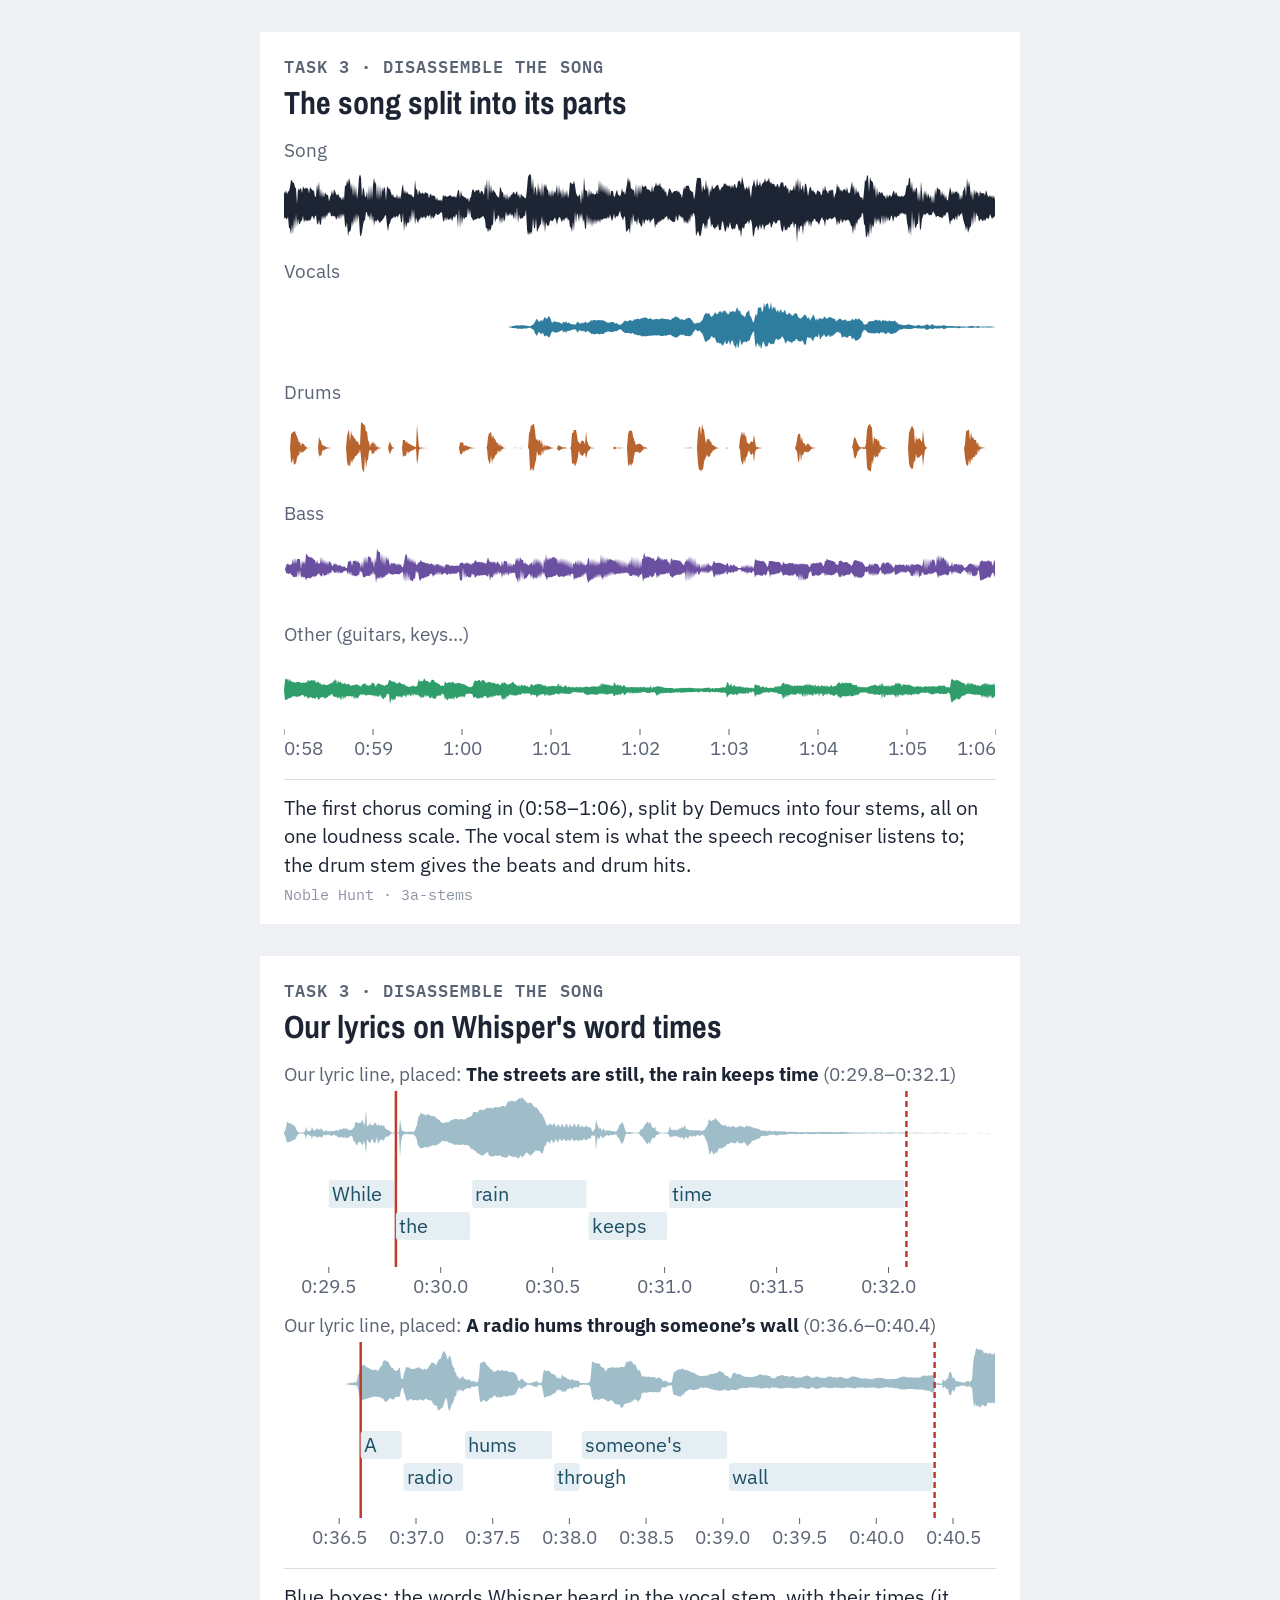
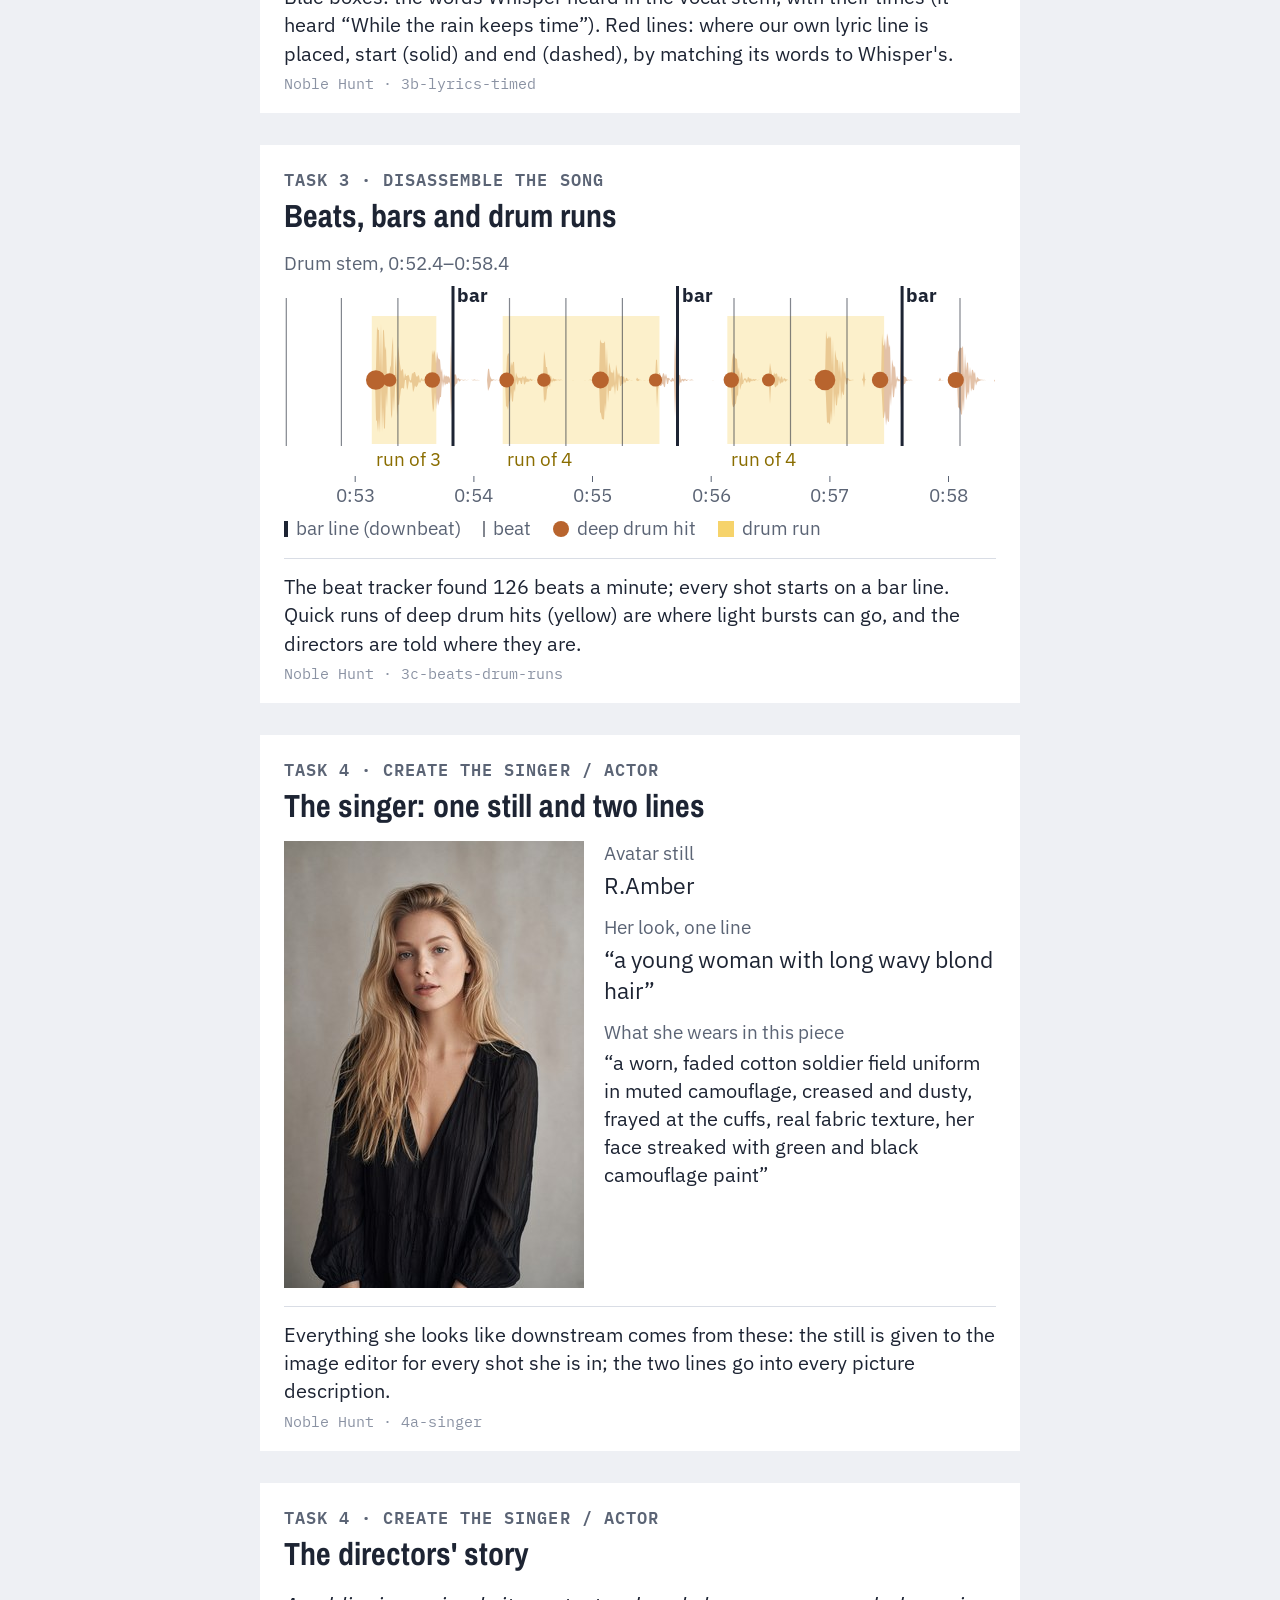
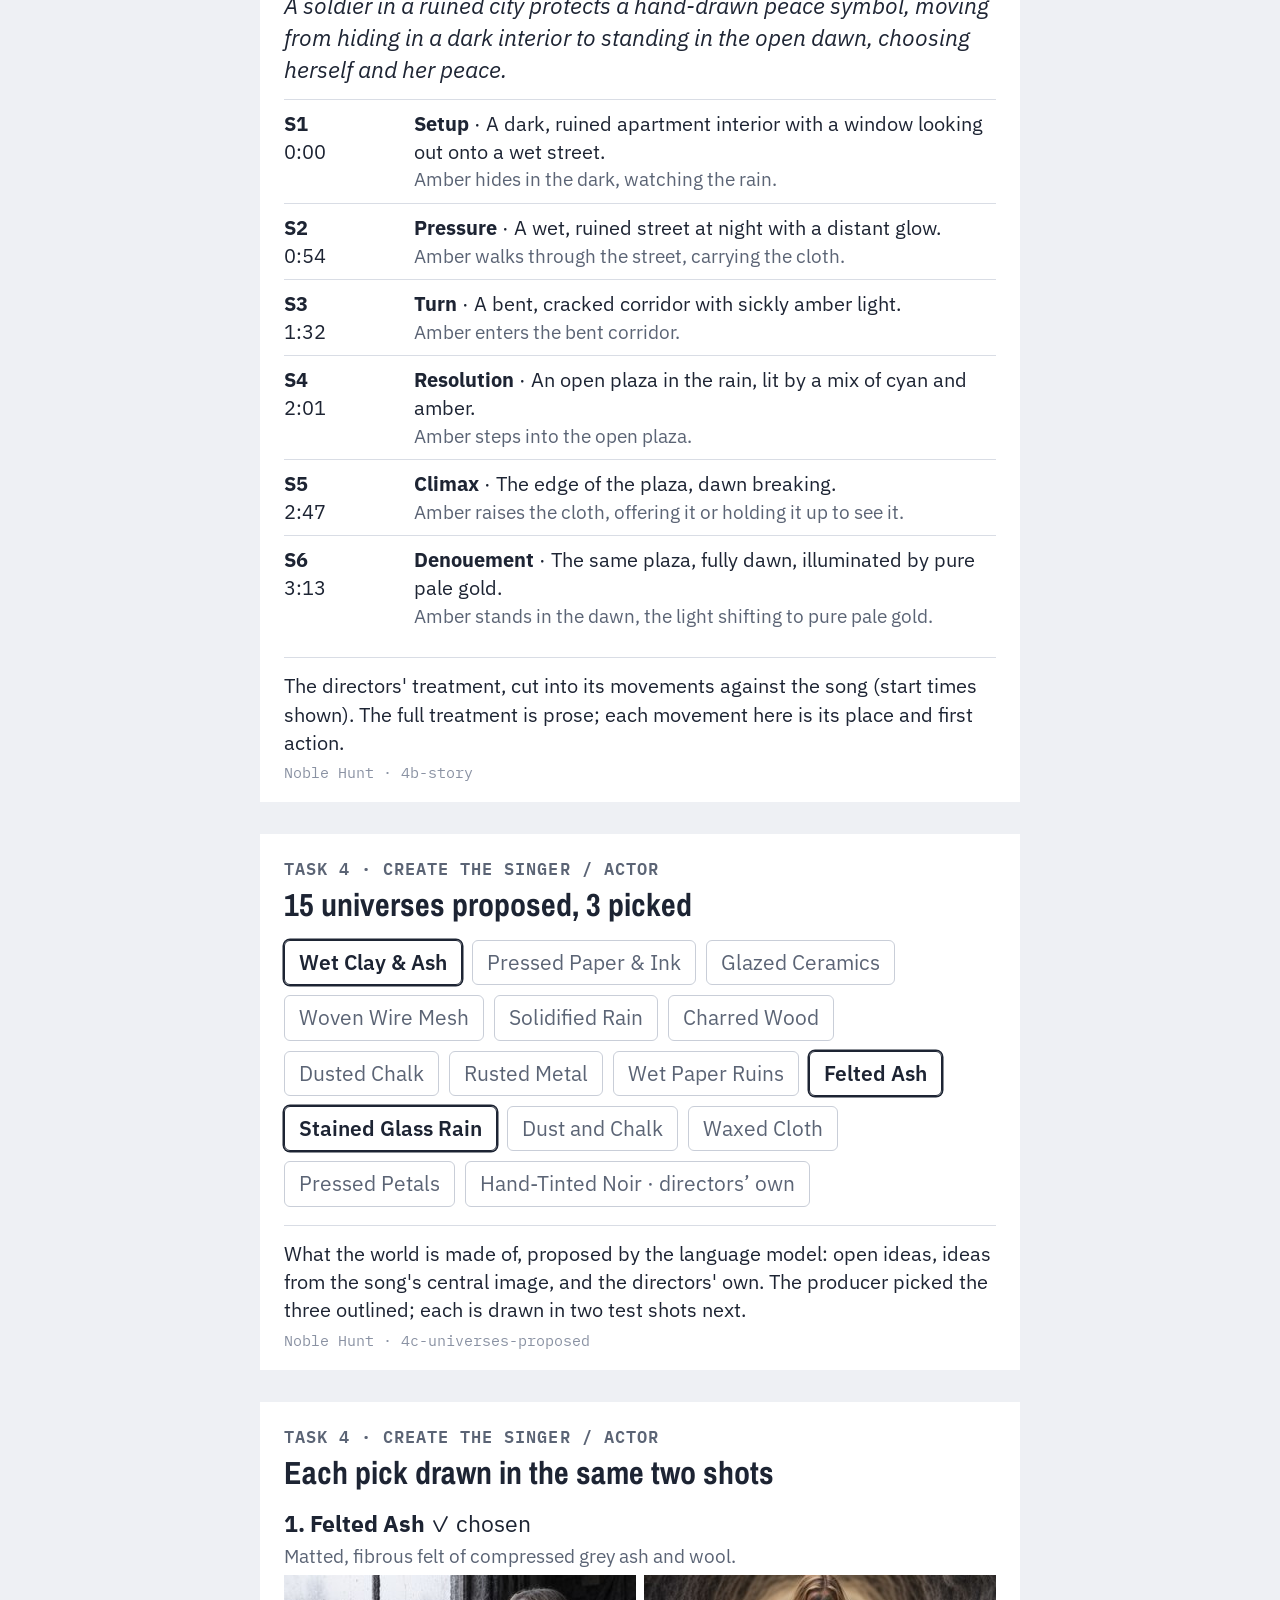
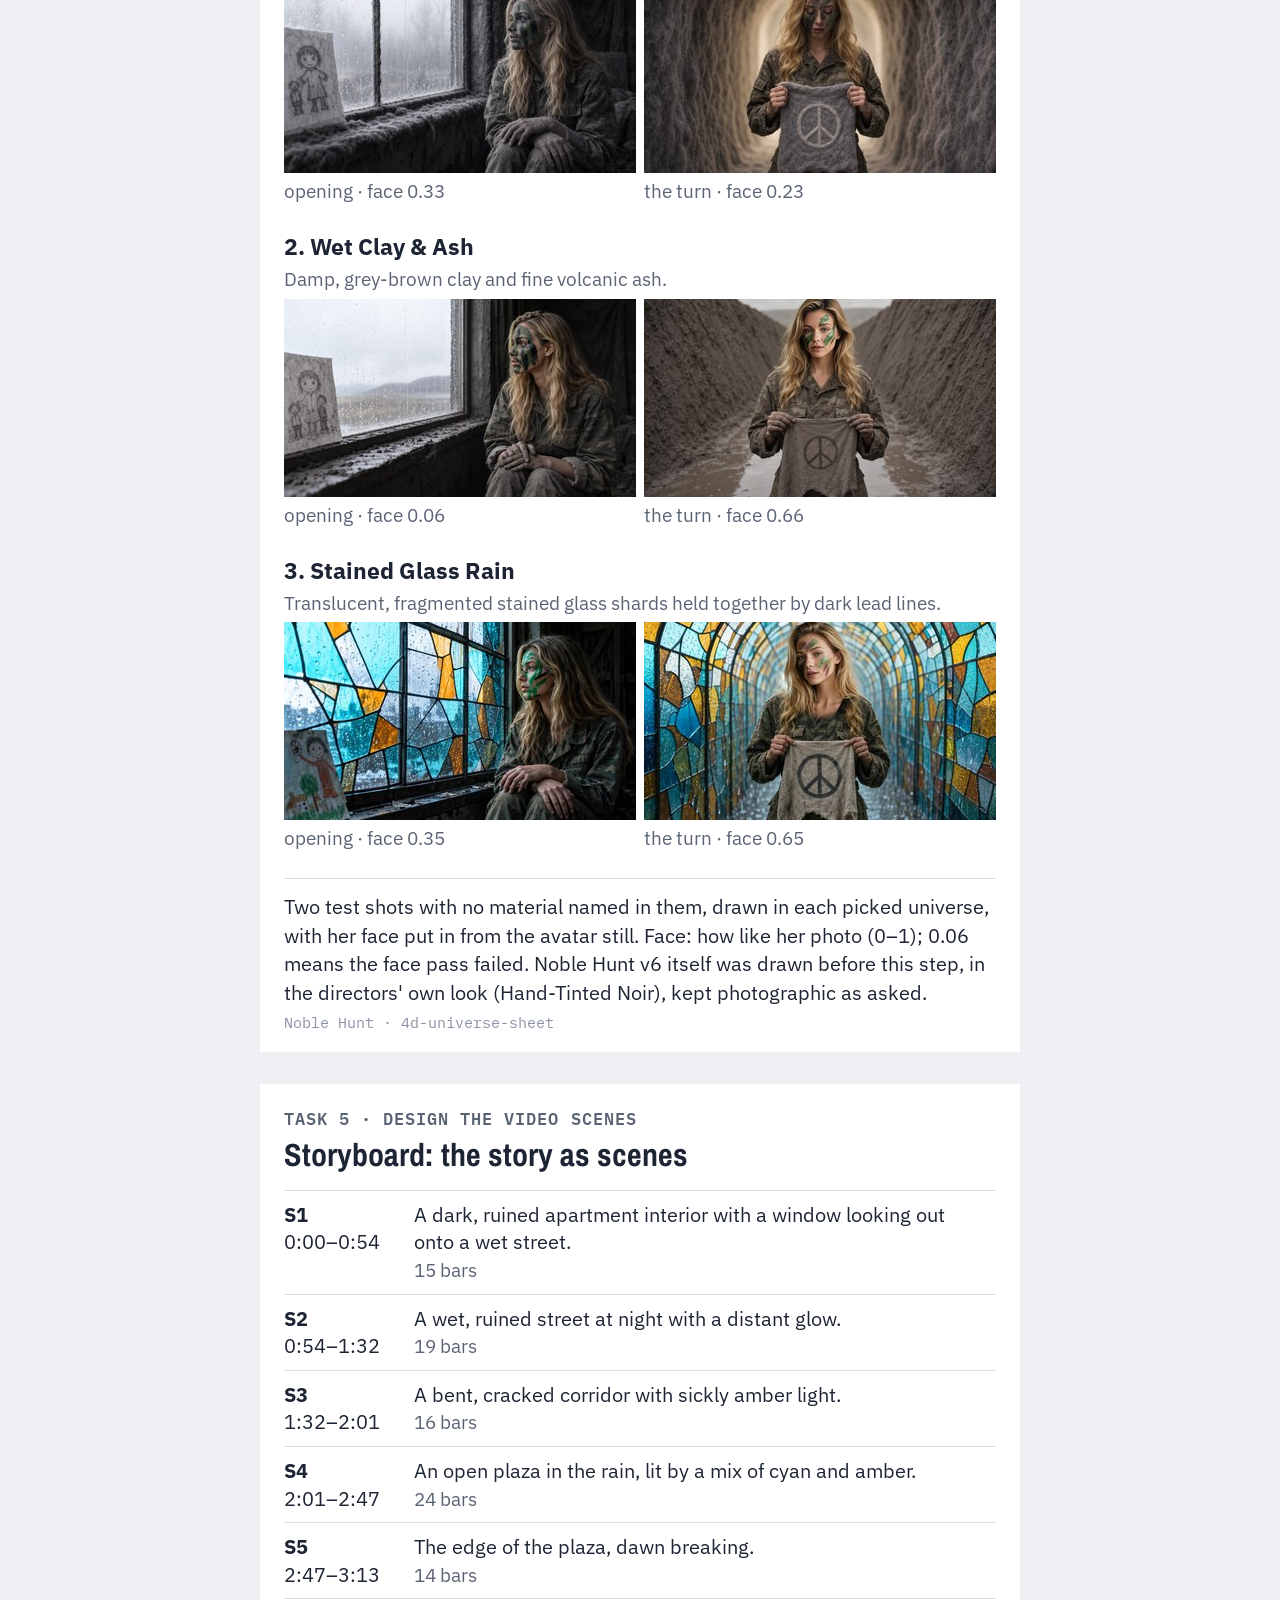
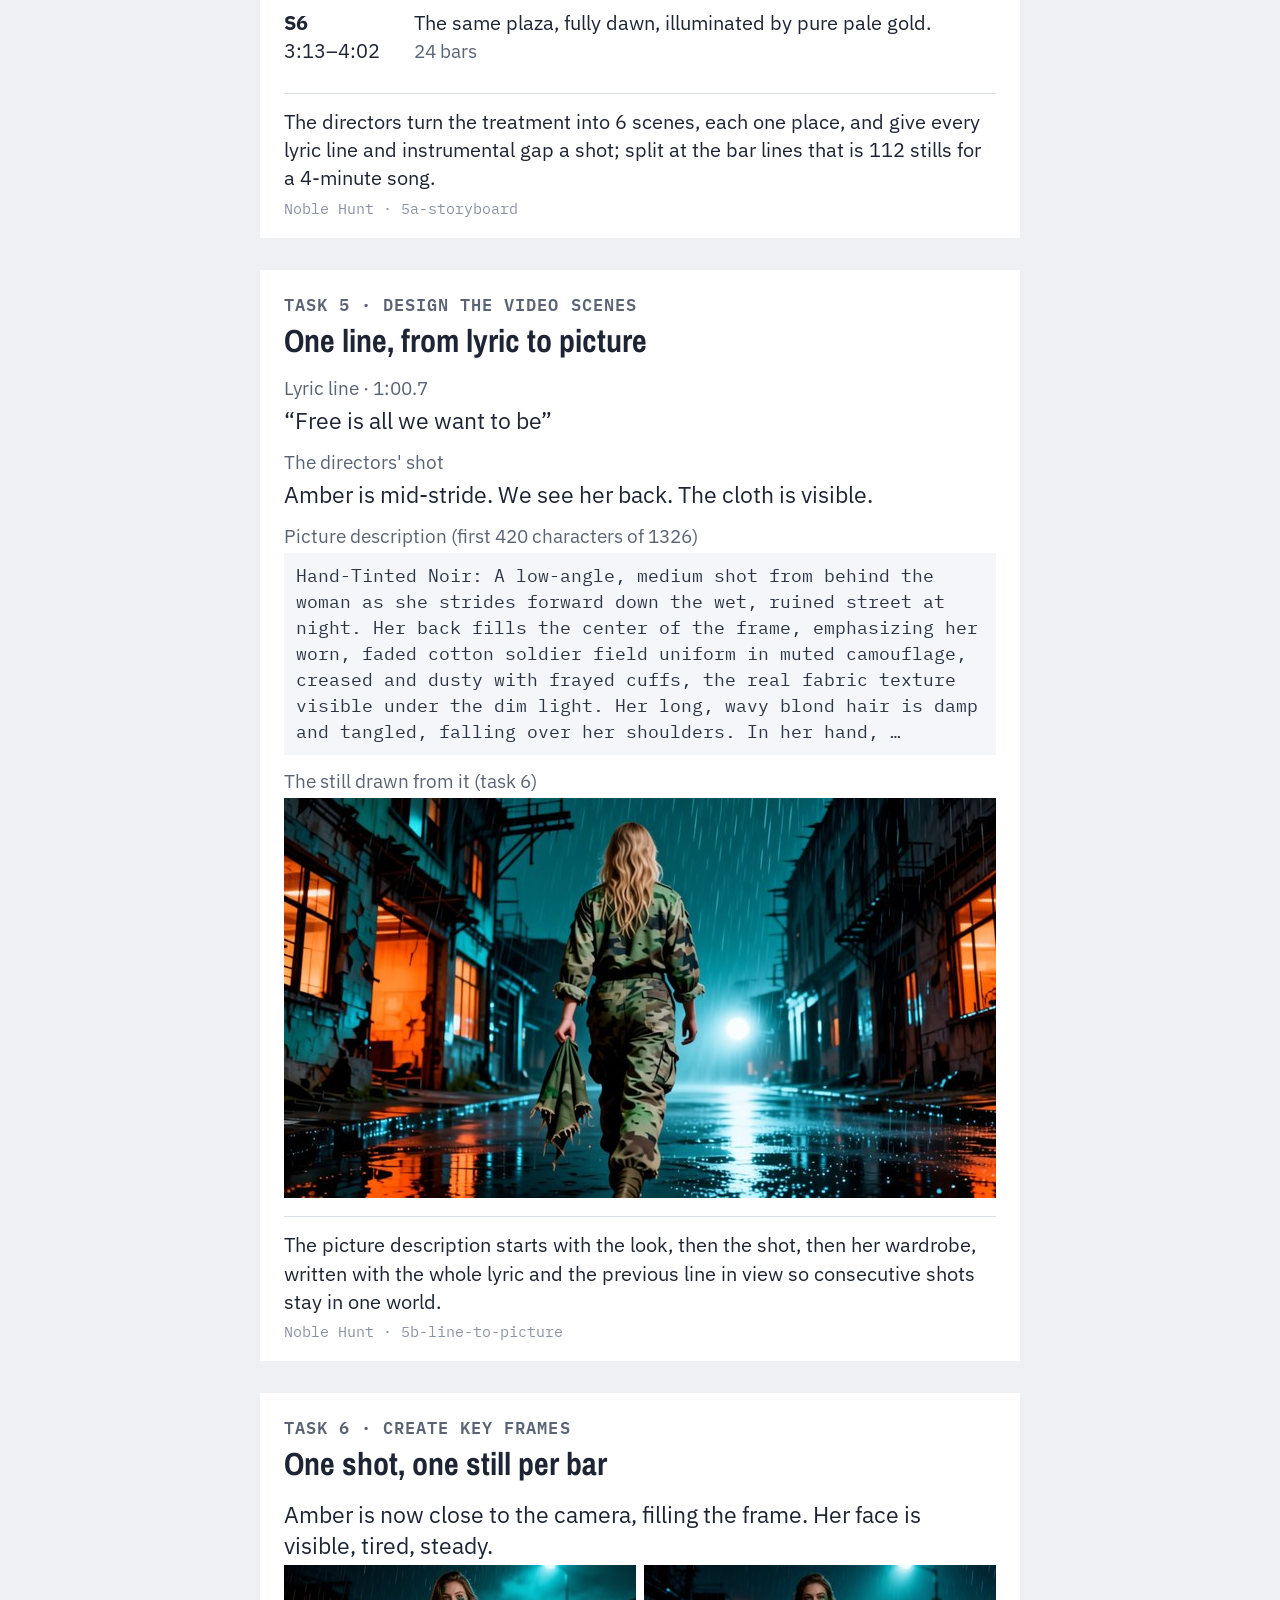
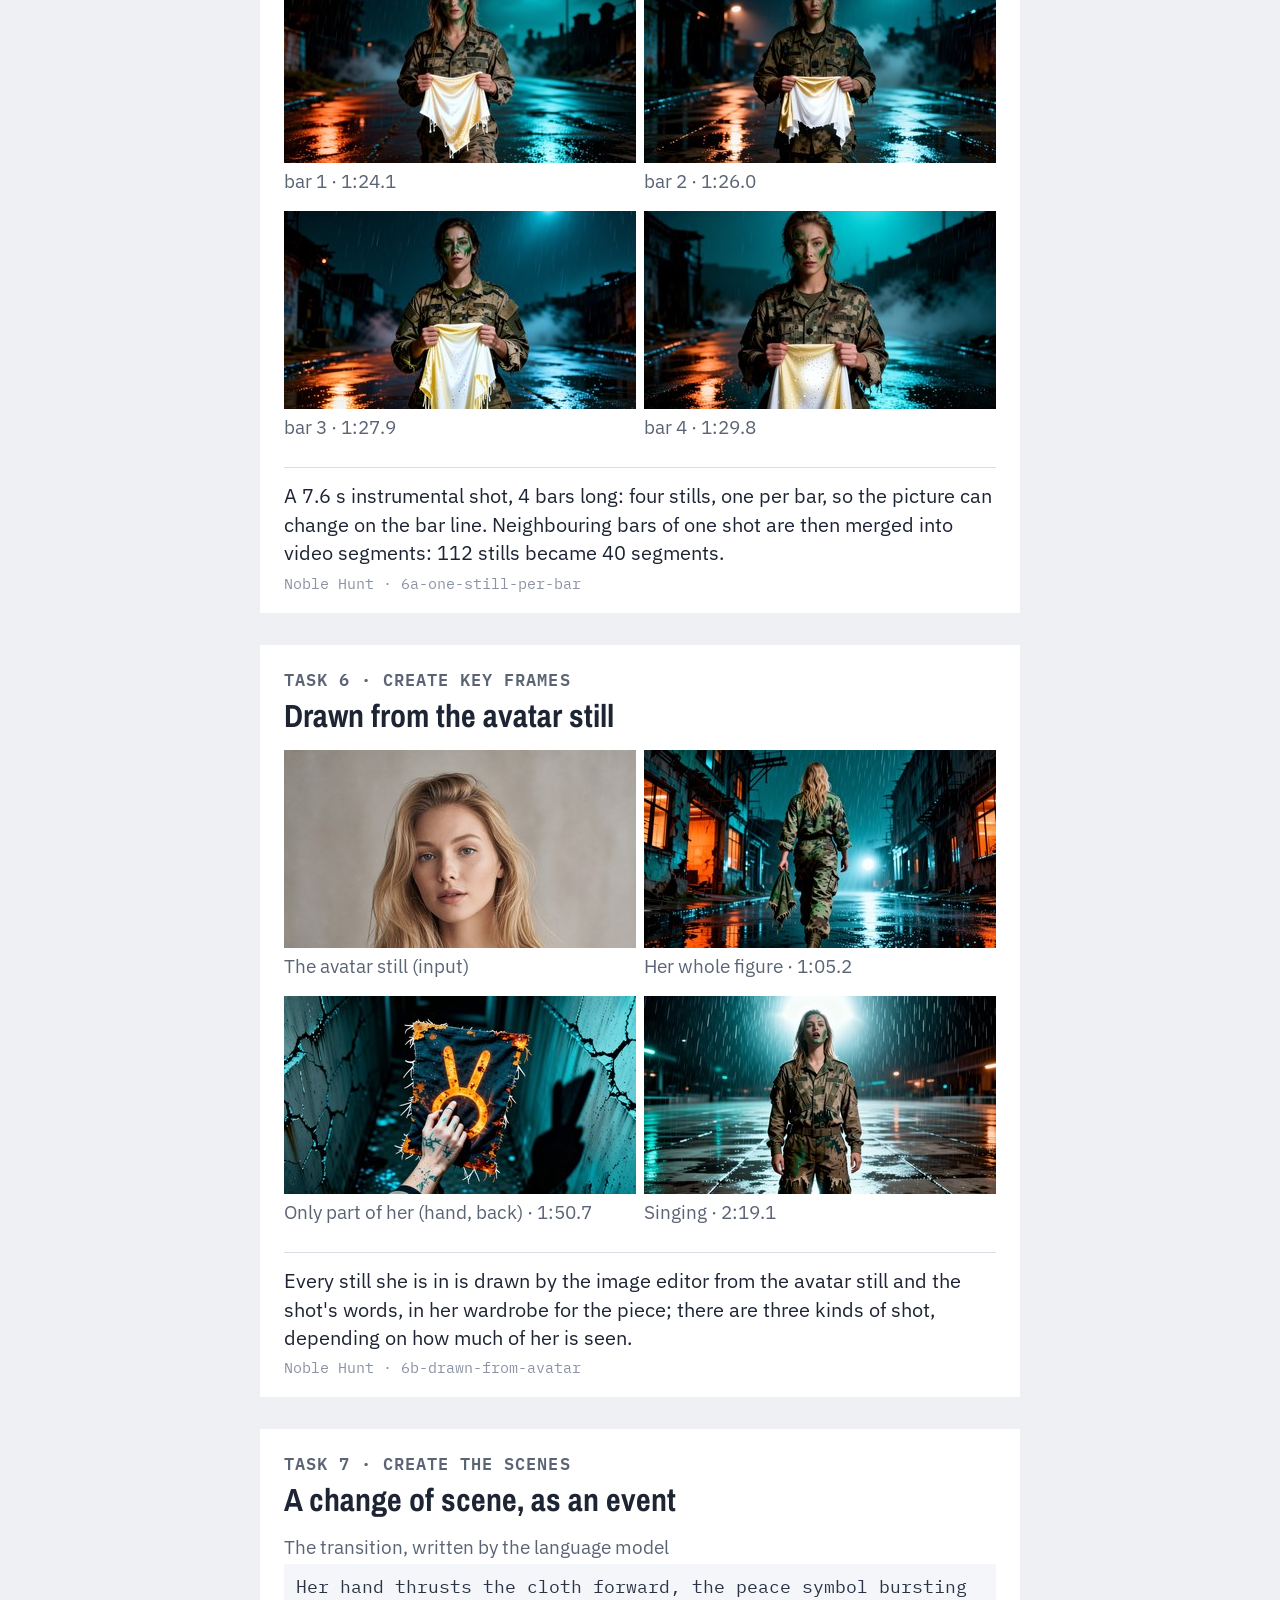
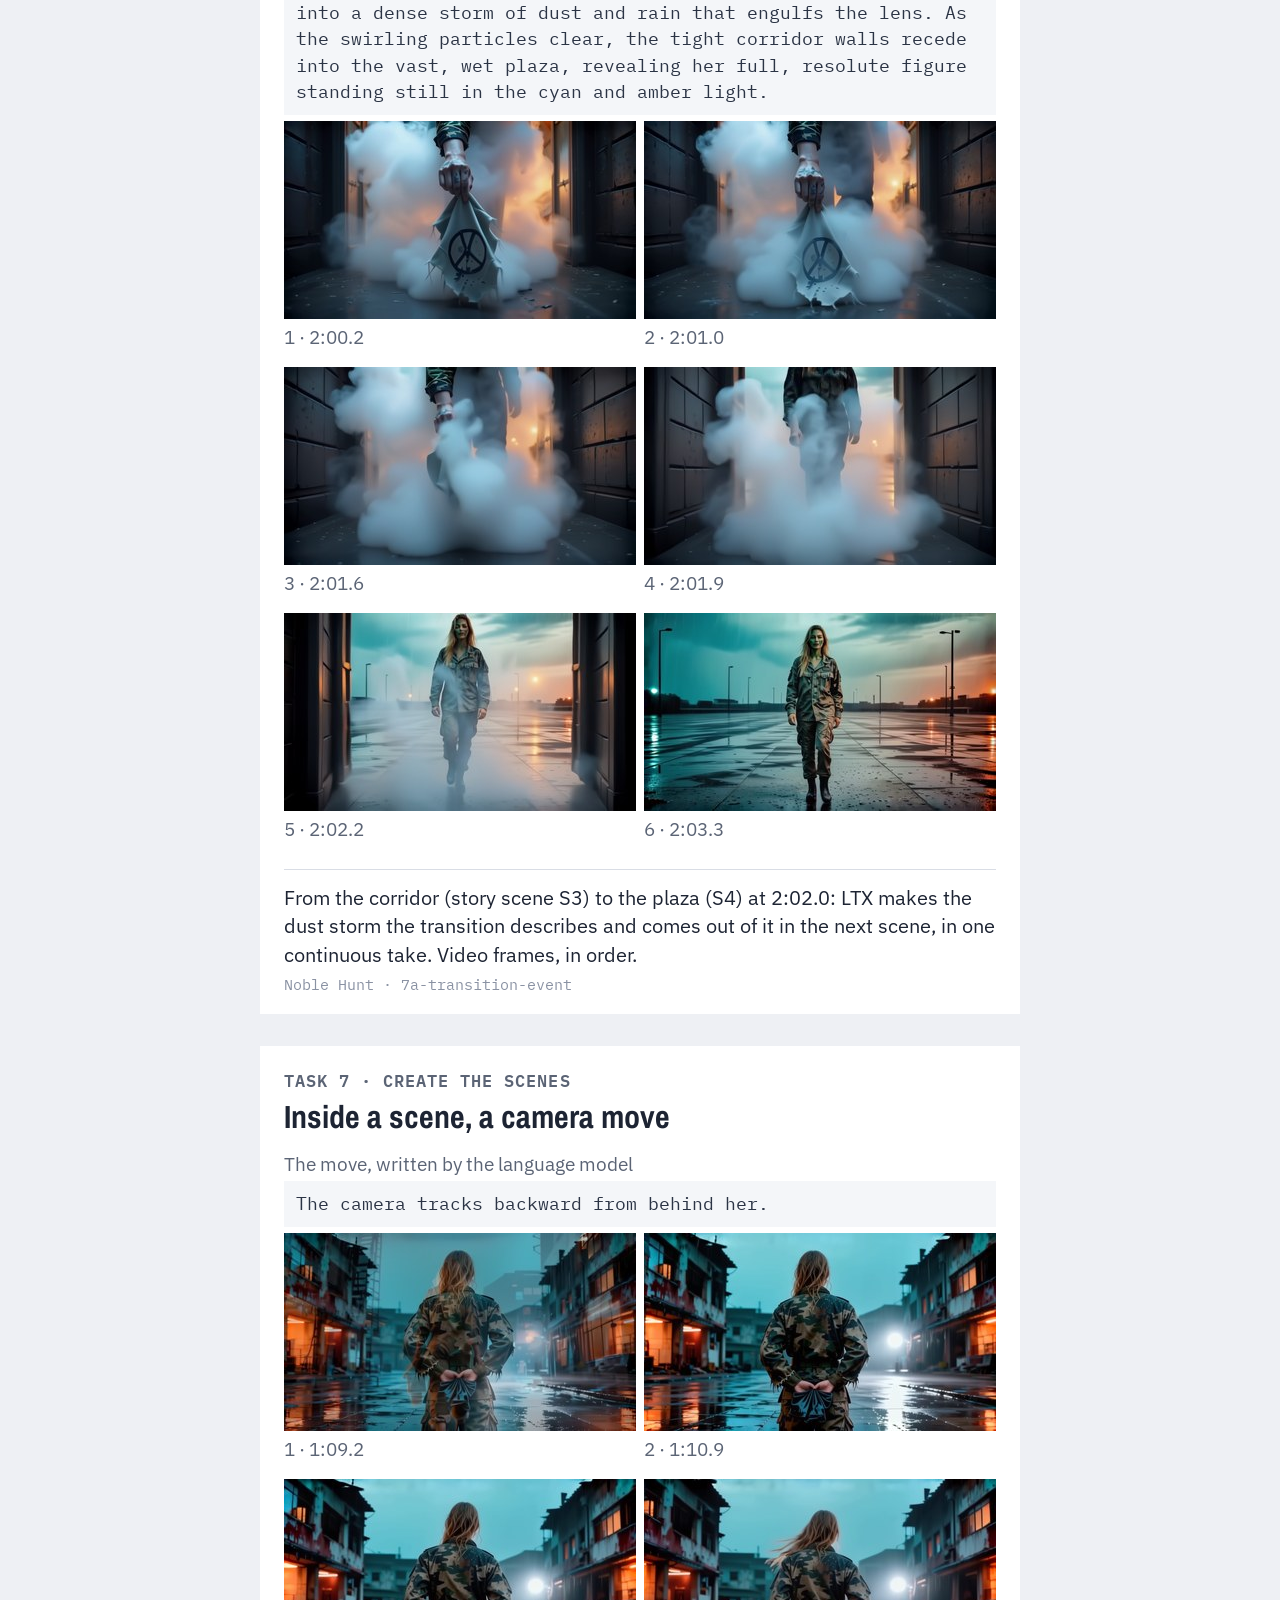
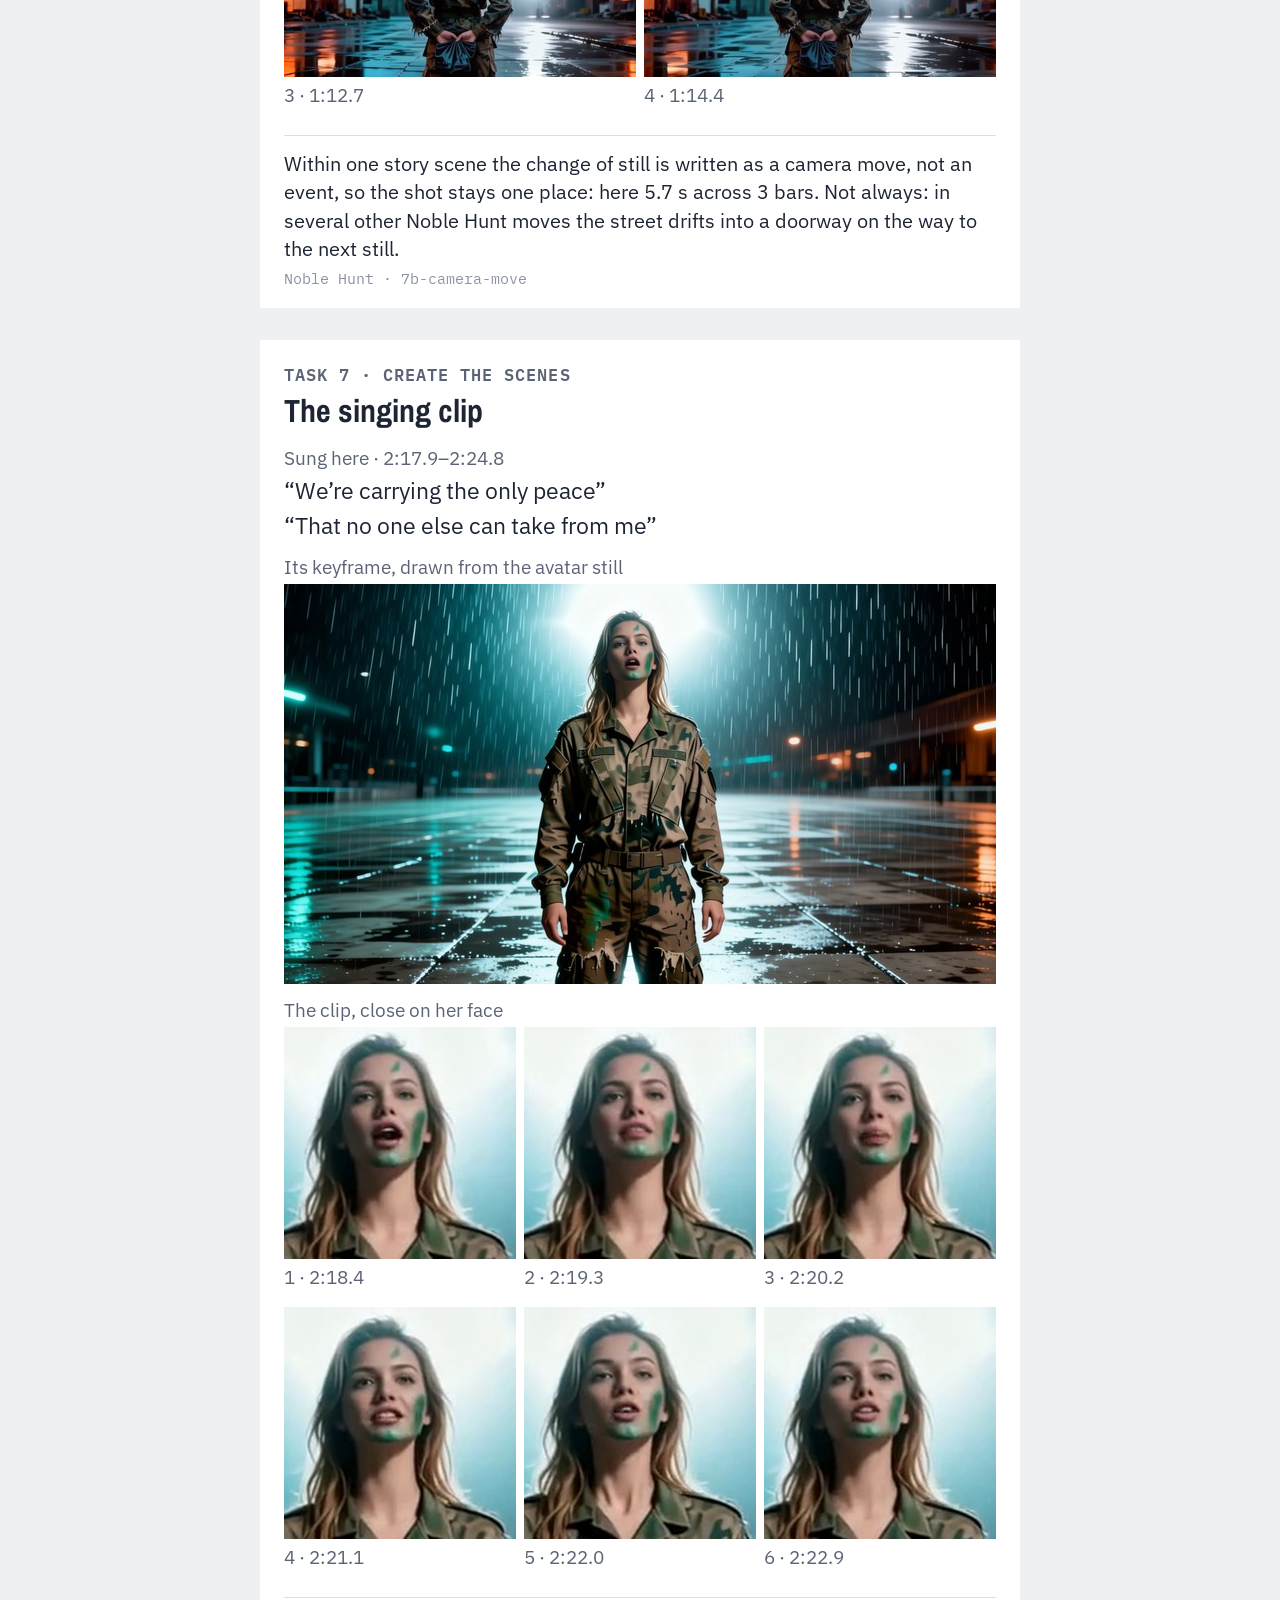
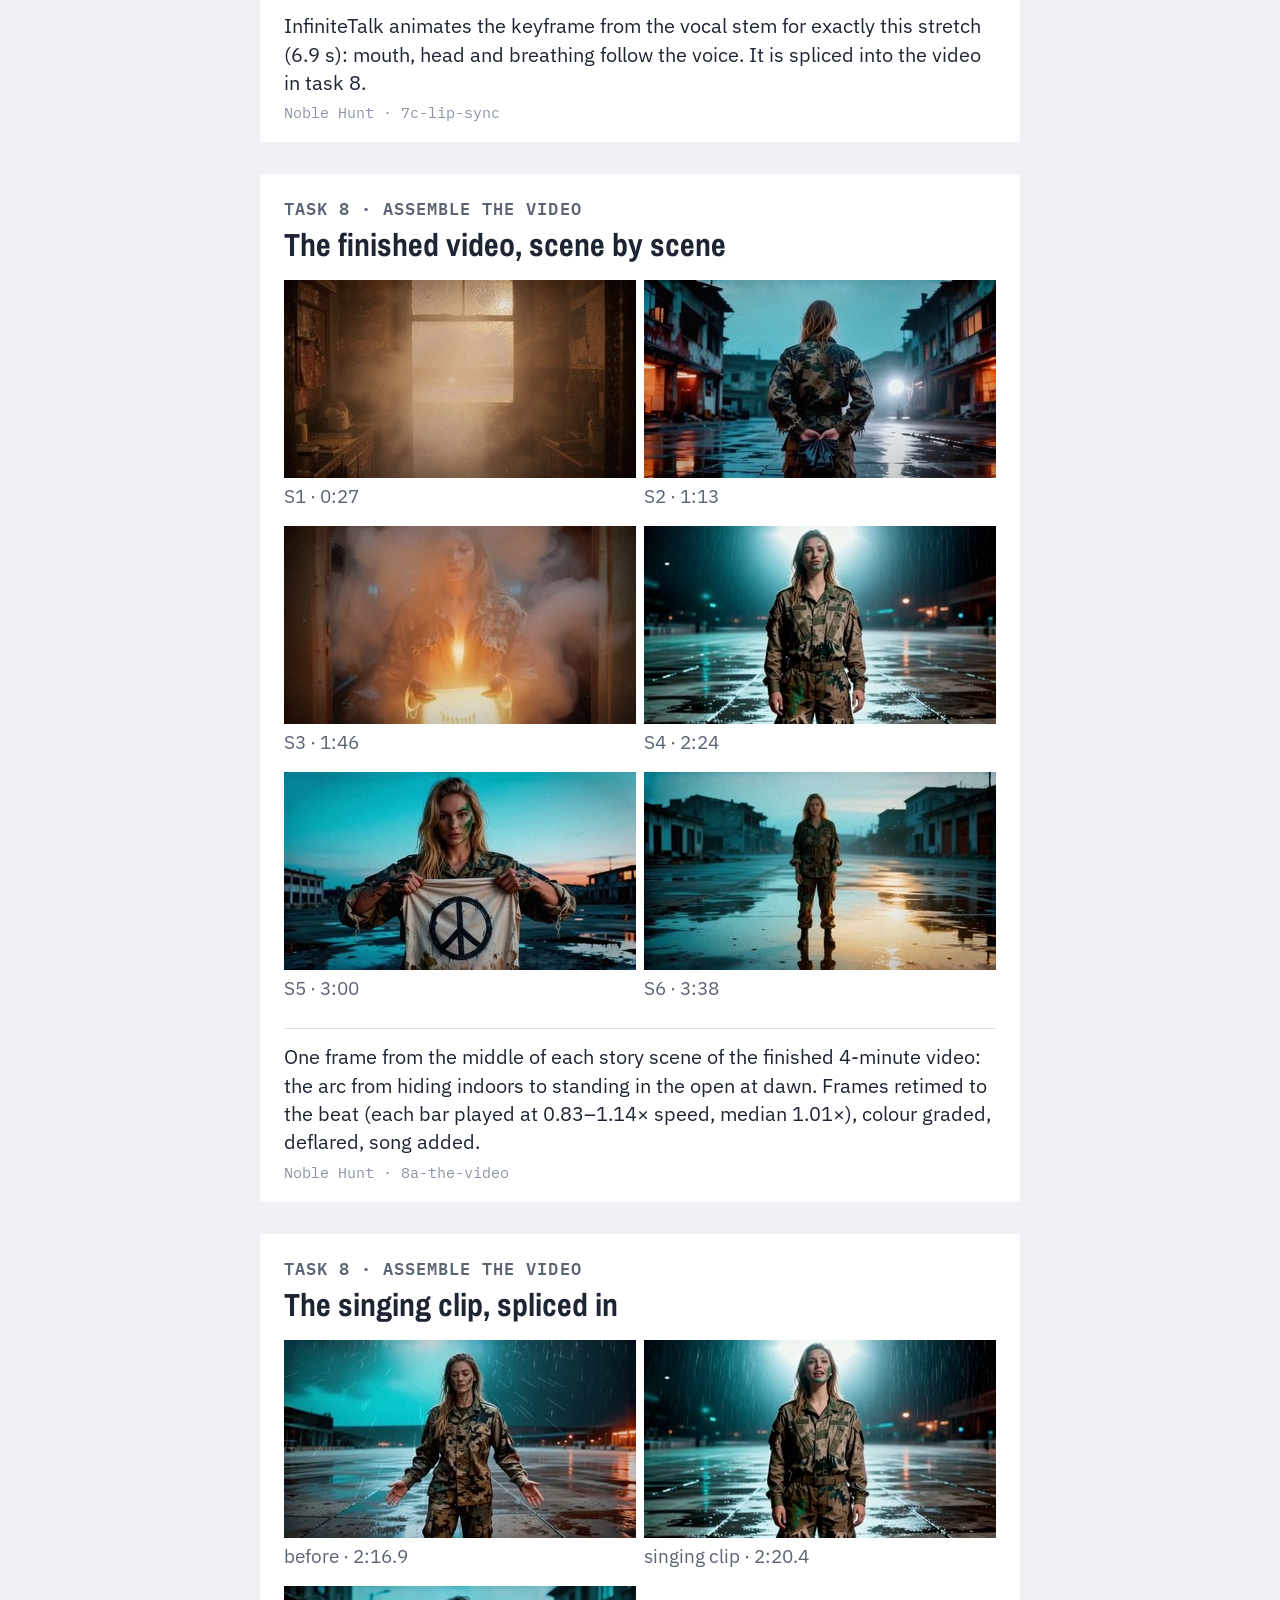
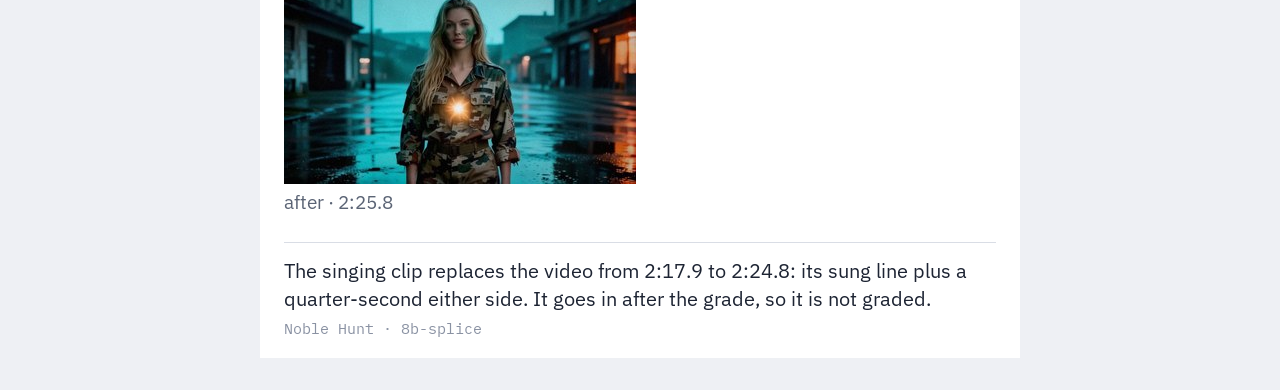
==== docs/design/20261107-pipeline-examples.html @ 33cb00a2 "docs/design/pipeline_examples.py: real Noble Hunt v6 example figures for tasks 3-8 (760 px, phone-re" ====
<!doctype html><html lang="en"><head><meta charset="utf-8"><meta name="viewport" content="width=device-width,initial-scale=1"><title>Pipeline examples</title><link rel="stylesheet" href="https://fonts.googleapis.com/css2?family=Archivo+Narrow:wght@500;600;700&family=IBM+Plex+Sans:ital,wght@0,400;0,600;1,400&family=IBM+Plex+Mono:wght@400;600&display=swap"><style>
body { margin: 0; background: #eef0f4; font-family: "IBM Plex Sans", system-ui, sans-serif; color: #1d2433; }
main { display: grid; gap: 32px; justify-content: center; padding: 32px 0; }
figure.ex { width: 760px; box-sizing: border-box; margin: 0; padding: 26px 24px 20px; background: #fff; }
.task { font: 600 17px/1 "IBM Plex Mono", monospace; letter-spacing: .06em; text-transform: uppercase; color: #5b6475; }
h2 { font: 700 32px/1.15 "Archivo Narrow", sans-serif; margin: 10px 0 16px; }
.lab { font-size: 19px; color: #5b6475; margin: 14px 0 5px; } .lab b { color: #1d2433; }
.big { font-size: 23px; line-height: 1.35; margin: 0 0 4px; }
p { font-size: 20px; line-height: 1.4; margin: 0 0 6px; }
.mono { font: 18px/1.45 "IBM Plex Mono", monospace; background: #f4f6f9; padding: 10px 12px; color: #2b3445; }
.dim { color: #5b6475; font-size: 19px; }
.cap { font-size: 20px; line-height: 1.42; margin-top: 18px; padding-top: 14px; border-top: 1.5px solid #d9dde5; }
.src { font: 15px "IBM Plex Mono", monospace; color: #8a92a3; margin: 6px 0 0; }
img { display: block; }
.two { display: grid; grid-template-columns: 352px 352px; gap: 8px; } .two .lab, .three .lab { margin: 6px 0 10px; }
.three { display: grid; grid-template-columns: repeat(3, 232px); gap: 8px; }
.side { display: grid; grid-template-columns: 300px 1fr; gap: 20px; align-items: start; }
.side .lab:first-child { margin-top: 0; }
.chips { display: flex; flex-wrap: wrap; gap: 10px; align-items: center; }
.chip { font-size: 21px; line-height: 1.3; padding: 8px 14px; border: 1.5px solid #c9ced8; border-radius: 6px; color: #5b6475; }
.chip.pick { border-color: #1d2433; box-shadow: 0 0 0 1.5px #1d2433; color: #1d2433; font-weight: 600; }
.pk { margin-bottom: 18px; } .pk .big { margin-top: 6px; }
.logline { font-size: 23px; font-style: italic; line-height: 1.4; margin-bottom: 14px; }
table.tl { border-collapse: collapse; width: 100%; } .tl td { font-size: 20px; line-height: 1.38; padding: 10px 8px 10px 0;
  border-top: 1px solid #d9dde5; vertical-align: top; } .tl td:first-child { width: 112px; padding-right: 18px; white-space: nowrap; }
.key { display: flex; flex-wrap: wrap; gap: 8px 22px; font-size: 19px; color: #5b6475; margin-top: 8px; }
.key i { display: inline-block; width: 16px; height: 16px; margin-right: 8px; vertical-align: -2px; }
svg { display: block; font-family: "IBM Plex Sans", sans-serif; } svg.axis { margin-bottom: 4px; }
</style></head><body><main><figure class="ex" id="3a-stems"><div class="task">Task 3 · Disassemble the song</div><h2>The song split into its parts</h2><div class="lab">Song</div><svg width="712" height="78"><path d="M0,39.0 L0,24.8 L1,26.4 L2,23.2 L3,27.3 L4,24.8 L5,24.1 L6,20.3 L7,13.1 L8,13.6 L9,15.9 L10,15.8 L11,20.3 L12,21.6 L13,36.9 L14,21.2 L15,23.5 L16,21.8 L17,21.1 L18,26.2 L19,19.2 L20,21.2 L21,22.1 L22,20.2 L23,21.9 L24,21.0 L25,26.6 L26,20.0 L27,21.8 L28,22.5 L29,23.7 L30,23.7 L31,30.3 L32,29.1 L33,16.7 L34,24.1 L35,14.0 L36,30.2 L37,21.3 L38,30.7 L39,24.4 L40,30.8 L41,25.3 L42,27.0 L43,28.2 L44,27.7 L45,34.5 L46,30.3 L47,27.7 L48,23.2 L49,28.6 L50,22.0 L51,24.3 L52,26.7 L53,28.8 L54,26.6 L55,28.7 L56,31.1 L57,30.6 L58,33.8 L59,29.0 L60,33.0 L61,17.9 L62,19.6 L63,12.8 L64,17.2 L65,11.0 L66,14.6 L67,23.1 L68,15.9 L69,29.4 L70,17.0 L71,29.4 L72,18.7 L73,31.9 L74,25.5 L75,10.6 L76,7.2 L77,10.5 L78,30.1 L79,20.1 L80,22.4 L81,29.4 L82,30.0 L83,23.8 L84,33.6 L85,18.6 L86,33.4 L87,17.4 L88,32.8 L89,18.0 L90,10.6 L91,16.9 L92,14.8 L93,32.5 L94,16.8 L95,33.2 L96,17.7 L97,31.2 L98,19.9 L99,24.8 L100,19.8 L101,21.7 L102,33.6 L103,19.0 L104,20.8 L105,21.7 L106,22.4 L107,25.4 L108,28.9 L109,27.0 L110,30.4 L111,29.7 L112,31.2 L113,27.1 L114,32.2 L115,28.5 L116,32.2 L117,28.5 L118,20.8 L119,16.9 L120,26.7 L121,22.8 L122,27.0 L123,24.2 L124,26.7 L125,27.1 L126,28.0 L127,27.3 L128,28.7 L129,29.8 L130,30.6 L131,12.7 L132,22.6 L133,22.3 L134,28.5 L135,23.0 L136,25.0 L137,26.9 L138,26.0 L139,25.5 L140,27.8 L141,25.0 L142,25.7 L143,26.3 L144,26.6 L145,31.4 L146,27.2 L147,27.0 L148,29.6 L149,27.8 L150,29.3 L151,29.0 L152,33.4 L153,30.3 L154,33.9 L155,32.2 L156,34.1 L157,32.2 L158,34.8 L159,27.6 L160,29.7 L161,28.4 L162,29.2 L163,30.1 L164,29.2 L165,29.0 L166,27.9 L167,28.7 L168,29.9 L169,29.3 L170,30.0 L171,28.9 L172,31.3 L173,27.8 L174,22.9 L175,23.3 L176,31.1 L177,23.6 L178,28.6 L179,29.3 L180,29.7 L181,30.6 L182,30.7 L183,32.8 L184,30.4 L185,35.3 L186,31.1 L187,30.0 L188,23.8 L189,22.0 L190,24.1 L191,25.6 L192,22.6 L193,24.0 L194,23.1 L195,22.5 L196,27.0 L197,24.1 L198,24.1 L199,25.5 L200,28.6 L201,17.1 L202,22.7 L203,11.2 L204,34.3 L205,11.5 L206,26.7 L207,17.5 L208,25.9 L209,22.4 L210,24.1 L211,25.2 L212,27.1 L213,29.3 L214,29.5 L215,31.0 L216,20.1 L217,21.3 L218,25.7 L219,25.1 L220,31.4 L221,26.4 L222,33.2 L223,26.1 L224,33.3 L225,28.6 L226,31.1 L227,27.5 L228,27.8 L229,25.5 L230,24.8 L231,27.7 L232,25.8 L233,24.1 L234,29.8 L235,26.6 L236,32.0 L237,26.5 L238,28.6 L239,29.5 L240,29.8 L241,31.4 L242,30.8 L243,21.5 L244,9.9 L245,8.1 L246,7.1 L247,8.4 L248,22.7 L249,10.5 L250,28.2 L251,18.7 L252,21.7 L253,29.5 L254,14.9 L255,26.0 L256,19.4 L257,30.3 L258,15.0 L259,30.0 L260,16.6 L261,21.0 L262,16.7 L263,22.5 L264,22.6 L265,29.4 L266,23.5 L267,30.5 L268,22.0 L269,30.0 L270,23.4 L271,26.8 L272,23.4 L273,17.7 L274,29.8 L275,17.8 L276,27.5 L277,21.9 L278,31.8 L279,20.8 L280,31.3 L281,23.5 L282,29.6 L283,22.5 L284,31.4 L285,26.2 L286,14.8 L287,16.4 L288,16.2 L289,17.4 L290,13.6 L291,18.4 L292,25.7 L293,28.2 L294,29.8 L295,28.6 L296,27.1 L297,37.3 L298,21.4 L299,33.3 L300,9.6 L301,22.6 L302,23.7 L303,23.7 L304,30.8 L305,21.4 L306,29.0 L307,23.4 L308,27.4 L309,25.4 L310,28.1 L311,26.7 L312,27.3 L313,22.4 L314,28.0 L315,12.7 L316,25.4 L317,13.7 L318,25.6 L319,16.5 L320,26.8 L321,17.8 L322,28.3 L323,18.6 L324,30.0 L325,20.2 L326,29.8 L327,24.1 L328,24.1 L329,24.2 L330,30.2 L331,29.1 L332,25.5 L333,22.5 L334,27.8 L335,28.0 L336,29.7 L337,26.7 L338,21.1 L339,25.8 L340,24.1 L341,27.9 L342,22.8 L343,17.0 L344,9.9 L345,15.7 L346,12.0 L347,21.9 L348,21.2 L349,23.7 L350,22.2 L351,29.8 L352,16.3 L353,31.8 L354,17.5 L355,27.5 L356,17.3 L357,27.7 L358,17.7 L359,19.7 L360,20.1 L361,19.0 L362,18.8 L363,22.7 L364,21.7 L365,23.3 L366,23.1 L367,25.7 L368,18.1 L369,25.4 L370,20.1 L371,19.4 L372,15.2 L373,19.5 L374,17.0 L375,19.3 L376,15.6 L377,20.6 L378,19.8 L379,23.6 L380,20.7 L381,25.7 L382,23.7 L383,29.8 L384,26.7 L385,21.4 L386,21.7 L387,23.7 L388,26.5 L389,25.2 L390,24.2 L391,24.1 L392,24.2 L393,23.1 L394,25.6 L395,24.1 L396,26.8 L397,27.4 L398,31.0 L399,24.6 L400,19.5 L401,22.4 L402,18.4 L403,18.9 L404,18.6 L405,19.3 L406,23.4 L407,23.6 L408,25.6 L409,24.2 L410,32.8 L411,27.8 L412,17.7 L413,11.0 L414,11.0 L415,11.1 L416,10.7 L417,11.7 L418,25.8 L419,17.9 L420,21.4 L421,23.3 L422,11.9 L423,22.8 L424,18.0 L425,30.4 L426,21.6 L427,25.6 L428,17.5 L429,21.7 L430,21.7 L431,20.5 L432,18.9 L433,18.3 L434,17.4 L435,21.3 L436,23.8 L437,21.4 L438,19.7 L439,19.7 L440,16.1 L441,17.5 L442,16.4 L443,19.2 L444,17.9 L445,19.8 L446,17.9 L447,21.6 L448,17.4 L449,21.3 L450,17.7 L451,16.8 L452,20.9 L453,20.5 L454,14.2 L455,14.2 L456,13.4 L457,17.9 L458,9.2 L459,13.9 L460,18.8 L461,23.3 L462,20.8 L463,20.1 L464,23.1 L465,18.1 L466,25.1 L467,30.9 L468,20.1 L469,17.6 L470,12.2 L471,17.3 L472,20.7 L473,11.0 L474,18.2 L475,18.2 L476,13.8 L477,20.1 L478,17.1 L479,15.8 L480,14.9 L481,10.9 L482,15.7 L483,13.5 L484,14.1 L485,10.5 L486,16.5 L487,14.5 L488,17.6 L489,16.4 L490,17.0 L491,18.8 L492,20.2 L493,17.0 L494,17.6 L495,21.0 L496,18.3 L497,15.0 L498,15.9 L499,14.8 L500,20.6 L501,18.8 L502,18.0 L503,22.3 L504,20.3 L505,26.9 L506,22.0 L507,23.4 L508,23.6 L509,22.2 L510,18.0 L511,24.3 L512,12.7 L513,20.4 L514,10.1 L515,25.0 L516,12.2 L517,23.4 L518,21.1 L519,17.4 L520,25.9 L521,16.8 L522,16.7 L523,22.1 L524,29.2 L525,24.1 L526,19.2 L527,20.9 L528,24.4 L529,22.9 L530,24.9 L531,25.5 L532,28.3 L533,24.2 L534,23.3 L535,24.8 L536,24.4 L537,28.5 L538,27.2 L539,20.6 L540,24.4 L541,18.3 L542,23.2 L543,24.1 L544,26.9 L545,22.8 L546,24.4 L547,22.5 L548,23.6 L549,22.4 L550,31.4 L551,27.6 L552,25.5 L553,16.6 L554,20.7 L555,19.3 L556,23.9 L557,22.3 L558,24.9 L559,22.8 L560,22.7 L561,21.4 L562,24.8 L563,19.9 L564,24.7 L565,26.6 L566,25.4 L567,19.2 L568,14.3 L569,22.4 L570,17.6 L571,28.6 L572,20.0 L573,26.6 L574,23.6 L575,26.2 L576,29.7 L577,30.8 L578,30.1 L579,33.5 L580,24.7 L581,12.5 L582,14.7 L583,8.2 L584,8.7 L585,25.2 L586,9.8 L587,13.5 L588,14.2 L589,15.8 L590,23.9 L591,17.3 L592,31.3 L593,20.1 L594,29.1 L595,24.4 L596,25.2 L597,26.8 L598,24.4 L599,27.6 L600,29.1 L601,28.9 L602,32.0 L603,27.1 L604,31.0 L605,28.2 L606,27.9 L607,30.0 L608,28.5 L609,24.8 L610,23.4 L611,28.1 L612,24.7 L613,27.3 L614,29.7 L615,28.6 L616,30.1 L617,29.2 L618,28.5 L619,30.3 L620,28.2 L621,28.2 L622,21.7 L623,17.4 L624,19.1 L625,11.3 L626,10.7 L627,22.6 L628,14.7 L629,25.9 L630,21.1 L631,25.8 L632,20.1 L633,21.8 L634,34.2 L635,24.3 L636,34.9 L637,14.0 L638,25.4 L639,35.3 L640,22.9 L641,28.9 L642,23.3 L643,31.5 L644,26.1 L645,28.9 L646,31.5 L647,27.5 L648,36.8 L649,27.8 L650,37.0 L651,21.4 L652,28.5 L653,20.0 L654,21.7 L655,22.7 L656,21.9 L657,29.4 L658,23.8 L659,29.2 L660,25.9 L661,31.9 L662,27.7 L663,33.5 L664,33.0 L665,26.0 L666,20.0 L667,23.6 L668,28.0 L669,23.5 L670,27.3 L671,24.3 L672,25.3 L673,23.9 L674,27.2 L675,25.3 L676,33.7 L677,27.5 L678,32.5 L679,24.2 L680,22.5 L681,18.8 L682,29.8 L683,10.6 L684,20.7 L685,13.9 L686,20.6 L687,30.3 L688,23.5 L689,33.9 L690,21.4 L691,28.2 L692,23.2 L693,26.5 L694,25.1 L695,30.2 L696,23.4 L697,26.8 L698,25.8 L699,26.5 L700,26.3 L701,28.8 L702,23.0 L703,26.2 L704,29.8 L705,29.5 L706,28.0 L707,30.7 L708,27.9 L709,31.4 L710,28.2 L711,33.3 L711,48.3 L710,50.7 L709,50.3 L708,52.2 L707,49.2 L706,47.0 L705,51.1 L704,52.2 L703,50.4 L702,51.7 L701,54.2 L700,52.1 L699,54.3 L698,53.8 L697,51.5 L696,53.1 L695,54.8 L694,48.9 L693,48.8 L692,45.6 L691,56.3 L690,43.4 L689,58.9 L688,49.3 L687,59.3 L686,59.9 L685,62.6 L684,65.9 L683,59.0 L682,63.7 L681,58.5 L680,55.5 L679,51.5 L678,45.7 L677,46.9 L676,48.1 L675,50.1 L674,46.8 L673,54.0 L672,48.4 L671,52.9 L670,52.3 L669,50.8 L668,54.0 L667,52.9 L666,58.0 L665,52.5 L664,45.7 L663,45.1 L662,46.8 L661,49.4 L660,47.5 L659,50.6 L658,51.1 L657,50.0 L656,50.5 L655,49.4 L654,48.9 L653,49.0 L652,50.6 L651,47.3 L650,46.1 L649,44.1 L648,47.4 L647,48.2 L646,47.7 L645,48.5 L644,46.3 L643,46.1 L642,47.1 L641,48.2 L640,46.6 L639,49.1 L638,52.3 L637,61.2 L636,63.6 L635,44.6 L634,56.7 L633,57.3 L632,60.8 L631,60.4 L630,50.6 L629,63.6 L628,43.4 L627,69.4 L626,58.2 L625,67.6 L624,60.2 L623,54.9 L622,46.2 L621,48.1 L620,46.3 L619,46.9 L618,45.3 L617,47.5 L616,45.9 L615,49.3 L614,48.5 L613,49.7 L612,51.1 L611,48.7 L610,51.0 L609,55.2 L608,49.0 L607,48.4 L606,53.5 L605,53.8 L604,49.4 L603,54.9 L602,48.6 L601,57.6 L600,48.0 L599,58.3 L598,47.9 L597,54.8 L596,57.9 L595,50.7 L594,55.5 L593,51.1 L592,57.5 L591,49.4 L590,57.8 L589,60.7 L588,56.7 L587,67.4 L586,54.9 L585,71.1 L584,64.2 L583,69.5 L582,70.2 L581,58.4 L580,56.9 L579,46.4 L578,45.9 L577,50.6 L576,50.3 L575,52.9 L574,52.0 L573,58.0 L572,54.6 L571,64.2 L570,57.5 L569,67.4 L568,59.4 L567,58.8 L566,55.4 L565,53.6 L564,52.8 L563,52.8 L562,54.2 L561,53.3 L560,52.4 L559,54.9 L558,55.6 L557,51.4 L556,54.9 L555,57.4 L554,53.1 L553,59.0 L552,52.7 L551,49.4 L550,50.6 L549,51.3 L548,52.3 L547,51.9 L546,50.8 L545,51.8 L544,52.7 L543,53.6 L542,51.2 L541,60.0 L540,53.5 L539,52.8 L538,50.1 L537,52.2 L536,54.4 L535,58.1 L534,55.8 L533,54.5 L532,54.7 L531,51.7 L530,51.9 L529,54.2 L528,54.9 L527,60.3 L526,53.7 L525,59.8 L524,52.5 L523,56.1 L522,53.7 L521,60.1 L520,54.9 L519,67.9 L518,58.6 L517,58.8 L516,60.0 L515,65.7 L514,58.1 L513,76.1 L512,57.3 L511,56.5 L510,61.5 L509,54.1 L508,57.5 L507,56.8 L506,59.7 L505,61.3 L504,59.2 L503,63.8 L502,61.9 L501,64.0 L500,57.8 L499,64.5 L498,64.4 L497,61.1 L496,53.2 L495,53.4 L494,52.9 L493,55.5 L492,56.7 L491,56.0 L490,53.7 L489,55.9 L488,58.9 L487,61.2 L486,55.3 L485,56.5 L484,58.3 L483,57.6 L482,58.6 L481,59.5 L480,63.7 L479,56.6 L478,59.3 L477,62.7 L476,56.9 L475,60.7 L474,63.9 L473,58.6 L472,60.0 L471,61.6 L470,68.2 L469,69.9 L468,57.3 L467,52.8 L466,52.9 L465,57.7 L464,53.5 L463,55.8 L462,56.7 L461,57.1 L460,62.5 L459,59.9 L458,61.6 L457,70.8 L456,61.9 L455,64.2 L454,59.8 L453,56.5 L452,57.8 L451,62.5 L450,60.9 L449,62.3 L448,62.5 L447,59.8 L446,55.1 L445,59.4 L444,62.0 L443,58.3 L442,63.8 L441,64.7 L440,59.9 L439,54.5 L438,54.5 L437,62.4 L436,63.2 L435,62.9 L434,56.6 L433,60.4 L432,59.5 L431,62.3 L430,61.1 L429,59.4 L428,56.3 L427,60.5 L426,48.4 L425,52.9 L424,51.4 L423,62.6 L422,57.1 L421,62.4 L420,56.9 L419,55.9 L418,61.6 L417,67.6 L416,70.0 L415,67.1 L414,63.8 L413,66.4 L412,69.3 L411,50.5 L410,46.2 L409,46.5 L408,50.7 L407,46.7 L406,55.5 L405,50.9 L404,57.4 L403,54.0 L402,56.7 L401,52.7 L400,56.5 L399,49.8 L398,51.7 L397,48.9 L396,50.0 L395,46.9 L394,53.9 L393,52.8 L392,48.0 L391,54.9 L390,54.4 L389,55.3 L388,54.3 L387,53.6 L386,52.8 L385,51.0 L384,53.9 L383,48.7 L382,50.1 L381,50.2 L380,52.2 L379,52.8 L378,52.1 L377,54.7 L376,53.3 L375,56.0 L374,54.2 L373,58.4 L372,56.4 L371,61.7 L370,51.6 L369,51.2 L368,53.5 L367,53.3 L366,56.7 L365,51.6 L364,54.1 L363,53.5 L362,52.0 L361,54.2 L360,57.8 L359,52.0 L358,59.5 L357,59.4 L356,56.4 L355,55.7 L354,50.3 L353,58.5 L352,53.1 L351,55.2 L350,53.1 L349,46.5 L348,59.8 L347,49.7 L346,67.2 L345,61.3 L344,62.5 L343,64.7 L342,64.3 L341,49.6 L340,49.8 L339,53.8 L338,50.7 L337,49.0 L336,43.8 L335,46.6 L334,49.6 L333,49.3 L332,49.5 L331,52.3 L330,46.5 L329,51.1 L328,54.5 L327,51.0 L326,47.2 L325,51.9 L324,49.4 L323,51.6 L322,51.6 L321,51.2 L320,51.8 L319,51.8 L318,53.6 L317,51.6 L316,55.9 L315,52.0 L314,55.5 L313,52.2 L312,57.4 L311,51.6 L310,58.2 L309,51.9 L308,60.2 L307,50.7 L306,58.7 L305,49.4 L304,58.7 L303,46.7 L302,62.0 L301,61.2 L300,51.4 L299,55.5 L298,46.0 L297,51.8 L296,46.0 L295,55.0 L294,48.6 L293,46.0 L292,56.7 L291,44.2 L290,64.3 L289,54.5 L288,65.4 L287,60.3 L286,60.4 L285,52.0 L284,53.8 L283,49.9 L282,51.8 L281,51.0 L280,54.2 L279,51.8 L278,55.2 L277,53.2 L276,50.1 L275,50.6 L274,52.6 L273,57.9 L272,53.2 L271,50.5 L270,51.9 L269,53.7 L268,54.3 L267,53.3 L266,54.0 L265,57.9 L264,58.9 L263,58.2 L262,54.9 L261,65.6 L260,52.5 L259,60.0 L258,48.8 L257,57.1 L256,57.9 L255,60.4 L254,62.6 L253,65.5 L252,51.0 L251,61.4 L250,61.0 L249,50.8 L248,66.7 L247,64.5 L246,68.1 L245,65.1 L244,68.5 L243,62.2 L242,42.6 L241,49.2 L240,48.6 L239,50.7 L238,51.5 L237,50.9 L236,52.4 L235,47.0 L234,56.6 L233,39.4 L232,53.6 L231,44.2 L230,52.3 L229,49.1 L228,46.9 L227,49.1 L226,45.5 L225,49.3 L224,46.9 L223,49.7 L222,44.3 L221,51.9 L220,55.0 L219,49.6 L218,56.8 L217,49.7 L216,57.1 L215,48.4 L214,48.6 L213,52.2 L212,51.7 L211,55.8 L210,41.6 L209,58.4 L208,57.3 L207,61.5 L206,64.2 L205,61.4 L204,65.7 L203,60.6 L202,62.0 L201,52.9 L200,50.5 L199,48.5 L198,50.3 L197,50.2 L196,51.4 L195,51.8 L194,50.8 L193,51.7 L192,52.4 L191,52.2 L190,53.2 L189,53.6 L188,51.1 L187,49.8 L186,42.2 L185,48.7 L184,40.5 L183,50.0 L182,50.0 L181,50.7 L180,52.6 L179,49.5 L178,58.0 L177,47.4 L176,61.3 L175,41.6 L174,61.2 L173,48.6 L172,47.0 L171,51.2 L170,48.8 L169,51.2 L168,54.4 L167,50.3 L166,52.8 L165,51.8 L164,53.6 L163,49.9 L162,53.9 L161,50.1 L160,54.8 L159,53.5 L158,45.7 L157,45.1 L156,46.6 L155,47.3 L154,48.1 L153,47.8 L152,46.2 L151,49.0 L150,50.2 L149,51.7 L148,48.5 L147,52.9 L146,46.9 L145,49.7 L144,49.2 L143,48.0 L142,51.5 L141,51.1 L140,49.0 L139,50.9 L138,50.9 L137,49.6 L136,52.8 L135,52.2 L134,56.3 L133,53.5 L132,50.5 L131,57.9 L130,42.3 L129,52.8 L128,41.7 L127,55.8 L126,48.3 L125,56.4 L124,55.0 L123,56.8 L122,60.7 L121,54.1 L120,64.8 L119,45.4 L118,55.5 L117,55.0 L116,47.0 L115,47.3 L114,50.8 L113,48.7 L112,49.4 L111,51.3 L110,49.0 L109,51.1 L108,51.2 L107,52.5 L106,56.3 L105,57.8 L104,64.5 L103,58.5 L102,48.2 L101,48.5 L100,50.9 L99,51.7 L98,54.0 L97,54.0 L96,55.7 L95,55.4 L94,52.5 L93,53.3 L92,54.9 L91,52.9 L90,59.0 L89,48.4 L88,55.0 L87,45.2 L86,53.5 L85,48.0 L84,50.6 L83,45.7 L82,44.7 L81,53.5 L80,53.6 L79,58.2 L78,65.0 L77,68.9 L76,68.6 L75,51.7 L74,47.2 L73,56.1 L72,45.9 L71,57.2 L70,48.9 L69,59.4 L68,53.6 L67,61.8 L66,65.1 L65,63.9 L64,69.6 L63,54.9 L62,60.8 L61,58.8 L60,46.4 L59,49.9 L58,46.2 L57,51.9 L56,46.4 L55,52.9 L54,48.4 L53,51.5 L52,52.8 L51,48.7 L50,49.8 L49,48.4 L48,49.2 L47,49.3 L46,44.5 L45,46.8 L44,45.6 L43,49.9 L42,47.7 L41,52.7 L40,47.9 L39,53.0 L38,48.6 L37,57.0 L36,58.3 L35,52.4 L34,57.7 L33,56.3 L32,48.4 L31,48.9 L30,52.7 L29,50.0 L28,48.7 L27,51.9 L26,53.9 L25,52.6 L24,54.4 L23,53.0 L22,54.6 L21,52.3 L20,55.8 L19,48.8 L18,53.6 L17,54.1 L16,56.5 L15,57.2 L14,51.4 L13,59.9 L12,46.8 L11,62.6 L10,50.7 L9,67.6 L8,56.9 L7,67.7 L6,61.6 L5,61.1 L4,49.8 L3,52.5 L2,51.4 L1,50.3 L0,51.8 Z" fill="#1d2433"/></svg><div class="lab">Vocals</div><svg width="712" height="78"><path d="M0,39.0 L0,39.0 L1,38.9 L2,38.9 L3,38.9 L4,38.9 L5,39.0 L6,39.0 L7,39.0 L8,39.0 L9,39.0 L10,39.0 L11,39.0 L12,39.0 L13,39.0 L14,39.0 L15,39.0 L16,39.0 L17,39.0 L18,39.0 L19,39.0 L20,39.0 L21,39.0 L22,39.0 L23,39.0 L24,39.0 L25,39.0 L26,39.0 L27,39.0 L28,39.0 L29,39.0 L30,39.0 L31,39.0 L32,39.0 L33,39.0 L34,39.0 L35,39.0 L36,39.0 L37,39.0 L38,39.0 L39,39.0 L40,39.0 L41,39.0 L42,39.0 L43,39.0 L44,39.0 L45,39.0 L46,39.0 L47,39.0 L48,39.0 L49,39.0 L50,39.0 L51,39.0 L52,39.0 L53,39.0 L54,39.0 L55,39.0 L56,39.0 L57,39.0 L58,39.0 L59,39.0 L60,39.0 L61,39.0 L62,39.0 L63,39.0 L64,39.0 L65,39.0 L66,39.0 L67,39.0 L68,39.0 L69,39.0 L70,39.0 L71,39.0 L72,39.0 L73,39.0 L74,39.0 L75,39.0 L76,39.0 L77,39.0 L78,39.0 L79,39.0 L80,39.0 L81,39.0 L82,39.0 L83,39.0 L84,39.0 L85,39.0 L86,39.0 L87,39.0 L88,39.0 L89,39.0 L90,39.0 L91,39.0 L92,39.0 L93,39.0 L94,39.0 L95,39.0 L96,39.0 L97,39.0 L98,39.0 L99,39.0 L100,39.0 L101,39.0 L102,39.0 L103,39.0 L104,39.0 L105,39.0 L106,39.0 L107,39.0 L108,39.0 L109,39.0 L110,39.0 L111,39.0 L112,39.0 L113,39.0 L114,39.0 L115,39.0 L116,39.0 L117,39.0 L118,39.0 L119,39.0 L120,39.0 L121,39.0 L122,39.0 L123,39.0 L124,39.0 L125,39.0 L126,39.0 L127,39.0 L128,39.0 L129,39.0 L130,39.0 L131,39.0 L132,39.0 L133,39.0 L134,39.0 L135,39.0 L136,39.0 L137,39.0 L138,39.0 L139,39.0 L140,39.0 L141,39.0 L142,39.0 L143,39.0 L144,39.0 L145,39.0 L146,39.0 L147,39.0 L148,39.0 L149,39.0 L150,39.0 L151,39.0 L152,39.0 L153,39.0 L154,39.0 L155,39.0 L156,39.0 L157,39.0 L158,39.0 L159,39.0 L160,39.0 L161,39.0 L162,39.0 L163,39.0 L164,39.0 L165,39.0 L166,39.0 L167,39.0 L168,39.0 L169,39.0 L170,39.0 L171,39.0 L172,39.0 L173,39.0 L174,39.0 L175,39.0 L176,39.0 L177,39.0 L178,39.0 L179,39.0 L180,39.0 L181,39.0 L182,39.0 L183,39.0 L184,39.0 L185,39.0 L186,39.0 L187,39.0 L188,39.0 L189,39.0 L190,39.0 L191,39.0 L192,39.0 L193,39.0 L194,39.0 L195,39.0 L196,39.0 L197,39.0 L198,39.0 L199,39.0 L200,39.0 L201,39.0 L202,39.0 L203,39.0 L204,39.0 L205,39.0 L206,39.0 L207,39.0 L208,39.0 L209,39.0 L210,39.0 L211,39.0 L212,39.0 L213,39.0 L214,39.0 L215,39.0 L216,39.0 L217,39.0 L218,39.0 L219,39.0 L220,39.0 L221,39.0 L222,39.0 L223,38.9 L224,38.9 L225,38.8 L226,38.7 L227,38.4 L228,38.2 L229,38.0 L230,38.0 L231,37.6 L232,37.6 L233,37.2 L234,37.6 L235,37.8 L236,37.1 L237,37.4 L238,37.3 L239,37.0 L240,37.5 L241,37.8 L242,37.5 L243,37.7 L244,38.0 L245,38.1 L246,38.2 L247,38.0 L248,37.1 L249,36.7 L250,35.5 L251,33.7 L252,31.9 L253,30.5 L254,32.7 L255,33.7 L256,33.4 L257,31.7 L258,33.1 L259,32.5 L260,29.9 L261,29.1 L262,30.4 L263,31.1 L264,29.3 L265,28.1 L266,29.5 L267,32.2 L268,34.8 L269,34.3 L270,33.5 L271,33.3 L272,34.0 L273,34.1 L274,34.3 L275,34.0 L276,34.9 L277,35.2 L278,36.0 L279,34.3 L280,33.4 L281,35.2 L282,32.8 L283,35.1 L284,35.0 L285,34.6 L286,35.4 L287,36.2 L288,36.1 L289,36.3 L290,36.8 L291,36.3 L292,36.6 L293,34.0 L294,33.7 L295,34.9 L296,35.7 L297,34.7 L298,35.8 L299,34.3 L300,35.2 L301,33.7 L302,33.7 L303,35.5 L304,34.5 L305,34.0 L306,33.7 L307,31.8 L308,32.9 L309,32.0 L310,32.0 L311,32.3 L312,32.3 L313,32.6 L314,32.1 L315,31.8 L316,32.4 L317,32.0 L318,32.3 L319,32.4 L320,32.4 L321,33.6 L322,33.4 L323,34.5 L324,34.8 L325,34.6 L326,34.8 L327,34.0 L328,34.0 L329,33.9 L330,34.4 L331,35.4 L332,35.5 L333,35.0 L334,36.3 L335,36.7 L336,36.7 L337,36.3 L338,35.9 L339,34.4 L340,33.5 L341,32.6 L342,33.0 L343,33.3 L344,33.4 L345,32.5 L346,32.0 L347,32.6 L348,32.7 L349,33.0 L350,31.3 L351,31.5 L352,31.3 L353,31.1 L354,30.3 L355,31.4 L356,30.7 L357,30.8 L358,29.8 L359,30.4 L360,29.6 L361,29.3 L362,29.8 L363,30.1 L364,31.1 L365,30.9 L366,30.3 L367,30.5 L368,31.4 L369,31.5 L370,31.5 L371,31.2 L372,30.9 L373,30.7 L374,31.4 L375,30.9 L376,31.3 L377,30.6 L378,30.2 L379,30.5 L380,30.9 L381,31.0 L382,30.7 L383,31.4 L384,31.1 L385,31.6 L386,31.7 L387,31.9 L388,30.4 L389,30.1 L390,30.2 L391,28.3 L392,28.5 L393,29.4 L394,29.0 L395,30.2 L396,31.4 L397,31.6 L398,30.7 L399,31.9 L400,31.7 L401,31.7 L402,30.8 L403,30.4 L404,29.7 L405,29.9 L406,29.9 L407,31.3 L408,32.2 L409,33.9 L410,35.4 L411,35.6 L412,35.5 L413,34.9 L414,34.4 L415,35.0 L416,34.4 L417,33.4 L418,32.5 L419,30.8 L420,27.6 L421,26.2 L422,24.7 L423,25.4 L424,26.2 L425,24.6 L426,26.9 L427,28.7 L428,28.5 L429,27.8 L430,26.2 L431,24.0 L432,25.8 L433,26.0 L434,26.1 L435,23.8 L436,23.3 L437,23.5 L438,25.2 L439,22.5 L440,23.7 L441,22.1 L442,24.0 L443,25.3 L444,26.4 L445,25.8 L446,23.2 L447,23.9 L448,23.6 L449,23.1 L450,23.5 L451,24.5 L452,22.1 L453,19.3 L454,20.9 L455,23.8 L456,22.0 L457,26.3 L458,26.5 L459,28.2 L460,27.5 L461,29.7 L462,25.8 L463,24.0 L464,23.4 L465,22.1 L466,28.0 L467,28.6 L468,31.3 L469,34.5 L470,33.5 L471,28.6 L472,25.6 L473,28.2 L474,19.6 L475,19.7 L476,19.3 L477,19.3 L478,24.3 L479,22.6 L480,14.5 L481,19.6 L482,15.9 L483,15.8 L484,15.1 L485,21.5 L486,19.5 L487,14.0 L488,22.5 L489,18.4 L490,20.6 L491,18.6 L492,23.2 L493,23.5 L494,21.3 L495,24.9 L496,22.5 L497,21.2 L498,24.2 L499,24.4 L500,23.2 L501,21.5 L502,25.7 L503,26.6 L504,26.6 L505,24.6 L506,25.4 L507,26.4 L508,27.8 L509,27.5 L510,26.1 L511,25.8 L512,24.7 L513,26.1 L514,28.6 L515,30.2 L516,29.7 L517,30.9 L518,28.9 L519,28.9 L520,26.5 L521,27.0 L522,27.3 L523,29.6 L524,30.7 L525,28.8 L526,33.0 L527,30.6 L528,29.6 L529,26.8 L530,27.5 L531,30.4 L532,32.6 L533,30.0 L534,32.7 L535,30.3 L536,30.2 L537,30.4 L538,31.1 L539,31.1 L540,28.6 L541,28.9 L542,30.3 L543,30.9 L544,29.5 L545,29.6 L546,29.1 L547,29.2 L548,30.3 L549,30.2 L550,30.7 L551,31.0 L552,34.0 L553,32.1 L554,32.4 L555,30.6 L556,30.9 L557,30.8 L558,32.2 L559,32.5 L560,31.9 L561,31.5 L562,31.8 L563,33.5 L564,32.5 L565,33.2 L566,32.4 L567,32.8 L568,30.5 L569,31.4 L570,32.6 L571,30.9 L572,30.4 L573,31.5 L574,31.6 L575,30.0 L576,31.7 L577,32.6 L578,33.1 L579,34.4 L580,36.7 L581,36.5 L582,36.1 L583,36.5 L584,34.0 L585,33.6 L586,33.2 L587,32.9 L588,33.2 L589,33.1 L590,32.8 L591,32.3 L592,31.6 L593,32.2 L594,32.6 L595,32.4 L596,31.5 L597,34.1 L598,32.8 L599,31.6 L600,33.2 L601,32.1 L602,33.0 L603,32.8 L604,33.9 L605,32.3 L606,32.8 L607,33.2 L608,33.1 L609,33.0 L610,33.5 L611,32.3 L612,33.9 L613,34.4 L614,35.7 L615,36.2 L616,36.8 L617,36.2 L618,37.0 L619,37.2 L620,36.9 L621,37.3 L622,36.9 L623,36.8 L624,36.7 L625,36.0 L626,37.1 L627,36.9 L628,37.2 L629,37.4 L630,37.7 L631,37.7 L632,37.8 L633,37.8 L634,36.8 L635,37.0 L636,37.6 L637,37.7 L638,38.0 L639,37.4 L640,37.7 L641,37.3 L642,36.5 L643,36.8 L644,36.0 L645,37.8 L646,37.7 L647,36.4 L648,36.9 L649,36.1 L650,37.7 L651,37.6 L652,38.0 L653,37.7 L654,37.7 L655,37.5 L656,38.0 L657,37.6 L658,38.0 L659,37.2 L660,37.1 L661,37.5 L662,37.9 L663,37.8 L664,38.2 L665,37.8 L666,38.3 L667,38.1 L668,38.1 L669,38.1 L670,38.2 L671,38.3 L672,38.4 L673,38.5 L674,38.2 L675,37.9 L676,38.4 L677,38.5 L678,38.5 L679,38.5 L680,38.4 L681,38.4 L682,38.7 L683,38.5 L684,38.5 L685,38.2 L686,38.2 L687,37.9 L688,37.8 L689,38.0 L690,38.4 L691,38.4 L692,38.4 L693,38.2 L694,38.0 L695,38.3 L696,38.5 L697,38.7 L698,38.7 L699,38.6 L700,38.6 L701,38.7 L702,38.3 L703,38.5 L704,38.5 L705,38.6 L706,38.5 L707,38.6 L708,38.8 L709,38.7 L710,38.7 L711,38.8 L711,39.2 L710,39.3 L709,39.3 L708,39.4 L707,39.5 L706,39.4 L705,39.4 L704,39.6 L703,39.6 L702,39.6 L701,39.3 L700,39.5 L699,39.4 L698,39.4 L697,39.3 L696,39.4 L695,39.6 L694,39.9 L693,39.7 L692,39.5 L691,39.6 L690,39.7 L689,39.8 L688,39.8 L687,40.0 L686,39.7 L685,40.0 L684,39.5 L683,39.4 L682,39.4 L681,39.8 L680,39.6 L679,39.7 L678,39.6 L677,39.7 L676,40.2 L675,40.1 L674,40.3 L673,39.8 L672,39.8 L671,40.0 L670,39.7 L669,39.7 L668,39.7 L667,39.7 L666,39.9 L665,39.8 L664,39.8 L663,40.0 L662,40.6 L661,40.8 L660,41.0 L659,40.9 L658,40.0 L657,40.1 L656,40.7 L655,40.2 L654,40.5 L653,40.8 L652,40.2 L651,40.3 L650,40.5 L649,41.2 L648,41.0 L647,40.8 L646,40.4 L645,40.7 L644,42.0 L643,41.8 L642,41.5 L641,41.0 L640,40.0 L639,40.8 L638,40.5 L637,40.5 L636,40.5 L635,40.3 L634,40.4 L633,40.4 L632,39.9 L631,39.9 L630,40.2 L629,40.5 L628,40.7 L627,40.9 L626,41.0 L625,41.1 L624,41.1 L623,40.9 L622,40.6 L621,41.0 L620,40.4 L619,41.1 L618,41.2 L617,41.4 L616,41.4 L615,42.1 L614,43.1 L613,43.8 L612,44.8 L611,45.1 L610,45.3 L609,45.4 L608,46.2 L607,45.7 L606,45.4 L605,45.2 L604,43.7 L603,45.8 L602,45.6 L601,46.1 L600,44.9 L599,43.9 L598,45.3 L597,43.7 L596,45.1 L595,45.9 L594,45.0 L593,44.8 L592,45.4 L591,44.8 L590,46.0 L589,45.2 L588,44.9 L587,45.4 L586,44.8 L585,45.2 L584,44.5 L583,43.9 L582,42.4 L581,42.3 L580,41.8 L579,43.4 L578,45.0 L577,49.4 L576,49.9 L575,51.0 L574,52.4 L573,51.7 L572,53.2 L571,52.1 L570,50.3 L569,50.2 L568,51.4 L567,48.0 L566,47.8 L565,47.9 L564,49.1 L563,50.0 L562,49.0 L561,49.1 L560,48.3 L559,49.0 L558,50.1 L557,46.2 L556,44.5 L555,45.0 L554,43.5 L553,44.4 L552,44.3 L551,46.0 L550,46.2 L549,48.0 L548,47.3 L547,48.8 L546,49.1 L545,46.8 L544,47.4 L543,48.7 L542,48.7 L541,48.2 L540,46.0 L539,48.3 L538,48.3 L537,50.5 L536,51.5 L535,45.6 L534,48.7 L533,49.2 L532,48.0 L531,49.2 L530,50.3 L529,53.4 L528,51.9 L527,49.9 L526,49.5 L525,50.5 L524,48.8 L523,50.1 L522,55.9 L521,57.0 L520,56.1 L519,53.4 L518,52.1 L517,53.7 L516,53.2 L515,53.4 L514,52.7 L513,51.6 L512,50.4 L511,53.0 L510,53.0 L509,53.3 L508,55.4 L507,54.1 L506,54.1 L505,53.7 L504,52.6 L503,53.1 L502,55.6 L501,54.5 L500,51.0 L499,49.5 L498,48.3 L497,50.0 L496,51.4 L495,51.0 L494,52.5 L493,51.0 L492,50.4 L491,52.9 L490,56.4 L489,55.7 L488,55.7 L487,56.5 L486,55.5 L485,53.9 L484,57.2 L483,58.2 L482,59.0 L481,57.8 L480,55.1 L479,53.1 L478,58.0 L477,61.2 L476,56.1 L475,59.6 L474,55.6 L473,55.2 L472,60.1 L471,55.2 L470,43.4 L469,44.0 L468,46.1 L467,48.0 L466,51.2 L465,53.2 L464,52.5 L463,54.1 L462,54.2 L461,53.2 L460,54.3 L459,53.9 L458,57.0 L457,55.9 L456,50.5 L455,58.1 L454,59.9 L453,54.7 L452,60.8 L451,57.9 L450,57.6 L449,53.3 L448,52.3 L447,54.6 L446,57.4 L445,52.3 L444,54.6 L443,56.0 L442,55.9 L441,52.6 L440,55.9 L439,57.5 L438,57.3 L437,55.3 L436,55.5 L435,55.3 L434,54.1 L433,55.5 L432,53.1 L431,49.7 L430,49.7 L429,49.8 L428,47.9 L427,48.7 L426,51.0 L425,51.4 L424,52.4 L423,53.1 L422,54.1 L421,53.4 L420,50.3 L419,47.3 L418,45.0 L417,44.5 L416,42.7 L415,42.4 L414,43.5 L413,42.8 L412,41.6 L411,41.9 L410,43.4 L409,44.8 L408,46.9 L407,47.3 L406,48.6 L405,48.1 L404,47.9 L403,47.8 L402,48.1 L401,47.7 L400,47.2 L399,46.3 L398,47.6 L397,46.4 L396,46.8 L395,48.1 L394,48.5 L393,49.5 L392,49.5 L391,49.4 L390,48.5 L389,48.4 L388,48.0 L387,47.1 L386,46.5 L385,47.1 L384,47.0 L383,47.3 L382,47.9 L381,47.4 L380,47.6 L379,48.0 L378,48.1 L377,48.3 L376,47.4 L375,47.6 L374,47.0 L373,47.8 L372,47.2 L371,47.5 L370,47.3 L369,47.4 L368,47.4 L367,47.9 L366,47.6 L365,47.8 L364,48.2 L363,48.0 L362,48.3 L361,48.6 L360,47.8 L359,48.6 L358,48.5 L357,47.5 L356,47.8 L355,47.0 L354,47.4 L353,46.9 L352,46.5 L351,46.5 L350,46.2 L349,45.1 L348,44.9 L347,46.1 L346,45.4 L345,44.7 L344,45.1 L343,44.9 L342,45.1 L341,45.0 L340,44.3 L339,43.7 L338,42.5 L337,41.5 L336,41.2 L335,41.8 L334,42.2 L333,42.9 L332,43.2 L331,43.0 L330,43.8 L329,43.8 L328,43.9 L327,44.2 L326,43.6 L325,43.7 L324,43.3 L323,43.8 L322,44.6 L321,44.0 L320,45.8 L319,45.9 L318,46.0 L317,45.7 L316,46.1 L315,46.4 L314,45.8 L313,45.5 L312,46.0 L311,46.2 L310,46.2 L309,46.3 L308,45.4 L307,45.9 L306,44.4 L305,43.8 L304,43.6 L303,42.5 L302,44.6 L301,43.9 L300,42.6 L299,43.6 L298,42.4 L297,43.3 L296,42.5 L295,42.1 L294,44.5 L293,44.1 L292,41.5 L291,41.8 L290,41.1 L289,41.8 L288,41.9 L287,42.0 L286,42.7 L285,43.1 L284,42.8 L283,43.2 L282,44.9 L281,42.8 L280,44.4 L279,43.7 L278,41.8 L277,42.9 L276,43.1 L275,44.1 L274,44.2 L273,44.2 L272,44.7 L271,44.5 L270,44.2 L269,43.5 L268,43.6 L267,45.5 L266,48.5 L265,49.5 L264,48.7 L263,47.9 L262,47.2 L261,48.5 L260,47.8 L259,44.8 L258,45.5 L257,46.2 L256,44.8 L255,43.9 L254,45.0 L253,48.2 L252,46.4 L251,45.5 L250,42.6 L249,41.2 L248,41.2 L247,40.1 L246,39.8 L245,39.8 L244,39.9 L243,40.5 L242,40.4 L241,40.4 L240,40.4 L239,40.6 L238,40.9 L237,40.8 L236,40.7 L235,40.5 L234,41.2 L233,40.2 L232,40.2 L231,40.3 L230,39.9 L229,40.1 L228,40.0 L227,39.6 L226,39.5 L225,39.2 L224,39.1 L223,39.1 L222,39.0 L221,39.0 L220,39.0 L219,39.0 L218,39.0 L217,39.0 L216,39.0 L215,39.0 L214,39.0 L213,39.0 L212,39.0 L211,39.0 L210,39.0 L209,39.0 L208,39.0 L207,39.0 L206,39.0 L205,39.0 L204,39.0 L203,39.0 L202,39.0 L201,39.0 L200,39.0 L199,39.0 L198,39.0 L197,39.0 L196,39.0 L195,39.0 L194,39.0 L193,39.0 L192,39.0 L191,39.0 L190,39.0 L189,39.0 L188,39.0 L187,39.0 L186,39.0 L185,39.0 L184,39.0 L183,39.0 L182,39.0 L181,39.0 L180,39.0 L179,39.0 L178,39.0 L177,39.0 L176,39.0 L175,39.0 L174,39.0 L173,39.0 L172,39.0 L171,39.0 L170,39.0 L169,39.0 L168,39.0 L167,39.0 L166,39.0 L165,39.0 L164,39.0 L163,39.0 L162,39.0 L161,39.0 L160,39.0 L159,39.0 L158,39.0 L157,39.0 L156,39.0 L155,39.0 L154,39.0 L153,39.0 L152,39.0 L151,39.0 L150,39.0 L149,39.0 L148,39.0 L147,39.0 L146,39.0 L145,39.0 L144,39.0 L143,39.0 L142,39.0 L141,39.0 L140,39.0 L139,39.0 L138,39.0 L137,39.0 L136,39.0 L135,39.0 L134,39.0 L133,39.0 L132,39.0 L131,39.0 L130,39.0 L129,39.0 L128,39.0 L127,39.0 L126,39.0 L125,39.0 L124,39.0 L123,39.0 L122,39.0 L121,39.0 L120,39.0 L119,39.0 L118,39.0 L117,39.0 L116,39.0 L115,39.0 L114,39.0 L113,39.0 L112,39.0 L111,39.0 L110,39.0 L109,39.0 L108,39.0 L107,39.0 L106,39.0 L105,39.0 L104,39.0 L103,39.0 L102,39.0 L101,39.0 L100,39.0 L99,39.0 L98,39.0 L97,39.0 L96,39.0 L95,39.0 L94,39.0 L93,39.0 L92,39.0 L91,39.0 L90,39.0 L89,39.0 L88,39.0 L87,39.0 L86,39.0 L85,39.0 L84,39.0 L83,39.0 L82,39.0 L81,39.0 L80,39.0 L79,39.0 L78,39.0 L77,39.0 L76,39.0 L75,39.0 L74,39.0 L73,39.0 L72,39.0 L71,39.0 L70,39.0 L69,39.0 L68,39.0 L67,39.0 L66,39.0 L65,39.0 L64,39.0 L63,39.0 L62,39.0 L61,39.0 L60,39.0 L59,39.0 L58,39.0 L57,39.0 L56,39.0 L55,39.0 L54,39.0 L53,39.1 L52,39.1 L51,39.0 L50,39.0 L49,39.0 L48,39.0 L47,39.0 L46,39.0 L45,39.0 L44,39.0 L43,39.0 L42,39.0 L41,39.0 L40,39.0 L39,39.0 L38,39.0 L37,39.0 L36,39.0 L35,39.0 L34,39.0 L33,39.0 L32,39.1 L31,39.1 L30,39.1 L29,39.0 L28,39.0 L27,39.0 L26,39.0 L25,39.0 L24,39.0 L23,39.0 L22,39.0 L21,39.0 L20,39.0 L19,39.0 L18,39.0 L17,39.1 L16,39.1 L15,39.1 L14,39.1 L13,39.0 L12,39.0 L11,39.0 L10,39.0 L9,39.0 L8,39.1 L7,39.1 L6,39.1 L5,39.1 L4,39.0 L3,39.1 L2,39.1 L1,39.1 L0,39.0 Z" fill="#2f7d9e"/></svg><div class="lab">Drums</div><svg width="712" height="78"><path d="M0,39.0 L0,39.0 L1,39.0 L2,39.0 L3,39.0 L4,39.0 L5,39.0 L6,39.0 L7,25.0 L8,24.2 L9,22.8 L10,22.8 L11,21.9 L12,25.6 L13,27.2 L14,30.3 L15,33.8 L16,32.4 L17,37.6 L18,33.8 L19,35.3 L20,34.7 L21,37.5 L22,37.6 L23,38.7 L24,39.0 L25,38.8 L26,38.9 L27,38.9 L28,38.9 L29,39.0 L30,39.0 L31,39.0 L32,39.0 L33,39.0 L34,39.0 L35,27.8 L36,30.6 L37,32.0 L38,35.7 L39,35.9 L40,37.2 L41,37.1 L42,38.3 L43,38.3 L44,38.6 L45,38.7 L46,38.8 L47,38.9 L48,38.9 L49,39.0 L50,38.9 L51,38.9 L52,39.0 L53,39.0 L54,39.0 L55,39.0 L56,39.0 L57,39.0 L58,39.0 L59,39.0 L60,39.0 L61,39.0 L62,39.0 L63,27.6 L64,23.3 L65,20.6 L66,32.4 L67,21.5 L68,26.7 L69,25.9 L70,29.1 L71,29.2 L72,31.5 L73,32.7 L74,32.5 L75,36.0 L76,35.2 L77,13.5 L78,13.7 L79,14.7 L80,16.1 L81,16.2 L82,23.1 L83,21.8 L84,31.3 L85,33.1 L86,38.3 L87,34.2 L88,34.7 L89,32.2 L90,35.4 L91,33.6 L92,38.6 L93,36.4 L94,38.6 L95,38.3 L96,38.9 L97,38.8 L98,39.0 L99,39.0 L100,39.0 L101,39.0 L102,39.0 L103,39.0 L104,39.0 L105,34.7 L106,32.6 L107,35.3 L108,37.6 L109,38.5 L110,38.8 L111,38.9 L112,38.9 L113,39.0 L114,39.0 L115,39.0 L116,39.0 L117,39.0 L118,38.9 L119,30.7 L120,31.0 L121,31.1 L122,34.0 L123,31.9 L124,35.0 L125,34.2 L126,35.5 L127,35.5 L128,36.6 L129,37.3 L130,36.8 L131,38.2 L132,37.8 L133,15.3 L134,27.5 L135,37.9 L136,38.4 L137,38.5 L138,38.6 L139,38.7 L140,39.0 L141,38.8 L142,39.0 L143,38.9 L144,38.9 L145,38.9 L146,39.0 L147,39.0 L148,39.0 L149,39.0 L150,39.0 L151,39.0 L152,39.0 L153,39.0 L154,39.0 L155,39.0 L156,39.0 L157,39.0 L158,39.0 L159,39.0 L160,39.0 L161,39.0 L162,39.0 L163,39.0 L164,39.0 L165,39.0 L166,39.0 L167,38.9 L168,39.0 L169,39.0 L170,39.0 L171,39.0 L172,39.0 L173,39.0 L174,39.0 L175,38.8 L176,33.9 L177,32.9 L178,33.9 L179,33.0 L180,37.5 L181,35.7 L182,36.8 L183,36.7 L184,37.6 L185,37.7 L186,38.1 L187,38.6 L188,38.5 L189,38.9 L190,38.7 L191,38.9 L192,38.9 L193,39.0 L194,39.0 L195,39.0 L196,39.0 L197,39.0 L198,39.0 L199,39.0 L200,39.0 L201,39.0 L202,39.0 L203,37.8 L204,28.6 L205,24.2 L206,24.2 L207,22.6 L208,29.6 L209,25.7 L210,29.6 L211,29.7 L212,32.2 L213,34.5 L214,33.4 L215,37.6 L216,34.4 L217,37.2 L218,36.7 L219,38.5 L220,38.5 L221,38.9 L222,38.9 L223,39.0 L224,39.0 L225,39.0 L226,39.0 L227,39.0 L228,39.0 L229,39.0 L230,39.0 L231,38.8 L232,38.8 L233,38.9 L234,39.0 L235,38.8 L236,38.9 L237,38.7 L238,38.9 L239,38.9 L240,39.0 L241,39.0 L242,39.0 L243,39.0 L244,39.0 L245,24.5 L246,22.1 L247,16.1 L248,17.0 L249,14.7 L250,15.1 L251,21.6 L252,30.9 L253,29.8 L254,31.9 L255,31.7 L256,30.2 L257,35.7 L258,30.9 L259,39.3 L260,34.4 L261,38.2 L262,36.1 L263,36.9 L264,36.7 L265,37.6 L266,37.6 L267,38.4 L268,38.8 L269,38.8 L270,38.9 L271,39.0 L272,39.0 L273,38.9 L274,36.5 L275,36.5 L276,36.7 L277,37.4 L278,38.1 L279,38.5 L280,38.3 L281,38.6 L282,38.6 L283,39.0 L284,39.0 L285,39.0 L286,39.0 L287,37.8 L288,23.9 L289,23.9 L290,21.1 L291,20.9 L292,20.9 L293,26.6 L294,33.1 L295,32.8 L296,35.5 L297,32.7 L298,31.2 L299,31.9 L300,32.6 L301,35.7 L302,22.1 L303,31.7 L304,34.5 L305,37.0 L306,37.5 L307,38.5 L308,38.7 L309,38.7 L310,39.0 L311,38.9 L312,39.0 L313,38.9 L314,39.0 L315,39.0 L316,38.9 L317,38.9 L318,39.0 L319,39.0 L320,39.0 L321,39.0 L322,39.0 L323,39.0 L324,39.0 L325,39.0 L326,39.0 L327,39.0 L328,39.0 L329,39.0 L330,37.8 L331,37.8 L332,38.4 L333,38.8 L334,38.8 L335,38.8 L336,38.6 L337,38.7 L338,38.9 L339,38.8 L340,38.9 L341,38.9 L342,38.9 L343,38.7 L344,25.9 L345,22.1 L346,21.5 L347,22.0 L348,21.5 L349,27.0 L350,30.6 L351,33.0 L352,36.3 L353,35.1 L354,34.8 L355,35.2 L356,34.2 L357,35.7 L358,36.0 L359,37.8 L360,37.7 L361,38.4 L362,38.3 L363,38.9 L364,38.9 L365,39.0 L366,39.0 L367,39.0 L368,39.0 L369,39.0 L370,39.0 L371,39.0 L372,39.0 L373,39.0 L374,39.0 L375,39.0 L376,39.0 L377,39.0 L378,39.0 L379,39.0 L380,39.0 L381,39.0 L382,39.0 L383,39.0 L384,39.0 L385,39.0 L386,39.0 L387,39.0 L388,39.0 L389,39.0 L390,39.0 L391,39.0 L392,39.0 L393,39.0 L394,39.0 L395,39.0 L396,39.0 L397,39.0 L398,39.0 L399,39.0 L400,39.0 L401,38.8 L402,39.0 L403,38.8 L404,39.0 L405,38.4 L406,38.8 L407,38.4 L408,39.0 L409,38.9 L410,39.0 L411,39.0 L412,38.9 L413,38.8 L414,23.2 L415,17.9 L416,17.4 L417,26.8 L418,14.8 L419,19.5 L420,20.8 L421,28.5 L422,34.6 L423,30.6 L424,30.0 L425,29.7 L426,32.4 L427,32.5 L428,35.8 L429,35.9 L430,37.1 L431,37.6 L432,37.9 L433,39.0 L434,38.6 L435,39.0 L436,39.0 L437,39.0 L438,39.0 L439,39.0 L440,39.0 L441,39.0 L442,38.9 L443,38.5 L444,38.9 L445,39.0 L446,39.0 L447,39.0 L448,38.9 L449,39.0 L450,38.9 L451,39.0 L452,39.0 L453,39.0 L454,39.0 L455,39.0 L456,30.1 L457,25.7 L458,22.5 L459,26.8 L460,22.6 L461,27.2 L462,26.5 L463,33.7 L464,34.1 L465,34.9 L466,34.4 L467,32.1 L468,32.8 L469,32.8 L470,25.6 L471,31.8 L472,37.8 L473,37.9 L474,38.3 L475,38.4 L476,38.7 L477,38.8 L478,38.9 L479,38.9 L480,39.0 L481,39.0 L482,39.0 L483,39.0 L484,39.0 L485,39.0 L486,39.0 L487,39.0 L488,39.0 L489,39.0 L490,39.0 L491,39.0 L492,39.0 L493,39.0 L494,39.0 L495,39.0 L496,39.0 L497,39.0 L498,39.0 L499,39.0 L500,39.0 L501,39.0 L502,39.0 L503,39.0 L504,39.0 L505,39.0 L506,39.0 L507,39.0 L508,39.0 L509,39.0 L510,39.0 L511,39.0 L512,36.7 L513,30.4 L514,25.0 L515,25.3 L516,24.2 L517,32.2 L518,27.8 L519,34.1 L520,34.0 L521,35.3 L522,37.5 L523,34.1 L524,35.5 L525,34.6 L526,37.2 L527,37.2 L528,38.4 L529,38.4 L530,38.8 L531,38.8 L532,39.0 L533,38.9 L534,39.0 L535,38.9 L536,39.0 L537,39.0 L538,39.0 L539,39.0 L540,39.0 L541,39.0 L542,39.0 L543,39.0 L544,39.0 L545,39.0 L546,39.0 L547,39.0 L548,39.0 L549,39.0 L550,39.0 L551,39.0 L552,39.0 L553,39.0 L554,39.0 L555,39.0 L556,39.0 L557,39.0 L558,39.0 L559,39.0 L560,39.0 L561,39.0 L562,39.0 L563,39.0 L564,39.0 L565,39.0 L566,39.0 L567,39.0 L568,39.0 L569,34.3 L570,28.7 L571,28.5 L572,30.1 L573,33.6 L574,34.9 L575,37.6 L576,37.8 L577,38.5 L578,38.6 L579,38.1 L580,38.6 L581,37.9 L582,34.7 L583,21.0 L584,16.8 L585,16.1 L586,14.4 L587,17.5 L588,18.7 L589,36.4 L590,26.9 L591,30.2 L592,29.9 L593,30.0 L594,32.4 L595,31.0 L596,37.3 L597,35.4 L598,38.4 L599,37.8 L600,38.3 L601,38.4 L602,38.9 L603,38.9 L604,38.9 L605,39.0 L606,39.0 L607,39.0 L608,39.0 L609,39.0 L610,39.0 L611,39.0 L612,39.0 L613,39.0 L614,39.0 L615,39.0 L616,39.0 L617,39.0 L618,39.0 L619,39.0 L620,39.0 L621,39.0 L622,39.0 L623,38.9 L624,38.9 L625,24.1 L626,21.5 L627,18.7 L628,16.8 L629,18.4 L630,20.7 L631,35.6 L632,27.1 L633,31.2 L634,29.6 L635,29.6 L636,29.7 L637,31.7 L638,33.3 L639,20.7 L640,31.8 L641,37.1 L642,37.9 L643,38.7 L644,38.9 L645,38.9 L646,39.0 L647,39.0 L648,39.0 L649,39.0 L650,39.0 L651,39.0 L652,39.0 L653,39.0 L654,39.0 L655,39.0 L656,39.0 L657,39.0 L658,39.0 L659,39.0 L660,39.0 L661,39.0 L662,39.0 L663,39.0 L664,39.0 L665,39.0 L666,39.0 L667,38.9 L668,39.0 L669,39.0 L670,39.0 L671,39.0 L672,39.0 L673,39.0 L674,39.0 L675,39.0 L676,39.0 L677,39.0 L678,39.0 L679,39.0 L680,38.9 L681,35.6 L682,22.4 L683,21.4 L684,21.5 L685,20.2 L686,31.8 L687,22.9 L688,28.7 L689,27.9 L690,30.5 L691,31.2 L692,30.9 L693,35.8 L694,32.8 L695,38.4 L696,36.3 L697,38.8 L698,38.1 L699,38.8 L700,38.5 L701,39.0 L702,38.9 L703,39.0 L704,39.0 L705,39.0 L706,39.0 L707,39.0 L708,39.0 L709,39.0 L710,38.9 L711,39.0 L711,39.0 L710,39.1 L709,39.0 L708,39.0 L707,39.0 L706,39.0 L705,39.0 L704,39.0 L703,39.1 L702,39.0 L701,39.2 L700,39.1 L699,39.5 L698,39.1 L697,40.5 L696,39.4 L695,43.8 L694,40.1 L693,46.4 L692,44.8 L691,47.5 L690,48.1 L689,48.1 L688,52.2 L687,48.9 L686,56.8 L685,50.0 L684,56.8 L683,56.4 L682,54.9 L681,48.5 L680,39.1 L679,39.0 L678,39.0 L677,39.0 L676,39.0 L675,39.0 L674,39.0 L673,39.0 L672,39.0 L671,39.0 L670,39.0 L669,39.0 L668,39.0 L667,39.1 L666,39.0 L665,39.0 L664,39.0 L663,39.0 L662,39.0 L661,39.0 L660,39.0 L659,39.0 L658,39.0 L657,39.0 L656,39.0 L655,39.0 L654,39.0 L653,39.0 L652,39.0 L651,39.0 L650,39.0 L649,39.0 L648,39.1 L647,39.1 L646,39.1 L645,39.1 L644,39.1 L643,39.3 L642,39.8 L641,41.2 L640,47.5 L639,57.2 L638,44.8 L637,46.6 L636,47.4 L635,48.6 L634,48.4 L633,49.3 L632,44.6 L631,53.8 L630,50.9 L629,59.2 L628,60.1 L627,59.2 L626,57.8 L625,54.4 L624,39.3 L623,39.1 L622,39.0 L621,39.0 L620,39.0 L619,39.0 L618,39.0 L617,39.0 L616,39.0 L615,39.0 L614,39.0 L613,39.0 L612,39.0 L611,39.1 L610,39.0 L609,39.0 L608,39.0 L607,39.0 L606,39.0 L605,39.0 L604,39.1 L603,39.2 L602,39.5 L601,39.5 L600,39.8 L599,39.7 L598,41.0 L597,39.7 L596,44.9 L595,42.9 L594,48.4 L593,47.1 L592,47.7 L591,49.0 L590,45.5 L589,55.6 L588,51.1 L587,62.2 L586,61.9 L585,61.3 L584,61.2 L583,58.2 L582,39.9 L581,39.5 L580,40.2 L579,39.5 L578,39.6 L577,39.4 L576,40.0 L575,41.6 L574,41.9 L573,45.4 L572,48.1 L571,49.7 L570,47.8 L569,40.1 L568,39.1 L567,39.1 L566,39.0 L565,39.0 L564,39.0 L563,39.0 L562,39.0 L561,39.0 L560,39.0 L559,39.0 L558,39.0 L557,39.0 L556,39.1 L555,39.0 L554,39.0 L553,39.0 L552,39.0 L551,39.0 L550,39.0 L549,39.0 L548,39.0 L547,39.0 L546,39.0 L545,39.0 L544,39.0 L543,39.0 L542,39.1 L541,39.1 L540,39.0 L539,39.1 L538,39.0 L537,39.1 L536,39.1 L535,39.1 L534,39.1 L533,39.1 L532,39.1 L531,39.0 L530,39.4 L529,39.3 L528,40.0 L527,39.9 L526,42.1 L525,41.9 L524,44.1 L523,42.2 L522,43.4 L521,42.4 L520,43.3 L519,46.6 L518,45.8 L517,52.4 L516,43.0 L515,54.0 L514,50.8 L513,42.5 L512,41.3 L511,39.1 L510,39.0 L509,39.0 L508,39.0 L507,39.0 L506,39.0 L505,39.0 L504,39.0 L503,39.0 L502,39.0 L501,39.1 L500,39.0 L499,39.1 L498,39.0 L497,39.0 L496,39.0 L495,39.0 L494,39.0 L493,39.0 L492,39.0 L491,39.0 L490,39.0 L489,39.0 L488,39.0 L487,39.0 L486,39.0 L485,39.0 L484,39.0 L483,39.0 L482,39.0 L481,39.0 L480,39.1 L479,39.0 L478,39.1 L477,39.2 L476,39.4 L475,39.5 L474,39.7 L473,40.0 L472,41.1 L471,43.7 L470,53.3 L469,43.6 L468,46.1 L467,45.5 L466,44.3 L465,41.2 L464,42.9 L463,47.7 L462,47.7 L461,54.6 L460,49.4 L459,55.9 L458,54.0 L457,51.4 L456,40.6 L455,39.0 L454,39.0 L453,39.1 L452,39.1 L451,39.1 L450,39.0 L449,39.1 L448,39.1 L447,39.1 L446,39.1 L445,39.1 L444,39.1 L443,39.5 L442,39.2 L441,39.0 L440,39.0 L439,39.0 L438,39.0 L437,39.0 L436,39.1 L435,39.3 L434,39.0 L433,39.7 L432,39.6 L431,40.4 L430,41.2 L429,41.2 L428,43.5 L427,43.8 L426,47.6 L425,47.6 L424,48.0 L423,45.4 L422,48.0 L421,49.9 L420,53.0 L419,61.0 L418,59.9 L417,62.4 L416,61.1 L415,60.6 L414,54.9 L413,39.2 L412,39.0 L411,39.0 L410,39.1 L409,39.0 L408,39.3 L407,39.1 L406,39.6 L405,39.0 L404,39.3 L403,39.0 L402,39.6 L401,39.0 L400,39.0 L399,39.0 L398,39.0 L397,39.0 L396,39.0 L395,39.0 L394,39.0 L393,39.0 L392,39.0 L391,39.0 L390,39.0 L389,39.0 L388,39.0 L387,39.0 L386,39.0 L385,39.0 L384,39.0 L383,39.0 L382,39.0 L381,39.0 L380,39.0 L379,39.0 L378,39.0 L377,39.0 L376,39.0 L375,39.0 L374,39.0 L373,39.1 L372,39.1 L371,39.0 L370,39.0 L369,39.0 L368,39.1 L367,39.0 L366,39.1 L365,39.1 L364,39.1 L363,39.4 L362,39.4 L361,40.0 L360,39.3 L359,41.2 L358,41.5 L357,43.4 L356,43.2 L355,44.3 L354,42.7 L353,42.6 L352,43.3 L351,43.0 L350,47.2 L349,53.9 L348,54.5 L347,57.2 L346,54.1 L345,56.9 L344,55.5 L343,39.1 L342,39.1 L341,39.1 L340,39.2 L339,39.1 L338,39.1 L337,39.3 L336,39.4 L335,39.3 L334,39.2 L333,39.2 L332,39.6 L331,40.3 L330,40.2 L329,39.0 L328,39.0 L327,39.0 L326,39.0 L325,39.0 L324,39.0 L323,39.0 L322,39.0 L321,39.0 L320,39.1 L319,39.0 L318,39.0 L317,39.0 L316,39.1 L315,39.0 L314,39.1 L313,39.1 L312,39.1 L311,39.1 L310,39.2 L309,39.2 L308,39.5 L307,39.3 L306,39.8 L305,42.0 L304,41.6 L303,45.4 L302,49.4 L301,43.9 L300,44.3 L299,47.1 L298,46.5 L297,46.1 L296,45.0 L295,41.2 L294,47.8 L293,52.5 L292,55.2 L291,57.5 L290,53.8 L289,55.5 L288,54.0 L287,40.5 L286,39.1 L285,39.0 L284,39.1 L283,39.2 L282,39.3 L281,39.5 L280,39.8 L279,39.6 L278,40.0 L277,40.6 L276,41.0 L275,42.1 L274,41.0 L273,39.2 L272,39.0 L271,39.0 L270,39.1 L269,39.2 L268,39.3 L267,39.8 L266,40.0 L265,40.6 L264,40.6 L263,41.4 L262,39.7 L261,43.1 L260,39.8 L259,46.0 L258,40.4 L257,47.9 L256,44.8 L255,46.8 L254,45.8 L253,41.8 L252,51.0 L251,54.8 L250,60.1 L249,62.4 L248,57.8 L247,61.9 L246,60.6 L245,40.1 L244,39.0 L243,39.0 L242,39.0 L241,39.0 L240,39.1 L239,39.0 L238,39.1 L237,39.2 L236,39.2 L235,39.1 L234,39.1 L233,39.0 L232,39.2 L231,39.0 L230,39.0 L229,39.0 L228,39.0 L227,39.0 L226,39.0 L225,39.0 L224,39.0 L223,39.1 L222,39.1 L221,39.3 L220,39.2 L219,40.1 L218,39.8 L217,42.8 L216,41.3 L215,44.2 L214,41.1 L213,45.0 L212,45.8 L211,46.8 L210,50.1 L209,49.5 L208,54.4 L207,46.2 L206,55.4 L205,52.9 L204,50.1 L203,39.4 L202,39.0 L201,39.0 L200,39.0 L199,39.0 L198,39.0 L197,39.0 L196,39.0 L195,39.0 L194,39.0 L193,39.1 L192,39.0 L191,39.2 L190,39.1 L189,39.4 L188,39.2 L187,39.7 L186,39.6 L185,39.9 L184,40.9 L183,41.0 L182,41.8 L181,41.4 L180,43.7 L179,41.6 L178,45.6 L177,45.0 L176,44.7 L175,39.1 L174,39.1 L173,39.0 L172,39.0 L171,39.0 L170,39.1 L169,39.0 L168,39.1 L167,39.0 L166,39.1 L165,39.0 L164,39.0 L163,39.0 L162,39.1 L161,39.0 L160,39.0 L159,39.0 L158,39.0 L157,39.0 L156,39.0 L155,39.0 L154,39.1 L153,39.0 L152,39.0 L151,39.0 L150,39.0 L149,39.0 L148,39.0 L147,39.0 L146,39.0 L145,39.0 L144,39.1 L143,39.0 L142,39.2 L141,39.1 L140,39.3 L139,39.2 L138,39.5 L137,39.5 L136,39.8 L135,40.7 L134,50.4 L133,55.5 L132,39.2 L131,40.6 L130,40.2 L129,41.2 L128,41.6 L127,41.8 L126,43.1 L125,42.8 L124,44.9 L123,41.7 L122,47.1 L121,46.5 L120,46.7 L119,48.2 L118,39.0 L117,39.0 L116,39.0 L115,39.0 L114,39.0 L113,39.0 L112,39.0 L111,39.1 L110,39.3 L109,39.6 L108,40.3 L107,42.3 L106,45.6 L105,42.7 L104,39.1 L103,39.0 L102,39.0 L101,39.0 L100,39.1 L99,39.0 L98,39.1 L97,39.0 L96,39.4 L95,39.2 L94,40.6 L93,39.9 L92,43.1 L91,40.9 L90,45.3 L89,43.5 L88,45.7 L87,41.1 L86,41.0 L85,42.6 L84,51.1 L83,51.4 L82,59.3 L81,47.1 L80,63.4 L79,62.0 L78,58.9 L77,47.6 L76,40.3 L75,44.5 L74,43.9 L73,45.9 L72,46.9 L71,47.5 L70,50.4 L69,50.3 L68,54.7 L67,50.2 L66,57.4 L65,55.8 L64,56.7 L63,52.6 L62,39.0 L61,39.0 L60,39.1 L59,39.0 L58,39.0 L57,39.1 L56,39.0 L55,39.0 L54,39.0 L53,39.1 L52,39.0 L51,39.1 L50,39.1 L49,39.1 L48,39.1 L47,39.1 L46,39.2 L45,39.2 L44,39.4 L43,39.5 L42,40.1 L41,40.2 L40,41.9 L39,40.5 L38,43.2 L37,47.6 L36,45.7 L35,48.1 L34,39.0 L33,39.0 L32,39.0 L31,39.0 L30,39.0 L29,39.0 L28,39.0 L27,39.1 L26,39.2 L25,39.1 L24,39.3 L23,39.5 L22,39.7 L21,41.8 L20,41.8 L19,44.1 L18,42.3 L17,44.8 L16,41.8 L15,46.6 L14,46.3 L13,49.1 L12,54.6 L11,54.7 L10,56.2 L9,49.1 L8,53.7 L7,52.7 L6,39.0 L5,39.0 L4,39.0 L3,39.0 L2,39.0 L1,39.0 L0,39.0 Z" fill="#b8642e"/></svg><div class="lab">Bass</div><svg width="712" height="78"><path d="M0,39.0 L0,39.0 L1,39.0 L2,36.2 L3,33.5 L4,34.1 L5,34.6 L6,35.1 L7,34.6 L8,33.5 L9,28.6 L10,34.4 L11,27.5 L12,33.8 L13,29.0 L14,28.9 L15,29.0 L16,29.2 L17,39.1 L18,29.9 L19,34.3 L20,30.5 L21,34.8 L22,23.8 L23,24.4 L24,26.5 L25,26.4 L26,27.4 L27,27.2 L28,27.8 L29,28.5 L30,29.7 L31,30.0 L32,33.9 L33,30.0 L34,33.6 L35,33.3 L36,33.6 L37,26.5 L38,33.9 L39,28.0 L40,34.2 L41,30.1 L42,35.0 L43,30.6 L44,35.8 L45,30.6 L46,32.4 L47,32.4 L48,36.0 L49,35.7 L50,33.1 L51,35.1 L52,33.1 L53,35.8 L54,34.5 L55,36.3 L56,34.4 L57,36.0 L58,36.6 L59,37.1 L60,35.7 L61,36.9 L62,38.1 L63,38.1 L64,32.0 L65,31.0 L66,31.6 L67,30.6 L68,36.2 L69,31.1 L70,30.8 L71,31.0 L72,30.5 L73,32.7 L74,30.3 L75,33.6 L76,32.7 L77,38.2 L78,30.7 L79,38.5 L80,26.5 L81,34.0 L82,26.1 L83,34.2 L84,25.9 L85,26.9 L86,26.8 L87,28.4 L88,33.4 L89,29.9 L90,37.9 L91,27.7 L92,33.3 L93,18.3 L94,21.7 L95,21.6 L96,22.6 L97,32.5 L98,22.9 L99,34.9 L100,24.7 L101,36.0 L102,25.2 L103,30.5 L104,27.4 L105,31.3 L106,36.1 L107,32.8 L108,33.4 L109,33.5 L110,33.3 L111,32.9 L112,35.5 L113,33.1 L114,35.8 L115,33.3 L116,34.9 L117,34.4 L118,37.3 L119,37.0 L120,32.8 L121,26.4 L122,23.8 L123,25.4 L124,31.3 L125,26.5 L126,32.8 L127,27.9 L128,33.0 L129,28.8 L130,33.9 L131,30.2 L132,34.4 L133,35.0 L134,33.0 L135,32.5 L136,31.4 L137,30.1 L138,32.0 L139,32.1 L140,32.5 L141,32.5 L142,33.6 L143,33.1 L144,33.3 L145,33.9 L146,34.2 L147,33.7 L148,32.9 L149,35.5 L150,33.9 L151,36.4 L152,33.8 L153,34.8 L154,34.3 L155,34.2 L156,36.6 L157,34.6 L158,37.4 L159,34.9 L160,38.3 L161,35.6 L162,34.6 L163,34.3 L164,34.9 L165,34.5 L166,36.2 L167,35.5 L168,35.6 L169,35.8 L170,35.9 L171,35.5 L172,36.0 L173,35.3 L174,36.1 L175,35.8 L176,33.3 L177,32.5 L178,32.9 L179,32.5 L180,34.6 L181,32.9 L182,33.4 L183,32.8 L184,32.5 L185,34.7 L186,32.8 L187,35.2 L188,33.3 L189,33.7 L190,32.2 L191,30.8 L192,30.3 L193,32.5 L194,31.8 L195,32.3 L196,31.8 L197,32.5 L198,32.3 L199,32.2 L200,33.4 L201,32.4 L202,34.6 L203,30.7 L204,27.1 L205,30.5 L206,32.1 L207,31.4 L208,33.0 L209,31.2 L210,32.9 L211,31.3 L212,34.6 L213,31.4 L214,32.2 L215,33.5 L216,34.8 L217,36.8 L218,30.3 L219,36.2 L220,30.6 L221,31.3 L222,31.6 L223,31.2 L224,37.0 L225,31.9 L226,37.3 L227,32.8 L228,37.0 L229,33.6 L230,34.8 L231,34.2 L232,28.1 L233,31.1 L234,27.2 L235,32.5 L236,26.7 L237,29.3 L238,30.0 L239,29.8 L240,34.4 L241,31.7 L242,34.2 L243,33.6 L244,35.7 L245,35.0 L246,33.8 L247,33.8 L248,31.4 L249,36.2 L250,27.9 L251,35.5 L252,27.6 L253,33.7 L254,28.4 L255,34.3 L256,29.1 L257,36.6 L258,31.2 L259,40.2 L260,28.3 L261,33.3 L262,24.0 L263,31.0 L264,27.2 L265,30.4 L266,27.3 L267,29.4 L268,27.3 L269,27.5 L270,27.4 L271,27.1 L272,29.4 L273,28.2 L274,34.2 L275,28.8 L276,34.6 L277,27.7 L278,34.6 L279,28.1 L280,35.4 L281,28.3 L282,36.5 L283,28.8 L284,37.4 L285,29.7 L286,38.5 L287,30.4 L288,39.5 L289,32.2 L290,34.5 L291,33.2 L292,30.6 L293,35.3 L294,29.3 L295,36.2 L296,29.4 L297,34.8 L298,30.8 L299,35.7 L300,32.4 L301,36.2 L302,34.3 L303,34.7 L304,28.3 L305,28.3 L306,35.9 L307,28.6 L308,35.9 L309,28.6 L310,36.2 L311,29.2 L312,37.0 L313,30.3 L314,35.9 L315,31.0 L316,35.2 L317,23.9 L318,33.8 L319,25.4 L320,34.8 L321,26.8 L322,34.1 L323,27.6 L324,31.2 L325,28.6 L326,29.6 L327,29.6 L328,29.8 L329,30.7 L330,30.2 L331,31.9 L332,28.8 L333,33.9 L334,28.4 L335,35.7 L336,29.1 L337,37.4 L338,29.6 L339,37.9 L340,29.9 L341,37.8 L342,31.1 L343,38.3 L344,32.1 L345,35.8 L346,29.2 L347,35.3 L348,25.8 L349,37.5 L350,26.5 L351,39.1 L352,27.1 L353,39.1 L354,27.1 L355,39.4 L356,29.5 L357,38.2 L358,29.0 L359,28.9 L360,22.6 L361,25.6 L362,28.1 L363,25.8 L364,27.2 L365,26.4 L366,27.5 L367,27.5 L368,29.2 L369,27.7 L370,28.7 L371,31.1 L372,30.2 L373,29.1 L374,25.2 L375,28.7 L376,27.1 L377,30.4 L378,27.9 L379,30.7 L380,29.0 L381,29.5 L382,29.5 L383,29.1 L384,32.6 L385,31.6 L386,35.2 L387,28.8 L388,28.5 L389,31.1 L390,29.6 L391,30.0 L392,29.9 L393,30.4 L394,30.5 L395,30.5 L396,30.9 L397,31.7 L398,33.3 L399,34.6 L400,35.3 L401,31.8 L402,31.4 L403,28.3 L404,32.6 L405,26.2 L406,33.6 L407,25.9 L408,35.5 L409,27.4 L410,36.9 L411,27.6 L412,38.3 L413,32.0 L414,37.9 L415,32.9 L416,36.1 L417,39.1 L418,33.4 L419,39.0 L420,33.1 L421,38.5 L422,33.1 L423,36.7 L424,32.4 L425,35.0 L426,35.3 L427,36.4 L428,36.0 L429,33.3 L430,30.8 L431,32.6 L432,33.5 L433,32.4 L434,32.9 L435,32.8 L436,32.8 L437,33.5 L438,33.2 L439,34.5 L440,34.2 L441,35.0 L442,35.2 L443,32.7 L444,33.7 L445,37.2 L446,35.2 L447,34.5 L448,36.3 L449,34.9 L450,34.5 L451,35.9 L452,36.4 L453,36.6 L454,37.9 L455,38.1 L456,37.9 L457,38.3 L458,35.5 L459,38.4 L460,35.1 L461,38.5 L462,34.5 L463,37.6 L464,33.9 L465,38.8 L466,35.1 L467,37.9 L468,35.2 L469,38.7 L470,36.2 L471,29.0 L472,29.7 L473,30.5 L474,30.4 L475,30.8 L476,30.8 L477,31.3 L478,31.2 L479,30.7 L480,31.7 L481,32.5 L482,33.9 L483,36.4 L484,36.6 L485,31.1 L486,30.9 L487,31.0 L488,31.1 L489,31.4 L490,31.5 L491,31.6 L492,32.2 L493,31.7 L494,31.9 L495,32.1 L496,32.6 L497,34.3 L498,35.8 L499,32.0 L500,32.8 L501,34.1 L502,33.7 L503,33.7 L504,33.7 L505,33.0 L506,33.1 L507,33.2 L508,33.3 L509,33.3 L510,33.6 L511,34.7 L512,33.5 L513,34.3 L514,34.8 L515,33.4 L516,34.8 L517,33.1 L518,34.8 L519,33.3 L520,34.5 L521,33.7 L522,34.4 L523,34.3 L524,34.7 L525,36.8 L526,37.3 L527,33.3 L528,34.6 L529,32.4 L530,33.4 L531,33.0 L532,33.5 L533,32.4 L534,33.4 L535,32.6 L536,32.3 L537,32.4 L538,32.9 L539,36.1 L540,35.5 L541,31.0 L542,31.0 L543,28.6 L544,30.1 L545,30.1 L546,30.2 L547,30.5 L548,30.9 L549,31.1 L550,31.8 L551,31.9 L552,34.4 L553,34.2 L554,35.6 L555,31.3 L556,30.8 L557,30.5 L558,31.4 L559,32.1 L560,32.7 L561,32.0 L562,32.1 L563,32.2 L564,32.7 L565,34.2 L566,33.7 L567,35.7 L568,35.7 L569,32.4 L570,30.6 L571,30.4 L572,29.8 L573,31.0 L574,30.5 L575,31.4 L576,31.2 L577,32.6 L578,31.5 L579,33.4 L580,34.3 L581,36.4 L582,37.3 L583,36.0 L584,37.1 L585,34.5 L586,33.6 L587,36.2 L588,33.2 L589,36.2 L590,33.2 L591,34.1 L592,33.6 L593,34.0 L594,34.6 L595,36.4 L596,38.2 L597,36.1 L598,33.3 L599,33.3 L600,32.1 L601,34.4 L602,32.7 L603,32.6 L604,32.3 L605,32.5 L606,35.1 L607,33.0 L608,36.4 L609,36.2 L610,38.4 L611,34.7 L612,34.4 L613,35.3 L614,34.9 L615,34.5 L616,34.4 L617,34.9 L618,34.6 L619,35.2 L620,33.8 L621,36.7 L622,34.8 L623,34.6 L624,35.9 L625,34.3 L626,37.6 L627,33.5 L628,35.6 L629,33.6 L630,35.5 L631,34.5 L632,34.8 L633,34.3 L634,34.0 L635,34.8 L636,34.7 L637,35.4 L638,36.4 L639,33.0 L640,28.1 L641,39.9 L642,27.5 L643,40.0 L644,28.3 L645,37.4 L646,28.7 L647,33.2 L648,29.8 L649,29.4 L650,29.9 L651,31.9 L652,37.0 L653,25.7 L654,31.1 L655,24.4 L656,32.6 L657,25.5 L658,29.7 L659,27.3 L660,28.1 L661,31.2 L662,28.9 L663,35.2 L664,30.5 L665,36.7 L666,35.3 L667,36.2 L668,31.5 L669,36.9 L670,33.7 L671,34.5 L672,34.1 L673,34.0 L674,35.5 L675,33.5 L676,35.9 L677,33.7 L678,35.6 L679,35.0 L680,37.5 L681,38.1 L682,36.9 L683,36.7 L684,34.8 L685,34.2 L686,33.5 L687,33.7 L688,33.8 L689,35.5 L690,33.4 L691,37.7 L692,33.6 L693,38.4 L694,34.6 L695,36.8 L696,32.1 L697,31.5 L698,30.0 L699,31.4 L700,31.3 L701,31.4 L702,31.3 L703,31.4 L704,30.6 L705,30.4 L706,32.1 L707,30.7 L708,33.4 L709,36.3 L710,29.7 L711,32.3 L711,47.2 L710,45.0 L709,42.4 L708,43.2 L707,46.1 L706,47.8 L705,47.7 L704,46.2 L703,48.0 L702,48.0 L701,48.8 L700,49.0 L699,50.1 L698,49.5 L697,51.0 L696,49.5 L695,41.2 L694,39.9 L693,45.6 L692,44.8 L691,46.4 L690,45.9 L689,45.7 L688,45.5 L687,41.2 L686,46.1 L685,40.4 L684,45.4 L683,41.4 L682,42.7 L681,40.2 L680,40.1 L679,42.0 L678,41.6 L677,44.1 L676,43.5 L675,43.3 L674,43.4 L673,41.5 L672,43.3 L671,40.8 L670,43.3 L669,41.2 L668,44.9 L667,41.8 L666,41.1 L665,44.0 L664,45.4 L663,45.3 L662,44.7 L661,43.8 L660,45.2 L659,44.3 L658,46.1 L657,44.7 L656,46.8 L655,45.0 L654,48.5 L653,44.0 L652,41.8 L651,41.9 L650,43.3 L649,42.7 L648,44.4 L647,43.1 L646,44.4 L645,42.9 L644,44.4 L643,44.6 L642,44.6 L641,45.1 L640,45.1 L639,42.6 L638,42.6 L637,46.6 L636,45.2 L635,48.2 L634,39.8 L633,46.9 L632,39.4 L631,46.7 L630,42.7 L629,46.4 L628,45.4 L627,46.1 L626,43.0 L625,42.1 L624,41.2 L623,41.6 L622,42.5 L621,43.1 L620,41.4 L619,42.8 L618,40.9 L617,43.3 L616,41.6 L615,43.6 L614,43.5 L613,44.0 L612,45.1 L611,44.4 L610,40.3 L609,43.0 L608,42.0 L607,44.3 L606,42.4 L605,45.0 L604,42.6 L603,45.1 L602,43.3 L601,45.0 L600,44.6 L599,42.5 L598,44.2 L597,40.2 L596,40.2 L595,43.4 L594,44.0 L593,45.5 L592,42.7 L591,46.3 L590,42.4 L589,46.2 L588,42.5 L587,45.7 L586,43.1 L585,45.0 L584,40.6 L583,42.4 L582,41.9 L581,41.5 L580,46.6 L579,46.0 L578,47.8 L577,47.7 L576,47.6 L575,48.1 L574,46.5 L573,48.1 L572,45.3 L571,48.1 L570,46.3 L569,44.2 L568,43.5 L567,42.3 L566,44.7 L565,44.9 L564,43.9 L563,45.1 L562,44.9 L561,45.5 L560,45.8 L559,46.8 L558,44.2 L557,47.6 L556,46.3 L555,47.6 L554,43.4 L553,42.0 L552,43.6 L551,43.3 L550,45.0 L549,44.6 L548,45.4 L547,45.3 L546,45.1 L545,45.2 L544,44.2 L543,45.7 L542,43.4 L541,46.6 L540,42.3 L539,43.9 L538,42.5 L537,44.6 L536,45.1 L535,45.4 L534,45.6 L533,45.7 L532,44.5 L531,45.5 L530,46.3 L529,45.5 L528,46.2 L527,40.6 L526,42.6 L525,42.5 L524,48.2 L523,48.2 L522,49.2 L521,50.1 L520,47.8 L519,50.9 L518,44.5 L517,51.4 L516,43.1 L515,51.0 L514,45.2 L513,47.5 L512,45.3 L511,43.2 L510,44.7 L509,45.6 L508,45.4 L507,45.2 L506,45.6 L505,45.7 L504,45.2 L503,44.7 L502,44.8 L501,44.7 L500,45.2 L499,45.7 L498,43.1 L497,41.0 L496,42.8 L495,42.8 L494,43.9 L493,43.1 L492,43.9 L491,43.8 L490,44.7 L489,43.9 L488,45.3 L487,43.8 L486,47.6 L485,42.0 L484,40.2 L483,43.2 L482,45.2 L481,45.6 L480,43.7 L479,45.6 L478,45.7 L477,45.4 L476,45.5 L475,44.9 L474,44.6 L473,45.4 L472,44.9 L471,47.7 L470,41.7 L469,40.5 L468,43.1 L467,43.1 L466,41.8 L465,43.0 L464,41.9 L463,44.3 L462,41.3 L461,43.0 L460,40.9 L459,41.5 L458,41.7 L457,40.1 L456,39.5 L455,39.6 L454,39.9 L453,41.8 L452,40.9 L451,41.5 L450,42.2 L449,42.7 L448,41.6 L447,42.9 L446,42.6 L445,41.7 L444,43.6 L443,45.0 L442,40.6 L441,43.4 L440,42.7 L439,44.3 L438,43.5 L437,44.8 L436,44.1 L435,45.8 L434,43.2 L433,46.3 L432,43.6 L431,46.2 L430,47.7 L429,43.6 L428,39.5 L427,41.8 L426,40.5 L425,43.2 L424,41.8 L423,43.5 L422,40.8 L421,43.4 L420,40.4 L419,43.5 L418,40.2 L417,42.5 L416,42.2 L415,45.4 L414,43.2 L413,40.9 L412,44.9 L411,42.2 L410,47.5 L409,41.3 L408,48.9 L407,41.0 L406,51.0 L405,39.7 L404,51.7 L403,38.6 L402,52.1 L401,41.5 L400,43.7 L399,42.2 L398,44.1 L397,44.6 L396,44.3 L395,44.9 L394,44.8 L393,44.6 L392,45.3 L391,45.5 L390,46.1 L389,47.4 L388,47.5 L387,46.2 L386,45.7 L385,42.0 L384,43.9 L383,43.1 L382,43.3 L381,44.2 L380,43.7 L379,44.4 L378,44.2 L377,44.6 L376,44.2 L375,46.7 L374,44.9 L373,48.8 L372,43.6 L371,42.4 L370,45.8 L369,46.2 L368,47.5 L367,46.8 L366,44.9 L365,47.8 L364,46.9 L363,47.9 L362,47.4 L361,48.9 L360,48.0 L359,52.0 L358,43.3 L357,45.0 L356,44.6 L355,47.1 L354,47.3 L353,45.0 L352,46.5 L351,44.4 L350,46.0 L349,44.0 L348,46.2 L347,45.8 L346,46.3 L345,44.4 L344,42.5 L343,43.5 L342,42.1 L341,43.5 L340,42.3 L339,44.0 L338,42.3 L337,43.9 L336,43.0 L335,44.4 L334,42.9 L333,44.0 L332,43.8 L331,45.2 L330,42.4 L329,45.4 L328,41.2 L327,46.0 L326,41.8 L325,46.8 L324,42.9 L323,47.9 L322,43.5 L321,48.5 L320,44.4 L319,49.9 L318,47.4 L317,46.9 L316,43.8 L315,47.7 L314,43.4 L313,48.6 L312,44.8 L311,49.1 L310,46.4 L309,49.8 L308,48.6 L307,50.3 L306,50.1 L305,51.9 L304,52.5 L303,48.4 L302,42.1 L301,45.0 L300,43.0 L299,47.3 L298,44.6 L297,47.5 L296,46.5 L295,47.7 L294,47.3 L293,48.1 L292,48.5 L291,48.1 L290,50.4 L289,43.3 L288,44.2 L287,43.7 L286,47.1 L285,43.8 L284,46.4 L283,44.6 L282,46.2 L281,45.7 L280,47.4 L279,45.9 L278,47.0 L277,45.8 L276,46.9 L275,46.7 L274,46.8 L273,44.1 L272,45.4 L271,46.1 L270,45.7 L269,46.4 L268,47.2 L267,47.2 L266,46.7 L265,47.8 L264,46.8 L263,50.6 L262,47.4 L261,46.0 L260,41.9 L259,45.0 L258,41.0 L257,47.9 L256,42.7 L255,48.4 L254,44.3 L253,49.5 L252,46.4 L251,49.1 L250,46.4 L249,49.9 L248,43.9 L247,48.2 L246,44.2 L245,43.7 L244,45.8 L243,47.0 L242,48.6 L241,47.9 L240,50.3 L239,41.3 L238,50.4 L237,39.1 L236,52.4 L235,46.5 L234,53.2 L233,48.5 L232,48.5 L231,43.1 L230,42.6 L229,43.2 L228,42.4 L227,44.0 L226,42.2 L225,44.3 L224,45.4 L223,41.8 L222,45.3 L221,42.3 L220,46.5 L219,42.4 L218,48.0 L217,43.3 L216,42.3 L215,44.4 L214,40.4 L213,45.5 L212,41.9 L211,45.7 L210,42.8 L209,47.6 L208,47.3 L207,46.6 L206,50.7 L205,43.2 L204,47.0 L203,45.8 L202,45.6 L201,44.7 L200,45.3 L199,44.9 L198,45.3 L197,45.6 L196,45.2 L195,46.1 L194,45.3 L193,45.5 L192,47.1 L191,47.8 L190,44.3 L189,45.0 L188,43.2 L187,47.0 L186,47.6 L185,47.2 L184,46.9 L183,45.6 L182,47.9 L181,42.1 L180,49.2 L179,37.3 L178,50.9 L177,50.1 L176,50.6 L175,42.3 L174,42.0 L173,43.8 L172,43.3 L171,43.7 L170,43.8 L169,43.5 L168,43.7 L167,43.7 L166,44.4 L165,43.0 L164,44.6 L163,45.1 L162,43.8 L161,42.9 L160,42.9 L159,44.4 L158,44.2 L157,44.7 L156,41.7 L155,45.2 L154,41.6 L153,45.5 L152,42.4 L151,45.6 L150,44.8 L149,47.1 L148,43.9 L147,43.4 L146,44.3 L145,45.9 L144,46.6 L143,46.4 L142,47.2 L141,47.3 L140,48.2 L139,48.2 L138,48.0 L137,49.3 L136,51.6 L135,48.2 L134,41.5 L133,43.6 L132,40.3 L131,49.1 L130,47.9 L129,50.9 L128,51.2 L127,49.5 L126,51.0 L125,44.0 L124,51.0 L123,41.0 L122,52.6 L121,42.2 L120,51.6 L119,41.8 L118,42.5 L117,42.8 L116,44.1 L115,44.3 L114,44.6 L113,44.1 L112,43.9 L111,44.3 L110,44.0 L109,44.9 L108,44.3 L107,44.1 L106,44.5 L105,42.4 L104,44.0 L103,44.9 L102,45.0 L101,46.4 L100,46.9 L99,47.3 L98,48.8 L97,46.1 L96,49.3 L95,46.8 L94,49.5 L93,47.1 L92,53.1 L91,43.0 L90,45.4 L89,40.9 L88,45.6 L87,43.3 L86,46.4 L85,45.6 L84,46.3 L83,45.4 L82,46.2 L81,47.2 L80,47.3 L79,46.9 L78,42.0 L77,42.5 L76,40.2 L75,45.3 L74,44.8 L73,45.8 L72,46.4 L71,45.6 L70,46.4 L69,44.2 L68,46.2 L67,41.8 L66,45.5 L65,41.2 L64,44.5 L63,42.0 L62,40.1 L61,41.4 L60,40.8 L59,42.4 L58,42.7 L57,42.8 L56,43.3 L55,41.2 L54,44.2 L53,41.1 L52,43.3 L51,42.0 L50,43.3 L49,40.3 L48,40.6 L47,43.6 L46,42.1 L45,45.0 L44,42.4 L43,45.3 L42,45.0 L41,45.2 L40,46.2 L39,42.9 L38,46.8 L37,46.1 L36,45.2 L35,43.2 L34,44.1 L33,44.9 L32,46.8 L31,45.8 L30,47.4 L29,45.9 L28,47.1 L27,48.1 L26,48.6 L25,47.8 L24,48.0 L23,48.1 L22,50.4 L21,47.4 L20,46.9 L19,47.7 L18,46.0 L17,47.9 L16,39.6 L15,47.5 L14,40.4 L13,46.9 L12,46.4 L11,47.2 L10,47.0 L9,46.7 L8,45.0 L7,44.7 L6,42.7 L5,44.2 L4,43.5 L3,43.5 L2,42.7 L1,39.1 L0,39.0 Z" fill="#6b4fa0"/></svg><div class="lab">Other (guitars, keys…)</div><svg width="712" height="78"><path d="M0,39.0 L0,39.0 L1,29.2 L2,26.9 L3,28.9 L4,27.7 L5,30.5 L6,27.8 L7,30.5 L8,30.5 L9,31.5 L10,30.7 L11,31.7 L12,31.4 L13,31.0 L14,31.0 L15,30.8 L16,31.3 L17,32.1 L18,32.1 L19,31.6 L20,31.7 L21,31.9 L22,30.7 L23,31.7 L24,28.4 L25,30.1 L26,29.8 L27,29.5 L28,28.8 L29,29.9 L30,29.0 L31,29.6 L32,31.7 L33,31.5 L34,30.2 L35,32.0 L36,32.3 L37,32.4 L38,34.4 L39,33.0 L40,33.6 L41,33.5 L42,34.2 L43,34.1 L44,33.4 L45,33.6 L46,32.2 L47,32.5 L48,31.8 L49,31.2 L50,28.9 L51,30.1 L52,27.8 L53,33.2 L54,29.1 L55,31.7 L56,30.4 L57,31.3 L58,32.9 L59,32.2 L60,32.9 L61,31.2 L62,33.7 L63,33.2 L64,33.0 L65,32.7 L66,34.5 L67,34.8 L68,34.4 L69,33.9 L70,33.9 L71,34.0 L72,32.9 L73,34.0 L74,33.4 L75,34.7 L76,34.9 L77,35.8 L78,33.7 L79,33.1 L80,33.2 L81,31.7 L82,33.7 L83,34.4 L84,34.3 L85,35.1 L86,34.0 L87,33.9 L88,31.2 L89,32.5 L90,31.7 L91,34.6 L92,35.7 L93,33.0 L94,32.2 L95,33.0 L96,32.5 L97,34.0 L98,33.6 L99,34.6 L100,34.2 L101,35.2 L102,33.0 L103,34.3 L104,32.4 L105,29.0 L106,28.8 L107,30.5 L108,29.6 L109,31.2 L110,30.8 L111,30.6 L112,32.7 L113,32.0 L114,32.8 L115,31.1 L116,31.4 L117,32.5 L118,33.1 L119,33.3 L120,33.6 L121,33.5 L122,35.2 L123,34.8 L124,35.9 L125,35.7 L126,35.4 L127,35.8 L128,35.1 L129,34.5 L130,35.1 L131,35.7 L132,34.9 L133,35.6 L134,31.4 L135,27.8 L136,31.3 L137,29.5 L138,30.3 L139,30.3 L140,27.2 L141,28.4 L142,30.0 L143,30.3 L144,29.7 L145,31.6 L146,31.8 L147,29.9 L148,28.4 L149,29.1 L150,29.1 L151,31.4 L152,31.2 L153,31.7 L154,32.8 L155,32.7 L156,34.0 L157,35.3 L158,34.2 L159,35.1 L160,34.8 L161,29.9 L162,31.8 L163,32.2 L164,31.7 L165,31.3 L166,31.2 L167,31.9 L168,30.7 L169,30.8 L170,32.3 L171,31.9 L172,33.0 L173,31.7 L174,32.2 L175,31.8 L176,32.2 L177,32.4 L178,33.2 L179,32.7 L180,33.4 L181,33.6 L182,34.6 L183,35.0 L184,35.2 L185,36.3 L186,35.9 L187,36.1 L188,35.8 L189,34.3 L190,30.9 L191,29.2 L192,29.9 L193,30.0 L194,29.5 L195,29.1 L196,29.2 L197,31.2 L198,28.9 L199,29.0 L200,29.4 L201,30.6 L202,31.8 L203,32.2 L204,30.2 L205,31.6 L206,30.8 L207,31.8 L208,31.4 L209,32.2 L210,31.4 L211,32.5 L212,32.9 L213,32.8 L214,32.3 L215,33.8 L216,34.3 L217,33.3 L218,31.0 L219,33.3 L220,30.5 L221,32.3 L222,32.3 L223,33.3 L224,33.9 L225,32.9 L226,32.8 L227,32.4 L228,31.4 L229,30.5 L230,32.3 L231,33.2 L232,33.8 L233,34.7 L234,35.3 L235,33.4 L236,36.1 L237,34.0 L238,33.6 L239,35.1 L240,34.4 L241,33.7 L242,35.6 L243,35.1 L244,35.2 L245,36.5 L246,35.6 L247,33.1 L248,33.4 L249,34.2 L250,34.8 L251,33.5 L252,33.6 L253,33.3 L254,33.1 L255,32.7 L256,33.5 L257,33.2 L258,33.6 L259,34.9 L260,34.0 L261,34.9 L262,34.2 L263,36.5 L264,34.7 L265,35.6 L266,35.6 L267,35.1 L268,34.7 L269,34.8 L270,35.2 L271,35.3 L272,35.1 L273,35.4 L274,32.8 L275,33.4 L276,35.9 L277,33.4 L278,36.3 L279,35.8 L280,35.9 L281,34.0 L282,34.8 L283,35.9 L284,36.4 L285,35.0 L286,36.6 L287,36.0 L288,36.4 L289,35.5 L290,36.8 L291,36.5 L292,35.8 L293,36.2 L294,36.0 L295,36.7 L296,35.6 L297,36.5 L298,35.9 L299,36.8 L300,35.4 L301,36.2 L302,35.4 L303,35.5 L304,36.3 L305,35.7 L306,36.2 L307,35.6 L308,35.3 L309,35.8 L310,35.1 L311,35.5 L312,35.3 L313,36.1 L314,35.4 L315,34.1 L316,35.9 L317,32.0 L318,34.2 L319,31.8 L320,33.9 L321,32.7 L322,33.9 L323,33.2 L324,34.4 L325,33.6 L326,34.5 L327,34.6 L328,34.8 L329,35.3 L330,31.5 L331,32.1 L332,34.5 L333,34.0 L334,33.2 L335,35.0 L336,33.9 L337,34.2 L338,36.1 L339,34.7 L340,33.8 L341,35.2 L342,36.3 L343,36.1 L344,36.8 L345,35.8 L346,36.6 L347,36.0 L348,35.9 L349,36.3 L350,36.2 L351,36.1 L352,36.5 L353,36.2 L354,36.0 L355,36.5 L356,36.2 L357,36.1 L358,35.9 L359,36.7 L360,35.4 L361,36.1 L362,36.9 L363,36.3 L364,36.4 L365,36.5 L366,36.3 L367,34.5 L368,37.7 L369,36.2 L370,35.7 L371,36.6 L372,35.2 L373,35.7 L374,35.0 L375,35.8 L376,35.2 L377,36.2 L378,35.5 L379,36.5 L380,36.6 L381,37.1 L382,36.7 L383,36.9 L384,37.0 L385,36.9 L386,37.1 L387,36.9 L388,36.9 L389,37.3 L390,37.7 L391,37.5 L392,37.4 L393,37.3 L394,37.6 L395,36.9 L396,37.5 L397,36.8 L398,37.3 L399,37.0 L400,36.8 L401,37.0 L402,36.7 L403,37.0 L404,36.9 L405,36.6 L406,37.1 L407,36.8 L408,36.9 L409,37.2 L410,37.1 L411,37.4 L412,37.3 L413,37.4 L414,37.2 L415,37.3 L416,37.8 L417,37.2 L418,37.5 L419,37.5 L420,36.8 L421,37.0 L422,37.0 L423,36.7 L424,36.7 L425,36.6 L426,37.0 L427,38.0 L428,37.0 L429,36.9 L430,38.0 L431,37.0 L432,36.9 L433,37.6 L434,36.8 L435,37.2 L436,36.9 L437,36.6 L438,36.8 L439,36.1 L440,36.6 L441,36.8 L442,35.5 L443,31.7 L444,31.1 L445,34.2 L446,34.8 L447,32.0 L448,35.6 L449,35.6 L450,33.7 L451,34.6 L452,36.2 L453,35.3 L454,35.6 L455,35.8 L456,35.3 L457,35.2 L458,36.8 L459,35.8 L460,36.5 L461,36.7 L462,36.3 L463,36.6 L464,36.7 L465,36.5 L466,37.3 L467,37.0 L468,36.6 L469,37.7 L470,36.7 L471,32.8 L472,33.9 L473,34.0 L474,34.6 L475,33.9 L476,35.6 L477,36.5 L478,35.8 L479,35.0 L480,36.6 L481,36.6 L482,36.1 L483,36.4 L484,37.3 L485,36.9 L486,36.7 L487,36.8 L488,36.7 L489,37.0 L490,36.5 L491,36.1 L492,35.0 L493,36.4 L494,34.8 L495,35.8 L496,35.3 L497,35.1 L498,33.0 L499,31.9 L500,31.6 L501,33.8 L502,32.9 L503,32.9 L504,33.2 L505,34.0 L506,33.3 L507,35.4 L508,33.8 L509,35.7 L510,34.8 L511,34.6 L512,35.3 L513,34.0 L514,34.9 L515,35.0 L516,34.1 L517,35.1 L518,34.9 L519,34.7 L520,34.2 L521,33.6 L522,34.5 L523,32.2 L524,35.3 L525,32.4 L526,34.0 L527,33.7 L528,35.0 L529,33.6 L530,35.7 L531,33.1 L532,35.5 L533,34.9 L534,35.4 L535,33.8 L536,36.4 L537,34.4 L538,34.0 L539,35.5 L540,34.7 L541,34.8 L542,36.1 L543,33.9 L544,35.7 L545,35.2 L546,36.3 L547,33.5 L548,34.8 L549,35.9 L550,34.9 L551,34.7 L552,35.2 L553,32.5 L554,32.7 L555,30.8 L556,32.1 L557,33.2 L558,31.4 L559,31.7 L560,32.5 L561,31.8 L562,31.4 L563,32.4 L564,31.6 L565,32.5 L566,31.6 L567,32.0 L568,33.2 L569,33.9 L570,33.5 L571,34.4 L572,33.4 L573,34.5 L574,36.6 L575,35.1 L576,36.4 L577,35.9 L578,36.1 L579,36.3 L580,36.2 L581,36.2 L582,36.3 L583,36.4 L584,35.9 L585,35.6 L586,35.2 L587,34.8 L588,34.4 L589,34.4 L590,33.9 L591,33.8 L592,33.7 L593,35.3 L594,34.4 L595,35.2 L596,32.6 L597,35.5 L598,31.6 L599,34.0 L600,35.4 L601,34.5 L602,35.5 L603,34.2 L604,35.8 L605,34.1 L606,36.0 L607,34.6 L608,34.5 L609,34.8 L610,34.2 L611,33.4 L612,31.6 L613,33.4 L614,31.5 L615,32.5 L616,32.8 L617,33.0 L618,35.7 L619,32.9 L620,33.8 L621,33.5 L622,34.0 L623,33.7 L624,34.1 L625,33.2 L626,34.6 L627,34.4 L628,35.0 L629,35.4 L630,35.7 L631,36.2 L632,35.1 L633,36.2 L634,34.5 L635,36.1 L636,35.3 L637,35.5 L638,36.4 L639,35.7 L640,36.0 L641,35.1 L642,35.8 L643,35.0 L644,36.2 L645,34.8 L646,36.0 L647,34.9 L648,35.5 L649,35.5 L650,35.1 L651,35.4 L652,35.9 L653,35.6 L654,35.1 L655,34.6 L656,34.7 L657,35.0 L658,34.5 L659,34.9 L660,34.3 L661,34.9 L662,36.2 L663,35.9 L664,36.6 L665,35.9 L666,36.9 L667,29.6 L668,27.4 L669,29.0 L670,29.0 L671,30.2 L672,28.6 L673,29.3 L674,29.3 L675,29.7 L676,30.5 L677,30.7 L678,32.1 L679,31.7 L680,32.2 L681,33.1 L682,34.7 L683,31.2 L684,33.7 L685,31.0 L686,34.2 L687,31.4 L688,33.0 L689,32.6 L690,33.9 L691,33.5 L692,33.8 L693,35.1 L694,34.1 L695,34.8 L696,34.7 L697,34.9 L698,32.9 L699,33.8 L700,32.2 L701,33.3 L702,31.5 L703,34.4 L704,31.7 L705,34.3 L706,33.6 L707,34.1 L708,33.2 L709,34.1 L710,31.8 L711,35.2 L711,44.8 L710,46.6 L709,46.3 L708,47.7 L707,43.8 L706,46.7 L705,43.9 L704,47.7 L703,45.0 L702,46.9 L701,44.5 L700,46.6 L699,44.1 L698,46.7 L697,44.5 L696,43.8 L695,43.9 L694,44.1 L693,43.0 L692,44.4 L691,43.2 L690,44.0 L689,43.7 L688,42.8 L687,43.4 L686,42.8 L685,42.7 L684,42.6 L683,42.9 L682,43.1 L681,44.5 L680,44.5 L679,44.4 L678,45.3 L677,46.0 L676,48.3 L675,48.3 L674,48.6 L673,46.9 L672,48.5 L671,48.5 L670,49.7 L669,50.1 L668,51.9 L667,50.0 L666,43.2 L665,42.1 L664,41.4 L663,42.4 L662,43.2 L661,42.7 L660,43.2 L659,42.9 L658,42.7 L657,42.8 L656,43.1 L655,42.8 L654,42.1 L653,42.3 L652,42.6 L651,42.5 L650,42.9 L649,43.6 L648,42.9 L647,43.9 L646,42.1 L645,42.7 L644,41.5 L643,41.5 L642,41.8 L641,42.3 L640,41.6 L639,41.4 L638,41.8 L637,41.8 L636,42.3 L635,43.5 L634,42.9 L633,43.5 L632,42.7 L631,42.4 L630,43.9 L629,42.7 L628,44.0 L627,44.5 L626,43.2 L625,43.5 L624,44.4 L623,43.3 L622,43.1 L621,44.1 L620,43.0 L619,45.0 L618,44.3 L617,43.5 L616,44.6 L615,42.9 L614,46.9 L613,43.0 L612,47.0 L611,44.5 L610,44.2 L609,43.4 L608,43.6 L607,43.7 L606,44.5 L605,43.6 L604,44.1 L603,44.5 L602,42.9 L601,45.9 L600,46.5 L599,42.0 L598,48.6 L597,42.7 L596,44.1 L595,43.9 L594,43.4 L593,43.4 L592,43.6 L591,43.4 L590,44.0 L589,42.5 L588,43.2 L587,42.5 L586,42.9 L585,42.4 L584,43.0 L583,41.3 L582,41.9 L581,41.1 L580,41.4 L579,41.4 L578,41.6 L577,41.8 L576,41.7 L575,42.9 L574,44.6 L573,42.8 L572,45.0 L571,43.5 L570,44.7 L569,44.9 L568,45.0 L567,45.7 L566,44.2 L565,44.7 L564,45.5 L563,44.7 L562,45.5 L561,45.4 L560,45.0 L559,45.3 L558,45.6 L557,46.4 L556,47.4 L555,45.3 L554,46.0 L553,43.0 L552,44.1 L551,44.1 L550,45.1 L549,44.7 L548,43.5 L547,43.9 L546,43.4 L545,43.0 L544,42.1 L543,44.6 L542,42.6 L541,43.6 L540,44.1 L539,45.8 L538,41.9 L537,43.8 L536,42.0 L535,45.5 L534,42.1 L533,42.9 L532,43.6 L531,43.4 L530,42.0 L529,45.4 L528,43.4 L527,44.4 L526,42.9 L525,44.6 L524,42.3 L523,45.7 L522,42.4 L521,46.2 L520,42.1 L519,46.0 L518,44.5 L517,42.1 L516,43.9 L515,42.3 L514,42.8 L513,42.5 L512,44.2 L511,43.1 L510,43.9 L509,43.5 L508,42.9 L507,43.3 L506,44.0 L505,44.2 L504,44.2 L503,46.5 L502,43.2 L501,47.0 L500,45.6 L499,48.7 L498,43.9 L497,43.0 L496,42.9 L495,42.6 L494,43.0 L493,42.0 L492,41.3 L491,41.8 L490,41.4 L489,41.3 L488,40.9 L487,40.7 L486,41.1 L485,41.8 L484,41.7 L483,40.7 L482,41.8 L481,41.3 L480,41.0 L479,42.5 L478,42.0 L477,43.1 L476,43.5 L475,43.5 L474,43.8 L473,43.5 L472,44.3 L471,46.3 L470,41.3 L469,40.6 L468,40.7 L467,41.9 L466,40.5 L465,41.7 L464,43.2 L463,41.5 L462,42.6 L461,42.9 L460,42.1 L459,43.0 L458,42.8 L457,41.7 L456,42.6 L455,42.6 L454,42.7 L453,44.8 L452,42.7 L451,43.6 L450,43.2 L449,43.9 L448,43.2 L447,42.4 L446,43.7 L445,43.4 L444,44.8 L443,46.9 L442,42.1 L441,42.0 L440,41.4 L439,41.3 L438,41.7 L437,41.9 L436,41.1 L435,41.4 L434,41.0 L433,41.0 L432,40.8 L431,41.6 L430,40.8 L429,41.3 L428,40.8 L427,40.5 L426,41.4 L425,41.4 L424,40.4 L423,41.1 L422,41.3 L421,40.7 L420,41.5 L419,40.8 L418,40.3 L417,40.8 L416,40.4 L415,41.6 L414,41.2 L413,40.9 L412,40.4 L411,41.1 L410,41.0 L409,41.1 L408,41.3 L407,41.0 L406,41.4 L405,41.1 L404,40.9 L403,41.3 L402,41.3 L401,41.2 L400,41.7 L399,41.3 L398,42.1 L397,41.5 L396,41.6 L395,41.1 L394,41.7 L393,41.3 L392,41.5 L391,41.1 L390,41.9 L389,41.7 L388,41.5 L387,42.2 L386,42.3 L385,41.6 L384,41.7 L383,41.8 L382,41.9 L381,42.1 L380,41.8 L379,42.5 L378,41.8 L377,42.8 L376,42.1 L375,44.0 L374,43.1 L373,45.1 L372,43.5 L371,41.6 L370,41.0 L369,41.6 L368,41.6 L367,41.0 L366,42.2 L365,41.9 L364,41.8 L363,42.2 L362,41.2 L361,41.3 L360,40.8 L359,40.9 L358,41.2 L357,41.5 L356,41.9 L355,41.6 L354,42.4 L353,41.5 L352,42.6 L351,41.3 L350,43.1 L349,41.5 L348,43.0 L347,40.8 L346,43.3 L345,41.1 L344,41.7 L343,41.8 L342,42.4 L341,44.0 L340,43.9 L339,41.4 L338,42.5 L337,43.1 L336,44.0 L335,42.9 L334,43.7 L333,44.4 L332,42.7 L331,45.1 L330,45.0 L329,43.4 L328,42.3 L327,42.8 L326,43.0 L325,42.4 L324,44.0 L323,43.0 L322,44.0 L321,42.3 L320,43.8 L319,42.0 L318,43.5 L317,42.3 L316,42.8 L315,42.5 L314,43.4 L313,43.9 L312,43.3 L311,43.8 L310,43.3 L309,43.4 L308,43.1 L307,43.6 L306,42.9 L305,44.5 L304,43.2 L303,44.6 L302,43.0 L301,43.3 L300,42.2 L299,41.0 L298,42.0 L297,41.8 L296,41.3 L295,41.8 L294,41.3 L293,41.7 L292,40.8 L291,41.4 L290,40.5 L289,41.7 L288,41.0 L287,43.0 L286,42.4 L285,42.9 L284,43.0 L283,42.7 L282,42.4 L281,43.3 L280,42.1 L279,43.0 L278,41.4 L277,42.9 L276,41.8 L275,44.1 L274,43.0 L273,42.7 L272,42.2 L271,43.2 L270,43.6 L269,44.0 L268,43.4 L267,44.6 L266,44.2 L265,45.0 L264,43.0 L263,44.9 L262,42.6 L261,45.6 L260,43.3 L259,43.3 L258,42.7 L257,44.4 L256,42.7 L255,45.2 L254,44.2 L253,47.3 L252,44.3 L251,43.9 L250,44.2 L249,43.4 L248,43.6 L247,44.7 L246,42.7 L245,42.6 L244,42.3 L243,42.7 L242,42.1 L241,43.6 L240,42.1 L239,43.1 L238,41.7 L237,44.1 L236,43.5 L235,43.2 L234,44.3 L233,44.0 L232,44.7 L231,44.7 L230,43.9 L229,44.7 L228,43.4 L227,44.4 L226,42.9 L225,44.6 L224,45.9 L223,44.3 L222,48.6 L221,46.3 L220,49.5 L219,46.8 L218,48.9 L217,44.6 L216,43.8 L215,45.4 L214,44.1 L213,44.7 L212,44.1 L211,45.8 L210,44.5 L209,45.8 L208,46.6 L207,44.6 L206,47.3 L205,45.4 L204,47.4 L203,46.8 L202,45.0 L201,45.6 L200,44.7 L199,47.0 L198,46.8 L197,46.4 L196,47.1 L195,47.2 L194,47.8 L193,47.3 L192,46.4 L191,45.4 L190,47.5 L189,45.2 L188,42.4 L187,43.0 L186,42.9 L185,42.3 L184,42.9 L183,43.0 L182,42.6 L181,45.5 L180,46.5 L179,44.8 L178,46.4 L177,44.9 L176,45.7 L175,46.3 L174,46.1 L173,47.7 L172,46.9 L171,45.3 L170,49.5 L169,46.3 L168,48.3 L167,47.2 L166,48.3 L165,46.7 L164,49.0 L163,49.2 L162,46.6 L161,48.9 L160,44.0 L159,42.9 L158,42.6 L157,44.2 L156,45.0 L155,44.0 L154,45.5 L153,44.5 L152,47.0 L151,48.5 L150,46.8 L149,48.2 L148,45.1 L147,47.4 L146,46.7 L145,46.4 L144,44.3 L143,45.1 L142,46.0 L141,43.2 L140,46.9 L139,46.1 L138,46.0 L137,47.8 L136,44.6 L135,46.3 L134,43.0 L133,44.6 L132,43.4 L131,43.9 L130,42.4 L129,45.3 L128,42.2 L127,45.8 L126,44.6 L125,42.7 L124,45.6 L123,42.7 L122,46.4 L121,45.1 L120,44.3 L119,44.5 L118,47.2 L117,45.1 L116,46.5 L115,44.4 L114,46.4 L113,44.5 L112,45.7 L111,49.3 L110,47.8 L109,50.1 L108,47.3 L107,49.6 L106,53.1 L105,43.3 L104,42.9 L103,43.0 L102,45.5 L101,46.4 L100,47.2 L99,48.7 L98,46.4 L97,45.4 L96,43.3 L95,46.2 L94,44.7 L93,46.0 L92,43.9 L91,45.8 L90,44.6 L89,44.5 L88,43.9 L87,44.4 L86,43.7 L85,43.7 L84,44.1 L83,44.1 L82,45.0 L81,43.6 L80,44.1 L79,42.8 L78,44.3 L77,43.1 L76,44.3 L75,44.7 L74,47.8 L73,46.2 L72,48.0 L71,45.6 L70,48.6 L69,44.7 L68,46.0 L67,45.3 L66,45.1 L65,45.2 L64,45.4 L63,44.9 L62,45.6 L61,47.9 L60,45.1 L59,48.9 L58,44.7 L57,49.4 L56,47.2 L55,45.5 L54,47.7 L53,46.4 L52,45.6 L51,45.9 L50,45.8 L49,45.0 L48,43.0 L47,43.2 L46,44.9 L45,44.3 L44,45.9 L43,46.4 L42,46.7 L41,47.6 L40,47.1 L39,45.6 L38,46.7 L37,46.2 L36,46.7 L35,49.0 L34,48.2 L33,45.8 L32,46.7 L31,48.3 L30,47.0 L29,47.0 L28,47.5 L27,45.5 L26,47.3 L25,45.9 L24,47.9 L23,46.2 L22,44.5 L21,46.6 L20,45.0 L19,43.9 L18,43.9 L17,44.2 L16,45.8 L15,44.8 L14,45.8 L13,45.7 L12,46.1 L11,45.1 L10,45.5 L9,45.3 L8,45.5 L7,47.0 L6,46.9 L5,47.1 L4,47.9 L3,48.5 L2,48.7 L1,48.9 L0,40.0 Z" fill="#2f9e6b"/></svg><svg width="712" height="32" class="axis"><line x1="0.0" y1="0" x2="0.0" y2="6" stroke="#5b6475"/><text x="0.0" y="26" font-size="19" text-anchor="start" fill="#5b6475">0:58</text><line x1="89.0" y1="0" x2="89.0" y2="6" stroke="#5b6475"/><text x="89.0" y="26" font-size="19" text-anchor="middle" fill="#5b6475">0:59</text><line x1="178.0" y1="0" x2="178.0" y2="6" stroke="#5b6475"/><text x="178.0" y="26" font-size="19" text-anchor="middle" fill="#5b6475">1:00</text><line x1="267.0" y1="0" x2="267.0" y2="6" stroke="#5b6475"/><text x="267.0" y="26" font-size="19" text-anchor="middle" fill="#5b6475">1:01</text><line x1="356.0" y1="0" x2="356.0" y2="6" stroke="#5b6475"/><text x="356.0" y="26" font-size="19" text-anchor="middle" fill="#5b6475">1:02</text><line x1="445.0" y1="0" x2="445.0" y2="6" stroke="#5b6475"/><text x="445.0" y="26" font-size="19" text-anchor="middle" fill="#5b6475">1:03</text><line x1="534.0" y1="0" x2="534.0" y2="6" stroke="#5b6475"/><text x="534.0" y="26" font-size="19" text-anchor="middle" fill="#5b6475">1:04</text><line x1="623.0" y1="0" x2="623.0" y2="6" stroke="#5b6475"/><text x="623.0" y="26" font-size="19" text-anchor="middle" fill="#5b6475">1:05</text><line x1="712.0" y1="0" x2="712.0" y2="6" stroke="#5b6475"/><text x="712.0" y="26" font-size="19" text-anchor="end" fill="#5b6475">1:06</text></svg><p class="cap">The first chorus coming in (0:58–1:06), split by Demucs into four stems, all on one loudness scale. The vocal stem is what the speech recogniser listens to; the drum stem gives the beats and drum hits.</p><p class="src">Noble Hunt · 3a-stems</p></figure><figure class="ex" id="3b-lyrics-timed"><div class="task">Task 3 · Disassemble the song</div><h2>Our lyrics on Whisper&#x27;s word times</h2><div class="lab">Our lyric line, placed: <b>The streets are still, the rain keeps time</b> (0:29.8–0:32.1)</div><svg width="712" height="176"><g transform="translate(0,4)"><path d="M0,38.0 L0,37.2 L1,36.0 L2,32.8 L3,26.8 L4,27.5 L5,27.7 L6,28.5 L7,28.6 L8,28.9 L9,30.5 L10,30.2 L11,30.9 L12,33.9 L13,35.8 L14,37.0 L15,37.4 L16,37.8 L17,37.4 L18,37.5 L19,37.5 L20,37.4 L21,36.1 L22,31.7 L23,35.6 L24,36.1 L25,36.2 L26,35.7 L27,35.7 L28,31.4 L29,34.6 L30,35.5 L31,35.5 L32,34.6 L33,33.2 L34,34.3 L35,34.2 L36,35.4 L37,32.7 L38,34.4 L39,35.4 L40,37.0 L41,35.6 L42,35.6 L43,35.8 L44,36.5 L45,36.1 L46,36.5 L47,35.8 L48,36.2 L49,36.0 L50,35.8 L51,36.3 L52,34.6 L53,35.5 L54,35.2 L55,35.7 L56,33.8 L57,34.3 L58,34.3 L59,34.1 L60,32.3 L61,34.7 L62,32.6 L63,34.3 L64,34.2 L65,35.2 L66,35.0 L67,34.7 L68,35.1 L69,33.2 L70,33.0 L71,28.3 L72,26.8 L73,26.9 L74,27.9 L75,27.9 L76,28.0 L77,27.4 L78,25.5 L79,25.2 L80,30.8 L81,26.9 L82,14.8 L83,32.1 L84,29.8 L85,30.7 L86,27.3 L87,30.0 L88,30.5 L89,30.0 L90,28.9 L91,27.6 L92,28.2 L93,30.9 L94,29.8 L95,29.2 L96,31.8 L97,29.4 L98,30.8 L99,31.1 L100,30.1 L101,32.9 L102,34.3 L103,34.6 L104,34.7 L105,35.6 L106,36.2 L107,37.1 L108,37.5 L109,37.8 L110,37.6 L111,37.6 L112,37.6 L113,37.7 L114,37.6 L115,36.5 L116,24.0 L117,31.1 L118,35.6 L119,36.2 L120,36.2 L121,36.7 L122,37.0 L123,36.8 L124,37.1 L125,36.6 L126,36.6 L127,36.7 L128,36.9 L129,36.7 L130,36.7 L131,35.3 L132,31.9 L133,30.3 L134,23.8 L135,20.8 L136,20.3 L137,17.2 L138,19.1 L139,19.0 L140,19.3 L141,20.0 L142,20.4 L143,19.8 L144,18.9 L145,19.8 L146,20.2 L147,20.9 L148,20.7 L149,21.1 L150,20.9 L151,21.6 L152,23.3 L153,23.0 L154,24.8 L155,24.5 L156,26.1 L157,27.0 L158,27.7 L159,28.3 L160,27.8 L161,27.3 L162,27.7 L163,27.1 L164,27.2 L165,27.0 L166,26.2 L167,25.3 L168,25.1 L169,24.8 L170,24.0 L171,23.8 L172,24.3 L173,23.8 L174,24.4 L175,24.6 L176,24.2 L177,24.0 L178,24.0 L179,24.4 L180,24.7 L181,24.3 L182,23.7 L183,23.1 L184,22.4 L185,22.0 L186,22.0 L187,21.3 L188,20.4 L189,17.3 L190,16.9 L191,17.2 L192,17.0 L193,17.4 L194,17.0 L195,15.3 L196,14.7 L197,14.7 L198,14.7 L199,15.5 L200,15.1 L201,13.9 L202,13.7 L203,12.8 L204,12.8 L205,13.4 L206,12.6 L207,13.2 L208,13.2 L209,13.2 L210,12.8 L211,11.8 L212,12.6 L213,12.6 L214,11.7 L215,12.5 L216,12.2 L217,11.2 L218,11.1 L219,11.0 L220,10.7 L221,11.9 L222,10.7 L223,8.1 L224,6.7 L225,6.4 L226,6.3 L227,5.9 L228,5.4 L229,6.3 L230,6.1 L231,7.0 L232,5.9 L233,4.7 L234,4.9 L235,3.0 L236,3.2 L237,3.8 L238,1.9 L239,3.5 L240,4.5 L241,5.6 L242,6.8 L243,7.7 L244,7.9 L245,8.3 L246,7.2 L247,7.9 L248,8.7 L249,10.5 L250,11.4 L251,12.6 L252,12.3 L253,12.7 L254,14.8 L255,15.2 L256,17.9 L257,18.3 L258,19.6 L259,21.2 L260,23.2 L261,25.4 L262,28.5 L263,30.5 L264,30.2 L265,29.6 L266,28.7 L267,29.1 L268,30.9 L269,29.5 L270,28.2 L271,29.8 L272,32.0 L273,31.0 L274,29.0 L275,30.0 L276,32.5 L277,31.3 L278,29.1 L279,29.8 L280,32.6 L281,31.6 L282,29.3 L283,28.6 L284,32.4 L285,32.1 L286,28.9 L287,30.5 L288,32.1 L289,31.0 L290,28.8 L291,29.0 L292,32.1 L293,31.6 L294,28.8 L295,29.1 L296,32.3 L297,32.0 L298,29.9 L299,32.0 L300,32.1 L301,32.3 L302,30.1 L303,31.5 L304,32.1 L305,32.4 L306,32.0 L307,33.3 L308,35.7 L309,37.0 L310,34.7 L311,34.5 L312,23.7 L313,29.2 L314,30.5 L315,34.5 L316,31.8 L317,34.3 L318,36.0 L319,33.8 L320,33.6 L321,36.5 L322,35.7 L323,35.1 L324,36.0 L325,35.8 L326,34.8 L327,36.5 L328,36.0 L329,36.1 L330,36.1 L331,36.8 L332,36.7 L333,35.3 L334,34.3 L335,31.1 L336,29.3 L337,28.9 L338,27.0 L339,27.7 L340,31.5 L341,34.1 L342,36.9 L343,37.2 L344,37.3 L345,36.9 L346,36.9 L347,37.5 L348,37.6 L349,37.4 L350,37.6 L351,37.8 L352,37.8 L353,37.6 L354,37.7 L355,37.6 L356,35.9 L357,34.0 L358,34.3 L359,33.5 L360,31.3 L361,29.2 L362,29.0 L363,26.8 L364,26.9 L365,28.9 L366,26.5 L367,29.1 L368,32.3 L369,33.0 L370,33.1 L371,31.6 L372,35.7 L373,36.3 L374,36.1 L375,37.4 L376,37.6 L377,37.7 L378,37.8 L379,37.8 L380,37.7 L381,37.7 L382,37.7 L383,37.5 L384,37.5 L385,34.9 L386,30.8 L387,34.6 L388,35.6 L389,35.0 L390,34.2 L391,35.2 L392,35.6 L393,35.1 L394,34.6 L395,34.4 L396,32.9 L397,33.7 L398,31.2 L399,33.8 L400,31.5 L401,30.1 L402,34.7 L403,33.7 L404,34.2 L405,35.1 L406,35.3 L407,35.6 L408,35.0 L409,35.1 L410,35.9 L411,35.3 L412,35.1 L413,35.8 L414,34.8 L415,35.7 L416,35.4 L417,35.6 L418,36.4 L419,35.4 L420,35.2 L421,34.5 L422,31.9 L423,31.4 L424,28.4 L425,23.7 L426,25.6 L427,25.9 L428,25.8 L429,24.7 L430,25.2 L431,22.8 L432,23.8 L433,25.1 L434,25.9 L435,27.1 L436,28.1 L437,29.6 L438,29.9 L439,30.0 L440,30.9 L441,29.9 L442,30.3 L443,31.5 L444,32.5 L445,30.2 L446,33.0 L447,31.6 L448,31.4 L449,31.2 L450,31.4 L451,32.1 L452,32.8 L453,32.1 L454,32.0 L455,31.4 L456,30.1 L457,32.1 L458,31.3 L459,31.4 L460,32.5 L461,32.2 L462,31.6 L463,30.0 L464,31.5 L465,31.4 L466,31.3 L467,31.7 L468,32.4 L469,32.3 L470,33.2 L471,33.6 L472,33.0 L473,33.5 L474,34.3 L475,33.5 L476,35.3 L477,35.5 L478,35.5 L479,35.4 L480,35.7 L481,35.7 L482,35.8 L483,36.2 L484,36.4 L485,35.3 L486,35.7 L487,36.0 L488,36.4 L489,36.4 L490,35.9 L491,35.7 L492,36.3 L493,36.4 L494,36.1 L495,36.4 L496,36.5 L497,36.1 L498,36.7 L499,36.8 L500,36.3 L501,36.3 L502,36.9 L503,36.8 L504,36.9 L505,36.9 L506,36.5 L507,36.9 L508,36.8 L509,36.9 L510,37.0 L511,36.6 L512,37.1 L513,37.2 L514,37.2 L515,37.3 L516,37.0 L517,37.1 L518,37.3 L519,36.9 L520,37.2 L521,37.3 L522,37.2 L523,37.1 L524,36.9 L525,37.2 L526,37.0 L527,37.3 L528,37.2 L529,37.1 L530,37.2 L531,37.0 L532,37.3 L533,36.9 L534,37.1 L535,37.0 L536,36.9 L537,36.9 L538,37.0 L539,36.9 L540,37.0 L541,37.0 L542,37.1 L543,36.9 L544,37.2 L545,37.0 L546,36.8 L547,37.1 L548,37.3 L549,37.1 L550,37.4 L551,37.2 L552,37.2 L553,37.2 L554,37.3 L555,37.3 L556,37.0 L557,37.1 L558,37.1 L559,37.0 L560,36.7 L561,37.2 L562,37.2 L563,37.1 L564,37.2 L565,37.5 L566,37.5 L567,37.5 L568,37.6 L569,37.5 L570,37.6 L571,37.6 L572,37.3 L573,37.4 L574,37.5 L575,37.4 L576,37.4 L577,37.6 L578,37.5 L579,37.4 L580,37.6 L581,37.5 L582,37.5 L583,37.5 L584,37.7 L585,37.5 L586,37.6 L587,37.7 L588,37.6 L589,37.7 L590,37.6 L591,37.6 L592,37.5 L593,37.6 L594,37.6 L595,37.7 L596,37.6 L597,37.6 L598,37.6 L599,37.8 L600,37.7 L601,37.8 L602,37.7 L603,37.6 L604,37.6 L605,37.5 L606,37.4 L607,37.4 L608,37.4 L609,37.5 L610,37.5 L611,37.6 L612,37.7 L613,37.8 L614,37.6 L615,37.6 L616,37.6 L617,37.6 L618,37.6 L619,37.6 L620,37.5 L621,37.6 L622,37.7 L623,37.7 L624,37.7 L625,37.8 L626,37.8 L627,37.9 L628,37.8 L629,37.8 L630,37.7 L631,37.7 L632,37.6 L633,37.6 L634,37.7 L635,37.7 L636,37.8 L637,37.8 L638,37.8 L639,37.8 L640,37.9 L641,37.9 L642,37.9 L643,37.9 L644,37.9 L645,37.9 L646,37.9 L647,37.9 L648,37.9 L649,37.8 L650,37.8 L651,37.7 L652,37.7 L653,37.8 L654,37.8 L655,37.8 L656,37.8 L657,37.9 L658,37.9 L659,37.9 L660,37.8 L661,37.8 L662,37.8 L663,37.8 L664,37.9 L665,37.9 L666,37.9 L667,37.9 L668,37.9 L669,37.9 L670,37.9 L671,37.9 L672,37.9 L673,37.9 L674,37.9 L675,37.9 L676,37.9 L677,37.9 L678,37.9 L679,37.9 L680,37.9 L681,37.8 L682,37.9 L683,37.9 L684,37.9 L685,37.9 L686,37.9 L687,37.9 L688,37.9 L689,37.9 L690,37.9 L691,37.9 L692,37.9 L693,37.9 L694,37.9 L695,37.9 L696,37.8 L697,37.9 L698,37.9 L699,37.9 L700,37.9 L701,37.9 L702,37.9 L703,37.9 L704,37.9 L705,37.9 L706,37.9 L707,37.9 L708,37.9 L709,37.9 L710,37.9 L711,38.0 L711,38.1 L710,38.1 L709,38.1 L708,38.1 L707,38.1 L706,38.1 L705,38.2 L704,38.2 L703,38.2 L702,38.2 L701,38.2 L700,38.1 L699,38.1 L698,38.1 L697,38.1 L696,38.2 L695,38.2 L694,38.2 L693,38.1 L692,38.1 L691,38.2 L690,38.1 L689,38.1 L688,38.1 L687,38.1 L686,38.1 L685,38.1 L684,38.1 L683,38.1 L682,38.2 L681,38.2 L680,38.2 L679,38.2 L678,38.2 L677,38.2 L676,38.3 L675,38.2 L674,38.2 L673,38.1 L672,38.2 L671,38.2 L670,38.1 L669,38.1 L668,38.1 L667,38.2 L666,38.2 L665,38.2 L664,38.2 L663,38.2 L662,38.2 L661,38.3 L660,38.2 L659,38.1 L658,38.2 L657,38.2 L656,38.2 L655,38.2 L654,38.1 L653,38.2 L652,38.2 L651,38.2 L650,38.2 L649,38.2 L648,38.2 L647,38.2 L646,38.2 L645,38.2 L644,38.2 L643,38.2 L642,38.2 L641,38.2 L640,38.2 L639,38.2 L638,38.2 L637,38.2 L636,38.2 L635,38.3 L634,38.3 L633,38.2 L632,38.3 L631,38.3 L630,38.2 L629,38.3 L628,38.3 L627,38.2 L626,38.2 L625,38.2 L624,38.3 L623,38.3 L622,38.4 L621,38.4 L620,38.5 L619,38.4 L618,38.4 L617,38.3 L616,38.4 L615,38.4 L614,38.3 L613,38.2 L612,38.3 L611,38.3 L610,38.3 L609,38.4 L608,38.4 L607,38.4 L606,38.4 L605,38.4 L604,38.3 L603,38.4 L602,38.2 L601,38.4 L600,38.4 L599,38.4 L598,38.5 L597,38.5 L596,38.4 L595,38.2 L594,38.3 L593,38.3 L592,38.4 L591,38.5 L590,38.4 L589,38.4 L588,38.4 L587,38.4 L586,38.3 L585,38.3 L584,38.3 L583,38.4 L582,38.4 L581,38.5 L580,38.5 L579,38.5 L578,38.6 L577,38.6 L576,38.5 L575,38.5 L574,38.6 L573,38.7 L572,38.4 L571,38.6 L570,38.4 L569,38.5 L568,38.6 L567,38.7 L566,38.6 L565,38.7 L564,38.7 L563,38.8 L562,38.8 L561,38.9 L560,38.6 L559,38.7 L558,38.9 L557,38.9 L556,38.9 L555,38.8 L554,38.9 L553,38.9 L552,38.8 L551,38.9 L550,39.0 L549,39.0 L548,39.0 L547,39.1 L546,39.0 L545,38.9 L544,39.1 L543,39.0 L542,39.0 L541,39.0 L540,38.9 L539,38.9 L538,38.8 L537,39.0 L536,38.7 L535,38.5 L534,38.8 L533,38.7 L532,38.7 L531,39.2 L530,38.8 L529,39.1 L528,39.4 L527,39.1 L526,39.0 L525,38.9 L524,39.0 L523,38.7 L522,38.7 L521,38.6 L520,39.1 L519,39.1 L518,39.2 L517,39.3 L516,39.0 L515,38.8 L514,39.3 L513,39.2 L512,39.2 L511,39.0 L510,38.8 L509,39.0 L508,38.8 L507,38.9 L506,39.0 L505,39.1 L504,38.9 L503,39.3 L502,39.7 L501,39.4 L500,39.7 L499,39.7 L498,39.4 L497,39.8 L496,39.7 L495,39.7 L494,39.9 L493,40.6 L492,40.4 L491,40.1 L490,39.5 L489,39.5 L488,39.7 L487,39.6 L486,39.9 L485,39.9 L484,40.7 L483,40.8 L482,40.7 L481,40.9 L480,40.7 L479,40.7 L478,41.1 L477,41.1 L476,42.9 L475,43.6 L474,43.4 L473,44.2 L472,44.2 L471,45.1 L470,45.9 L469,45.8 L468,45.3 L467,48.1 L466,48.6 L465,50.0 L464,50.3 L463,51.5 L462,49.1 L461,48.1 L460,47.1 L459,47.4 L458,49.0 L457,48.1 L456,47.9 L455,48.5 L454,47.3 L453,45.8 L452,48.5 L451,47.9 L450,48.2 L449,48.1 L448,47.2 L447,47.5 L446,48.0 L445,49.4 L444,48.8 L443,48.9 L442,50.8 L441,52.0 L440,51.3 L439,53.5 L438,53.0 L437,53.5 L436,53.2 L435,53.6 L434,55.3 L433,57.8 L432,57.6 L431,57.7 L430,59.2 L429,59.1 L428,56.1 L427,56.6 L426,60.2 L425,56.7 L424,51.0 L423,46.9 L422,44.9 L421,42.8 L420,40.8 L419,40.0 L418,39.2 L417,39.9 L416,41.1 L415,40.4 L414,40.2 L413,39.8 L412,41.7 L411,41.3 L410,40.5 L409,41.3 L408,42.0 L407,40.3 L406,41.7 L405,41.1 L404,44.3 L403,42.2 L402,41.9 L401,42.2 L400,45.2 L399,43.3 L398,41.8 L397,43.3 L396,42.3 L395,42.2 L394,41.5 L393,41.7 L392,41.0 L391,40.4 L390,41.8 L389,41.2 L388,42.0 L387,41.2 L386,43.1 L385,39.9 L384,39.1 L383,38.7 L382,38.5 L381,38.5 L380,38.4 L379,38.3 L378,38.3 L377,38.4 L376,38.6 L375,38.8 L374,39.8 L373,40.0 L372,39.9 L371,42.7 L370,42.9 L369,43.1 L368,43.8 L367,46.1 L366,49.5 L365,46.6 L364,48.3 L363,49.4 L362,47.2 L361,46.3 L360,44.4 L359,43.1 L358,41.3 L357,41.8 L356,39.7 L355,38.8 L354,38.4 L353,38.3 L352,38.3 L351,38.2 L350,38.2 L349,38.5 L348,38.5 L347,38.7 L346,38.9 L345,39.2 L344,38.6 L343,38.6 L342,39.2 L341,41.3 L340,45.0 L339,47.5 L338,49.0 L337,47.4 L336,45.9 L335,42.8 L334,43.0 L333,40.3 L332,39.8 L331,39.3 L330,39.8 L329,39.9 L328,40.2 L327,39.8 L326,40.1 L325,41.1 L324,40.4 L323,40.1 L322,40.8 L321,41.3 L320,41.9 L319,42.7 L318,42.9 L317,40.0 L316,42.5 L315,44.6 L314,42.0 L313,44.9 L312,55.8 L311,39.7 L310,41.3 L309,41.1 L308,39.5 L307,42.4 L306,43.9 L305,43.8 L304,43.0 L303,45.2 L302,44.9 L301,45.0 L300,42.7 L299,45.4 L298,44.8 L297,45.6 L296,44.7 L295,46.1 L294,45.8 L293,44.9 L292,44.4 L291,45.9 L290,45.9 L289,45.3 L288,43.0 L287,45.4 L286,45.3 L285,45.7 L284,44.4 L283,45.6 L282,46.1 L281,45.4 L280,43.7 L279,44.9 L278,46.0 L277,45.8 L276,43.2 L275,45.3 L274,46.7 L273,46.9 L272,43.2 L271,45.7 L270,47.5 L269,47.8 L268,44.9 L267,45.0 L266,48.4 L265,47.7 L264,46.6 L263,46.3 L262,50.3 L261,50.4 L260,53.1 L259,58.0 L258,58.4 L257,58.2 L256,55.9 L255,55.8 L254,56.0 L253,56.0 L252,55.0 L251,56.5 L250,57.0 L249,58.6 L248,59.5 L247,59.5 L246,61.3 L245,59.0 L244,58.7 L243,57.2 L242,57.7 L241,59.3 L240,60.7 L239,61.0 L238,63.3 L237,59.9 L236,61.3 L235,63.3 L234,63.3 L233,63.1 L232,61.5 L231,61.8 L230,62.2 L229,61.6 L228,61.9 L227,61.3 L226,60.7 L225,59.9 L224,61.8 L223,62.6 L222,62.3 L221,62.9 L220,62.2 L219,61.8 L218,62.2 L217,60.7 L216,60.2 L215,60.9 L214,60.8 L213,61.0 L212,60.2 L211,60.7 L210,61.2 L209,61.2 L208,61.6 L207,61.4 L206,61.1 L205,60.6 L204,57.4 L203,57.3 L202,58.3 L201,58.8 L200,59.8 L199,60.9 L198,60.2 L197,60.0 L196,59.9 L195,58.7 L194,58.2 L193,58.1 L192,56.4 L191,56.0 L190,55.0 L189,54.2 L188,54.3 L187,54.0 L186,51.9 L185,51.0 L184,50.5 L183,50.0 L182,50.1 L181,50.6 L180,49.7 L179,49.0 L178,50.1 L177,50.2 L176,49.6 L175,49.9 L174,49.7 L173,49.7 L172,49.6 L171,50.0 L170,49.8 L169,48.5 L168,48.8 L167,48.1 L166,48.0 L165,47.6 L164,46.9 L163,46.3 L162,46.5 L161,46.2 L160,46.5 L159,45.6 L158,46.0 L157,46.9 L156,47.9 L155,48.7 L154,49.2 L153,50.6 L152,49.7 L151,50.3 L150,50.8 L149,49.4 L148,51.0 L147,51.3 L146,50.7 L145,52.2 L144,52.2 L143,52.5 L142,52.3 L141,52.0 L140,51.7 L139,53.3 L138,52.9 L137,53.0 L136,53.4 L135,51.6 L134,50.2 L133,45.4 L132,41.9 L131,40.9 L130,39.8 L129,39.0 L128,39.5 L127,39.3 L126,39.3 L125,39.5 L124,39.0 L123,39.1 L122,39.3 L121,39.2 L120,39.0 L119,40.3 L118,42.2 L117,47.2 L116,62.5 L115,38.8 L114,38.4 L113,38.4 L112,38.6 L111,38.3 L110,38.5 L109,38.3 L108,38.6 L107,38.8 L106,39.7 L105,40.8 L104,41.8 L103,41.7 L102,41.6 L101,42.7 L100,45.7 L99,45.6 L98,44.2 L97,44.7 L96,45.0 L95,47.6 L94,48.5 L93,41.8 L92,45.8 L91,48.4 L90,48.0 L89,45.2 L88,43.9 L87,46.6 L86,48.7 L85,46.6 L84,46.7 L83,43.7 L82,59.3 L81,49.9 L80,45.9 L79,49.3 L78,50.3 L77,47.8 L76,46.7 L75,46.9 L74,47.7 L73,50.4 L72,49.6 L71,46.6 L70,46.5 L69,43.9 L68,40.7 L67,40.9 L66,41.1 L65,42.6 L64,43.1 L63,42.2 L62,44.0 L61,41.7 L60,42.6 L59,42.8 L58,41.8 L57,42.4 L56,42.0 L55,42.5 L54,42.5 L53,41.1 L52,40.6 L51,40.6 L50,39.7 L49,39.8 L48,40.7 L47,41.3 L46,39.5 L45,40.2 L44,39.2 L43,39.9 L42,40.1 L41,40.4 L40,39.6 L39,40.8 L38,43.1 L37,42.1 L36,41.4 L35,41.4 L34,43.0 L33,42.1 L32,41.4 L31,41.7 L30,40.7 L29,41.1 L28,44.1 L27,41.0 L26,40.6 L25,40.4 L24,39.5 L23,39.8 L22,44.1 L21,40.1 L20,38.9 L19,38.5 L18,38.5 L17,38.4 L16,38.5 L15,38.5 L14,39.6 L13,40.9 L12,42.5 L11,44.4 L10,44.9 L9,44.7 L8,46.0 L7,46.5 L6,46.5 L5,47.0 L4,47.5 L3,47.0 L2,44.5 L1,39.7 L0,40.1 Z" fill="#9fbcc9"/></g><line x1="111.9" y1="0" x2="111.9" y2="176" stroke="#c0392b" stroke-width="2.5"/><line x1="622.4" y1="0" x2="622.4" y2="176" stroke="#c0392b" stroke-width="2.5" stroke-dasharray="6 4"/><rect x="44.8" y="89" width="65.2" height="28" rx="3" fill="#e4eef3"/><text x="47.8" y="110" font-size="20" fill="#1d4f66">While</text><rect x="111.9" y="121" width="74.1" height="28" rx="3" fill="#e4eef3"/><text x="114.9" y="142" font-size="20" fill="#1d4f66">the</text><rect x="188.1" y="89" width="114.4" height="28" rx="3" fill="#e4eef3"/><text x="191.1" y="110" font-size="20" fill="#1d4f66">rain</text><rect x="304.5" y="121" width="78.6" height="28" rx="3" fill="#e4eef3"/><text x="307.5" y="142" font-size="20" fill="#1d4f66">keeps</text><rect x="385.1" y="89" width="235.3" height="28" rx="3" fill="#e4eef3"/><text x="388.1" y="110" font-size="20" fill="#1d4f66">time</text></svg><svg width="712" height="32" class="axis"><line x1="44.8" y1="0" x2="44.8" y2="6" stroke="#5b6475"/><text x="44.8" y="26" font-size="19" text-anchor="middle" fill="#5b6475">0:29.5</text><line x1="156.7" y1="0" x2="156.7" y2="6" stroke="#5b6475"/><text x="156.7" y="26" font-size="19" text-anchor="middle" fill="#5b6475">0:30.0</text><line x1="268.7" y1="0" x2="268.7" y2="6" stroke="#5b6475"/><text x="268.7" y="26" font-size="19" text-anchor="middle" fill="#5b6475">0:30.5</text><line x1="380.6" y1="0" x2="380.6" y2="6" stroke="#5b6475"/><text x="380.6" y="26" font-size="19" text-anchor="middle" fill="#5b6475">0:31.0</text><line x1="492.6" y1="0" x2="492.6" y2="6" stroke="#5b6475"/><text x="492.6" y="26" font-size="19" text-anchor="middle" fill="#5b6475">0:31.5</text><line x1="604.5" y1="0" x2="604.5" y2="6" stroke="#5b6475"/><text x="604.5" y="26" font-size="19" text-anchor="middle" fill="#5b6475">0:32.0</text></svg><div class="lab">Our lyric line, placed: <b>A radio hums through someone’s wall</b> (0:36.6–0:40.4)</div><svg width="712" height="176"><g transform="translate(0,4)"><path d="M0,38.0 L0,38.0 L1,38.0 L2,38.0 L3,38.0 L4,38.0 L5,38.0 L6,38.0 L7,38.0 L8,38.0 L9,38.0 L10,38.0 L11,38.0 L12,38.0 L13,38.0 L14,38.0 L15,38.0 L16,38.0 L17,38.0 L18,38.0 L19,38.0 L20,38.0 L21,38.0 L22,38.0 L23,38.0 L24,38.0 L25,38.0 L26,38.0 L27,38.0 L28,38.0 L29,38.0 L30,38.0 L31,38.0 L32,38.0 L33,38.0 L34,38.0 L35,38.0 L36,38.0 L37,38.0 L38,38.0 L39,38.0 L40,38.0 L41,38.0 L42,38.0 L43,38.0 L44,38.0 L45,38.0 L46,38.0 L47,38.0 L48,38.0 L49,38.0 L50,38.0 L51,38.0 L52,38.0 L53,38.0 L54,38.0 L55,38.0 L56,38.0 L57,38.0 L58,38.0 L59,38.0 L60,38.0 L61,37.9 L62,37.8 L63,37.7 L64,37.5 L65,37.4 L66,36.5 L67,36.9 L68,37.1 L69,36.9 L70,36.0 L71,36.3 L72,36.4 L73,35.1 L74,29.1 L75,27.4 L76,22.7 L77,21.0 L78,19.9 L79,18.9 L80,19.0 L81,19.4 L82,20.8 L83,21.2 L84,22.0 L85,22.1 L86,23.1 L87,23.2 L88,23.9 L89,24.2 L90,23.8 L91,23.8 L92,23.4 L93,24.6 L94,25.1 L95,23.4 L96,21.9 L97,19.8 L98,19.8 L99,15.4 L100,14.4 L101,14.0 L102,15.5 L103,14.9 L104,15.7 L105,16.7 L106,19.5 L107,21.0 L108,22.0 L109,22.0 L110,23.8 L111,24.6 L112,24.9 L113,24.4 L114,24.3 L115,21.5 L116,21.9 L117,31.5 L118,33.0 L119,32.9 L120,27.0 L121,25.0 L122,21.1 L123,21.3 L124,21.5 L125,21.5 L126,22.3 L127,22.9 L128,23.1 L129,22.7 L130,22.7 L131,22.8 L132,22.4 L133,21.6 L134,21.8 L135,21.2 L136,21.7 L137,23.0 L138,22.9 L139,23.9 L140,22.8 L141,22.8 L142,23.7 L143,22.8 L144,22.3 L145,19.9 L146,19.4 L147,17.1 L148,16.7 L149,16.7 L150,16.7 L151,18.0 L152,19.4 L153,17.3 L154,14.9 L155,13.2 L156,13.2 L157,11.9 L158,8.8 L159,6.1 L160,5.1 L161,6.4 L162,8.0 L163,12.1 L164,13.5 L165,10.1 L166,10.1 L167,12.5 L168,17.5 L169,20.9 L170,21.3 L171,26.6 L172,26.8 L173,30.9 L174,30.1 L175,32.8 L176,32.9 L177,31.2 L178,31.8 L179,29.5 L180,32.8 L181,32.5 L182,33.6 L183,34.4 L184,33.2 L185,33.5 L186,34.2 L187,35.0 L188,35.7 L189,34.8 L190,35.2 L191,35.6 L192,36.5 L193,36.0 L194,35.7 L195,30.2 L196,18.1 L197,16.4 L198,16.5 L199,16.0 L200,15.8 L201,15.6 L202,18.2 L203,18.9 L204,20.4 L205,21.1 L206,22.8 L207,22.9 L208,23.8 L209,24.9 L210,26.0 L211,25.5 L212,25.3 L213,24.3 L214,23.3 L215,25.6 L216,24.7 L217,24.2 L218,24.3 L219,24.2 L220,25.5 L221,24.6 L222,24.7 L223,24.6 L224,25.3 L225,26.2 L226,26.0 L227,26.0 L228,26.1 L229,26.3 L230,26.5 L231,26.9 L232,28.4 L233,29.7 L234,33.4 L235,35.1 L236,34.7 L237,32.9 L238,32.4 L239,34.1 L240,34.3 L241,35.8 L242,36.3 L243,36.9 L244,37.2 L245,37.2 L246,37.2 L247,36.9 L248,36.4 L249,36.4 L250,35.7 L251,35.9 L252,35.1 L253,35.3 L254,36.6 L255,37.0 L256,36.8 L257,37.3 L258,35.6 L259,27.9 L260,24.2 L261,24.2 L262,25.2 L263,25.0 L264,24.5 L265,24.7 L266,25.7 L267,26.9 L268,28.1 L269,28.0 L270,28.3 L271,28.8 L272,30.4 L273,31.8 L274,32.4 L275,31.4 L276,33.0 L277,32.3 L278,27.8 L279,30.5 L280,30.4 L281,30.9 L282,31.4 L283,32.4 L284,33.3 L285,33.1 L286,33.9 L287,34.5 L288,32.6 L289,34.0 L290,34.0 L291,34.7 L292,34.6 L293,35.0 L294,34.3 L295,35.2 L296,36.9 L297,37.0 L298,37.1 L299,37.1 L300,37.2 L301,36.9 L302,37.2 L303,37.1 L304,36.7 L305,36.5 L306,35.6 L307,28.1 L308,16.3 L309,15.4 L310,16.0 L311,17.5 L312,17.3 L313,17.2 L314,17.2 L315,17.8 L316,17.9 L317,21.1 L318,21.1 L319,22.1 L320,21.5 L321,24.4 L322,25.4 L323,22.8 L324,22.7 L325,21.8 L326,22.2 L327,20.9 L328,21.2 L329,21.5 L330,21.6 L331,21.9 L332,21.0 L333,21.7 L334,21.5 L335,21.9 L336,20.9 L337,20.7 L338,21.3 L339,21.0 L340,20.7 L341,20.3 L342,15.3 L343,16.9 L344,15.4 L345,15.0 L346,15.7 L347,14.7 L348,15.8 L349,17.6 L350,18.8 L351,17.8 L352,20.1 L353,23.0 L354,24.5 L355,24.2 L356,24.8 L357,27.6 L358,31.5 L359,29.4 L360,30.4 L361,30.9 L362,29.9 L363,31.2 L364,30.7 L365,30.6 L366,30.8 L367,31.2 L368,31.2 L369,31.1 L370,31.3 L371,31.1 L372,33.1 L373,31.9 L374,31.8 L375,31.5 L376,31.9 L377,32.7 L378,33.5 L379,35.2 L380,35.2 L381,34.7 L382,34.8 L383,35.7 L384,36.3 L385,36.7 L386,36.6 L387,36.6 L388,35.5 L389,30.0 L390,25.8 L391,25.7 L392,25.3 L393,24.0 L394,23.5 L395,23.6 L396,23.5 L397,23.2 L398,22.6 L399,22.7 L400,23.9 L401,23.5 L402,24.3 L403,24.3 L404,24.3 L405,25.2 L406,25.4 L407,26.1 L408,26.3 L409,27.0 L410,26.4 L411,27.4 L412,28.4 L413,28.7 L414,29.2 L415,29.8 L416,30.4 L417,29.6 L418,30.2 L419,29.9 L420,29.5 L421,29.8 L422,30.1 L423,29.5 L424,29.4 L425,28.7 L426,28.2 L427,28.1 L428,27.7 L429,28.0 L430,27.7 L431,27.2 L432,27.0 L433,26.9 L434,26.0 L435,25.2 L436,24.9 L437,25.8 L438,26.1 L439,26.8 L440,27.5 L441,28.9 L442,29.8 L443,30.1 L444,30.6 L445,31.3 L446,32.4 L447,32.5 L448,29.2 L449,27.3 L450,26.5 L451,27.1 L452,27.4 L453,28.2 L454,28.2 L455,28.3 L456,28.0 L457,28.8 L458,29.5 L459,30.2 L460,30.5 L461,30.7 L462,30.8 L463,30.8 L464,31.1 L465,31.1 L466,31.4 L467,31.1 L468,30.9 L469,30.7 L470,30.8 L471,30.3 L472,30.3 L473,30.0 L474,29.2 L475,29.1 L476,28.0 L477,28.5 L478,29.1 L479,29.6 L480,29.1 L481,29.2 L482,29.2 L483,29.5 L484,29.5 L485,30.1 L486,30.0 L487,31.6 L488,32.0 L489,32.0 L490,32.5 L491,32.3 L492,31.3 L493,30.6 L494,30.1 L495,29.9 L496,29.7 L497,29.3 L498,29.0 L499,29.4 L500,29.5 L501,30.2 L502,30.1 L503,30.1 L504,30.6 L505,30.6 L506,30.8 L507,30.6 L508,30.0 L509,29.8 L510,30.2 L511,31.4 L512,31.3 L513,31.7 L514,31.6 L515,31.4 L516,31.5 L517,31.5 L518,31.3 L519,30.7 L520,30.3 L521,30.0 L522,29.9 L523,29.5 L524,29.8 L525,29.8 L526,31.1 L527,31.2 L528,32.1 L529,32.0 L530,31.6 L531,31.3 L532,30.5 L533,30.5 L534,30.8 L535,31.1 L536,31.5 L537,32.1 L538,31.8 L539,31.8 L540,32.1 L541,32.1 L542,31.7 L543,31.2 L544,30.6 L545,30.4 L546,30.5 L547,30.6 L548,31.0 L549,31.6 L550,31.4 L551,31.1 L552,31.5 L553,31.7 L554,31.2 L555,31.2 L556,30.8 L557,30.7 L558,31.3 L559,31.8 L560,32.1 L561,32.5 L562,32.5 L563,32.5 L564,32.4 L565,32.0 L566,31.3 L567,31.1 L568,30.4 L569,30.4 L570,30.6 L571,30.6 L572,31.2 L573,30.9 L574,31.6 L575,31.7 L576,32.1 L577,32.4 L578,32.4 L579,32.4 L580,32.4 L581,32.5 L582,32.2 L583,32.5 L584,32.7 L585,32.8 L586,33.1 L587,33.1 L588,33.1 L589,33.2 L590,32.5 L591,32.3 L592,32.2 L593,32.0 L594,32.0 L595,31.8 L596,31.9 L597,31.8 L598,31.9 L599,32.3 L600,32.5 L601,32.6 L602,32.9 L603,33.2 L604,33.2 L605,33.2 L606,33.5 L607,33.1 L608,32.9 L609,32.9 L610,32.9 L611,33.0 L612,33.0 L613,32.4 L614,31.9 L615,31.7 L616,31.4 L617,31.0 L618,30.9 L619,30.6 L620,30.6 L621,30.8 L622,30.9 L623,31.3 L624,31.5 L625,31.5 L626,31.3 L627,31.3 L628,31.3 L629,31.5 L630,31.6 L631,31.9 L632,31.6 L633,31.6 L634,31.8 L635,31.7 L636,31.5 L637,30.8 L638,30.4 L639,29.5 L640,29.5 L641,29.8 L642,29.7 L643,29.7 L644,29.8 L645,29.4 L646,29.6 L647,29.6 L648,28.9 L649,29.2 L650,30.6 L651,35.5 L652,37.5 L653,37.1 L654,37.2 L655,37.2 L656,37.5 L657,37.5 L658,37.6 L659,32.7 L660,35.2 L661,35.1 L662,33.9 L663,32.5 L664,32.4 L665,27.4 L666,25.5 L667,26.6 L668,29.6 L669,32.9 L670,30.5 L671,34.0 L672,34.8 L673,35.4 L674,35.1 L675,35.7 L676,36.1 L677,36.1 L678,36.5 L679,36.5 L680,36.7 L681,36.5 L682,35.2 L683,35.6 L684,35.1 L685,35.2 L686,36.4 L687,34.2 L688,34.3 L689,19.1 L690,10.8 L691,8.6 L692,1.9 L693,3.0 L694,3.0 L695,4.1 L696,2.9 L697,4.1 L698,4.2 L699,4.4 L700,7.8 L701,6.4 L702,6.8 L703,7.5 L704,7.2 L705,7.9 L706,6.6 L707,7.3 L708,9.2 L709,7.7 L710,7.8 L711,7.4 L711,57.0 L710,57.4 L709,56.5 L708,56.6 L707,57.4 L706,56.7 L705,57.1 L704,56.0 L703,58.4 L702,60.3 L701,60.6 L700,59.8 L699,58.8 L698,58.9 L697,60.6 L696,61.4 L695,60.9 L694,58.7 L693,60.5 L692,59.8 L691,57.3 L690,61.4 L689,52.5 L688,41.6 L687,41.4 L686,40.5 L685,39.8 L684,41.3 L683,40.3 L682,40.8 L681,39.2 L680,40.0 L679,39.2 L678,39.9 L677,39.7 L676,39.6 L675,41.0 L674,40.6 L673,40.7 L672,40.5 L671,43.1 L670,46.1 L669,43.7 L668,45.1 L667,49.4 L666,48.7 L665,48.0 L664,43.6 L663,43.0 L662,42.7 L661,40.7 L660,40.8 L659,43.0 L658,38.8 L657,38.8 L656,38.9 L655,38.9 L654,38.8 L653,38.8 L652,38.7 L651,42.2 L650,45.7 L649,46.5 L648,46.3 L647,45.9 L646,45.3 L645,45.1 L644,44.4 L643,44.8 L642,44.5 L641,44.2 L640,44.1 L639,43.7 L638,43.8 L637,43.6 L636,43.5 L635,43.4 L634,43.5 L633,43.5 L632,43.4 L631,43.4 L630,42.9 L629,43.0 L628,43.0 L627,43.0 L626,42.9 L625,43.0 L624,42.8 L623,43.2 L622,43.3 L621,43.5 L620,43.5 L619,43.6 L618,43.6 L617,43.2 L616,43.2 L615,42.9 L614,42.3 L613,42.2 L612,42.2 L611,42.2 L610,41.9 L609,41.8 L608,41.6 L607,41.7 L606,41.7 L605,41.4 L604,41.3 L603,41.1 L602,41.3 L601,41.4 L600,41.4 L599,41.4 L598,41.7 L597,41.9 L596,42.3 L595,42.4 L594,42.5 L593,42.0 L592,42.0 L591,41.8 L590,41.4 L589,41.3 L588,41.4 L587,41.5 L586,41.7 L585,41.6 L584,41.8 L583,41.9 L582,41.7 L581,42.0 L580,41.4 L579,41.5 L578,41.2 L577,41.4 L576,41.6 L575,41.6 L574,41.8 L573,41.6 L572,42.3 L571,42.2 L570,42.4 L569,42.2 L568,41.9 L567,41.8 L566,41.6 L565,41.6 L564,41.4 L563,41.2 L562,41.5 L561,41.9 L560,42.2 L559,41.8 L558,42.1 L557,42.2 L556,41.8 L555,41.9 L554,41.8 L553,41.9 L552,41.4 L551,41.5 L550,41.6 L549,41.9 L548,41.9 L547,42.0 L546,42.2 L545,42.2 L544,42.1 L543,41.8 L542,41.4 L541,41.5 L540,41.3 L539,41.3 L538,41.4 L537,41.8 L536,41.9 L535,42.3 L534,42.8 L533,43.1 L532,43.0 L531,42.4 L530,42.0 L529,41.4 L528,41.0 L527,42.0 L526,42.5 L525,42.9 L524,43.1 L523,42.8 L522,42.7 L521,42.3 L520,42.0 L519,41.7 L518,41.5 L517,41.5 L516,41.6 L515,42.2 L514,42.2 L513,42.0 L512,42.6 L511,42.7 L510,42.4 L509,42.3 L508,42.2 L507,42.0 L506,41.6 L505,41.7 L504,41.7 L503,42.0 L502,41.7 L501,41.9 L500,41.9 L499,42.6 L498,42.6 L497,42.5 L496,42.6 L495,42.4 L494,42.2 L493,41.7 L492,41.4 L491,41.4 L490,41.7 L489,41.6 L488,41.4 L487,41.1 L486,43.0 L485,42.4 L484,41.9 L483,42.1 L482,41.8 L481,41.7 L480,42.2 L479,42.3 L478,42.4 L477,42.5 L476,42.4 L475,41.8 L474,41.8 L473,41.6 L472,41.7 L471,41.8 L470,41.6 L469,41.4 L468,41.4 L467,41.4 L466,41.2 L465,41.5 L464,41.8 L463,42.2 L462,42.1 L461,41.9 L460,41.9 L459,41.9 L458,41.7 L457,42.2 L456,42.7 L455,42.5 L454,43.4 L453,44.0 L452,44.1 L451,44.0 L450,44.0 L449,43.9 L448,43.3 L447,43.7 L446,44.5 L445,44.7 L444,44.5 L443,44.7 L442,43.9 L441,43.6 L440,43.7 L439,44.3 L438,44.3 L437,44.6 L436,45.0 L435,44.7 L434,44.4 L433,44.1 L432,44.3 L431,43.9 L430,43.7 L429,43.4 L428,43.5 L427,42.9 L426,42.7 L425,42.3 L424,41.8 L423,42.0 L422,41.6 L421,41.6 L420,41.9 L419,41.8 L418,41.7 L417,41.6 L416,41.5 L415,42.9 L414,43.1 L413,43.6 L412,43.6 L411,44.1 L410,44.3 L409,43.8 L408,44.1 L407,43.6 L406,43.5 L405,43.6 L404,44.6 L403,45.0 L402,45.4 L401,45.9 L400,48.4 L399,48.3 L398,49.3 L397,50.6 L396,50.7 L395,50.0 L394,50.5 L393,49.7 L392,49.3 L391,49.0 L390,48.9 L389,47.3 L388,40.6 L387,39.0 L386,39.6 L385,39.7 L384,39.5 L383,40.8 L382,41.0 L381,41.6 L380,41.8 L379,41.3 L378,41.1 L377,44.5 L376,46.1 L375,46.0 L374,46.2 L373,46.5 L372,45.8 L371,46.3 L370,45.9 L369,46.5 L368,46.3 L367,45.6 L366,46.3 L365,46.2 L364,46.2 L363,46.7 L362,46.8 L361,46.4 L360,46.2 L359,48.0 L358,45.9 L357,51.5 L356,53.4 L355,54.5 L354,56.3 L353,54.1 L352,53.7 L351,53.6 L350,53.2 L349,55.6 L348,54.5 L347,57.1 L346,55.8 L345,57.4 L344,56.4 L343,58.1 L342,56.7 L341,58.6 L340,58.0 L339,61.3 L338,61.4 L337,61.9 L336,59.4 L335,57.7 L334,59.2 L333,58.2 L332,58.2 L331,58.0 L330,56.8 L329,56.1 L328,54.2 L327,54.2 L326,54.7 L325,55.0 L324,55.7 L323,55.1 L322,54.2 L321,53.8 L320,52.9 L319,52.6 L318,52.6 L317,52.8 L316,53.4 L315,53.8 L314,54.5 L313,53.0 L312,53.1 L311,54.2 L310,54.2 L309,52.0 L308,50.2 L307,44.4 L306,40.1 L305,38.9 L304,38.9 L303,38.7 L302,38.8 L301,38.7 L300,38.7 L299,38.6 L298,38.9 L297,39.0 L296,39.1 L295,40.6 L294,42.1 L293,40.9 L292,40.8 L291,41.2 L290,41.5 L289,41.8 L288,43.9 L287,41.7 L286,42.0 L285,42.8 L284,42.8 L283,43.6 L282,45.4 L281,45.5 L280,45.7 L279,45.0 L278,46.4 L277,44.0 L276,44.1 L275,43.3 L274,44.4 L273,43.4 L272,45.9 L271,47.2 L270,47.4 L269,48.1 L268,48.6 L267,49.4 L266,49.5 L265,50.2 L264,50.1 L263,50.4 L262,50.8 L261,51.7 L260,51.1 L259,45.0 L258,40.8 L257,39.0 L256,39.1 L255,39.0 L254,39.3 L253,41.6 L252,40.2 L251,41.0 L250,40.2 L249,39.9 L248,39.6 L247,39.0 L246,38.7 L245,39.0 L244,38.7 L243,38.8 L242,39.8 L241,40.7 L240,41.4 L239,41.3 L238,43.2 L237,43.2 L236,41.4 L235,41.5 L234,42.7 L233,45.3 L232,46.9 L231,48.8 L230,48.8 L229,48.9 L228,49.6 L227,49.4 L226,49.8 L225,49.5 L224,50.1 L223,50.7 L222,50.6 L221,50.2 L220,49.8 L219,50.6 L218,50.9 L217,51.3 L216,51.4 L215,50.7 L214,51.1 L213,51.5 L212,50.8 L211,49.4 L210,49.7 L209,50.4 L208,51.9 L207,51.7 L206,52.1 L205,53.5 L204,54.7 L203,55.6 L202,55.4 L201,55.1 L200,53.7 L199,54.0 L198,55.7 L197,56.1 L196,55.2 L195,48.7 L194,40.1 L193,39.9 L192,40.2 L191,40.9 L190,40.5 L189,41.1 L188,40.6 L187,41.3 L186,42.8 L185,42.4 L184,41.9 L183,42.2 L182,42.7 L181,43.5 L180,43.9 L179,46.0 L178,43.6 L177,44.9 L176,44.2 L175,42.8 L174,46.9 L173,43.3 L172,50.9 L171,49.5 L170,53.7 L169,57.0 L168,58.1 L167,60.1 L166,64.6 L165,63.9 L164,61.8 L163,53.0 L162,51.9 L161,55.1 L160,57.0 L159,61.0 L158,61.6 L157,62.6 L156,63.4 L155,64.3 L154,64.2 L153,60.0 L152,59.6 L151,59.6 L150,59.0 L149,57.5 L148,55.5 L147,53.8 L146,55.0 L145,54.0 L144,54.0 L143,53.4 L142,52.5 L141,52.9 L140,54.3 L139,54.4 L138,53.9 L137,54.1 L136,52.8 L135,54.3 L134,54.4 L133,54.5 L132,54.1 L131,54.0 L130,54.1 L129,54.4 L128,53.4 L127,53.3 L126,53.0 L125,54.0 L124,55.2 L123,53.9 L122,53.5 L121,48.5 L120,46.7 L119,41.8 L118,42.3 L117,44.3 L116,50.0 L115,51.2 L114,50.5 L113,51.2 L112,51.0 L111,50.9 L110,53.6 L109,53.3 L108,53.4 L107,52.5 L106,51.9 L105,52.8 L104,54.8 L103,54.6 L102,56.2 L101,55.7 L100,53.9 L99,52.4 L98,52.6 L97,52.0 L96,51.1 L95,51.1 L94,50.9 L93,50.7 L92,50.7 L91,50.6 L90,50.4 L89,51.0 L88,51.1 L87,51.4 L86,51.4 L85,52.1 L84,52.3 L83,52.8 L82,53.0 L81,53.1 L80,53.8 L79,54.1 L78,53.7 L77,54.5 L76,53.2 L75,48.1 L74,42.8 L73,39.7 L72,39.4 L71,39.2 L70,39.3 L69,39.0 L68,39.0 L67,39.1 L66,39.3 L65,38.4 L64,38.6 L63,38.4 L62,38.2 L61,38.1 L60,38.1 L59,38.0 L58,38.0 L57,38.0 L56,38.0 L55,38.0 L54,38.0 L53,38.0 L52,38.0 L51,38.0 L50,38.0 L49,38.0 L48,38.0 L47,38.0 L46,38.0 L45,38.0 L44,38.0 L43,38.0 L42,38.0 L41,38.0 L40,38.0 L39,38.0 L38,38.0 L37,38.0 L36,38.0 L35,38.0 L34,38.0 L33,38.0 L32,38.0 L31,38.0 L30,38.0 L29,38.0 L28,38.0 L27,38.0 L26,38.0 L25,38.0 L24,38.0 L23,38.0 L22,38.0 L21,38.0 L20,38.0 L19,38.0 L18,38.0 L17,38.0 L16,38.0 L15,38.0 L14,38.0 L13,38.0 L12,38.0 L11,38.0 L10,38.0 L9,38.0 L8,38.0 L7,38.0 L6,38.0 L5,38.0 L4,38.0 L3,38.0 L2,38.0 L1,38.0 L0,38.0 Z" fill="#9fbcc9"/></g><line x1="76.7" y1="0" x2="76.7" y2="176" stroke="#c0392b" stroke-width="2.5"/><line x1="650.6" y1="0" x2="650.6" y2="176" stroke="#c0392b" stroke-width="2.5" stroke-dasharray="6 4"/><rect x="76.7" y="89" width="41.0" height="28" rx="3" fill="#e4eef3"/><text x="79.7" y="110" font-size="20" fill="#1d4f66">A</text><rect x="119.7" y="121" width="59.4" height="28" rx="3" fill="#e4eef3"/><text x="122.7" y="142" font-size="20" fill="#1d4f66">radio</text><rect x="181.1" y="89" width="87.0" height="28" rx="3" fill="#e4eef3"/><text x="184.1" y="110" font-size="20" fill="#1d4f66">hums</text><rect x="270.1" y="121" width="25.6" height="28" rx="3" fill="#e4eef3"/><text x="273.1" y="142" font-size="20" fill="#1d4f66">through</text><rect x="297.7" y="89" width="145.3" height="28" rx="3" fill="#e4eef3"/><text x="300.7" y="110" font-size="20" fill="#1d4f66">someone&#x27;s</text><rect x="445.0" y="121" width="203.6" height="28" rx="3" fill="#e4eef3"/><text x="448.0" y="142" font-size="20" fill="#1d4f66">wall</text></svg><svg width="712" height="32" class="axis"><line x1="55.2" y1="0" x2="55.2" y2="6" stroke="#5b6475"/><text x="55.2" y="26" font-size="19" text-anchor="middle" fill="#5b6475">0:36.5</text><line x1="132.0" y1="0" x2="132.0" y2="6" stroke="#5b6475"/><text x="132.0" y="26" font-size="19" text-anchor="middle" fill="#5b6475">0:37.0</text><line x1="208.7" y1="0" x2="208.7" y2="6" stroke="#5b6475"/><text x="208.7" y="26" font-size="19" text-anchor="middle" fill="#5b6475">0:37.5</text><line x1="285.4" y1="0" x2="285.4" y2="6" stroke="#5b6475"/><text x="285.4" y="26" font-size="19" text-anchor="middle" fill="#5b6475">0:38.0</text><line x1="362.1" y1="0" x2="362.1" y2="6" stroke="#5b6475"/><text x="362.1" y="26" font-size="19" text-anchor="middle" fill="#5b6475">0:38.5</text><line x1="438.9" y1="0" x2="438.9" y2="6" stroke="#5b6475"/><text x="438.9" y="26" font-size="19" text-anchor="middle" fill="#5b6475">0:39.0</text><line x1="515.6" y1="0" x2="515.6" y2="6" stroke="#5b6475"/><text x="515.6" y="26" font-size="19" text-anchor="middle" fill="#5b6475">0:39.5</text><line x1="592.3" y1="0" x2="592.3" y2="6" stroke="#5b6475"/><text x="592.3" y="26" font-size="19" text-anchor="middle" fill="#5b6475">0:40.0</text><line x1="669.0" y1="0" x2="669.0" y2="6" stroke="#5b6475"/><text x="669.0" y="26" font-size="19" text-anchor="middle" fill="#5b6475">0:40.5</text></svg><p class="cap">Blue boxes: the words Whisper heard in the vocal stem, with their times (it heard “While the rain keeps time”). Red lines: where our own lyric line is placed, start (solid) and end (dashed), by matching its words to Whisper's.</p><p class="src">Noble Hunt · 3b-lyrics-timed</p></figure><figure class="ex" id="3c-beats-drum-runs"><div class="task">Task 3 · Disassemble the song</div><h2>Beats, bars and drum runs</h2><div class="lab">Drum stem, 0:52.4–0:58.4</div><svg width="712" height="196"><g transform="translate(0,40)"><path d="M0,60.0 L0,60.0 L1,60.0 L2,60.0 L3,60.0 L4,60.0 L5,60.0 L6,60.0 L7,60.0 L8,60.0 L9,60.0 L10,60.0 L11,60.0 L12,60.0 L13,60.0 L14,60.0 L15,60.0 L16,60.0 L17,60.0 L18,60.0 L19,60.0 L20,60.0 L21,60.0 L22,60.0 L23,60.0 L24,60.0 L25,60.0 L26,60.0 L27,60.0 L28,60.0 L29,60.0 L30,60.0 L31,60.0 L32,60.0 L33,60.0 L34,60.0 L35,60.0 L36,60.0 L37,60.0 L38,60.0 L39,60.0 L40,60.0 L41,60.0 L42,60.0 L43,60.0 L44,60.0 L45,60.0 L46,60.0 L47,60.0 L48,60.0 L49,60.0 L50,60.0 L51,60.0 L52,60.0 L53,60.0 L54,60.0 L55,60.0 L56,60.0 L57,60.0 L58,60.0 L59,60.0 L60,60.0 L61,60.0 L62,60.0 L63,60.0 L64,60.0 L65,60.0 L66,60.0 L67,60.0 L68,60.0 L69,60.0 L70,60.0 L71,60.0 L72,60.0 L73,60.0 L74,60.0 L75,60.0 L76,60.0 L77,60.0 L78,60.0 L79,60.0 L80,60.0 L81,60.0 L82,60.0 L83,60.0 L84,60.0 L85,60.0 L86,60.0 L87,60.0 L88,59.9 L89,59.9 L90,60.0 L91,59.7 L92,47.0 L93,6.4 L94,10.1 L95,9.8 L96,48.3 L97,3.0 L98,55.6 L99,9.4 L100,10.7 L101,30.6 L102,26.1 L103,60.4 L104,54.8 L105,57.9 L106,47.9 L107,45.0 L108,25.7 L109,16.2 L110,68.6 L111,47.8 L112,34.5 L113,60.9 L114,25.6 L115,33.7 L116,43.7 L117,51.6 L118,49.4 L119,49.1 L120,58.9 L121,53.0 L122,56.0 L123,55.9 L124,54.8 L125,55.7 L126,60.6 L127,60.0 L128,53.1 L129,53.7 L130,52.1 L131,52.0 L132,55.8 L133,57.0 L134,55.4 L135,55.2 L136,61.3 L137,58.5 L138,58.3 L139,60.4 L140,59.1 L141,59.5 L142,60.0 L143,59.8 L144,59.7 L145,60.0 L146,60.0 L147,59.8 L148,29.8 L149,35.3 L150,30.0 L151,33.1 L152,43.6 L153,31.6 L154,37.4 L155,39.3 L156,39.5 L157,52.6 L158,48.4 L159,60.8 L160,54.1 L161,57.0 L162,55.2 L163,56.6 L164,56.6 L165,56.6 L166,59.1 L167,20.6 L168,58.1 L169,53.1 L170,54.6 L171,54.5 L172,54.6 L173,59.5 L174,57.8 L175,58.8 L176,59.6 L177,59.6 L178,59.7 L179,59.7 L180,59.9 L181,59.4 L182,59.9 L183,60.0 L184,59.7 L185,59.9 L186,59.9 L187,60.0 L188,59.7 L189,60.0 L190,59.4 L191,59.4 L192,60.2 L193,59.7 L194,59.9 L195,60.1 L196,60.0 L197,60.0 L198,60.0 L199,60.0 L200,60.0 L201,60.0 L202,60.0 L203,59.9 L204,49.2 L205,48.6 L206,55.7 L207,58.2 L208,59.6 L209,59.3 L210,59.6 L211,60.1 L212,59.8 L213,59.8 L214,60.0 L215,60.0 L216,60.0 L217,60.0 L218,60.0 L219,60.0 L220,60.0 L221,59.9 L222,58.5 L223,36.8 L224,33.4 L225,33.4 L226,50.4 L227,41.7 L228,45.9 L229,41.9 L230,41.8 L231,59.8 L232,52.4 L233,55.7 L234,57.8 L235,57.7 L236,57.8 L237,57.8 L238,57.7 L239,55.8 L240,58.4 L241,56.3 L242,56.4 L243,59.3 L244,58.3 L245,59.9 L246,58.4 L247,59.1 L248,59.8 L249,59.6 L250,59.9 L251,60.0 L252,59.9 L253,59.9 L254,59.9 L255,60.0 L256,59.9 L257,60.0 L258,59.9 L259,56.5 L260,31.0 L261,36.7 L262,47.0 L263,46.9 L264,55.0 L265,53.5 L266,56.8 L267,55.4 L268,60.6 L269,58.0 L270,59.0 L271,59.2 L272,59.2 L273,60.0 L274,59.6 L275,59.7 L276,59.7 L277,59.6 L278,60.0 L279,59.9 L280,59.9 L281,59.9 L282,59.9 L283,59.9 L284,59.9 L285,59.9 L286,60.0 L287,59.9 L288,59.9 L289,59.9 L290,59.9 L291,59.9 L292,60.0 L293,60.0 L294,59.9 L295,60.0 L296,60.0 L297,59.9 L298,59.9 L299,60.0 L300,60.0 L301,60.0 L302,59.9 L303,60.0 L304,60.0 L305,60.1 L306,59.5 L307,59.6 L308,60.0 L309,59.7 L310,59.7 L311,60.2 L312,59.8 L313,59.8 L314,60.0 L315,59.6 L316,19.2 L317,22.1 L318,23.2 L319,22.9 L320,22.9 L321,21.0 L322,49.4 L323,27.2 L324,62.7 L325,42.2 L326,46.2 L327,52.7 L328,52.0 L329,53.5 L330,49.1 L331,63.4 L332,44.2 L333,49.2 L334,55.8 L335,52.4 L336,56.8 L337,55.9 L338,55.7 L339,57.3 L340,56.1 L341,61.1 L342,57.7 L343,58.0 L344,60.1 L345,59.6 L346,59.9 L347,60.1 L348,60.0 L349,59.9 L350,60.0 L351,60.0 L352,59.9 L353,57.5 L354,58.8 L355,59.5 L356,59.7 L357,60.0 L358,59.9 L359,59.9 L360,60.0 L361,60.0 L362,59.9 L363,59.9 L364,60.0 L365,59.9 L366,60.0 L367,60.0 L368,60.0 L369,60.0 L370,60.0 L371,59.9 L372,39.9 L373,39.6 L374,59.6 L375,53.0 L376,53.3 L377,56.8 L378,57.6 L379,53.2 L380,53.6 L381,57.0 L382,53.6 L383,57.8 L384,58.3 L385,57.7 L386,59.4 L387,60.5 L388,57.9 L389,57.7 L390,60.1 L391,14.3 L392,39.5 L393,46.4 L394,47.6 L395,55.3 L396,54.7 L397,60.1 L398,58.7 L399,59.0 L400,59.4 L401,58.6 L402,59.8 L403,59.8 L404,59.5 L405,59.8 L406,60.1 L407,59.5 L408,59.5 L409,60.1 L410,59.9 L411,59.9 L412,60.0 L413,59.9 L414,60.0 L415,60.0 L416,60.0 L417,60.0 L418,60.0 L419,60.0 L420,60.0 L421,60.0 L422,60.0 L423,60.0 L424,60.0 L425,60.0 L426,60.0 L427,60.0 L428,59.9 L429,59.9 L430,59.9 L431,59.9 L432,59.9 L433,60.0 L434,59.9 L435,59.9 L436,60.0 L437,60.0 L438,60.0 L439,60.0 L440,60.0 L441,59.9 L442,60.0 L443,60.0 L444,59.9 L445,60.0 L446,59.9 L447,58.9 L448,39.9 L449,33.7 L450,33.3 L451,37.4 L452,38.8 L453,38.8 L454,52.2 L455,47.0 L456,59.5 L457,52.6 L458,52.8 L459,60.9 L460,58.6 L461,58.6 L462,58.4 L463,60.6 L464,56.8 L465,57.7 L466,58.9 L467,58.2 L468,60.3 L469,58.8 L470,59.6 L471,59.2 L472,59.3 L473,59.9 L474,60.1 L475,59.8 L476,59.9 L477,59.9 L478,59.9 L479,60.0 L480,59.9 L481,60.0 L482,60.0 L483,60.0 L484,60.0 L485,52.9 L486,42.7 L487,49.1 L488,54.1 L489,58.2 L490,52.2 L491,54.4 L492,53.6 L493,53.6 L494,57.8 L495,55.5 L496,59.7 L497,56.6 L498,56.7 L499,59.9 L500,57.9 L501,58.6 L502,59.4 L503,59.2 L504,59.9 L505,59.9 L506,59.9 L507,59.9 L508,60.0 L509,60.0 L510,59.9 L511,60.0 L512,60.0 L513,60.0 L514,59.9 L515,59.9 L516,59.9 L517,60.0 L518,60.0 L519,60.0 L520,59.9 L521,60.0 L522,60.0 L523,59.9 L524,60.0 L525,59.8 L526,59.7 L527,59.9 L528,59.8 L529,60.0 L530,60.0 L531,59.6 L532,59.6 L533,60.1 L534,59.7 L535,59.6 L536,60.0 L537,60.0 L538,59.9 L539,60.0 L540,59.9 L541,59.8 L542,10.5 L543,18.2 L544,18.5 L545,15.7 L546,18.7 L547,15.9 L548,47.4 L549,18.7 L550,61.9 L551,29.4 L552,36.0 L553,40.6 L554,39.5 L555,52.4 L556,39.6 L557,59.6 L558,41.1 L559,43.1 L560,54.1 L561,50.6 L562,58.1 L563,58.6 L564,57.7 L565,59.6 L566,59.8 L567,59.9 L568,59.7 L569,59.7 L570,59.9 L571,59.9 L572,60.0 L573,59.9 L574,59.9 L575,60.0 L576,60.0 L577,60.0 L578,60.0 L579,57.7 L580,51.3 L581,59.0 L582,59.9 L583,59.9 L584,60.0 L585,59.9 L586,60.0 L587,59.9 L588,59.9 L589,60.0 L590,59.9 L591,60.0 L592,59.9 L593,59.9 L594,60.0 L595,60.0 L596,59.9 L597,59.9 L598,13.4 L599,24.6 L600,25.9 L601,17.9 L602,30.3 L603,13.3 L604,17.1 L605,27.8 L606,24.3 L607,64.7 L608,39.3 L609,44.6 L610,47.8 L611,45.8 L612,59.9 L613,55.7 L614,58.7 L615,59.2 L616,59.7 L617,12.9 L618,16.7 L619,55.9 L620,55.8 L621,57.3 L622,57.1 L623,59.9 L624,59.5 L625,60.1 L626,59.7 L627,59.8 L628,60.0 L629,59.9 L630,60.0 L631,60.0 L632,60.0 L633,60.0 L634,59.9 L635,59.9 L636,60.0 L637,60.0 L638,60.0 L639,60.0 L640,60.0 L641,60.0 L642,59.9 L643,59.9 L644,59.9 L645,59.9 L646,60.0 L647,60.0 L648,60.0 L649,60.0 L650,60.0 L651,60.0 L652,60.0 L653,59.9 L654,60.0 L655,59.9 L656,57.4 L657,59.9 L658,59.9 L659,59.9 L660,59.9 L661,60.0 L662,60.0 L663,60.0 L664,60.0 L665,60.0 L666,60.0 L667,59.9 L668,60.0 L669,60.0 L670,60.0 L671,60.0 L672,60.0 L673,59.5 L674,31.9 L675,30.3 L676,27.5 L677,27.7 L678,27.9 L679,25.7 L680,57.2 L681,33.0 L682,50.7 L683,42.8 L684,42.6 L685,56.9 L686,46.8 L687,56.7 L688,49.6 L689,50.2 L690,54.0 L691,51.4 L692,61.0 L693,57.1 L694,57.7 L695,59.3 L696,59.3 L697,59.8 L698,59.6 L699,60.1 L700,59.8 L701,59.9 L702,59.9 L703,59.9 L704,60.0 L705,59.9 L706,59.9 L707,60.0 L708,60.0 L709,60.0 L710,60.0 L711,59.8 L711,62.3 L710,60.1 L709,60.1 L708,60.1 L707,60.1 L706,60.1 L705,60.1 L704,60.1 L703,60.0 L702,60.1 L701,60.2 L700,60.1 L699,60.4 L698,60.1 L697,60.6 L696,60.6 L695,61.3 L694,61.3 L693,62.5 L692,65.7 L691,60.8 L690,70.3 L689,69.9 L688,67.9 L687,71.7 L686,56.4 L685,75.3 L684,71.6 L683,76.2 L682,80.3 L681,56.1 L680,91.4 L679,79.1 L678,94.5 L677,94.5 L676,89.5 L675,87.6 L674,87.4 L673,60.2 L672,60.1 L671,60.1 L670,60.1 L669,60.1 L668,60.1 L667,60.1 L666,60.1 L665,60.1 L664,60.1 L663,60.1 L662,60.1 L661,60.1 L660,60.1 L659,60.2 L658,60.2 L657,60.2 L656,60.8 L655,60.8 L654,60.1 L653,60.1 L652,60.1 L651,60.0 L650,60.1 L649,60.1 L648,60.1 L647,60.0 L646,60.1 L645,60.1 L644,60.0 L643,60.1 L642,60.1 L641,60.1 L640,60.1 L639,60.1 L638,60.1 L637,60.1 L636,60.1 L635,60.1 L634,60.1 L633,60.1 L632,60.1 L631,60.1 L630,60.1 L629,60.0 L628,60.2 L627,60.2 L626,60.2 L625,60.5 L624,60.0 L623,61.2 L622,60.7 L621,64.0 L620,63.8 L619,66.6 L618,72.6 L617,88.3 L616,61.6 L615,60.5 L614,61.7 L613,59.7 L612,69.4 L611,65.8 L610,77.2 L609,77.3 L608,63.9 L607,86.2 L606,73.5 L605,101.8 L604,101.7 L603,97.8 L602,105.8 L601,90.7 L600,97.4 L599,98.3 L598,77.4 L597,60.1 L596,60.1 L595,60.1 L594,60.1 L593,60.1 L592,60.1 L591,60.1 L590,60.1 L589,60.1 L588,60.1 L587,60.1 L586,60.1 L585,60.0 L584,60.1 L583,60.1 L582,60.1 L581,60.2 L580,67.6 L579,60.9 L578,60.1 L577,60.1 L576,60.1 L575,60.1 L574,60.1 L573,60.0 L572,60.1 L571,60.1 L570,60.1 L569,60.2 L568,60.3 L567,60.5 L566,60.8 L565,61.1 L564,59.6 L563,64.2 L562,64.6 L561,57.8 L560,74.9 L559,74.6 L558,71.0 L557,80.3 L556,58.8 L555,78.9 L554,72.8 L553,85.0 L552,85.7 L551,73.6 L550,97.9 L549,60.1 L548,102.6 L547,90.6 L546,104.6 L545,103.2 L544,102.1 L543,103.6 L542,78.8 L541,60.2 L540,60.2 L539,60.2 L538,60.0 L537,60.2 L536,60.5 L535,60.0 L534,60.3 L533,60.7 L532,60.1 L531,60.1 L530,60.2 L529,60.1 L528,60.0 L527,60.8 L526,60.5 L525,60.1 L524,60.1 L523,60.1 L522,60.1 L521,60.1 L520,60.1 L519,60.1 L518,60.1 L517,60.1 L516,60.1 L515,60.1 L514,60.1 L513,60.1 L512,60.1 L511,60.1 L510,60.0 L509,60.1 L508,60.1 L507,60.1 L506,60.1 L505,60.1 L504,60.2 L503,59.9 L502,61.5 L501,61.5 L500,59.8 L499,62.6 L498,62.2 L497,62.7 L496,64.3 L495,59.6 L494,65.5 L493,65.2 L492,66.9 L491,67.4 L490,63.3 L489,65.2 L488,61.7 L487,66.1 L486,84.2 L485,64.2 L484,60.1 L483,60.0 L482,60.0 L481,60.1 L480,60.0 L479,60.1 L478,60.0 L477,60.1 L476,60.1 L475,60.1 L474,60.2 L473,60.3 L472,59.9 L471,60.8 L470,61.0 L469,60.2 L468,61.4 L467,60.4 L466,62.5 L465,62.5 L464,60.5 L463,63.1 L462,62.1 L461,59.8 L460,60.8 L459,64.3 L458,63.7 L457,66.5 L456,70.1 L455,59.1 L454,76.7 L453,74.5 L452,83.6 L451,84.5 L450,86.7 L449,87.2 L448,83.8 L447,64.7 L446,60.2 L445,60.1 L444,60.0 L443,60.1 L442,60.1 L441,60.0 L440,60.1 L439,60.1 L438,60.1 L437,60.1 L436,60.1 L435,60.1 L434,60.0 L433,60.1 L432,60.1 L431,60.1 L430,60.1 L429,60.2 L428,60.1 L427,60.1 L426,60.1 L425,60.1 L424,60.1 L423,60.1 L422,60.1 L421,60.1 L420,60.1 L419,60.1 L418,60.0 L417,60.1 L416,60.1 L415,60.1 L414,60.1 L413,60.1 L412,60.1 L411,60.1 L410,60.1 L409,60.3 L408,60.2 L407,60.3 L406,60.6 L405,60.1 L404,59.8 L403,60.9 L402,60.9 L401,59.8 L400,61.4 L399,61.3 L398,60.0 L397,63.3 L396,61.7 L395,66.8 L394,67.9 L393,78.1 L392,75.7 L391,96.9 L390,61.8 L389,60.8 L388,61.6 L387,61.9 L386,60.5 L385,59.4 L384,64.0 L383,64.0 L382,57.6 L381,67.3 L380,66.7 L379,63.6 L378,64.8 L377,66.0 L376,66.0 L375,64.7 L374,69.3 L373,88.5 L372,62.8 L371,60.2 L370,60.1 L369,60.1 L368,60.1 L367,60.1 L366,60.1 L365,60.1 L364,60.2 L363,60.1 L362,60.0 L361,60.2 L360,60.2 L359,60.0 L358,60.1 L357,60.2 L356,60.0 L355,60.4 L354,61.3 L353,60.7 L352,60.1 L351,60.1 L350,60.0 L349,60.0 L348,60.2 L347,60.2 L346,60.1 L345,60.1 L344,61.1 L343,60.8 L342,61.0 L341,63.5 L340,61.0 L339,64.2 L338,63.6 L337,65.9 L336,65.9 L335,56.6 L334,70.6 L333,70.8 L332,62.8 L331,75.3 L330,64.6 L329,67.9 L328,65.7 L327,70.5 L326,70.9 L325,70.8 L324,83.0 L323,61.6 L322,92.2 L321,82.5 L320,100.2 L319,98.7 L318,99.4 L317,93.7 L316,92.0 L315,61.0 L314,60.2 L313,60.0 L312,60.2 L311,60.2 L310,60.2 L309,60.0 L308,60.6 L307,60.6 L306,60.1 L305,60.3 L304,60.1 L303,60.1 L302,60.0 L301,60.2 L300,60.1 L299,60.1 L298,60.1 L297,60.1 L296,60.0 L295,60.1 L294,60.0 L293,60.0 L292,60.1 L291,60.1 L290,60.0 L289,60.2 L288,60.1 L287,60.0 L286,60.1 L285,60.1 L284,60.1 L283,60.1 L282,60.1 L281,60.0 L280,60.1 L279,60.1 L278,60.2 L277,60.0 L276,60.4 L275,60.4 L274,60.0 L273,60.6 L272,60.5 L271,61.1 L270,61.4 L269,60.6 L268,63.0 L267,60.5 L266,67.2 L265,64.9 L264,67.1 L263,69.8 L262,81.2 L261,78.7 L260,83.2 L259,60.6 L258,60.2 L257,60.2 L256,60.0 L255,60.2 L254,60.2 L253,59.9 L252,60.0 L251,60.2 L250,60.2 L249,59.8 L248,61.0 L247,61.0 L246,59.8 L245,62.1 L244,61.3 L243,62.2 L242,61.5 L241,64.2 L240,64.4 L239,58.3 L238,64.1 L237,64.0 L236,60.7 L235,60.6 L234,64.2 L233,64.5 L232,59.5 L231,72.4 L230,68.8 L229,81.4 L228,81.4 L227,70.9 L226,80.5 L225,82.2 L224,90.0 L223,86.3 L222,86.8 L221,60.1 L220,60.1 L219,60.0 L218,60.0 L217,60.1 L216,60.0 L215,60.2 L214,60.2 L213,60.0 L212,60.3 L211,60.5 L210,60.0 L209,60.4 L208,61.3 L207,61.3 L206,66.2 L205,68.7 L204,71.0 L203,60.1 L202,60.1 L201,60.1 L200,60.1 L199,60.1 L198,60.1 L197,60.1 L196,60.1 L195,60.2 L194,60.2 L193,60.2 L192,60.6 L191,60.3 L190,60.3 L189,60.5 L188,60.1 L187,60.1 L186,60.1 L185,60.1 L184,60.0 L183,60.3 L182,60.2 L181,59.9 L180,60.6 L179,60.5 L178,60.1 L177,60.1 L176,61.3 L175,61.4 L174,59.4 L173,63.9 L172,63.5 L171,66.1 L170,67.1 L169,61.6 L168,78.1 L167,95.4 L166,64.1 L165,61.8 L164,63.6 L163,64.3 L162,63.3 L161,65.7 L160,61.6 L159,68.1 L158,60.5 L157,77.2 L156,76.9 L155,82.2 L154,85.7 L153,77.9 L152,89.8 L151,72.0 L150,88.2 L149,92.4 L148,81.9 L147,60.1 L146,60.1 L145,60.1 L144,59.9 L143,60.4 L142,60.4 L141,60.0 L140,60.4 L139,61.4 L138,60.3 L137,61.2 L136,63.2 L135,61.5 L134,64.6 L133,66.6 L132,67.2 L131,65.2 L130,69.7 L129,72.3 L128,62.6 L127,62.5 L126,62.5 L125,60.3 L124,67.3 L123,70.3 L122,59.9 L121,59.9 L120,69.1 L119,67.9 L118,67.8 L117,69.1 L116,76.8 L115,85.2 L114,84.3 L113,96.4 L112,60.5 L111,68.2 L110,92.0 L109,75.6 L108,98.5 L107,94.7 L106,62.4 L105,61.2 L104,60.0 L103,88.0 L102,72.3 L101,107.7 L100,109.2 L99,86.7 L98,112.6 L97,65.4 L96,113.4 L95,98.0 L94,112.3 L93,101.1 L92,100.3 L91,60.3 L90,60.1 L89,60.1 L88,60.1 L87,60.0 L86,60.0 L85,60.0 L84,60.0 L83,60.0 L82,60.0 L81,60.0 L80,60.0 L79,60.0 L78,60.0 L77,60.0 L76,60.0 L75,60.0 L74,60.0 L73,60.0 L72,60.0 L71,60.0 L70,60.0 L69,60.0 L68,60.0 L67,60.0 L66,60.0 L65,60.0 L64,60.0 L63,60.0 L62,60.0 L61,60.0 L60,60.0 L59,60.0 L58,60.0 L57,60.0 L56,60.0 L55,60.0 L54,60.0 L53,60.0 L52,60.0 L51,60.0 L50,60.0 L49,60.0 L48,60.0 L47,60.0 L46,60.0 L45,60.0 L44,60.0 L43,60.0 L42,60.0 L41,60.0 L40,60.0 L39,60.0 L38,60.0 L37,60.0 L36,60.0 L35,60.0 L34,60.0 L33,60.0 L32,60.0 L31,60.0 L30,60.0 L29,60.0 L28,60.0 L27,60.0 L26,60.0 L25,60.0 L24,60.0 L23,60.0 L22,60.0 L21,60.0 L20,60.0 L19,60.0 L18,60.0 L17,60.0 L16,60.0 L15,60.0 L14,60.0 L13,60.0 L12,60.0 L11,60.0 L10,60.0 L9,60.0 L8,60.0 L7,60.0 L6,60.0 L5,60.0 L4,60.0 L3,60.0 L2,60.0 L1,60.0 L0,60.0 Z" fill="#e3c2a8"/></g><rect x="87.8" y="36" width="64.5" height="128" fill="#f6d36b" opacity=".35"/><text x="91.8" y="186" font-size="19" fill="#8a6d00">run of 3</text><rect x="218.7" y="36" width="156.8" height="128" fill="#f6d36b" opacity=".35"/><text x="222.7" y="186" font-size="19" fill="#8a6d00">run of 4</text><rect x="443.3" y="36" width="156.8" height="128" fill="#f6d36b" opacity=".35"/><text x="447.3" y="186" font-size="19" fill="#8a6d00">run of 4</text><line x1="2.3" y1="18" x2="2.3" y2="166" stroke="#1d2433" stroke-width="1.2" opacity="0.55"/><line x1="57.4" y1="18" x2="57.4" y2="166" stroke="#1d2433" stroke-width="1.2" opacity="0.55"/><line x1="113.9" y1="18" x2="113.9" y2="166" stroke="#1d2433" stroke-width="1.2" opacity="0.55"/><line x1="169.0" y1="6" x2="169.0" y2="166" stroke="#1d2433" stroke-width="3" opacity="1"/><text x="173.0" y="22" font-size="19" font-weight="700" fill="#1d2433">bar</text><line x1="225.5" y1="18" x2="225.5" y2="166" stroke="#1d2433" stroke-width="1.2" opacity="0.55"/><line x1="281.9" y1="18" x2="281.9" y2="166" stroke="#1d2433" stroke-width="1.2" opacity="0.55"/><line x1="338.4" y1="18" x2="338.4" y2="166" stroke="#1d2433" stroke-width="1.2" opacity="0.55"/><line x1="393.5" y1="6" x2="393.5" y2="166" stroke="#1d2433" stroke-width="3" opacity="1"/><text x="397.5" y="22" font-size="19" font-weight="700" fill="#1d2433">bar</text><line x1="450.0" y1="18" x2="450.0" y2="166" stroke="#1d2433" stroke-width="1.2" opacity="0.55"/><line x1="506.5" y1="18" x2="506.5" y2="166" stroke="#1d2433" stroke-width="1.2" opacity="0.55"/><line x1="563.0" y1="18" x2="563.0" y2="166" stroke="#1d2433" stroke-width="1.2" opacity="0.55"/><line x1="618.1" y1="6" x2="618.1" y2="166" stroke="#1d2433" stroke-width="3" opacity="1"/><text x="622.1" y="22" font-size="19" font-weight="700" fill="#1d2433">bar</text><line x1="676.0" y1="18" x2="676.0" y2="166" stroke="#1d2433" stroke-width="1.2" opacity="0.55"/><circle cx="91.8" cy="100" r="9.8" fill="#b8642e"/><circle cx="105.6" cy="100" r="6.8" fill="#b8642e"/><circle cx="148.3" cy="100" r="7.8" fill="#b8642e"/><circle cx="222.7" cy="100" r="7.4" fill="#b8642e"/><circle cx="259.9" cy="100" r="6.8" fill="#b8642e"/><circle cx="316.4" cy="100" r="8.5" fill="#b8642e"/><circle cx="371.5" cy="100" r="6.6" fill="#b8642e"/><circle cx="447.3" cy="100" r="7.7" fill="#b8642e"/><circle cx="484.5" cy="100" r="6.5" fill="#b8642e"/><circle cx="541.0" cy="100" r="10.3" fill="#b8642e"/><circle cx="596.1" cy="100" r="8.2" fill="#b8642e"/><circle cx="671.8" cy="100" r="8.1" fill="#b8642e"/></svg><svg width="712" height="32" class="axis"><line x1="71.2" y1="0" x2="71.2" y2="6" stroke="#5b6475"/><text x="71.2" y="26" font-size="19" text-anchor="middle" fill="#5b6475">0:53</text><line x1="189.9" y1="0" x2="189.9" y2="6" stroke="#5b6475"/><text x="189.9" y="26" font-size="19" text-anchor="middle" fill="#5b6475">0:54</text><line x1="308.5" y1="0" x2="308.5" y2="6" stroke="#5b6475"/><text x="308.5" y="26" font-size="19" text-anchor="middle" fill="#5b6475">0:55</text><line x1="427.2" y1="0" x2="427.2" y2="6" stroke="#5b6475"/><text x="427.2" y="26" font-size="19" text-anchor="middle" fill="#5b6475">0:56</text><line x1="545.9" y1="0" x2="545.9" y2="6" stroke="#5b6475"/><text x="545.9" y="26" font-size="19" text-anchor="middle" fill="#5b6475">0:57</text><line x1="664.5" y1="0" x2="664.5" y2="6" stroke="#5b6475"/><text x="664.5" y="26" font-size="19" text-anchor="middle" fill="#5b6475">0:58</text></svg><div class="key"><span><i style="background:#1d2433;width:4px"></i>bar line (downbeat)</span><span><i style="background:#1d2433;opacity:.55;width:2px"></i>beat</span><span><i style="background:#b8642e;border-radius:50%"></i>deep drum hit</span><span><i style="background:#f6d36b"></i>drum run</span></div><p class="cap">The beat tracker found 126 beats a minute; every shot starts on a bar line. Quick runs of deep drum hits (yellow) are where light bursts can go, and the directors are told where they are.</p><p class="src">Noble Hunt · 3c-beats-drum-runs</p></figure><figure class="ex" id="4a-singer"><div class="task">Task 4 · Create the singer / actor</div><h2>The singer: one still and two lines</h2><div class="side"><img src="20261107-pipeline-examples/src/4a-avatar.jpg" width="300"><div><div class="lab">Avatar still</div><p class="big">R.Amber</p><div class="lab">Her look, one line</div><p class="big">“a young woman with long wavy blond hair”</p><div class="lab">What she wears in this piece</div><p>“a worn, faded cotton soldier field uniform in muted camouflage, creased and dusty, frayed at the cuffs, real fabric texture, her face streaked with green and black camouflage paint”</p></div></div><p class="cap">Everything she looks like downstream comes from these: the still is given to the image editor for every shot she is in; the two lines go into every picture description.</p><p class="src">Noble Hunt · 4a-singer</p></figure><figure class="ex" id="4b-story"><div class="task">Task 4 · Create the singer / actor</div><h2>The directors&#x27; story</h2><p class="logline">A soldier in a ruined city protects a hand-drawn peace symbol, moving from hiding in a dark interior to standing in the open dawn, choosing herself and her peace.</p><table class="tl"><tr><td><b>S1</b><br>0:00</td><td><b>Setup</b> · A dark, ruined apartment interior with a window looking out onto a wet street.<br><span class="dim">Amber hides in the dark, watching the rain.</span></td></tr><tr><td><b>S2</b><br>0:54</td><td><b>Pressure</b> · A wet, ruined street at night with a distant glow.<br><span class="dim">Amber walks through the street, carrying the cloth.</span></td></tr><tr><td><b>S3</b><br>1:32</td><td><b>Turn</b> · A bent, cracked corridor with sickly amber light.<br><span class="dim">Amber enters the bent corridor.</span></td></tr><tr><td><b>S4</b><br>2:01</td><td><b>Resolution</b> · An open plaza in the rain, lit by a mix of cyan and amber.<br><span class="dim">Amber steps into the open plaza.</span></td></tr><tr><td><b>S5</b><br>2:47</td><td><b>Climax</b> · The edge of the plaza, dawn breaking.<br><span class="dim">Amber raises the cloth, offering it or holding it up to see it.</span></td></tr><tr><td><b>S6</b><br>3:13</td><td><b>Denouement</b> · The same plaza, fully dawn, illuminated by pure pale gold.<br><span class="dim">Amber stands in the dawn, the light shifting to pure pale gold.</span></td></tr></table><p class="cap">The directors' treatment, cut into its movements against the song (start times shown). The full treatment is prose; each movement here is its place and first action.</p><p class="src">Noble Hunt · 4b-story</p></figure><figure class="ex" id="4c-universes-proposed"><div class="task">Task 4 · Create the singer / actor</div><h2>15 universes proposed, 3 picked</h2><div class="chips"><span class="chip pick">Wet Clay &amp; Ash</span><span class="chip">Pressed Paper &amp; Ink</span><span class="chip">Glazed Ceramics</span><span class="chip">Woven Wire Mesh</span><span class="chip">Solidified Rain</span><span class="chip">Charred Wood</span><span class="chip">Dusted Chalk</span><span class="chip">Rusted Metal</span><span class="chip">Wet Paper Ruins</span><span class="chip pick">Felted Ash</span><span class="chip pick">Stained Glass Rain</span><span class="chip">Dust and Chalk</span><span class="chip">Waxed Cloth</span><span class="chip">Pressed Petals</span><span class="chip">Hand-Tinted Noir · directors’ own</span></div><p class="cap">What the world is made of, proposed by the language model: open ideas, ideas from the song's central image, and the directors' own. The producer picked the three outlined; each is drawn in two test shots next.</p><p class="src">Noble Hunt · 4c-universes-proposed</p></figure><figure class="ex" id="4d-universe-sheet"><div class="task">Task 4 · Create the singer / actor</div><h2>Each pick drawn in the same two shots</h2><div class="pk"><p class="big"><b>1. Felted Ash</b>  ✓ chosen</p><p class="dim">Matted, fibrous felt of compressed grey ash and wool.</p><div class="two"><div><img src="20261107-pipeline-examples/src/4d-pick1-opening.jpg" width="352"><div class="lab">opening · face 0.33</div></div><div><img src="20261107-pipeline-examples/src/4d-pick1-turn.jpg" width="352"><div class="lab">the turn · face 0.23</div></div></div></div><div class="pk"><p class="big"><b>2. Wet Clay &amp; Ash</b></p><p class="dim">Damp, grey-brown clay and fine volcanic ash.</p><div class="two"><div><img src="20261107-pipeline-examples/src/4d-pick2-opening.jpg" width="352"><div class="lab">opening · face 0.06</div></div><div><img src="20261107-pipeline-examples/src/4d-pick2-turn.jpg" width="352"><div class="lab">the turn · face 0.66</div></div></div></div><div class="pk"><p class="big"><b>3. Stained Glass Rain</b></p><p class="dim">Translucent, fragmented stained glass shards held together by dark lead lines.</p><div class="two"><div><img src="20261107-pipeline-examples/src/4d-pick3-opening.jpg" width="352"><div class="lab">opening · face 0.35</div></div><div><img src="20261107-pipeline-examples/src/4d-pick3-turn.jpg" width="352"><div class="lab">the turn · face 0.65</div></div></div></div><p class="cap">Two test shots with no material named in them, drawn in each picked universe, with her face put in from the avatar still. Face: how like her photo (0–1); 0.06 means the face pass failed. Noble Hunt v6 itself was drawn before this step, in the directors' own look (Hand-Tinted Noir), kept photographic as asked.</p><p class="src">Noble Hunt · 4d-universe-sheet</p></figure><figure class="ex" id="5a-storyboard"><div class="task">Task 5 · Design the video scenes</div><h2>Storyboard: the story as scenes</h2><table class="tl"><tr><td><b>S1</b><br>0:00–0:54</td><td>A dark, ruined apartment interior with a window looking out onto a wet street.<br><span class="dim">15 bars</span></td></tr><tr><td><b>S2</b><br>0:54–1:32</td><td>A wet, ruined street at night with a distant glow.<br><span class="dim">19 bars</span></td></tr><tr><td><b>S3</b><br>1:32–2:01</td><td>A bent, cracked corridor with sickly amber light.<br><span class="dim">16 bars</span></td></tr><tr><td><b>S4</b><br>2:01–2:47</td><td>An open plaza in the rain, lit by a mix of cyan and amber.<br><span class="dim">24 bars</span></td></tr><tr><td><b>S5</b><br>2:47–3:13</td><td>The edge of the plaza, dawn breaking.<br><span class="dim">14 bars</span></td></tr><tr><td><b>S6</b><br>3:13–4:02</td><td>The same plaza, fully dawn, illuminated by pure pale gold.<br><span class="dim">24 bars</span></td></tr></table><p class="cap">The directors turn the treatment into 6 scenes, each one place, and give every lyric line and instrumental gap a shot; split at the bar lines that is 112 stills for a 4-minute song.</p><p class="src">Noble Hunt · 5a-storyboard</p></figure><figure class="ex" id="5b-line-to-picture"><div class="task">Task 5 · Design the video scenes</div><h2>One line, from lyric to picture</h2><div class="lab">Lyric line · 1:00.7</div><p class="big">“Free is all we want to be”</p><div class="lab">The directors' shot</div><p class="big">Amber is mid-stride. We see her back. The cloth is visible.</p><div class="lab">Picture description (first 420 characters of 1326)</div><p class="mono">Hand-Tinted Noir: A low-angle, medium shot from behind the woman as she strides forward down the wet, ruined street at night. Her back fills the center of the frame, emphasizing her worn, faded cotton soldier field uniform in muted camouflage, creased and dusty with frayed cuffs, the real fabric texture visible under the dim light. Her long, wavy blond hair is damp and tangled, falling over her shoulders. In her hand, …</p><div class="lab">The still drawn from it (task 6)</div><img src="20261107-pipeline-examples/src/5b-still.jpg" width="712"><p class="cap">The picture description starts with the look, then the shot, then her wardrobe, written with the whole lyric and the previous line in view so consecutive shots stay in one world.</p><p class="src">Noble Hunt · 5b-line-to-picture</p></figure><figure class="ex" id="6a-one-still-per-bar"><div class="task">Task 6 · Create key frames</div><h2>One shot, one still per bar</h2><p class="big">Amber is now close to the camera, filling the frame. Her face is visible, tired, steady.</p><div class="two"><div><img src="20261107-pipeline-examples/src/6a-bar30.jpg" width="352"><div class="lab">bar 1 · 1:24.1</div></div><div><img src="20261107-pipeline-examples/src/6a-bar31.jpg" width="352"><div class="lab">bar 2 · 1:26.0</div></div><div><img src="20261107-pipeline-examples/src/6a-bar32.jpg" width="352"><div class="lab">bar 3 · 1:27.9</div></div><div><img src="20261107-pipeline-examples/src/6a-bar33.jpg" width="352"><div class="lab">bar 4 · 1:29.8</div></div></div><p class="cap">A 7.6 s instrumental shot, 4 bars long: four stills, one per bar, so the picture can change on the bar line. Neighbouring bars of one shot are then merged into video segments: 112 stills became 40 segments.</p><p class="src">Noble Hunt · 6a-one-still-per-bar</p></figure><figure class="ex" id="6b-drawn-from-avatar"><div class="task">Task 6 · Create key frames</div><h2>Drawn from the avatar still</h2><div class="two"><div><img src="20261107-pipeline-examples/src/6b-avatar.jpg" width="352"><div class="lab">The avatar still (input)</div></div><div><img src="20261107-pipeline-examples/src/6b-20.jpg" width="352"><div class="lab">Her whole figure · 1:05.2</div></div><div><img src="20261107-pipeline-examples/src/6b-44.jpg" width="352"><div class="lab">Only part of her (hand, back) · 1:50.7</div></div><div><img src="20261107-pipeline-examples/src/6b-59.jpg" width="352"><div class="lab">Singing · 2:19.1</div></div></div><p class="cap">Every still she is in is drawn by the image editor from the avatar still and the shot's words, in her wardrobe for the piece; there are three kinds of shot, depending on how much of her is seen.</p><p class="src">Noble Hunt · 6b-drawn-from-avatar</p></figure><figure class="ex" id="7a-transition-event"><div class="task">Task 7 · Create the scenes</div><h2>A change of scene, as an event</h2><div class="lab">The transition, written by the language model</div><p class="mono">Her hand thrusts the cloth forward, the peace symbol bursting into a dense storm of dust and rain that engulfs the lens. As the swirling particles clear, the tight corridor walls recede into the vast, wet plaza, revealing her full, resolute figure standing still in the cyan and amber light.</p><div class="two"><div><img src="20261107-pipeline-examples/src/7a-2885.jpg" width="352"><div class="lab">1 · 2:00.2</div></div><div><img src="20261107-pipeline-examples/src/7a-2905.jpg" width="352"><div class="lab">2 · 2:01.0</div></div><div><img src="20261107-pipeline-examples/src/7a-2918.jpg" width="352"><div class="lab">3 · 2:01.6</div></div><div><img src="20261107-pipeline-examples/src/7a-2926.jpg" width="352"><div class="lab">4 · 2:01.9</div></div><div><img src="20261107-pipeline-examples/src/7a-2934.jpg" width="352"><div class="lab">5 · 2:02.2</div></div><div><img src="20261107-pipeline-examples/src/7a-2960.jpg" width="352"><div class="lab">6 · 2:03.3</div></div></div><p class="cap">From the corridor (story scene S3) to the plaza (S4) at 2:02.0: LTX makes the dust storm the transition describes and comes out of it in the next scene, in one continuous take. Video frames, in order.</p><p class="src">Noble Hunt · 7a-transition-event</p></figure><figure class="ex" id="7b-camera-move"><div class="task">Task 7 · Create the scenes</div><h2>Inside a scene, a camera move</h2><div class="lab">The move, written by the language model</div><p class="mono">The camera tracks backward from behind her.</p><div class="two"><div><img src="20261107-pipeline-examples/src/7b-1661.jpg" width="352"><div class="lab">1 · 1:09.2</div></div><div><img src="20261107-pipeline-examples/src/7b-1702.jpg" width="352"><div class="lab">2 · 1:10.9</div></div><div><img src="20261107-pipeline-examples/src/7b-1744.jpg" width="352"><div class="lab">3 · 1:12.7</div></div><div><img src="20261107-pipeline-examples/src/7b-1786.jpg" width="352"><div class="lab">4 · 1:14.4</div></div></div><p class="cap">Within one story scene the change of still is written as a camera move, not an event, so the shot stays one place: here 5.7 s across 3 bars. Not always: in several other Noble Hunt moves the street drifts into a doorway on the way to the next still.</p><p class="src">Noble Hunt · 7b-camera-move</p></figure><figure class="ex" id="7c-lip-sync"><div class="task">Task 7 · Create the scenes</div><h2>The singing clip</h2><div class="lab">Sung here · 2:17.9–2:24.8</div><p class="big">“We’re carrying the only peace”</p><p class="big">“That no one else can take from me”</p><div class="lab">Its keyframe, drawn from the avatar still</div><img src="20261107-pipeline-examples/src/7c-key.jpg" width="712"><div class="lab">The clip, close on her face</div><div class="three"><div><img src="20261107-pipeline-examples/src/7c-0.jpg" width="232"><div class="lab">1 · 2:18.4</div></div><div><img src="20261107-pipeline-examples/src/7c-1.jpg" width="232"><div class="lab">2 · 2:19.3</div></div><div><img src="20261107-pipeline-examples/src/7c-2.jpg" width="232"><div class="lab">3 · 2:20.2</div></div><div><img src="20261107-pipeline-examples/src/7c-3.jpg" width="232"><div class="lab">4 · 2:21.1</div></div><div><img src="20261107-pipeline-examples/src/7c-4.jpg" width="232"><div class="lab">5 · 2:22.0</div></div><div><img src="20261107-pipeline-examples/src/7c-5.jpg" width="232"><div class="lab">6 · 2:22.9</div></div></div><p class="cap">InfiniteTalk animates the keyframe from the vocal stem for exactly this stretch (6.9 s): mouth, head and breathing follow the voice. It is spliced into the video in task 8.</p><p class="src">Noble Hunt · 7c-lip-sync</p></figure><figure class="ex" id="8a-the-video"><div class="task">Task 8 · Assemble the video</div><h2>The finished video, scene by scene</h2><div class="two"><div><img src="20261107-pipeline-examples/src/8a-0.jpg" width="352"><div class="lab">S1 · 0:27</div></div><div><img src="20261107-pipeline-examples/src/8a-1.jpg" width="352"><div class="lab">S2 · 1:13</div></div><div><img src="20261107-pipeline-examples/src/8a-2.jpg" width="352"><div class="lab">S3 · 1:46</div></div><div><img src="20261107-pipeline-examples/src/8a-3.jpg" width="352"><div class="lab">S4 · 2:24</div></div><div><img src="20261107-pipeline-examples/src/8a-4.jpg" width="352"><div class="lab">S5 · 3:00</div></div><div><img src="20261107-pipeline-examples/src/8a-5.jpg" width="352"><div class="lab">S6 · 3:38</div></div></div><p class="cap">One frame from the middle of each story scene of the finished 4-minute video: the arc from hiding indoors to standing in the open at dawn. Frames retimed to the beat (each bar played at 0.83–1.14× speed, median 1.01×), colour graded, deflared, song added.</p><p class="src">Noble Hunt · 8a-the-video</p></figure><figure class="ex" id="8b-splice"><div class="task">Task 8 · Assemble the video</div><h2>The singing clip, spliced in</h2><div class="two"><div><img src="20261107-pipeline-examples/src/8b-0.jpg" width="352"><div class="lab">before · 2:16.9</div></div><div><img src="20261107-pipeline-examples/src/8b-1.jpg" width="352"><div class="lab">singing clip · 2:20.4</div></div><div><img src="20261107-pipeline-examples/src/8b-2.jpg" width="352"><div class="lab">after · 2:25.8</div></div></div><p class="cap">The singing clip replaces the video from 2:17.9 to 2:24.8: its sung line plus a quarter-second either side. It goes in after the grade, so it is not graded.</p><p class="src">Noble Hunt · 8b-splice</p></figure></main></body></html>
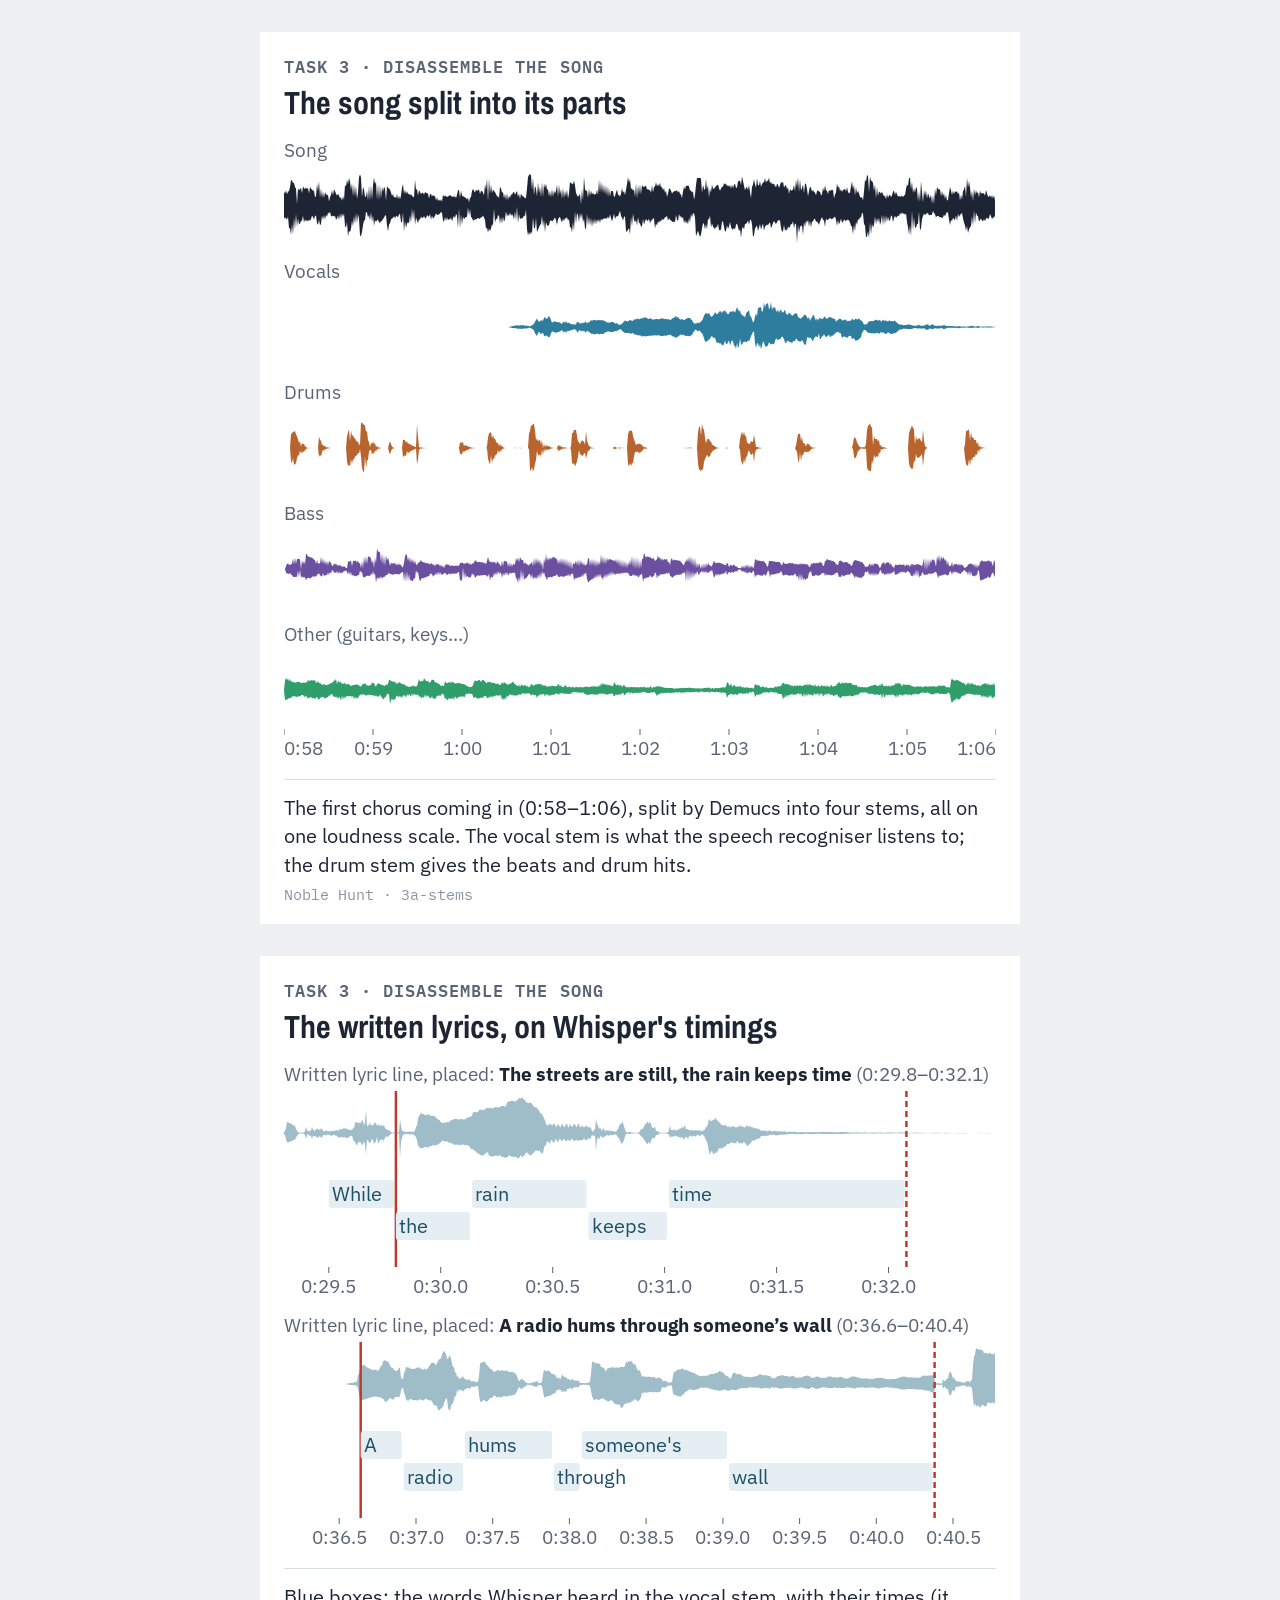
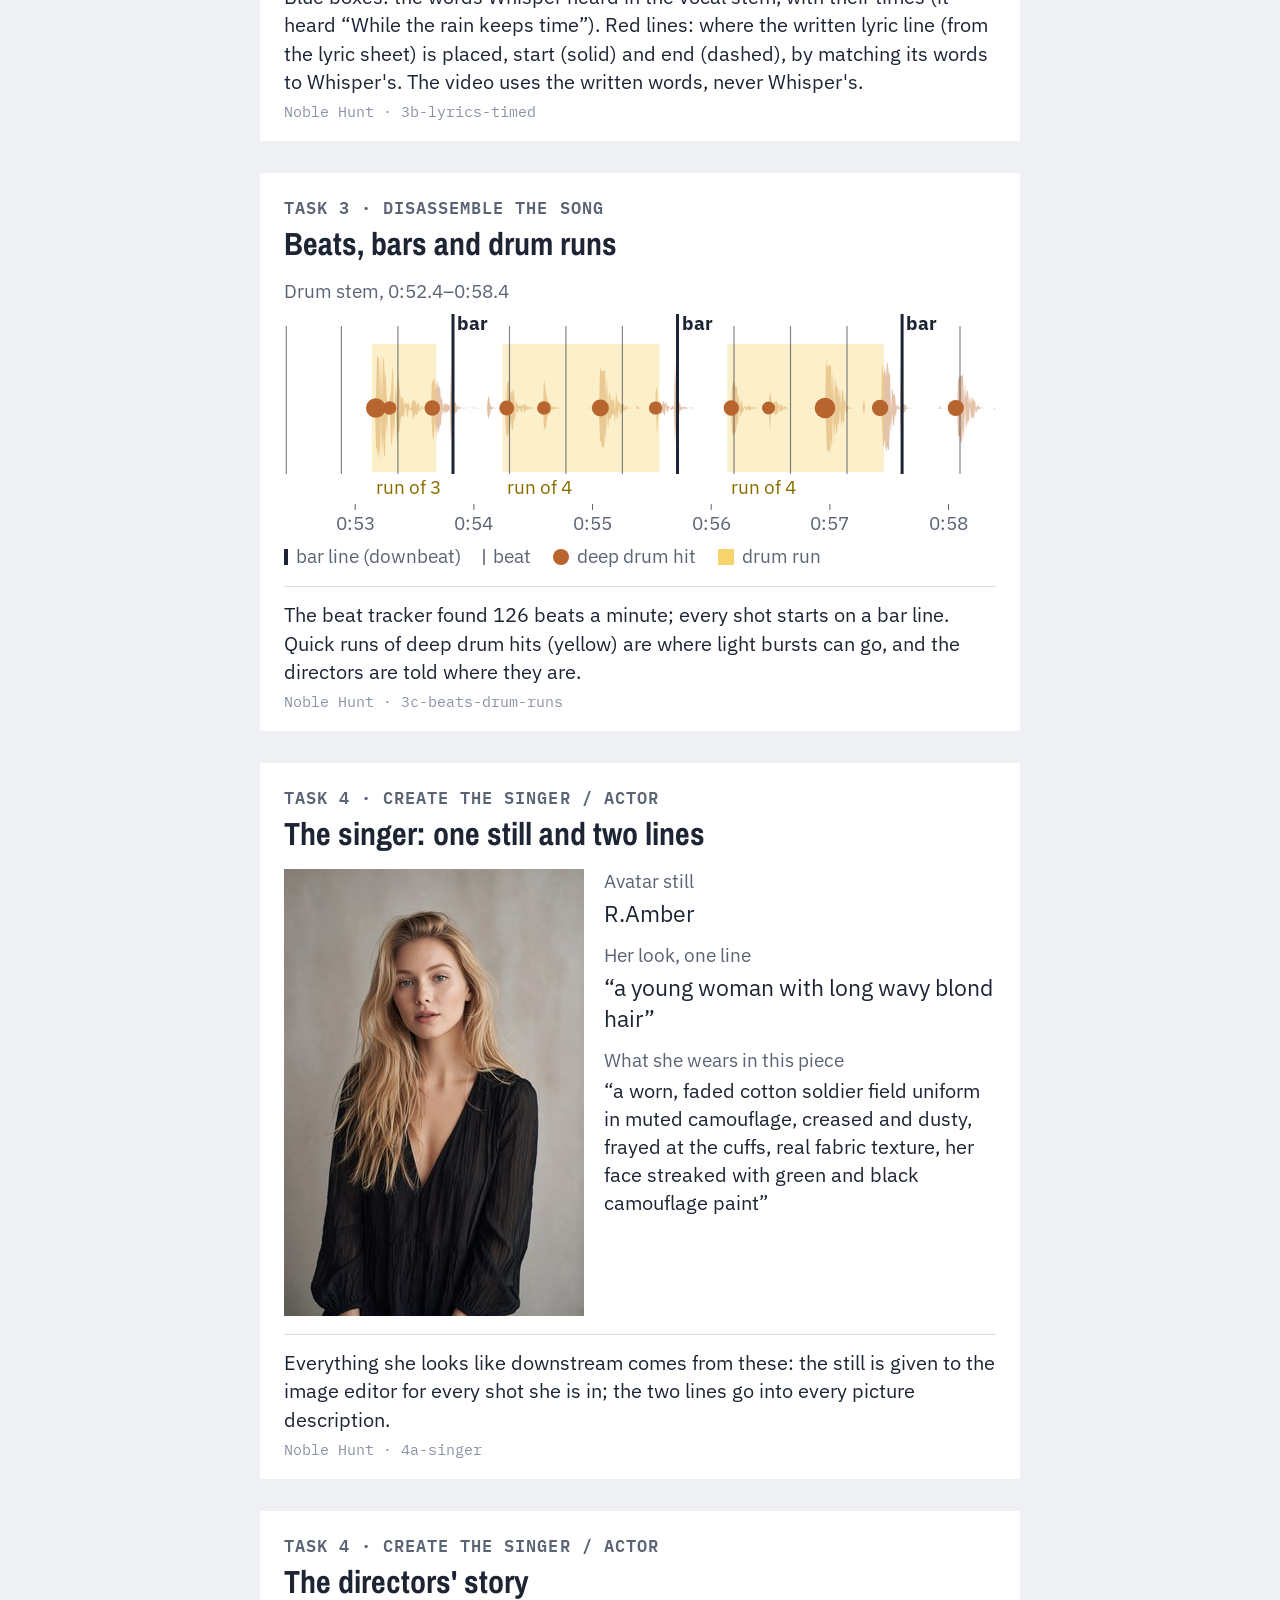
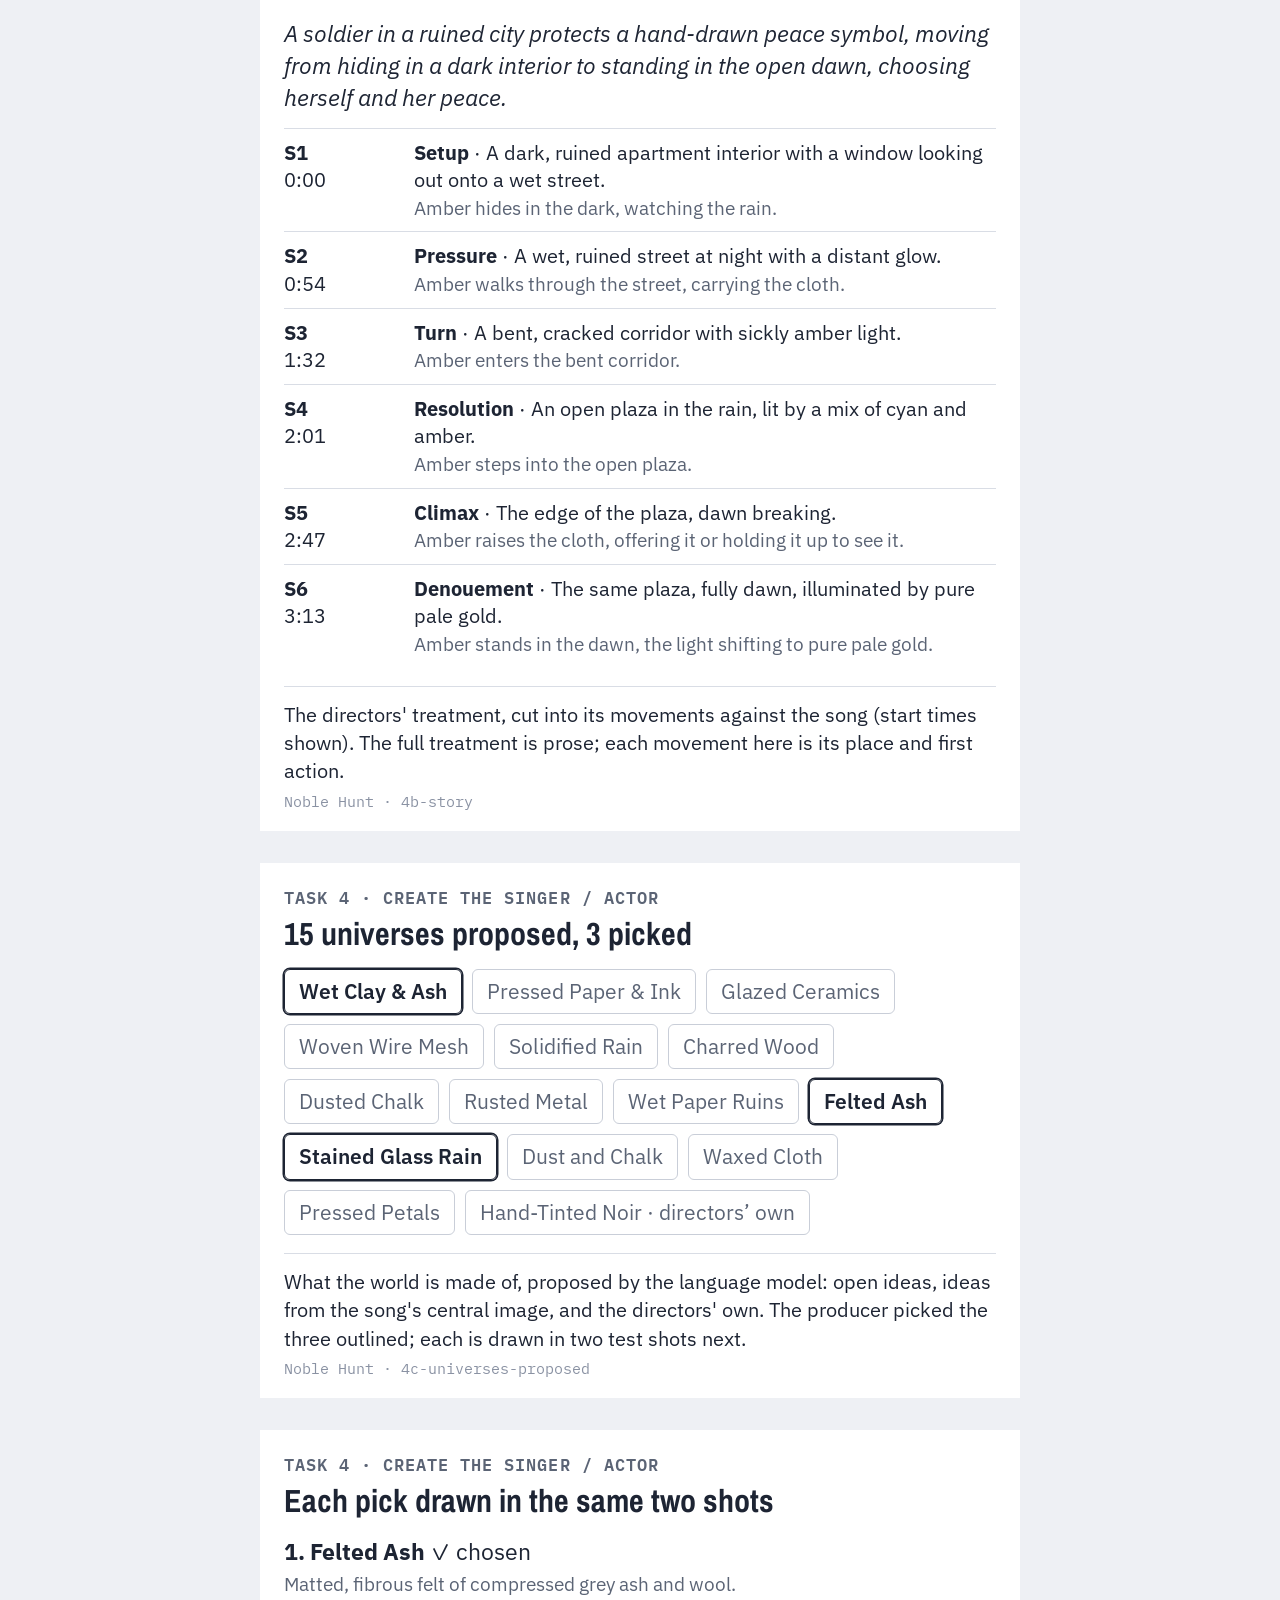
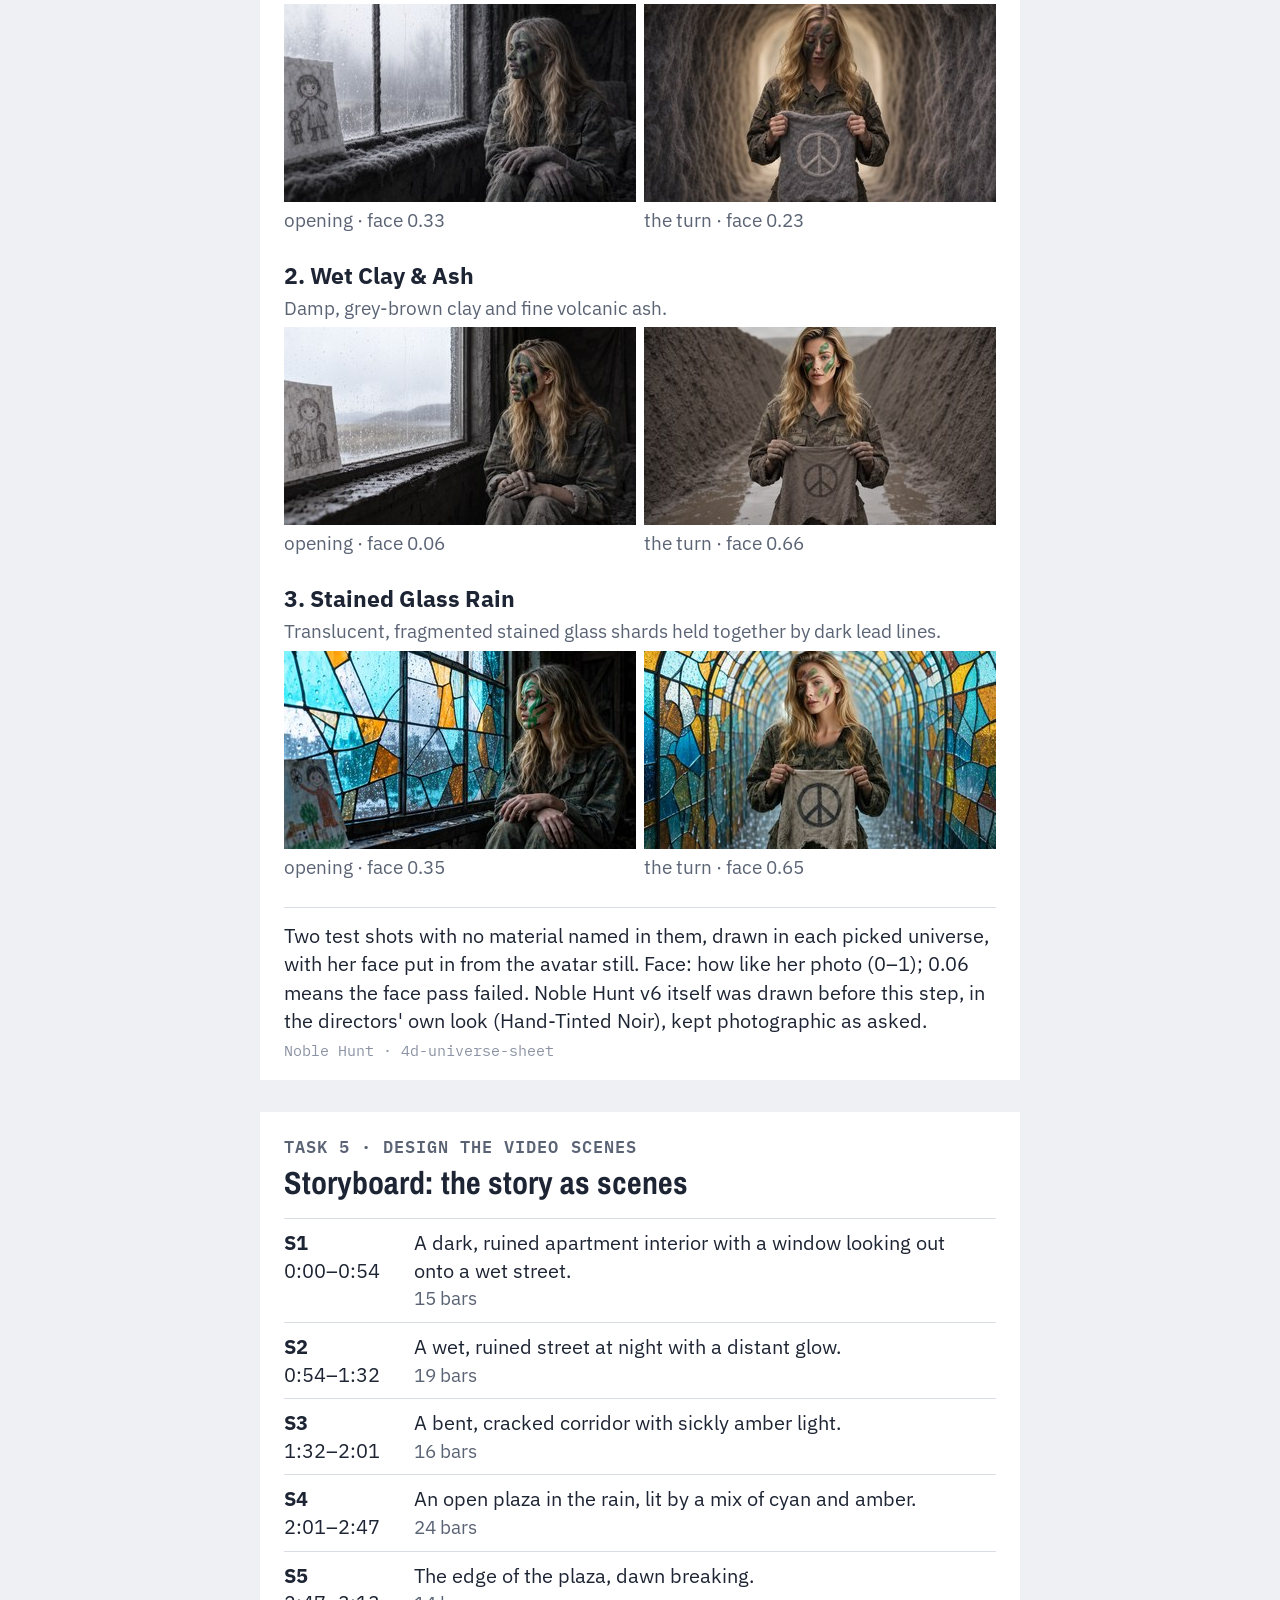
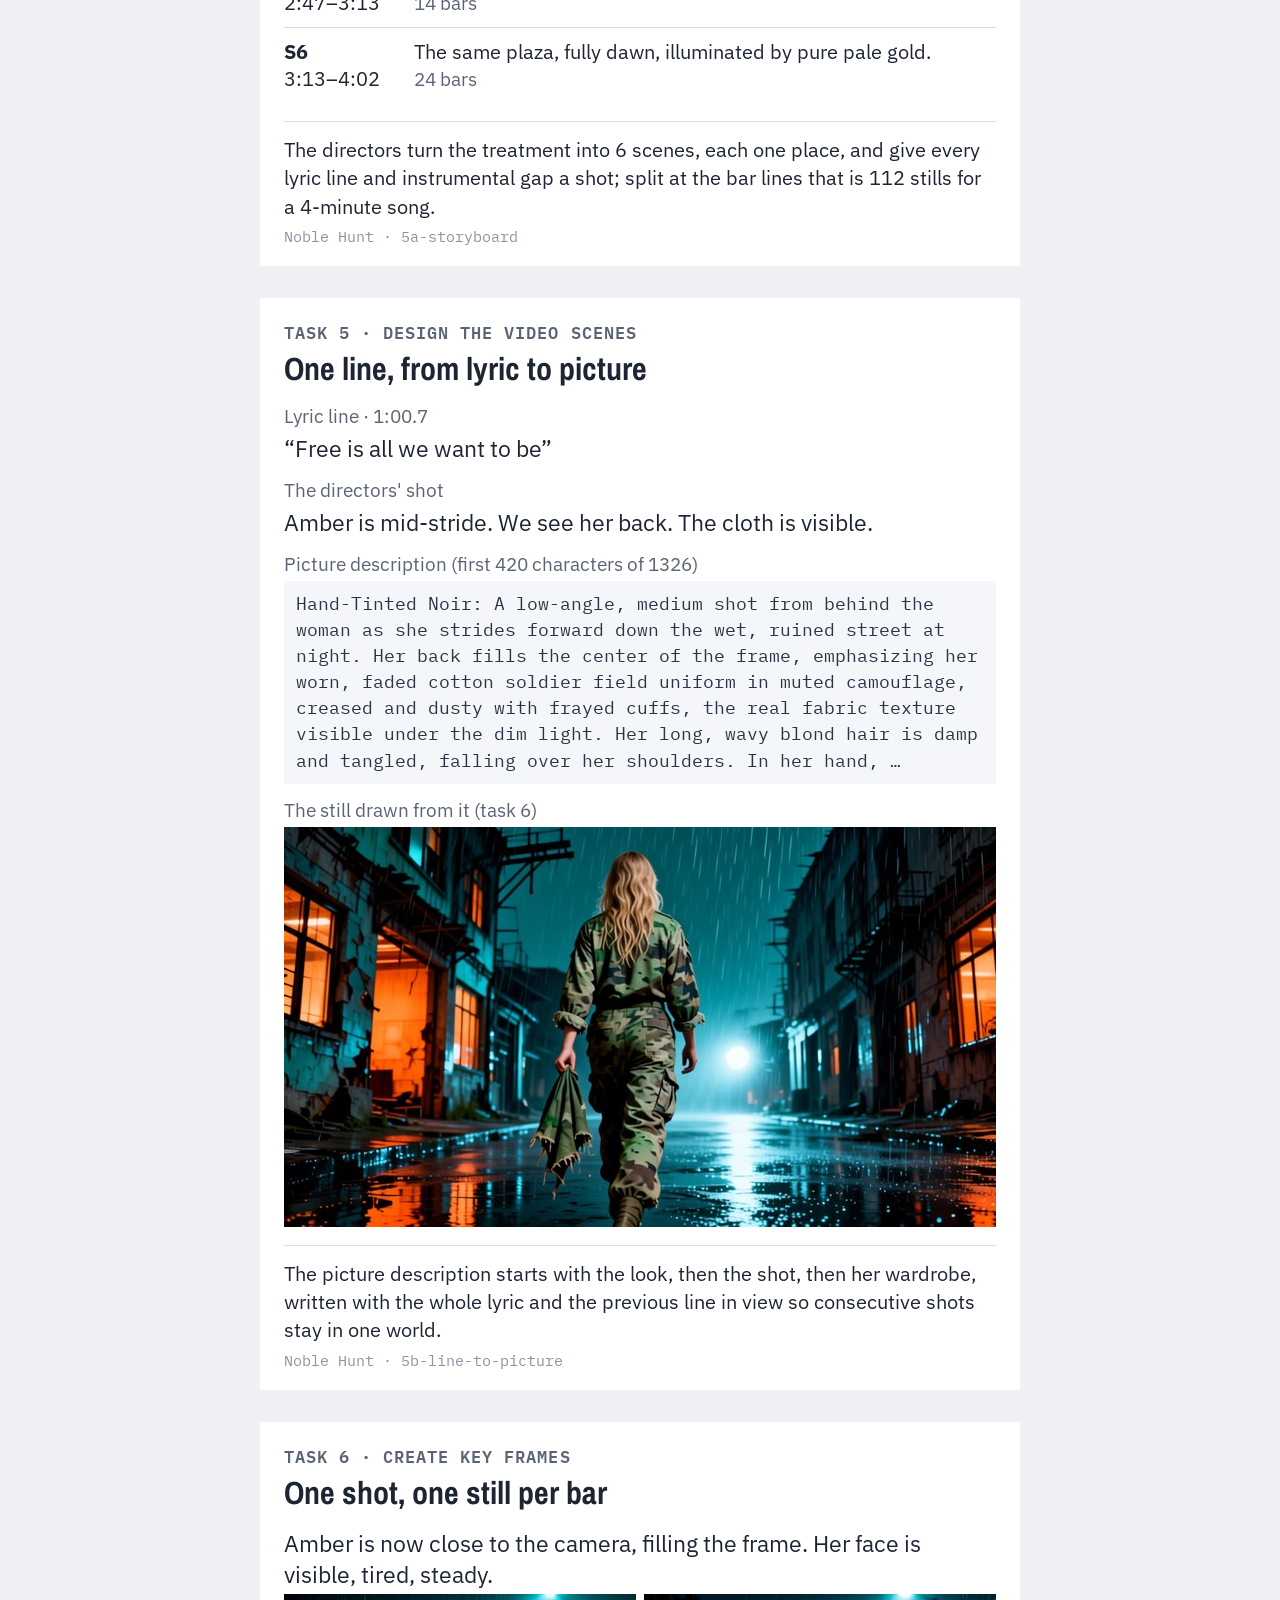
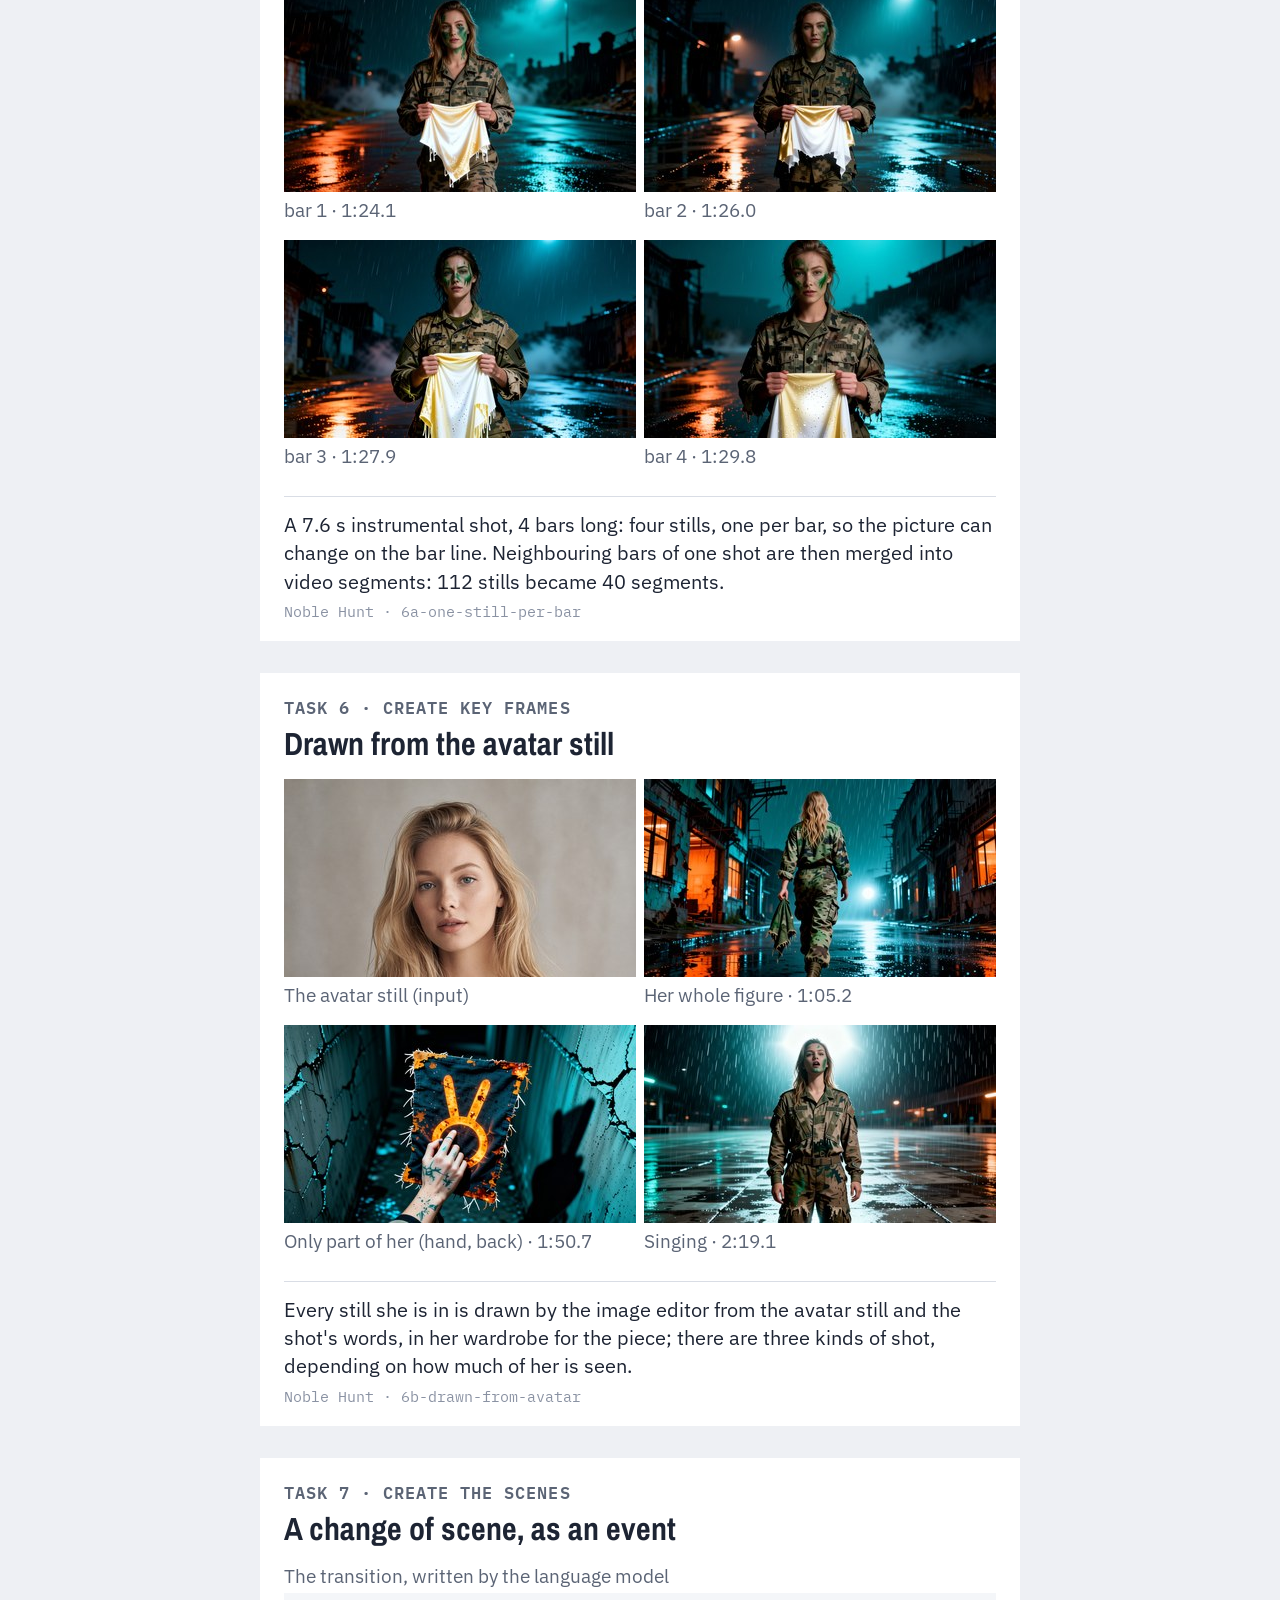
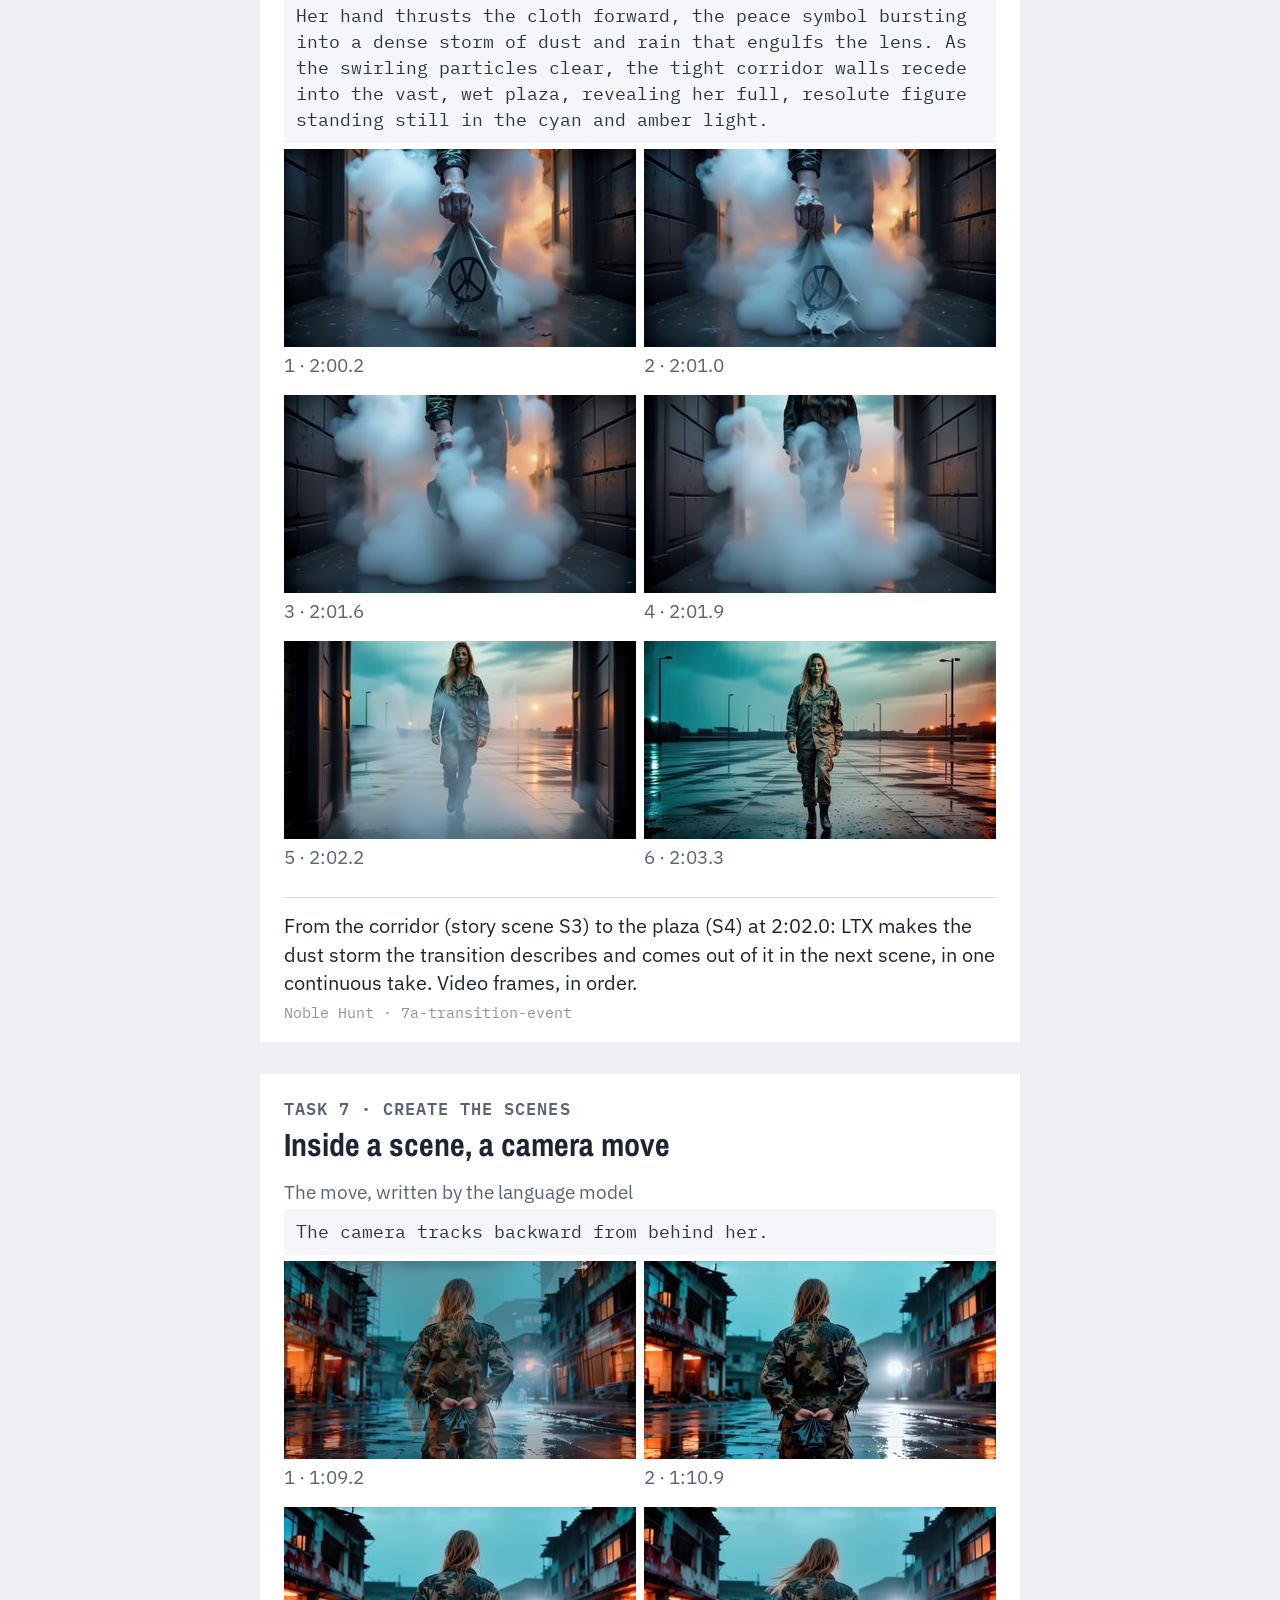
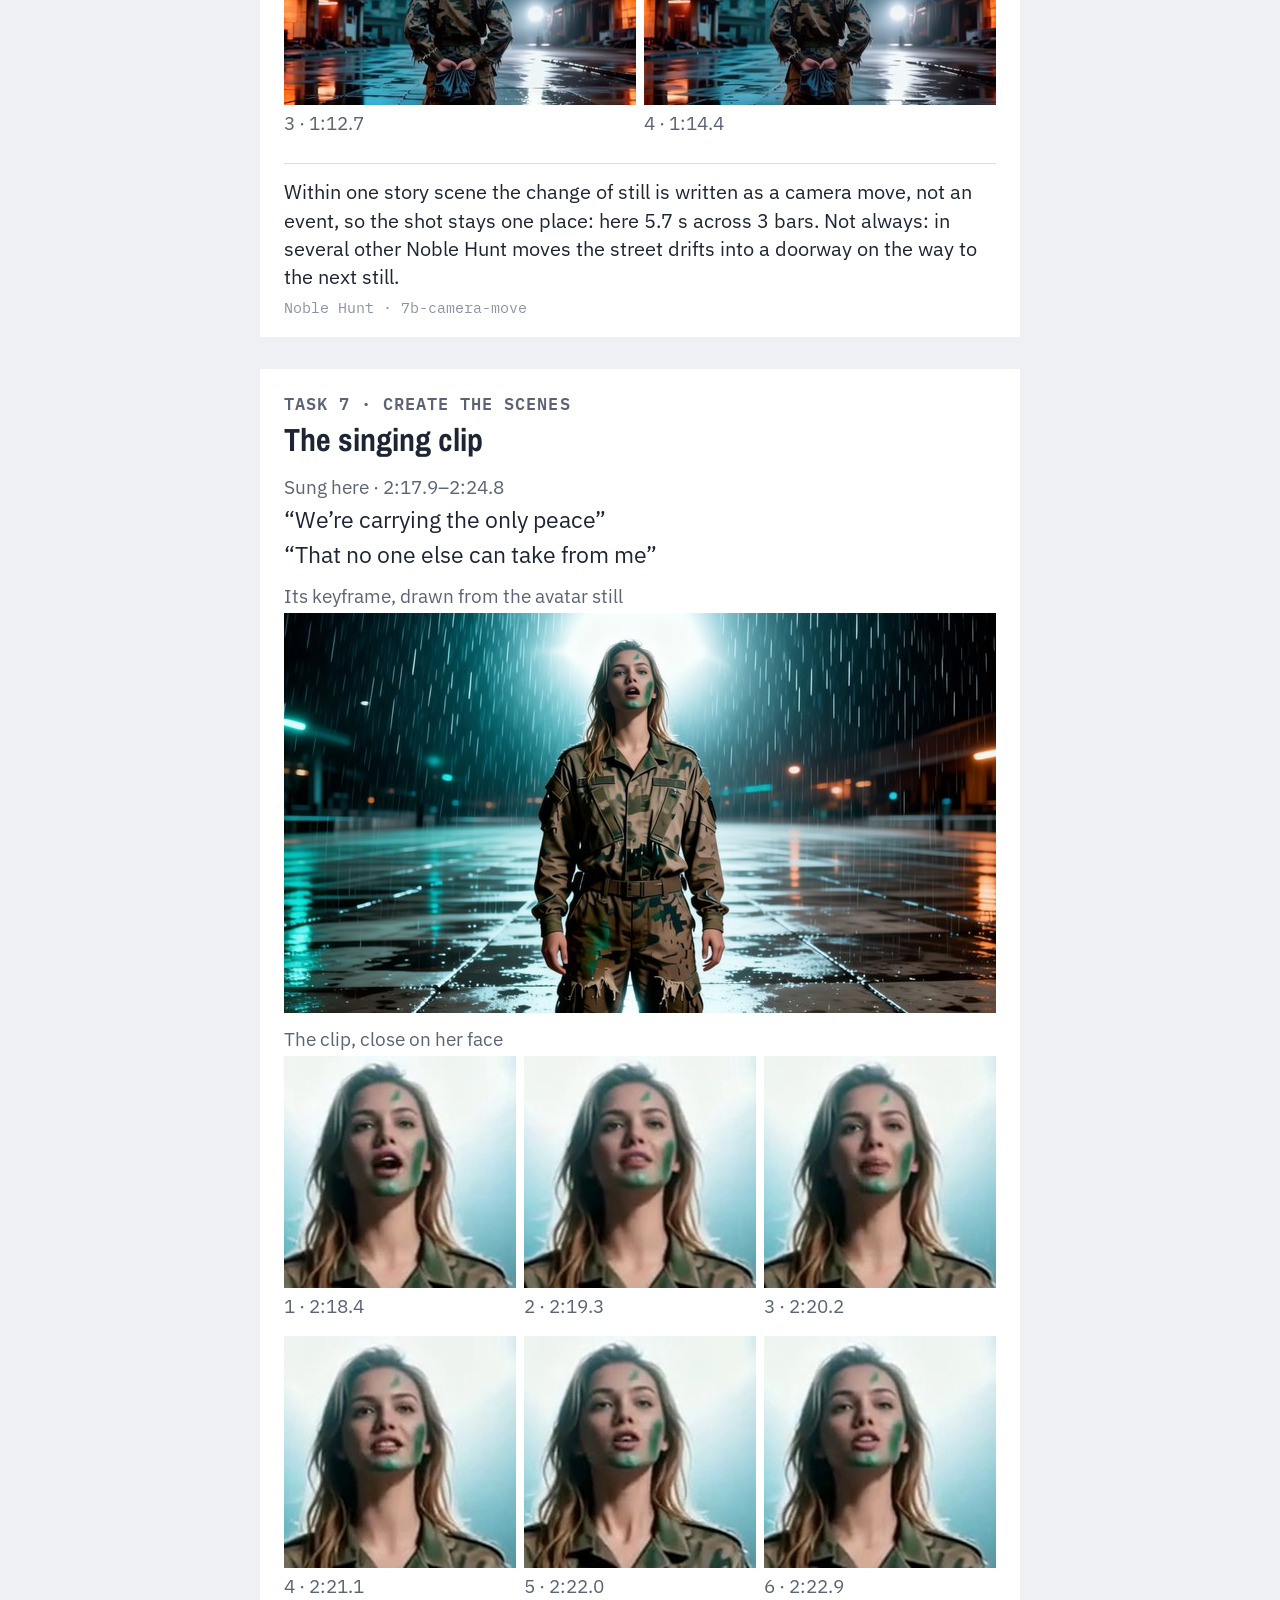
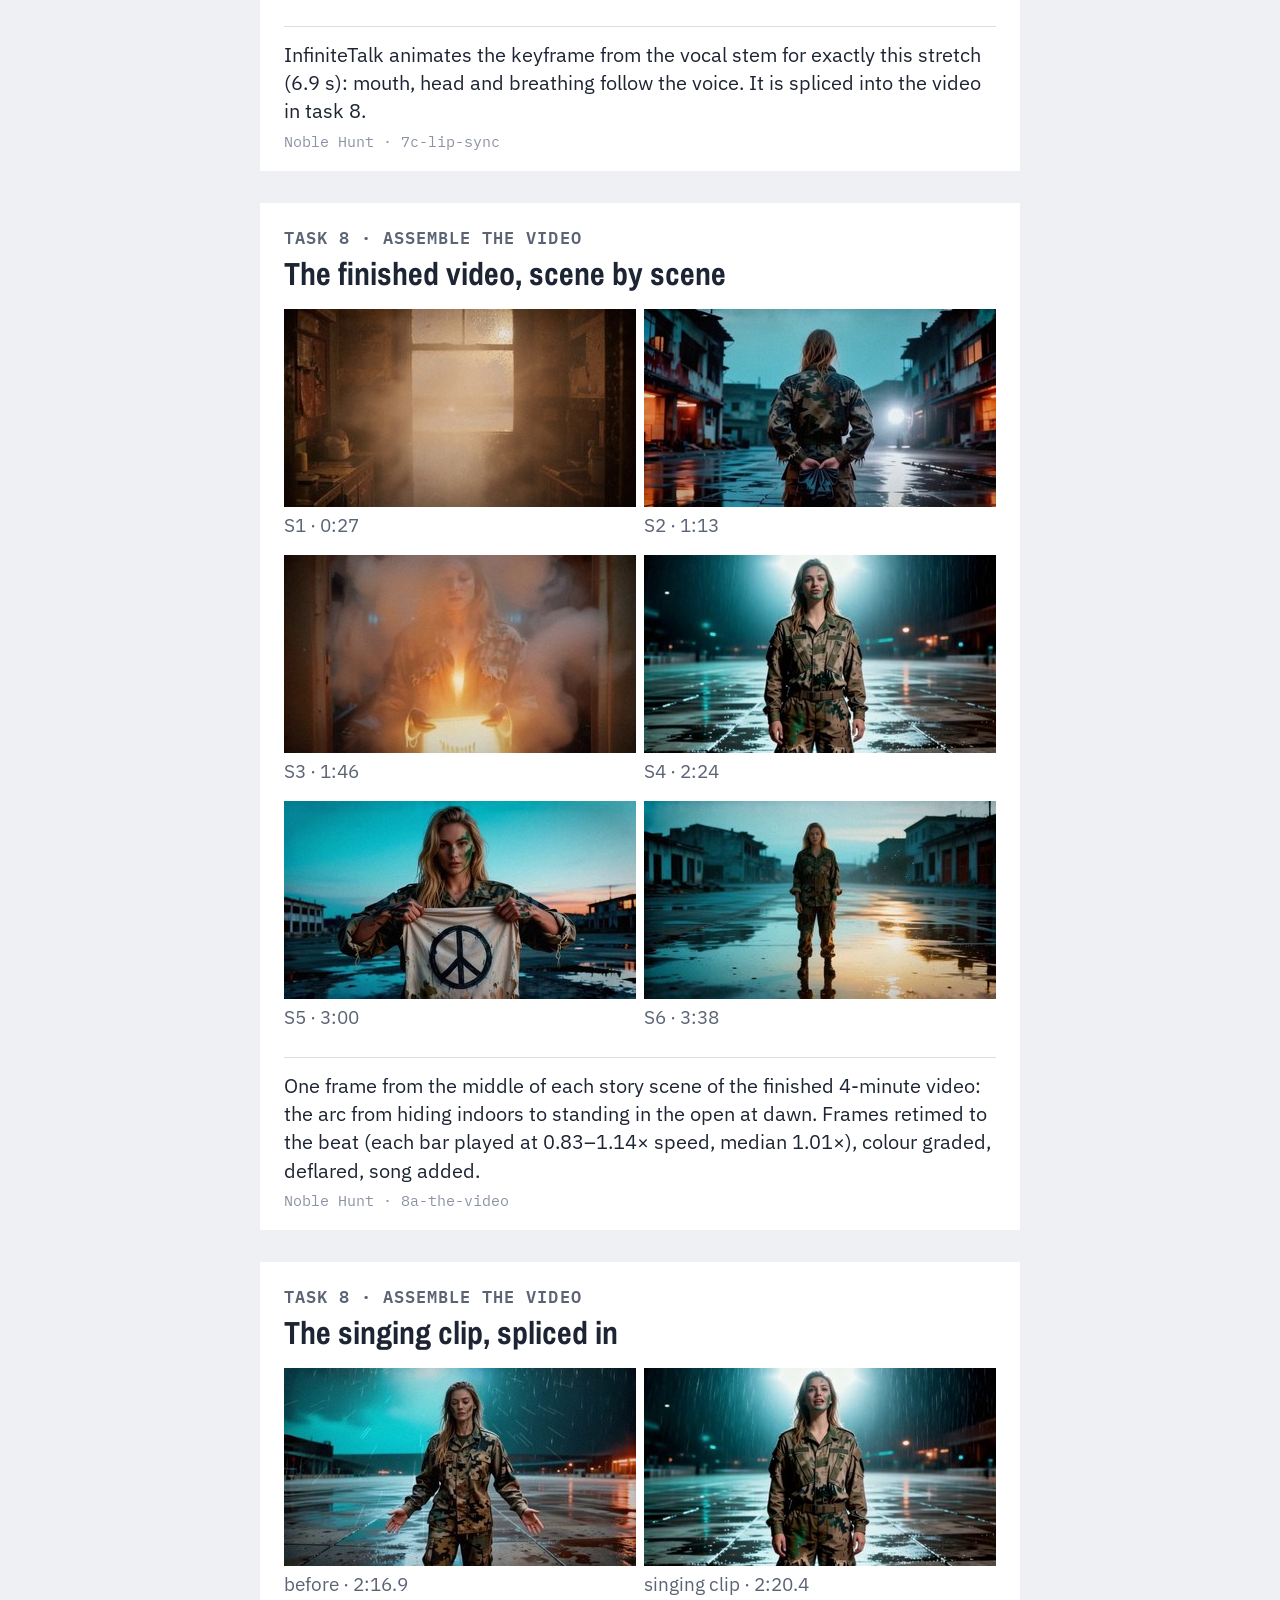
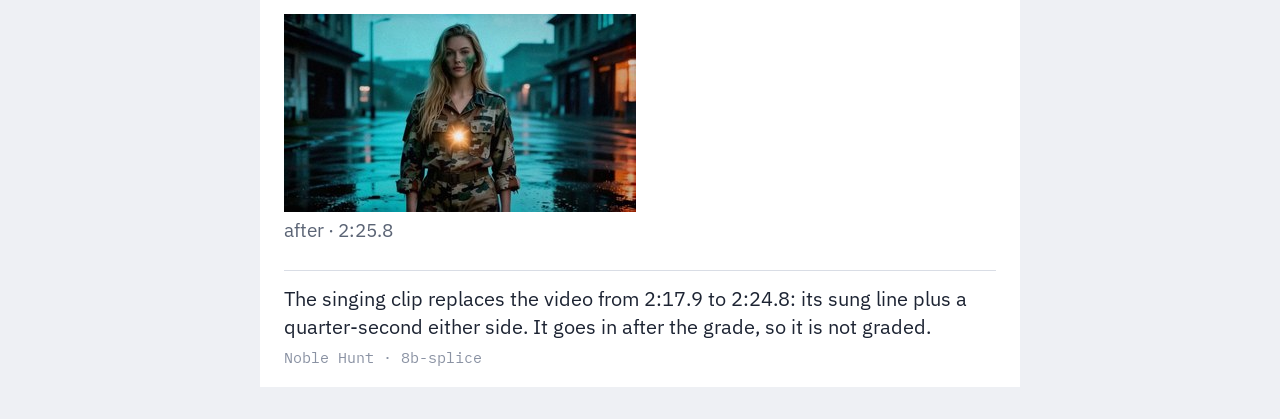
==== commit af88e681: "pipeline examples 3b: 'written lyrics' instead of 'our lyrics' Co-Authored-By: Claude Opus 5.5 <nore" ====
--- a/docs/design/20261107-pipeline-examples.html
+++ b/docs/design/20261107-pipeline-examples.html
@@ -26,4 +26,4 @@
 .key { display: flex; flex-wrap: wrap; gap: 8px 22px; font-size: 19px; color: #5b6475; margin-top: 8px; }
 .key i { display: inline-block; width: 16px; height: 16px; margin-right: 8px; vertical-align: -2px; }
 svg { display: block; font-family: "IBM Plex Sans", sans-serif; } svg.axis { margin-bottom: 4px; }
-</style></head><body><main><figure class="ex" id="3a-stems"><div class="task">Task 3 · Disassemble the song</div><h2>The song split into its parts</h2><div class="lab">Song</div><svg width="712" height="78"><path d="M0,39.0 L0,24.8 L1,26.4 L2,23.2 L3,27.3 L4,24.8 L5,24.1 L6,20.3 L7,13.1 L8,13.6 L9,15.9 L10,15.8 L11,20.3 L12,21.6 L13,36.9 L14,21.2 L15,23.5 L16,21.8 L17,21.1 L18,26.2 L19,19.2 L20,21.2 L21,22.1 L22,20.2 L23,21.9 L24,21.0 L25,26.6 L26,20.0 L27,21.8 L28,22.5 L29,23.7 L30,23.7 L31,30.3 L32,29.1 L33,16.7 L34,24.1 L35,14.0 L36,30.2 L37,21.3 L38,30.7 L39,24.4 L40,30.8 L41,25.3 L42,27.0 L43,28.2 L44,27.7 L45,34.5 L46,30.3 L47,27.7 L48,23.2 L49,28.6 L50,22.0 L51,24.3 L52,26.7 L53,28.8 L54,26.6 L55,28.7 L56,31.1 L57,30.6 L58,33.8 L59,29.0 L60,33.0 L61,17.9 L62,19.6 L63,12.8 L64,17.2 L65,11.0 L66,14.6 L67,23.1 L68,15.9 L69,29.4 L70,17.0 L71,29.4 L72,18.7 L73,31.9 L74,25.5 L75,10.6 L76,7.2 L77,10.5 L78,30.1 L79,20.1 L80,22.4 L81,29.4 L82,30.0 L83,23.8 L84,33.6 L85,18.6 L86,33.4 L87,17.4 L88,32.8 L89,18.0 L90,10.6 L91,16.9 L92,14.8 L93,32.5 L94,16.8 L95,33.2 L96,17.7 L97,31.2 L98,19.9 L99,24.8 L100,19.8 L101,21.7 L102,33.6 L103,19.0 L104,20.8 L105,21.7 L106,22.4 L107,25.4 L108,28.9 L109,27.0 L110,30.4 L111,29.7 L112,31.2 L113,27.1 L114,32.2 L115,28.5 L116,32.2 L117,28.5 L118,20.8 L119,16.9 L120,26.7 L121,22.8 L122,27.0 L123,24.2 L124,26.7 L125,27.1 L126,28.0 L127,27.3 L128,28.7 L129,29.8 L130,30.6 L131,12.7 L132,22.6 L133,22.3 L134,28.5 L135,23.0 L136,25.0 L137,26.9 L138,26.0 L139,25.5 L140,27.8 L141,25.0 L142,25.7 L143,26.3 L144,26.6 L145,31.4 L146,27.2 L147,27.0 L148,29.6 L149,27.8 L150,29.3 L151,29.0 L152,33.4 L153,30.3 L154,33.9 L155,32.2 L156,34.1 L157,32.2 L158,34.8 L159,27.6 L160,29.7 L161,28.4 L162,29.2 L163,30.1 L164,29.2 L165,29.0 L166,27.9 L167,28.7 L168,29.9 L169,29.3 L170,30.0 L171,28.9 L172,31.3 L173,27.8 L174,22.9 L175,23.3 L176,31.1 L177,23.6 L178,28.6 L179,29.3 L180,29.7 L181,30.6 L182,30.7 L183,32.8 L184,30.4 L185,35.3 L186,31.1 L187,30.0 L188,23.8 L189,22.0 L190,24.1 L191,25.6 L192,22.6 L193,24.0 L194,23.1 L195,22.5 L196,27.0 L197,24.1 L198,24.1 L199,25.5 L200,28.6 L201,17.1 L202,22.7 L203,11.2 L204,34.3 L205,11.5 L206,26.7 L207,17.5 L208,25.9 L209,22.4 L210,24.1 L211,25.2 L212,27.1 L213,29.3 L214,29.5 L215,31.0 L216,20.1 L217,21.3 L218,25.7 L219,25.1 L220,31.4 L221,26.4 L222,33.2 L223,26.1 L224,33.3 L225,28.6 L226,31.1 L227,27.5 L228,27.8 L229,25.5 L230,24.8 L231,27.7 L232,25.8 L233,24.1 L234,29.8 L235,26.6 L236,32.0 L237,26.5 L238,28.6 L239,29.5 L240,29.8 L241,31.4 L242,30.8 L243,21.5 L244,9.9 L245,8.1 L246,7.1 L247,8.4 L248,22.7 L249,10.5 L250,28.2 L251,18.7 L252,21.7 L253,29.5 L254,14.9 L255,26.0 L256,19.4 L257,30.3 L258,15.0 L259,30.0 L260,16.6 L261,21.0 L262,16.7 L263,22.5 L264,22.6 L265,29.4 L266,23.5 L267,30.5 L268,22.0 L269,30.0 L270,23.4 L271,26.8 L272,23.4 L273,17.7 L274,29.8 L275,17.8 L276,27.5 L277,21.9 L278,31.8 L279,20.8 L280,31.3 L281,23.5 L282,29.6 L283,22.5 L284,31.4 L285,26.2 L286,14.8 L287,16.4 L288,16.2 L289,17.4 L290,13.6 L291,18.4 L292,25.7 L293,28.2 L294,29.8 L295,28.6 L296,27.1 L297,37.3 L298,21.4 L299,33.3 L300,9.6 L301,22.6 L302,23.7 L303,23.7 L304,30.8 L305,21.4 L306,29.0 L307,23.4 L308,27.4 L309,25.4 L310,28.1 L311,26.7 L312,27.3 L313,22.4 L314,28.0 L315,12.7 L316,25.4 L317,13.7 L318,25.6 L319,16.5 L320,26.8 L321,17.8 L322,28.3 L323,18.6 L324,30.0 L325,20.2 L326,29.8 L327,24.1 L328,24.1 L329,24.2 L330,30.2 L331,29.1 L332,25.5 L333,22.5 L334,27.8 L335,28.0 L336,29.7 L337,26.7 L338,21.1 L339,25.8 L340,24.1 L341,27.9 L342,22.8 L343,17.0 L344,9.9 L345,15.7 L346,12.0 L347,21.9 L348,21.2 L349,23.7 L350,22.2 L351,29.8 L352,16.3 L353,31.8 L354,17.5 L355,27.5 L356,17.3 L357,27.7 L358,17.7 L359,19.7 L360,20.1 L361,19.0 L362,18.8 L363,22.7 L364,21.7 L365,23.3 L366,23.1 L367,25.7 L368,18.1 L369,25.4 L370,20.1 L371,19.4 L372,15.2 L373,19.5 L374,17.0 L375,19.3 L376,15.6 L377,20.6 L378,19.8 L379,23.6 L380,20.7 L381,25.7 L382,23.7 L383,29.8 L384,26.7 L385,21.4 L386,21.7 L387,23.7 L388,26.5 L389,25.2 L390,24.2 L391,24.1 L392,24.2 L393,23.1 L394,25.6 L395,24.1 L396,26.8 L397,27.4 L398,31.0 L399,24.6 L400,19.5 L401,22.4 L402,18.4 L403,18.9 L404,18.6 L405,19.3 L406,23.4 L407,23.6 L408,25.6 L409,24.2 L410,32.8 L411,27.8 L412,17.7 L413,11.0 L414,11.0 L415,11.1 L416,10.7 L417,11.7 L418,25.8 L419,17.9 L420,21.4 L421,23.3 L422,11.9 L423,22.8 L424,18.0 L425,30.4 L426,21.6 L427,25.6 L428,17.5 L429,21.7 L430,21.7 L431,20.5 L432,18.9 L433,18.3 L434,17.4 L435,21.3 L436,23.8 L437,21.4 L438,19.7 L439,19.7 L440,16.1 L441,17.5 L442,16.4 L443,19.2 L444,17.9 L445,19.8 L446,17.9 L447,21.6 L448,17.4 L449,21.3 L450,17.7 L451,16.8 L452,20.9 L453,20.5 L454,14.2 L455,14.2 L456,13.4 L457,17.9 L458,9.2 L459,13.9 L460,18.8 L461,23.3 L462,20.8 L463,20.1 L464,23.1 L465,18.1 L466,25.1 L467,30.9 L468,20.1 L469,17.6 L470,12.2 L471,17.3 L472,20.7 L473,11.0 L474,18.2 L475,18.2 L476,13.8 L477,20.1 L478,17.1 L479,15.8 L480,14.9 L481,10.9 L482,15.7 L483,13.5 L484,14.1 L485,10.5 L486,16.5 L487,14.5 L488,17.6 L489,16.4 L490,17.0 L491,18.8 L492,20.2 L493,17.0 L494,17.6 L495,21.0 L496,18.3 L497,15.0 L498,15.9 L499,14.8 L500,20.6 L501,18.8 L502,18.0 L503,22.3 L504,20.3 L505,26.9 L506,22.0 L507,23.4 L508,23.6 L509,22.2 L510,18.0 L511,24.3 L512,12.7 L513,20.4 L514,10.1 L515,25.0 L516,12.2 L517,23.4 L518,21.1 L519,17.4 L520,25.9 L521,16.8 L522,16.7 L523,22.1 L524,29.2 L525,24.1 L526,19.2 L527,20.9 L528,24.4 L529,22.9 L530,24.9 L531,25.5 L532,28.3 L533,24.2 L534,23.3 L535,24.8 L536,24.4 L537,28.5 L538,27.2 L539,20.6 L540,24.4 L541,18.3 L542,23.2 L543,24.1 L544,26.9 L545,22.8 L546,24.4 L547,22.5 L548,23.6 L549,22.4 L550,31.4 L551,27.6 L552,25.5 L553,16.6 L554,20.7 L555,19.3 L556,23.9 L557,22.3 L558,24.9 L559,22.8 L560,22.7 L561,21.4 L562,24.8 L563,19.9 L564,24.7 L565,26.6 L566,25.4 L567,19.2 L568,14.3 L569,22.4 L570,17.6 L571,28.6 L572,20.0 L573,26.6 L574,23.6 L575,26.2 L576,29.7 L577,30.8 L578,30.1 L579,33.5 L580,24.7 L581,12.5 L582,14.7 L583,8.2 L584,8.7 L585,25.2 L586,9.8 L587,13.5 L588,14.2 L589,15.8 L590,23.9 L591,17.3 L592,31.3 L593,20.1 L594,29.1 L595,24.4 L596,25.2 L597,26.8 L598,24.4 L599,27.6 L600,29.1 L601,28.9 L602,32.0 L603,27.1 L604,31.0 L605,28.2 L606,27.9 L607,30.0 L608,28.5 L609,24.8 L610,23.4 L611,28.1 L612,24.7 L613,27.3 L614,29.7 L615,28.6 L616,30.1 L617,29.2 L618,28.5 L619,30.3 L620,28.2 L621,28.2 L622,21.7 L623,17.4 L624,19.1 L625,11.3 L626,10.7 L627,22.6 L628,14.7 L629,25.9 L630,21.1 L631,25.8 L632,20.1 L633,21.8 L634,34.2 L635,24.3 L636,34.9 L637,14.0 L638,25.4 L639,35.3 L640,22.9 L641,28.9 L642,23.3 L643,31.5 L644,26.1 L645,28.9 L646,31.5 L647,27.5 L648,36.8 L649,27.8 L650,37.0 L651,21.4 L652,28.5 L653,20.0 L654,21.7 L655,22.7 L656,21.9 L657,29.4 L658,23.8 L659,29.2 L660,25.9 L661,31.9 L662,27.7 L663,33.5 L664,33.0 L665,26.0 L666,20.0 L667,23.6 L668,28.0 L669,23.5 L670,27.3 L671,24.3 L672,25.3 L673,23.9 L674,27.2 L675,25.3 L676,33.7 L677,27.5 L678,32.5 L679,24.2 L680,22.5 L681,18.8 L682,29.8 L683,10.6 L684,20.7 L685,13.9 L686,20.6 L687,30.3 L688,23.5 L689,33.9 L690,21.4 L691,28.2 L692,23.2 L693,26.5 L694,25.1 L695,30.2 L696,23.4 L697,26.8 L698,25.8 L699,26.5 L700,26.3 L701,28.8 L702,23.0 L703,26.2 L704,29.8 L705,29.5 L706,28.0 L707,30.7 L708,27.9 L709,31.4 L710,28.2 L711,33.3 L711,48.3 L710,50.7 L709,50.3 L708,52.2 L707,49.2 L706,47.0 L705,51.1 L704,52.2 L703,50.4 L702,51.7 L701,54.2 L700,52.1 L699,54.3 L698,53.8 L697,51.5 L696,53.1 L695,54.8 L694,48.9 L693,48.8 L692,45.6 L691,56.3 L690,43.4 L689,58.9 L688,49.3 L687,59.3 L686,59.9 L685,62.6 L684,65.9 L683,59.0 L682,63.7 L681,58.5 L680,55.5 L679,51.5 L678,45.7 L677,46.9 L676,48.1 L675,50.1 L674,46.8 L673,54.0 L672,48.4 L671,52.9 L670,52.3 L669,50.8 L668,54.0 L667,52.9 L666,58.0 L665,52.5 L664,45.7 L663,45.1 L662,46.8 L661,49.4 L660,47.5 L659,50.6 L658,51.1 L657,50.0 L656,50.5 L655,49.4 L654,48.9 L653,49.0 L652,50.6 L651,47.3 L650,46.1 L649,44.1 L648,47.4 L647,48.2 L646,47.7 L645,48.5 L644,46.3 L643,46.1 L642,47.1 L641,48.2 L640,46.6 L639,49.1 L638,52.3 L637,61.2 L636,63.6 L635,44.6 L634,56.7 L633,57.3 L632,60.8 L631,60.4 L630,50.6 L629,63.6 L628,43.4 L627,69.4 L626,58.2 L625,67.6 L624,60.2 L623,54.9 L622,46.2 L621,48.1 L620,46.3 L619,46.9 L618,45.3 L617,47.5 L616,45.9 L615,49.3 L614,48.5 L613,49.7 L612,51.1 L611,48.7 L610,51.0 L609,55.2 L608,49.0 L607,48.4 L606,53.5 L605,53.8 L604,49.4 L603,54.9 L602,48.6 L601,57.6 L600,48.0 L599,58.3 L598,47.9 L597,54.8 L596,57.9 L595,50.7 L594,55.5 L593,51.1 L592,57.5 L591,49.4 L590,57.8 L589,60.7 L588,56.7 L587,67.4 L586,54.9 L585,71.1 L584,64.2 L583,69.5 L582,70.2 L581,58.4 L580,56.9 L579,46.4 L578,45.9 L577,50.6 L576,50.3 L575,52.9 L574,52.0 L573,58.0 L572,54.6 L571,64.2 L570,57.5 L569,67.4 L568,59.4 L567,58.8 L566,55.4 L565,53.6 L564,52.8 L563,52.8 L562,54.2 L561,53.3 L560,52.4 L559,54.9 L558,55.6 L557,51.4 L556,54.9 L555,57.4 L554,53.1 L553,59.0 L552,52.7 L551,49.4 L550,50.6 L549,51.3 L548,52.3 L547,51.9 L546,50.8 L545,51.8 L544,52.7 L543,53.6 L542,51.2 L541,60.0 L540,53.5 L539,52.8 L538,50.1 L537,52.2 L536,54.4 L535,58.1 L534,55.8 L533,54.5 L532,54.7 L531,51.7 L530,51.9 L529,54.2 L528,54.9 L527,60.3 L526,53.7 L525,59.8 L524,52.5 L523,56.1 L522,53.7 L521,60.1 L520,54.9 L519,67.9 L518,58.6 L517,58.8 L516,60.0 L515,65.7 L514,58.1 L513,76.1 L512,57.3 L511,56.5 L510,61.5 L509,54.1 L508,57.5 L507,56.8 L506,59.7 L505,61.3 L504,59.2 L503,63.8 L502,61.9 L501,64.0 L500,57.8 L499,64.5 L498,64.4 L497,61.1 L496,53.2 L495,53.4 L494,52.9 L493,55.5 L492,56.7 L491,56.0 L490,53.7 L489,55.9 L488,58.9 L487,61.2 L486,55.3 L485,56.5 L484,58.3 L483,57.6 L482,58.6 L481,59.5 L480,63.7 L479,56.6 L478,59.3 L477,62.7 L476,56.9 L475,60.7 L474,63.9 L473,58.6 L472,60.0 L471,61.6 L470,68.2 L469,69.9 L468,57.3 L467,52.8 L466,52.9 L465,57.7 L464,53.5 L463,55.8 L462,56.7 L461,57.1 L460,62.5 L459,59.9 L458,61.6 L457,70.8 L456,61.9 L455,64.2 L454,59.8 L453,56.5 L452,57.8 L451,62.5 L450,60.9 L449,62.3 L448,62.5 L447,59.8 L446,55.1 L445,59.4 L444,62.0 L443,58.3 L442,63.8 L441,64.7 L440,59.9 L439,54.5 L438,54.5 L437,62.4 L436,63.2 L435,62.9 L434,56.6 L433,60.4 L432,59.5 L431,62.3 L430,61.1 L429,59.4 L428,56.3 L427,60.5 L426,48.4 L425,52.9 L424,51.4 L423,62.6 L422,57.1 L421,62.4 L420,56.9 L419,55.9 L418,61.6 L417,67.6 L416,70.0 L415,67.1 L414,63.8 L413,66.4 L412,69.3 L411,50.5 L410,46.2 L409,46.5 L408,50.7 L407,46.7 L406,55.5 L405,50.9 L404,57.4 L403,54.0 L402,56.7 L401,52.7 L400,56.5 L399,49.8 L398,51.7 L397,48.9 L396,50.0 L395,46.9 L394,53.9 L393,52.8 L392,48.0 L391,54.9 L390,54.4 L389,55.3 L388,54.3 L387,53.6 L386,52.8 L385,51.0 L384,53.9 L383,48.7 L382,50.1 L381,50.2 L380,52.2 L379,52.8 L378,52.1 L377,54.7 L376,53.3 L375,56.0 L374,54.2 L373,58.4 L372,56.4 L371,61.7 L370,51.6 L369,51.2 L368,53.5 L367,53.3 L366,56.7 L365,51.6 L364,54.1 L363,53.5 L362,52.0 L361,54.2 L360,57.8 L359,52.0 L358,59.5 L357,59.4 L356,56.4 L355,55.7 L354,50.3 L353,58.5 L352,53.1 L351,55.2 L350,53.1 L349,46.5 L348,59.8 L347,49.7 L346,67.2 L345,61.3 L344,62.5 L343,64.7 L342,64.3 L341,49.6 L340,49.8 L339,53.8 L338,50.7 L337,49.0 L336,43.8 L335,46.6 L334,49.6 L333,49.3 L332,49.5 L331,52.3 L330,46.5 L329,51.1 L328,54.5 L327,51.0 L326,47.2 L325,51.9 L324,49.4 L323,51.6 L322,51.6 L321,51.2 L320,51.8 L319,51.8 L318,53.6 L317,51.6 L316,55.9 L315,52.0 L314,55.5 L313,52.2 L312,57.4 L311,51.6 L310,58.2 L309,51.9 L308,60.2 L307,50.7 L306,58.7 L305,49.4 L304,58.7 L303,46.7 L302,62.0 L301,61.2 L300,51.4 L299,55.5 L298,46.0 L297,51.8 L296,46.0 L295,55.0 L294,48.6 L293,46.0 L292,56.7 L291,44.2 L290,64.3 L289,54.5 L288,65.4 L287,60.3 L286,60.4 L285,52.0 L284,53.8 L283,49.9 L282,51.8 L281,51.0 L280,54.2 L279,51.8 L278,55.2 L277,53.2 L276,50.1 L275,50.6 L274,52.6 L273,57.9 L272,53.2 L271,50.5 L270,51.9 L269,53.7 L268,54.3 L267,53.3 L266,54.0 L265,57.9 L264,58.9 L263,58.2 L262,54.9 L261,65.6 L260,52.5 L259,60.0 L258,48.8 L257,57.1 L256,57.9 L255,60.4 L254,62.6 L253,65.5 L252,51.0 L251,61.4 L250,61.0 L249,50.8 L248,66.7 L247,64.5 L246,68.1 L245,65.1 L244,68.5 L243,62.2 L242,42.6 L241,49.2 L240,48.6 L239,50.7 L238,51.5 L237,50.9 L236,52.4 L235,47.0 L234,56.6 L233,39.4 L232,53.6 L231,44.2 L230,52.3 L229,49.1 L228,46.9 L227,49.1 L226,45.5 L225,49.3 L224,46.9 L223,49.7 L222,44.3 L221,51.9 L220,55.0 L219,49.6 L218,56.8 L217,49.7 L216,57.1 L215,48.4 L214,48.6 L213,52.2 L212,51.7 L211,55.8 L210,41.6 L209,58.4 L208,57.3 L207,61.5 L206,64.2 L205,61.4 L204,65.7 L203,60.6 L202,62.0 L201,52.9 L200,50.5 L199,48.5 L198,50.3 L197,50.2 L196,51.4 L195,51.8 L194,50.8 L193,51.7 L192,52.4 L191,52.2 L190,53.2 L189,53.6 L188,51.1 L187,49.8 L186,42.2 L185,48.7 L184,40.5 L183,50.0 L182,50.0 L181,50.7 L180,52.6 L179,49.5 L178,58.0 L177,47.4 L176,61.3 L175,41.6 L174,61.2 L173,48.6 L172,47.0 L171,51.2 L170,48.8 L169,51.2 L168,54.4 L167,50.3 L166,52.8 L165,51.8 L164,53.6 L163,49.9 L162,53.9 L161,50.1 L160,54.8 L159,53.5 L158,45.7 L157,45.1 L156,46.6 L155,47.3 L154,48.1 L153,47.8 L152,46.2 L151,49.0 L150,50.2 L149,51.7 L148,48.5 L147,52.9 L146,46.9 L145,49.7 L144,49.2 L143,48.0 L142,51.5 L141,51.1 L140,49.0 L139,50.9 L138,50.9 L137,49.6 L136,52.8 L135,52.2 L134,56.3 L133,53.5 L132,50.5 L131,57.9 L130,42.3 L129,52.8 L128,41.7 L127,55.8 L126,48.3 L125,56.4 L124,55.0 L123,56.8 L122,60.7 L121,54.1 L120,64.8 L119,45.4 L118,55.5 L117,55.0 L116,47.0 L115,47.3 L114,50.8 L113,48.7 L112,49.4 L111,51.3 L110,49.0 L109,51.1 L108,51.2 L107,52.5 L106,56.3 L105,57.8 L104,64.5 L103,58.5 L102,48.2 L101,48.5 L100,50.9 L99,51.7 L98,54.0 L97,54.0 L96,55.7 L95,55.4 L94,52.5 L93,53.3 L92,54.9 L91,52.9 L90,59.0 L89,48.4 L88,55.0 L87,45.2 L86,53.5 L85,48.0 L84,50.6 L83,45.7 L82,44.7 L81,53.5 L80,53.6 L79,58.2 L78,65.0 L77,68.9 L76,68.6 L75,51.7 L74,47.2 L73,56.1 L72,45.9 L71,57.2 L70,48.9 L69,59.4 L68,53.6 L67,61.8 L66,65.1 L65,63.9 L64,69.6 L63,54.9 L62,60.8 L61,58.8 L60,46.4 L59,49.9 L58,46.2 L57,51.9 L56,46.4 L55,52.9 L54,48.4 L53,51.5 L52,52.8 L51,48.7 L50,49.8 L49,48.4 L48,49.2 L47,49.3 L46,44.5 L45,46.8 L44,45.6 L43,49.9 L42,47.7 L41,52.7 L40,47.9 L39,53.0 L38,48.6 L37,57.0 L36,58.3 L35,52.4 L34,57.7 L33,56.3 L32,48.4 L31,48.9 L30,52.7 L29,50.0 L28,48.7 L27,51.9 L26,53.9 L25,52.6 L24,54.4 L23,53.0 L22,54.6 L21,52.3 L20,55.8 L19,48.8 L18,53.6 L17,54.1 L16,56.5 L15,57.2 L14,51.4 L13,59.9 L12,46.8 L11,62.6 L10,50.7 L9,67.6 L8,56.9 L7,67.7 L6,61.6 L5,61.1 L4,49.8 L3,52.5 L2,51.4 L1,50.3 L0,51.8 Z" fill="#1d2433"/></svg><div class="lab">Vocals</div><svg width="712" height="78"><path d="M0,39.0 L0,39.0 L1,38.9 L2,38.9 L3,38.9 L4,38.9 L5,39.0 L6,39.0 L7,39.0 L8,39.0 L9,39.0 L10,39.0 L11,39.0 L12,39.0 L13,39.0 L14,39.0 L15,39.0 L16,39.0 L17,39.0 L18,39.0 L19,39.0 L20,39.0 L21,39.0 L22,39.0 L23,39.0 L24,39.0 L25,39.0 L26,39.0 L27,39.0 L28,39.0 L29,39.0 L30,39.0 L31,39.0 L32,39.0 L33,39.0 L34,39.0 L35,39.0 L36,39.0 L37,39.0 L38,39.0 L39,39.0 L40,39.0 L41,39.0 L42,39.0 L43,39.0 L44,39.0 L45,39.0 L46,39.0 L47,39.0 L48,39.0 L49,39.0 L50,39.0 L51,39.0 L52,39.0 L53,39.0 L54,39.0 L55,39.0 L56,39.0 L57,39.0 L58,39.0 L59,39.0 L60,39.0 L61,39.0 L62,39.0 L63,39.0 L64,39.0 L65,39.0 L66,39.0 L67,39.0 L68,39.0 L69,39.0 L70,39.0 L71,39.0 L72,39.0 L73,39.0 L74,39.0 L75,39.0 L76,39.0 L77,39.0 L78,39.0 L79,39.0 L80,39.0 L81,39.0 L82,39.0 L83,39.0 L84,39.0 L85,39.0 L86,39.0 L87,39.0 L88,39.0 L89,39.0 L90,39.0 L91,39.0 L92,39.0 L93,39.0 L94,39.0 L95,39.0 L96,39.0 L97,39.0 L98,39.0 L99,39.0 L100,39.0 L101,39.0 L102,39.0 L103,39.0 L104,39.0 L105,39.0 L106,39.0 L107,39.0 L108,39.0 L109,39.0 L110,39.0 L111,39.0 L112,39.0 L113,39.0 L114,39.0 L115,39.0 L116,39.0 L117,39.0 L118,39.0 L119,39.0 L120,39.0 L121,39.0 L122,39.0 L123,39.0 L124,39.0 L125,39.0 L126,39.0 L127,39.0 L128,39.0 L129,39.0 L130,39.0 L131,39.0 L132,39.0 L133,39.0 L134,39.0 L135,39.0 L136,39.0 L137,39.0 L138,39.0 L139,39.0 L140,39.0 L141,39.0 L142,39.0 L143,39.0 L144,39.0 L145,39.0 L146,39.0 L147,39.0 L148,39.0 L149,39.0 L150,39.0 L151,39.0 L152,39.0 L153,39.0 L154,39.0 L155,39.0 L156,39.0 L157,39.0 L158,39.0 L159,39.0 L160,39.0 L161,39.0 L162,39.0 L163,39.0 L164,39.0 L165,39.0 L166,39.0 L167,39.0 L168,39.0 L169,39.0 L170,39.0 L171,39.0 L172,39.0 L173,39.0 L174,39.0 L175,39.0 L176,39.0 L177,39.0 L178,39.0 L179,39.0 L180,39.0 L181,39.0 L182,39.0 L183,39.0 L184,39.0 L185,39.0 L186,39.0 L187,39.0 L188,39.0 L189,39.0 L190,39.0 L191,39.0 L192,39.0 L193,39.0 L194,39.0 L195,39.0 L196,39.0 L197,39.0 L198,39.0 L199,39.0 L200,39.0 L201,39.0 L202,39.0 L203,39.0 L204,39.0 L205,39.0 L206,39.0 L207,39.0 L208,39.0 L209,39.0 L210,39.0 L211,39.0 L212,39.0 L213,39.0 L214,39.0 L215,39.0 L216,39.0 L217,39.0 L218,39.0 L219,39.0 L220,39.0 L221,39.0 L222,39.0 L223,38.9 L224,38.9 L225,38.8 L226,38.7 L227,38.4 L228,38.2 L229,38.0 L230,38.0 L231,37.6 L232,37.6 L233,37.2 L234,37.6 L235,37.8 L236,37.1 L237,37.4 L238,37.3 L239,37.0 L240,37.5 L241,37.8 L242,37.5 L243,37.7 L244,38.0 L245,38.1 L246,38.2 L247,38.0 L248,37.1 L249,36.7 L250,35.5 L251,33.7 L252,31.9 L253,30.5 L254,32.7 L255,33.7 L256,33.4 L257,31.7 L258,33.1 L259,32.5 L260,29.9 L261,29.1 L262,30.4 L263,31.1 L264,29.3 L265,28.1 L266,29.5 L267,32.2 L268,34.8 L269,34.3 L270,33.5 L271,33.3 L272,34.0 L273,34.1 L274,34.3 L275,34.0 L276,34.9 L277,35.2 L278,36.0 L279,34.3 L280,33.4 L281,35.2 L282,32.8 L283,35.1 L284,35.0 L285,34.6 L286,35.4 L287,36.2 L288,36.1 L289,36.3 L290,36.8 L291,36.3 L292,36.6 L293,34.0 L294,33.7 L295,34.9 L296,35.7 L297,34.7 L298,35.8 L299,34.3 L300,35.2 L301,33.7 L302,33.7 L303,35.5 L304,34.5 L305,34.0 L306,33.7 L307,31.8 L308,32.9 L309,32.0 L310,32.0 L311,32.3 L312,32.3 L313,32.6 L314,32.1 L315,31.8 L316,32.4 L317,32.0 L318,32.3 L319,32.4 L320,32.4 L321,33.6 L322,33.4 L323,34.5 L324,34.8 L325,34.6 L326,34.8 L327,34.0 L328,34.0 L329,33.9 L330,34.4 L331,35.4 L332,35.5 L333,35.0 L334,36.3 L335,36.7 L336,36.7 L337,36.3 L338,35.9 L339,34.4 L340,33.5 L341,32.6 L342,33.0 L343,33.3 L344,33.4 L345,32.5 L346,32.0 L347,32.6 L348,32.7 L349,33.0 L350,31.3 L351,31.5 L352,31.3 L353,31.1 L354,30.3 L355,31.4 L356,30.7 L357,30.8 L358,29.8 L359,30.4 L360,29.6 L361,29.3 L362,29.8 L363,30.1 L364,31.1 L365,30.9 L366,30.3 L367,30.5 L368,31.4 L369,31.5 L370,31.5 L371,31.2 L372,30.9 L373,30.7 L374,31.4 L375,30.9 L376,31.3 L377,30.6 L378,30.2 L379,30.5 L380,30.9 L381,31.0 L382,30.7 L383,31.4 L384,31.1 L385,31.6 L386,31.7 L387,31.9 L388,30.4 L389,30.1 L390,30.2 L391,28.3 L392,28.5 L393,29.4 L394,29.0 L395,30.2 L396,31.4 L397,31.6 L398,30.7 L399,31.9 L400,31.7 L401,31.7 L402,30.8 L403,30.4 L404,29.7 L405,29.9 L406,29.9 L407,31.3 L408,32.2 L409,33.9 L410,35.4 L411,35.6 L412,35.5 L413,34.9 L414,34.4 L415,35.0 L416,34.4 L417,33.4 L418,32.5 L419,30.8 L420,27.6 L421,26.2 L422,24.7 L423,25.4 L424,26.2 L425,24.6 L426,26.9 L427,28.7 L428,28.5 L429,27.8 L430,26.2 L431,24.0 L432,25.8 L433,26.0 L434,26.1 L435,23.8 L436,23.3 L437,23.5 L438,25.2 L439,22.5 L440,23.7 L441,22.1 L442,24.0 L443,25.3 L444,26.4 L445,25.8 L446,23.2 L447,23.9 L448,23.6 L449,23.1 L450,23.5 L451,24.5 L452,22.1 L453,19.3 L454,20.9 L455,23.8 L456,22.0 L457,26.3 L458,26.5 L459,28.2 L460,27.5 L461,29.7 L462,25.8 L463,24.0 L464,23.4 L465,22.1 L466,28.0 L467,28.6 L468,31.3 L469,34.5 L470,33.5 L471,28.6 L472,25.6 L473,28.2 L474,19.6 L475,19.7 L476,19.3 L477,19.3 L478,24.3 L479,22.6 L480,14.5 L481,19.6 L482,15.9 L483,15.8 L484,15.1 L485,21.5 L486,19.5 L487,14.0 L488,22.5 L489,18.4 L490,20.6 L491,18.6 L492,23.2 L493,23.5 L494,21.3 L495,24.9 L496,22.5 L497,21.2 L498,24.2 L499,24.4 L500,23.2 L501,21.5 L502,25.7 L503,26.6 L504,26.6 L505,24.6 L506,25.4 L507,26.4 L508,27.8 L509,27.5 L510,26.1 L511,25.8 L512,24.7 L513,26.1 L514,28.6 L515,30.2 L516,29.7 L517,30.9 L518,28.9 L519,28.9 L520,26.5 L521,27.0 L522,27.3 L523,29.6 L524,30.7 L525,28.8 L526,33.0 L527,30.6 L528,29.6 L529,26.8 L530,27.5 L531,30.4 L532,32.6 L533,30.0 L534,32.7 L535,30.3 L536,30.2 L537,30.4 L538,31.1 L539,31.1 L540,28.6 L541,28.9 L542,30.3 L543,30.9 L544,29.5 L545,29.6 L546,29.1 L547,29.2 L548,30.3 L549,30.2 L550,30.7 L551,31.0 L552,34.0 L553,32.1 L554,32.4 L555,30.6 L556,30.9 L557,30.8 L558,32.2 L559,32.5 L560,31.9 L561,31.5 L562,31.8 L563,33.5 L564,32.5 L565,33.2 L566,32.4 L567,32.8 L568,30.5 L569,31.4 L570,32.6 L571,30.9 L572,30.4 L573,31.5 L574,31.6 L575,30.0 L576,31.7 L577,32.6 L578,33.1 L579,34.4 L580,36.7 L581,36.5 L582,36.1 L583,36.5 L584,34.0 L585,33.6 L586,33.2 L587,32.9 L588,33.2 L589,33.1 L590,32.8 L591,32.3 L592,31.6 L593,32.2 L594,32.6 L595,32.4 L596,31.5 L597,34.1 L598,32.8 L599,31.6 L600,33.2 L601,32.1 L602,33.0 L603,32.8 L604,33.9 L605,32.3 L606,32.8 L607,33.2 L608,33.1 L609,33.0 L610,33.5 L611,32.3 L612,33.9 L613,34.4 L614,35.7 L615,36.2 L616,36.8 L617,36.2 L618,37.0 L619,37.2 L620,36.9 L621,37.3 L622,36.9 L623,36.8 L624,36.7 L625,36.0 L626,37.1 L627,36.9 L628,37.2 L629,37.4 L630,37.7 L631,37.7 L632,37.8 L633,37.8 L634,36.8 L635,37.0 L636,37.6 L637,37.7 L638,38.0 L639,37.4 L640,37.7 L641,37.3 L642,36.5 L643,36.8 L644,36.0 L645,37.8 L646,37.7 L647,36.4 L648,36.9 L649,36.1 L650,37.7 L651,37.6 L652,38.0 L653,37.7 L654,37.7 L655,37.5 L656,38.0 L657,37.6 L658,38.0 L659,37.2 L660,37.1 L661,37.5 L662,37.9 L663,37.8 L664,38.2 L665,37.8 L666,38.3 L667,38.1 L668,38.1 L669,38.1 L670,38.2 L671,38.3 L672,38.4 L673,38.5 L674,38.2 L675,37.9 L676,38.4 L677,38.5 L678,38.5 L679,38.5 L680,38.4 L681,38.4 L682,38.7 L683,38.5 L684,38.5 L685,38.2 L686,38.2 L687,37.9 L688,37.8 L689,38.0 L690,38.4 L691,38.4 L692,38.4 L693,38.2 L694,38.0 L695,38.3 L696,38.5 L697,38.7 L698,38.7 L699,38.6 L700,38.6 L701,38.7 L702,38.3 L703,38.5 L704,38.5 L705,38.6 L706,38.5 L707,38.6 L708,38.8 L709,38.7 L710,38.7 L711,38.8 L711,39.2 L710,39.3 L709,39.3 L708,39.4 L707,39.5 L706,39.4 L705,39.4 L704,39.6 L703,39.6 L702,39.6 L701,39.3 L700,39.5 L699,39.4 L698,39.4 L697,39.3 L696,39.4 L695,39.6 L694,39.9 L693,39.7 L692,39.5 L691,39.6 L690,39.7 L689,39.8 L688,39.8 L687,40.0 L686,39.7 L685,40.0 L684,39.5 L683,39.4 L682,39.4 L681,39.8 L680,39.6 L679,39.7 L678,39.6 L677,39.7 L676,40.2 L675,40.1 L674,40.3 L673,39.8 L672,39.8 L671,40.0 L670,39.7 L669,39.7 L668,39.7 L667,39.7 L666,39.9 L665,39.8 L664,39.8 L663,40.0 L662,40.6 L661,40.8 L660,41.0 L659,40.9 L658,40.0 L657,40.1 L656,40.7 L655,40.2 L654,40.5 L653,40.8 L652,40.2 L651,40.3 L650,40.5 L649,41.2 L648,41.0 L647,40.8 L646,40.4 L645,40.7 L644,42.0 L643,41.8 L642,41.5 L641,41.0 L640,40.0 L639,40.8 L638,40.5 L637,40.5 L636,40.5 L635,40.3 L634,40.4 L633,40.4 L632,39.9 L631,39.9 L630,40.2 L629,40.5 L628,40.7 L627,40.9 L626,41.0 L625,41.1 L624,41.1 L623,40.9 L622,40.6 L621,41.0 L620,40.4 L619,41.1 L618,41.2 L617,41.4 L616,41.4 L615,42.1 L614,43.1 L613,43.8 L612,44.8 L611,45.1 L610,45.3 L609,45.4 L608,46.2 L607,45.7 L606,45.4 L605,45.2 L604,43.7 L603,45.8 L602,45.6 L601,46.1 L600,44.9 L599,43.9 L598,45.3 L597,43.7 L596,45.1 L595,45.9 L594,45.0 L593,44.8 L592,45.4 L591,44.8 L590,46.0 L589,45.2 L588,44.9 L587,45.4 L586,44.8 L585,45.2 L584,44.5 L583,43.9 L582,42.4 L581,42.3 L580,41.8 L579,43.4 L578,45.0 L577,49.4 L576,49.9 L575,51.0 L574,52.4 L573,51.7 L572,53.2 L571,52.1 L570,50.3 L569,50.2 L568,51.4 L567,48.0 L566,47.8 L565,47.9 L564,49.1 L563,50.0 L562,49.0 L561,49.1 L560,48.3 L559,49.0 L558,50.1 L557,46.2 L556,44.5 L555,45.0 L554,43.5 L553,44.4 L552,44.3 L551,46.0 L550,46.2 L549,48.0 L548,47.3 L547,48.8 L546,49.1 L545,46.8 L544,47.4 L543,48.7 L542,48.7 L541,48.2 L540,46.0 L539,48.3 L538,48.3 L537,50.5 L536,51.5 L535,45.6 L534,48.7 L533,49.2 L532,48.0 L531,49.2 L530,50.3 L529,53.4 L528,51.9 L527,49.9 L526,49.5 L525,50.5 L524,48.8 L523,50.1 L522,55.9 L521,57.0 L520,56.1 L519,53.4 L518,52.1 L517,53.7 L516,53.2 L515,53.4 L514,52.7 L513,51.6 L512,50.4 L511,53.0 L510,53.0 L509,53.3 L508,55.4 L507,54.1 L506,54.1 L505,53.7 L504,52.6 L503,53.1 L502,55.6 L501,54.5 L500,51.0 L499,49.5 L498,48.3 L497,50.0 L496,51.4 L495,51.0 L494,52.5 L493,51.0 L492,50.4 L491,52.9 L490,56.4 L489,55.7 L488,55.7 L487,56.5 L486,55.5 L485,53.9 L484,57.2 L483,58.2 L482,59.0 L481,57.8 L480,55.1 L479,53.1 L478,58.0 L477,61.2 L476,56.1 L475,59.6 L474,55.6 L473,55.2 L472,60.1 L471,55.2 L470,43.4 L469,44.0 L468,46.1 L467,48.0 L466,51.2 L465,53.2 L464,52.5 L463,54.1 L462,54.2 L461,53.2 L460,54.3 L459,53.9 L458,57.0 L457,55.9 L456,50.5 L455,58.1 L454,59.9 L453,54.7 L452,60.8 L451,57.9 L450,57.6 L449,53.3 L448,52.3 L447,54.6 L446,57.4 L445,52.3 L444,54.6 L443,56.0 L442,55.9 L441,52.6 L440,55.9 L439,57.5 L438,57.3 L437,55.3 L436,55.5 L435,55.3 L434,54.1 L433,55.5 L432,53.1 L431,49.7 L430,49.7 L429,49.8 L428,47.9 L427,48.7 L426,51.0 L425,51.4 L424,52.4 L423,53.1 L422,54.1 L421,53.4 L420,50.3 L419,47.3 L418,45.0 L417,44.5 L416,42.7 L415,42.4 L414,43.5 L413,42.8 L412,41.6 L411,41.9 L410,43.4 L409,44.8 L408,46.9 L407,47.3 L406,48.6 L405,48.1 L404,47.9 L403,47.8 L402,48.1 L401,47.7 L400,47.2 L399,46.3 L398,47.6 L397,46.4 L396,46.8 L395,48.1 L394,48.5 L393,49.5 L392,49.5 L391,49.4 L390,48.5 L389,48.4 L388,48.0 L387,47.1 L386,46.5 L385,47.1 L384,47.0 L383,47.3 L382,47.9 L381,47.4 L380,47.6 L379,48.0 L378,48.1 L377,48.3 L376,47.4 L375,47.6 L374,47.0 L373,47.8 L372,47.2 L371,47.5 L370,47.3 L369,47.4 L368,47.4 L367,47.9 L366,47.6 L365,47.8 L364,48.2 L363,48.0 L362,48.3 L361,48.6 L360,47.8 L359,48.6 L358,48.5 L357,47.5 L356,47.8 L355,47.0 L354,47.4 L353,46.9 L352,46.5 L351,46.5 L350,46.2 L349,45.1 L348,44.9 L347,46.1 L346,45.4 L345,44.7 L344,45.1 L343,44.9 L342,45.1 L341,45.0 L340,44.3 L339,43.7 L338,42.5 L337,41.5 L336,41.2 L335,41.8 L334,42.2 L333,42.9 L332,43.2 L331,43.0 L330,43.8 L329,43.8 L328,43.9 L327,44.2 L326,43.6 L325,43.7 L324,43.3 L323,43.8 L322,44.6 L321,44.0 L320,45.8 L319,45.9 L318,46.0 L317,45.7 L316,46.1 L315,46.4 L314,45.8 L313,45.5 L312,46.0 L311,46.2 L310,46.2 L309,46.3 L308,45.4 L307,45.9 L306,44.4 L305,43.8 L304,43.6 L303,42.5 L302,44.6 L301,43.9 L300,42.6 L299,43.6 L298,42.4 L297,43.3 L296,42.5 L295,42.1 L294,44.5 L293,44.1 L292,41.5 L291,41.8 L290,41.1 L289,41.8 L288,41.9 L287,42.0 L286,42.7 L285,43.1 L284,42.8 L283,43.2 L282,44.9 L281,42.8 L280,44.4 L279,43.7 L278,41.8 L277,42.9 L276,43.1 L275,44.1 L274,44.2 L273,44.2 L272,44.7 L271,44.5 L270,44.2 L269,43.5 L268,43.6 L267,45.5 L266,48.5 L265,49.5 L264,48.7 L263,47.9 L262,47.2 L261,48.5 L260,47.8 L259,44.8 L258,45.5 L257,46.2 L256,44.8 L255,43.9 L254,45.0 L253,48.2 L252,46.4 L251,45.5 L250,42.6 L249,41.2 L248,41.2 L247,40.1 L246,39.8 L245,39.8 L244,39.9 L243,40.5 L242,40.4 L241,40.4 L240,40.4 L239,40.6 L238,40.9 L237,40.8 L236,40.7 L235,40.5 L234,41.2 L233,40.2 L232,40.2 L231,40.3 L230,39.9 L229,40.1 L228,40.0 L227,39.6 L226,39.5 L225,39.2 L224,39.1 L223,39.1 L222,39.0 L221,39.0 L220,39.0 L219,39.0 L218,39.0 L217,39.0 L216,39.0 L215,39.0 L214,39.0 L213,39.0 L212,39.0 L211,39.0 L210,39.0 L209,39.0 L208,39.0 L207,39.0 L206,39.0 L205,39.0 L204,39.0 L203,39.0 L202,39.0 L201,39.0 L200,39.0 L199,39.0 L198,39.0 L197,39.0 L196,39.0 L195,39.0 L194,39.0 L193,39.0 L192,39.0 L191,39.0 L190,39.0 L189,39.0 L188,39.0 L187,39.0 L186,39.0 L185,39.0 L184,39.0 L183,39.0 L182,39.0 L181,39.0 L180,39.0 L179,39.0 L178,39.0 L177,39.0 L176,39.0 L175,39.0 L174,39.0 L173,39.0 L172,39.0 L171,39.0 L170,39.0 L169,39.0 L168,39.0 L167,39.0 L166,39.0 L165,39.0 L164,39.0 L163,39.0 L162,39.0 L161,39.0 L160,39.0 L159,39.0 L158,39.0 L157,39.0 L156,39.0 L155,39.0 L154,39.0 L153,39.0 L152,39.0 L151,39.0 L150,39.0 L149,39.0 L148,39.0 L147,39.0 L146,39.0 L145,39.0 L144,39.0 L143,39.0 L142,39.0 L141,39.0 L140,39.0 L139,39.0 L138,39.0 L137,39.0 L136,39.0 L135,39.0 L134,39.0 L133,39.0 L132,39.0 L131,39.0 L130,39.0 L129,39.0 L128,39.0 L127,39.0 L126,39.0 L125,39.0 L124,39.0 L123,39.0 L122,39.0 L121,39.0 L120,39.0 L119,39.0 L118,39.0 L117,39.0 L116,39.0 L115,39.0 L114,39.0 L113,39.0 L112,39.0 L111,39.0 L110,39.0 L109,39.0 L108,39.0 L107,39.0 L106,39.0 L105,39.0 L104,39.0 L103,39.0 L102,39.0 L101,39.0 L100,39.0 L99,39.0 L98,39.0 L97,39.0 L96,39.0 L95,39.0 L94,39.0 L93,39.0 L92,39.0 L91,39.0 L90,39.0 L89,39.0 L88,39.0 L87,39.0 L86,39.0 L85,39.0 L84,39.0 L83,39.0 L82,39.0 L81,39.0 L80,39.0 L79,39.0 L78,39.0 L77,39.0 L76,39.0 L75,39.0 L74,39.0 L73,39.0 L72,39.0 L71,39.0 L70,39.0 L69,39.0 L68,39.0 L67,39.0 L66,39.0 L65,39.0 L64,39.0 L63,39.0 L62,39.0 L61,39.0 L60,39.0 L59,39.0 L58,39.0 L57,39.0 L56,39.0 L55,39.0 L54,39.0 L53,39.1 L52,39.1 L51,39.0 L50,39.0 L49,39.0 L48,39.0 L47,39.0 L46,39.0 L45,39.0 L44,39.0 L43,39.0 L42,39.0 L41,39.0 L40,39.0 L39,39.0 L38,39.0 L37,39.0 L36,39.0 L35,39.0 L34,39.0 L33,39.0 L32,39.1 L31,39.1 L30,39.1 L29,39.0 L28,39.0 L27,39.0 L26,39.0 L25,39.0 L24,39.0 L23,39.0 L22,39.0 L21,39.0 L20,39.0 L19,39.0 L18,39.0 L17,39.1 L16,39.1 L15,39.1 L14,39.1 L13,39.0 L12,39.0 L11,39.0 L10,39.0 L9,39.0 L8,39.1 L7,39.1 L6,39.1 L5,39.1 L4,39.0 L3,39.1 L2,39.1 L1,39.1 L0,39.0 Z" fill="#2f7d9e"/></svg><div class="lab">Drums</div><svg width="712" height="78"><path d="M0,39.0 L0,39.0 L1,39.0 L2,39.0 L3,39.0 L4,39.0 L5,39.0 L6,39.0 L7,25.0 L8,24.2 L9,22.8 L10,22.8 L11,21.9 L12,25.6 L13,27.2 L14,30.3 L15,33.8 L16,32.4 L17,37.6 L18,33.8 L19,35.3 L20,34.7 L21,37.5 L22,37.6 L23,38.7 L24,39.0 L25,38.8 L26,38.9 L27,38.9 L28,38.9 L29,39.0 L30,39.0 L31,39.0 L32,39.0 L33,39.0 L34,39.0 L35,27.8 L36,30.6 L37,32.0 L38,35.7 L39,35.9 L40,37.2 L41,37.1 L42,38.3 L43,38.3 L44,38.6 L45,38.7 L46,38.8 L47,38.9 L48,38.9 L49,39.0 L50,38.9 L51,38.9 L52,39.0 L53,39.0 L54,39.0 L55,39.0 L56,39.0 L57,39.0 L58,39.0 L59,39.0 L60,39.0 L61,39.0 L62,39.0 L63,27.6 L64,23.3 L65,20.6 L66,32.4 L67,21.5 L68,26.7 L69,25.9 L70,29.1 L71,29.2 L72,31.5 L73,32.7 L74,32.5 L75,36.0 L76,35.2 L77,13.5 L78,13.7 L79,14.7 L80,16.1 L81,16.2 L82,23.1 L83,21.8 L84,31.3 L85,33.1 L86,38.3 L87,34.2 L88,34.7 L89,32.2 L90,35.4 L91,33.6 L92,38.6 L93,36.4 L94,38.6 L95,38.3 L96,38.9 L97,38.8 L98,39.0 L99,39.0 L100,39.0 L101,39.0 L102,39.0 L103,39.0 L104,39.0 L105,34.7 L106,32.6 L107,35.3 L108,37.6 L109,38.5 L110,38.8 L111,38.9 L112,38.9 L113,39.0 L114,39.0 L115,39.0 L116,39.0 L117,39.0 L118,38.9 L119,30.7 L120,31.0 L121,31.1 L122,34.0 L123,31.9 L124,35.0 L125,34.2 L126,35.5 L127,35.5 L128,36.6 L129,37.3 L130,36.8 L131,38.2 L132,37.8 L133,15.3 L134,27.5 L135,37.9 L136,38.4 L137,38.5 L138,38.6 L139,38.7 L140,39.0 L141,38.8 L142,39.0 L143,38.9 L144,38.9 L145,38.9 L146,39.0 L147,39.0 L148,39.0 L149,39.0 L150,39.0 L151,39.0 L152,39.0 L153,39.0 L154,39.0 L155,39.0 L156,39.0 L157,39.0 L158,39.0 L159,39.0 L160,39.0 L161,39.0 L162,39.0 L163,39.0 L164,39.0 L165,39.0 L166,39.0 L167,38.9 L168,39.0 L169,39.0 L170,39.0 L171,39.0 L172,39.0 L173,39.0 L174,39.0 L175,38.8 L176,33.9 L177,32.9 L178,33.9 L179,33.0 L180,37.5 L181,35.7 L182,36.8 L183,36.7 L184,37.6 L185,37.7 L186,38.1 L187,38.6 L188,38.5 L189,38.9 L190,38.7 L191,38.9 L192,38.9 L193,39.0 L194,39.0 L195,39.0 L196,39.0 L197,39.0 L198,39.0 L199,39.0 L200,39.0 L201,39.0 L202,39.0 L203,37.8 L204,28.6 L205,24.2 L206,24.2 L207,22.6 L208,29.6 L209,25.7 L210,29.6 L211,29.7 L212,32.2 L213,34.5 L214,33.4 L215,37.6 L216,34.4 L217,37.2 L218,36.7 L219,38.5 L220,38.5 L221,38.9 L222,38.9 L223,39.0 L224,39.0 L225,39.0 L226,39.0 L227,39.0 L228,39.0 L229,39.0 L230,39.0 L231,38.8 L232,38.8 L233,38.9 L234,39.0 L235,38.8 L236,38.9 L237,38.7 L238,38.9 L239,38.9 L240,39.0 L241,39.0 L242,39.0 L243,39.0 L244,39.0 L245,24.5 L246,22.1 L247,16.1 L248,17.0 L249,14.7 L250,15.1 L251,21.6 L252,30.9 L253,29.8 L254,31.9 L255,31.7 L256,30.2 L257,35.7 L258,30.9 L259,39.3 L260,34.4 L261,38.2 L262,36.1 L263,36.9 L264,36.7 L265,37.6 L266,37.6 L267,38.4 L268,38.8 L269,38.8 L270,38.9 L271,39.0 L272,39.0 L273,38.9 L274,36.5 L275,36.5 L276,36.7 L277,37.4 L278,38.1 L279,38.5 L280,38.3 L281,38.6 L282,38.6 L283,39.0 L284,39.0 L285,39.0 L286,39.0 L287,37.8 L288,23.9 L289,23.9 L290,21.1 L291,20.9 L292,20.9 L293,26.6 L294,33.1 L295,32.8 L296,35.5 L297,32.7 L298,31.2 L299,31.9 L300,32.6 L301,35.7 L302,22.1 L303,31.7 L304,34.5 L305,37.0 L306,37.5 L307,38.5 L308,38.7 L309,38.7 L310,39.0 L311,38.9 L312,39.0 L313,38.9 L314,39.0 L315,39.0 L316,38.9 L317,38.9 L318,39.0 L319,39.0 L320,39.0 L321,39.0 L322,39.0 L323,39.0 L324,39.0 L325,39.0 L326,39.0 L327,39.0 L328,39.0 L329,39.0 L330,37.8 L331,37.8 L332,38.4 L333,38.8 L334,38.8 L335,38.8 L336,38.6 L337,38.7 L338,38.9 L339,38.8 L340,38.9 L341,38.9 L342,38.9 L343,38.7 L344,25.9 L345,22.1 L346,21.5 L347,22.0 L348,21.5 L349,27.0 L350,30.6 L351,33.0 L352,36.3 L353,35.1 L354,34.8 L355,35.2 L356,34.2 L357,35.7 L358,36.0 L359,37.8 L360,37.7 L361,38.4 L362,38.3 L363,38.9 L364,38.9 L365,39.0 L366,39.0 L367,39.0 L368,39.0 L369,39.0 L370,39.0 L371,39.0 L372,39.0 L373,39.0 L374,39.0 L375,39.0 L376,39.0 L377,39.0 L378,39.0 L379,39.0 L380,39.0 L381,39.0 L382,39.0 L383,39.0 L384,39.0 L385,39.0 L386,39.0 L387,39.0 L388,39.0 L389,39.0 L390,39.0 L391,39.0 L392,39.0 L393,39.0 L394,39.0 L395,39.0 L396,39.0 L397,39.0 L398,39.0 L399,39.0 L400,39.0 L401,38.8 L402,39.0 L403,38.8 L404,39.0 L405,38.4 L406,38.8 L407,38.4 L408,39.0 L409,38.9 L410,39.0 L411,39.0 L412,38.9 L413,38.8 L414,23.2 L415,17.9 L416,17.4 L417,26.8 L418,14.8 L419,19.5 L420,20.8 L421,28.5 L422,34.6 L423,30.6 L424,30.0 L425,29.7 L426,32.4 L427,32.5 L428,35.8 L429,35.9 L430,37.1 L431,37.6 L432,37.9 L433,39.0 L434,38.6 L435,39.0 L436,39.0 L437,39.0 L438,39.0 L439,39.0 L440,39.0 L441,39.0 L442,38.9 L443,38.5 L444,38.9 L445,39.0 L446,39.0 L447,39.0 L448,38.9 L449,39.0 L450,38.9 L451,39.0 L452,39.0 L453,39.0 L454,39.0 L455,39.0 L456,30.1 L457,25.7 L458,22.5 L459,26.8 L460,22.6 L461,27.2 L462,26.5 L463,33.7 L464,34.1 L465,34.9 L466,34.4 L467,32.1 L468,32.8 L469,32.8 L470,25.6 L471,31.8 L472,37.8 L473,37.9 L474,38.3 L475,38.4 L476,38.7 L477,38.8 L478,38.9 L479,38.9 L480,39.0 L481,39.0 L482,39.0 L483,39.0 L484,39.0 L485,39.0 L486,39.0 L487,39.0 L488,39.0 L489,39.0 L490,39.0 L491,39.0 L492,39.0 L493,39.0 L494,39.0 L495,39.0 L496,39.0 L497,39.0 L498,39.0 L499,39.0 L500,39.0 L501,39.0 L502,39.0 L503,39.0 L504,39.0 L505,39.0 L506,39.0 L507,39.0 L508,39.0 L509,39.0 L510,39.0 L511,39.0 L512,36.7 L513,30.4 L514,25.0 L515,25.3 L516,24.2 L517,32.2 L518,27.8 L519,34.1 L520,34.0 L521,35.3 L522,37.5 L523,34.1 L524,35.5 L525,34.6 L526,37.2 L527,37.2 L528,38.4 L529,38.4 L530,38.8 L531,38.8 L532,39.0 L533,38.9 L534,39.0 L535,38.9 L536,39.0 L537,39.0 L538,39.0 L539,39.0 L540,39.0 L541,39.0 L542,39.0 L543,39.0 L544,39.0 L545,39.0 L546,39.0 L547,39.0 L548,39.0 L549,39.0 L550,39.0 L551,39.0 L552,39.0 L553,39.0 L554,39.0 L555,39.0 L556,39.0 L557,39.0 L558,39.0 L559,39.0 L560,39.0 L561,39.0 L562,39.0 L563,39.0 L564,39.0 L565,39.0 L566,39.0 L567,39.0 L568,39.0 L569,34.3 L570,28.7 L571,28.5 L572,30.1 L573,33.6 L574,34.9 L575,37.6 L576,37.8 L577,38.5 L578,38.6 L579,38.1 L580,38.6 L581,37.9 L582,34.7 L583,21.0 L584,16.8 L585,16.1 L586,14.4 L587,17.5 L588,18.7 L589,36.4 L590,26.9 L591,30.2 L592,29.9 L593,30.0 L594,32.4 L595,31.0 L596,37.3 L597,35.4 L598,38.4 L599,37.8 L600,38.3 L601,38.4 L602,38.9 L603,38.9 L604,38.9 L605,39.0 L606,39.0 L607,39.0 L608,39.0 L609,39.0 L610,39.0 L611,39.0 L612,39.0 L613,39.0 L614,39.0 L615,39.0 L616,39.0 L617,39.0 L618,39.0 L619,39.0 L620,39.0 L621,39.0 L622,39.0 L623,38.9 L624,38.9 L625,24.1 L626,21.5 L627,18.7 L628,16.8 L629,18.4 L630,20.7 L631,35.6 L632,27.1 L633,31.2 L634,29.6 L635,29.6 L636,29.7 L637,31.7 L638,33.3 L639,20.7 L640,31.8 L641,37.1 L642,37.9 L643,38.7 L644,38.9 L645,38.9 L646,39.0 L647,39.0 L648,39.0 L649,39.0 L650,39.0 L651,39.0 L652,39.0 L653,39.0 L654,39.0 L655,39.0 L656,39.0 L657,39.0 L658,39.0 L659,39.0 L660,39.0 L661,39.0 L662,39.0 L663,39.0 L664,39.0 L665,39.0 L666,39.0 L667,38.9 L668,39.0 L669,39.0 L670,39.0 L671,39.0 L672,39.0 L673,39.0 L674,39.0 L675,39.0 L676,39.0 L677,39.0 L678,39.0 L679,39.0 L680,38.9 L681,35.6 L682,22.4 L683,21.4 L684,21.5 L685,20.2 L686,31.8 L687,22.9 L688,28.7 L689,27.9 L690,30.5 L691,31.2 L692,30.9 L693,35.8 L694,32.8 L695,38.4 L696,36.3 L697,38.8 L698,38.1 L699,38.8 L700,38.5 L701,39.0 L702,38.9 L703,39.0 L704,39.0 L705,39.0 L706,39.0 L707,39.0 L708,39.0 L709,39.0 L710,38.9 L711,39.0 L711,39.0 L710,39.1 L709,39.0 L708,39.0 L707,39.0 L706,39.0 L705,39.0 L704,39.0 L703,39.1 L702,39.0 L701,39.2 L700,39.1 L699,39.5 L698,39.1 L697,40.5 L696,39.4 L695,43.8 L694,40.1 L693,46.4 L692,44.8 L691,47.5 L690,48.1 L689,48.1 L688,52.2 L687,48.9 L686,56.8 L685,50.0 L684,56.8 L683,56.4 L682,54.9 L681,48.5 L680,39.1 L679,39.0 L678,39.0 L677,39.0 L676,39.0 L675,39.0 L674,39.0 L673,39.0 L672,39.0 L671,39.0 L670,39.0 L669,39.0 L668,39.0 L667,39.1 L666,39.0 L665,39.0 L664,39.0 L663,39.0 L662,39.0 L661,39.0 L660,39.0 L659,39.0 L658,39.0 L657,39.0 L656,39.0 L655,39.0 L654,39.0 L653,39.0 L652,39.0 L651,39.0 L650,39.0 L649,39.0 L648,39.1 L647,39.1 L646,39.1 L645,39.1 L644,39.1 L643,39.3 L642,39.8 L641,41.2 L640,47.5 L639,57.2 L638,44.8 L637,46.6 L636,47.4 L635,48.6 L634,48.4 L633,49.3 L632,44.6 L631,53.8 L630,50.9 L629,59.2 L628,60.1 L627,59.2 L626,57.8 L625,54.4 L624,39.3 L623,39.1 L622,39.0 L621,39.0 L620,39.0 L619,39.0 L618,39.0 L617,39.0 L616,39.0 L615,39.0 L614,39.0 L613,39.0 L612,39.0 L611,39.1 L610,39.0 L609,39.0 L608,39.0 L607,39.0 L606,39.0 L605,39.0 L604,39.1 L603,39.2 L602,39.5 L601,39.5 L600,39.8 L599,39.7 L598,41.0 L597,39.7 L596,44.9 L595,42.9 L594,48.4 L593,47.1 L592,47.7 L591,49.0 L590,45.5 L589,55.6 L588,51.1 L587,62.2 L586,61.9 L585,61.3 L584,61.2 L583,58.2 L582,39.9 L581,39.5 L580,40.2 L579,39.5 L578,39.6 L577,39.4 L576,40.0 L575,41.6 L574,41.9 L573,45.4 L572,48.1 L571,49.7 L570,47.8 L569,40.1 L568,39.1 L567,39.1 L566,39.0 L565,39.0 L564,39.0 L563,39.0 L562,39.0 L561,39.0 L560,39.0 L559,39.0 L558,39.0 L557,39.0 L556,39.1 L555,39.0 L554,39.0 L553,39.0 L552,39.0 L551,39.0 L550,39.0 L549,39.0 L548,39.0 L547,39.0 L546,39.0 L545,39.0 L544,39.0 L543,39.0 L542,39.1 L541,39.1 L540,39.0 L539,39.1 L538,39.0 L537,39.1 L536,39.1 L535,39.1 L534,39.1 L533,39.1 L532,39.1 L531,39.0 L530,39.4 L529,39.3 L528,40.0 L527,39.9 L526,42.1 L525,41.9 L524,44.1 L523,42.2 L522,43.4 L521,42.4 L520,43.3 L519,46.6 L518,45.8 L517,52.4 L516,43.0 L515,54.0 L514,50.8 L513,42.5 L512,41.3 L511,39.1 L510,39.0 L509,39.0 L508,39.0 L507,39.0 L506,39.0 L505,39.0 L504,39.0 L503,39.0 L502,39.0 L501,39.1 L500,39.0 L499,39.1 L498,39.0 L497,39.0 L496,39.0 L495,39.0 L494,39.0 L493,39.0 L492,39.0 L491,39.0 L490,39.0 L489,39.0 L488,39.0 L487,39.0 L486,39.0 L485,39.0 L484,39.0 L483,39.0 L482,39.0 L481,39.0 L480,39.1 L479,39.0 L478,39.1 L477,39.2 L476,39.4 L475,39.5 L474,39.7 L473,40.0 L472,41.1 L471,43.7 L470,53.3 L469,43.6 L468,46.1 L467,45.5 L466,44.3 L465,41.2 L464,42.9 L463,47.7 L462,47.7 L461,54.6 L460,49.4 L459,55.9 L458,54.0 L457,51.4 L456,40.6 L455,39.0 L454,39.0 L453,39.1 L452,39.1 L451,39.1 L450,39.0 L449,39.1 L448,39.1 L447,39.1 L446,39.1 L445,39.1 L444,39.1 L443,39.5 L442,39.2 L441,39.0 L440,39.0 L439,39.0 L438,39.0 L437,39.0 L436,39.1 L435,39.3 L434,39.0 L433,39.7 L432,39.6 L431,40.4 L430,41.2 L429,41.2 L428,43.5 L427,43.8 L426,47.6 L425,47.6 L424,48.0 L423,45.4 L422,48.0 L421,49.9 L420,53.0 L419,61.0 L418,59.9 L417,62.4 L416,61.1 L415,60.6 L414,54.9 L413,39.2 L412,39.0 L411,39.0 L410,39.1 L409,39.0 L408,39.3 L407,39.1 L406,39.6 L405,39.0 L404,39.3 L403,39.0 L402,39.6 L401,39.0 L400,39.0 L399,39.0 L398,39.0 L397,39.0 L396,39.0 L395,39.0 L394,39.0 L393,39.0 L392,39.0 L391,39.0 L390,39.0 L389,39.0 L388,39.0 L387,39.0 L386,39.0 L385,39.0 L384,39.0 L383,39.0 L382,39.0 L381,39.0 L380,39.0 L379,39.0 L378,39.0 L377,39.0 L376,39.0 L375,39.0 L374,39.0 L373,39.1 L372,39.1 L371,39.0 L370,39.0 L369,39.0 L368,39.1 L367,39.0 L366,39.1 L365,39.1 L364,39.1 L363,39.4 L362,39.4 L361,40.0 L360,39.3 L359,41.2 L358,41.5 L357,43.4 L356,43.2 L355,44.3 L354,42.7 L353,42.6 L352,43.3 L351,43.0 L350,47.2 L349,53.9 L348,54.5 L347,57.2 L346,54.1 L345,56.9 L344,55.5 L343,39.1 L342,39.1 L341,39.1 L340,39.2 L339,39.1 L338,39.1 L337,39.3 L336,39.4 L335,39.3 L334,39.2 L333,39.2 L332,39.6 L331,40.3 L330,40.2 L329,39.0 L328,39.0 L327,39.0 L326,39.0 L325,39.0 L324,39.0 L323,39.0 L322,39.0 L321,39.0 L320,39.1 L319,39.0 L318,39.0 L317,39.0 L316,39.1 L315,39.0 L314,39.1 L313,39.1 L312,39.1 L311,39.1 L310,39.2 L309,39.2 L308,39.5 L307,39.3 L306,39.8 L305,42.0 L304,41.6 L303,45.4 L302,49.4 L301,43.9 L300,44.3 L299,47.1 L298,46.5 L297,46.1 L296,45.0 L295,41.2 L294,47.8 L293,52.5 L292,55.2 L291,57.5 L290,53.8 L289,55.5 L288,54.0 L287,40.5 L286,39.1 L285,39.0 L284,39.1 L283,39.2 L282,39.3 L281,39.5 L280,39.8 L279,39.6 L278,40.0 L277,40.6 L276,41.0 L275,42.1 L274,41.0 L273,39.2 L272,39.0 L271,39.0 L270,39.1 L269,39.2 L268,39.3 L267,39.8 L266,40.0 L265,40.6 L264,40.6 L263,41.4 L262,39.7 L261,43.1 L260,39.8 L259,46.0 L258,40.4 L257,47.9 L256,44.8 L255,46.8 L254,45.8 L253,41.8 L252,51.0 L251,54.8 L250,60.1 L249,62.4 L248,57.8 L247,61.9 L246,60.6 L245,40.1 L244,39.0 L243,39.0 L242,39.0 L241,39.0 L240,39.1 L239,39.0 L238,39.1 L237,39.2 L236,39.2 L235,39.1 L234,39.1 L233,39.0 L232,39.2 L231,39.0 L230,39.0 L229,39.0 L228,39.0 L227,39.0 L226,39.0 L225,39.0 L224,39.0 L223,39.1 L222,39.1 L221,39.3 L220,39.2 L219,40.1 L218,39.8 L217,42.8 L216,41.3 L215,44.2 L214,41.1 L213,45.0 L212,45.8 L211,46.8 L210,50.1 L209,49.5 L208,54.4 L207,46.2 L206,55.4 L205,52.9 L204,50.1 L203,39.4 L202,39.0 L201,39.0 L200,39.0 L199,39.0 L198,39.0 L197,39.0 L196,39.0 L195,39.0 L194,39.0 L193,39.1 L192,39.0 L191,39.2 L190,39.1 L189,39.4 L188,39.2 L187,39.7 L186,39.6 L185,39.9 L184,40.9 L183,41.0 L182,41.8 L181,41.4 L180,43.7 L179,41.6 L178,45.6 L177,45.0 L176,44.7 L175,39.1 L174,39.1 L173,39.0 L172,39.0 L171,39.0 L170,39.1 L169,39.0 L168,39.1 L167,39.0 L166,39.1 L165,39.0 L164,39.0 L163,39.0 L162,39.1 L161,39.0 L160,39.0 L159,39.0 L158,39.0 L157,39.0 L156,39.0 L155,39.0 L154,39.1 L153,39.0 L152,39.0 L151,39.0 L150,39.0 L149,39.0 L148,39.0 L147,39.0 L146,39.0 L145,39.0 L144,39.1 L143,39.0 L142,39.2 L141,39.1 L140,39.3 L139,39.2 L138,39.5 L137,39.5 L136,39.8 L135,40.7 L134,50.4 L133,55.5 L132,39.2 L131,40.6 L130,40.2 L129,41.2 L128,41.6 L127,41.8 L126,43.1 L125,42.8 L124,44.9 L123,41.7 L122,47.1 L121,46.5 L120,46.7 L119,48.2 L118,39.0 L117,39.0 L116,39.0 L115,39.0 L114,39.0 L113,39.0 L112,39.0 L111,39.1 L110,39.3 L109,39.6 L108,40.3 L107,42.3 L106,45.6 L105,42.7 L104,39.1 L103,39.0 L102,39.0 L101,39.0 L100,39.1 L99,39.0 L98,39.1 L97,39.0 L96,39.4 L95,39.2 L94,40.6 L93,39.9 L92,43.1 L91,40.9 L90,45.3 L89,43.5 L88,45.7 L87,41.1 L86,41.0 L85,42.6 L84,51.1 L83,51.4 L82,59.3 L81,47.1 L80,63.4 L79,62.0 L78,58.9 L77,47.6 L76,40.3 L75,44.5 L74,43.9 L73,45.9 L72,46.9 L71,47.5 L70,50.4 L69,50.3 L68,54.7 L67,50.2 L66,57.4 L65,55.8 L64,56.7 L63,52.6 L62,39.0 L61,39.0 L60,39.1 L59,39.0 L58,39.0 L57,39.1 L56,39.0 L55,39.0 L54,39.0 L53,39.1 L52,39.0 L51,39.1 L50,39.1 L49,39.1 L48,39.1 L47,39.1 L46,39.2 L45,39.2 L44,39.4 L43,39.5 L42,40.1 L41,40.2 L40,41.9 L39,40.5 L38,43.2 L37,47.6 L36,45.7 L35,48.1 L34,39.0 L33,39.0 L32,39.0 L31,39.0 L30,39.0 L29,39.0 L28,39.0 L27,39.1 L26,39.2 L25,39.1 L24,39.3 L23,39.5 L22,39.7 L21,41.8 L20,41.8 L19,44.1 L18,42.3 L17,44.8 L16,41.8 L15,46.6 L14,46.3 L13,49.1 L12,54.6 L11,54.7 L10,56.2 L9,49.1 L8,53.7 L7,52.7 L6,39.0 L5,39.0 L4,39.0 L3,39.0 L2,39.0 L1,39.0 L0,39.0 Z" fill="#b8642e"/></svg><div class="lab">Bass</div><svg width="712" height="78"><path d="M0,39.0 L0,39.0 L1,39.0 L2,36.2 L3,33.5 L4,34.1 L5,34.6 L6,35.1 L7,34.6 L8,33.5 L9,28.6 L10,34.4 L11,27.5 L12,33.8 L13,29.0 L14,28.9 L15,29.0 L16,29.2 L17,39.1 L18,29.9 L19,34.3 L20,30.5 L21,34.8 L22,23.8 L23,24.4 L24,26.5 L25,26.4 L26,27.4 L27,27.2 L28,27.8 L29,28.5 L30,29.7 L31,30.0 L32,33.9 L33,30.0 L34,33.6 L35,33.3 L36,33.6 L37,26.5 L38,33.9 L39,28.0 L40,34.2 L41,30.1 L42,35.0 L43,30.6 L44,35.8 L45,30.6 L46,32.4 L47,32.4 L48,36.0 L49,35.7 L50,33.1 L51,35.1 L52,33.1 L53,35.8 L54,34.5 L55,36.3 L56,34.4 L57,36.0 L58,36.6 L59,37.1 L60,35.7 L61,36.9 L62,38.1 L63,38.1 L64,32.0 L65,31.0 L66,31.6 L67,30.6 L68,36.2 L69,31.1 L70,30.8 L71,31.0 L72,30.5 L73,32.7 L74,30.3 L75,33.6 L76,32.7 L77,38.2 L78,30.7 L79,38.5 L80,26.5 L81,34.0 L82,26.1 L83,34.2 L84,25.9 L85,26.9 L86,26.8 L87,28.4 L88,33.4 L89,29.9 L90,37.9 L91,27.7 L92,33.3 L93,18.3 L94,21.7 L95,21.6 L96,22.6 L97,32.5 L98,22.9 L99,34.9 L100,24.7 L101,36.0 L102,25.2 L103,30.5 L104,27.4 L105,31.3 L106,36.1 L107,32.8 L108,33.4 L109,33.5 L110,33.3 L111,32.9 L112,35.5 L113,33.1 L114,35.8 L115,33.3 L116,34.9 L117,34.4 L118,37.3 L119,37.0 L120,32.8 L121,26.4 L122,23.8 L123,25.4 L124,31.3 L125,26.5 L126,32.8 L127,27.9 L128,33.0 L129,28.8 L130,33.9 L131,30.2 L132,34.4 L133,35.0 L134,33.0 L135,32.5 L136,31.4 L137,30.1 L138,32.0 L139,32.1 L140,32.5 L141,32.5 L142,33.6 L143,33.1 L144,33.3 L145,33.9 L146,34.2 L147,33.7 L148,32.9 L149,35.5 L150,33.9 L151,36.4 L152,33.8 L153,34.8 L154,34.3 L155,34.2 L156,36.6 L157,34.6 L158,37.4 L159,34.9 L160,38.3 L161,35.6 L162,34.6 L163,34.3 L164,34.9 L165,34.5 L166,36.2 L167,35.5 L168,35.6 L169,35.8 L170,35.9 L171,35.5 L172,36.0 L173,35.3 L174,36.1 L175,35.8 L176,33.3 L177,32.5 L178,32.9 L179,32.5 L180,34.6 L181,32.9 L182,33.4 L183,32.8 L184,32.5 L185,34.7 L186,32.8 L187,35.2 L188,33.3 L189,33.7 L190,32.2 L191,30.8 L192,30.3 L193,32.5 L194,31.8 L195,32.3 L196,31.8 L197,32.5 L198,32.3 L199,32.2 L200,33.4 L201,32.4 L202,34.6 L203,30.7 L204,27.1 L205,30.5 L206,32.1 L207,31.4 L208,33.0 L209,31.2 L210,32.9 L211,31.3 L212,34.6 L213,31.4 L214,32.2 L215,33.5 L216,34.8 L217,36.8 L218,30.3 L219,36.2 L220,30.6 L221,31.3 L222,31.6 L223,31.2 L224,37.0 L225,31.9 L226,37.3 L227,32.8 L228,37.0 L229,33.6 L230,34.8 L231,34.2 L232,28.1 L233,31.1 L234,27.2 L235,32.5 L236,26.7 L237,29.3 L238,30.0 L239,29.8 L240,34.4 L241,31.7 L242,34.2 L243,33.6 L244,35.7 L245,35.0 L246,33.8 L247,33.8 L248,31.4 L249,36.2 L250,27.9 L251,35.5 L252,27.6 L253,33.7 L254,28.4 L255,34.3 L256,29.1 L257,36.6 L258,31.2 L259,40.2 L260,28.3 L261,33.3 L262,24.0 L263,31.0 L264,27.2 L265,30.4 L266,27.3 L267,29.4 L268,27.3 L269,27.5 L270,27.4 L271,27.1 L272,29.4 L273,28.2 L274,34.2 L275,28.8 L276,34.6 L277,27.7 L278,34.6 L279,28.1 L280,35.4 L281,28.3 L282,36.5 L283,28.8 L284,37.4 L285,29.7 L286,38.5 L287,30.4 L288,39.5 L289,32.2 L290,34.5 L291,33.2 L292,30.6 L293,35.3 L294,29.3 L295,36.2 L296,29.4 L297,34.8 L298,30.8 L299,35.7 L300,32.4 L301,36.2 L302,34.3 L303,34.7 L304,28.3 L305,28.3 L306,35.9 L307,28.6 L308,35.9 L309,28.6 L310,36.2 L311,29.2 L312,37.0 L313,30.3 L314,35.9 L315,31.0 L316,35.2 L317,23.9 L318,33.8 L319,25.4 L320,34.8 L321,26.8 L322,34.1 L323,27.6 L324,31.2 L325,28.6 L326,29.6 L327,29.6 L328,29.8 L329,30.7 L330,30.2 L331,31.9 L332,28.8 L333,33.9 L334,28.4 L335,35.7 L336,29.1 L337,37.4 L338,29.6 L339,37.9 L340,29.9 L341,37.8 L342,31.1 L343,38.3 L344,32.1 L345,35.8 L346,29.2 L347,35.3 L348,25.8 L349,37.5 L350,26.5 L351,39.1 L352,27.1 L353,39.1 L354,27.1 L355,39.4 L356,29.5 L357,38.2 L358,29.0 L359,28.9 L360,22.6 L361,25.6 L362,28.1 L363,25.8 L364,27.2 L365,26.4 L366,27.5 L367,27.5 L368,29.2 L369,27.7 L370,28.7 L371,31.1 L372,30.2 L373,29.1 L374,25.2 L375,28.7 L376,27.1 L377,30.4 L378,27.9 L379,30.7 L380,29.0 L381,29.5 L382,29.5 L383,29.1 L384,32.6 L385,31.6 L386,35.2 L387,28.8 L388,28.5 L389,31.1 L390,29.6 L391,30.0 L392,29.9 L393,30.4 L394,30.5 L395,30.5 L396,30.9 L397,31.7 L398,33.3 L399,34.6 L400,35.3 L401,31.8 L402,31.4 L403,28.3 L404,32.6 L405,26.2 L406,33.6 L407,25.9 L408,35.5 L409,27.4 L410,36.9 L411,27.6 L412,38.3 L413,32.0 L414,37.9 L415,32.9 L416,36.1 L417,39.1 L418,33.4 L419,39.0 L420,33.1 L421,38.5 L422,33.1 L423,36.7 L424,32.4 L425,35.0 L426,35.3 L427,36.4 L428,36.0 L429,33.3 L430,30.8 L431,32.6 L432,33.5 L433,32.4 L434,32.9 L435,32.8 L436,32.8 L437,33.5 L438,33.2 L439,34.5 L440,34.2 L441,35.0 L442,35.2 L443,32.7 L444,33.7 L445,37.2 L446,35.2 L447,34.5 L448,36.3 L449,34.9 L450,34.5 L451,35.9 L452,36.4 L453,36.6 L454,37.9 L455,38.1 L456,37.9 L457,38.3 L458,35.5 L459,38.4 L460,35.1 L461,38.5 L462,34.5 L463,37.6 L464,33.9 L465,38.8 L466,35.1 L467,37.9 L468,35.2 L469,38.7 L470,36.2 L471,29.0 L472,29.7 L473,30.5 L474,30.4 L475,30.8 L476,30.8 L477,31.3 L478,31.2 L479,30.7 L480,31.7 L481,32.5 L482,33.9 L483,36.4 L484,36.6 L485,31.1 L486,30.9 L487,31.0 L488,31.1 L489,31.4 L490,31.5 L491,31.6 L492,32.2 L493,31.7 L494,31.9 L495,32.1 L496,32.6 L497,34.3 L498,35.8 L499,32.0 L500,32.8 L501,34.1 L502,33.7 L503,33.7 L504,33.7 L505,33.0 L506,33.1 L507,33.2 L508,33.3 L509,33.3 L510,33.6 L511,34.7 L512,33.5 L513,34.3 L514,34.8 L515,33.4 L516,34.8 L517,33.1 L518,34.8 L519,33.3 L520,34.5 L521,33.7 L522,34.4 L523,34.3 L524,34.7 L525,36.8 L526,37.3 L527,33.3 L528,34.6 L529,32.4 L530,33.4 L531,33.0 L532,33.5 L533,32.4 L534,33.4 L535,32.6 L536,32.3 L537,32.4 L538,32.9 L539,36.1 L540,35.5 L541,31.0 L542,31.0 L543,28.6 L544,30.1 L545,30.1 L546,30.2 L547,30.5 L548,30.9 L549,31.1 L550,31.8 L551,31.9 L552,34.4 L553,34.2 L554,35.6 L555,31.3 L556,30.8 L557,30.5 L558,31.4 L559,32.1 L560,32.7 L561,32.0 L562,32.1 L563,32.2 L564,32.7 L565,34.2 L566,33.7 L567,35.7 L568,35.7 L569,32.4 L570,30.6 L571,30.4 L572,29.8 L573,31.0 L574,30.5 L575,31.4 L576,31.2 L577,32.6 L578,31.5 L579,33.4 L580,34.3 L581,36.4 L582,37.3 L583,36.0 L584,37.1 L585,34.5 L586,33.6 L587,36.2 L588,33.2 L589,36.2 L590,33.2 L591,34.1 L592,33.6 L593,34.0 L594,34.6 L595,36.4 L596,38.2 L597,36.1 L598,33.3 L599,33.3 L600,32.1 L601,34.4 L602,32.7 L603,32.6 L604,32.3 L605,32.5 L606,35.1 L607,33.0 L608,36.4 L609,36.2 L610,38.4 L611,34.7 L612,34.4 L613,35.3 L614,34.9 L615,34.5 L616,34.4 L617,34.9 L618,34.6 L619,35.2 L620,33.8 L621,36.7 L622,34.8 L623,34.6 L624,35.9 L625,34.3 L626,37.6 L627,33.5 L628,35.6 L629,33.6 L630,35.5 L631,34.5 L632,34.8 L633,34.3 L634,34.0 L635,34.8 L636,34.7 L637,35.4 L638,36.4 L639,33.0 L640,28.1 L641,39.9 L642,27.5 L643,40.0 L644,28.3 L645,37.4 L646,28.7 L647,33.2 L648,29.8 L649,29.4 L650,29.9 L651,31.9 L652,37.0 L653,25.7 L654,31.1 L655,24.4 L656,32.6 L657,25.5 L658,29.7 L659,27.3 L660,28.1 L661,31.2 L662,28.9 L663,35.2 L664,30.5 L665,36.7 L666,35.3 L667,36.2 L668,31.5 L669,36.9 L670,33.7 L671,34.5 L672,34.1 L673,34.0 L674,35.5 L675,33.5 L676,35.9 L677,33.7 L678,35.6 L679,35.0 L680,37.5 L681,38.1 L682,36.9 L683,36.7 L684,34.8 L685,34.2 L686,33.5 L687,33.7 L688,33.8 L689,35.5 L690,33.4 L691,37.7 L692,33.6 L693,38.4 L694,34.6 L695,36.8 L696,32.1 L697,31.5 L698,30.0 L699,31.4 L700,31.3 L701,31.4 L702,31.3 L703,31.4 L704,30.6 L705,30.4 L706,32.1 L707,30.7 L708,33.4 L709,36.3 L710,29.7 L711,32.3 L711,47.2 L710,45.0 L709,42.4 L708,43.2 L707,46.1 L706,47.8 L705,47.7 L704,46.2 L703,48.0 L702,48.0 L701,48.8 L700,49.0 L699,50.1 L698,49.5 L697,51.0 L696,49.5 L695,41.2 L694,39.9 L693,45.6 L692,44.8 L691,46.4 L690,45.9 L689,45.7 L688,45.5 L687,41.2 L686,46.1 L685,40.4 L684,45.4 L683,41.4 L682,42.7 L681,40.2 L680,40.1 L679,42.0 L678,41.6 L677,44.1 L676,43.5 L675,43.3 L674,43.4 L673,41.5 L672,43.3 L671,40.8 L670,43.3 L669,41.2 L668,44.9 L667,41.8 L666,41.1 L665,44.0 L664,45.4 L663,45.3 L662,44.7 L661,43.8 L660,45.2 L659,44.3 L658,46.1 L657,44.7 L656,46.8 L655,45.0 L654,48.5 L653,44.0 L652,41.8 L651,41.9 L650,43.3 L649,42.7 L648,44.4 L647,43.1 L646,44.4 L645,42.9 L644,44.4 L643,44.6 L642,44.6 L641,45.1 L640,45.1 L639,42.6 L638,42.6 L637,46.6 L636,45.2 L635,48.2 L634,39.8 L633,46.9 L632,39.4 L631,46.7 L630,42.7 L629,46.4 L628,45.4 L627,46.1 L626,43.0 L625,42.1 L624,41.2 L623,41.6 L622,42.5 L621,43.1 L620,41.4 L619,42.8 L618,40.9 L617,43.3 L616,41.6 L615,43.6 L614,43.5 L613,44.0 L612,45.1 L611,44.4 L610,40.3 L609,43.0 L608,42.0 L607,44.3 L606,42.4 L605,45.0 L604,42.6 L603,45.1 L602,43.3 L601,45.0 L600,44.6 L599,42.5 L598,44.2 L597,40.2 L596,40.2 L595,43.4 L594,44.0 L593,45.5 L592,42.7 L591,46.3 L590,42.4 L589,46.2 L588,42.5 L587,45.7 L586,43.1 L585,45.0 L584,40.6 L583,42.4 L582,41.9 L581,41.5 L580,46.6 L579,46.0 L578,47.8 L577,47.7 L576,47.6 L575,48.1 L574,46.5 L573,48.1 L572,45.3 L571,48.1 L570,46.3 L569,44.2 L568,43.5 L567,42.3 L566,44.7 L565,44.9 L564,43.9 L563,45.1 L562,44.9 L561,45.5 L560,45.8 L559,46.8 L558,44.2 L557,47.6 L556,46.3 L555,47.6 L554,43.4 L553,42.0 L552,43.6 L551,43.3 L550,45.0 L549,44.6 L548,45.4 L547,45.3 L546,45.1 L545,45.2 L544,44.2 L543,45.7 L542,43.4 L541,46.6 L540,42.3 L539,43.9 L538,42.5 L537,44.6 L536,45.1 L535,45.4 L534,45.6 L533,45.7 L532,44.5 L531,45.5 L530,46.3 L529,45.5 L528,46.2 L527,40.6 L526,42.6 L525,42.5 L524,48.2 L523,48.2 L522,49.2 L521,50.1 L520,47.8 L519,50.9 L518,44.5 L517,51.4 L516,43.1 L515,51.0 L514,45.2 L513,47.5 L512,45.3 L511,43.2 L510,44.7 L509,45.6 L508,45.4 L507,45.2 L506,45.6 L505,45.7 L504,45.2 L503,44.7 L502,44.8 L501,44.7 L500,45.2 L499,45.7 L498,43.1 L497,41.0 L496,42.8 L495,42.8 L494,43.9 L493,43.1 L492,43.9 L491,43.8 L490,44.7 L489,43.9 L488,45.3 L487,43.8 L486,47.6 L485,42.0 L484,40.2 L483,43.2 L482,45.2 L481,45.6 L480,43.7 L479,45.6 L478,45.7 L477,45.4 L476,45.5 L475,44.9 L474,44.6 L473,45.4 L472,44.9 L471,47.7 L470,41.7 L469,40.5 L468,43.1 L467,43.1 L466,41.8 L465,43.0 L464,41.9 L463,44.3 L462,41.3 L461,43.0 L460,40.9 L459,41.5 L458,41.7 L457,40.1 L456,39.5 L455,39.6 L454,39.9 L453,41.8 L452,40.9 L451,41.5 L450,42.2 L449,42.7 L448,41.6 L447,42.9 L446,42.6 L445,41.7 L444,43.6 L443,45.0 L442,40.6 L441,43.4 L440,42.7 L439,44.3 L438,43.5 L437,44.8 L436,44.1 L435,45.8 L434,43.2 L433,46.3 L432,43.6 L431,46.2 L430,47.7 L429,43.6 L428,39.5 L427,41.8 L426,40.5 L425,43.2 L424,41.8 L423,43.5 L422,40.8 L421,43.4 L420,40.4 L419,43.5 L418,40.2 L417,42.5 L416,42.2 L415,45.4 L414,43.2 L413,40.9 L412,44.9 L411,42.2 L410,47.5 L409,41.3 L408,48.9 L407,41.0 L406,51.0 L405,39.7 L404,51.7 L403,38.6 L402,52.1 L401,41.5 L400,43.7 L399,42.2 L398,44.1 L397,44.6 L396,44.3 L395,44.9 L394,44.8 L393,44.6 L392,45.3 L391,45.5 L390,46.1 L389,47.4 L388,47.5 L387,46.2 L386,45.7 L385,42.0 L384,43.9 L383,43.1 L382,43.3 L381,44.2 L380,43.7 L379,44.4 L378,44.2 L377,44.6 L376,44.2 L375,46.7 L374,44.9 L373,48.8 L372,43.6 L371,42.4 L370,45.8 L369,46.2 L368,47.5 L367,46.8 L366,44.9 L365,47.8 L364,46.9 L363,47.9 L362,47.4 L361,48.9 L360,48.0 L359,52.0 L358,43.3 L357,45.0 L356,44.6 L355,47.1 L354,47.3 L353,45.0 L352,46.5 L351,44.4 L350,46.0 L349,44.0 L348,46.2 L347,45.8 L346,46.3 L345,44.4 L344,42.5 L343,43.5 L342,42.1 L341,43.5 L340,42.3 L339,44.0 L338,42.3 L337,43.9 L336,43.0 L335,44.4 L334,42.9 L333,44.0 L332,43.8 L331,45.2 L330,42.4 L329,45.4 L328,41.2 L327,46.0 L326,41.8 L325,46.8 L324,42.9 L323,47.9 L322,43.5 L321,48.5 L320,44.4 L319,49.9 L318,47.4 L317,46.9 L316,43.8 L315,47.7 L314,43.4 L313,48.6 L312,44.8 L311,49.1 L310,46.4 L309,49.8 L308,48.6 L307,50.3 L306,50.1 L305,51.9 L304,52.5 L303,48.4 L302,42.1 L301,45.0 L300,43.0 L299,47.3 L298,44.6 L297,47.5 L296,46.5 L295,47.7 L294,47.3 L293,48.1 L292,48.5 L291,48.1 L290,50.4 L289,43.3 L288,44.2 L287,43.7 L286,47.1 L285,43.8 L284,46.4 L283,44.6 L282,46.2 L281,45.7 L280,47.4 L279,45.9 L278,47.0 L277,45.8 L276,46.9 L275,46.7 L274,46.8 L273,44.1 L272,45.4 L271,46.1 L270,45.7 L269,46.4 L268,47.2 L267,47.2 L266,46.7 L265,47.8 L264,46.8 L263,50.6 L262,47.4 L261,46.0 L260,41.9 L259,45.0 L258,41.0 L257,47.9 L256,42.7 L255,48.4 L254,44.3 L253,49.5 L252,46.4 L251,49.1 L250,46.4 L249,49.9 L248,43.9 L247,48.2 L246,44.2 L245,43.7 L244,45.8 L243,47.0 L242,48.6 L241,47.9 L240,50.3 L239,41.3 L238,50.4 L237,39.1 L236,52.4 L235,46.5 L234,53.2 L233,48.5 L232,48.5 L231,43.1 L230,42.6 L229,43.2 L228,42.4 L227,44.0 L226,42.2 L225,44.3 L224,45.4 L223,41.8 L222,45.3 L221,42.3 L220,46.5 L219,42.4 L218,48.0 L217,43.3 L216,42.3 L215,44.4 L214,40.4 L213,45.5 L212,41.9 L211,45.7 L210,42.8 L209,47.6 L208,47.3 L207,46.6 L206,50.7 L205,43.2 L204,47.0 L203,45.8 L202,45.6 L201,44.7 L200,45.3 L199,44.9 L198,45.3 L197,45.6 L196,45.2 L195,46.1 L194,45.3 L193,45.5 L192,47.1 L191,47.8 L190,44.3 L189,45.0 L188,43.2 L187,47.0 L186,47.6 L185,47.2 L184,46.9 L183,45.6 L182,47.9 L181,42.1 L180,49.2 L179,37.3 L178,50.9 L177,50.1 L176,50.6 L175,42.3 L174,42.0 L173,43.8 L172,43.3 L171,43.7 L170,43.8 L169,43.5 L168,43.7 L167,43.7 L166,44.4 L165,43.0 L164,44.6 L163,45.1 L162,43.8 L161,42.9 L160,42.9 L159,44.4 L158,44.2 L157,44.7 L156,41.7 L155,45.2 L154,41.6 L153,45.5 L152,42.4 L151,45.6 L150,44.8 L149,47.1 L148,43.9 L147,43.4 L146,44.3 L145,45.9 L144,46.6 L143,46.4 L142,47.2 L141,47.3 L140,48.2 L139,48.2 L138,48.0 L137,49.3 L136,51.6 L135,48.2 L134,41.5 L133,43.6 L132,40.3 L131,49.1 L130,47.9 L129,50.9 L128,51.2 L127,49.5 L126,51.0 L125,44.0 L124,51.0 L123,41.0 L122,52.6 L121,42.2 L120,51.6 L119,41.8 L118,42.5 L117,42.8 L116,44.1 L115,44.3 L114,44.6 L113,44.1 L112,43.9 L111,44.3 L110,44.0 L109,44.9 L108,44.3 L107,44.1 L106,44.5 L105,42.4 L104,44.0 L103,44.9 L102,45.0 L101,46.4 L100,46.9 L99,47.3 L98,48.8 L97,46.1 L96,49.3 L95,46.8 L94,49.5 L93,47.1 L92,53.1 L91,43.0 L90,45.4 L89,40.9 L88,45.6 L87,43.3 L86,46.4 L85,45.6 L84,46.3 L83,45.4 L82,46.2 L81,47.2 L80,47.3 L79,46.9 L78,42.0 L77,42.5 L76,40.2 L75,45.3 L74,44.8 L73,45.8 L72,46.4 L71,45.6 L70,46.4 L69,44.2 L68,46.2 L67,41.8 L66,45.5 L65,41.2 L64,44.5 L63,42.0 L62,40.1 L61,41.4 L60,40.8 L59,42.4 L58,42.7 L57,42.8 L56,43.3 L55,41.2 L54,44.2 L53,41.1 L52,43.3 L51,42.0 L50,43.3 L49,40.3 L48,40.6 L47,43.6 L46,42.1 L45,45.0 L44,42.4 L43,45.3 L42,45.0 L41,45.2 L40,46.2 L39,42.9 L38,46.8 L37,46.1 L36,45.2 L35,43.2 L34,44.1 L33,44.9 L32,46.8 L31,45.8 L30,47.4 L29,45.9 L28,47.1 L27,48.1 L26,48.6 L25,47.8 L24,48.0 L23,48.1 L22,50.4 L21,47.4 L20,46.9 L19,47.7 L18,46.0 L17,47.9 L16,39.6 L15,47.5 L14,40.4 L13,46.9 L12,46.4 L11,47.2 L10,47.0 L9,46.7 L8,45.0 L7,44.7 L6,42.7 L5,44.2 L4,43.5 L3,43.5 L2,42.7 L1,39.1 L0,39.0 Z" fill="#6b4fa0"/></svg><div class="lab">Other (guitars, keys…)</div><svg width="712" height="78"><path d="M0,39.0 L0,39.0 L1,29.2 L2,26.9 L3,28.9 L4,27.7 L5,30.5 L6,27.8 L7,30.5 L8,30.5 L9,31.5 L10,30.7 L11,31.7 L12,31.4 L13,31.0 L14,31.0 L15,30.8 L16,31.3 L17,32.1 L18,32.1 L19,31.6 L20,31.7 L21,31.9 L22,30.7 L23,31.7 L24,28.4 L25,30.1 L26,29.8 L27,29.5 L28,28.8 L29,29.9 L30,29.0 L31,29.6 L32,31.7 L33,31.5 L34,30.2 L35,32.0 L36,32.3 L37,32.4 L38,34.4 L39,33.0 L40,33.6 L41,33.5 L42,34.2 L43,34.1 L44,33.4 L45,33.6 L46,32.2 L47,32.5 L48,31.8 L49,31.2 L50,28.9 L51,30.1 L52,27.8 L53,33.2 L54,29.1 L55,31.7 L56,30.4 L57,31.3 L58,32.9 L59,32.2 L60,32.9 L61,31.2 L62,33.7 L63,33.2 L64,33.0 L65,32.7 L66,34.5 L67,34.8 L68,34.4 L69,33.9 L70,33.9 L71,34.0 L72,32.9 L73,34.0 L74,33.4 L75,34.7 L76,34.9 L77,35.8 L78,33.7 L79,33.1 L80,33.2 L81,31.7 L82,33.7 L83,34.4 L84,34.3 L85,35.1 L86,34.0 L87,33.9 L88,31.2 L89,32.5 L90,31.7 L91,34.6 L92,35.7 L93,33.0 L94,32.2 L95,33.0 L96,32.5 L97,34.0 L98,33.6 L99,34.6 L100,34.2 L101,35.2 L102,33.0 L103,34.3 L104,32.4 L105,29.0 L106,28.8 L107,30.5 L108,29.6 L109,31.2 L110,30.8 L111,30.6 L112,32.7 L113,32.0 L114,32.8 L115,31.1 L116,31.4 L117,32.5 L118,33.1 L119,33.3 L120,33.6 L121,33.5 L122,35.2 L123,34.8 L124,35.9 L125,35.7 L126,35.4 L127,35.8 L128,35.1 L129,34.5 L130,35.1 L131,35.7 L132,34.9 L133,35.6 L134,31.4 L135,27.8 L136,31.3 L137,29.5 L138,30.3 L139,30.3 L140,27.2 L141,28.4 L142,30.0 L143,30.3 L144,29.7 L145,31.6 L146,31.8 L147,29.9 L148,28.4 L149,29.1 L150,29.1 L151,31.4 L152,31.2 L153,31.7 L154,32.8 L155,32.7 L156,34.0 L157,35.3 L158,34.2 L159,35.1 L160,34.8 L161,29.9 L162,31.8 L163,32.2 L164,31.7 L165,31.3 L166,31.2 L167,31.9 L168,30.7 L169,30.8 L170,32.3 L171,31.9 L172,33.0 L173,31.7 L174,32.2 L175,31.8 L176,32.2 L177,32.4 L178,33.2 L179,32.7 L180,33.4 L181,33.6 L182,34.6 L183,35.0 L184,35.2 L185,36.3 L186,35.9 L187,36.1 L188,35.8 L189,34.3 L190,30.9 L191,29.2 L192,29.9 L193,30.0 L194,29.5 L195,29.1 L196,29.2 L197,31.2 L198,28.9 L199,29.0 L200,29.4 L201,30.6 L202,31.8 L203,32.2 L204,30.2 L205,31.6 L206,30.8 L207,31.8 L208,31.4 L209,32.2 L210,31.4 L211,32.5 L212,32.9 L213,32.8 L214,32.3 L215,33.8 L216,34.3 L217,33.3 L218,31.0 L219,33.3 L220,30.5 L221,32.3 L222,32.3 L223,33.3 L224,33.9 L225,32.9 L226,32.8 L227,32.4 L228,31.4 L229,30.5 L230,32.3 L231,33.2 L232,33.8 L233,34.7 L234,35.3 L235,33.4 L236,36.1 L237,34.0 L238,33.6 L239,35.1 L240,34.4 L241,33.7 L242,35.6 L243,35.1 L244,35.2 L245,36.5 L246,35.6 L247,33.1 L248,33.4 L249,34.2 L250,34.8 L251,33.5 L252,33.6 L253,33.3 L254,33.1 L255,32.7 L256,33.5 L257,33.2 L258,33.6 L259,34.9 L260,34.0 L261,34.9 L262,34.2 L263,36.5 L264,34.7 L265,35.6 L266,35.6 L267,35.1 L268,34.7 L269,34.8 L270,35.2 L271,35.3 L272,35.1 L273,35.4 L274,32.8 L275,33.4 L276,35.9 L277,33.4 L278,36.3 L279,35.8 L280,35.9 L281,34.0 L282,34.8 L283,35.9 L284,36.4 L285,35.0 L286,36.6 L287,36.0 L288,36.4 L289,35.5 L290,36.8 L291,36.5 L292,35.8 L293,36.2 L294,36.0 L295,36.7 L296,35.6 L297,36.5 L298,35.9 L299,36.8 L300,35.4 L301,36.2 L302,35.4 L303,35.5 L304,36.3 L305,35.7 L306,36.2 L307,35.6 L308,35.3 L309,35.8 L310,35.1 L311,35.5 L312,35.3 L313,36.1 L314,35.4 L315,34.1 L316,35.9 L317,32.0 L318,34.2 L319,31.8 L320,33.9 L321,32.7 L322,33.9 L323,33.2 L324,34.4 L325,33.6 L326,34.5 L327,34.6 L328,34.8 L329,35.3 L330,31.5 L331,32.1 L332,34.5 L333,34.0 L334,33.2 L335,35.0 L336,33.9 L337,34.2 L338,36.1 L339,34.7 L340,33.8 L341,35.2 L342,36.3 L343,36.1 L344,36.8 L345,35.8 L346,36.6 L347,36.0 L348,35.9 L349,36.3 L350,36.2 L351,36.1 L352,36.5 L353,36.2 L354,36.0 L355,36.5 L356,36.2 L357,36.1 L358,35.9 L359,36.7 L360,35.4 L361,36.1 L362,36.9 L363,36.3 L364,36.4 L365,36.5 L366,36.3 L367,34.5 L368,37.7 L369,36.2 L370,35.7 L371,36.6 L372,35.2 L373,35.7 L374,35.0 L375,35.8 L376,35.2 L377,36.2 L378,35.5 L379,36.5 L380,36.6 L381,37.1 L382,36.7 L383,36.9 L384,37.0 L385,36.9 L386,37.1 L387,36.9 L388,36.9 L389,37.3 L390,37.7 L391,37.5 L392,37.4 L393,37.3 L394,37.6 L395,36.9 L396,37.5 L397,36.8 L398,37.3 L399,37.0 L400,36.8 L401,37.0 L402,36.7 L403,37.0 L404,36.9 L405,36.6 L406,37.1 L407,36.8 L408,36.9 L409,37.2 L410,37.1 L411,37.4 L412,37.3 L413,37.4 L414,37.2 L415,37.3 L416,37.8 L417,37.2 L418,37.5 L419,37.5 L420,36.8 L421,37.0 L422,37.0 L423,36.7 L424,36.7 L425,36.6 L426,37.0 L427,38.0 L428,37.0 L429,36.9 L430,38.0 L431,37.0 L432,36.9 L433,37.6 L434,36.8 L435,37.2 L436,36.9 L437,36.6 L438,36.8 L439,36.1 L440,36.6 L441,36.8 L442,35.5 L443,31.7 L444,31.1 L445,34.2 L446,34.8 L447,32.0 L448,35.6 L449,35.6 L450,33.7 L451,34.6 L452,36.2 L453,35.3 L454,35.6 L455,35.8 L456,35.3 L457,35.2 L458,36.8 L459,35.8 L460,36.5 L461,36.7 L462,36.3 L463,36.6 L464,36.7 L465,36.5 L466,37.3 L467,37.0 L468,36.6 L469,37.7 L470,36.7 L471,32.8 L472,33.9 L473,34.0 L474,34.6 L475,33.9 L476,35.6 L477,36.5 L478,35.8 L479,35.0 L480,36.6 L481,36.6 L482,36.1 L483,36.4 L484,37.3 L485,36.9 L486,36.7 L487,36.8 L488,36.7 L489,37.0 L490,36.5 L491,36.1 L492,35.0 L493,36.4 L494,34.8 L495,35.8 L496,35.3 L497,35.1 L498,33.0 L499,31.9 L500,31.6 L501,33.8 L502,32.9 L503,32.9 L504,33.2 L505,34.0 L506,33.3 L507,35.4 L508,33.8 L509,35.7 L510,34.8 L511,34.6 L512,35.3 L513,34.0 L514,34.9 L515,35.0 L516,34.1 L517,35.1 L518,34.9 L519,34.7 L520,34.2 L521,33.6 L522,34.5 L523,32.2 L524,35.3 L525,32.4 L526,34.0 L527,33.7 L528,35.0 L529,33.6 L530,35.7 L531,33.1 L532,35.5 L533,34.9 L534,35.4 L535,33.8 L536,36.4 L537,34.4 L538,34.0 L539,35.5 L540,34.7 L541,34.8 L542,36.1 L543,33.9 L544,35.7 L545,35.2 L546,36.3 L547,33.5 L548,34.8 L549,35.9 L550,34.9 L551,34.7 L552,35.2 L553,32.5 L554,32.7 L555,30.8 L556,32.1 L557,33.2 L558,31.4 L559,31.7 L560,32.5 L561,31.8 L562,31.4 L563,32.4 L564,31.6 L565,32.5 L566,31.6 L567,32.0 L568,33.2 L569,33.9 L570,33.5 L571,34.4 L572,33.4 L573,34.5 L574,36.6 L575,35.1 L576,36.4 L577,35.9 L578,36.1 L579,36.3 L580,36.2 L581,36.2 L582,36.3 L583,36.4 L584,35.9 L585,35.6 L586,35.2 L587,34.8 L588,34.4 L589,34.4 L590,33.9 L591,33.8 L592,33.7 L593,35.3 L594,34.4 L595,35.2 L596,32.6 L597,35.5 L598,31.6 L599,34.0 L600,35.4 L601,34.5 L602,35.5 L603,34.2 L604,35.8 L605,34.1 L606,36.0 L607,34.6 L608,34.5 L609,34.8 L610,34.2 L611,33.4 L612,31.6 L613,33.4 L614,31.5 L615,32.5 L616,32.8 L617,33.0 L618,35.7 L619,32.9 L620,33.8 L621,33.5 L622,34.0 L623,33.7 L624,34.1 L625,33.2 L626,34.6 L627,34.4 L628,35.0 L629,35.4 L630,35.7 L631,36.2 L632,35.1 L633,36.2 L634,34.5 L635,36.1 L636,35.3 L637,35.5 L638,36.4 L639,35.7 L640,36.0 L641,35.1 L642,35.8 L643,35.0 L644,36.2 L645,34.8 L646,36.0 L647,34.9 L648,35.5 L649,35.5 L650,35.1 L651,35.4 L652,35.9 L653,35.6 L654,35.1 L655,34.6 L656,34.7 L657,35.0 L658,34.5 L659,34.9 L660,34.3 L661,34.9 L662,36.2 L663,35.9 L664,36.6 L665,35.9 L666,36.9 L667,29.6 L668,27.4 L669,29.0 L670,29.0 L671,30.2 L672,28.6 L673,29.3 L674,29.3 L675,29.7 L676,30.5 L677,30.7 L678,32.1 L679,31.7 L680,32.2 L681,33.1 L682,34.7 L683,31.2 L684,33.7 L685,31.0 L686,34.2 L687,31.4 L688,33.0 L689,32.6 L690,33.9 L691,33.5 L692,33.8 L693,35.1 L694,34.1 L695,34.8 L696,34.7 L697,34.9 L698,32.9 L699,33.8 L700,32.2 L701,33.3 L702,31.5 L703,34.4 L704,31.7 L705,34.3 L706,33.6 L707,34.1 L708,33.2 L709,34.1 L710,31.8 L711,35.2 L711,44.8 L710,46.6 L709,46.3 L708,47.7 L707,43.8 L706,46.7 L705,43.9 L704,47.7 L703,45.0 L702,46.9 L701,44.5 L700,46.6 L699,44.1 L698,46.7 L697,44.5 L696,43.8 L695,43.9 L694,44.1 L693,43.0 L692,44.4 L691,43.2 L690,44.0 L689,43.7 L688,42.8 L687,43.4 L686,42.8 L685,42.7 L684,42.6 L683,42.9 L682,43.1 L681,44.5 L680,44.5 L679,44.4 L678,45.3 L677,46.0 L676,48.3 L675,48.3 L674,48.6 L673,46.9 L672,48.5 L671,48.5 L670,49.7 L669,50.1 L668,51.9 L667,50.0 L666,43.2 L665,42.1 L664,41.4 L663,42.4 L662,43.2 L661,42.7 L660,43.2 L659,42.9 L658,42.7 L657,42.8 L656,43.1 L655,42.8 L654,42.1 L653,42.3 L652,42.6 L651,42.5 L650,42.9 L649,43.6 L648,42.9 L647,43.9 L646,42.1 L645,42.7 L644,41.5 L643,41.5 L642,41.8 L641,42.3 L640,41.6 L639,41.4 L638,41.8 L637,41.8 L636,42.3 L635,43.5 L634,42.9 L633,43.5 L632,42.7 L631,42.4 L630,43.9 L629,42.7 L628,44.0 L627,44.5 L626,43.2 L625,43.5 L624,44.4 L623,43.3 L622,43.1 L621,44.1 L620,43.0 L619,45.0 L618,44.3 L617,43.5 L616,44.6 L615,42.9 L614,46.9 L613,43.0 L612,47.0 L611,44.5 L610,44.2 L609,43.4 L608,43.6 L607,43.7 L606,44.5 L605,43.6 L604,44.1 L603,44.5 L602,42.9 L601,45.9 L600,46.5 L599,42.0 L598,48.6 L597,42.7 L596,44.1 L595,43.9 L594,43.4 L593,43.4 L592,43.6 L591,43.4 L590,44.0 L589,42.5 L588,43.2 L587,42.5 L586,42.9 L585,42.4 L584,43.0 L583,41.3 L582,41.9 L581,41.1 L580,41.4 L579,41.4 L578,41.6 L577,41.8 L576,41.7 L575,42.9 L574,44.6 L573,42.8 L572,45.0 L571,43.5 L570,44.7 L569,44.9 L568,45.0 L567,45.7 L566,44.2 L565,44.7 L564,45.5 L563,44.7 L562,45.5 L561,45.4 L560,45.0 L559,45.3 L558,45.6 L557,46.4 L556,47.4 L555,45.3 L554,46.0 L553,43.0 L552,44.1 L551,44.1 L550,45.1 L549,44.7 L548,43.5 L547,43.9 L546,43.4 L545,43.0 L544,42.1 L543,44.6 L542,42.6 L541,43.6 L540,44.1 L539,45.8 L538,41.9 L537,43.8 L536,42.0 L535,45.5 L534,42.1 L533,42.9 L532,43.6 L531,43.4 L530,42.0 L529,45.4 L528,43.4 L527,44.4 L526,42.9 L525,44.6 L524,42.3 L523,45.7 L522,42.4 L521,46.2 L520,42.1 L519,46.0 L518,44.5 L517,42.1 L516,43.9 L515,42.3 L514,42.8 L513,42.5 L512,44.2 L511,43.1 L510,43.9 L509,43.5 L508,42.9 L507,43.3 L506,44.0 L505,44.2 L504,44.2 L503,46.5 L502,43.2 L501,47.0 L500,45.6 L499,48.7 L498,43.9 L497,43.0 L496,42.9 L495,42.6 L494,43.0 L493,42.0 L492,41.3 L491,41.8 L490,41.4 L489,41.3 L488,40.9 L487,40.7 L486,41.1 L485,41.8 L484,41.7 L483,40.7 L482,41.8 L481,41.3 L480,41.0 L479,42.5 L478,42.0 L477,43.1 L476,43.5 L475,43.5 L474,43.8 L473,43.5 L472,44.3 L471,46.3 L470,41.3 L469,40.6 L468,40.7 L467,41.9 L466,40.5 L465,41.7 L464,43.2 L463,41.5 L462,42.6 L461,42.9 L460,42.1 L459,43.0 L458,42.8 L457,41.7 L456,42.6 L455,42.6 L454,42.7 L453,44.8 L452,42.7 L451,43.6 L450,43.2 L449,43.9 L448,43.2 L447,42.4 L446,43.7 L445,43.4 L444,44.8 L443,46.9 L442,42.1 L441,42.0 L440,41.4 L439,41.3 L438,41.7 L437,41.9 L436,41.1 L435,41.4 L434,41.0 L433,41.0 L432,40.8 L431,41.6 L430,40.8 L429,41.3 L428,40.8 L427,40.5 L426,41.4 L425,41.4 L424,40.4 L423,41.1 L422,41.3 L421,40.7 L420,41.5 L419,40.8 L418,40.3 L417,40.8 L416,40.4 L415,41.6 L414,41.2 L413,40.9 L412,40.4 L411,41.1 L410,41.0 L409,41.1 L408,41.3 L407,41.0 L406,41.4 L405,41.1 L404,40.9 L403,41.3 L402,41.3 L401,41.2 L400,41.7 L399,41.3 L398,42.1 L397,41.5 L396,41.6 L395,41.1 L394,41.7 L393,41.3 L392,41.5 L391,41.1 L390,41.9 L389,41.7 L388,41.5 L387,42.2 L386,42.3 L385,41.6 L384,41.7 L383,41.8 L382,41.9 L381,42.1 L380,41.8 L379,42.5 L378,41.8 L377,42.8 L376,42.1 L375,44.0 L374,43.1 L373,45.1 L372,43.5 L371,41.6 L370,41.0 L369,41.6 L368,41.6 L367,41.0 L366,42.2 L365,41.9 L364,41.8 L363,42.2 L362,41.2 L361,41.3 L360,40.8 L359,40.9 L358,41.2 L357,41.5 L356,41.9 L355,41.6 L354,42.4 L353,41.5 L352,42.6 L351,41.3 L350,43.1 L349,41.5 L348,43.0 L347,40.8 L346,43.3 L345,41.1 L344,41.7 L343,41.8 L342,42.4 L341,44.0 L340,43.9 L339,41.4 L338,42.5 L337,43.1 L336,44.0 L335,42.9 L334,43.7 L333,44.4 L332,42.7 L331,45.1 L330,45.0 L329,43.4 L328,42.3 L327,42.8 L326,43.0 L325,42.4 L324,44.0 L323,43.0 L322,44.0 L321,42.3 L320,43.8 L319,42.0 L318,43.5 L317,42.3 L316,42.8 L315,42.5 L314,43.4 L313,43.9 L312,43.3 L311,43.8 L310,43.3 L309,43.4 L308,43.1 L307,43.6 L306,42.9 L305,44.5 L304,43.2 L303,44.6 L302,43.0 L301,43.3 L300,42.2 L299,41.0 L298,42.0 L297,41.8 L296,41.3 L295,41.8 L294,41.3 L293,41.7 L292,40.8 L291,41.4 L290,40.5 L289,41.7 L288,41.0 L287,43.0 L286,42.4 L285,42.9 L284,43.0 L283,42.7 L282,42.4 L281,43.3 L280,42.1 L279,43.0 L278,41.4 L277,42.9 L276,41.8 L275,44.1 L274,43.0 L273,42.7 L272,42.2 L271,43.2 L270,43.6 L269,44.0 L268,43.4 L267,44.6 L266,44.2 L265,45.0 L264,43.0 L263,44.9 L262,42.6 L261,45.6 L260,43.3 L259,43.3 L258,42.7 L257,44.4 L256,42.7 L255,45.2 L254,44.2 L253,47.3 L252,44.3 L251,43.9 L250,44.2 L249,43.4 L248,43.6 L247,44.7 L246,42.7 L245,42.6 L244,42.3 L243,42.7 L242,42.1 L241,43.6 L240,42.1 L239,43.1 L238,41.7 L237,44.1 L236,43.5 L235,43.2 L234,44.3 L233,44.0 L232,44.7 L231,44.7 L230,43.9 L229,44.7 L228,43.4 L227,44.4 L226,42.9 L225,44.6 L224,45.9 L223,44.3 L222,48.6 L221,46.3 L220,49.5 L219,46.8 L218,48.9 L217,44.6 L216,43.8 L215,45.4 L214,44.1 L213,44.7 L212,44.1 L211,45.8 L210,44.5 L209,45.8 L208,46.6 L207,44.6 L206,47.3 L205,45.4 L204,47.4 L203,46.8 L202,45.0 L201,45.6 L200,44.7 L199,47.0 L198,46.8 L197,46.4 L196,47.1 L195,47.2 L194,47.8 L193,47.3 L192,46.4 L191,45.4 L190,47.5 L189,45.2 L188,42.4 L187,43.0 L186,42.9 L185,42.3 L184,42.9 L183,43.0 L182,42.6 L181,45.5 L180,46.5 L179,44.8 L178,46.4 L177,44.9 L176,45.7 L175,46.3 L174,46.1 L173,47.7 L172,46.9 L171,45.3 L170,49.5 L169,46.3 L168,48.3 L167,47.2 L166,48.3 L165,46.7 L164,49.0 L163,49.2 L162,46.6 L161,48.9 L160,44.0 L159,42.9 L158,42.6 L157,44.2 L156,45.0 L155,44.0 L154,45.5 L153,44.5 L152,47.0 L151,48.5 L150,46.8 L149,48.2 L148,45.1 L147,47.4 L146,46.7 L145,46.4 L144,44.3 L143,45.1 L142,46.0 L141,43.2 L140,46.9 L139,46.1 L138,46.0 L137,47.8 L136,44.6 L135,46.3 L134,43.0 L133,44.6 L132,43.4 L131,43.9 L130,42.4 L129,45.3 L128,42.2 L127,45.8 L126,44.6 L125,42.7 L124,45.6 L123,42.7 L122,46.4 L121,45.1 L120,44.3 L119,44.5 L118,47.2 L117,45.1 L116,46.5 L115,44.4 L114,46.4 L113,44.5 L112,45.7 L111,49.3 L110,47.8 L109,50.1 L108,47.3 L107,49.6 L106,53.1 L105,43.3 L104,42.9 L103,43.0 L102,45.5 L101,46.4 L100,47.2 L99,48.7 L98,46.4 L97,45.4 L96,43.3 L95,46.2 L94,44.7 L93,46.0 L92,43.9 L91,45.8 L90,44.6 L89,44.5 L88,43.9 L87,44.4 L86,43.7 L85,43.7 L84,44.1 L83,44.1 L82,45.0 L81,43.6 L80,44.1 L79,42.8 L78,44.3 L77,43.1 L76,44.3 L75,44.7 L74,47.8 L73,46.2 L72,48.0 L71,45.6 L70,48.6 L69,44.7 L68,46.0 L67,45.3 L66,45.1 L65,45.2 L64,45.4 L63,44.9 L62,45.6 L61,47.9 L60,45.1 L59,48.9 L58,44.7 L57,49.4 L56,47.2 L55,45.5 L54,47.7 L53,46.4 L52,45.6 L51,45.9 L50,45.8 L49,45.0 L48,43.0 L47,43.2 L46,44.9 L45,44.3 L44,45.9 L43,46.4 L42,46.7 L41,47.6 L40,47.1 L39,45.6 L38,46.7 L37,46.2 L36,46.7 L35,49.0 L34,48.2 L33,45.8 L32,46.7 L31,48.3 L30,47.0 L29,47.0 L28,47.5 L27,45.5 L26,47.3 L25,45.9 L24,47.9 L23,46.2 L22,44.5 L21,46.6 L20,45.0 L19,43.9 L18,43.9 L17,44.2 L16,45.8 L15,44.8 L14,45.8 L13,45.7 L12,46.1 L11,45.1 L10,45.5 L9,45.3 L8,45.5 L7,47.0 L6,46.9 L5,47.1 L4,47.9 L3,48.5 L2,48.7 L1,48.9 L0,40.0 Z" fill="#2f9e6b"/></svg><svg width="712" height="32" class="axis"><line x1="0.0" y1="0" x2="0.0" y2="6" stroke="#5b6475"/><text x="0.0" y="26" font-size="19" text-anchor="start" fill="#5b6475">0:58</text><line x1="89.0" y1="0" x2="89.0" y2="6" stroke="#5b6475"/><text x="89.0" y="26" font-size="19" text-anchor="middle" fill="#5b6475">0:59</text><line x1="178.0" y1="0" x2="178.0" y2="6" stroke="#5b6475"/><text x="178.0" y="26" font-size="19" text-anchor="middle" fill="#5b6475">1:00</text><line x1="267.0" y1="0" x2="267.0" y2="6" stroke="#5b6475"/><text x="267.0" y="26" font-size="19" text-anchor="middle" fill="#5b6475">1:01</text><line x1="356.0" y1="0" x2="356.0" y2="6" stroke="#5b6475"/><text x="356.0" y="26" font-size="19" text-anchor="middle" fill="#5b6475">1:02</text><line x1="445.0" y1="0" x2="445.0" y2="6" stroke="#5b6475"/><text x="445.0" y="26" font-size="19" text-anchor="middle" fill="#5b6475">1:03</text><line x1="534.0" y1="0" x2="534.0" y2="6" stroke="#5b6475"/><text x="534.0" y="26" font-size="19" text-anchor="middle" fill="#5b6475">1:04</text><line x1="623.0" y1="0" x2="623.0" y2="6" stroke="#5b6475"/><text x="623.0" y="26" font-size="19" text-anchor="middle" fill="#5b6475">1:05</text><line x1="712.0" y1="0" x2="712.0" y2="6" stroke="#5b6475"/><text x="712.0" y="26" font-size="19" text-anchor="end" fill="#5b6475">1:06</text></svg><p class="cap">The first chorus coming in (0:58–1:06), split by Demucs into four stems, all on one loudness scale. The vocal stem is what the speech recogniser listens to; the drum stem gives the beats and drum hits.</p><p class="src">Noble Hunt · 3a-stems</p></figure><figure class="ex" id="3b-lyrics-timed"><div class="task">Task 3 · Disassemble the song</div><h2>Our lyrics on Whisper&#x27;s word times</h2><div class="lab">Our lyric line, placed: <b>The streets are still, the rain keeps time</b> (0:29.8–0:32.1)</div><svg width="712" height="176"><g transform="translate(0,4)"><path d="M0,38.0 L0,37.2 L1,36.0 L2,32.8 L3,26.8 L4,27.5 L5,27.7 L6,28.5 L7,28.6 L8,28.9 L9,30.5 L10,30.2 L11,30.9 L12,33.9 L13,35.8 L14,37.0 L15,37.4 L16,37.8 L17,37.4 L18,37.5 L19,37.5 L20,37.4 L21,36.1 L22,31.7 L23,35.6 L24,36.1 L25,36.2 L26,35.7 L27,35.7 L28,31.4 L29,34.6 L30,35.5 L31,35.5 L32,34.6 L33,33.2 L34,34.3 L35,34.2 L36,35.4 L37,32.7 L38,34.4 L39,35.4 L40,37.0 L41,35.6 L42,35.6 L43,35.8 L44,36.5 L45,36.1 L46,36.5 L47,35.8 L48,36.2 L49,36.0 L50,35.8 L51,36.3 L52,34.6 L53,35.5 L54,35.2 L55,35.7 L56,33.8 L57,34.3 L58,34.3 L59,34.1 L60,32.3 L61,34.7 L62,32.6 L63,34.3 L64,34.2 L65,35.2 L66,35.0 L67,34.7 L68,35.1 L69,33.2 L70,33.0 L71,28.3 L72,26.8 L73,26.9 L74,27.9 L75,27.9 L76,28.0 L77,27.4 L78,25.5 L79,25.2 L80,30.8 L81,26.9 L82,14.8 L83,32.1 L84,29.8 L85,30.7 L86,27.3 L87,30.0 L88,30.5 L89,30.0 L90,28.9 L91,27.6 L92,28.2 L93,30.9 L94,29.8 L95,29.2 L96,31.8 L97,29.4 L98,30.8 L99,31.1 L100,30.1 L101,32.9 L102,34.3 L103,34.6 L104,34.7 L105,35.6 L106,36.2 L107,37.1 L108,37.5 L109,37.8 L110,37.6 L111,37.6 L112,37.6 L113,37.7 L114,37.6 L115,36.5 L116,24.0 L117,31.1 L118,35.6 L119,36.2 L120,36.2 L121,36.7 L122,37.0 L123,36.8 L124,37.1 L125,36.6 L126,36.6 L127,36.7 L128,36.9 L129,36.7 L130,36.7 L131,35.3 L132,31.9 L133,30.3 L134,23.8 L135,20.8 L136,20.3 L137,17.2 L138,19.1 L139,19.0 L140,19.3 L141,20.0 L142,20.4 L143,19.8 L144,18.9 L145,19.8 L146,20.2 L147,20.9 L148,20.7 L149,21.1 L150,20.9 L151,21.6 L152,23.3 L153,23.0 L154,24.8 L155,24.5 L156,26.1 L157,27.0 L158,27.7 L159,28.3 L160,27.8 L161,27.3 L162,27.7 L163,27.1 L164,27.2 L165,27.0 L166,26.2 L167,25.3 L168,25.1 L169,24.8 L170,24.0 L171,23.8 L172,24.3 L173,23.8 L174,24.4 L175,24.6 L176,24.2 L177,24.0 L178,24.0 L179,24.4 L180,24.7 L181,24.3 L182,23.7 L183,23.1 L184,22.4 L185,22.0 L186,22.0 L187,21.3 L188,20.4 L189,17.3 L190,16.9 L191,17.2 L192,17.0 L193,17.4 L194,17.0 L195,15.3 L196,14.7 L197,14.7 L198,14.7 L199,15.5 L200,15.1 L201,13.9 L202,13.7 L203,12.8 L204,12.8 L205,13.4 L206,12.6 L207,13.2 L208,13.2 L209,13.2 L210,12.8 L211,11.8 L212,12.6 L213,12.6 L214,11.7 L215,12.5 L216,12.2 L217,11.2 L218,11.1 L219,11.0 L220,10.7 L221,11.9 L222,10.7 L223,8.1 L224,6.7 L225,6.4 L226,6.3 L227,5.9 L228,5.4 L229,6.3 L230,6.1 L231,7.0 L232,5.9 L233,4.7 L234,4.9 L235,3.0 L236,3.2 L237,3.8 L238,1.9 L239,3.5 L240,4.5 L241,5.6 L242,6.8 L243,7.7 L244,7.9 L245,8.3 L246,7.2 L247,7.9 L248,8.7 L249,10.5 L250,11.4 L251,12.6 L252,12.3 L253,12.7 L254,14.8 L255,15.2 L256,17.9 L257,18.3 L258,19.6 L259,21.2 L260,23.2 L261,25.4 L262,28.5 L263,30.5 L264,30.2 L265,29.6 L266,28.7 L267,29.1 L268,30.9 L269,29.5 L270,28.2 L271,29.8 L272,32.0 L273,31.0 L274,29.0 L275,30.0 L276,32.5 L277,31.3 L278,29.1 L279,29.8 L280,32.6 L281,31.6 L282,29.3 L283,28.6 L284,32.4 L285,32.1 L286,28.9 L287,30.5 L288,32.1 L289,31.0 L290,28.8 L291,29.0 L292,32.1 L293,31.6 L294,28.8 L295,29.1 L296,32.3 L297,32.0 L298,29.9 L299,32.0 L300,32.1 L301,32.3 L302,30.1 L303,31.5 L304,32.1 L305,32.4 L306,32.0 L307,33.3 L308,35.7 L309,37.0 L310,34.7 L311,34.5 L312,23.7 L313,29.2 L314,30.5 L315,34.5 L316,31.8 L317,34.3 L318,36.0 L319,33.8 L320,33.6 L321,36.5 L322,35.7 L323,35.1 L324,36.0 L325,35.8 L326,34.8 L327,36.5 L328,36.0 L329,36.1 L330,36.1 L331,36.8 L332,36.7 L333,35.3 L334,34.3 L335,31.1 L336,29.3 L337,28.9 L338,27.0 L339,27.7 L340,31.5 L341,34.1 L342,36.9 L343,37.2 L344,37.3 L345,36.9 L346,36.9 L347,37.5 L348,37.6 L349,37.4 L350,37.6 L351,37.8 L352,37.8 L353,37.6 L354,37.7 L355,37.6 L356,35.9 L357,34.0 L358,34.3 L359,33.5 L360,31.3 L361,29.2 L362,29.0 L363,26.8 L364,26.9 L365,28.9 L366,26.5 L367,29.1 L368,32.3 L369,33.0 L370,33.1 L371,31.6 L372,35.7 L373,36.3 L374,36.1 L375,37.4 L376,37.6 L377,37.7 L378,37.8 L379,37.8 L380,37.7 L381,37.7 L382,37.7 L383,37.5 L384,37.5 L385,34.9 L386,30.8 L387,34.6 L388,35.6 L389,35.0 L390,34.2 L391,35.2 L392,35.6 L393,35.1 L394,34.6 L395,34.4 L396,32.9 L397,33.7 L398,31.2 L399,33.8 L400,31.5 L401,30.1 L402,34.7 L403,33.7 L404,34.2 L405,35.1 L406,35.3 L407,35.6 L408,35.0 L409,35.1 L410,35.9 L411,35.3 L412,35.1 L413,35.8 L414,34.8 L415,35.7 L416,35.4 L417,35.6 L418,36.4 L419,35.4 L420,35.2 L421,34.5 L422,31.9 L423,31.4 L424,28.4 L425,23.7 L426,25.6 L427,25.9 L428,25.8 L429,24.7 L430,25.2 L431,22.8 L432,23.8 L433,25.1 L434,25.9 L435,27.1 L436,28.1 L437,29.6 L438,29.9 L439,30.0 L440,30.9 L441,29.9 L442,30.3 L443,31.5 L444,32.5 L445,30.2 L446,33.0 L447,31.6 L448,31.4 L449,31.2 L450,31.4 L451,32.1 L452,32.8 L453,32.1 L454,32.0 L455,31.4 L456,30.1 L457,32.1 L458,31.3 L459,31.4 L460,32.5 L461,32.2 L462,31.6 L463,30.0 L464,31.5 L465,31.4 L466,31.3 L467,31.7 L468,32.4 L469,32.3 L470,33.2 L471,33.6 L472,33.0 L473,33.5 L474,34.3 L475,33.5 L476,35.3 L477,35.5 L478,35.5 L479,35.4 L480,35.7 L481,35.7 L482,35.8 L483,36.2 L484,36.4 L485,35.3 L486,35.7 L487,36.0 L488,36.4 L489,36.4 L490,35.9 L491,35.7 L492,36.3 L493,36.4 L494,36.1 L495,36.4 L496,36.5 L497,36.1 L498,36.7 L499,36.8 L500,36.3 L501,36.3 L502,36.9 L503,36.8 L504,36.9 L505,36.9 L506,36.5 L507,36.9 L508,36.8 L509,36.9 L510,37.0 L511,36.6 L512,37.1 L513,37.2 L514,37.2 L515,37.3 L516,37.0 L517,37.1 L518,37.3 L519,36.9 L520,37.2 L521,37.3 L522,37.2 L523,37.1 L524,36.9 L525,37.2 L526,37.0 L527,37.3 L528,37.2 L529,37.1 L530,37.2 L531,37.0 L532,37.3 L533,36.9 L534,37.1 L535,37.0 L536,36.9 L537,36.9 L538,37.0 L539,36.9 L540,37.0 L541,37.0 L542,37.1 L543,36.9 L544,37.2 L545,37.0 L546,36.8 L547,37.1 L548,37.3 L549,37.1 L550,37.4 L551,37.2 L552,37.2 L553,37.2 L554,37.3 L555,37.3 L556,37.0 L557,37.1 L558,37.1 L559,37.0 L560,36.7 L561,37.2 L562,37.2 L563,37.1 L564,37.2 L565,37.5 L566,37.5 L567,37.5 L568,37.6 L569,37.5 L570,37.6 L571,37.6 L572,37.3 L573,37.4 L574,37.5 L575,37.4 L576,37.4 L577,37.6 L578,37.5 L579,37.4 L580,37.6 L581,37.5 L582,37.5 L583,37.5 L584,37.7 L585,37.5 L586,37.6 L587,37.7 L588,37.6 L589,37.7 L590,37.6 L591,37.6 L592,37.5 L593,37.6 L594,37.6 L595,37.7 L596,37.6 L597,37.6 L598,37.6 L599,37.8 L600,37.7 L601,37.8 L602,37.7 L603,37.6 L604,37.6 L605,37.5 L606,37.4 L607,37.4 L608,37.4 L609,37.5 L610,37.5 L611,37.6 L612,37.7 L613,37.8 L614,37.6 L615,37.6 L616,37.6 L617,37.6 L618,37.6 L619,37.6 L620,37.5 L621,37.6 L622,37.7 L623,37.7 L624,37.7 L625,37.8 L626,37.8 L627,37.9 L628,37.8 L629,37.8 L630,37.7 L631,37.7 L632,37.6 L633,37.6 L634,37.7 L635,37.7 L636,37.8 L637,37.8 L638,37.8 L639,37.8 L640,37.9 L641,37.9 L642,37.9 L643,37.9 L644,37.9 L645,37.9 L646,37.9 L647,37.9 L648,37.9 L649,37.8 L650,37.8 L651,37.7 L652,37.7 L653,37.8 L654,37.8 L655,37.8 L656,37.8 L657,37.9 L658,37.9 L659,37.9 L660,37.8 L661,37.8 L662,37.8 L663,37.8 L664,37.9 L665,37.9 L666,37.9 L667,37.9 L668,37.9 L669,37.9 L670,37.9 L671,37.9 L672,37.9 L673,37.9 L674,37.9 L675,37.9 L676,37.9 L677,37.9 L678,37.9 L679,37.9 L680,37.9 L681,37.8 L682,37.9 L683,37.9 L684,37.9 L685,37.9 L686,37.9 L687,37.9 L688,37.9 L689,37.9 L690,37.9 L691,37.9 L692,37.9 L693,37.9 L694,37.9 L695,37.9 L696,37.8 L697,37.9 L698,37.9 L699,37.9 L700,37.9 L701,37.9 L702,37.9 L703,37.9 L704,37.9 L705,37.9 L706,37.9 L707,37.9 L708,37.9 L709,37.9 L710,37.9 L711,38.0 L711,38.1 L710,38.1 L709,38.1 L708,38.1 L707,38.1 L706,38.1 L705,38.2 L704,38.2 L703,38.2 L702,38.2 L701,38.2 L700,38.1 L699,38.1 L698,38.1 L697,38.1 L696,38.2 L695,38.2 L694,38.2 L693,38.1 L692,38.1 L691,38.2 L690,38.1 L689,38.1 L688,38.1 L687,38.1 L686,38.1 L685,38.1 L684,38.1 L683,38.1 L682,38.2 L681,38.2 L680,38.2 L679,38.2 L678,38.2 L677,38.2 L676,38.3 L675,38.2 L674,38.2 L673,38.1 L672,38.2 L671,38.2 L670,38.1 L669,38.1 L668,38.1 L667,38.2 L666,38.2 L665,38.2 L664,38.2 L663,38.2 L662,38.2 L661,38.3 L660,38.2 L659,38.1 L658,38.2 L657,38.2 L656,38.2 L655,38.2 L654,38.1 L653,38.2 L652,38.2 L651,38.2 L650,38.2 L649,38.2 L648,38.2 L647,38.2 L646,38.2 L645,38.2 L644,38.2 L643,38.2 L642,38.2 L641,38.2 L640,38.2 L639,38.2 L638,38.2 L637,38.2 L636,38.2 L635,38.3 L634,38.3 L633,38.2 L632,38.3 L631,38.3 L630,38.2 L629,38.3 L628,38.3 L627,38.2 L626,38.2 L625,38.2 L624,38.3 L623,38.3 L622,38.4 L621,38.4 L620,38.5 L619,38.4 L618,38.4 L617,38.3 L616,38.4 L615,38.4 L614,38.3 L613,38.2 L612,38.3 L611,38.3 L610,38.3 L609,38.4 L608,38.4 L607,38.4 L606,38.4 L605,38.4 L604,38.3 L603,38.4 L602,38.2 L601,38.4 L600,38.4 L599,38.4 L598,38.5 L597,38.5 L596,38.4 L595,38.2 L594,38.3 L593,38.3 L592,38.4 L591,38.5 L590,38.4 L589,38.4 L588,38.4 L587,38.4 L586,38.3 L585,38.3 L584,38.3 L583,38.4 L582,38.4 L581,38.5 L580,38.5 L579,38.5 L578,38.6 L577,38.6 L576,38.5 L575,38.5 L574,38.6 L573,38.7 L572,38.4 L571,38.6 L570,38.4 L569,38.5 L568,38.6 L567,38.7 L566,38.6 L565,38.7 L564,38.7 L563,38.8 L562,38.8 L561,38.9 L560,38.6 L559,38.7 L558,38.9 L557,38.9 L556,38.9 L555,38.8 L554,38.9 L553,38.9 L552,38.8 L551,38.9 L550,39.0 L549,39.0 L548,39.0 L547,39.1 L546,39.0 L545,38.9 L544,39.1 L543,39.0 L542,39.0 L541,39.0 L540,38.9 L539,38.9 L538,38.8 L537,39.0 L536,38.7 L535,38.5 L534,38.8 L533,38.7 L532,38.7 L531,39.2 L530,38.8 L529,39.1 L528,39.4 L527,39.1 L526,39.0 L525,38.9 L524,39.0 L523,38.7 L522,38.7 L521,38.6 L520,39.1 L519,39.1 L518,39.2 L517,39.3 L516,39.0 L515,38.8 L514,39.3 L513,39.2 L512,39.2 L511,39.0 L510,38.8 L509,39.0 L508,38.8 L507,38.9 L506,39.0 L505,39.1 L504,38.9 L503,39.3 L502,39.7 L501,39.4 L500,39.7 L499,39.7 L498,39.4 L497,39.8 L496,39.7 L495,39.7 L494,39.9 L493,40.6 L492,40.4 L491,40.1 L490,39.5 L489,39.5 L488,39.7 L487,39.6 L486,39.9 L485,39.9 L484,40.7 L483,40.8 L482,40.7 L481,40.9 L480,40.7 L479,40.7 L478,41.1 L477,41.1 L476,42.9 L475,43.6 L474,43.4 L473,44.2 L472,44.2 L471,45.1 L470,45.9 L469,45.8 L468,45.3 L467,48.1 L466,48.6 L465,50.0 L464,50.3 L463,51.5 L462,49.1 L461,48.1 L460,47.1 L459,47.4 L458,49.0 L457,48.1 L456,47.9 L455,48.5 L454,47.3 L453,45.8 L452,48.5 L451,47.9 L450,48.2 L449,48.1 L448,47.2 L447,47.5 L446,48.0 L445,49.4 L444,48.8 L443,48.9 L442,50.8 L441,52.0 L440,51.3 L439,53.5 L438,53.0 L437,53.5 L436,53.2 L435,53.6 L434,55.3 L433,57.8 L432,57.6 L431,57.7 L430,59.2 L429,59.1 L428,56.1 L427,56.6 L426,60.2 L425,56.7 L424,51.0 L423,46.9 L422,44.9 L421,42.8 L420,40.8 L419,40.0 L418,39.2 L417,39.9 L416,41.1 L415,40.4 L414,40.2 L413,39.8 L412,41.7 L411,41.3 L410,40.5 L409,41.3 L408,42.0 L407,40.3 L406,41.7 L405,41.1 L404,44.3 L403,42.2 L402,41.9 L401,42.2 L400,45.2 L399,43.3 L398,41.8 L397,43.3 L396,42.3 L395,42.2 L394,41.5 L393,41.7 L392,41.0 L391,40.4 L390,41.8 L389,41.2 L388,42.0 L387,41.2 L386,43.1 L385,39.9 L384,39.1 L383,38.7 L382,38.5 L381,38.5 L380,38.4 L379,38.3 L378,38.3 L377,38.4 L376,38.6 L375,38.8 L374,39.8 L373,40.0 L372,39.9 L371,42.7 L370,42.9 L369,43.1 L368,43.8 L367,46.1 L366,49.5 L365,46.6 L364,48.3 L363,49.4 L362,47.2 L361,46.3 L360,44.4 L359,43.1 L358,41.3 L357,41.8 L356,39.7 L355,38.8 L354,38.4 L353,38.3 L352,38.3 L351,38.2 L350,38.2 L349,38.5 L348,38.5 L347,38.7 L346,38.9 L345,39.2 L344,38.6 L343,38.6 L342,39.2 L341,41.3 L340,45.0 L339,47.5 L338,49.0 L337,47.4 L336,45.9 L335,42.8 L334,43.0 L333,40.3 L332,39.8 L331,39.3 L330,39.8 L329,39.9 L328,40.2 L327,39.8 L326,40.1 L325,41.1 L324,40.4 L323,40.1 L322,40.8 L321,41.3 L320,41.9 L319,42.7 L318,42.9 L317,40.0 L316,42.5 L315,44.6 L314,42.0 L313,44.9 L312,55.8 L311,39.7 L310,41.3 L309,41.1 L308,39.5 L307,42.4 L306,43.9 L305,43.8 L304,43.0 L303,45.2 L302,44.9 L301,45.0 L300,42.7 L299,45.4 L298,44.8 L297,45.6 L296,44.7 L295,46.1 L294,45.8 L293,44.9 L292,44.4 L291,45.9 L290,45.9 L289,45.3 L288,43.0 L287,45.4 L286,45.3 L285,45.7 L284,44.4 L283,45.6 L282,46.1 L281,45.4 L280,43.7 L279,44.9 L278,46.0 L277,45.8 L276,43.2 L275,45.3 L274,46.7 L273,46.9 L272,43.2 L271,45.7 L270,47.5 L269,47.8 L268,44.9 L267,45.0 L266,48.4 L265,47.7 L264,46.6 L263,46.3 L262,50.3 L261,50.4 L260,53.1 L259,58.0 L258,58.4 L257,58.2 L256,55.9 L255,55.8 L254,56.0 L253,56.0 L252,55.0 L251,56.5 L250,57.0 L249,58.6 L248,59.5 L247,59.5 L246,61.3 L245,59.0 L244,58.7 L243,57.2 L242,57.7 L241,59.3 L240,60.7 L239,61.0 L238,63.3 L237,59.9 L236,61.3 L235,63.3 L234,63.3 L233,63.1 L232,61.5 L231,61.8 L230,62.2 L229,61.6 L228,61.9 L227,61.3 L226,60.7 L225,59.9 L224,61.8 L223,62.6 L222,62.3 L221,62.9 L220,62.2 L219,61.8 L218,62.2 L217,60.7 L216,60.2 L215,60.9 L214,60.8 L213,61.0 L212,60.2 L211,60.7 L210,61.2 L209,61.2 L208,61.6 L207,61.4 L206,61.1 L205,60.6 L204,57.4 L203,57.3 L202,58.3 L201,58.8 L200,59.8 L199,60.9 L198,60.2 L197,60.0 L196,59.9 L195,58.7 L194,58.2 L193,58.1 L192,56.4 L191,56.0 L190,55.0 L189,54.2 L188,54.3 L187,54.0 L186,51.9 L185,51.0 L184,50.5 L183,50.0 L182,50.1 L181,50.6 L180,49.7 L179,49.0 L178,50.1 L177,50.2 L176,49.6 L175,49.9 L174,49.7 L173,49.7 L172,49.6 L171,50.0 L170,49.8 L169,48.5 L168,48.8 L167,48.1 L166,48.0 L165,47.6 L164,46.9 L163,46.3 L162,46.5 L161,46.2 L160,46.5 L159,45.6 L158,46.0 L157,46.9 L156,47.9 L155,48.7 L154,49.2 L153,50.6 L152,49.7 L151,50.3 L150,50.8 L149,49.4 L148,51.0 L147,51.3 L146,50.7 L145,52.2 L144,52.2 L143,52.5 L142,52.3 L141,52.0 L140,51.7 L139,53.3 L138,52.9 L137,53.0 L136,53.4 L135,51.6 L134,50.2 L133,45.4 L132,41.9 L131,40.9 L130,39.8 L129,39.0 L128,39.5 L127,39.3 L126,39.3 L125,39.5 L124,39.0 L123,39.1 L122,39.3 L121,39.2 L120,39.0 L119,40.3 L118,42.2 L117,47.2 L116,62.5 L115,38.8 L114,38.4 L113,38.4 L112,38.6 L111,38.3 L110,38.5 L109,38.3 L108,38.6 L107,38.8 L106,39.7 L105,40.8 L104,41.8 L103,41.7 L102,41.6 L101,42.7 L100,45.7 L99,45.6 L98,44.2 L97,44.7 L96,45.0 L95,47.6 L94,48.5 L93,41.8 L92,45.8 L91,48.4 L90,48.0 L89,45.2 L88,43.9 L87,46.6 L86,48.7 L85,46.6 L84,46.7 L83,43.7 L82,59.3 L81,49.9 L80,45.9 L79,49.3 L78,50.3 L77,47.8 L76,46.7 L75,46.9 L74,47.7 L73,50.4 L72,49.6 L71,46.6 L70,46.5 L69,43.9 L68,40.7 L67,40.9 L66,41.1 L65,42.6 L64,43.1 L63,42.2 L62,44.0 L61,41.7 L60,42.6 L59,42.8 L58,41.8 L57,42.4 L56,42.0 L55,42.5 L54,42.5 L53,41.1 L52,40.6 L51,40.6 L50,39.7 L49,39.8 L48,40.7 L47,41.3 L46,39.5 L45,40.2 L44,39.2 L43,39.9 L42,40.1 L41,40.4 L40,39.6 L39,40.8 L38,43.1 L37,42.1 L36,41.4 L35,41.4 L34,43.0 L33,42.1 L32,41.4 L31,41.7 L30,40.7 L29,41.1 L28,44.1 L27,41.0 L26,40.6 L25,40.4 L24,39.5 L23,39.8 L22,44.1 L21,40.1 L20,38.9 L19,38.5 L18,38.5 L17,38.4 L16,38.5 L15,38.5 L14,39.6 L13,40.9 L12,42.5 L11,44.4 L10,44.9 L9,44.7 L8,46.0 L7,46.5 L6,46.5 L5,47.0 L4,47.5 L3,47.0 L2,44.5 L1,39.7 L0,40.1 Z" fill="#9fbcc9"/></g><line x1="111.9" y1="0" x2="111.9" y2="176" stroke="#c0392b" stroke-width="2.5"/><line x1="622.4" y1="0" x2="622.4" y2="176" stroke="#c0392b" stroke-width="2.5" stroke-dasharray="6 4"/><rect x="44.8" y="89" width="65.2" height="28" rx="3" fill="#e4eef3"/><text x="47.8" y="110" font-size="20" fill="#1d4f66">While</text><rect x="111.9" y="121" width="74.1" height="28" rx="3" fill="#e4eef3"/><text x="114.9" y="142" font-size="20" fill="#1d4f66">the</text><rect x="188.1" y="89" width="114.4" height="28" rx="3" fill="#e4eef3"/><text x="191.1" y="110" font-size="20" fill="#1d4f66">rain</text><rect x="304.5" y="121" width="78.6" height="28" rx="3" fill="#e4eef3"/><text x="307.5" y="142" font-size="20" fill="#1d4f66">keeps</text><rect x="385.1" y="89" width="235.3" height="28" rx="3" fill="#e4eef3"/><text x="388.1" y="110" font-size="20" fill="#1d4f66">time</text></svg><svg width="712" height="32" class="axis"><line x1="44.8" y1="0" x2="44.8" y2="6" stroke="#5b6475"/><text x="44.8" y="26" font-size="19" text-anchor="middle" fill="#5b6475">0:29.5</text><line x1="156.7" y1="0" x2="156.7" y2="6" stroke="#5b6475"/><text x="156.7" y="26" font-size="19" text-anchor="middle" fill="#5b6475">0:30.0</text><line x1="268.7" y1="0" x2="268.7" y2="6" stroke="#5b6475"/><text x="268.7" y="26" font-size="19" text-anchor="middle" fill="#5b6475">0:30.5</text><line x1="380.6" y1="0" x2="380.6" y2="6" stroke="#5b6475"/><text x="380.6" y="26" font-size="19" text-anchor="middle" fill="#5b6475">0:31.0</text><line x1="492.6" y1="0" x2="492.6" y2="6" stroke="#5b6475"/><text x="492.6" y="26" font-size="19" text-anchor="middle" fill="#5b6475">0:31.5</text><line x1="604.5" y1="0" x2="604.5" y2="6" stroke="#5b6475"/><text x="604.5" y="26" font-size="19" text-anchor="middle" fill="#5b6475">0:32.0</text></svg><div class="lab">Our lyric line, placed: <b>A radio hums through someone’s wall</b> (0:36.6–0:40.4)</div><svg width="712" height="176"><g transform="translate(0,4)"><path d="M0,38.0 L0,38.0 L1,38.0 L2,38.0 L3,38.0 L4,38.0 L5,38.0 L6,38.0 L7,38.0 L8,38.0 L9,38.0 L10,38.0 L11,38.0 L12,38.0 L13,38.0 L14,38.0 L15,38.0 L16,38.0 L17,38.0 L18,38.0 L19,38.0 L20,38.0 L21,38.0 L22,38.0 L23,38.0 L24,38.0 L25,38.0 L26,38.0 L27,38.0 L28,38.0 L29,38.0 L30,38.0 L31,38.0 L32,38.0 L33,38.0 L34,38.0 L35,38.0 L36,38.0 L37,38.0 L38,38.0 L39,38.0 L40,38.0 L41,38.0 L42,38.0 L43,38.0 L44,38.0 L45,38.0 L46,38.0 L47,38.0 L48,38.0 L49,38.0 L50,38.0 L51,38.0 L52,38.0 L53,38.0 L54,38.0 L55,38.0 L56,38.0 L57,38.0 L58,38.0 L59,38.0 L60,38.0 L61,37.9 L62,37.8 L63,37.7 L64,37.5 L65,37.4 L66,36.5 L67,36.9 L68,37.1 L69,36.9 L70,36.0 L71,36.3 L72,36.4 L73,35.1 L74,29.1 L75,27.4 L76,22.7 L77,21.0 L78,19.9 L79,18.9 L80,19.0 L81,19.4 L82,20.8 L83,21.2 L84,22.0 L85,22.1 L86,23.1 L87,23.2 L88,23.9 L89,24.2 L90,23.8 L91,23.8 L92,23.4 L93,24.6 L94,25.1 L95,23.4 L96,21.9 L97,19.8 L98,19.8 L99,15.4 L100,14.4 L101,14.0 L102,15.5 L103,14.9 L104,15.7 L105,16.7 L106,19.5 L107,21.0 L108,22.0 L109,22.0 L110,23.8 L111,24.6 L112,24.9 L113,24.4 L114,24.3 L115,21.5 L116,21.9 L117,31.5 L118,33.0 L119,32.9 L120,27.0 L121,25.0 L122,21.1 L123,21.3 L124,21.5 L125,21.5 L126,22.3 L127,22.9 L128,23.1 L129,22.7 L130,22.7 L131,22.8 L132,22.4 L133,21.6 L134,21.8 L135,21.2 L136,21.7 L137,23.0 L138,22.9 L139,23.9 L140,22.8 L141,22.8 L142,23.7 L143,22.8 L144,22.3 L145,19.9 L146,19.4 L147,17.1 L148,16.7 L149,16.7 L150,16.7 L151,18.0 L152,19.4 L153,17.3 L154,14.9 L155,13.2 L156,13.2 L157,11.9 L158,8.8 L159,6.1 L160,5.1 L161,6.4 L162,8.0 L163,12.1 L164,13.5 L165,10.1 L166,10.1 L167,12.5 L168,17.5 L169,20.9 L170,21.3 L171,26.6 L172,26.8 L173,30.9 L174,30.1 L175,32.8 L176,32.9 L177,31.2 L178,31.8 L179,29.5 L180,32.8 L181,32.5 L182,33.6 L183,34.4 L184,33.2 L185,33.5 L186,34.2 L187,35.0 L188,35.7 L189,34.8 L190,35.2 L191,35.6 L192,36.5 L193,36.0 L194,35.7 L195,30.2 L196,18.1 L197,16.4 L198,16.5 L199,16.0 L200,15.8 L201,15.6 L202,18.2 L203,18.9 L204,20.4 L205,21.1 L206,22.8 L207,22.9 L208,23.8 L209,24.9 L210,26.0 L211,25.5 L212,25.3 L213,24.3 L214,23.3 L215,25.6 L216,24.7 L217,24.2 L218,24.3 L219,24.2 L220,25.5 L221,24.6 L222,24.7 L223,24.6 L224,25.3 L225,26.2 L226,26.0 L227,26.0 L228,26.1 L229,26.3 L230,26.5 L231,26.9 L232,28.4 L233,29.7 L234,33.4 L235,35.1 L236,34.7 L237,32.9 L238,32.4 L239,34.1 L240,34.3 L241,35.8 L242,36.3 L243,36.9 L244,37.2 L245,37.2 L246,37.2 L247,36.9 L248,36.4 L249,36.4 L250,35.7 L251,35.9 L252,35.1 L253,35.3 L254,36.6 L255,37.0 L256,36.8 L257,37.3 L258,35.6 L259,27.9 L260,24.2 L261,24.2 L262,25.2 L263,25.0 L264,24.5 L265,24.7 L266,25.7 L267,26.9 L268,28.1 L269,28.0 L270,28.3 L271,28.8 L272,30.4 L273,31.8 L274,32.4 L275,31.4 L276,33.0 L277,32.3 L278,27.8 L279,30.5 L280,30.4 L281,30.9 L282,31.4 L283,32.4 L284,33.3 L285,33.1 L286,33.9 L287,34.5 L288,32.6 L289,34.0 L290,34.0 L291,34.7 L292,34.6 L293,35.0 L294,34.3 L295,35.2 L296,36.9 L297,37.0 L298,37.1 L299,37.1 L300,37.2 L301,36.9 L302,37.2 L303,37.1 L304,36.7 L305,36.5 L306,35.6 L307,28.1 L308,16.3 L309,15.4 L310,16.0 L311,17.5 L312,17.3 L313,17.2 L314,17.2 L315,17.8 L316,17.9 L317,21.1 L318,21.1 L319,22.1 L320,21.5 L321,24.4 L322,25.4 L323,22.8 L324,22.7 L325,21.8 L326,22.2 L327,20.9 L328,21.2 L329,21.5 L330,21.6 L331,21.9 L332,21.0 L333,21.7 L334,21.5 L335,21.9 L336,20.9 L337,20.7 L338,21.3 L339,21.0 L340,20.7 L341,20.3 L342,15.3 L343,16.9 L344,15.4 L345,15.0 L346,15.7 L347,14.7 L348,15.8 L349,17.6 L350,18.8 L351,17.8 L352,20.1 L353,23.0 L354,24.5 L355,24.2 L356,24.8 L357,27.6 L358,31.5 L359,29.4 L360,30.4 L361,30.9 L362,29.9 L363,31.2 L364,30.7 L365,30.6 L366,30.8 L367,31.2 L368,31.2 L369,31.1 L370,31.3 L371,31.1 L372,33.1 L373,31.9 L374,31.8 L375,31.5 L376,31.9 L377,32.7 L378,33.5 L379,35.2 L380,35.2 L381,34.7 L382,34.8 L383,35.7 L384,36.3 L385,36.7 L386,36.6 L387,36.6 L388,35.5 L389,30.0 L390,25.8 L391,25.7 L392,25.3 L393,24.0 L394,23.5 L395,23.6 L396,23.5 L397,23.2 L398,22.6 L399,22.7 L400,23.9 L401,23.5 L402,24.3 L403,24.3 L404,24.3 L405,25.2 L406,25.4 L407,26.1 L408,26.3 L409,27.0 L410,26.4 L411,27.4 L412,28.4 L413,28.7 L414,29.2 L415,29.8 L416,30.4 L417,29.6 L418,30.2 L419,29.9 L420,29.5 L421,29.8 L422,30.1 L423,29.5 L424,29.4 L425,28.7 L426,28.2 L427,28.1 L428,27.7 L429,28.0 L430,27.7 L431,27.2 L432,27.0 L433,26.9 L434,26.0 L435,25.2 L436,24.9 L437,25.8 L438,26.1 L439,26.8 L440,27.5 L441,28.9 L442,29.8 L443,30.1 L444,30.6 L445,31.3 L446,32.4 L447,32.5 L448,29.2 L449,27.3 L450,26.5 L451,27.1 L452,27.4 L453,28.2 L454,28.2 L455,28.3 L456,28.0 L457,28.8 L458,29.5 L459,30.2 L460,30.5 L461,30.7 L462,30.8 L463,30.8 L464,31.1 L465,31.1 L466,31.4 L467,31.1 L468,30.9 L469,30.7 L470,30.8 L471,30.3 L472,30.3 L473,30.0 L474,29.2 L475,29.1 L476,28.0 L477,28.5 L478,29.1 L479,29.6 L480,29.1 L481,29.2 L482,29.2 L483,29.5 L484,29.5 L485,30.1 L486,30.0 L487,31.6 L488,32.0 L489,32.0 L490,32.5 L491,32.3 L492,31.3 L493,30.6 L494,30.1 L495,29.9 L496,29.7 L497,29.3 L498,29.0 L499,29.4 L500,29.5 L501,30.2 L502,30.1 L503,30.1 L504,30.6 L505,30.6 L506,30.8 L507,30.6 L508,30.0 L509,29.8 L510,30.2 L511,31.4 L512,31.3 L513,31.7 L514,31.6 L515,31.4 L516,31.5 L517,31.5 L518,31.3 L519,30.7 L520,30.3 L521,30.0 L522,29.9 L523,29.5 L524,29.8 L525,29.8 L526,31.1 L527,31.2 L528,32.1 L529,32.0 L530,31.6 L531,31.3 L532,30.5 L533,30.5 L534,30.8 L535,31.1 L536,31.5 L537,32.1 L538,31.8 L539,31.8 L540,32.1 L541,32.1 L542,31.7 L543,31.2 L544,30.6 L545,30.4 L546,30.5 L547,30.6 L548,31.0 L549,31.6 L550,31.4 L551,31.1 L552,31.5 L553,31.7 L554,31.2 L555,31.2 L556,30.8 L557,30.7 L558,31.3 L559,31.8 L560,32.1 L561,32.5 L562,32.5 L563,32.5 L564,32.4 L565,32.0 L566,31.3 L567,31.1 L568,30.4 L569,30.4 L570,30.6 L571,30.6 L572,31.2 L573,30.9 L574,31.6 L575,31.7 L576,32.1 L577,32.4 L578,32.4 L579,32.4 L580,32.4 L581,32.5 L582,32.2 L583,32.5 L584,32.7 L585,32.8 L586,33.1 L587,33.1 L588,33.1 L589,33.2 L590,32.5 L591,32.3 L592,32.2 L593,32.0 L594,32.0 L595,31.8 L596,31.9 L597,31.8 L598,31.9 L599,32.3 L600,32.5 L601,32.6 L602,32.9 L603,33.2 L604,33.2 L605,33.2 L606,33.5 L607,33.1 L608,32.9 L609,32.9 L610,32.9 L611,33.0 L612,33.0 L613,32.4 L614,31.9 L615,31.7 L616,31.4 L617,31.0 L618,30.9 L619,30.6 L620,30.6 L621,30.8 L622,30.9 L623,31.3 L624,31.5 L625,31.5 L626,31.3 L627,31.3 L628,31.3 L629,31.5 L630,31.6 L631,31.9 L632,31.6 L633,31.6 L634,31.8 L635,31.7 L636,31.5 L637,30.8 L638,30.4 L639,29.5 L640,29.5 L641,29.8 L642,29.7 L643,29.7 L644,29.8 L645,29.4 L646,29.6 L647,29.6 L648,28.9 L649,29.2 L650,30.6 L651,35.5 L652,37.5 L653,37.1 L654,37.2 L655,37.2 L656,37.5 L657,37.5 L658,37.6 L659,32.7 L660,35.2 L661,35.1 L662,33.9 L663,32.5 L664,32.4 L665,27.4 L666,25.5 L667,26.6 L668,29.6 L669,32.9 L670,30.5 L671,34.0 L672,34.8 L673,35.4 L674,35.1 L675,35.7 L676,36.1 L677,36.1 L678,36.5 L679,36.5 L680,36.7 L681,36.5 L682,35.2 L683,35.6 L684,35.1 L685,35.2 L686,36.4 L687,34.2 L688,34.3 L689,19.1 L690,10.8 L691,8.6 L692,1.9 L693,3.0 L694,3.0 L695,4.1 L696,2.9 L697,4.1 L698,4.2 L699,4.4 L700,7.8 L701,6.4 L702,6.8 L703,7.5 L704,7.2 L705,7.9 L706,6.6 L707,7.3 L708,9.2 L709,7.7 L710,7.8 L711,7.4 L711,57.0 L710,57.4 L709,56.5 L708,56.6 L707,57.4 L706,56.7 L705,57.1 L704,56.0 L703,58.4 L702,60.3 L701,60.6 L700,59.8 L699,58.8 L698,58.9 L697,60.6 L696,61.4 L695,60.9 L694,58.7 L693,60.5 L692,59.8 L691,57.3 L690,61.4 L689,52.5 L688,41.6 L687,41.4 L686,40.5 L685,39.8 L684,41.3 L683,40.3 L682,40.8 L681,39.2 L680,40.0 L679,39.2 L678,39.9 L677,39.7 L676,39.6 L675,41.0 L674,40.6 L673,40.7 L672,40.5 L671,43.1 L670,46.1 L669,43.7 L668,45.1 L667,49.4 L666,48.7 L665,48.0 L664,43.6 L663,43.0 L662,42.7 L661,40.7 L660,40.8 L659,43.0 L658,38.8 L657,38.8 L656,38.9 L655,38.9 L654,38.8 L653,38.8 L652,38.7 L651,42.2 L650,45.7 L649,46.5 L648,46.3 L647,45.9 L646,45.3 L645,45.1 L644,44.4 L643,44.8 L642,44.5 L641,44.2 L640,44.1 L639,43.7 L638,43.8 L637,43.6 L636,43.5 L635,43.4 L634,43.5 L633,43.5 L632,43.4 L631,43.4 L630,42.9 L629,43.0 L628,43.0 L627,43.0 L626,42.9 L625,43.0 L624,42.8 L623,43.2 L622,43.3 L621,43.5 L620,43.5 L619,43.6 L618,43.6 L617,43.2 L616,43.2 L615,42.9 L614,42.3 L613,42.2 L612,42.2 L611,42.2 L610,41.9 L609,41.8 L608,41.6 L607,41.7 L606,41.7 L605,41.4 L604,41.3 L603,41.1 L602,41.3 L601,41.4 L600,41.4 L599,41.4 L598,41.7 L597,41.9 L596,42.3 L595,42.4 L594,42.5 L593,42.0 L592,42.0 L591,41.8 L590,41.4 L589,41.3 L588,41.4 L587,41.5 L586,41.7 L585,41.6 L584,41.8 L583,41.9 L582,41.7 L581,42.0 L580,41.4 L579,41.5 L578,41.2 L577,41.4 L576,41.6 L575,41.6 L574,41.8 L573,41.6 L572,42.3 L571,42.2 L570,42.4 L569,42.2 L568,41.9 L567,41.8 L566,41.6 L565,41.6 L564,41.4 L563,41.2 L562,41.5 L561,41.9 L560,42.2 L559,41.8 L558,42.1 L557,42.2 L556,41.8 L555,41.9 L554,41.8 L553,41.9 L552,41.4 L551,41.5 L550,41.6 L549,41.9 L548,41.9 L547,42.0 L546,42.2 L545,42.2 L544,42.1 L543,41.8 L542,41.4 L541,41.5 L540,41.3 L539,41.3 L538,41.4 L537,41.8 L536,41.9 L535,42.3 L534,42.8 L533,43.1 L532,43.0 L531,42.4 L530,42.0 L529,41.4 L528,41.0 L527,42.0 L526,42.5 L525,42.9 L524,43.1 L523,42.8 L522,42.7 L521,42.3 L520,42.0 L519,41.7 L518,41.5 L517,41.5 L516,41.6 L515,42.2 L514,42.2 L513,42.0 L512,42.6 L511,42.7 L510,42.4 L509,42.3 L508,42.2 L507,42.0 L506,41.6 L505,41.7 L504,41.7 L503,42.0 L502,41.7 L501,41.9 L500,41.9 L499,42.6 L498,42.6 L497,42.5 L496,42.6 L495,42.4 L494,42.2 L493,41.7 L492,41.4 L491,41.4 L490,41.7 L489,41.6 L488,41.4 L487,41.1 L486,43.0 L485,42.4 L484,41.9 L483,42.1 L482,41.8 L481,41.7 L480,42.2 L479,42.3 L478,42.4 L477,42.5 L476,42.4 L475,41.8 L474,41.8 L473,41.6 L472,41.7 L471,41.8 L470,41.6 L469,41.4 L468,41.4 L467,41.4 L466,41.2 L465,41.5 L464,41.8 L463,42.2 L462,42.1 L461,41.9 L460,41.9 L459,41.9 L458,41.7 L457,42.2 L456,42.7 L455,42.5 L454,43.4 L453,44.0 L452,44.1 L451,44.0 L450,44.0 L449,43.9 L448,43.3 L447,43.7 L446,44.5 L445,44.7 L444,44.5 L443,44.7 L442,43.9 L441,43.6 L440,43.7 L439,44.3 L438,44.3 L437,44.6 L436,45.0 L435,44.7 L434,44.4 L433,44.1 L432,44.3 L431,43.9 L430,43.7 L429,43.4 L428,43.5 L427,42.9 L426,42.7 L425,42.3 L424,41.8 L423,42.0 L422,41.6 L421,41.6 L420,41.9 L419,41.8 L418,41.7 L417,41.6 L416,41.5 L415,42.9 L414,43.1 L413,43.6 L412,43.6 L411,44.1 L410,44.3 L409,43.8 L408,44.1 L407,43.6 L406,43.5 L405,43.6 L404,44.6 L403,45.0 L402,45.4 L401,45.9 L400,48.4 L399,48.3 L398,49.3 L397,50.6 L396,50.7 L395,50.0 L394,50.5 L393,49.7 L392,49.3 L391,49.0 L390,48.9 L389,47.3 L388,40.6 L387,39.0 L386,39.6 L385,39.7 L384,39.5 L383,40.8 L382,41.0 L381,41.6 L380,41.8 L379,41.3 L378,41.1 L377,44.5 L376,46.1 L375,46.0 L374,46.2 L373,46.5 L372,45.8 L371,46.3 L370,45.9 L369,46.5 L368,46.3 L367,45.6 L366,46.3 L365,46.2 L364,46.2 L363,46.7 L362,46.8 L361,46.4 L360,46.2 L359,48.0 L358,45.9 L357,51.5 L356,53.4 L355,54.5 L354,56.3 L353,54.1 L352,53.7 L351,53.6 L350,53.2 L349,55.6 L348,54.5 L347,57.1 L346,55.8 L345,57.4 L344,56.4 L343,58.1 L342,56.7 L341,58.6 L340,58.0 L339,61.3 L338,61.4 L337,61.9 L336,59.4 L335,57.7 L334,59.2 L333,58.2 L332,58.2 L331,58.0 L330,56.8 L329,56.1 L328,54.2 L327,54.2 L326,54.7 L325,55.0 L324,55.7 L323,55.1 L322,54.2 L321,53.8 L320,52.9 L319,52.6 L318,52.6 L317,52.8 L316,53.4 L315,53.8 L314,54.5 L313,53.0 L312,53.1 L311,54.2 L310,54.2 L309,52.0 L308,50.2 L307,44.4 L306,40.1 L305,38.9 L304,38.9 L303,38.7 L302,38.8 L301,38.7 L300,38.7 L299,38.6 L298,38.9 L297,39.0 L296,39.1 L295,40.6 L294,42.1 L293,40.9 L292,40.8 L291,41.2 L290,41.5 L289,41.8 L288,43.9 L287,41.7 L286,42.0 L285,42.8 L284,42.8 L283,43.6 L282,45.4 L281,45.5 L280,45.7 L279,45.0 L278,46.4 L277,44.0 L276,44.1 L275,43.3 L274,44.4 L273,43.4 L272,45.9 L271,47.2 L270,47.4 L269,48.1 L268,48.6 L267,49.4 L266,49.5 L265,50.2 L264,50.1 L263,50.4 L262,50.8 L261,51.7 L260,51.1 L259,45.0 L258,40.8 L257,39.0 L256,39.1 L255,39.0 L254,39.3 L253,41.6 L252,40.2 L251,41.0 L250,40.2 L249,39.9 L248,39.6 L247,39.0 L246,38.7 L245,39.0 L244,38.7 L243,38.8 L242,39.8 L241,40.7 L240,41.4 L239,41.3 L238,43.2 L237,43.2 L236,41.4 L235,41.5 L234,42.7 L233,45.3 L232,46.9 L231,48.8 L230,48.8 L229,48.9 L228,49.6 L227,49.4 L226,49.8 L225,49.5 L224,50.1 L223,50.7 L222,50.6 L221,50.2 L220,49.8 L219,50.6 L218,50.9 L217,51.3 L216,51.4 L215,50.7 L214,51.1 L213,51.5 L212,50.8 L211,49.4 L210,49.7 L209,50.4 L208,51.9 L207,51.7 L206,52.1 L205,53.5 L204,54.7 L203,55.6 L202,55.4 L201,55.1 L200,53.7 L199,54.0 L198,55.7 L197,56.1 L196,55.2 L195,48.7 L194,40.1 L193,39.9 L192,40.2 L191,40.9 L190,40.5 L189,41.1 L188,40.6 L187,41.3 L186,42.8 L185,42.4 L184,41.9 L183,42.2 L182,42.7 L181,43.5 L180,43.9 L179,46.0 L178,43.6 L177,44.9 L176,44.2 L175,42.8 L174,46.9 L173,43.3 L172,50.9 L171,49.5 L170,53.7 L169,57.0 L168,58.1 L167,60.1 L166,64.6 L165,63.9 L164,61.8 L163,53.0 L162,51.9 L161,55.1 L160,57.0 L159,61.0 L158,61.6 L157,62.6 L156,63.4 L155,64.3 L154,64.2 L153,60.0 L152,59.6 L151,59.6 L150,59.0 L149,57.5 L148,55.5 L147,53.8 L146,55.0 L145,54.0 L144,54.0 L143,53.4 L142,52.5 L141,52.9 L140,54.3 L139,54.4 L138,53.9 L137,54.1 L136,52.8 L135,54.3 L134,54.4 L133,54.5 L132,54.1 L131,54.0 L130,54.1 L129,54.4 L128,53.4 L127,53.3 L126,53.0 L125,54.0 L124,55.2 L123,53.9 L122,53.5 L121,48.5 L120,46.7 L119,41.8 L118,42.3 L117,44.3 L116,50.0 L115,51.2 L114,50.5 L113,51.2 L112,51.0 L111,50.9 L110,53.6 L109,53.3 L108,53.4 L107,52.5 L106,51.9 L105,52.8 L104,54.8 L103,54.6 L102,56.2 L101,55.7 L100,53.9 L99,52.4 L98,52.6 L97,52.0 L96,51.1 L95,51.1 L94,50.9 L93,50.7 L92,50.7 L91,50.6 L90,50.4 L89,51.0 L88,51.1 L87,51.4 L86,51.4 L85,52.1 L84,52.3 L83,52.8 L82,53.0 L81,53.1 L80,53.8 L79,54.1 L78,53.7 L77,54.5 L76,53.2 L75,48.1 L74,42.8 L73,39.7 L72,39.4 L71,39.2 L70,39.3 L69,39.0 L68,39.0 L67,39.1 L66,39.3 L65,38.4 L64,38.6 L63,38.4 L62,38.2 L61,38.1 L60,38.1 L59,38.0 L58,38.0 L57,38.0 L56,38.0 L55,38.0 L54,38.0 L53,38.0 L52,38.0 L51,38.0 L50,38.0 L49,38.0 L48,38.0 L47,38.0 L46,38.0 L45,38.0 L44,38.0 L43,38.0 L42,38.0 L41,38.0 L40,38.0 L39,38.0 L38,38.0 L37,38.0 L36,38.0 L35,38.0 L34,38.0 L33,38.0 L32,38.0 L31,38.0 L30,38.0 L29,38.0 L28,38.0 L27,38.0 L26,38.0 L25,38.0 L24,38.0 L23,38.0 L22,38.0 L21,38.0 L20,38.0 L19,38.0 L18,38.0 L17,38.0 L16,38.0 L15,38.0 L14,38.0 L13,38.0 L12,38.0 L11,38.0 L10,38.0 L9,38.0 L8,38.0 L7,38.0 L6,38.0 L5,38.0 L4,38.0 L3,38.0 L2,38.0 L1,38.0 L0,38.0 Z" fill="#9fbcc9"/></g><line x1="76.7" y1="0" x2="76.7" y2="176" stroke="#c0392b" stroke-width="2.5"/><line x1="650.6" y1="0" x2="650.6" y2="176" stroke="#c0392b" stroke-width="2.5" stroke-dasharray="6 4"/><rect x="76.7" y="89" width="41.0" height="28" rx="3" fill="#e4eef3"/><text x="79.7" y="110" font-size="20" fill="#1d4f66">A</text><rect x="119.7" y="121" width="59.4" height="28" rx="3" fill="#e4eef3"/><text x="122.7" y="142" font-size="20" fill="#1d4f66">radio</text><rect x="181.1" y="89" width="87.0" height="28" rx="3" fill="#e4eef3"/><text x="184.1" y="110" font-size="20" fill="#1d4f66">hums</text><rect x="270.1" y="121" width="25.6" height="28" rx="3" fill="#e4eef3"/><text x="273.1" y="142" font-size="20" fill="#1d4f66">through</text><rect x="297.7" y="89" width="145.3" height="28" rx="3" fill="#e4eef3"/><text x="300.7" y="110" font-size="20" fill="#1d4f66">someone&#x27;s</text><rect x="445.0" y="121" width="203.6" height="28" rx="3" fill="#e4eef3"/><text x="448.0" y="142" font-size="20" fill="#1d4f66">wall</text></svg><svg width="712" height="32" class="axis"><line x1="55.2" y1="0" x2="55.2" y2="6" stroke="#5b6475"/><text x="55.2" y="26" font-size="19" text-anchor="middle" fill="#5b6475">0:36.5</text><line x1="132.0" y1="0" x2="132.0" y2="6" stroke="#5b6475"/><text x="132.0" y="26" font-size="19" text-anchor="middle" fill="#5b6475">0:37.0</text><line x1="208.7" y1="0" x2="208.7" y2="6" stroke="#5b6475"/><text x="208.7" y="26" font-size="19" text-anchor="middle" fill="#5b6475">0:37.5</text><line x1="285.4" y1="0" x2="285.4" y2="6" stroke="#5b6475"/><text x="285.4" y="26" font-size="19" text-anchor="middle" fill="#5b6475">0:38.0</text><line x1="362.1" y1="0" x2="362.1" y2="6" stroke="#5b6475"/><text x="362.1" y="26" font-size="19" text-anchor="middle" fill="#5b6475">0:38.5</text><line x1="438.9" y1="0" x2="438.9" y2="6" stroke="#5b6475"/><text x="438.9" y="26" font-size="19" text-anchor="middle" fill="#5b6475">0:39.0</text><line x1="515.6" y1="0" x2="515.6" y2="6" stroke="#5b6475"/><text x="515.6" y="26" font-size="19" text-anchor="middle" fill="#5b6475">0:39.5</text><line x1="592.3" y1="0" x2="592.3" y2="6" stroke="#5b6475"/><text x="592.3" y="26" font-size="19" text-anchor="middle" fill="#5b6475">0:40.0</text><line x1="669.0" y1="0" x2="669.0" y2="6" stroke="#5b6475"/><text x="669.0" y="26" font-size="19" text-anchor="middle" fill="#5b6475">0:40.5</text></svg><p class="cap">Blue boxes: the words Whisper heard in the vocal stem, with their times (it heard “While the rain keeps time”). Red lines: where our own lyric line is placed, start (solid) and end (dashed), by matching its words to Whisper's.</p><p class="src">Noble Hunt · 3b-lyrics-timed</p></figure><figure class="ex" id="3c-beats-drum-runs"><div class="task">Task 3 · Disassemble the song</div><h2>Beats, bars and drum runs</h2><div class="lab">Drum stem, 0:52.4–0:58.4</div><svg width="712" height="196"><g transform="translate(0,40)"><path d="M0,60.0 L0,60.0 L1,60.0 L2,60.0 L3,60.0 L4,60.0 L5,60.0 L6,60.0 L7,60.0 L8,60.0 L9,60.0 L10,60.0 L11,60.0 L12,60.0 L13,60.0 L14,60.0 L15,60.0 L16,60.0 L17,60.0 L18,60.0 L19,60.0 L20,60.0 L21,60.0 L22,60.0 L23,60.0 L24,60.0 L25,60.0 L26,60.0 L27,60.0 L28,60.0 L29,60.0 L30,60.0 L31,60.0 L32,60.0 L33,60.0 L34,60.0 L35,60.0 L36,60.0 L37,60.0 L38,60.0 L39,60.0 L40,60.0 L41,60.0 L42,60.0 L43,60.0 L44,60.0 L45,60.0 L46,60.0 L47,60.0 L48,60.0 L49,60.0 L50,60.0 L51,60.0 L52,60.0 L53,60.0 L54,60.0 L55,60.0 L56,60.0 L57,60.0 L58,60.0 L59,60.0 L60,60.0 L61,60.0 L62,60.0 L63,60.0 L64,60.0 L65,60.0 L66,60.0 L67,60.0 L68,60.0 L69,60.0 L70,60.0 L71,60.0 L72,60.0 L73,60.0 L74,60.0 L75,60.0 L76,60.0 L77,60.0 L78,60.0 L79,60.0 L80,60.0 L81,60.0 L82,60.0 L83,60.0 L84,60.0 L85,60.0 L86,60.0 L87,60.0 L88,59.9 L89,59.9 L90,60.0 L91,59.7 L92,47.0 L93,6.4 L94,10.1 L95,9.8 L96,48.3 L97,3.0 L98,55.6 L99,9.4 L100,10.7 L101,30.6 L102,26.1 L103,60.4 L104,54.8 L105,57.9 L106,47.9 L107,45.0 L108,25.7 L109,16.2 L110,68.6 L111,47.8 L112,34.5 L113,60.9 L114,25.6 L115,33.7 L116,43.7 L117,51.6 L118,49.4 L119,49.1 L120,58.9 L121,53.0 L122,56.0 L123,55.9 L124,54.8 L125,55.7 L126,60.6 L127,60.0 L128,53.1 L129,53.7 L130,52.1 L131,52.0 L132,55.8 L133,57.0 L134,55.4 L135,55.2 L136,61.3 L137,58.5 L138,58.3 L139,60.4 L140,59.1 L141,59.5 L142,60.0 L143,59.8 L144,59.7 L145,60.0 L146,60.0 L147,59.8 L148,29.8 L149,35.3 L150,30.0 L151,33.1 L152,43.6 L153,31.6 L154,37.4 L155,39.3 L156,39.5 L157,52.6 L158,48.4 L159,60.8 L160,54.1 L161,57.0 L162,55.2 L163,56.6 L164,56.6 L165,56.6 L166,59.1 L167,20.6 L168,58.1 L169,53.1 L170,54.6 L171,54.5 L172,54.6 L173,59.5 L174,57.8 L175,58.8 L176,59.6 L177,59.6 L178,59.7 L179,59.7 L180,59.9 L181,59.4 L182,59.9 L183,60.0 L184,59.7 L185,59.9 L186,59.9 L187,60.0 L188,59.7 L189,60.0 L190,59.4 L191,59.4 L192,60.2 L193,59.7 L194,59.9 L195,60.1 L196,60.0 L197,60.0 L198,60.0 L199,60.0 L200,60.0 L201,60.0 L202,60.0 L203,59.9 L204,49.2 L205,48.6 L206,55.7 L207,58.2 L208,59.6 L209,59.3 L210,59.6 L211,60.1 L212,59.8 L213,59.8 L214,60.0 L215,60.0 L216,60.0 L217,60.0 L218,60.0 L219,60.0 L220,60.0 L221,59.9 L222,58.5 L223,36.8 L224,33.4 L225,33.4 L226,50.4 L227,41.7 L228,45.9 L229,41.9 L230,41.8 L231,59.8 L232,52.4 L233,55.7 L234,57.8 L235,57.7 L236,57.8 L237,57.8 L238,57.7 L239,55.8 L240,58.4 L241,56.3 L242,56.4 L243,59.3 L244,58.3 L245,59.9 L246,58.4 L247,59.1 L248,59.8 L249,59.6 L250,59.9 L251,60.0 L252,59.9 L253,59.9 L254,59.9 L255,60.0 L256,59.9 L257,60.0 L258,59.9 L259,56.5 L260,31.0 L261,36.7 L262,47.0 L263,46.9 L264,55.0 L265,53.5 L266,56.8 L267,55.4 L268,60.6 L269,58.0 L270,59.0 L271,59.2 L272,59.2 L273,60.0 L274,59.6 L275,59.7 L276,59.7 L277,59.6 L278,60.0 L279,59.9 L280,59.9 L281,59.9 L282,59.9 L283,59.9 L284,59.9 L285,59.9 L286,60.0 L287,59.9 L288,59.9 L289,59.9 L290,59.9 L291,59.9 L292,60.0 L293,60.0 L294,59.9 L295,60.0 L296,60.0 L297,59.9 L298,59.9 L299,60.0 L300,60.0 L301,60.0 L302,59.9 L303,60.0 L304,60.0 L305,60.1 L306,59.5 L307,59.6 L308,60.0 L309,59.7 L310,59.7 L311,60.2 L312,59.8 L313,59.8 L314,60.0 L315,59.6 L316,19.2 L317,22.1 L318,23.2 L319,22.9 L320,22.9 L321,21.0 L322,49.4 L323,27.2 L324,62.7 L325,42.2 L326,46.2 L327,52.7 L328,52.0 L329,53.5 L330,49.1 L331,63.4 L332,44.2 L333,49.2 L334,55.8 L335,52.4 L336,56.8 L337,55.9 L338,55.7 L339,57.3 L340,56.1 L341,61.1 L342,57.7 L343,58.0 L344,60.1 L345,59.6 L346,59.9 L347,60.1 L348,60.0 L349,59.9 L350,60.0 L351,60.0 L352,59.9 L353,57.5 L354,58.8 L355,59.5 L356,59.7 L357,60.0 L358,59.9 L359,59.9 L360,60.0 L361,60.0 L362,59.9 L363,59.9 L364,60.0 L365,59.9 L366,60.0 L367,60.0 L368,60.0 L369,60.0 L370,60.0 L371,59.9 L372,39.9 L373,39.6 L374,59.6 L375,53.0 L376,53.3 L377,56.8 L378,57.6 L379,53.2 L380,53.6 L381,57.0 L382,53.6 L383,57.8 L384,58.3 L385,57.7 L386,59.4 L387,60.5 L388,57.9 L389,57.7 L390,60.1 L391,14.3 L392,39.5 L393,46.4 L394,47.6 L395,55.3 L396,54.7 L397,60.1 L398,58.7 L399,59.0 L400,59.4 L401,58.6 L402,59.8 L403,59.8 L404,59.5 L405,59.8 L406,60.1 L407,59.5 L408,59.5 L409,60.1 L410,59.9 L411,59.9 L412,60.0 L413,59.9 L414,60.0 L415,60.0 L416,60.0 L417,60.0 L418,60.0 L419,60.0 L420,60.0 L421,60.0 L422,60.0 L423,60.0 L424,60.0 L425,60.0 L426,60.0 L427,60.0 L428,59.9 L429,59.9 L430,59.9 L431,59.9 L432,59.9 L433,60.0 L434,59.9 L435,59.9 L436,60.0 L437,60.0 L438,60.0 L439,60.0 L440,60.0 L441,59.9 L442,60.0 L443,60.0 L444,59.9 L445,60.0 L446,59.9 L447,58.9 L448,39.9 L449,33.7 L450,33.3 L451,37.4 L452,38.8 L453,38.8 L454,52.2 L455,47.0 L456,59.5 L457,52.6 L458,52.8 L459,60.9 L460,58.6 L461,58.6 L462,58.4 L463,60.6 L464,56.8 L465,57.7 L466,58.9 L467,58.2 L468,60.3 L469,58.8 L470,59.6 L471,59.2 L472,59.3 L473,59.9 L474,60.1 L475,59.8 L476,59.9 L477,59.9 L478,59.9 L479,60.0 L480,59.9 L481,60.0 L482,60.0 L483,60.0 L484,60.0 L485,52.9 L486,42.7 L487,49.1 L488,54.1 L489,58.2 L490,52.2 L491,54.4 L492,53.6 L493,53.6 L494,57.8 L495,55.5 L496,59.7 L497,56.6 L498,56.7 L499,59.9 L500,57.9 L501,58.6 L502,59.4 L503,59.2 L504,59.9 L505,59.9 L506,59.9 L507,59.9 L508,60.0 L509,60.0 L510,59.9 L511,60.0 L512,60.0 L513,60.0 L514,59.9 L515,59.9 L516,59.9 L517,60.0 L518,60.0 L519,60.0 L520,59.9 L521,60.0 L522,60.0 L523,59.9 L524,60.0 L525,59.8 L526,59.7 L527,59.9 L528,59.8 L529,60.0 L530,60.0 L531,59.6 L532,59.6 L533,60.1 L534,59.7 L535,59.6 L536,60.0 L537,60.0 L538,59.9 L539,60.0 L540,59.9 L541,59.8 L542,10.5 L543,18.2 L544,18.5 L545,15.7 L546,18.7 L547,15.9 L548,47.4 L549,18.7 L550,61.9 L551,29.4 L552,36.0 L553,40.6 L554,39.5 L555,52.4 L556,39.6 L557,59.6 L558,41.1 L559,43.1 L560,54.1 L561,50.6 L562,58.1 L563,58.6 L564,57.7 L565,59.6 L566,59.8 L567,59.9 L568,59.7 L569,59.7 L570,59.9 L571,59.9 L572,60.0 L573,59.9 L574,59.9 L575,60.0 L576,60.0 L577,60.0 L578,60.0 L579,57.7 L580,51.3 L581,59.0 L582,59.9 L583,59.9 L584,60.0 L585,59.9 L586,60.0 L587,59.9 L588,59.9 L589,60.0 L590,59.9 L591,60.0 L592,59.9 L593,59.9 L594,60.0 L595,60.0 L596,59.9 L597,59.9 L598,13.4 L599,24.6 L600,25.9 L601,17.9 L602,30.3 L603,13.3 L604,17.1 L605,27.8 L606,24.3 L607,64.7 L608,39.3 L609,44.6 L610,47.8 L611,45.8 L612,59.9 L613,55.7 L614,58.7 L615,59.2 L616,59.7 L617,12.9 L618,16.7 L619,55.9 L620,55.8 L621,57.3 L622,57.1 L623,59.9 L624,59.5 L625,60.1 L626,59.7 L627,59.8 L628,60.0 L629,59.9 L630,60.0 L631,60.0 L632,60.0 L633,60.0 L634,59.9 L635,59.9 L636,60.0 L637,60.0 L638,60.0 L639,60.0 L640,60.0 L641,60.0 L642,59.9 L643,59.9 L644,59.9 L645,59.9 L646,60.0 L647,60.0 L648,60.0 L649,60.0 L650,60.0 L651,60.0 L652,60.0 L653,59.9 L654,60.0 L655,59.9 L656,57.4 L657,59.9 L658,59.9 L659,59.9 L660,59.9 L661,60.0 L662,60.0 L663,60.0 L664,60.0 L665,60.0 L666,60.0 L667,59.9 L668,60.0 L669,60.0 L670,60.0 L671,60.0 L672,60.0 L673,59.5 L674,31.9 L675,30.3 L676,27.5 L677,27.7 L678,27.9 L679,25.7 L680,57.2 L681,33.0 L682,50.7 L683,42.8 L684,42.6 L685,56.9 L686,46.8 L687,56.7 L688,49.6 L689,50.2 L690,54.0 L691,51.4 L692,61.0 L693,57.1 L694,57.7 L695,59.3 L696,59.3 L697,59.8 L698,59.6 L699,60.1 L700,59.8 L701,59.9 L702,59.9 L703,59.9 L704,60.0 L705,59.9 L706,59.9 L707,60.0 L708,60.0 L709,60.0 L710,60.0 L711,59.8 L711,62.3 L710,60.1 L709,60.1 L708,60.1 L707,60.1 L706,60.1 L705,60.1 L704,60.1 L703,60.0 L702,60.1 L701,60.2 L700,60.1 L699,60.4 L698,60.1 L697,60.6 L696,60.6 L695,61.3 L694,61.3 L693,62.5 L692,65.7 L691,60.8 L690,70.3 L689,69.9 L688,67.9 L687,71.7 L686,56.4 L685,75.3 L684,71.6 L683,76.2 L682,80.3 L681,56.1 L680,91.4 L679,79.1 L678,94.5 L677,94.5 L676,89.5 L675,87.6 L674,87.4 L673,60.2 L672,60.1 L671,60.1 L670,60.1 L669,60.1 L668,60.1 L667,60.1 L666,60.1 L665,60.1 L664,60.1 L663,60.1 L662,60.1 L661,60.1 L660,60.1 L659,60.2 L658,60.2 L657,60.2 L656,60.8 L655,60.8 L654,60.1 L653,60.1 L652,60.1 L651,60.0 L650,60.1 L649,60.1 L648,60.1 L647,60.0 L646,60.1 L645,60.1 L644,60.0 L643,60.1 L642,60.1 L641,60.1 L640,60.1 L639,60.1 L638,60.1 L637,60.1 L636,60.1 L635,60.1 L634,60.1 L633,60.1 L632,60.1 L631,60.1 L630,60.1 L629,60.0 L628,60.2 L627,60.2 L626,60.2 L625,60.5 L624,60.0 L623,61.2 L622,60.7 L621,64.0 L620,63.8 L619,66.6 L618,72.6 L617,88.3 L616,61.6 L615,60.5 L614,61.7 L613,59.7 L612,69.4 L611,65.8 L610,77.2 L609,77.3 L608,63.9 L607,86.2 L606,73.5 L605,101.8 L604,101.7 L603,97.8 L602,105.8 L601,90.7 L600,97.4 L599,98.3 L598,77.4 L597,60.1 L596,60.1 L595,60.1 L594,60.1 L593,60.1 L592,60.1 L591,60.1 L590,60.1 L589,60.1 L588,60.1 L587,60.1 L586,60.1 L585,60.0 L584,60.1 L583,60.1 L582,60.1 L581,60.2 L580,67.6 L579,60.9 L578,60.1 L577,60.1 L576,60.1 L575,60.1 L574,60.1 L573,60.0 L572,60.1 L571,60.1 L570,60.1 L569,60.2 L568,60.3 L567,60.5 L566,60.8 L565,61.1 L564,59.6 L563,64.2 L562,64.6 L561,57.8 L560,74.9 L559,74.6 L558,71.0 L557,80.3 L556,58.8 L555,78.9 L554,72.8 L553,85.0 L552,85.7 L551,73.6 L550,97.9 L549,60.1 L548,102.6 L547,90.6 L546,104.6 L545,103.2 L544,102.1 L543,103.6 L542,78.8 L541,60.2 L540,60.2 L539,60.2 L538,60.0 L537,60.2 L536,60.5 L535,60.0 L534,60.3 L533,60.7 L532,60.1 L531,60.1 L530,60.2 L529,60.1 L528,60.0 L527,60.8 L526,60.5 L525,60.1 L524,60.1 L523,60.1 L522,60.1 L521,60.1 L520,60.1 L519,60.1 L518,60.1 L517,60.1 L516,60.1 L515,60.1 L514,60.1 L513,60.1 L512,60.1 L511,60.1 L510,60.0 L509,60.1 L508,60.1 L507,60.1 L506,60.1 L505,60.1 L504,60.2 L503,59.9 L502,61.5 L501,61.5 L500,59.8 L499,62.6 L498,62.2 L497,62.7 L496,64.3 L495,59.6 L494,65.5 L493,65.2 L492,66.9 L491,67.4 L490,63.3 L489,65.2 L488,61.7 L487,66.1 L486,84.2 L485,64.2 L484,60.1 L483,60.0 L482,60.0 L481,60.1 L480,60.0 L479,60.1 L478,60.0 L477,60.1 L476,60.1 L475,60.1 L474,60.2 L473,60.3 L472,59.9 L471,60.8 L470,61.0 L469,60.2 L468,61.4 L467,60.4 L466,62.5 L465,62.5 L464,60.5 L463,63.1 L462,62.1 L461,59.8 L460,60.8 L459,64.3 L458,63.7 L457,66.5 L456,70.1 L455,59.1 L454,76.7 L453,74.5 L452,83.6 L451,84.5 L450,86.7 L449,87.2 L448,83.8 L447,64.7 L446,60.2 L445,60.1 L444,60.0 L443,60.1 L442,60.1 L441,60.0 L440,60.1 L439,60.1 L438,60.1 L437,60.1 L436,60.1 L435,60.1 L434,60.0 L433,60.1 L432,60.1 L431,60.1 L430,60.1 L429,60.2 L428,60.1 L427,60.1 L426,60.1 L425,60.1 L424,60.1 L423,60.1 L422,60.1 L421,60.1 L420,60.1 L419,60.1 L418,60.0 L417,60.1 L416,60.1 L415,60.1 L414,60.1 L413,60.1 L412,60.1 L411,60.1 L410,60.1 L409,60.3 L408,60.2 L407,60.3 L406,60.6 L405,60.1 L404,59.8 L403,60.9 L402,60.9 L401,59.8 L400,61.4 L399,61.3 L398,60.0 L397,63.3 L396,61.7 L395,66.8 L394,67.9 L393,78.1 L392,75.7 L391,96.9 L390,61.8 L389,60.8 L388,61.6 L387,61.9 L386,60.5 L385,59.4 L384,64.0 L383,64.0 L382,57.6 L381,67.3 L380,66.7 L379,63.6 L378,64.8 L377,66.0 L376,66.0 L375,64.7 L374,69.3 L373,88.5 L372,62.8 L371,60.2 L370,60.1 L369,60.1 L368,60.1 L367,60.1 L366,60.1 L365,60.1 L364,60.2 L363,60.1 L362,60.0 L361,60.2 L360,60.2 L359,60.0 L358,60.1 L357,60.2 L356,60.0 L355,60.4 L354,61.3 L353,60.7 L352,60.1 L351,60.1 L350,60.0 L349,60.0 L348,60.2 L347,60.2 L346,60.1 L345,60.1 L344,61.1 L343,60.8 L342,61.0 L341,63.5 L340,61.0 L339,64.2 L338,63.6 L337,65.9 L336,65.9 L335,56.6 L334,70.6 L333,70.8 L332,62.8 L331,75.3 L330,64.6 L329,67.9 L328,65.7 L327,70.5 L326,70.9 L325,70.8 L324,83.0 L323,61.6 L322,92.2 L321,82.5 L320,100.2 L319,98.7 L318,99.4 L317,93.7 L316,92.0 L315,61.0 L314,60.2 L313,60.0 L312,60.2 L311,60.2 L310,60.2 L309,60.0 L308,60.6 L307,60.6 L306,60.1 L305,60.3 L304,60.1 L303,60.1 L302,60.0 L301,60.2 L300,60.1 L299,60.1 L298,60.1 L297,60.1 L296,60.0 L295,60.1 L294,60.0 L293,60.0 L292,60.1 L291,60.1 L290,60.0 L289,60.2 L288,60.1 L287,60.0 L286,60.1 L285,60.1 L284,60.1 L283,60.1 L282,60.1 L281,60.0 L280,60.1 L279,60.1 L278,60.2 L277,60.0 L276,60.4 L275,60.4 L274,60.0 L273,60.6 L272,60.5 L271,61.1 L270,61.4 L269,60.6 L268,63.0 L267,60.5 L266,67.2 L265,64.9 L264,67.1 L263,69.8 L262,81.2 L261,78.7 L260,83.2 L259,60.6 L258,60.2 L257,60.2 L256,60.0 L255,60.2 L254,60.2 L253,59.9 L252,60.0 L251,60.2 L250,60.2 L249,59.8 L248,61.0 L247,61.0 L246,59.8 L245,62.1 L244,61.3 L243,62.2 L242,61.5 L241,64.2 L240,64.4 L239,58.3 L238,64.1 L237,64.0 L236,60.7 L235,60.6 L234,64.2 L233,64.5 L232,59.5 L231,72.4 L230,68.8 L229,81.4 L228,81.4 L227,70.9 L226,80.5 L225,82.2 L224,90.0 L223,86.3 L222,86.8 L221,60.1 L220,60.1 L219,60.0 L218,60.0 L217,60.1 L216,60.0 L215,60.2 L214,60.2 L213,60.0 L212,60.3 L211,60.5 L210,60.0 L209,60.4 L208,61.3 L207,61.3 L206,66.2 L205,68.7 L204,71.0 L203,60.1 L202,60.1 L201,60.1 L200,60.1 L199,60.1 L198,60.1 L197,60.1 L196,60.1 L195,60.2 L194,60.2 L193,60.2 L192,60.6 L191,60.3 L190,60.3 L189,60.5 L188,60.1 L187,60.1 L186,60.1 L185,60.1 L184,60.0 L183,60.3 L182,60.2 L181,59.9 L180,60.6 L179,60.5 L178,60.1 L177,60.1 L176,61.3 L175,61.4 L174,59.4 L173,63.9 L172,63.5 L171,66.1 L170,67.1 L169,61.6 L168,78.1 L167,95.4 L166,64.1 L165,61.8 L164,63.6 L163,64.3 L162,63.3 L161,65.7 L160,61.6 L159,68.1 L158,60.5 L157,77.2 L156,76.9 L155,82.2 L154,85.7 L153,77.9 L152,89.8 L151,72.0 L150,88.2 L149,92.4 L148,81.9 L147,60.1 L146,60.1 L145,60.1 L144,59.9 L143,60.4 L142,60.4 L141,60.0 L140,60.4 L139,61.4 L138,60.3 L137,61.2 L136,63.2 L135,61.5 L134,64.6 L133,66.6 L132,67.2 L131,65.2 L130,69.7 L129,72.3 L128,62.6 L127,62.5 L126,62.5 L125,60.3 L124,67.3 L123,70.3 L122,59.9 L121,59.9 L120,69.1 L119,67.9 L118,67.8 L117,69.1 L116,76.8 L115,85.2 L114,84.3 L113,96.4 L112,60.5 L111,68.2 L110,92.0 L109,75.6 L108,98.5 L107,94.7 L106,62.4 L105,61.2 L104,60.0 L103,88.0 L102,72.3 L101,107.7 L100,109.2 L99,86.7 L98,112.6 L97,65.4 L96,113.4 L95,98.0 L94,112.3 L93,101.1 L92,100.3 L91,60.3 L90,60.1 L89,60.1 L88,60.1 L87,60.0 L86,60.0 L85,60.0 L84,60.0 L83,60.0 L82,60.0 L81,60.0 L80,60.0 L79,60.0 L78,60.0 L77,60.0 L76,60.0 L75,60.0 L74,60.0 L73,60.0 L72,60.0 L71,60.0 L70,60.0 L69,60.0 L68,60.0 L67,60.0 L66,60.0 L65,60.0 L64,60.0 L63,60.0 L62,60.0 L61,60.0 L60,60.0 L59,60.0 L58,60.0 L57,60.0 L56,60.0 L55,60.0 L54,60.0 L53,60.0 L52,60.0 L51,60.0 L50,60.0 L49,60.0 L48,60.0 L47,60.0 L46,60.0 L45,60.0 L44,60.0 L43,60.0 L42,60.0 L41,60.0 L40,60.0 L39,60.0 L38,60.0 L37,60.0 L36,60.0 L35,60.0 L34,60.0 L33,60.0 L32,60.0 L31,60.0 L30,60.0 L29,60.0 L28,60.0 L27,60.0 L26,60.0 L25,60.0 L24,60.0 L23,60.0 L22,60.0 L21,60.0 L20,60.0 L19,60.0 L18,60.0 L17,60.0 L16,60.0 L15,60.0 L14,60.0 L13,60.0 L12,60.0 L11,60.0 L10,60.0 L9,60.0 L8,60.0 L7,60.0 L6,60.0 L5,60.0 L4,60.0 L3,60.0 L2,60.0 L1,60.0 L0,60.0 Z" fill="#e3c2a8"/></g><rect x="87.8" y="36" width="64.5" height="128" fill="#f6d36b" opacity=".35"/><text x="91.8" y="186" font-size="19" fill="#8a6d00">run of 3</text><rect x="218.7" y="36" width="156.8" height="128" fill="#f6d36b" opacity=".35"/><text x="222.7" y="186" font-size="19" fill="#8a6d00">run of 4</text><rect x="443.3" y="36" width="156.8" height="128" fill="#f6d36b" opacity=".35"/><text x="447.3" y="186" font-size="19" fill="#8a6d00">run of 4</text><line x1="2.3" y1="18" x2="2.3" y2="166" stroke="#1d2433" stroke-width="1.2" opacity="0.55"/><line x1="57.4" y1="18" x2="57.4" y2="166" stroke="#1d2433" stroke-width="1.2" opacity="0.55"/><line x1="113.9" y1="18" x2="113.9" y2="166" stroke="#1d2433" stroke-width="1.2" opacity="0.55"/><line x1="169.0" y1="6" x2="169.0" y2="166" stroke="#1d2433" stroke-width="3" opacity="1"/><text x="173.0" y="22" font-size="19" font-weight="700" fill="#1d2433">bar</text><line x1="225.5" y1="18" x2="225.5" y2="166" stroke="#1d2433" stroke-width="1.2" opacity="0.55"/><line x1="281.9" y1="18" x2="281.9" y2="166" stroke="#1d2433" stroke-width="1.2" opacity="0.55"/><line x1="338.4" y1="18" x2="338.4" y2="166" stroke="#1d2433" stroke-width="1.2" opacity="0.55"/><line x1="393.5" y1="6" x2="393.5" y2="166" stroke="#1d2433" stroke-width="3" opacity="1"/><text x="397.5" y="22" font-size="19" font-weight="700" fill="#1d2433">bar</text><line x1="450.0" y1="18" x2="450.0" y2="166" stroke="#1d2433" stroke-width="1.2" opacity="0.55"/><line x1="506.5" y1="18" x2="506.5" y2="166" stroke="#1d2433" stroke-width="1.2" opacity="0.55"/><line x1="563.0" y1="18" x2="563.0" y2="166" stroke="#1d2433" stroke-width="1.2" opacity="0.55"/><line x1="618.1" y1="6" x2="618.1" y2="166" stroke="#1d2433" stroke-width="3" opacity="1"/><text x="622.1" y="22" font-size="19" font-weight="700" fill="#1d2433">bar</text><line x1="676.0" y1="18" x2="676.0" y2="166" stroke="#1d2433" stroke-width="1.2" opacity="0.55"/><circle cx="91.8" cy="100" r="9.8" fill="#b8642e"/><circle cx="105.6" cy="100" r="6.8" fill="#b8642e"/><circle cx="148.3" cy="100" r="7.8" fill="#b8642e"/><circle cx="222.7" cy="100" r="7.4" fill="#b8642e"/><circle cx="259.9" cy="100" r="6.8" fill="#b8642e"/><circle cx="316.4" cy="100" r="8.5" fill="#b8642e"/><circle cx="371.5" cy="100" r="6.6" fill="#b8642e"/><circle cx="447.3" cy="100" r="7.7" fill="#b8642e"/><circle cx="484.5" cy="100" r="6.5" fill="#b8642e"/><circle cx="541.0" cy="100" r="10.3" fill="#b8642e"/><circle cx="596.1" cy="100" r="8.2" fill="#b8642e"/><circle cx="671.8" cy="100" r="8.1" fill="#b8642e"/></svg><svg width="712" height="32" class="axis"><line x1="71.2" y1="0" x2="71.2" y2="6" stroke="#5b6475"/><text x="71.2" y="26" font-size="19" text-anchor="middle" fill="#5b6475">0:53</text><line x1="189.9" y1="0" x2="189.9" y2="6" stroke="#5b6475"/><text x="189.9" y="26" font-size="19" text-anchor="middle" fill="#5b6475">0:54</text><line x1="308.5" y1="0" x2="308.5" y2="6" stroke="#5b6475"/><text x="308.5" y="26" font-size="19" text-anchor="middle" fill="#5b6475">0:55</text><line x1="427.2" y1="0" x2="427.2" y2="6" stroke="#5b6475"/><text x="427.2" y="26" font-size="19" text-anchor="middle" fill="#5b6475">0:56</text><line x1="545.9" y1="0" x2="545.9" y2="6" stroke="#5b6475"/><text x="545.9" y="26" font-size="19" text-anchor="middle" fill="#5b6475">0:57</text><line x1="664.5" y1="0" x2="664.5" y2="6" stroke="#5b6475"/><text x="664.5" y="26" font-size="19" text-anchor="middle" fill="#5b6475">0:58</text></svg><div class="key"><span><i style="background:#1d2433;width:4px"></i>bar line (downbeat)</span><span><i style="background:#1d2433;opacity:.55;width:2px"></i>beat</span><span><i style="background:#b8642e;border-radius:50%"></i>deep drum hit</span><span><i style="background:#f6d36b"></i>drum run</span></div><p class="cap">The beat tracker found 126 beats a minute; every shot starts on a bar line. Quick runs of deep drum hits (yellow) are where light bursts can go, and the directors are told where they are.</p><p class="src">Noble Hunt · 3c-beats-drum-runs</p></figure><figure class="ex" id="4a-singer"><div class="task">Task 4 · Create the singer / actor</div><h2>The singer: one still and two lines</h2><div class="side"><img src="20261107-pipeline-examples/src/4a-avatar.jpg" width="300"><div><div class="lab">Avatar still</div><p class="big">R.Amber</p><div class="lab">Her look, one line</div><p class="big">“a young woman with long wavy blond hair”</p><div class="lab">What she wears in this piece</div><p>“a worn, faded cotton soldier field uniform in muted camouflage, creased and dusty, frayed at the cuffs, real fabric texture, her face streaked with green and black camouflage paint”</p></div></div><p class="cap">Everything she looks like downstream comes from these: the still is given to the image editor for every shot she is in; the two lines go into every picture description.</p><p class="src">Noble Hunt · 4a-singer</p></figure><figure class="ex" id="4b-story"><div class="task">Task 4 · Create the singer / actor</div><h2>The directors&#x27; story</h2><p class="logline">A soldier in a ruined city protects a hand-drawn peace symbol, moving from hiding in a dark interior to standing in the open dawn, choosing herself and her peace.</p><table class="tl"><tr><td><b>S1</b><br>0:00</td><td><b>Setup</b> · A dark, ruined apartment interior with a window looking out onto a wet street.<br><span class="dim">Amber hides in the dark, watching the rain.</span></td></tr><tr><td><b>S2</b><br>0:54</td><td><b>Pressure</b> · A wet, ruined street at night with a distant glow.<br><span class="dim">Amber walks through the street, carrying the cloth.</span></td></tr><tr><td><b>S3</b><br>1:32</td><td><b>Turn</b> · A bent, cracked corridor with sickly amber light.<br><span class="dim">Amber enters the bent corridor.</span></td></tr><tr><td><b>S4</b><br>2:01</td><td><b>Resolution</b> · An open plaza in the rain, lit by a mix of cyan and amber.<br><span class="dim">Amber steps into the open plaza.</span></td></tr><tr><td><b>S5</b><br>2:47</td><td><b>Climax</b> · The edge of the plaza, dawn breaking.<br><span class="dim">Amber raises the cloth, offering it or holding it up to see it.</span></td></tr><tr><td><b>S6</b><br>3:13</td><td><b>Denouement</b> · The same plaza, fully dawn, illuminated by pure pale gold.<br><span class="dim">Amber stands in the dawn, the light shifting to pure pale gold.</span></td></tr></table><p class="cap">The directors' treatment, cut into its movements against the song (start times shown). The full treatment is prose; each movement here is its place and first action.</p><p class="src">Noble Hunt · 4b-story</p></figure><figure class="ex" id="4c-universes-proposed"><div class="task">Task 4 · Create the singer / actor</div><h2>15 universes proposed, 3 picked</h2><div class="chips"><span class="chip pick">Wet Clay &amp; Ash</span><span class="chip">Pressed Paper &amp; Ink</span><span class="chip">Glazed Ceramics</span><span class="chip">Woven Wire Mesh</span><span class="chip">Solidified Rain</span><span class="chip">Charred Wood</span><span class="chip">Dusted Chalk</span><span class="chip">Rusted Metal</span><span class="chip">Wet Paper Ruins</span><span class="chip pick">Felted Ash</span><span class="chip pick">Stained Glass Rain</span><span class="chip">Dust and Chalk</span><span class="chip">Waxed Cloth</span><span class="chip">Pressed Petals</span><span class="chip">Hand-Tinted Noir · directors’ own</span></div><p class="cap">What the world is made of, proposed by the language model: open ideas, ideas from the song's central image, and the directors' own. The producer picked the three outlined; each is drawn in two test shots next.</p><p class="src">Noble Hunt · 4c-universes-proposed</p></figure><figure class="ex" id="4d-universe-sheet"><div class="task">Task 4 · Create the singer / actor</div><h2>Each pick drawn in the same two shots</h2><div class="pk"><p class="big"><b>1. Felted Ash</b>  ✓ chosen</p><p class="dim">Matted, fibrous felt of compressed grey ash and wool.</p><div class="two"><div><img src="20261107-pipeline-examples/src/4d-pick1-opening.jpg" width="352"><div class="lab">opening · face 0.33</div></div><div><img src="20261107-pipeline-examples/src/4d-pick1-turn.jpg" width="352"><div class="lab">the turn · face 0.23</div></div></div></div><div class="pk"><p class="big"><b>2. Wet Clay &amp; Ash</b></p><p class="dim">Damp, grey-brown clay and fine volcanic ash.</p><div class="two"><div><img src="20261107-pipeline-examples/src/4d-pick2-opening.jpg" width="352"><div class="lab">opening · face 0.06</div></div><div><img src="20261107-pipeline-examples/src/4d-pick2-turn.jpg" width="352"><div class="lab">the turn · face 0.66</div></div></div></div><div class="pk"><p class="big"><b>3. Stained Glass Rain</b></p><p class="dim">Translucent, fragmented stained glass shards held together by dark lead lines.</p><div class="two"><div><img src="20261107-pipeline-examples/src/4d-pick3-opening.jpg" width="352"><div class="lab">opening · face 0.35</div></div><div><img src="20261107-pipeline-examples/src/4d-pick3-turn.jpg" width="352"><div class="lab">the turn · face 0.65</div></div></div></div><p class="cap">Two test shots with no material named in them, drawn in each picked universe, with her face put in from the avatar still. Face: how like her photo (0–1); 0.06 means the face pass failed. Noble Hunt v6 itself was drawn before this step, in the directors' own look (Hand-Tinted Noir), kept photographic as asked.</p><p class="src">Noble Hunt · 4d-universe-sheet</p></figure><figure class="ex" id="5a-storyboard"><div class="task">Task 5 · Design the video scenes</div><h2>Storyboard: the story as scenes</h2><table class="tl"><tr><td><b>S1</b><br>0:00–0:54</td><td>A dark, ruined apartment interior with a window looking out onto a wet street.<br><span class="dim">15 bars</span></td></tr><tr><td><b>S2</b><br>0:54–1:32</td><td>A wet, ruined street at night with a distant glow.<br><span class="dim">19 bars</span></td></tr><tr><td><b>S3</b><br>1:32–2:01</td><td>A bent, cracked corridor with sickly amber light.<br><span class="dim">16 bars</span></td></tr><tr><td><b>S4</b><br>2:01–2:47</td><td>An open plaza in the rain, lit by a mix of cyan and amber.<br><span class="dim">24 bars</span></td></tr><tr><td><b>S5</b><br>2:47–3:13</td><td>The edge of the plaza, dawn breaking.<br><span class="dim">14 bars</span></td></tr><tr><td><b>S6</b><br>3:13–4:02</td><td>The same plaza, fully dawn, illuminated by pure pale gold.<br><span class="dim">24 bars</span></td></tr></table><p class="cap">The directors turn the treatment into 6 scenes, each one place, and give every lyric line and instrumental gap a shot; split at the bar lines that is 112 stills for a 4-minute song.</p><p class="src">Noble Hunt · 5a-storyboard</p></figure><figure class="ex" id="5b-line-to-picture"><div class="task">Task 5 · Design the video scenes</div><h2>One line, from lyric to picture</h2><div class="lab">Lyric line · 1:00.7</div><p class="big">“Free is all we want to be”</p><div class="lab">The directors' shot</div><p class="big">Amber is mid-stride. We see her back. The cloth is visible.</p><div class="lab">Picture description (first 420 characters of 1326)</div><p class="mono">Hand-Tinted Noir: A low-angle, medium shot from behind the woman as she strides forward down the wet, ruined street at night. Her back fills the center of the frame, emphasizing her worn, faded cotton soldier field uniform in muted camouflage, creased and dusty with frayed cuffs, the real fabric texture visible under the dim light. Her long, wavy blond hair is damp and tangled, falling over her shoulders. In her hand, …</p><div class="lab">The still drawn from it (task 6)</div><img src="20261107-pipeline-examples/src/5b-still.jpg" width="712"><p class="cap">The picture description starts with the look, then the shot, then her wardrobe, written with the whole lyric and the previous line in view so consecutive shots stay in one world.</p><p class="src">Noble Hunt · 5b-line-to-picture</p></figure><figure class="ex" id="6a-one-still-per-bar"><div class="task">Task 6 · Create key frames</div><h2>One shot, one still per bar</h2><p class="big">Amber is now close to the camera, filling the frame. Her face is visible, tired, steady.</p><div class="two"><div><img src="20261107-pipeline-examples/src/6a-bar30.jpg" width="352"><div class="lab">bar 1 · 1:24.1</div></div><div><img src="20261107-pipeline-examples/src/6a-bar31.jpg" width="352"><div class="lab">bar 2 · 1:26.0</div></div><div><img src="20261107-pipeline-examples/src/6a-bar32.jpg" width="352"><div class="lab">bar 3 · 1:27.9</div></div><div><img src="20261107-pipeline-examples/src/6a-bar33.jpg" width="352"><div class="lab">bar 4 · 1:29.8</div></div></div><p class="cap">A 7.6 s instrumental shot, 4 bars long: four stills, one per bar, so the picture can change on the bar line. Neighbouring bars of one shot are then merged into video segments: 112 stills became 40 segments.</p><p class="src">Noble Hunt · 6a-one-still-per-bar</p></figure><figure class="ex" id="6b-drawn-from-avatar"><div class="task">Task 6 · Create key frames</div><h2>Drawn from the avatar still</h2><div class="two"><div><img src="20261107-pipeline-examples/src/6b-avatar.jpg" width="352"><div class="lab">The avatar still (input)</div></div><div><img src="20261107-pipeline-examples/src/6b-20.jpg" width="352"><div class="lab">Her whole figure · 1:05.2</div></div><div><img src="20261107-pipeline-examples/src/6b-44.jpg" width="352"><div class="lab">Only part of her (hand, back) · 1:50.7</div></div><div><img src="20261107-pipeline-examples/src/6b-59.jpg" width="352"><div class="lab">Singing · 2:19.1</div></div></div><p class="cap">Every still she is in is drawn by the image editor from the avatar still and the shot's words, in her wardrobe for the piece; there are three kinds of shot, depending on how much of her is seen.</p><p class="src">Noble Hunt · 6b-drawn-from-avatar</p></figure><figure class="ex" id="7a-transition-event"><div class="task">Task 7 · Create the scenes</div><h2>A change of scene, as an event</h2><div class="lab">The transition, written by the language model</div><p class="mono">Her hand thrusts the cloth forward, the peace symbol bursting into a dense storm of dust and rain that engulfs the lens. As the swirling particles clear, the tight corridor walls recede into the vast, wet plaza, revealing her full, resolute figure standing still in the cyan and amber light.</p><div class="two"><div><img src="20261107-pipeline-examples/src/7a-2885.jpg" width="352"><div class="lab">1 · 2:00.2</div></div><div><img src="20261107-pipeline-examples/src/7a-2905.jpg" width="352"><div class="lab">2 · 2:01.0</div></div><div><img src="20261107-pipeline-examples/src/7a-2918.jpg" width="352"><div class="lab">3 · 2:01.6</div></div><div><img src="20261107-pipeline-examples/src/7a-2926.jpg" width="352"><div class="lab">4 · 2:01.9</div></div><div><img src="20261107-pipeline-examples/src/7a-2934.jpg" width="352"><div class="lab">5 · 2:02.2</div></div><div><img src="20261107-pipeline-examples/src/7a-2960.jpg" width="352"><div class="lab">6 · 2:03.3</div></div></div><p class="cap">From the corridor (story scene S3) to the plaza (S4) at 2:02.0: LTX makes the dust storm the transition describes and comes out of it in the next scene, in one continuous take. Video frames, in order.</p><p class="src">Noble Hunt · 7a-transition-event</p></figure><figure class="ex" id="7b-camera-move"><div class="task">Task 7 · Create the scenes</div><h2>Inside a scene, a camera move</h2><div class="lab">The move, written by the language model</div><p class="mono">The camera tracks backward from behind her.</p><div class="two"><div><img src="20261107-pipeline-examples/src/7b-1661.jpg" width="352"><div class="lab">1 · 1:09.2</div></div><div><img src="20261107-pipeline-examples/src/7b-1702.jpg" width="352"><div class="lab">2 · 1:10.9</div></div><div><img src="20261107-pipeline-examples/src/7b-1744.jpg" width="352"><div class="lab">3 · 1:12.7</div></div><div><img src="20261107-pipeline-examples/src/7b-1786.jpg" width="352"><div class="lab">4 · 1:14.4</div></div></div><p class="cap">Within one story scene the change of still is written as a camera move, not an event, so the shot stays one place: here 5.7 s across 3 bars. Not always: in several other Noble Hunt moves the street drifts into a doorway on the way to the next still.</p><p class="src">Noble Hunt · 7b-camera-move</p></figure><figure class="ex" id="7c-lip-sync"><div class="task">Task 7 · Create the scenes</div><h2>The singing clip</h2><div class="lab">Sung here · 2:17.9–2:24.8</div><p class="big">“We’re carrying the only peace”</p><p class="big">“That no one else can take from me”</p><div class="lab">Its keyframe, drawn from the avatar still</div><img src="20261107-pipeline-examples/src/7c-key.jpg" width="712"><div class="lab">The clip, close on her face</div><div class="three"><div><img src="20261107-pipeline-examples/src/7c-0.jpg" width="232"><div class="lab">1 · 2:18.4</div></div><div><img src="20261107-pipeline-examples/src/7c-1.jpg" width="232"><div class="lab">2 · 2:19.3</div></div><div><img src="20261107-pipeline-examples/src/7c-2.jpg" width="232"><div class="lab">3 · 2:20.2</div></div><div><img src="20261107-pipeline-examples/src/7c-3.jpg" width="232"><div class="lab">4 · 2:21.1</div></div><div><img src="20261107-pipeline-examples/src/7c-4.jpg" width="232"><div class="lab">5 · 2:22.0</div></div><div><img src="20261107-pipeline-examples/src/7c-5.jpg" width="232"><div class="lab">6 · 2:22.9</div></div></div><p class="cap">InfiniteTalk animates the keyframe from the vocal stem for exactly this stretch (6.9 s): mouth, head and breathing follow the voice. It is spliced into the video in task 8.</p><p class="src">Noble Hunt · 7c-lip-sync</p></figure><figure class="ex" id="8a-the-video"><div class="task">Task 8 · Assemble the video</div><h2>The finished video, scene by scene</h2><div class="two"><div><img src="20261107-pipeline-examples/src/8a-0.jpg" width="352"><div class="lab">S1 · 0:27</div></div><div><img src="20261107-pipeline-examples/src/8a-1.jpg" width="352"><div class="lab">S2 · 1:13</div></div><div><img src="20261107-pipeline-examples/src/8a-2.jpg" width="352"><div class="lab">S3 · 1:46</div></div><div><img src="20261107-pipeline-examples/src/8a-3.jpg" width="352"><div class="lab">S4 · 2:24</div></div><div><img src="20261107-pipeline-examples/src/8a-4.jpg" width="352"><div class="lab">S5 · 3:00</div></div><div><img src="20261107-pipeline-examples/src/8a-5.jpg" width="352"><div class="lab">S6 · 3:38</div></div></div><p class="cap">One frame from the middle of each story scene of the finished 4-minute video: the arc from hiding indoors to standing in the open at dawn. Frames retimed to the beat (each bar played at 0.83–1.14× speed, median 1.01×), colour graded, deflared, song added.</p><p class="src">Noble Hunt · 8a-the-video</p></figure><figure class="ex" id="8b-splice"><div class="task">Task 8 · Assemble the video</div><h2>The singing clip, spliced in</h2><div class="two"><div><img src="20261107-pipeline-examples/src/8b-0.jpg" width="352"><div class="lab">before · 2:16.9</div></div><div><img src="20261107-pipeline-examples/src/8b-1.jpg" width="352"><div class="lab">singing clip · 2:20.4</div></div><div><img src="20261107-pipeline-examples/src/8b-2.jpg" width="352"><div class="lab">after · 2:25.8</div></div></div><p class="cap">The singing clip replaces the video from 2:17.9 to 2:24.8: its sung line plus a quarter-second either side. It goes in after the grade, so it is not graded.</p><p class="src">Noble Hunt · 8b-splice</p></figure></main></body></html>+</style></head><body><main><figure class="ex" id="3a-stems"><div class="task">Task 3 · Disassemble the song</div><h2>The song split into its parts</h2><div class="lab">Song</div><svg width="712" height="78"><path d="M0,39.0 L0,24.8 L1,26.4 L2,23.2 L3,27.3 L4,24.8 L5,24.1 L6,20.3 L7,13.1 L8,13.6 L9,15.9 L10,15.8 L11,20.3 L12,21.6 L13,36.9 L14,21.2 L15,23.5 L16,21.8 L17,21.1 L18,26.2 L19,19.2 L20,21.2 L21,22.1 L22,20.2 L23,21.9 L24,21.0 L25,26.6 L26,20.0 L27,21.8 L28,22.5 L29,23.7 L30,23.7 L31,30.3 L32,29.1 L33,16.7 L34,24.1 L35,14.0 L36,30.2 L37,21.3 L38,30.7 L39,24.4 L40,30.8 L41,25.3 L42,27.0 L43,28.2 L44,27.7 L45,34.5 L46,30.3 L47,27.7 L48,23.2 L49,28.6 L50,22.0 L51,24.3 L52,26.7 L53,28.8 L54,26.6 L55,28.7 L56,31.1 L57,30.6 L58,33.8 L59,29.0 L60,33.0 L61,17.9 L62,19.6 L63,12.8 L64,17.2 L65,11.0 L66,14.6 L67,23.1 L68,15.9 L69,29.4 L70,17.0 L71,29.4 L72,18.7 L73,31.9 L74,25.5 L75,10.6 L76,7.2 L77,10.5 L78,30.1 L79,20.1 L80,22.4 L81,29.4 L82,30.0 L83,23.8 L84,33.6 L85,18.6 L86,33.4 L87,17.4 L88,32.8 L89,18.0 L90,10.6 L91,16.9 L92,14.8 L93,32.5 L94,16.8 L95,33.2 L96,17.7 L97,31.2 L98,19.9 L99,24.8 L100,19.8 L101,21.7 L102,33.6 L103,19.0 L104,20.8 L105,21.7 L106,22.4 L107,25.4 L108,28.9 L109,27.0 L110,30.4 L111,29.7 L112,31.2 L113,27.1 L114,32.2 L115,28.5 L116,32.2 L117,28.5 L118,20.8 L119,16.9 L120,26.7 L121,22.8 L122,27.0 L123,24.2 L124,26.7 L125,27.1 L126,28.0 L127,27.3 L128,28.7 L129,29.8 L130,30.6 L131,12.7 L132,22.6 L133,22.3 L134,28.5 L135,23.0 L136,25.0 L137,26.9 L138,26.0 L139,25.5 L140,27.8 L141,25.0 L142,25.7 L143,26.3 L144,26.6 L145,31.4 L146,27.2 L147,27.0 L148,29.6 L149,27.8 L150,29.3 L151,29.0 L152,33.4 L153,30.3 L154,33.9 L155,32.2 L156,34.1 L157,32.2 L158,34.8 L159,27.6 L160,29.7 L161,28.4 L162,29.2 L163,30.1 L164,29.2 L165,29.0 L166,27.9 L167,28.7 L168,29.9 L169,29.3 L170,30.0 L171,28.9 L172,31.3 L173,27.8 L174,22.9 L175,23.3 L176,31.1 L177,23.6 L178,28.6 L179,29.3 L180,29.7 L181,30.6 L182,30.7 L183,32.8 L184,30.4 L185,35.3 L186,31.1 L187,30.0 L188,23.8 L189,22.0 L190,24.1 L191,25.6 L192,22.6 L193,24.0 L194,23.1 L195,22.5 L196,27.0 L197,24.1 L198,24.1 L199,25.5 L200,28.6 L201,17.1 L202,22.7 L203,11.2 L204,34.3 L205,11.5 L206,26.7 L207,17.5 L208,25.9 L209,22.4 L210,24.1 L211,25.2 L212,27.1 L213,29.3 L214,29.5 L215,31.0 L216,20.1 L217,21.3 L218,25.7 L219,25.1 L220,31.4 L221,26.4 L222,33.2 L223,26.1 L224,33.3 L225,28.6 L226,31.1 L227,27.5 L228,27.8 L229,25.5 L230,24.8 L231,27.7 L232,25.8 L233,24.1 L234,29.8 L235,26.6 L236,32.0 L237,26.5 L238,28.6 L239,29.5 L240,29.8 L241,31.4 L242,30.8 L243,21.5 L244,9.9 L245,8.1 L246,7.1 L247,8.4 L248,22.7 L249,10.5 L250,28.2 L251,18.7 L252,21.7 L253,29.5 L254,14.9 L255,26.0 L256,19.4 L257,30.3 L258,15.0 L259,30.0 L260,16.6 L261,21.0 L262,16.7 L263,22.5 L264,22.6 L265,29.4 L266,23.5 L267,30.5 L268,22.0 L269,30.0 L270,23.4 L271,26.8 L272,23.4 L273,17.7 L274,29.8 L275,17.8 L276,27.5 L277,21.9 L278,31.8 L279,20.8 L280,31.3 L281,23.5 L282,29.6 L283,22.5 L284,31.4 L285,26.2 L286,14.8 L287,16.4 L288,16.2 L289,17.4 L290,13.6 L291,18.4 L292,25.7 L293,28.2 L294,29.8 L295,28.6 L296,27.1 L297,37.3 L298,21.4 L299,33.3 L300,9.6 L301,22.6 L302,23.7 L303,23.7 L304,30.8 L305,21.4 L306,29.0 L307,23.4 L308,27.4 L309,25.4 L310,28.1 L311,26.7 L312,27.3 L313,22.4 L314,28.0 L315,12.7 L316,25.4 L317,13.7 L318,25.6 L319,16.5 L320,26.8 L321,17.8 L322,28.3 L323,18.6 L324,30.0 L325,20.2 L326,29.8 L327,24.1 L328,24.1 L329,24.2 L330,30.2 L331,29.1 L332,25.5 L333,22.5 L334,27.8 L335,28.0 L336,29.7 L337,26.7 L338,21.1 L339,25.8 L340,24.1 L341,27.9 L342,22.8 L343,17.0 L344,9.9 L345,15.7 L346,12.0 L347,21.9 L348,21.2 L349,23.7 L350,22.2 L351,29.8 L352,16.3 L353,31.8 L354,17.5 L355,27.5 L356,17.3 L357,27.7 L358,17.7 L359,19.7 L360,20.1 L361,19.0 L362,18.8 L363,22.7 L364,21.7 L365,23.3 L366,23.1 L367,25.7 L368,18.1 L369,25.4 L370,20.1 L371,19.4 L372,15.2 L373,19.5 L374,17.0 L375,19.3 L376,15.6 L377,20.6 L378,19.8 L379,23.6 L380,20.7 L381,25.7 L382,23.7 L383,29.8 L384,26.7 L385,21.4 L386,21.7 L387,23.7 L388,26.5 L389,25.2 L390,24.2 L391,24.1 L392,24.2 L393,23.1 L394,25.6 L395,24.1 L396,26.8 L397,27.4 L398,31.0 L399,24.6 L400,19.5 L401,22.4 L402,18.4 L403,18.9 L404,18.6 L405,19.3 L406,23.4 L407,23.6 L408,25.6 L409,24.2 L410,32.8 L411,27.8 L412,17.7 L413,11.0 L414,11.0 L415,11.1 L416,10.7 L417,11.7 L418,25.8 L419,17.9 L420,21.4 L421,23.3 L422,11.9 L423,22.8 L424,18.0 L425,30.4 L426,21.6 L427,25.6 L428,17.5 L429,21.7 L430,21.7 L431,20.5 L432,18.9 L433,18.3 L434,17.4 L435,21.3 L436,23.8 L437,21.4 L438,19.7 L439,19.7 L440,16.1 L441,17.5 L442,16.4 L443,19.2 L444,17.9 L445,19.8 L446,17.9 L447,21.6 L448,17.4 L449,21.3 L450,17.7 L451,16.8 L452,20.9 L453,20.5 L454,14.2 L455,14.2 L456,13.4 L457,17.9 L458,9.2 L459,13.9 L460,18.8 L461,23.3 L462,20.8 L463,20.1 L464,23.1 L465,18.1 L466,25.1 L467,30.9 L468,20.1 L469,17.6 L470,12.2 L471,17.3 L472,20.7 L473,11.0 L474,18.2 L475,18.2 L476,13.8 L477,20.1 L478,17.1 L479,15.8 L480,14.9 L481,10.9 L482,15.7 L483,13.5 L484,14.1 L485,10.5 L486,16.5 L487,14.5 L488,17.6 L489,16.4 L490,17.0 L491,18.8 L492,20.2 L493,17.0 L494,17.6 L495,21.0 L496,18.3 L497,15.0 L498,15.9 L499,14.8 L500,20.6 L501,18.8 L502,18.0 L503,22.3 L504,20.3 L505,26.9 L506,22.0 L507,23.4 L508,23.6 L509,22.2 L510,18.0 L511,24.3 L512,12.7 L513,20.4 L514,10.1 L515,25.0 L516,12.2 L517,23.4 L518,21.1 L519,17.4 L520,25.9 L521,16.8 L522,16.7 L523,22.1 L524,29.2 L525,24.1 L526,19.2 L527,20.9 L528,24.4 L529,22.9 L530,24.9 L531,25.5 L532,28.3 L533,24.2 L534,23.3 L535,24.8 L536,24.4 L537,28.5 L538,27.2 L539,20.6 L540,24.4 L541,18.3 L542,23.2 L543,24.1 L544,26.9 L545,22.8 L546,24.4 L547,22.5 L548,23.6 L549,22.4 L550,31.4 L551,27.6 L552,25.5 L553,16.6 L554,20.7 L555,19.3 L556,23.9 L557,22.3 L558,24.9 L559,22.8 L560,22.7 L561,21.4 L562,24.8 L563,19.9 L564,24.7 L565,26.6 L566,25.4 L567,19.2 L568,14.3 L569,22.4 L570,17.6 L571,28.6 L572,20.0 L573,26.6 L574,23.6 L575,26.2 L576,29.7 L577,30.8 L578,30.1 L579,33.5 L580,24.7 L581,12.5 L582,14.7 L583,8.2 L584,8.7 L585,25.2 L586,9.8 L587,13.5 L588,14.2 L589,15.8 L590,23.9 L591,17.3 L592,31.3 L593,20.1 L594,29.1 L595,24.4 L596,25.2 L597,26.8 L598,24.4 L599,27.6 L600,29.1 L601,28.9 L602,32.0 L603,27.1 L604,31.0 L605,28.2 L606,27.9 L607,30.0 L608,28.5 L609,24.8 L610,23.4 L611,28.1 L612,24.7 L613,27.3 L614,29.7 L615,28.6 L616,30.1 L617,29.2 L618,28.5 L619,30.3 L620,28.2 L621,28.2 L622,21.7 L623,17.4 L624,19.1 L625,11.3 L626,10.7 L627,22.6 L628,14.7 L629,25.9 L630,21.1 L631,25.8 L632,20.1 L633,21.8 L634,34.2 L635,24.3 L636,34.9 L637,14.0 L638,25.4 L639,35.3 L640,22.9 L641,28.9 L642,23.3 L643,31.5 L644,26.1 L645,28.9 L646,31.5 L647,27.5 L648,36.8 L649,27.8 L650,37.0 L651,21.4 L652,28.5 L653,20.0 L654,21.7 L655,22.7 L656,21.9 L657,29.4 L658,23.8 L659,29.2 L660,25.9 L661,31.9 L662,27.7 L663,33.5 L664,33.0 L665,26.0 L666,20.0 L667,23.6 L668,28.0 L669,23.5 L670,27.3 L671,24.3 L672,25.3 L673,23.9 L674,27.2 L675,25.3 L676,33.7 L677,27.5 L678,32.5 L679,24.2 L680,22.5 L681,18.8 L682,29.8 L683,10.6 L684,20.7 L685,13.9 L686,20.6 L687,30.3 L688,23.5 L689,33.9 L690,21.4 L691,28.2 L692,23.2 L693,26.5 L694,25.1 L695,30.2 L696,23.4 L697,26.8 L698,25.8 L699,26.5 L700,26.3 L701,28.8 L702,23.0 L703,26.2 L704,29.8 L705,29.5 L706,28.0 L707,30.7 L708,27.9 L709,31.4 L710,28.2 L711,33.3 L711,48.3 L710,50.7 L709,50.3 L708,52.2 L707,49.2 L706,47.0 L705,51.1 L704,52.2 L703,50.4 L702,51.7 L701,54.2 L700,52.1 L699,54.3 L698,53.8 L697,51.5 L696,53.1 L695,54.8 L694,48.9 L693,48.8 L692,45.6 L691,56.3 L690,43.4 L689,58.9 L688,49.3 L687,59.3 L686,59.9 L685,62.6 L684,65.9 L683,59.0 L682,63.7 L681,58.5 L680,55.5 L679,51.5 L678,45.7 L677,46.9 L676,48.1 L675,50.1 L674,46.8 L673,54.0 L672,48.4 L671,52.9 L670,52.3 L669,50.8 L668,54.0 L667,52.9 L666,58.0 L665,52.5 L664,45.7 L663,45.1 L662,46.8 L661,49.4 L660,47.5 L659,50.6 L658,51.1 L657,50.0 L656,50.5 L655,49.4 L654,48.9 L653,49.0 L652,50.6 L651,47.3 L650,46.1 L649,44.1 L648,47.4 L647,48.2 L646,47.7 L645,48.5 L644,46.3 L643,46.1 L642,47.1 L641,48.2 L640,46.6 L639,49.1 L638,52.3 L637,61.2 L636,63.6 L635,44.6 L634,56.7 L633,57.3 L632,60.8 L631,60.4 L630,50.6 L629,63.6 L628,43.4 L627,69.4 L626,58.2 L625,67.6 L624,60.2 L623,54.9 L622,46.2 L621,48.1 L620,46.3 L619,46.9 L618,45.3 L617,47.5 L616,45.9 L615,49.3 L614,48.5 L613,49.7 L612,51.1 L611,48.7 L610,51.0 L609,55.2 L608,49.0 L607,48.4 L606,53.5 L605,53.8 L604,49.4 L603,54.9 L602,48.6 L601,57.6 L600,48.0 L599,58.3 L598,47.9 L597,54.8 L596,57.9 L595,50.7 L594,55.5 L593,51.1 L592,57.5 L591,49.4 L590,57.8 L589,60.7 L588,56.7 L587,67.4 L586,54.9 L585,71.1 L584,64.2 L583,69.5 L582,70.2 L581,58.4 L580,56.9 L579,46.4 L578,45.9 L577,50.6 L576,50.3 L575,52.9 L574,52.0 L573,58.0 L572,54.6 L571,64.2 L570,57.5 L569,67.4 L568,59.4 L567,58.8 L566,55.4 L565,53.6 L564,52.8 L563,52.8 L562,54.2 L561,53.3 L560,52.4 L559,54.9 L558,55.6 L557,51.4 L556,54.9 L555,57.4 L554,53.1 L553,59.0 L552,52.7 L551,49.4 L550,50.6 L549,51.3 L548,52.3 L547,51.9 L546,50.8 L545,51.8 L544,52.7 L543,53.6 L542,51.2 L541,60.0 L540,53.5 L539,52.8 L538,50.1 L537,52.2 L536,54.4 L535,58.1 L534,55.8 L533,54.5 L532,54.7 L531,51.7 L530,51.9 L529,54.2 L528,54.9 L527,60.3 L526,53.7 L525,59.8 L524,52.5 L523,56.1 L522,53.7 L521,60.1 L520,54.9 L519,67.9 L518,58.6 L517,58.8 L516,60.0 L515,65.7 L514,58.1 L513,76.1 L512,57.3 L511,56.5 L510,61.5 L509,54.1 L508,57.5 L507,56.8 L506,59.7 L505,61.3 L504,59.2 L503,63.8 L502,61.9 L501,64.0 L500,57.8 L499,64.5 L498,64.4 L497,61.1 L496,53.2 L495,53.4 L494,52.9 L493,55.5 L492,56.7 L491,56.0 L490,53.7 L489,55.9 L488,58.9 L487,61.2 L486,55.3 L485,56.5 L484,58.3 L483,57.6 L482,58.6 L481,59.5 L480,63.7 L479,56.6 L478,59.3 L477,62.7 L476,56.9 L475,60.7 L474,63.9 L473,58.6 L472,60.0 L471,61.6 L470,68.2 L469,69.9 L468,57.3 L467,52.8 L466,52.9 L465,57.7 L464,53.5 L463,55.8 L462,56.7 L461,57.1 L460,62.5 L459,59.9 L458,61.6 L457,70.8 L456,61.9 L455,64.2 L454,59.8 L453,56.5 L452,57.8 L451,62.5 L450,60.9 L449,62.3 L448,62.5 L447,59.8 L446,55.1 L445,59.4 L444,62.0 L443,58.3 L442,63.8 L441,64.7 L440,59.9 L439,54.5 L438,54.5 L437,62.4 L436,63.2 L435,62.9 L434,56.6 L433,60.4 L432,59.5 L431,62.3 L430,61.1 L429,59.4 L428,56.3 L427,60.5 L426,48.4 L425,52.9 L424,51.4 L423,62.6 L422,57.1 L421,62.4 L420,56.9 L419,55.9 L418,61.6 L417,67.6 L416,70.0 L415,67.1 L414,63.8 L413,66.4 L412,69.3 L411,50.5 L410,46.2 L409,46.5 L408,50.7 L407,46.7 L406,55.5 L405,50.9 L404,57.4 L403,54.0 L402,56.7 L401,52.7 L400,56.5 L399,49.8 L398,51.7 L397,48.9 L396,50.0 L395,46.9 L394,53.9 L393,52.8 L392,48.0 L391,54.9 L390,54.4 L389,55.3 L388,54.3 L387,53.6 L386,52.8 L385,51.0 L384,53.9 L383,48.7 L382,50.1 L381,50.2 L380,52.2 L379,52.8 L378,52.1 L377,54.7 L376,53.3 L375,56.0 L374,54.2 L373,58.4 L372,56.4 L371,61.7 L370,51.6 L369,51.2 L368,53.5 L367,53.3 L366,56.7 L365,51.6 L364,54.1 L363,53.5 L362,52.0 L361,54.2 L360,57.8 L359,52.0 L358,59.5 L357,59.4 L356,56.4 L355,55.7 L354,50.3 L353,58.5 L352,53.1 L351,55.2 L350,53.1 L349,46.5 L348,59.8 L347,49.7 L346,67.2 L345,61.3 L344,62.5 L343,64.7 L342,64.3 L341,49.6 L340,49.8 L339,53.8 L338,50.7 L337,49.0 L336,43.8 L335,46.6 L334,49.6 L333,49.3 L332,49.5 L331,52.3 L330,46.5 L329,51.1 L328,54.5 L327,51.0 L326,47.2 L325,51.9 L324,49.4 L323,51.6 L322,51.6 L321,51.2 L320,51.8 L319,51.8 L318,53.6 L317,51.6 L316,55.9 L315,52.0 L314,55.5 L313,52.2 L312,57.4 L311,51.6 L310,58.2 L309,51.9 L308,60.2 L307,50.7 L306,58.7 L305,49.4 L304,58.7 L303,46.7 L302,62.0 L301,61.2 L300,51.4 L299,55.5 L298,46.0 L297,51.8 L296,46.0 L295,55.0 L294,48.6 L293,46.0 L292,56.7 L291,44.2 L290,64.3 L289,54.5 L288,65.4 L287,60.3 L286,60.4 L285,52.0 L284,53.8 L283,49.9 L282,51.8 L281,51.0 L280,54.2 L279,51.8 L278,55.2 L277,53.2 L276,50.1 L275,50.6 L274,52.6 L273,57.9 L272,53.2 L271,50.5 L270,51.9 L269,53.7 L268,54.3 L267,53.3 L266,54.0 L265,57.9 L264,58.9 L263,58.2 L262,54.9 L261,65.6 L260,52.5 L259,60.0 L258,48.8 L257,57.1 L256,57.9 L255,60.4 L254,62.6 L253,65.5 L252,51.0 L251,61.4 L250,61.0 L249,50.8 L248,66.7 L247,64.5 L246,68.1 L245,65.1 L244,68.5 L243,62.2 L242,42.6 L241,49.2 L240,48.6 L239,50.7 L238,51.5 L237,50.9 L236,52.4 L235,47.0 L234,56.6 L233,39.4 L232,53.6 L231,44.2 L230,52.3 L229,49.1 L228,46.9 L227,49.1 L226,45.5 L225,49.3 L224,46.9 L223,49.7 L222,44.3 L221,51.9 L220,55.0 L219,49.6 L218,56.8 L217,49.7 L216,57.1 L215,48.4 L214,48.6 L213,52.2 L212,51.7 L211,55.8 L210,41.6 L209,58.4 L208,57.3 L207,61.5 L206,64.2 L205,61.4 L204,65.7 L203,60.6 L202,62.0 L201,52.9 L200,50.5 L199,48.5 L198,50.3 L197,50.2 L196,51.4 L195,51.8 L194,50.8 L193,51.7 L192,52.4 L191,52.2 L190,53.2 L189,53.6 L188,51.1 L187,49.8 L186,42.2 L185,48.7 L184,40.5 L183,50.0 L182,50.0 L181,50.7 L180,52.6 L179,49.5 L178,58.0 L177,47.4 L176,61.3 L175,41.6 L174,61.2 L173,48.6 L172,47.0 L171,51.2 L170,48.8 L169,51.2 L168,54.4 L167,50.3 L166,52.8 L165,51.8 L164,53.6 L163,49.9 L162,53.9 L161,50.1 L160,54.8 L159,53.5 L158,45.7 L157,45.1 L156,46.6 L155,47.3 L154,48.1 L153,47.8 L152,46.2 L151,49.0 L150,50.2 L149,51.7 L148,48.5 L147,52.9 L146,46.9 L145,49.7 L144,49.2 L143,48.0 L142,51.5 L141,51.1 L140,49.0 L139,50.9 L138,50.9 L137,49.6 L136,52.8 L135,52.2 L134,56.3 L133,53.5 L132,50.5 L131,57.9 L130,42.3 L129,52.8 L128,41.7 L127,55.8 L126,48.3 L125,56.4 L124,55.0 L123,56.8 L122,60.7 L121,54.1 L120,64.8 L119,45.4 L118,55.5 L117,55.0 L116,47.0 L115,47.3 L114,50.8 L113,48.7 L112,49.4 L111,51.3 L110,49.0 L109,51.1 L108,51.2 L107,52.5 L106,56.3 L105,57.8 L104,64.5 L103,58.5 L102,48.2 L101,48.5 L100,50.9 L99,51.7 L98,54.0 L97,54.0 L96,55.7 L95,55.4 L94,52.5 L93,53.3 L92,54.9 L91,52.9 L90,59.0 L89,48.4 L88,55.0 L87,45.2 L86,53.5 L85,48.0 L84,50.6 L83,45.7 L82,44.7 L81,53.5 L80,53.6 L79,58.2 L78,65.0 L77,68.9 L76,68.6 L75,51.7 L74,47.2 L73,56.1 L72,45.9 L71,57.2 L70,48.9 L69,59.4 L68,53.6 L67,61.8 L66,65.1 L65,63.9 L64,69.6 L63,54.9 L62,60.8 L61,58.8 L60,46.4 L59,49.9 L58,46.2 L57,51.9 L56,46.4 L55,52.9 L54,48.4 L53,51.5 L52,52.8 L51,48.7 L50,49.8 L49,48.4 L48,49.2 L47,49.3 L46,44.5 L45,46.8 L44,45.6 L43,49.9 L42,47.7 L41,52.7 L40,47.9 L39,53.0 L38,48.6 L37,57.0 L36,58.3 L35,52.4 L34,57.7 L33,56.3 L32,48.4 L31,48.9 L30,52.7 L29,50.0 L28,48.7 L27,51.9 L26,53.9 L25,52.6 L24,54.4 L23,53.0 L22,54.6 L21,52.3 L20,55.8 L19,48.8 L18,53.6 L17,54.1 L16,56.5 L15,57.2 L14,51.4 L13,59.9 L12,46.8 L11,62.6 L10,50.7 L9,67.6 L8,56.9 L7,67.7 L6,61.6 L5,61.1 L4,49.8 L3,52.5 L2,51.4 L1,50.3 L0,51.8 Z" fill="#1d2433"/></svg><div class="lab">Vocals</div><svg width="712" height="78"><path d="M0,39.0 L0,39.0 L1,38.9 L2,38.9 L3,38.9 L4,38.9 L5,39.0 L6,39.0 L7,39.0 L8,39.0 L9,39.0 L10,39.0 L11,39.0 L12,39.0 L13,39.0 L14,39.0 L15,39.0 L16,39.0 L17,39.0 L18,39.0 L19,39.0 L20,39.0 L21,39.0 L22,39.0 L23,39.0 L24,39.0 L25,39.0 L26,39.0 L27,39.0 L28,39.0 L29,39.0 L30,39.0 L31,39.0 L32,39.0 L33,39.0 L34,39.0 L35,39.0 L36,39.0 L37,39.0 L38,39.0 L39,39.0 L40,39.0 L41,39.0 L42,39.0 L43,39.0 L44,39.0 L45,39.0 L46,39.0 L47,39.0 L48,39.0 L49,39.0 L50,39.0 L51,39.0 L52,39.0 L53,39.0 L54,39.0 L55,39.0 L56,39.0 L57,39.0 L58,39.0 L59,39.0 L60,39.0 L61,39.0 L62,39.0 L63,39.0 L64,39.0 L65,39.0 L66,39.0 L67,39.0 L68,39.0 L69,39.0 L70,39.0 L71,39.0 L72,39.0 L73,39.0 L74,39.0 L75,39.0 L76,39.0 L77,39.0 L78,39.0 L79,39.0 L80,39.0 L81,39.0 L82,39.0 L83,39.0 L84,39.0 L85,39.0 L86,39.0 L87,39.0 L88,39.0 L89,39.0 L90,39.0 L91,39.0 L92,39.0 L93,39.0 L94,39.0 L95,39.0 L96,39.0 L97,39.0 L98,39.0 L99,39.0 L100,39.0 L101,39.0 L102,39.0 L103,39.0 L104,39.0 L105,39.0 L106,39.0 L107,39.0 L108,39.0 L109,39.0 L110,39.0 L111,39.0 L112,39.0 L113,39.0 L114,39.0 L115,39.0 L116,39.0 L117,39.0 L118,39.0 L119,39.0 L120,39.0 L121,39.0 L122,39.0 L123,39.0 L124,39.0 L125,39.0 L126,39.0 L127,39.0 L128,39.0 L129,39.0 L130,39.0 L131,39.0 L132,39.0 L133,39.0 L134,39.0 L135,39.0 L136,39.0 L137,39.0 L138,39.0 L139,39.0 L140,39.0 L141,39.0 L142,39.0 L143,39.0 L144,39.0 L145,39.0 L146,39.0 L147,39.0 L148,39.0 L149,39.0 L150,39.0 L151,39.0 L152,39.0 L153,39.0 L154,39.0 L155,39.0 L156,39.0 L157,39.0 L158,39.0 L159,39.0 L160,39.0 L161,39.0 L162,39.0 L163,39.0 L164,39.0 L165,39.0 L166,39.0 L167,39.0 L168,39.0 L169,39.0 L170,39.0 L171,39.0 L172,39.0 L173,39.0 L174,39.0 L175,39.0 L176,39.0 L177,39.0 L178,39.0 L179,39.0 L180,39.0 L181,39.0 L182,39.0 L183,39.0 L184,39.0 L185,39.0 L186,39.0 L187,39.0 L188,39.0 L189,39.0 L190,39.0 L191,39.0 L192,39.0 L193,39.0 L194,39.0 L195,39.0 L196,39.0 L197,39.0 L198,39.0 L199,39.0 L200,39.0 L201,39.0 L202,39.0 L203,39.0 L204,39.0 L205,39.0 L206,39.0 L207,39.0 L208,39.0 L209,39.0 L210,39.0 L211,39.0 L212,39.0 L213,39.0 L214,39.0 L215,39.0 L216,39.0 L217,39.0 L218,39.0 L219,39.0 L220,39.0 L221,39.0 L222,39.0 L223,38.9 L224,38.9 L225,38.8 L226,38.7 L227,38.4 L228,38.2 L229,38.0 L230,38.0 L231,37.6 L232,37.6 L233,37.2 L234,37.6 L235,37.8 L236,37.1 L237,37.4 L238,37.3 L239,37.0 L240,37.5 L241,37.8 L242,37.5 L243,37.7 L244,38.0 L245,38.1 L246,38.2 L247,38.0 L248,37.1 L249,36.7 L250,35.5 L251,33.7 L252,31.9 L253,30.5 L254,32.7 L255,33.7 L256,33.4 L257,31.7 L258,33.1 L259,32.5 L260,29.9 L261,29.1 L262,30.4 L263,31.1 L264,29.3 L265,28.1 L266,29.5 L267,32.2 L268,34.8 L269,34.3 L270,33.5 L271,33.3 L272,34.0 L273,34.1 L274,34.3 L275,34.0 L276,34.9 L277,35.2 L278,36.0 L279,34.3 L280,33.4 L281,35.2 L282,32.8 L283,35.1 L284,35.0 L285,34.6 L286,35.4 L287,36.2 L288,36.1 L289,36.3 L290,36.8 L291,36.3 L292,36.6 L293,34.0 L294,33.7 L295,34.9 L296,35.7 L297,34.7 L298,35.8 L299,34.3 L300,35.2 L301,33.7 L302,33.7 L303,35.5 L304,34.5 L305,34.0 L306,33.7 L307,31.8 L308,32.9 L309,32.0 L310,32.0 L311,32.3 L312,32.3 L313,32.6 L314,32.1 L315,31.8 L316,32.4 L317,32.0 L318,32.3 L319,32.4 L320,32.4 L321,33.6 L322,33.4 L323,34.5 L324,34.8 L325,34.6 L326,34.8 L327,34.0 L328,34.0 L329,33.9 L330,34.4 L331,35.4 L332,35.5 L333,35.0 L334,36.3 L335,36.7 L336,36.7 L337,36.3 L338,35.9 L339,34.4 L340,33.5 L341,32.6 L342,33.0 L343,33.3 L344,33.4 L345,32.5 L346,32.0 L347,32.6 L348,32.7 L349,33.0 L350,31.3 L351,31.5 L352,31.3 L353,31.1 L354,30.3 L355,31.4 L356,30.7 L357,30.8 L358,29.8 L359,30.4 L360,29.6 L361,29.3 L362,29.8 L363,30.1 L364,31.1 L365,30.9 L366,30.3 L367,30.5 L368,31.4 L369,31.5 L370,31.5 L371,31.2 L372,30.9 L373,30.7 L374,31.4 L375,30.9 L376,31.3 L377,30.6 L378,30.2 L379,30.5 L380,30.9 L381,31.0 L382,30.7 L383,31.4 L384,31.1 L385,31.6 L386,31.7 L387,31.9 L388,30.4 L389,30.1 L390,30.2 L391,28.3 L392,28.5 L393,29.4 L394,29.0 L395,30.2 L396,31.4 L397,31.6 L398,30.7 L399,31.9 L400,31.7 L401,31.7 L402,30.8 L403,30.4 L404,29.7 L405,29.9 L406,29.9 L407,31.3 L408,32.2 L409,33.9 L410,35.4 L411,35.6 L412,35.5 L413,34.9 L414,34.4 L415,35.0 L416,34.4 L417,33.4 L418,32.5 L419,30.8 L420,27.6 L421,26.2 L422,24.7 L423,25.4 L424,26.2 L425,24.6 L426,26.9 L427,28.7 L428,28.5 L429,27.8 L430,26.2 L431,24.0 L432,25.8 L433,26.0 L434,26.1 L435,23.8 L436,23.3 L437,23.5 L438,25.2 L439,22.5 L440,23.7 L441,22.1 L442,24.0 L443,25.3 L444,26.4 L445,25.8 L446,23.2 L447,23.9 L448,23.6 L449,23.1 L450,23.5 L451,24.5 L452,22.1 L453,19.3 L454,20.9 L455,23.8 L456,22.0 L457,26.3 L458,26.5 L459,28.2 L460,27.5 L461,29.7 L462,25.8 L463,24.0 L464,23.4 L465,22.1 L466,28.0 L467,28.6 L468,31.3 L469,34.5 L470,33.5 L471,28.6 L472,25.6 L473,28.2 L474,19.6 L475,19.7 L476,19.3 L477,19.3 L478,24.3 L479,22.6 L480,14.5 L481,19.6 L482,15.9 L483,15.8 L484,15.1 L485,21.5 L486,19.5 L487,14.0 L488,22.5 L489,18.4 L490,20.6 L491,18.6 L492,23.2 L493,23.5 L494,21.3 L495,24.9 L496,22.5 L497,21.2 L498,24.2 L499,24.4 L500,23.2 L501,21.5 L502,25.7 L503,26.6 L504,26.6 L505,24.6 L506,25.4 L507,26.4 L508,27.8 L509,27.5 L510,26.1 L511,25.8 L512,24.7 L513,26.1 L514,28.6 L515,30.2 L516,29.7 L517,30.9 L518,28.9 L519,28.9 L520,26.5 L521,27.0 L522,27.3 L523,29.6 L524,30.7 L525,28.8 L526,33.0 L527,30.6 L528,29.6 L529,26.8 L530,27.5 L531,30.4 L532,32.6 L533,30.0 L534,32.7 L535,30.3 L536,30.2 L537,30.4 L538,31.1 L539,31.1 L540,28.6 L541,28.9 L542,30.3 L543,30.9 L544,29.5 L545,29.6 L546,29.1 L547,29.2 L548,30.3 L549,30.2 L550,30.7 L551,31.0 L552,34.0 L553,32.1 L554,32.4 L555,30.6 L556,30.9 L557,30.8 L558,32.2 L559,32.5 L560,31.9 L561,31.5 L562,31.8 L563,33.5 L564,32.5 L565,33.2 L566,32.4 L567,32.8 L568,30.5 L569,31.4 L570,32.6 L571,30.9 L572,30.4 L573,31.5 L574,31.6 L575,30.0 L576,31.7 L577,32.6 L578,33.1 L579,34.4 L580,36.7 L581,36.5 L582,36.1 L583,36.5 L584,34.0 L585,33.6 L586,33.2 L587,32.9 L588,33.2 L589,33.1 L590,32.8 L591,32.3 L592,31.6 L593,32.2 L594,32.6 L595,32.4 L596,31.5 L597,34.1 L598,32.8 L599,31.6 L600,33.2 L601,32.1 L602,33.0 L603,32.8 L604,33.9 L605,32.3 L606,32.8 L607,33.2 L608,33.1 L609,33.0 L610,33.5 L611,32.3 L612,33.9 L613,34.4 L614,35.7 L615,36.2 L616,36.8 L617,36.2 L618,37.0 L619,37.2 L620,36.9 L621,37.3 L622,36.9 L623,36.8 L624,36.7 L625,36.0 L626,37.1 L627,36.9 L628,37.2 L629,37.4 L630,37.7 L631,37.7 L632,37.8 L633,37.8 L634,36.8 L635,37.0 L636,37.6 L637,37.7 L638,38.0 L639,37.4 L640,37.7 L641,37.3 L642,36.5 L643,36.8 L644,36.0 L645,37.8 L646,37.7 L647,36.4 L648,36.9 L649,36.1 L650,37.7 L651,37.6 L652,38.0 L653,37.7 L654,37.7 L655,37.5 L656,38.0 L657,37.6 L658,38.0 L659,37.2 L660,37.1 L661,37.5 L662,37.9 L663,37.8 L664,38.2 L665,37.8 L666,38.3 L667,38.1 L668,38.1 L669,38.1 L670,38.2 L671,38.3 L672,38.4 L673,38.5 L674,38.2 L675,37.9 L676,38.4 L677,38.5 L678,38.5 L679,38.5 L680,38.4 L681,38.4 L682,38.7 L683,38.5 L684,38.5 L685,38.2 L686,38.2 L687,37.9 L688,37.8 L689,38.0 L690,38.4 L691,38.4 L692,38.4 L693,38.2 L694,38.0 L695,38.3 L696,38.5 L697,38.7 L698,38.7 L699,38.6 L700,38.6 L701,38.7 L702,38.3 L703,38.5 L704,38.5 L705,38.6 L706,38.5 L707,38.6 L708,38.8 L709,38.7 L710,38.7 L711,38.8 L711,39.2 L710,39.3 L709,39.3 L708,39.4 L707,39.5 L706,39.4 L705,39.4 L704,39.6 L703,39.6 L702,39.6 L701,39.3 L700,39.5 L699,39.4 L698,39.4 L697,39.3 L696,39.4 L695,39.6 L694,39.9 L693,39.7 L692,39.5 L691,39.6 L690,39.7 L689,39.8 L688,39.8 L687,40.0 L686,39.7 L685,40.0 L684,39.5 L683,39.4 L682,39.4 L681,39.8 L680,39.6 L679,39.7 L678,39.6 L677,39.7 L676,40.2 L675,40.1 L674,40.3 L673,39.8 L672,39.8 L671,40.0 L670,39.7 L669,39.7 L668,39.7 L667,39.7 L666,39.9 L665,39.8 L664,39.8 L663,40.0 L662,40.6 L661,40.8 L660,41.0 L659,40.9 L658,40.0 L657,40.1 L656,40.7 L655,40.2 L654,40.5 L653,40.8 L652,40.2 L651,40.3 L650,40.5 L649,41.2 L648,41.0 L647,40.8 L646,40.4 L645,40.7 L644,42.0 L643,41.8 L642,41.5 L641,41.0 L640,40.0 L639,40.8 L638,40.5 L637,40.5 L636,40.5 L635,40.3 L634,40.4 L633,40.4 L632,39.9 L631,39.9 L630,40.2 L629,40.5 L628,40.7 L627,40.9 L626,41.0 L625,41.1 L624,41.1 L623,40.9 L622,40.6 L621,41.0 L620,40.4 L619,41.1 L618,41.2 L617,41.4 L616,41.4 L615,42.1 L614,43.1 L613,43.8 L612,44.8 L611,45.1 L610,45.3 L609,45.4 L608,46.2 L607,45.7 L606,45.4 L605,45.2 L604,43.7 L603,45.8 L602,45.6 L601,46.1 L600,44.9 L599,43.9 L598,45.3 L597,43.7 L596,45.1 L595,45.9 L594,45.0 L593,44.8 L592,45.4 L591,44.8 L590,46.0 L589,45.2 L588,44.9 L587,45.4 L586,44.8 L585,45.2 L584,44.5 L583,43.9 L582,42.4 L581,42.3 L580,41.8 L579,43.4 L578,45.0 L577,49.4 L576,49.9 L575,51.0 L574,52.4 L573,51.7 L572,53.2 L571,52.1 L570,50.3 L569,50.2 L568,51.4 L567,48.0 L566,47.8 L565,47.9 L564,49.1 L563,50.0 L562,49.0 L561,49.1 L560,48.3 L559,49.0 L558,50.1 L557,46.2 L556,44.5 L555,45.0 L554,43.5 L553,44.4 L552,44.3 L551,46.0 L550,46.2 L549,48.0 L548,47.3 L547,48.8 L546,49.1 L545,46.8 L544,47.4 L543,48.7 L542,48.7 L541,48.2 L540,46.0 L539,48.3 L538,48.3 L537,50.5 L536,51.5 L535,45.6 L534,48.7 L533,49.2 L532,48.0 L531,49.2 L530,50.3 L529,53.4 L528,51.9 L527,49.9 L526,49.5 L525,50.5 L524,48.8 L523,50.1 L522,55.9 L521,57.0 L520,56.1 L519,53.4 L518,52.1 L517,53.7 L516,53.2 L515,53.4 L514,52.7 L513,51.6 L512,50.4 L511,53.0 L510,53.0 L509,53.3 L508,55.4 L507,54.1 L506,54.1 L505,53.7 L504,52.6 L503,53.1 L502,55.6 L501,54.5 L500,51.0 L499,49.5 L498,48.3 L497,50.0 L496,51.4 L495,51.0 L494,52.5 L493,51.0 L492,50.4 L491,52.9 L490,56.4 L489,55.7 L488,55.7 L487,56.5 L486,55.5 L485,53.9 L484,57.2 L483,58.2 L482,59.0 L481,57.8 L480,55.1 L479,53.1 L478,58.0 L477,61.2 L476,56.1 L475,59.6 L474,55.6 L473,55.2 L472,60.1 L471,55.2 L470,43.4 L469,44.0 L468,46.1 L467,48.0 L466,51.2 L465,53.2 L464,52.5 L463,54.1 L462,54.2 L461,53.2 L460,54.3 L459,53.9 L458,57.0 L457,55.9 L456,50.5 L455,58.1 L454,59.9 L453,54.7 L452,60.8 L451,57.9 L450,57.6 L449,53.3 L448,52.3 L447,54.6 L446,57.4 L445,52.3 L444,54.6 L443,56.0 L442,55.9 L441,52.6 L440,55.9 L439,57.5 L438,57.3 L437,55.3 L436,55.5 L435,55.3 L434,54.1 L433,55.5 L432,53.1 L431,49.7 L430,49.7 L429,49.8 L428,47.9 L427,48.7 L426,51.0 L425,51.4 L424,52.4 L423,53.1 L422,54.1 L421,53.4 L420,50.3 L419,47.3 L418,45.0 L417,44.5 L416,42.7 L415,42.4 L414,43.5 L413,42.8 L412,41.6 L411,41.9 L410,43.4 L409,44.8 L408,46.9 L407,47.3 L406,48.6 L405,48.1 L404,47.9 L403,47.8 L402,48.1 L401,47.7 L400,47.2 L399,46.3 L398,47.6 L397,46.4 L396,46.8 L395,48.1 L394,48.5 L393,49.5 L392,49.5 L391,49.4 L390,48.5 L389,48.4 L388,48.0 L387,47.1 L386,46.5 L385,47.1 L384,47.0 L383,47.3 L382,47.9 L381,47.4 L380,47.6 L379,48.0 L378,48.1 L377,48.3 L376,47.4 L375,47.6 L374,47.0 L373,47.8 L372,47.2 L371,47.5 L370,47.3 L369,47.4 L368,47.4 L367,47.9 L366,47.6 L365,47.8 L364,48.2 L363,48.0 L362,48.3 L361,48.6 L360,47.8 L359,48.6 L358,48.5 L357,47.5 L356,47.8 L355,47.0 L354,47.4 L353,46.9 L352,46.5 L351,46.5 L350,46.2 L349,45.1 L348,44.9 L347,46.1 L346,45.4 L345,44.7 L344,45.1 L343,44.9 L342,45.1 L341,45.0 L340,44.3 L339,43.7 L338,42.5 L337,41.5 L336,41.2 L335,41.8 L334,42.2 L333,42.9 L332,43.2 L331,43.0 L330,43.8 L329,43.8 L328,43.9 L327,44.2 L326,43.6 L325,43.7 L324,43.3 L323,43.8 L322,44.6 L321,44.0 L320,45.8 L319,45.9 L318,46.0 L317,45.7 L316,46.1 L315,46.4 L314,45.8 L313,45.5 L312,46.0 L311,46.2 L310,46.2 L309,46.3 L308,45.4 L307,45.9 L306,44.4 L305,43.8 L304,43.6 L303,42.5 L302,44.6 L301,43.9 L300,42.6 L299,43.6 L298,42.4 L297,43.3 L296,42.5 L295,42.1 L294,44.5 L293,44.1 L292,41.5 L291,41.8 L290,41.1 L289,41.8 L288,41.9 L287,42.0 L286,42.7 L285,43.1 L284,42.8 L283,43.2 L282,44.9 L281,42.8 L280,44.4 L279,43.7 L278,41.8 L277,42.9 L276,43.1 L275,44.1 L274,44.2 L273,44.2 L272,44.7 L271,44.5 L270,44.2 L269,43.5 L268,43.6 L267,45.5 L266,48.5 L265,49.5 L264,48.7 L263,47.9 L262,47.2 L261,48.5 L260,47.8 L259,44.8 L258,45.5 L257,46.2 L256,44.8 L255,43.9 L254,45.0 L253,48.2 L252,46.4 L251,45.5 L250,42.6 L249,41.2 L248,41.2 L247,40.1 L246,39.8 L245,39.8 L244,39.9 L243,40.5 L242,40.4 L241,40.4 L240,40.4 L239,40.6 L238,40.9 L237,40.8 L236,40.7 L235,40.5 L234,41.2 L233,40.2 L232,40.2 L231,40.3 L230,39.9 L229,40.1 L228,40.0 L227,39.6 L226,39.5 L225,39.2 L224,39.1 L223,39.1 L222,39.0 L221,39.0 L220,39.0 L219,39.0 L218,39.0 L217,39.0 L216,39.0 L215,39.0 L214,39.0 L213,39.0 L212,39.0 L211,39.0 L210,39.0 L209,39.0 L208,39.0 L207,39.0 L206,39.0 L205,39.0 L204,39.0 L203,39.0 L202,39.0 L201,39.0 L200,39.0 L199,39.0 L198,39.0 L197,39.0 L196,39.0 L195,39.0 L194,39.0 L193,39.0 L192,39.0 L191,39.0 L190,39.0 L189,39.0 L188,39.0 L187,39.0 L186,39.0 L185,39.0 L184,39.0 L183,39.0 L182,39.0 L181,39.0 L180,39.0 L179,39.0 L178,39.0 L177,39.0 L176,39.0 L175,39.0 L174,39.0 L173,39.0 L172,39.0 L171,39.0 L170,39.0 L169,39.0 L168,39.0 L167,39.0 L166,39.0 L165,39.0 L164,39.0 L163,39.0 L162,39.0 L161,39.0 L160,39.0 L159,39.0 L158,39.0 L157,39.0 L156,39.0 L155,39.0 L154,39.0 L153,39.0 L152,39.0 L151,39.0 L150,39.0 L149,39.0 L148,39.0 L147,39.0 L146,39.0 L145,39.0 L144,39.0 L143,39.0 L142,39.0 L141,39.0 L140,39.0 L139,39.0 L138,39.0 L137,39.0 L136,39.0 L135,39.0 L134,39.0 L133,39.0 L132,39.0 L131,39.0 L130,39.0 L129,39.0 L128,39.0 L127,39.0 L126,39.0 L125,39.0 L124,39.0 L123,39.0 L122,39.0 L121,39.0 L120,39.0 L119,39.0 L118,39.0 L117,39.0 L116,39.0 L115,39.0 L114,39.0 L113,39.0 L112,39.0 L111,39.0 L110,39.0 L109,39.0 L108,39.0 L107,39.0 L106,39.0 L105,39.0 L104,39.0 L103,39.0 L102,39.0 L101,39.0 L100,39.0 L99,39.0 L98,39.0 L97,39.0 L96,39.0 L95,39.0 L94,39.0 L93,39.0 L92,39.0 L91,39.0 L90,39.0 L89,39.0 L88,39.0 L87,39.0 L86,39.0 L85,39.0 L84,39.0 L83,39.0 L82,39.0 L81,39.0 L80,39.0 L79,39.0 L78,39.0 L77,39.0 L76,39.0 L75,39.0 L74,39.0 L73,39.0 L72,39.0 L71,39.0 L70,39.0 L69,39.0 L68,39.0 L67,39.0 L66,39.0 L65,39.0 L64,39.0 L63,39.0 L62,39.0 L61,39.0 L60,39.0 L59,39.0 L58,39.0 L57,39.0 L56,39.0 L55,39.0 L54,39.0 L53,39.1 L52,39.1 L51,39.0 L50,39.0 L49,39.0 L48,39.0 L47,39.0 L46,39.0 L45,39.0 L44,39.0 L43,39.0 L42,39.0 L41,39.0 L40,39.0 L39,39.0 L38,39.0 L37,39.0 L36,39.0 L35,39.0 L34,39.0 L33,39.0 L32,39.1 L31,39.1 L30,39.1 L29,39.0 L28,39.0 L27,39.0 L26,39.0 L25,39.0 L24,39.0 L23,39.0 L22,39.0 L21,39.0 L20,39.0 L19,39.0 L18,39.0 L17,39.1 L16,39.1 L15,39.1 L14,39.1 L13,39.0 L12,39.0 L11,39.0 L10,39.0 L9,39.0 L8,39.1 L7,39.1 L6,39.1 L5,39.1 L4,39.0 L3,39.1 L2,39.1 L1,39.1 L0,39.0 Z" fill="#2f7d9e"/></svg><div class="lab">Drums</div><svg width="712" height="78"><path d="M0,39.0 L0,39.0 L1,39.0 L2,39.0 L3,39.0 L4,39.0 L5,39.0 L6,39.0 L7,25.0 L8,24.2 L9,22.8 L10,22.8 L11,21.9 L12,25.6 L13,27.2 L14,30.3 L15,33.8 L16,32.4 L17,37.6 L18,33.8 L19,35.3 L20,34.7 L21,37.5 L22,37.6 L23,38.7 L24,39.0 L25,38.8 L26,38.9 L27,38.9 L28,38.9 L29,39.0 L30,39.0 L31,39.0 L32,39.0 L33,39.0 L34,39.0 L35,27.8 L36,30.6 L37,32.0 L38,35.7 L39,35.9 L40,37.2 L41,37.1 L42,38.3 L43,38.3 L44,38.6 L45,38.7 L46,38.8 L47,38.9 L48,38.9 L49,39.0 L50,38.9 L51,38.9 L52,39.0 L53,39.0 L54,39.0 L55,39.0 L56,39.0 L57,39.0 L58,39.0 L59,39.0 L60,39.0 L61,39.0 L62,39.0 L63,27.6 L64,23.3 L65,20.6 L66,32.4 L67,21.5 L68,26.7 L69,25.9 L70,29.1 L71,29.2 L72,31.5 L73,32.7 L74,32.5 L75,36.0 L76,35.2 L77,13.5 L78,13.7 L79,14.7 L80,16.1 L81,16.2 L82,23.1 L83,21.8 L84,31.3 L85,33.1 L86,38.3 L87,34.2 L88,34.7 L89,32.2 L90,35.4 L91,33.6 L92,38.6 L93,36.4 L94,38.6 L95,38.3 L96,38.9 L97,38.8 L98,39.0 L99,39.0 L100,39.0 L101,39.0 L102,39.0 L103,39.0 L104,39.0 L105,34.7 L106,32.6 L107,35.3 L108,37.6 L109,38.5 L110,38.8 L111,38.9 L112,38.9 L113,39.0 L114,39.0 L115,39.0 L116,39.0 L117,39.0 L118,38.9 L119,30.7 L120,31.0 L121,31.1 L122,34.0 L123,31.9 L124,35.0 L125,34.2 L126,35.5 L127,35.5 L128,36.6 L129,37.3 L130,36.8 L131,38.2 L132,37.8 L133,15.3 L134,27.5 L135,37.9 L136,38.4 L137,38.5 L138,38.6 L139,38.7 L140,39.0 L141,38.8 L142,39.0 L143,38.9 L144,38.9 L145,38.9 L146,39.0 L147,39.0 L148,39.0 L149,39.0 L150,39.0 L151,39.0 L152,39.0 L153,39.0 L154,39.0 L155,39.0 L156,39.0 L157,39.0 L158,39.0 L159,39.0 L160,39.0 L161,39.0 L162,39.0 L163,39.0 L164,39.0 L165,39.0 L166,39.0 L167,38.9 L168,39.0 L169,39.0 L170,39.0 L171,39.0 L172,39.0 L173,39.0 L174,39.0 L175,38.8 L176,33.9 L177,32.9 L178,33.9 L179,33.0 L180,37.5 L181,35.7 L182,36.8 L183,36.7 L184,37.6 L185,37.7 L186,38.1 L187,38.6 L188,38.5 L189,38.9 L190,38.7 L191,38.9 L192,38.9 L193,39.0 L194,39.0 L195,39.0 L196,39.0 L197,39.0 L198,39.0 L199,39.0 L200,39.0 L201,39.0 L202,39.0 L203,37.8 L204,28.6 L205,24.2 L206,24.2 L207,22.6 L208,29.6 L209,25.7 L210,29.6 L211,29.7 L212,32.2 L213,34.5 L214,33.4 L215,37.6 L216,34.4 L217,37.2 L218,36.7 L219,38.5 L220,38.5 L221,38.9 L222,38.9 L223,39.0 L224,39.0 L225,39.0 L226,39.0 L227,39.0 L228,39.0 L229,39.0 L230,39.0 L231,38.8 L232,38.8 L233,38.9 L234,39.0 L235,38.8 L236,38.9 L237,38.7 L238,38.9 L239,38.9 L240,39.0 L241,39.0 L242,39.0 L243,39.0 L244,39.0 L245,24.5 L246,22.1 L247,16.1 L248,17.0 L249,14.7 L250,15.1 L251,21.6 L252,30.9 L253,29.8 L254,31.9 L255,31.7 L256,30.2 L257,35.7 L258,30.9 L259,39.3 L260,34.4 L261,38.2 L262,36.1 L263,36.9 L264,36.7 L265,37.6 L266,37.6 L267,38.4 L268,38.8 L269,38.8 L270,38.9 L271,39.0 L272,39.0 L273,38.9 L274,36.5 L275,36.5 L276,36.7 L277,37.4 L278,38.1 L279,38.5 L280,38.3 L281,38.6 L282,38.6 L283,39.0 L284,39.0 L285,39.0 L286,39.0 L287,37.8 L288,23.9 L289,23.9 L290,21.1 L291,20.9 L292,20.9 L293,26.6 L294,33.1 L295,32.8 L296,35.5 L297,32.7 L298,31.2 L299,31.9 L300,32.6 L301,35.7 L302,22.1 L303,31.7 L304,34.5 L305,37.0 L306,37.5 L307,38.5 L308,38.7 L309,38.7 L310,39.0 L311,38.9 L312,39.0 L313,38.9 L314,39.0 L315,39.0 L316,38.9 L317,38.9 L318,39.0 L319,39.0 L320,39.0 L321,39.0 L322,39.0 L323,39.0 L324,39.0 L325,39.0 L326,39.0 L327,39.0 L328,39.0 L329,39.0 L330,37.8 L331,37.8 L332,38.4 L333,38.8 L334,38.8 L335,38.8 L336,38.6 L337,38.7 L338,38.9 L339,38.8 L340,38.9 L341,38.9 L342,38.9 L343,38.7 L344,25.9 L345,22.1 L346,21.5 L347,22.0 L348,21.5 L349,27.0 L350,30.6 L351,33.0 L352,36.3 L353,35.1 L354,34.8 L355,35.2 L356,34.2 L357,35.7 L358,36.0 L359,37.8 L360,37.7 L361,38.4 L362,38.3 L363,38.9 L364,38.9 L365,39.0 L366,39.0 L367,39.0 L368,39.0 L369,39.0 L370,39.0 L371,39.0 L372,39.0 L373,39.0 L374,39.0 L375,39.0 L376,39.0 L377,39.0 L378,39.0 L379,39.0 L380,39.0 L381,39.0 L382,39.0 L383,39.0 L384,39.0 L385,39.0 L386,39.0 L387,39.0 L388,39.0 L389,39.0 L390,39.0 L391,39.0 L392,39.0 L393,39.0 L394,39.0 L395,39.0 L396,39.0 L397,39.0 L398,39.0 L399,39.0 L400,39.0 L401,38.8 L402,39.0 L403,38.8 L404,39.0 L405,38.4 L406,38.8 L407,38.4 L408,39.0 L409,38.9 L410,39.0 L411,39.0 L412,38.9 L413,38.8 L414,23.2 L415,17.9 L416,17.4 L417,26.8 L418,14.8 L419,19.5 L420,20.8 L421,28.5 L422,34.6 L423,30.6 L424,30.0 L425,29.7 L426,32.4 L427,32.5 L428,35.8 L429,35.9 L430,37.1 L431,37.6 L432,37.9 L433,39.0 L434,38.6 L435,39.0 L436,39.0 L437,39.0 L438,39.0 L439,39.0 L440,39.0 L441,39.0 L442,38.9 L443,38.5 L444,38.9 L445,39.0 L446,39.0 L447,39.0 L448,38.9 L449,39.0 L450,38.9 L451,39.0 L452,39.0 L453,39.0 L454,39.0 L455,39.0 L456,30.1 L457,25.7 L458,22.5 L459,26.8 L460,22.6 L461,27.2 L462,26.5 L463,33.7 L464,34.1 L465,34.9 L466,34.4 L467,32.1 L468,32.8 L469,32.8 L470,25.6 L471,31.8 L472,37.8 L473,37.9 L474,38.3 L475,38.4 L476,38.7 L477,38.8 L478,38.9 L479,38.9 L480,39.0 L481,39.0 L482,39.0 L483,39.0 L484,39.0 L485,39.0 L486,39.0 L487,39.0 L488,39.0 L489,39.0 L490,39.0 L491,39.0 L492,39.0 L493,39.0 L494,39.0 L495,39.0 L496,39.0 L497,39.0 L498,39.0 L499,39.0 L500,39.0 L501,39.0 L502,39.0 L503,39.0 L504,39.0 L505,39.0 L506,39.0 L507,39.0 L508,39.0 L509,39.0 L510,39.0 L511,39.0 L512,36.7 L513,30.4 L514,25.0 L515,25.3 L516,24.2 L517,32.2 L518,27.8 L519,34.1 L520,34.0 L521,35.3 L522,37.5 L523,34.1 L524,35.5 L525,34.6 L526,37.2 L527,37.2 L528,38.4 L529,38.4 L530,38.8 L531,38.8 L532,39.0 L533,38.9 L534,39.0 L535,38.9 L536,39.0 L537,39.0 L538,39.0 L539,39.0 L540,39.0 L541,39.0 L542,39.0 L543,39.0 L544,39.0 L545,39.0 L546,39.0 L547,39.0 L548,39.0 L549,39.0 L550,39.0 L551,39.0 L552,39.0 L553,39.0 L554,39.0 L555,39.0 L556,39.0 L557,39.0 L558,39.0 L559,39.0 L560,39.0 L561,39.0 L562,39.0 L563,39.0 L564,39.0 L565,39.0 L566,39.0 L567,39.0 L568,39.0 L569,34.3 L570,28.7 L571,28.5 L572,30.1 L573,33.6 L574,34.9 L575,37.6 L576,37.8 L577,38.5 L578,38.6 L579,38.1 L580,38.6 L581,37.9 L582,34.7 L583,21.0 L584,16.8 L585,16.1 L586,14.4 L587,17.5 L588,18.7 L589,36.4 L590,26.9 L591,30.2 L592,29.9 L593,30.0 L594,32.4 L595,31.0 L596,37.3 L597,35.4 L598,38.4 L599,37.8 L600,38.3 L601,38.4 L602,38.9 L603,38.9 L604,38.9 L605,39.0 L606,39.0 L607,39.0 L608,39.0 L609,39.0 L610,39.0 L611,39.0 L612,39.0 L613,39.0 L614,39.0 L615,39.0 L616,39.0 L617,39.0 L618,39.0 L619,39.0 L620,39.0 L621,39.0 L622,39.0 L623,38.9 L624,38.9 L625,24.1 L626,21.5 L627,18.7 L628,16.8 L629,18.4 L630,20.7 L631,35.6 L632,27.1 L633,31.2 L634,29.6 L635,29.6 L636,29.7 L637,31.7 L638,33.3 L639,20.7 L640,31.8 L641,37.1 L642,37.9 L643,38.7 L644,38.9 L645,38.9 L646,39.0 L647,39.0 L648,39.0 L649,39.0 L650,39.0 L651,39.0 L652,39.0 L653,39.0 L654,39.0 L655,39.0 L656,39.0 L657,39.0 L658,39.0 L659,39.0 L660,39.0 L661,39.0 L662,39.0 L663,39.0 L664,39.0 L665,39.0 L666,39.0 L667,38.9 L668,39.0 L669,39.0 L670,39.0 L671,39.0 L672,39.0 L673,39.0 L674,39.0 L675,39.0 L676,39.0 L677,39.0 L678,39.0 L679,39.0 L680,38.9 L681,35.6 L682,22.4 L683,21.4 L684,21.5 L685,20.2 L686,31.8 L687,22.9 L688,28.7 L689,27.9 L690,30.5 L691,31.2 L692,30.9 L693,35.8 L694,32.8 L695,38.4 L696,36.3 L697,38.8 L698,38.1 L699,38.8 L700,38.5 L701,39.0 L702,38.9 L703,39.0 L704,39.0 L705,39.0 L706,39.0 L707,39.0 L708,39.0 L709,39.0 L710,38.9 L711,39.0 L711,39.0 L710,39.1 L709,39.0 L708,39.0 L707,39.0 L706,39.0 L705,39.0 L704,39.0 L703,39.1 L702,39.0 L701,39.2 L700,39.1 L699,39.5 L698,39.1 L697,40.5 L696,39.4 L695,43.8 L694,40.1 L693,46.4 L692,44.8 L691,47.5 L690,48.1 L689,48.1 L688,52.2 L687,48.9 L686,56.8 L685,50.0 L684,56.8 L683,56.4 L682,54.9 L681,48.5 L680,39.1 L679,39.0 L678,39.0 L677,39.0 L676,39.0 L675,39.0 L674,39.0 L673,39.0 L672,39.0 L671,39.0 L670,39.0 L669,39.0 L668,39.0 L667,39.1 L666,39.0 L665,39.0 L664,39.0 L663,39.0 L662,39.0 L661,39.0 L660,39.0 L659,39.0 L658,39.0 L657,39.0 L656,39.0 L655,39.0 L654,39.0 L653,39.0 L652,39.0 L651,39.0 L650,39.0 L649,39.0 L648,39.1 L647,39.1 L646,39.1 L645,39.1 L644,39.1 L643,39.3 L642,39.8 L641,41.2 L640,47.5 L639,57.2 L638,44.8 L637,46.6 L636,47.4 L635,48.6 L634,48.4 L633,49.3 L632,44.6 L631,53.8 L630,50.9 L629,59.2 L628,60.1 L627,59.2 L626,57.8 L625,54.4 L624,39.3 L623,39.1 L622,39.0 L621,39.0 L620,39.0 L619,39.0 L618,39.0 L617,39.0 L616,39.0 L615,39.0 L614,39.0 L613,39.0 L612,39.0 L611,39.1 L610,39.0 L609,39.0 L608,39.0 L607,39.0 L606,39.0 L605,39.0 L604,39.1 L603,39.2 L602,39.5 L601,39.5 L600,39.8 L599,39.7 L598,41.0 L597,39.7 L596,44.9 L595,42.9 L594,48.4 L593,47.1 L592,47.7 L591,49.0 L590,45.5 L589,55.6 L588,51.1 L587,62.2 L586,61.9 L585,61.3 L584,61.2 L583,58.2 L582,39.9 L581,39.5 L580,40.2 L579,39.5 L578,39.6 L577,39.4 L576,40.0 L575,41.6 L574,41.9 L573,45.4 L572,48.1 L571,49.7 L570,47.8 L569,40.1 L568,39.1 L567,39.1 L566,39.0 L565,39.0 L564,39.0 L563,39.0 L562,39.0 L561,39.0 L560,39.0 L559,39.0 L558,39.0 L557,39.0 L556,39.1 L555,39.0 L554,39.0 L553,39.0 L552,39.0 L551,39.0 L550,39.0 L549,39.0 L548,39.0 L547,39.0 L546,39.0 L545,39.0 L544,39.0 L543,39.0 L542,39.1 L541,39.1 L540,39.0 L539,39.1 L538,39.0 L537,39.1 L536,39.1 L535,39.1 L534,39.1 L533,39.1 L532,39.1 L531,39.0 L530,39.4 L529,39.3 L528,40.0 L527,39.9 L526,42.1 L525,41.9 L524,44.1 L523,42.2 L522,43.4 L521,42.4 L520,43.3 L519,46.6 L518,45.8 L517,52.4 L516,43.0 L515,54.0 L514,50.8 L513,42.5 L512,41.3 L511,39.1 L510,39.0 L509,39.0 L508,39.0 L507,39.0 L506,39.0 L505,39.0 L504,39.0 L503,39.0 L502,39.0 L501,39.1 L500,39.0 L499,39.1 L498,39.0 L497,39.0 L496,39.0 L495,39.0 L494,39.0 L493,39.0 L492,39.0 L491,39.0 L490,39.0 L489,39.0 L488,39.0 L487,39.0 L486,39.0 L485,39.0 L484,39.0 L483,39.0 L482,39.0 L481,39.0 L480,39.1 L479,39.0 L478,39.1 L477,39.2 L476,39.4 L475,39.5 L474,39.7 L473,40.0 L472,41.1 L471,43.7 L470,53.3 L469,43.6 L468,46.1 L467,45.5 L466,44.3 L465,41.2 L464,42.9 L463,47.7 L462,47.7 L461,54.6 L460,49.4 L459,55.9 L458,54.0 L457,51.4 L456,40.6 L455,39.0 L454,39.0 L453,39.1 L452,39.1 L451,39.1 L450,39.0 L449,39.1 L448,39.1 L447,39.1 L446,39.1 L445,39.1 L444,39.1 L443,39.5 L442,39.2 L441,39.0 L440,39.0 L439,39.0 L438,39.0 L437,39.0 L436,39.1 L435,39.3 L434,39.0 L433,39.7 L432,39.6 L431,40.4 L430,41.2 L429,41.2 L428,43.5 L427,43.8 L426,47.6 L425,47.6 L424,48.0 L423,45.4 L422,48.0 L421,49.9 L420,53.0 L419,61.0 L418,59.9 L417,62.4 L416,61.1 L415,60.6 L414,54.9 L413,39.2 L412,39.0 L411,39.0 L410,39.1 L409,39.0 L408,39.3 L407,39.1 L406,39.6 L405,39.0 L404,39.3 L403,39.0 L402,39.6 L401,39.0 L400,39.0 L399,39.0 L398,39.0 L397,39.0 L396,39.0 L395,39.0 L394,39.0 L393,39.0 L392,39.0 L391,39.0 L390,39.0 L389,39.0 L388,39.0 L387,39.0 L386,39.0 L385,39.0 L384,39.0 L383,39.0 L382,39.0 L381,39.0 L380,39.0 L379,39.0 L378,39.0 L377,39.0 L376,39.0 L375,39.0 L374,39.0 L373,39.1 L372,39.1 L371,39.0 L370,39.0 L369,39.0 L368,39.1 L367,39.0 L366,39.1 L365,39.1 L364,39.1 L363,39.4 L362,39.4 L361,40.0 L360,39.3 L359,41.2 L358,41.5 L357,43.4 L356,43.2 L355,44.3 L354,42.7 L353,42.6 L352,43.3 L351,43.0 L350,47.2 L349,53.9 L348,54.5 L347,57.2 L346,54.1 L345,56.9 L344,55.5 L343,39.1 L342,39.1 L341,39.1 L340,39.2 L339,39.1 L338,39.1 L337,39.3 L336,39.4 L335,39.3 L334,39.2 L333,39.2 L332,39.6 L331,40.3 L330,40.2 L329,39.0 L328,39.0 L327,39.0 L326,39.0 L325,39.0 L324,39.0 L323,39.0 L322,39.0 L321,39.0 L320,39.1 L319,39.0 L318,39.0 L317,39.0 L316,39.1 L315,39.0 L314,39.1 L313,39.1 L312,39.1 L311,39.1 L310,39.2 L309,39.2 L308,39.5 L307,39.3 L306,39.8 L305,42.0 L304,41.6 L303,45.4 L302,49.4 L301,43.9 L300,44.3 L299,47.1 L298,46.5 L297,46.1 L296,45.0 L295,41.2 L294,47.8 L293,52.5 L292,55.2 L291,57.5 L290,53.8 L289,55.5 L288,54.0 L287,40.5 L286,39.1 L285,39.0 L284,39.1 L283,39.2 L282,39.3 L281,39.5 L280,39.8 L279,39.6 L278,40.0 L277,40.6 L276,41.0 L275,42.1 L274,41.0 L273,39.2 L272,39.0 L271,39.0 L270,39.1 L269,39.2 L268,39.3 L267,39.8 L266,40.0 L265,40.6 L264,40.6 L263,41.4 L262,39.7 L261,43.1 L260,39.8 L259,46.0 L258,40.4 L257,47.9 L256,44.8 L255,46.8 L254,45.8 L253,41.8 L252,51.0 L251,54.8 L250,60.1 L249,62.4 L248,57.8 L247,61.9 L246,60.6 L245,40.1 L244,39.0 L243,39.0 L242,39.0 L241,39.0 L240,39.1 L239,39.0 L238,39.1 L237,39.2 L236,39.2 L235,39.1 L234,39.1 L233,39.0 L232,39.2 L231,39.0 L230,39.0 L229,39.0 L228,39.0 L227,39.0 L226,39.0 L225,39.0 L224,39.0 L223,39.1 L222,39.1 L221,39.3 L220,39.2 L219,40.1 L218,39.8 L217,42.8 L216,41.3 L215,44.2 L214,41.1 L213,45.0 L212,45.8 L211,46.8 L210,50.1 L209,49.5 L208,54.4 L207,46.2 L206,55.4 L205,52.9 L204,50.1 L203,39.4 L202,39.0 L201,39.0 L200,39.0 L199,39.0 L198,39.0 L197,39.0 L196,39.0 L195,39.0 L194,39.0 L193,39.1 L192,39.0 L191,39.2 L190,39.1 L189,39.4 L188,39.2 L187,39.7 L186,39.6 L185,39.9 L184,40.9 L183,41.0 L182,41.8 L181,41.4 L180,43.7 L179,41.6 L178,45.6 L177,45.0 L176,44.7 L175,39.1 L174,39.1 L173,39.0 L172,39.0 L171,39.0 L170,39.1 L169,39.0 L168,39.1 L167,39.0 L166,39.1 L165,39.0 L164,39.0 L163,39.0 L162,39.1 L161,39.0 L160,39.0 L159,39.0 L158,39.0 L157,39.0 L156,39.0 L155,39.0 L154,39.1 L153,39.0 L152,39.0 L151,39.0 L150,39.0 L149,39.0 L148,39.0 L147,39.0 L146,39.0 L145,39.0 L144,39.1 L143,39.0 L142,39.2 L141,39.1 L140,39.3 L139,39.2 L138,39.5 L137,39.5 L136,39.8 L135,40.7 L134,50.4 L133,55.5 L132,39.2 L131,40.6 L130,40.2 L129,41.2 L128,41.6 L127,41.8 L126,43.1 L125,42.8 L124,44.9 L123,41.7 L122,47.1 L121,46.5 L120,46.7 L119,48.2 L118,39.0 L117,39.0 L116,39.0 L115,39.0 L114,39.0 L113,39.0 L112,39.0 L111,39.1 L110,39.3 L109,39.6 L108,40.3 L107,42.3 L106,45.6 L105,42.7 L104,39.1 L103,39.0 L102,39.0 L101,39.0 L100,39.1 L99,39.0 L98,39.1 L97,39.0 L96,39.4 L95,39.2 L94,40.6 L93,39.9 L92,43.1 L91,40.9 L90,45.3 L89,43.5 L88,45.7 L87,41.1 L86,41.0 L85,42.6 L84,51.1 L83,51.4 L82,59.3 L81,47.1 L80,63.4 L79,62.0 L78,58.9 L77,47.6 L76,40.3 L75,44.5 L74,43.9 L73,45.9 L72,46.9 L71,47.5 L70,50.4 L69,50.3 L68,54.7 L67,50.2 L66,57.4 L65,55.8 L64,56.7 L63,52.6 L62,39.0 L61,39.0 L60,39.1 L59,39.0 L58,39.0 L57,39.1 L56,39.0 L55,39.0 L54,39.0 L53,39.1 L52,39.0 L51,39.1 L50,39.1 L49,39.1 L48,39.1 L47,39.1 L46,39.2 L45,39.2 L44,39.4 L43,39.5 L42,40.1 L41,40.2 L40,41.9 L39,40.5 L38,43.2 L37,47.6 L36,45.7 L35,48.1 L34,39.0 L33,39.0 L32,39.0 L31,39.0 L30,39.0 L29,39.0 L28,39.0 L27,39.1 L26,39.2 L25,39.1 L24,39.3 L23,39.5 L22,39.7 L21,41.8 L20,41.8 L19,44.1 L18,42.3 L17,44.8 L16,41.8 L15,46.6 L14,46.3 L13,49.1 L12,54.6 L11,54.7 L10,56.2 L9,49.1 L8,53.7 L7,52.7 L6,39.0 L5,39.0 L4,39.0 L3,39.0 L2,39.0 L1,39.0 L0,39.0 Z" fill="#b8642e"/></svg><div class="lab">Bass</div><svg width="712" height="78"><path d="M0,39.0 L0,39.0 L1,39.0 L2,36.2 L3,33.5 L4,34.1 L5,34.6 L6,35.1 L7,34.6 L8,33.5 L9,28.6 L10,34.4 L11,27.5 L12,33.8 L13,29.0 L14,28.9 L15,29.0 L16,29.2 L17,39.1 L18,29.9 L19,34.3 L20,30.5 L21,34.8 L22,23.8 L23,24.4 L24,26.5 L25,26.4 L26,27.4 L27,27.2 L28,27.8 L29,28.5 L30,29.7 L31,30.0 L32,33.9 L33,30.0 L34,33.6 L35,33.3 L36,33.6 L37,26.5 L38,33.9 L39,28.0 L40,34.2 L41,30.1 L42,35.0 L43,30.6 L44,35.8 L45,30.6 L46,32.4 L47,32.4 L48,36.0 L49,35.7 L50,33.1 L51,35.1 L52,33.1 L53,35.8 L54,34.5 L55,36.3 L56,34.4 L57,36.0 L58,36.6 L59,37.1 L60,35.7 L61,36.9 L62,38.1 L63,38.1 L64,32.0 L65,31.0 L66,31.6 L67,30.6 L68,36.2 L69,31.1 L70,30.8 L71,31.0 L72,30.5 L73,32.7 L74,30.3 L75,33.6 L76,32.7 L77,38.2 L78,30.7 L79,38.5 L80,26.5 L81,34.0 L82,26.1 L83,34.2 L84,25.9 L85,26.9 L86,26.8 L87,28.4 L88,33.4 L89,29.9 L90,37.9 L91,27.7 L92,33.3 L93,18.3 L94,21.7 L95,21.6 L96,22.6 L97,32.5 L98,22.9 L99,34.9 L100,24.7 L101,36.0 L102,25.2 L103,30.5 L104,27.4 L105,31.3 L106,36.1 L107,32.8 L108,33.4 L109,33.5 L110,33.3 L111,32.9 L112,35.5 L113,33.1 L114,35.8 L115,33.3 L116,34.9 L117,34.4 L118,37.3 L119,37.0 L120,32.8 L121,26.4 L122,23.8 L123,25.4 L124,31.3 L125,26.5 L126,32.8 L127,27.9 L128,33.0 L129,28.8 L130,33.9 L131,30.2 L132,34.4 L133,35.0 L134,33.0 L135,32.5 L136,31.4 L137,30.1 L138,32.0 L139,32.1 L140,32.5 L141,32.5 L142,33.6 L143,33.1 L144,33.3 L145,33.9 L146,34.2 L147,33.7 L148,32.9 L149,35.5 L150,33.9 L151,36.4 L152,33.8 L153,34.8 L154,34.3 L155,34.2 L156,36.6 L157,34.6 L158,37.4 L159,34.9 L160,38.3 L161,35.6 L162,34.6 L163,34.3 L164,34.9 L165,34.5 L166,36.2 L167,35.5 L168,35.6 L169,35.8 L170,35.9 L171,35.5 L172,36.0 L173,35.3 L174,36.1 L175,35.8 L176,33.3 L177,32.5 L178,32.9 L179,32.5 L180,34.6 L181,32.9 L182,33.4 L183,32.8 L184,32.5 L185,34.7 L186,32.8 L187,35.2 L188,33.3 L189,33.7 L190,32.2 L191,30.8 L192,30.3 L193,32.5 L194,31.8 L195,32.3 L196,31.8 L197,32.5 L198,32.3 L199,32.2 L200,33.4 L201,32.4 L202,34.6 L203,30.7 L204,27.1 L205,30.5 L206,32.1 L207,31.4 L208,33.0 L209,31.2 L210,32.9 L211,31.3 L212,34.6 L213,31.4 L214,32.2 L215,33.5 L216,34.8 L217,36.8 L218,30.3 L219,36.2 L220,30.6 L221,31.3 L222,31.6 L223,31.2 L224,37.0 L225,31.9 L226,37.3 L227,32.8 L228,37.0 L229,33.6 L230,34.8 L231,34.2 L232,28.1 L233,31.1 L234,27.2 L235,32.5 L236,26.7 L237,29.3 L238,30.0 L239,29.8 L240,34.4 L241,31.7 L242,34.2 L243,33.6 L244,35.7 L245,35.0 L246,33.8 L247,33.8 L248,31.4 L249,36.2 L250,27.9 L251,35.5 L252,27.6 L253,33.7 L254,28.4 L255,34.3 L256,29.1 L257,36.6 L258,31.2 L259,40.2 L260,28.3 L261,33.3 L262,24.0 L263,31.0 L264,27.2 L265,30.4 L266,27.3 L267,29.4 L268,27.3 L269,27.5 L270,27.4 L271,27.1 L272,29.4 L273,28.2 L274,34.2 L275,28.8 L276,34.6 L277,27.7 L278,34.6 L279,28.1 L280,35.4 L281,28.3 L282,36.5 L283,28.8 L284,37.4 L285,29.7 L286,38.5 L287,30.4 L288,39.5 L289,32.2 L290,34.5 L291,33.2 L292,30.6 L293,35.3 L294,29.3 L295,36.2 L296,29.4 L297,34.8 L298,30.8 L299,35.7 L300,32.4 L301,36.2 L302,34.3 L303,34.7 L304,28.3 L305,28.3 L306,35.9 L307,28.6 L308,35.9 L309,28.6 L310,36.2 L311,29.2 L312,37.0 L313,30.3 L314,35.9 L315,31.0 L316,35.2 L317,23.9 L318,33.8 L319,25.4 L320,34.8 L321,26.8 L322,34.1 L323,27.6 L324,31.2 L325,28.6 L326,29.6 L327,29.6 L328,29.8 L329,30.7 L330,30.2 L331,31.9 L332,28.8 L333,33.9 L334,28.4 L335,35.7 L336,29.1 L337,37.4 L338,29.6 L339,37.9 L340,29.9 L341,37.8 L342,31.1 L343,38.3 L344,32.1 L345,35.8 L346,29.2 L347,35.3 L348,25.8 L349,37.5 L350,26.5 L351,39.1 L352,27.1 L353,39.1 L354,27.1 L355,39.4 L356,29.5 L357,38.2 L358,29.0 L359,28.9 L360,22.6 L361,25.6 L362,28.1 L363,25.8 L364,27.2 L365,26.4 L366,27.5 L367,27.5 L368,29.2 L369,27.7 L370,28.7 L371,31.1 L372,30.2 L373,29.1 L374,25.2 L375,28.7 L376,27.1 L377,30.4 L378,27.9 L379,30.7 L380,29.0 L381,29.5 L382,29.5 L383,29.1 L384,32.6 L385,31.6 L386,35.2 L387,28.8 L388,28.5 L389,31.1 L390,29.6 L391,30.0 L392,29.9 L393,30.4 L394,30.5 L395,30.5 L396,30.9 L397,31.7 L398,33.3 L399,34.6 L400,35.3 L401,31.8 L402,31.4 L403,28.3 L404,32.6 L405,26.2 L406,33.6 L407,25.9 L408,35.5 L409,27.4 L410,36.9 L411,27.6 L412,38.3 L413,32.0 L414,37.9 L415,32.9 L416,36.1 L417,39.1 L418,33.4 L419,39.0 L420,33.1 L421,38.5 L422,33.1 L423,36.7 L424,32.4 L425,35.0 L426,35.3 L427,36.4 L428,36.0 L429,33.3 L430,30.8 L431,32.6 L432,33.5 L433,32.4 L434,32.9 L435,32.8 L436,32.8 L437,33.5 L438,33.2 L439,34.5 L440,34.2 L441,35.0 L442,35.2 L443,32.7 L444,33.7 L445,37.2 L446,35.2 L447,34.5 L448,36.3 L449,34.9 L450,34.5 L451,35.9 L452,36.4 L453,36.6 L454,37.9 L455,38.1 L456,37.9 L457,38.3 L458,35.5 L459,38.4 L460,35.1 L461,38.5 L462,34.5 L463,37.6 L464,33.9 L465,38.8 L466,35.1 L467,37.9 L468,35.2 L469,38.7 L470,36.2 L471,29.0 L472,29.7 L473,30.5 L474,30.4 L475,30.8 L476,30.8 L477,31.3 L478,31.2 L479,30.7 L480,31.7 L481,32.5 L482,33.9 L483,36.4 L484,36.6 L485,31.1 L486,30.9 L487,31.0 L488,31.1 L489,31.4 L490,31.5 L491,31.6 L492,32.2 L493,31.7 L494,31.9 L495,32.1 L496,32.6 L497,34.3 L498,35.8 L499,32.0 L500,32.8 L501,34.1 L502,33.7 L503,33.7 L504,33.7 L505,33.0 L506,33.1 L507,33.2 L508,33.3 L509,33.3 L510,33.6 L511,34.7 L512,33.5 L513,34.3 L514,34.8 L515,33.4 L516,34.8 L517,33.1 L518,34.8 L519,33.3 L520,34.5 L521,33.7 L522,34.4 L523,34.3 L524,34.7 L525,36.8 L526,37.3 L527,33.3 L528,34.6 L529,32.4 L530,33.4 L531,33.0 L532,33.5 L533,32.4 L534,33.4 L535,32.6 L536,32.3 L537,32.4 L538,32.9 L539,36.1 L540,35.5 L541,31.0 L542,31.0 L543,28.6 L544,30.1 L545,30.1 L546,30.2 L547,30.5 L548,30.9 L549,31.1 L550,31.8 L551,31.9 L552,34.4 L553,34.2 L554,35.6 L555,31.3 L556,30.8 L557,30.5 L558,31.4 L559,32.1 L560,32.7 L561,32.0 L562,32.1 L563,32.2 L564,32.7 L565,34.2 L566,33.7 L567,35.7 L568,35.7 L569,32.4 L570,30.6 L571,30.4 L572,29.8 L573,31.0 L574,30.5 L575,31.4 L576,31.2 L577,32.6 L578,31.5 L579,33.4 L580,34.3 L581,36.4 L582,37.3 L583,36.0 L584,37.1 L585,34.5 L586,33.6 L587,36.2 L588,33.2 L589,36.2 L590,33.2 L591,34.1 L592,33.6 L593,34.0 L594,34.6 L595,36.4 L596,38.2 L597,36.1 L598,33.3 L599,33.3 L600,32.1 L601,34.4 L602,32.7 L603,32.6 L604,32.3 L605,32.5 L606,35.1 L607,33.0 L608,36.4 L609,36.2 L610,38.4 L611,34.7 L612,34.4 L613,35.3 L614,34.9 L615,34.5 L616,34.4 L617,34.9 L618,34.6 L619,35.2 L620,33.8 L621,36.7 L622,34.8 L623,34.6 L624,35.9 L625,34.3 L626,37.6 L627,33.5 L628,35.6 L629,33.6 L630,35.5 L631,34.5 L632,34.8 L633,34.3 L634,34.0 L635,34.8 L636,34.7 L637,35.4 L638,36.4 L639,33.0 L640,28.1 L641,39.9 L642,27.5 L643,40.0 L644,28.3 L645,37.4 L646,28.7 L647,33.2 L648,29.8 L649,29.4 L650,29.9 L651,31.9 L652,37.0 L653,25.7 L654,31.1 L655,24.4 L656,32.6 L657,25.5 L658,29.7 L659,27.3 L660,28.1 L661,31.2 L662,28.9 L663,35.2 L664,30.5 L665,36.7 L666,35.3 L667,36.2 L668,31.5 L669,36.9 L670,33.7 L671,34.5 L672,34.1 L673,34.0 L674,35.5 L675,33.5 L676,35.9 L677,33.7 L678,35.6 L679,35.0 L680,37.5 L681,38.1 L682,36.9 L683,36.7 L684,34.8 L685,34.2 L686,33.5 L687,33.7 L688,33.8 L689,35.5 L690,33.4 L691,37.7 L692,33.6 L693,38.4 L694,34.6 L695,36.8 L696,32.1 L697,31.5 L698,30.0 L699,31.4 L700,31.3 L701,31.4 L702,31.3 L703,31.4 L704,30.6 L705,30.4 L706,32.1 L707,30.7 L708,33.4 L709,36.3 L710,29.7 L711,32.3 L711,47.2 L710,45.0 L709,42.4 L708,43.2 L707,46.1 L706,47.8 L705,47.7 L704,46.2 L703,48.0 L702,48.0 L701,48.8 L700,49.0 L699,50.1 L698,49.5 L697,51.0 L696,49.5 L695,41.2 L694,39.9 L693,45.6 L692,44.8 L691,46.4 L690,45.9 L689,45.7 L688,45.5 L687,41.2 L686,46.1 L685,40.4 L684,45.4 L683,41.4 L682,42.7 L681,40.2 L680,40.1 L679,42.0 L678,41.6 L677,44.1 L676,43.5 L675,43.3 L674,43.4 L673,41.5 L672,43.3 L671,40.8 L670,43.3 L669,41.2 L668,44.9 L667,41.8 L666,41.1 L665,44.0 L664,45.4 L663,45.3 L662,44.7 L661,43.8 L660,45.2 L659,44.3 L658,46.1 L657,44.7 L656,46.8 L655,45.0 L654,48.5 L653,44.0 L652,41.8 L651,41.9 L650,43.3 L649,42.7 L648,44.4 L647,43.1 L646,44.4 L645,42.9 L644,44.4 L643,44.6 L642,44.6 L641,45.1 L640,45.1 L639,42.6 L638,42.6 L637,46.6 L636,45.2 L635,48.2 L634,39.8 L633,46.9 L632,39.4 L631,46.7 L630,42.7 L629,46.4 L628,45.4 L627,46.1 L626,43.0 L625,42.1 L624,41.2 L623,41.6 L622,42.5 L621,43.1 L620,41.4 L619,42.8 L618,40.9 L617,43.3 L616,41.6 L615,43.6 L614,43.5 L613,44.0 L612,45.1 L611,44.4 L610,40.3 L609,43.0 L608,42.0 L607,44.3 L606,42.4 L605,45.0 L604,42.6 L603,45.1 L602,43.3 L601,45.0 L600,44.6 L599,42.5 L598,44.2 L597,40.2 L596,40.2 L595,43.4 L594,44.0 L593,45.5 L592,42.7 L591,46.3 L590,42.4 L589,46.2 L588,42.5 L587,45.7 L586,43.1 L585,45.0 L584,40.6 L583,42.4 L582,41.9 L581,41.5 L580,46.6 L579,46.0 L578,47.8 L577,47.7 L576,47.6 L575,48.1 L574,46.5 L573,48.1 L572,45.3 L571,48.1 L570,46.3 L569,44.2 L568,43.5 L567,42.3 L566,44.7 L565,44.9 L564,43.9 L563,45.1 L562,44.9 L561,45.5 L560,45.8 L559,46.8 L558,44.2 L557,47.6 L556,46.3 L555,47.6 L554,43.4 L553,42.0 L552,43.6 L551,43.3 L550,45.0 L549,44.6 L548,45.4 L547,45.3 L546,45.1 L545,45.2 L544,44.2 L543,45.7 L542,43.4 L541,46.6 L540,42.3 L539,43.9 L538,42.5 L537,44.6 L536,45.1 L535,45.4 L534,45.6 L533,45.7 L532,44.5 L531,45.5 L530,46.3 L529,45.5 L528,46.2 L527,40.6 L526,42.6 L525,42.5 L524,48.2 L523,48.2 L522,49.2 L521,50.1 L520,47.8 L519,50.9 L518,44.5 L517,51.4 L516,43.1 L515,51.0 L514,45.2 L513,47.5 L512,45.3 L511,43.2 L510,44.7 L509,45.6 L508,45.4 L507,45.2 L506,45.6 L505,45.7 L504,45.2 L503,44.7 L502,44.8 L501,44.7 L500,45.2 L499,45.7 L498,43.1 L497,41.0 L496,42.8 L495,42.8 L494,43.9 L493,43.1 L492,43.9 L491,43.8 L490,44.7 L489,43.9 L488,45.3 L487,43.8 L486,47.6 L485,42.0 L484,40.2 L483,43.2 L482,45.2 L481,45.6 L480,43.7 L479,45.6 L478,45.7 L477,45.4 L476,45.5 L475,44.9 L474,44.6 L473,45.4 L472,44.9 L471,47.7 L470,41.7 L469,40.5 L468,43.1 L467,43.1 L466,41.8 L465,43.0 L464,41.9 L463,44.3 L462,41.3 L461,43.0 L460,40.9 L459,41.5 L458,41.7 L457,40.1 L456,39.5 L455,39.6 L454,39.9 L453,41.8 L452,40.9 L451,41.5 L450,42.2 L449,42.7 L448,41.6 L447,42.9 L446,42.6 L445,41.7 L444,43.6 L443,45.0 L442,40.6 L441,43.4 L440,42.7 L439,44.3 L438,43.5 L437,44.8 L436,44.1 L435,45.8 L434,43.2 L433,46.3 L432,43.6 L431,46.2 L430,47.7 L429,43.6 L428,39.5 L427,41.8 L426,40.5 L425,43.2 L424,41.8 L423,43.5 L422,40.8 L421,43.4 L420,40.4 L419,43.5 L418,40.2 L417,42.5 L416,42.2 L415,45.4 L414,43.2 L413,40.9 L412,44.9 L411,42.2 L410,47.5 L409,41.3 L408,48.9 L407,41.0 L406,51.0 L405,39.7 L404,51.7 L403,38.6 L402,52.1 L401,41.5 L400,43.7 L399,42.2 L398,44.1 L397,44.6 L396,44.3 L395,44.9 L394,44.8 L393,44.6 L392,45.3 L391,45.5 L390,46.1 L389,47.4 L388,47.5 L387,46.2 L386,45.7 L385,42.0 L384,43.9 L383,43.1 L382,43.3 L381,44.2 L380,43.7 L379,44.4 L378,44.2 L377,44.6 L376,44.2 L375,46.7 L374,44.9 L373,48.8 L372,43.6 L371,42.4 L370,45.8 L369,46.2 L368,47.5 L367,46.8 L366,44.9 L365,47.8 L364,46.9 L363,47.9 L362,47.4 L361,48.9 L360,48.0 L359,52.0 L358,43.3 L357,45.0 L356,44.6 L355,47.1 L354,47.3 L353,45.0 L352,46.5 L351,44.4 L350,46.0 L349,44.0 L348,46.2 L347,45.8 L346,46.3 L345,44.4 L344,42.5 L343,43.5 L342,42.1 L341,43.5 L340,42.3 L339,44.0 L338,42.3 L337,43.9 L336,43.0 L335,44.4 L334,42.9 L333,44.0 L332,43.8 L331,45.2 L330,42.4 L329,45.4 L328,41.2 L327,46.0 L326,41.8 L325,46.8 L324,42.9 L323,47.9 L322,43.5 L321,48.5 L320,44.4 L319,49.9 L318,47.4 L317,46.9 L316,43.8 L315,47.7 L314,43.4 L313,48.6 L312,44.8 L311,49.1 L310,46.4 L309,49.8 L308,48.6 L307,50.3 L306,50.1 L305,51.9 L304,52.5 L303,48.4 L302,42.1 L301,45.0 L300,43.0 L299,47.3 L298,44.6 L297,47.5 L296,46.5 L295,47.7 L294,47.3 L293,48.1 L292,48.5 L291,48.1 L290,50.4 L289,43.3 L288,44.2 L287,43.7 L286,47.1 L285,43.8 L284,46.4 L283,44.6 L282,46.2 L281,45.7 L280,47.4 L279,45.9 L278,47.0 L277,45.8 L276,46.9 L275,46.7 L274,46.8 L273,44.1 L272,45.4 L271,46.1 L270,45.7 L269,46.4 L268,47.2 L267,47.2 L266,46.7 L265,47.8 L264,46.8 L263,50.6 L262,47.4 L261,46.0 L260,41.9 L259,45.0 L258,41.0 L257,47.9 L256,42.7 L255,48.4 L254,44.3 L253,49.5 L252,46.4 L251,49.1 L250,46.4 L249,49.9 L248,43.9 L247,48.2 L246,44.2 L245,43.7 L244,45.8 L243,47.0 L242,48.6 L241,47.9 L240,50.3 L239,41.3 L238,50.4 L237,39.1 L236,52.4 L235,46.5 L234,53.2 L233,48.5 L232,48.5 L231,43.1 L230,42.6 L229,43.2 L228,42.4 L227,44.0 L226,42.2 L225,44.3 L224,45.4 L223,41.8 L222,45.3 L221,42.3 L220,46.5 L219,42.4 L218,48.0 L217,43.3 L216,42.3 L215,44.4 L214,40.4 L213,45.5 L212,41.9 L211,45.7 L210,42.8 L209,47.6 L208,47.3 L207,46.6 L206,50.7 L205,43.2 L204,47.0 L203,45.8 L202,45.6 L201,44.7 L200,45.3 L199,44.9 L198,45.3 L197,45.6 L196,45.2 L195,46.1 L194,45.3 L193,45.5 L192,47.1 L191,47.8 L190,44.3 L189,45.0 L188,43.2 L187,47.0 L186,47.6 L185,47.2 L184,46.9 L183,45.6 L182,47.9 L181,42.1 L180,49.2 L179,37.3 L178,50.9 L177,50.1 L176,50.6 L175,42.3 L174,42.0 L173,43.8 L172,43.3 L171,43.7 L170,43.8 L169,43.5 L168,43.7 L167,43.7 L166,44.4 L165,43.0 L164,44.6 L163,45.1 L162,43.8 L161,42.9 L160,42.9 L159,44.4 L158,44.2 L157,44.7 L156,41.7 L155,45.2 L154,41.6 L153,45.5 L152,42.4 L151,45.6 L150,44.8 L149,47.1 L148,43.9 L147,43.4 L146,44.3 L145,45.9 L144,46.6 L143,46.4 L142,47.2 L141,47.3 L140,48.2 L139,48.2 L138,48.0 L137,49.3 L136,51.6 L135,48.2 L134,41.5 L133,43.6 L132,40.3 L131,49.1 L130,47.9 L129,50.9 L128,51.2 L127,49.5 L126,51.0 L125,44.0 L124,51.0 L123,41.0 L122,52.6 L121,42.2 L120,51.6 L119,41.8 L118,42.5 L117,42.8 L116,44.1 L115,44.3 L114,44.6 L113,44.1 L112,43.9 L111,44.3 L110,44.0 L109,44.9 L108,44.3 L107,44.1 L106,44.5 L105,42.4 L104,44.0 L103,44.9 L102,45.0 L101,46.4 L100,46.9 L99,47.3 L98,48.8 L97,46.1 L96,49.3 L95,46.8 L94,49.5 L93,47.1 L92,53.1 L91,43.0 L90,45.4 L89,40.9 L88,45.6 L87,43.3 L86,46.4 L85,45.6 L84,46.3 L83,45.4 L82,46.2 L81,47.2 L80,47.3 L79,46.9 L78,42.0 L77,42.5 L76,40.2 L75,45.3 L74,44.8 L73,45.8 L72,46.4 L71,45.6 L70,46.4 L69,44.2 L68,46.2 L67,41.8 L66,45.5 L65,41.2 L64,44.5 L63,42.0 L62,40.1 L61,41.4 L60,40.8 L59,42.4 L58,42.7 L57,42.8 L56,43.3 L55,41.2 L54,44.2 L53,41.1 L52,43.3 L51,42.0 L50,43.3 L49,40.3 L48,40.6 L47,43.6 L46,42.1 L45,45.0 L44,42.4 L43,45.3 L42,45.0 L41,45.2 L40,46.2 L39,42.9 L38,46.8 L37,46.1 L36,45.2 L35,43.2 L34,44.1 L33,44.9 L32,46.8 L31,45.8 L30,47.4 L29,45.9 L28,47.1 L27,48.1 L26,48.6 L25,47.8 L24,48.0 L23,48.1 L22,50.4 L21,47.4 L20,46.9 L19,47.7 L18,46.0 L17,47.9 L16,39.6 L15,47.5 L14,40.4 L13,46.9 L12,46.4 L11,47.2 L10,47.0 L9,46.7 L8,45.0 L7,44.7 L6,42.7 L5,44.2 L4,43.5 L3,43.5 L2,42.7 L1,39.1 L0,39.0 Z" fill="#6b4fa0"/></svg><div class="lab">Other (guitars, keys…)</div><svg width="712" height="78"><path d="M0,39.0 L0,39.0 L1,29.2 L2,26.9 L3,28.9 L4,27.7 L5,30.5 L6,27.8 L7,30.5 L8,30.5 L9,31.5 L10,30.7 L11,31.7 L12,31.4 L13,31.0 L14,31.0 L15,30.8 L16,31.3 L17,32.1 L18,32.1 L19,31.6 L20,31.7 L21,31.9 L22,30.7 L23,31.7 L24,28.4 L25,30.1 L26,29.8 L27,29.5 L28,28.8 L29,29.9 L30,29.0 L31,29.6 L32,31.7 L33,31.5 L34,30.2 L35,32.0 L36,32.3 L37,32.4 L38,34.4 L39,33.0 L40,33.6 L41,33.5 L42,34.2 L43,34.1 L44,33.4 L45,33.6 L46,32.2 L47,32.5 L48,31.8 L49,31.2 L50,28.9 L51,30.1 L52,27.8 L53,33.2 L54,29.1 L55,31.7 L56,30.4 L57,31.3 L58,32.9 L59,32.2 L60,32.9 L61,31.2 L62,33.7 L63,33.2 L64,33.0 L65,32.7 L66,34.5 L67,34.8 L68,34.4 L69,33.9 L70,33.9 L71,34.0 L72,32.9 L73,34.0 L74,33.4 L75,34.7 L76,34.9 L77,35.8 L78,33.7 L79,33.1 L80,33.2 L81,31.7 L82,33.7 L83,34.4 L84,34.3 L85,35.1 L86,34.0 L87,33.9 L88,31.2 L89,32.5 L90,31.7 L91,34.6 L92,35.7 L93,33.0 L94,32.2 L95,33.0 L96,32.5 L97,34.0 L98,33.6 L99,34.6 L100,34.2 L101,35.2 L102,33.0 L103,34.3 L104,32.4 L105,29.0 L106,28.8 L107,30.5 L108,29.6 L109,31.2 L110,30.8 L111,30.6 L112,32.7 L113,32.0 L114,32.8 L115,31.1 L116,31.4 L117,32.5 L118,33.1 L119,33.3 L120,33.6 L121,33.5 L122,35.2 L123,34.8 L124,35.9 L125,35.7 L126,35.4 L127,35.8 L128,35.1 L129,34.5 L130,35.1 L131,35.7 L132,34.9 L133,35.6 L134,31.4 L135,27.8 L136,31.3 L137,29.5 L138,30.3 L139,30.3 L140,27.2 L141,28.4 L142,30.0 L143,30.3 L144,29.7 L145,31.6 L146,31.8 L147,29.9 L148,28.4 L149,29.1 L150,29.1 L151,31.4 L152,31.2 L153,31.7 L154,32.8 L155,32.7 L156,34.0 L157,35.3 L158,34.2 L159,35.1 L160,34.8 L161,29.9 L162,31.8 L163,32.2 L164,31.7 L165,31.3 L166,31.2 L167,31.9 L168,30.7 L169,30.8 L170,32.3 L171,31.9 L172,33.0 L173,31.7 L174,32.2 L175,31.8 L176,32.2 L177,32.4 L178,33.2 L179,32.7 L180,33.4 L181,33.6 L182,34.6 L183,35.0 L184,35.2 L185,36.3 L186,35.9 L187,36.1 L188,35.8 L189,34.3 L190,30.9 L191,29.2 L192,29.9 L193,30.0 L194,29.5 L195,29.1 L196,29.2 L197,31.2 L198,28.9 L199,29.0 L200,29.4 L201,30.6 L202,31.8 L203,32.2 L204,30.2 L205,31.6 L206,30.8 L207,31.8 L208,31.4 L209,32.2 L210,31.4 L211,32.5 L212,32.9 L213,32.8 L214,32.3 L215,33.8 L216,34.3 L217,33.3 L218,31.0 L219,33.3 L220,30.5 L221,32.3 L222,32.3 L223,33.3 L224,33.9 L225,32.9 L226,32.8 L227,32.4 L228,31.4 L229,30.5 L230,32.3 L231,33.2 L232,33.8 L233,34.7 L234,35.3 L235,33.4 L236,36.1 L237,34.0 L238,33.6 L239,35.1 L240,34.4 L241,33.7 L242,35.6 L243,35.1 L244,35.2 L245,36.5 L246,35.6 L247,33.1 L248,33.4 L249,34.2 L250,34.8 L251,33.5 L252,33.6 L253,33.3 L254,33.1 L255,32.7 L256,33.5 L257,33.2 L258,33.6 L259,34.9 L260,34.0 L261,34.9 L262,34.2 L263,36.5 L264,34.7 L265,35.6 L266,35.6 L267,35.1 L268,34.7 L269,34.8 L270,35.2 L271,35.3 L272,35.1 L273,35.4 L274,32.8 L275,33.4 L276,35.9 L277,33.4 L278,36.3 L279,35.8 L280,35.9 L281,34.0 L282,34.8 L283,35.9 L284,36.4 L285,35.0 L286,36.6 L287,36.0 L288,36.4 L289,35.5 L290,36.8 L291,36.5 L292,35.8 L293,36.2 L294,36.0 L295,36.7 L296,35.6 L297,36.5 L298,35.9 L299,36.8 L300,35.4 L301,36.2 L302,35.4 L303,35.5 L304,36.3 L305,35.7 L306,36.2 L307,35.6 L308,35.3 L309,35.8 L310,35.1 L311,35.5 L312,35.3 L313,36.1 L314,35.4 L315,34.1 L316,35.9 L317,32.0 L318,34.2 L319,31.8 L320,33.9 L321,32.7 L322,33.9 L323,33.2 L324,34.4 L325,33.6 L326,34.5 L327,34.6 L328,34.8 L329,35.3 L330,31.5 L331,32.1 L332,34.5 L333,34.0 L334,33.2 L335,35.0 L336,33.9 L337,34.2 L338,36.1 L339,34.7 L340,33.8 L341,35.2 L342,36.3 L343,36.1 L344,36.8 L345,35.8 L346,36.6 L347,36.0 L348,35.9 L349,36.3 L350,36.2 L351,36.1 L352,36.5 L353,36.2 L354,36.0 L355,36.5 L356,36.2 L357,36.1 L358,35.9 L359,36.7 L360,35.4 L361,36.1 L362,36.9 L363,36.3 L364,36.4 L365,36.5 L366,36.3 L367,34.5 L368,37.7 L369,36.2 L370,35.7 L371,36.6 L372,35.2 L373,35.7 L374,35.0 L375,35.8 L376,35.2 L377,36.2 L378,35.5 L379,36.5 L380,36.6 L381,37.1 L382,36.7 L383,36.9 L384,37.0 L385,36.9 L386,37.1 L387,36.9 L388,36.9 L389,37.3 L390,37.7 L391,37.5 L392,37.4 L393,37.3 L394,37.6 L395,36.9 L396,37.5 L397,36.8 L398,37.3 L399,37.0 L400,36.8 L401,37.0 L402,36.7 L403,37.0 L404,36.9 L405,36.6 L406,37.1 L407,36.8 L408,36.9 L409,37.2 L410,37.1 L411,37.4 L412,37.3 L413,37.4 L414,37.2 L415,37.3 L416,37.8 L417,37.2 L418,37.5 L419,37.5 L420,36.8 L421,37.0 L422,37.0 L423,36.7 L424,36.7 L425,36.6 L426,37.0 L427,38.0 L428,37.0 L429,36.9 L430,38.0 L431,37.0 L432,36.9 L433,37.6 L434,36.8 L435,37.2 L436,36.9 L437,36.6 L438,36.8 L439,36.1 L440,36.6 L441,36.8 L442,35.5 L443,31.7 L444,31.1 L445,34.2 L446,34.8 L447,32.0 L448,35.6 L449,35.6 L450,33.7 L451,34.6 L452,36.2 L453,35.3 L454,35.6 L455,35.8 L456,35.3 L457,35.2 L458,36.8 L459,35.8 L460,36.5 L461,36.7 L462,36.3 L463,36.6 L464,36.7 L465,36.5 L466,37.3 L467,37.0 L468,36.6 L469,37.7 L470,36.7 L471,32.8 L472,33.9 L473,34.0 L474,34.6 L475,33.9 L476,35.6 L477,36.5 L478,35.8 L479,35.0 L480,36.6 L481,36.6 L482,36.1 L483,36.4 L484,37.3 L485,36.9 L486,36.7 L487,36.8 L488,36.7 L489,37.0 L490,36.5 L491,36.1 L492,35.0 L493,36.4 L494,34.8 L495,35.8 L496,35.3 L497,35.1 L498,33.0 L499,31.9 L500,31.6 L501,33.8 L502,32.9 L503,32.9 L504,33.2 L505,34.0 L506,33.3 L507,35.4 L508,33.8 L509,35.7 L510,34.8 L511,34.6 L512,35.3 L513,34.0 L514,34.9 L515,35.0 L516,34.1 L517,35.1 L518,34.9 L519,34.7 L520,34.2 L521,33.6 L522,34.5 L523,32.2 L524,35.3 L525,32.4 L526,34.0 L527,33.7 L528,35.0 L529,33.6 L530,35.7 L531,33.1 L532,35.5 L533,34.9 L534,35.4 L535,33.8 L536,36.4 L537,34.4 L538,34.0 L539,35.5 L540,34.7 L541,34.8 L542,36.1 L543,33.9 L544,35.7 L545,35.2 L546,36.3 L547,33.5 L548,34.8 L549,35.9 L550,34.9 L551,34.7 L552,35.2 L553,32.5 L554,32.7 L555,30.8 L556,32.1 L557,33.2 L558,31.4 L559,31.7 L560,32.5 L561,31.8 L562,31.4 L563,32.4 L564,31.6 L565,32.5 L566,31.6 L567,32.0 L568,33.2 L569,33.9 L570,33.5 L571,34.4 L572,33.4 L573,34.5 L574,36.6 L575,35.1 L576,36.4 L577,35.9 L578,36.1 L579,36.3 L580,36.2 L581,36.2 L582,36.3 L583,36.4 L584,35.9 L585,35.6 L586,35.2 L587,34.8 L588,34.4 L589,34.4 L590,33.9 L591,33.8 L592,33.7 L593,35.3 L594,34.4 L595,35.2 L596,32.6 L597,35.5 L598,31.6 L599,34.0 L600,35.4 L601,34.5 L602,35.5 L603,34.2 L604,35.8 L605,34.1 L606,36.0 L607,34.6 L608,34.5 L609,34.8 L610,34.2 L611,33.4 L612,31.6 L613,33.4 L614,31.5 L615,32.5 L616,32.8 L617,33.0 L618,35.7 L619,32.9 L620,33.8 L621,33.5 L622,34.0 L623,33.7 L624,34.1 L625,33.2 L626,34.6 L627,34.4 L628,35.0 L629,35.4 L630,35.7 L631,36.2 L632,35.1 L633,36.2 L634,34.5 L635,36.1 L636,35.3 L637,35.5 L638,36.4 L639,35.7 L640,36.0 L641,35.1 L642,35.8 L643,35.0 L644,36.2 L645,34.8 L646,36.0 L647,34.9 L648,35.5 L649,35.5 L650,35.1 L651,35.4 L652,35.9 L653,35.6 L654,35.1 L655,34.6 L656,34.7 L657,35.0 L658,34.5 L659,34.9 L660,34.3 L661,34.9 L662,36.2 L663,35.9 L664,36.6 L665,35.9 L666,36.9 L667,29.6 L668,27.4 L669,29.0 L670,29.0 L671,30.2 L672,28.6 L673,29.3 L674,29.3 L675,29.7 L676,30.5 L677,30.7 L678,32.1 L679,31.7 L680,32.2 L681,33.1 L682,34.7 L683,31.2 L684,33.7 L685,31.0 L686,34.2 L687,31.4 L688,33.0 L689,32.6 L690,33.9 L691,33.5 L692,33.8 L693,35.1 L694,34.1 L695,34.8 L696,34.7 L697,34.9 L698,32.9 L699,33.8 L700,32.2 L701,33.3 L702,31.5 L703,34.4 L704,31.7 L705,34.3 L706,33.6 L707,34.1 L708,33.2 L709,34.1 L710,31.8 L711,35.2 L711,44.8 L710,46.6 L709,46.3 L708,47.7 L707,43.8 L706,46.7 L705,43.9 L704,47.7 L703,45.0 L702,46.9 L701,44.5 L700,46.6 L699,44.1 L698,46.7 L697,44.5 L696,43.8 L695,43.9 L694,44.1 L693,43.0 L692,44.4 L691,43.2 L690,44.0 L689,43.7 L688,42.8 L687,43.4 L686,42.8 L685,42.7 L684,42.6 L683,42.9 L682,43.1 L681,44.5 L680,44.5 L679,44.4 L678,45.3 L677,46.0 L676,48.3 L675,48.3 L674,48.6 L673,46.9 L672,48.5 L671,48.5 L670,49.7 L669,50.1 L668,51.9 L667,50.0 L666,43.2 L665,42.1 L664,41.4 L663,42.4 L662,43.2 L661,42.7 L660,43.2 L659,42.9 L658,42.7 L657,42.8 L656,43.1 L655,42.8 L654,42.1 L653,42.3 L652,42.6 L651,42.5 L650,42.9 L649,43.6 L648,42.9 L647,43.9 L646,42.1 L645,42.7 L644,41.5 L643,41.5 L642,41.8 L641,42.3 L640,41.6 L639,41.4 L638,41.8 L637,41.8 L636,42.3 L635,43.5 L634,42.9 L633,43.5 L632,42.7 L631,42.4 L630,43.9 L629,42.7 L628,44.0 L627,44.5 L626,43.2 L625,43.5 L624,44.4 L623,43.3 L622,43.1 L621,44.1 L620,43.0 L619,45.0 L618,44.3 L617,43.5 L616,44.6 L615,42.9 L614,46.9 L613,43.0 L612,47.0 L611,44.5 L610,44.2 L609,43.4 L608,43.6 L607,43.7 L606,44.5 L605,43.6 L604,44.1 L603,44.5 L602,42.9 L601,45.9 L600,46.5 L599,42.0 L598,48.6 L597,42.7 L596,44.1 L595,43.9 L594,43.4 L593,43.4 L592,43.6 L591,43.4 L590,44.0 L589,42.5 L588,43.2 L587,42.5 L586,42.9 L585,42.4 L584,43.0 L583,41.3 L582,41.9 L581,41.1 L580,41.4 L579,41.4 L578,41.6 L577,41.8 L576,41.7 L575,42.9 L574,44.6 L573,42.8 L572,45.0 L571,43.5 L570,44.7 L569,44.9 L568,45.0 L567,45.7 L566,44.2 L565,44.7 L564,45.5 L563,44.7 L562,45.5 L561,45.4 L560,45.0 L559,45.3 L558,45.6 L557,46.4 L556,47.4 L555,45.3 L554,46.0 L553,43.0 L552,44.1 L551,44.1 L550,45.1 L549,44.7 L548,43.5 L547,43.9 L546,43.4 L545,43.0 L544,42.1 L543,44.6 L542,42.6 L541,43.6 L540,44.1 L539,45.8 L538,41.9 L537,43.8 L536,42.0 L535,45.5 L534,42.1 L533,42.9 L532,43.6 L531,43.4 L530,42.0 L529,45.4 L528,43.4 L527,44.4 L526,42.9 L525,44.6 L524,42.3 L523,45.7 L522,42.4 L521,46.2 L520,42.1 L519,46.0 L518,44.5 L517,42.1 L516,43.9 L515,42.3 L514,42.8 L513,42.5 L512,44.2 L511,43.1 L510,43.9 L509,43.5 L508,42.9 L507,43.3 L506,44.0 L505,44.2 L504,44.2 L503,46.5 L502,43.2 L501,47.0 L500,45.6 L499,48.7 L498,43.9 L497,43.0 L496,42.9 L495,42.6 L494,43.0 L493,42.0 L492,41.3 L491,41.8 L490,41.4 L489,41.3 L488,40.9 L487,40.7 L486,41.1 L485,41.8 L484,41.7 L483,40.7 L482,41.8 L481,41.3 L480,41.0 L479,42.5 L478,42.0 L477,43.1 L476,43.5 L475,43.5 L474,43.8 L473,43.5 L472,44.3 L471,46.3 L470,41.3 L469,40.6 L468,40.7 L467,41.9 L466,40.5 L465,41.7 L464,43.2 L463,41.5 L462,42.6 L461,42.9 L460,42.1 L459,43.0 L458,42.8 L457,41.7 L456,42.6 L455,42.6 L454,42.7 L453,44.8 L452,42.7 L451,43.6 L450,43.2 L449,43.9 L448,43.2 L447,42.4 L446,43.7 L445,43.4 L444,44.8 L443,46.9 L442,42.1 L441,42.0 L440,41.4 L439,41.3 L438,41.7 L437,41.9 L436,41.1 L435,41.4 L434,41.0 L433,41.0 L432,40.8 L431,41.6 L430,40.8 L429,41.3 L428,40.8 L427,40.5 L426,41.4 L425,41.4 L424,40.4 L423,41.1 L422,41.3 L421,40.7 L420,41.5 L419,40.8 L418,40.3 L417,40.8 L416,40.4 L415,41.6 L414,41.2 L413,40.9 L412,40.4 L411,41.1 L410,41.0 L409,41.1 L408,41.3 L407,41.0 L406,41.4 L405,41.1 L404,40.9 L403,41.3 L402,41.3 L401,41.2 L400,41.7 L399,41.3 L398,42.1 L397,41.5 L396,41.6 L395,41.1 L394,41.7 L393,41.3 L392,41.5 L391,41.1 L390,41.9 L389,41.7 L388,41.5 L387,42.2 L386,42.3 L385,41.6 L384,41.7 L383,41.8 L382,41.9 L381,42.1 L380,41.8 L379,42.5 L378,41.8 L377,42.8 L376,42.1 L375,44.0 L374,43.1 L373,45.1 L372,43.5 L371,41.6 L370,41.0 L369,41.6 L368,41.6 L367,41.0 L366,42.2 L365,41.9 L364,41.8 L363,42.2 L362,41.2 L361,41.3 L360,40.8 L359,40.9 L358,41.2 L357,41.5 L356,41.9 L355,41.6 L354,42.4 L353,41.5 L352,42.6 L351,41.3 L350,43.1 L349,41.5 L348,43.0 L347,40.8 L346,43.3 L345,41.1 L344,41.7 L343,41.8 L342,42.4 L341,44.0 L340,43.9 L339,41.4 L338,42.5 L337,43.1 L336,44.0 L335,42.9 L334,43.7 L333,44.4 L332,42.7 L331,45.1 L330,45.0 L329,43.4 L328,42.3 L327,42.8 L326,43.0 L325,42.4 L324,44.0 L323,43.0 L322,44.0 L321,42.3 L320,43.8 L319,42.0 L318,43.5 L317,42.3 L316,42.8 L315,42.5 L314,43.4 L313,43.9 L312,43.3 L311,43.8 L310,43.3 L309,43.4 L308,43.1 L307,43.6 L306,42.9 L305,44.5 L304,43.2 L303,44.6 L302,43.0 L301,43.3 L300,42.2 L299,41.0 L298,42.0 L297,41.8 L296,41.3 L295,41.8 L294,41.3 L293,41.7 L292,40.8 L291,41.4 L290,40.5 L289,41.7 L288,41.0 L287,43.0 L286,42.4 L285,42.9 L284,43.0 L283,42.7 L282,42.4 L281,43.3 L280,42.1 L279,43.0 L278,41.4 L277,42.9 L276,41.8 L275,44.1 L274,43.0 L273,42.7 L272,42.2 L271,43.2 L270,43.6 L269,44.0 L268,43.4 L267,44.6 L266,44.2 L265,45.0 L264,43.0 L263,44.9 L262,42.6 L261,45.6 L260,43.3 L259,43.3 L258,42.7 L257,44.4 L256,42.7 L255,45.2 L254,44.2 L253,47.3 L252,44.3 L251,43.9 L250,44.2 L249,43.4 L248,43.6 L247,44.7 L246,42.7 L245,42.6 L244,42.3 L243,42.7 L242,42.1 L241,43.6 L240,42.1 L239,43.1 L238,41.7 L237,44.1 L236,43.5 L235,43.2 L234,44.3 L233,44.0 L232,44.7 L231,44.7 L230,43.9 L229,44.7 L228,43.4 L227,44.4 L226,42.9 L225,44.6 L224,45.9 L223,44.3 L222,48.6 L221,46.3 L220,49.5 L219,46.8 L218,48.9 L217,44.6 L216,43.8 L215,45.4 L214,44.1 L213,44.7 L212,44.1 L211,45.8 L210,44.5 L209,45.8 L208,46.6 L207,44.6 L206,47.3 L205,45.4 L204,47.4 L203,46.8 L202,45.0 L201,45.6 L200,44.7 L199,47.0 L198,46.8 L197,46.4 L196,47.1 L195,47.2 L194,47.8 L193,47.3 L192,46.4 L191,45.4 L190,47.5 L189,45.2 L188,42.4 L187,43.0 L186,42.9 L185,42.3 L184,42.9 L183,43.0 L182,42.6 L181,45.5 L180,46.5 L179,44.8 L178,46.4 L177,44.9 L176,45.7 L175,46.3 L174,46.1 L173,47.7 L172,46.9 L171,45.3 L170,49.5 L169,46.3 L168,48.3 L167,47.2 L166,48.3 L165,46.7 L164,49.0 L163,49.2 L162,46.6 L161,48.9 L160,44.0 L159,42.9 L158,42.6 L157,44.2 L156,45.0 L155,44.0 L154,45.5 L153,44.5 L152,47.0 L151,48.5 L150,46.8 L149,48.2 L148,45.1 L147,47.4 L146,46.7 L145,46.4 L144,44.3 L143,45.1 L142,46.0 L141,43.2 L140,46.9 L139,46.1 L138,46.0 L137,47.8 L136,44.6 L135,46.3 L134,43.0 L133,44.6 L132,43.4 L131,43.9 L130,42.4 L129,45.3 L128,42.2 L127,45.8 L126,44.6 L125,42.7 L124,45.6 L123,42.7 L122,46.4 L121,45.1 L120,44.3 L119,44.5 L118,47.2 L117,45.1 L116,46.5 L115,44.4 L114,46.4 L113,44.5 L112,45.7 L111,49.3 L110,47.8 L109,50.1 L108,47.3 L107,49.6 L106,53.1 L105,43.3 L104,42.9 L103,43.0 L102,45.5 L101,46.4 L100,47.2 L99,48.7 L98,46.4 L97,45.4 L96,43.3 L95,46.2 L94,44.7 L93,46.0 L92,43.9 L91,45.8 L90,44.6 L89,44.5 L88,43.9 L87,44.4 L86,43.7 L85,43.7 L84,44.1 L83,44.1 L82,45.0 L81,43.6 L80,44.1 L79,42.8 L78,44.3 L77,43.1 L76,44.3 L75,44.7 L74,47.8 L73,46.2 L72,48.0 L71,45.6 L70,48.6 L69,44.7 L68,46.0 L67,45.3 L66,45.1 L65,45.2 L64,45.4 L63,44.9 L62,45.6 L61,47.9 L60,45.1 L59,48.9 L58,44.7 L57,49.4 L56,47.2 L55,45.5 L54,47.7 L53,46.4 L52,45.6 L51,45.9 L50,45.8 L49,45.0 L48,43.0 L47,43.2 L46,44.9 L45,44.3 L44,45.9 L43,46.4 L42,46.7 L41,47.6 L40,47.1 L39,45.6 L38,46.7 L37,46.2 L36,46.7 L35,49.0 L34,48.2 L33,45.8 L32,46.7 L31,48.3 L30,47.0 L29,47.0 L28,47.5 L27,45.5 L26,47.3 L25,45.9 L24,47.9 L23,46.2 L22,44.5 L21,46.6 L20,45.0 L19,43.9 L18,43.9 L17,44.2 L16,45.8 L15,44.8 L14,45.8 L13,45.7 L12,46.1 L11,45.1 L10,45.5 L9,45.3 L8,45.5 L7,47.0 L6,46.9 L5,47.1 L4,47.9 L3,48.5 L2,48.7 L1,48.9 L0,40.0 Z" fill="#2f9e6b"/></svg><svg width="712" height="32" class="axis"><line x1="0.0" y1="0" x2="0.0" y2="6" stroke="#5b6475"/><text x="0.0" y="26" font-size="19" text-anchor="start" fill="#5b6475">0:58</text><line x1="89.0" y1="0" x2="89.0" y2="6" stroke="#5b6475"/><text x="89.0" y="26" font-size="19" text-anchor="middle" fill="#5b6475">0:59</text><line x1="178.0" y1="0" x2="178.0" y2="6" stroke="#5b6475"/><text x="178.0" y="26" font-size="19" text-anchor="middle" fill="#5b6475">1:00</text><line x1="267.0" y1="0" x2="267.0" y2="6" stroke="#5b6475"/><text x="267.0" y="26" font-size="19" text-anchor="middle" fill="#5b6475">1:01</text><line x1="356.0" y1="0" x2="356.0" y2="6" stroke="#5b6475"/><text x="356.0" y="26" font-size="19" text-anchor="middle" fill="#5b6475">1:02</text><line x1="445.0" y1="0" x2="445.0" y2="6" stroke="#5b6475"/><text x="445.0" y="26" font-size="19" text-anchor="middle" fill="#5b6475">1:03</text><line x1="534.0" y1="0" x2="534.0" y2="6" stroke="#5b6475"/><text x="534.0" y="26" font-size="19" text-anchor="middle" fill="#5b6475">1:04</text><line x1="623.0" y1="0" x2="623.0" y2="6" stroke="#5b6475"/><text x="623.0" y="26" font-size="19" text-anchor="middle" fill="#5b6475">1:05</text><line x1="712.0" y1="0" x2="712.0" y2="6" stroke="#5b6475"/><text x="712.0" y="26" font-size="19" text-anchor="end" fill="#5b6475">1:06</text></svg><p class="cap">The first chorus coming in (0:58–1:06), split by Demucs into four stems, all on one loudness scale. The vocal stem is what the speech recogniser listens to; the drum stem gives the beats and drum hits.</p><p class="src">Noble Hunt · 3a-stems</p></figure><figure class="ex" id="3b-lyrics-timed"><div class="task">Task 3 · Disassemble the song</div><h2>The written lyrics, on Whisper&#x27;s timings</h2><div class="lab">Written lyric line, placed: <b>The streets are still, the rain keeps time</b> (0:29.8–0:32.1)</div><svg width="712" height="176"><g transform="translate(0,4)"><path d="M0,38.0 L0,37.2 L1,36.0 L2,32.8 L3,26.8 L4,27.5 L5,27.7 L6,28.5 L7,28.6 L8,28.9 L9,30.5 L10,30.2 L11,30.9 L12,33.9 L13,35.8 L14,37.0 L15,37.4 L16,37.8 L17,37.4 L18,37.5 L19,37.5 L20,37.4 L21,36.1 L22,31.7 L23,35.6 L24,36.1 L25,36.2 L26,35.7 L27,35.7 L28,31.4 L29,34.6 L30,35.5 L31,35.5 L32,34.6 L33,33.2 L34,34.3 L35,34.2 L36,35.4 L37,32.7 L38,34.4 L39,35.4 L40,37.0 L41,35.6 L42,35.6 L43,35.8 L44,36.5 L45,36.1 L46,36.5 L47,35.8 L48,36.2 L49,36.0 L50,35.8 L51,36.3 L52,34.6 L53,35.5 L54,35.2 L55,35.7 L56,33.8 L57,34.3 L58,34.3 L59,34.1 L60,32.3 L61,34.7 L62,32.6 L63,34.3 L64,34.2 L65,35.2 L66,35.0 L67,34.7 L68,35.1 L69,33.2 L70,33.0 L71,28.3 L72,26.8 L73,26.9 L74,27.9 L75,27.9 L76,28.0 L77,27.4 L78,25.5 L79,25.2 L80,30.8 L81,26.9 L82,14.8 L83,32.1 L84,29.8 L85,30.7 L86,27.3 L87,30.0 L88,30.5 L89,30.0 L90,28.9 L91,27.6 L92,28.2 L93,30.9 L94,29.8 L95,29.2 L96,31.8 L97,29.4 L98,30.8 L99,31.1 L100,30.1 L101,32.9 L102,34.3 L103,34.6 L104,34.7 L105,35.6 L106,36.2 L107,37.1 L108,37.5 L109,37.8 L110,37.6 L111,37.6 L112,37.6 L113,37.7 L114,37.6 L115,36.5 L116,24.0 L117,31.1 L118,35.6 L119,36.2 L120,36.2 L121,36.7 L122,37.0 L123,36.8 L124,37.1 L125,36.6 L126,36.6 L127,36.7 L128,36.9 L129,36.7 L130,36.7 L131,35.3 L132,31.9 L133,30.3 L134,23.8 L135,20.8 L136,20.3 L137,17.2 L138,19.1 L139,19.0 L140,19.3 L141,20.0 L142,20.4 L143,19.8 L144,18.9 L145,19.8 L146,20.2 L147,20.9 L148,20.7 L149,21.1 L150,20.9 L151,21.6 L152,23.3 L153,23.0 L154,24.8 L155,24.5 L156,26.1 L157,27.0 L158,27.7 L159,28.3 L160,27.8 L161,27.3 L162,27.7 L163,27.1 L164,27.2 L165,27.0 L166,26.2 L167,25.3 L168,25.1 L169,24.8 L170,24.0 L171,23.8 L172,24.3 L173,23.8 L174,24.4 L175,24.6 L176,24.2 L177,24.0 L178,24.0 L179,24.4 L180,24.7 L181,24.3 L182,23.7 L183,23.1 L184,22.4 L185,22.0 L186,22.0 L187,21.3 L188,20.4 L189,17.3 L190,16.9 L191,17.2 L192,17.0 L193,17.4 L194,17.0 L195,15.3 L196,14.7 L197,14.7 L198,14.7 L199,15.5 L200,15.1 L201,13.9 L202,13.7 L203,12.8 L204,12.8 L205,13.4 L206,12.6 L207,13.2 L208,13.2 L209,13.2 L210,12.8 L211,11.8 L212,12.6 L213,12.6 L214,11.7 L215,12.5 L216,12.2 L217,11.2 L218,11.1 L219,11.0 L220,10.7 L221,11.9 L222,10.7 L223,8.1 L224,6.7 L225,6.4 L226,6.3 L227,5.9 L228,5.4 L229,6.3 L230,6.1 L231,7.0 L232,5.9 L233,4.7 L234,4.9 L235,3.0 L236,3.2 L237,3.8 L238,1.9 L239,3.5 L240,4.5 L241,5.6 L242,6.8 L243,7.7 L244,7.9 L245,8.3 L246,7.2 L247,7.9 L248,8.7 L249,10.5 L250,11.4 L251,12.6 L252,12.3 L253,12.7 L254,14.8 L255,15.2 L256,17.9 L257,18.3 L258,19.6 L259,21.2 L260,23.2 L261,25.4 L262,28.5 L263,30.5 L264,30.2 L265,29.6 L266,28.7 L267,29.1 L268,30.9 L269,29.5 L270,28.2 L271,29.8 L272,32.0 L273,31.0 L274,29.0 L275,30.0 L276,32.5 L277,31.3 L278,29.1 L279,29.8 L280,32.6 L281,31.6 L282,29.3 L283,28.6 L284,32.4 L285,32.1 L286,28.9 L287,30.5 L288,32.1 L289,31.0 L290,28.8 L291,29.0 L292,32.1 L293,31.6 L294,28.8 L295,29.1 L296,32.3 L297,32.0 L298,29.9 L299,32.0 L300,32.1 L301,32.3 L302,30.1 L303,31.5 L304,32.1 L305,32.4 L306,32.0 L307,33.3 L308,35.7 L309,37.0 L310,34.7 L311,34.5 L312,23.7 L313,29.2 L314,30.5 L315,34.5 L316,31.8 L317,34.3 L318,36.0 L319,33.8 L320,33.6 L321,36.5 L322,35.7 L323,35.1 L324,36.0 L325,35.8 L326,34.8 L327,36.5 L328,36.0 L329,36.1 L330,36.1 L331,36.8 L332,36.7 L333,35.3 L334,34.3 L335,31.1 L336,29.3 L337,28.9 L338,27.0 L339,27.7 L340,31.5 L341,34.1 L342,36.9 L343,37.2 L344,37.3 L345,36.9 L346,36.9 L347,37.5 L348,37.6 L349,37.4 L350,37.6 L351,37.8 L352,37.8 L353,37.6 L354,37.7 L355,37.6 L356,35.9 L357,34.0 L358,34.3 L359,33.5 L360,31.3 L361,29.2 L362,29.0 L363,26.8 L364,26.9 L365,28.9 L366,26.5 L367,29.1 L368,32.3 L369,33.0 L370,33.1 L371,31.6 L372,35.7 L373,36.3 L374,36.1 L375,37.4 L376,37.6 L377,37.7 L378,37.8 L379,37.8 L380,37.7 L381,37.7 L382,37.7 L383,37.5 L384,37.5 L385,34.9 L386,30.8 L387,34.6 L388,35.6 L389,35.0 L390,34.2 L391,35.2 L392,35.6 L393,35.1 L394,34.6 L395,34.4 L396,32.9 L397,33.7 L398,31.2 L399,33.8 L400,31.5 L401,30.1 L402,34.7 L403,33.7 L404,34.2 L405,35.1 L406,35.3 L407,35.6 L408,35.0 L409,35.1 L410,35.9 L411,35.3 L412,35.1 L413,35.8 L414,34.8 L415,35.7 L416,35.4 L417,35.6 L418,36.4 L419,35.4 L420,35.2 L421,34.5 L422,31.9 L423,31.4 L424,28.4 L425,23.7 L426,25.6 L427,25.9 L428,25.8 L429,24.7 L430,25.2 L431,22.8 L432,23.8 L433,25.1 L434,25.9 L435,27.1 L436,28.1 L437,29.6 L438,29.9 L439,30.0 L440,30.9 L441,29.9 L442,30.3 L443,31.5 L444,32.5 L445,30.2 L446,33.0 L447,31.6 L448,31.4 L449,31.2 L450,31.4 L451,32.1 L452,32.8 L453,32.1 L454,32.0 L455,31.4 L456,30.1 L457,32.1 L458,31.3 L459,31.4 L460,32.5 L461,32.2 L462,31.6 L463,30.0 L464,31.5 L465,31.4 L466,31.3 L467,31.7 L468,32.4 L469,32.3 L470,33.2 L471,33.6 L472,33.0 L473,33.5 L474,34.3 L475,33.5 L476,35.3 L477,35.5 L478,35.5 L479,35.4 L480,35.7 L481,35.7 L482,35.8 L483,36.2 L484,36.4 L485,35.3 L486,35.7 L487,36.0 L488,36.4 L489,36.4 L490,35.9 L491,35.7 L492,36.3 L493,36.4 L494,36.1 L495,36.4 L496,36.5 L497,36.1 L498,36.7 L499,36.8 L500,36.3 L501,36.3 L502,36.9 L503,36.8 L504,36.9 L505,36.9 L506,36.5 L507,36.9 L508,36.8 L509,36.9 L510,37.0 L511,36.6 L512,37.1 L513,37.2 L514,37.2 L515,37.3 L516,37.0 L517,37.1 L518,37.3 L519,36.9 L520,37.2 L521,37.3 L522,37.2 L523,37.1 L524,36.9 L525,37.2 L526,37.0 L527,37.3 L528,37.2 L529,37.1 L530,37.2 L531,37.0 L532,37.3 L533,36.9 L534,37.1 L535,37.0 L536,36.9 L537,36.9 L538,37.0 L539,36.9 L540,37.0 L541,37.0 L542,37.1 L543,36.9 L544,37.2 L545,37.0 L546,36.8 L547,37.1 L548,37.3 L549,37.1 L550,37.4 L551,37.2 L552,37.2 L553,37.2 L554,37.3 L555,37.3 L556,37.0 L557,37.1 L558,37.1 L559,37.0 L560,36.7 L561,37.2 L562,37.2 L563,37.1 L564,37.2 L565,37.5 L566,37.5 L567,37.5 L568,37.6 L569,37.5 L570,37.6 L571,37.6 L572,37.3 L573,37.4 L574,37.5 L575,37.4 L576,37.4 L577,37.6 L578,37.5 L579,37.4 L580,37.6 L581,37.5 L582,37.5 L583,37.5 L584,37.7 L585,37.5 L586,37.6 L587,37.7 L588,37.6 L589,37.7 L590,37.6 L591,37.6 L592,37.5 L593,37.6 L594,37.6 L595,37.7 L596,37.6 L597,37.6 L598,37.6 L599,37.8 L600,37.7 L601,37.8 L602,37.7 L603,37.6 L604,37.6 L605,37.5 L606,37.4 L607,37.4 L608,37.4 L609,37.5 L610,37.5 L611,37.6 L612,37.7 L613,37.8 L614,37.6 L615,37.6 L616,37.6 L617,37.6 L618,37.6 L619,37.6 L620,37.5 L621,37.6 L622,37.7 L623,37.7 L624,37.7 L625,37.8 L626,37.8 L627,37.9 L628,37.8 L629,37.8 L630,37.7 L631,37.7 L632,37.6 L633,37.6 L634,37.7 L635,37.7 L636,37.8 L637,37.8 L638,37.8 L639,37.8 L640,37.9 L641,37.9 L642,37.9 L643,37.9 L644,37.9 L645,37.9 L646,37.9 L647,37.9 L648,37.9 L649,37.8 L650,37.8 L651,37.7 L652,37.7 L653,37.8 L654,37.8 L655,37.8 L656,37.8 L657,37.9 L658,37.9 L659,37.9 L660,37.8 L661,37.8 L662,37.8 L663,37.8 L664,37.9 L665,37.9 L666,37.9 L667,37.9 L668,37.9 L669,37.9 L670,37.9 L671,37.9 L672,37.9 L673,37.9 L674,37.9 L675,37.9 L676,37.9 L677,37.9 L678,37.9 L679,37.9 L680,37.9 L681,37.8 L682,37.9 L683,37.9 L684,37.9 L685,37.9 L686,37.9 L687,37.9 L688,37.9 L689,37.9 L690,37.9 L691,37.9 L692,37.9 L693,37.9 L694,37.9 L695,37.9 L696,37.8 L697,37.9 L698,37.9 L699,37.9 L700,37.9 L701,37.9 L702,37.9 L703,37.9 L704,37.9 L705,37.9 L706,37.9 L707,37.9 L708,37.9 L709,37.9 L710,37.9 L711,38.0 L711,38.1 L710,38.1 L709,38.1 L708,38.1 L707,38.1 L706,38.1 L705,38.2 L704,38.2 L703,38.2 L702,38.2 L701,38.2 L700,38.1 L699,38.1 L698,38.1 L697,38.1 L696,38.2 L695,38.2 L694,38.2 L693,38.1 L692,38.1 L691,38.2 L690,38.1 L689,38.1 L688,38.1 L687,38.1 L686,38.1 L685,38.1 L684,38.1 L683,38.1 L682,38.2 L681,38.2 L680,38.2 L679,38.2 L678,38.2 L677,38.2 L676,38.3 L675,38.2 L674,38.2 L673,38.1 L672,38.2 L671,38.2 L670,38.1 L669,38.1 L668,38.1 L667,38.2 L666,38.2 L665,38.2 L664,38.2 L663,38.2 L662,38.2 L661,38.3 L660,38.2 L659,38.1 L658,38.2 L657,38.2 L656,38.2 L655,38.2 L654,38.1 L653,38.2 L652,38.2 L651,38.2 L650,38.2 L649,38.2 L648,38.2 L647,38.2 L646,38.2 L645,38.2 L644,38.2 L643,38.2 L642,38.2 L641,38.2 L640,38.2 L639,38.2 L638,38.2 L637,38.2 L636,38.2 L635,38.3 L634,38.3 L633,38.2 L632,38.3 L631,38.3 L630,38.2 L629,38.3 L628,38.3 L627,38.2 L626,38.2 L625,38.2 L624,38.3 L623,38.3 L622,38.4 L621,38.4 L620,38.5 L619,38.4 L618,38.4 L617,38.3 L616,38.4 L615,38.4 L614,38.3 L613,38.2 L612,38.3 L611,38.3 L610,38.3 L609,38.4 L608,38.4 L607,38.4 L606,38.4 L605,38.4 L604,38.3 L603,38.4 L602,38.2 L601,38.4 L600,38.4 L599,38.4 L598,38.5 L597,38.5 L596,38.4 L595,38.2 L594,38.3 L593,38.3 L592,38.4 L591,38.5 L590,38.4 L589,38.4 L588,38.4 L587,38.4 L586,38.3 L585,38.3 L584,38.3 L583,38.4 L582,38.4 L581,38.5 L580,38.5 L579,38.5 L578,38.6 L577,38.6 L576,38.5 L575,38.5 L574,38.6 L573,38.7 L572,38.4 L571,38.6 L570,38.4 L569,38.5 L568,38.6 L567,38.7 L566,38.6 L565,38.7 L564,38.7 L563,38.8 L562,38.8 L561,38.9 L560,38.6 L559,38.7 L558,38.9 L557,38.9 L556,38.9 L555,38.8 L554,38.9 L553,38.9 L552,38.8 L551,38.9 L550,39.0 L549,39.0 L548,39.0 L547,39.1 L546,39.0 L545,38.9 L544,39.1 L543,39.0 L542,39.0 L541,39.0 L540,38.9 L539,38.9 L538,38.8 L537,39.0 L536,38.7 L535,38.5 L534,38.8 L533,38.7 L532,38.7 L531,39.2 L530,38.8 L529,39.1 L528,39.4 L527,39.1 L526,39.0 L525,38.9 L524,39.0 L523,38.7 L522,38.7 L521,38.6 L520,39.1 L519,39.1 L518,39.2 L517,39.3 L516,39.0 L515,38.8 L514,39.3 L513,39.2 L512,39.2 L511,39.0 L510,38.8 L509,39.0 L508,38.8 L507,38.9 L506,39.0 L505,39.1 L504,38.9 L503,39.3 L502,39.7 L501,39.4 L500,39.7 L499,39.7 L498,39.4 L497,39.8 L496,39.7 L495,39.7 L494,39.9 L493,40.6 L492,40.4 L491,40.1 L490,39.5 L489,39.5 L488,39.7 L487,39.6 L486,39.9 L485,39.9 L484,40.7 L483,40.8 L482,40.7 L481,40.9 L480,40.7 L479,40.7 L478,41.1 L477,41.1 L476,42.9 L475,43.6 L474,43.4 L473,44.2 L472,44.2 L471,45.1 L470,45.9 L469,45.8 L468,45.3 L467,48.1 L466,48.6 L465,50.0 L464,50.3 L463,51.5 L462,49.1 L461,48.1 L460,47.1 L459,47.4 L458,49.0 L457,48.1 L456,47.9 L455,48.5 L454,47.3 L453,45.8 L452,48.5 L451,47.9 L450,48.2 L449,48.1 L448,47.2 L447,47.5 L446,48.0 L445,49.4 L444,48.8 L443,48.9 L442,50.8 L441,52.0 L440,51.3 L439,53.5 L438,53.0 L437,53.5 L436,53.2 L435,53.6 L434,55.3 L433,57.8 L432,57.6 L431,57.7 L430,59.2 L429,59.1 L428,56.1 L427,56.6 L426,60.2 L425,56.7 L424,51.0 L423,46.9 L422,44.9 L421,42.8 L420,40.8 L419,40.0 L418,39.2 L417,39.9 L416,41.1 L415,40.4 L414,40.2 L413,39.8 L412,41.7 L411,41.3 L410,40.5 L409,41.3 L408,42.0 L407,40.3 L406,41.7 L405,41.1 L404,44.3 L403,42.2 L402,41.9 L401,42.2 L400,45.2 L399,43.3 L398,41.8 L397,43.3 L396,42.3 L395,42.2 L394,41.5 L393,41.7 L392,41.0 L391,40.4 L390,41.8 L389,41.2 L388,42.0 L387,41.2 L386,43.1 L385,39.9 L384,39.1 L383,38.7 L382,38.5 L381,38.5 L380,38.4 L379,38.3 L378,38.3 L377,38.4 L376,38.6 L375,38.8 L374,39.8 L373,40.0 L372,39.9 L371,42.7 L370,42.9 L369,43.1 L368,43.8 L367,46.1 L366,49.5 L365,46.6 L364,48.3 L363,49.4 L362,47.2 L361,46.3 L360,44.4 L359,43.1 L358,41.3 L357,41.8 L356,39.7 L355,38.8 L354,38.4 L353,38.3 L352,38.3 L351,38.2 L350,38.2 L349,38.5 L348,38.5 L347,38.7 L346,38.9 L345,39.2 L344,38.6 L343,38.6 L342,39.2 L341,41.3 L340,45.0 L339,47.5 L338,49.0 L337,47.4 L336,45.9 L335,42.8 L334,43.0 L333,40.3 L332,39.8 L331,39.3 L330,39.8 L329,39.9 L328,40.2 L327,39.8 L326,40.1 L325,41.1 L324,40.4 L323,40.1 L322,40.8 L321,41.3 L320,41.9 L319,42.7 L318,42.9 L317,40.0 L316,42.5 L315,44.6 L314,42.0 L313,44.9 L312,55.8 L311,39.7 L310,41.3 L309,41.1 L308,39.5 L307,42.4 L306,43.9 L305,43.8 L304,43.0 L303,45.2 L302,44.9 L301,45.0 L300,42.7 L299,45.4 L298,44.8 L297,45.6 L296,44.7 L295,46.1 L294,45.8 L293,44.9 L292,44.4 L291,45.9 L290,45.9 L289,45.3 L288,43.0 L287,45.4 L286,45.3 L285,45.7 L284,44.4 L283,45.6 L282,46.1 L281,45.4 L280,43.7 L279,44.9 L278,46.0 L277,45.8 L276,43.2 L275,45.3 L274,46.7 L273,46.9 L272,43.2 L271,45.7 L270,47.5 L269,47.8 L268,44.9 L267,45.0 L266,48.4 L265,47.7 L264,46.6 L263,46.3 L262,50.3 L261,50.4 L260,53.1 L259,58.0 L258,58.4 L257,58.2 L256,55.9 L255,55.8 L254,56.0 L253,56.0 L252,55.0 L251,56.5 L250,57.0 L249,58.6 L248,59.5 L247,59.5 L246,61.3 L245,59.0 L244,58.7 L243,57.2 L242,57.7 L241,59.3 L240,60.7 L239,61.0 L238,63.3 L237,59.9 L236,61.3 L235,63.3 L234,63.3 L233,63.1 L232,61.5 L231,61.8 L230,62.2 L229,61.6 L228,61.9 L227,61.3 L226,60.7 L225,59.9 L224,61.8 L223,62.6 L222,62.3 L221,62.9 L220,62.2 L219,61.8 L218,62.2 L217,60.7 L216,60.2 L215,60.9 L214,60.8 L213,61.0 L212,60.2 L211,60.7 L210,61.2 L209,61.2 L208,61.6 L207,61.4 L206,61.1 L205,60.6 L204,57.4 L203,57.3 L202,58.3 L201,58.8 L200,59.8 L199,60.9 L198,60.2 L197,60.0 L196,59.9 L195,58.7 L194,58.2 L193,58.1 L192,56.4 L191,56.0 L190,55.0 L189,54.2 L188,54.3 L187,54.0 L186,51.9 L185,51.0 L184,50.5 L183,50.0 L182,50.1 L181,50.6 L180,49.7 L179,49.0 L178,50.1 L177,50.2 L176,49.6 L175,49.9 L174,49.7 L173,49.7 L172,49.6 L171,50.0 L170,49.8 L169,48.5 L168,48.8 L167,48.1 L166,48.0 L165,47.6 L164,46.9 L163,46.3 L162,46.5 L161,46.2 L160,46.5 L159,45.6 L158,46.0 L157,46.9 L156,47.9 L155,48.7 L154,49.2 L153,50.6 L152,49.7 L151,50.3 L150,50.8 L149,49.4 L148,51.0 L147,51.3 L146,50.7 L145,52.2 L144,52.2 L143,52.5 L142,52.3 L141,52.0 L140,51.7 L139,53.3 L138,52.9 L137,53.0 L136,53.4 L135,51.6 L134,50.2 L133,45.4 L132,41.9 L131,40.9 L130,39.8 L129,39.0 L128,39.5 L127,39.3 L126,39.3 L125,39.5 L124,39.0 L123,39.1 L122,39.3 L121,39.2 L120,39.0 L119,40.3 L118,42.2 L117,47.2 L116,62.5 L115,38.8 L114,38.4 L113,38.4 L112,38.6 L111,38.3 L110,38.5 L109,38.3 L108,38.6 L107,38.8 L106,39.7 L105,40.8 L104,41.8 L103,41.7 L102,41.6 L101,42.7 L100,45.7 L99,45.6 L98,44.2 L97,44.7 L96,45.0 L95,47.6 L94,48.5 L93,41.8 L92,45.8 L91,48.4 L90,48.0 L89,45.2 L88,43.9 L87,46.6 L86,48.7 L85,46.6 L84,46.7 L83,43.7 L82,59.3 L81,49.9 L80,45.9 L79,49.3 L78,50.3 L77,47.8 L76,46.7 L75,46.9 L74,47.7 L73,50.4 L72,49.6 L71,46.6 L70,46.5 L69,43.9 L68,40.7 L67,40.9 L66,41.1 L65,42.6 L64,43.1 L63,42.2 L62,44.0 L61,41.7 L60,42.6 L59,42.8 L58,41.8 L57,42.4 L56,42.0 L55,42.5 L54,42.5 L53,41.1 L52,40.6 L51,40.6 L50,39.7 L49,39.8 L48,40.7 L47,41.3 L46,39.5 L45,40.2 L44,39.2 L43,39.9 L42,40.1 L41,40.4 L40,39.6 L39,40.8 L38,43.1 L37,42.1 L36,41.4 L35,41.4 L34,43.0 L33,42.1 L32,41.4 L31,41.7 L30,40.7 L29,41.1 L28,44.1 L27,41.0 L26,40.6 L25,40.4 L24,39.5 L23,39.8 L22,44.1 L21,40.1 L20,38.9 L19,38.5 L18,38.5 L17,38.4 L16,38.5 L15,38.5 L14,39.6 L13,40.9 L12,42.5 L11,44.4 L10,44.9 L9,44.7 L8,46.0 L7,46.5 L6,46.5 L5,47.0 L4,47.5 L3,47.0 L2,44.5 L1,39.7 L0,40.1 Z" fill="#9fbcc9"/></g><line x1="111.9" y1="0" x2="111.9" y2="176" stroke="#c0392b" stroke-width="2.5"/><line x1="622.4" y1="0" x2="622.4" y2="176" stroke="#c0392b" stroke-width="2.5" stroke-dasharray="6 4"/><rect x="44.8" y="89" width="65.2" height="28" rx="3" fill="#e4eef3"/><text x="47.8" y="110" font-size="20" fill="#1d4f66">While</text><rect x="111.9" y="121" width="74.1" height="28" rx="3" fill="#e4eef3"/><text x="114.9" y="142" font-size="20" fill="#1d4f66">the</text><rect x="188.1" y="89" width="114.4" height="28" rx="3" fill="#e4eef3"/><text x="191.1" y="110" font-size="20" fill="#1d4f66">rain</text><rect x="304.5" y="121" width="78.6" height="28" rx="3" fill="#e4eef3"/><text x="307.5" y="142" font-size="20" fill="#1d4f66">keeps</text><rect x="385.1" y="89" width="235.3" height="28" rx="3" fill="#e4eef3"/><text x="388.1" y="110" font-size="20" fill="#1d4f66">time</text></svg><svg width="712" height="32" class="axis"><line x1="44.8" y1="0" x2="44.8" y2="6" stroke="#5b6475"/><text x="44.8" y="26" font-size="19" text-anchor="middle" fill="#5b6475">0:29.5</text><line x1="156.7" y1="0" x2="156.7" y2="6" stroke="#5b6475"/><text x="156.7" y="26" font-size="19" text-anchor="middle" fill="#5b6475">0:30.0</text><line x1="268.7" y1="0" x2="268.7" y2="6" stroke="#5b6475"/><text x="268.7" y="26" font-size="19" text-anchor="middle" fill="#5b6475">0:30.5</text><line x1="380.6" y1="0" x2="380.6" y2="6" stroke="#5b6475"/><text x="380.6" y="26" font-size="19" text-anchor="middle" fill="#5b6475">0:31.0</text><line x1="492.6" y1="0" x2="492.6" y2="6" stroke="#5b6475"/><text x="492.6" y="26" font-size="19" text-anchor="middle" fill="#5b6475">0:31.5</text><line x1="604.5" y1="0" x2="604.5" y2="6" stroke="#5b6475"/><text x="604.5" y="26" font-size="19" text-anchor="middle" fill="#5b6475">0:32.0</text></svg><div class="lab">Written lyric line, placed: <b>A radio hums through someone’s wall</b> (0:36.6–0:40.4)</div><svg width="712" height="176"><g transform="translate(0,4)"><path d="M0,38.0 L0,38.0 L1,38.0 L2,38.0 L3,38.0 L4,38.0 L5,38.0 L6,38.0 L7,38.0 L8,38.0 L9,38.0 L10,38.0 L11,38.0 L12,38.0 L13,38.0 L14,38.0 L15,38.0 L16,38.0 L17,38.0 L18,38.0 L19,38.0 L20,38.0 L21,38.0 L22,38.0 L23,38.0 L24,38.0 L25,38.0 L26,38.0 L27,38.0 L28,38.0 L29,38.0 L30,38.0 L31,38.0 L32,38.0 L33,38.0 L34,38.0 L35,38.0 L36,38.0 L37,38.0 L38,38.0 L39,38.0 L40,38.0 L41,38.0 L42,38.0 L43,38.0 L44,38.0 L45,38.0 L46,38.0 L47,38.0 L48,38.0 L49,38.0 L50,38.0 L51,38.0 L52,38.0 L53,38.0 L54,38.0 L55,38.0 L56,38.0 L57,38.0 L58,38.0 L59,38.0 L60,38.0 L61,37.9 L62,37.8 L63,37.7 L64,37.5 L65,37.4 L66,36.5 L67,36.9 L68,37.1 L69,36.9 L70,36.0 L71,36.3 L72,36.4 L73,35.1 L74,29.1 L75,27.4 L76,22.7 L77,21.0 L78,19.9 L79,18.9 L80,19.0 L81,19.4 L82,20.8 L83,21.2 L84,22.0 L85,22.1 L86,23.1 L87,23.2 L88,23.9 L89,24.2 L90,23.8 L91,23.8 L92,23.4 L93,24.6 L94,25.1 L95,23.4 L96,21.9 L97,19.8 L98,19.8 L99,15.4 L100,14.4 L101,14.0 L102,15.5 L103,14.9 L104,15.7 L105,16.7 L106,19.5 L107,21.0 L108,22.0 L109,22.0 L110,23.8 L111,24.6 L112,24.9 L113,24.4 L114,24.3 L115,21.5 L116,21.9 L117,31.5 L118,33.0 L119,32.9 L120,27.0 L121,25.0 L122,21.1 L123,21.3 L124,21.5 L125,21.5 L126,22.3 L127,22.9 L128,23.1 L129,22.7 L130,22.7 L131,22.8 L132,22.4 L133,21.6 L134,21.8 L135,21.2 L136,21.7 L137,23.0 L138,22.9 L139,23.9 L140,22.8 L141,22.8 L142,23.7 L143,22.8 L144,22.3 L145,19.9 L146,19.4 L147,17.1 L148,16.7 L149,16.7 L150,16.7 L151,18.0 L152,19.4 L153,17.3 L154,14.9 L155,13.2 L156,13.2 L157,11.9 L158,8.8 L159,6.1 L160,5.1 L161,6.4 L162,8.0 L163,12.1 L164,13.5 L165,10.1 L166,10.1 L167,12.5 L168,17.5 L169,20.9 L170,21.3 L171,26.6 L172,26.8 L173,30.9 L174,30.1 L175,32.8 L176,32.9 L177,31.2 L178,31.8 L179,29.5 L180,32.8 L181,32.5 L182,33.6 L183,34.4 L184,33.2 L185,33.5 L186,34.2 L187,35.0 L188,35.7 L189,34.8 L190,35.2 L191,35.6 L192,36.5 L193,36.0 L194,35.7 L195,30.2 L196,18.1 L197,16.4 L198,16.5 L199,16.0 L200,15.8 L201,15.6 L202,18.2 L203,18.9 L204,20.4 L205,21.1 L206,22.8 L207,22.9 L208,23.8 L209,24.9 L210,26.0 L211,25.5 L212,25.3 L213,24.3 L214,23.3 L215,25.6 L216,24.7 L217,24.2 L218,24.3 L219,24.2 L220,25.5 L221,24.6 L222,24.7 L223,24.6 L224,25.3 L225,26.2 L226,26.0 L227,26.0 L228,26.1 L229,26.3 L230,26.5 L231,26.9 L232,28.4 L233,29.7 L234,33.4 L235,35.1 L236,34.7 L237,32.9 L238,32.4 L239,34.1 L240,34.3 L241,35.8 L242,36.3 L243,36.9 L244,37.2 L245,37.2 L246,37.2 L247,36.9 L248,36.4 L249,36.4 L250,35.7 L251,35.9 L252,35.1 L253,35.3 L254,36.6 L255,37.0 L256,36.8 L257,37.3 L258,35.6 L259,27.9 L260,24.2 L261,24.2 L262,25.2 L263,25.0 L264,24.5 L265,24.7 L266,25.7 L267,26.9 L268,28.1 L269,28.0 L270,28.3 L271,28.8 L272,30.4 L273,31.8 L274,32.4 L275,31.4 L276,33.0 L277,32.3 L278,27.8 L279,30.5 L280,30.4 L281,30.9 L282,31.4 L283,32.4 L284,33.3 L285,33.1 L286,33.9 L287,34.5 L288,32.6 L289,34.0 L290,34.0 L291,34.7 L292,34.6 L293,35.0 L294,34.3 L295,35.2 L296,36.9 L297,37.0 L298,37.1 L299,37.1 L300,37.2 L301,36.9 L302,37.2 L303,37.1 L304,36.7 L305,36.5 L306,35.6 L307,28.1 L308,16.3 L309,15.4 L310,16.0 L311,17.5 L312,17.3 L313,17.2 L314,17.2 L315,17.8 L316,17.9 L317,21.1 L318,21.1 L319,22.1 L320,21.5 L321,24.4 L322,25.4 L323,22.8 L324,22.7 L325,21.8 L326,22.2 L327,20.9 L328,21.2 L329,21.5 L330,21.6 L331,21.9 L332,21.0 L333,21.7 L334,21.5 L335,21.9 L336,20.9 L337,20.7 L338,21.3 L339,21.0 L340,20.7 L341,20.3 L342,15.3 L343,16.9 L344,15.4 L345,15.0 L346,15.7 L347,14.7 L348,15.8 L349,17.6 L350,18.8 L351,17.8 L352,20.1 L353,23.0 L354,24.5 L355,24.2 L356,24.8 L357,27.6 L358,31.5 L359,29.4 L360,30.4 L361,30.9 L362,29.9 L363,31.2 L364,30.7 L365,30.6 L366,30.8 L367,31.2 L368,31.2 L369,31.1 L370,31.3 L371,31.1 L372,33.1 L373,31.9 L374,31.8 L375,31.5 L376,31.9 L377,32.7 L378,33.5 L379,35.2 L380,35.2 L381,34.7 L382,34.8 L383,35.7 L384,36.3 L385,36.7 L386,36.6 L387,36.6 L388,35.5 L389,30.0 L390,25.8 L391,25.7 L392,25.3 L393,24.0 L394,23.5 L395,23.6 L396,23.5 L397,23.2 L398,22.6 L399,22.7 L400,23.9 L401,23.5 L402,24.3 L403,24.3 L404,24.3 L405,25.2 L406,25.4 L407,26.1 L408,26.3 L409,27.0 L410,26.4 L411,27.4 L412,28.4 L413,28.7 L414,29.2 L415,29.8 L416,30.4 L417,29.6 L418,30.2 L419,29.9 L420,29.5 L421,29.8 L422,30.1 L423,29.5 L424,29.4 L425,28.7 L426,28.2 L427,28.1 L428,27.7 L429,28.0 L430,27.7 L431,27.2 L432,27.0 L433,26.9 L434,26.0 L435,25.2 L436,24.9 L437,25.8 L438,26.1 L439,26.8 L440,27.5 L441,28.9 L442,29.8 L443,30.1 L444,30.6 L445,31.3 L446,32.4 L447,32.5 L448,29.2 L449,27.3 L450,26.5 L451,27.1 L452,27.4 L453,28.2 L454,28.2 L455,28.3 L456,28.0 L457,28.8 L458,29.5 L459,30.2 L460,30.5 L461,30.7 L462,30.8 L463,30.8 L464,31.1 L465,31.1 L466,31.4 L467,31.1 L468,30.9 L469,30.7 L470,30.8 L471,30.3 L472,30.3 L473,30.0 L474,29.2 L475,29.1 L476,28.0 L477,28.5 L478,29.1 L479,29.6 L480,29.1 L481,29.2 L482,29.2 L483,29.5 L484,29.5 L485,30.1 L486,30.0 L487,31.6 L488,32.0 L489,32.0 L490,32.5 L491,32.3 L492,31.3 L493,30.6 L494,30.1 L495,29.9 L496,29.7 L497,29.3 L498,29.0 L499,29.4 L500,29.5 L501,30.2 L502,30.1 L503,30.1 L504,30.6 L505,30.6 L506,30.8 L507,30.6 L508,30.0 L509,29.8 L510,30.2 L511,31.4 L512,31.3 L513,31.7 L514,31.6 L515,31.4 L516,31.5 L517,31.5 L518,31.3 L519,30.7 L520,30.3 L521,30.0 L522,29.9 L523,29.5 L524,29.8 L525,29.8 L526,31.1 L527,31.2 L528,32.1 L529,32.0 L530,31.6 L531,31.3 L532,30.5 L533,30.5 L534,30.8 L535,31.1 L536,31.5 L537,32.1 L538,31.8 L539,31.8 L540,32.1 L541,32.1 L542,31.7 L543,31.2 L544,30.6 L545,30.4 L546,30.5 L547,30.6 L548,31.0 L549,31.6 L550,31.4 L551,31.1 L552,31.5 L553,31.7 L554,31.2 L555,31.2 L556,30.8 L557,30.7 L558,31.3 L559,31.8 L560,32.1 L561,32.5 L562,32.5 L563,32.5 L564,32.4 L565,32.0 L566,31.3 L567,31.1 L568,30.4 L569,30.4 L570,30.6 L571,30.6 L572,31.2 L573,30.9 L574,31.6 L575,31.7 L576,32.1 L577,32.4 L578,32.4 L579,32.4 L580,32.4 L581,32.5 L582,32.2 L583,32.5 L584,32.7 L585,32.8 L586,33.1 L587,33.1 L588,33.1 L589,33.2 L590,32.5 L591,32.3 L592,32.2 L593,32.0 L594,32.0 L595,31.8 L596,31.9 L597,31.8 L598,31.9 L599,32.3 L600,32.5 L601,32.6 L602,32.9 L603,33.2 L604,33.2 L605,33.2 L606,33.5 L607,33.1 L608,32.9 L609,32.9 L610,32.9 L611,33.0 L612,33.0 L613,32.4 L614,31.9 L615,31.7 L616,31.4 L617,31.0 L618,30.9 L619,30.6 L620,30.6 L621,30.8 L622,30.9 L623,31.3 L624,31.5 L625,31.5 L626,31.3 L627,31.3 L628,31.3 L629,31.5 L630,31.6 L631,31.9 L632,31.6 L633,31.6 L634,31.8 L635,31.7 L636,31.5 L637,30.8 L638,30.4 L639,29.5 L640,29.5 L641,29.8 L642,29.7 L643,29.7 L644,29.8 L645,29.4 L646,29.6 L647,29.6 L648,28.9 L649,29.2 L650,30.6 L651,35.5 L652,37.5 L653,37.1 L654,37.2 L655,37.2 L656,37.5 L657,37.5 L658,37.6 L659,32.7 L660,35.2 L661,35.1 L662,33.9 L663,32.5 L664,32.4 L665,27.4 L666,25.5 L667,26.6 L668,29.6 L669,32.9 L670,30.5 L671,34.0 L672,34.8 L673,35.4 L674,35.1 L675,35.7 L676,36.1 L677,36.1 L678,36.5 L679,36.5 L680,36.7 L681,36.5 L682,35.2 L683,35.6 L684,35.1 L685,35.2 L686,36.4 L687,34.2 L688,34.3 L689,19.1 L690,10.8 L691,8.6 L692,1.9 L693,3.0 L694,3.0 L695,4.1 L696,2.9 L697,4.1 L698,4.2 L699,4.4 L700,7.8 L701,6.4 L702,6.8 L703,7.5 L704,7.2 L705,7.9 L706,6.6 L707,7.3 L708,9.2 L709,7.7 L710,7.8 L711,7.4 L711,57.0 L710,57.4 L709,56.5 L708,56.6 L707,57.4 L706,56.7 L705,57.1 L704,56.0 L703,58.4 L702,60.3 L701,60.6 L700,59.8 L699,58.8 L698,58.9 L697,60.6 L696,61.4 L695,60.9 L694,58.7 L693,60.5 L692,59.8 L691,57.3 L690,61.4 L689,52.5 L688,41.6 L687,41.4 L686,40.5 L685,39.8 L684,41.3 L683,40.3 L682,40.8 L681,39.2 L680,40.0 L679,39.2 L678,39.9 L677,39.7 L676,39.6 L675,41.0 L674,40.6 L673,40.7 L672,40.5 L671,43.1 L670,46.1 L669,43.7 L668,45.1 L667,49.4 L666,48.7 L665,48.0 L664,43.6 L663,43.0 L662,42.7 L661,40.7 L660,40.8 L659,43.0 L658,38.8 L657,38.8 L656,38.9 L655,38.9 L654,38.8 L653,38.8 L652,38.7 L651,42.2 L650,45.7 L649,46.5 L648,46.3 L647,45.9 L646,45.3 L645,45.1 L644,44.4 L643,44.8 L642,44.5 L641,44.2 L640,44.1 L639,43.7 L638,43.8 L637,43.6 L636,43.5 L635,43.4 L634,43.5 L633,43.5 L632,43.4 L631,43.4 L630,42.9 L629,43.0 L628,43.0 L627,43.0 L626,42.9 L625,43.0 L624,42.8 L623,43.2 L622,43.3 L621,43.5 L620,43.5 L619,43.6 L618,43.6 L617,43.2 L616,43.2 L615,42.9 L614,42.3 L613,42.2 L612,42.2 L611,42.2 L610,41.9 L609,41.8 L608,41.6 L607,41.7 L606,41.7 L605,41.4 L604,41.3 L603,41.1 L602,41.3 L601,41.4 L600,41.4 L599,41.4 L598,41.7 L597,41.9 L596,42.3 L595,42.4 L594,42.5 L593,42.0 L592,42.0 L591,41.8 L590,41.4 L589,41.3 L588,41.4 L587,41.5 L586,41.7 L585,41.6 L584,41.8 L583,41.9 L582,41.7 L581,42.0 L580,41.4 L579,41.5 L578,41.2 L577,41.4 L576,41.6 L575,41.6 L574,41.8 L573,41.6 L572,42.3 L571,42.2 L570,42.4 L569,42.2 L568,41.9 L567,41.8 L566,41.6 L565,41.6 L564,41.4 L563,41.2 L562,41.5 L561,41.9 L560,42.2 L559,41.8 L558,42.1 L557,42.2 L556,41.8 L555,41.9 L554,41.8 L553,41.9 L552,41.4 L551,41.5 L550,41.6 L549,41.9 L548,41.9 L547,42.0 L546,42.2 L545,42.2 L544,42.1 L543,41.8 L542,41.4 L541,41.5 L540,41.3 L539,41.3 L538,41.4 L537,41.8 L536,41.9 L535,42.3 L534,42.8 L533,43.1 L532,43.0 L531,42.4 L530,42.0 L529,41.4 L528,41.0 L527,42.0 L526,42.5 L525,42.9 L524,43.1 L523,42.8 L522,42.7 L521,42.3 L520,42.0 L519,41.7 L518,41.5 L517,41.5 L516,41.6 L515,42.2 L514,42.2 L513,42.0 L512,42.6 L511,42.7 L510,42.4 L509,42.3 L508,42.2 L507,42.0 L506,41.6 L505,41.7 L504,41.7 L503,42.0 L502,41.7 L501,41.9 L500,41.9 L499,42.6 L498,42.6 L497,42.5 L496,42.6 L495,42.4 L494,42.2 L493,41.7 L492,41.4 L491,41.4 L490,41.7 L489,41.6 L488,41.4 L487,41.1 L486,43.0 L485,42.4 L484,41.9 L483,42.1 L482,41.8 L481,41.7 L480,42.2 L479,42.3 L478,42.4 L477,42.5 L476,42.4 L475,41.8 L474,41.8 L473,41.6 L472,41.7 L471,41.8 L470,41.6 L469,41.4 L468,41.4 L467,41.4 L466,41.2 L465,41.5 L464,41.8 L463,42.2 L462,42.1 L461,41.9 L460,41.9 L459,41.9 L458,41.7 L457,42.2 L456,42.7 L455,42.5 L454,43.4 L453,44.0 L452,44.1 L451,44.0 L450,44.0 L449,43.9 L448,43.3 L447,43.7 L446,44.5 L445,44.7 L444,44.5 L443,44.7 L442,43.9 L441,43.6 L440,43.7 L439,44.3 L438,44.3 L437,44.6 L436,45.0 L435,44.7 L434,44.4 L433,44.1 L432,44.3 L431,43.9 L430,43.7 L429,43.4 L428,43.5 L427,42.9 L426,42.7 L425,42.3 L424,41.8 L423,42.0 L422,41.6 L421,41.6 L420,41.9 L419,41.8 L418,41.7 L417,41.6 L416,41.5 L415,42.9 L414,43.1 L413,43.6 L412,43.6 L411,44.1 L410,44.3 L409,43.8 L408,44.1 L407,43.6 L406,43.5 L405,43.6 L404,44.6 L403,45.0 L402,45.4 L401,45.9 L400,48.4 L399,48.3 L398,49.3 L397,50.6 L396,50.7 L395,50.0 L394,50.5 L393,49.7 L392,49.3 L391,49.0 L390,48.9 L389,47.3 L388,40.6 L387,39.0 L386,39.6 L385,39.7 L384,39.5 L383,40.8 L382,41.0 L381,41.6 L380,41.8 L379,41.3 L378,41.1 L377,44.5 L376,46.1 L375,46.0 L374,46.2 L373,46.5 L372,45.8 L371,46.3 L370,45.9 L369,46.5 L368,46.3 L367,45.6 L366,46.3 L365,46.2 L364,46.2 L363,46.7 L362,46.8 L361,46.4 L360,46.2 L359,48.0 L358,45.9 L357,51.5 L356,53.4 L355,54.5 L354,56.3 L353,54.1 L352,53.7 L351,53.6 L350,53.2 L349,55.6 L348,54.5 L347,57.1 L346,55.8 L345,57.4 L344,56.4 L343,58.1 L342,56.7 L341,58.6 L340,58.0 L339,61.3 L338,61.4 L337,61.9 L336,59.4 L335,57.7 L334,59.2 L333,58.2 L332,58.2 L331,58.0 L330,56.8 L329,56.1 L328,54.2 L327,54.2 L326,54.7 L325,55.0 L324,55.7 L323,55.1 L322,54.2 L321,53.8 L320,52.9 L319,52.6 L318,52.6 L317,52.8 L316,53.4 L315,53.8 L314,54.5 L313,53.0 L312,53.1 L311,54.2 L310,54.2 L309,52.0 L308,50.2 L307,44.4 L306,40.1 L305,38.9 L304,38.9 L303,38.7 L302,38.8 L301,38.7 L300,38.7 L299,38.6 L298,38.9 L297,39.0 L296,39.1 L295,40.6 L294,42.1 L293,40.9 L292,40.8 L291,41.2 L290,41.5 L289,41.8 L288,43.9 L287,41.7 L286,42.0 L285,42.8 L284,42.8 L283,43.6 L282,45.4 L281,45.5 L280,45.7 L279,45.0 L278,46.4 L277,44.0 L276,44.1 L275,43.3 L274,44.4 L273,43.4 L272,45.9 L271,47.2 L270,47.4 L269,48.1 L268,48.6 L267,49.4 L266,49.5 L265,50.2 L264,50.1 L263,50.4 L262,50.8 L261,51.7 L260,51.1 L259,45.0 L258,40.8 L257,39.0 L256,39.1 L255,39.0 L254,39.3 L253,41.6 L252,40.2 L251,41.0 L250,40.2 L249,39.9 L248,39.6 L247,39.0 L246,38.7 L245,39.0 L244,38.7 L243,38.8 L242,39.8 L241,40.7 L240,41.4 L239,41.3 L238,43.2 L237,43.2 L236,41.4 L235,41.5 L234,42.7 L233,45.3 L232,46.9 L231,48.8 L230,48.8 L229,48.9 L228,49.6 L227,49.4 L226,49.8 L225,49.5 L224,50.1 L223,50.7 L222,50.6 L221,50.2 L220,49.8 L219,50.6 L218,50.9 L217,51.3 L216,51.4 L215,50.7 L214,51.1 L213,51.5 L212,50.8 L211,49.4 L210,49.7 L209,50.4 L208,51.9 L207,51.7 L206,52.1 L205,53.5 L204,54.7 L203,55.6 L202,55.4 L201,55.1 L200,53.7 L199,54.0 L198,55.7 L197,56.1 L196,55.2 L195,48.7 L194,40.1 L193,39.9 L192,40.2 L191,40.9 L190,40.5 L189,41.1 L188,40.6 L187,41.3 L186,42.8 L185,42.4 L184,41.9 L183,42.2 L182,42.7 L181,43.5 L180,43.9 L179,46.0 L178,43.6 L177,44.9 L176,44.2 L175,42.8 L174,46.9 L173,43.3 L172,50.9 L171,49.5 L170,53.7 L169,57.0 L168,58.1 L167,60.1 L166,64.6 L165,63.9 L164,61.8 L163,53.0 L162,51.9 L161,55.1 L160,57.0 L159,61.0 L158,61.6 L157,62.6 L156,63.4 L155,64.3 L154,64.2 L153,60.0 L152,59.6 L151,59.6 L150,59.0 L149,57.5 L148,55.5 L147,53.8 L146,55.0 L145,54.0 L144,54.0 L143,53.4 L142,52.5 L141,52.9 L140,54.3 L139,54.4 L138,53.9 L137,54.1 L136,52.8 L135,54.3 L134,54.4 L133,54.5 L132,54.1 L131,54.0 L130,54.1 L129,54.4 L128,53.4 L127,53.3 L126,53.0 L125,54.0 L124,55.2 L123,53.9 L122,53.5 L121,48.5 L120,46.7 L119,41.8 L118,42.3 L117,44.3 L116,50.0 L115,51.2 L114,50.5 L113,51.2 L112,51.0 L111,50.9 L110,53.6 L109,53.3 L108,53.4 L107,52.5 L106,51.9 L105,52.8 L104,54.8 L103,54.6 L102,56.2 L101,55.7 L100,53.9 L99,52.4 L98,52.6 L97,52.0 L96,51.1 L95,51.1 L94,50.9 L93,50.7 L92,50.7 L91,50.6 L90,50.4 L89,51.0 L88,51.1 L87,51.4 L86,51.4 L85,52.1 L84,52.3 L83,52.8 L82,53.0 L81,53.1 L80,53.8 L79,54.1 L78,53.7 L77,54.5 L76,53.2 L75,48.1 L74,42.8 L73,39.7 L72,39.4 L71,39.2 L70,39.3 L69,39.0 L68,39.0 L67,39.1 L66,39.3 L65,38.4 L64,38.6 L63,38.4 L62,38.2 L61,38.1 L60,38.1 L59,38.0 L58,38.0 L57,38.0 L56,38.0 L55,38.0 L54,38.0 L53,38.0 L52,38.0 L51,38.0 L50,38.0 L49,38.0 L48,38.0 L47,38.0 L46,38.0 L45,38.0 L44,38.0 L43,38.0 L42,38.0 L41,38.0 L40,38.0 L39,38.0 L38,38.0 L37,38.0 L36,38.0 L35,38.0 L34,38.0 L33,38.0 L32,38.0 L31,38.0 L30,38.0 L29,38.0 L28,38.0 L27,38.0 L26,38.0 L25,38.0 L24,38.0 L23,38.0 L22,38.0 L21,38.0 L20,38.0 L19,38.0 L18,38.0 L17,38.0 L16,38.0 L15,38.0 L14,38.0 L13,38.0 L12,38.0 L11,38.0 L10,38.0 L9,38.0 L8,38.0 L7,38.0 L6,38.0 L5,38.0 L4,38.0 L3,38.0 L2,38.0 L1,38.0 L0,38.0 Z" fill="#9fbcc9"/></g><line x1="76.7" y1="0" x2="76.7" y2="176" stroke="#c0392b" stroke-width="2.5"/><line x1="650.6" y1="0" x2="650.6" y2="176" stroke="#c0392b" stroke-width="2.5" stroke-dasharray="6 4"/><rect x="76.7" y="89" width="41.0" height="28" rx="3" fill="#e4eef3"/><text x="79.7" y="110" font-size="20" fill="#1d4f66">A</text><rect x="119.7" y="121" width="59.4" height="28" rx="3" fill="#e4eef3"/><text x="122.7" y="142" font-size="20" fill="#1d4f66">radio</text><rect x="181.1" y="89" width="87.0" height="28" rx="3" fill="#e4eef3"/><text x="184.1" y="110" font-size="20" fill="#1d4f66">hums</text><rect x="270.1" y="121" width="25.6" height="28" rx="3" fill="#e4eef3"/><text x="273.1" y="142" font-size="20" fill="#1d4f66">through</text><rect x="297.7" y="89" width="145.3" height="28" rx="3" fill="#e4eef3"/><text x="300.7" y="110" font-size="20" fill="#1d4f66">someone&#x27;s</text><rect x="445.0" y="121" width="203.6" height="28" rx="3" fill="#e4eef3"/><text x="448.0" y="142" font-size="20" fill="#1d4f66">wall</text></svg><svg width="712" height="32" class="axis"><line x1="55.2" y1="0" x2="55.2" y2="6" stroke="#5b6475"/><text x="55.2" y="26" font-size="19" text-anchor="middle" fill="#5b6475">0:36.5</text><line x1="132.0" y1="0" x2="132.0" y2="6" stroke="#5b6475"/><text x="132.0" y="26" font-size="19" text-anchor="middle" fill="#5b6475">0:37.0</text><line x1="208.7" y1="0" x2="208.7" y2="6" stroke="#5b6475"/><text x="208.7" y="26" font-size="19" text-anchor="middle" fill="#5b6475">0:37.5</text><line x1="285.4" y1="0" x2="285.4" y2="6" stroke="#5b6475"/><text x="285.4" y="26" font-size="19" text-anchor="middle" fill="#5b6475">0:38.0</text><line x1="362.1" y1="0" x2="362.1" y2="6" stroke="#5b6475"/><text x="362.1" y="26" font-size="19" text-anchor="middle" fill="#5b6475">0:38.5</text><line x1="438.9" y1="0" x2="438.9" y2="6" stroke="#5b6475"/><text x="438.9" y="26" font-size="19" text-anchor="middle" fill="#5b6475">0:39.0</text><line x1="515.6" y1="0" x2="515.6" y2="6" stroke="#5b6475"/><text x="515.6" y="26" font-size="19" text-anchor="middle" fill="#5b6475">0:39.5</text><line x1="592.3" y1="0" x2="592.3" y2="6" stroke="#5b6475"/><text x="592.3" y="26" font-size="19" text-anchor="middle" fill="#5b6475">0:40.0</text><line x1="669.0" y1="0" x2="669.0" y2="6" stroke="#5b6475"/><text x="669.0" y="26" font-size="19" text-anchor="middle" fill="#5b6475">0:40.5</text></svg><p class="cap">Blue boxes: the words Whisper heard in the vocal stem, with their times (it heard “While the rain keeps time”). Red lines: where the written lyric line (from the lyric sheet) is placed, start (solid) and end (dashed), by matching its words to Whisper's. The video uses the written words, never Whisper's.</p><p class="src">Noble Hunt · 3b-lyrics-timed</p></figure><figure class="ex" id="3c-beats-drum-runs"><div class="task">Task 3 · Disassemble the song</div><h2>Beats, bars and drum runs</h2><div class="lab">Drum stem, 0:52.4–0:58.4</div><svg width="712" height="196"><g transform="translate(0,40)"><path d="M0,60.0 L0,60.0 L1,60.0 L2,60.0 L3,60.0 L4,60.0 L5,60.0 L6,60.0 L7,60.0 L8,60.0 L9,60.0 L10,60.0 L11,60.0 L12,60.0 L13,60.0 L14,60.0 L15,60.0 L16,60.0 L17,60.0 L18,60.0 L19,60.0 L20,60.0 L21,60.0 L22,60.0 L23,60.0 L24,60.0 L25,60.0 L26,60.0 L27,60.0 L28,60.0 L29,60.0 L30,60.0 L31,60.0 L32,60.0 L33,60.0 L34,60.0 L35,60.0 L36,60.0 L37,60.0 L38,60.0 L39,60.0 L40,60.0 L41,60.0 L42,60.0 L43,60.0 L44,60.0 L45,60.0 L46,60.0 L47,60.0 L48,60.0 L49,60.0 L50,60.0 L51,60.0 L52,60.0 L53,60.0 L54,60.0 L55,60.0 L56,60.0 L57,60.0 L58,60.0 L59,60.0 L60,60.0 L61,60.0 L62,60.0 L63,60.0 L64,60.0 L65,60.0 L66,60.0 L67,60.0 L68,60.0 L69,60.0 L70,60.0 L71,60.0 L72,60.0 L73,60.0 L74,60.0 L75,60.0 L76,60.0 L77,60.0 L78,60.0 L79,60.0 L80,60.0 L81,60.0 L82,60.0 L83,60.0 L84,60.0 L85,60.0 L86,60.0 L87,60.0 L88,59.9 L89,59.9 L90,60.0 L91,59.7 L92,47.0 L93,6.4 L94,10.1 L95,9.8 L96,48.3 L97,3.0 L98,55.6 L99,9.4 L100,10.7 L101,30.6 L102,26.1 L103,60.4 L104,54.8 L105,57.9 L106,47.9 L107,45.0 L108,25.7 L109,16.2 L110,68.6 L111,47.8 L112,34.5 L113,60.9 L114,25.6 L115,33.7 L116,43.7 L117,51.6 L118,49.4 L119,49.1 L120,58.9 L121,53.0 L122,56.0 L123,55.9 L124,54.8 L125,55.7 L126,60.6 L127,60.0 L128,53.1 L129,53.7 L130,52.1 L131,52.0 L132,55.8 L133,57.0 L134,55.4 L135,55.2 L136,61.3 L137,58.5 L138,58.3 L139,60.4 L140,59.1 L141,59.5 L142,60.0 L143,59.8 L144,59.7 L145,60.0 L146,60.0 L147,59.8 L148,29.8 L149,35.3 L150,30.0 L151,33.1 L152,43.6 L153,31.6 L154,37.4 L155,39.3 L156,39.5 L157,52.6 L158,48.4 L159,60.8 L160,54.1 L161,57.0 L162,55.2 L163,56.6 L164,56.6 L165,56.6 L166,59.1 L167,20.6 L168,58.1 L169,53.1 L170,54.6 L171,54.5 L172,54.6 L173,59.5 L174,57.8 L175,58.8 L176,59.6 L177,59.6 L178,59.7 L179,59.7 L180,59.9 L181,59.4 L182,59.9 L183,60.0 L184,59.7 L185,59.9 L186,59.9 L187,60.0 L188,59.7 L189,60.0 L190,59.4 L191,59.4 L192,60.2 L193,59.7 L194,59.9 L195,60.1 L196,60.0 L197,60.0 L198,60.0 L199,60.0 L200,60.0 L201,60.0 L202,60.0 L203,59.9 L204,49.2 L205,48.6 L206,55.7 L207,58.2 L208,59.6 L209,59.3 L210,59.6 L211,60.1 L212,59.8 L213,59.8 L214,60.0 L215,60.0 L216,60.0 L217,60.0 L218,60.0 L219,60.0 L220,60.0 L221,59.9 L222,58.5 L223,36.8 L224,33.4 L225,33.4 L226,50.4 L227,41.7 L228,45.9 L229,41.9 L230,41.8 L231,59.8 L232,52.4 L233,55.7 L234,57.8 L235,57.7 L236,57.8 L237,57.8 L238,57.7 L239,55.8 L240,58.4 L241,56.3 L242,56.4 L243,59.3 L244,58.3 L245,59.9 L246,58.4 L247,59.1 L248,59.8 L249,59.6 L250,59.9 L251,60.0 L252,59.9 L253,59.9 L254,59.9 L255,60.0 L256,59.9 L257,60.0 L258,59.9 L259,56.5 L260,31.0 L261,36.7 L262,47.0 L263,46.9 L264,55.0 L265,53.5 L266,56.8 L267,55.4 L268,60.6 L269,58.0 L270,59.0 L271,59.2 L272,59.2 L273,60.0 L274,59.6 L275,59.7 L276,59.7 L277,59.6 L278,60.0 L279,59.9 L280,59.9 L281,59.9 L282,59.9 L283,59.9 L284,59.9 L285,59.9 L286,60.0 L287,59.9 L288,59.9 L289,59.9 L290,59.9 L291,59.9 L292,60.0 L293,60.0 L294,59.9 L295,60.0 L296,60.0 L297,59.9 L298,59.9 L299,60.0 L300,60.0 L301,60.0 L302,59.9 L303,60.0 L304,60.0 L305,60.1 L306,59.5 L307,59.6 L308,60.0 L309,59.7 L310,59.7 L311,60.2 L312,59.8 L313,59.8 L314,60.0 L315,59.6 L316,19.2 L317,22.1 L318,23.2 L319,22.9 L320,22.9 L321,21.0 L322,49.4 L323,27.2 L324,62.7 L325,42.2 L326,46.2 L327,52.7 L328,52.0 L329,53.5 L330,49.1 L331,63.4 L332,44.2 L333,49.2 L334,55.8 L335,52.4 L336,56.8 L337,55.9 L338,55.7 L339,57.3 L340,56.1 L341,61.1 L342,57.7 L343,58.0 L344,60.1 L345,59.6 L346,59.9 L347,60.1 L348,60.0 L349,59.9 L350,60.0 L351,60.0 L352,59.9 L353,57.5 L354,58.8 L355,59.5 L356,59.7 L357,60.0 L358,59.9 L359,59.9 L360,60.0 L361,60.0 L362,59.9 L363,59.9 L364,60.0 L365,59.9 L366,60.0 L367,60.0 L368,60.0 L369,60.0 L370,60.0 L371,59.9 L372,39.9 L373,39.6 L374,59.6 L375,53.0 L376,53.3 L377,56.8 L378,57.6 L379,53.2 L380,53.6 L381,57.0 L382,53.6 L383,57.8 L384,58.3 L385,57.7 L386,59.4 L387,60.5 L388,57.9 L389,57.7 L390,60.1 L391,14.3 L392,39.5 L393,46.4 L394,47.6 L395,55.3 L396,54.7 L397,60.1 L398,58.7 L399,59.0 L400,59.4 L401,58.6 L402,59.8 L403,59.8 L404,59.5 L405,59.8 L406,60.1 L407,59.5 L408,59.5 L409,60.1 L410,59.9 L411,59.9 L412,60.0 L413,59.9 L414,60.0 L415,60.0 L416,60.0 L417,60.0 L418,60.0 L419,60.0 L420,60.0 L421,60.0 L422,60.0 L423,60.0 L424,60.0 L425,60.0 L426,60.0 L427,60.0 L428,59.9 L429,59.9 L430,59.9 L431,59.9 L432,59.9 L433,60.0 L434,59.9 L435,59.9 L436,60.0 L437,60.0 L438,60.0 L439,60.0 L440,60.0 L441,59.9 L442,60.0 L443,60.0 L444,59.9 L445,60.0 L446,59.9 L447,58.9 L448,39.9 L449,33.7 L450,33.3 L451,37.4 L452,38.8 L453,38.8 L454,52.2 L455,47.0 L456,59.5 L457,52.6 L458,52.8 L459,60.9 L460,58.6 L461,58.6 L462,58.4 L463,60.6 L464,56.8 L465,57.7 L466,58.9 L467,58.2 L468,60.3 L469,58.8 L470,59.6 L471,59.2 L472,59.3 L473,59.9 L474,60.1 L475,59.8 L476,59.9 L477,59.9 L478,59.9 L479,60.0 L480,59.9 L481,60.0 L482,60.0 L483,60.0 L484,60.0 L485,52.9 L486,42.7 L487,49.1 L488,54.1 L489,58.2 L490,52.2 L491,54.4 L492,53.6 L493,53.6 L494,57.8 L495,55.5 L496,59.7 L497,56.6 L498,56.7 L499,59.9 L500,57.9 L501,58.6 L502,59.4 L503,59.2 L504,59.9 L505,59.9 L506,59.9 L507,59.9 L508,60.0 L509,60.0 L510,59.9 L511,60.0 L512,60.0 L513,60.0 L514,59.9 L515,59.9 L516,59.9 L517,60.0 L518,60.0 L519,60.0 L520,59.9 L521,60.0 L522,60.0 L523,59.9 L524,60.0 L525,59.8 L526,59.7 L527,59.9 L528,59.8 L529,60.0 L530,60.0 L531,59.6 L532,59.6 L533,60.1 L534,59.7 L535,59.6 L536,60.0 L537,60.0 L538,59.9 L539,60.0 L540,59.9 L541,59.8 L542,10.5 L543,18.2 L544,18.5 L545,15.7 L546,18.7 L547,15.9 L548,47.4 L549,18.7 L550,61.9 L551,29.4 L552,36.0 L553,40.6 L554,39.5 L555,52.4 L556,39.6 L557,59.6 L558,41.1 L559,43.1 L560,54.1 L561,50.6 L562,58.1 L563,58.6 L564,57.7 L565,59.6 L566,59.8 L567,59.9 L568,59.7 L569,59.7 L570,59.9 L571,59.9 L572,60.0 L573,59.9 L574,59.9 L575,60.0 L576,60.0 L577,60.0 L578,60.0 L579,57.7 L580,51.3 L581,59.0 L582,59.9 L583,59.9 L584,60.0 L585,59.9 L586,60.0 L587,59.9 L588,59.9 L589,60.0 L590,59.9 L591,60.0 L592,59.9 L593,59.9 L594,60.0 L595,60.0 L596,59.9 L597,59.9 L598,13.4 L599,24.6 L600,25.9 L601,17.9 L602,30.3 L603,13.3 L604,17.1 L605,27.8 L606,24.3 L607,64.7 L608,39.3 L609,44.6 L610,47.8 L611,45.8 L612,59.9 L613,55.7 L614,58.7 L615,59.2 L616,59.7 L617,12.9 L618,16.7 L619,55.9 L620,55.8 L621,57.3 L622,57.1 L623,59.9 L624,59.5 L625,60.1 L626,59.7 L627,59.8 L628,60.0 L629,59.9 L630,60.0 L631,60.0 L632,60.0 L633,60.0 L634,59.9 L635,59.9 L636,60.0 L637,60.0 L638,60.0 L639,60.0 L640,60.0 L641,60.0 L642,59.9 L643,59.9 L644,59.9 L645,59.9 L646,60.0 L647,60.0 L648,60.0 L649,60.0 L650,60.0 L651,60.0 L652,60.0 L653,59.9 L654,60.0 L655,59.9 L656,57.4 L657,59.9 L658,59.9 L659,59.9 L660,59.9 L661,60.0 L662,60.0 L663,60.0 L664,60.0 L665,60.0 L666,60.0 L667,59.9 L668,60.0 L669,60.0 L670,60.0 L671,60.0 L672,60.0 L673,59.5 L674,31.9 L675,30.3 L676,27.5 L677,27.7 L678,27.9 L679,25.7 L680,57.2 L681,33.0 L682,50.7 L683,42.8 L684,42.6 L685,56.9 L686,46.8 L687,56.7 L688,49.6 L689,50.2 L690,54.0 L691,51.4 L692,61.0 L693,57.1 L694,57.7 L695,59.3 L696,59.3 L697,59.8 L698,59.6 L699,60.1 L700,59.8 L701,59.9 L702,59.9 L703,59.9 L704,60.0 L705,59.9 L706,59.9 L707,60.0 L708,60.0 L709,60.0 L710,60.0 L711,59.8 L711,62.3 L710,60.1 L709,60.1 L708,60.1 L707,60.1 L706,60.1 L705,60.1 L704,60.1 L703,60.0 L702,60.1 L701,60.2 L700,60.1 L699,60.4 L698,60.1 L697,60.6 L696,60.6 L695,61.3 L694,61.3 L693,62.5 L692,65.7 L691,60.8 L690,70.3 L689,69.9 L688,67.9 L687,71.7 L686,56.4 L685,75.3 L684,71.6 L683,76.2 L682,80.3 L681,56.1 L680,91.4 L679,79.1 L678,94.5 L677,94.5 L676,89.5 L675,87.6 L674,87.4 L673,60.2 L672,60.1 L671,60.1 L670,60.1 L669,60.1 L668,60.1 L667,60.1 L666,60.1 L665,60.1 L664,60.1 L663,60.1 L662,60.1 L661,60.1 L660,60.1 L659,60.2 L658,60.2 L657,60.2 L656,60.8 L655,60.8 L654,60.1 L653,60.1 L652,60.1 L651,60.0 L650,60.1 L649,60.1 L648,60.1 L647,60.0 L646,60.1 L645,60.1 L644,60.0 L643,60.1 L642,60.1 L641,60.1 L640,60.1 L639,60.1 L638,60.1 L637,60.1 L636,60.1 L635,60.1 L634,60.1 L633,60.1 L632,60.1 L631,60.1 L630,60.1 L629,60.0 L628,60.2 L627,60.2 L626,60.2 L625,60.5 L624,60.0 L623,61.2 L622,60.7 L621,64.0 L620,63.8 L619,66.6 L618,72.6 L617,88.3 L616,61.6 L615,60.5 L614,61.7 L613,59.7 L612,69.4 L611,65.8 L610,77.2 L609,77.3 L608,63.9 L607,86.2 L606,73.5 L605,101.8 L604,101.7 L603,97.8 L602,105.8 L601,90.7 L600,97.4 L599,98.3 L598,77.4 L597,60.1 L596,60.1 L595,60.1 L594,60.1 L593,60.1 L592,60.1 L591,60.1 L590,60.1 L589,60.1 L588,60.1 L587,60.1 L586,60.1 L585,60.0 L584,60.1 L583,60.1 L582,60.1 L581,60.2 L580,67.6 L579,60.9 L578,60.1 L577,60.1 L576,60.1 L575,60.1 L574,60.1 L573,60.0 L572,60.1 L571,60.1 L570,60.1 L569,60.2 L568,60.3 L567,60.5 L566,60.8 L565,61.1 L564,59.6 L563,64.2 L562,64.6 L561,57.8 L560,74.9 L559,74.6 L558,71.0 L557,80.3 L556,58.8 L555,78.9 L554,72.8 L553,85.0 L552,85.7 L551,73.6 L550,97.9 L549,60.1 L548,102.6 L547,90.6 L546,104.6 L545,103.2 L544,102.1 L543,103.6 L542,78.8 L541,60.2 L540,60.2 L539,60.2 L538,60.0 L537,60.2 L536,60.5 L535,60.0 L534,60.3 L533,60.7 L532,60.1 L531,60.1 L530,60.2 L529,60.1 L528,60.0 L527,60.8 L526,60.5 L525,60.1 L524,60.1 L523,60.1 L522,60.1 L521,60.1 L520,60.1 L519,60.1 L518,60.1 L517,60.1 L516,60.1 L515,60.1 L514,60.1 L513,60.1 L512,60.1 L511,60.1 L510,60.0 L509,60.1 L508,60.1 L507,60.1 L506,60.1 L505,60.1 L504,60.2 L503,59.9 L502,61.5 L501,61.5 L500,59.8 L499,62.6 L498,62.2 L497,62.7 L496,64.3 L495,59.6 L494,65.5 L493,65.2 L492,66.9 L491,67.4 L490,63.3 L489,65.2 L488,61.7 L487,66.1 L486,84.2 L485,64.2 L484,60.1 L483,60.0 L482,60.0 L481,60.1 L480,60.0 L479,60.1 L478,60.0 L477,60.1 L476,60.1 L475,60.1 L474,60.2 L473,60.3 L472,59.9 L471,60.8 L470,61.0 L469,60.2 L468,61.4 L467,60.4 L466,62.5 L465,62.5 L464,60.5 L463,63.1 L462,62.1 L461,59.8 L460,60.8 L459,64.3 L458,63.7 L457,66.5 L456,70.1 L455,59.1 L454,76.7 L453,74.5 L452,83.6 L451,84.5 L450,86.7 L449,87.2 L448,83.8 L447,64.7 L446,60.2 L445,60.1 L444,60.0 L443,60.1 L442,60.1 L441,60.0 L440,60.1 L439,60.1 L438,60.1 L437,60.1 L436,60.1 L435,60.1 L434,60.0 L433,60.1 L432,60.1 L431,60.1 L430,60.1 L429,60.2 L428,60.1 L427,60.1 L426,60.1 L425,60.1 L424,60.1 L423,60.1 L422,60.1 L421,60.1 L420,60.1 L419,60.1 L418,60.0 L417,60.1 L416,60.1 L415,60.1 L414,60.1 L413,60.1 L412,60.1 L411,60.1 L410,60.1 L409,60.3 L408,60.2 L407,60.3 L406,60.6 L405,60.1 L404,59.8 L403,60.9 L402,60.9 L401,59.8 L400,61.4 L399,61.3 L398,60.0 L397,63.3 L396,61.7 L395,66.8 L394,67.9 L393,78.1 L392,75.7 L391,96.9 L390,61.8 L389,60.8 L388,61.6 L387,61.9 L386,60.5 L385,59.4 L384,64.0 L383,64.0 L382,57.6 L381,67.3 L380,66.7 L379,63.6 L378,64.8 L377,66.0 L376,66.0 L375,64.7 L374,69.3 L373,88.5 L372,62.8 L371,60.2 L370,60.1 L369,60.1 L368,60.1 L367,60.1 L366,60.1 L365,60.1 L364,60.2 L363,60.1 L362,60.0 L361,60.2 L360,60.2 L359,60.0 L358,60.1 L357,60.2 L356,60.0 L355,60.4 L354,61.3 L353,60.7 L352,60.1 L351,60.1 L350,60.0 L349,60.0 L348,60.2 L347,60.2 L346,60.1 L345,60.1 L344,61.1 L343,60.8 L342,61.0 L341,63.5 L340,61.0 L339,64.2 L338,63.6 L337,65.9 L336,65.9 L335,56.6 L334,70.6 L333,70.8 L332,62.8 L331,75.3 L330,64.6 L329,67.9 L328,65.7 L327,70.5 L326,70.9 L325,70.8 L324,83.0 L323,61.6 L322,92.2 L321,82.5 L320,100.2 L319,98.7 L318,99.4 L317,93.7 L316,92.0 L315,61.0 L314,60.2 L313,60.0 L312,60.2 L311,60.2 L310,60.2 L309,60.0 L308,60.6 L307,60.6 L306,60.1 L305,60.3 L304,60.1 L303,60.1 L302,60.0 L301,60.2 L300,60.1 L299,60.1 L298,60.1 L297,60.1 L296,60.0 L295,60.1 L294,60.0 L293,60.0 L292,60.1 L291,60.1 L290,60.0 L289,60.2 L288,60.1 L287,60.0 L286,60.1 L285,60.1 L284,60.1 L283,60.1 L282,60.1 L281,60.0 L280,60.1 L279,60.1 L278,60.2 L277,60.0 L276,60.4 L275,60.4 L274,60.0 L273,60.6 L272,60.5 L271,61.1 L270,61.4 L269,60.6 L268,63.0 L267,60.5 L266,67.2 L265,64.9 L264,67.1 L263,69.8 L262,81.2 L261,78.7 L260,83.2 L259,60.6 L258,60.2 L257,60.2 L256,60.0 L255,60.2 L254,60.2 L253,59.9 L252,60.0 L251,60.2 L250,60.2 L249,59.8 L248,61.0 L247,61.0 L246,59.8 L245,62.1 L244,61.3 L243,62.2 L242,61.5 L241,64.2 L240,64.4 L239,58.3 L238,64.1 L237,64.0 L236,60.7 L235,60.6 L234,64.2 L233,64.5 L232,59.5 L231,72.4 L230,68.8 L229,81.4 L228,81.4 L227,70.9 L226,80.5 L225,82.2 L224,90.0 L223,86.3 L222,86.8 L221,60.1 L220,60.1 L219,60.0 L218,60.0 L217,60.1 L216,60.0 L215,60.2 L214,60.2 L213,60.0 L212,60.3 L211,60.5 L210,60.0 L209,60.4 L208,61.3 L207,61.3 L206,66.2 L205,68.7 L204,71.0 L203,60.1 L202,60.1 L201,60.1 L200,60.1 L199,60.1 L198,60.1 L197,60.1 L196,60.1 L195,60.2 L194,60.2 L193,60.2 L192,60.6 L191,60.3 L190,60.3 L189,60.5 L188,60.1 L187,60.1 L186,60.1 L185,60.1 L184,60.0 L183,60.3 L182,60.2 L181,59.9 L180,60.6 L179,60.5 L178,60.1 L177,60.1 L176,61.3 L175,61.4 L174,59.4 L173,63.9 L172,63.5 L171,66.1 L170,67.1 L169,61.6 L168,78.1 L167,95.4 L166,64.1 L165,61.8 L164,63.6 L163,64.3 L162,63.3 L161,65.7 L160,61.6 L159,68.1 L158,60.5 L157,77.2 L156,76.9 L155,82.2 L154,85.7 L153,77.9 L152,89.8 L151,72.0 L150,88.2 L149,92.4 L148,81.9 L147,60.1 L146,60.1 L145,60.1 L144,59.9 L143,60.4 L142,60.4 L141,60.0 L140,60.4 L139,61.4 L138,60.3 L137,61.2 L136,63.2 L135,61.5 L134,64.6 L133,66.6 L132,67.2 L131,65.2 L130,69.7 L129,72.3 L128,62.6 L127,62.5 L126,62.5 L125,60.3 L124,67.3 L123,70.3 L122,59.9 L121,59.9 L120,69.1 L119,67.9 L118,67.8 L117,69.1 L116,76.8 L115,85.2 L114,84.3 L113,96.4 L112,60.5 L111,68.2 L110,92.0 L109,75.6 L108,98.5 L107,94.7 L106,62.4 L105,61.2 L104,60.0 L103,88.0 L102,72.3 L101,107.7 L100,109.2 L99,86.7 L98,112.6 L97,65.4 L96,113.4 L95,98.0 L94,112.3 L93,101.1 L92,100.3 L91,60.3 L90,60.1 L89,60.1 L88,60.1 L87,60.0 L86,60.0 L85,60.0 L84,60.0 L83,60.0 L82,60.0 L81,60.0 L80,60.0 L79,60.0 L78,60.0 L77,60.0 L76,60.0 L75,60.0 L74,60.0 L73,60.0 L72,60.0 L71,60.0 L70,60.0 L69,60.0 L68,60.0 L67,60.0 L66,60.0 L65,60.0 L64,60.0 L63,60.0 L62,60.0 L61,60.0 L60,60.0 L59,60.0 L58,60.0 L57,60.0 L56,60.0 L55,60.0 L54,60.0 L53,60.0 L52,60.0 L51,60.0 L50,60.0 L49,60.0 L48,60.0 L47,60.0 L46,60.0 L45,60.0 L44,60.0 L43,60.0 L42,60.0 L41,60.0 L40,60.0 L39,60.0 L38,60.0 L37,60.0 L36,60.0 L35,60.0 L34,60.0 L33,60.0 L32,60.0 L31,60.0 L30,60.0 L29,60.0 L28,60.0 L27,60.0 L26,60.0 L25,60.0 L24,60.0 L23,60.0 L22,60.0 L21,60.0 L20,60.0 L19,60.0 L18,60.0 L17,60.0 L16,60.0 L15,60.0 L14,60.0 L13,60.0 L12,60.0 L11,60.0 L10,60.0 L9,60.0 L8,60.0 L7,60.0 L6,60.0 L5,60.0 L4,60.0 L3,60.0 L2,60.0 L1,60.0 L0,60.0 Z" fill="#e3c2a8"/></g><rect x="87.8" y="36" width="64.5" height="128" fill="#f6d36b" opacity=".35"/><text x="91.8" y="186" font-size="19" fill="#8a6d00">run of 3</text><rect x="218.7" y="36" width="156.8" height="128" fill="#f6d36b" opacity=".35"/><text x="222.7" y="186" font-size="19" fill="#8a6d00">run of 4</text><rect x="443.3" y="36" width="156.8" height="128" fill="#f6d36b" opacity=".35"/><text x="447.3" y="186" font-size="19" fill="#8a6d00">run of 4</text><line x1="2.3" y1="18" x2="2.3" y2="166" stroke="#1d2433" stroke-width="1.2" opacity="0.55"/><line x1="57.4" y1="18" x2="57.4" y2="166" stroke="#1d2433" stroke-width="1.2" opacity="0.55"/><line x1="113.9" y1="18" x2="113.9" y2="166" stroke="#1d2433" stroke-width="1.2" opacity="0.55"/><line x1="169.0" y1="6" x2="169.0" y2="166" stroke="#1d2433" stroke-width="3" opacity="1"/><text x="173.0" y="22" font-size="19" font-weight="700" fill="#1d2433">bar</text><line x1="225.5" y1="18" x2="225.5" y2="166" stroke="#1d2433" stroke-width="1.2" opacity="0.55"/><line x1="281.9" y1="18" x2="281.9" y2="166" stroke="#1d2433" stroke-width="1.2" opacity="0.55"/><line x1="338.4" y1="18" x2="338.4" y2="166" stroke="#1d2433" stroke-width="1.2" opacity="0.55"/><line x1="393.5" y1="6" x2="393.5" y2="166" stroke="#1d2433" stroke-width="3" opacity="1"/><text x="397.5" y="22" font-size="19" font-weight="700" fill="#1d2433">bar</text><line x1="450.0" y1="18" x2="450.0" y2="166" stroke="#1d2433" stroke-width="1.2" opacity="0.55"/><line x1="506.5" y1="18" x2="506.5" y2="166" stroke="#1d2433" stroke-width="1.2" opacity="0.55"/><line x1="563.0" y1="18" x2="563.0" y2="166" stroke="#1d2433" stroke-width="1.2" opacity="0.55"/><line x1="618.1" y1="6" x2="618.1" y2="166" stroke="#1d2433" stroke-width="3" opacity="1"/><text x="622.1" y="22" font-size="19" font-weight="700" fill="#1d2433">bar</text><line x1="676.0" y1="18" x2="676.0" y2="166" stroke="#1d2433" stroke-width="1.2" opacity="0.55"/><circle cx="91.8" cy="100" r="9.8" fill="#b8642e"/><circle cx="105.6" cy="100" r="6.8" fill="#b8642e"/><circle cx="148.3" cy="100" r="7.8" fill="#b8642e"/><circle cx="222.7" cy="100" r="7.4" fill="#b8642e"/><circle cx="259.9" cy="100" r="6.8" fill="#b8642e"/><circle cx="316.4" cy="100" r="8.5" fill="#b8642e"/><circle cx="371.5" cy="100" r="6.6" fill="#b8642e"/><circle cx="447.3" cy="100" r="7.7" fill="#b8642e"/><circle cx="484.5" cy="100" r="6.5" fill="#b8642e"/><circle cx="541.0" cy="100" r="10.3" fill="#b8642e"/><circle cx="596.1" cy="100" r="8.2" fill="#b8642e"/><circle cx="671.8" cy="100" r="8.1" fill="#b8642e"/></svg><svg width="712" height="32" class="axis"><line x1="71.2" y1="0" x2="71.2" y2="6" stroke="#5b6475"/><text x="71.2" y="26" font-size="19" text-anchor="middle" fill="#5b6475">0:53</text><line x1="189.9" y1="0" x2="189.9" y2="6" stroke="#5b6475"/><text x="189.9" y="26" font-size="19" text-anchor="middle" fill="#5b6475">0:54</text><line x1="308.5" y1="0" x2="308.5" y2="6" stroke="#5b6475"/><text x="308.5" y="26" font-size="19" text-anchor="middle" fill="#5b6475">0:55</text><line x1="427.2" y1="0" x2="427.2" y2="6" stroke="#5b6475"/><text x="427.2" y="26" font-size="19" text-anchor="middle" fill="#5b6475">0:56</text><line x1="545.9" y1="0" x2="545.9" y2="6" stroke="#5b6475"/><text x="545.9" y="26" font-size="19" text-anchor="middle" fill="#5b6475">0:57</text><line x1="664.5" y1="0" x2="664.5" y2="6" stroke="#5b6475"/><text x="664.5" y="26" font-size="19" text-anchor="middle" fill="#5b6475">0:58</text></svg><div class="key"><span><i style="background:#1d2433;width:4px"></i>bar line (downbeat)</span><span><i style="background:#1d2433;opacity:.55;width:2px"></i>beat</span><span><i style="background:#b8642e;border-radius:50%"></i>deep drum hit</span><span><i style="background:#f6d36b"></i>drum run</span></div><p class="cap">The beat tracker found 126 beats a minute; every shot starts on a bar line. Quick runs of deep drum hits (yellow) are where light bursts can go, and the directors are told where they are.</p><p class="src">Noble Hunt · 3c-beats-drum-runs</p></figure><figure class="ex" id="4a-singer"><div class="task">Task 4 · Create the singer / actor</div><h2>The singer: one still and two lines</h2><div class="side"><img src="20261107-pipeline-examples/src/4a-avatar.jpg" width="300"><div><div class="lab">Avatar still</div><p class="big">R.Amber</p><div class="lab">Her look, one line</div><p class="big">“a young woman with long wavy blond hair”</p><div class="lab">What she wears in this piece</div><p>“a worn, faded cotton soldier field uniform in muted camouflage, creased and dusty, frayed at the cuffs, real fabric texture, her face streaked with green and black camouflage paint”</p></div></div><p class="cap">Everything she looks like downstream comes from these: the still is given to the image editor for every shot she is in; the two lines go into every picture description.</p><p class="src">Noble Hunt · 4a-singer</p></figure><figure class="ex" id="4b-story"><div class="task">Task 4 · Create the singer / actor</div><h2>The directors&#x27; story</h2><p class="logline">A soldier in a ruined city protects a hand-drawn peace symbol, moving from hiding in a dark interior to standing in the open dawn, choosing herself and her peace.</p><table class="tl"><tr><td><b>S1</b><br>0:00</td><td><b>Setup</b> · A dark, ruined apartment interior with a window looking out onto a wet street.<br><span class="dim">Amber hides in the dark, watching the rain.</span></td></tr><tr><td><b>S2</b><br>0:54</td><td><b>Pressure</b> · A wet, ruined street at night with a distant glow.<br><span class="dim">Amber walks through the street, carrying the cloth.</span></td></tr><tr><td><b>S3</b><br>1:32</td><td><b>Turn</b> · A bent, cracked corridor with sickly amber light.<br><span class="dim">Amber enters the bent corridor.</span></td></tr><tr><td><b>S4</b><br>2:01</td><td><b>Resolution</b> · An open plaza in the rain, lit by a mix of cyan and amber.<br><span class="dim">Amber steps into the open plaza.</span></td></tr><tr><td><b>S5</b><br>2:47</td><td><b>Climax</b> · The edge of the plaza, dawn breaking.<br><span class="dim">Amber raises the cloth, offering it or holding it up to see it.</span></td></tr><tr><td><b>S6</b><br>3:13</td><td><b>Denouement</b> · The same plaza, fully dawn, illuminated by pure pale gold.<br><span class="dim">Amber stands in the dawn, the light shifting to pure pale gold.</span></td></tr></table><p class="cap">The directors' treatment, cut into its movements against the song (start times shown). The full treatment is prose; each movement here is its place and first action.</p><p class="src">Noble Hunt · 4b-story</p></figure><figure class="ex" id="4c-universes-proposed"><div class="task">Task 4 · Create the singer / actor</div><h2>15 universes proposed, 3 picked</h2><div class="chips"><span class="chip pick">Wet Clay &amp; Ash</span><span class="chip">Pressed Paper &amp; Ink</span><span class="chip">Glazed Ceramics</span><span class="chip">Woven Wire Mesh</span><span class="chip">Solidified Rain</span><span class="chip">Charred Wood</span><span class="chip">Dusted Chalk</span><span class="chip">Rusted Metal</span><span class="chip">Wet Paper Ruins</span><span class="chip pick">Felted Ash</span><span class="chip pick">Stained Glass Rain</span><span class="chip">Dust and Chalk</span><span class="chip">Waxed Cloth</span><span class="chip">Pressed Petals</span><span class="chip">Hand-Tinted Noir · directors’ own</span></div><p class="cap">What the world is made of, proposed by the language model: open ideas, ideas from the song's central image, and the directors' own. The producer picked the three outlined; each is drawn in two test shots next.</p><p class="src">Noble Hunt · 4c-universes-proposed</p></figure><figure class="ex" id="4d-universe-sheet"><div class="task">Task 4 · Create the singer / actor</div><h2>Each pick drawn in the same two shots</h2><div class="pk"><p class="big"><b>1. Felted Ash</b>  ✓ chosen</p><p class="dim">Matted, fibrous felt of compressed grey ash and wool.</p><div class="two"><div><img src="20261107-pipeline-examples/src/4d-pick1-opening.jpg" width="352"><div class="lab">opening · face 0.33</div></div><div><img src="20261107-pipeline-examples/src/4d-pick1-turn.jpg" width="352"><div class="lab">the turn · face 0.23</div></div></div></div><div class="pk"><p class="big"><b>2. Wet Clay &amp; Ash</b></p><p class="dim">Damp, grey-brown clay and fine volcanic ash.</p><div class="two"><div><img src="20261107-pipeline-examples/src/4d-pick2-opening.jpg" width="352"><div class="lab">opening · face 0.06</div></div><div><img src="20261107-pipeline-examples/src/4d-pick2-turn.jpg" width="352"><div class="lab">the turn · face 0.66</div></div></div></div><div class="pk"><p class="big"><b>3. Stained Glass Rain</b></p><p class="dim">Translucent, fragmented stained glass shards held together by dark lead lines.</p><div class="two"><div><img src="20261107-pipeline-examples/src/4d-pick3-opening.jpg" width="352"><div class="lab">opening · face 0.35</div></div><div><img src="20261107-pipeline-examples/src/4d-pick3-turn.jpg" width="352"><div class="lab">the turn · face 0.65</div></div></div></div><p class="cap">Two test shots with no material named in them, drawn in each picked universe, with her face put in from the avatar still. Face: how like her photo (0–1); 0.06 means the face pass failed. Noble Hunt v6 itself was drawn before this step, in the directors' own look (Hand-Tinted Noir), kept photographic as asked.</p><p class="src">Noble Hunt · 4d-universe-sheet</p></figure><figure class="ex" id="5a-storyboard"><div class="task">Task 5 · Design the video scenes</div><h2>Storyboard: the story as scenes</h2><table class="tl"><tr><td><b>S1</b><br>0:00–0:54</td><td>A dark, ruined apartment interior with a window looking out onto a wet street.<br><span class="dim">15 bars</span></td></tr><tr><td><b>S2</b><br>0:54–1:32</td><td>A wet, ruined street at night with a distant glow.<br><span class="dim">19 bars</span></td></tr><tr><td><b>S3</b><br>1:32–2:01</td><td>A bent, cracked corridor with sickly amber light.<br><span class="dim">16 bars</span></td></tr><tr><td><b>S4</b><br>2:01–2:47</td><td>An open plaza in the rain, lit by a mix of cyan and amber.<br><span class="dim">24 bars</span></td></tr><tr><td><b>S5</b><br>2:47–3:13</td><td>The edge of the plaza, dawn breaking.<br><span class="dim">14 bars</span></td></tr><tr><td><b>S6</b><br>3:13–4:02</td><td>The same plaza, fully dawn, illuminated by pure pale gold.<br><span class="dim">24 bars</span></td></tr></table><p class="cap">The directors turn the treatment into 6 scenes, each one place, and give every lyric line and instrumental gap a shot; split at the bar lines that is 112 stills for a 4-minute song.</p><p class="src">Noble Hunt · 5a-storyboard</p></figure><figure class="ex" id="5b-line-to-picture"><div class="task">Task 5 · Design the video scenes</div><h2>One line, from lyric to picture</h2><div class="lab">Lyric line · 1:00.7</div><p class="big">“Free is all we want to be”</p><div class="lab">The directors' shot</div><p class="big">Amber is mid-stride. We see her back. The cloth is visible.</p><div class="lab">Picture description (first 420 characters of 1326)</div><p class="mono">Hand-Tinted Noir: A low-angle, medium shot from behind the woman as she strides forward down the wet, ruined street at night. Her back fills the center of the frame, emphasizing her worn, faded cotton soldier field uniform in muted camouflage, creased and dusty with frayed cuffs, the real fabric texture visible under the dim light. Her long, wavy blond hair is damp and tangled, falling over her shoulders. In her hand, …</p><div class="lab">The still drawn from it (task 6)</div><img src="20261107-pipeline-examples/src/5b-still.jpg" width="712"><p class="cap">The picture description starts with the look, then the shot, then her wardrobe, written with the whole lyric and the previous line in view so consecutive shots stay in one world.</p><p class="src">Noble Hunt · 5b-line-to-picture</p></figure><figure class="ex" id="6a-one-still-per-bar"><div class="task">Task 6 · Create key frames</div><h2>One shot, one still per bar</h2><p class="big">Amber is now close to the camera, filling the frame. Her face is visible, tired, steady.</p><div class="two"><div><img src="20261107-pipeline-examples/src/6a-bar30.jpg" width="352"><div class="lab">bar 1 · 1:24.1</div></div><div><img src="20261107-pipeline-examples/src/6a-bar31.jpg" width="352"><div class="lab">bar 2 · 1:26.0</div></div><div><img src="20261107-pipeline-examples/src/6a-bar32.jpg" width="352"><div class="lab">bar 3 · 1:27.9</div></div><div><img src="20261107-pipeline-examples/src/6a-bar33.jpg" width="352"><div class="lab">bar 4 · 1:29.8</div></div></div><p class="cap">A 7.6 s instrumental shot, 4 bars long: four stills, one per bar, so the picture can change on the bar line. Neighbouring bars of one shot are then merged into video segments: 112 stills became 40 segments.</p><p class="src">Noble Hunt · 6a-one-still-per-bar</p></figure><figure class="ex" id="6b-drawn-from-avatar"><div class="task">Task 6 · Create key frames</div><h2>Drawn from the avatar still</h2><div class="two"><div><img src="20261107-pipeline-examples/src/6b-avatar.jpg" width="352"><div class="lab">The avatar still (input)</div></div><div><img src="20261107-pipeline-examples/src/6b-20.jpg" width="352"><div class="lab">Her whole figure · 1:05.2</div></div><div><img src="20261107-pipeline-examples/src/6b-44.jpg" width="352"><div class="lab">Only part of her (hand, back) · 1:50.7</div></div><div><img src="20261107-pipeline-examples/src/6b-59.jpg" width="352"><div class="lab">Singing · 2:19.1</div></div></div><p class="cap">Every still she is in is drawn by the image editor from the avatar still and the shot's words, in her wardrobe for the piece; there are three kinds of shot, depending on how much of her is seen.</p><p class="src">Noble Hunt · 6b-drawn-from-avatar</p></figure><figure class="ex" id="7a-transition-event"><div class="task">Task 7 · Create the scenes</div><h2>A change of scene, as an event</h2><div class="lab">The transition, written by the language model</div><p class="mono">Her hand thrusts the cloth forward, the peace symbol bursting into a dense storm of dust and rain that engulfs the lens. As the swirling particles clear, the tight corridor walls recede into the vast, wet plaza, revealing her full, resolute figure standing still in the cyan and amber light.</p><div class="two"><div><img src="20261107-pipeline-examples/src/7a-2885.jpg" width="352"><div class="lab">1 · 2:00.2</div></div><div><img src="20261107-pipeline-examples/src/7a-2905.jpg" width="352"><div class="lab">2 · 2:01.0</div></div><div><img src="20261107-pipeline-examples/src/7a-2918.jpg" width="352"><div class="lab">3 · 2:01.6</div></div><div><img src="20261107-pipeline-examples/src/7a-2926.jpg" width="352"><div class="lab">4 · 2:01.9</div></div><div><img src="20261107-pipeline-examples/src/7a-2934.jpg" width="352"><div class="lab">5 · 2:02.2</div></div><div><img src="20261107-pipeline-examples/src/7a-2960.jpg" width="352"><div class="lab">6 · 2:03.3</div></div></div><p class="cap">From the corridor (story scene S3) to the plaza (S4) at 2:02.0: LTX makes the dust storm the transition describes and comes out of it in the next scene, in one continuous take. Video frames, in order.</p><p class="src">Noble Hunt · 7a-transition-event</p></figure><figure class="ex" id="7b-camera-move"><div class="task">Task 7 · Create the scenes</div><h2>Inside a scene, a camera move</h2><div class="lab">The move, written by the language model</div><p class="mono">The camera tracks backward from behind her.</p><div class="two"><div><img src="20261107-pipeline-examples/src/7b-1661.jpg" width="352"><div class="lab">1 · 1:09.2</div></div><div><img src="20261107-pipeline-examples/src/7b-1702.jpg" width="352"><div class="lab">2 · 1:10.9</div></div><div><img src="20261107-pipeline-examples/src/7b-1744.jpg" width="352"><div class="lab">3 · 1:12.7</div></div><div><img src="20261107-pipeline-examples/src/7b-1786.jpg" width="352"><div class="lab">4 · 1:14.4</div></div></div><p class="cap">Within one story scene the change of still is written as a camera move, not an event, so the shot stays one place: here 5.7 s across 3 bars. Not always: in several other Noble Hunt moves the street drifts into a doorway on the way to the next still.</p><p class="src">Noble Hunt · 7b-camera-move</p></figure><figure class="ex" id="7c-lip-sync"><div class="task">Task 7 · Create the scenes</div><h2>The singing clip</h2><div class="lab">Sung here · 2:17.9–2:24.8</div><p class="big">“We’re carrying the only peace”</p><p class="big">“That no one else can take from me”</p><div class="lab">Its keyframe, drawn from the avatar still</div><img src="20261107-pipeline-examples/src/7c-key.jpg" width="712"><div class="lab">The clip, close on her face</div><div class="three"><div><img src="20261107-pipeline-examples/src/7c-0.jpg" width="232"><div class="lab">1 · 2:18.4</div></div><div><img src="20261107-pipeline-examples/src/7c-1.jpg" width="232"><div class="lab">2 · 2:19.3</div></div><div><img src="20261107-pipeline-examples/src/7c-2.jpg" width="232"><div class="lab">3 · 2:20.2</div></div><div><img src="20261107-pipeline-examples/src/7c-3.jpg" width="232"><div class="lab">4 · 2:21.1</div></div><div><img src="20261107-pipeline-examples/src/7c-4.jpg" width="232"><div class="lab">5 · 2:22.0</div></div><div><img src="20261107-pipeline-examples/src/7c-5.jpg" width="232"><div class="lab">6 · 2:22.9</div></div></div><p class="cap">InfiniteTalk animates the keyframe from the vocal stem for exactly this stretch (6.9 s): mouth, head and breathing follow the voice. It is spliced into the video in task 8.</p><p class="src">Noble Hunt · 7c-lip-sync</p></figure><figure class="ex" id="8a-the-video"><div class="task">Task 8 · Assemble the video</div><h2>The finished video, scene by scene</h2><div class="two"><div><img src="20261107-pipeline-examples/src/8a-0.jpg" width="352"><div class="lab">S1 · 0:27</div></div><div><img src="20261107-pipeline-examples/src/8a-1.jpg" width="352"><div class="lab">S2 · 1:13</div></div><div><img src="20261107-pipeline-examples/src/8a-2.jpg" width="352"><div class="lab">S3 · 1:46</div></div><div><img src="20261107-pipeline-examples/src/8a-3.jpg" width="352"><div class="lab">S4 · 2:24</div></div><div><img src="20261107-pipeline-examples/src/8a-4.jpg" width="352"><div class="lab">S5 · 3:00</div></div><div><img src="20261107-pipeline-examples/src/8a-5.jpg" width="352"><div class="lab">S6 · 3:38</div></div></div><p class="cap">One frame from the middle of each story scene of the finished 4-minute video: the arc from hiding indoors to standing in the open at dawn. Frames retimed to the beat (each bar played at 0.83–1.14× speed, median 1.01×), colour graded, deflared, song added.</p><p class="src">Noble Hunt · 8a-the-video</p></figure><figure class="ex" id="8b-splice"><div class="task">Task 8 · Assemble the video</div><h2>The singing clip, spliced in</h2><div class="two"><div><img src="20261107-pipeline-examples/src/8b-0.jpg" width="352"><div class="lab">before · 2:16.9</div></div><div><img src="20261107-pipeline-examples/src/8b-1.jpg" width="352"><div class="lab">singing clip · 2:20.4</div></div><div><img src="20261107-pipeline-examples/src/8b-2.jpg" width="352"><div class="lab">after · 2:25.8</div></div></div><p class="cap">The singing clip replaces the video from 2:17.9 to 2:24.8: its sung line plus a quarter-second either side. It goes in after the grade, so it is not graded.</p><p class="src">Noble Hunt · 8b-splice</p></figure></main></body></html>
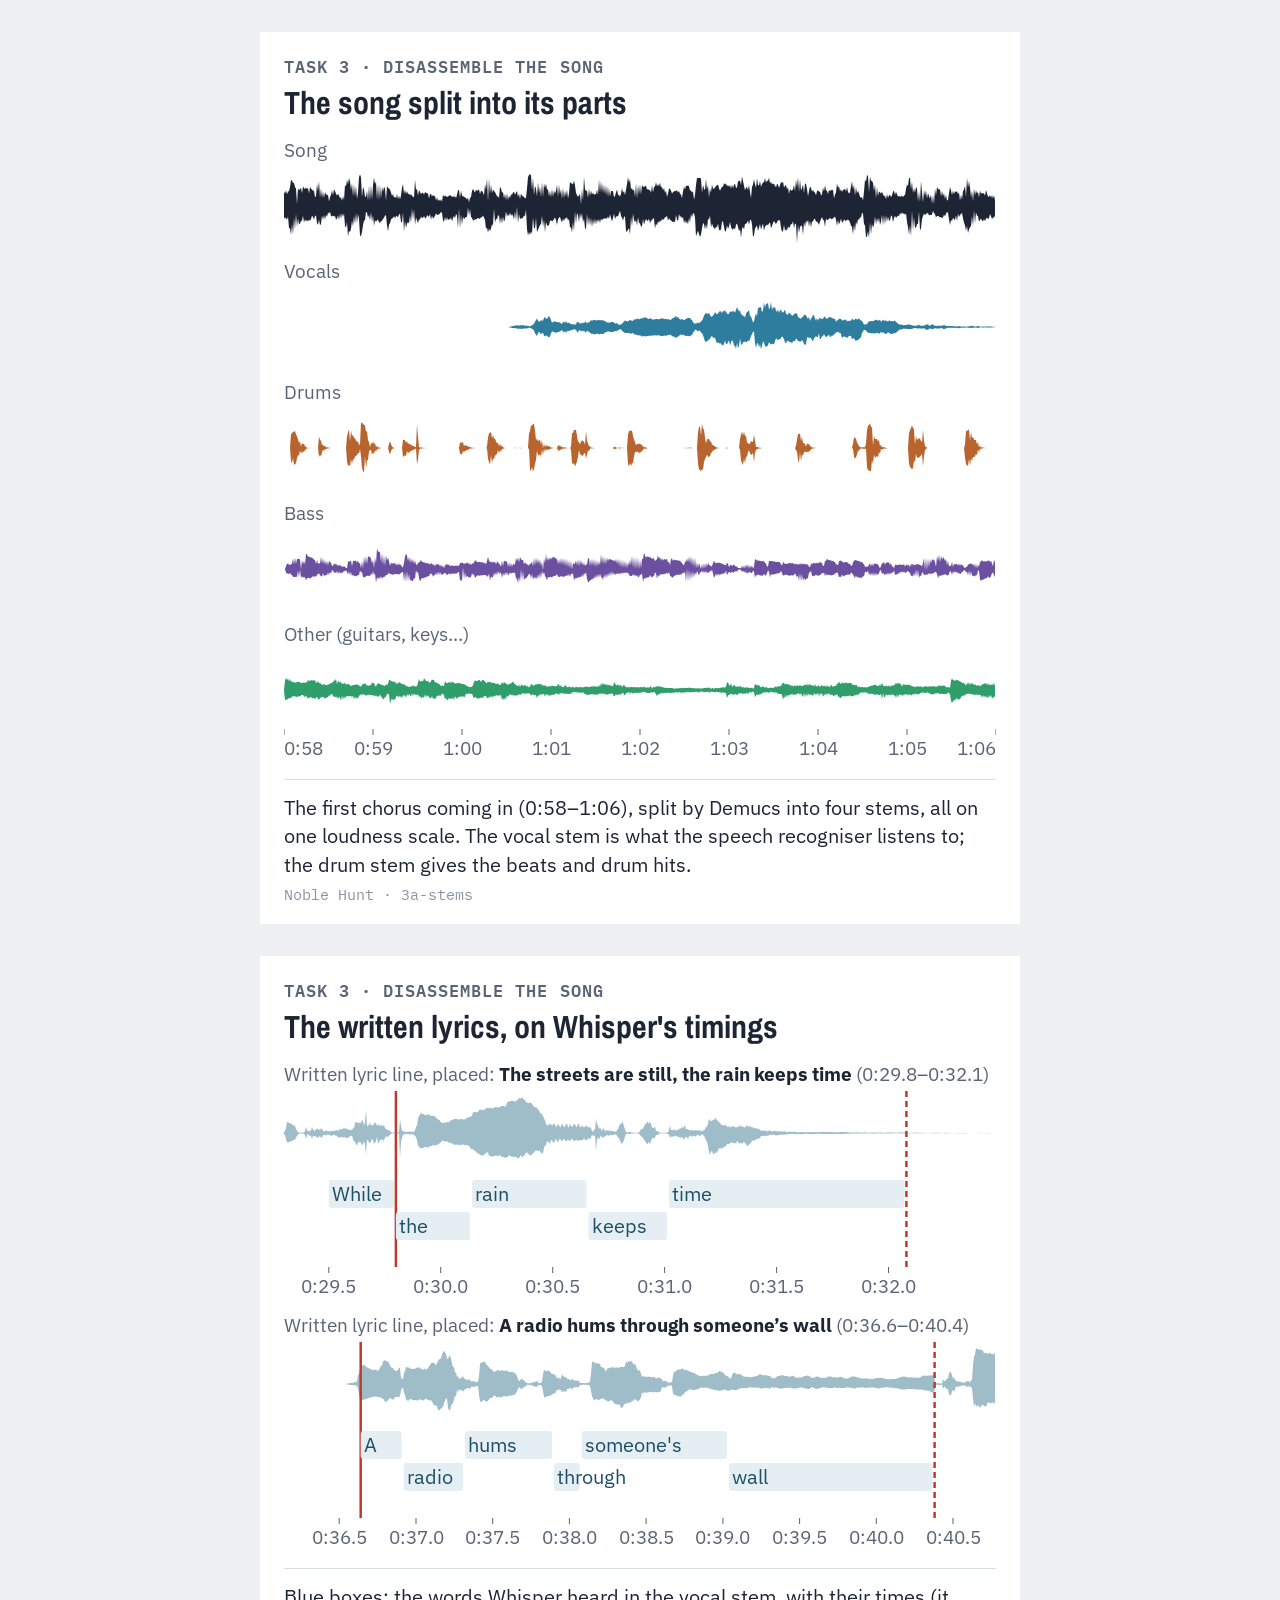
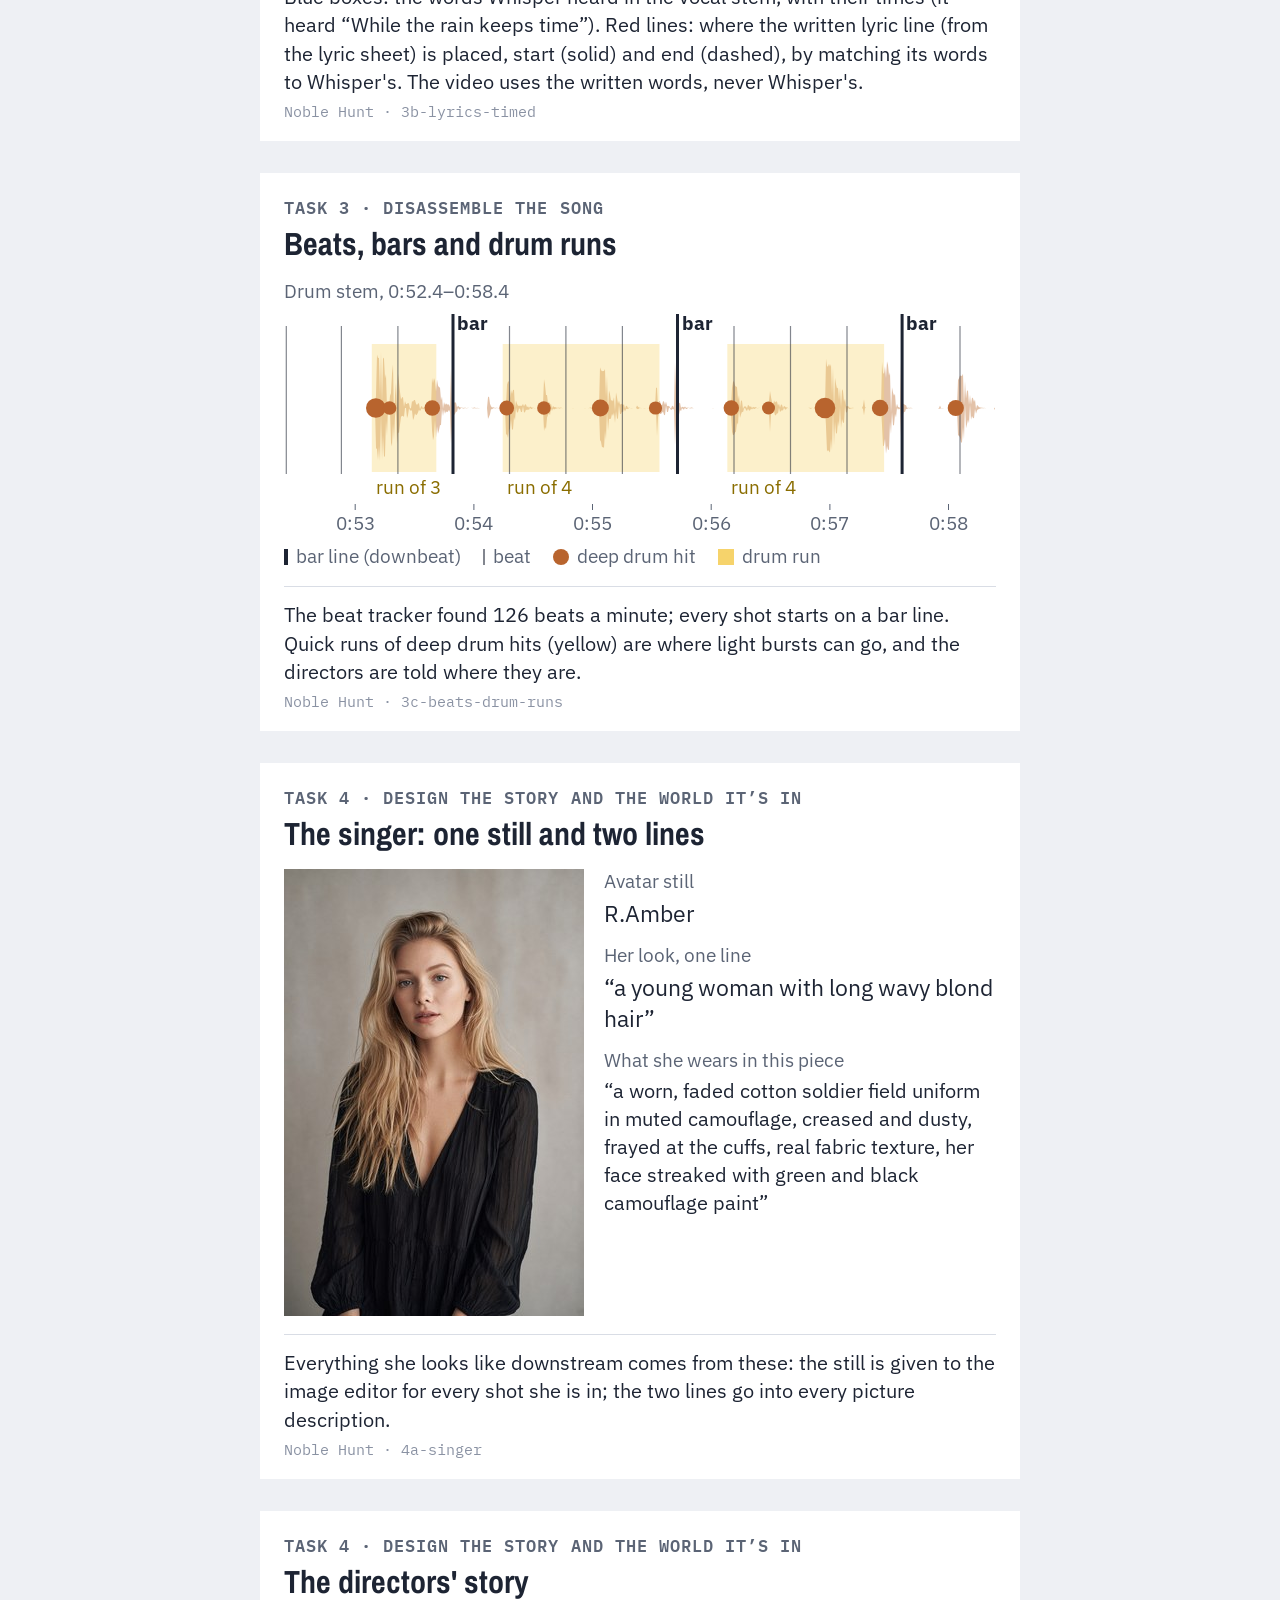
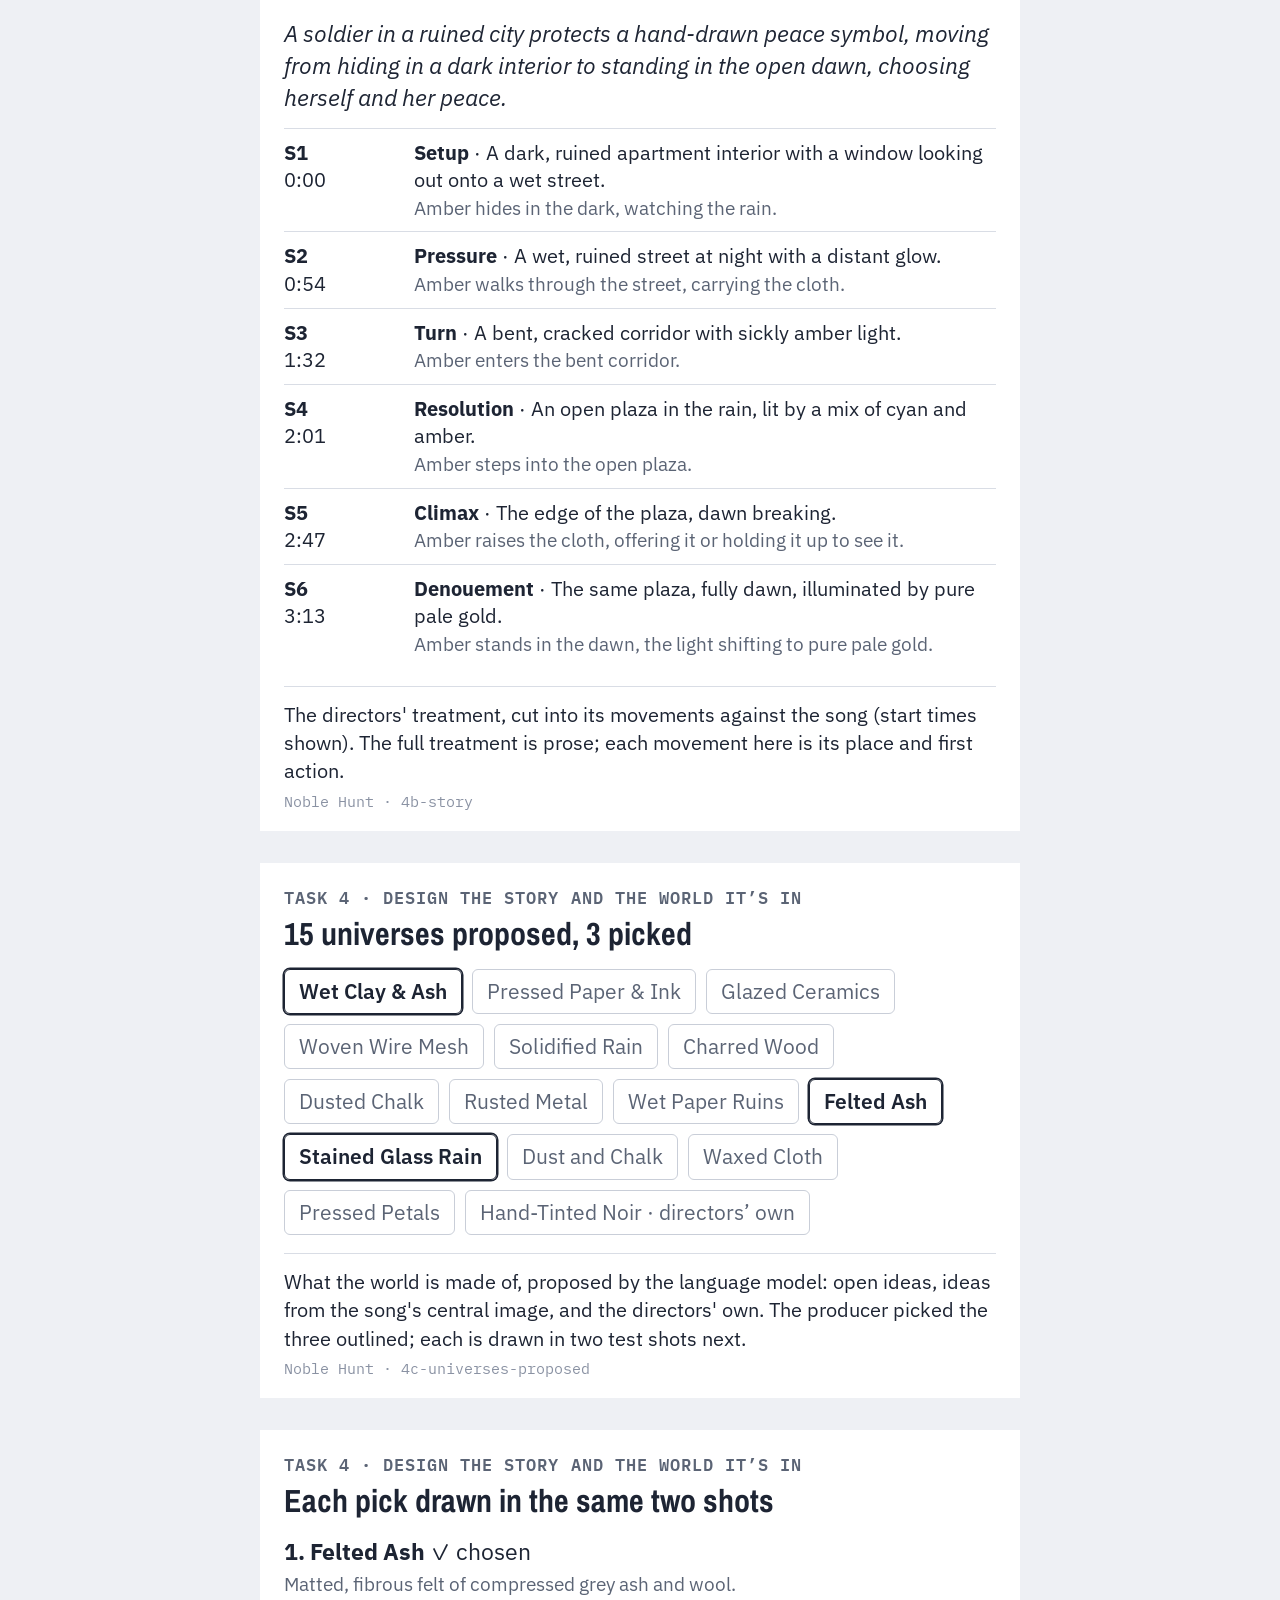
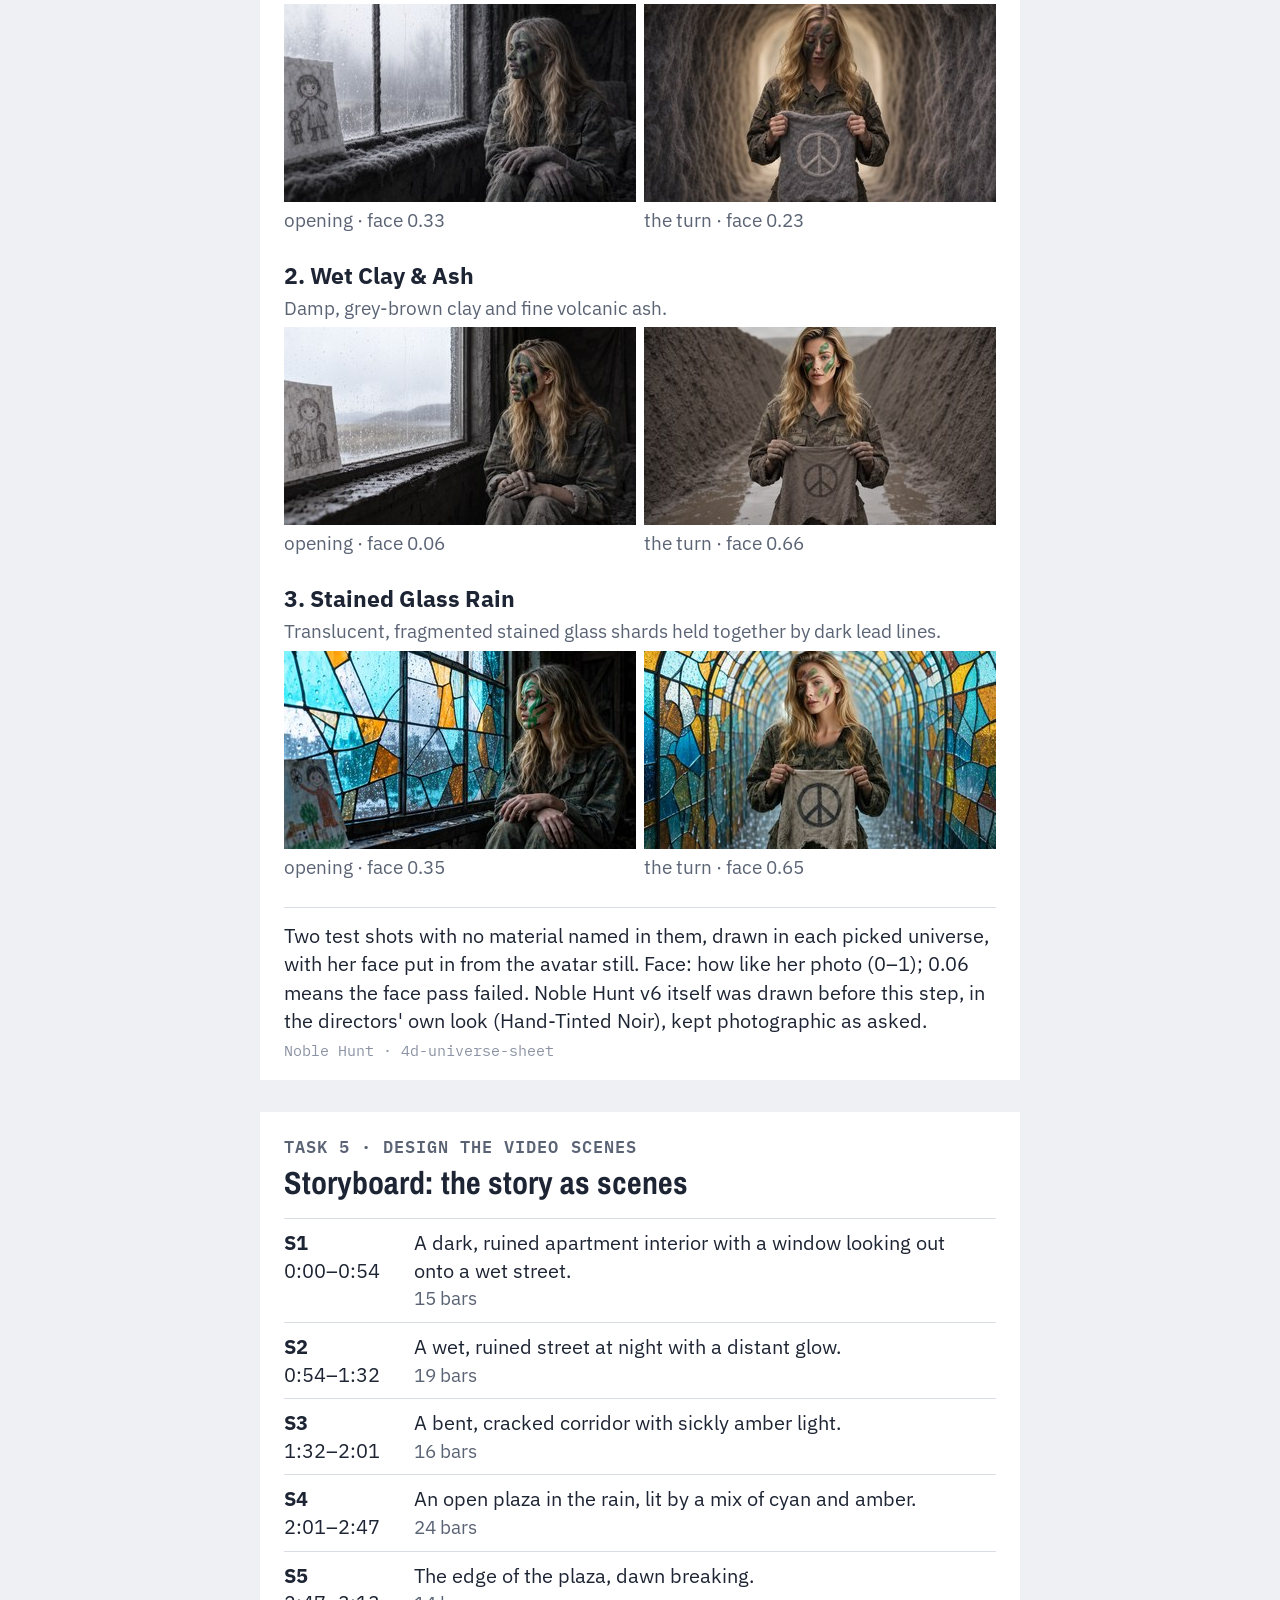
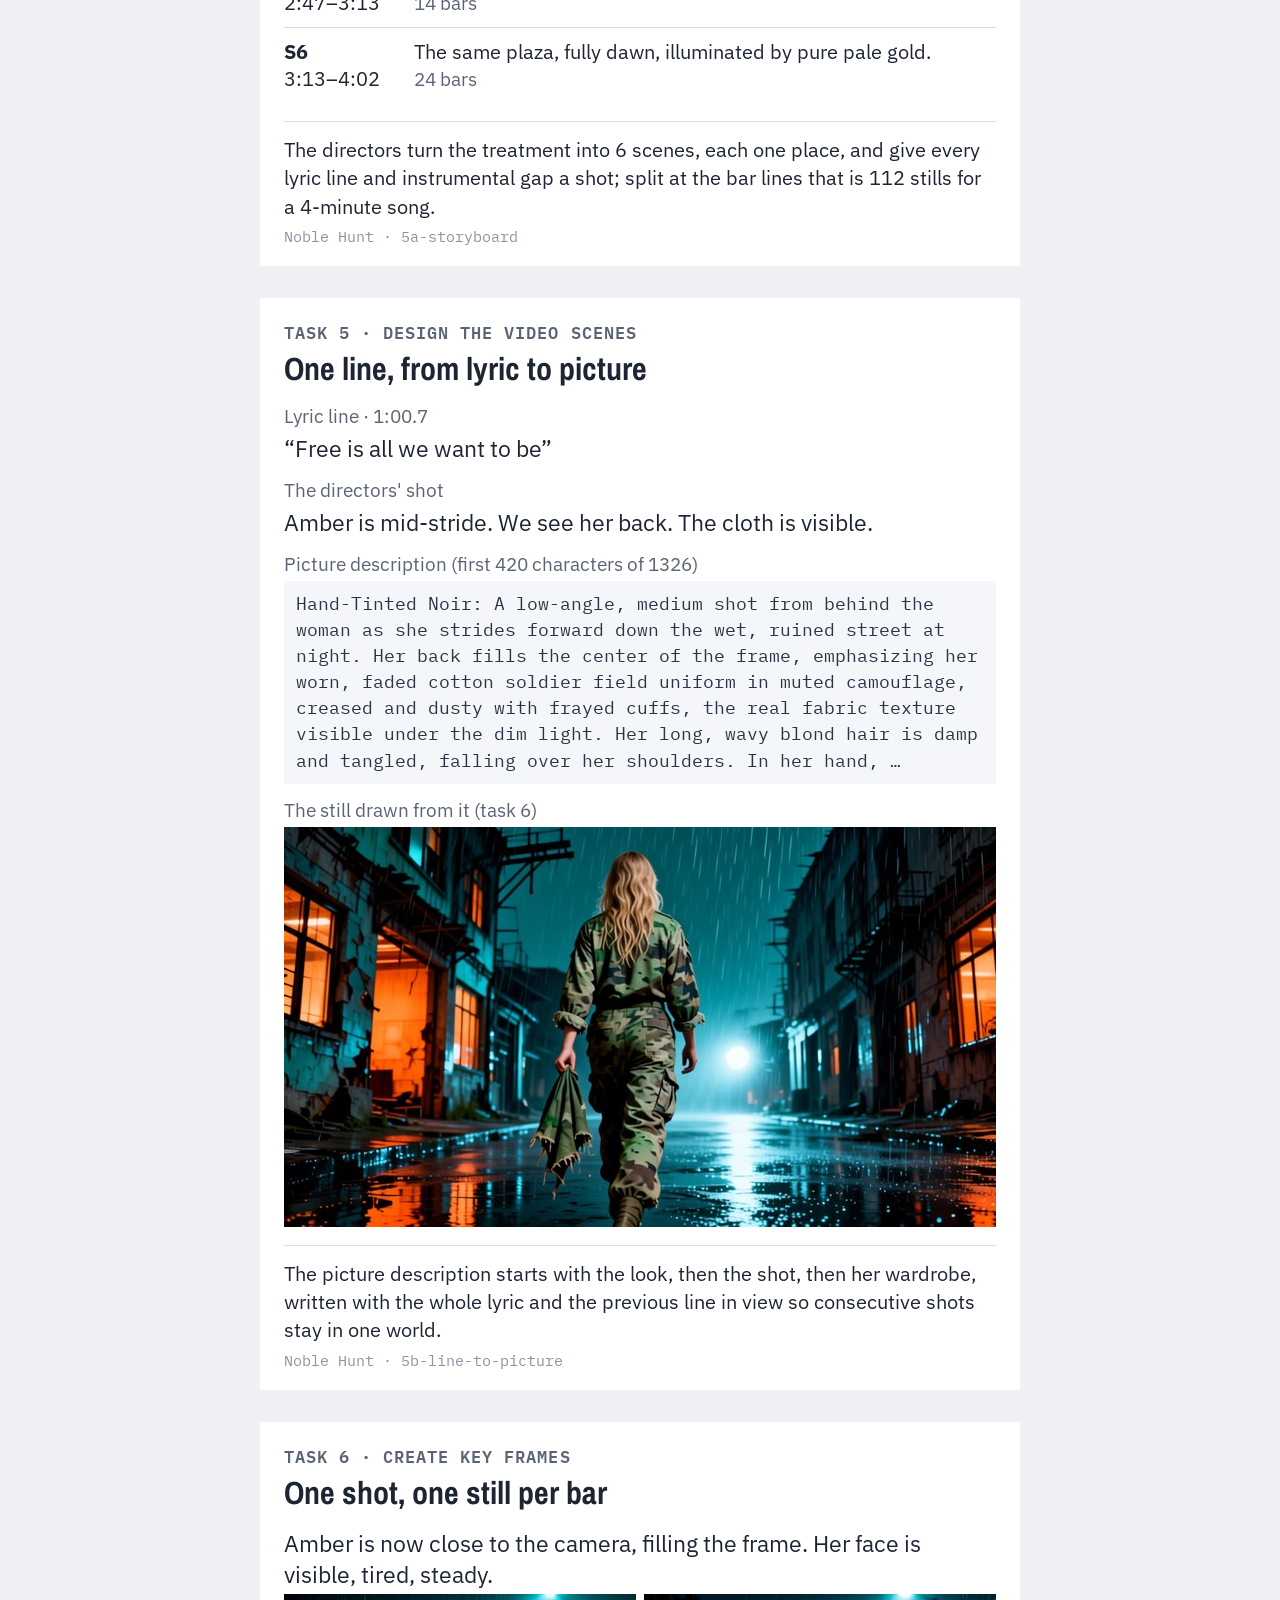
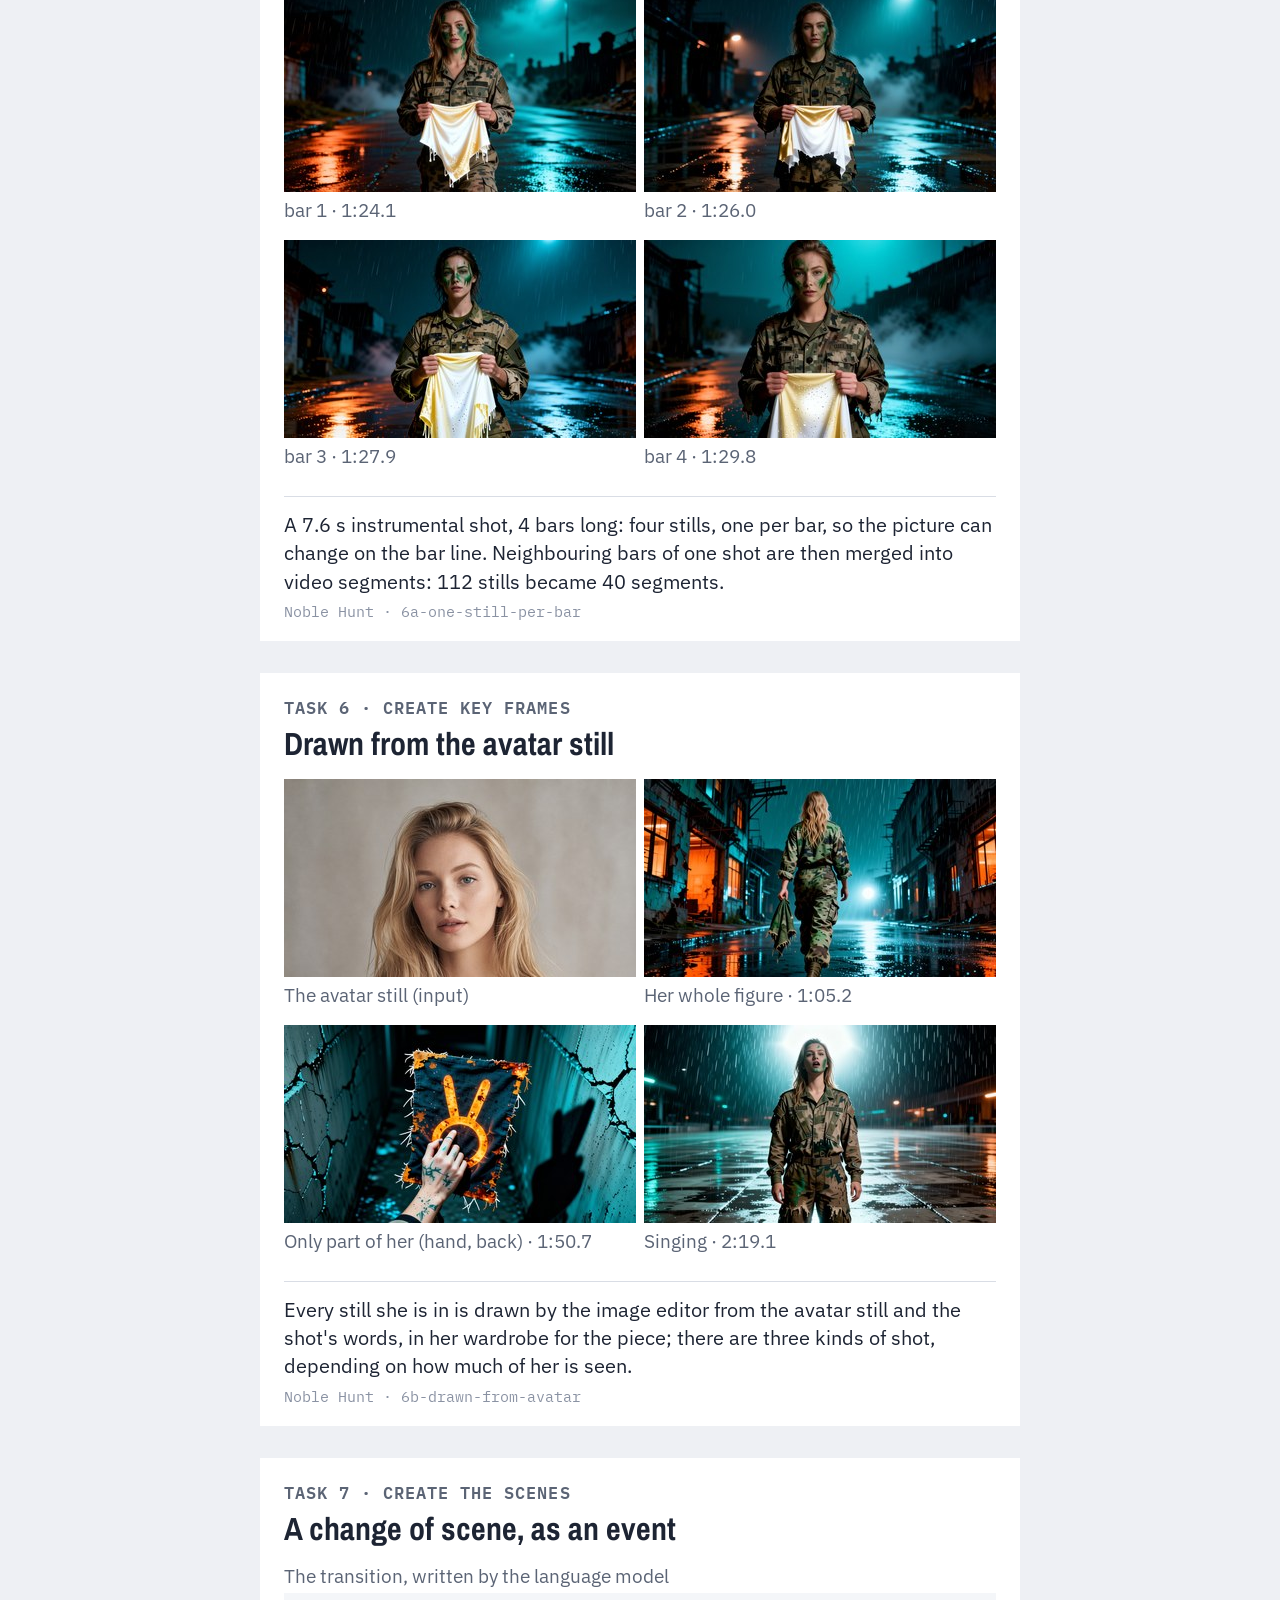
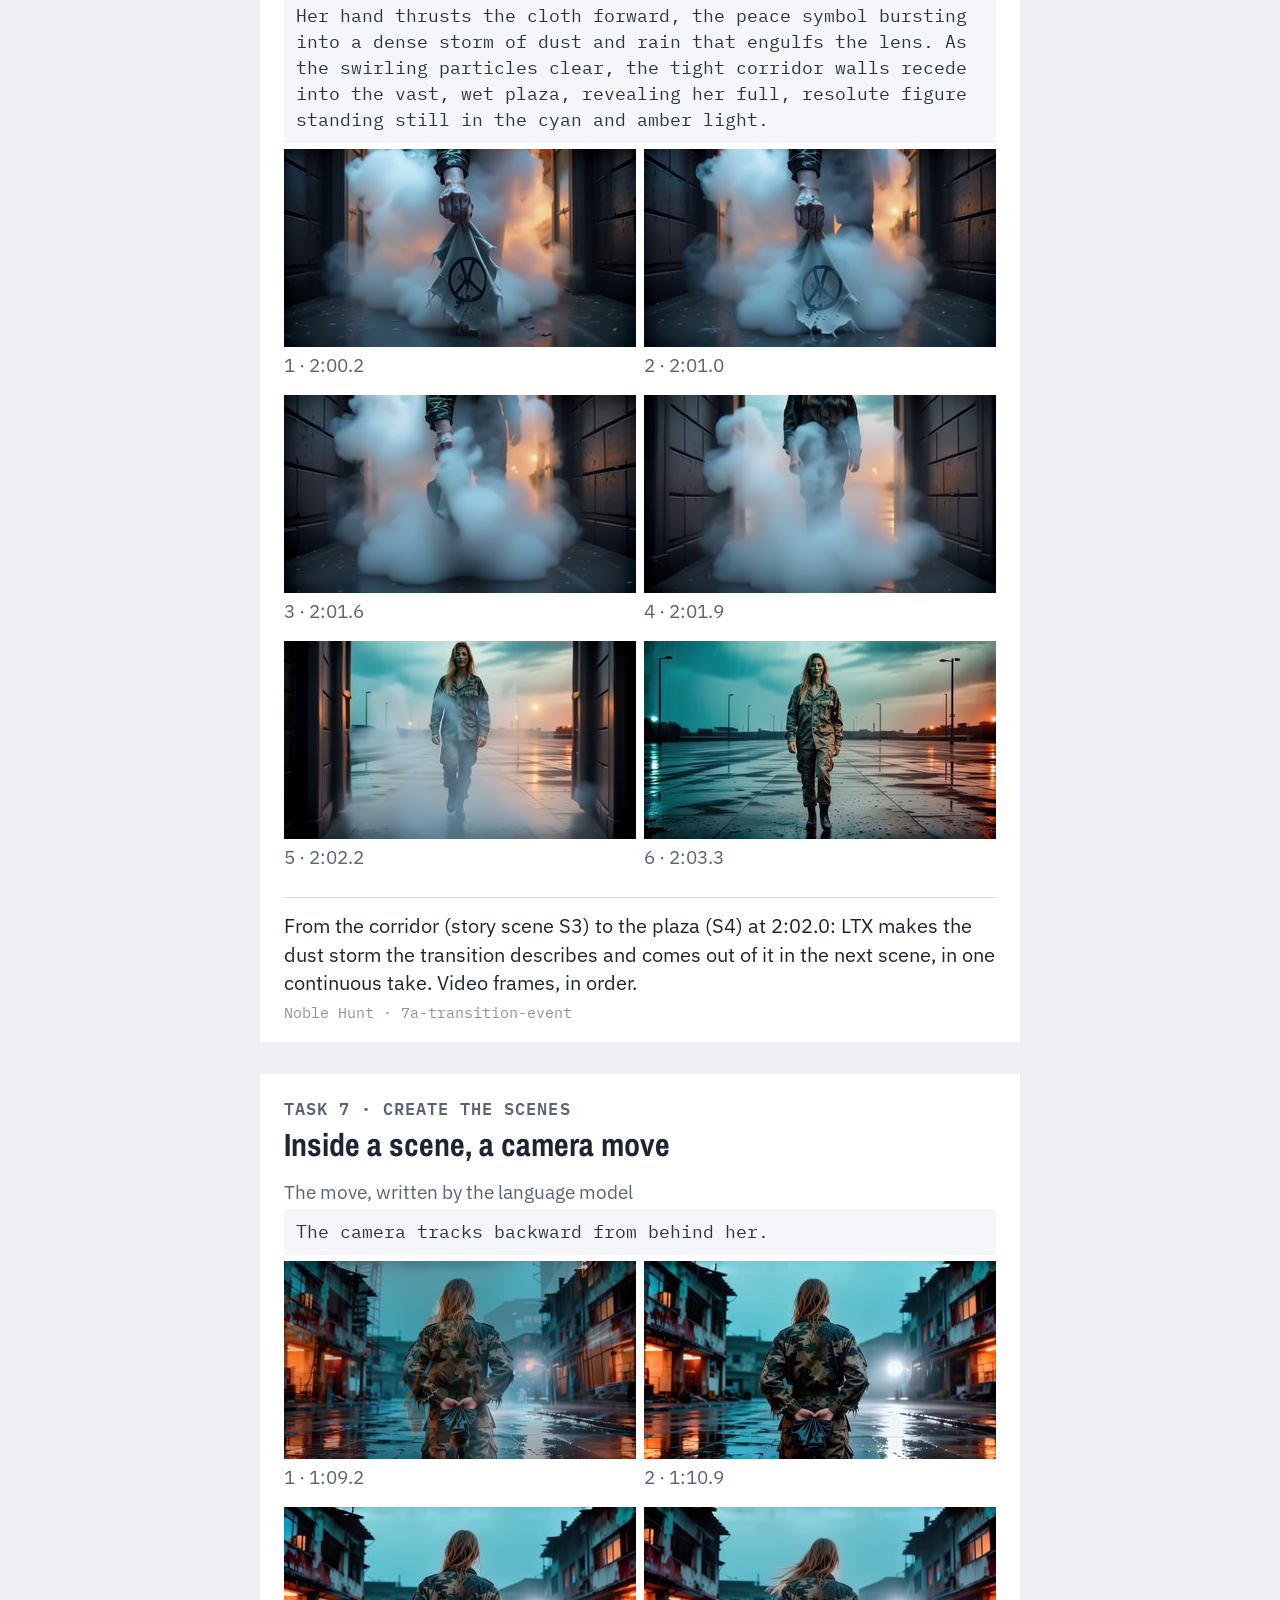
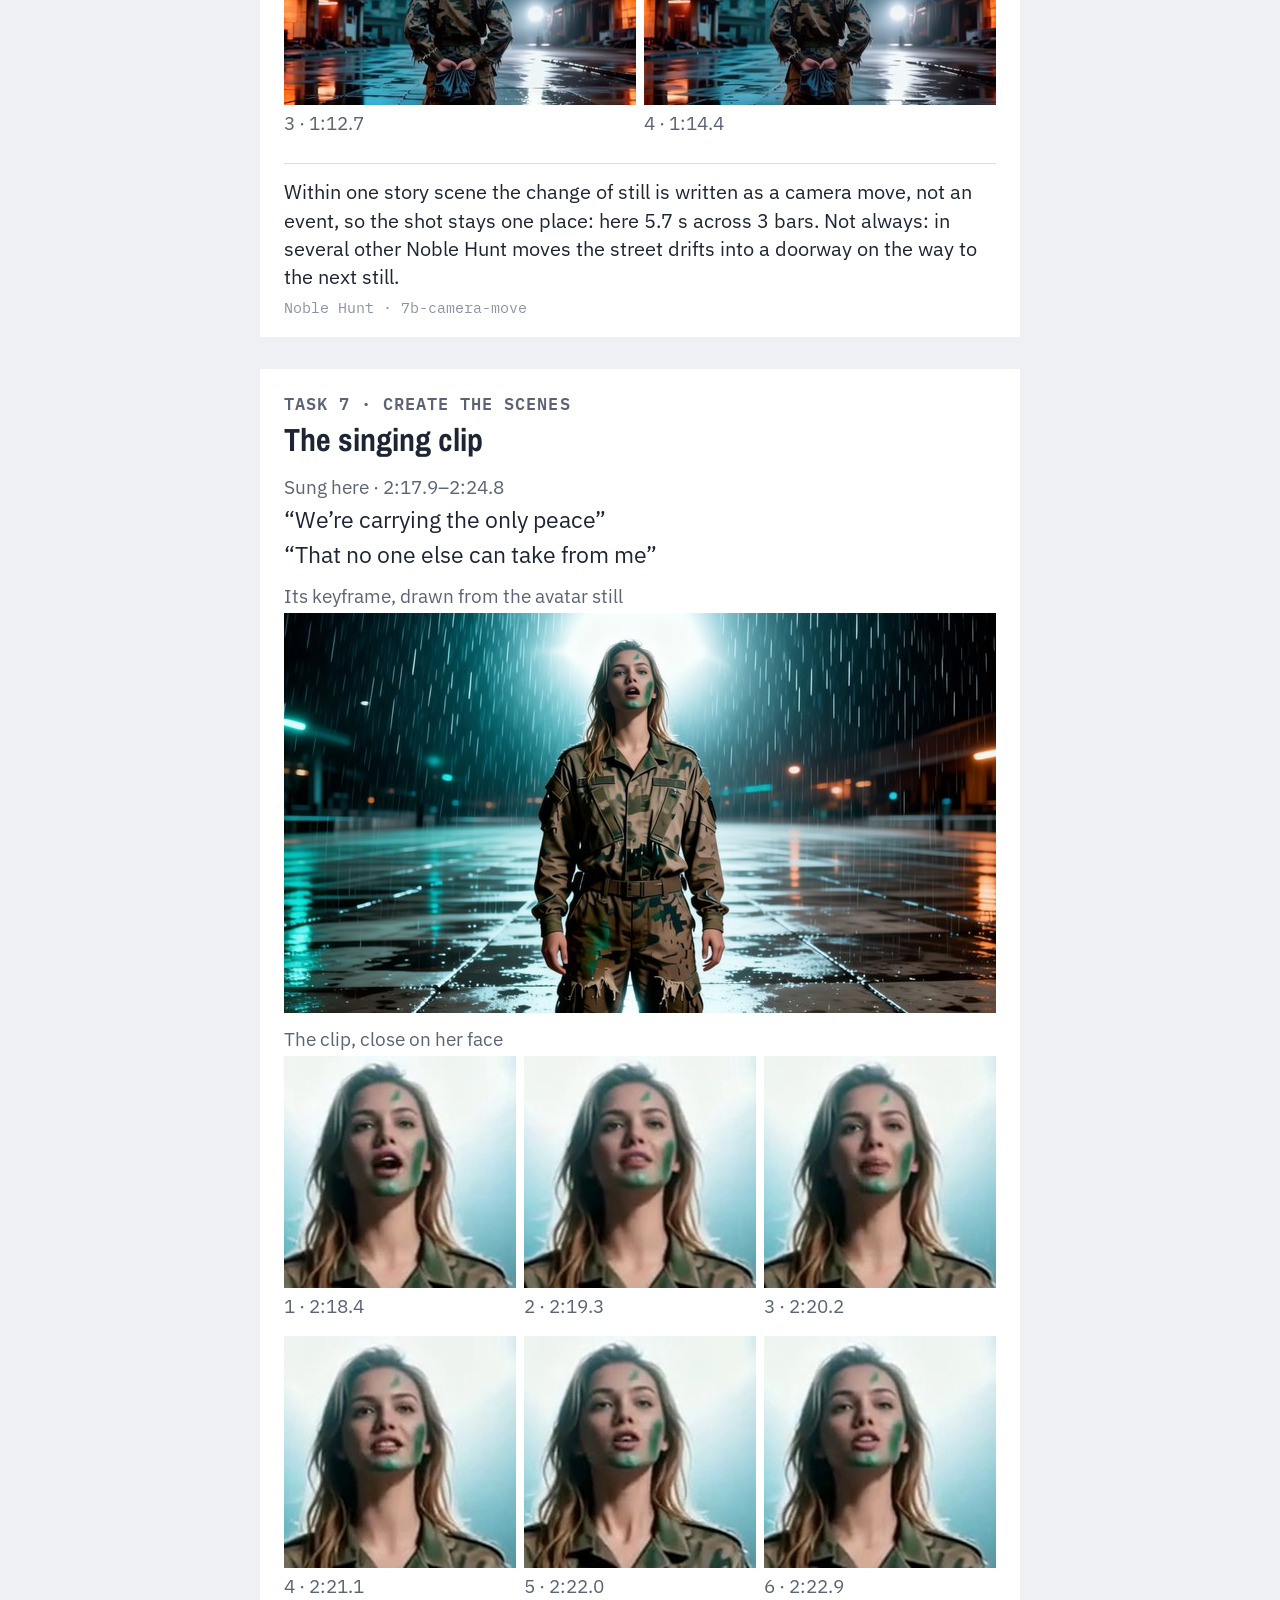
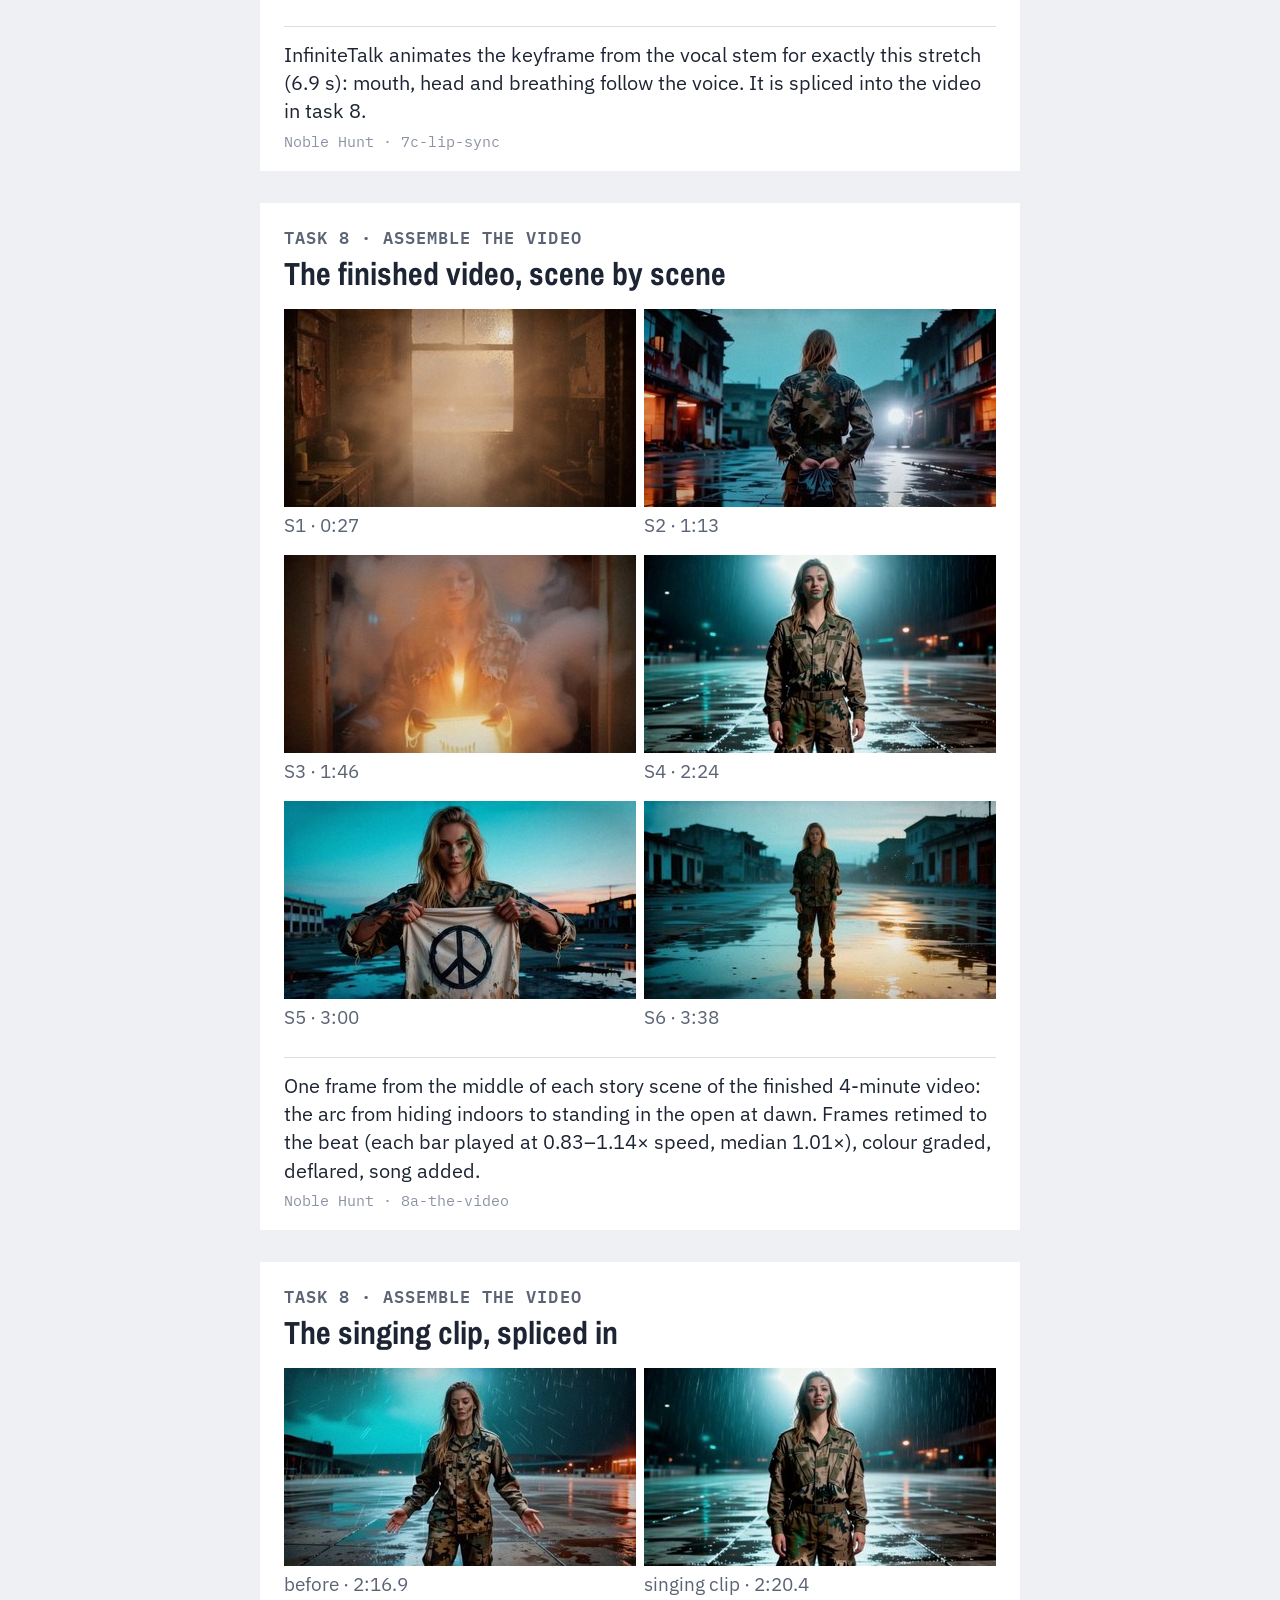
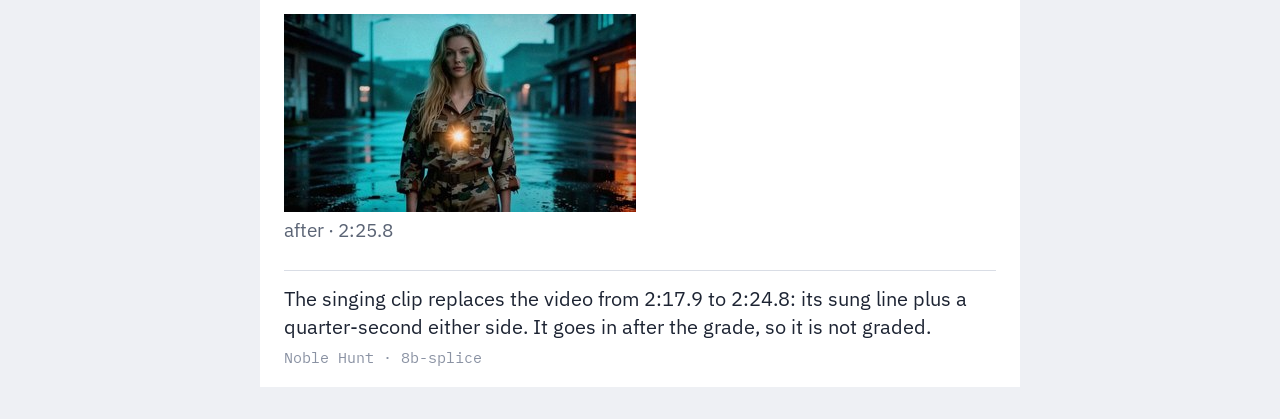
==== commit 4764813d: "Task 4 renamed: Design the story and the world it's in (page, cards, example figures) Co-Authored-By" ====
--- a/docs/design/20261107-pipeline-examples.html
+++ b/docs/design/20261107-pipeline-examples.html
@@ -26,4 +26,4 @@
 .key { display: flex; flex-wrap: wrap; gap: 8px 22px; font-size: 19px; color: #5b6475; margin-top: 8px; }
 .key i { display: inline-block; width: 16px; height: 16px; margin-right: 8px; vertical-align: -2px; }
 svg { display: block; font-family: "IBM Plex Sans", sans-serif; } svg.axis { margin-bottom: 4px; }
-</style></head><body><main><figure class="ex" id="3a-stems"><div class="task">Task 3 · Disassemble the song</div><h2>The song split into its parts</h2><div class="lab">Song</div><svg width="712" height="78"><path d="M0,39.0 L0,24.8 L1,26.4 L2,23.2 L3,27.3 L4,24.8 L5,24.1 L6,20.3 L7,13.1 L8,13.6 L9,15.9 L10,15.8 L11,20.3 L12,21.6 L13,36.9 L14,21.2 L15,23.5 L16,21.8 L17,21.1 L18,26.2 L19,19.2 L20,21.2 L21,22.1 L22,20.2 L23,21.9 L24,21.0 L25,26.6 L26,20.0 L27,21.8 L28,22.5 L29,23.7 L30,23.7 L31,30.3 L32,29.1 L33,16.7 L34,24.1 L35,14.0 L36,30.2 L37,21.3 L38,30.7 L39,24.4 L40,30.8 L41,25.3 L42,27.0 L43,28.2 L44,27.7 L45,34.5 L46,30.3 L47,27.7 L48,23.2 L49,28.6 L50,22.0 L51,24.3 L52,26.7 L53,28.8 L54,26.6 L55,28.7 L56,31.1 L57,30.6 L58,33.8 L59,29.0 L60,33.0 L61,17.9 L62,19.6 L63,12.8 L64,17.2 L65,11.0 L66,14.6 L67,23.1 L68,15.9 L69,29.4 L70,17.0 L71,29.4 L72,18.7 L73,31.9 L74,25.5 L75,10.6 L76,7.2 L77,10.5 L78,30.1 L79,20.1 L80,22.4 L81,29.4 L82,30.0 L83,23.8 L84,33.6 L85,18.6 L86,33.4 L87,17.4 L88,32.8 L89,18.0 L90,10.6 L91,16.9 L92,14.8 L93,32.5 L94,16.8 L95,33.2 L96,17.7 L97,31.2 L98,19.9 L99,24.8 L100,19.8 L101,21.7 L102,33.6 L103,19.0 L104,20.8 L105,21.7 L106,22.4 L107,25.4 L108,28.9 L109,27.0 L110,30.4 L111,29.7 L112,31.2 L113,27.1 L114,32.2 L115,28.5 L116,32.2 L117,28.5 L118,20.8 L119,16.9 L120,26.7 L121,22.8 L122,27.0 L123,24.2 L124,26.7 L125,27.1 L126,28.0 L127,27.3 L128,28.7 L129,29.8 L130,30.6 L131,12.7 L132,22.6 L133,22.3 L134,28.5 L135,23.0 L136,25.0 L137,26.9 L138,26.0 L139,25.5 L140,27.8 L141,25.0 L142,25.7 L143,26.3 L144,26.6 L145,31.4 L146,27.2 L147,27.0 L148,29.6 L149,27.8 L150,29.3 L151,29.0 L152,33.4 L153,30.3 L154,33.9 L155,32.2 L156,34.1 L157,32.2 L158,34.8 L159,27.6 L160,29.7 L161,28.4 L162,29.2 L163,30.1 L164,29.2 L165,29.0 L166,27.9 L167,28.7 L168,29.9 L169,29.3 L170,30.0 L171,28.9 L172,31.3 L173,27.8 L174,22.9 L175,23.3 L176,31.1 L177,23.6 L178,28.6 L179,29.3 L180,29.7 L181,30.6 L182,30.7 L183,32.8 L184,30.4 L185,35.3 L186,31.1 L187,30.0 L188,23.8 L189,22.0 L190,24.1 L191,25.6 L192,22.6 L193,24.0 L194,23.1 L195,22.5 L196,27.0 L197,24.1 L198,24.1 L199,25.5 L200,28.6 L201,17.1 L202,22.7 L203,11.2 L204,34.3 L205,11.5 L206,26.7 L207,17.5 L208,25.9 L209,22.4 L210,24.1 L211,25.2 L212,27.1 L213,29.3 L214,29.5 L215,31.0 L216,20.1 L217,21.3 L218,25.7 L219,25.1 L220,31.4 L221,26.4 L222,33.2 L223,26.1 L224,33.3 L225,28.6 L226,31.1 L227,27.5 L228,27.8 L229,25.5 L230,24.8 L231,27.7 L232,25.8 L233,24.1 L234,29.8 L235,26.6 L236,32.0 L237,26.5 L238,28.6 L239,29.5 L240,29.8 L241,31.4 L242,30.8 L243,21.5 L244,9.9 L245,8.1 L246,7.1 L247,8.4 L248,22.7 L249,10.5 L250,28.2 L251,18.7 L252,21.7 L253,29.5 L254,14.9 L255,26.0 L256,19.4 L257,30.3 L258,15.0 L259,30.0 L260,16.6 L261,21.0 L262,16.7 L263,22.5 L264,22.6 L265,29.4 L266,23.5 L267,30.5 L268,22.0 L269,30.0 L270,23.4 L271,26.8 L272,23.4 L273,17.7 L274,29.8 L275,17.8 L276,27.5 L277,21.9 L278,31.8 L279,20.8 L280,31.3 L281,23.5 L282,29.6 L283,22.5 L284,31.4 L285,26.2 L286,14.8 L287,16.4 L288,16.2 L289,17.4 L290,13.6 L291,18.4 L292,25.7 L293,28.2 L294,29.8 L295,28.6 L296,27.1 L297,37.3 L298,21.4 L299,33.3 L300,9.6 L301,22.6 L302,23.7 L303,23.7 L304,30.8 L305,21.4 L306,29.0 L307,23.4 L308,27.4 L309,25.4 L310,28.1 L311,26.7 L312,27.3 L313,22.4 L314,28.0 L315,12.7 L316,25.4 L317,13.7 L318,25.6 L319,16.5 L320,26.8 L321,17.8 L322,28.3 L323,18.6 L324,30.0 L325,20.2 L326,29.8 L327,24.1 L328,24.1 L329,24.2 L330,30.2 L331,29.1 L332,25.5 L333,22.5 L334,27.8 L335,28.0 L336,29.7 L337,26.7 L338,21.1 L339,25.8 L340,24.1 L341,27.9 L342,22.8 L343,17.0 L344,9.9 L345,15.7 L346,12.0 L347,21.9 L348,21.2 L349,23.7 L350,22.2 L351,29.8 L352,16.3 L353,31.8 L354,17.5 L355,27.5 L356,17.3 L357,27.7 L358,17.7 L359,19.7 L360,20.1 L361,19.0 L362,18.8 L363,22.7 L364,21.7 L365,23.3 L366,23.1 L367,25.7 L368,18.1 L369,25.4 L370,20.1 L371,19.4 L372,15.2 L373,19.5 L374,17.0 L375,19.3 L376,15.6 L377,20.6 L378,19.8 L379,23.6 L380,20.7 L381,25.7 L382,23.7 L383,29.8 L384,26.7 L385,21.4 L386,21.7 L387,23.7 L388,26.5 L389,25.2 L390,24.2 L391,24.1 L392,24.2 L393,23.1 L394,25.6 L395,24.1 L396,26.8 L397,27.4 L398,31.0 L399,24.6 L400,19.5 L401,22.4 L402,18.4 L403,18.9 L404,18.6 L405,19.3 L406,23.4 L407,23.6 L408,25.6 L409,24.2 L410,32.8 L411,27.8 L412,17.7 L413,11.0 L414,11.0 L415,11.1 L416,10.7 L417,11.7 L418,25.8 L419,17.9 L420,21.4 L421,23.3 L422,11.9 L423,22.8 L424,18.0 L425,30.4 L426,21.6 L427,25.6 L428,17.5 L429,21.7 L430,21.7 L431,20.5 L432,18.9 L433,18.3 L434,17.4 L435,21.3 L436,23.8 L437,21.4 L438,19.7 L439,19.7 L440,16.1 L441,17.5 L442,16.4 L443,19.2 L444,17.9 L445,19.8 L446,17.9 L447,21.6 L448,17.4 L449,21.3 L450,17.7 L451,16.8 L452,20.9 L453,20.5 L454,14.2 L455,14.2 L456,13.4 L457,17.9 L458,9.2 L459,13.9 L460,18.8 L461,23.3 L462,20.8 L463,20.1 L464,23.1 L465,18.1 L466,25.1 L467,30.9 L468,20.1 L469,17.6 L470,12.2 L471,17.3 L472,20.7 L473,11.0 L474,18.2 L475,18.2 L476,13.8 L477,20.1 L478,17.1 L479,15.8 L480,14.9 L481,10.9 L482,15.7 L483,13.5 L484,14.1 L485,10.5 L486,16.5 L487,14.5 L488,17.6 L489,16.4 L490,17.0 L491,18.8 L492,20.2 L493,17.0 L494,17.6 L495,21.0 L496,18.3 L497,15.0 L498,15.9 L499,14.8 L500,20.6 L501,18.8 L502,18.0 L503,22.3 L504,20.3 L505,26.9 L506,22.0 L507,23.4 L508,23.6 L509,22.2 L510,18.0 L511,24.3 L512,12.7 L513,20.4 L514,10.1 L515,25.0 L516,12.2 L517,23.4 L518,21.1 L519,17.4 L520,25.9 L521,16.8 L522,16.7 L523,22.1 L524,29.2 L525,24.1 L526,19.2 L527,20.9 L528,24.4 L529,22.9 L530,24.9 L531,25.5 L532,28.3 L533,24.2 L534,23.3 L535,24.8 L536,24.4 L537,28.5 L538,27.2 L539,20.6 L540,24.4 L541,18.3 L542,23.2 L543,24.1 L544,26.9 L545,22.8 L546,24.4 L547,22.5 L548,23.6 L549,22.4 L550,31.4 L551,27.6 L552,25.5 L553,16.6 L554,20.7 L555,19.3 L556,23.9 L557,22.3 L558,24.9 L559,22.8 L560,22.7 L561,21.4 L562,24.8 L563,19.9 L564,24.7 L565,26.6 L566,25.4 L567,19.2 L568,14.3 L569,22.4 L570,17.6 L571,28.6 L572,20.0 L573,26.6 L574,23.6 L575,26.2 L576,29.7 L577,30.8 L578,30.1 L579,33.5 L580,24.7 L581,12.5 L582,14.7 L583,8.2 L584,8.7 L585,25.2 L586,9.8 L587,13.5 L588,14.2 L589,15.8 L590,23.9 L591,17.3 L592,31.3 L593,20.1 L594,29.1 L595,24.4 L596,25.2 L597,26.8 L598,24.4 L599,27.6 L600,29.1 L601,28.9 L602,32.0 L603,27.1 L604,31.0 L605,28.2 L606,27.9 L607,30.0 L608,28.5 L609,24.8 L610,23.4 L611,28.1 L612,24.7 L613,27.3 L614,29.7 L615,28.6 L616,30.1 L617,29.2 L618,28.5 L619,30.3 L620,28.2 L621,28.2 L622,21.7 L623,17.4 L624,19.1 L625,11.3 L626,10.7 L627,22.6 L628,14.7 L629,25.9 L630,21.1 L631,25.8 L632,20.1 L633,21.8 L634,34.2 L635,24.3 L636,34.9 L637,14.0 L638,25.4 L639,35.3 L640,22.9 L641,28.9 L642,23.3 L643,31.5 L644,26.1 L645,28.9 L646,31.5 L647,27.5 L648,36.8 L649,27.8 L650,37.0 L651,21.4 L652,28.5 L653,20.0 L654,21.7 L655,22.7 L656,21.9 L657,29.4 L658,23.8 L659,29.2 L660,25.9 L661,31.9 L662,27.7 L663,33.5 L664,33.0 L665,26.0 L666,20.0 L667,23.6 L668,28.0 L669,23.5 L670,27.3 L671,24.3 L672,25.3 L673,23.9 L674,27.2 L675,25.3 L676,33.7 L677,27.5 L678,32.5 L679,24.2 L680,22.5 L681,18.8 L682,29.8 L683,10.6 L684,20.7 L685,13.9 L686,20.6 L687,30.3 L688,23.5 L689,33.9 L690,21.4 L691,28.2 L692,23.2 L693,26.5 L694,25.1 L695,30.2 L696,23.4 L697,26.8 L698,25.8 L699,26.5 L700,26.3 L701,28.8 L702,23.0 L703,26.2 L704,29.8 L705,29.5 L706,28.0 L707,30.7 L708,27.9 L709,31.4 L710,28.2 L711,33.3 L711,48.3 L710,50.7 L709,50.3 L708,52.2 L707,49.2 L706,47.0 L705,51.1 L704,52.2 L703,50.4 L702,51.7 L701,54.2 L700,52.1 L699,54.3 L698,53.8 L697,51.5 L696,53.1 L695,54.8 L694,48.9 L693,48.8 L692,45.6 L691,56.3 L690,43.4 L689,58.9 L688,49.3 L687,59.3 L686,59.9 L685,62.6 L684,65.9 L683,59.0 L682,63.7 L681,58.5 L680,55.5 L679,51.5 L678,45.7 L677,46.9 L676,48.1 L675,50.1 L674,46.8 L673,54.0 L672,48.4 L671,52.9 L670,52.3 L669,50.8 L668,54.0 L667,52.9 L666,58.0 L665,52.5 L664,45.7 L663,45.1 L662,46.8 L661,49.4 L660,47.5 L659,50.6 L658,51.1 L657,50.0 L656,50.5 L655,49.4 L654,48.9 L653,49.0 L652,50.6 L651,47.3 L650,46.1 L649,44.1 L648,47.4 L647,48.2 L646,47.7 L645,48.5 L644,46.3 L643,46.1 L642,47.1 L641,48.2 L640,46.6 L639,49.1 L638,52.3 L637,61.2 L636,63.6 L635,44.6 L634,56.7 L633,57.3 L632,60.8 L631,60.4 L630,50.6 L629,63.6 L628,43.4 L627,69.4 L626,58.2 L625,67.6 L624,60.2 L623,54.9 L622,46.2 L621,48.1 L620,46.3 L619,46.9 L618,45.3 L617,47.5 L616,45.9 L615,49.3 L614,48.5 L613,49.7 L612,51.1 L611,48.7 L610,51.0 L609,55.2 L608,49.0 L607,48.4 L606,53.5 L605,53.8 L604,49.4 L603,54.9 L602,48.6 L601,57.6 L600,48.0 L599,58.3 L598,47.9 L597,54.8 L596,57.9 L595,50.7 L594,55.5 L593,51.1 L592,57.5 L591,49.4 L590,57.8 L589,60.7 L588,56.7 L587,67.4 L586,54.9 L585,71.1 L584,64.2 L583,69.5 L582,70.2 L581,58.4 L580,56.9 L579,46.4 L578,45.9 L577,50.6 L576,50.3 L575,52.9 L574,52.0 L573,58.0 L572,54.6 L571,64.2 L570,57.5 L569,67.4 L568,59.4 L567,58.8 L566,55.4 L565,53.6 L564,52.8 L563,52.8 L562,54.2 L561,53.3 L560,52.4 L559,54.9 L558,55.6 L557,51.4 L556,54.9 L555,57.4 L554,53.1 L553,59.0 L552,52.7 L551,49.4 L550,50.6 L549,51.3 L548,52.3 L547,51.9 L546,50.8 L545,51.8 L544,52.7 L543,53.6 L542,51.2 L541,60.0 L540,53.5 L539,52.8 L538,50.1 L537,52.2 L536,54.4 L535,58.1 L534,55.8 L533,54.5 L532,54.7 L531,51.7 L530,51.9 L529,54.2 L528,54.9 L527,60.3 L526,53.7 L525,59.8 L524,52.5 L523,56.1 L522,53.7 L521,60.1 L520,54.9 L519,67.9 L518,58.6 L517,58.8 L516,60.0 L515,65.7 L514,58.1 L513,76.1 L512,57.3 L511,56.5 L510,61.5 L509,54.1 L508,57.5 L507,56.8 L506,59.7 L505,61.3 L504,59.2 L503,63.8 L502,61.9 L501,64.0 L500,57.8 L499,64.5 L498,64.4 L497,61.1 L496,53.2 L495,53.4 L494,52.9 L493,55.5 L492,56.7 L491,56.0 L490,53.7 L489,55.9 L488,58.9 L487,61.2 L486,55.3 L485,56.5 L484,58.3 L483,57.6 L482,58.6 L481,59.5 L480,63.7 L479,56.6 L478,59.3 L477,62.7 L476,56.9 L475,60.7 L474,63.9 L473,58.6 L472,60.0 L471,61.6 L470,68.2 L469,69.9 L468,57.3 L467,52.8 L466,52.9 L465,57.7 L464,53.5 L463,55.8 L462,56.7 L461,57.1 L460,62.5 L459,59.9 L458,61.6 L457,70.8 L456,61.9 L455,64.2 L454,59.8 L453,56.5 L452,57.8 L451,62.5 L450,60.9 L449,62.3 L448,62.5 L447,59.8 L446,55.1 L445,59.4 L444,62.0 L443,58.3 L442,63.8 L441,64.7 L440,59.9 L439,54.5 L438,54.5 L437,62.4 L436,63.2 L435,62.9 L434,56.6 L433,60.4 L432,59.5 L431,62.3 L430,61.1 L429,59.4 L428,56.3 L427,60.5 L426,48.4 L425,52.9 L424,51.4 L423,62.6 L422,57.1 L421,62.4 L420,56.9 L419,55.9 L418,61.6 L417,67.6 L416,70.0 L415,67.1 L414,63.8 L413,66.4 L412,69.3 L411,50.5 L410,46.2 L409,46.5 L408,50.7 L407,46.7 L406,55.5 L405,50.9 L404,57.4 L403,54.0 L402,56.7 L401,52.7 L400,56.5 L399,49.8 L398,51.7 L397,48.9 L396,50.0 L395,46.9 L394,53.9 L393,52.8 L392,48.0 L391,54.9 L390,54.4 L389,55.3 L388,54.3 L387,53.6 L386,52.8 L385,51.0 L384,53.9 L383,48.7 L382,50.1 L381,50.2 L380,52.2 L379,52.8 L378,52.1 L377,54.7 L376,53.3 L375,56.0 L374,54.2 L373,58.4 L372,56.4 L371,61.7 L370,51.6 L369,51.2 L368,53.5 L367,53.3 L366,56.7 L365,51.6 L364,54.1 L363,53.5 L362,52.0 L361,54.2 L360,57.8 L359,52.0 L358,59.5 L357,59.4 L356,56.4 L355,55.7 L354,50.3 L353,58.5 L352,53.1 L351,55.2 L350,53.1 L349,46.5 L348,59.8 L347,49.7 L346,67.2 L345,61.3 L344,62.5 L343,64.7 L342,64.3 L341,49.6 L340,49.8 L339,53.8 L338,50.7 L337,49.0 L336,43.8 L335,46.6 L334,49.6 L333,49.3 L332,49.5 L331,52.3 L330,46.5 L329,51.1 L328,54.5 L327,51.0 L326,47.2 L325,51.9 L324,49.4 L323,51.6 L322,51.6 L321,51.2 L320,51.8 L319,51.8 L318,53.6 L317,51.6 L316,55.9 L315,52.0 L314,55.5 L313,52.2 L312,57.4 L311,51.6 L310,58.2 L309,51.9 L308,60.2 L307,50.7 L306,58.7 L305,49.4 L304,58.7 L303,46.7 L302,62.0 L301,61.2 L300,51.4 L299,55.5 L298,46.0 L297,51.8 L296,46.0 L295,55.0 L294,48.6 L293,46.0 L292,56.7 L291,44.2 L290,64.3 L289,54.5 L288,65.4 L287,60.3 L286,60.4 L285,52.0 L284,53.8 L283,49.9 L282,51.8 L281,51.0 L280,54.2 L279,51.8 L278,55.2 L277,53.2 L276,50.1 L275,50.6 L274,52.6 L273,57.9 L272,53.2 L271,50.5 L270,51.9 L269,53.7 L268,54.3 L267,53.3 L266,54.0 L265,57.9 L264,58.9 L263,58.2 L262,54.9 L261,65.6 L260,52.5 L259,60.0 L258,48.8 L257,57.1 L256,57.9 L255,60.4 L254,62.6 L253,65.5 L252,51.0 L251,61.4 L250,61.0 L249,50.8 L248,66.7 L247,64.5 L246,68.1 L245,65.1 L244,68.5 L243,62.2 L242,42.6 L241,49.2 L240,48.6 L239,50.7 L238,51.5 L237,50.9 L236,52.4 L235,47.0 L234,56.6 L233,39.4 L232,53.6 L231,44.2 L230,52.3 L229,49.1 L228,46.9 L227,49.1 L226,45.5 L225,49.3 L224,46.9 L223,49.7 L222,44.3 L221,51.9 L220,55.0 L219,49.6 L218,56.8 L217,49.7 L216,57.1 L215,48.4 L214,48.6 L213,52.2 L212,51.7 L211,55.8 L210,41.6 L209,58.4 L208,57.3 L207,61.5 L206,64.2 L205,61.4 L204,65.7 L203,60.6 L202,62.0 L201,52.9 L200,50.5 L199,48.5 L198,50.3 L197,50.2 L196,51.4 L195,51.8 L194,50.8 L193,51.7 L192,52.4 L191,52.2 L190,53.2 L189,53.6 L188,51.1 L187,49.8 L186,42.2 L185,48.7 L184,40.5 L183,50.0 L182,50.0 L181,50.7 L180,52.6 L179,49.5 L178,58.0 L177,47.4 L176,61.3 L175,41.6 L174,61.2 L173,48.6 L172,47.0 L171,51.2 L170,48.8 L169,51.2 L168,54.4 L167,50.3 L166,52.8 L165,51.8 L164,53.6 L163,49.9 L162,53.9 L161,50.1 L160,54.8 L159,53.5 L158,45.7 L157,45.1 L156,46.6 L155,47.3 L154,48.1 L153,47.8 L152,46.2 L151,49.0 L150,50.2 L149,51.7 L148,48.5 L147,52.9 L146,46.9 L145,49.7 L144,49.2 L143,48.0 L142,51.5 L141,51.1 L140,49.0 L139,50.9 L138,50.9 L137,49.6 L136,52.8 L135,52.2 L134,56.3 L133,53.5 L132,50.5 L131,57.9 L130,42.3 L129,52.8 L128,41.7 L127,55.8 L126,48.3 L125,56.4 L124,55.0 L123,56.8 L122,60.7 L121,54.1 L120,64.8 L119,45.4 L118,55.5 L117,55.0 L116,47.0 L115,47.3 L114,50.8 L113,48.7 L112,49.4 L111,51.3 L110,49.0 L109,51.1 L108,51.2 L107,52.5 L106,56.3 L105,57.8 L104,64.5 L103,58.5 L102,48.2 L101,48.5 L100,50.9 L99,51.7 L98,54.0 L97,54.0 L96,55.7 L95,55.4 L94,52.5 L93,53.3 L92,54.9 L91,52.9 L90,59.0 L89,48.4 L88,55.0 L87,45.2 L86,53.5 L85,48.0 L84,50.6 L83,45.7 L82,44.7 L81,53.5 L80,53.6 L79,58.2 L78,65.0 L77,68.9 L76,68.6 L75,51.7 L74,47.2 L73,56.1 L72,45.9 L71,57.2 L70,48.9 L69,59.4 L68,53.6 L67,61.8 L66,65.1 L65,63.9 L64,69.6 L63,54.9 L62,60.8 L61,58.8 L60,46.4 L59,49.9 L58,46.2 L57,51.9 L56,46.4 L55,52.9 L54,48.4 L53,51.5 L52,52.8 L51,48.7 L50,49.8 L49,48.4 L48,49.2 L47,49.3 L46,44.5 L45,46.8 L44,45.6 L43,49.9 L42,47.7 L41,52.7 L40,47.9 L39,53.0 L38,48.6 L37,57.0 L36,58.3 L35,52.4 L34,57.7 L33,56.3 L32,48.4 L31,48.9 L30,52.7 L29,50.0 L28,48.7 L27,51.9 L26,53.9 L25,52.6 L24,54.4 L23,53.0 L22,54.6 L21,52.3 L20,55.8 L19,48.8 L18,53.6 L17,54.1 L16,56.5 L15,57.2 L14,51.4 L13,59.9 L12,46.8 L11,62.6 L10,50.7 L9,67.6 L8,56.9 L7,67.7 L6,61.6 L5,61.1 L4,49.8 L3,52.5 L2,51.4 L1,50.3 L0,51.8 Z" fill="#1d2433"/></svg><div class="lab">Vocals</div><svg width="712" height="78"><path d="M0,39.0 L0,39.0 L1,38.9 L2,38.9 L3,38.9 L4,38.9 L5,39.0 L6,39.0 L7,39.0 L8,39.0 L9,39.0 L10,39.0 L11,39.0 L12,39.0 L13,39.0 L14,39.0 L15,39.0 L16,39.0 L17,39.0 L18,39.0 L19,39.0 L20,39.0 L21,39.0 L22,39.0 L23,39.0 L24,39.0 L25,39.0 L26,39.0 L27,39.0 L28,39.0 L29,39.0 L30,39.0 L31,39.0 L32,39.0 L33,39.0 L34,39.0 L35,39.0 L36,39.0 L37,39.0 L38,39.0 L39,39.0 L40,39.0 L41,39.0 L42,39.0 L43,39.0 L44,39.0 L45,39.0 L46,39.0 L47,39.0 L48,39.0 L49,39.0 L50,39.0 L51,39.0 L52,39.0 L53,39.0 L54,39.0 L55,39.0 L56,39.0 L57,39.0 L58,39.0 L59,39.0 L60,39.0 L61,39.0 L62,39.0 L63,39.0 L64,39.0 L65,39.0 L66,39.0 L67,39.0 L68,39.0 L69,39.0 L70,39.0 L71,39.0 L72,39.0 L73,39.0 L74,39.0 L75,39.0 L76,39.0 L77,39.0 L78,39.0 L79,39.0 L80,39.0 L81,39.0 L82,39.0 L83,39.0 L84,39.0 L85,39.0 L86,39.0 L87,39.0 L88,39.0 L89,39.0 L90,39.0 L91,39.0 L92,39.0 L93,39.0 L94,39.0 L95,39.0 L96,39.0 L97,39.0 L98,39.0 L99,39.0 L100,39.0 L101,39.0 L102,39.0 L103,39.0 L104,39.0 L105,39.0 L106,39.0 L107,39.0 L108,39.0 L109,39.0 L110,39.0 L111,39.0 L112,39.0 L113,39.0 L114,39.0 L115,39.0 L116,39.0 L117,39.0 L118,39.0 L119,39.0 L120,39.0 L121,39.0 L122,39.0 L123,39.0 L124,39.0 L125,39.0 L126,39.0 L127,39.0 L128,39.0 L129,39.0 L130,39.0 L131,39.0 L132,39.0 L133,39.0 L134,39.0 L135,39.0 L136,39.0 L137,39.0 L138,39.0 L139,39.0 L140,39.0 L141,39.0 L142,39.0 L143,39.0 L144,39.0 L145,39.0 L146,39.0 L147,39.0 L148,39.0 L149,39.0 L150,39.0 L151,39.0 L152,39.0 L153,39.0 L154,39.0 L155,39.0 L156,39.0 L157,39.0 L158,39.0 L159,39.0 L160,39.0 L161,39.0 L162,39.0 L163,39.0 L164,39.0 L165,39.0 L166,39.0 L167,39.0 L168,39.0 L169,39.0 L170,39.0 L171,39.0 L172,39.0 L173,39.0 L174,39.0 L175,39.0 L176,39.0 L177,39.0 L178,39.0 L179,39.0 L180,39.0 L181,39.0 L182,39.0 L183,39.0 L184,39.0 L185,39.0 L186,39.0 L187,39.0 L188,39.0 L189,39.0 L190,39.0 L191,39.0 L192,39.0 L193,39.0 L194,39.0 L195,39.0 L196,39.0 L197,39.0 L198,39.0 L199,39.0 L200,39.0 L201,39.0 L202,39.0 L203,39.0 L204,39.0 L205,39.0 L206,39.0 L207,39.0 L208,39.0 L209,39.0 L210,39.0 L211,39.0 L212,39.0 L213,39.0 L214,39.0 L215,39.0 L216,39.0 L217,39.0 L218,39.0 L219,39.0 L220,39.0 L221,39.0 L222,39.0 L223,38.9 L224,38.9 L225,38.8 L226,38.7 L227,38.4 L228,38.2 L229,38.0 L230,38.0 L231,37.6 L232,37.6 L233,37.2 L234,37.6 L235,37.8 L236,37.1 L237,37.4 L238,37.3 L239,37.0 L240,37.5 L241,37.8 L242,37.5 L243,37.7 L244,38.0 L245,38.1 L246,38.2 L247,38.0 L248,37.1 L249,36.7 L250,35.5 L251,33.7 L252,31.9 L253,30.5 L254,32.7 L255,33.7 L256,33.4 L257,31.7 L258,33.1 L259,32.5 L260,29.9 L261,29.1 L262,30.4 L263,31.1 L264,29.3 L265,28.1 L266,29.5 L267,32.2 L268,34.8 L269,34.3 L270,33.5 L271,33.3 L272,34.0 L273,34.1 L274,34.3 L275,34.0 L276,34.9 L277,35.2 L278,36.0 L279,34.3 L280,33.4 L281,35.2 L282,32.8 L283,35.1 L284,35.0 L285,34.6 L286,35.4 L287,36.2 L288,36.1 L289,36.3 L290,36.8 L291,36.3 L292,36.6 L293,34.0 L294,33.7 L295,34.9 L296,35.7 L297,34.7 L298,35.8 L299,34.3 L300,35.2 L301,33.7 L302,33.7 L303,35.5 L304,34.5 L305,34.0 L306,33.7 L307,31.8 L308,32.9 L309,32.0 L310,32.0 L311,32.3 L312,32.3 L313,32.6 L314,32.1 L315,31.8 L316,32.4 L317,32.0 L318,32.3 L319,32.4 L320,32.4 L321,33.6 L322,33.4 L323,34.5 L324,34.8 L325,34.6 L326,34.8 L327,34.0 L328,34.0 L329,33.9 L330,34.4 L331,35.4 L332,35.5 L333,35.0 L334,36.3 L335,36.7 L336,36.7 L337,36.3 L338,35.9 L339,34.4 L340,33.5 L341,32.6 L342,33.0 L343,33.3 L344,33.4 L345,32.5 L346,32.0 L347,32.6 L348,32.7 L349,33.0 L350,31.3 L351,31.5 L352,31.3 L353,31.1 L354,30.3 L355,31.4 L356,30.7 L357,30.8 L358,29.8 L359,30.4 L360,29.6 L361,29.3 L362,29.8 L363,30.1 L364,31.1 L365,30.9 L366,30.3 L367,30.5 L368,31.4 L369,31.5 L370,31.5 L371,31.2 L372,30.9 L373,30.7 L374,31.4 L375,30.9 L376,31.3 L377,30.6 L378,30.2 L379,30.5 L380,30.9 L381,31.0 L382,30.7 L383,31.4 L384,31.1 L385,31.6 L386,31.7 L387,31.9 L388,30.4 L389,30.1 L390,30.2 L391,28.3 L392,28.5 L393,29.4 L394,29.0 L395,30.2 L396,31.4 L397,31.6 L398,30.7 L399,31.9 L400,31.7 L401,31.7 L402,30.8 L403,30.4 L404,29.7 L405,29.9 L406,29.9 L407,31.3 L408,32.2 L409,33.9 L410,35.4 L411,35.6 L412,35.5 L413,34.9 L414,34.4 L415,35.0 L416,34.4 L417,33.4 L418,32.5 L419,30.8 L420,27.6 L421,26.2 L422,24.7 L423,25.4 L424,26.2 L425,24.6 L426,26.9 L427,28.7 L428,28.5 L429,27.8 L430,26.2 L431,24.0 L432,25.8 L433,26.0 L434,26.1 L435,23.8 L436,23.3 L437,23.5 L438,25.2 L439,22.5 L440,23.7 L441,22.1 L442,24.0 L443,25.3 L444,26.4 L445,25.8 L446,23.2 L447,23.9 L448,23.6 L449,23.1 L450,23.5 L451,24.5 L452,22.1 L453,19.3 L454,20.9 L455,23.8 L456,22.0 L457,26.3 L458,26.5 L459,28.2 L460,27.5 L461,29.7 L462,25.8 L463,24.0 L464,23.4 L465,22.1 L466,28.0 L467,28.6 L468,31.3 L469,34.5 L470,33.5 L471,28.6 L472,25.6 L473,28.2 L474,19.6 L475,19.7 L476,19.3 L477,19.3 L478,24.3 L479,22.6 L480,14.5 L481,19.6 L482,15.9 L483,15.8 L484,15.1 L485,21.5 L486,19.5 L487,14.0 L488,22.5 L489,18.4 L490,20.6 L491,18.6 L492,23.2 L493,23.5 L494,21.3 L495,24.9 L496,22.5 L497,21.2 L498,24.2 L499,24.4 L500,23.2 L501,21.5 L502,25.7 L503,26.6 L504,26.6 L505,24.6 L506,25.4 L507,26.4 L508,27.8 L509,27.5 L510,26.1 L511,25.8 L512,24.7 L513,26.1 L514,28.6 L515,30.2 L516,29.7 L517,30.9 L518,28.9 L519,28.9 L520,26.5 L521,27.0 L522,27.3 L523,29.6 L524,30.7 L525,28.8 L526,33.0 L527,30.6 L528,29.6 L529,26.8 L530,27.5 L531,30.4 L532,32.6 L533,30.0 L534,32.7 L535,30.3 L536,30.2 L537,30.4 L538,31.1 L539,31.1 L540,28.6 L541,28.9 L542,30.3 L543,30.9 L544,29.5 L545,29.6 L546,29.1 L547,29.2 L548,30.3 L549,30.2 L550,30.7 L551,31.0 L552,34.0 L553,32.1 L554,32.4 L555,30.6 L556,30.9 L557,30.8 L558,32.2 L559,32.5 L560,31.9 L561,31.5 L562,31.8 L563,33.5 L564,32.5 L565,33.2 L566,32.4 L567,32.8 L568,30.5 L569,31.4 L570,32.6 L571,30.9 L572,30.4 L573,31.5 L574,31.6 L575,30.0 L576,31.7 L577,32.6 L578,33.1 L579,34.4 L580,36.7 L581,36.5 L582,36.1 L583,36.5 L584,34.0 L585,33.6 L586,33.2 L587,32.9 L588,33.2 L589,33.1 L590,32.8 L591,32.3 L592,31.6 L593,32.2 L594,32.6 L595,32.4 L596,31.5 L597,34.1 L598,32.8 L599,31.6 L600,33.2 L601,32.1 L602,33.0 L603,32.8 L604,33.9 L605,32.3 L606,32.8 L607,33.2 L608,33.1 L609,33.0 L610,33.5 L611,32.3 L612,33.9 L613,34.4 L614,35.7 L615,36.2 L616,36.8 L617,36.2 L618,37.0 L619,37.2 L620,36.9 L621,37.3 L622,36.9 L623,36.8 L624,36.7 L625,36.0 L626,37.1 L627,36.9 L628,37.2 L629,37.4 L630,37.7 L631,37.7 L632,37.8 L633,37.8 L634,36.8 L635,37.0 L636,37.6 L637,37.7 L638,38.0 L639,37.4 L640,37.7 L641,37.3 L642,36.5 L643,36.8 L644,36.0 L645,37.8 L646,37.7 L647,36.4 L648,36.9 L649,36.1 L650,37.7 L651,37.6 L652,38.0 L653,37.7 L654,37.7 L655,37.5 L656,38.0 L657,37.6 L658,38.0 L659,37.2 L660,37.1 L661,37.5 L662,37.9 L663,37.8 L664,38.2 L665,37.8 L666,38.3 L667,38.1 L668,38.1 L669,38.1 L670,38.2 L671,38.3 L672,38.4 L673,38.5 L674,38.2 L675,37.9 L676,38.4 L677,38.5 L678,38.5 L679,38.5 L680,38.4 L681,38.4 L682,38.7 L683,38.5 L684,38.5 L685,38.2 L686,38.2 L687,37.9 L688,37.8 L689,38.0 L690,38.4 L691,38.4 L692,38.4 L693,38.2 L694,38.0 L695,38.3 L696,38.5 L697,38.7 L698,38.7 L699,38.6 L700,38.6 L701,38.7 L702,38.3 L703,38.5 L704,38.5 L705,38.6 L706,38.5 L707,38.6 L708,38.8 L709,38.7 L710,38.7 L711,38.8 L711,39.2 L710,39.3 L709,39.3 L708,39.4 L707,39.5 L706,39.4 L705,39.4 L704,39.6 L703,39.6 L702,39.6 L701,39.3 L700,39.5 L699,39.4 L698,39.4 L697,39.3 L696,39.4 L695,39.6 L694,39.9 L693,39.7 L692,39.5 L691,39.6 L690,39.7 L689,39.8 L688,39.8 L687,40.0 L686,39.7 L685,40.0 L684,39.5 L683,39.4 L682,39.4 L681,39.8 L680,39.6 L679,39.7 L678,39.6 L677,39.7 L676,40.2 L675,40.1 L674,40.3 L673,39.8 L672,39.8 L671,40.0 L670,39.7 L669,39.7 L668,39.7 L667,39.7 L666,39.9 L665,39.8 L664,39.8 L663,40.0 L662,40.6 L661,40.8 L660,41.0 L659,40.9 L658,40.0 L657,40.1 L656,40.7 L655,40.2 L654,40.5 L653,40.8 L652,40.2 L651,40.3 L650,40.5 L649,41.2 L648,41.0 L647,40.8 L646,40.4 L645,40.7 L644,42.0 L643,41.8 L642,41.5 L641,41.0 L640,40.0 L639,40.8 L638,40.5 L637,40.5 L636,40.5 L635,40.3 L634,40.4 L633,40.4 L632,39.9 L631,39.9 L630,40.2 L629,40.5 L628,40.7 L627,40.9 L626,41.0 L625,41.1 L624,41.1 L623,40.9 L622,40.6 L621,41.0 L620,40.4 L619,41.1 L618,41.2 L617,41.4 L616,41.4 L615,42.1 L614,43.1 L613,43.8 L612,44.8 L611,45.1 L610,45.3 L609,45.4 L608,46.2 L607,45.7 L606,45.4 L605,45.2 L604,43.7 L603,45.8 L602,45.6 L601,46.1 L600,44.9 L599,43.9 L598,45.3 L597,43.7 L596,45.1 L595,45.9 L594,45.0 L593,44.8 L592,45.4 L591,44.8 L590,46.0 L589,45.2 L588,44.9 L587,45.4 L586,44.8 L585,45.2 L584,44.5 L583,43.9 L582,42.4 L581,42.3 L580,41.8 L579,43.4 L578,45.0 L577,49.4 L576,49.9 L575,51.0 L574,52.4 L573,51.7 L572,53.2 L571,52.1 L570,50.3 L569,50.2 L568,51.4 L567,48.0 L566,47.8 L565,47.9 L564,49.1 L563,50.0 L562,49.0 L561,49.1 L560,48.3 L559,49.0 L558,50.1 L557,46.2 L556,44.5 L555,45.0 L554,43.5 L553,44.4 L552,44.3 L551,46.0 L550,46.2 L549,48.0 L548,47.3 L547,48.8 L546,49.1 L545,46.8 L544,47.4 L543,48.7 L542,48.7 L541,48.2 L540,46.0 L539,48.3 L538,48.3 L537,50.5 L536,51.5 L535,45.6 L534,48.7 L533,49.2 L532,48.0 L531,49.2 L530,50.3 L529,53.4 L528,51.9 L527,49.9 L526,49.5 L525,50.5 L524,48.8 L523,50.1 L522,55.9 L521,57.0 L520,56.1 L519,53.4 L518,52.1 L517,53.7 L516,53.2 L515,53.4 L514,52.7 L513,51.6 L512,50.4 L511,53.0 L510,53.0 L509,53.3 L508,55.4 L507,54.1 L506,54.1 L505,53.7 L504,52.6 L503,53.1 L502,55.6 L501,54.5 L500,51.0 L499,49.5 L498,48.3 L497,50.0 L496,51.4 L495,51.0 L494,52.5 L493,51.0 L492,50.4 L491,52.9 L490,56.4 L489,55.7 L488,55.7 L487,56.5 L486,55.5 L485,53.9 L484,57.2 L483,58.2 L482,59.0 L481,57.8 L480,55.1 L479,53.1 L478,58.0 L477,61.2 L476,56.1 L475,59.6 L474,55.6 L473,55.2 L472,60.1 L471,55.2 L470,43.4 L469,44.0 L468,46.1 L467,48.0 L466,51.2 L465,53.2 L464,52.5 L463,54.1 L462,54.2 L461,53.2 L460,54.3 L459,53.9 L458,57.0 L457,55.9 L456,50.5 L455,58.1 L454,59.9 L453,54.7 L452,60.8 L451,57.9 L450,57.6 L449,53.3 L448,52.3 L447,54.6 L446,57.4 L445,52.3 L444,54.6 L443,56.0 L442,55.9 L441,52.6 L440,55.9 L439,57.5 L438,57.3 L437,55.3 L436,55.5 L435,55.3 L434,54.1 L433,55.5 L432,53.1 L431,49.7 L430,49.7 L429,49.8 L428,47.9 L427,48.7 L426,51.0 L425,51.4 L424,52.4 L423,53.1 L422,54.1 L421,53.4 L420,50.3 L419,47.3 L418,45.0 L417,44.5 L416,42.7 L415,42.4 L414,43.5 L413,42.8 L412,41.6 L411,41.9 L410,43.4 L409,44.8 L408,46.9 L407,47.3 L406,48.6 L405,48.1 L404,47.9 L403,47.8 L402,48.1 L401,47.7 L400,47.2 L399,46.3 L398,47.6 L397,46.4 L396,46.8 L395,48.1 L394,48.5 L393,49.5 L392,49.5 L391,49.4 L390,48.5 L389,48.4 L388,48.0 L387,47.1 L386,46.5 L385,47.1 L384,47.0 L383,47.3 L382,47.9 L381,47.4 L380,47.6 L379,48.0 L378,48.1 L377,48.3 L376,47.4 L375,47.6 L374,47.0 L373,47.8 L372,47.2 L371,47.5 L370,47.3 L369,47.4 L368,47.4 L367,47.9 L366,47.6 L365,47.8 L364,48.2 L363,48.0 L362,48.3 L361,48.6 L360,47.8 L359,48.6 L358,48.5 L357,47.5 L356,47.8 L355,47.0 L354,47.4 L353,46.9 L352,46.5 L351,46.5 L350,46.2 L349,45.1 L348,44.9 L347,46.1 L346,45.4 L345,44.7 L344,45.1 L343,44.9 L342,45.1 L341,45.0 L340,44.3 L339,43.7 L338,42.5 L337,41.5 L336,41.2 L335,41.8 L334,42.2 L333,42.9 L332,43.2 L331,43.0 L330,43.8 L329,43.8 L328,43.9 L327,44.2 L326,43.6 L325,43.7 L324,43.3 L323,43.8 L322,44.6 L321,44.0 L320,45.8 L319,45.9 L318,46.0 L317,45.7 L316,46.1 L315,46.4 L314,45.8 L313,45.5 L312,46.0 L311,46.2 L310,46.2 L309,46.3 L308,45.4 L307,45.9 L306,44.4 L305,43.8 L304,43.6 L303,42.5 L302,44.6 L301,43.9 L300,42.6 L299,43.6 L298,42.4 L297,43.3 L296,42.5 L295,42.1 L294,44.5 L293,44.1 L292,41.5 L291,41.8 L290,41.1 L289,41.8 L288,41.9 L287,42.0 L286,42.7 L285,43.1 L284,42.8 L283,43.2 L282,44.9 L281,42.8 L280,44.4 L279,43.7 L278,41.8 L277,42.9 L276,43.1 L275,44.1 L274,44.2 L273,44.2 L272,44.7 L271,44.5 L270,44.2 L269,43.5 L268,43.6 L267,45.5 L266,48.5 L265,49.5 L264,48.7 L263,47.9 L262,47.2 L261,48.5 L260,47.8 L259,44.8 L258,45.5 L257,46.2 L256,44.8 L255,43.9 L254,45.0 L253,48.2 L252,46.4 L251,45.5 L250,42.6 L249,41.2 L248,41.2 L247,40.1 L246,39.8 L245,39.8 L244,39.9 L243,40.5 L242,40.4 L241,40.4 L240,40.4 L239,40.6 L238,40.9 L237,40.8 L236,40.7 L235,40.5 L234,41.2 L233,40.2 L232,40.2 L231,40.3 L230,39.9 L229,40.1 L228,40.0 L227,39.6 L226,39.5 L225,39.2 L224,39.1 L223,39.1 L222,39.0 L221,39.0 L220,39.0 L219,39.0 L218,39.0 L217,39.0 L216,39.0 L215,39.0 L214,39.0 L213,39.0 L212,39.0 L211,39.0 L210,39.0 L209,39.0 L208,39.0 L207,39.0 L206,39.0 L205,39.0 L204,39.0 L203,39.0 L202,39.0 L201,39.0 L200,39.0 L199,39.0 L198,39.0 L197,39.0 L196,39.0 L195,39.0 L194,39.0 L193,39.0 L192,39.0 L191,39.0 L190,39.0 L189,39.0 L188,39.0 L187,39.0 L186,39.0 L185,39.0 L184,39.0 L183,39.0 L182,39.0 L181,39.0 L180,39.0 L179,39.0 L178,39.0 L177,39.0 L176,39.0 L175,39.0 L174,39.0 L173,39.0 L172,39.0 L171,39.0 L170,39.0 L169,39.0 L168,39.0 L167,39.0 L166,39.0 L165,39.0 L164,39.0 L163,39.0 L162,39.0 L161,39.0 L160,39.0 L159,39.0 L158,39.0 L157,39.0 L156,39.0 L155,39.0 L154,39.0 L153,39.0 L152,39.0 L151,39.0 L150,39.0 L149,39.0 L148,39.0 L147,39.0 L146,39.0 L145,39.0 L144,39.0 L143,39.0 L142,39.0 L141,39.0 L140,39.0 L139,39.0 L138,39.0 L137,39.0 L136,39.0 L135,39.0 L134,39.0 L133,39.0 L132,39.0 L131,39.0 L130,39.0 L129,39.0 L128,39.0 L127,39.0 L126,39.0 L125,39.0 L124,39.0 L123,39.0 L122,39.0 L121,39.0 L120,39.0 L119,39.0 L118,39.0 L117,39.0 L116,39.0 L115,39.0 L114,39.0 L113,39.0 L112,39.0 L111,39.0 L110,39.0 L109,39.0 L108,39.0 L107,39.0 L106,39.0 L105,39.0 L104,39.0 L103,39.0 L102,39.0 L101,39.0 L100,39.0 L99,39.0 L98,39.0 L97,39.0 L96,39.0 L95,39.0 L94,39.0 L93,39.0 L92,39.0 L91,39.0 L90,39.0 L89,39.0 L88,39.0 L87,39.0 L86,39.0 L85,39.0 L84,39.0 L83,39.0 L82,39.0 L81,39.0 L80,39.0 L79,39.0 L78,39.0 L77,39.0 L76,39.0 L75,39.0 L74,39.0 L73,39.0 L72,39.0 L71,39.0 L70,39.0 L69,39.0 L68,39.0 L67,39.0 L66,39.0 L65,39.0 L64,39.0 L63,39.0 L62,39.0 L61,39.0 L60,39.0 L59,39.0 L58,39.0 L57,39.0 L56,39.0 L55,39.0 L54,39.0 L53,39.1 L52,39.1 L51,39.0 L50,39.0 L49,39.0 L48,39.0 L47,39.0 L46,39.0 L45,39.0 L44,39.0 L43,39.0 L42,39.0 L41,39.0 L40,39.0 L39,39.0 L38,39.0 L37,39.0 L36,39.0 L35,39.0 L34,39.0 L33,39.0 L32,39.1 L31,39.1 L30,39.1 L29,39.0 L28,39.0 L27,39.0 L26,39.0 L25,39.0 L24,39.0 L23,39.0 L22,39.0 L21,39.0 L20,39.0 L19,39.0 L18,39.0 L17,39.1 L16,39.1 L15,39.1 L14,39.1 L13,39.0 L12,39.0 L11,39.0 L10,39.0 L9,39.0 L8,39.1 L7,39.1 L6,39.1 L5,39.1 L4,39.0 L3,39.1 L2,39.1 L1,39.1 L0,39.0 Z" fill="#2f7d9e"/></svg><div class="lab">Drums</div><svg width="712" height="78"><path d="M0,39.0 L0,39.0 L1,39.0 L2,39.0 L3,39.0 L4,39.0 L5,39.0 L6,39.0 L7,25.0 L8,24.2 L9,22.8 L10,22.8 L11,21.9 L12,25.6 L13,27.2 L14,30.3 L15,33.8 L16,32.4 L17,37.6 L18,33.8 L19,35.3 L20,34.7 L21,37.5 L22,37.6 L23,38.7 L24,39.0 L25,38.8 L26,38.9 L27,38.9 L28,38.9 L29,39.0 L30,39.0 L31,39.0 L32,39.0 L33,39.0 L34,39.0 L35,27.8 L36,30.6 L37,32.0 L38,35.7 L39,35.9 L40,37.2 L41,37.1 L42,38.3 L43,38.3 L44,38.6 L45,38.7 L46,38.8 L47,38.9 L48,38.9 L49,39.0 L50,38.9 L51,38.9 L52,39.0 L53,39.0 L54,39.0 L55,39.0 L56,39.0 L57,39.0 L58,39.0 L59,39.0 L60,39.0 L61,39.0 L62,39.0 L63,27.6 L64,23.3 L65,20.6 L66,32.4 L67,21.5 L68,26.7 L69,25.9 L70,29.1 L71,29.2 L72,31.5 L73,32.7 L74,32.5 L75,36.0 L76,35.2 L77,13.5 L78,13.7 L79,14.7 L80,16.1 L81,16.2 L82,23.1 L83,21.8 L84,31.3 L85,33.1 L86,38.3 L87,34.2 L88,34.7 L89,32.2 L90,35.4 L91,33.6 L92,38.6 L93,36.4 L94,38.6 L95,38.3 L96,38.9 L97,38.8 L98,39.0 L99,39.0 L100,39.0 L101,39.0 L102,39.0 L103,39.0 L104,39.0 L105,34.7 L106,32.6 L107,35.3 L108,37.6 L109,38.5 L110,38.8 L111,38.9 L112,38.9 L113,39.0 L114,39.0 L115,39.0 L116,39.0 L117,39.0 L118,38.9 L119,30.7 L120,31.0 L121,31.1 L122,34.0 L123,31.9 L124,35.0 L125,34.2 L126,35.5 L127,35.5 L128,36.6 L129,37.3 L130,36.8 L131,38.2 L132,37.8 L133,15.3 L134,27.5 L135,37.9 L136,38.4 L137,38.5 L138,38.6 L139,38.7 L140,39.0 L141,38.8 L142,39.0 L143,38.9 L144,38.9 L145,38.9 L146,39.0 L147,39.0 L148,39.0 L149,39.0 L150,39.0 L151,39.0 L152,39.0 L153,39.0 L154,39.0 L155,39.0 L156,39.0 L157,39.0 L158,39.0 L159,39.0 L160,39.0 L161,39.0 L162,39.0 L163,39.0 L164,39.0 L165,39.0 L166,39.0 L167,38.9 L168,39.0 L169,39.0 L170,39.0 L171,39.0 L172,39.0 L173,39.0 L174,39.0 L175,38.8 L176,33.9 L177,32.9 L178,33.9 L179,33.0 L180,37.5 L181,35.7 L182,36.8 L183,36.7 L184,37.6 L185,37.7 L186,38.1 L187,38.6 L188,38.5 L189,38.9 L190,38.7 L191,38.9 L192,38.9 L193,39.0 L194,39.0 L195,39.0 L196,39.0 L197,39.0 L198,39.0 L199,39.0 L200,39.0 L201,39.0 L202,39.0 L203,37.8 L204,28.6 L205,24.2 L206,24.2 L207,22.6 L208,29.6 L209,25.7 L210,29.6 L211,29.7 L212,32.2 L213,34.5 L214,33.4 L215,37.6 L216,34.4 L217,37.2 L218,36.7 L219,38.5 L220,38.5 L221,38.9 L222,38.9 L223,39.0 L224,39.0 L225,39.0 L226,39.0 L227,39.0 L228,39.0 L229,39.0 L230,39.0 L231,38.8 L232,38.8 L233,38.9 L234,39.0 L235,38.8 L236,38.9 L237,38.7 L238,38.9 L239,38.9 L240,39.0 L241,39.0 L242,39.0 L243,39.0 L244,39.0 L245,24.5 L246,22.1 L247,16.1 L248,17.0 L249,14.7 L250,15.1 L251,21.6 L252,30.9 L253,29.8 L254,31.9 L255,31.7 L256,30.2 L257,35.7 L258,30.9 L259,39.3 L260,34.4 L261,38.2 L262,36.1 L263,36.9 L264,36.7 L265,37.6 L266,37.6 L267,38.4 L268,38.8 L269,38.8 L270,38.9 L271,39.0 L272,39.0 L273,38.9 L274,36.5 L275,36.5 L276,36.7 L277,37.4 L278,38.1 L279,38.5 L280,38.3 L281,38.6 L282,38.6 L283,39.0 L284,39.0 L285,39.0 L286,39.0 L287,37.8 L288,23.9 L289,23.9 L290,21.1 L291,20.9 L292,20.9 L293,26.6 L294,33.1 L295,32.8 L296,35.5 L297,32.7 L298,31.2 L299,31.9 L300,32.6 L301,35.7 L302,22.1 L303,31.7 L304,34.5 L305,37.0 L306,37.5 L307,38.5 L308,38.7 L309,38.7 L310,39.0 L311,38.9 L312,39.0 L313,38.9 L314,39.0 L315,39.0 L316,38.9 L317,38.9 L318,39.0 L319,39.0 L320,39.0 L321,39.0 L322,39.0 L323,39.0 L324,39.0 L325,39.0 L326,39.0 L327,39.0 L328,39.0 L329,39.0 L330,37.8 L331,37.8 L332,38.4 L333,38.8 L334,38.8 L335,38.8 L336,38.6 L337,38.7 L338,38.9 L339,38.8 L340,38.9 L341,38.9 L342,38.9 L343,38.7 L344,25.9 L345,22.1 L346,21.5 L347,22.0 L348,21.5 L349,27.0 L350,30.6 L351,33.0 L352,36.3 L353,35.1 L354,34.8 L355,35.2 L356,34.2 L357,35.7 L358,36.0 L359,37.8 L360,37.7 L361,38.4 L362,38.3 L363,38.9 L364,38.9 L365,39.0 L366,39.0 L367,39.0 L368,39.0 L369,39.0 L370,39.0 L371,39.0 L372,39.0 L373,39.0 L374,39.0 L375,39.0 L376,39.0 L377,39.0 L378,39.0 L379,39.0 L380,39.0 L381,39.0 L382,39.0 L383,39.0 L384,39.0 L385,39.0 L386,39.0 L387,39.0 L388,39.0 L389,39.0 L390,39.0 L391,39.0 L392,39.0 L393,39.0 L394,39.0 L395,39.0 L396,39.0 L397,39.0 L398,39.0 L399,39.0 L400,39.0 L401,38.8 L402,39.0 L403,38.8 L404,39.0 L405,38.4 L406,38.8 L407,38.4 L408,39.0 L409,38.9 L410,39.0 L411,39.0 L412,38.9 L413,38.8 L414,23.2 L415,17.9 L416,17.4 L417,26.8 L418,14.8 L419,19.5 L420,20.8 L421,28.5 L422,34.6 L423,30.6 L424,30.0 L425,29.7 L426,32.4 L427,32.5 L428,35.8 L429,35.9 L430,37.1 L431,37.6 L432,37.9 L433,39.0 L434,38.6 L435,39.0 L436,39.0 L437,39.0 L438,39.0 L439,39.0 L440,39.0 L441,39.0 L442,38.9 L443,38.5 L444,38.9 L445,39.0 L446,39.0 L447,39.0 L448,38.9 L449,39.0 L450,38.9 L451,39.0 L452,39.0 L453,39.0 L454,39.0 L455,39.0 L456,30.1 L457,25.7 L458,22.5 L459,26.8 L460,22.6 L461,27.2 L462,26.5 L463,33.7 L464,34.1 L465,34.9 L466,34.4 L467,32.1 L468,32.8 L469,32.8 L470,25.6 L471,31.8 L472,37.8 L473,37.9 L474,38.3 L475,38.4 L476,38.7 L477,38.8 L478,38.9 L479,38.9 L480,39.0 L481,39.0 L482,39.0 L483,39.0 L484,39.0 L485,39.0 L486,39.0 L487,39.0 L488,39.0 L489,39.0 L490,39.0 L491,39.0 L492,39.0 L493,39.0 L494,39.0 L495,39.0 L496,39.0 L497,39.0 L498,39.0 L499,39.0 L500,39.0 L501,39.0 L502,39.0 L503,39.0 L504,39.0 L505,39.0 L506,39.0 L507,39.0 L508,39.0 L509,39.0 L510,39.0 L511,39.0 L512,36.7 L513,30.4 L514,25.0 L515,25.3 L516,24.2 L517,32.2 L518,27.8 L519,34.1 L520,34.0 L521,35.3 L522,37.5 L523,34.1 L524,35.5 L525,34.6 L526,37.2 L527,37.2 L528,38.4 L529,38.4 L530,38.8 L531,38.8 L532,39.0 L533,38.9 L534,39.0 L535,38.9 L536,39.0 L537,39.0 L538,39.0 L539,39.0 L540,39.0 L541,39.0 L542,39.0 L543,39.0 L544,39.0 L545,39.0 L546,39.0 L547,39.0 L548,39.0 L549,39.0 L550,39.0 L551,39.0 L552,39.0 L553,39.0 L554,39.0 L555,39.0 L556,39.0 L557,39.0 L558,39.0 L559,39.0 L560,39.0 L561,39.0 L562,39.0 L563,39.0 L564,39.0 L565,39.0 L566,39.0 L567,39.0 L568,39.0 L569,34.3 L570,28.7 L571,28.5 L572,30.1 L573,33.6 L574,34.9 L575,37.6 L576,37.8 L577,38.5 L578,38.6 L579,38.1 L580,38.6 L581,37.9 L582,34.7 L583,21.0 L584,16.8 L585,16.1 L586,14.4 L587,17.5 L588,18.7 L589,36.4 L590,26.9 L591,30.2 L592,29.9 L593,30.0 L594,32.4 L595,31.0 L596,37.3 L597,35.4 L598,38.4 L599,37.8 L600,38.3 L601,38.4 L602,38.9 L603,38.9 L604,38.9 L605,39.0 L606,39.0 L607,39.0 L608,39.0 L609,39.0 L610,39.0 L611,39.0 L612,39.0 L613,39.0 L614,39.0 L615,39.0 L616,39.0 L617,39.0 L618,39.0 L619,39.0 L620,39.0 L621,39.0 L622,39.0 L623,38.9 L624,38.9 L625,24.1 L626,21.5 L627,18.7 L628,16.8 L629,18.4 L630,20.7 L631,35.6 L632,27.1 L633,31.2 L634,29.6 L635,29.6 L636,29.7 L637,31.7 L638,33.3 L639,20.7 L640,31.8 L641,37.1 L642,37.9 L643,38.7 L644,38.9 L645,38.9 L646,39.0 L647,39.0 L648,39.0 L649,39.0 L650,39.0 L651,39.0 L652,39.0 L653,39.0 L654,39.0 L655,39.0 L656,39.0 L657,39.0 L658,39.0 L659,39.0 L660,39.0 L661,39.0 L662,39.0 L663,39.0 L664,39.0 L665,39.0 L666,39.0 L667,38.9 L668,39.0 L669,39.0 L670,39.0 L671,39.0 L672,39.0 L673,39.0 L674,39.0 L675,39.0 L676,39.0 L677,39.0 L678,39.0 L679,39.0 L680,38.9 L681,35.6 L682,22.4 L683,21.4 L684,21.5 L685,20.2 L686,31.8 L687,22.9 L688,28.7 L689,27.9 L690,30.5 L691,31.2 L692,30.9 L693,35.8 L694,32.8 L695,38.4 L696,36.3 L697,38.8 L698,38.1 L699,38.8 L700,38.5 L701,39.0 L702,38.9 L703,39.0 L704,39.0 L705,39.0 L706,39.0 L707,39.0 L708,39.0 L709,39.0 L710,38.9 L711,39.0 L711,39.0 L710,39.1 L709,39.0 L708,39.0 L707,39.0 L706,39.0 L705,39.0 L704,39.0 L703,39.1 L702,39.0 L701,39.2 L700,39.1 L699,39.5 L698,39.1 L697,40.5 L696,39.4 L695,43.8 L694,40.1 L693,46.4 L692,44.8 L691,47.5 L690,48.1 L689,48.1 L688,52.2 L687,48.9 L686,56.8 L685,50.0 L684,56.8 L683,56.4 L682,54.9 L681,48.5 L680,39.1 L679,39.0 L678,39.0 L677,39.0 L676,39.0 L675,39.0 L674,39.0 L673,39.0 L672,39.0 L671,39.0 L670,39.0 L669,39.0 L668,39.0 L667,39.1 L666,39.0 L665,39.0 L664,39.0 L663,39.0 L662,39.0 L661,39.0 L660,39.0 L659,39.0 L658,39.0 L657,39.0 L656,39.0 L655,39.0 L654,39.0 L653,39.0 L652,39.0 L651,39.0 L650,39.0 L649,39.0 L648,39.1 L647,39.1 L646,39.1 L645,39.1 L644,39.1 L643,39.3 L642,39.8 L641,41.2 L640,47.5 L639,57.2 L638,44.8 L637,46.6 L636,47.4 L635,48.6 L634,48.4 L633,49.3 L632,44.6 L631,53.8 L630,50.9 L629,59.2 L628,60.1 L627,59.2 L626,57.8 L625,54.4 L624,39.3 L623,39.1 L622,39.0 L621,39.0 L620,39.0 L619,39.0 L618,39.0 L617,39.0 L616,39.0 L615,39.0 L614,39.0 L613,39.0 L612,39.0 L611,39.1 L610,39.0 L609,39.0 L608,39.0 L607,39.0 L606,39.0 L605,39.0 L604,39.1 L603,39.2 L602,39.5 L601,39.5 L600,39.8 L599,39.7 L598,41.0 L597,39.7 L596,44.9 L595,42.9 L594,48.4 L593,47.1 L592,47.7 L591,49.0 L590,45.5 L589,55.6 L588,51.1 L587,62.2 L586,61.9 L585,61.3 L584,61.2 L583,58.2 L582,39.9 L581,39.5 L580,40.2 L579,39.5 L578,39.6 L577,39.4 L576,40.0 L575,41.6 L574,41.9 L573,45.4 L572,48.1 L571,49.7 L570,47.8 L569,40.1 L568,39.1 L567,39.1 L566,39.0 L565,39.0 L564,39.0 L563,39.0 L562,39.0 L561,39.0 L560,39.0 L559,39.0 L558,39.0 L557,39.0 L556,39.1 L555,39.0 L554,39.0 L553,39.0 L552,39.0 L551,39.0 L550,39.0 L549,39.0 L548,39.0 L547,39.0 L546,39.0 L545,39.0 L544,39.0 L543,39.0 L542,39.1 L541,39.1 L540,39.0 L539,39.1 L538,39.0 L537,39.1 L536,39.1 L535,39.1 L534,39.1 L533,39.1 L532,39.1 L531,39.0 L530,39.4 L529,39.3 L528,40.0 L527,39.9 L526,42.1 L525,41.9 L524,44.1 L523,42.2 L522,43.4 L521,42.4 L520,43.3 L519,46.6 L518,45.8 L517,52.4 L516,43.0 L515,54.0 L514,50.8 L513,42.5 L512,41.3 L511,39.1 L510,39.0 L509,39.0 L508,39.0 L507,39.0 L506,39.0 L505,39.0 L504,39.0 L503,39.0 L502,39.0 L501,39.1 L500,39.0 L499,39.1 L498,39.0 L497,39.0 L496,39.0 L495,39.0 L494,39.0 L493,39.0 L492,39.0 L491,39.0 L490,39.0 L489,39.0 L488,39.0 L487,39.0 L486,39.0 L485,39.0 L484,39.0 L483,39.0 L482,39.0 L481,39.0 L480,39.1 L479,39.0 L478,39.1 L477,39.2 L476,39.4 L475,39.5 L474,39.7 L473,40.0 L472,41.1 L471,43.7 L470,53.3 L469,43.6 L468,46.1 L467,45.5 L466,44.3 L465,41.2 L464,42.9 L463,47.7 L462,47.7 L461,54.6 L460,49.4 L459,55.9 L458,54.0 L457,51.4 L456,40.6 L455,39.0 L454,39.0 L453,39.1 L452,39.1 L451,39.1 L450,39.0 L449,39.1 L448,39.1 L447,39.1 L446,39.1 L445,39.1 L444,39.1 L443,39.5 L442,39.2 L441,39.0 L440,39.0 L439,39.0 L438,39.0 L437,39.0 L436,39.1 L435,39.3 L434,39.0 L433,39.7 L432,39.6 L431,40.4 L430,41.2 L429,41.2 L428,43.5 L427,43.8 L426,47.6 L425,47.6 L424,48.0 L423,45.4 L422,48.0 L421,49.9 L420,53.0 L419,61.0 L418,59.9 L417,62.4 L416,61.1 L415,60.6 L414,54.9 L413,39.2 L412,39.0 L411,39.0 L410,39.1 L409,39.0 L408,39.3 L407,39.1 L406,39.6 L405,39.0 L404,39.3 L403,39.0 L402,39.6 L401,39.0 L400,39.0 L399,39.0 L398,39.0 L397,39.0 L396,39.0 L395,39.0 L394,39.0 L393,39.0 L392,39.0 L391,39.0 L390,39.0 L389,39.0 L388,39.0 L387,39.0 L386,39.0 L385,39.0 L384,39.0 L383,39.0 L382,39.0 L381,39.0 L380,39.0 L379,39.0 L378,39.0 L377,39.0 L376,39.0 L375,39.0 L374,39.0 L373,39.1 L372,39.1 L371,39.0 L370,39.0 L369,39.0 L368,39.1 L367,39.0 L366,39.1 L365,39.1 L364,39.1 L363,39.4 L362,39.4 L361,40.0 L360,39.3 L359,41.2 L358,41.5 L357,43.4 L356,43.2 L355,44.3 L354,42.7 L353,42.6 L352,43.3 L351,43.0 L350,47.2 L349,53.9 L348,54.5 L347,57.2 L346,54.1 L345,56.9 L344,55.5 L343,39.1 L342,39.1 L341,39.1 L340,39.2 L339,39.1 L338,39.1 L337,39.3 L336,39.4 L335,39.3 L334,39.2 L333,39.2 L332,39.6 L331,40.3 L330,40.2 L329,39.0 L328,39.0 L327,39.0 L326,39.0 L325,39.0 L324,39.0 L323,39.0 L322,39.0 L321,39.0 L320,39.1 L319,39.0 L318,39.0 L317,39.0 L316,39.1 L315,39.0 L314,39.1 L313,39.1 L312,39.1 L311,39.1 L310,39.2 L309,39.2 L308,39.5 L307,39.3 L306,39.8 L305,42.0 L304,41.6 L303,45.4 L302,49.4 L301,43.9 L300,44.3 L299,47.1 L298,46.5 L297,46.1 L296,45.0 L295,41.2 L294,47.8 L293,52.5 L292,55.2 L291,57.5 L290,53.8 L289,55.5 L288,54.0 L287,40.5 L286,39.1 L285,39.0 L284,39.1 L283,39.2 L282,39.3 L281,39.5 L280,39.8 L279,39.6 L278,40.0 L277,40.6 L276,41.0 L275,42.1 L274,41.0 L273,39.2 L272,39.0 L271,39.0 L270,39.1 L269,39.2 L268,39.3 L267,39.8 L266,40.0 L265,40.6 L264,40.6 L263,41.4 L262,39.7 L261,43.1 L260,39.8 L259,46.0 L258,40.4 L257,47.9 L256,44.8 L255,46.8 L254,45.8 L253,41.8 L252,51.0 L251,54.8 L250,60.1 L249,62.4 L248,57.8 L247,61.9 L246,60.6 L245,40.1 L244,39.0 L243,39.0 L242,39.0 L241,39.0 L240,39.1 L239,39.0 L238,39.1 L237,39.2 L236,39.2 L235,39.1 L234,39.1 L233,39.0 L232,39.2 L231,39.0 L230,39.0 L229,39.0 L228,39.0 L227,39.0 L226,39.0 L225,39.0 L224,39.0 L223,39.1 L222,39.1 L221,39.3 L220,39.2 L219,40.1 L218,39.8 L217,42.8 L216,41.3 L215,44.2 L214,41.1 L213,45.0 L212,45.8 L211,46.8 L210,50.1 L209,49.5 L208,54.4 L207,46.2 L206,55.4 L205,52.9 L204,50.1 L203,39.4 L202,39.0 L201,39.0 L200,39.0 L199,39.0 L198,39.0 L197,39.0 L196,39.0 L195,39.0 L194,39.0 L193,39.1 L192,39.0 L191,39.2 L190,39.1 L189,39.4 L188,39.2 L187,39.7 L186,39.6 L185,39.9 L184,40.9 L183,41.0 L182,41.8 L181,41.4 L180,43.7 L179,41.6 L178,45.6 L177,45.0 L176,44.7 L175,39.1 L174,39.1 L173,39.0 L172,39.0 L171,39.0 L170,39.1 L169,39.0 L168,39.1 L167,39.0 L166,39.1 L165,39.0 L164,39.0 L163,39.0 L162,39.1 L161,39.0 L160,39.0 L159,39.0 L158,39.0 L157,39.0 L156,39.0 L155,39.0 L154,39.1 L153,39.0 L152,39.0 L151,39.0 L150,39.0 L149,39.0 L148,39.0 L147,39.0 L146,39.0 L145,39.0 L144,39.1 L143,39.0 L142,39.2 L141,39.1 L140,39.3 L139,39.2 L138,39.5 L137,39.5 L136,39.8 L135,40.7 L134,50.4 L133,55.5 L132,39.2 L131,40.6 L130,40.2 L129,41.2 L128,41.6 L127,41.8 L126,43.1 L125,42.8 L124,44.9 L123,41.7 L122,47.1 L121,46.5 L120,46.7 L119,48.2 L118,39.0 L117,39.0 L116,39.0 L115,39.0 L114,39.0 L113,39.0 L112,39.0 L111,39.1 L110,39.3 L109,39.6 L108,40.3 L107,42.3 L106,45.6 L105,42.7 L104,39.1 L103,39.0 L102,39.0 L101,39.0 L100,39.1 L99,39.0 L98,39.1 L97,39.0 L96,39.4 L95,39.2 L94,40.6 L93,39.9 L92,43.1 L91,40.9 L90,45.3 L89,43.5 L88,45.7 L87,41.1 L86,41.0 L85,42.6 L84,51.1 L83,51.4 L82,59.3 L81,47.1 L80,63.4 L79,62.0 L78,58.9 L77,47.6 L76,40.3 L75,44.5 L74,43.9 L73,45.9 L72,46.9 L71,47.5 L70,50.4 L69,50.3 L68,54.7 L67,50.2 L66,57.4 L65,55.8 L64,56.7 L63,52.6 L62,39.0 L61,39.0 L60,39.1 L59,39.0 L58,39.0 L57,39.1 L56,39.0 L55,39.0 L54,39.0 L53,39.1 L52,39.0 L51,39.1 L50,39.1 L49,39.1 L48,39.1 L47,39.1 L46,39.2 L45,39.2 L44,39.4 L43,39.5 L42,40.1 L41,40.2 L40,41.9 L39,40.5 L38,43.2 L37,47.6 L36,45.7 L35,48.1 L34,39.0 L33,39.0 L32,39.0 L31,39.0 L30,39.0 L29,39.0 L28,39.0 L27,39.1 L26,39.2 L25,39.1 L24,39.3 L23,39.5 L22,39.7 L21,41.8 L20,41.8 L19,44.1 L18,42.3 L17,44.8 L16,41.8 L15,46.6 L14,46.3 L13,49.1 L12,54.6 L11,54.7 L10,56.2 L9,49.1 L8,53.7 L7,52.7 L6,39.0 L5,39.0 L4,39.0 L3,39.0 L2,39.0 L1,39.0 L0,39.0 Z" fill="#b8642e"/></svg><div class="lab">Bass</div><svg width="712" height="78"><path d="M0,39.0 L0,39.0 L1,39.0 L2,36.2 L3,33.5 L4,34.1 L5,34.6 L6,35.1 L7,34.6 L8,33.5 L9,28.6 L10,34.4 L11,27.5 L12,33.8 L13,29.0 L14,28.9 L15,29.0 L16,29.2 L17,39.1 L18,29.9 L19,34.3 L20,30.5 L21,34.8 L22,23.8 L23,24.4 L24,26.5 L25,26.4 L26,27.4 L27,27.2 L28,27.8 L29,28.5 L30,29.7 L31,30.0 L32,33.9 L33,30.0 L34,33.6 L35,33.3 L36,33.6 L37,26.5 L38,33.9 L39,28.0 L40,34.2 L41,30.1 L42,35.0 L43,30.6 L44,35.8 L45,30.6 L46,32.4 L47,32.4 L48,36.0 L49,35.7 L50,33.1 L51,35.1 L52,33.1 L53,35.8 L54,34.5 L55,36.3 L56,34.4 L57,36.0 L58,36.6 L59,37.1 L60,35.7 L61,36.9 L62,38.1 L63,38.1 L64,32.0 L65,31.0 L66,31.6 L67,30.6 L68,36.2 L69,31.1 L70,30.8 L71,31.0 L72,30.5 L73,32.7 L74,30.3 L75,33.6 L76,32.7 L77,38.2 L78,30.7 L79,38.5 L80,26.5 L81,34.0 L82,26.1 L83,34.2 L84,25.9 L85,26.9 L86,26.8 L87,28.4 L88,33.4 L89,29.9 L90,37.9 L91,27.7 L92,33.3 L93,18.3 L94,21.7 L95,21.6 L96,22.6 L97,32.5 L98,22.9 L99,34.9 L100,24.7 L101,36.0 L102,25.2 L103,30.5 L104,27.4 L105,31.3 L106,36.1 L107,32.8 L108,33.4 L109,33.5 L110,33.3 L111,32.9 L112,35.5 L113,33.1 L114,35.8 L115,33.3 L116,34.9 L117,34.4 L118,37.3 L119,37.0 L120,32.8 L121,26.4 L122,23.8 L123,25.4 L124,31.3 L125,26.5 L126,32.8 L127,27.9 L128,33.0 L129,28.8 L130,33.9 L131,30.2 L132,34.4 L133,35.0 L134,33.0 L135,32.5 L136,31.4 L137,30.1 L138,32.0 L139,32.1 L140,32.5 L141,32.5 L142,33.6 L143,33.1 L144,33.3 L145,33.9 L146,34.2 L147,33.7 L148,32.9 L149,35.5 L150,33.9 L151,36.4 L152,33.8 L153,34.8 L154,34.3 L155,34.2 L156,36.6 L157,34.6 L158,37.4 L159,34.9 L160,38.3 L161,35.6 L162,34.6 L163,34.3 L164,34.9 L165,34.5 L166,36.2 L167,35.5 L168,35.6 L169,35.8 L170,35.9 L171,35.5 L172,36.0 L173,35.3 L174,36.1 L175,35.8 L176,33.3 L177,32.5 L178,32.9 L179,32.5 L180,34.6 L181,32.9 L182,33.4 L183,32.8 L184,32.5 L185,34.7 L186,32.8 L187,35.2 L188,33.3 L189,33.7 L190,32.2 L191,30.8 L192,30.3 L193,32.5 L194,31.8 L195,32.3 L196,31.8 L197,32.5 L198,32.3 L199,32.2 L200,33.4 L201,32.4 L202,34.6 L203,30.7 L204,27.1 L205,30.5 L206,32.1 L207,31.4 L208,33.0 L209,31.2 L210,32.9 L211,31.3 L212,34.6 L213,31.4 L214,32.2 L215,33.5 L216,34.8 L217,36.8 L218,30.3 L219,36.2 L220,30.6 L221,31.3 L222,31.6 L223,31.2 L224,37.0 L225,31.9 L226,37.3 L227,32.8 L228,37.0 L229,33.6 L230,34.8 L231,34.2 L232,28.1 L233,31.1 L234,27.2 L235,32.5 L236,26.7 L237,29.3 L238,30.0 L239,29.8 L240,34.4 L241,31.7 L242,34.2 L243,33.6 L244,35.7 L245,35.0 L246,33.8 L247,33.8 L248,31.4 L249,36.2 L250,27.9 L251,35.5 L252,27.6 L253,33.7 L254,28.4 L255,34.3 L256,29.1 L257,36.6 L258,31.2 L259,40.2 L260,28.3 L261,33.3 L262,24.0 L263,31.0 L264,27.2 L265,30.4 L266,27.3 L267,29.4 L268,27.3 L269,27.5 L270,27.4 L271,27.1 L272,29.4 L273,28.2 L274,34.2 L275,28.8 L276,34.6 L277,27.7 L278,34.6 L279,28.1 L280,35.4 L281,28.3 L282,36.5 L283,28.8 L284,37.4 L285,29.7 L286,38.5 L287,30.4 L288,39.5 L289,32.2 L290,34.5 L291,33.2 L292,30.6 L293,35.3 L294,29.3 L295,36.2 L296,29.4 L297,34.8 L298,30.8 L299,35.7 L300,32.4 L301,36.2 L302,34.3 L303,34.7 L304,28.3 L305,28.3 L306,35.9 L307,28.6 L308,35.9 L309,28.6 L310,36.2 L311,29.2 L312,37.0 L313,30.3 L314,35.9 L315,31.0 L316,35.2 L317,23.9 L318,33.8 L319,25.4 L320,34.8 L321,26.8 L322,34.1 L323,27.6 L324,31.2 L325,28.6 L326,29.6 L327,29.6 L328,29.8 L329,30.7 L330,30.2 L331,31.9 L332,28.8 L333,33.9 L334,28.4 L335,35.7 L336,29.1 L337,37.4 L338,29.6 L339,37.9 L340,29.9 L341,37.8 L342,31.1 L343,38.3 L344,32.1 L345,35.8 L346,29.2 L347,35.3 L348,25.8 L349,37.5 L350,26.5 L351,39.1 L352,27.1 L353,39.1 L354,27.1 L355,39.4 L356,29.5 L357,38.2 L358,29.0 L359,28.9 L360,22.6 L361,25.6 L362,28.1 L363,25.8 L364,27.2 L365,26.4 L366,27.5 L367,27.5 L368,29.2 L369,27.7 L370,28.7 L371,31.1 L372,30.2 L373,29.1 L374,25.2 L375,28.7 L376,27.1 L377,30.4 L378,27.9 L379,30.7 L380,29.0 L381,29.5 L382,29.5 L383,29.1 L384,32.6 L385,31.6 L386,35.2 L387,28.8 L388,28.5 L389,31.1 L390,29.6 L391,30.0 L392,29.9 L393,30.4 L394,30.5 L395,30.5 L396,30.9 L397,31.7 L398,33.3 L399,34.6 L400,35.3 L401,31.8 L402,31.4 L403,28.3 L404,32.6 L405,26.2 L406,33.6 L407,25.9 L408,35.5 L409,27.4 L410,36.9 L411,27.6 L412,38.3 L413,32.0 L414,37.9 L415,32.9 L416,36.1 L417,39.1 L418,33.4 L419,39.0 L420,33.1 L421,38.5 L422,33.1 L423,36.7 L424,32.4 L425,35.0 L426,35.3 L427,36.4 L428,36.0 L429,33.3 L430,30.8 L431,32.6 L432,33.5 L433,32.4 L434,32.9 L435,32.8 L436,32.8 L437,33.5 L438,33.2 L439,34.5 L440,34.2 L441,35.0 L442,35.2 L443,32.7 L444,33.7 L445,37.2 L446,35.2 L447,34.5 L448,36.3 L449,34.9 L450,34.5 L451,35.9 L452,36.4 L453,36.6 L454,37.9 L455,38.1 L456,37.9 L457,38.3 L458,35.5 L459,38.4 L460,35.1 L461,38.5 L462,34.5 L463,37.6 L464,33.9 L465,38.8 L466,35.1 L467,37.9 L468,35.2 L469,38.7 L470,36.2 L471,29.0 L472,29.7 L473,30.5 L474,30.4 L475,30.8 L476,30.8 L477,31.3 L478,31.2 L479,30.7 L480,31.7 L481,32.5 L482,33.9 L483,36.4 L484,36.6 L485,31.1 L486,30.9 L487,31.0 L488,31.1 L489,31.4 L490,31.5 L491,31.6 L492,32.2 L493,31.7 L494,31.9 L495,32.1 L496,32.6 L497,34.3 L498,35.8 L499,32.0 L500,32.8 L501,34.1 L502,33.7 L503,33.7 L504,33.7 L505,33.0 L506,33.1 L507,33.2 L508,33.3 L509,33.3 L510,33.6 L511,34.7 L512,33.5 L513,34.3 L514,34.8 L515,33.4 L516,34.8 L517,33.1 L518,34.8 L519,33.3 L520,34.5 L521,33.7 L522,34.4 L523,34.3 L524,34.7 L525,36.8 L526,37.3 L527,33.3 L528,34.6 L529,32.4 L530,33.4 L531,33.0 L532,33.5 L533,32.4 L534,33.4 L535,32.6 L536,32.3 L537,32.4 L538,32.9 L539,36.1 L540,35.5 L541,31.0 L542,31.0 L543,28.6 L544,30.1 L545,30.1 L546,30.2 L547,30.5 L548,30.9 L549,31.1 L550,31.8 L551,31.9 L552,34.4 L553,34.2 L554,35.6 L555,31.3 L556,30.8 L557,30.5 L558,31.4 L559,32.1 L560,32.7 L561,32.0 L562,32.1 L563,32.2 L564,32.7 L565,34.2 L566,33.7 L567,35.7 L568,35.7 L569,32.4 L570,30.6 L571,30.4 L572,29.8 L573,31.0 L574,30.5 L575,31.4 L576,31.2 L577,32.6 L578,31.5 L579,33.4 L580,34.3 L581,36.4 L582,37.3 L583,36.0 L584,37.1 L585,34.5 L586,33.6 L587,36.2 L588,33.2 L589,36.2 L590,33.2 L591,34.1 L592,33.6 L593,34.0 L594,34.6 L595,36.4 L596,38.2 L597,36.1 L598,33.3 L599,33.3 L600,32.1 L601,34.4 L602,32.7 L603,32.6 L604,32.3 L605,32.5 L606,35.1 L607,33.0 L608,36.4 L609,36.2 L610,38.4 L611,34.7 L612,34.4 L613,35.3 L614,34.9 L615,34.5 L616,34.4 L617,34.9 L618,34.6 L619,35.2 L620,33.8 L621,36.7 L622,34.8 L623,34.6 L624,35.9 L625,34.3 L626,37.6 L627,33.5 L628,35.6 L629,33.6 L630,35.5 L631,34.5 L632,34.8 L633,34.3 L634,34.0 L635,34.8 L636,34.7 L637,35.4 L638,36.4 L639,33.0 L640,28.1 L641,39.9 L642,27.5 L643,40.0 L644,28.3 L645,37.4 L646,28.7 L647,33.2 L648,29.8 L649,29.4 L650,29.9 L651,31.9 L652,37.0 L653,25.7 L654,31.1 L655,24.4 L656,32.6 L657,25.5 L658,29.7 L659,27.3 L660,28.1 L661,31.2 L662,28.9 L663,35.2 L664,30.5 L665,36.7 L666,35.3 L667,36.2 L668,31.5 L669,36.9 L670,33.7 L671,34.5 L672,34.1 L673,34.0 L674,35.5 L675,33.5 L676,35.9 L677,33.7 L678,35.6 L679,35.0 L680,37.5 L681,38.1 L682,36.9 L683,36.7 L684,34.8 L685,34.2 L686,33.5 L687,33.7 L688,33.8 L689,35.5 L690,33.4 L691,37.7 L692,33.6 L693,38.4 L694,34.6 L695,36.8 L696,32.1 L697,31.5 L698,30.0 L699,31.4 L700,31.3 L701,31.4 L702,31.3 L703,31.4 L704,30.6 L705,30.4 L706,32.1 L707,30.7 L708,33.4 L709,36.3 L710,29.7 L711,32.3 L711,47.2 L710,45.0 L709,42.4 L708,43.2 L707,46.1 L706,47.8 L705,47.7 L704,46.2 L703,48.0 L702,48.0 L701,48.8 L700,49.0 L699,50.1 L698,49.5 L697,51.0 L696,49.5 L695,41.2 L694,39.9 L693,45.6 L692,44.8 L691,46.4 L690,45.9 L689,45.7 L688,45.5 L687,41.2 L686,46.1 L685,40.4 L684,45.4 L683,41.4 L682,42.7 L681,40.2 L680,40.1 L679,42.0 L678,41.6 L677,44.1 L676,43.5 L675,43.3 L674,43.4 L673,41.5 L672,43.3 L671,40.8 L670,43.3 L669,41.2 L668,44.9 L667,41.8 L666,41.1 L665,44.0 L664,45.4 L663,45.3 L662,44.7 L661,43.8 L660,45.2 L659,44.3 L658,46.1 L657,44.7 L656,46.8 L655,45.0 L654,48.5 L653,44.0 L652,41.8 L651,41.9 L650,43.3 L649,42.7 L648,44.4 L647,43.1 L646,44.4 L645,42.9 L644,44.4 L643,44.6 L642,44.6 L641,45.1 L640,45.1 L639,42.6 L638,42.6 L637,46.6 L636,45.2 L635,48.2 L634,39.8 L633,46.9 L632,39.4 L631,46.7 L630,42.7 L629,46.4 L628,45.4 L627,46.1 L626,43.0 L625,42.1 L624,41.2 L623,41.6 L622,42.5 L621,43.1 L620,41.4 L619,42.8 L618,40.9 L617,43.3 L616,41.6 L615,43.6 L614,43.5 L613,44.0 L612,45.1 L611,44.4 L610,40.3 L609,43.0 L608,42.0 L607,44.3 L606,42.4 L605,45.0 L604,42.6 L603,45.1 L602,43.3 L601,45.0 L600,44.6 L599,42.5 L598,44.2 L597,40.2 L596,40.2 L595,43.4 L594,44.0 L593,45.5 L592,42.7 L591,46.3 L590,42.4 L589,46.2 L588,42.5 L587,45.7 L586,43.1 L585,45.0 L584,40.6 L583,42.4 L582,41.9 L581,41.5 L580,46.6 L579,46.0 L578,47.8 L577,47.7 L576,47.6 L575,48.1 L574,46.5 L573,48.1 L572,45.3 L571,48.1 L570,46.3 L569,44.2 L568,43.5 L567,42.3 L566,44.7 L565,44.9 L564,43.9 L563,45.1 L562,44.9 L561,45.5 L560,45.8 L559,46.8 L558,44.2 L557,47.6 L556,46.3 L555,47.6 L554,43.4 L553,42.0 L552,43.6 L551,43.3 L550,45.0 L549,44.6 L548,45.4 L547,45.3 L546,45.1 L545,45.2 L544,44.2 L543,45.7 L542,43.4 L541,46.6 L540,42.3 L539,43.9 L538,42.5 L537,44.6 L536,45.1 L535,45.4 L534,45.6 L533,45.7 L532,44.5 L531,45.5 L530,46.3 L529,45.5 L528,46.2 L527,40.6 L526,42.6 L525,42.5 L524,48.2 L523,48.2 L522,49.2 L521,50.1 L520,47.8 L519,50.9 L518,44.5 L517,51.4 L516,43.1 L515,51.0 L514,45.2 L513,47.5 L512,45.3 L511,43.2 L510,44.7 L509,45.6 L508,45.4 L507,45.2 L506,45.6 L505,45.7 L504,45.2 L503,44.7 L502,44.8 L501,44.7 L500,45.2 L499,45.7 L498,43.1 L497,41.0 L496,42.8 L495,42.8 L494,43.9 L493,43.1 L492,43.9 L491,43.8 L490,44.7 L489,43.9 L488,45.3 L487,43.8 L486,47.6 L485,42.0 L484,40.2 L483,43.2 L482,45.2 L481,45.6 L480,43.7 L479,45.6 L478,45.7 L477,45.4 L476,45.5 L475,44.9 L474,44.6 L473,45.4 L472,44.9 L471,47.7 L470,41.7 L469,40.5 L468,43.1 L467,43.1 L466,41.8 L465,43.0 L464,41.9 L463,44.3 L462,41.3 L461,43.0 L460,40.9 L459,41.5 L458,41.7 L457,40.1 L456,39.5 L455,39.6 L454,39.9 L453,41.8 L452,40.9 L451,41.5 L450,42.2 L449,42.7 L448,41.6 L447,42.9 L446,42.6 L445,41.7 L444,43.6 L443,45.0 L442,40.6 L441,43.4 L440,42.7 L439,44.3 L438,43.5 L437,44.8 L436,44.1 L435,45.8 L434,43.2 L433,46.3 L432,43.6 L431,46.2 L430,47.7 L429,43.6 L428,39.5 L427,41.8 L426,40.5 L425,43.2 L424,41.8 L423,43.5 L422,40.8 L421,43.4 L420,40.4 L419,43.5 L418,40.2 L417,42.5 L416,42.2 L415,45.4 L414,43.2 L413,40.9 L412,44.9 L411,42.2 L410,47.5 L409,41.3 L408,48.9 L407,41.0 L406,51.0 L405,39.7 L404,51.7 L403,38.6 L402,52.1 L401,41.5 L400,43.7 L399,42.2 L398,44.1 L397,44.6 L396,44.3 L395,44.9 L394,44.8 L393,44.6 L392,45.3 L391,45.5 L390,46.1 L389,47.4 L388,47.5 L387,46.2 L386,45.7 L385,42.0 L384,43.9 L383,43.1 L382,43.3 L381,44.2 L380,43.7 L379,44.4 L378,44.2 L377,44.6 L376,44.2 L375,46.7 L374,44.9 L373,48.8 L372,43.6 L371,42.4 L370,45.8 L369,46.2 L368,47.5 L367,46.8 L366,44.9 L365,47.8 L364,46.9 L363,47.9 L362,47.4 L361,48.9 L360,48.0 L359,52.0 L358,43.3 L357,45.0 L356,44.6 L355,47.1 L354,47.3 L353,45.0 L352,46.5 L351,44.4 L350,46.0 L349,44.0 L348,46.2 L347,45.8 L346,46.3 L345,44.4 L344,42.5 L343,43.5 L342,42.1 L341,43.5 L340,42.3 L339,44.0 L338,42.3 L337,43.9 L336,43.0 L335,44.4 L334,42.9 L333,44.0 L332,43.8 L331,45.2 L330,42.4 L329,45.4 L328,41.2 L327,46.0 L326,41.8 L325,46.8 L324,42.9 L323,47.9 L322,43.5 L321,48.5 L320,44.4 L319,49.9 L318,47.4 L317,46.9 L316,43.8 L315,47.7 L314,43.4 L313,48.6 L312,44.8 L311,49.1 L310,46.4 L309,49.8 L308,48.6 L307,50.3 L306,50.1 L305,51.9 L304,52.5 L303,48.4 L302,42.1 L301,45.0 L300,43.0 L299,47.3 L298,44.6 L297,47.5 L296,46.5 L295,47.7 L294,47.3 L293,48.1 L292,48.5 L291,48.1 L290,50.4 L289,43.3 L288,44.2 L287,43.7 L286,47.1 L285,43.8 L284,46.4 L283,44.6 L282,46.2 L281,45.7 L280,47.4 L279,45.9 L278,47.0 L277,45.8 L276,46.9 L275,46.7 L274,46.8 L273,44.1 L272,45.4 L271,46.1 L270,45.7 L269,46.4 L268,47.2 L267,47.2 L266,46.7 L265,47.8 L264,46.8 L263,50.6 L262,47.4 L261,46.0 L260,41.9 L259,45.0 L258,41.0 L257,47.9 L256,42.7 L255,48.4 L254,44.3 L253,49.5 L252,46.4 L251,49.1 L250,46.4 L249,49.9 L248,43.9 L247,48.2 L246,44.2 L245,43.7 L244,45.8 L243,47.0 L242,48.6 L241,47.9 L240,50.3 L239,41.3 L238,50.4 L237,39.1 L236,52.4 L235,46.5 L234,53.2 L233,48.5 L232,48.5 L231,43.1 L230,42.6 L229,43.2 L228,42.4 L227,44.0 L226,42.2 L225,44.3 L224,45.4 L223,41.8 L222,45.3 L221,42.3 L220,46.5 L219,42.4 L218,48.0 L217,43.3 L216,42.3 L215,44.4 L214,40.4 L213,45.5 L212,41.9 L211,45.7 L210,42.8 L209,47.6 L208,47.3 L207,46.6 L206,50.7 L205,43.2 L204,47.0 L203,45.8 L202,45.6 L201,44.7 L200,45.3 L199,44.9 L198,45.3 L197,45.6 L196,45.2 L195,46.1 L194,45.3 L193,45.5 L192,47.1 L191,47.8 L190,44.3 L189,45.0 L188,43.2 L187,47.0 L186,47.6 L185,47.2 L184,46.9 L183,45.6 L182,47.9 L181,42.1 L180,49.2 L179,37.3 L178,50.9 L177,50.1 L176,50.6 L175,42.3 L174,42.0 L173,43.8 L172,43.3 L171,43.7 L170,43.8 L169,43.5 L168,43.7 L167,43.7 L166,44.4 L165,43.0 L164,44.6 L163,45.1 L162,43.8 L161,42.9 L160,42.9 L159,44.4 L158,44.2 L157,44.7 L156,41.7 L155,45.2 L154,41.6 L153,45.5 L152,42.4 L151,45.6 L150,44.8 L149,47.1 L148,43.9 L147,43.4 L146,44.3 L145,45.9 L144,46.6 L143,46.4 L142,47.2 L141,47.3 L140,48.2 L139,48.2 L138,48.0 L137,49.3 L136,51.6 L135,48.2 L134,41.5 L133,43.6 L132,40.3 L131,49.1 L130,47.9 L129,50.9 L128,51.2 L127,49.5 L126,51.0 L125,44.0 L124,51.0 L123,41.0 L122,52.6 L121,42.2 L120,51.6 L119,41.8 L118,42.5 L117,42.8 L116,44.1 L115,44.3 L114,44.6 L113,44.1 L112,43.9 L111,44.3 L110,44.0 L109,44.9 L108,44.3 L107,44.1 L106,44.5 L105,42.4 L104,44.0 L103,44.9 L102,45.0 L101,46.4 L100,46.9 L99,47.3 L98,48.8 L97,46.1 L96,49.3 L95,46.8 L94,49.5 L93,47.1 L92,53.1 L91,43.0 L90,45.4 L89,40.9 L88,45.6 L87,43.3 L86,46.4 L85,45.6 L84,46.3 L83,45.4 L82,46.2 L81,47.2 L80,47.3 L79,46.9 L78,42.0 L77,42.5 L76,40.2 L75,45.3 L74,44.8 L73,45.8 L72,46.4 L71,45.6 L70,46.4 L69,44.2 L68,46.2 L67,41.8 L66,45.5 L65,41.2 L64,44.5 L63,42.0 L62,40.1 L61,41.4 L60,40.8 L59,42.4 L58,42.7 L57,42.8 L56,43.3 L55,41.2 L54,44.2 L53,41.1 L52,43.3 L51,42.0 L50,43.3 L49,40.3 L48,40.6 L47,43.6 L46,42.1 L45,45.0 L44,42.4 L43,45.3 L42,45.0 L41,45.2 L40,46.2 L39,42.9 L38,46.8 L37,46.1 L36,45.2 L35,43.2 L34,44.1 L33,44.9 L32,46.8 L31,45.8 L30,47.4 L29,45.9 L28,47.1 L27,48.1 L26,48.6 L25,47.8 L24,48.0 L23,48.1 L22,50.4 L21,47.4 L20,46.9 L19,47.7 L18,46.0 L17,47.9 L16,39.6 L15,47.5 L14,40.4 L13,46.9 L12,46.4 L11,47.2 L10,47.0 L9,46.7 L8,45.0 L7,44.7 L6,42.7 L5,44.2 L4,43.5 L3,43.5 L2,42.7 L1,39.1 L0,39.0 Z" fill="#6b4fa0"/></svg><div class="lab">Other (guitars, keys…)</div><svg width="712" height="78"><path d="M0,39.0 L0,39.0 L1,29.2 L2,26.9 L3,28.9 L4,27.7 L5,30.5 L6,27.8 L7,30.5 L8,30.5 L9,31.5 L10,30.7 L11,31.7 L12,31.4 L13,31.0 L14,31.0 L15,30.8 L16,31.3 L17,32.1 L18,32.1 L19,31.6 L20,31.7 L21,31.9 L22,30.7 L23,31.7 L24,28.4 L25,30.1 L26,29.8 L27,29.5 L28,28.8 L29,29.9 L30,29.0 L31,29.6 L32,31.7 L33,31.5 L34,30.2 L35,32.0 L36,32.3 L37,32.4 L38,34.4 L39,33.0 L40,33.6 L41,33.5 L42,34.2 L43,34.1 L44,33.4 L45,33.6 L46,32.2 L47,32.5 L48,31.8 L49,31.2 L50,28.9 L51,30.1 L52,27.8 L53,33.2 L54,29.1 L55,31.7 L56,30.4 L57,31.3 L58,32.9 L59,32.2 L60,32.9 L61,31.2 L62,33.7 L63,33.2 L64,33.0 L65,32.7 L66,34.5 L67,34.8 L68,34.4 L69,33.9 L70,33.9 L71,34.0 L72,32.9 L73,34.0 L74,33.4 L75,34.7 L76,34.9 L77,35.8 L78,33.7 L79,33.1 L80,33.2 L81,31.7 L82,33.7 L83,34.4 L84,34.3 L85,35.1 L86,34.0 L87,33.9 L88,31.2 L89,32.5 L90,31.7 L91,34.6 L92,35.7 L93,33.0 L94,32.2 L95,33.0 L96,32.5 L97,34.0 L98,33.6 L99,34.6 L100,34.2 L101,35.2 L102,33.0 L103,34.3 L104,32.4 L105,29.0 L106,28.8 L107,30.5 L108,29.6 L109,31.2 L110,30.8 L111,30.6 L112,32.7 L113,32.0 L114,32.8 L115,31.1 L116,31.4 L117,32.5 L118,33.1 L119,33.3 L120,33.6 L121,33.5 L122,35.2 L123,34.8 L124,35.9 L125,35.7 L126,35.4 L127,35.8 L128,35.1 L129,34.5 L130,35.1 L131,35.7 L132,34.9 L133,35.6 L134,31.4 L135,27.8 L136,31.3 L137,29.5 L138,30.3 L139,30.3 L140,27.2 L141,28.4 L142,30.0 L143,30.3 L144,29.7 L145,31.6 L146,31.8 L147,29.9 L148,28.4 L149,29.1 L150,29.1 L151,31.4 L152,31.2 L153,31.7 L154,32.8 L155,32.7 L156,34.0 L157,35.3 L158,34.2 L159,35.1 L160,34.8 L161,29.9 L162,31.8 L163,32.2 L164,31.7 L165,31.3 L166,31.2 L167,31.9 L168,30.7 L169,30.8 L170,32.3 L171,31.9 L172,33.0 L173,31.7 L174,32.2 L175,31.8 L176,32.2 L177,32.4 L178,33.2 L179,32.7 L180,33.4 L181,33.6 L182,34.6 L183,35.0 L184,35.2 L185,36.3 L186,35.9 L187,36.1 L188,35.8 L189,34.3 L190,30.9 L191,29.2 L192,29.9 L193,30.0 L194,29.5 L195,29.1 L196,29.2 L197,31.2 L198,28.9 L199,29.0 L200,29.4 L201,30.6 L202,31.8 L203,32.2 L204,30.2 L205,31.6 L206,30.8 L207,31.8 L208,31.4 L209,32.2 L210,31.4 L211,32.5 L212,32.9 L213,32.8 L214,32.3 L215,33.8 L216,34.3 L217,33.3 L218,31.0 L219,33.3 L220,30.5 L221,32.3 L222,32.3 L223,33.3 L224,33.9 L225,32.9 L226,32.8 L227,32.4 L228,31.4 L229,30.5 L230,32.3 L231,33.2 L232,33.8 L233,34.7 L234,35.3 L235,33.4 L236,36.1 L237,34.0 L238,33.6 L239,35.1 L240,34.4 L241,33.7 L242,35.6 L243,35.1 L244,35.2 L245,36.5 L246,35.6 L247,33.1 L248,33.4 L249,34.2 L250,34.8 L251,33.5 L252,33.6 L253,33.3 L254,33.1 L255,32.7 L256,33.5 L257,33.2 L258,33.6 L259,34.9 L260,34.0 L261,34.9 L262,34.2 L263,36.5 L264,34.7 L265,35.6 L266,35.6 L267,35.1 L268,34.7 L269,34.8 L270,35.2 L271,35.3 L272,35.1 L273,35.4 L274,32.8 L275,33.4 L276,35.9 L277,33.4 L278,36.3 L279,35.8 L280,35.9 L281,34.0 L282,34.8 L283,35.9 L284,36.4 L285,35.0 L286,36.6 L287,36.0 L288,36.4 L289,35.5 L290,36.8 L291,36.5 L292,35.8 L293,36.2 L294,36.0 L295,36.7 L296,35.6 L297,36.5 L298,35.9 L299,36.8 L300,35.4 L301,36.2 L302,35.4 L303,35.5 L304,36.3 L305,35.7 L306,36.2 L307,35.6 L308,35.3 L309,35.8 L310,35.1 L311,35.5 L312,35.3 L313,36.1 L314,35.4 L315,34.1 L316,35.9 L317,32.0 L318,34.2 L319,31.8 L320,33.9 L321,32.7 L322,33.9 L323,33.2 L324,34.4 L325,33.6 L326,34.5 L327,34.6 L328,34.8 L329,35.3 L330,31.5 L331,32.1 L332,34.5 L333,34.0 L334,33.2 L335,35.0 L336,33.9 L337,34.2 L338,36.1 L339,34.7 L340,33.8 L341,35.2 L342,36.3 L343,36.1 L344,36.8 L345,35.8 L346,36.6 L347,36.0 L348,35.9 L349,36.3 L350,36.2 L351,36.1 L352,36.5 L353,36.2 L354,36.0 L355,36.5 L356,36.2 L357,36.1 L358,35.9 L359,36.7 L360,35.4 L361,36.1 L362,36.9 L363,36.3 L364,36.4 L365,36.5 L366,36.3 L367,34.5 L368,37.7 L369,36.2 L370,35.7 L371,36.6 L372,35.2 L373,35.7 L374,35.0 L375,35.8 L376,35.2 L377,36.2 L378,35.5 L379,36.5 L380,36.6 L381,37.1 L382,36.7 L383,36.9 L384,37.0 L385,36.9 L386,37.1 L387,36.9 L388,36.9 L389,37.3 L390,37.7 L391,37.5 L392,37.4 L393,37.3 L394,37.6 L395,36.9 L396,37.5 L397,36.8 L398,37.3 L399,37.0 L400,36.8 L401,37.0 L402,36.7 L403,37.0 L404,36.9 L405,36.6 L406,37.1 L407,36.8 L408,36.9 L409,37.2 L410,37.1 L411,37.4 L412,37.3 L413,37.4 L414,37.2 L415,37.3 L416,37.8 L417,37.2 L418,37.5 L419,37.5 L420,36.8 L421,37.0 L422,37.0 L423,36.7 L424,36.7 L425,36.6 L426,37.0 L427,38.0 L428,37.0 L429,36.9 L430,38.0 L431,37.0 L432,36.9 L433,37.6 L434,36.8 L435,37.2 L436,36.9 L437,36.6 L438,36.8 L439,36.1 L440,36.6 L441,36.8 L442,35.5 L443,31.7 L444,31.1 L445,34.2 L446,34.8 L447,32.0 L448,35.6 L449,35.6 L450,33.7 L451,34.6 L452,36.2 L453,35.3 L454,35.6 L455,35.8 L456,35.3 L457,35.2 L458,36.8 L459,35.8 L460,36.5 L461,36.7 L462,36.3 L463,36.6 L464,36.7 L465,36.5 L466,37.3 L467,37.0 L468,36.6 L469,37.7 L470,36.7 L471,32.8 L472,33.9 L473,34.0 L474,34.6 L475,33.9 L476,35.6 L477,36.5 L478,35.8 L479,35.0 L480,36.6 L481,36.6 L482,36.1 L483,36.4 L484,37.3 L485,36.9 L486,36.7 L487,36.8 L488,36.7 L489,37.0 L490,36.5 L491,36.1 L492,35.0 L493,36.4 L494,34.8 L495,35.8 L496,35.3 L497,35.1 L498,33.0 L499,31.9 L500,31.6 L501,33.8 L502,32.9 L503,32.9 L504,33.2 L505,34.0 L506,33.3 L507,35.4 L508,33.8 L509,35.7 L510,34.8 L511,34.6 L512,35.3 L513,34.0 L514,34.9 L515,35.0 L516,34.1 L517,35.1 L518,34.9 L519,34.7 L520,34.2 L521,33.6 L522,34.5 L523,32.2 L524,35.3 L525,32.4 L526,34.0 L527,33.7 L528,35.0 L529,33.6 L530,35.7 L531,33.1 L532,35.5 L533,34.9 L534,35.4 L535,33.8 L536,36.4 L537,34.4 L538,34.0 L539,35.5 L540,34.7 L541,34.8 L542,36.1 L543,33.9 L544,35.7 L545,35.2 L546,36.3 L547,33.5 L548,34.8 L549,35.9 L550,34.9 L551,34.7 L552,35.2 L553,32.5 L554,32.7 L555,30.8 L556,32.1 L557,33.2 L558,31.4 L559,31.7 L560,32.5 L561,31.8 L562,31.4 L563,32.4 L564,31.6 L565,32.5 L566,31.6 L567,32.0 L568,33.2 L569,33.9 L570,33.5 L571,34.4 L572,33.4 L573,34.5 L574,36.6 L575,35.1 L576,36.4 L577,35.9 L578,36.1 L579,36.3 L580,36.2 L581,36.2 L582,36.3 L583,36.4 L584,35.9 L585,35.6 L586,35.2 L587,34.8 L588,34.4 L589,34.4 L590,33.9 L591,33.8 L592,33.7 L593,35.3 L594,34.4 L595,35.2 L596,32.6 L597,35.5 L598,31.6 L599,34.0 L600,35.4 L601,34.5 L602,35.5 L603,34.2 L604,35.8 L605,34.1 L606,36.0 L607,34.6 L608,34.5 L609,34.8 L610,34.2 L611,33.4 L612,31.6 L613,33.4 L614,31.5 L615,32.5 L616,32.8 L617,33.0 L618,35.7 L619,32.9 L620,33.8 L621,33.5 L622,34.0 L623,33.7 L624,34.1 L625,33.2 L626,34.6 L627,34.4 L628,35.0 L629,35.4 L630,35.7 L631,36.2 L632,35.1 L633,36.2 L634,34.5 L635,36.1 L636,35.3 L637,35.5 L638,36.4 L639,35.7 L640,36.0 L641,35.1 L642,35.8 L643,35.0 L644,36.2 L645,34.8 L646,36.0 L647,34.9 L648,35.5 L649,35.5 L650,35.1 L651,35.4 L652,35.9 L653,35.6 L654,35.1 L655,34.6 L656,34.7 L657,35.0 L658,34.5 L659,34.9 L660,34.3 L661,34.9 L662,36.2 L663,35.9 L664,36.6 L665,35.9 L666,36.9 L667,29.6 L668,27.4 L669,29.0 L670,29.0 L671,30.2 L672,28.6 L673,29.3 L674,29.3 L675,29.7 L676,30.5 L677,30.7 L678,32.1 L679,31.7 L680,32.2 L681,33.1 L682,34.7 L683,31.2 L684,33.7 L685,31.0 L686,34.2 L687,31.4 L688,33.0 L689,32.6 L690,33.9 L691,33.5 L692,33.8 L693,35.1 L694,34.1 L695,34.8 L696,34.7 L697,34.9 L698,32.9 L699,33.8 L700,32.2 L701,33.3 L702,31.5 L703,34.4 L704,31.7 L705,34.3 L706,33.6 L707,34.1 L708,33.2 L709,34.1 L710,31.8 L711,35.2 L711,44.8 L710,46.6 L709,46.3 L708,47.7 L707,43.8 L706,46.7 L705,43.9 L704,47.7 L703,45.0 L702,46.9 L701,44.5 L700,46.6 L699,44.1 L698,46.7 L697,44.5 L696,43.8 L695,43.9 L694,44.1 L693,43.0 L692,44.4 L691,43.2 L690,44.0 L689,43.7 L688,42.8 L687,43.4 L686,42.8 L685,42.7 L684,42.6 L683,42.9 L682,43.1 L681,44.5 L680,44.5 L679,44.4 L678,45.3 L677,46.0 L676,48.3 L675,48.3 L674,48.6 L673,46.9 L672,48.5 L671,48.5 L670,49.7 L669,50.1 L668,51.9 L667,50.0 L666,43.2 L665,42.1 L664,41.4 L663,42.4 L662,43.2 L661,42.7 L660,43.2 L659,42.9 L658,42.7 L657,42.8 L656,43.1 L655,42.8 L654,42.1 L653,42.3 L652,42.6 L651,42.5 L650,42.9 L649,43.6 L648,42.9 L647,43.9 L646,42.1 L645,42.7 L644,41.5 L643,41.5 L642,41.8 L641,42.3 L640,41.6 L639,41.4 L638,41.8 L637,41.8 L636,42.3 L635,43.5 L634,42.9 L633,43.5 L632,42.7 L631,42.4 L630,43.9 L629,42.7 L628,44.0 L627,44.5 L626,43.2 L625,43.5 L624,44.4 L623,43.3 L622,43.1 L621,44.1 L620,43.0 L619,45.0 L618,44.3 L617,43.5 L616,44.6 L615,42.9 L614,46.9 L613,43.0 L612,47.0 L611,44.5 L610,44.2 L609,43.4 L608,43.6 L607,43.7 L606,44.5 L605,43.6 L604,44.1 L603,44.5 L602,42.9 L601,45.9 L600,46.5 L599,42.0 L598,48.6 L597,42.7 L596,44.1 L595,43.9 L594,43.4 L593,43.4 L592,43.6 L591,43.4 L590,44.0 L589,42.5 L588,43.2 L587,42.5 L586,42.9 L585,42.4 L584,43.0 L583,41.3 L582,41.9 L581,41.1 L580,41.4 L579,41.4 L578,41.6 L577,41.8 L576,41.7 L575,42.9 L574,44.6 L573,42.8 L572,45.0 L571,43.5 L570,44.7 L569,44.9 L568,45.0 L567,45.7 L566,44.2 L565,44.7 L564,45.5 L563,44.7 L562,45.5 L561,45.4 L560,45.0 L559,45.3 L558,45.6 L557,46.4 L556,47.4 L555,45.3 L554,46.0 L553,43.0 L552,44.1 L551,44.1 L550,45.1 L549,44.7 L548,43.5 L547,43.9 L546,43.4 L545,43.0 L544,42.1 L543,44.6 L542,42.6 L541,43.6 L540,44.1 L539,45.8 L538,41.9 L537,43.8 L536,42.0 L535,45.5 L534,42.1 L533,42.9 L532,43.6 L531,43.4 L530,42.0 L529,45.4 L528,43.4 L527,44.4 L526,42.9 L525,44.6 L524,42.3 L523,45.7 L522,42.4 L521,46.2 L520,42.1 L519,46.0 L518,44.5 L517,42.1 L516,43.9 L515,42.3 L514,42.8 L513,42.5 L512,44.2 L511,43.1 L510,43.9 L509,43.5 L508,42.9 L507,43.3 L506,44.0 L505,44.2 L504,44.2 L503,46.5 L502,43.2 L501,47.0 L500,45.6 L499,48.7 L498,43.9 L497,43.0 L496,42.9 L495,42.6 L494,43.0 L493,42.0 L492,41.3 L491,41.8 L490,41.4 L489,41.3 L488,40.9 L487,40.7 L486,41.1 L485,41.8 L484,41.7 L483,40.7 L482,41.8 L481,41.3 L480,41.0 L479,42.5 L478,42.0 L477,43.1 L476,43.5 L475,43.5 L474,43.8 L473,43.5 L472,44.3 L471,46.3 L470,41.3 L469,40.6 L468,40.7 L467,41.9 L466,40.5 L465,41.7 L464,43.2 L463,41.5 L462,42.6 L461,42.9 L460,42.1 L459,43.0 L458,42.8 L457,41.7 L456,42.6 L455,42.6 L454,42.7 L453,44.8 L452,42.7 L451,43.6 L450,43.2 L449,43.9 L448,43.2 L447,42.4 L446,43.7 L445,43.4 L444,44.8 L443,46.9 L442,42.1 L441,42.0 L440,41.4 L439,41.3 L438,41.7 L437,41.9 L436,41.1 L435,41.4 L434,41.0 L433,41.0 L432,40.8 L431,41.6 L430,40.8 L429,41.3 L428,40.8 L427,40.5 L426,41.4 L425,41.4 L424,40.4 L423,41.1 L422,41.3 L421,40.7 L420,41.5 L419,40.8 L418,40.3 L417,40.8 L416,40.4 L415,41.6 L414,41.2 L413,40.9 L412,40.4 L411,41.1 L410,41.0 L409,41.1 L408,41.3 L407,41.0 L406,41.4 L405,41.1 L404,40.9 L403,41.3 L402,41.3 L401,41.2 L400,41.7 L399,41.3 L398,42.1 L397,41.5 L396,41.6 L395,41.1 L394,41.7 L393,41.3 L392,41.5 L391,41.1 L390,41.9 L389,41.7 L388,41.5 L387,42.2 L386,42.3 L385,41.6 L384,41.7 L383,41.8 L382,41.9 L381,42.1 L380,41.8 L379,42.5 L378,41.8 L377,42.8 L376,42.1 L375,44.0 L374,43.1 L373,45.1 L372,43.5 L371,41.6 L370,41.0 L369,41.6 L368,41.6 L367,41.0 L366,42.2 L365,41.9 L364,41.8 L363,42.2 L362,41.2 L361,41.3 L360,40.8 L359,40.9 L358,41.2 L357,41.5 L356,41.9 L355,41.6 L354,42.4 L353,41.5 L352,42.6 L351,41.3 L350,43.1 L349,41.5 L348,43.0 L347,40.8 L346,43.3 L345,41.1 L344,41.7 L343,41.8 L342,42.4 L341,44.0 L340,43.9 L339,41.4 L338,42.5 L337,43.1 L336,44.0 L335,42.9 L334,43.7 L333,44.4 L332,42.7 L331,45.1 L330,45.0 L329,43.4 L328,42.3 L327,42.8 L326,43.0 L325,42.4 L324,44.0 L323,43.0 L322,44.0 L321,42.3 L320,43.8 L319,42.0 L318,43.5 L317,42.3 L316,42.8 L315,42.5 L314,43.4 L313,43.9 L312,43.3 L311,43.8 L310,43.3 L309,43.4 L308,43.1 L307,43.6 L306,42.9 L305,44.5 L304,43.2 L303,44.6 L302,43.0 L301,43.3 L300,42.2 L299,41.0 L298,42.0 L297,41.8 L296,41.3 L295,41.8 L294,41.3 L293,41.7 L292,40.8 L291,41.4 L290,40.5 L289,41.7 L288,41.0 L287,43.0 L286,42.4 L285,42.9 L284,43.0 L283,42.7 L282,42.4 L281,43.3 L280,42.1 L279,43.0 L278,41.4 L277,42.9 L276,41.8 L275,44.1 L274,43.0 L273,42.7 L272,42.2 L271,43.2 L270,43.6 L269,44.0 L268,43.4 L267,44.6 L266,44.2 L265,45.0 L264,43.0 L263,44.9 L262,42.6 L261,45.6 L260,43.3 L259,43.3 L258,42.7 L257,44.4 L256,42.7 L255,45.2 L254,44.2 L253,47.3 L252,44.3 L251,43.9 L250,44.2 L249,43.4 L248,43.6 L247,44.7 L246,42.7 L245,42.6 L244,42.3 L243,42.7 L242,42.1 L241,43.6 L240,42.1 L239,43.1 L238,41.7 L237,44.1 L236,43.5 L235,43.2 L234,44.3 L233,44.0 L232,44.7 L231,44.7 L230,43.9 L229,44.7 L228,43.4 L227,44.4 L226,42.9 L225,44.6 L224,45.9 L223,44.3 L222,48.6 L221,46.3 L220,49.5 L219,46.8 L218,48.9 L217,44.6 L216,43.8 L215,45.4 L214,44.1 L213,44.7 L212,44.1 L211,45.8 L210,44.5 L209,45.8 L208,46.6 L207,44.6 L206,47.3 L205,45.4 L204,47.4 L203,46.8 L202,45.0 L201,45.6 L200,44.7 L199,47.0 L198,46.8 L197,46.4 L196,47.1 L195,47.2 L194,47.8 L193,47.3 L192,46.4 L191,45.4 L190,47.5 L189,45.2 L188,42.4 L187,43.0 L186,42.9 L185,42.3 L184,42.9 L183,43.0 L182,42.6 L181,45.5 L180,46.5 L179,44.8 L178,46.4 L177,44.9 L176,45.7 L175,46.3 L174,46.1 L173,47.7 L172,46.9 L171,45.3 L170,49.5 L169,46.3 L168,48.3 L167,47.2 L166,48.3 L165,46.7 L164,49.0 L163,49.2 L162,46.6 L161,48.9 L160,44.0 L159,42.9 L158,42.6 L157,44.2 L156,45.0 L155,44.0 L154,45.5 L153,44.5 L152,47.0 L151,48.5 L150,46.8 L149,48.2 L148,45.1 L147,47.4 L146,46.7 L145,46.4 L144,44.3 L143,45.1 L142,46.0 L141,43.2 L140,46.9 L139,46.1 L138,46.0 L137,47.8 L136,44.6 L135,46.3 L134,43.0 L133,44.6 L132,43.4 L131,43.9 L130,42.4 L129,45.3 L128,42.2 L127,45.8 L126,44.6 L125,42.7 L124,45.6 L123,42.7 L122,46.4 L121,45.1 L120,44.3 L119,44.5 L118,47.2 L117,45.1 L116,46.5 L115,44.4 L114,46.4 L113,44.5 L112,45.7 L111,49.3 L110,47.8 L109,50.1 L108,47.3 L107,49.6 L106,53.1 L105,43.3 L104,42.9 L103,43.0 L102,45.5 L101,46.4 L100,47.2 L99,48.7 L98,46.4 L97,45.4 L96,43.3 L95,46.2 L94,44.7 L93,46.0 L92,43.9 L91,45.8 L90,44.6 L89,44.5 L88,43.9 L87,44.4 L86,43.7 L85,43.7 L84,44.1 L83,44.1 L82,45.0 L81,43.6 L80,44.1 L79,42.8 L78,44.3 L77,43.1 L76,44.3 L75,44.7 L74,47.8 L73,46.2 L72,48.0 L71,45.6 L70,48.6 L69,44.7 L68,46.0 L67,45.3 L66,45.1 L65,45.2 L64,45.4 L63,44.9 L62,45.6 L61,47.9 L60,45.1 L59,48.9 L58,44.7 L57,49.4 L56,47.2 L55,45.5 L54,47.7 L53,46.4 L52,45.6 L51,45.9 L50,45.8 L49,45.0 L48,43.0 L47,43.2 L46,44.9 L45,44.3 L44,45.9 L43,46.4 L42,46.7 L41,47.6 L40,47.1 L39,45.6 L38,46.7 L37,46.2 L36,46.7 L35,49.0 L34,48.2 L33,45.8 L32,46.7 L31,48.3 L30,47.0 L29,47.0 L28,47.5 L27,45.5 L26,47.3 L25,45.9 L24,47.9 L23,46.2 L22,44.5 L21,46.6 L20,45.0 L19,43.9 L18,43.9 L17,44.2 L16,45.8 L15,44.8 L14,45.8 L13,45.7 L12,46.1 L11,45.1 L10,45.5 L9,45.3 L8,45.5 L7,47.0 L6,46.9 L5,47.1 L4,47.9 L3,48.5 L2,48.7 L1,48.9 L0,40.0 Z" fill="#2f9e6b"/></svg><svg width="712" height="32" class="axis"><line x1="0.0" y1="0" x2="0.0" y2="6" stroke="#5b6475"/><text x="0.0" y="26" font-size="19" text-anchor="start" fill="#5b6475">0:58</text><line x1="89.0" y1="0" x2="89.0" y2="6" stroke="#5b6475"/><text x="89.0" y="26" font-size="19" text-anchor="middle" fill="#5b6475">0:59</text><line x1="178.0" y1="0" x2="178.0" y2="6" stroke="#5b6475"/><text x="178.0" y="26" font-size="19" text-anchor="middle" fill="#5b6475">1:00</text><line x1="267.0" y1="0" x2="267.0" y2="6" stroke="#5b6475"/><text x="267.0" y="26" font-size="19" text-anchor="middle" fill="#5b6475">1:01</text><line x1="356.0" y1="0" x2="356.0" y2="6" stroke="#5b6475"/><text x="356.0" y="26" font-size="19" text-anchor="middle" fill="#5b6475">1:02</text><line x1="445.0" y1="0" x2="445.0" y2="6" stroke="#5b6475"/><text x="445.0" y="26" font-size="19" text-anchor="middle" fill="#5b6475">1:03</text><line x1="534.0" y1="0" x2="534.0" y2="6" stroke="#5b6475"/><text x="534.0" y="26" font-size="19" text-anchor="middle" fill="#5b6475">1:04</text><line x1="623.0" y1="0" x2="623.0" y2="6" stroke="#5b6475"/><text x="623.0" y="26" font-size="19" text-anchor="middle" fill="#5b6475">1:05</text><line x1="712.0" y1="0" x2="712.0" y2="6" stroke="#5b6475"/><text x="712.0" y="26" font-size="19" text-anchor="end" fill="#5b6475">1:06</text></svg><p class="cap">The first chorus coming in (0:58–1:06), split by Demucs into four stems, all on one loudness scale. The vocal stem is what the speech recogniser listens to; the drum stem gives the beats and drum hits.</p><p class="src">Noble Hunt · 3a-stems</p></figure><figure class="ex" id="3b-lyrics-timed"><div class="task">Task 3 · Disassemble the song</div><h2>The written lyrics, on Whisper&#x27;s timings</h2><div class="lab">Written lyric line, placed: <b>The streets are still, the rain keeps time</b> (0:29.8–0:32.1)</div><svg width="712" height="176"><g transform="translate(0,4)"><path d="M0,38.0 L0,37.2 L1,36.0 L2,32.8 L3,26.8 L4,27.5 L5,27.7 L6,28.5 L7,28.6 L8,28.9 L9,30.5 L10,30.2 L11,30.9 L12,33.9 L13,35.8 L14,37.0 L15,37.4 L16,37.8 L17,37.4 L18,37.5 L19,37.5 L20,37.4 L21,36.1 L22,31.7 L23,35.6 L24,36.1 L25,36.2 L26,35.7 L27,35.7 L28,31.4 L29,34.6 L30,35.5 L31,35.5 L32,34.6 L33,33.2 L34,34.3 L35,34.2 L36,35.4 L37,32.7 L38,34.4 L39,35.4 L40,37.0 L41,35.6 L42,35.6 L43,35.8 L44,36.5 L45,36.1 L46,36.5 L47,35.8 L48,36.2 L49,36.0 L50,35.8 L51,36.3 L52,34.6 L53,35.5 L54,35.2 L55,35.7 L56,33.8 L57,34.3 L58,34.3 L59,34.1 L60,32.3 L61,34.7 L62,32.6 L63,34.3 L64,34.2 L65,35.2 L66,35.0 L67,34.7 L68,35.1 L69,33.2 L70,33.0 L71,28.3 L72,26.8 L73,26.9 L74,27.9 L75,27.9 L76,28.0 L77,27.4 L78,25.5 L79,25.2 L80,30.8 L81,26.9 L82,14.8 L83,32.1 L84,29.8 L85,30.7 L86,27.3 L87,30.0 L88,30.5 L89,30.0 L90,28.9 L91,27.6 L92,28.2 L93,30.9 L94,29.8 L95,29.2 L96,31.8 L97,29.4 L98,30.8 L99,31.1 L100,30.1 L101,32.9 L102,34.3 L103,34.6 L104,34.7 L105,35.6 L106,36.2 L107,37.1 L108,37.5 L109,37.8 L110,37.6 L111,37.6 L112,37.6 L113,37.7 L114,37.6 L115,36.5 L116,24.0 L117,31.1 L118,35.6 L119,36.2 L120,36.2 L121,36.7 L122,37.0 L123,36.8 L124,37.1 L125,36.6 L126,36.6 L127,36.7 L128,36.9 L129,36.7 L130,36.7 L131,35.3 L132,31.9 L133,30.3 L134,23.8 L135,20.8 L136,20.3 L137,17.2 L138,19.1 L139,19.0 L140,19.3 L141,20.0 L142,20.4 L143,19.8 L144,18.9 L145,19.8 L146,20.2 L147,20.9 L148,20.7 L149,21.1 L150,20.9 L151,21.6 L152,23.3 L153,23.0 L154,24.8 L155,24.5 L156,26.1 L157,27.0 L158,27.7 L159,28.3 L160,27.8 L161,27.3 L162,27.7 L163,27.1 L164,27.2 L165,27.0 L166,26.2 L167,25.3 L168,25.1 L169,24.8 L170,24.0 L171,23.8 L172,24.3 L173,23.8 L174,24.4 L175,24.6 L176,24.2 L177,24.0 L178,24.0 L179,24.4 L180,24.7 L181,24.3 L182,23.7 L183,23.1 L184,22.4 L185,22.0 L186,22.0 L187,21.3 L188,20.4 L189,17.3 L190,16.9 L191,17.2 L192,17.0 L193,17.4 L194,17.0 L195,15.3 L196,14.7 L197,14.7 L198,14.7 L199,15.5 L200,15.1 L201,13.9 L202,13.7 L203,12.8 L204,12.8 L205,13.4 L206,12.6 L207,13.2 L208,13.2 L209,13.2 L210,12.8 L211,11.8 L212,12.6 L213,12.6 L214,11.7 L215,12.5 L216,12.2 L217,11.2 L218,11.1 L219,11.0 L220,10.7 L221,11.9 L222,10.7 L223,8.1 L224,6.7 L225,6.4 L226,6.3 L227,5.9 L228,5.4 L229,6.3 L230,6.1 L231,7.0 L232,5.9 L233,4.7 L234,4.9 L235,3.0 L236,3.2 L237,3.8 L238,1.9 L239,3.5 L240,4.5 L241,5.6 L242,6.8 L243,7.7 L244,7.9 L245,8.3 L246,7.2 L247,7.9 L248,8.7 L249,10.5 L250,11.4 L251,12.6 L252,12.3 L253,12.7 L254,14.8 L255,15.2 L256,17.9 L257,18.3 L258,19.6 L259,21.2 L260,23.2 L261,25.4 L262,28.5 L263,30.5 L264,30.2 L265,29.6 L266,28.7 L267,29.1 L268,30.9 L269,29.5 L270,28.2 L271,29.8 L272,32.0 L273,31.0 L274,29.0 L275,30.0 L276,32.5 L277,31.3 L278,29.1 L279,29.8 L280,32.6 L281,31.6 L282,29.3 L283,28.6 L284,32.4 L285,32.1 L286,28.9 L287,30.5 L288,32.1 L289,31.0 L290,28.8 L291,29.0 L292,32.1 L293,31.6 L294,28.8 L295,29.1 L296,32.3 L297,32.0 L298,29.9 L299,32.0 L300,32.1 L301,32.3 L302,30.1 L303,31.5 L304,32.1 L305,32.4 L306,32.0 L307,33.3 L308,35.7 L309,37.0 L310,34.7 L311,34.5 L312,23.7 L313,29.2 L314,30.5 L315,34.5 L316,31.8 L317,34.3 L318,36.0 L319,33.8 L320,33.6 L321,36.5 L322,35.7 L323,35.1 L324,36.0 L325,35.8 L326,34.8 L327,36.5 L328,36.0 L329,36.1 L330,36.1 L331,36.8 L332,36.7 L333,35.3 L334,34.3 L335,31.1 L336,29.3 L337,28.9 L338,27.0 L339,27.7 L340,31.5 L341,34.1 L342,36.9 L343,37.2 L344,37.3 L345,36.9 L346,36.9 L347,37.5 L348,37.6 L349,37.4 L350,37.6 L351,37.8 L352,37.8 L353,37.6 L354,37.7 L355,37.6 L356,35.9 L357,34.0 L358,34.3 L359,33.5 L360,31.3 L361,29.2 L362,29.0 L363,26.8 L364,26.9 L365,28.9 L366,26.5 L367,29.1 L368,32.3 L369,33.0 L370,33.1 L371,31.6 L372,35.7 L373,36.3 L374,36.1 L375,37.4 L376,37.6 L377,37.7 L378,37.8 L379,37.8 L380,37.7 L381,37.7 L382,37.7 L383,37.5 L384,37.5 L385,34.9 L386,30.8 L387,34.6 L388,35.6 L389,35.0 L390,34.2 L391,35.2 L392,35.6 L393,35.1 L394,34.6 L395,34.4 L396,32.9 L397,33.7 L398,31.2 L399,33.8 L400,31.5 L401,30.1 L402,34.7 L403,33.7 L404,34.2 L405,35.1 L406,35.3 L407,35.6 L408,35.0 L409,35.1 L410,35.9 L411,35.3 L412,35.1 L413,35.8 L414,34.8 L415,35.7 L416,35.4 L417,35.6 L418,36.4 L419,35.4 L420,35.2 L421,34.5 L422,31.9 L423,31.4 L424,28.4 L425,23.7 L426,25.6 L427,25.9 L428,25.8 L429,24.7 L430,25.2 L431,22.8 L432,23.8 L433,25.1 L434,25.9 L435,27.1 L436,28.1 L437,29.6 L438,29.9 L439,30.0 L440,30.9 L441,29.9 L442,30.3 L443,31.5 L444,32.5 L445,30.2 L446,33.0 L447,31.6 L448,31.4 L449,31.2 L450,31.4 L451,32.1 L452,32.8 L453,32.1 L454,32.0 L455,31.4 L456,30.1 L457,32.1 L458,31.3 L459,31.4 L460,32.5 L461,32.2 L462,31.6 L463,30.0 L464,31.5 L465,31.4 L466,31.3 L467,31.7 L468,32.4 L469,32.3 L470,33.2 L471,33.6 L472,33.0 L473,33.5 L474,34.3 L475,33.5 L476,35.3 L477,35.5 L478,35.5 L479,35.4 L480,35.7 L481,35.7 L482,35.8 L483,36.2 L484,36.4 L485,35.3 L486,35.7 L487,36.0 L488,36.4 L489,36.4 L490,35.9 L491,35.7 L492,36.3 L493,36.4 L494,36.1 L495,36.4 L496,36.5 L497,36.1 L498,36.7 L499,36.8 L500,36.3 L501,36.3 L502,36.9 L503,36.8 L504,36.9 L505,36.9 L506,36.5 L507,36.9 L508,36.8 L509,36.9 L510,37.0 L511,36.6 L512,37.1 L513,37.2 L514,37.2 L515,37.3 L516,37.0 L517,37.1 L518,37.3 L519,36.9 L520,37.2 L521,37.3 L522,37.2 L523,37.1 L524,36.9 L525,37.2 L526,37.0 L527,37.3 L528,37.2 L529,37.1 L530,37.2 L531,37.0 L532,37.3 L533,36.9 L534,37.1 L535,37.0 L536,36.9 L537,36.9 L538,37.0 L539,36.9 L540,37.0 L541,37.0 L542,37.1 L543,36.9 L544,37.2 L545,37.0 L546,36.8 L547,37.1 L548,37.3 L549,37.1 L550,37.4 L551,37.2 L552,37.2 L553,37.2 L554,37.3 L555,37.3 L556,37.0 L557,37.1 L558,37.1 L559,37.0 L560,36.7 L561,37.2 L562,37.2 L563,37.1 L564,37.2 L565,37.5 L566,37.5 L567,37.5 L568,37.6 L569,37.5 L570,37.6 L571,37.6 L572,37.3 L573,37.4 L574,37.5 L575,37.4 L576,37.4 L577,37.6 L578,37.5 L579,37.4 L580,37.6 L581,37.5 L582,37.5 L583,37.5 L584,37.7 L585,37.5 L586,37.6 L587,37.7 L588,37.6 L589,37.7 L590,37.6 L591,37.6 L592,37.5 L593,37.6 L594,37.6 L595,37.7 L596,37.6 L597,37.6 L598,37.6 L599,37.8 L600,37.7 L601,37.8 L602,37.7 L603,37.6 L604,37.6 L605,37.5 L606,37.4 L607,37.4 L608,37.4 L609,37.5 L610,37.5 L611,37.6 L612,37.7 L613,37.8 L614,37.6 L615,37.6 L616,37.6 L617,37.6 L618,37.6 L619,37.6 L620,37.5 L621,37.6 L622,37.7 L623,37.7 L624,37.7 L625,37.8 L626,37.8 L627,37.9 L628,37.8 L629,37.8 L630,37.7 L631,37.7 L632,37.6 L633,37.6 L634,37.7 L635,37.7 L636,37.8 L637,37.8 L638,37.8 L639,37.8 L640,37.9 L641,37.9 L642,37.9 L643,37.9 L644,37.9 L645,37.9 L646,37.9 L647,37.9 L648,37.9 L649,37.8 L650,37.8 L651,37.7 L652,37.7 L653,37.8 L654,37.8 L655,37.8 L656,37.8 L657,37.9 L658,37.9 L659,37.9 L660,37.8 L661,37.8 L662,37.8 L663,37.8 L664,37.9 L665,37.9 L666,37.9 L667,37.9 L668,37.9 L669,37.9 L670,37.9 L671,37.9 L672,37.9 L673,37.9 L674,37.9 L675,37.9 L676,37.9 L677,37.9 L678,37.9 L679,37.9 L680,37.9 L681,37.8 L682,37.9 L683,37.9 L684,37.9 L685,37.9 L686,37.9 L687,37.9 L688,37.9 L689,37.9 L690,37.9 L691,37.9 L692,37.9 L693,37.9 L694,37.9 L695,37.9 L696,37.8 L697,37.9 L698,37.9 L699,37.9 L700,37.9 L701,37.9 L702,37.9 L703,37.9 L704,37.9 L705,37.9 L706,37.9 L707,37.9 L708,37.9 L709,37.9 L710,37.9 L711,38.0 L711,38.1 L710,38.1 L709,38.1 L708,38.1 L707,38.1 L706,38.1 L705,38.2 L704,38.2 L703,38.2 L702,38.2 L701,38.2 L700,38.1 L699,38.1 L698,38.1 L697,38.1 L696,38.2 L695,38.2 L694,38.2 L693,38.1 L692,38.1 L691,38.2 L690,38.1 L689,38.1 L688,38.1 L687,38.1 L686,38.1 L685,38.1 L684,38.1 L683,38.1 L682,38.2 L681,38.2 L680,38.2 L679,38.2 L678,38.2 L677,38.2 L676,38.3 L675,38.2 L674,38.2 L673,38.1 L672,38.2 L671,38.2 L670,38.1 L669,38.1 L668,38.1 L667,38.2 L666,38.2 L665,38.2 L664,38.2 L663,38.2 L662,38.2 L661,38.3 L660,38.2 L659,38.1 L658,38.2 L657,38.2 L656,38.2 L655,38.2 L654,38.1 L653,38.2 L652,38.2 L651,38.2 L650,38.2 L649,38.2 L648,38.2 L647,38.2 L646,38.2 L645,38.2 L644,38.2 L643,38.2 L642,38.2 L641,38.2 L640,38.2 L639,38.2 L638,38.2 L637,38.2 L636,38.2 L635,38.3 L634,38.3 L633,38.2 L632,38.3 L631,38.3 L630,38.2 L629,38.3 L628,38.3 L627,38.2 L626,38.2 L625,38.2 L624,38.3 L623,38.3 L622,38.4 L621,38.4 L620,38.5 L619,38.4 L618,38.4 L617,38.3 L616,38.4 L615,38.4 L614,38.3 L613,38.2 L612,38.3 L611,38.3 L610,38.3 L609,38.4 L608,38.4 L607,38.4 L606,38.4 L605,38.4 L604,38.3 L603,38.4 L602,38.2 L601,38.4 L600,38.4 L599,38.4 L598,38.5 L597,38.5 L596,38.4 L595,38.2 L594,38.3 L593,38.3 L592,38.4 L591,38.5 L590,38.4 L589,38.4 L588,38.4 L587,38.4 L586,38.3 L585,38.3 L584,38.3 L583,38.4 L582,38.4 L581,38.5 L580,38.5 L579,38.5 L578,38.6 L577,38.6 L576,38.5 L575,38.5 L574,38.6 L573,38.7 L572,38.4 L571,38.6 L570,38.4 L569,38.5 L568,38.6 L567,38.7 L566,38.6 L565,38.7 L564,38.7 L563,38.8 L562,38.8 L561,38.9 L560,38.6 L559,38.7 L558,38.9 L557,38.9 L556,38.9 L555,38.8 L554,38.9 L553,38.9 L552,38.8 L551,38.9 L550,39.0 L549,39.0 L548,39.0 L547,39.1 L546,39.0 L545,38.9 L544,39.1 L543,39.0 L542,39.0 L541,39.0 L540,38.9 L539,38.9 L538,38.8 L537,39.0 L536,38.7 L535,38.5 L534,38.8 L533,38.7 L532,38.7 L531,39.2 L530,38.8 L529,39.1 L528,39.4 L527,39.1 L526,39.0 L525,38.9 L524,39.0 L523,38.7 L522,38.7 L521,38.6 L520,39.1 L519,39.1 L518,39.2 L517,39.3 L516,39.0 L515,38.8 L514,39.3 L513,39.2 L512,39.2 L511,39.0 L510,38.8 L509,39.0 L508,38.8 L507,38.9 L506,39.0 L505,39.1 L504,38.9 L503,39.3 L502,39.7 L501,39.4 L500,39.7 L499,39.7 L498,39.4 L497,39.8 L496,39.7 L495,39.7 L494,39.9 L493,40.6 L492,40.4 L491,40.1 L490,39.5 L489,39.5 L488,39.7 L487,39.6 L486,39.9 L485,39.9 L484,40.7 L483,40.8 L482,40.7 L481,40.9 L480,40.7 L479,40.7 L478,41.1 L477,41.1 L476,42.9 L475,43.6 L474,43.4 L473,44.2 L472,44.2 L471,45.1 L470,45.9 L469,45.8 L468,45.3 L467,48.1 L466,48.6 L465,50.0 L464,50.3 L463,51.5 L462,49.1 L461,48.1 L460,47.1 L459,47.4 L458,49.0 L457,48.1 L456,47.9 L455,48.5 L454,47.3 L453,45.8 L452,48.5 L451,47.9 L450,48.2 L449,48.1 L448,47.2 L447,47.5 L446,48.0 L445,49.4 L444,48.8 L443,48.9 L442,50.8 L441,52.0 L440,51.3 L439,53.5 L438,53.0 L437,53.5 L436,53.2 L435,53.6 L434,55.3 L433,57.8 L432,57.6 L431,57.7 L430,59.2 L429,59.1 L428,56.1 L427,56.6 L426,60.2 L425,56.7 L424,51.0 L423,46.9 L422,44.9 L421,42.8 L420,40.8 L419,40.0 L418,39.2 L417,39.9 L416,41.1 L415,40.4 L414,40.2 L413,39.8 L412,41.7 L411,41.3 L410,40.5 L409,41.3 L408,42.0 L407,40.3 L406,41.7 L405,41.1 L404,44.3 L403,42.2 L402,41.9 L401,42.2 L400,45.2 L399,43.3 L398,41.8 L397,43.3 L396,42.3 L395,42.2 L394,41.5 L393,41.7 L392,41.0 L391,40.4 L390,41.8 L389,41.2 L388,42.0 L387,41.2 L386,43.1 L385,39.9 L384,39.1 L383,38.7 L382,38.5 L381,38.5 L380,38.4 L379,38.3 L378,38.3 L377,38.4 L376,38.6 L375,38.8 L374,39.8 L373,40.0 L372,39.9 L371,42.7 L370,42.9 L369,43.1 L368,43.8 L367,46.1 L366,49.5 L365,46.6 L364,48.3 L363,49.4 L362,47.2 L361,46.3 L360,44.4 L359,43.1 L358,41.3 L357,41.8 L356,39.7 L355,38.8 L354,38.4 L353,38.3 L352,38.3 L351,38.2 L350,38.2 L349,38.5 L348,38.5 L347,38.7 L346,38.9 L345,39.2 L344,38.6 L343,38.6 L342,39.2 L341,41.3 L340,45.0 L339,47.5 L338,49.0 L337,47.4 L336,45.9 L335,42.8 L334,43.0 L333,40.3 L332,39.8 L331,39.3 L330,39.8 L329,39.9 L328,40.2 L327,39.8 L326,40.1 L325,41.1 L324,40.4 L323,40.1 L322,40.8 L321,41.3 L320,41.9 L319,42.7 L318,42.9 L317,40.0 L316,42.5 L315,44.6 L314,42.0 L313,44.9 L312,55.8 L311,39.7 L310,41.3 L309,41.1 L308,39.5 L307,42.4 L306,43.9 L305,43.8 L304,43.0 L303,45.2 L302,44.9 L301,45.0 L300,42.7 L299,45.4 L298,44.8 L297,45.6 L296,44.7 L295,46.1 L294,45.8 L293,44.9 L292,44.4 L291,45.9 L290,45.9 L289,45.3 L288,43.0 L287,45.4 L286,45.3 L285,45.7 L284,44.4 L283,45.6 L282,46.1 L281,45.4 L280,43.7 L279,44.9 L278,46.0 L277,45.8 L276,43.2 L275,45.3 L274,46.7 L273,46.9 L272,43.2 L271,45.7 L270,47.5 L269,47.8 L268,44.9 L267,45.0 L266,48.4 L265,47.7 L264,46.6 L263,46.3 L262,50.3 L261,50.4 L260,53.1 L259,58.0 L258,58.4 L257,58.2 L256,55.9 L255,55.8 L254,56.0 L253,56.0 L252,55.0 L251,56.5 L250,57.0 L249,58.6 L248,59.5 L247,59.5 L246,61.3 L245,59.0 L244,58.7 L243,57.2 L242,57.7 L241,59.3 L240,60.7 L239,61.0 L238,63.3 L237,59.9 L236,61.3 L235,63.3 L234,63.3 L233,63.1 L232,61.5 L231,61.8 L230,62.2 L229,61.6 L228,61.9 L227,61.3 L226,60.7 L225,59.9 L224,61.8 L223,62.6 L222,62.3 L221,62.9 L220,62.2 L219,61.8 L218,62.2 L217,60.7 L216,60.2 L215,60.9 L214,60.8 L213,61.0 L212,60.2 L211,60.7 L210,61.2 L209,61.2 L208,61.6 L207,61.4 L206,61.1 L205,60.6 L204,57.4 L203,57.3 L202,58.3 L201,58.8 L200,59.8 L199,60.9 L198,60.2 L197,60.0 L196,59.9 L195,58.7 L194,58.2 L193,58.1 L192,56.4 L191,56.0 L190,55.0 L189,54.2 L188,54.3 L187,54.0 L186,51.9 L185,51.0 L184,50.5 L183,50.0 L182,50.1 L181,50.6 L180,49.7 L179,49.0 L178,50.1 L177,50.2 L176,49.6 L175,49.9 L174,49.7 L173,49.7 L172,49.6 L171,50.0 L170,49.8 L169,48.5 L168,48.8 L167,48.1 L166,48.0 L165,47.6 L164,46.9 L163,46.3 L162,46.5 L161,46.2 L160,46.5 L159,45.6 L158,46.0 L157,46.9 L156,47.9 L155,48.7 L154,49.2 L153,50.6 L152,49.7 L151,50.3 L150,50.8 L149,49.4 L148,51.0 L147,51.3 L146,50.7 L145,52.2 L144,52.2 L143,52.5 L142,52.3 L141,52.0 L140,51.7 L139,53.3 L138,52.9 L137,53.0 L136,53.4 L135,51.6 L134,50.2 L133,45.4 L132,41.9 L131,40.9 L130,39.8 L129,39.0 L128,39.5 L127,39.3 L126,39.3 L125,39.5 L124,39.0 L123,39.1 L122,39.3 L121,39.2 L120,39.0 L119,40.3 L118,42.2 L117,47.2 L116,62.5 L115,38.8 L114,38.4 L113,38.4 L112,38.6 L111,38.3 L110,38.5 L109,38.3 L108,38.6 L107,38.8 L106,39.7 L105,40.8 L104,41.8 L103,41.7 L102,41.6 L101,42.7 L100,45.7 L99,45.6 L98,44.2 L97,44.7 L96,45.0 L95,47.6 L94,48.5 L93,41.8 L92,45.8 L91,48.4 L90,48.0 L89,45.2 L88,43.9 L87,46.6 L86,48.7 L85,46.6 L84,46.7 L83,43.7 L82,59.3 L81,49.9 L80,45.9 L79,49.3 L78,50.3 L77,47.8 L76,46.7 L75,46.9 L74,47.7 L73,50.4 L72,49.6 L71,46.6 L70,46.5 L69,43.9 L68,40.7 L67,40.9 L66,41.1 L65,42.6 L64,43.1 L63,42.2 L62,44.0 L61,41.7 L60,42.6 L59,42.8 L58,41.8 L57,42.4 L56,42.0 L55,42.5 L54,42.5 L53,41.1 L52,40.6 L51,40.6 L50,39.7 L49,39.8 L48,40.7 L47,41.3 L46,39.5 L45,40.2 L44,39.2 L43,39.9 L42,40.1 L41,40.4 L40,39.6 L39,40.8 L38,43.1 L37,42.1 L36,41.4 L35,41.4 L34,43.0 L33,42.1 L32,41.4 L31,41.7 L30,40.7 L29,41.1 L28,44.1 L27,41.0 L26,40.6 L25,40.4 L24,39.5 L23,39.8 L22,44.1 L21,40.1 L20,38.9 L19,38.5 L18,38.5 L17,38.4 L16,38.5 L15,38.5 L14,39.6 L13,40.9 L12,42.5 L11,44.4 L10,44.9 L9,44.7 L8,46.0 L7,46.5 L6,46.5 L5,47.0 L4,47.5 L3,47.0 L2,44.5 L1,39.7 L0,40.1 Z" fill="#9fbcc9"/></g><line x1="111.9" y1="0" x2="111.9" y2="176" stroke="#c0392b" stroke-width="2.5"/><line x1="622.4" y1="0" x2="622.4" y2="176" stroke="#c0392b" stroke-width="2.5" stroke-dasharray="6 4"/><rect x="44.8" y="89" width="65.2" height="28" rx="3" fill="#e4eef3"/><text x="47.8" y="110" font-size="20" fill="#1d4f66">While</text><rect x="111.9" y="121" width="74.1" height="28" rx="3" fill="#e4eef3"/><text x="114.9" y="142" font-size="20" fill="#1d4f66">the</text><rect x="188.1" y="89" width="114.4" height="28" rx="3" fill="#e4eef3"/><text x="191.1" y="110" font-size="20" fill="#1d4f66">rain</text><rect x="304.5" y="121" width="78.6" height="28" rx="3" fill="#e4eef3"/><text x="307.5" y="142" font-size="20" fill="#1d4f66">keeps</text><rect x="385.1" y="89" width="235.3" height="28" rx="3" fill="#e4eef3"/><text x="388.1" y="110" font-size="20" fill="#1d4f66">time</text></svg><svg width="712" height="32" class="axis"><line x1="44.8" y1="0" x2="44.8" y2="6" stroke="#5b6475"/><text x="44.8" y="26" font-size="19" text-anchor="middle" fill="#5b6475">0:29.5</text><line x1="156.7" y1="0" x2="156.7" y2="6" stroke="#5b6475"/><text x="156.7" y="26" font-size="19" text-anchor="middle" fill="#5b6475">0:30.0</text><line x1="268.7" y1="0" x2="268.7" y2="6" stroke="#5b6475"/><text x="268.7" y="26" font-size="19" text-anchor="middle" fill="#5b6475">0:30.5</text><line x1="380.6" y1="0" x2="380.6" y2="6" stroke="#5b6475"/><text x="380.6" y="26" font-size="19" text-anchor="middle" fill="#5b6475">0:31.0</text><line x1="492.6" y1="0" x2="492.6" y2="6" stroke="#5b6475"/><text x="492.6" y="26" font-size="19" text-anchor="middle" fill="#5b6475">0:31.5</text><line x1="604.5" y1="0" x2="604.5" y2="6" stroke="#5b6475"/><text x="604.5" y="26" font-size="19" text-anchor="middle" fill="#5b6475">0:32.0</text></svg><div class="lab">Written lyric line, placed: <b>A radio hums through someone’s wall</b> (0:36.6–0:40.4)</div><svg width="712" height="176"><g transform="translate(0,4)"><path d="M0,38.0 L0,38.0 L1,38.0 L2,38.0 L3,38.0 L4,38.0 L5,38.0 L6,38.0 L7,38.0 L8,38.0 L9,38.0 L10,38.0 L11,38.0 L12,38.0 L13,38.0 L14,38.0 L15,38.0 L16,38.0 L17,38.0 L18,38.0 L19,38.0 L20,38.0 L21,38.0 L22,38.0 L23,38.0 L24,38.0 L25,38.0 L26,38.0 L27,38.0 L28,38.0 L29,38.0 L30,38.0 L31,38.0 L32,38.0 L33,38.0 L34,38.0 L35,38.0 L36,38.0 L37,38.0 L38,38.0 L39,38.0 L40,38.0 L41,38.0 L42,38.0 L43,38.0 L44,38.0 L45,38.0 L46,38.0 L47,38.0 L48,38.0 L49,38.0 L50,38.0 L51,38.0 L52,38.0 L53,38.0 L54,38.0 L55,38.0 L56,38.0 L57,38.0 L58,38.0 L59,38.0 L60,38.0 L61,37.9 L62,37.8 L63,37.7 L64,37.5 L65,37.4 L66,36.5 L67,36.9 L68,37.1 L69,36.9 L70,36.0 L71,36.3 L72,36.4 L73,35.1 L74,29.1 L75,27.4 L76,22.7 L77,21.0 L78,19.9 L79,18.9 L80,19.0 L81,19.4 L82,20.8 L83,21.2 L84,22.0 L85,22.1 L86,23.1 L87,23.2 L88,23.9 L89,24.2 L90,23.8 L91,23.8 L92,23.4 L93,24.6 L94,25.1 L95,23.4 L96,21.9 L97,19.8 L98,19.8 L99,15.4 L100,14.4 L101,14.0 L102,15.5 L103,14.9 L104,15.7 L105,16.7 L106,19.5 L107,21.0 L108,22.0 L109,22.0 L110,23.8 L111,24.6 L112,24.9 L113,24.4 L114,24.3 L115,21.5 L116,21.9 L117,31.5 L118,33.0 L119,32.9 L120,27.0 L121,25.0 L122,21.1 L123,21.3 L124,21.5 L125,21.5 L126,22.3 L127,22.9 L128,23.1 L129,22.7 L130,22.7 L131,22.8 L132,22.4 L133,21.6 L134,21.8 L135,21.2 L136,21.7 L137,23.0 L138,22.9 L139,23.9 L140,22.8 L141,22.8 L142,23.7 L143,22.8 L144,22.3 L145,19.9 L146,19.4 L147,17.1 L148,16.7 L149,16.7 L150,16.7 L151,18.0 L152,19.4 L153,17.3 L154,14.9 L155,13.2 L156,13.2 L157,11.9 L158,8.8 L159,6.1 L160,5.1 L161,6.4 L162,8.0 L163,12.1 L164,13.5 L165,10.1 L166,10.1 L167,12.5 L168,17.5 L169,20.9 L170,21.3 L171,26.6 L172,26.8 L173,30.9 L174,30.1 L175,32.8 L176,32.9 L177,31.2 L178,31.8 L179,29.5 L180,32.8 L181,32.5 L182,33.6 L183,34.4 L184,33.2 L185,33.5 L186,34.2 L187,35.0 L188,35.7 L189,34.8 L190,35.2 L191,35.6 L192,36.5 L193,36.0 L194,35.7 L195,30.2 L196,18.1 L197,16.4 L198,16.5 L199,16.0 L200,15.8 L201,15.6 L202,18.2 L203,18.9 L204,20.4 L205,21.1 L206,22.8 L207,22.9 L208,23.8 L209,24.9 L210,26.0 L211,25.5 L212,25.3 L213,24.3 L214,23.3 L215,25.6 L216,24.7 L217,24.2 L218,24.3 L219,24.2 L220,25.5 L221,24.6 L222,24.7 L223,24.6 L224,25.3 L225,26.2 L226,26.0 L227,26.0 L228,26.1 L229,26.3 L230,26.5 L231,26.9 L232,28.4 L233,29.7 L234,33.4 L235,35.1 L236,34.7 L237,32.9 L238,32.4 L239,34.1 L240,34.3 L241,35.8 L242,36.3 L243,36.9 L244,37.2 L245,37.2 L246,37.2 L247,36.9 L248,36.4 L249,36.4 L250,35.7 L251,35.9 L252,35.1 L253,35.3 L254,36.6 L255,37.0 L256,36.8 L257,37.3 L258,35.6 L259,27.9 L260,24.2 L261,24.2 L262,25.2 L263,25.0 L264,24.5 L265,24.7 L266,25.7 L267,26.9 L268,28.1 L269,28.0 L270,28.3 L271,28.8 L272,30.4 L273,31.8 L274,32.4 L275,31.4 L276,33.0 L277,32.3 L278,27.8 L279,30.5 L280,30.4 L281,30.9 L282,31.4 L283,32.4 L284,33.3 L285,33.1 L286,33.9 L287,34.5 L288,32.6 L289,34.0 L290,34.0 L291,34.7 L292,34.6 L293,35.0 L294,34.3 L295,35.2 L296,36.9 L297,37.0 L298,37.1 L299,37.1 L300,37.2 L301,36.9 L302,37.2 L303,37.1 L304,36.7 L305,36.5 L306,35.6 L307,28.1 L308,16.3 L309,15.4 L310,16.0 L311,17.5 L312,17.3 L313,17.2 L314,17.2 L315,17.8 L316,17.9 L317,21.1 L318,21.1 L319,22.1 L320,21.5 L321,24.4 L322,25.4 L323,22.8 L324,22.7 L325,21.8 L326,22.2 L327,20.9 L328,21.2 L329,21.5 L330,21.6 L331,21.9 L332,21.0 L333,21.7 L334,21.5 L335,21.9 L336,20.9 L337,20.7 L338,21.3 L339,21.0 L340,20.7 L341,20.3 L342,15.3 L343,16.9 L344,15.4 L345,15.0 L346,15.7 L347,14.7 L348,15.8 L349,17.6 L350,18.8 L351,17.8 L352,20.1 L353,23.0 L354,24.5 L355,24.2 L356,24.8 L357,27.6 L358,31.5 L359,29.4 L360,30.4 L361,30.9 L362,29.9 L363,31.2 L364,30.7 L365,30.6 L366,30.8 L367,31.2 L368,31.2 L369,31.1 L370,31.3 L371,31.1 L372,33.1 L373,31.9 L374,31.8 L375,31.5 L376,31.9 L377,32.7 L378,33.5 L379,35.2 L380,35.2 L381,34.7 L382,34.8 L383,35.7 L384,36.3 L385,36.7 L386,36.6 L387,36.6 L388,35.5 L389,30.0 L390,25.8 L391,25.7 L392,25.3 L393,24.0 L394,23.5 L395,23.6 L396,23.5 L397,23.2 L398,22.6 L399,22.7 L400,23.9 L401,23.5 L402,24.3 L403,24.3 L404,24.3 L405,25.2 L406,25.4 L407,26.1 L408,26.3 L409,27.0 L410,26.4 L411,27.4 L412,28.4 L413,28.7 L414,29.2 L415,29.8 L416,30.4 L417,29.6 L418,30.2 L419,29.9 L420,29.5 L421,29.8 L422,30.1 L423,29.5 L424,29.4 L425,28.7 L426,28.2 L427,28.1 L428,27.7 L429,28.0 L430,27.7 L431,27.2 L432,27.0 L433,26.9 L434,26.0 L435,25.2 L436,24.9 L437,25.8 L438,26.1 L439,26.8 L440,27.5 L441,28.9 L442,29.8 L443,30.1 L444,30.6 L445,31.3 L446,32.4 L447,32.5 L448,29.2 L449,27.3 L450,26.5 L451,27.1 L452,27.4 L453,28.2 L454,28.2 L455,28.3 L456,28.0 L457,28.8 L458,29.5 L459,30.2 L460,30.5 L461,30.7 L462,30.8 L463,30.8 L464,31.1 L465,31.1 L466,31.4 L467,31.1 L468,30.9 L469,30.7 L470,30.8 L471,30.3 L472,30.3 L473,30.0 L474,29.2 L475,29.1 L476,28.0 L477,28.5 L478,29.1 L479,29.6 L480,29.1 L481,29.2 L482,29.2 L483,29.5 L484,29.5 L485,30.1 L486,30.0 L487,31.6 L488,32.0 L489,32.0 L490,32.5 L491,32.3 L492,31.3 L493,30.6 L494,30.1 L495,29.9 L496,29.7 L497,29.3 L498,29.0 L499,29.4 L500,29.5 L501,30.2 L502,30.1 L503,30.1 L504,30.6 L505,30.6 L506,30.8 L507,30.6 L508,30.0 L509,29.8 L510,30.2 L511,31.4 L512,31.3 L513,31.7 L514,31.6 L515,31.4 L516,31.5 L517,31.5 L518,31.3 L519,30.7 L520,30.3 L521,30.0 L522,29.9 L523,29.5 L524,29.8 L525,29.8 L526,31.1 L527,31.2 L528,32.1 L529,32.0 L530,31.6 L531,31.3 L532,30.5 L533,30.5 L534,30.8 L535,31.1 L536,31.5 L537,32.1 L538,31.8 L539,31.8 L540,32.1 L541,32.1 L542,31.7 L543,31.2 L544,30.6 L545,30.4 L546,30.5 L547,30.6 L548,31.0 L549,31.6 L550,31.4 L551,31.1 L552,31.5 L553,31.7 L554,31.2 L555,31.2 L556,30.8 L557,30.7 L558,31.3 L559,31.8 L560,32.1 L561,32.5 L562,32.5 L563,32.5 L564,32.4 L565,32.0 L566,31.3 L567,31.1 L568,30.4 L569,30.4 L570,30.6 L571,30.6 L572,31.2 L573,30.9 L574,31.6 L575,31.7 L576,32.1 L577,32.4 L578,32.4 L579,32.4 L580,32.4 L581,32.5 L582,32.2 L583,32.5 L584,32.7 L585,32.8 L586,33.1 L587,33.1 L588,33.1 L589,33.2 L590,32.5 L591,32.3 L592,32.2 L593,32.0 L594,32.0 L595,31.8 L596,31.9 L597,31.8 L598,31.9 L599,32.3 L600,32.5 L601,32.6 L602,32.9 L603,33.2 L604,33.2 L605,33.2 L606,33.5 L607,33.1 L608,32.9 L609,32.9 L610,32.9 L611,33.0 L612,33.0 L613,32.4 L614,31.9 L615,31.7 L616,31.4 L617,31.0 L618,30.9 L619,30.6 L620,30.6 L621,30.8 L622,30.9 L623,31.3 L624,31.5 L625,31.5 L626,31.3 L627,31.3 L628,31.3 L629,31.5 L630,31.6 L631,31.9 L632,31.6 L633,31.6 L634,31.8 L635,31.7 L636,31.5 L637,30.8 L638,30.4 L639,29.5 L640,29.5 L641,29.8 L642,29.7 L643,29.7 L644,29.8 L645,29.4 L646,29.6 L647,29.6 L648,28.9 L649,29.2 L650,30.6 L651,35.5 L652,37.5 L653,37.1 L654,37.2 L655,37.2 L656,37.5 L657,37.5 L658,37.6 L659,32.7 L660,35.2 L661,35.1 L662,33.9 L663,32.5 L664,32.4 L665,27.4 L666,25.5 L667,26.6 L668,29.6 L669,32.9 L670,30.5 L671,34.0 L672,34.8 L673,35.4 L674,35.1 L675,35.7 L676,36.1 L677,36.1 L678,36.5 L679,36.5 L680,36.7 L681,36.5 L682,35.2 L683,35.6 L684,35.1 L685,35.2 L686,36.4 L687,34.2 L688,34.3 L689,19.1 L690,10.8 L691,8.6 L692,1.9 L693,3.0 L694,3.0 L695,4.1 L696,2.9 L697,4.1 L698,4.2 L699,4.4 L700,7.8 L701,6.4 L702,6.8 L703,7.5 L704,7.2 L705,7.9 L706,6.6 L707,7.3 L708,9.2 L709,7.7 L710,7.8 L711,7.4 L711,57.0 L710,57.4 L709,56.5 L708,56.6 L707,57.4 L706,56.7 L705,57.1 L704,56.0 L703,58.4 L702,60.3 L701,60.6 L700,59.8 L699,58.8 L698,58.9 L697,60.6 L696,61.4 L695,60.9 L694,58.7 L693,60.5 L692,59.8 L691,57.3 L690,61.4 L689,52.5 L688,41.6 L687,41.4 L686,40.5 L685,39.8 L684,41.3 L683,40.3 L682,40.8 L681,39.2 L680,40.0 L679,39.2 L678,39.9 L677,39.7 L676,39.6 L675,41.0 L674,40.6 L673,40.7 L672,40.5 L671,43.1 L670,46.1 L669,43.7 L668,45.1 L667,49.4 L666,48.7 L665,48.0 L664,43.6 L663,43.0 L662,42.7 L661,40.7 L660,40.8 L659,43.0 L658,38.8 L657,38.8 L656,38.9 L655,38.9 L654,38.8 L653,38.8 L652,38.7 L651,42.2 L650,45.7 L649,46.5 L648,46.3 L647,45.9 L646,45.3 L645,45.1 L644,44.4 L643,44.8 L642,44.5 L641,44.2 L640,44.1 L639,43.7 L638,43.8 L637,43.6 L636,43.5 L635,43.4 L634,43.5 L633,43.5 L632,43.4 L631,43.4 L630,42.9 L629,43.0 L628,43.0 L627,43.0 L626,42.9 L625,43.0 L624,42.8 L623,43.2 L622,43.3 L621,43.5 L620,43.5 L619,43.6 L618,43.6 L617,43.2 L616,43.2 L615,42.9 L614,42.3 L613,42.2 L612,42.2 L611,42.2 L610,41.9 L609,41.8 L608,41.6 L607,41.7 L606,41.7 L605,41.4 L604,41.3 L603,41.1 L602,41.3 L601,41.4 L600,41.4 L599,41.4 L598,41.7 L597,41.9 L596,42.3 L595,42.4 L594,42.5 L593,42.0 L592,42.0 L591,41.8 L590,41.4 L589,41.3 L588,41.4 L587,41.5 L586,41.7 L585,41.6 L584,41.8 L583,41.9 L582,41.7 L581,42.0 L580,41.4 L579,41.5 L578,41.2 L577,41.4 L576,41.6 L575,41.6 L574,41.8 L573,41.6 L572,42.3 L571,42.2 L570,42.4 L569,42.2 L568,41.9 L567,41.8 L566,41.6 L565,41.6 L564,41.4 L563,41.2 L562,41.5 L561,41.9 L560,42.2 L559,41.8 L558,42.1 L557,42.2 L556,41.8 L555,41.9 L554,41.8 L553,41.9 L552,41.4 L551,41.5 L550,41.6 L549,41.9 L548,41.9 L547,42.0 L546,42.2 L545,42.2 L544,42.1 L543,41.8 L542,41.4 L541,41.5 L540,41.3 L539,41.3 L538,41.4 L537,41.8 L536,41.9 L535,42.3 L534,42.8 L533,43.1 L532,43.0 L531,42.4 L530,42.0 L529,41.4 L528,41.0 L527,42.0 L526,42.5 L525,42.9 L524,43.1 L523,42.8 L522,42.7 L521,42.3 L520,42.0 L519,41.7 L518,41.5 L517,41.5 L516,41.6 L515,42.2 L514,42.2 L513,42.0 L512,42.6 L511,42.7 L510,42.4 L509,42.3 L508,42.2 L507,42.0 L506,41.6 L505,41.7 L504,41.7 L503,42.0 L502,41.7 L501,41.9 L500,41.9 L499,42.6 L498,42.6 L497,42.5 L496,42.6 L495,42.4 L494,42.2 L493,41.7 L492,41.4 L491,41.4 L490,41.7 L489,41.6 L488,41.4 L487,41.1 L486,43.0 L485,42.4 L484,41.9 L483,42.1 L482,41.8 L481,41.7 L480,42.2 L479,42.3 L478,42.4 L477,42.5 L476,42.4 L475,41.8 L474,41.8 L473,41.6 L472,41.7 L471,41.8 L470,41.6 L469,41.4 L468,41.4 L467,41.4 L466,41.2 L465,41.5 L464,41.8 L463,42.2 L462,42.1 L461,41.9 L460,41.9 L459,41.9 L458,41.7 L457,42.2 L456,42.7 L455,42.5 L454,43.4 L453,44.0 L452,44.1 L451,44.0 L450,44.0 L449,43.9 L448,43.3 L447,43.7 L446,44.5 L445,44.7 L444,44.5 L443,44.7 L442,43.9 L441,43.6 L440,43.7 L439,44.3 L438,44.3 L437,44.6 L436,45.0 L435,44.7 L434,44.4 L433,44.1 L432,44.3 L431,43.9 L430,43.7 L429,43.4 L428,43.5 L427,42.9 L426,42.7 L425,42.3 L424,41.8 L423,42.0 L422,41.6 L421,41.6 L420,41.9 L419,41.8 L418,41.7 L417,41.6 L416,41.5 L415,42.9 L414,43.1 L413,43.6 L412,43.6 L411,44.1 L410,44.3 L409,43.8 L408,44.1 L407,43.6 L406,43.5 L405,43.6 L404,44.6 L403,45.0 L402,45.4 L401,45.9 L400,48.4 L399,48.3 L398,49.3 L397,50.6 L396,50.7 L395,50.0 L394,50.5 L393,49.7 L392,49.3 L391,49.0 L390,48.9 L389,47.3 L388,40.6 L387,39.0 L386,39.6 L385,39.7 L384,39.5 L383,40.8 L382,41.0 L381,41.6 L380,41.8 L379,41.3 L378,41.1 L377,44.5 L376,46.1 L375,46.0 L374,46.2 L373,46.5 L372,45.8 L371,46.3 L370,45.9 L369,46.5 L368,46.3 L367,45.6 L366,46.3 L365,46.2 L364,46.2 L363,46.7 L362,46.8 L361,46.4 L360,46.2 L359,48.0 L358,45.9 L357,51.5 L356,53.4 L355,54.5 L354,56.3 L353,54.1 L352,53.7 L351,53.6 L350,53.2 L349,55.6 L348,54.5 L347,57.1 L346,55.8 L345,57.4 L344,56.4 L343,58.1 L342,56.7 L341,58.6 L340,58.0 L339,61.3 L338,61.4 L337,61.9 L336,59.4 L335,57.7 L334,59.2 L333,58.2 L332,58.2 L331,58.0 L330,56.8 L329,56.1 L328,54.2 L327,54.2 L326,54.7 L325,55.0 L324,55.7 L323,55.1 L322,54.2 L321,53.8 L320,52.9 L319,52.6 L318,52.6 L317,52.8 L316,53.4 L315,53.8 L314,54.5 L313,53.0 L312,53.1 L311,54.2 L310,54.2 L309,52.0 L308,50.2 L307,44.4 L306,40.1 L305,38.9 L304,38.9 L303,38.7 L302,38.8 L301,38.7 L300,38.7 L299,38.6 L298,38.9 L297,39.0 L296,39.1 L295,40.6 L294,42.1 L293,40.9 L292,40.8 L291,41.2 L290,41.5 L289,41.8 L288,43.9 L287,41.7 L286,42.0 L285,42.8 L284,42.8 L283,43.6 L282,45.4 L281,45.5 L280,45.7 L279,45.0 L278,46.4 L277,44.0 L276,44.1 L275,43.3 L274,44.4 L273,43.4 L272,45.9 L271,47.2 L270,47.4 L269,48.1 L268,48.6 L267,49.4 L266,49.5 L265,50.2 L264,50.1 L263,50.4 L262,50.8 L261,51.7 L260,51.1 L259,45.0 L258,40.8 L257,39.0 L256,39.1 L255,39.0 L254,39.3 L253,41.6 L252,40.2 L251,41.0 L250,40.2 L249,39.9 L248,39.6 L247,39.0 L246,38.7 L245,39.0 L244,38.7 L243,38.8 L242,39.8 L241,40.7 L240,41.4 L239,41.3 L238,43.2 L237,43.2 L236,41.4 L235,41.5 L234,42.7 L233,45.3 L232,46.9 L231,48.8 L230,48.8 L229,48.9 L228,49.6 L227,49.4 L226,49.8 L225,49.5 L224,50.1 L223,50.7 L222,50.6 L221,50.2 L220,49.8 L219,50.6 L218,50.9 L217,51.3 L216,51.4 L215,50.7 L214,51.1 L213,51.5 L212,50.8 L211,49.4 L210,49.7 L209,50.4 L208,51.9 L207,51.7 L206,52.1 L205,53.5 L204,54.7 L203,55.6 L202,55.4 L201,55.1 L200,53.7 L199,54.0 L198,55.7 L197,56.1 L196,55.2 L195,48.7 L194,40.1 L193,39.9 L192,40.2 L191,40.9 L190,40.5 L189,41.1 L188,40.6 L187,41.3 L186,42.8 L185,42.4 L184,41.9 L183,42.2 L182,42.7 L181,43.5 L180,43.9 L179,46.0 L178,43.6 L177,44.9 L176,44.2 L175,42.8 L174,46.9 L173,43.3 L172,50.9 L171,49.5 L170,53.7 L169,57.0 L168,58.1 L167,60.1 L166,64.6 L165,63.9 L164,61.8 L163,53.0 L162,51.9 L161,55.1 L160,57.0 L159,61.0 L158,61.6 L157,62.6 L156,63.4 L155,64.3 L154,64.2 L153,60.0 L152,59.6 L151,59.6 L150,59.0 L149,57.5 L148,55.5 L147,53.8 L146,55.0 L145,54.0 L144,54.0 L143,53.4 L142,52.5 L141,52.9 L140,54.3 L139,54.4 L138,53.9 L137,54.1 L136,52.8 L135,54.3 L134,54.4 L133,54.5 L132,54.1 L131,54.0 L130,54.1 L129,54.4 L128,53.4 L127,53.3 L126,53.0 L125,54.0 L124,55.2 L123,53.9 L122,53.5 L121,48.5 L120,46.7 L119,41.8 L118,42.3 L117,44.3 L116,50.0 L115,51.2 L114,50.5 L113,51.2 L112,51.0 L111,50.9 L110,53.6 L109,53.3 L108,53.4 L107,52.5 L106,51.9 L105,52.8 L104,54.8 L103,54.6 L102,56.2 L101,55.7 L100,53.9 L99,52.4 L98,52.6 L97,52.0 L96,51.1 L95,51.1 L94,50.9 L93,50.7 L92,50.7 L91,50.6 L90,50.4 L89,51.0 L88,51.1 L87,51.4 L86,51.4 L85,52.1 L84,52.3 L83,52.8 L82,53.0 L81,53.1 L80,53.8 L79,54.1 L78,53.7 L77,54.5 L76,53.2 L75,48.1 L74,42.8 L73,39.7 L72,39.4 L71,39.2 L70,39.3 L69,39.0 L68,39.0 L67,39.1 L66,39.3 L65,38.4 L64,38.6 L63,38.4 L62,38.2 L61,38.1 L60,38.1 L59,38.0 L58,38.0 L57,38.0 L56,38.0 L55,38.0 L54,38.0 L53,38.0 L52,38.0 L51,38.0 L50,38.0 L49,38.0 L48,38.0 L47,38.0 L46,38.0 L45,38.0 L44,38.0 L43,38.0 L42,38.0 L41,38.0 L40,38.0 L39,38.0 L38,38.0 L37,38.0 L36,38.0 L35,38.0 L34,38.0 L33,38.0 L32,38.0 L31,38.0 L30,38.0 L29,38.0 L28,38.0 L27,38.0 L26,38.0 L25,38.0 L24,38.0 L23,38.0 L22,38.0 L21,38.0 L20,38.0 L19,38.0 L18,38.0 L17,38.0 L16,38.0 L15,38.0 L14,38.0 L13,38.0 L12,38.0 L11,38.0 L10,38.0 L9,38.0 L8,38.0 L7,38.0 L6,38.0 L5,38.0 L4,38.0 L3,38.0 L2,38.0 L1,38.0 L0,38.0 Z" fill="#9fbcc9"/></g><line x1="76.7" y1="0" x2="76.7" y2="176" stroke="#c0392b" stroke-width="2.5"/><line x1="650.6" y1="0" x2="650.6" y2="176" stroke="#c0392b" stroke-width="2.5" stroke-dasharray="6 4"/><rect x="76.7" y="89" width="41.0" height="28" rx="3" fill="#e4eef3"/><text x="79.7" y="110" font-size="20" fill="#1d4f66">A</text><rect x="119.7" y="121" width="59.4" height="28" rx="3" fill="#e4eef3"/><text x="122.7" y="142" font-size="20" fill="#1d4f66">radio</text><rect x="181.1" y="89" width="87.0" height="28" rx="3" fill="#e4eef3"/><text x="184.1" y="110" font-size="20" fill="#1d4f66">hums</text><rect x="270.1" y="121" width="25.6" height="28" rx="3" fill="#e4eef3"/><text x="273.1" y="142" font-size="20" fill="#1d4f66">through</text><rect x="297.7" y="89" width="145.3" height="28" rx="3" fill="#e4eef3"/><text x="300.7" y="110" font-size="20" fill="#1d4f66">someone&#x27;s</text><rect x="445.0" y="121" width="203.6" height="28" rx="3" fill="#e4eef3"/><text x="448.0" y="142" font-size="20" fill="#1d4f66">wall</text></svg><svg width="712" height="32" class="axis"><line x1="55.2" y1="0" x2="55.2" y2="6" stroke="#5b6475"/><text x="55.2" y="26" font-size="19" text-anchor="middle" fill="#5b6475">0:36.5</text><line x1="132.0" y1="0" x2="132.0" y2="6" stroke="#5b6475"/><text x="132.0" y="26" font-size="19" text-anchor="middle" fill="#5b6475">0:37.0</text><line x1="208.7" y1="0" x2="208.7" y2="6" stroke="#5b6475"/><text x="208.7" y="26" font-size="19" text-anchor="middle" fill="#5b6475">0:37.5</text><line x1="285.4" y1="0" x2="285.4" y2="6" stroke="#5b6475"/><text x="285.4" y="26" font-size="19" text-anchor="middle" fill="#5b6475">0:38.0</text><line x1="362.1" y1="0" x2="362.1" y2="6" stroke="#5b6475"/><text x="362.1" y="26" font-size="19" text-anchor="middle" fill="#5b6475">0:38.5</text><line x1="438.9" y1="0" x2="438.9" y2="6" stroke="#5b6475"/><text x="438.9" y="26" font-size="19" text-anchor="middle" fill="#5b6475">0:39.0</text><line x1="515.6" y1="0" x2="515.6" y2="6" stroke="#5b6475"/><text x="515.6" y="26" font-size="19" text-anchor="middle" fill="#5b6475">0:39.5</text><line x1="592.3" y1="0" x2="592.3" y2="6" stroke="#5b6475"/><text x="592.3" y="26" font-size="19" text-anchor="middle" fill="#5b6475">0:40.0</text><line x1="669.0" y1="0" x2="669.0" y2="6" stroke="#5b6475"/><text x="669.0" y="26" font-size="19" text-anchor="middle" fill="#5b6475">0:40.5</text></svg><p class="cap">Blue boxes: the words Whisper heard in the vocal stem, with their times (it heard “While the rain keeps time”). Red lines: where the written lyric line (from the lyric sheet) is placed, start (solid) and end (dashed), by matching its words to Whisper's. The video uses the written words, never Whisper's.</p><p class="src">Noble Hunt · 3b-lyrics-timed</p></figure><figure class="ex" id="3c-beats-drum-runs"><div class="task">Task 3 · Disassemble the song</div><h2>Beats, bars and drum runs</h2><div class="lab">Drum stem, 0:52.4–0:58.4</div><svg width="712" height="196"><g transform="translate(0,40)"><path d="M0,60.0 L0,60.0 L1,60.0 L2,60.0 L3,60.0 L4,60.0 L5,60.0 L6,60.0 L7,60.0 L8,60.0 L9,60.0 L10,60.0 L11,60.0 L12,60.0 L13,60.0 L14,60.0 L15,60.0 L16,60.0 L17,60.0 L18,60.0 L19,60.0 L20,60.0 L21,60.0 L22,60.0 L23,60.0 L24,60.0 L25,60.0 L26,60.0 L27,60.0 L28,60.0 L29,60.0 L30,60.0 L31,60.0 L32,60.0 L33,60.0 L34,60.0 L35,60.0 L36,60.0 L37,60.0 L38,60.0 L39,60.0 L40,60.0 L41,60.0 L42,60.0 L43,60.0 L44,60.0 L45,60.0 L46,60.0 L47,60.0 L48,60.0 L49,60.0 L50,60.0 L51,60.0 L52,60.0 L53,60.0 L54,60.0 L55,60.0 L56,60.0 L57,60.0 L58,60.0 L59,60.0 L60,60.0 L61,60.0 L62,60.0 L63,60.0 L64,60.0 L65,60.0 L66,60.0 L67,60.0 L68,60.0 L69,60.0 L70,60.0 L71,60.0 L72,60.0 L73,60.0 L74,60.0 L75,60.0 L76,60.0 L77,60.0 L78,60.0 L79,60.0 L80,60.0 L81,60.0 L82,60.0 L83,60.0 L84,60.0 L85,60.0 L86,60.0 L87,60.0 L88,59.9 L89,59.9 L90,60.0 L91,59.7 L92,47.0 L93,6.4 L94,10.1 L95,9.8 L96,48.3 L97,3.0 L98,55.6 L99,9.4 L100,10.7 L101,30.6 L102,26.1 L103,60.4 L104,54.8 L105,57.9 L106,47.9 L107,45.0 L108,25.7 L109,16.2 L110,68.6 L111,47.8 L112,34.5 L113,60.9 L114,25.6 L115,33.7 L116,43.7 L117,51.6 L118,49.4 L119,49.1 L120,58.9 L121,53.0 L122,56.0 L123,55.9 L124,54.8 L125,55.7 L126,60.6 L127,60.0 L128,53.1 L129,53.7 L130,52.1 L131,52.0 L132,55.8 L133,57.0 L134,55.4 L135,55.2 L136,61.3 L137,58.5 L138,58.3 L139,60.4 L140,59.1 L141,59.5 L142,60.0 L143,59.8 L144,59.7 L145,60.0 L146,60.0 L147,59.8 L148,29.8 L149,35.3 L150,30.0 L151,33.1 L152,43.6 L153,31.6 L154,37.4 L155,39.3 L156,39.5 L157,52.6 L158,48.4 L159,60.8 L160,54.1 L161,57.0 L162,55.2 L163,56.6 L164,56.6 L165,56.6 L166,59.1 L167,20.6 L168,58.1 L169,53.1 L170,54.6 L171,54.5 L172,54.6 L173,59.5 L174,57.8 L175,58.8 L176,59.6 L177,59.6 L178,59.7 L179,59.7 L180,59.9 L181,59.4 L182,59.9 L183,60.0 L184,59.7 L185,59.9 L186,59.9 L187,60.0 L188,59.7 L189,60.0 L190,59.4 L191,59.4 L192,60.2 L193,59.7 L194,59.9 L195,60.1 L196,60.0 L197,60.0 L198,60.0 L199,60.0 L200,60.0 L201,60.0 L202,60.0 L203,59.9 L204,49.2 L205,48.6 L206,55.7 L207,58.2 L208,59.6 L209,59.3 L210,59.6 L211,60.1 L212,59.8 L213,59.8 L214,60.0 L215,60.0 L216,60.0 L217,60.0 L218,60.0 L219,60.0 L220,60.0 L221,59.9 L222,58.5 L223,36.8 L224,33.4 L225,33.4 L226,50.4 L227,41.7 L228,45.9 L229,41.9 L230,41.8 L231,59.8 L232,52.4 L233,55.7 L234,57.8 L235,57.7 L236,57.8 L237,57.8 L238,57.7 L239,55.8 L240,58.4 L241,56.3 L242,56.4 L243,59.3 L244,58.3 L245,59.9 L246,58.4 L247,59.1 L248,59.8 L249,59.6 L250,59.9 L251,60.0 L252,59.9 L253,59.9 L254,59.9 L255,60.0 L256,59.9 L257,60.0 L258,59.9 L259,56.5 L260,31.0 L261,36.7 L262,47.0 L263,46.9 L264,55.0 L265,53.5 L266,56.8 L267,55.4 L268,60.6 L269,58.0 L270,59.0 L271,59.2 L272,59.2 L273,60.0 L274,59.6 L275,59.7 L276,59.7 L277,59.6 L278,60.0 L279,59.9 L280,59.9 L281,59.9 L282,59.9 L283,59.9 L284,59.9 L285,59.9 L286,60.0 L287,59.9 L288,59.9 L289,59.9 L290,59.9 L291,59.9 L292,60.0 L293,60.0 L294,59.9 L295,60.0 L296,60.0 L297,59.9 L298,59.9 L299,60.0 L300,60.0 L301,60.0 L302,59.9 L303,60.0 L304,60.0 L305,60.1 L306,59.5 L307,59.6 L308,60.0 L309,59.7 L310,59.7 L311,60.2 L312,59.8 L313,59.8 L314,60.0 L315,59.6 L316,19.2 L317,22.1 L318,23.2 L319,22.9 L320,22.9 L321,21.0 L322,49.4 L323,27.2 L324,62.7 L325,42.2 L326,46.2 L327,52.7 L328,52.0 L329,53.5 L330,49.1 L331,63.4 L332,44.2 L333,49.2 L334,55.8 L335,52.4 L336,56.8 L337,55.9 L338,55.7 L339,57.3 L340,56.1 L341,61.1 L342,57.7 L343,58.0 L344,60.1 L345,59.6 L346,59.9 L347,60.1 L348,60.0 L349,59.9 L350,60.0 L351,60.0 L352,59.9 L353,57.5 L354,58.8 L355,59.5 L356,59.7 L357,60.0 L358,59.9 L359,59.9 L360,60.0 L361,60.0 L362,59.9 L363,59.9 L364,60.0 L365,59.9 L366,60.0 L367,60.0 L368,60.0 L369,60.0 L370,60.0 L371,59.9 L372,39.9 L373,39.6 L374,59.6 L375,53.0 L376,53.3 L377,56.8 L378,57.6 L379,53.2 L380,53.6 L381,57.0 L382,53.6 L383,57.8 L384,58.3 L385,57.7 L386,59.4 L387,60.5 L388,57.9 L389,57.7 L390,60.1 L391,14.3 L392,39.5 L393,46.4 L394,47.6 L395,55.3 L396,54.7 L397,60.1 L398,58.7 L399,59.0 L400,59.4 L401,58.6 L402,59.8 L403,59.8 L404,59.5 L405,59.8 L406,60.1 L407,59.5 L408,59.5 L409,60.1 L410,59.9 L411,59.9 L412,60.0 L413,59.9 L414,60.0 L415,60.0 L416,60.0 L417,60.0 L418,60.0 L419,60.0 L420,60.0 L421,60.0 L422,60.0 L423,60.0 L424,60.0 L425,60.0 L426,60.0 L427,60.0 L428,59.9 L429,59.9 L430,59.9 L431,59.9 L432,59.9 L433,60.0 L434,59.9 L435,59.9 L436,60.0 L437,60.0 L438,60.0 L439,60.0 L440,60.0 L441,59.9 L442,60.0 L443,60.0 L444,59.9 L445,60.0 L446,59.9 L447,58.9 L448,39.9 L449,33.7 L450,33.3 L451,37.4 L452,38.8 L453,38.8 L454,52.2 L455,47.0 L456,59.5 L457,52.6 L458,52.8 L459,60.9 L460,58.6 L461,58.6 L462,58.4 L463,60.6 L464,56.8 L465,57.7 L466,58.9 L467,58.2 L468,60.3 L469,58.8 L470,59.6 L471,59.2 L472,59.3 L473,59.9 L474,60.1 L475,59.8 L476,59.9 L477,59.9 L478,59.9 L479,60.0 L480,59.9 L481,60.0 L482,60.0 L483,60.0 L484,60.0 L485,52.9 L486,42.7 L487,49.1 L488,54.1 L489,58.2 L490,52.2 L491,54.4 L492,53.6 L493,53.6 L494,57.8 L495,55.5 L496,59.7 L497,56.6 L498,56.7 L499,59.9 L500,57.9 L501,58.6 L502,59.4 L503,59.2 L504,59.9 L505,59.9 L506,59.9 L507,59.9 L508,60.0 L509,60.0 L510,59.9 L511,60.0 L512,60.0 L513,60.0 L514,59.9 L515,59.9 L516,59.9 L517,60.0 L518,60.0 L519,60.0 L520,59.9 L521,60.0 L522,60.0 L523,59.9 L524,60.0 L525,59.8 L526,59.7 L527,59.9 L528,59.8 L529,60.0 L530,60.0 L531,59.6 L532,59.6 L533,60.1 L534,59.7 L535,59.6 L536,60.0 L537,60.0 L538,59.9 L539,60.0 L540,59.9 L541,59.8 L542,10.5 L543,18.2 L544,18.5 L545,15.7 L546,18.7 L547,15.9 L548,47.4 L549,18.7 L550,61.9 L551,29.4 L552,36.0 L553,40.6 L554,39.5 L555,52.4 L556,39.6 L557,59.6 L558,41.1 L559,43.1 L560,54.1 L561,50.6 L562,58.1 L563,58.6 L564,57.7 L565,59.6 L566,59.8 L567,59.9 L568,59.7 L569,59.7 L570,59.9 L571,59.9 L572,60.0 L573,59.9 L574,59.9 L575,60.0 L576,60.0 L577,60.0 L578,60.0 L579,57.7 L580,51.3 L581,59.0 L582,59.9 L583,59.9 L584,60.0 L585,59.9 L586,60.0 L587,59.9 L588,59.9 L589,60.0 L590,59.9 L591,60.0 L592,59.9 L593,59.9 L594,60.0 L595,60.0 L596,59.9 L597,59.9 L598,13.4 L599,24.6 L600,25.9 L601,17.9 L602,30.3 L603,13.3 L604,17.1 L605,27.8 L606,24.3 L607,64.7 L608,39.3 L609,44.6 L610,47.8 L611,45.8 L612,59.9 L613,55.7 L614,58.7 L615,59.2 L616,59.7 L617,12.9 L618,16.7 L619,55.9 L620,55.8 L621,57.3 L622,57.1 L623,59.9 L624,59.5 L625,60.1 L626,59.7 L627,59.8 L628,60.0 L629,59.9 L630,60.0 L631,60.0 L632,60.0 L633,60.0 L634,59.9 L635,59.9 L636,60.0 L637,60.0 L638,60.0 L639,60.0 L640,60.0 L641,60.0 L642,59.9 L643,59.9 L644,59.9 L645,59.9 L646,60.0 L647,60.0 L648,60.0 L649,60.0 L650,60.0 L651,60.0 L652,60.0 L653,59.9 L654,60.0 L655,59.9 L656,57.4 L657,59.9 L658,59.9 L659,59.9 L660,59.9 L661,60.0 L662,60.0 L663,60.0 L664,60.0 L665,60.0 L666,60.0 L667,59.9 L668,60.0 L669,60.0 L670,60.0 L671,60.0 L672,60.0 L673,59.5 L674,31.9 L675,30.3 L676,27.5 L677,27.7 L678,27.9 L679,25.7 L680,57.2 L681,33.0 L682,50.7 L683,42.8 L684,42.6 L685,56.9 L686,46.8 L687,56.7 L688,49.6 L689,50.2 L690,54.0 L691,51.4 L692,61.0 L693,57.1 L694,57.7 L695,59.3 L696,59.3 L697,59.8 L698,59.6 L699,60.1 L700,59.8 L701,59.9 L702,59.9 L703,59.9 L704,60.0 L705,59.9 L706,59.9 L707,60.0 L708,60.0 L709,60.0 L710,60.0 L711,59.8 L711,62.3 L710,60.1 L709,60.1 L708,60.1 L707,60.1 L706,60.1 L705,60.1 L704,60.1 L703,60.0 L702,60.1 L701,60.2 L700,60.1 L699,60.4 L698,60.1 L697,60.6 L696,60.6 L695,61.3 L694,61.3 L693,62.5 L692,65.7 L691,60.8 L690,70.3 L689,69.9 L688,67.9 L687,71.7 L686,56.4 L685,75.3 L684,71.6 L683,76.2 L682,80.3 L681,56.1 L680,91.4 L679,79.1 L678,94.5 L677,94.5 L676,89.5 L675,87.6 L674,87.4 L673,60.2 L672,60.1 L671,60.1 L670,60.1 L669,60.1 L668,60.1 L667,60.1 L666,60.1 L665,60.1 L664,60.1 L663,60.1 L662,60.1 L661,60.1 L660,60.1 L659,60.2 L658,60.2 L657,60.2 L656,60.8 L655,60.8 L654,60.1 L653,60.1 L652,60.1 L651,60.0 L650,60.1 L649,60.1 L648,60.1 L647,60.0 L646,60.1 L645,60.1 L644,60.0 L643,60.1 L642,60.1 L641,60.1 L640,60.1 L639,60.1 L638,60.1 L637,60.1 L636,60.1 L635,60.1 L634,60.1 L633,60.1 L632,60.1 L631,60.1 L630,60.1 L629,60.0 L628,60.2 L627,60.2 L626,60.2 L625,60.5 L624,60.0 L623,61.2 L622,60.7 L621,64.0 L620,63.8 L619,66.6 L618,72.6 L617,88.3 L616,61.6 L615,60.5 L614,61.7 L613,59.7 L612,69.4 L611,65.8 L610,77.2 L609,77.3 L608,63.9 L607,86.2 L606,73.5 L605,101.8 L604,101.7 L603,97.8 L602,105.8 L601,90.7 L600,97.4 L599,98.3 L598,77.4 L597,60.1 L596,60.1 L595,60.1 L594,60.1 L593,60.1 L592,60.1 L591,60.1 L590,60.1 L589,60.1 L588,60.1 L587,60.1 L586,60.1 L585,60.0 L584,60.1 L583,60.1 L582,60.1 L581,60.2 L580,67.6 L579,60.9 L578,60.1 L577,60.1 L576,60.1 L575,60.1 L574,60.1 L573,60.0 L572,60.1 L571,60.1 L570,60.1 L569,60.2 L568,60.3 L567,60.5 L566,60.8 L565,61.1 L564,59.6 L563,64.2 L562,64.6 L561,57.8 L560,74.9 L559,74.6 L558,71.0 L557,80.3 L556,58.8 L555,78.9 L554,72.8 L553,85.0 L552,85.7 L551,73.6 L550,97.9 L549,60.1 L548,102.6 L547,90.6 L546,104.6 L545,103.2 L544,102.1 L543,103.6 L542,78.8 L541,60.2 L540,60.2 L539,60.2 L538,60.0 L537,60.2 L536,60.5 L535,60.0 L534,60.3 L533,60.7 L532,60.1 L531,60.1 L530,60.2 L529,60.1 L528,60.0 L527,60.8 L526,60.5 L525,60.1 L524,60.1 L523,60.1 L522,60.1 L521,60.1 L520,60.1 L519,60.1 L518,60.1 L517,60.1 L516,60.1 L515,60.1 L514,60.1 L513,60.1 L512,60.1 L511,60.1 L510,60.0 L509,60.1 L508,60.1 L507,60.1 L506,60.1 L505,60.1 L504,60.2 L503,59.9 L502,61.5 L501,61.5 L500,59.8 L499,62.6 L498,62.2 L497,62.7 L496,64.3 L495,59.6 L494,65.5 L493,65.2 L492,66.9 L491,67.4 L490,63.3 L489,65.2 L488,61.7 L487,66.1 L486,84.2 L485,64.2 L484,60.1 L483,60.0 L482,60.0 L481,60.1 L480,60.0 L479,60.1 L478,60.0 L477,60.1 L476,60.1 L475,60.1 L474,60.2 L473,60.3 L472,59.9 L471,60.8 L470,61.0 L469,60.2 L468,61.4 L467,60.4 L466,62.5 L465,62.5 L464,60.5 L463,63.1 L462,62.1 L461,59.8 L460,60.8 L459,64.3 L458,63.7 L457,66.5 L456,70.1 L455,59.1 L454,76.7 L453,74.5 L452,83.6 L451,84.5 L450,86.7 L449,87.2 L448,83.8 L447,64.7 L446,60.2 L445,60.1 L444,60.0 L443,60.1 L442,60.1 L441,60.0 L440,60.1 L439,60.1 L438,60.1 L437,60.1 L436,60.1 L435,60.1 L434,60.0 L433,60.1 L432,60.1 L431,60.1 L430,60.1 L429,60.2 L428,60.1 L427,60.1 L426,60.1 L425,60.1 L424,60.1 L423,60.1 L422,60.1 L421,60.1 L420,60.1 L419,60.1 L418,60.0 L417,60.1 L416,60.1 L415,60.1 L414,60.1 L413,60.1 L412,60.1 L411,60.1 L410,60.1 L409,60.3 L408,60.2 L407,60.3 L406,60.6 L405,60.1 L404,59.8 L403,60.9 L402,60.9 L401,59.8 L400,61.4 L399,61.3 L398,60.0 L397,63.3 L396,61.7 L395,66.8 L394,67.9 L393,78.1 L392,75.7 L391,96.9 L390,61.8 L389,60.8 L388,61.6 L387,61.9 L386,60.5 L385,59.4 L384,64.0 L383,64.0 L382,57.6 L381,67.3 L380,66.7 L379,63.6 L378,64.8 L377,66.0 L376,66.0 L375,64.7 L374,69.3 L373,88.5 L372,62.8 L371,60.2 L370,60.1 L369,60.1 L368,60.1 L367,60.1 L366,60.1 L365,60.1 L364,60.2 L363,60.1 L362,60.0 L361,60.2 L360,60.2 L359,60.0 L358,60.1 L357,60.2 L356,60.0 L355,60.4 L354,61.3 L353,60.7 L352,60.1 L351,60.1 L350,60.0 L349,60.0 L348,60.2 L347,60.2 L346,60.1 L345,60.1 L344,61.1 L343,60.8 L342,61.0 L341,63.5 L340,61.0 L339,64.2 L338,63.6 L337,65.9 L336,65.9 L335,56.6 L334,70.6 L333,70.8 L332,62.8 L331,75.3 L330,64.6 L329,67.9 L328,65.7 L327,70.5 L326,70.9 L325,70.8 L324,83.0 L323,61.6 L322,92.2 L321,82.5 L320,100.2 L319,98.7 L318,99.4 L317,93.7 L316,92.0 L315,61.0 L314,60.2 L313,60.0 L312,60.2 L311,60.2 L310,60.2 L309,60.0 L308,60.6 L307,60.6 L306,60.1 L305,60.3 L304,60.1 L303,60.1 L302,60.0 L301,60.2 L300,60.1 L299,60.1 L298,60.1 L297,60.1 L296,60.0 L295,60.1 L294,60.0 L293,60.0 L292,60.1 L291,60.1 L290,60.0 L289,60.2 L288,60.1 L287,60.0 L286,60.1 L285,60.1 L284,60.1 L283,60.1 L282,60.1 L281,60.0 L280,60.1 L279,60.1 L278,60.2 L277,60.0 L276,60.4 L275,60.4 L274,60.0 L273,60.6 L272,60.5 L271,61.1 L270,61.4 L269,60.6 L268,63.0 L267,60.5 L266,67.2 L265,64.9 L264,67.1 L263,69.8 L262,81.2 L261,78.7 L260,83.2 L259,60.6 L258,60.2 L257,60.2 L256,60.0 L255,60.2 L254,60.2 L253,59.9 L252,60.0 L251,60.2 L250,60.2 L249,59.8 L248,61.0 L247,61.0 L246,59.8 L245,62.1 L244,61.3 L243,62.2 L242,61.5 L241,64.2 L240,64.4 L239,58.3 L238,64.1 L237,64.0 L236,60.7 L235,60.6 L234,64.2 L233,64.5 L232,59.5 L231,72.4 L230,68.8 L229,81.4 L228,81.4 L227,70.9 L226,80.5 L225,82.2 L224,90.0 L223,86.3 L222,86.8 L221,60.1 L220,60.1 L219,60.0 L218,60.0 L217,60.1 L216,60.0 L215,60.2 L214,60.2 L213,60.0 L212,60.3 L211,60.5 L210,60.0 L209,60.4 L208,61.3 L207,61.3 L206,66.2 L205,68.7 L204,71.0 L203,60.1 L202,60.1 L201,60.1 L200,60.1 L199,60.1 L198,60.1 L197,60.1 L196,60.1 L195,60.2 L194,60.2 L193,60.2 L192,60.6 L191,60.3 L190,60.3 L189,60.5 L188,60.1 L187,60.1 L186,60.1 L185,60.1 L184,60.0 L183,60.3 L182,60.2 L181,59.9 L180,60.6 L179,60.5 L178,60.1 L177,60.1 L176,61.3 L175,61.4 L174,59.4 L173,63.9 L172,63.5 L171,66.1 L170,67.1 L169,61.6 L168,78.1 L167,95.4 L166,64.1 L165,61.8 L164,63.6 L163,64.3 L162,63.3 L161,65.7 L160,61.6 L159,68.1 L158,60.5 L157,77.2 L156,76.9 L155,82.2 L154,85.7 L153,77.9 L152,89.8 L151,72.0 L150,88.2 L149,92.4 L148,81.9 L147,60.1 L146,60.1 L145,60.1 L144,59.9 L143,60.4 L142,60.4 L141,60.0 L140,60.4 L139,61.4 L138,60.3 L137,61.2 L136,63.2 L135,61.5 L134,64.6 L133,66.6 L132,67.2 L131,65.2 L130,69.7 L129,72.3 L128,62.6 L127,62.5 L126,62.5 L125,60.3 L124,67.3 L123,70.3 L122,59.9 L121,59.9 L120,69.1 L119,67.9 L118,67.8 L117,69.1 L116,76.8 L115,85.2 L114,84.3 L113,96.4 L112,60.5 L111,68.2 L110,92.0 L109,75.6 L108,98.5 L107,94.7 L106,62.4 L105,61.2 L104,60.0 L103,88.0 L102,72.3 L101,107.7 L100,109.2 L99,86.7 L98,112.6 L97,65.4 L96,113.4 L95,98.0 L94,112.3 L93,101.1 L92,100.3 L91,60.3 L90,60.1 L89,60.1 L88,60.1 L87,60.0 L86,60.0 L85,60.0 L84,60.0 L83,60.0 L82,60.0 L81,60.0 L80,60.0 L79,60.0 L78,60.0 L77,60.0 L76,60.0 L75,60.0 L74,60.0 L73,60.0 L72,60.0 L71,60.0 L70,60.0 L69,60.0 L68,60.0 L67,60.0 L66,60.0 L65,60.0 L64,60.0 L63,60.0 L62,60.0 L61,60.0 L60,60.0 L59,60.0 L58,60.0 L57,60.0 L56,60.0 L55,60.0 L54,60.0 L53,60.0 L52,60.0 L51,60.0 L50,60.0 L49,60.0 L48,60.0 L47,60.0 L46,60.0 L45,60.0 L44,60.0 L43,60.0 L42,60.0 L41,60.0 L40,60.0 L39,60.0 L38,60.0 L37,60.0 L36,60.0 L35,60.0 L34,60.0 L33,60.0 L32,60.0 L31,60.0 L30,60.0 L29,60.0 L28,60.0 L27,60.0 L26,60.0 L25,60.0 L24,60.0 L23,60.0 L22,60.0 L21,60.0 L20,60.0 L19,60.0 L18,60.0 L17,60.0 L16,60.0 L15,60.0 L14,60.0 L13,60.0 L12,60.0 L11,60.0 L10,60.0 L9,60.0 L8,60.0 L7,60.0 L6,60.0 L5,60.0 L4,60.0 L3,60.0 L2,60.0 L1,60.0 L0,60.0 Z" fill="#e3c2a8"/></g><rect x="87.8" y="36" width="64.5" height="128" fill="#f6d36b" opacity=".35"/><text x="91.8" y="186" font-size="19" fill="#8a6d00">run of 3</text><rect x="218.7" y="36" width="156.8" height="128" fill="#f6d36b" opacity=".35"/><text x="222.7" y="186" font-size="19" fill="#8a6d00">run of 4</text><rect x="443.3" y="36" width="156.8" height="128" fill="#f6d36b" opacity=".35"/><text x="447.3" y="186" font-size="19" fill="#8a6d00">run of 4</text><line x1="2.3" y1="18" x2="2.3" y2="166" stroke="#1d2433" stroke-width="1.2" opacity="0.55"/><line x1="57.4" y1="18" x2="57.4" y2="166" stroke="#1d2433" stroke-width="1.2" opacity="0.55"/><line x1="113.9" y1="18" x2="113.9" y2="166" stroke="#1d2433" stroke-width="1.2" opacity="0.55"/><line x1="169.0" y1="6" x2="169.0" y2="166" stroke="#1d2433" stroke-width="3" opacity="1"/><text x="173.0" y="22" font-size="19" font-weight="700" fill="#1d2433">bar</text><line x1="225.5" y1="18" x2="225.5" y2="166" stroke="#1d2433" stroke-width="1.2" opacity="0.55"/><line x1="281.9" y1="18" x2="281.9" y2="166" stroke="#1d2433" stroke-width="1.2" opacity="0.55"/><line x1="338.4" y1="18" x2="338.4" y2="166" stroke="#1d2433" stroke-width="1.2" opacity="0.55"/><line x1="393.5" y1="6" x2="393.5" y2="166" stroke="#1d2433" stroke-width="3" opacity="1"/><text x="397.5" y="22" font-size="19" font-weight="700" fill="#1d2433">bar</text><line x1="450.0" y1="18" x2="450.0" y2="166" stroke="#1d2433" stroke-width="1.2" opacity="0.55"/><line x1="506.5" y1="18" x2="506.5" y2="166" stroke="#1d2433" stroke-width="1.2" opacity="0.55"/><line x1="563.0" y1="18" x2="563.0" y2="166" stroke="#1d2433" stroke-width="1.2" opacity="0.55"/><line x1="618.1" y1="6" x2="618.1" y2="166" stroke="#1d2433" stroke-width="3" opacity="1"/><text x="622.1" y="22" font-size="19" font-weight="700" fill="#1d2433">bar</text><line x1="676.0" y1="18" x2="676.0" y2="166" stroke="#1d2433" stroke-width="1.2" opacity="0.55"/><circle cx="91.8" cy="100" r="9.8" fill="#b8642e"/><circle cx="105.6" cy="100" r="6.8" fill="#b8642e"/><circle cx="148.3" cy="100" r="7.8" fill="#b8642e"/><circle cx="222.7" cy="100" r="7.4" fill="#b8642e"/><circle cx="259.9" cy="100" r="6.8" fill="#b8642e"/><circle cx="316.4" cy="100" r="8.5" fill="#b8642e"/><circle cx="371.5" cy="100" r="6.6" fill="#b8642e"/><circle cx="447.3" cy="100" r="7.7" fill="#b8642e"/><circle cx="484.5" cy="100" r="6.5" fill="#b8642e"/><circle cx="541.0" cy="100" r="10.3" fill="#b8642e"/><circle cx="596.1" cy="100" r="8.2" fill="#b8642e"/><circle cx="671.8" cy="100" r="8.1" fill="#b8642e"/></svg><svg width="712" height="32" class="axis"><line x1="71.2" y1="0" x2="71.2" y2="6" stroke="#5b6475"/><text x="71.2" y="26" font-size="19" text-anchor="middle" fill="#5b6475">0:53</text><line x1="189.9" y1="0" x2="189.9" y2="6" stroke="#5b6475"/><text x="189.9" y="26" font-size="19" text-anchor="middle" fill="#5b6475">0:54</text><line x1="308.5" y1="0" x2="308.5" y2="6" stroke="#5b6475"/><text x="308.5" y="26" font-size="19" text-anchor="middle" fill="#5b6475">0:55</text><line x1="427.2" y1="0" x2="427.2" y2="6" stroke="#5b6475"/><text x="427.2" y="26" font-size="19" text-anchor="middle" fill="#5b6475">0:56</text><line x1="545.9" y1="0" x2="545.9" y2="6" stroke="#5b6475"/><text x="545.9" y="26" font-size="19" text-anchor="middle" fill="#5b6475">0:57</text><line x1="664.5" y1="0" x2="664.5" y2="6" stroke="#5b6475"/><text x="664.5" y="26" font-size="19" text-anchor="middle" fill="#5b6475">0:58</text></svg><div class="key"><span><i style="background:#1d2433;width:4px"></i>bar line (downbeat)</span><span><i style="background:#1d2433;opacity:.55;width:2px"></i>beat</span><span><i style="background:#b8642e;border-radius:50%"></i>deep drum hit</span><span><i style="background:#f6d36b"></i>drum run</span></div><p class="cap">The beat tracker found 126 beats a minute; every shot starts on a bar line. Quick runs of deep drum hits (yellow) are where light bursts can go, and the directors are told where they are.</p><p class="src">Noble Hunt · 3c-beats-drum-runs</p></figure><figure class="ex" id="4a-singer"><div class="task">Task 4 · Create the singer / actor</div><h2>The singer: one still and two lines</h2><div class="side"><img src="20261107-pipeline-examples/src/4a-avatar.jpg" width="300"><div><div class="lab">Avatar still</div><p class="big">R.Amber</p><div class="lab">Her look, one line</div><p class="big">“a young woman with long wavy blond hair”</p><div class="lab">What she wears in this piece</div><p>“a worn, faded cotton soldier field uniform in muted camouflage, creased and dusty, frayed at the cuffs, real fabric texture, her face streaked with green and black camouflage paint”</p></div></div><p class="cap">Everything she looks like downstream comes from these: the still is given to the image editor for every shot she is in; the two lines go into every picture description.</p><p class="src">Noble Hunt · 4a-singer</p></figure><figure class="ex" id="4b-story"><div class="task">Task 4 · Create the singer / actor</div><h2>The directors&#x27; story</h2><p class="logline">A soldier in a ruined city protects a hand-drawn peace symbol, moving from hiding in a dark interior to standing in the open dawn, choosing herself and her peace.</p><table class="tl"><tr><td><b>S1</b><br>0:00</td><td><b>Setup</b> · A dark, ruined apartment interior with a window looking out onto a wet street.<br><span class="dim">Amber hides in the dark, watching the rain.</span></td></tr><tr><td><b>S2</b><br>0:54</td><td><b>Pressure</b> · A wet, ruined street at night with a distant glow.<br><span class="dim">Amber walks through the street, carrying the cloth.</span></td></tr><tr><td><b>S3</b><br>1:32</td><td><b>Turn</b> · A bent, cracked corridor with sickly amber light.<br><span class="dim">Amber enters the bent corridor.</span></td></tr><tr><td><b>S4</b><br>2:01</td><td><b>Resolution</b> · An open plaza in the rain, lit by a mix of cyan and amber.<br><span class="dim">Amber steps into the open plaza.</span></td></tr><tr><td><b>S5</b><br>2:47</td><td><b>Climax</b> · The edge of the plaza, dawn breaking.<br><span class="dim">Amber raises the cloth, offering it or holding it up to see it.</span></td></tr><tr><td><b>S6</b><br>3:13</td><td><b>Denouement</b> · The same plaza, fully dawn, illuminated by pure pale gold.<br><span class="dim">Amber stands in the dawn, the light shifting to pure pale gold.</span></td></tr></table><p class="cap">The directors' treatment, cut into its movements against the song (start times shown). The full treatment is prose; each movement here is its place and first action.</p><p class="src">Noble Hunt · 4b-story</p></figure><figure class="ex" id="4c-universes-proposed"><div class="task">Task 4 · Create the singer / actor</div><h2>15 universes proposed, 3 picked</h2><div class="chips"><span class="chip pick">Wet Clay &amp; Ash</span><span class="chip">Pressed Paper &amp; Ink</span><span class="chip">Glazed Ceramics</span><span class="chip">Woven Wire Mesh</span><span class="chip">Solidified Rain</span><span class="chip">Charred Wood</span><span class="chip">Dusted Chalk</span><span class="chip">Rusted Metal</span><span class="chip">Wet Paper Ruins</span><span class="chip pick">Felted Ash</span><span class="chip pick">Stained Glass Rain</span><span class="chip">Dust and Chalk</span><span class="chip">Waxed Cloth</span><span class="chip">Pressed Petals</span><span class="chip">Hand-Tinted Noir · directors’ own</span></div><p class="cap">What the world is made of, proposed by the language model: open ideas, ideas from the song's central image, and the directors' own. The producer picked the three outlined; each is drawn in two test shots next.</p><p class="src">Noble Hunt · 4c-universes-proposed</p></figure><figure class="ex" id="4d-universe-sheet"><div class="task">Task 4 · Create the singer / actor</div><h2>Each pick drawn in the same two shots</h2><div class="pk"><p class="big"><b>1. Felted Ash</b>  ✓ chosen</p><p class="dim">Matted, fibrous felt of compressed grey ash and wool.</p><div class="two"><div><img src="20261107-pipeline-examples/src/4d-pick1-opening.jpg" width="352"><div class="lab">opening · face 0.33</div></div><div><img src="20261107-pipeline-examples/src/4d-pick1-turn.jpg" width="352"><div class="lab">the turn · face 0.23</div></div></div></div><div class="pk"><p class="big"><b>2. Wet Clay &amp; Ash</b></p><p class="dim">Damp, grey-brown clay and fine volcanic ash.</p><div class="two"><div><img src="20261107-pipeline-examples/src/4d-pick2-opening.jpg" width="352"><div class="lab">opening · face 0.06</div></div><div><img src="20261107-pipeline-examples/src/4d-pick2-turn.jpg" width="352"><div class="lab">the turn · face 0.66</div></div></div></div><div class="pk"><p class="big"><b>3. Stained Glass Rain</b></p><p class="dim">Translucent, fragmented stained glass shards held together by dark lead lines.</p><div class="two"><div><img src="20261107-pipeline-examples/src/4d-pick3-opening.jpg" width="352"><div class="lab">opening · face 0.35</div></div><div><img src="20261107-pipeline-examples/src/4d-pick3-turn.jpg" width="352"><div class="lab">the turn · face 0.65</div></div></div></div><p class="cap">Two test shots with no material named in them, drawn in each picked universe, with her face put in from the avatar still. Face: how like her photo (0–1); 0.06 means the face pass failed. Noble Hunt v6 itself was drawn before this step, in the directors' own look (Hand-Tinted Noir), kept photographic as asked.</p><p class="src">Noble Hunt · 4d-universe-sheet</p></figure><figure class="ex" id="5a-storyboard"><div class="task">Task 5 · Design the video scenes</div><h2>Storyboard: the story as scenes</h2><table class="tl"><tr><td><b>S1</b><br>0:00–0:54</td><td>A dark, ruined apartment interior with a window looking out onto a wet street.<br><span class="dim">15 bars</span></td></tr><tr><td><b>S2</b><br>0:54–1:32</td><td>A wet, ruined street at night with a distant glow.<br><span class="dim">19 bars</span></td></tr><tr><td><b>S3</b><br>1:32–2:01</td><td>A bent, cracked corridor with sickly amber light.<br><span class="dim">16 bars</span></td></tr><tr><td><b>S4</b><br>2:01–2:47</td><td>An open plaza in the rain, lit by a mix of cyan and amber.<br><span class="dim">24 bars</span></td></tr><tr><td><b>S5</b><br>2:47–3:13</td><td>The edge of the plaza, dawn breaking.<br><span class="dim">14 bars</span></td></tr><tr><td><b>S6</b><br>3:13–4:02</td><td>The same plaza, fully dawn, illuminated by pure pale gold.<br><span class="dim">24 bars</span></td></tr></table><p class="cap">The directors turn the treatment into 6 scenes, each one place, and give every lyric line and instrumental gap a shot; split at the bar lines that is 112 stills for a 4-minute song.</p><p class="src">Noble Hunt · 5a-storyboard</p></figure><figure class="ex" id="5b-line-to-picture"><div class="task">Task 5 · Design the video scenes</div><h2>One line, from lyric to picture</h2><div class="lab">Lyric line · 1:00.7</div><p class="big">“Free is all we want to be”</p><div class="lab">The directors' shot</div><p class="big">Amber is mid-stride. We see her back. The cloth is visible.</p><div class="lab">Picture description (first 420 characters of 1326)</div><p class="mono">Hand-Tinted Noir: A low-angle, medium shot from behind the woman as she strides forward down the wet, ruined street at night. Her back fills the center of the frame, emphasizing her worn, faded cotton soldier field uniform in muted camouflage, creased and dusty with frayed cuffs, the real fabric texture visible under the dim light. Her long, wavy blond hair is damp and tangled, falling over her shoulders. In her hand, …</p><div class="lab">The still drawn from it (task 6)</div><img src="20261107-pipeline-examples/src/5b-still.jpg" width="712"><p class="cap">The picture description starts with the look, then the shot, then her wardrobe, written with the whole lyric and the previous line in view so consecutive shots stay in one world.</p><p class="src">Noble Hunt · 5b-line-to-picture</p></figure><figure class="ex" id="6a-one-still-per-bar"><div class="task">Task 6 · Create key frames</div><h2>One shot, one still per bar</h2><p class="big">Amber is now close to the camera, filling the frame. Her face is visible, tired, steady.</p><div class="two"><div><img src="20261107-pipeline-examples/src/6a-bar30.jpg" width="352"><div class="lab">bar 1 · 1:24.1</div></div><div><img src="20261107-pipeline-examples/src/6a-bar31.jpg" width="352"><div class="lab">bar 2 · 1:26.0</div></div><div><img src="20261107-pipeline-examples/src/6a-bar32.jpg" width="352"><div class="lab">bar 3 · 1:27.9</div></div><div><img src="20261107-pipeline-examples/src/6a-bar33.jpg" width="352"><div class="lab">bar 4 · 1:29.8</div></div></div><p class="cap">A 7.6 s instrumental shot, 4 bars long: four stills, one per bar, so the picture can change on the bar line. Neighbouring bars of one shot are then merged into video segments: 112 stills became 40 segments.</p><p class="src">Noble Hunt · 6a-one-still-per-bar</p></figure><figure class="ex" id="6b-drawn-from-avatar"><div class="task">Task 6 · Create key frames</div><h2>Drawn from the avatar still</h2><div class="two"><div><img src="20261107-pipeline-examples/src/6b-avatar.jpg" width="352"><div class="lab">The avatar still (input)</div></div><div><img src="20261107-pipeline-examples/src/6b-20.jpg" width="352"><div class="lab">Her whole figure · 1:05.2</div></div><div><img src="20261107-pipeline-examples/src/6b-44.jpg" width="352"><div class="lab">Only part of her (hand, back) · 1:50.7</div></div><div><img src="20261107-pipeline-examples/src/6b-59.jpg" width="352"><div class="lab">Singing · 2:19.1</div></div></div><p class="cap">Every still she is in is drawn by the image editor from the avatar still and the shot's words, in her wardrobe for the piece; there are three kinds of shot, depending on how much of her is seen.</p><p class="src">Noble Hunt · 6b-drawn-from-avatar</p></figure><figure class="ex" id="7a-transition-event"><div class="task">Task 7 · Create the scenes</div><h2>A change of scene, as an event</h2><div class="lab">The transition, written by the language model</div><p class="mono">Her hand thrusts the cloth forward, the peace symbol bursting into a dense storm of dust and rain that engulfs the lens. As the swirling particles clear, the tight corridor walls recede into the vast, wet plaza, revealing her full, resolute figure standing still in the cyan and amber light.</p><div class="two"><div><img src="20261107-pipeline-examples/src/7a-2885.jpg" width="352"><div class="lab">1 · 2:00.2</div></div><div><img src="20261107-pipeline-examples/src/7a-2905.jpg" width="352"><div class="lab">2 · 2:01.0</div></div><div><img src="20261107-pipeline-examples/src/7a-2918.jpg" width="352"><div class="lab">3 · 2:01.6</div></div><div><img src="20261107-pipeline-examples/src/7a-2926.jpg" width="352"><div class="lab">4 · 2:01.9</div></div><div><img src="20261107-pipeline-examples/src/7a-2934.jpg" width="352"><div class="lab">5 · 2:02.2</div></div><div><img src="20261107-pipeline-examples/src/7a-2960.jpg" width="352"><div class="lab">6 · 2:03.3</div></div></div><p class="cap">From the corridor (story scene S3) to the plaza (S4) at 2:02.0: LTX makes the dust storm the transition describes and comes out of it in the next scene, in one continuous take. Video frames, in order.</p><p class="src">Noble Hunt · 7a-transition-event</p></figure><figure class="ex" id="7b-camera-move"><div class="task">Task 7 · Create the scenes</div><h2>Inside a scene, a camera move</h2><div class="lab">The move, written by the language model</div><p class="mono">The camera tracks backward from behind her.</p><div class="two"><div><img src="20261107-pipeline-examples/src/7b-1661.jpg" width="352"><div class="lab">1 · 1:09.2</div></div><div><img src="20261107-pipeline-examples/src/7b-1702.jpg" width="352"><div class="lab">2 · 1:10.9</div></div><div><img src="20261107-pipeline-examples/src/7b-1744.jpg" width="352"><div class="lab">3 · 1:12.7</div></div><div><img src="20261107-pipeline-examples/src/7b-1786.jpg" width="352"><div class="lab">4 · 1:14.4</div></div></div><p class="cap">Within one story scene the change of still is written as a camera move, not an event, so the shot stays one place: here 5.7 s across 3 bars. Not always: in several other Noble Hunt moves the street drifts into a doorway on the way to the next still.</p><p class="src">Noble Hunt · 7b-camera-move</p></figure><figure class="ex" id="7c-lip-sync"><div class="task">Task 7 · Create the scenes</div><h2>The singing clip</h2><div class="lab">Sung here · 2:17.9–2:24.8</div><p class="big">“We’re carrying the only peace”</p><p class="big">“That no one else can take from me”</p><div class="lab">Its keyframe, drawn from the avatar still</div><img src="20261107-pipeline-examples/src/7c-key.jpg" width="712"><div class="lab">The clip, close on her face</div><div class="three"><div><img src="20261107-pipeline-examples/src/7c-0.jpg" width="232"><div class="lab">1 · 2:18.4</div></div><div><img src="20261107-pipeline-examples/src/7c-1.jpg" width="232"><div class="lab">2 · 2:19.3</div></div><div><img src="20261107-pipeline-examples/src/7c-2.jpg" width="232"><div class="lab">3 · 2:20.2</div></div><div><img src="20261107-pipeline-examples/src/7c-3.jpg" width="232"><div class="lab">4 · 2:21.1</div></div><div><img src="20261107-pipeline-examples/src/7c-4.jpg" width="232"><div class="lab">5 · 2:22.0</div></div><div><img src="20261107-pipeline-examples/src/7c-5.jpg" width="232"><div class="lab">6 · 2:22.9</div></div></div><p class="cap">InfiniteTalk animates the keyframe from the vocal stem for exactly this stretch (6.9 s): mouth, head and breathing follow the voice. It is spliced into the video in task 8.</p><p class="src">Noble Hunt · 7c-lip-sync</p></figure><figure class="ex" id="8a-the-video"><div class="task">Task 8 · Assemble the video</div><h2>The finished video, scene by scene</h2><div class="two"><div><img src="20261107-pipeline-examples/src/8a-0.jpg" width="352"><div class="lab">S1 · 0:27</div></div><div><img src="20261107-pipeline-examples/src/8a-1.jpg" width="352"><div class="lab">S2 · 1:13</div></div><div><img src="20261107-pipeline-examples/src/8a-2.jpg" width="352"><div class="lab">S3 · 1:46</div></div><div><img src="20261107-pipeline-examples/src/8a-3.jpg" width="352"><div class="lab">S4 · 2:24</div></div><div><img src="20261107-pipeline-examples/src/8a-4.jpg" width="352"><div class="lab">S5 · 3:00</div></div><div><img src="20261107-pipeline-examples/src/8a-5.jpg" width="352"><div class="lab">S6 · 3:38</div></div></div><p class="cap">One frame from the middle of each story scene of the finished 4-minute video: the arc from hiding indoors to standing in the open at dawn. Frames retimed to the beat (each bar played at 0.83–1.14× speed, median 1.01×), colour graded, deflared, song added.</p><p class="src">Noble Hunt · 8a-the-video</p></figure><figure class="ex" id="8b-splice"><div class="task">Task 8 · Assemble the video</div><h2>The singing clip, spliced in</h2><div class="two"><div><img src="20261107-pipeline-examples/src/8b-0.jpg" width="352"><div class="lab">before · 2:16.9</div></div><div><img src="20261107-pipeline-examples/src/8b-1.jpg" width="352"><div class="lab">singing clip · 2:20.4</div></div><div><img src="20261107-pipeline-examples/src/8b-2.jpg" width="352"><div class="lab">after · 2:25.8</div></div></div><p class="cap">The singing clip replaces the video from 2:17.9 to 2:24.8: its sung line plus a quarter-second either side. It goes in after the grade, so it is not graded.</p><p class="src">Noble Hunt · 8b-splice</p></figure></main></body></html>+</style></head><body><main><figure class="ex" id="3a-stems"><div class="task">Task 3 · Disassemble the song</div><h2>The song split into its parts</h2><div class="lab">Song</div><svg width="712" height="78"><path d="M0,39.0 L0,24.8 L1,26.4 L2,23.2 L3,27.3 L4,24.8 L5,24.1 L6,20.3 L7,13.1 L8,13.6 L9,15.9 L10,15.8 L11,20.3 L12,21.6 L13,36.9 L14,21.2 L15,23.5 L16,21.8 L17,21.1 L18,26.2 L19,19.2 L20,21.2 L21,22.1 L22,20.2 L23,21.9 L24,21.0 L25,26.6 L26,20.0 L27,21.8 L28,22.5 L29,23.7 L30,23.7 L31,30.3 L32,29.1 L33,16.7 L34,24.1 L35,14.0 L36,30.2 L37,21.3 L38,30.7 L39,24.4 L40,30.8 L41,25.3 L42,27.0 L43,28.2 L44,27.7 L45,34.5 L46,30.3 L47,27.7 L48,23.2 L49,28.6 L50,22.0 L51,24.3 L52,26.7 L53,28.8 L54,26.6 L55,28.7 L56,31.1 L57,30.6 L58,33.8 L59,29.0 L60,33.0 L61,17.9 L62,19.6 L63,12.8 L64,17.2 L65,11.0 L66,14.6 L67,23.1 L68,15.9 L69,29.4 L70,17.0 L71,29.4 L72,18.7 L73,31.9 L74,25.5 L75,10.6 L76,7.2 L77,10.5 L78,30.1 L79,20.1 L80,22.4 L81,29.4 L82,30.0 L83,23.8 L84,33.6 L85,18.6 L86,33.4 L87,17.4 L88,32.8 L89,18.0 L90,10.6 L91,16.9 L92,14.8 L93,32.5 L94,16.8 L95,33.2 L96,17.7 L97,31.2 L98,19.9 L99,24.8 L100,19.8 L101,21.7 L102,33.6 L103,19.0 L104,20.8 L105,21.7 L106,22.4 L107,25.4 L108,28.9 L109,27.0 L110,30.4 L111,29.7 L112,31.2 L113,27.1 L114,32.2 L115,28.5 L116,32.2 L117,28.5 L118,20.8 L119,16.9 L120,26.7 L121,22.8 L122,27.0 L123,24.2 L124,26.7 L125,27.1 L126,28.0 L127,27.3 L128,28.7 L129,29.8 L130,30.6 L131,12.7 L132,22.6 L133,22.3 L134,28.5 L135,23.0 L136,25.0 L137,26.9 L138,26.0 L139,25.5 L140,27.8 L141,25.0 L142,25.7 L143,26.3 L144,26.6 L145,31.4 L146,27.2 L147,27.0 L148,29.6 L149,27.8 L150,29.3 L151,29.0 L152,33.4 L153,30.3 L154,33.9 L155,32.2 L156,34.1 L157,32.2 L158,34.8 L159,27.6 L160,29.7 L161,28.4 L162,29.2 L163,30.1 L164,29.2 L165,29.0 L166,27.9 L167,28.7 L168,29.9 L169,29.3 L170,30.0 L171,28.9 L172,31.3 L173,27.8 L174,22.9 L175,23.3 L176,31.1 L177,23.6 L178,28.6 L179,29.3 L180,29.7 L181,30.6 L182,30.7 L183,32.8 L184,30.4 L185,35.3 L186,31.1 L187,30.0 L188,23.8 L189,22.0 L190,24.1 L191,25.6 L192,22.6 L193,24.0 L194,23.1 L195,22.5 L196,27.0 L197,24.1 L198,24.1 L199,25.5 L200,28.6 L201,17.1 L202,22.7 L203,11.2 L204,34.3 L205,11.5 L206,26.7 L207,17.5 L208,25.9 L209,22.4 L210,24.1 L211,25.2 L212,27.1 L213,29.3 L214,29.5 L215,31.0 L216,20.1 L217,21.3 L218,25.7 L219,25.1 L220,31.4 L221,26.4 L222,33.2 L223,26.1 L224,33.3 L225,28.6 L226,31.1 L227,27.5 L228,27.8 L229,25.5 L230,24.8 L231,27.7 L232,25.8 L233,24.1 L234,29.8 L235,26.6 L236,32.0 L237,26.5 L238,28.6 L239,29.5 L240,29.8 L241,31.4 L242,30.8 L243,21.5 L244,9.9 L245,8.1 L246,7.1 L247,8.4 L248,22.7 L249,10.5 L250,28.2 L251,18.7 L252,21.7 L253,29.5 L254,14.9 L255,26.0 L256,19.4 L257,30.3 L258,15.0 L259,30.0 L260,16.6 L261,21.0 L262,16.7 L263,22.5 L264,22.6 L265,29.4 L266,23.5 L267,30.5 L268,22.0 L269,30.0 L270,23.4 L271,26.8 L272,23.4 L273,17.7 L274,29.8 L275,17.8 L276,27.5 L277,21.9 L278,31.8 L279,20.8 L280,31.3 L281,23.5 L282,29.6 L283,22.5 L284,31.4 L285,26.2 L286,14.8 L287,16.4 L288,16.2 L289,17.4 L290,13.6 L291,18.4 L292,25.7 L293,28.2 L294,29.8 L295,28.6 L296,27.1 L297,37.3 L298,21.4 L299,33.3 L300,9.6 L301,22.6 L302,23.7 L303,23.7 L304,30.8 L305,21.4 L306,29.0 L307,23.4 L308,27.4 L309,25.4 L310,28.1 L311,26.7 L312,27.3 L313,22.4 L314,28.0 L315,12.7 L316,25.4 L317,13.7 L318,25.6 L319,16.5 L320,26.8 L321,17.8 L322,28.3 L323,18.6 L324,30.0 L325,20.2 L326,29.8 L327,24.1 L328,24.1 L329,24.2 L330,30.2 L331,29.1 L332,25.5 L333,22.5 L334,27.8 L335,28.0 L336,29.7 L337,26.7 L338,21.1 L339,25.8 L340,24.1 L341,27.9 L342,22.8 L343,17.0 L344,9.9 L345,15.7 L346,12.0 L347,21.9 L348,21.2 L349,23.7 L350,22.2 L351,29.8 L352,16.3 L353,31.8 L354,17.5 L355,27.5 L356,17.3 L357,27.7 L358,17.7 L359,19.7 L360,20.1 L361,19.0 L362,18.8 L363,22.7 L364,21.7 L365,23.3 L366,23.1 L367,25.7 L368,18.1 L369,25.4 L370,20.1 L371,19.4 L372,15.2 L373,19.5 L374,17.0 L375,19.3 L376,15.6 L377,20.6 L378,19.8 L379,23.6 L380,20.7 L381,25.7 L382,23.7 L383,29.8 L384,26.7 L385,21.4 L386,21.7 L387,23.7 L388,26.5 L389,25.2 L390,24.2 L391,24.1 L392,24.2 L393,23.1 L394,25.6 L395,24.1 L396,26.8 L397,27.4 L398,31.0 L399,24.6 L400,19.5 L401,22.4 L402,18.4 L403,18.9 L404,18.6 L405,19.3 L406,23.4 L407,23.6 L408,25.6 L409,24.2 L410,32.8 L411,27.8 L412,17.7 L413,11.0 L414,11.0 L415,11.1 L416,10.7 L417,11.7 L418,25.8 L419,17.9 L420,21.4 L421,23.3 L422,11.9 L423,22.8 L424,18.0 L425,30.4 L426,21.6 L427,25.6 L428,17.5 L429,21.7 L430,21.7 L431,20.5 L432,18.9 L433,18.3 L434,17.4 L435,21.3 L436,23.8 L437,21.4 L438,19.7 L439,19.7 L440,16.1 L441,17.5 L442,16.4 L443,19.2 L444,17.9 L445,19.8 L446,17.9 L447,21.6 L448,17.4 L449,21.3 L450,17.7 L451,16.8 L452,20.9 L453,20.5 L454,14.2 L455,14.2 L456,13.4 L457,17.9 L458,9.2 L459,13.9 L460,18.8 L461,23.3 L462,20.8 L463,20.1 L464,23.1 L465,18.1 L466,25.1 L467,30.9 L468,20.1 L469,17.6 L470,12.2 L471,17.3 L472,20.7 L473,11.0 L474,18.2 L475,18.2 L476,13.8 L477,20.1 L478,17.1 L479,15.8 L480,14.9 L481,10.9 L482,15.7 L483,13.5 L484,14.1 L485,10.5 L486,16.5 L487,14.5 L488,17.6 L489,16.4 L490,17.0 L491,18.8 L492,20.2 L493,17.0 L494,17.6 L495,21.0 L496,18.3 L497,15.0 L498,15.9 L499,14.8 L500,20.6 L501,18.8 L502,18.0 L503,22.3 L504,20.3 L505,26.9 L506,22.0 L507,23.4 L508,23.6 L509,22.2 L510,18.0 L511,24.3 L512,12.7 L513,20.4 L514,10.1 L515,25.0 L516,12.2 L517,23.4 L518,21.1 L519,17.4 L520,25.9 L521,16.8 L522,16.7 L523,22.1 L524,29.2 L525,24.1 L526,19.2 L527,20.9 L528,24.4 L529,22.9 L530,24.9 L531,25.5 L532,28.3 L533,24.2 L534,23.3 L535,24.8 L536,24.4 L537,28.5 L538,27.2 L539,20.6 L540,24.4 L541,18.3 L542,23.2 L543,24.1 L544,26.9 L545,22.8 L546,24.4 L547,22.5 L548,23.6 L549,22.4 L550,31.4 L551,27.6 L552,25.5 L553,16.6 L554,20.7 L555,19.3 L556,23.9 L557,22.3 L558,24.9 L559,22.8 L560,22.7 L561,21.4 L562,24.8 L563,19.9 L564,24.7 L565,26.6 L566,25.4 L567,19.2 L568,14.3 L569,22.4 L570,17.6 L571,28.6 L572,20.0 L573,26.6 L574,23.6 L575,26.2 L576,29.7 L577,30.8 L578,30.1 L579,33.5 L580,24.7 L581,12.5 L582,14.7 L583,8.2 L584,8.7 L585,25.2 L586,9.8 L587,13.5 L588,14.2 L589,15.8 L590,23.9 L591,17.3 L592,31.3 L593,20.1 L594,29.1 L595,24.4 L596,25.2 L597,26.8 L598,24.4 L599,27.6 L600,29.1 L601,28.9 L602,32.0 L603,27.1 L604,31.0 L605,28.2 L606,27.9 L607,30.0 L608,28.5 L609,24.8 L610,23.4 L611,28.1 L612,24.7 L613,27.3 L614,29.7 L615,28.6 L616,30.1 L617,29.2 L618,28.5 L619,30.3 L620,28.2 L621,28.2 L622,21.7 L623,17.4 L624,19.1 L625,11.3 L626,10.7 L627,22.6 L628,14.7 L629,25.9 L630,21.1 L631,25.8 L632,20.1 L633,21.8 L634,34.2 L635,24.3 L636,34.9 L637,14.0 L638,25.4 L639,35.3 L640,22.9 L641,28.9 L642,23.3 L643,31.5 L644,26.1 L645,28.9 L646,31.5 L647,27.5 L648,36.8 L649,27.8 L650,37.0 L651,21.4 L652,28.5 L653,20.0 L654,21.7 L655,22.7 L656,21.9 L657,29.4 L658,23.8 L659,29.2 L660,25.9 L661,31.9 L662,27.7 L663,33.5 L664,33.0 L665,26.0 L666,20.0 L667,23.6 L668,28.0 L669,23.5 L670,27.3 L671,24.3 L672,25.3 L673,23.9 L674,27.2 L675,25.3 L676,33.7 L677,27.5 L678,32.5 L679,24.2 L680,22.5 L681,18.8 L682,29.8 L683,10.6 L684,20.7 L685,13.9 L686,20.6 L687,30.3 L688,23.5 L689,33.9 L690,21.4 L691,28.2 L692,23.2 L693,26.5 L694,25.1 L695,30.2 L696,23.4 L697,26.8 L698,25.8 L699,26.5 L700,26.3 L701,28.8 L702,23.0 L703,26.2 L704,29.8 L705,29.5 L706,28.0 L707,30.7 L708,27.9 L709,31.4 L710,28.2 L711,33.3 L711,48.3 L710,50.7 L709,50.3 L708,52.2 L707,49.2 L706,47.0 L705,51.1 L704,52.2 L703,50.4 L702,51.7 L701,54.2 L700,52.1 L699,54.3 L698,53.8 L697,51.5 L696,53.1 L695,54.8 L694,48.9 L693,48.8 L692,45.6 L691,56.3 L690,43.4 L689,58.9 L688,49.3 L687,59.3 L686,59.9 L685,62.6 L684,65.9 L683,59.0 L682,63.7 L681,58.5 L680,55.5 L679,51.5 L678,45.7 L677,46.9 L676,48.1 L675,50.1 L674,46.8 L673,54.0 L672,48.4 L671,52.9 L670,52.3 L669,50.8 L668,54.0 L667,52.9 L666,58.0 L665,52.5 L664,45.7 L663,45.1 L662,46.8 L661,49.4 L660,47.5 L659,50.6 L658,51.1 L657,50.0 L656,50.5 L655,49.4 L654,48.9 L653,49.0 L652,50.6 L651,47.3 L650,46.1 L649,44.1 L648,47.4 L647,48.2 L646,47.7 L645,48.5 L644,46.3 L643,46.1 L642,47.1 L641,48.2 L640,46.6 L639,49.1 L638,52.3 L637,61.2 L636,63.6 L635,44.6 L634,56.7 L633,57.3 L632,60.8 L631,60.4 L630,50.6 L629,63.6 L628,43.4 L627,69.4 L626,58.2 L625,67.6 L624,60.2 L623,54.9 L622,46.2 L621,48.1 L620,46.3 L619,46.9 L618,45.3 L617,47.5 L616,45.9 L615,49.3 L614,48.5 L613,49.7 L612,51.1 L611,48.7 L610,51.0 L609,55.2 L608,49.0 L607,48.4 L606,53.5 L605,53.8 L604,49.4 L603,54.9 L602,48.6 L601,57.6 L600,48.0 L599,58.3 L598,47.9 L597,54.8 L596,57.9 L595,50.7 L594,55.5 L593,51.1 L592,57.5 L591,49.4 L590,57.8 L589,60.7 L588,56.7 L587,67.4 L586,54.9 L585,71.1 L584,64.2 L583,69.5 L582,70.2 L581,58.4 L580,56.9 L579,46.4 L578,45.9 L577,50.6 L576,50.3 L575,52.9 L574,52.0 L573,58.0 L572,54.6 L571,64.2 L570,57.5 L569,67.4 L568,59.4 L567,58.8 L566,55.4 L565,53.6 L564,52.8 L563,52.8 L562,54.2 L561,53.3 L560,52.4 L559,54.9 L558,55.6 L557,51.4 L556,54.9 L555,57.4 L554,53.1 L553,59.0 L552,52.7 L551,49.4 L550,50.6 L549,51.3 L548,52.3 L547,51.9 L546,50.8 L545,51.8 L544,52.7 L543,53.6 L542,51.2 L541,60.0 L540,53.5 L539,52.8 L538,50.1 L537,52.2 L536,54.4 L535,58.1 L534,55.8 L533,54.5 L532,54.7 L531,51.7 L530,51.9 L529,54.2 L528,54.9 L527,60.3 L526,53.7 L525,59.8 L524,52.5 L523,56.1 L522,53.7 L521,60.1 L520,54.9 L519,67.9 L518,58.6 L517,58.8 L516,60.0 L515,65.7 L514,58.1 L513,76.1 L512,57.3 L511,56.5 L510,61.5 L509,54.1 L508,57.5 L507,56.8 L506,59.7 L505,61.3 L504,59.2 L503,63.8 L502,61.9 L501,64.0 L500,57.8 L499,64.5 L498,64.4 L497,61.1 L496,53.2 L495,53.4 L494,52.9 L493,55.5 L492,56.7 L491,56.0 L490,53.7 L489,55.9 L488,58.9 L487,61.2 L486,55.3 L485,56.5 L484,58.3 L483,57.6 L482,58.6 L481,59.5 L480,63.7 L479,56.6 L478,59.3 L477,62.7 L476,56.9 L475,60.7 L474,63.9 L473,58.6 L472,60.0 L471,61.6 L470,68.2 L469,69.9 L468,57.3 L467,52.8 L466,52.9 L465,57.7 L464,53.5 L463,55.8 L462,56.7 L461,57.1 L460,62.5 L459,59.9 L458,61.6 L457,70.8 L456,61.9 L455,64.2 L454,59.8 L453,56.5 L452,57.8 L451,62.5 L450,60.9 L449,62.3 L448,62.5 L447,59.8 L446,55.1 L445,59.4 L444,62.0 L443,58.3 L442,63.8 L441,64.7 L440,59.9 L439,54.5 L438,54.5 L437,62.4 L436,63.2 L435,62.9 L434,56.6 L433,60.4 L432,59.5 L431,62.3 L430,61.1 L429,59.4 L428,56.3 L427,60.5 L426,48.4 L425,52.9 L424,51.4 L423,62.6 L422,57.1 L421,62.4 L420,56.9 L419,55.9 L418,61.6 L417,67.6 L416,70.0 L415,67.1 L414,63.8 L413,66.4 L412,69.3 L411,50.5 L410,46.2 L409,46.5 L408,50.7 L407,46.7 L406,55.5 L405,50.9 L404,57.4 L403,54.0 L402,56.7 L401,52.7 L400,56.5 L399,49.8 L398,51.7 L397,48.9 L396,50.0 L395,46.9 L394,53.9 L393,52.8 L392,48.0 L391,54.9 L390,54.4 L389,55.3 L388,54.3 L387,53.6 L386,52.8 L385,51.0 L384,53.9 L383,48.7 L382,50.1 L381,50.2 L380,52.2 L379,52.8 L378,52.1 L377,54.7 L376,53.3 L375,56.0 L374,54.2 L373,58.4 L372,56.4 L371,61.7 L370,51.6 L369,51.2 L368,53.5 L367,53.3 L366,56.7 L365,51.6 L364,54.1 L363,53.5 L362,52.0 L361,54.2 L360,57.8 L359,52.0 L358,59.5 L357,59.4 L356,56.4 L355,55.7 L354,50.3 L353,58.5 L352,53.1 L351,55.2 L350,53.1 L349,46.5 L348,59.8 L347,49.7 L346,67.2 L345,61.3 L344,62.5 L343,64.7 L342,64.3 L341,49.6 L340,49.8 L339,53.8 L338,50.7 L337,49.0 L336,43.8 L335,46.6 L334,49.6 L333,49.3 L332,49.5 L331,52.3 L330,46.5 L329,51.1 L328,54.5 L327,51.0 L326,47.2 L325,51.9 L324,49.4 L323,51.6 L322,51.6 L321,51.2 L320,51.8 L319,51.8 L318,53.6 L317,51.6 L316,55.9 L315,52.0 L314,55.5 L313,52.2 L312,57.4 L311,51.6 L310,58.2 L309,51.9 L308,60.2 L307,50.7 L306,58.7 L305,49.4 L304,58.7 L303,46.7 L302,62.0 L301,61.2 L300,51.4 L299,55.5 L298,46.0 L297,51.8 L296,46.0 L295,55.0 L294,48.6 L293,46.0 L292,56.7 L291,44.2 L290,64.3 L289,54.5 L288,65.4 L287,60.3 L286,60.4 L285,52.0 L284,53.8 L283,49.9 L282,51.8 L281,51.0 L280,54.2 L279,51.8 L278,55.2 L277,53.2 L276,50.1 L275,50.6 L274,52.6 L273,57.9 L272,53.2 L271,50.5 L270,51.9 L269,53.7 L268,54.3 L267,53.3 L266,54.0 L265,57.9 L264,58.9 L263,58.2 L262,54.9 L261,65.6 L260,52.5 L259,60.0 L258,48.8 L257,57.1 L256,57.9 L255,60.4 L254,62.6 L253,65.5 L252,51.0 L251,61.4 L250,61.0 L249,50.8 L248,66.7 L247,64.5 L246,68.1 L245,65.1 L244,68.5 L243,62.2 L242,42.6 L241,49.2 L240,48.6 L239,50.7 L238,51.5 L237,50.9 L236,52.4 L235,47.0 L234,56.6 L233,39.4 L232,53.6 L231,44.2 L230,52.3 L229,49.1 L228,46.9 L227,49.1 L226,45.5 L225,49.3 L224,46.9 L223,49.7 L222,44.3 L221,51.9 L220,55.0 L219,49.6 L218,56.8 L217,49.7 L216,57.1 L215,48.4 L214,48.6 L213,52.2 L212,51.7 L211,55.8 L210,41.6 L209,58.4 L208,57.3 L207,61.5 L206,64.2 L205,61.4 L204,65.7 L203,60.6 L202,62.0 L201,52.9 L200,50.5 L199,48.5 L198,50.3 L197,50.2 L196,51.4 L195,51.8 L194,50.8 L193,51.7 L192,52.4 L191,52.2 L190,53.2 L189,53.6 L188,51.1 L187,49.8 L186,42.2 L185,48.7 L184,40.5 L183,50.0 L182,50.0 L181,50.7 L180,52.6 L179,49.5 L178,58.0 L177,47.4 L176,61.3 L175,41.6 L174,61.2 L173,48.6 L172,47.0 L171,51.2 L170,48.8 L169,51.2 L168,54.4 L167,50.3 L166,52.8 L165,51.8 L164,53.6 L163,49.9 L162,53.9 L161,50.1 L160,54.8 L159,53.5 L158,45.7 L157,45.1 L156,46.6 L155,47.3 L154,48.1 L153,47.8 L152,46.2 L151,49.0 L150,50.2 L149,51.7 L148,48.5 L147,52.9 L146,46.9 L145,49.7 L144,49.2 L143,48.0 L142,51.5 L141,51.1 L140,49.0 L139,50.9 L138,50.9 L137,49.6 L136,52.8 L135,52.2 L134,56.3 L133,53.5 L132,50.5 L131,57.9 L130,42.3 L129,52.8 L128,41.7 L127,55.8 L126,48.3 L125,56.4 L124,55.0 L123,56.8 L122,60.7 L121,54.1 L120,64.8 L119,45.4 L118,55.5 L117,55.0 L116,47.0 L115,47.3 L114,50.8 L113,48.7 L112,49.4 L111,51.3 L110,49.0 L109,51.1 L108,51.2 L107,52.5 L106,56.3 L105,57.8 L104,64.5 L103,58.5 L102,48.2 L101,48.5 L100,50.9 L99,51.7 L98,54.0 L97,54.0 L96,55.7 L95,55.4 L94,52.5 L93,53.3 L92,54.9 L91,52.9 L90,59.0 L89,48.4 L88,55.0 L87,45.2 L86,53.5 L85,48.0 L84,50.6 L83,45.7 L82,44.7 L81,53.5 L80,53.6 L79,58.2 L78,65.0 L77,68.9 L76,68.6 L75,51.7 L74,47.2 L73,56.1 L72,45.9 L71,57.2 L70,48.9 L69,59.4 L68,53.6 L67,61.8 L66,65.1 L65,63.9 L64,69.6 L63,54.9 L62,60.8 L61,58.8 L60,46.4 L59,49.9 L58,46.2 L57,51.9 L56,46.4 L55,52.9 L54,48.4 L53,51.5 L52,52.8 L51,48.7 L50,49.8 L49,48.4 L48,49.2 L47,49.3 L46,44.5 L45,46.8 L44,45.6 L43,49.9 L42,47.7 L41,52.7 L40,47.9 L39,53.0 L38,48.6 L37,57.0 L36,58.3 L35,52.4 L34,57.7 L33,56.3 L32,48.4 L31,48.9 L30,52.7 L29,50.0 L28,48.7 L27,51.9 L26,53.9 L25,52.6 L24,54.4 L23,53.0 L22,54.6 L21,52.3 L20,55.8 L19,48.8 L18,53.6 L17,54.1 L16,56.5 L15,57.2 L14,51.4 L13,59.9 L12,46.8 L11,62.6 L10,50.7 L9,67.6 L8,56.9 L7,67.7 L6,61.6 L5,61.1 L4,49.8 L3,52.5 L2,51.4 L1,50.3 L0,51.8 Z" fill="#1d2433"/></svg><div class="lab">Vocals</div><svg width="712" height="78"><path d="M0,39.0 L0,39.0 L1,38.9 L2,38.9 L3,38.9 L4,38.9 L5,39.0 L6,39.0 L7,39.0 L8,39.0 L9,39.0 L10,39.0 L11,39.0 L12,39.0 L13,39.0 L14,39.0 L15,39.0 L16,39.0 L17,39.0 L18,39.0 L19,39.0 L20,39.0 L21,39.0 L22,39.0 L23,39.0 L24,39.0 L25,39.0 L26,39.0 L27,39.0 L28,39.0 L29,39.0 L30,39.0 L31,39.0 L32,39.0 L33,39.0 L34,39.0 L35,39.0 L36,39.0 L37,39.0 L38,39.0 L39,39.0 L40,39.0 L41,39.0 L42,39.0 L43,39.0 L44,39.0 L45,39.0 L46,39.0 L47,39.0 L48,39.0 L49,39.0 L50,39.0 L51,39.0 L52,39.0 L53,39.0 L54,39.0 L55,39.0 L56,39.0 L57,39.0 L58,39.0 L59,39.0 L60,39.0 L61,39.0 L62,39.0 L63,39.0 L64,39.0 L65,39.0 L66,39.0 L67,39.0 L68,39.0 L69,39.0 L70,39.0 L71,39.0 L72,39.0 L73,39.0 L74,39.0 L75,39.0 L76,39.0 L77,39.0 L78,39.0 L79,39.0 L80,39.0 L81,39.0 L82,39.0 L83,39.0 L84,39.0 L85,39.0 L86,39.0 L87,39.0 L88,39.0 L89,39.0 L90,39.0 L91,39.0 L92,39.0 L93,39.0 L94,39.0 L95,39.0 L96,39.0 L97,39.0 L98,39.0 L99,39.0 L100,39.0 L101,39.0 L102,39.0 L103,39.0 L104,39.0 L105,39.0 L106,39.0 L107,39.0 L108,39.0 L109,39.0 L110,39.0 L111,39.0 L112,39.0 L113,39.0 L114,39.0 L115,39.0 L116,39.0 L117,39.0 L118,39.0 L119,39.0 L120,39.0 L121,39.0 L122,39.0 L123,39.0 L124,39.0 L125,39.0 L126,39.0 L127,39.0 L128,39.0 L129,39.0 L130,39.0 L131,39.0 L132,39.0 L133,39.0 L134,39.0 L135,39.0 L136,39.0 L137,39.0 L138,39.0 L139,39.0 L140,39.0 L141,39.0 L142,39.0 L143,39.0 L144,39.0 L145,39.0 L146,39.0 L147,39.0 L148,39.0 L149,39.0 L150,39.0 L151,39.0 L152,39.0 L153,39.0 L154,39.0 L155,39.0 L156,39.0 L157,39.0 L158,39.0 L159,39.0 L160,39.0 L161,39.0 L162,39.0 L163,39.0 L164,39.0 L165,39.0 L166,39.0 L167,39.0 L168,39.0 L169,39.0 L170,39.0 L171,39.0 L172,39.0 L173,39.0 L174,39.0 L175,39.0 L176,39.0 L177,39.0 L178,39.0 L179,39.0 L180,39.0 L181,39.0 L182,39.0 L183,39.0 L184,39.0 L185,39.0 L186,39.0 L187,39.0 L188,39.0 L189,39.0 L190,39.0 L191,39.0 L192,39.0 L193,39.0 L194,39.0 L195,39.0 L196,39.0 L197,39.0 L198,39.0 L199,39.0 L200,39.0 L201,39.0 L202,39.0 L203,39.0 L204,39.0 L205,39.0 L206,39.0 L207,39.0 L208,39.0 L209,39.0 L210,39.0 L211,39.0 L212,39.0 L213,39.0 L214,39.0 L215,39.0 L216,39.0 L217,39.0 L218,39.0 L219,39.0 L220,39.0 L221,39.0 L222,39.0 L223,38.9 L224,38.9 L225,38.8 L226,38.7 L227,38.4 L228,38.2 L229,38.0 L230,38.0 L231,37.6 L232,37.6 L233,37.2 L234,37.6 L235,37.8 L236,37.1 L237,37.4 L238,37.3 L239,37.0 L240,37.5 L241,37.8 L242,37.5 L243,37.7 L244,38.0 L245,38.1 L246,38.2 L247,38.0 L248,37.1 L249,36.7 L250,35.5 L251,33.7 L252,31.9 L253,30.5 L254,32.7 L255,33.7 L256,33.4 L257,31.7 L258,33.1 L259,32.5 L260,29.9 L261,29.1 L262,30.4 L263,31.1 L264,29.3 L265,28.1 L266,29.5 L267,32.2 L268,34.8 L269,34.3 L270,33.5 L271,33.3 L272,34.0 L273,34.1 L274,34.3 L275,34.0 L276,34.9 L277,35.2 L278,36.0 L279,34.3 L280,33.4 L281,35.2 L282,32.8 L283,35.1 L284,35.0 L285,34.6 L286,35.4 L287,36.2 L288,36.1 L289,36.3 L290,36.8 L291,36.3 L292,36.6 L293,34.0 L294,33.7 L295,34.9 L296,35.7 L297,34.7 L298,35.8 L299,34.3 L300,35.2 L301,33.7 L302,33.7 L303,35.5 L304,34.5 L305,34.0 L306,33.7 L307,31.8 L308,32.9 L309,32.0 L310,32.0 L311,32.3 L312,32.3 L313,32.6 L314,32.1 L315,31.8 L316,32.4 L317,32.0 L318,32.3 L319,32.4 L320,32.4 L321,33.6 L322,33.4 L323,34.5 L324,34.8 L325,34.6 L326,34.8 L327,34.0 L328,34.0 L329,33.9 L330,34.4 L331,35.4 L332,35.5 L333,35.0 L334,36.3 L335,36.7 L336,36.7 L337,36.3 L338,35.9 L339,34.4 L340,33.5 L341,32.6 L342,33.0 L343,33.3 L344,33.4 L345,32.5 L346,32.0 L347,32.6 L348,32.7 L349,33.0 L350,31.3 L351,31.5 L352,31.3 L353,31.1 L354,30.3 L355,31.4 L356,30.7 L357,30.8 L358,29.8 L359,30.4 L360,29.6 L361,29.3 L362,29.8 L363,30.1 L364,31.1 L365,30.9 L366,30.3 L367,30.5 L368,31.4 L369,31.5 L370,31.5 L371,31.2 L372,30.9 L373,30.7 L374,31.4 L375,30.9 L376,31.3 L377,30.6 L378,30.2 L379,30.5 L380,30.9 L381,31.0 L382,30.7 L383,31.4 L384,31.1 L385,31.6 L386,31.7 L387,31.9 L388,30.4 L389,30.1 L390,30.2 L391,28.3 L392,28.5 L393,29.4 L394,29.0 L395,30.2 L396,31.4 L397,31.6 L398,30.7 L399,31.9 L400,31.7 L401,31.7 L402,30.8 L403,30.4 L404,29.7 L405,29.9 L406,29.9 L407,31.3 L408,32.2 L409,33.9 L410,35.4 L411,35.6 L412,35.5 L413,34.9 L414,34.4 L415,35.0 L416,34.4 L417,33.4 L418,32.5 L419,30.8 L420,27.6 L421,26.2 L422,24.7 L423,25.4 L424,26.2 L425,24.6 L426,26.9 L427,28.7 L428,28.5 L429,27.8 L430,26.2 L431,24.0 L432,25.8 L433,26.0 L434,26.1 L435,23.8 L436,23.3 L437,23.5 L438,25.2 L439,22.5 L440,23.7 L441,22.1 L442,24.0 L443,25.3 L444,26.4 L445,25.8 L446,23.2 L447,23.9 L448,23.6 L449,23.1 L450,23.5 L451,24.5 L452,22.1 L453,19.3 L454,20.9 L455,23.8 L456,22.0 L457,26.3 L458,26.5 L459,28.2 L460,27.5 L461,29.7 L462,25.8 L463,24.0 L464,23.4 L465,22.1 L466,28.0 L467,28.6 L468,31.3 L469,34.5 L470,33.5 L471,28.6 L472,25.6 L473,28.2 L474,19.6 L475,19.7 L476,19.3 L477,19.3 L478,24.3 L479,22.6 L480,14.5 L481,19.6 L482,15.9 L483,15.8 L484,15.1 L485,21.5 L486,19.5 L487,14.0 L488,22.5 L489,18.4 L490,20.6 L491,18.6 L492,23.2 L493,23.5 L494,21.3 L495,24.9 L496,22.5 L497,21.2 L498,24.2 L499,24.4 L500,23.2 L501,21.5 L502,25.7 L503,26.6 L504,26.6 L505,24.6 L506,25.4 L507,26.4 L508,27.8 L509,27.5 L510,26.1 L511,25.8 L512,24.7 L513,26.1 L514,28.6 L515,30.2 L516,29.7 L517,30.9 L518,28.9 L519,28.9 L520,26.5 L521,27.0 L522,27.3 L523,29.6 L524,30.7 L525,28.8 L526,33.0 L527,30.6 L528,29.6 L529,26.8 L530,27.5 L531,30.4 L532,32.6 L533,30.0 L534,32.7 L535,30.3 L536,30.2 L537,30.4 L538,31.1 L539,31.1 L540,28.6 L541,28.9 L542,30.3 L543,30.9 L544,29.5 L545,29.6 L546,29.1 L547,29.2 L548,30.3 L549,30.2 L550,30.7 L551,31.0 L552,34.0 L553,32.1 L554,32.4 L555,30.6 L556,30.9 L557,30.8 L558,32.2 L559,32.5 L560,31.9 L561,31.5 L562,31.8 L563,33.5 L564,32.5 L565,33.2 L566,32.4 L567,32.8 L568,30.5 L569,31.4 L570,32.6 L571,30.9 L572,30.4 L573,31.5 L574,31.6 L575,30.0 L576,31.7 L577,32.6 L578,33.1 L579,34.4 L580,36.7 L581,36.5 L582,36.1 L583,36.5 L584,34.0 L585,33.6 L586,33.2 L587,32.9 L588,33.2 L589,33.1 L590,32.8 L591,32.3 L592,31.6 L593,32.2 L594,32.6 L595,32.4 L596,31.5 L597,34.1 L598,32.8 L599,31.6 L600,33.2 L601,32.1 L602,33.0 L603,32.8 L604,33.9 L605,32.3 L606,32.8 L607,33.2 L608,33.1 L609,33.0 L610,33.5 L611,32.3 L612,33.9 L613,34.4 L614,35.7 L615,36.2 L616,36.8 L617,36.2 L618,37.0 L619,37.2 L620,36.9 L621,37.3 L622,36.9 L623,36.8 L624,36.7 L625,36.0 L626,37.1 L627,36.9 L628,37.2 L629,37.4 L630,37.7 L631,37.7 L632,37.8 L633,37.8 L634,36.8 L635,37.0 L636,37.6 L637,37.7 L638,38.0 L639,37.4 L640,37.7 L641,37.3 L642,36.5 L643,36.8 L644,36.0 L645,37.8 L646,37.7 L647,36.4 L648,36.9 L649,36.1 L650,37.7 L651,37.6 L652,38.0 L653,37.7 L654,37.7 L655,37.5 L656,38.0 L657,37.6 L658,38.0 L659,37.2 L660,37.1 L661,37.5 L662,37.9 L663,37.8 L664,38.2 L665,37.8 L666,38.3 L667,38.1 L668,38.1 L669,38.1 L670,38.2 L671,38.3 L672,38.4 L673,38.5 L674,38.2 L675,37.9 L676,38.4 L677,38.5 L678,38.5 L679,38.5 L680,38.4 L681,38.4 L682,38.7 L683,38.5 L684,38.5 L685,38.2 L686,38.2 L687,37.9 L688,37.8 L689,38.0 L690,38.4 L691,38.4 L692,38.4 L693,38.2 L694,38.0 L695,38.3 L696,38.5 L697,38.7 L698,38.7 L699,38.6 L700,38.6 L701,38.7 L702,38.3 L703,38.5 L704,38.5 L705,38.6 L706,38.5 L707,38.6 L708,38.8 L709,38.7 L710,38.7 L711,38.8 L711,39.2 L710,39.3 L709,39.3 L708,39.4 L707,39.5 L706,39.4 L705,39.4 L704,39.6 L703,39.6 L702,39.6 L701,39.3 L700,39.5 L699,39.4 L698,39.4 L697,39.3 L696,39.4 L695,39.6 L694,39.9 L693,39.7 L692,39.5 L691,39.6 L690,39.7 L689,39.8 L688,39.8 L687,40.0 L686,39.7 L685,40.0 L684,39.5 L683,39.4 L682,39.4 L681,39.8 L680,39.6 L679,39.7 L678,39.6 L677,39.7 L676,40.2 L675,40.1 L674,40.3 L673,39.8 L672,39.8 L671,40.0 L670,39.7 L669,39.7 L668,39.7 L667,39.7 L666,39.9 L665,39.8 L664,39.8 L663,40.0 L662,40.6 L661,40.8 L660,41.0 L659,40.9 L658,40.0 L657,40.1 L656,40.7 L655,40.2 L654,40.5 L653,40.8 L652,40.2 L651,40.3 L650,40.5 L649,41.2 L648,41.0 L647,40.8 L646,40.4 L645,40.7 L644,42.0 L643,41.8 L642,41.5 L641,41.0 L640,40.0 L639,40.8 L638,40.5 L637,40.5 L636,40.5 L635,40.3 L634,40.4 L633,40.4 L632,39.9 L631,39.9 L630,40.2 L629,40.5 L628,40.7 L627,40.9 L626,41.0 L625,41.1 L624,41.1 L623,40.9 L622,40.6 L621,41.0 L620,40.4 L619,41.1 L618,41.2 L617,41.4 L616,41.4 L615,42.1 L614,43.1 L613,43.8 L612,44.8 L611,45.1 L610,45.3 L609,45.4 L608,46.2 L607,45.7 L606,45.4 L605,45.2 L604,43.7 L603,45.8 L602,45.6 L601,46.1 L600,44.9 L599,43.9 L598,45.3 L597,43.7 L596,45.1 L595,45.9 L594,45.0 L593,44.8 L592,45.4 L591,44.8 L590,46.0 L589,45.2 L588,44.9 L587,45.4 L586,44.8 L585,45.2 L584,44.5 L583,43.9 L582,42.4 L581,42.3 L580,41.8 L579,43.4 L578,45.0 L577,49.4 L576,49.9 L575,51.0 L574,52.4 L573,51.7 L572,53.2 L571,52.1 L570,50.3 L569,50.2 L568,51.4 L567,48.0 L566,47.8 L565,47.9 L564,49.1 L563,50.0 L562,49.0 L561,49.1 L560,48.3 L559,49.0 L558,50.1 L557,46.2 L556,44.5 L555,45.0 L554,43.5 L553,44.4 L552,44.3 L551,46.0 L550,46.2 L549,48.0 L548,47.3 L547,48.8 L546,49.1 L545,46.8 L544,47.4 L543,48.7 L542,48.7 L541,48.2 L540,46.0 L539,48.3 L538,48.3 L537,50.5 L536,51.5 L535,45.6 L534,48.7 L533,49.2 L532,48.0 L531,49.2 L530,50.3 L529,53.4 L528,51.9 L527,49.9 L526,49.5 L525,50.5 L524,48.8 L523,50.1 L522,55.9 L521,57.0 L520,56.1 L519,53.4 L518,52.1 L517,53.7 L516,53.2 L515,53.4 L514,52.7 L513,51.6 L512,50.4 L511,53.0 L510,53.0 L509,53.3 L508,55.4 L507,54.1 L506,54.1 L505,53.7 L504,52.6 L503,53.1 L502,55.6 L501,54.5 L500,51.0 L499,49.5 L498,48.3 L497,50.0 L496,51.4 L495,51.0 L494,52.5 L493,51.0 L492,50.4 L491,52.9 L490,56.4 L489,55.7 L488,55.7 L487,56.5 L486,55.5 L485,53.9 L484,57.2 L483,58.2 L482,59.0 L481,57.8 L480,55.1 L479,53.1 L478,58.0 L477,61.2 L476,56.1 L475,59.6 L474,55.6 L473,55.2 L472,60.1 L471,55.2 L470,43.4 L469,44.0 L468,46.1 L467,48.0 L466,51.2 L465,53.2 L464,52.5 L463,54.1 L462,54.2 L461,53.2 L460,54.3 L459,53.9 L458,57.0 L457,55.9 L456,50.5 L455,58.1 L454,59.9 L453,54.7 L452,60.8 L451,57.9 L450,57.6 L449,53.3 L448,52.3 L447,54.6 L446,57.4 L445,52.3 L444,54.6 L443,56.0 L442,55.9 L441,52.6 L440,55.9 L439,57.5 L438,57.3 L437,55.3 L436,55.5 L435,55.3 L434,54.1 L433,55.5 L432,53.1 L431,49.7 L430,49.7 L429,49.8 L428,47.9 L427,48.7 L426,51.0 L425,51.4 L424,52.4 L423,53.1 L422,54.1 L421,53.4 L420,50.3 L419,47.3 L418,45.0 L417,44.5 L416,42.7 L415,42.4 L414,43.5 L413,42.8 L412,41.6 L411,41.9 L410,43.4 L409,44.8 L408,46.9 L407,47.3 L406,48.6 L405,48.1 L404,47.9 L403,47.8 L402,48.1 L401,47.7 L400,47.2 L399,46.3 L398,47.6 L397,46.4 L396,46.8 L395,48.1 L394,48.5 L393,49.5 L392,49.5 L391,49.4 L390,48.5 L389,48.4 L388,48.0 L387,47.1 L386,46.5 L385,47.1 L384,47.0 L383,47.3 L382,47.9 L381,47.4 L380,47.6 L379,48.0 L378,48.1 L377,48.3 L376,47.4 L375,47.6 L374,47.0 L373,47.8 L372,47.2 L371,47.5 L370,47.3 L369,47.4 L368,47.4 L367,47.9 L366,47.6 L365,47.8 L364,48.2 L363,48.0 L362,48.3 L361,48.6 L360,47.8 L359,48.6 L358,48.5 L357,47.5 L356,47.8 L355,47.0 L354,47.4 L353,46.9 L352,46.5 L351,46.5 L350,46.2 L349,45.1 L348,44.9 L347,46.1 L346,45.4 L345,44.7 L344,45.1 L343,44.9 L342,45.1 L341,45.0 L340,44.3 L339,43.7 L338,42.5 L337,41.5 L336,41.2 L335,41.8 L334,42.2 L333,42.9 L332,43.2 L331,43.0 L330,43.8 L329,43.8 L328,43.9 L327,44.2 L326,43.6 L325,43.7 L324,43.3 L323,43.8 L322,44.6 L321,44.0 L320,45.8 L319,45.9 L318,46.0 L317,45.7 L316,46.1 L315,46.4 L314,45.8 L313,45.5 L312,46.0 L311,46.2 L310,46.2 L309,46.3 L308,45.4 L307,45.9 L306,44.4 L305,43.8 L304,43.6 L303,42.5 L302,44.6 L301,43.9 L300,42.6 L299,43.6 L298,42.4 L297,43.3 L296,42.5 L295,42.1 L294,44.5 L293,44.1 L292,41.5 L291,41.8 L290,41.1 L289,41.8 L288,41.9 L287,42.0 L286,42.7 L285,43.1 L284,42.8 L283,43.2 L282,44.9 L281,42.8 L280,44.4 L279,43.7 L278,41.8 L277,42.9 L276,43.1 L275,44.1 L274,44.2 L273,44.2 L272,44.7 L271,44.5 L270,44.2 L269,43.5 L268,43.6 L267,45.5 L266,48.5 L265,49.5 L264,48.7 L263,47.9 L262,47.2 L261,48.5 L260,47.8 L259,44.8 L258,45.5 L257,46.2 L256,44.8 L255,43.9 L254,45.0 L253,48.2 L252,46.4 L251,45.5 L250,42.6 L249,41.2 L248,41.2 L247,40.1 L246,39.8 L245,39.8 L244,39.9 L243,40.5 L242,40.4 L241,40.4 L240,40.4 L239,40.6 L238,40.9 L237,40.8 L236,40.7 L235,40.5 L234,41.2 L233,40.2 L232,40.2 L231,40.3 L230,39.9 L229,40.1 L228,40.0 L227,39.6 L226,39.5 L225,39.2 L224,39.1 L223,39.1 L222,39.0 L221,39.0 L220,39.0 L219,39.0 L218,39.0 L217,39.0 L216,39.0 L215,39.0 L214,39.0 L213,39.0 L212,39.0 L211,39.0 L210,39.0 L209,39.0 L208,39.0 L207,39.0 L206,39.0 L205,39.0 L204,39.0 L203,39.0 L202,39.0 L201,39.0 L200,39.0 L199,39.0 L198,39.0 L197,39.0 L196,39.0 L195,39.0 L194,39.0 L193,39.0 L192,39.0 L191,39.0 L190,39.0 L189,39.0 L188,39.0 L187,39.0 L186,39.0 L185,39.0 L184,39.0 L183,39.0 L182,39.0 L181,39.0 L180,39.0 L179,39.0 L178,39.0 L177,39.0 L176,39.0 L175,39.0 L174,39.0 L173,39.0 L172,39.0 L171,39.0 L170,39.0 L169,39.0 L168,39.0 L167,39.0 L166,39.0 L165,39.0 L164,39.0 L163,39.0 L162,39.0 L161,39.0 L160,39.0 L159,39.0 L158,39.0 L157,39.0 L156,39.0 L155,39.0 L154,39.0 L153,39.0 L152,39.0 L151,39.0 L150,39.0 L149,39.0 L148,39.0 L147,39.0 L146,39.0 L145,39.0 L144,39.0 L143,39.0 L142,39.0 L141,39.0 L140,39.0 L139,39.0 L138,39.0 L137,39.0 L136,39.0 L135,39.0 L134,39.0 L133,39.0 L132,39.0 L131,39.0 L130,39.0 L129,39.0 L128,39.0 L127,39.0 L126,39.0 L125,39.0 L124,39.0 L123,39.0 L122,39.0 L121,39.0 L120,39.0 L119,39.0 L118,39.0 L117,39.0 L116,39.0 L115,39.0 L114,39.0 L113,39.0 L112,39.0 L111,39.0 L110,39.0 L109,39.0 L108,39.0 L107,39.0 L106,39.0 L105,39.0 L104,39.0 L103,39.0 L102,39.0 L101,39.0 L100,39.0 L99,39.0 L98,39.0 L97,39.0 L96,39.0 L95,39.0 L94,39.0 L93,39.0 L92,39.0 L91,39.0 L90,39.0 L89,39.0 L88,39.0 L87,39.0 L86,39.0 L85,39.0 L84,39.0 L83,39.0 L82,39.0 L81,39.0 L80,39.0 L79,39.0 L78,39.0 L77,39.0 L76,39.0 L75,39.0 L74,39.0 L73,39.0 L72,39.0 L71,39.0 L70,39.0 L69,39.0 L68,39.0 L67,39.0 L66,39.0 L65,39.0 L64,39.0 L63,39.0 L62,39.0 L61,39.0 L60,39.0 L59,39.0 L58,39.0 L57,39.0 L56,39.0 L55,39.0 L54,39.0 L53,39.1 L52,39.1 L51,39.0 L50,39.0 L49,39.0 L48,39.0 L47,39.0 L46,39.0 L45,39.0 L44,39.0 L43,39.0 L42,39.0 L41,39.0 L40,39.0 L39,39.0 L38,39.0 L37,39.0 L36,39.0 L35,39.0 L34,39.0 L33,39.0 L32,39.1 L31,39.1 L30,39.1 L29,39.0 L28,39.0 L27,39.0 L26,39.0 L25,39.0 L24,39.0 L23,39.0 L22,39.0 L21,39.0 L20,39.0 L19,39.0 L18,39.0 L17,39.1 L16,39.1 L15,39.1 L14,39.1 L13,39.0 L12,39.0 L11,39.0 L10,39.0 L9,39.0 L8,39.1 L7,39.1 L6,39.1 L5,39.1 L4,39.0 L3,39.1 L2,39.1 L1,39.1 L0,39.0 Z" fill="#2f7d9e"/></svg><div class="lab">Drums</div><svg width="712" height="78"><path d="M0,39.0 L0,39.0 L1,39.0 L2,39.0 L3,39.0 L4,39.0 L5,39.0 L6,39.0 L7,25.0 L8,24.2 L9,22.8 L10,22.8 L11,21.9 L12,25.6 L13,27.2 L14,30.3 L15,33.8 L16,32.4 L17,37.6 L18,33.8 L19,35.3 L20,34.7 L21,37.5 L22,37.6 L23,38.7 L24,39.0 L25,38.8 L26,38.9 L27,38.9 L28,38.9 L29,39.0 L30,39.0 L31,39.0 L32,39.0 L33,39.0 L34,39.0 L35,27.8 L36,30.6 L37,32.0 L38,35.7 L39,35.9 L40,37.2 L41,37.1 L42,38.3 L43,38.3 L44,38.6 L45,38.7 L46,38.8 L47,38.9 L48,38.9 L49,39.0 L50,38.9 L51,38.9 L52,39.0 L53,39.0 L54,39.0 L55,39.0 L56,39.0 L57,39.0 L58,39.0 L59,39.0 L60,39.0 L61,39.0 L62,39.0 L63,27.6 L64,23.3 L65,20.6 L66,32.4 L67,21.5 L68,26.7 L69,25.9 L70,29.1 L71,29.2 L72,31.5 L73,32.7 L74,32.5 L75,36.0 L76,35.2 L77,13.5 L78,13.7 L79,14.7 L80,16.1 L81,16.2 L82,23.1 L83,21.8 L84,31.3 L85,33.1 L86,38.3 L87,34.2 L88,34.7 L89,32.2 L90,35.4 L91,33.6 L92,38.6 L93,36.4 L94,38.6 L95,38.3 L96,38.9 L97,38.8 L98,39.0 L99,39.0 L100,39.0 L101,39.0 L102,39.0 L103,39.0 L104,39.0 L105,34.7 L106,32.6 L107,35.3 L108,37.6 L109,38.5 L110,38.8 L111,38.9 L112,38.9 L113,39.0 L114,39.0 L115,39.0 L116,39.0 L117,39.0 L118,38.9 L119,30.7 L120,31.0 L121,31.1 L122,34.0 L123,31.9 L124,35.0 L125,34.2 L126,35.5 L127,35.5 L128,36.6 L129,37.3 L130,36.8 L131,38.2 L132,37.8 L133,15.3 L134,27.5 L135,37.9 L136,38.4 L137,38.5 L138,38.6 L139,38.7 L140,39.0 L141,38.8 L142,39.0 L143,38.9 L144,38.9 L145,38.9 L146,39.0 L147,39.0 L148,39.0 L149,39.0 L150,39.0 L151,39.0 L152,39.0 L153,39.0 L154,39.0 L155,39.0 L156,39.0 L157,39.0 L158,39.0 L159,39.0 L160,39.0 L161,39.0 L162,39.0 L163,39.0 L164,39.0 L165,39.0 L166,39.0 L167,38.9 L168,39.0 L169,39.0 L170,39.0 L171,39.0 L172,39.0 L173,39.0 L174,39.0 L175,38.8 L176,33.9 L177,32.9 L178,33.9 L179,33.0 L180,37.5 L181,35.7 L182,36.8 L183,36.7 L184,37.6 L185,37.7 L186,38.1 L187,38.6 L188,38.5 L189,38.9 L190,38.7 L191,38.9 L192,38.9 L193,39.0 L194,39.0 L195,39.0 L196,39.0 L197,39.0 L198,39.0 L199,39.0 L200,39.0 L201,39.0 L202,39.0 L203,37.8 L204,28.6 L205,24.2 L206,24.2 L207,22.6 L208,29.6 L209,25.7 L210,29.6 L211,29.7 L212,32.2 L213,34.5 L214,33.4 L215,37.6 L216,34.4 L217,37.2 L218,36.7 L219,38.5 L220,38.5 L221,38.9 L222,38.9 L223,39.0 L224,39.0 L225,39.0 L226,39.0 L227,39.0 L228,39.0 L229,39.0 L230,39.0 L231,38.8 L232,38.8 L233,38.9 L234,39.0 L235,38.8 L236,38.9 L237,38.7 L238,38.9 L239,38.9 L240,39.0 L241,39.0 L242,39.0 L243,39.0 L244,39.0 L245,24.5 L246,22.1 L247,16.1 L248,17.0 L249,14.7 L250,15.1 L251,21.6 L252,30.9 L253,29.8 L254,31.9 L255,31.7 L256,30.2 L257,35.7 L258,30.9 L259,39.3 L260,34.4 L261,38.2 L262,36.1 L263,36.9 L264,36.7 L265,37.6 L266,37.6 L267,38.4 L268,38.8 L269,38.8 L270,38.9 L271,39.0 L272,39.0 L273,38.9 L274,36.5 L275,36.5 L276,36.7 L277,37.4 L278,38.1 L279,38.5 L280,38.3 L281,38.6 L282,38.6 L283,39.0 L284,39.0 L285,39.0 L286,39.0 L287,37.8 L288,23.9 L289,23.9 L290,21.1 L291,20.9 L292,20.9 L293,26.6 L294,33.1 L295,32.8 L296,35.5 L297,32.7 L298,31.2 L299,31.9 L300,32.6 L301,35.7 L302,22.1 L303,31.7 L304,34.5 L305,37.0 L306,37.5 L307,38.5 L308,38.7 L309,38.7 L310,39.0 L311,38.9 L312,39.0 L313,38.9 L314,39.0 L315,39.0 L316,38.9 L317,38.9 L318,39.0 L319,39.0 L320,39.0 L321,39.0 L322,39.0 L323,39.0 L324,39.0 L325,39.0 L326,39.0 L327,39.0 L328,39.0 L329,39.0 L330,37.8 L331,37.8 L332,38.4 L333,38.8 L334,38.8 L335,38.8 L336,38.6 L337,38.7 L338,38.9 L339,38.8 L340,38.9 L341,38.9 L342,38.9 L343,38.7 L344,25.9 L345,22.1 L346,21.5 L347,22.0 L348,21.5 L349,27.0 L350,30.6 L351,33.0 L352,36.3 L353,35.1 L354,34.8 L355,35.2 L356,34.2 L357,35.7 L358,36.0 L359,37.8 L360,37.7 L361,38.4 L362,38.3 L363,38.9 L364,38.9 L365,39.0 L366,39.0 L367,39.0 L368,39.0 L369,39.0 L370,39.0 L371,39.0 L372,39.0 L373,39.0 L374,39.0 L375,39.0 L376,39.0 L377,39.0 L378,39.0 L379,39.0 L380,39.0 L381,39.0 L382,39.0 L383,39.0 L384,39.0 L385,39.0 L386,39.0 L387,39.0 L388,39.0 L389,39.0 L390,39.0 L391,39.0 L392,39.0 L393,39.0 L394,39.0 L395,39.0 L396,39.0 L397,39.0 L398,39.0 L399,39.0 L400,39.0 L401,38.8 L402,39.0 L403,38.8 L404,39.0 L405,38.4 L406,38.8 L407,38.4 L408,39.0 L409,38.9 L410,39.0 L411,39.0 L412,38.9 L413,38.8 L414,23.2 L415,17.9 L416,17.4 L417,26.8 L418,14.8 L419,19.5 L420,20.8 L421,28.5 L422,34.6 L423,30.6 L424,30.0 L425,29.7 L426,32.4 L427,32.5 L428,35.8 L429,35.9 L430,37.1 L431,37.6 L432,37.9 L433,39.0 L434,38.6 L435,39.0 L436,39.0 L437,39.0 L438,39.0 L439,39.0 L440,39.0 L441,39.0 L442,38.9 L443,38.5 L444,38.9 L445,39.0 L446,39.0 L447,39.0 L448,38.9 L449,39.0 L450,38.9 L451,39.0 L452,39.0 L453,39.0 L454,39.0 L455,39.0 L456,30.1 L457,25.7 L458,22.5 L459,26.8 L460,22.6 L461,27.2 L462,26.5 L463,33.7 L464,34.1 L465,34.9 L466,34.4 L467,32.1 L468,32.8 L469,32.8 L470,25.6 L471,31.8 L472,37.8 L473,37.9 L474,38.3 L475,38.4 L476,38.7 L477,38.8 L478,38.9 L479,38.9 L480,39.0 L481,39.0 L482,39.0 L483,39.0 L484,39.0 L485,39.0 L486,39.0 L487,39.0 L488,39.0 L489,39.0 L490,39.0 L491,39.0 L492,39.0 L493,39.0 L494,39.0 L495,39.0 L496,39.0 L497,39.0 L498,39.0 L499,39.0 L500,39.0 L501,39.0 L502,39.0 L503,39.0 L504,39.0 L505,39.0 L506,39.0 L507,39.0 L508,39.0 L509,39.0 L510,39.0 L511,39.0 L512,36.7 L513,30.4 L514,25.0 L515,25.3 L516,24.2 L517,32.2 L518,27.8 L519,34.1 L520,34.0 L521,35.3 L522,37.5 L523,34.1 L524,35.5 L525,34.6 L526,37.2 L527,37.2 L528,38.4 L529,38.4 L530,38.8 L531,38.8 L532,39.0 L533,38.9 L534,39.0 L535,38.9 L536,39.0 L537,39.0 L538,39.0 L539,39.0 L540,39.0 L541,39.0 L542,39.0 L543,39.0 L544,39.0 L545,39.0 L546,39.0 L547,39.0 L548,39.0 L549,39.0 L550,39.0 L551,39.0 L552,39.0 L553,39.0 L554,39.0 L555,39.0 L556,39.0 L557,39.0 L558,39.0 L559,39.0 L560,39.0 L561,39.0 L562,39.0 L563,39.0 L564,39.0 L565,39.0 L566,39.0 L567,39.0 L568,39.0 L569,34.3 L570,28.7 L571,28.5 L572,30.1 L573,33.6 L574,34.9 L575,37.6 L576,37.8 L577,38.5 L578,38.6 L579,38.1 L580,38.6 L581,37.9 L582,34.7 L583,21.0 L584,16.8 L585,16.1 L586,14.4 L587,17.5 L588,18.7 L589,36.4 L590,26.9 L591,30.2 L592,29.9 L593,30.0 L594,32.4 L595,31.0 L596,37.3 L597,35.4 L598,38.4 L599,37.8 L600,38.3 L601,38.4 L602,38.9 L603,38.9 L604,38.9 L605,39.0 L606,39.0 L607,39.0 L608,39.0 L609,39.0 L610,39.0 L611,39.0 L612,39.0 L613,39.0 L614,39.0 L615,39.0 L616,39.0 L617,39.0 L618,39.0 L619,39.0 L620,39.0 L621,39.0 L622,39.0 L623,38.9 L624,38.9 L625,24.1 L626,21.5 L627,18.7 L628,16.8 L629,18.4 L630,20.7 L631,35.6 L632,27.1 L633,31.2 L634,29.6 L635,29.6 L636,29.7 L637,31.7 L638,33.3 L639,20.7 L640,31.8 L641,37.1 L642,37.9 L643,38.7 L644,38.9 L645,38.9 L646,39.0 L647,39.0 L648,39.0 L649,39.0 L650,39.0 L651,39.0 L652,39.0 L653,39.0 L654,39.0 L655,39.0 L656,39.0 L657,39.0 L658,39.0 L659,39.0 L660,39.0 L661,39.0 L662,39.0 L663,39.0 L664,39.0 L665,39.0 L666,39.0 L667,38.9 L668,39.0 L669,39.0 L670,39.0 L671,39.0 L672,39.0 L673,39.0 L674,39.0 L675,39.0 L676,39.0 L677,39.0 L678,39.0 L679,39.0 L680,38.9 L681,35.6 L682,22.4 L683,21.4 L684,21.5 L685,20.2 L686,31.8 L687,22.9 L688,28.7 L689,27.9 L690,30.5 L691,31.2 L692,30.9 L693,35.8 L694,32.8 L695,38.4 L696,36.3 L697,38.8 L698,38.1 L699,38.8 L700,38.5 L701,39.0 L702,38.9 L703,39.0 L704,39.0 L705,39.0 L706,39.0 L707,39.0 L708,39.0 L709,39.0 L710,38.9 L711,39.0 L711,39.0 L710,39.1 L709,39.0 L708,39.0 L707,39.0 L706,39.0 L705,39.0 L704,39.0 L703,39.1 L702,39.0 L701,39.2 L700,39.1 L699,39.5 L698,39.1 L697,40.5 L696,39.4 L695,43.8 L694,40.1 L693,46.4 L692,44.8 L691,47.5 L690,48.1 L689,48.1 L688,52.2 L687,48.9 L686,56.8 L685,50.0 L684,56.8 L683,56.4 L682,54.9 L681,48.5 L680,39.1 L679,39.0 L678,39.0 L677,39.0 L676,39.0 L675,39.0 L674,39.0 L673,39.0 L672,39.0 L671,39.0 L670,39.0 L669,39.0 L668,39.0 L667,39.1 L666,39.0 L665,39.0 L664,39.0 L663,39.0 L662,39.0 L661,39.0 L660,39.0 L659,39.0 L658,39.0 L657,39.0 L656,39.0 L655,39.0 L654,39.0 L653,39.0 L652,39.0 L651,39.0 L650,39.0 L649,39.0 L648,39.1 L647,39.1 L646,39.1 L645,39.1 L644,39.1 L643,39.3 L642,39.8 L641,41.2 L640,47.5 L639,57.2 L638,44.8 L637,46.6 L636,47.4 L635,48.6 L634,48.4 L633,49.3 L632,44.6 L631,53.8 L630,50.9 L629,59.2 L628,60.1 L627,59.2 L626,57.8 L625,54.4 L624,39.3 L623,39.1 L622,39.0 L621,39.0 L620,39.0 L619,39.0 L618,39.0 L617,39.0 L616,39.0 L615,39.0 L614,39.0 L613,39.0 L612,39.0 L611,39.1 L610,39.0 L609,39.0 L608,39.0 L607,39.0 L606,39.0 L605,39.0 L604,39.1 L603,39.2 L602,39.5 L601,39.5 L600,39.8 L599,39.7 L598,41.0 L597,39.7 L596,44.9 L595,42.9 L594,48.4 L593,47.1 L592,47.7 L591,49.0 L590,45.5 L589,55.6 L588,51.1 L587,62.2 L586,61.9 L585,61.3 L584,61.2 L583,58.2 L582,39.9 L581,39.5 L580,40.2 L579,39.5 L578,39.6 L577,39.4 L576,40.0 L575,41.6 L574,41.9 L573,45.4 L572,48.1 L571,49.7 L570,47.8 L569,40.1 L568,39.1 L567,39.1 L566,39.0 L565,39.0 L564,39.0 L563,39.0 L562,39.0 L561,39.0 L560,39.0 L559,39.0 L558,39.0 L557,39.0 L556,39.1 L555,39.0 L554,39.0 L553,39.0 L552,39.0 L551,39.0 L550,39.0 L549,39.0 L548,39.0 L547,39.0 L546,39.0 L545,39.0 L544,39.0 L543,39.0 L542,39.1 L541,39.1 L540,39.0 L539,39.1 L538,39.0 L537,39.1 L536,39.1 L535,39.1 L534,39.1 L533,39.1 L532,39.1 L531,39.0 L530,39.4 L529,39.3 L528,40.0 L527,39.9 L526,42.1 L525,41.9 L524,44.1 L523,42.2 L522,43.4 L521,42.4 L520,43.3 L519,46.6 L518,45.8 L517,52.4 L516,43.0 L515,54.0 L514,50.8 L513,42.5 L512,41.3 L511,39.1 L510,39.0 L509,39.0 L508,39.0 L507,39.0 L506,39.0 L505,39.0 L504,39.0 L503,39.0 L502,39.0 L501,39.1 L500,39.0 L499,39.1 L498,39.0 L497,39.0 L496,39.0 L495,39.0 L494,39.0 L493,39.0 L492,39.0 L491,39.0 L490,39.0 L489,39.0 L488,39.0 L487,39.0 L486,39.0 L485,39.0 L484,39.0 L483,39.0 L482,39.0 L481,39.0 L480,39.1 L479,39.0 L478,39.1 L477,39.2 L476,39.4 L475,39.5 L474,39.7 L473,40.0 L472,41.1 L471,43.7 L470,53.3 L469,43.6 L468,46.1 L467,45.5 L466,44.3 L465,41.2 L464,42.9 L463,47.7 L462,47.7 L461,54.6 L460,49.4 L459,55.9 L458,54.0 L457,51.4 L456,40.6 L455,39.0 L454,39.0 L453,39.1 L452,39.1 L451,39.1 L450,39.0 L449,39.1 L448,39.1 L447,39.1 L446,39.1 L445,39.1 L444,39.1 L443,39.5 L442,39.2 L441,39.0 L440,39.0 L439,39.0 L438,39.0 L437,39.0 L436,39.1 L435,39.3 L434,39.0 L433,39.7 L432,39.6 L431,40.4 L430,41.2 L429,41.2 L428,43.5 L427,43.8 L426,47.6 L425,47.6 L424,48.0 L423,45.4 L422,48.0 L421,49.9 L420,53.0 L419,61.0 L418,59.9 L417,62.4 L416,61.1 L415,60.6 L414,54.9 L413,39.2 L412,39.0 L411,39.0 L410,39.1 L409,39.0 L408,39.3 L407,39.1 L406,39.6 L405,39.0 L404,39.3 L403,39.0 L402,39.6 L401,39.0 L400,39.0 L399,39.0 L398,39.0 L397,39.0 L396,39.0 L395,39.0 L394,39.0 L393,39.0 L392,39.0 L391,39.0 L390,39.0 L389,39.0 L388,39.0 L387,39.0 L386,39.0 L385,39.0 L384,39.0 L383,39.0 L382,39.0 L381,39.0 L380,39.0 L379,39.0 L378,39.0 L377,39.0 L376,39.0 L375,39.0 L374,39.0 L373,39.1 L372,39.1 L371,39.0 L370,39.0 L369,39.0 L368,39.1 L367,39.0 L366,39.1 L365,39.1 L364,39.1 L363,39.4 L362,39.4 L361,40.0 L360,39.3 L359,41.2 L358,41.5 L357,43.4 L356,43.2 L355,44.3 L354,42.7 L353,42.6 L352,43.3 L351,43.0 L350,47.2 L349,53.9 L348,54.5 L347,57.2 L346,54.1 L345,56.9 L344,55.5 L343,39.1 L342,39.1 L341,39.1 L340,39.2 L339,39.1 L338,39.1 L337,39.3 L336,39.4 L335,39.3 L334,39.2 L333,39.2 L332,39.6 L331,40.3 L330,40.2 L329,39.0 L328,39.0 L327,39.0 L326,39.0 L325,39.0 L324,39.0 L323,39.0 L322,39.0 L321,39.0 L320,39.1 L319,39.0 L318,39.0 L317,39.0 L316,39.1 L315,39.0 L314,39.1 L313,39.1 L312,39.1 L311,39.1 L310,39.2 L309,39.2 L308,39.5 L307,39.3 L306,39.8 L305,42.0 L304,41.6 L303,45.4 L302,49.4 L301,43.9 L300,44.3 L299,47.1 L298,46.5 L297,46.1 L296,45.0 L295,41.2 L294,47.8 L293,52.5 L292,55.2 L291,57.5 L290,53.8 L289,55.5 L288,54.0 L287,40.5 L286,39.1 L285,39.0 L284,39.1 L283,39.2 L282,39.3 L281,39.5 L280,39.8 L279,39.6 L278,40.0 L277,40.6 L276,41.0 L275,42.1 L274,41.0 L273,39.2 L272,39.0 L271,39.0 L270,39.1 L269,39.2 L268,39.3 L267,39.8 L266,40.0 L265,40.6 L264,40.6 L263,41.4 L262,39.7 L261,43.1 L260,39.8 L259,46.0 L258,40.4 L257,47.9 L256,44.8 L255,46.8 L254,45.8 L253,41.8 L252,51.0 L251,54.8 L250,60.1 L249,62.4 L248,57.8 L247,61.9 L246,60.6 L245,40.1 L244,39.0 L243,39.0 L242,39.0 L241,39.0 L240,39.1 L239,39.0 L238,39.1 L237,39.2 L236,39.2 L235,39.1 L234,39.1 L233,39.0 L232,39.2 L231,39.0 L230,39.0 L229,39.0 L228,39.0 L227,39.0 L226,39.0 L225,39.0 L224,39.0 L223,39.1 L222,39.1 L221,39.3 L220,39.2 L219,40.1 L218,39.8 L217,42.8 L216,41.3 L215,44.2 L214,41.1 L213,45.0 L212,45.8 L211,46.8 L210,50.1 L209,49.5 L208,54.4 L207,46.2 L206,55.4 L205,52.9 L204,50.1 L203,39.4 L202,39.0 L201,39.0 L200,39.0 L199,39.0 L198,39.0 L197,39.0 L196,39.0 L195,39.0 L194,39.0 L193,39.1 L192,39.0 L191,39.2 L190,39.1 L189,39.4 L188,39.2 L187,39.7 L186,39.6 L185,39.9 L184,40.9 L183,41.0 L182,41.8 L181,41.4 L180,43.7 L179,41.6 L178,45.6 L177,45.0 L176,44.7 L175,39.1 L174,39.1 L173,39.0 L172,39.0 L171,39.0 L170,39.1 L169,39.0 L168,39.1 L167,39.0 L166,39.1 L165,39.0 L164,39.0 L163,39.0 L162,39.1 L161,39.0 L160,39.0 L159,39.0 L158,39.0 L157,39.0 L156,39.0 L155,39.0 L154,39.1 L153,39.0 L152,39.0 L151,39.0 L150,39.0 L149,39.0 L148,39.0 L147,39.0 L146,39.0 L145,39.0 L144,39.1 L143,39.0 L142,39.2 L141,39.1 L140,39.3 L139,39.2 L138,39.5 L137,39.5 L136,39.8 L135,40.7 L134,50.4 L133,55.5 L132,39.2 L131,40.6 L130,40.2 L129,41.2 L128,41.6 L127,41.8 L126,43.1 L125,42.8 L124,44.9 L123,41.7 L122,47.1 L121,46.5 L120,46.7 L119,48.2 L118,39.0 L117,39.0 L116,39.0 L115,39.0 L114,39.0 L113,39.0 L112,39.0 L111,39.1 L110,39.3 L109,39.6 L108,40.3 L107,42.3 L106,45.6 L105,42.7 L104,39.1 L103,39.0 L102,39.0 L101,39.0 L100,39.1 L99,39.0 L98,39.1 L97,39.0 L96,39.4 L95,39.2 L94,40.6 L93,39.9 L92,43.1 L91,40.9 L90,45.3 L89,43.5 L88,45.7 L87,41.1 L86,41.0 L85,42.6 L84,51.1 L83,51.4 L82,59.3 L81,47.1 L80,63.4 L79,62.0 L78,58.9 L77,47.6 L76,40.3 L75,44.5 L74,43.9 L73,45.9 L72,46.9 L71,47.5 L70,50.4 L69,50.3 L68,54.7 L67,50.2 L66,57.4 L65,55.8 L64,56.7 L63,52.6 L62,39.0 L61,39.0 L60,39.1 L59,39.0 L58,39.0 L57,39.1 L56,39.0 L55,39.0 L54,39.0 L53,39.1 L52,39.0 L51,39.1 L50,39.1 L49,39.1 L48,39.1 L47,39.1 L46,39.2 L45,39.2 L44,39.4 L43,39.5 L42,40.1 L41,40.2 L40,41.9 L39,40.5 L38,43.2 L37,47.6 L36,45.7 L35,48.1 L34,39.0 L33,39.0 L32,39.0 L31,39.0 L30,39.0 L29,39.0 L28,39.0 L27,39.1 L26,39.2 L25,39.1 L24,39.3 L23,39.5 L22,39.7 L21,41.8 L20,41.8 L19,44.1 L18,42.3 L17,44.8 L16,41.8 L15,46.6 L14,46.3 L13,49.1 L12,54.6 L11,54.7 L10,56.2 L9,49.1 L8,53.7 L7,52.7 L6,39.0 L5,39.0 L4,39.0 L3,39.0 L2,39.0 L1,39.0 L0,39.0 Z" fill="#b8642e"/></svg><div class="lab">Bass</div><svg width="712" height="78"><path d="M0,39.0 L0,39.0 L1,39.0 L2,36.2 L3,33.5 L4,34.1 L5,34.6 L6,35.1 L7,34.6 L8,33.5 L9,28.6 L10,34.4 L11,27.5 L12,33.8 L13,29.0 L14,28.9 L15,29.0 L16,29.2 L17,39.1 L18,29.9 L19,34.3 L20,30.5 L21,34.8 L22,23.8 L23,24.4 L24,26.5 L25,26.4 L26,27.4 L27,27.2 L28,27.8 L29,28.5 L30,29.7 L31,30.0 L32,33.9 L33,30.0 L34,33.6 L35,33.3 L36,33.6 L37,26.5 L38,33.9 L39,28.0 L40,34.2 L41,30.1 L42,35.0 L43,30.6 L44,35.8 L45,30.6 L46,32.4 L47,32.4 L48,36.0 L49,35.7 L50,33.1 L51,35.1 L52,33.1 L53,35.8 L54,34.5 L55,36.3 L56,34.4 L57,36.0 L58,36.6 L59,37.1 L60,35.7 L61,36.9 L62,38.1 L63,38.1 L64,32.0 L65,31.0 L66,31.6 L67,30.6 L68,36.2 L69,31.1 L70,30.8 L71,31.0 L72,30.5 L73,32.7 L74,30.3 L75,33.6 L76,32.7 L77,38.2 L78,30.7 L79,38.5 L80,26.5 L81,34.0 L82,26.1 L83,34.2 L84,25.9 L85,26.9 L86,26.8 L87,28.4 L88,33.4 L89,29.9 L90,37.9 L91,27.7 L92,33.3 L93,18.3 L94,21.7 L95,21.6 L96,22.6 L97,32.5 L98,22.9 L99,34.9 L100,24.7 L101,36.0 L102,25.2 L103,30.5 L104,27.4 L105,31.3 L106,36.1 L107,32.8 L108,33.4 L109,33.5 L110,33.3 L111,32.9 L112,35.5 L113,33.1 L114,35.8 L115,33.3 L116,34.9 L117,34.4 L118,37.3 L119,37.0 L120,32.8 L121,26.4 L122,23.8 L123,25.4 L124,31.3 L125,26.5 L126,32.8 L127,27.9 L128,33.0 L129,28.8 L130,33.9 L131,30.2 L132,34.4 L133,35.0 L134,33.0 L135,32.5 L136,31.4 L137,30.1 L138,32.0 L139,32.1 L140,32.5 L141,32.5 L142,33.6 L143,33.1 L144,33.3 L145,33.9 L146,34.2 L147,33.7 L148,32.9 L149,35.5 L150,33.9 L151,36.4 L152,33.8 L153,34.8 L154,34.3 L155,34.2 L156,36.6 L157,34.6 L158,37.4 L159,34.9 L160,38.3 L161,35.6 L162,34.6 L163,34.3 L164,34.9 L165,34.5 L166,36.2 L167,35.5 L168,35.6 L169,35.8 L170,35.9 L171,35.5 L172,36.0 L173,35.3 L174,36.1 L175,35.8 L176,33.3 L177,32.5 L178,32.9 L179,32.5 L180,34.6 L181,32.9 L182,33.4 L183,32.8 L184,32.5 L185,34.7 L186,32.8 L187,35.2 L188,33.3 L189,33.7 L190,32.2 L191,30.8 L192,30.3 L193,32.5 L194,31.8 L195,32.3 L196,31.8 L197,32.5 L198,32.3 L199,32.2 L200,33.4 L201,32.4 L202,34.6 L203,30.7 L204,27.1 L205,30.5 L206,32.1 L207,31.4 L208,33.0 L209,31.2 L210,32.9 L211,31.3 L212,34.6 L213,31.4 L214,32.2 L215,33.5 L216,34.8 L217,36.8 L218,30.3 L219,36.2 L220,30.6 L221,31.3 L222,31.6 L223,31.2 L224,37.0 L225,31.9 L226,37.3 L227,32.8 L228,37.0 L229,33.6 L230,34.8 L231,34.2 L232,28.1 L233,31.1 L234,27.2 L235,32.5 L236,26.7 L237,29.3 L238,30.0 L239,29.8 L240,34.4 L241,31.7 L242,34.2 L243,33.6 L244,35.7 L245,35.0 L246,33.8 L247,33.8 L248,31.4 L249,36.2 L250,27.9 L251,35.5 L252,27.6 L253,33.7 L254,28.4 L255,34.3 L256,29.1 L257,36.6 L258,31.2 L259,40.2 L260,28.3 L261,33.3 L262,24.0 L263,31.0 L264,27.2 L265,30.4 L266,27.3 L267,29.4 L268,27.3 L269,27.5 L270,27.4 L271,27.1 L272,29.4 L273,28.2 L274,34.2 L275,28.8 L276,34.6 L277,27.7 L278,34.6 L279,28.1 L280,35.4 L281,28.3 L282,36.5 L283,28.8 L284,37.4 L285,29.7 L286,38.5 L287,30.4 L288,39.5 L289,32.2 L290,34.5 L291,33.2 L292,30.6 L293,35.3 L294,29.3 L295,36.2 L296,29.4 L297,34.8 L298,30.8 L299,35.7 L300,32.4 L301,36.2 L302,34.3 L303,34.7 L304,28.3 L305,28.3 L306,35.9 L307,28.6 L308,35.9 L309,28.6 L310,36.2 L311,29.2 L312,37.0 L313,30.3 L314,35.9 L315,31.0 L316,35.2 L317,23.9 L318,33.8 L319,25.4 L320,34.8 L321,26.8 L322,34.1 L323,27.6 L324,31.2 L325,28.6 L326,29.6 L327,29.6 L328,29.8 L329,30.7 L330,30.2 L331,31.9 L332,28.8 L333,33.9 L334,28.4 L335,35.7 L336,29.1 L337,37.4 L338,29.6 L339,37.9 L340,29.9 L341,37.8 L342,31.1 L343,38.3 L344,32.1 L345,35.8 L346,29.2 L347,35.3 L348,25.8 L349,37.5 L350,26.5 L351,39.1 L352,27.1 L353,39.1 L354,27.1 L355,39.4 L356,29.5 L357,38.2 L358,29.0 L359,28.9 L360,22.6 L361,25.6 L362,28.1 L363,25.8 L364,27.2 L365,26.4 L366,27.5 L367,27.5 L368,29.2 L369,27.7 L370,28.7 L371,31.1 L372,30.2 L373,29.1 L374,25.2 L375,28.7 L376,27.1 L377,30.4 L378,27.9 L379,30.7 L380,29.0 L381,29.5 L382,29.5 L383,29.1 L384,32.6 L385,31.6 L386,35.2 L387,28.8 L388,28.5 L389,31.1 L390,29.6 L391,30.0 L392,29.9 L393,30.4 L394,30.5 L395,30.5 L396,30.9 L397,31.7 L398,33.3 L399,34.6 L400,35.3 L401,31.8 L402,31.4 L403,28.3 L404,32.6 L405,26.2 L406,33.6 L407,25.9 L408,35.5 L409,27.4 L410,36.9 L411,27.6 L412,38.3 L413,32.0 L414,37.9 L415,32.9 L416,36.1 L417,39.1 L418,33.4 L419,39.0 L420,33.1 L421,38.5 L422,33.1 L423,36.7 L424,32.4 L425,35.0 L426,35.3 L427,36.4 L428,36.0 L429,33.3 L430,30.8 L431,32.6 L432,33.5 L433,32.4 L434,32.9 L435,32.8 L436,32.8 L437,33.5 L438,33.2 L439,34.5 L440,34.2 L441,35.0 L442,35.2 L443,32.7 L444,33.7 L445,37.2 L446,35.2 L447,34.5 L448,36.3 L449,34.9 L450,34.5 L451,35.9 L452,36.4 L453,36.6 L454,37.9 L455,38.1 L456,37.9 L457,38.3 L458,35.5 L459,38.4 L460,35.1 L461,38.5 L462,34.5 L463,37.6 L464,33.9 L465,38.8 L466,35.1 L467,37.9 L468,35.2 L469,38.7 L470,36.2 L471,29.0 L472,29.7 L473,30.5 L474,30.4 L475,30.8 L476,30.8 L477,31.3 L478,31.2 L479,30.7 L480,31.7 L481,32.5 L482,33.9 L483,36.4 L484,36.6 L485,31.1 L486,30.9 L487,31.0 L488,31.1 L489,31.4 L490,31.5 L491,31.6 L492,32.2 L493,31.7 L494,31.9 L495,32.1 L496,32.6 L497,34.3 L498,35.8 L499,32.0 L500,32.8 L501,34.1 L502,33.7 L503,33.7 L504,33.7 L505,33.0 L506,33.1 L507,33.2 L508,33.3 L509,33.3 L510,33.6 L511,34.7 L512,33.5 L513,34.3 L514,34.8 L515,33.4 L516,34.8 L517,33.1 L518,34.8 L519,33.3 L520,34.5 L521,33.7 L522,34.4 L523,34.3 L524,34.7 L525,36.8 L526,37.3 L527,33.3 L528,34.6 L529,32.4 L530,33.4 L531,33.0 L532,33.5 L533,32.4 L534,33.4 L535,32.6 L536,32.3 L537,32.4 L538,32.9 L539,36.1 L540,35.5 L541,31.0 L542,31.0 L543,28.6 L544,30.1 L545,30.1 L546,30.2 L547,30.5 L548,30.9 L549,31.1 L550,31.8 L551,31.9 L552,34.4 L553,34.2 L554,35.6 L555,31.3 L556,30.8 L557,30.5 L558,31.4 L559,32.1 L560,32.7 L561,32.0 L562,32.1 L563,32.2 L564,32.7 L565,34.2 L566,33.7 L567,35.7 L568,35.7 L569,32.4 L570,30.6 L571,30.4 L572,29.8 L573,31.0 L574,30.5 L575,31.4 L576,31.2 L577,32.6 L578,31.5 L579,33.4 L580,34.3 L581,36.4 L582,37.3 L583,36.0 L584,37.1 L585,34.5 L586,33.6 L587,36.2 L588,33.2 L589,36.2 L590,33.2 L591,34.1 L592,33.6 L593,34.0 L594,34.6 L595,36.4 L596,38.2 L597,36.1 L598,33.3 L599,33.3 L600,32.1 L601,34.4 L602,32.7 L603,32.6 L604,32.3 L605,32.5 L606,35.1 L607,33.0 L608,36.4 L609,36.2 L610,38.4 L611,34.7 L612,34.4 L613,35.3 L614,34.9 L615,34.5 L616,34.4 L617,34.9 L618,34.6 L619,35.2 L620,33.8 L621,36.7 L622,34.8 L623,34.6 L624,35.9 L625,34.3 L626,37.6 L627,33.5 L628,35.6 L629,33.6 L630,35.5 L631,34.5 L632,34.8 L633,34.3 L634,34.0 L635,34.8 L636,34.7 L637,35.4 L638,36.4 L639,33.0 L640,28.1 L641,39.9 L642,27.5 L643,40.0 L644,28.3 L645,37.4 L646,28.7 L647,33.2 L648,29.8 L649,29.4 L650,29.9 L651,31.9 L652,37.0 L653,25.7 L654,31.1 L655,24.4 L656,32.6 L657,25.5 L658,29.7 L659,27.3 L660,28.1 L661,31.2 L662,28.9 L663,35.2 L664,30.5 L665,36.7 L666,35.3 L667,36.2 L668,31.5 L669,36.9 L670,33.7 L671,34.5 L672,34.1 L673,34.0 L674,35.5 L675,33.5 L676,35.9 L677,33.7 L678,35.6 L679,35.0 L680,37.5 L681,38.1 L682,36.9 L683,36.7 L684,34.8 L685,34.2 L686,33.5 L687,33.7 L688,33.8 L689,35.5 L690,33.4 L691,37.7 L692,33.6 L693,38.4 L694,34.6 L695,36.8 L696,32.1 L697,31.5 L698,30.0 L699,31.4 L700,31.3 L701,31.4 L702,31.3 L703,31.4 L704,30.6 L705,30.4 L706,32.1 L707,30.7 L708,33.4 L709,36.3 L710,29.7 L711,32.3 L711,47.2 L710,45.0 L709,42.4 L708,43.2 L707,46.1 L706,47.8 L705,47.7 L704,46.2 L703,48.0 L702,48.0 L701,48.8 L700,49.0 L699,50.1 L698,49.5 L697,51.0 L696,49.5 L695,41.2 L694,39.9 L693,45.6 L692,44.8 L691,46.4 L690,45.9 L689,45.7 L688,45.5 L687,41.2 L686,46.1 L685,40.4 L684,45.4 L683,41.4 L682,42.7 L681,40.2 L680,40.1 L679,42.0 L678,41.6 L677,44.1 L676,43.5 L675,43.3 L674,43.4 L673,41.5 L672,43.3 L671,40.8 L670,43.3 L669,41.2 L668,44.9 L667,41.8 L666,41.1 L665,44.0 L664,45.4 L663,45.3 L662,44.7 L661,43.8 L660,45.2 L659,44.3 L658,46.1 L657,44.7 L656,46.8 L655,45.0 L654,48.5 L653,44.0 L652,41.8 L651,41.9 L650,43.3 L649,42.7 L648,44.4 L647,43.1 L646,44.4 L645,42.9 L644,44.4 L643,44.6 L642,44.6 L641,45.1 L640,45.1 L639,42.6 L638,42.6 L637,46.6 L636,45.2 L635,48.2 L634,39.8 L633,46.9 L632,39.4 L631,46.7 L630,42.7 L629,46.4 L628,45.4 L627,46.1 L626,43.0 L625,42.1 L624,41.2 L623,41.6 L622,42.5 L621,43.1 L620,41.4 L619,42.8 L618,40.9 L617,43.3 L616,41.6 L615,43.6 L614,43.5 L613,44.0 L612,45.1 L611,44.4 L610,40.3 L609,43.0 L608,42.0 L607,44.3 L606,42.4 L605,45.0 L604,42.6 L603,45.1 L602,43.3 L601,45.0 L600,44.6 L599,42.5 L598,44.2 L597,40.2 L596,40.2 L595,43.4 L594,44.0 L593,45.5 L592,42.7 L591,46.3 L590,42.4 L589,46.2 L588,42.5 L587,45.7 L586,43.1 L585,45.0 L584,40.6 L583,42.4 L582,41.9 L581,41.5 L580,46.6 L579,46.0 L578,47.8 L577,47.7 L576,47.6 L575,48.1 L574,46.5 L573,48.1 L572,45.3 L571,48.1 L570,46.3 L569,44.2 L568,43.5 L567,42.3 L566,44.7 L565,44.9 L564,43.9 L563,45.1 L562,44.9 L561,45.5 L560,45.8 L559,46.8 L558,44.2 L557,47.6 L556,46.3 L555,47.6 L554,43.4 L553,42.0 L552,43.6 L551,43.3 L550,45.0 L549,44.6 L548,45.4 L547,45.3 L546,45.1 L545,45.2 L544,44.2 L543,45.7 L542,43.4 L541,46.6 L540,42.3 L539,43.9 L538,42.5 L537,44.6 L536,45.1 L535,45.4 L534,45.6 L533,45.7 L532,44.5 L531,45.5 L530,46.3 L529,45.5 L528,46.2 L527,40.6 L526,42.6 L525,42.5 L524,48.2 L523,48.2 L522,49.2 L521,50.1 L520,47.8 L519,50.9 L518,44.5 L517,51.4 L516,43.1 L515,51.0 L514,45.2 L513,47.5 L512,45.3 L511,43.2 L510,44.7 L509,45.6 L508,45.4 L507,45.2 L506,45.6 L505,45.7 L504,45.2 L503,44.7 L502,44.8 L501,44.7 L500,45.2 L499,45.7 L498,43.1 L497,41.0 L496,42.8 L495,42.8 L494,43.9 L493,43.1 L492,43.9 L491,43.8 L490,44.7 L489,43.9 L488,45.3 L487,43.8 L486,47.6 L485,42.0 L484,40.2 L483,43.2 L482,45.2 L481,45.6 L480,43.7 L479,45.6 L478,45.7 L477,45.4 L476,45.5 L475,44.9 L474,44.6 L473,45.4 L472,44.9 L471,47.7 L470,41.7 L469,40.5 L468,43.1 L467,43.1 L466,41.8 L465,43.0 L464,41.9 L463,44.3 L462,41.3 L461,43.0 L460,40.9 L459,41.5 L458,41.7 L457,40.1 L456,39.5 L455,39.6 L454,39.9 L453,41.8 L452,40.9 L451,41.5 L450,42.2 L449,42.7 L448,41.6 L447,42.9 L446,42.6 L445,41.7 L444,43.6 L443,45.0 L442,40.6 L441,43.4 L440,42.7 L439,44.3 L438,43.5 L437,44.8 L436,44.1 L435,45.8 L434,43.2 L433,46.3 L432,43.6 L431,46.2 L430,47.7 L429,43.6 L428,39.5 L427,41.8 L426,40.5 L425,43.2 L424,41.8 L423,43.5 L422,40.8 L421,43.4 L420,40.4 L419,43.5 L418,40.2 L417,42.5 L416,42.2 L415,45.4 L414,43.2 L413,40.9 L412,44.9 L411,42.2 L410,47.5 L409,41.3 L408,48.9 L407,41.0 L406,51.0 L405,39.7 L404,51.7 L403,38.6 L402,52.1 L401,41.5 L400,43.7 L399,42.2 L398,44.1 L397,44.6 L396,44.3 L395,44.9 L394,44.8 L393,44.6 L392,45.3 L391,45.5 L390,46.1 L389,47.4 L388,47.5 L387,46.2 L386,45.7 L385,42.0 L384,43.9 L383,43.1 L382,43.3 L381,44.2 L380,43.7 L379,44.4 L378,44.2 L377,44.6 L376,44.2 L375,46.7 L374,44.9 L373,48.8 L372,43.6 L371,42.4 L370,45.8 L369,46.2 L368,47.5 L367,46.8 L366,44.9 L365,47.8 L364,46.9 L363,47.9 L362,47.4 L361,48.9 L360,48.0 L359,52.0 L358,43.3 L357,45.0 L356,44.6 L355,47.1 L354,47.3 L353,45.0 L352,46.5 L351,44.4 L350,46.0 L349,44.0 L348,46.2 L347,45.8 L346,46.3 L345,44.4 L344,42.5 L343,43.5 L342,42.1 L341,43.5 L340,42.3 L339,44.0 L338,42.3 L337,43.9 L336,43.0 L335,44.4 L334,42.9 L333,44.0 L332,43.8 L331,45.2 L330,42.4 L329,45.4 L328,41.2 L327,46.0 L326,41.8 L325,46.8 L324,42.9 L323,47.9 L322,43.5 L321,48.5 L320,44.4 L319,49.9 L318,47.4 L317,46.9 L316,43.8 L315,47.7 L314,43.4 L313,48.6 L312,44.8 L311,49.1 L310,46.4 L309,49.8 L308,48.6 L307,50.3 L306,50.1 L305,51.9 L304,52.5 L303,48.4 L302,42.1 L301,45.0 L300,43.0 L299,47.3 L298,44.6 L297,47.5 L296,46.5 L295,47.7 L294,47.3 L293,48.1 L292,48.5 L291,48.1 L290,50.4 L289,43.3 L288,44.2 L287,43.7 L286,47.1 L285,43.8 L284,46.4 L283,44.6 L282,46.2 L281,45.7 L280,47.4 L279,45.9 L278,47.0 L277,45.8 L276,46.9 L275,46.7 L274,46.8 L273,44.1 L272,45.4 L271,46.1 L270,45.7 L269,46.4 L268,47.2 L267,47.2 L266,46.7 L265,47.8 L264,46.8 L263,50.6 L262,47.4 L261,46.0 L260,41.9 L259,45.0 L258,41.0 L257,47.9 L256,42.7 L255,48.4 L254,44.3 L253,49.5 L252,46.4 L251,49.1 L250,46.4 L249,49.9 L248,43.9 L247,48.2 L246,44.2 L245,43.7 L244,45.8 L243,47.0 L242,48.6 L241,47.9 L240,50.3 L239,41.3 L238,50.4 L237,39.1 L236,52.4 L235,46.5 L234,53.2 L233,48.5 L232,48.5 L231,43.1 L230,42.6 L229,43.2 L228,42.4 L227,44.0 L226,42.2 L225,44.3 L224,45.4 L223,41.8 L222,45.3 L221,42.3 L220,46.5 L219,42.4 L218,48.0 L217,43.3 L216,42.3 L215,44.4 L214,40.4 L213,45.5 L212,41.9 L211,45.7 L210,42.8 L209,47.6 L208,47.3 L207,46.6 L206,50.7 L205,43.2 L204,47.0 L203,45.8 L202,45.6 L201,44.7 L200,45.3 L199,44.9 L198,45.3 L197,45.6 L196,45.2 L195,46.1 L194,45.3 L193,45.5 L192,47.1 L191,47.8 L190,44.3 L189,45.0 L188,43.2 L187,47.0 L186,47.6 L185,47.2 L184,46.9 L183,45.6 L182,47.9 L181,42.1 L180,49.2 L179,37.3 L178,50.9 L177,50.1 L176,50.6 L175,42.3 L174,42.0 L173,43.8 L172,43.3 L171,43.7 L170,43.8 L169,43.5 L168,43.7 L167,43.7 L166,44.4 L165,43.0 L164,44.6 L163,45.1 L162,43.8 L161,42.9 L160,42.9 L159,44.4 L158,44.2 L157,44.7 L156,41.7 L155,45.2 L154,41.6 L153,45.5 L152,42.4 L151,45.6 L150,44.8 L149,47.1 L148,43.9 L147,43.4 L146,44.3 L145,45.9 L144,46.6 L143,46.4 L142,47.2 L141,47.3 L140,48.2 L139,48.2 L138,48.0 L137,49.3 L136,51.6 L135,48.2 L134,41.5 L133,43.6 L132,40.3 L131,49.1 L130,47.9 L129,50.9 L128,51.2 L127,49.5 L126,51.0 L125,44.0 L124,51.0 L123,41.0 L122,52.6 L121,42.2 L120,51.6 L119,41.8 L118,42.5 L117,42.8 L116,44.1 L115,44.3 L114,44.6 L113,44.1 L112,43.9 L111,44.3 L110,44.0 L109,44.9 L108,44.3 L107,44.1 L106,44.5 L105,42.4 L104,44.0 L103,44.9 L102,45.0 L101,46.4 L100,46.9 L99,47.3 L98,48.8 L97,46.1 L96,49.3 L95,46.8 L94,49.5 L93,47.1 L92,53.1 L91,43.0 L90,45.4 L89,40.9 L88,45.6 L87,43.3 L86,46.4 L85,45.6 L84,46.3 L83,45.4 L82,46.2 L81,47.2 L80,47.3 L79,46.9 L78,42.0 L77,42.5 L76,40.2 L75,45.3 L74,44.8 L73,45.8 L72,46.4 L71,45.6 L70,46.4 L69,44.2 L68,46.2 L67,41.8 L66,45.5 L65,41.2 L64,44.5 L63,42.0 L62,40.1 L61,41.4 L60,40.8 L59,42.4 L58,42.7 L57,42.8 L56,43.3 L55,41.2 L54,44.2 L53,41.1 L52,43.3 L51,42.0 L50,43.3 L49,40.3 L48,40.6 L47,43.6 L46,42.1 L45,45.0 L44,42.4 L43,45.3 L42,45.0 L41,45.2 L40,46.2 L39,42.9 L38,46.8 L37,46.1 L36,45.2 L35,43.2 L34,44.1 L33,44.9 L32,46.8 L31,45.8 L30,47.4 L29,45.9 L28,47.1 L27,48.1 L26,48.6 L25,47.8 L24,48.0 L23,48.1 L22,50.4 L21,47.4 L20,46.9 L19,47.7 L18,46.0 L17,47.9 L16,39.6 L15,47.5 L14,40.4 L13,46.9 L12,46.4 L11,47.2 L10,47.0 L9,46.7 L8,45.0 L7,44.7 L6,42.7 L5,44.2 L4,43.5 L3,43.5 L2,42.7 L1,39.1 L0,39.0 Z" fill="#6b4fa0"/></svg><div class="lab">Other (guitars, keys…)</div><svg width="712" height="78"><path d="M0,39.0 L0,39.0 L1,29.2 L2,26.9 L3,28.9 L4,27.7 L5,30.5 L6,27.8 L7,30.5 L8,30.5 L9,31.5 L10,30.7 L11,31.7 L12,31.4 L13,31.0 L14,31.0 L15,30.8 L16,31.3 L17,32.1 L18,32.1 L19,31.6 L20,31.7 L21,31.9 L22,30.7 L23,31.7 L24,28.4 L25,30.1 L26,29.8 L27,29.5 L28,28.8 L29,29.9 L30,29.0 L31,29.6 L32,31.7 L33,31.5 L34,30.2 L35,32.0 L36,32.3 L37,32.4 L38,34.4 L39,33.0 L40,33.6 L41,33.5 L42,34.2 L43,34.1 L44,33.4 L45,33.6 L46,32.2 L47,32.5 L48,31.8 L49,31.2 L50,28.9 L51,30.1 L52,27.8 L53,33.2 L54,29.1 L55,31.7 L56,30.4 L57,31.3 L58,32.9 L59,32.2 L60,32.9 L61,31.2 L62,33.7 L63,33.2 L64,33.0 L65,32.7 L66,34.5 L67,34.8 L68,34.4 L69,33.9 L70,33.9 L71,34.0 L72,32.9 L73,34.0 L74,33.4 L75,34.7 L76,34.9 L77,35.8 L78,33.7 L79,33.1 L80,33.2 L81,31.7 L82,33.7 L83,34.4 L84,34.3 L85,35.1 L86,34.0 L87,33.9 L88,31.2 L89,32.5 L90,31.7 L91,34.6 L92,35.7 L93,33.0 L94,32.2 L95,33.0 L96,32.5 L97,34.0 L98,33.6 L99,34.6 L100,34.2 L101,35.2 L102,33.0 L103,34.3 L104,32.4 L105,29.0 L106,28.8 L107,30.5 L108,29.6 L109,31.2 L110,30.8 L111,30.6 L112,32.7 L113,32.0 L114,32.8 L115,31.1 L116,31.4 L117,32.5 L118,33.1 L119,33.3 L120,33.6 L121,33.5 L122,35.2 L123,34.8 L124,35.9 L125,35.7 L126,35.4 L127,35.8 L128,35.1 L129,34.5 L130,35.1 L131,35.7 L132,34.9 L133,35.6 L134,31.4 L135,27.8 L136,31.3 L137,29.5 L138,30.3 L139,30.3 L140,27.2 L141,28.4 L142,30.0 L143,30.3 L144,29.7 L145,31.6 L146,31.8 L147,29.9 L148,28.4 L149,29.1 L150,29.1 L151,31.4 L152,31.2 L153,31.7 L154,32.8 L155,32.7 L156,34.0 L157,35.3 L158,34.2 L159,35.1 L160,34.8 L161,29.9 L162,31.8 L163,32.2 L164,31.7 L165,31.3 L166,31.2 L167,31.9 L168,30.7 L169,30.8 L170,32.3 L171,31.9 L172,33.0 L173,31.7 L174,32.2 L175,31.8 L176,32.2 L177,32.4 L178,33.2 L179,32.7 L180,33.4 L181,33.6 L182,34.6 L183,35.0 L184,35.2 L185,36.3 L186,35.9 L187,36.1 L188,35.8 L189,34.3 L190,30.9 L191,29.2 L192,29.9 L193,30.0 L194,29.5 L195,29.1 L196,29.2 L197,31.2 L198,28.9 L199,29.0 L200,29.4 L201,30.6 L202,31.8 L203,32.2 L204,30.2 L205,31.6 L206,30.8 L207,31.8 L208,31.4 L209,32.2 L210,31.4 L211,32.5 L212,32.9 L213,32.8 L214,32.3 L215,33.8 L216,34.3 L217,33.3 L218,31.0 L219,33.3 L220,30.5 L221,32.3 L222,32.3 L223,33.3 L224,33.9 L225,32.9 L226,32.8 L227,32.4 L228,31.4 L229,30.5 L230,32.3 L231,33.2 L232,33.8 L233,34.7 L234,35.3 L235,33.4 L236,36.1 L237,34.0 L238,33.6 L239,35.1 L240,34.4 L241,33.7 L242,35.6 L243,35.1 L244,35.2 L245,36.5 L246,35.6 L247,33.1 L248,33.4 L249,34.2 L250,34.8 L251,33.5 L252,33.6 L253,33.3 L254,33.1 L255,32.7 L256,33.5 L257,33.2 L258,33.6 L259,34.9 L260,34.0 L261,34.9 L262,34.2 L263,36.5 L264,34.7 L265,35.6 L266,35.6 L267,35.1 L268,34.7 L269,34.8 L270,35.2 L271,35.3 L272,35.1 L273,35.4 L274,32.8 L275,33.4 L276,35.9 L277,33.4 L278,36.3 L279,35.8 L280,35.9 L281,34.0 L282,34.8 L283,35.9 L284,36.4 L285,35.0 L286,36.6 L287,36.0 L288,36.4 L289,35.5 L290,36.8 L291,36.5 L292,35.8 L293,36.2 L294,36.0 L295,36.7 L296,35.6 L297,36.5 L298,35.9 L299,36.8 L300,35.4 L301,36.2 L302,35.4 L303,35.5 L304,36.3 L305,35.7 L306,36.2 L307,35.6 L308,35.3 L309,35.8 L310,35.1 L311,35.5 L312,35.3 L313,36.1 L314,35.4 L315,34.1 L316,35.9 L317,32.0 L318,34.2 L319,31.8 L320,33.9 L321,32.7 L322,33.9 L323,33.2 L324,34.4 L325,33.6 L326,34.5 L327,34.6 L328,34.8 L329,35.3 L330,31.5 L331,32.1 L332,34.5 L333,34.0 L334,33.2 L335,35.0 L336,33.9 L337,34.2 L338,36.1 L339,34.7 L340,33.8 L341,35.2 L342,36.3 L343,36.1 L344,36.8 L345,35.8 L346,36.6 L347,36.0 L348,35.9 L349,36.3 L350,36.2 L351,36.1 L352,36.5 L353,36.2 L354,36.0 L355,36.5 L356,36.2 L357,36.1 L358,35.9 L359,36.7 L360,35.4 L361,36.1 L362,36.9 L363,36.3 L364,36.4 L365,36.5 L366,36.3 L367,34.5 L368,37.7 L369,36.2 L370,35.7 L371,36.6 L372,35.2 L373,35.7 L374,35.0 L375,35.8 L376,35.2 L377,36.2 L378,35.5 L379,36.5 L380,36.6 L381,37.1 L382,36.7 L383,36.9 L384,37.0 L385,36.9 L386,37.1 L387,36.9 L388,36.9 L389,37.3 L390,37.7 L391,37.5 L392,37.4 L393,37.3 L394,37.6 L395,36.9 L396,37.5 L397,36.8 L398,37.3 L399,37.0 L400,36.8 L401,37.0 L402,36.7 L403,37.0 L404,36.9 L405,36.6 L406,37.1 L407,36.8 L408,36.9 L409,37.2 L410,37.1 L411,37.4 L412,37.3 L413,37.4 L414,37.2 L415,37.3 L416,37.8 L417,37.2 L418,37.5 L419,37.5 L420,36.8 L421,37.0 L422,37.0 L423,36.7 L424,36.7 L425,36.6 L426,37.0 L427,38.0 L428,37.0 L429,36.9 L430,38.0 L431,37.0 L432,36.9 L433,37.6 L434,36.8 L435,37.2 L436,36.9 L437,36.6 L438,36.8 L439,36.1 L440,36.6 L441,36.8 L442,35.5 L443,31.7 L444,31.1 L445,34.2 L446,34.8 L447,32.0 L448,35.6 L449,35.6 L450,33.7 L451,34.6 L452,36.2 L453,35.3 L454,35.6 L455,35.8 L456,35.3 L457,35.2 L458,36.8 L459,35.8 L460,36.5 L461,36.7 L462,36.3 L463,36.6 L464,36.7 L465,36.5 L466,37.3 L467,37.0 L468,36.6 L469,37.7 L470,36.7 L471,32.8 L472,33.9 L473,34.0 L474,34.6 L475,33.9 L476,35.6 L477,36.5 L478,35.8 L479,35.0 L480,36.6 L481,36.6 L482,36.1 L483,36.4 L484,37.3 L485,36.9 L486,36.7 L487,36.8 L488,36.7 L489,37.0 L490,36.5 L491,36.1 L492,35.0 L493,36.4 L494,34.8 L495,35.8 L496,35.3 L497,35.1 L498,33.0 L499,31.9 L500,31.6 L501,33.8 L502,32.9 L503,32.9 L504,33.2 L505,34.0 L506,33.3 L507,35.4 L508,33.8 L509,35.7 L510,34.8 L511,34.6 L512,35.3 L513,34.0 L514,34.9 L515,35.0 L516,34.1 L517,35.1 L518,34.9 L519,34.7 L520,34.2 L521,33.6 L522,34.5 L523,32.2 L524,35.3 L525,32.4 L526,34.0 L527,33.7 L528,35.0 L529,33.6 L530,35.7 L531,33.1 L532,35.5 L533,34.9 L534,35.4 L535,33.8 L536,36.4 L537,34.4 L538,34.0 L539,35.5 L540,34.7 L541,34.8 L542,36.1 L543,33.9 L544,35.7 L545,35.2 L546,36.3 L547,33.5 L548,34.8 L549,35.9 L550,34.9 L551,34.7 L552,35.2 L553,32.5 L554,32.7 L555,30.8 L556,32.1 L557,33.2 L558,31.4 L559,31.7 L560,32.5 L561,31.8 L562,31.4 L563,32.4 L564,31.6 L565,32.5 L566,31.6 L567,32.0 L568,33.2 L569,33.9 L570,33.5 L571,34.4 L572,33.4 L573,34.5 L574,36.6 L575,35.1 L576,36.4 L577,35.9 L578,36.1 L579,36.3 L580,36.2 L581,36.2 L582,36.3 L583,36.4 L584,35.9 L585,35.6 L586,35.2 L587,34.8 L588,34.4 L589,34.4 L590,33.9 L591,33.8 L592,33.7 L593,35.3 L594,34.4 L595,35.2 L596,32.6 L597,35.5 L598,31.6 L599,34.0 L600,35.4 L601,34.5 L602,35.5 L603,34.2 L604,35.8 L605,34.1 L606,36.0 L607,34.6 L608,34.5 L609,34.8 L610,34.2 L611,33.4 L612,31.6 L613,33.4 L614,31.5 L615,32.5 L616,32.8 L617,33.0 L618,35.7 L619,32.9 L620,33.8 L621,33.5 L622,34.0 L623,33.7 L624,34.1 L625,33.2 L626,34.6 L627,34.4 L628,35.0 L629,35.4 L630,35.7 L631,36.2 L632,35.1 L633,36.2 L634,34.5 L635,36.1 L636,35.3 L637,35.5 L638,36.4 L639,35.7 L640,36.0 L641,35.1 L642,35.8 L643,35.0 L644,36.2 L645,34.8 L646,36.0 L647,34.9 L648,35.5 L649,35.5 L650,35.1 L651,35.4 L652,35.9 L653,35.6 L654,35.1 L655,34.6 L656,34.7 L657,35.0 L658,34.5 L659,34.9 L660,34.3 L661,34.9 L662,36.2 L663,35.9 L664,36.6 L665,35.9 L666,36.9 L667,29.6 L668,27.4 L669,29.0 L670,29.0 L671,30.2 L672,28.6 L673,29.3 L674,29.3 L675,29.7 L676,30.5 L677,30.7 L678,32.1 L679,31.7 L680,32.2 L681,33.1 L682,34.7 L683,31.2 L684,33.7 L685,31.0 L686,34.2 L687,31.4 L688,33.0 L689,32.6 L690,33.9 L691,33.5 L692,33.8 L693,35.1 L694,34.1 L695,34.8 L696,34.7 L697,34.9 L698,32.9 L699,33.8 L700,32.2 L701,33.3 L702,31.5 L703,34.4 L704,31.7 L705,34.3 L706,33.6 L707,34.1 L708,33.2 L709,34.1 L710,31.8 L711,35.2 L711,44.8 L710,46.6 L709,46.3 L708,47.7 L707,43.8 L706,46.7 L705,43.9 L704,47.7 L703,45.0 L702,46.9 L701,44.5 L700,46.6 L699,44.1 L698,46.7 L697,44.5 L696,43.8 L695,43.9 L694,44.1 L693,43.0 L692,44.4 L691,43.2 L690,44.0 L689,43.7 L688,42.8 L687,43.4 L686,42.8 L685,42.7 L684,42.6 L683,42.9 L682,43.1 L681,44.5 L680,44.5 L679,44.4 L678,45.3 L677,46.0 L676,48.3 L675,48.3 L674,48.6 L673,46.9 L672,48.5 L671,48.5 L670,49.7 L669,50.1 L668,51.9 L667,50.0 L666,43.2 L665,42.1 L664,41.4 L663,42.4 L662,43.2 L661,42.7 L660,43.2 L659,42.9 L658,42.7 L657,42.8 L656,43.1 L655,42.8 L654,42.1 L653,42.3 L652,42.6 L651,42.5 L650,42.9 L649,43.6 L648,42.9 L647,43.9 L646,42.1 L645,42.7 L644,41.5 L643,41.5 L642,41.8 L641,42.3 L640,41.6 L639,41.4 L638,41.8 L637,41.8 L636,42.3 L635,43.5 L634,42.9 L633,43.5 L632,42.7 L631,42.4 L630,43.9 L629,42.7 L628,44.0 L627,44.5 L626,43.2 L625,43.5 L624,44.4 L623,43.3 L622,43.1 L621,44.1 L620,43.0 L619,45.0 L618,44.3 L617,43.5 L616,44.6 L615,42.9 L614,46.9 L613,43.0 L612,47.0 L611,44.5 L610,44.2 L609,43.4 L608,43.6 L607,43.7 L606,44.5 L605,43.6 L604,44.1 L603,44.5 L602,42.9 L601,45.9 L600,46.5 L599,42.0 L598,48.6 L597,42.7 L596,44.1 L595,43.9 L594,43.4 L593,43.4 L592,43.6 L591,43.4 L590,44.0 L589,42.5 L588,43.2 L587,42.5 L586,42.9 L585,42.4 L584,43.0 L583,41.3 L582,41.9 L581,41.1 L580,41.4 L579,41.4 L578,41.6 L577,41.8 L576,41.7 L575,42.9 L574,44.6 L573,42.8 L572,45.0 L571,43.5 L570,44.7 L569,44.9 L568,45.0 L567,45.7 L566,44.2 L565,44.7 L564,45.5 L563,44.7 L562,45.5 L561,45.4 L560,45.0 L559,45.3 L558,45.6 L557,46.4 L556,47.4 L555,45.3 L554,46.0 L553,43.0 L552,44.1 L551,44.1 L550,45.1 L549,44.7 L548,43.5 L547,43.9 L546,43.4 L545,43.0 L544,42.1 L543,44.6 L542,42.6 L541,43.6 L540,44.1 L539,45.8 L538,41.9 L537,43.8 L536,42.0 L535,45.5 L534,42.1 L533,42.9 L532,43.6 L531,43.4 L530,42.0 L529,45.4 L528,43.4 L527,44.4 L526,42.9 L525,44.6 L524,42.3 L523,45.7 L522,42.4 L521,46.2 L520,42.1 L519,46.0 L518,44.5 L517,42.1 L516,43.9 L515,42.3 L514,42.8 L513,42.5 L512,44.2 L511,43.1 L510,43.9 L509,43.5 L508,42.9 L507,43.3 L506,44.0 L505,44.2 L504,44.2 L503,46.5 L502,43.2 L501,47.0 L500,45.6 L499,48.7 L498,43.9 L497,43.0 L496,42.9 L495,42.6 L494,43.0 L493,42.0 L492,41.3 L491,41.8 L490,41.4 L489,41.3 L488,40.9 L487,40.7 L486,41.1 L485,41.8 L484,41.7 L483,40.7 L482,41.8 L481,41.3 L480,41.0 L479,42.5 L478,42.0 L477,43.1 L476,43.5 L475,43.5 L474,43.8 L473,43.5 L472,44.3 L471,46.3 L470,41.3 L469,40.6 L468,40.7 L467,41.9 L466,40.5 L465,41.7 L464,43.2 L463,41.5 L462,42.6 L461,42.9 L460,42.1 L459,43.0 L458,42.8 L457,41.7 L456,42.6 L455,42.6 L454,42.7 L453,44.8 L452,42.7 L451,43.6 L450,43.2 L449,43.9 L448,43.2 L447,42.4 L446,43.7 L445,43.4 L444,44.8 L443,46.9 L442,42.1 L441,42.0 L440,41.4 L439,41.3 L438,41.7 L437,41.9 L436,41.1 L435,41.4 L434,41.0 L433,41.0 L432,40.8 L431,41.6 L430,40.8 L429,41.3 L428,40.8 L427,40.5 L426,41.4 L425,41.4 L424,40.4 L423,41.1 L422,41.3 L421,40.7 L420,41.5 L419,40.8 L418,40.3 L417,40.8 L416,40.4 L415,41.6 L414,41.2 L413,40.9 L412,40.4 L411,41.1 L410,41.0 L409,41.1 L408,41.3 L407,41.0 L406,41.4 L405,41.1 L404,40.9 L403,41.3 L402,41.3 L401,41.2 L400,41.7 L399,41.3 L398,42.1 L397,41.5 L396,41.6 L395,41.1 L394,41.7 L393,41.3 L392,41.5 L391,41.1 L390,41.9 L389,41.7 L388,41.5 L387,42.2 L386,42.3 L385,41.6 L384,41.7 L383,41.8 L382,41.9 L381,42.1 L380,41.8 L379,42.5 L378,41.8 L377,42.8 L376,42.1 L375,44.0 L374,43.1 L373,45.1 L372,43.5 L371,41.6 L370,41.0 L369,41.6 L368,41.6 L367,41.0 L366,42.2 L365,41.9 L364,41.8 L363,42.2 L362,41.2 L361,41.3 L360,40.8 L359,40.9 L358,41.2 L357,41.5 L356,41.9 L355,41.6 L354,42.4 L353,41.5 L352,42.6 L351,41.3 L350,43.1 L349,41.5 L348,43.0 L347,40.8 L346,43.3 L345,41.1 L344,41.7 L343,41.8 L342,42.4 L341,44.0 L340,43.9 L339,41.4 L338,42.5 L337,43.1 L336,44.0 L335,42.9 L334,43.7 L333,44.4 L332,42.7 L331,45.1 L330,45.0 L329,43.4 L328,42.3 L327,42.8 L326,43.0 L325,42.4 L324,44.0 L323,43.0 L322,44.0 L321,42.3 L320,43.8 L319,42.0 L318,43.5 L317,42.3 L316,42.8 L315,42.5 L314,43.4 L313,43.9 L312,43.3 L311,43.8 L310,43.3 L309,43.4 L308,43.1 L307,43.6 L306,42.9 L305,44.5 L304,43.2 L303,44.6 L302,43.0 L301,43.3 L300,42.2 L299,41.0 L298,42.0 L297,41.8 L296,41.3 L295,41.8 L294,41.3 L293,41.7 L292,40.8 L291,41.4 L290,40.5 L289,41.7 L288,41.0 L287,43.0 L286,42.4 L285,42.9 L284,43.0 L283,42.7 L282,42.4 L281,43.3 L280,42.1 L279,43.0 L278,41.4 L277,42.9 L276,41.8 L275,44.1 L274,43.0 L273,42.7 L272,42.2 L271,43.2 L270,43.6 L269,44.0 L268,43.4 L267,44.6 L266,44.2 L265,45.0 L264,43.0 L263,44.9 L262,42.6 L261,45.6 L260,43.3 L259,43.3 L258,42.7 L257,44.4 L256,42.7 L255,45.2 L254,44.2 L253,47.3 L252,44.3 L251,43.9 L250,44.2 L249,43.4 L248,43.6 L247,44.7 L246,42.7 L245,42.6 L244,42.3 L243,42.7 L242,42.1 L241,43.6 L240,42.1 L239,43.1 L238,41.7 L237,44.1 L236,43.5 L235,43.2 L234,44.3 L233,44.0 L232,44.7 L231,44.7 L230,43.9 L229,44.7 L228,43.4 L227,44.4 L226,42.9 L225,44.6 L224,45.9 L223,44.3 L222,48.6 L221,46.3 L220,49.5 L219,46.8 L218,48.9 L217,44.6 L216,43.8 L215,45.4 L214,44.1 L213,44.7 L212,44.1 L211,45.8 L210,44.5 L209,45.8 L208,46.6 L207,44.6 L206,47.3 L205,45.4 L204,47.4 L203,46.8 L202,45.0 L201,45.6 L200,44.7 L199,47.0 L198,46.8 L197,46.4 L196,47.1 L195,47.2 L194,47.8 L193,47.3 L192,46.4 L191,45.4 L190,47.5 L189,45.2 L188,42.4 L187,43.0 L186,42.9 L185,42.3 L184,42.9 L183,43.0 L182,42.6 L181,45.5 L180,46.5 L179,44.8 L178,46.4 L177,44.9 L176,45.7 L175,46.3 L174,46.1 L173,47.7 L172,46.9 L171,45.3 L170,49.5 L169,46.3 L168,48.3 L167,47.2 L166,48.3 L165,46.7 L164,49.0 L163,49.2 L162,46.6 L161,48.9 L160,44.0 L159,42.9 L158,42.6 L157,44.2 L156,45.0 L155,44.0 L154,45.5 L153,44.5 L152,47.0 L151,48.5 L150,46.8 L149,48.2 L148,45.1 L147,47.4 L146,46.7 L145,46.4 L144,44.3 L143,45.1 L142,46.0 L141,43.2 L140,46.9 L139,46.1 L138,46.0 L137,47.8 L136,44.6 L135,46.3 L134,43.0 L133,44.6 L132,43.4 L131,43.9 L130,42.4 L129,45.3 L128,42.2 L127,45.8 L126,44.6 L125,42.7 L124,45.6 L123,42.7 L122,46.4 L121,45.1 L120,44.3 L119,44.5 L118,47.2 L117,45.1 L116,46.5 L115,44.4 L114,46.4 L113,44.5 L112,45.7 L111,49.3 L110,47.8 L109,50.1 L108,47.3 L107,49.6 L106,53.1 L105,43.3 L104,42.9 L103,43.0 L102,45.5 L101,46.4 L100,47.2 L99,48.7 L98,46.4 L97,45.4 L96,43.3 L95,46.2 L94,44.7 L93,46.0 L92,43.9 L91,45.8 L90,44.6 L89,44.5 L88,43.9 L87,44.4 L86,43.7 L85,43.7 L84,44.1 L83,44.1 L82,45.0 L81,43.6 L80,44.1 L79,42.8 L78,44.3 L77,43.1 L76,44.3 L75,44.7 L74,47.8 L73,46.2 L72,48.0 L71,45.6 L70,48.6 L69,44.7 L68,46.0 L67,45.3 L66,45.1 L65,45.2 L64,45.4 L63,44.9 L62,45.6 L61,47.9 L60,45.1 L59,48.9 L58,44.7 L57,49.4 L56,47.2 L55,45.5 L54,47.7 L53,46.4 L52,45.6 L51,45.9 L50,45.8 L49,45.0 L48,43.0 L47,43.2 L46,44.9 L45,44.3 L44,45.9 L43,46.4 L42,46.7 L41,47.6 L40,47.1 L39,45.6 L38,46.7 L37,46.2 L36,46.7 L35,49.0 L34,48.2 L33,45.8 L32,46.7 L31,48.3 L30,47.0 L29,47.0 L28,47.5 L27,45.5 L26,47.3 L25,45.9 L24,47.9 L23,46.2 L22,44.5 L21,46.6 L20,45.0 L19,43.9 L18,43.9 L17,44.2 L16,45.8 L15,44.8 L14,45.8 L13,45.7 L12,46.1 L11,45.1 L10,45.5 L9,45.3 L8,45.5 L7,47.0 L6,46.9 L5,47.1 L4,47.9 L3,48.5 L2,48.7 L1,48.9 L0,40.0 Z" fill="#2f9e6b"/></svg><svg width="712" height="32" class="axis"><line x1="0.0" y1="0" x2="0.0" y2="6" stroke="#5b6475"/><text x="0.0" y="26" font-size="19" text-anchor="start" fill="#5b6475">0:58</text><line x1="89.0" y1="0" x2="89.0" y2="6" stroke="#5b6475"/><text x="89.0" y="26" font-size="19" text-anchor="middle" fill="#5b6475">0:59</text><line x1="178.0" y1="0" x2="178.0" y2="6" stroke="#5b6475"/><text x="178.0" y="26" font-size="19" text-anchor="middle" fill="#5b6475">1:00</text><line x1="267.0" y1="0" x2="267.0" y2="6" stroke="#5b6475"/><text x="267.0" y="26" font-size="19" text-anchor="middle" fill="#5b6475">1:01</text><line x1="356.0" y1="0" x2="356.0" y2="6" stroke="#5b6475"/><text x="356.0" y="26" font-size="19" text-anchor="middle" fill="#5b6475">1:02</text><line x1="445.0" y1="0" x2="445.0" y2="6" stroke="#5b6475"/><text x="445.0" y="26" font-size="19" text-anchor="middle" fill="#5b6475">1:03</text><line x1="534.0" y1="0" x2="534.0" y2="6" stroke="#5b6475"/><text x="534.0" y="26" font-size="19" text-anchor="middle" fill="#5b6475">1:04</text><line x1="623.0" y1="0" x2="623.0" y2="6" stroke="#5b6475"/><text x="623.0" y="26" font-size="19" text-anchor="middle" fill="#5b6475">1:05</text><line x1="712.0" y1="0" x2="712.0" y2="6" stroke="#5b6475"/><text x="712.0" y="26" font-size="19" text-anchor="end" fill="#5b6475">1:06</text></svg><p class="cap">The first chorus coming in (0:58–1:06), split by Demucs into four stems, all on one loudness scale. The vocal stem is what the speech recogniser listens to; the drum stem gives the beats and drum hits.</p><p class="src">Noble Hunt · 3a-stems</p></figure><figure class="ex" id="3b-lyrics-timed"><div class="task">Task 3 · Disassemble the song</div><h2>The written lyrics, on Whisper&#x27;s timings</h2><div class="lab">Written lyric line, placed: <b>The streets are still, the rain keeps time</b> (0:29.8–0:32.1)</div><svg width="712" height="176"><g transform="translate(0,4)"><path d="M0,38.0 L0,37.2 L1,36.0 L2,32.8 L3,26.8 L4,27.5 L5,27.7 L6,28.5 L7,28.6 L8,28.9 L9,30.5 L10,30.2 L11,30.9 L12,33.9 L13,35.8 L14,37.0 L15,37.4 L16,37.8 L17,37.4 L18,37.5 L19,37.5 L20,37.4 L21,36.1 L22,31.7 L23,35.6 L24,36.1 L25,36.2 L26,35.7 L27,35.7 L28,31.4 L29,34.6 L30,35.5 L31,35.5 L32,34.6 L33,33.2 L34,34.3 L35,34.2 L36,35.4 L37,32.7 L38,34.4 L39,35.4 L40,37.0 L41,35.6 L42,35.6 L43,35.8 L44,36.5 L45,36.1 L46,36.5 L47,35.8 L48,36.2 L49,36.0 L50,35.8 L51,36.3 L52,34.6 L53,35.5 L54,35.2 L55,35.7 L56,33.8 L57,34.3 L58,34.3 L59,34.1 L60,32.3 L61,34.7 L62,32.6 L63,34.3 L64,34.2 L65,35.2 L66,35.0 L67,34.7 L68,35.1 L69,33.2 L70,33.0 L71,28.3 L72,26.8 L73,26.9 L74,27.9 L75,27.9 L76,28.0 L77,27.4 L78,25.5 L79,25.2 L80,30.8 L81,26.9 L82,14.8 L83,32.1 L84,29.8 L85,30.7 L86,27.3 L87,30.0 L88,30.5 L89,30.0 L90,28.9 L91,27.6 L92,28.2 L93,30.9 L94,29.8 L95,29.2 L96,31.8 L97,29.4 L98,30.8 L99,31.1 L100,30.1 L101,32.9 L102,34.3 L103,34.6 L104,34.7 L105,35.6 L106,36.2 L107,37.1 L108,37.5 L109,37.8 L110,37.6 L111,37.6 L112,37.6 L113,37.7 L114,37.6 L115,36.5 L116,24.0 L117,31.1 L118,35.6 L119,36.2 L120,36.2 L121,36.7 L122,37.0 L123,36.8 L124,37.1 L125,36.6 L126,36.6 L127,36.7 L128,36.9 L129,36.7 L130,36.7 L131,35.3 L132,31.9 L133,30.3 L134,23.8 L135,20.8 L136,20.3 L137,17.2 L138,19.1 L139,19.0 L140,19.3 L141,20.0 L142,20.4 L143,19.8 L144,18.9 L145,19.8 L146,20.2 L147,20.9 L148,20.7 L149,21.1 L150,20.9 L151,21.6 L152,23.3 L153,23.0 L154,24.8 L155,24.5 L156,26.1 L157,27.0 L158,27.7 L159,28.3 L160,27.8 L161,27.3 L162,27.7 L163,27.1 L164,27.2 L165,27.0 L166,26.2 L167,25.3 L168,25.1 L169,24.8 L170,24.0 L171,23.8 L172,24.3 L173,23.8 L174,24.4 L175,24.6 L176,24.2 L177,24.0 L178,24.0 L179,24.4 L180,24.7 L181,24.3 L182,23.7 L183,23.1 L184,22.4 L185,22.0 L186,22.0 L187,21.3 L188,20.4 L189,17.3 L190,16.9 L191,17.2 L192,17.0 L193,17.4 L194,17.0 L195,15.3 L196,14.7 L197,14.7 L198,14.7 L199,15.5 L200,15.1 L201,13.9 L202,13.7 L203,12.8 L204,12.8 L205,13.4 L206,12.6 L207,13.2 L208,13.2 L209,13.2 L210,12.8 L211,11.8 L212,12.6 L213,12.6 L214,11.7 L215,12.5 L216,12.2 L217,11.2 L218,11.1 L219,11.0 L220,10.7 L221,11.9 L222,10.7 L223,8.1 L224,6.7 L225,6.4 L226,6.3 L227,5.9 L228,5.4 L229,6.3 L230,6.1 L231,7.0 L232,5.9 L233,4.7 L234,4.9 L235,3.0 L236,3.2 L237,3.8 L238,1.9 L239,3.5 L240,4.5 L241,5.6 L242,6.8 L243,7.7 L244,7.9 L245,8.3 L246,7.2 L247,7.9 L248,8.7 L249,10.5 L250,11.4 L251,12.6 L252,12.3 L253,12.7 L254,14.8 L255,15.2 L256,17.9 L257,18.3 L258,19.6 L259,21.2 L260,23.2 L261,25.4 L262,28.5 L263,30.5 L264,30.2 L265,29.6 L266,28.7 L267,29.1 L268,30.9 L269,29.5 L270,28.2 L271,29.8 L272,32.0 L273,31.0 L274,29.0 L275,30.0 L276,32.5 L277,31.3 L278,29.1 L279,29.8 L280,32.6 L281,31.6 L282,29.3 L283,28.6 L284,32.4 L285,32.1 L286,28.9 L287,30.5 L288,32.1 L289,31.0 L290,28.8 L291,29.0 L292,32.1 L293,31.6 L294,28.8 L295,29.1 L296,32.3 L297,32.0 L298,29.9 L299,32.0 L300,32.1 L301,32.3 L302,30.1 L303,31.5 L304,32.1 L305,32.4 L306,32.0 L307,33.3 L308,35.7 L309,37.0 L310,34.7 L311,34.5 L312,23.7 L313,29.2 L314,30.5 L315,34.5 L316,31.8 L317,34.3 L318,36.0 L319,33.8 L320,33.6 L321,36.5 L322,35.7 L323,35.1 L324,36.0 L325,35.8 L326,34.8 L327,36.5 L328,36.0 L329,36.1 L330,36.1 L331,36.8 L332,36.7 L333,35.3 L334,34.3 L335,31.1 L336,29.3 L337,28.9 L338,27.0 L339,27.7 L340,31.5 L341,34.1 L342,36.9 L343,37.2 L344,37.3 L345,36.9 L346,36.9 L347,37.5 L348,37.6 L349,37.4 L350,37.6 L351,37.8 L352,37.8 L353,37.6 L354,37.7 L355,37.6 L356,35.9 L357,34.0 L358,34.3 L359,33.5 L360,31.3 L361,29.2 L362,29.0 L363,26.8 L364,26.9 L365,28.9 L366,26.5 L367,29.1 L368,32.3 L369,33.0 L370,33.1 L371,31.6 L372,35.7 L373,36.3 L374,36.1 L375,37.4 L376,37.6 L377,37.7 L378,37.8 L379,37.8 L380,37.7 L381,37.7 L382,37.7 L383,37.5 L384,37.5 L385,34.9 L386,30.8 L387,34.6 L388,35.6 L389,35.0 L390,34.2 L391,35.2 L392,35.6 L393,35.1 L394,34.6 L395,34.4 L396,32.9 L397,33.7 L398,31.2 L399,33.8 L400,31.5 L401,30.1 L402,34.7 L403,33.7 L404,34.2 L405,35.1 L406,35.3 L407,35.6 L408,35.0 L409,35.1 L410,35.9 L411,35.3 L412,35.1 L413,35.8 L414,34.8 L415,35.7 L416,35.4 L417,35.6 L418,36.4 L419,35.4 L420,35.2 L421,34.5 L422,31.9 L423,31.4 L424,28.4 L425,23.7 L426,25.6 L427,25.9 L428,25.8 L429,24.7 L430,25.2 L431,22.8 L432,23.8 L433,25.1 L434,25.9 L435,27.1 L436,28.1 L437,29.6 L438,29.9 L439,30.0 L440,30.9 L441,29.9 L442,30.3 L443,31.5 L444,32.5 L445,30.2 L446,33.0 L447,31.6 L448,31.4 L449,31.2 L450,31.4 L451,32.1 L452,32.8 L453,32.1 L454,32.0 L455,31.4 L456,30.1 L457,32.1 L458,31.3 L459,31.4 L460,32.5 L461,32.2 L462,31.6 L463,30.0 L464,31.5 L465,31.4 L466,31.3 L467,31.7 L468,32.4 L469,32.3 L470,33.2 L471,33.6 L472,33.0 L473,33.5 L474,34.3 L475,33.5 L476,35.3 L477,35.5 L478,35.5 L479,35.4 L480,35.7 L481,35.7 L482,35.8 L483,36.2 L484,36.4 L485,35.3 L486,35.7 L487,36.0 L488,36.4 L489,36.4 L490,35.9 L491,35.7 L492,36.3 L493,36.4 L494,36.1 L495,36.4 L496,36.5 L497,36.1 L498,36.7 L499,36.8 L500,36.3 L501,36.3 L502,36.9 L503,36.8 L504,36.9 L505,36.9 L506,36.5 L507,36.9 L508,36.8 L509,36.9 L510,37.0 L511,36.6 L512,37.1 L513,37.2 L514,37.2 L515,37.3 L516,37.0 L517,37.1 L518,37.3 L519,36.9 L520,37.2 L521,37.3 L522,37.2 L523,37.1 L524,36.9 L525,37.2 L526,37.0 L527,37.3 L528,37.2 L529,37.1 L530,37.2 L531,37.0 L532,37.3 L533,36.9 L534,37.1 L535,37.0 L536,36.9 L537,36.9 L538,37.0 L539,36.9 L540,37.0 L541,37.0 L542,37.1 L543,36.9 L544,37.2 L545,37.0 L546,36.8 L547,37.1 L548,37.3 L549,37.1 L550,37.4 L551,37.2 L552,37.2 L553,37.2 L554,37.3 L555,37.3 L556,37.0 L557,37.1 L558,37.1 L559,37.0 L560,36.7 L561,37.2 L562,37.2 L563,37.1 L564,37.2 L565,37.5 L566,37.5 L567,37.5 L568,37.6 L569,37.5 L570,37.6 L571,37.6 L572,37.3 L573,37.4 L574,37.5 L575,37.4 L576,37.4 L577,37.6 L578,37.5 L579,37.4 L580,37.6 L581,37.5 L582,37.5 L583,37.5 L584,37.7 L585,37.5 L586,37.6 L587,37.7 L588,37.6 L589,37.7 L590,37.6 L591,37.6 L592,37.5 L593,37.6 L594,37.6 L595,37.7 L596,37.6 L597,37.6 L598,37.6 L599,37.8 L600,37.7 L601,37.8 L602,37.7 L603,37.6 L604,37.6 L605,37.5 L606,37.4 L607,37.4 L608,37.4 L609,37.5 L610,37.5 L611,37.6 L612,37.7 L613,37.8 L614,37.6 L615,37.6 L616,37.6 L617,37.6 L618,37.6 L619,37.6 L620,37.5 L621,37.6 L622,37.7 L623,37.7 L624,37.7 L625,37.8 L626,37.8 L627,37.9 L628,37.8 L629,37.8 L630,37.7 L631,37.7 L632,37.6 L633,37.6 L634,37.7 L635,37.7 L636,37.8 L637,37.8 L638,37.8 L639,37.8 L640,37.9 L641,37.9 L642,37.9 L643,37.9 L644,37.9 L645,37.9 L646,37.9 L647,37.9 L648,37.9 L649,37.8 L650,37.8 L651,37.7 L652,37.7 L653,37.8 L654,37.8 L655,37.8 L656,37.8 L657,37.9 L658,37.9 L659,37.9 L660,37.8 L661,37.8 L662,37.8 L663,37.8 L664,37.9 L665,37.9 L666,37.9 L667,37.9 L668,37.9 L669,37.9 L670,37.9 L671,37.9 L672,37.9 L673,37.9 L674,37.9 L675,37.9 L676,37.9 L677,37.9 L678,37.9 L679,37.9 L680,37.9 L681,37.8 L682,37.9 L683,37.9 L684,37.9 L685,37.9 L686,37.9 L687,37.9 L688,37.9 L689,37.9 L690,37.9 L691,37.9 L692,37.9 L693,37.9 L694,37.9 L695,37.9 L696,37.8 L697,37.9 L698,37.9 L699,37.9 L700,37.9 L701,37.9 L702,37.9 L703,37.9 L704,37.9 L705,37.9 L706,37.9 L707,37.9 L708,37.9 L709,37.9 L710,37.9 L711,38.0 L711,38.1 L710,38.1 L709,38.1 L708,38.1 L707,38.1 L706,38.1 L705,38.2 L704,38.2 L703,38.2 L702,38.2 L701,38.2 L700,38.1 L699,38.1 L698,38.1 L697,38.1 L696,38.2 L695,38.2 L694,38.2 L693,38.1 L692,38.1 L691,38.2 L690,38.1 L689,38.1 L688,38.1 L687,38.1 L686,38.1 L685,38.1 L684,38.1 L683,38.1 L682,38.2 L681,38.2 L680,38.2 L679,38.2 L678,38.2 L677,38.2 L676,38.3 L675,38.2 L674,38.2 L673,38.1 L672,38.2 L671,38.2 L670,38.1 L669,38.1 L668,38.1 L667,38.2 L666,38.2 L665,38.2 L664,38.2 L663,38.2 L662,38.2 L661,38.3 L660,38.2 L659,38.1 L658,38.2 L657,38.2 L656,38.2 L655,38.2 L654,38.1 L653,38.2 L652,38.2 L651,38.2 L650,38.2 L649,38.2 L648,38.2 L647,38.2 L646,38.2 L645,38.2 L644,38.2 L643,38.2 L642,38.2 L641,38.2 L640,38.2 L639,38.2 L638,38.2 L637,38.2 L636,38.2 L635,38.3 L634,38.3 L633,38.2 L632,38.3 L631,38.3 L630,38.2 L629,38.3 L628,38.3 L627,38.2 L626,38.2 L625,38.2 L624,38.3 L623,38.3 L622,38.4 L621,38.4 L620,38.5 L619,38.4 L618,38.4 L617,38.3 L616,38.4 L615,38.4 L614,38.3 L613,38.2 L612,38.3 L611,38.3 L610,38.3 L609,38.4 L608,38.4 L607,38.4 L606,38.4 L605,38.4 L604,38.3 L603,38.4 L602,38.2 L601,38.4 L600,38.4 L599,38.4 L598,38.5 L597,38.5 L596,38.4 L595,38.2 L594,38.3 L593,38.3 L592,38.4 L591,38.5 L590,38.4 L589,38.4 L588,38.4 L587,38.4 L586,38.3 L585,38.3 L584,38.3 L583,38.4 L582,38.4 L581,38.5 L580,38.5 L579,38.5 L578,38.6 L577,38.6 L576,38.5 L575,38.5 L574,38.6 L573,38.7 L572,38.4 L571,38.6 L570,38.4 L569,38.5 L568,38.6 L567,38.7 L566,38.6 L565,38.7 L564,38.7 L563,38.8 L562,38.8 L561,38.9 L560,38.6 L559,38.7 L558,38.9 L557,38.9 L556,38.9 L555,38.8 L554,38.9 L553,38.9 L552,38.8 L551,38.9 L550,39.0 L549,39.0 L548,39.0 L547,39.1 L546,39.0 L545,38.9 L544,39.1 L543,39.0 L542,39.0 L541,39.0 L540,38.9 L539,38.9 L538,38.8 L537,39.0 L536,38.7 L535,38.5 L534,38.8 L533,38.7 L532,38.7 L531,39.2 L530,38.8 L529,39.1 L528,39.4 L527,39.1 L526,39.0 L525,38.9 L524,39.0 L523,38.7 L522,38.7 L521,38.6 L520,39.1 L519,39.1 L518,39.2 L517,39.3 L516,39.0 L515,38.8 L514,39.3 L513,39.2 L512,39.2 L511,39.0 L510,38.8 L509,39.0 L508,38.8 L507,38.9 L506,39.0 L505,39.1 L504,38.9 L503,39.3 L502,39.7 L501,39.4 L500,39.7 L499,39.7 L498,39.4 L497,39.8 L496,39.7 L495,39.7 L494,39.9 L493,40.6 L492,40.4 L491,40.1 L490,39.5 L489,39.5 L488,39.7 L487,39.6 L486,39.9 L485,39.9 L484,40.7 L483,40.8 L482,40.7 L481,40.9 L480,40.7 L479,40.7 L478,41.1 L477,41.1 L476,42.9 L475,43.6 L474,43.4 L473,44.2 L472,44.2 L471,45.1 L470,45.9 L469,45.8 L468,45.3 L467,48.1 L466,48.6 L465,50.0 L464,50.3 L463,51.5 L462,49.1 L461,48.1 L460,47.1 L459,47.4 L458,49.0 L457,48.1 L456,47.9 L455,48.5 L454,47.3 L453,45.8 L452,48.5 L451,47.9 L450,48.2 L449,48.1 L448,47.2 L447,47.5 L446,48.0 L445,49.4 L444,48.8 L443,48.9 L442,50.8 L441,52.0 L440,51.3 L439,53.5 L438,53.0 L437,53.5 L436,53.2 L435,53.6 L434,55.3 L433,57.8 L432,57.6 L431,57.7 L430,59.2 L429,59.1 L428,56.1 L427,56.6 L426,60.2 L425,56.7 L424,51.0 L423,46.9 L422,44.9 L421,42.8 L420,40.8 L419,40.0 L418,39.2 L417,39.9 L416,41.1 L415,40.4 L414,40.2 L413,39.8 L412,41.7 L411,41.3 L410,40.5 L409,41.3 L408,42.0 L407,40.3 L406,41.7 L405,41.1 L404,44.3 L403,42.2 L402,41.9 L401,42.2 L400,45.2 L399,43.3 L398,41.8 L397,43.3 L396,42.3 L395,42.2 L394,41.5 L393,41.7 L392,41.0 L391,40.4 L390,41.8 L389,41.2 L388,42.0 L387,41.2 L386,43.1 L385,39.9 L384,39.1 L383,38.7 L382,38.5 L381,38.5 L380,38.4 L379,38.3 L378,38.3 L377,38.4 L376,38.6 L375,38.8 L374,39.8 L373,40.0 L372,39.9 L371,42.7 L370,42.9 L369,43.1 L368,43.8 L367,46.1 L366,49.5 L365,46.6 L364,48.3 L363,49.4 L362,47.2 L361,46.3 L360,44.4 L359,43.1 L358,41.3 L357,41.8 L356,39.7 L355,38.8 L354,38.4 L353,38.3 L352,38.3 L351,38.2 L350,38.2 L349,38.5 L348,38.5 L347,38.7 L346,38.9 L345,39.2 L344,38.6 L343,38.6 L342,39.2 L341,41.3 L340,45.0 L339,47.5 L338,49.0 L337,47.4 L336,45.9 L335,42.8 L334,43.0 L333,40.3 L332,39.8 L331,39.3 L330,39.8 L329,39.9 L328,40.2 L327,39.8 L326,40.1 L325,41.1 L324,40.4 L323,40.1 L322,40.8 L321,41.3 L320,41.9 L319,42.7 L318,42.9 L317,40.0 L316,42.5 L315,44.6 L314,42.0 L313,44.9 L312,55.8 L311,39.7 L310,41.3 L309,41.1 L308,39.5 L307,42.4 L306,43.9 L305,43.8 L304,43.0 L303,45.2 L302,44.9 L301,45.0 L300,42.7 L299,45.4 L298,44.8 L297,45.6 L296,44.7 L295,46.1 L294,45.8 L293,44.9 L292,44.4 L291,45.9 L290,45.9 L289,45.3 L288,43.0 L287,45.4 L286,45.3 L285,45.7 L284,44.4 L283,45.6 L282,46.1 L281,45.4 L280,43.7 L279,44.9 L278,46.0 L277,45.8 L276,43.2 L275,45.3 L274,46.7 L273,46.9 L272,43.2 L271,45.7 L270,47.5 L269,47.8 L268,44.9 L267,45.0 L266,48.4 L265,47.7 L264,46.6 L263,46.3 L262,50.3 L261,50.4 L260,53.1 L259,58.0 L258,58.4 L257,58.2 L256,55.9 L255,55.8 L254,56.0 L253,56.0 L252,55.0 L251,56.5 L250,57.0 L249,58.6 L248,59.5 L247,59.5 L246,61.3 L245,59.0 L244,58.7 L243,57.2 L242,57.7 L241,59.3 L240,60.7 L239,61.0 L238,63.3 L237,59.9 L236,61.3 L235,63.3 L234,63.3 L233,63.1 L232,61.5 L231,61.8 L230,62.2 L229,61.6 L228,61.9 L227,61.3 L226,60.7 L225,59.9 L224,61.8 L223,62.6 L222,62.3 L221,62.9 L220,62.2 L219,61.8 L218,62.2 L217,60.7 L216,60.2 L215,60.9 L214,60.8 L213,61.0 L212,60.2 L211,60.7 L210,61.2 L209,61.2 L208,61.6 L207,61.4 L206,61.1 L205,60.6 L204,57.4 L203,57.3 L202,58.3 L201,58.8 L200,59.8 L199,60.9 L198,60.2 L197,60.0 L196,59.9 L195,58.7 L194,58.2 L193,58.1 L192,56.4 L191,56.0 L190,55.0 L189,54.2 L188,54.3 L187,54.0 L186,51.9 L185,51.0 L184,50.5 L183,50.0 L182,50.1 L181,50.6 L180,49.7 L179,49.0 L178,50.1 L177,50.2 L176,49.6 L175,49.9 L174,49.7 L173,49.7 L172,49.6 L171,50.0 L170,49.8 L169,48.5 L168,48.8 L167,48.1 L166,48.0 L165,47.6 L164,46.9 L163,46.3 L162,46.5 L161,46.2 L160,46.5 L159,45.6 L158,46.0 L157,46.9 L156,47.9 L155,48.7 L154,49.2 L153,50.6 L152,49.7 L151,50.3 L150,50.8 L149,49.4 L148,51.0 L147,51.3 L146,50.7 L145,52.2 L144,52.2 L143,52.5 L142,52.3 L141,52.0 L140,51.7 L139,53.3 L138,52.9 L137,53.0 L136,53.4 L135,51.6 L134,50.2 L133,45.4 L132,41.9 L131,40.9 L130,39.8 L129,39.0 L128,39.5 L127,39.3 L126,39.3 L125,39.5 L124,39.0 L123,39.1 L122,39.3 L121,39.2 L120,39.0 L119,40.3 L118,42.2 L117,47.2 L116,62.5 L115,38.8 L114,38.4 L113,38.4 L112,38.6 L111,38.3 L110,38.5 L109,38.3 L108,38.6 L107,38.8 L106,39.7 L105,40.8 L104,41.8 L103,41.7 L102,41.6 L101,42.7 L100,45.7 L99,45.6 L98,44.2 L97,44.7 L96,45.0 L95,47.6 L94,48.5 L93,41.8 L92,45.8 L91,48.4 L90,48.0 L89,45.2 L88,43.9 L87,46.6 L86,48.7 L85,46.6 L84,46.7 L83,43.7 L82,59.3 L81,49.9 L80,45.9 L79,49.3 L78,50.3 L77,47.8 L76,46.7 L75,46.9 L74,47.7 L73,50.4 L72,49.6 L71,46.6 L70,46.5 L69,43.9 L68,40.7 L67,40.9 L66,41.1 L65,42.6 L64,43.1 L63,42.2 L62,44.0 L61,41.7 L60,42.6 L59,42.8 L58,41.8 L57,42.4 L56,42.0 L55,42.5 L54,42.5 L53,41.1 L52,40.6 L51,40.6 L50,39.7 L49,39.8 L48,40.7 L47,41.3 L46,39.5 L45,40.2 L44,39.2 L43,39.9 L42,40.1 L41,40.4 L40,39.6 L39,40.8 L38,43.1 L37,42.1 L36,41.4 L35,41.4 L34,43.0 L33,42.1 L32,41.4 L31,41.7 L30,40.7 L29,41.1 L28,44.1 L27,41.0 L26,40.6 L25,40.4 L24,39.5 L23,39.8 L22,44.1 L21,40.1 L20,38.9 L19,38.5 L18,38.5 L17,38.4 L16,38.5 L15,38.5 L14,39.6 L13,40.9 L12,42.5 L11,44.4 L10,44.9 L9,44.7 L8,46.0 L7,46.5 L6,46.5 L5,47.0 L4,47.5 L3,47.0 L2,44.5 L1,39.7 L0,40.1 Z" fill="#9fbcc9"/></g><line x1="111.9" y1="0" x2="111.9" y2="176" stroke="#c0392b" stroke-width="2.5"/><line x1="622.4" y1="0" x2="622.4" y2="176" stroke="#c0392b" stroke-width="2.5" stroke-dasharray="6 4"/><rect x="44.8" y="89" width="65.2" height="28" rx="3" fill="#e4eef3"/><text x="47.8" y="110" font-size="20" fill="#1d4f66">While</text><rect x="111.9" y="121" width="74.1" height="28" rx="3" fill="#e4eef3"/><text x="114.9" y="142" font-size="20" fill="#1d4f66">the</text><rect x="188.1" y="89" width="114.4" height="28" rx="3" fill="#e4eef3"/><text x="191.1" y="110" font-size="20" fill="#1d4f66">rain</text><rect x="304.5" y="121" width="78.6" height="28" rx="3" fill="#e4eef3"/><text x="307.5" y="142" font-size="20" fill="#1d4f66">keeps</text><rect x="385.1" y="89" width="235.3" height="28" rx="3" fill="#e4eef3"/><text x="388.1" y="110" font-size="20" fill="#1d4f66">time</text></svg><svg width="712" height="32" class="axis"><line x1="44.8" y1="0" x2="44.8" y2="6" stroke="#5b6475"/><text x="44.8" y="26" font-size="19" text-anchor="middle" fill="#5b6475">0:29.5</text><line x1="156.7" y1="0" x2="156.7" y2="6" stroke="#5b6475"/><text x="156.7" y="26" font-size="19" text-anchor="middle" fill="#5b6475">0:30.0</text><line x1="268.7" y1="0" x2="268.7" y2="6" stroke="#5b6475"/><text x="268.7" y="26" font-size="19" text-anchor="middle" fill="#5b6475">0:30.5</text><line x1="380.6" y1="0" x2="380.6" y2="6" stroke="#5b6475"/><text x="380.6" y="26" font-size="19" text-anchor="middle" fill="#5b6475">0:31.0</text><line x1="492.6" y1="0" x2="492.6" y2="6" stroke="#5b6475"/><text x="492.6" y="26" font-size="19" text-anchor="middle" fill="#5b6475">0:31.5</text><line x1="604.5" y1="0" x2="604.5" y2="6" stroke="#5b6475"/><text x="604.5" y="26" font-size="19" text-anchor="middle" fill="#5b6475">0:32.0</text></svg><div class="lab">Written lyric line, placed: <b>A radio hums through someone’s wall</b> (0:36.6–0:40.4)</div><svg width="712" height="176"><g transform="translate(0,4)"><path d="M0,38.0 L0,38.0 L1,38.0 L2,38.0 L3,38.0 L4,38.0 L5,38.0 L6,38.0 L7,38.0 L8,38.0 L9,38.0 L10,38.0 L11,38.0 L12,38.0 L13,38.0 L14,38.0 L15,38.0 L16,38.0 L17,38.0 L18,38.0 L19,38.0 L20,38.0 L21,38.0 L22,38.0 L23,38.0 L24,38.0 L25,38.0 L26,38.0 L27,38.0 L28,38.0 L29,38.0 L30,38.0 L31,38.0 L32,38.0 L33,38.0 L34,38.0 L35,38.0 L36,38.0 L37,38.0 L38,38.0 L39,38.0 L40,38.0 L41,38.0 L42,38.0 L43,38.0 L44,38.0 L45,38.0 L46,38.0 L47,38.0 L48,38.0 L49,38.0 L50,38.0 L51,38.0 L52,38.0 L53,38.0 L54,38.0 L55,38.0 L56,38.0 L57,38.0 L58,38.0 L59,38.0 L60,38.0 L61,37.9 L62,37.8 L63,37.7 L64,37.5 L65,37.4 L66,36.5 L67,36.9 L68,37.1 L69,36.9 L70,36.0 L71,36.3 L72,36.4 L73,35.1 L74,29.1 L75,27.4 L76,22.7 L77,21.0 L78,19.9 L79,18.9 L80,19.0 L81,19.4 L82,20.8 L83,21.2 L84,22.0 L85,22.1 L86,23.1 L87,23.2 L88,23.9 L89,24.2 L90,23.8 L91,23.8 L92,23.4 L93,24.6 L94,25.1 L95,23.4 L96,21.9 L97,19.8 L98,19.8 L99,15.4 L100,14.4 L101,14.0 L102,15.5 L103,14.9 L104,15.7 L105,16.7 L106,19.5 L107,21.0 L108,22.0 L109,22.0 L110,23.8 L111,24.6 L112,24.9 L113,24.4 L114,24.3 L115,21.5 L116,21.9 L117,31.5 L118,33.0 L119,32.9 L120,27.0 L121,25.0 L122,21.1 L123,21.3 L124,21.5 L125,21.5 L126,22.3 L127,22.9 L128,23.1 L129,22.7 L130,22.7 L131,22.8 L132,22.4 L133,21.6 L134,21.8 L135,21.2 L136,21.7 L137,23.0 L138,22.9 L139,23.9 L140,22.8 L141,22.8 L142,23.7 L143,22.8 L144,22.3 L145,19.9 L146,19.4 L147,17.1 L148,16.7 L149,16.7 L150,16.7 L151,18.0 L152,19.4 L153,17.3 L154,14.9 L155,13.2 L156,13.2 L157,11.9 L158,8.8 L159,6.1 L160,5.1 L161,6.4 L162,8.0 L163,12.1 L164,13.5 L165,10.1 L166,10.1 L167,12.5 L168,17.5 L169,20.9 L170,21.3 L171,26.6 L172,26.8 L173,30.9 L174,30.1 L175,32.8 L176,32.9 L177,31.2 L178,31.8 L179,29.5 L180,32.8 L181,32.5 L182,33.6 L183,34.4 L184,33.2 L185,33.5 L186,34.2 L187,35.0 L188,35.7 L189,34.8 L190,35.2 L191,35.6 L192,36.5 L193,36.0 L194,35.7 L195,30.2 L196,18.1 L197,16.4 L198,16.5 L199,16.0 L200,15.8 L201,15.6 L202,18.2 L203,18.9 L204,20.4 L205,21.1 L206,22.8 L207,22.9 L208,23.8 L209,24.9 L210,26.0 L211,25.5 L212,25.3 L213,24.3 L214,23.3 L215,25.6 L216,24.7 L217,24.2 L218,24.3 L219,24.2 L220,25.5 L221,24.6 L222,24.7 L223,24.6 L224,25.3 L225,26.2 L226,26.0 L227,26.0 L228,26.1 L229,26.3 L230,26.5 L231,26.9 L232,28.4 L233,29.7 L234,33.4 L235,35.1 L236,34.7 L237,32.9 L238,32.4 L239,34.1 L240,34.3 L241,35.8 L242,36.3 L243,36.9 L244,37.2 L245,37.2 L246,37.2 L247,36.9 L248,36.4 L249,36.4 L250,35.7 L251,35.9 L252,35.1 L253,35.3 L254,36.6 L255,37.0 L256,36.8 L257,37.3 L258,35.6 L259,27.9 L260,24.2 L261,24.2 L262,25.2 L263,25.0 L264,24.5 L265,24.7 L266,25.7 L267,26.9 L268,28.1 L269,28.0 L270,28.3 L271,28.8 L272,30.4 L273,31.8 L274,32.4 L275,31.4 L276,33.0 L277,32.3 L278,27.8 L279,30.5 L280,30.4 L281,30.9 L282,31.4 L283,32.4 L284,33.3 L285,33.1 L286,33.9 L287,34.5 L288,32.6 L289,34.0 L290,34.0 L291,34.7 L292,34.6 L293,35.0 L294,34.3 L295,35.2 L296,36.9 L297,37.0 L298,37.1 L299,37.1 L300,37.2 L301,36.9 L302,37.2 L303,37.1 L304,36.7 L305,36.5 L306,35.6 L307,28.1 L308,16.3 L309,15.4 L310,16.0 L311,17.5 L312,17.3 L313,17.2 L314,17.2 L315,17.8 L316,17.9 L317,21.1 L318,21.1 L319,22.1 L320,21.5 L321,24.4 L322,25.4 L323,22.8 L324,22.7 L325,21.8 L326,22.2 L327,20.9 L328,21.2 L329,21.5 L330,21.6 L331,21.9 L332,21.0 L333,21.7 L334,21.5 L335,21.9 L336,20.9 L337,20.7 L338,21.3 L339,21.0 L340,20.7 L341,20.3 L342,15.3 L343,16.9 L344,15.4 L345,15.0 L346,15.7 L347,14.7 L348,15.8 L349,17.6 L350,18.8 L351,17.8 L352,20.1 L353,23.0 L354,24.5 L355,24.2 L356,24.8 L357,27.6 L358,31.5 L359,29.4 L360,30.4 L361,30.9 L362,29.9 L363,31.2 L364,30.7 L365,30.6 L366,30.8 L367,31.2 L368,31.2 L369,31.1 L370,31.3 L371,31.1 L372,33.1 L373,31.9 L374,31.8 L375,31.5 L376,31.9 L377,32.7 L378,33.5 L379,35.2 L380,35.2 L381,34.7 L382,34.8 L383,35.7 L384,36.3 L385,36.7 L386,36.6 L387,36.6 L388,35.5 L389,30.0 L390,25.8 L391,25.7 L392,25.3 L393,24.0 L394,23.5 L395,23.6 L396,23.5 L397,23.2 L398,22.6 L399,22.7 L400,23.9 L401,23.5 L402,24.3 L403,24.3 L404,24.3 L405,25.2 L406,25.4 L407,26.1 L408,26.3 L409,27.0 L410,26.4 L411,27.4 L412,28.4 L413,28.7 L414,29.2 L415,29.8 L416,30.4 L417,29.6 L418,30.2 L419,29.9 L420,29.5 L421,29.8 L422,30.1 L423,29.5 L424,29.4 L425,28.7 L426,28.2 L427,28.1 L428,27.7 L429,28.0 L430,27.7 L431,27.2 L432,27.0 L433,26.9 L434,26.0 L435,25.2 L436,24.9 L437,25.8 L438,26.1 L439,26.8 L440,27.5 L441,28.9 L442,29.8 L443,30.1 L444,30.6 L445,31.3 L446,32.4 L447,32.5 L448,29.2 L449,27.3 L450,26.5 L451,27.1 L452,27.4 L453,28.2 L454,28.2 L455,28.3 L456,28.0 L457,28.8 L458,29.5 L459,30.2 L460,30.5 L461,30.7 L462,30.8 L463,30.8 L464,31.1 L465,31.1 L466,31.4 L467,31.1 L468,30.9 L469,30.7 L470,30.8 L471,30.3 L472,30.3 L473,30.0 L474,29.2 L475,29.1 L476,28.0 L477,28.5 L478,29.1 L479,29.6 L480,29.1 L481,29.2 L482,29.2 L483,29.5 L484,29.5 L485,30.1 L486,30.0 L487,31.6 L488,32.0 L489,32.0 L490,32.5 L491,32.3 L492,31.3 L493,30.6 L494,30.1 L495,29.9 L496,29.7 L497,29.3 L498,29.0 L499,29.4 L500,29.5 L501,30.2 L502,30.1 L503,30.1 L504,30.6 L505,30.6 L506,30.8 L507,30.6 L508,30.0 L509,29.8 L510,30.2 L511,31.4 L512,31.3 L513,31.7 L514,31.6 L515,31.4 L516,31.5 L517,31.5 L518,31.3 L519,30.7 L520,30.3 L521,30.0 L522,29.9 L523,29.5 L524,29.8 L525,29.8 L526,31.1 L527,31.2 L528,32.1 L529,32.0 L530,31.6 L531,31.3 L532,30.5 L533,30.5 L534,30.8 L535,31.1 L536,31.5 L537,32.1 L538,31.8 L539,31.8 L540,32.1 L541,32.1 L542,31.7 L543,31.2 L544,30.6 L545,30.4 L546,30.5 L547,30.6 L548,31.0 L549,31.6 L550,31.4 L551,31.1 L552,31.5 L553,31.7 L554,31.2 L555,31.2 L556,30.8 L557,30.7 L558,31.3 L559,31.8 L560,32.1 L561,32.5 L562,32.5 L563,32.5 L564,32.4 L565,32.0 L566,31.3 L567,31.1 L568,30.4 L569,30.4 L570,30.6 L571,30.6 L572,31.2 L573,30.9 L574,31.6 L575,31.7 L576,32.1 L577,32.4 L578,32.4 L579,32.4 L580,32.4 L581,32.5 L582,32.2 L583,32.5 L584,32.7 L585,32.8 L586,33.1 L587,33.1 L588,33.1 L589,33.2 L590,32.5 L591,32.3 L592,32.2 L593,32.0 L594,32.0 L595,31.8 L596,31.9 L597,31.8 L598,31.9 L599,32.3 L600,32.5 L601,32.6 L602,32.9 L603,33.2 L604,33.2 L605,33.2 L606,33.5 L607,33.1 L608,32.9 L609,32.9 L610,32.9 L611,33.0 L612,33.0 L613,32.4 L614,31.9 L615,31.7 L616,31.4 L617,31.0 L618,30.9 L619,30.6 L620,30.6 L621,30.8 L622,30.9 L623,31.3 L624,31.5 L625,31.5 L626,31.3 L627,31.3 L628,31.3 L629,31.5 L630,31.6 L631,31.9 L632,31.6 L633,31.6 L634,31.8 L635,31.7 L636,31.5 L637,30.8 L638,30.4 L639,29.5 L640,29.5 L641,29.8 L642,29.7 L643,29.7 L644,29.8 L645,29.4 L646,29.6 L647,29.6 L648,28.9 L649,29.2 L650,30.6 L651,35.5 L652,37.5 L653,37.1 L654,37.2 L655,37.2 L656,37.5 L657,37.5 L658,37.6 L659,32.7 L660,35.2 L661,35.1 L662,33.9 L663,32.5 L664,32.4 L665,27.4 L666,25.5 L667,26.6 L668,29.6 L669,32.9 L670,30.5 L671,34.0 L672,34.8 L673,35.4 L674,35.1 L675,35.7 L676,36.1 L677,36.1 L678,36.5 L679,36.5 L680,36.7 L681,36.5 L682,35.2 L683,35.6 L684,35.1 L685,35.2 L686,36.4 L687,34.2 L688,34.3 L689,19.1 L690,10.8 L691,8.6 L692,1.9 L693,3.0 L694,3.0 L695,4.1 L696,2.9 L697,4.1 L698,4.2 L699,4.4 L700,7.8 L701,6.4 L702,6.8 L703,7.5 L704,7.2 L705,7.9 L706,6.6 L707,7.3 L708,9.2 L709,7.7 L710,7.8 L711,7.4 L711,57.0 L710,57.4 L709,56.5 L708,56.6 L707,57.4 L706,56.7 L705,57.1 L704,56.0 L703,58.4 L702,60.3 L701,60.6 L700,59.8 L699,58.8 L698,58.9 L697,60.6 L696,61.4 L695,60.9 L694,58.7 L693,60.5 L692,59.8 L691,57.3 L690,61.4 L689,52.5 L688,41.6 L687,41.4 L686,40.5 L685,39.8 L684,41.3 L683,40.3 L682,40.8 L681,39.2 L680,40.0 L679,39.2 L678,39.9 L677,39.7 L676,39.6 L675,41.0 L674,40.6 L673,40.7 L672,40.5 L671,43.1 L670,46.1 L669,43.7 L668,45.1 L667,49.4 L666,48.7 L665,48.0 L664,43.6 L663,43.0 L662,42.7 L661,40.7 L660,40.8 L659,43.0 L658,38.8 L657,38.8 L656,38.9 L655,38.9 L654,38.8 L653,38.8 L652,38.7 L651,42.2 L650,45.7 L649,46.5 L648,46.3 L647,45.9 L646,45.3 L645,45.1 L644,44.4 L643,44.8 L642,44.5 L641,44.2 L640,44.1 L639,43.7 L638,43.8 L637,43.6 L636,43.5 L635,43.4 L634,43.5 L633,43.5 L632,43.4 L631,43.4 L630,42.9 L629,43.0 L628,43.0 L627,43.0 L626,42.9 L625,43.0 L624,42.8 L623,43.2 L622,43.3 L621,43.5 L620,43.5 L619,43.6 L618,43.6 L617,43.2 L616,43.2 L615,42.9 L614,42.3 L613,42.2 L612,42.2 L611,42.2 L610,41.9 L609,41.8 L608,41.6 L607,41.7 L606,41.7 L605,41.4 L604,41.3 L603,41.1 L602,41.3 L601,41.4 L600,41.4 L599,41.4 L598,41.7 L597,41.9 L596,42.3 L595,42.4 L594,42.5 L593,42.0 L592,42.0 L591,41.8 L590,41.4 L589,41.3 L588,41.4 L587,41.5 L586,41.7 L585,41.6 L584,41.8 L583,41.9 L582,41.7 L581,42.0 L580,41.4 L579,41.5 L578,41.2 L577,41.4 L576,41.6 L575,41.6 L574,41.8 L573,41.6 L572,42.3 L571,42.2 L570,42.4 L569,42.2 L568,41.9 L567,41.8 L566,41.6 L565,41.6 L564,41.4 L563,41.2 L562,41.5 L561,41.9 L560,42.2 L559,41.8 L558,42.1 L557,42.2 L556,41.8 L555,41.9 L554,41.8 L553,41.9 L552,41.4 L551,41.5 L550,41.6 L549,41.9 L548,41.9 L547,42.0 L546,42.2 L545,42.2 L544,42.1 L543,41.8 L542,41.4 L541,41.5 L540,41.3 L539,41.3 L538,41.4 L537,41.8 L536,41.9 L535,42.3 L534,42.8 L533,43.1 L532,43.0 L531,42.4 L530,42.0 L529,41.4 L528,41.0 L527,42.0 L526,42.5 L525,42.9 L524,43.1 L523,42.8 L522,42.7 L521,42.3 L520,42.0 L519,41.7 L518,41.5 L517,41.5 L516,41.6 L515,42.2 L514,42.2 L513,42.0 L512,42.6 L511,42.7 L510,42.4 L509,42.3 L508,42.2 L507,42.0 L506,41.6 L505,41.7 L504,41.7 L503,42.0 L502,41.7 L501,41.9 L500,41.9 L499,42.6 L498,42.6 L497,42.5 L496,42.6 L495,42.4 L494,42.2 L493,41.7 L492,41.4 L491,41.4 L490,41.7 L489,41.6 L488,41.4 L487,41.1 L486,43.0 L485,42.4 L484,41.9 L483,42.1 L482,41.8 L481,41.7 L480,42.2 L479,42.3 L478,42.4 L477,42.5 L476,42.4 L475,41.8 L474,41.8 L473,41.6 L472,41.7 L471,41.8 L470,41.6 L469,41.4 L468,41.4 L467,41.4 L466,41.2 L465,41.5 L464,41.8 L463,42.2 L462,42.1 L461,41.9 L460,41.9 L459,41.9 L458,41.7 L457,42.2 L456,42.7 L455,42.5 L454,43.4 L453,44.0 L452,44.1 L451,44.0 L450,44.0 L449,43.9 L448,43.3 L447,43.7 L446,44.5 L445,44.7 L444,44.5 L443,44.7 L442,43.9 L441,43.6 L440,43.7 L439,44.3 L438,44.3 L437,44.6 L436,45.0 L435,44.7 L434,44.4 L433,44.1 L432,44.3 L431,43.9 L430,43.7 L429,43.4 L428,43.5 L427,42.9 L426,42.7 L425,42.3 L424,41.8 L423,42.0 L422,41.6 L421,41.6 L420,41.9 L419,41.8 L418,41.7 L417,41.6 L416,41.5 L415,42.9 L414,43.1 L413,43.6 L412,43.6 L411,44.1 L410,44.3 L409,43.8 L408,44.1 L407,43.6 L406,43.5 L405,43.6 L404,44.6 L403,45.0 L402,45.4 L401,45.9 L400,48.4 L399,48.3 L398,49.3 L397,50.6 L396,50.7 L395,50.0 L394,50.5 L393,49.7 L392,49.3 L391,49.0 L390,48.9 L389,47.3 L388,40.6 L387,39.0 L386,39.6 L385,39.7 L384,39.5 L383,40.8 L382,41.0 L381,41.6 L380,41.8 L379,41.3 L378,41.1 L377,44.5 L376,46.1 L375,46.0 L374,46.2 L373,46.5 L372,45.8 L371,46.3 L370,45.9 L369,46.5 L368,46.3 L367,45.6 L366,46.3 L365,46.2 L364,46.2 L363,46.7 L362,46.8 L361,46.4 L360,46.2 L359,48.0 L358,45.9 L357,51.5 L356,53.4 L355,54.5 L354,56.3 L353,54.1 L352,53.7 L351,53.6 L350,53.2 L349,55.6 L348,54.5 L347,57.1 L346,55.8 L345,57.4 L344,56.4 L343,58.1 L342,56.7 L341,58.6 L340,58.0 L339,61.3 L338,61.4 L337,61.9 L336,59.4 L335,57.7 L334,59.2 L333,58.2 L332,58.2 L331,58.0 L330,56.8 L329,56.1 L328,54.2 L327,54.2 L326,54.7 L325,55.0 L324,55.7 L323,55.1 L322,54.2 L321,53.8 L320,52.9 L319,52.6 L318,52.6 L317,52.8 L316,53.4 L315,53.8 L314,54.5 L313,53.0 L312,53.1 L311,54.2 L310,54.2 L309,52.0 L308,50.2 L307,44.4 L306,40.1 L305,38.9 L304,38.9 L303,38.7 L302,38.8 L301,38.7 L300,38.7 L299,38.6 L298,38.9 L297,39.0 L296,39.1 L295,40.6 L294,42.1 L293,40.9 L292,40.8 L291,41.2 L290,41.5 L289,41.8 L288,43.9 L287,41.7 L286,42.0 L285,42.8 L284,42.8 L283,43.6 L282,45.4 L281,45.5 L280,45.7 L279,45.0 L278,46.4 L277,44.0 L276,44.1 L275,43.3 L274,44.4 L273,43.4 L272,45.9 L271,47.2 L270,47.4 L269,48.1 L268,48.6 L267,49.4 L266,49.5 L265,50.2 L264,50.1 L263,50.4 L262,50.8 L261,51.7 L260,51.1 L259,45.0 L258,40.8 L257,39.0 L256,39.1 L255,39.0 L254,39.3 L253,41.6 L252,40.2 L251,41.0 L250,40.2 L249,39.9 L248,39.6 L247,39.0 L246,38.7 L245,39.0 L244,38.7 L243,38.8 L242,39.8 L241,40.7 L240,41.4 L239,41.3 L238,43.2 L237,43.2 L236,41.4 L235,41.5 L234,42.7 L233,45.3 L232,46.9 L231,48.8 L230,48.8 L229,48.9 L228,49.6 L227,49.4 L226,49.8 L225,49.5 L224,50.1 L223,50.7 L222,50.6 L221,50.2 L220,49.8 L219,50.6 L218,50.9 L217,51.3 L216,51.4 L215,50.7 L214,51.1 L213,51.5 L212,50.8 L211,49.4 L210,49.7 L209,50.4 L208,51.9 L207,51.7 L206,52.1 L205,53.5 L204,54.7 L203,55.6 L202,55.4 L201,55.1 L200,53.7 L199,54.0 L198,55.7 L197,56.1 L196,55.2 L195,48.7 L194,40.1 L193,39.9 L192,40.2 L191,40.9 L190,40.5 L189,41.1 L188,40.6 L187,41.3 L186,42.8 L185,42.4 L184,41.9 L183,42.2 L182,42.7 L181,43.5 L180,43.9 L179,46.0 L178,43.6 L177,44.9 L176,44.2 L175,42.8 L174,46.9 L173,43.3 L172,50.9 L171,49.5 L170,53.7 L169,57.0 L168,58.1 L167,60.1 L166,64.6 L165,63.9 L164,61.8 L163,53.0 L162,51.9 L161,55.1 L160,57.0 L159,61.0 L158,61.6 L157,62.6 L156,63.4 L155,64.3 L154,64.2 L153,60.0 L152,59.6 L151,59.6 L150,59.0 L149,57.5 L148,55.5 L147,53.8 L146,55.0 L145,54.0 L144,54.0 L143,53.4 L142,52.5 L141,52.9 L140,54.3 L139,54.4 L138,53.9 L137,54.1 L136,52.8 L135,54.3 L134,54.4 L133,54.5 L132,54.1 L131,54.0 L130,54.1 L129,54.4 L128,53.4 L127,53.3 L126,53.0 L125,54.0 L124,55.2 L123,53.9 L122,53.5 L121,48.5 L120,46.7 L119,41.8 L118,42.3 L117,44.3 L116,50.0 L115,51.2 L114,50.5 L113,51.2 L112,51.0 L111,50.9 L110,53.6 L109,53.3 L108,53.4 L107,52.5 L106,51.9 L105,52.8 L104,54.8 L103,54.6 L102,56.2 L101,55.7 L100,53.9 L99,52.4 L98,52.6 L97,52.0 L96,51.1 L95,51.1 L94,50.9 L93,50.7 L92,50.7 L91,50.6 L90,50.4 L89,51.0 L88,51.1 L87,51.4 L86,51.4 L85,52.1 L84,52.3 L83,52.8 L82,53.0 L81,53.1 L80,53.8 L79,54.1 L78,53.7 L77,54.5 L76,53.2 L75,48.1 L74,42.8 L73,39.7 L72,39.4 L71,39.2 L70,39.3 L69,39.0 L68,39.0 L67,39.1 L66,39.3 L65,38.4 L64,38.6 L63,38.4 L62,38.2 L61,38.1 L60,38.1 L59,38.0 L58,38.0 L57,38.0 L56,38.0 L55,38.0 L54,38.0 L53,38.0 L52,38.0 L51,38.0 L50,38.0 L49,38.0 L48,38.0 L47,38.0 L46,38.0 L45,38.0 L44,38.0 L43,38.0 L42,38.0 L41,38.0 L40,38.0 L39,38.0 L38,38.0 L37,38.0 L36,38.0 L35,38.0 L34,38.0 L33,38.0 L32,38.0 L31,38.0 L30,38.0 L29,38.0 L28,38.0 L27,38.0 L26,38.0 L25,38.0 L24,38.0 L23,38.0 L22,38.0 L21,38.0 L20,38.0 L19,38.0 L18,38.0 L17,38.0 L16,38.0 L15,38.0 L14,38.0 L13,38.0 L12,38.0 L11,38.0 L10,38.0 L9,38.0 L8,38.0 L7,38.0 L6,38.0 L5,38.0 L4,38.0 L3,38.0 L2,38.0 L1,38.0 L0,38.0 Z" fill="#9fbcc9"/></g><line x1="76.7" y1="0" x2="76.7" y2="176" stroke="#c0392b" stroke-width="2.5"/><line x1="650.6" y1="0" x2="650.6" y2="176" stroke="#c0392b" stroke-width="2.5" stroke-dasharray="6 4"/><rect x="76.7" y="89" width="41.0" height="28" rx="3" fill="#e4eef3"/><text x="79.7" y="110" font-size="20" fill="#1d4f66">A</text><rect x="119.7" y="121" width="59.4" height="28" rx="3" fill="#e4eef3"/><text x="122.7" y="142" font-size="20" fill="#1d4f66">radio</text><rect x="181.1" y="89" width="87.0" height="28" rx="3" fill="#e4eef3"/><text x="184.1" y="110" font-size="20" fill="#1d4f66">hums</text><rect x="270.1" y="121" width="25.6" height="28" rx="3" fill="#e4eef3"/><text x="273.1" y="142" font-size="20" fill="#1d4f66">through</text><rect x="297.7" y="89" width="145.3" height="28" rx="3" fill="#e4eef3"/><text x="300.7" y="110" font-size="20" fill="#1d4f66">someone&#x27;s</text><rect x="445.0" y="121" width="203.6" height="28" rx="3" fill="#e4eef3"/><text x="448.0" y="142" font-size="20" fill="#1d4f66">wall</text></svg><svg width="712" height="32" class="axis"><line x1="55.2" y1="0" x2="55.2" y2="6" stroke="#5b6475"/><text x="55.2" y="26" font-size="19" text-anchor="middle" fill="#5b6475">0:36.5</text><line x1="132.0" y1="0" x2="132.0" y2="6" stroke="#5b6475"/><text x="132.0" y="26" font-size="19" text-anchor="middle" fill="#5b6475">0:37.0</text><line x1="208.7" y1="0" x2="208.7" y2="6" stroke="#5b6475"/><text x="208.7" y="26" font-size="19" text-anchor="middle" fill="#5b6475">0:37.5</text><line x1="285.4" y1="0" x2="285.4" y2="6" stroke="#5b6475"/><text x="285.4" y="26" font-size="19" text-anchor="middle" fill="#5b6475">0:38.0</text><line x1="362.1" y1="0" x2="362.1" y2="6" stroke="#5b6475"/><text x="362.1" y="26" font-size="19" text-anchor="middle" fill="#5b6475">0:38.5</text><line x1="438.9" y1="0" x2="438.9" y2="6" stroke="#5b6475"/><text x="438.9" y="26" font-size="19" text-anchor="middle" fill="#5b6475">0:39.0</text><line x1="515.6" y1="0" x2="515.6" y2="6" stroke="#5b6475"/><text x="515.6" y="26" font-size="19" text-anchor="middle" fill="#5b6475">0:39.5</text><line x1="592.3" y1="0" x2="592.3" y2="6" stroke="#5b6475"/><text x="592.3" y="26" font-size="19" text-anchor="middle" fill="#5b6475">0:40.0</text><line x1="669.0" y1="0" x2="669.0" y2="6" stroke="#5b6475"/><text x="669.0" y="26" font-size="19" text-anchor="middle" fill="#5b6475">0:40.5</text></svg><p class="cap">Blue boxes: the words Whisper heard in the vocal stem, with their times (it heard “While the rain keeps time”). Red lines: where the written lyric line (from the lyric sheet) is placed, start (solid) and end (dashed), by matching its words to Whisper's. The video uses the written words, never Whisper's.</p><p class="src">Noble Hunt · 3b-lyrics-timed</p></figure><figure class="ex" id="3c-beats-drum-runs"><div class="task">Task 3 · Disassemble the song</div><h2>Beats, bars and drum runs</h2><div class="lab">Drum stem, 0:52.4–0:58.4</div><svg width="712" height="196"><g transform="translate(0,40)"><path d="M0,60.0 L0,60.0 L1,60.0 L2,60.0 L3,60.0 L4,60.0 L5,60.0 L6,60.0 L7,60.0 L8,60.0 L9,60.0 L10,60.0 L11,60.0 L12,60.0 L13,60.0 L14,60.0 L15,60.0 L16,60.0 L17,60.0 L18,60.0 L19,60.0 L20,60.0 L21,60.0 L22,60.0 L23,60.0 L24,60.0 L25,60.0 L26,60.0 L27,60.0 L28,60.0 L29,60.0 L30,60.0 L31,60.0 L32,60.0 L33,60.0 L34,60.0 L35,60.0 L36,60.0 L37,60.0 L38,60.0 L39,60.0 L40,60.0 L41,60.0 L42,60.0 L43,60.0 L44,60.0 L45,60.0 L46,60.0 L47,60.0 L48,60.0 L49,60.0 L50,60.0 L51,60.0 L52,60.0 L53,60.0 L54,60.0 L55,60.0 L56,60.0 L57,60.0 L58,60.0 L59,60.0 L60,60.0 L61,60.0 L62,60.0 L63,60.0 L64,60.0 L65,60.0 L66,60.0 L67,60.0 L68,60.0 L69,60.0 L70,60.0 L71,60.0 L72,60.0 L73,60.0 L74,60.0 L75,60.0 L76,60.0 L77,60.0 L78,60.0 L79,60.0 L80,60.0 L81,60.0 L82,60.0 L83,60.0 L84,60.0 L85,60.0 L86,60.0 L87,60.0 L88,59.9 L89,59.9 L90,60.0 L91,59.7 L92,47.0 L93,6.4 L94,10.1 L95,9.8 L96,48.3 L97,3.0 L98,55.6 L99,9.4 L100,10.7 L101,30.6 L102,26.1 L103,60.4 L104,54.8 L105,57.9 L106,47.9 L107,45.0 L108,25.7 L109,16.2 L110,68.6 L111,47.8 L112,34.5 L113,60.9 L114,25.6 L115,33.7 L116,43.7 L117,51.6 L118,49.4 L119,49.1 L120,58.9 L121,53.0 L122,56.0 L123,55.9 L124,54.8 L125,55.7 L126,60.6 L127,60.0 L128,53.1 L129,53.7 L130,52.1 L131,52.0 L132,55.8 L133,57.0 L134,55.4 L135,55.2 L136,61.3 L137,58.5 L138,58.3 L139,60.4 L140,59.1 L141,59.5 L142,60.0 L143,59.8 L144,59.7 L145,60.0 L146,60.0 L147,59.8 L148,29.8 L149,35.3 L150,30.0 L151,33.1 L152,43.6 L153,31.6 L154,37.4 L155,39.3 L156,39.5 L157,52.6 L158,48.4 L159,60.8 L160,54.1 L161,57.0 L162,55.2 L163,56.6 L164,56.6 L165,56.6 L166,59.1 L167,20.6 L168,58.1 L169,53.1 L170,54.6 L171,54.5 L172,54.6 L173,59.5 L174,57.8 L175,58.8 L176,59.6 L177,59.6 L178,59.7 L179,59.7 L180,59.9 L181,59.4 L182,59.9 L183,60.0 L184,59.7 L185,59.9 L186,59.9 L187,60.0 L188,59.7 L189,60.0 L190,59.4 L191,59.4 L192,60.2 L193,59.7 L194,59.9 L195,60.1 L196,60.0 L197,60.0 L198,60.0 L199,60.0 L200,60.0 L201,60.0 L202,60.0 L203,59.9 L204,49.2 L205,48.6 L206,55.7 L207,58.2 L208,59.6 L209,59.3 L210,59.6 L211,60.1 L212,59.8 L213,59.8 L214,60.0 L215,60.0 L216,60.0 L217,60.0 L218,60.0 L219,60.0 L220,60.0 L221,59.9 L222,58.5 L223,36.8 L224,33.4 L225,33.4 L226,50.4 L227,41.7 L228,45.9 L229,41.9 L230,41.8 L231,59.8 L232,52.4 L233,55.7 L234,57.8 L235,57.7 L236,57.8 L237,57.8 L238,57.7 L239,55.8 L240,58.4 L241,56.3 L242,56.4 L243,59.3 L244,58.3 L245,59.9 L246,58.4 L247,59.1 L248,59.8 L249,59.6 L250,59.9 L251,60.0 L252,59.9 L253,59.9 L254,59.9 L255,60.0 L256,59.9 L257,60.0 L258,59.9 L259,56.5 L260,31.0 L261,36.7 L262,47.0 L263,46.9 L264,55.0 L265,53.5 L266,56.8 L267,55.4 L268,60.6 L269,58.0 L270,59.0 L271,59.2 L272,59.2 L273,60.0 L274,59.6 L275,59.7 L276,59.7 L277,59.6 L278,60.0 L279,59.9 L280,59.9 L281,59.9 L282,59.9 L283,59.9 L284,59.9 L285,59.9 L286,60.0 L287,59.9 L288,59.9 L289,59.9 L290,59.9 L291,59.9 L292,60.0 L293,60.0 L294,59.9 L295,60.0 L296,60.0 L297,59.9 L298,59.9 L299,60.0 L300,60.0 L301,60.0 L302,59.9 L303,60.0 L304,60.0 L305,60.1 L306,59.5 L307,59.6 L308,60.0 L309,59.7 L310,59.7 L311,60.2 L312,59.8 L313,59.8 L314,60.0 L315,59.6 L316,19.2 L317,22.1 L318,23.2 L319,22.9 L320,22.9 L321,21.0 L322,49.4 L323,27.2 L324,62.7 L325,42.2 L326,46.2 L327,52.7 L328,52.0 L329,53.5 L330,49.1 L331,63.4 L332,44.2 L333,49.2 L334,55.8 L335,52.4 L336,56.8 L337,55.9 L338,55.7 L339,57.3 L340,56.1 L341,61.1 L342,57.7 L343,58.0 L344,60.1 L345,59.6 L346,59.9 L347,60.1 L348,60.0 L349,59.9 L350,60.0 L351,60.0 L352,59.9 L353,57.5 L354,58.8 L355,59.5 L356,59.7 L357,60.0 L358,59.9 L359,59.9 L360,60.0 L361,60.0 L362,59.9 L363,59.9 L364,60.0 L365,59.9 L366,60.0 L367,60.0 L368,60.0 L369,60.0 L370,60.0 L371,59.9 L372,39.9 L373,39.6 L374,59.6 L375,53.0 L376,53.3 L377,56.8 L378,57.6 L379,53.2 L380,53.6 L381,57.0 L382,53.6 L383,57.8 L384,58.3 L385,57.7 L386,59.4 L387,60.5 L388,57.9 L389,57.7 L390,60.1 L391,14.3 L392,39.5 L393,46.4 L394,47.6 L395,55.3 L396,54.7 L397,60.1 L398,58.7 L399,59.0 L400,59.4 L401,58.6 L402,59.8 L403,59.8 L404,59.5 L405,59.8 L406,60.1 L407,59.5 L408,59.5 L409,60.1 L410,59.9 L411,59.9 L412,60.0 L413,59.9 L414,60.0 L415,60.0 L416,60.0 L417,60.0 L418,60.0 L419,60.0 L420,60.0 L421,60.0 L422,60.0 L423,60.0 L424,60.0 L425,60.0 L426,60.0 L427,60.0 L428,59.9 L429,59.9 L430,59.9 L431,59.9 L432,59.9 L433,60.0 L434,59.9 L435,59.9 L436,60.0 L437,60.0 L438,60.0 L439,60.0 L440,60.0 L441,59.9 L442,60.0 L443,60.0 L444,59.9 L445,60.0 L446,59.9 L447,58.9 L448,39.9 L449,33.7 L450,33.3 L451,37.4 L452,38.8 L453,38.8 L454,52.2 L455,47.0 L456,59.5 L457,52.6 L458,52.8 L459,60.9 L460,58.6 L461,58.6 L462,58.4 L463,60.6 L464,56.8 L465,57.7 L466,58.9 L467,58.2 L468,60.3 L469,58.8 L470,59.6 L471,59.2 L472,59.3 L473,59.9 L474,60.1 L475,59.8 L476,59.9 L477,59.9 L478,59.9 L479,60.0 L480,59.9 L481,60.0 L482,60.0 L483,60.0 L484,60.0 L485,52.9 L486,42.7 L487,49.1 L488,54.1 L489,58.2 L490,52.2 L491,54.4 L492,53.6 L493,53.6 L494,57.8 L495,55.5 L496,59.7 L497,56.6 L498,56.7 L499,59.9 L500,57.9 L501,58.6 L502,59.4 L503,59.2 L504,59.9 L505,59.9 L506,59.9 L507,59.9 L508,60.0 L509,60.0 L510,59.9 L511,60.0 L512,60.0 L513,60.0 L514,59.9 L515,59.9 L516,59.9 L517,60.0 L518,60.0 L519,60.0 L520,59.9 L521,60.0 L522,60.0 L523,59.9 L524,60.0 L525,59.8 L526,59.7 L527,59.9 L528,59.8 L529,60.0 L530,60.0 L531,59.6 L532,59.6 L533,60.1 L534,59.7 L535,59.6 L536,60.0 L537,60.0 L538,59.9 L539,60.0 L540,59.9 L541,59.8 L542,10.5 L543,18.2 L544,18.5 L545,15.7 L546,18.7 L547,15.9 L548,47.4 L549,18.7 L550,61.9 L551,29.4 L552,36.0 L553,40.6 L554,39.5 L555,52.4 L556,39.6 L557,59.6 L558,41.1 L559,43.1 L560,54.1 L561,50.6 L562,58.1 L563,58.6 L564,57.7 L565,59.6 L566,59.8 L567,59.9 L568,59.7 L569,59.7 L570,59.9 L571,59.9 L572,60.0 L573,59.9 L574,59.9 L575,60.0 L576,60.0 L577,60.0 L578,60.0 L579,57.7 L580,51.3 L581,59.0 L582,59.9 L583,59.9 L584,60.0 L585,59.9 L586,60.0 L587,59.9 L588,59.9 L589,60.0 L590,59.9 L591,60.0 L592,59.9 L593,59.9 L594,60.0 L595,60.0 L596,59.9 L597,59.9 L598,13.4 L599,24.6 L600,25.9 L601,17.9 L602,30.3 L603,13.3 L604,17.1 L605,27.8 L606,24.3 L607,64.7 L608,39.3 L609,44.6 L610,47.8 L611,45.8 L612,59.9 L613,55.7 L614,58.7 L615,59.2 L616,59.7 L617,12.9 L618,16.7 L619,55.9 L620,55.8 L621,57.3 L622,57.1 L623,59.9 L624,59.5 L625,60.1 L626,59.7 L627,59.8 L628,60.0 L629,59.9 L630,60.0 L631,60.0 L632,60.0 L633,60.0 L634,59.9 L635,59.9 L636,60.0 L637,60.0 L638,60.0 L639,60.0 L640,60.0 L641,60.0 L642,59.9 L643,59.9 L644,59.9 L645,59.9 L646,60.0 L647,60.0 L648,60.0 L649,60.0 L650,60.0 L651,60.0 L652,60.0 L653,59.9 L654,60.0 L655,59.9 L656,57.4 L657,59.9 L658,59.9 L659,59.9 L660,59.9 L661,60.0 L662,60.0 L663,60.0 L664,60.0 L665,60.0 L666,60.0 L667,59.9 L668,60.0 L669,60.0 L670,60.0 L671,60.0 L672,60.0 L673,59.5 L674,31.9 L675,30.3 L676,27.5 L677,27.7 L678,27.9 L679,25.7 L680,57.2 L681,33.0 L682,50.7 L683,42.8 L684,42.6 L685,56.9 L686,46.8 L687,56.7 L688,49.6 L689,50.2 L690,54.0 L691,51.4 L692,61.0 L693,57.1 L694,57.7 L695,59.3 L696,59.3 L697,59.8 L698,59.6 L699,60.1 L700,59.8 L701,59.9 L702,59.9 L703,59.9 L704,60.0 L705,59.9 L706,59.9 L707,60.0 L708,60.0 L709,60.0 L710,60.0 L711,59.8 L711,62.3 L710,60.1 L709,60.1 L708,60.1 L707,60.1 L706,60.1 L705,60.1 L704,60.1 L703,60.0 L702,60.1 L701,60.2 L700,60.1 L699,60.4 L698,60.1 L697,60.6 L696,60.6 L695,61.3 L694,61.3 L693,62.5 L692,65.7 L691,60.8 L690,70.3 L689,69.9 L688,67.9 L687,71.7 L686,56.4 L685,75.3 L684,71.6 L683,76.2 L682,80.3 L681,56.1 L680,91.4 L679,79.1 L678,94.5 L677,94.5 L676,89.5 L675,87.6 L674,87.4 L673,60.2 L672,60.1 L671,60.1 L670,60.1 L669,60.1 L668,60.1 L667,60.1 L666,60.1 L665,60.1 L664,60.1 L663,60.1 L662,60.1 L661,60.1 L660,60.1 L659,60.2 L658,60.2 L657,60.2 L656,60.8 L655,60.8 L654,60.1 L653,60.1 L652,60.1 L651,60.0 L650,60.1 L649,60.1 L648,60.1 L647,60.0 L646,60.1 L645,60.1 L644,60.0 L643,60.1 L642,60.1 L641,60.1 L640,60.1 L639,60.1 L638,60.1 L637,60.1 L636,60.1 L635,60.1 L634,60.1 L633,60.1 L632,60.1 L631,60.1 L630,60.1 L629,60.0 L628,60.2 L627,60.2 L626,60.2 L625,60.5 L624,60.0 L623,61.2 L622,60.7 L621,64.0 L620,63.8 L619,66.6 L618,72.6 L617,88.3 L616,61.6 L615,60.5 L614,61.7 L613,59.7 L612,69.4 L611,65.8 L610,77.2 L609,77.3 L608,63.9 L607,86.2 L606,73.5 L605,101.8 L604,101.7 L603,97.8 L602,105.8 L601,90.7 L600,97.4 L599,98.3 L598,77.4 L597,60.1 L596,60.1 L595,60.1 L594,60.1 L593,60.1 L592,60.1 L591,60.1 L590,60.1 L589,60.1 L588,60.1 L587,60.1 L586,60.1 L585,60.0 L584,60.1 L583,60.1 L582,60.1 L581,60.2 L580,67.6 L579,60.9 L578,60.1 L577,60.1 L576,60.1 L575,60.1 L574,60.1 L573,60.0 L572,60.1 L571,60.1 L570,60.1 L569,60.2 L568,60.3 L567,60.5 L566,60.8 L565,61.1 L564,59.6 L563,64.2 L562,64.6 L561,57.8 L560,74.9 L559,74.6 L558,71.0 L557,80.3 L556,58.8 L555,78.9 L554,72.8 L553,85.0 L552,85.7 L551,73.6 L550,97.9 L549,60.1 L548,102.6 L547,90.6 L546,104.6 L545,103.2 L544,102.1 L543,103.6 L542,78.8 L541,60.2 L540,60.2 L539,60.2 L538,60.0 L537,60.2 L536,60.5 L535,60.0 L534,60.3 L533,60.7 L532,60.1 L531,60.1 L530,60.2 L529,60.1 L528,60.0 L527,60.8 L526,60.5 L525,60.1 L524,60.1 L523,60.1 L522,60.1 L521,60.1 L520,60.1 L519,60.1 L518,60.1 L517,60.1 L516,60.1 L515,60.1 L514,60.1 L513,60.1 L512,60.1 L511,60.1 L510,60.0 L509,60.1 L508,60.1 L507,60.1 L506,60.1 L505,60.1 L504,60.2 L503,59.9 L502,61.5 L501,61.5 L500,59.8 L499,62.6 L498,62.2 L497,62.7 L496,64.3 L495,59.6 L494,65.5 L493,65.2 L492,66.9 L491,67.4 L490,63.3 L489,65.2 L488,61.7 L487,66.1 L486,84.2 L485,64.2 L484,60.1 L483,60.0 L482,60.0 L481,60.1 L480,60.0 L479,60.1 L478,60.0 L477,60.1 L476,60.1 L475,60.1 L474,60.2 L473,60.3 L472,59.9 L471,60.8 L470,61.0 L469,60.2 L468,61.4 L467,60.4 L466,62.5 L465,62.5 L464,60.5 L463,63.1 L462,62.1 L461,59.8 L460,60.8 L459,64.3 L458,63.7 L457,66.5 L456,70.1 L455,59.1 L454,76.7 L453,74.5 L452,83.6 L451,84.5 L450,86.7 L449,87.2 L448,83.8 L447,64.7 L446,60.2 L445,60.1 L444,60.0 L443,60.1 L442,60.1 L441,60.0 L440,60.1 L439,60.1 L438,60.1 L437,60.1 L436,60.1 L435,60.1 L434,60.0 L433,60.1 L432,60.1 L431,60.1 L430,60.1 L429,60.2 L428,60.1 L427,60.1 L426,60.1 L425,60.1 L424,60.1 L423,60.1 L422,60.1 L421,60.1 L420,60.1 L419,60.1 L418,60.0 L417,60.1 L416,60.1 L415,60.1 L414,60.1 L413,60.1 L412,60.1 L411,60.1 L410,60.1 L409,60.3 L408,60.2 L407,60.3 L406,60.6 L405,60.1 L404,59.8 L403,60.9 L402,60.9 L401,59.8 L400,61.4 L399,61.3 L398,60.0 L397,63.3 L396,61.7 L395,66.8 L394,67.9 L393,78.1 L392,75.7 L391,96.9 L390,61.8 L389,60.8 L388,61.6 L387,61.9 L386,60.5 L385,59.4 L384,64.0 L383,64.0 L382,57.6 L381,67.3 L380,66.7 L379,63.6 L378,64.8 L377,66.0 L376,66.0 L375,64.7 L374,69.3 L373,88.5 L372,62.8 L371,60.2 L370,60.1 L369,60.1 L368,60.1 L367,60.1 L366,60.1 L365,60.1 L364,60.2 L363,60.1 L362,60.0 L361,60.2 L360,60.2 L359,60.0 L358,60.1 L357,60.2 L356,60.0 L355,60.4 L354,61.3 L353,60.7 L352,60.1 L351,60.1 L350,60.0 L349,60.0 L348,60.2 L347,60.2 L346,60.1 L345,60.1 L344,61.1 L343,60.8 L342,61.0 L341,63.5 L340,61.0 L339,64.2 L338,63.6 L337,65.9 L336,65.9 L335,56.6 L334,70.6 L333,70.8 L332,62.8 L331,75.3 L330,64.6 L329,67.9 L328,65.7 L327,70.5 L326,70.9 L325,70.8 L324,83.0 L323,61.6 L322,92.2 L321,82.5 L320,100.2 L319,98.7 L318,99.4 L317,93.7 L316,92.0 L315,61.0 L314,60.2 L313,60.0 L312,60.2 L311,60.2 L310,60.2 L309,60.0 L308,60.6 L307,60.6 L306,60.1 L305,60.3 L304,60.1 L303,60.1 L302,60.0 L301,60.2 L300,60.1 L299,60.1 L298,60.1 L297,60.1 L296,60.0 L295,60.1 L294,60.0 L293,60.0 L292,60.1 L291,60.1 L290,60.0 L289,60.2 L288,60.1 L287,60.0 L286,60.1 L285,60.1 L284,60.1 L283,60.1 L282,60.1 L281,60.0 L280,60.1 L279,60.1 L278,60.2 L277,60.0 L276,60.4 L275,60.4 L274,60.0 L273,60.6 L272,60.5 L271,61.1 L270,61.4 L269,60.6 L268,63.0 L267,60.5 L266,67.2 L265,64.9 L264,67.1 L263,69.8 L262,81.2 L261,78.7 L260,83.2 L259,60.6 L258,60.2 L257,60.2 L256,60.0 L255,60.2 L254,60.2 L253,59.9 L252,60.0 L251,60.2 L250,60.2 L249,59.8 L248,61.0 L247,61.0 L246,59.8 L245,62.1 L244,61.3 L243,62.2 L242,61.5 L241,64.2 L240,64.4 L239,58.3 L238,64.1 L237,64.0 L236,60.7 L235,60.6 L234,64.2 L233,64.5 L232,59.5 L231,72.4 L230,68.8 L229,81.4 L228,81.4 L227,70.9 L226,80.5 L225,82.2 L224,90.0 L223,86.3 L222,86.8 L221,60.1 L220,60.1 L219,60.0 L218,60.0 L217,60.1 L216,60.0 L215,60.2 L214,60.2 L213,60.0 L212,60.3 L211,60.5 L210,60.0 L209,60.4 L208,61.3 L207,61.3 L206,66.2 L205,68.7 L204,71.0 L203,60.1 L202,60.1 L201,60.1 L200,60.1 L199,60.1 L198,60.1 L197,60.1 L196,60.1 L195,60.2 L194,60.2 L193,60.2 L192,60.6 L191,60.3 L190,60.3 L189,60.5 L188,60.1 L187,60.1 L186,60.1 L185,60.1 L184,60.0 L183,60.3 L182,60.2 L181,59.9 L180,60.6 L179,60.5 L178,60.1 L177,60.1 L176,61.3 L175,61.4 L174,59.4 L173,63.9 L172,63.5 L171,66.1 L170,67.1 L169,61.6 L168,78.1 L167,95.4 L166,64.1 L165,61.8 L164,63.6 L163,64.3 L162,63.3 L161,65.7 L160,61.6 L159,68.1 L158,60.5 L157,77.2 L156,76.9 L155,82.2 L154,85.7 L153,77.9 L152,89.8 L151,72.0 L150,88.2 L149,92.4 L148,81.9 L147,60.1 L146,60.1 L145,60.1 L144,59.9 L143,60.4 L142,60.4 L141,60.0 L140,60.4 L139,61.4 L138,60.3 L137,61.2 L136,63.2 L135,61.5 L134,64.6 L133,66.6 L132,67.2 L131,65.2 L130,69.7 L129,72.3 L128,62.6 L127,62.5 L126,62.5 L125,60.3 L124,67.3 L123,70.3 L122,59.9 L121,59.9 L120,69.1 L119,67.9 L118,67.8 L117,69.1 L116,76.8 L115,85.2 L114,84.3 L113,96.4 L112,60.5 L111,68.2 L110,92.0 L109,75.6 L108,98.5 L107,94.7 L106,62.4 L105,61.2 L104,60.0 L103,88.0 L102,72.3 L101,107.7 L100,109.2 L99,86.7 L98,112.6 L97,65.4 L96,113.4 L95,98.0 L94,112.3 L93,101.1 L92,100.3 L91,60.3 L90,60.1 L89,60.1 L88,60.1 L87,60.0 L86,60.0 L85,60.0 L84,60.0 L83,60.0 L82,60.0 L81,60.0 L80,60.0 L79,60.0 L78,60.0 L77,60.0 L76,60.0 L75,60.0 L74,60.0 L73,60.0 L72,60.0 L71,60.0 L70,60.0 L69,60.0 L68,60.0 L67,60.0 L66,60.0 L65,60.0 L64,60.0 L63,60.0 L62,60.0 L61,60.0 L60,60.0 L59,60.0 L58,60.0 L57,60.0 L56,60.0 L55,60.0 L54,60.0 L53,60.0 L52,60.0 L51,60.0 L50,60.0 L49,60.0 L48,60.0 L47,60.0 L46,60.0 L45,60.0 L44,60.0 L43,60.0 L42,60.0 L41,60.0 L40,60.0 L39,60.0 L38,60.0 L37,60.0 L36,60.0 L35,60.0 L34,60.0 L33,60.0 L32,60.0 L31,60.0 L30,60.0 L29,60.0 L28,60.0 L27,60.0 L26,60.0 L25,60.0 L24,60.0 L23,60.0 L22,60.0 L21,60.0 L20,60.0 L19,60.0 L18,60.0 L17,60.0 L16,60.0 L15,60.0 L14,60.0 L13,60.0 L12,60.0 L11,60.0 L10,60.0 L9,60.0 L8,60.0 L7,60.0 L6,60.0 L5,60.0 L4,60.0 L3,60.0 L2,60.0 L1,60.0 L0,60.0 Z" fill="#e3c2a8"/></g><rect x="87.8" y="36" width="64.5" height="128" fill="#f6d36b" opacity=".35"/><text x="91.8" y="186" font-size="19" fill="#8a6d00">run of 3</text><rect x="218.7" y="36" width="156.8" height="128" fill="#f6d36b" opacity=".35"/><text x="222.7" y="186" font-size="19" fill="#8a6d00">run of 4</text><rect x="443.3" y="36" width="156.8" height="128" fill="#f6d36b" opacity=".35"/><text x="447.3" y="186" font-size="19" fill="#8a6d00">run of 4</text><line x1="2.3" y1="18" x2="2.3" y2="166" stroke="#1d2433" stroke-width="1.2" opacity="0.55"/><line x1="57.4" y1="18" x2="57.4" y2="166" stroke="#1d2433" stroke-width="1.2" opacity="0.55"/><line x1="113.9" y1="18" x2="113.9" y2="166" stroke="#1d2433" stroke-width="1.2" opacity="0.55"/><line x1="169.0" y1="6" x2="169.0" y2="166" stroke="#1d2433" stroke-width="3" opacity="1"/><text x="173.0" y="22" font-size="19" font-weight="700" fill="#1d2433">bar</text><line x1="225.5" y1="18" x2="225.5" y2="166" stroke="#1d2433" stroke-width="1.2" opacity="0.55"/><line x1="281.9" y1="18" x2="281.9" y2="166" stroke="#1d2433" stroke-width="1.2" opacity="0.55"/><line x1="338.4" y1="18" x2="338.4" y2="166" stroke="#1d2433" stroke-width="1.2" opacity="0.55"/><line x1="393.5" y1="6" x2="393.5" y2="166" stroke="#1d2433" stroke-width="3" opacity="1"/><text x="397.5" y="22" font-size="19" font-weight="700" fill="#1d2433">bar</text><line x1="450.0" y1="18" x2="450.0" y2="166" stroke="#1d2433" stroke-width="1.2" opacity="0.55"/><line x1="506.5" y1="18" x2="506.5" y2="166" stroke="#1d2433" stroke-width="1.2" opacity="0.55"/><line x1="563.0" y1="18" x2="563.0" y2="166" stroke="#1d2433" stroke-width="1.2" opacity="0.55"/><line x1="618.1" y1="6" x2="618.1" y2="166" stroke="#1d2433" stroke-width="3" opacity="1"/><text x="622.1" y="22" font-size="19" font-weight="700" fill="#1d2433">bar</text><line x1="676.0" y1="18" x2="676.0" y2="166" stroke="#1d2433" stroke-width="1.2" opacity="0.55"/><circle cx="91.8" cy="100" r="9.8" fill="#b8642e"/><circle cx="105.6" cy="100" r="6.8" fill="#b8642e"/><circle cx="148.3" cy="100" r="7.8" fill="#b8642e"/><circle cx="222.7" cy="100" r="7.4" fill="#b8642e"/><circle cx="259.9" cy="100" r="6.8" fill="#b8642e"/><circle cx="316.4" cy="100" r="8.5" fill="#b8642e"/><circle cx="371.5" cy="100" r="6.6" fill="#b8642e"/><circle cx="447.3" cy="100" r="7.7" fill="#b8642e"/><circle cx="484.5" cy="100" r="6.5" fill="#b8642e"/><circle cx="541.0" cy="100" r="10.3" fill="#b8642e"/><circle cx="596.1" cy="100" r="8.2" fill="#b8642e"/><circle cx="671.8" cy="100" r="8.1" fill="#b8642e"/></svg><svg width="712" height="32" class="axis"><line x1="71.2" y1="0" x2="71.2" y2="6" stroke="#5b6475"/><text x="71.2" y="26" font-size="19" text-anchor="middle" fill="#5b6475">0:53</text><line x1="189.9" y1="0" x2="189.9" y2="6" stroke="#5b6475"/><text x="189.9" y="26" font-size="19" text-anchor="middle" fill="#5b6475">0:54</text><line x1="308.5" y1="0" x2="308.5" y2="6" stroke="#5b6475"/><text x="308.5" y="26" font-size="19" text-anchor="middle" fill="#5b6475">0:55</text><line x1="427.2" y1="0" x2="427.2" y2="6" stroke="#5b6475"/><text x="427.2" y="26" font-size="19" text-anchor="middle" fill="#5b6475">0:56</text><line x1="545.9" y1="0" x2="545.9" y2="6" stroke="#5b6475"/><text x="545.9" y="26" font-size="19" text-anchor="middle" fill="#5b6475">0:57</text><line x1="664.5" y1="0" x2="664.5" y2="6" stroke="#5b6475"/><text x="664.5" y="26" font-size="19" text-anchor="middle" fill="#5b6475">0:58</text></svg><div class="key"><span><i style="background:#1d2433;width:4px"></i>bar line (downbeat)</span><span><i style="background:#1d2433;opacity:.55;width:2px"></i>beat</span><span><i style="background:#b8642e;border-radius:50%"></i>deep drum hit</span><span><i style="background:#f6d36b"></i>drum run</span></div><p class="cap">The beat tracker found 126 beats a minute; every shot starts on a bar line. Quick runs of deep drum hits (yellow) are where light bursts can go, and the directors are told where they are.</p><p class="src">Noble Hunt · 3c-beats-drum-runs</p></figure><figure class="ex" id="4a-singer"><div class="task">Task 4 · Design the story and the world it’s in</div><h2>The singer: one still and two lines</h2><div class="side"><img src="20261107-pipeline-examples/src/4a-avatar.jpg" width="300"><div><div class="lab">Avatar still</div><p class="big">R.Amber</p><div class="lab">Her look, one line</div><p class="big">“a young woman with long wavy blond hair”</p><div class="lab">What she wears in this piece</div><p>“a worn, faded cotton soldier field uniform in muted camouflage, creased and dusty, frayed at the cuffs, real fabric texture, her face streaked with green and black camouflage paint”</p></div></div><p class="cap">Everything she looks like downstream comes from these: the still is given to the image editor for every shot she is in; the two lines go into every picture description.</p><p class="src">Noble Hunt · 4a-singer</p></figure><figure class="ex" id="4b-story"><div class="task">Task 4 · Design the story and the world it’s in</div><h2>The directors&#x27; story</h2><p class="logline">A soldier in a ruined city protects a hand-drawn peace symbol, moving from hiding in a dark interior to standing in the open dawn, choosing herself and her peace.</p><table class="tl"><tr><td><b>S1</b><br>0:00</td><td><b>Setup</b> · A dark, ruined apartment interior with a window looking out onto a wet street.<br><span class="dim">Amber hides in the dark, watching the rain.</span></td></tr><tr><td><b>S2</b><br>0:54</td><td><b>Pressure</b> · A wet, ruined street at night with a distant glow.<br><span class="dim">Amber walks through the street, carrying the cloth.</span></td></tr><tr><td><b>S3</b><br>1:32</td><td><b>Turn</b> · A bent, cracked corridor with sickly amber light.<br><span class="dim">Amber enters the bent corridor.</span></td></tr><tr><td><b>S4</b><br>2:01</td><td><b>Resolution</b> · An open plaza in the rain, lit by a mix of cyan and amber.<br><span class="dim">Amber steps into the open plaza.</span></td></tr><tr><td><b>S5</b><br>2:47</td><td><b>Climax</b> · The edge of the plaza, dawn breaking.<br><span class="dim">Amber raises the cloth, offering it or holding it up to see it.</span></td></tr><tr><td><b>S6</b><br>3:13</td><td><b>Denouement</b> · The same plaza, fully dawn, illuminated by pure pale gold.<br><span class="dim">Amber stands in the dawn, the light shifting to pure pale gold.</span></td></tr></table><p class="cap">The directors' treatment, cut into its movements against the song (start times shown). The full treatment is prose; each movement here is its place and first action.</p><p class="src">Noble Hunt · 4b-story</p></figure><figure class="ex" id="4c-universes-proposed"><div class="task">Task 4 · Design the story and the world it’s in</div><h2>15 universes proposed, 3 picked</h2><div class="chips"><span class="chip pick">Wet Clay &amp; Ash</span><span class="chip">Pressed Paper &amp; Ink</span><span class="chip">Glazed Ceramics</span><span class="chip">Woven Wire Mesh</span><span class="chip">Solidified Rain</span><span class="chip">Charred Wood</span><span class="chip">Dusted Chalk</span><span class="chip">Rusted Metal</span><span class="chip">Wet Paper Ruins</span><span class="chip pick">Felted Ash</span><span class="chip pick">Stained Glass Rain</span><span class="chip">Dust and Chalk</span><span class="chip">Waxed Cloth</span><span class="chip">Pressed Petals</span><span class="chip">Hand-Tinted Noir · directors’ own</span></div><p class="cap">What the world is made of, proposed by the language model: open ideas, ideas from the song's central image, and the directors' own. The producer picked the three outlined; each is drawn in two test shots next.</p><p class="src">Noble Hunt · 4c-universes-proposed</p></figure><figure class="ex" id="4d-universe-sheet"><div class="task">Task 4 · Design the story and the world it’s in</div><h2>Each pick drawn in the same two shots</h2><div class="pk"><p class="big"><b>1. Felted Ash</b>  ✓ chosen</p><p class="dim">Matted, fibrous felt of compressed grey ash and wool.</p><div class="two"><div><img src="20261107-pipeline-examples/src/4d-pick1-opening.jpg" width="352"><div class="lab">opening · face 0.33</div></div><div><img src="20261107-pipeline-examples/src/4d-pick1-turn.jpg" width="352"><div class="lab">the turn · face 0.23</div></div></div></div><div class="pk"><p class="big"><b>2. Wet Clay &amp; Ash</b></p><p class="dim">Damp, grey-brown clay and fine volcanic ash.</p><div class="two"><div><img src="20261107-pipeline-examples/src/4d-pick2-opening.jpg" width="352"><div class="lab">opening · face 0.06</div></div><div><img src="20261107-pipeline-examples/src/4d-pick2-turn.jpg" width="352"><div class="lab">the turn · face 0.66</div></div></div></div><div class="pk"><p class="big"><b>3. Stained Glass Rain</b></p><p class="dim">Translucent, fragmented stained glass shards held together by dark lead lines.</p><div class="two"><div><img src="20261107-pipeline-examples/src/4d-pick3-opening.jpg" width="352"><div class="lab">opening · face 0.35</div></div><div><img src="20261107-pipeline-examples/src/4d-pick3-turn.jpg" width="352"><div class="lab">the turn · face 0.65</div></div></div></div><p class="cap">Two test shots with no material named in them, drawn in each picked universe, with her face put in from the avatar still. Face: how like her photo (0–1); 0.06 means the face pass failed. Noble Hunt v6 itself was drawn before this step, in the directors' own look (Hand-Tinted Noir), kept photographic as asked.</p><p class="src">Noble Hunt · 4d-universe-sheet</p></figure><figure class="ex" id="5a-storyboard"><div class="task">Task 5 · Design the video scenes</div><h2>Storyboard: the story as scenes</h2><table class="tl"><tr><td><b>S1</b><br>0:00–0:54</td><td>A dark, ruined apartment interior with a window looking out onto a wet street.<br><span class="dim">15 bars</span></td></tr><tr><td><b>S2</b><br>0:54–1:32</td><td>A wet, ruined street at night with a distant glow.<br><span class="dim">19 bars</span></td></tr><tr><td><b>S3</b><br>1:32–2:01</td><td>A bent, cracked corridor with sickly amber light.<br><span class="dim">16 bars</span></td></tr><tr><td><b>S4</b><br>2:01–2:47</td><td>An open plaza in the rain, lit by a mix of cyan and amber.<br><span class="dim">24 bars</span></td></tr><tr><td><b>S5</b><br>2:47–3:13</td><td>The edge of the plaza, dawn breaking.<br><span class="dim">14 bars</span></td></tr><tr><td><b>S6</b><br>3:13–4:02</td><td>The same plaza, fully dawn, illuminated by pure pale gold.<br><span class="dim">24 bars</span></td></tr></table><p class="cap">The directors turn the treatment into 6 scenes, each one place, and give every lyric line and instrumental gap a shot; split at the bar lines that is 112 stills for a 4-minute song.</p><p class="src">Noble Hunt · 5a-storyboard</p></figure><figure class="ex" id="5b-line-to-picture"><div class="task">Task 5 · Design the video scenes</div><h2>One line, from lyric to picture</h2><div class="lab">Lyric line · 1:00.7</div><p class="big">“Free is all we want to be”</p><div class="lab">The directors' shot</div><p class="big">Amber is mid-stride. We see her back. The cloth is visible.</p><div class="lab">Picture description (first 420 characters of 1326)</div><p class="mono">Hand-Tinted Noir: A low-angle, medium shot from behind the woman as she strides forward down the wet, ruined street at night. Her back fills the center of the frame, emphasizing her worn, faded cotton soldier field uniform in muted camouflage, creased and dusty with frayed cuffs, the real fabric texture visible under the dim light. Her long, wavy blond hair is damp and tangled, falling over her shoulders. In her hand, …</p><div class="lab">The still drawn from it (task 6)</div><img src="20261107-pipeline-examples/src/5b-still.jpg" width="712"><p class="cap">The picture description starts with the look, then the shot, then her wardrobe, written with the whole lyric and the previous line in view so consecutive shots stay in one world.</p><p class="src">Noble Hunt · 5b-line-to-picture</p></figure><figure class="ex" id="6a-one-still-per-bar"><div class="task">Task 6 · Create key frames</div><h2>One shot, one still per bar</h2><p class="big">Amber is now close to the camera, filling the frame. Her face is visible, tired, steady.</p><div class="two"><div><img src="20261107-pipeline-examples/src/6a-bar30.jpg" width="352"><div class="lab">bar 1 · 1:24.1</div></div><div><img src="20261107-pipeline-examples/src/6a-bar31.jpg" width="352"><div class="lab">bar 2 · 1:26.0</div></div><div><img src="20261107-pipeline-examples/src/6a-bar32.jpg" width="352"><div class="lab">bar 3 · 1:27.9</div></div><div><img src="20261107-pipeline-examples/src/6a-bar33.jpg" width="352"><div class="lab">bar 4 · 1:29.8</div></div></div><p class="cap">A 7.6 s instrumental shot, 4 bars long: four stills, one per bar, so the picture can change on the bar line. Neighbouring bars of one shot are then merged into video segments: 112 stills became 40 segments.</p><p class="src">Noble Hunt · 6a-one-still-per-bar</p></figure><figure class="ex" id="6b-drawn-from-avatar"><div class="task">Task 6 · Create key frames</div><h2>Drawn from the avatar still</h2><div class="two"><div><img src="20261107-pipeline-examples/src/6b-avatar.jpg" width="352"><div class="lab">The avatar still (input)</div></div><div><img src="20261107-pipeline-examples/src/6b-20.jpg" width="352"><div class="lab">Her whole figure · 1:05.2</div></div><div><img src="20261107-pipeline-examples/src/6b-44.jpg" width="352"><div class="lab">Only part of her (hand, back) · 1:50.7</div></div><div><img src="20261107-pipeline-examples/src/6b-59.jpg" width="352"><div class="lab">Singing · 2:19.1</div></div></div><p class="cap">Every still she is in is drawn by the image editor from the avatar still and the shot's words, in her wardrobe for the piece; there are three kinds of shot, depending on how much of her is seen.</p><p class="src">Noble Hunt · 6b-drawn-from-avatar</p></figure><figure class="ex" id="7a-transition-event"><div class="task">Task 7 · Create the scenes</div><h2>A change of scene, as an event</h2><div class="lab">The transition, written by the language model</div><p class="mono">Her hand thrusts the cloth forward, the peace symbol bursting into a dense storm of dust and rain that engulfs the lens. As the swirling particles clear, the tight corridor walls recede into the vast, wet plaza, revealing her full, resolute figure standing still in the cyan and amber light.</p><div class="two"><div><img src="20261107-pipeline-examples/src/7a-2885.jpg" width="352"><div class="lab">1 · 2:00.2</div></div><div><img src="20261107-pipeline-examples/src/7a-2905.jpg" width="352"><div class="lab">2 · 2:01.0</div></div><div><img src="20261107-pipeline-examples/src/7a-2918.jpg" width="352"><div class="lab">3 · 2:01.6</div></div><div><img src="20261107-pipeline-examples/src/7a-2926.jpg" width="352"><div class="lab">4 · 2:01.9</div></div><div><img src="20261107-pipeline-examples/src/7a-2934.jpg" width="352"><div class="lab">5 · 2:02.2</div></div><div><img src="20261107-pipeline-examples/src/7a-2960.jpg" width="352"><div class="lab">6 · 2:03.3</div></div></div><p class="cap">From the corridor (story scene S3) to the plaza (S4) at 2:02.0: LTX makes the dust storm the transition describes and comes out of it in the next scene, in one continuous take. Video frames, in order.</p><p class="src">Noble Hunt · 7a-transition-event</p></figure><figure class="ex" id="7b-camera-move"><div class="task">Task 7 · Create the scenes</div><h2>Inside a scene, a camera move</h2><div class="lab">The move, written by the language model</div><p class="mono">The camera tracks backward from behind her.</p><div class="two"><div><img src="20261107-pipeline-examples/src/7b-1661.jpg" width="352"><div class="lab">1 · 1:09.2</div></div><div><img src="20261107-pipeline-examples/src/7b-1702.jpg" width="352"><div class="lab">2 · 1:10.9</div></div><div><img src="20261107-pipeline-examples/src/7b-1744.jpg" width="352"><div class="lab">3 · 1:12.7</div></div><div><img src="20261107-pipeline-examples/src/7b-1786.jpg" width="352"><div class="lab">4 · 1:14.4</div></div></div><p class="cap">Within one story scene the change of still is written as a camera move, not an event, so the shot stays one place: here 5.7 s across 3 bars. Not always: in several other Noble Hunt moves the street drifts into a doorway on the way to the next still.</p><p class="src">Noble Hunt · 7b-camera-move</p></figure><figure class="ex" id="7c-lip-sync"><div class="task">Task 7 · Create the scenes</div><h2>The singing clip</h2><div class="lab">Sung here · 2:17.9–2:24.8</div><p class="big">“We’re carrying the only peace”</p><p class="big">“That no one else can take from me”</p><div class="lab">Its keyframe, drawn from the avatar still</div><img src="20261107-pipeline-examples/src/7c-key.jpg" width="712"><div class="lab">The clip, close on her face</div><div class="three"><div><img src="20261107-pipeline-examples/src/7c-0.jpg" width="232"><div class="lab">1 · 2:18.4</div></div><div><img src="20261107-pipeline-examples/src/7c-1.jpg" width="232"><div class="lab">2 · 2:19.3</div></div><div><img src="20261107-pipeline-examples/src/7c-2.jpg" width="232"><div class="lab">3 · 2:20.2</div></div><div><img src="20261107-pipeline-examples/src/7c-3.jpg" width="232"><div class="lab">4 · 2:21.1</div></div><div><img src="20261107-pipeline-examples/src/7c-4.jpg" width="232"><div class="lab">5 · 2:22.0</div></div><div><img src="20261107-pipeline-examples/src/7c-5.jpg" width="232"><div class="lab">6 · 2:22.9</div></div></div><p class="cap">InfiniteTalk animates the keyframe from the vocal stem for exactly this stretch (6.9 s): mouth, head and breathing follow the voice. It is spliced into the video in task 8.</p><p class="src">Noble Hunt · 7c-lip-sync</p></figure><figure class="ex" id="8a-the-video"><div class="task">Task 8 · Assemble the video</div><h2>The finished video, scene by scene</h2><div class="two"><div><img src="20261107-pipeline-examples/src/8a-0.jpg" width="352"><div class="lab">S1 · 0:27</div></div><div><img src="20261107-pipeline-examples/src/8a-1.jpg" width="352"><div class="lab">S2 · 1:13</div></div><div><img src="20261107-pipeline-examples/src/8a-2.jpg" width="352"><div class="lab">S3 · 1:46</div></div><div><img src="20261107-pipeline-examples/src/8a-3.jpg" width="352"><div class="lab">S4 · 2:24</div></div><div><img src="20261107-pipeline-examples/src/8a-4.jpg" width="352"><div class="lab">S5 · 3:00</div></div><div><img src="20261107-pipeline-examples/src/8a-5.jpg" width="352"><div class="lab">S6 · 3:38</div></div></div><p class="cap">One frame from the middle of each story scene of the finished 4-minute video: the arc from hiding indoors to standing in the open at dawn. Frames retimed to the beat (each bar played at 0.83–1.14× speed, median 1.01×), colour graded, deflared, song added.</p><p class="src">Noble Hunt · 8a-the-video</p></figure><figure class="ex" id="8b-splice"><div class="task">Task 8 · Assemble the video</div><h2>The singing clip, spliced in</h2><div class="two"><div><img src="20261107-pipeline-examples/src/8b-0.jpg" width="352"><div class="lab">before · 2:16.9</div></div><div><img src="20261107-pipeline-examples/src/8b-1.jpg" width="352"><div class="lab">singing clip · 2:20.4</div></div><div><img src="20261107-pipeline-examples/src/8b-2.jpg" width="352"><div class="lab">after · 2:25.8</div></div></div><p class="cap">The singing clip replaces the video from 2:17.9 to 2:24.8: its sung line plus a quarter-second either side. It goes in after the grade, so it is not graded.</p><p class="src">Noble Hunt · 8b-splice</p></figure></main></body></html>
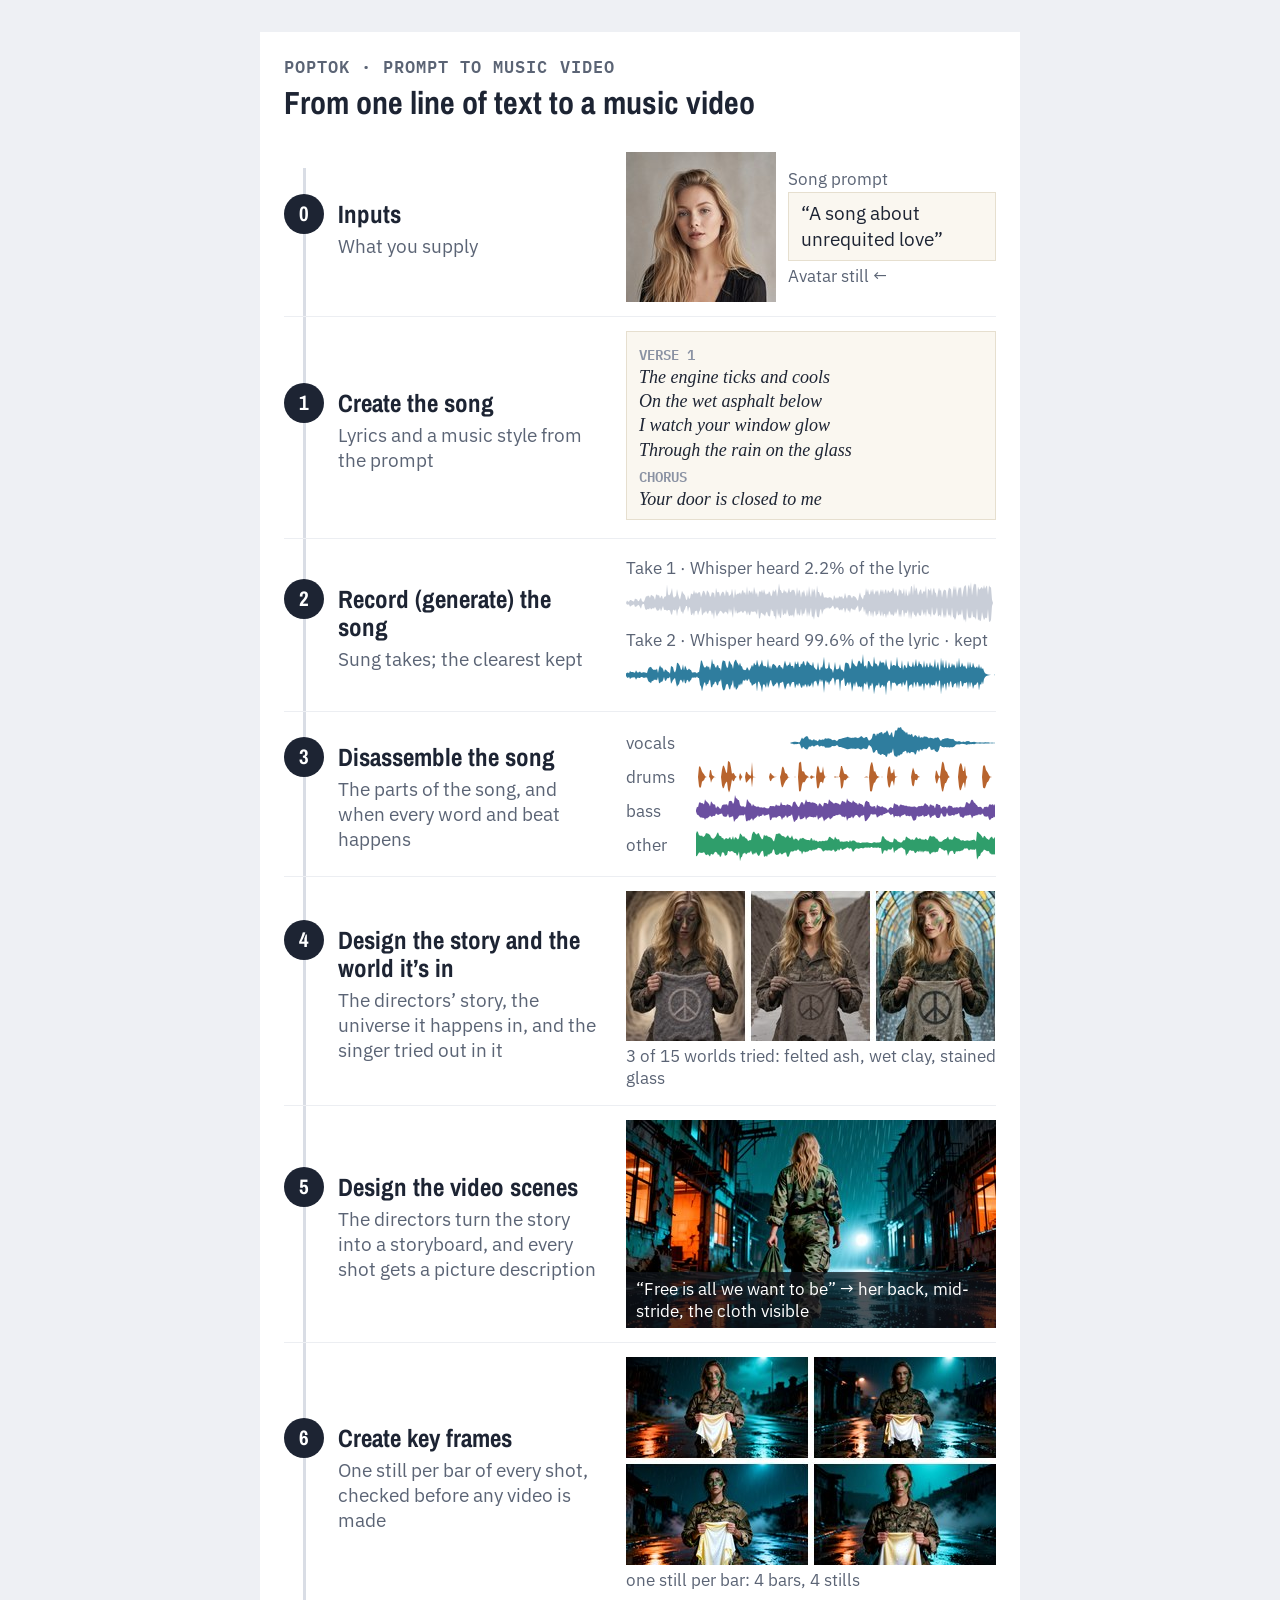
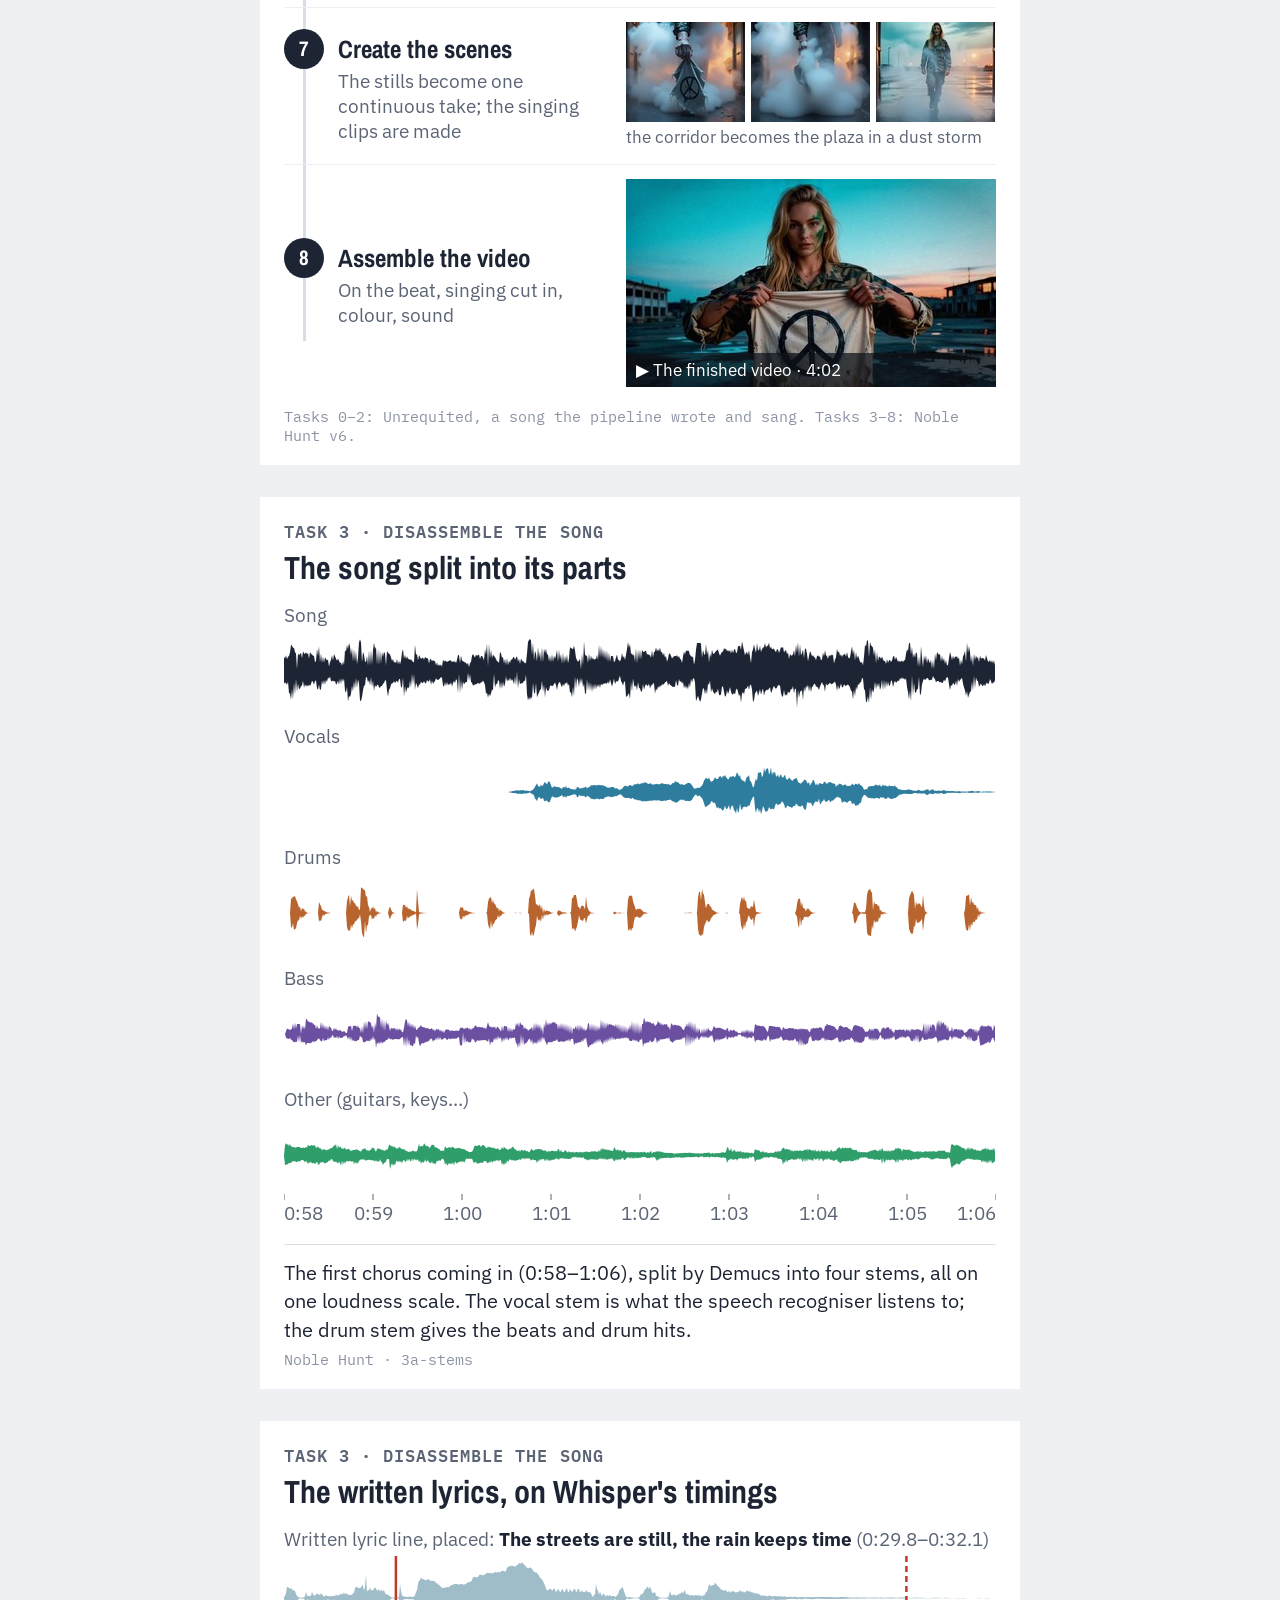
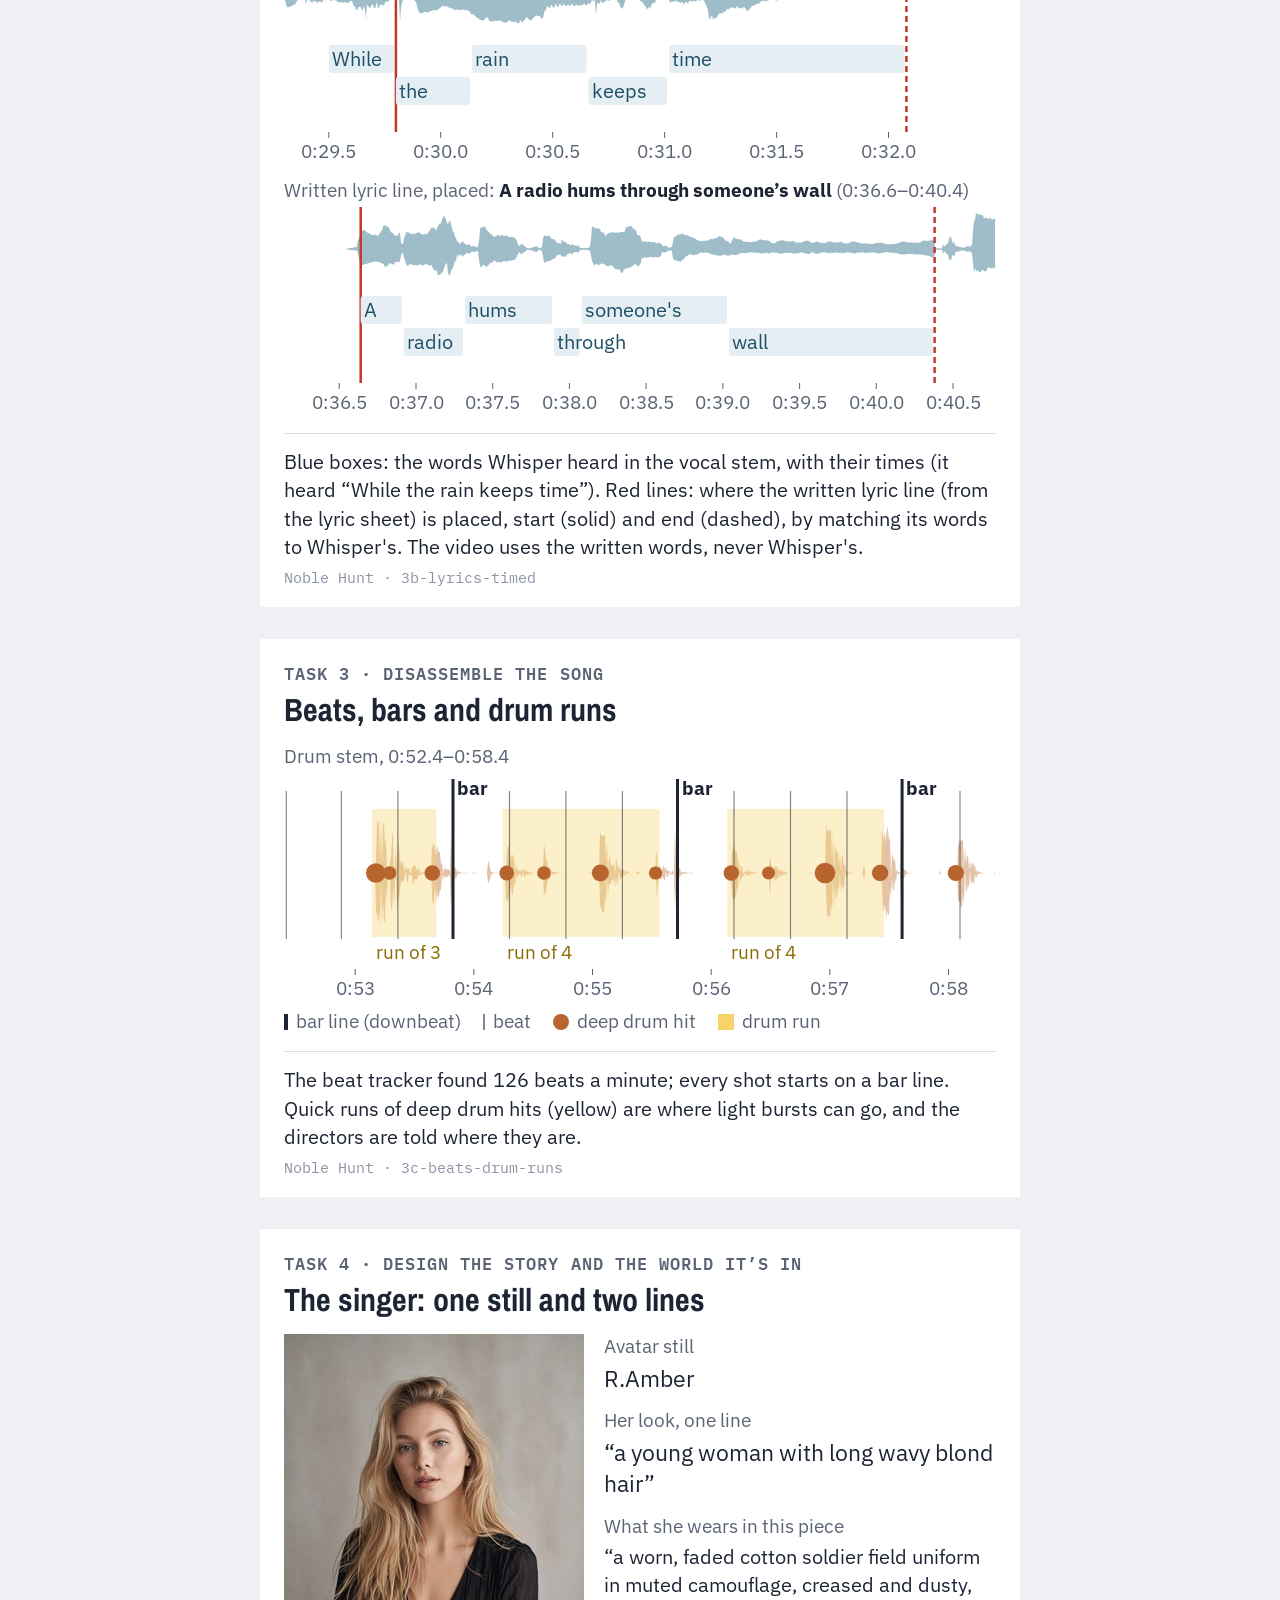
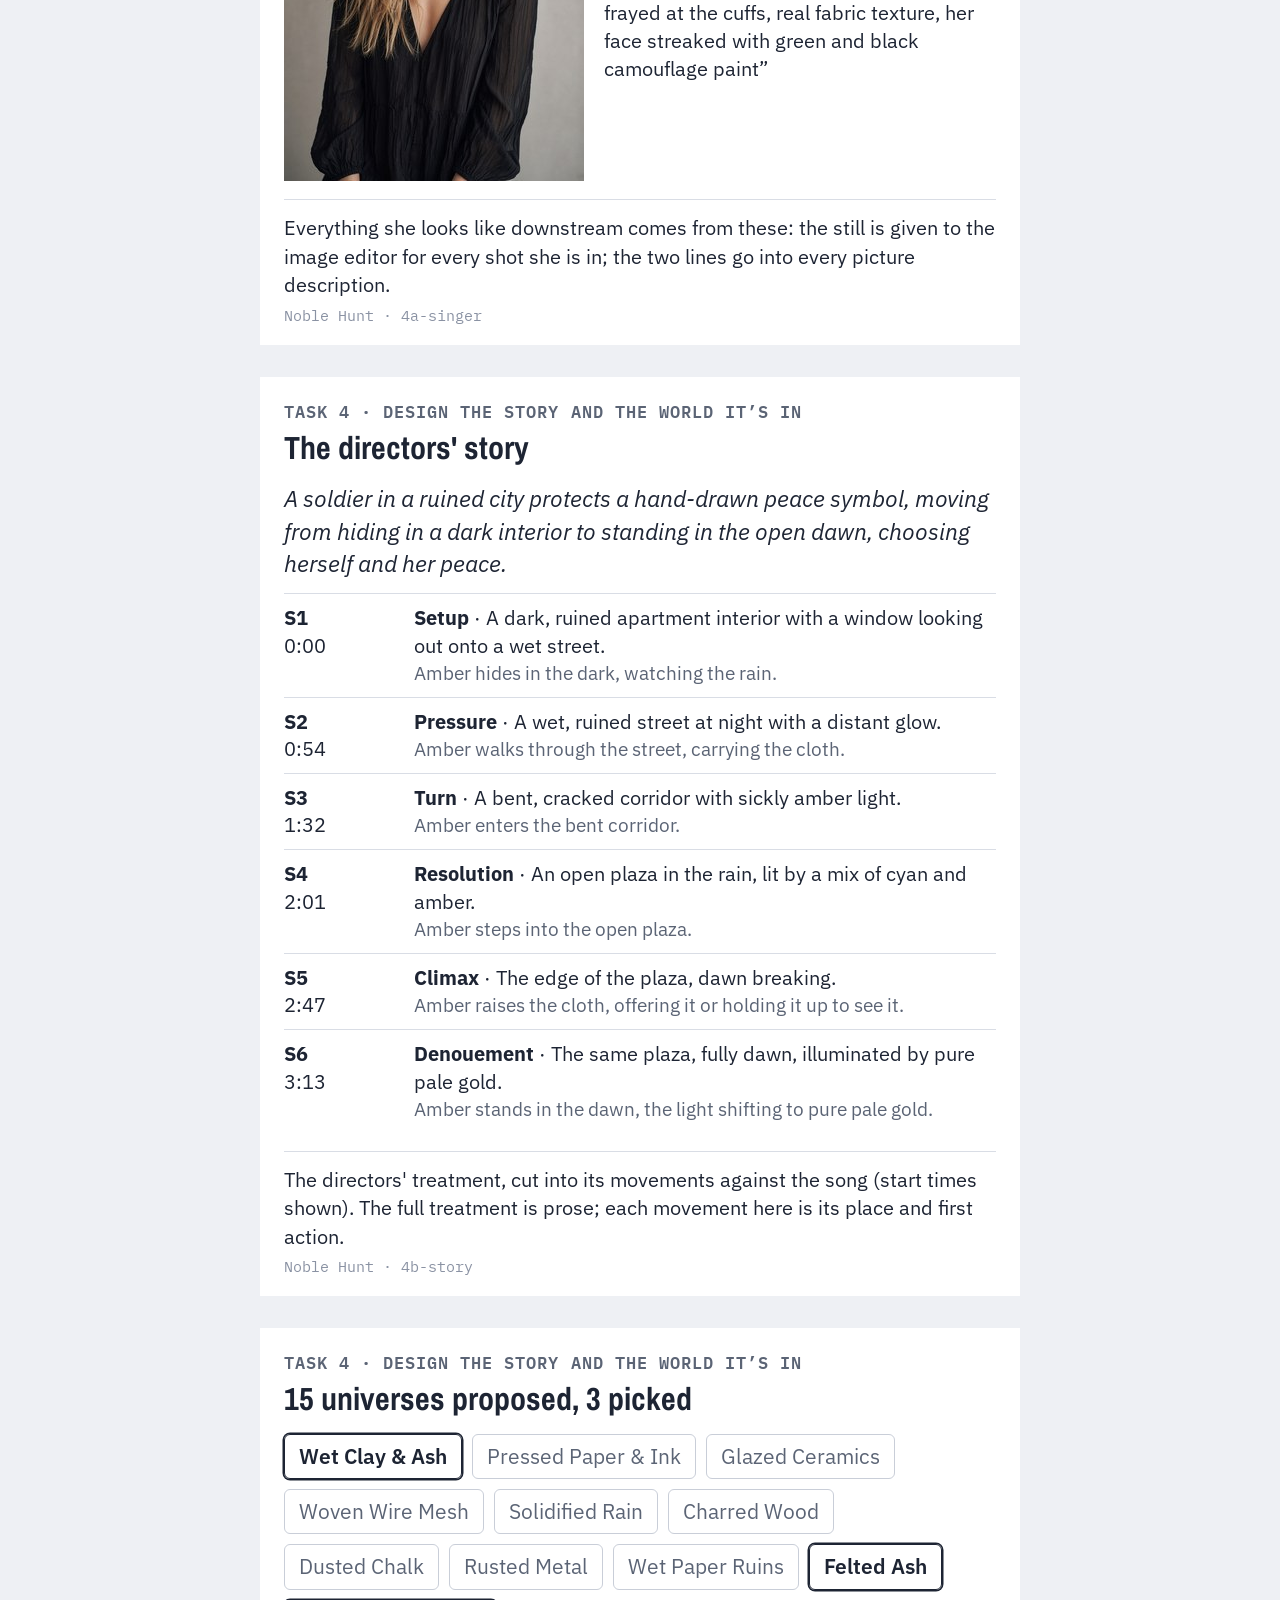
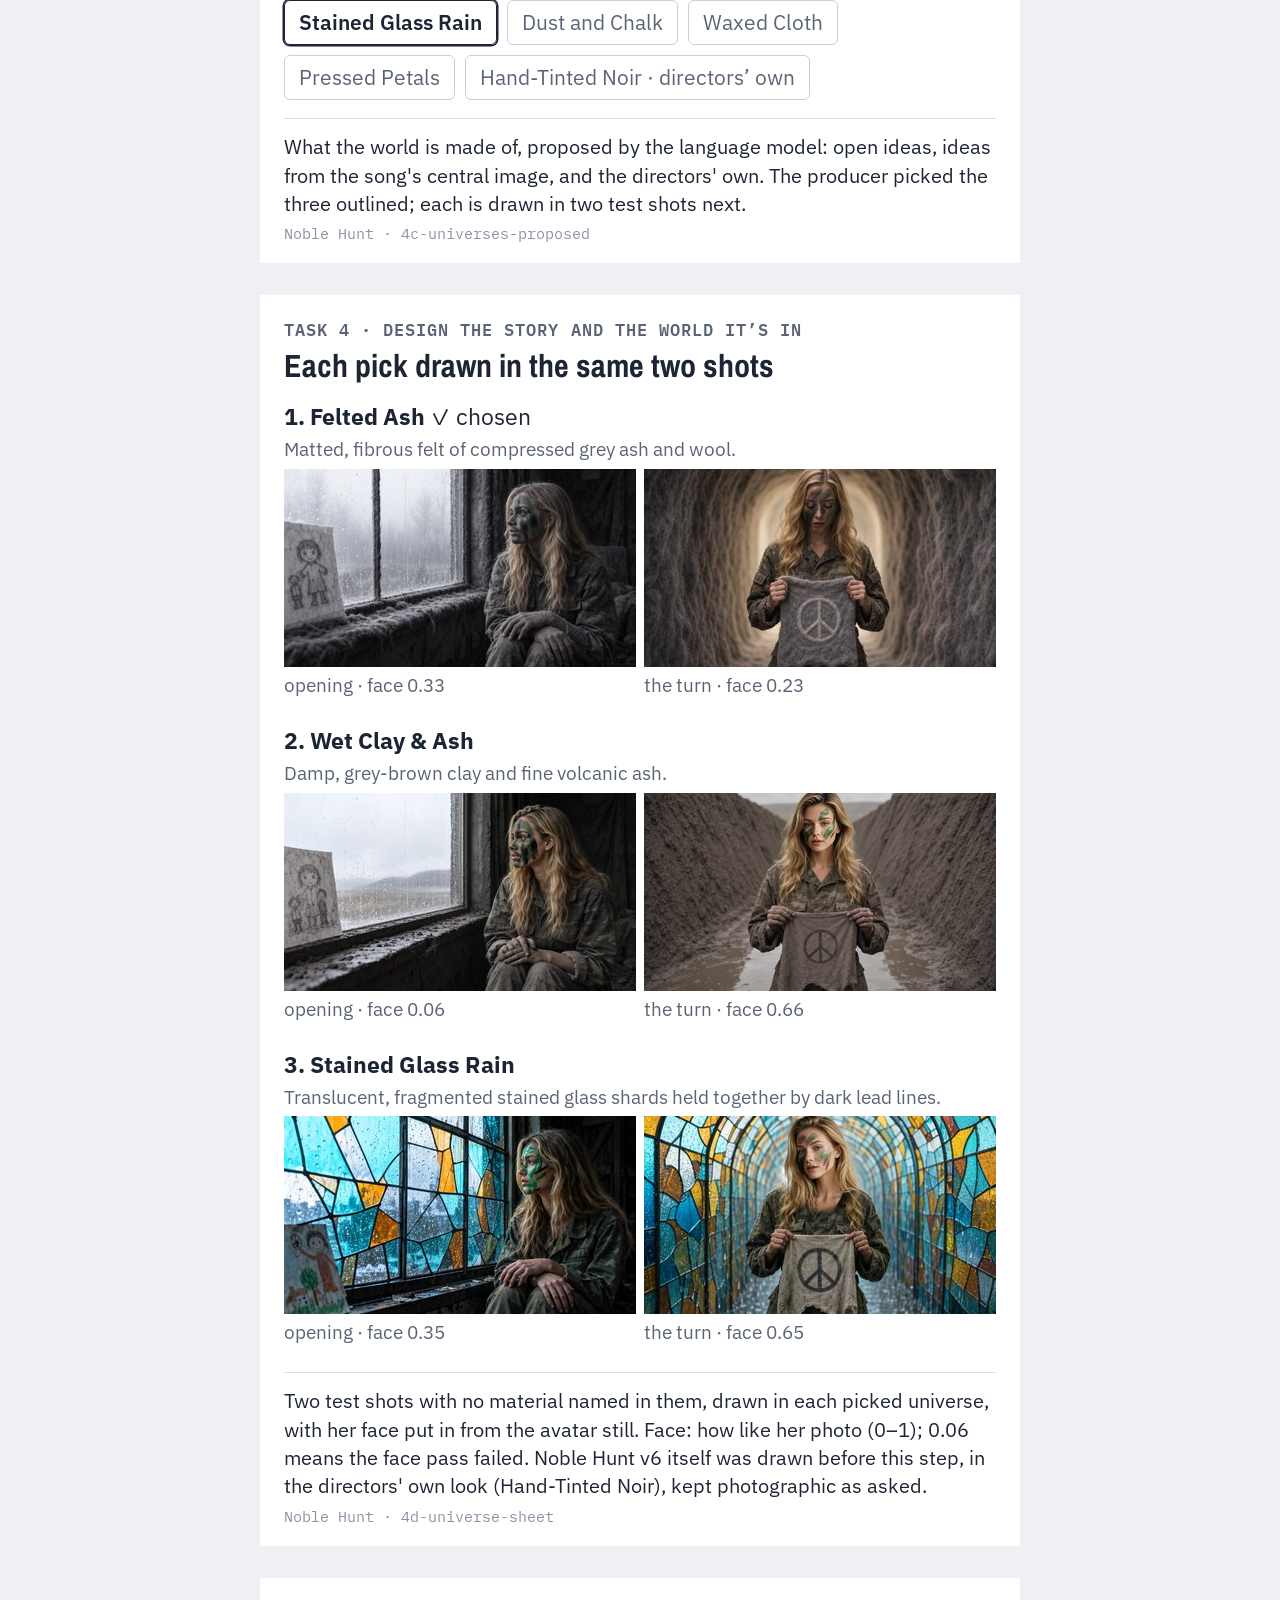
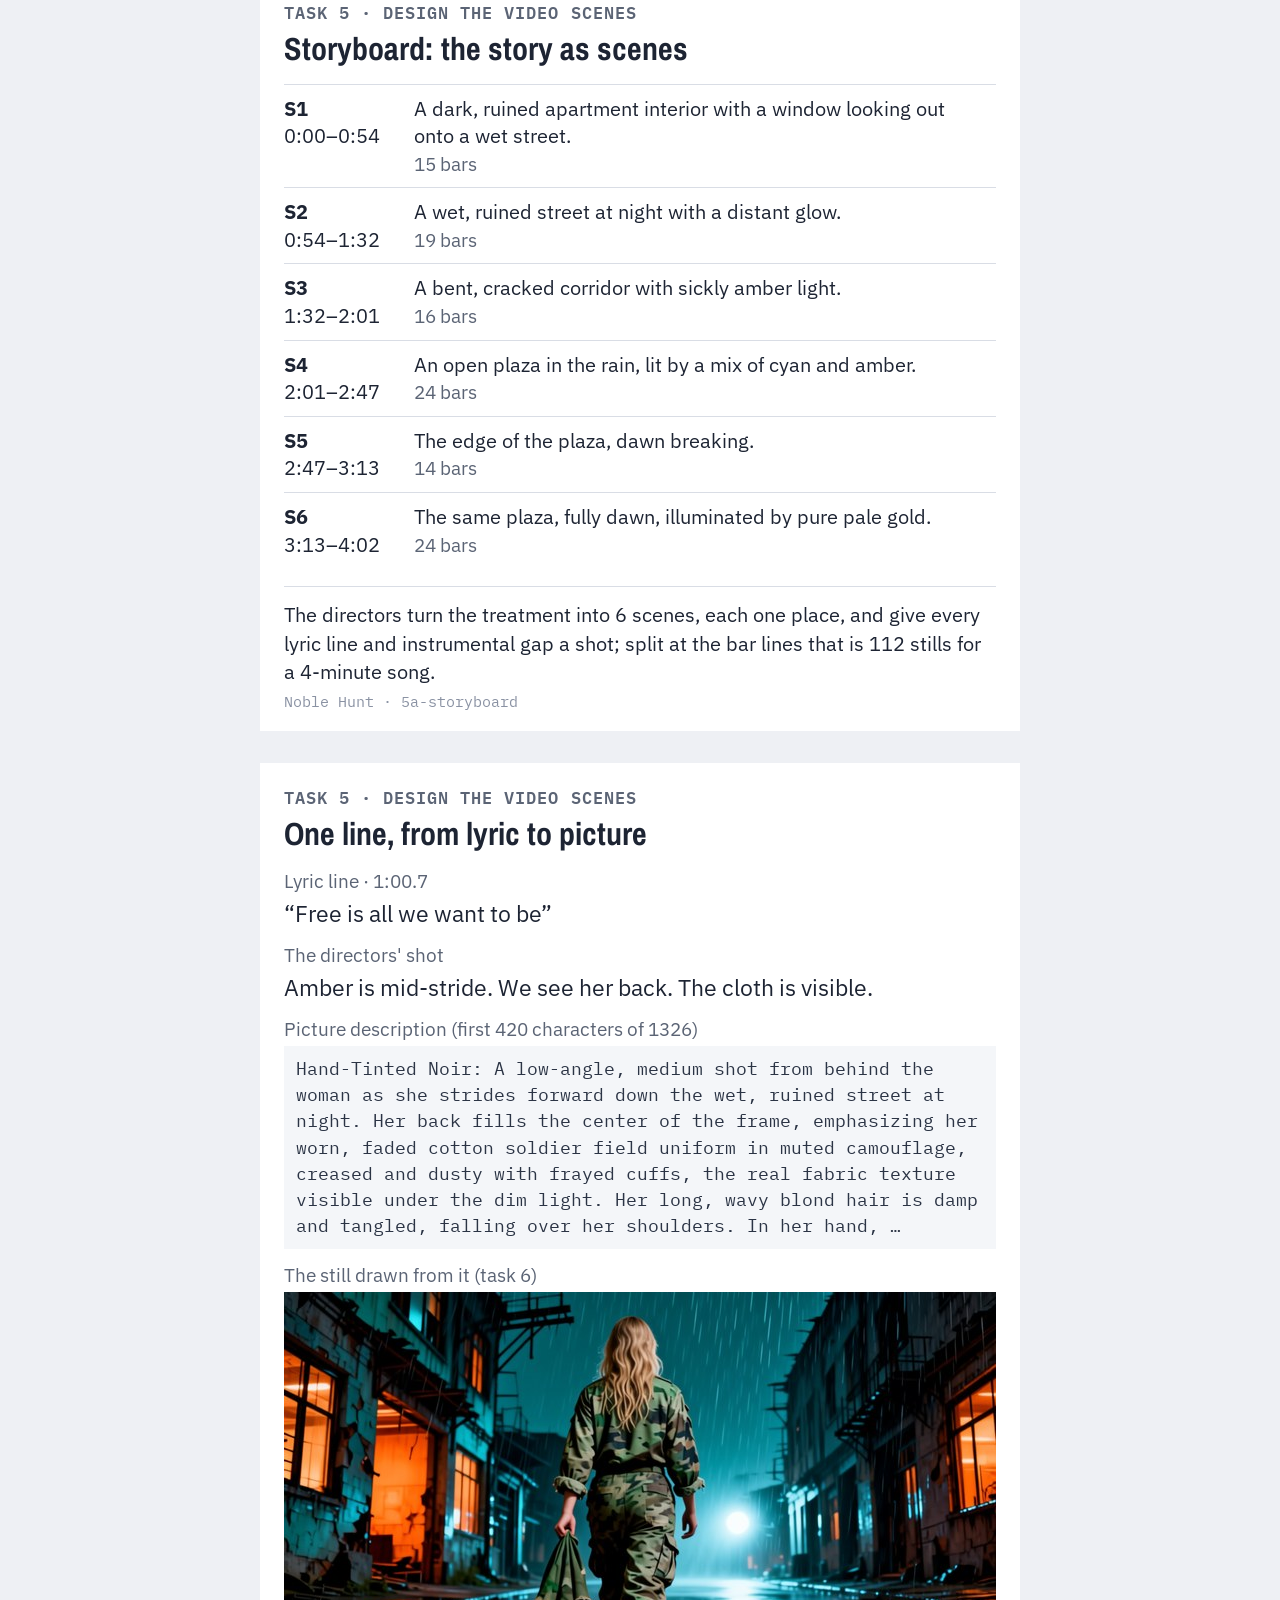
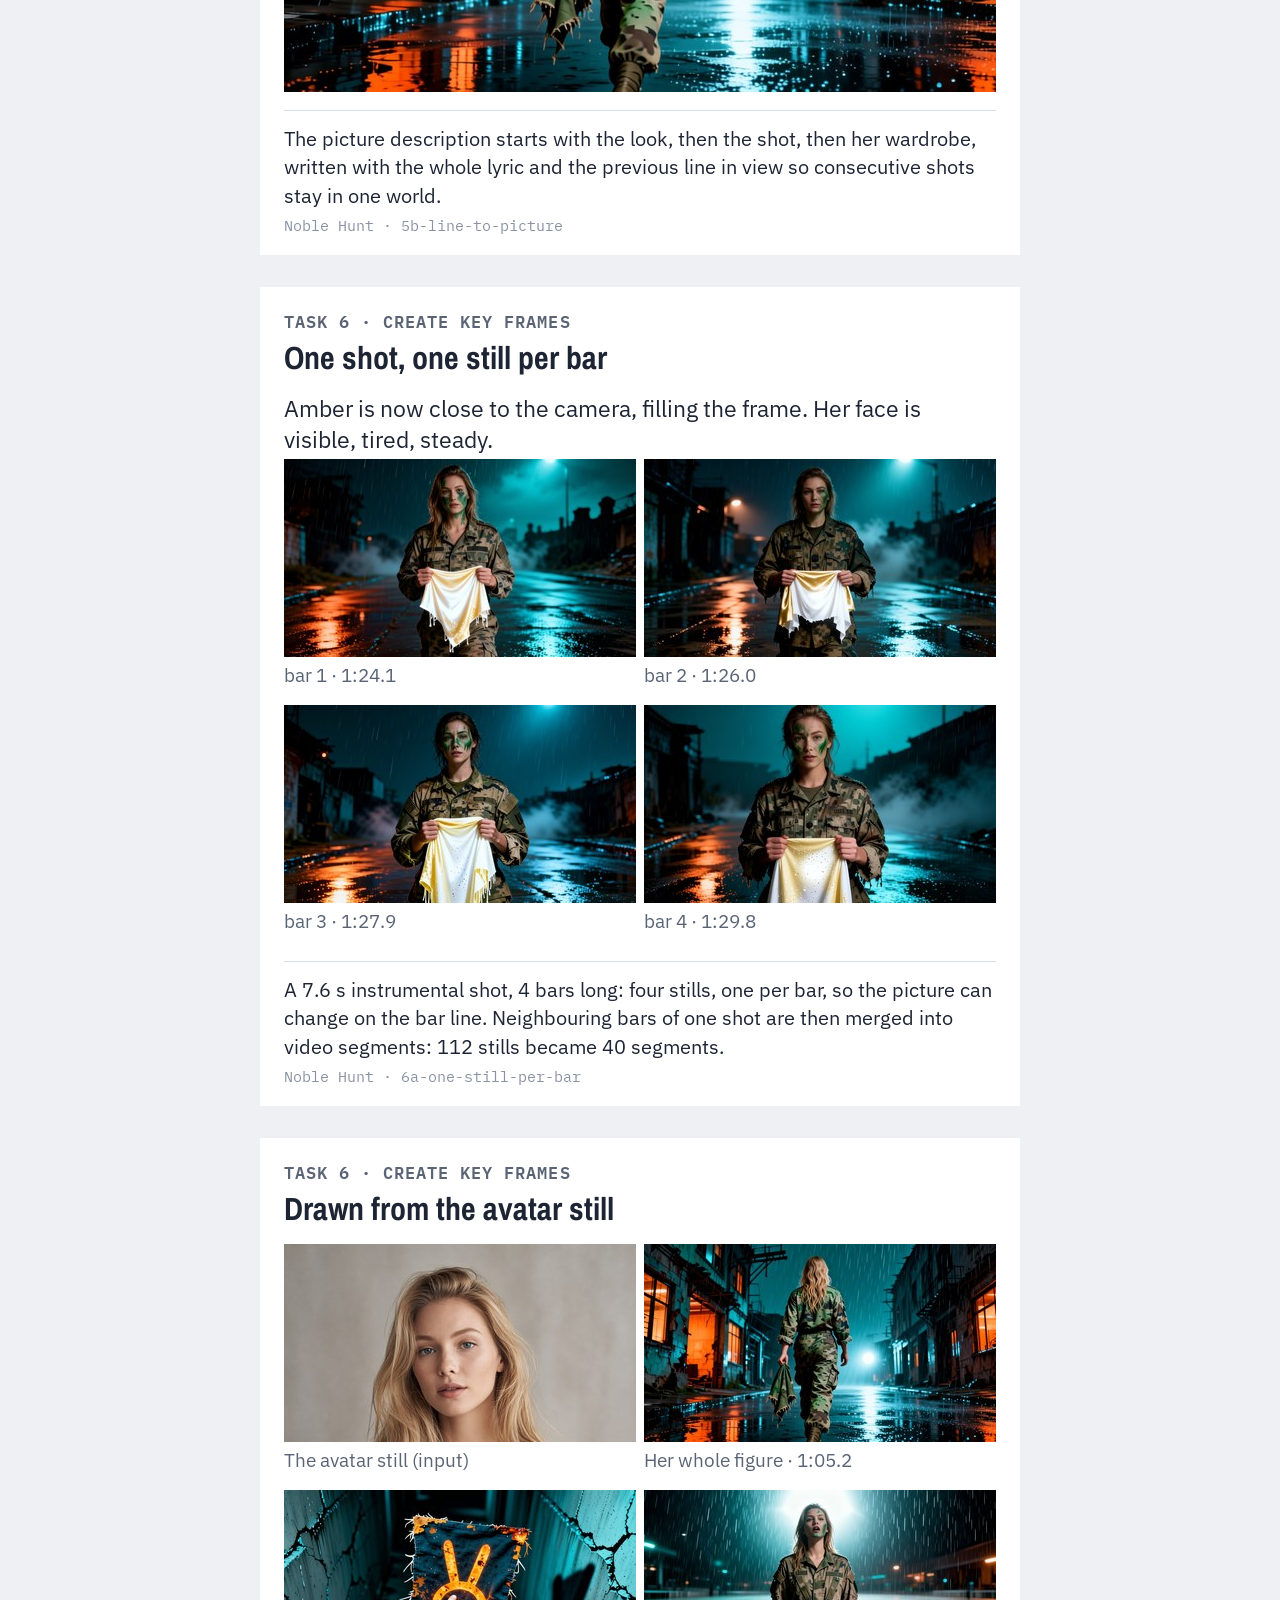
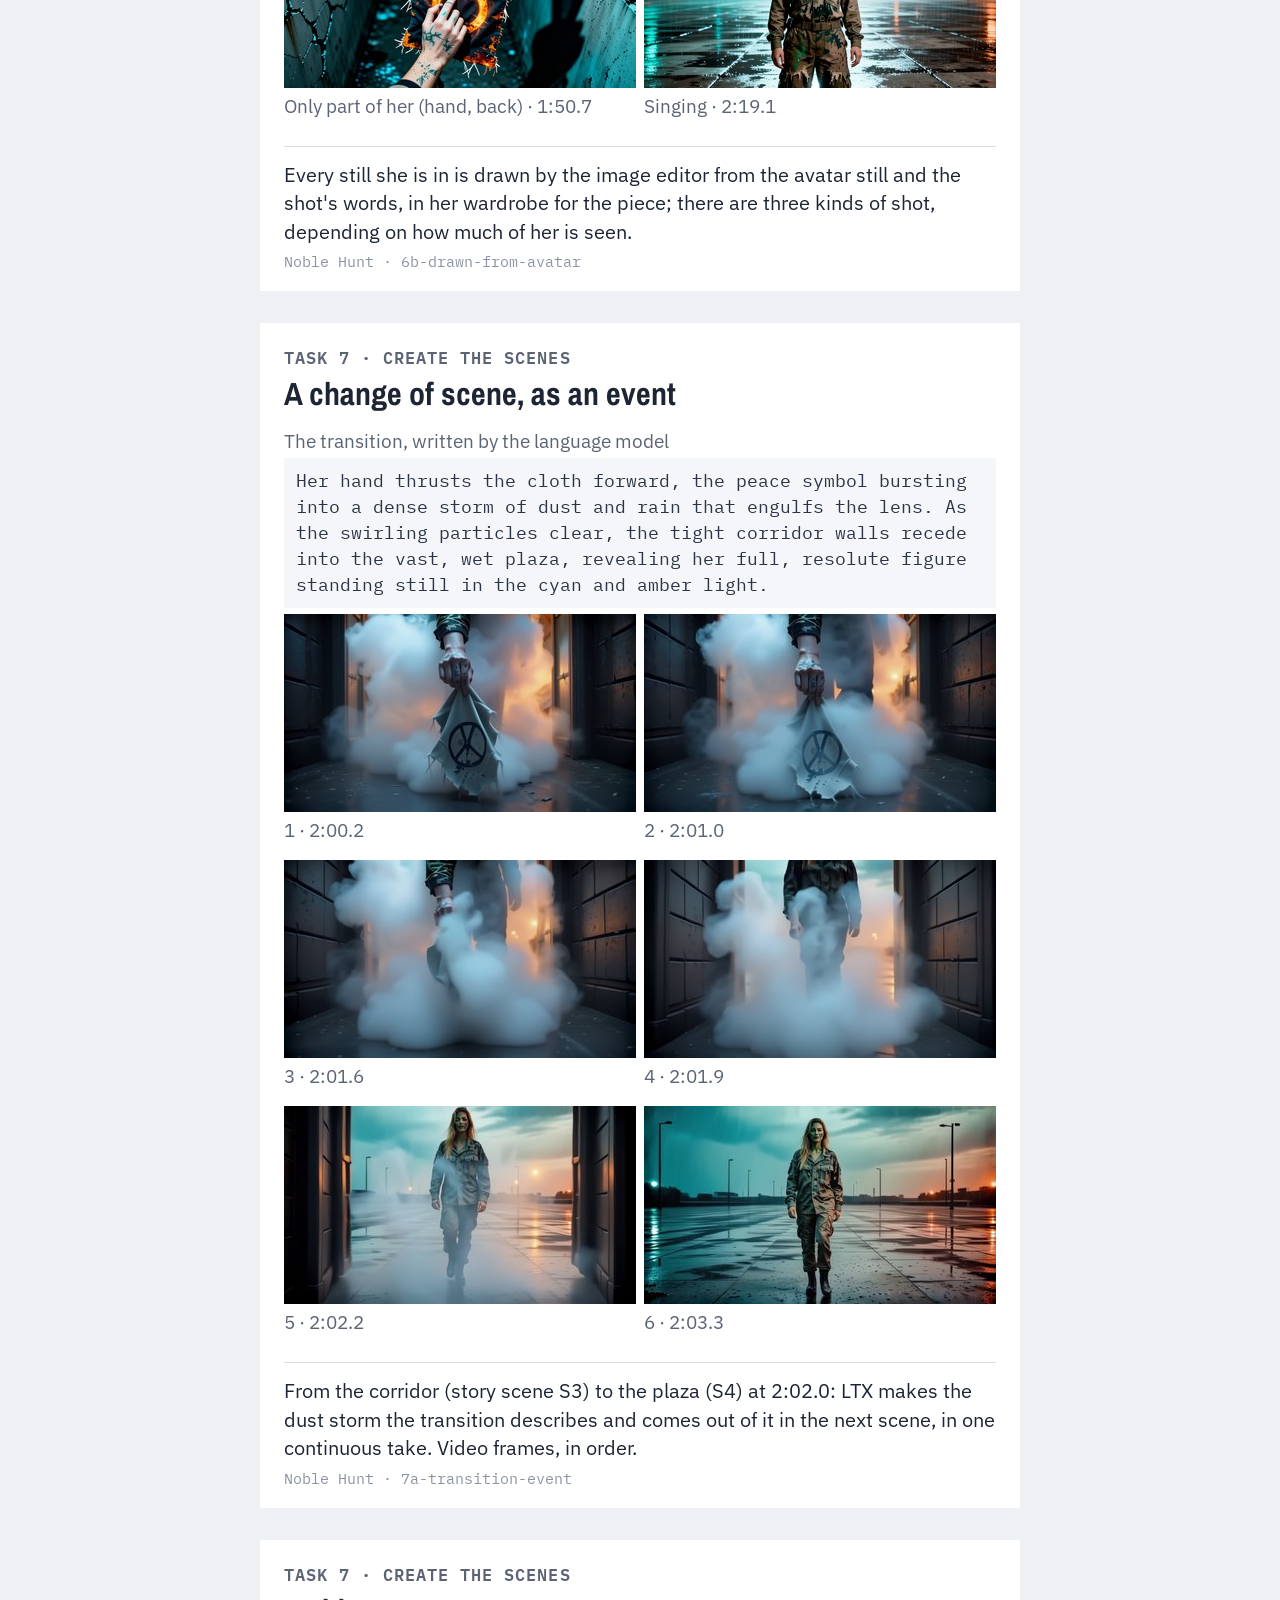
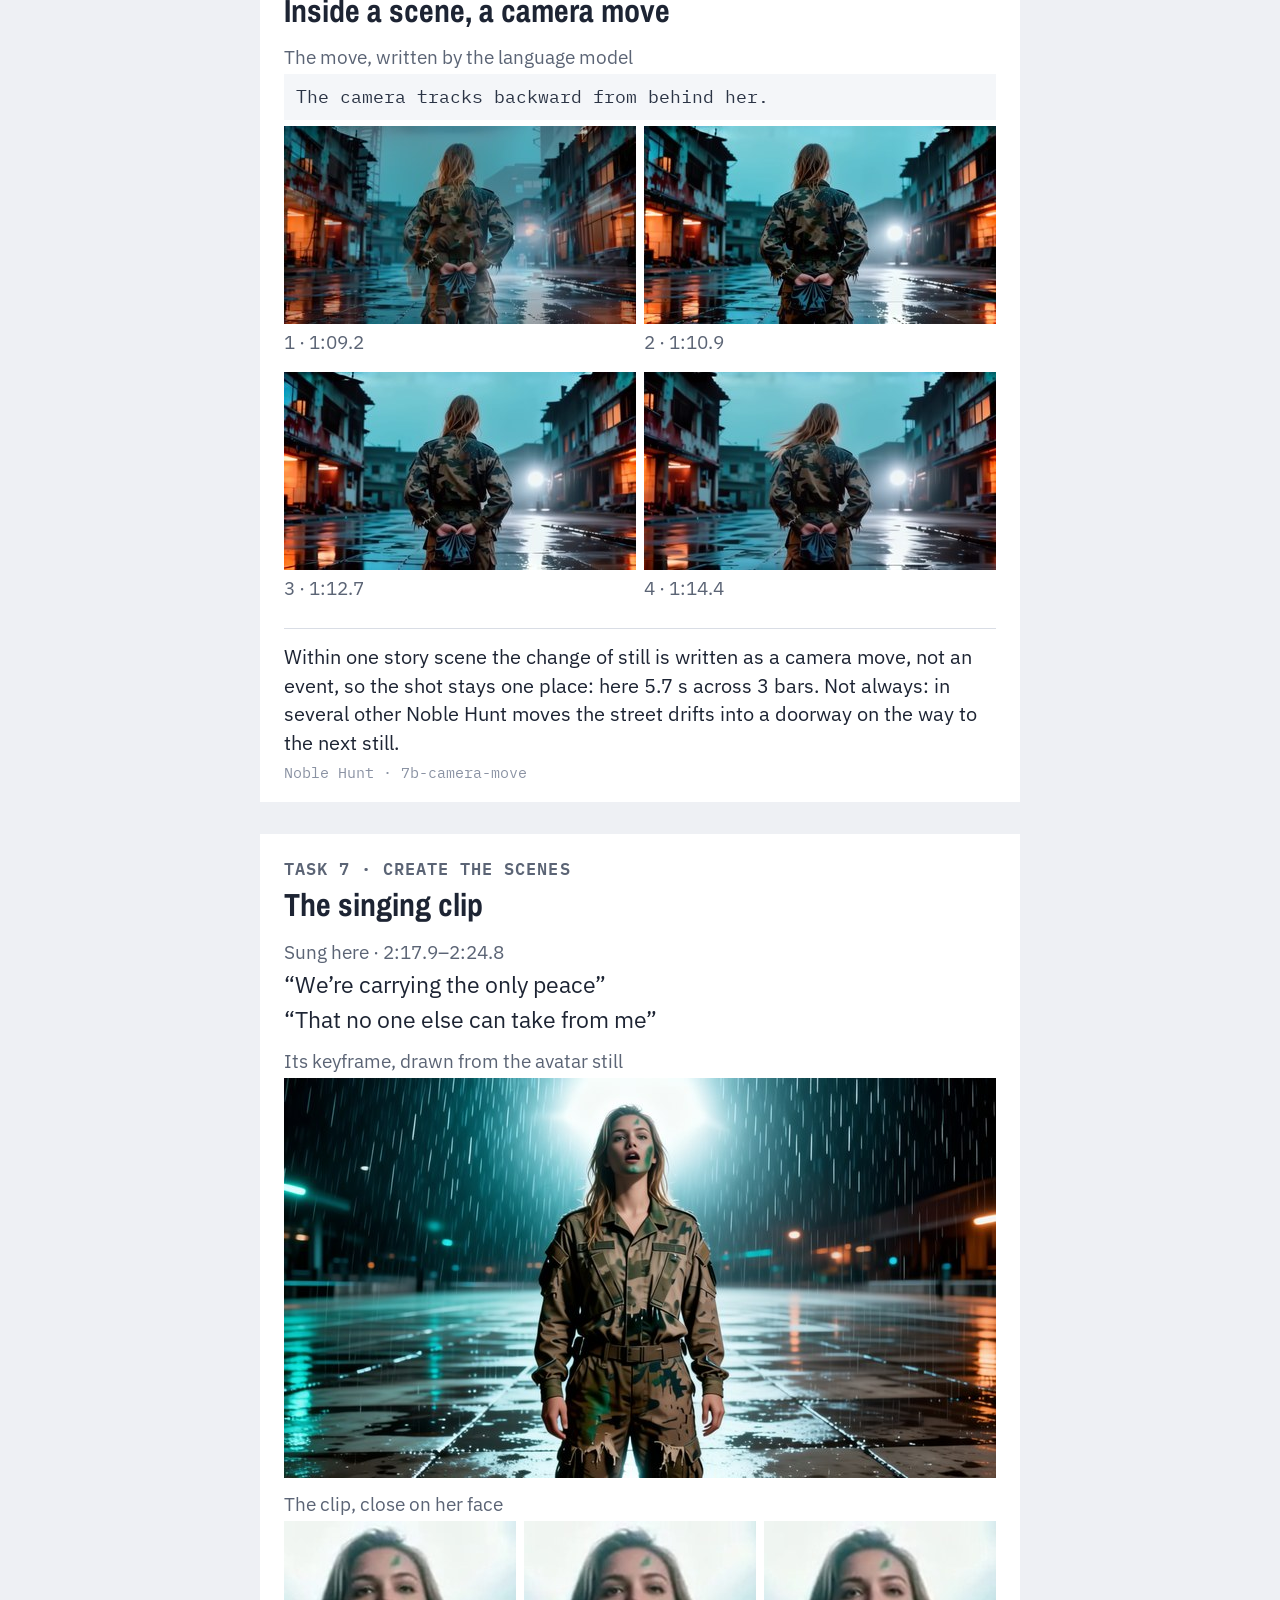
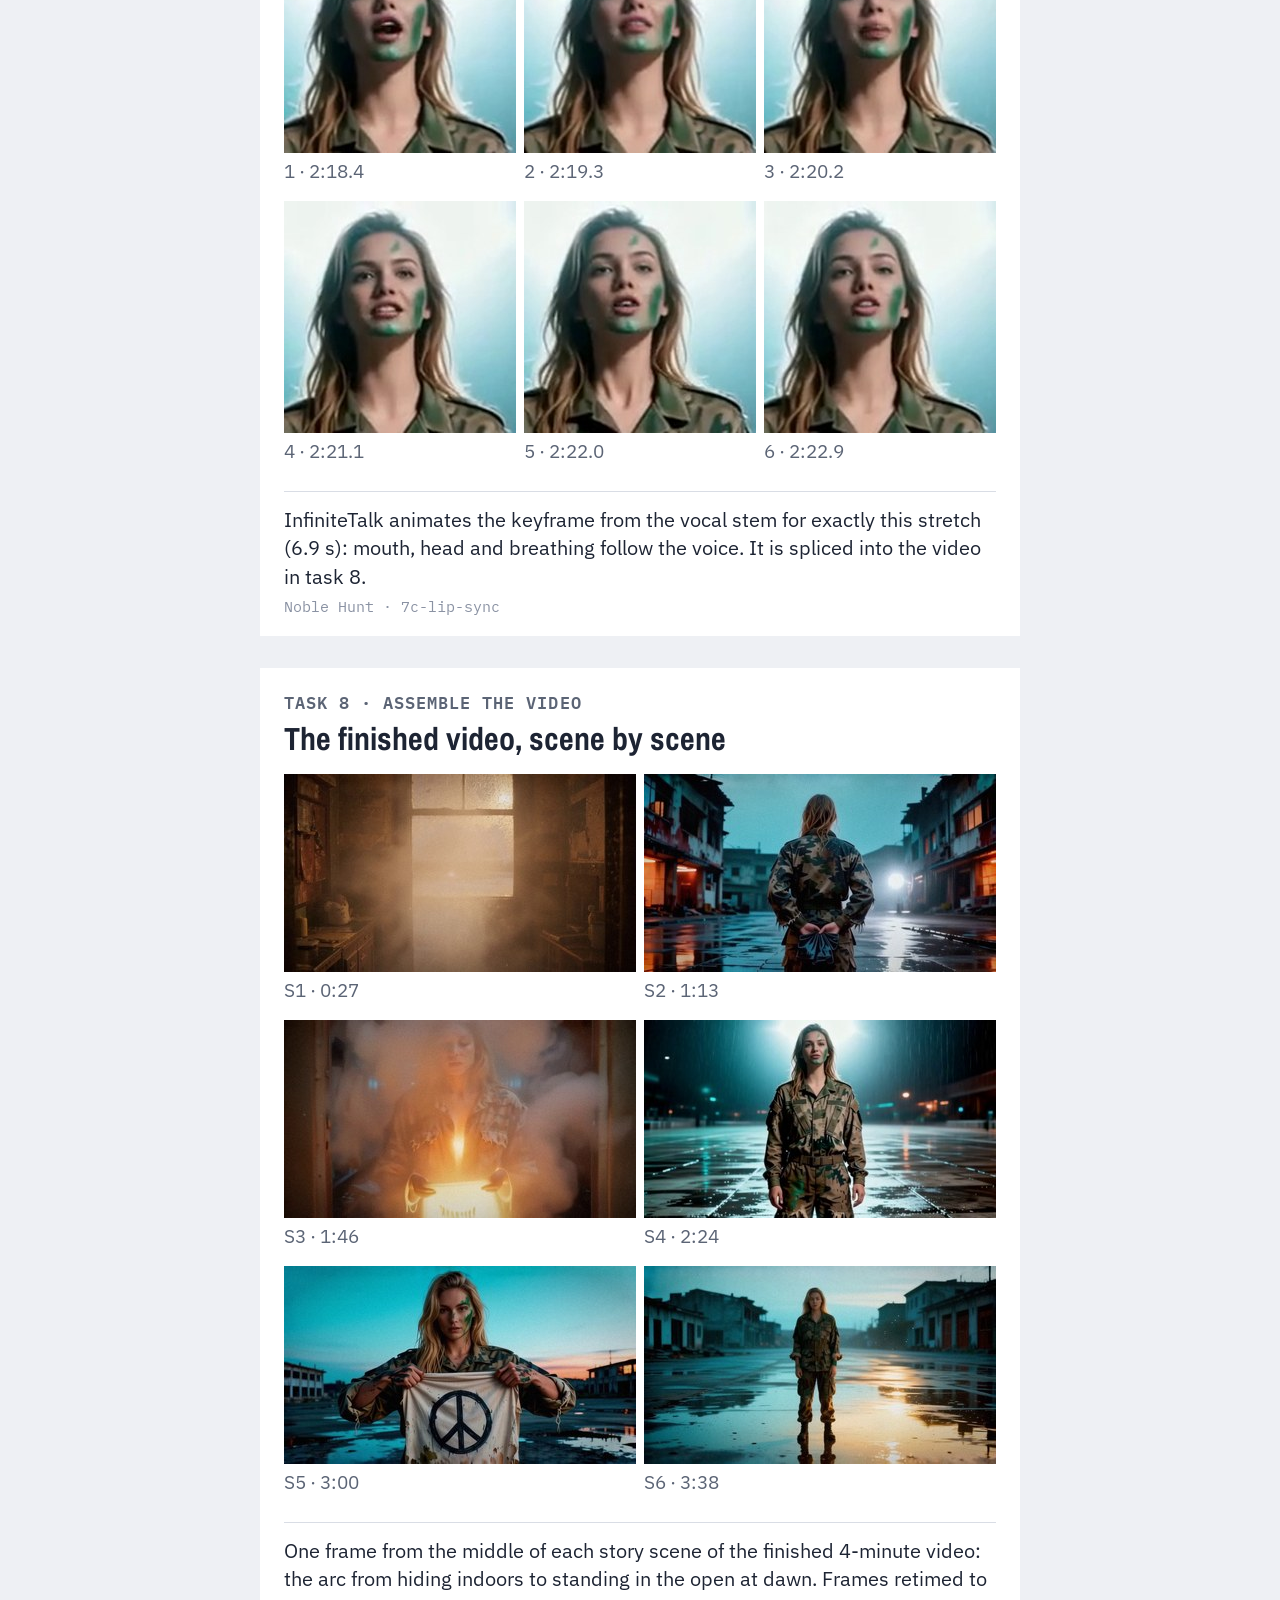
==== commit ba8b28b5: "pipeline examples: 0-overview, one row per task with a real illustration (Unrequited for 0-2, Noble " ====
--- a/docs/design/20261107-pipeline-examples.html
+++ b/docs/design/20261107-pipeline-examples.html
@@ -25,5 +25,18 @@
   border-top: 1px solid #d9dde5; vertical-align: top; } .tl td:first-child { width: 112px; padding-right: 18px; white-space: nowrap; }
 .key { display: flex; flex-wrap: wrap; gap: 8px 22px; font-size: 19px; color: #5b6475; margin-top: 8px; }
 .key i { display: inline-block; width: 16px; height: 16px; margin-right: 8px; vertical-align: -2px; }
+.ovs { position: relative; } .ovs::before { content: ""; position: absolute; left: 19px; top: 30px; bottom: 60px; width: 3px; background: #d9dde5; }
+.ovr { display: grid; grid-template-columns: 318px 370px; gap: 24px; align-items: center; padding: 14px 0; border-top: 1.5px solid #eceef2; position: relative; }
+.ovr:first-child { border-top: 0; }
+.ovt { display: grid; grid-template-columns: 42px 1fr; gap: 12px; align-items: start; }
+.ovt i { font: 700 21px/40px "Archivo Narrow", sans-serif; font-style: normal; width: 40px; height: 40px; border-radius: 50%; background: #1d2433; color: #fff; text-align: center; position: relative; }
+.ovt h3 { font: 700 25px/1.12 "Archivo Narrow", sans-serif; margin: 6px 0 6px; }
+.ovt p { font-size: 18.5px; line-height: 1.35; color: #5b6475; margin: 0; }
+.chiplab { font-size: 17px; color: #5b6475; margin: 4px 0 2px; }
+.paper { background: #faf7f0; border: 1px solid #e6dfcf; padding: 8px 12px; font-size: 19px; line-height: 1.35; margin: 0 0 4px; }
+.lyr { font-family: Georgia, serif; font-style: italic; font-size: 18px; } .lyr .hd { font-style: normal; font: 600 14px "IBM Plex Mono", monospace; color: #8a92a3; text-transform: uppercase; margin-top: 2px; }
+.in0 { display: grid; grid-template-columns: 150px 1fr; gap: 12px; align-items: center; }
+.stem { display: grid; grid-template-columns: 64px 1fr; gap: 6px; align-items: center; } .stem span { font-size: 17px; color: #5b6475; }
+.ovl { position: relative; } .ovl span { position: absolute; left: 0; right: 0; bottom: 0; padding: 6px 10px; font-size: 17px; line-height: 1.3; color: #fff; background: rgba(15, 18, 26, .72); }
 svg { display: block; font-family: "IBM Plex Sans", sans-serif; } svg.axis { margin-bottom: 4px; }
-</style></head><body><main><figure class="ex" id="3a-stems"><div class="task">Task 3 · Disassemble the song</div><h2>The song split into its parts</h2><div class="lab">Song</div><svg width="712" height="78"><path d="M0,39.0 L0,24.8 L1,26.4 L2,23.2 L3,27.3 L4,24.8 L5,24.1 L6,20.3 L7,13.1 L8,13.6 L9,15.9 L10,15.8 L11,20.3 L12,21.6 L13,36.9 L14,21.2 L15,23.5 L16,21.8 L17,21.1 L18,26.2 L19,19.2 L20,21.2 L21,22.1 L22,20.2 L23,21.9 L24,21.0 L25,26.6 L26,20.0 L27,21.8 L28,22.5 L29,23.7 L30,23.7 L31,30.3 L32,29.1 L33,16.7 L34,24.1 L35,14.0 L36,30.2 L37,21.3 L38,30.7 L39,24.4 L40,30.8 L41,25.3 L42,27.0 L43,28.2 L44,27.7 L45,34.5 L46,30.3 L47,27.7 L48,23.2 L49,28.6 L50,22.0 L51,24.3 L52,26.7 L53,28.8 L54,26.6 L55,28.7 L56,31.1 L57,30.6 L58,33.8 L59,29.0 L60,33.0 L61,17.9 L62,19.6 L63,12.8 L64,17.2 L65,11.0 L66,14.6 L67,23.1 L68,15.9 L69,29.4 L70,17.0 L71,29.4 L72,18.7 L73,31.9 L74,25.5 L75,10.6 L76,7.2 L77,10.5 L78,30.1 L79,20.1 L80,22.4 L81,29.4 L82,30.0 L83,23.8 L84,33.6 L85,18.6 L86,33.4 L87,17.4 L88,32.8 L89,18.0 L90,10.6 L91,16.9 L92,14.8 L93,32.5 L94,16.8 L95,33.2 L96,17.7 L97,31.2 L98,19.9 L99,24.8 L100,19.8 L101,21.7 L102,33.6 L103,19.0 L104,20.8 L105,21.7 L106,22.4 L107,25.4 L108,28.9 L109,27.0 L110,30.4 L111,29.7 L112,31.2 L113,27.1 L114,32.2 L115,28.5 L116,32.2 L117,28.5 L118,20.8 L119,16.9 L120,26.7 L121,22.8 L122,27.0 L123,24.2 L124,26.7 L125,27.1 L126,28.0 L127,27.3 L128,28.7 L129,29.8 L130,30.6 L131,12.7 L132,22.6 L133,22.3 L134,28.5 L135,23.0 L136,25.0 L137,26.9 L138,26.0 L139,25.5 L140,27.8 L141,25.0 L142,25.7 L143,26.3 L144,26.6 L145,31.4 L146,27.2 L147,27.0 L148,29.6 L149,27.8 L150,29.3 L151,29.0 L152,33.4 L153,30.3 L154,33.9 L155,32.2 L156,34.1 L157,32.2 L158,34.8 L159,27.6 L160,29.7 L161,28.4 L162,29.2 L163,30.1 L164,29.2 L165,29.0 L166,27.9 L167,28.7 L168,29.9 L169,29.3 L170,30.0 L171,28.9 L172,31.3 L173,27.8 L174,22.9 L175,23.3 L176,31.1 L177,23.6 L178,28.6 L179,29.3 L180,29.7 L181,30.6 L182,30.7 L183,32.8 L184,30.4 L185,35.3 L186,31.1 L187,30.0 L188,23.8 L189,22.0 L190,24.1 L191,25.6 L192,22.6 L193,24.0 L194,23.1 L195,22.5 L196,27.0 L197,24.1 L198,24.1 L199,25.5 L200,28.6 L201,17.1 L202,22.7 L203,11.2 L204,34.3 L205,11.5 L206,26.7 L207,17.5 L208,25.9 L209,22.4 L210,24.1 L211,25.2 L212,27.1 L213,29.3 L214,29.5 L215,31.0 L216,20.1 L217,21.3 L218,25.7 L219,25.1 L220,31.4 L221,26.4 L222,33.2 L223,26.1 L224,33.3 L225,28.6 L226,31.1 L227,27.5 L228,27.8 L229,25.5 L230,24.8 L231,27.7 L232,25.8 L233,24.1 L234,29.8 L235,26.6 L236,32.0 L237,26.5 L238,28.6 L239,29.5 L240,29.8 L241,31.4 L242,30.8 L243,21.5 L244,9.9 L245,8.1 L246,7.1 L247,8.4 L248,22.7 L249,10.5 L250,28.2 L251,18.7 L252,21.7 L253,29.5 L254,14.9 L255,26.0 L256,19.4 L257,30.3 L258,15.0 L259,30.0 L260,16.6 L261,21.0 L262,16.7 L263,22.5 L264,22.6 L265,29.4 L266,23.5 L267,30.5 L268,22.0 L269,30.0 L270,23.4 L271,26.8 L272,23.4 L273,17.7 L274,29.8 L275,17.8 L276,27.5 L277,21.9 L278,31.8 L279,20.8 L280,31.3 L281,23.5 L282,29.6 L283,22.5 L284,31.4 L285,26.2 L286,14.8 L287,16.4 L288,16.2 L289,17.4 L290,13.6 L291,18.4 L292,25.7 L293,28.2 L294,29.8 L295,28.6 L296,27.1 L297,37.3 L298,21.4 L299,33.3 L300,9.6 L301,22.6 L302,23.7 L303,23.7 L304,30.8 L305,21.4 L306,29.0 L307,23.4 L308,27.4 L309,25.4 L310,28.1 L311,26.7 L312,27.3 L313,22.4 L314,28.0 L315,12.7 L316,25.4 L317,13.7 L318,25.6 L319,16.5 L320,26.8 L321,17.8 L322,28.3 L323,18.6 L324,30.0 L325,20.2 L326,29.8 L327,24.1 L328,24.1 L329,24.2 L330,30.2 L331,29.1 L332,25.5 L333,22.5 L334,27.8 L335,28.0 L336,29.7 L337,26.7 L338,21.1 L339,25.8 L340,24.1 L341,27.9 L342,22.8 L343,17.0 L344,9.9 L345,15.7 L346,12.0 L347,21.9 L348,21.2 L349,23.7 L350,22.2 L351,29.8 L352,16.3 L353,31.8 L354,17.5 L355,27.5 L356,17.3 L357,27.7 L358,17.7 L359,19.7 L360,20.1 L361,19.0 L362,18.8 L363,22.7 L364,21.7 L365,23.3 L366,23.1 L367,25.7 L368,18.1 L369,25.4 L370,20.1 L371,19.4 L372,15.2 L373,19.5 L374,17.0 L375,19.3 L376,15.6 L377,20.6 L378,19.8 L379,23.6 L380,20.7 L381,25.7 L382,23.7 L383,29.8 L384,26.7 L385,21.4 L386,21.7 L387,23.7 L388,26.5 L389,25.2 L390,24.2 L391,24.1 L392,24.2 L393,23.1 L394,25.6 L395,24.1 L396,26.8 L397,27.4 L398,31.0 L399,24.6 L400,19.5 L401,22.4 L402,18.4 L403,18.9 L404,18.6 L405,19.3 L406,23.4 L407,23.6 L408,25.6 L409,24.2 L410,32.8 L411,27.8 L412,17.7 L413,11.0 L414,11.0 L415,11.1 L416,10.7 L417,11.7 L418,25.8 L419,17.9 L420,21.4 L421,23.3 L422,11.9 L423,22.8 L424,18.0 L425,30.4 L426,21.6 L427,25.6 L428,17.5 L429,21.7 L430,21.7 L431,20.5 L432,18.9 L433,18.3 L434,17.4 L435,21.3 L436,23.8 L437,21.4 L438,19.7 L439,19.7 L440,16.1 L441,17.5 L442,16.4 L443,19.2 L444,17.9 L445,19.8 L446,17.9 L447,21.6 L448,17.4 L449,21.3 L450,17.7 L451,16.8 L452,20.9 L453,20.5 L454,14.2 L455,14.2 L456,13.4 L457,17.9 L458,9.2 L459,13.9 L460,18.8 L461,23.3 L462,20.8 L463,20.1 L464,23.1 L465,18.1 L466,25.1 L467,30.9 L468,20.1 L469,17.6 L470,12.2 L471,17.3 L472,20.7 L473,11.0 L474,18.2 L475,18.2 L476,13.8 L477,20.1 L478,17.1 L479,15.8 L480,14.9 L481,10.9 L482,15.7 L483,13.5 L484,14.1 L485,10.5 L486,16.5 L487,14.5 L488,17.6 L489,16.4 L490,17.0 L491,18.8 L492,20.2 L493,17.0 L494,17.6 L495,21.0 L496,18.3 L497,15.0 L498,15.9 L499,14.8 L500,20.6 L501,18.8 L502,18.0 L503,22.3 L504,20.3 L505,26.9 L506,22.0 L507,23.4 L508,23.6 L509,22.2 L510,18.0 L511,24.3 L512,12.7 L513,20.4 L514,10.1 L515,25.0 L516,12.2 L517,23.4 L518,21.1 L519,17.4 L520,25.9 L521,16.8 L522,16.7 L523,22.1 L524,29.2 L525,24.1 L526,19.2 L527,20.9 L528,24.4 L529,22.9 L530,24.9 L531,25.5 L532,28.3 L533,24.2 L534,23.3 L535,24.8 L536,24.4 L537,28.5 L538,27.2 L539,20.6 L540,24.4 L541,18.3 L542,23.2 L543,24.1 L544,26.9 L545,22.8 L546,24.4 L547,22.5 L548,23.6 L549,22.4 L550,31.4 L551,27.6 L552,25.5 L553,16.6 L554,20.7 L555,19.3 L556,23.9 L557,22.3 L558,24.9 L559,22.8 L560,22.7 L561,21.4 L562,24.8 L563,19.9 L564,24.7 L565,26.6 L566,25.4 L567,19.2 L568,14.3 L569,22.4 L570,17.6 L571,28.6 L572,20.0 L573,26.6 L574,23.6 L575,26.2 L576,29.7 L577,30.8 L578,30.1 L579,33.5 L580,24.7 L581,12.5 L582,14.7 L583,8.2 L584,8.7 L585,25.2 L586,9.8 L587,13.5 L588,14.2 L589,15.8 L590,23.9 L591,17.3 L592,31.3 L593,20.1 L594,29.1 L595,24.4 L596,25.2 L597,26.8 L598,24.4 L599,27.6 L600,29.1 L601,28.9 L602,32.0 L603,27.1 L604,31.0 L605,28.2 L606,27.9 L607,30.0 L608,28.5 L609,24.8 L610,23.4 L611,28.1 L612,24.7 L613,27.3 L614,29.7 L615,28.6 L616,30.1 L617,29.2 L618,28.5 L619,30.3 L620,28.2 L621,28.2 L622,21.7 L623,17.4 L624,19.1 L625,11.3 L626,10.7 L627,22.6 L628,14.7 L629,25.9 L630,21.1 L631,25.8 L632,20.1 L633,21.8 L634,34.2 L635,24.3 L636,34.9 L637,14.0 L638,25.4 L639,35.3 L640,22.9 L641,28.9 L642,23.3 L643,31.5 L644,26.1 L645,28.9 L646,31.5 L647,27.5 L648,36.8 L649,27.8 L650,37.0 L651,21.4 L652,28.5 L653,20.0 L654,21.7 L655,22.7 L656,21.9 L657,29.4 L658,23.8 L659,29.2 L660,25.9 L661,31.9 L662,27.7 L663,33.5 L664,33.0 L665,26.0 L666,20.0 L667,23.6 L668,28.0 L669,23.5 L670,27.3 L671,24.3 L672,25.3 L673,23.9 L674,27.2 L675,25.3 L676,33.7 L677,27.5 L678,32.5 L679,24.2 L680,22.5 L681,18.8 L682,29.8 L683,10.6 L684,20.7 L685,13.9 L686,20.6 L687,30.3 L688,23.5 L689,33.9 L690,21.4 L691,28.2 L692,23.2 L693,26.5 L694,25.1 L695,30.2 L696,23.4 L697,26.8 L698,25.8 L699,26.5 L700,26.3 L701,28.8 L702,23.0 L703,26.2 L704,29.8 L705,29.5 L706,28.0 L707,30.7 L708,27.9 L709,31.4 L710,28.2 L711,33.3 L711,48.3 L710,50.7 L709,50.3 L708,52.2 L707,49.2 L706,47.0 L705,51.1 L704,52.2 L703,50.4 L702,51.7 L701,54.2 L700,52.1 L699,54.3 L698,53.8 L697,51.5 L696,53.1 L695,54.8 L694,48.9 L693,48.8 L692,45.6 L691,56.3 L690,43.4 L689,58.9 L688,49.3 L687,59.3 L686,59.9 L685,62.6 L684,65.9 L683,59.0 L682,63.7 L681,58.5 L680,55.5 L679,51.5 L678,45.7 L677,46.9 L676,48.1 L675,50.1 L674,46.8 L673,54.0 L672,48.4 L671,52.9 L670,52.3 L669,50.8 L668,54.0 L667,52.9 L666,58.0 L665,52.5 L664,45.7 L663,45.1 L662,46.8 L661,49.4 L660,47.5 L659,50.6 L658,51.1 L657,50.0 L656,50.5 L655,49.4 L654,48.9 L653,49.0 L652,50.6 L651,47.3 L650,46.1 L649,44.1 L648,47.4 L647,48.2 L646,47.7 L645,48.5 L644,46.3 L643,46.1 L642,47.1 L641,48.2 L640,46.6 L639,49.1 L638,52.3 L637,61.2 L636,63.6 L635,44.6 L634,56.7 L633,57.3 L632,60.8 L631,60.4 L630,50.6 L629,63.6 L628,43.4 L627,69.4 L626,58.2 L625,67.6 L624,60.2 L623,54.9 L622,46.2 L621,48.1 L620,46.3 L619,46.9 L618,45.3 L617,47.5 L616,45.9 L615,49.3 L614,48.5 L613,49.7 L612,51.1 L611,48.7 L610,51.0 L609,55.2 L608,49.0 L607,48.4 L606,53.5 L605,53.8 L604,49.4 L603,54.9 L602,48.6 L601,57.6 L600,48.0 L599,58.3 L598,47.9 L597,54.8 L596,57.9 L595,50.7 L594,55.5 L593,51.1 L592,57.5 L591,49.4 L590,57.8 L589,60.7 L588,56.7 L587,67.4 L586,54.9 L585,71.1 L584,64.2 L583,69.5 L582,70.2 L581,58.4 L580,56.9 L579,46.4 L578,45.9 L577,50.6 L576,50.3 L575,52.9 L574,52.0 L573,58.0 L572,54.6 L571,64.2 L570,57.5 L569,67.4 L568,59.4 L567,58.8 L566,55.4 L565,53.6 L564,52.8 L563,52.8 L562,54.2 L561,53.3 L560,52.4 L559,54.9 L558,55.6 L557,51.4 L556,54.9 L555,57.4 L554,53.1 L553,59.0 L552,52.7 L551,49.4 L550,50.6 L549,51.3 L548,52.3 L547,51.9 L546,50.8 L545,51.8 L544,52.7 L543,53.6 L542,51.2 L541,60.0 L540,53.5 L539,52.8 L538,50.1 L537,52.2 L536,54.4 L535,58.1 L534,55.8 L533,54.5 L532,54.7 L531,51.7 L530,51.9 L529,54.2 L528,54.9 L527,60.3 L526,53.7 L525,59.8 L524,52.5 L523,56.1 L522,53.7 L521,60.1 L520,54.9 L519,67.9 L518,58.6 L517,58.8 L516,60.0 L515,65.7 L514,58.1 L513,76.1 L512,57.3 L511,56.5 L510,61.5 L509,54.1 L508,57.5 L507,56.8 L506,59.7 L505,61.3 L504,59.2 L503,63.8 L502,61.9 L501,64.0 L500,57.8 L499,64.5 L498,64.4 L497,61.1 L496,53.2 L495,53.4 L494,52.9 L493,55.5 L492,56.7 L491,56.0 L490,53.7 L489,55.9 L488,58.9 L487,61.2 L486,55.3 L485,56.5 L484,58.3 L483,57.6 L482,58.6 L481,59.5 L480,63.7 L479,56.6 L478,59.3 L477,62.7 L476,56.9 L475,60.7 L474,63.9 L473,58.6 L472,60.0 L471,61.6 L470,68.2 L469,69.9 L468,57.3 L467,52.8 L466,52.9 L465,57.7 L464,53.5 L463,55.8 L462,56.7 L461,57.1 L460,62.5 L459,59.9 L458,61.6 L457,70.8 L456,61.9 L455,64.2 L454,59.8 L453,56.5 L452,57.8 L451,62.5 L450,60.9 L449,62.3 L448,62.5 L447,59.8 L446,55.1 L445,59.4 L444,62.0 L443,58.3 L442,63.8 L441,64.7 L440,59.9 L439,54.5 L438,54.5 L437,62.4 L436,63.2 L435,62.9 L434,56.6 L433,60.4 L432,59.5 L431,62.3 L430,61.1 L429,59.4 L428,56.3 L427,60.5 L426,48.4 L425,52.9 L424,51.4 L423,62.6 L422,57.1 L421,62.4 L420,56.9 L419,55.9 L418,61.6 L417,67.6 L416,70.0 L415,67.1 L414,63.8 L413,66.4 L412,69.3 L411,50.5 L410,46.2 L409,46.5 L408,50.7 L407,46.7 L406,55.5 L405,50.9 L404,57.4 L403,54.0 L402,56.7 L401,52.7 L400,56.5 L399,49.8 L398,51.7 L397,48.9 L396,50.0 L395,46.9 L394,53.9 L393,52.8 L392,48.0 L391,54.9 L390,54.4 L389,55.3 L388,54.3 L387,53.6 L386,52.8 L385,51.0 L384,53.9 L383,48.7 L382,50.1 L381,50.2 L380,52.2 L379,52.8 L378,52.1 L377,54.7 L376,53.3 L375,56.0 L374,54.2 L373,58.4 L372,56.4 L371,61.7 L370,51.6 L369,51.2 L368,53.5 L367,53.3 L366,56.7 L365,51.6 L364,54.1 L363,53.5 L362,52.0 L361,54.2 L360,57.8 L359,52.0 L358,59.5 L357,59.4 L356,56.4 L355,55.7 L354,50.3 L353,58.5 L352,53.1 L351,55.2 L350,53.1 L349,46.5 L348,59.8 L347,49.7 L346,67.2 L345,61.3 L344,62.5 L343,64.7 L342,64.3 L341,49.6 L340,49.8 L339,53.8 L338,50.7 L337,49.0 L336,43.8 L335,46.6 L334,49.6 L333,49.3 L332,49.5 L331,52.3 L330,46.5 L329,51.1 L328,54.5 L327,51.0 L326,47.2 L325,51.9 L324,49.4 L323,51.6 L322,51.6 L321,51.2 L320,51.8 L319,51.8 L318,53.6 L317,51.6 L316,55.9 L315,52.0 L314,55.5 L313,52.2 L312,57.4 L311,51.6 L310,58.2 L309,51.9 L308,60.2 L307,50.7 L306,58.7 L305,49.4 L304,58.7 L303,46.7 L302,62.0 L301,61.2 L300,51.4 L299,55.5 L298,46.0 L297,51.8 L296,46.0 L295,55.0 L294,48.6 L293,46.0 L292,56.7 L291,44.2 L290,64.3 L289,54.5 L288,65.4 L287,60.3 L286,60.4 L285,52.0 L284,53.8 L283,49.9 L282,51.8 L281,51.0 L280,54.2 L279,51.8 L278,55.2 L277,53.2 L276,50.1 L275,50.6 L274,52.6 L273,57.9 L272,53.2 L271,50.5 L270,51.9 L269,53.7 L268,54.3 L267,53.3 L266,54.0 L265,57.9 L264,58.9 L263,58.2 L262,54.9 L261,65.6 L260,52.5 L259,60.0 L258,48.8 L257,57.1 L256,57.9 L255,60.4 L254,62.6 L253,65.5 L252,51.0 L251,61.4 L250,61.0 L249,50.8 L248,66.7 L247,64.5 L246,68.1 L245,65.1 L244,68.5 L243,62.2 L242,42.6 L241,49.2 L240,48.6 L239,50.7 L238,51.5 L237,50.9 L236,52.4 L235,47.0 L234,56.6 L233,39.4 L232,53.6 L231,44.2 L230,52.3 L229,49.1 L228,46.9 L227,49.1 L226,45.5 L225,49.3 L224,46.9 L223,49.7 L222,44.3 L221,51.9 L220,55.0 L219,49.6 L218,56.8 L217,49.7 L216,57.1 L215,48.4 L214,48.6 L213,52.2 L212,51.7 L211,55.8 L210,41.6 L209,58.4 L208,57.3 L207,61.5 L206,64.2 L205,61.4 L204,65.7 L203,60.6 L202,62.0 L201,52.9 L200,50.5 L199,48.5 L198,50.3 L197,50.2 L196,51.4 L195,51.8 L194,50.8 L193,51.7 L192,52.4 L191,52.2 L190,53.2 L189,53.6 L188,51.1 L187,49.8 L186,42.2 L185,48.7 L184,40.5 L183,50.0 L182,50.0 L181,50.7 L180,52.6 L179,49.5 L178,58.0 L177,47.4 L176,61.3 L175,41.6 L174,61.2 L173,48.6 L172,47.0 L171,51.2 L170,48.8 L169,51.2 L168,54.4 L167,50.3 L166,52.8 L165,51.8 L164,53.6 L163,49.9 L162,53.9 L161,50.1 L160,54.8 L159,53.5 L158,45.7 L157,45.1 L156,46.6 L155,47.3 L154,48.1 L153,47.8 L152,46.2 L151,49.0 L150,50.2 L149,51.7 L148,48.5 L147,52.9 L146,46.9 L145,49.7 L144,49.2 L143,48.0 L142,51.5 L141,51.1 L140,49.0 L139,50.9 L138,50.9 L137,49.6 L136,52.8 L135,52.2 L134,56.3 L133,53.5 L132,50.5 L131,57.9 L130,42.3 L129,52.8 L128,41.7 L127,55.8 L126,48.3 L125,56.4 L124,55.0 L123,56.8 L122,60.7 L121,54.1 L120,64.8 L119,45.4 L118,55.5 L117,55.0 L116,47.0 L115,47.3 L114,50.8 L113,48.7 L112,49.4 L111,51.3 L110,49.0 L109,51.1 L108,51.2 L107,52.5 L106,56.3 L105,57.8 L104,64.5 L103,58.5 L102,48.2 L101,48.5 L100,50.9 L99,51.7 L98,54.0 L97,54.0 L96,55.7 L95,55.4 L94,52.5 L93,53.3 L92,54.9 L91,52.9 L90,59.0 L89,48.4 L88,55.0 L87,45.2 L86,53.5 L85,48.0 L84,50.6 L83,45.7 L82,44.7 L81,53.5 L80,53.6 L79,58.2 L78,65.0 L77,68.9 L76,68.6 L75,51.7 L74,47.2 L73,56.1 L72,45.9 L71,57.2 L70,48.9 L69,59.4 L68,53.6 L67,61.8 L66,65.1 L65,63.9 L64,69.6 L63,54.9 L62,60.8 L61,58.8 L60,46.4 L59,49.9 L58,46.2 L57,51.9 L56,46.4 L55,52.9 L54,48.4 L53,51.5 L52,52.8 L51,48.7 L50,49.8 L49,48.4 L48,49.2 L47,49.3 L46,44.5 L45,46.8 L44,45.6 L43,49.9 L42,47.7 L41,52.7 L40,47.9 L39,53.0 L38,48.6 L37,57.0 L36,58.3 L35,52.4 L34,57.7 L33,56.3 L32,48.4 L31,48.9 L30,52.7 L29,50.0 L28,48.7 L27,51.9 L26,53.9 L25,52.6 L24,54.4 L23,53.0 L22,54.6 L21,52.3 L20,55.8 L19,48.8 L18,53.6 L17,54.1 L16,56.5 L15,57.2 L14,51.4 L13,59.9 L12,46.8 L11,62.6 L10,50.7 L9,67.6 L8,56.9 L7,67.7 L6,61.6 L5,61.1 L4,49.8 L3,52.5 L2,51.4 L1,50.3 L0,51.8 Z" fill="#1d2433"/></svg><div class="lab">Vocals</div><svg width="712" height="78"><path d="M0,39.0 L0,39.0 L1,38.9 L2,38.9 L3,38.9 L4,38.9 L5,39.0 L6,39.0 L7,39.0 L8,39.0 L9,39.0 L10,39.0 L11,39.0 L12,39.0 L13,39.0 L14,39.0 L15,39.0 L16,39.0 L17,39.0 L18,39.0 L19,39.0 L20,39.0 L21,39.0 L22,39.0 L23,39.0 L24,39.0 L25,39.0 L26,39.0 L27,39.0 L28,39.0 L29,39.0 L30,39.0 L31,39.0 L32,39.0 L33,39.0 L34,39.0 L35,39.0 L36,39.0 L37,39.0 L38,39.0 L39,39.0 L40,39.0 L41,39.0 L42,39.0 L43,39.0 L44,39.0 L45,39.0 L46,39.0 L47,39.0 L48,39.0 L49,39.0 L50,39.0 L51,39.0 L52,39.0 L53,39.0 L54,39.0 L55,39.0 L56,39.0 L57,39.0 L58,39.0 L59,39.0 L60,39.0 L61,39.0 L62,39.0 L63,39.0 L64,39.0 L65,39.0 L66,39.0 L67,39.0 L68,39.0 L69,39.0 L70,39.0 L71,39.0 L72,39.0 L73,39.0 L74,39.0 L75,39.0 L76,39.0 L77,39.0 L78,39.0 L79,39.0 L80,39.0 L81,39.0 L82,39.0 L83,39.0 L84,39.0 L85,39.0 L86,39.0 L87,39.0 L88,39.0 L89,39.0 L90,39.0 L91,39.0 L92,39.0 L93,39.0 L94,39.0 L95,39.0 L96,39.0 L97,39.0 L98,39.0 L99,39.0 L100,39.0 L101,39.0 L102,39.0 L103,39.0 L104,39.0 L105,39.0 L106,39.0 L107,39.0 L108,39.0 L109,39.0 L110,39.0 L111,39.0 L112,39.0 L113,39.0 L114,39.0 L115,39.0 L116,39.0 L117,39.0 L118,39.0 L119,39.0 L120,39.0 L121,39.0 L122,39.0 L123,39.0 L124,39.0 L125,39.0 L126,39.0 L127,39.0 L128,39.0 L129,39.0 L130,39.0 L131,39.0 L132,39.0 L133,39.0 L134,39.0 L135,39.0 L136,39.0 L137,39.0 L138,39.0 L139,39.0 L140,39.0 L141,39.0 L142,39.0 L143,39.0 L144,39.0 L145,39.0 L146,39.0 L147,39.0 L148,39.0 L149,39.0 L150,39.0 L151,39.0 L152,39.0 L153,39.0 L154,39.0 L155,39.0 L156,39.0 L157,39.0 L158,39.0 L159,39.0 L160,39.0 L161,39.0 L162,39.0 L163,39.0 L164,39.0 L165,39.0 L166,39.0 L167,39.0 L168,39.0 L169,39.0 L170,39.0 L171,39.0 L172,39.0 L173,39.0 L174,39.0 L175,39.0 L176,39.0 L177,39.0 L178,39.0 L179,39.0 L180,39.0 L181,39.0 L182,39.0 L183,39.0 L184,39.0 L185,39.0 L186,39.0 L187,39.0 L188,39.0 L189,39.0 L190,39.0 L191,39.0 L192,39.0 L193,39.0 L194,39.0 L195,39.0 L196,39.0 L197,39.0 L198,39.0 L199,39.0 L200,39.0 L201,39.0 L202,39.0 L203,39.0 L204,39.0 L205,39.0 L206,39.0 L207,39.0 L208,39.0 L209,39.0 L210,39.0 L211,39.0 L212,39.0 L213,39.0 L214,39.0 L215,39.0 L216,39.0 L217,39.0 L218,39.0 L219,39.0 L220,39.0 L221,39.0 L222,39.0 L223,38.9 L224,38.9 L225,38.8 L226,38.7 L227,38.4 L228,38.2 L229,38.0 L230,38.0 L231,37.6 L232,37.6 L233,37.2 L234,37.6 L235,37.8 L236,37.1 L237,37.4 L238,37.3 L239,37.0 L240,37.5 L241,37.8 L242,37.5 L243,37.7 L244,38.0 L245,38.1 L246,38.2 L247,38.0 L248,37.1 L249,36.7 L250,35.5 L251,33.7 L252,31.9 L253,30.5 L254,32.7 L255,33.7 L256,33.4 L257,31.7 L258,33.1 L259,32.5 L260,29.9 L261,29.1 L262,30.4 L263,31.1 L264,29.3 L265,28.1 L266,29.5 L267,32.2 L268,34.8 L269,34.3 L270,33.5 L271,33.3 L272,34.0 L273,34.1 L274,34.3 L275,34.0 L276,34.9 L277,35.2 L278,36.0 L279,34.3 L280,33.4 L281,35.2 L282,32.8 L283,35.1 L284,35.0 L285,34.6 L286,35.4 L287,36.2 L288,36.1 L289,36.3 L290,36.8 L291,36.3 L292,36.6 L293,34.0 L294,33.7 L295,34.9 L296,35.7 L297,34.7 L298,35.8 L299,34.3 L300,35.2 L301,33.7 L302,33.7 L303,35.5 L304,34.5 L305,34.0 L306,33.7 L307,31.8 L308,32.9 L309,32.0 L310,32.0 L311,32.3 L312,32.3 L313,32.6 L314,32.1 L315,31.8 L316,32.4 L317,32.0 L318,32.3 L319,32.4 L320,32.4 L321,33.6 L322,33.4 L323,34.5 L324,34.8 L325,34.6 L326,34.8 L327,34.0 L328,34.0 L329,33.9 L330,34.4 L331,35.4 L332,35.5 L333,35.0 L334,36.3 L335,36.7 L336,36.7 L337,36.3 L338,35.9 L339,34.4 L340,33.5 L341,32.6 L342,33.0 L343,33.3 L344,33.4 L345,32.5 L346,32.0 L347,32.6 L348,32.7 L349,33.0 L350,31.3 L351,31.5 L352,31.3 L353,31.1 L354,30.3 L355,31.4 L356,30.7 L357,30.8 L358,29.8 L359,30.4 L360,29.6 L361,29.3 L362,29.8 L363,30.1 L364,31.1 L365,30.9 L366,30.3 L367,30.5 L368,31.4 L369,31.5 L370,31.5 L371,31.2 L372,30.9 L373,30.7 L374,31.4 L375,30.9 L376,31.3 L377,30.6 L378,30.2 L379,30.5 L380,30.9 L381,31.0 L382,30.7 L383,31.4 L384,31.1 L385,31.6 L386,31.7 L387,31.9 L388,30.4 L389,30.1 L390,30.2 L391,28.3 L392,28.5 L393,29.4 L394,29.0 L395,30.2 L396,31.4 L397,31.6 L398,30.7 L399,31.9 L400,31.7 L401,31.7 L402,30.8 L403,30.4 L404,29.7 L405,29.9 L406,29.9 L407,31.3 L408,32.2 L409,33.9 L410,35.4 L411,35.6 L412,35.5 L413,34.9 L414,34.4 L415,35.0 L416,34.4 L417,33.4 L418,32.5 L419,30.8 L420,27.6 L421,26.2 L422,24.7 L423,25.4 L424,26.2 L425,24.6 L426,26.9 L427,28.7 L428,28.5 L429,27.8 L430,26.2 L431,24.0 L432,25.8 L433,26.0 L434,26.1 L435,23.8 L436,23.3 L437,23.5 L438,25.2 L439,22.5 L440,23.7 L441,22.1 L442,24.0 L443,25.3 L444,26.4 L445,25.8 L446,23.2 L447,23.9 L448,23.6 L449,23.1 L450,23.5 L451,24.5 L452,22.1 L453,19.3 L454,20.9 L455,23.8 L456,22.0 L457,26.3 L458,26.5 L459,28.2 L460,27.5 L461,29.7 L462,25.8 L463,24.0 L464,23.4 L465,22.1 L466,28.0 L467,28.6 L468,31.3 L469,34.5 L470,33.5 L471,28.6 L472,25.6 L473,28.2 L474,19.6 L475,19.7 L476,19.3 L477,19.3 L478,24.3 L479,22.6 L480,14.5 L481,19.6 L482,15.9 L483,15.8 L484,15.1 L485,21.5 L486,19.5 L487,14.0 L488,22.5 L489,18.4 L490,20.6 L491,18.6 L492,23.2 L493,23.5 L494,21.3 L495,24.9 L496,22.5 L497,21.2 L498,24.2 L499,24.4 L500,23.2 L501,21.5 L502,25.7 L503,26.6 L504,26.6 L505,24.6 L506,25.4 L507,26.4 L508,27.8 L509,27.5 L510,26.1 L511,25.8 L512,24.7 L513,26.1 L514,28.6 L515,30.2 L516,29.7 L517,30.9 L518,28.9 L519,28.9 L520,26.5 L521,27.0 L522,27.3 L523,29.6 L524,30.7 L525,28.8 L526,33.0 L527,30.6 L528,29.6 L529,26.8 L530,27.5 L531,30.4 L532,32.6 L533,30.0 L534,32.7 L535,30.3 L536,30.2 L537,30.4 L538,31.1 L539,31.1 L540,28.6 L541,28.9 L542,30.3 L543,30.9 L544,29.5 L545,29.6 L546,29.1 L547,29.2 L548,30.3 L549,30.2 L550,30.7 L551,31.0 L552,34.0 L553,32.1 L554,32.4 L555,30.6 L556,30.9 L557,30.8 L558,32.2 L559,32.5 L560,31.9 L561,31.5 L562,31.8 L563,33.5 L564,32.5 L565,33.2 L566,32.4 L567,32.8 L568,30.5 L569,31.4 L570,32.6 L571,30.9 L572,30.4 L573,31.5 L574,31.6 L575,30.0 L576,31.7 L577,32.6 L578,33.1 L579,34.4 L580,36.7 L581,36.5 L582,36.1 L583,36.5 L584,34.0 L585,33.6 L586,33.2 L587,32.9 L588,33.2 L589,33.1 L590,32.8 L591,32.3 L592,31.6 L593,32.2 L594,32.6 L595,32.4 L596,31.5 L597,34.1 L598,32.8 L599,31.6 L600,33.2 L601,32.1 L602,33.0 L603,32.8 L604,33.9 L605,32.3 L606,32.8 L607,33.2 L608,33.1 L609,33.0 L610,33.5 L611,32.3 L612,33.9 L613,34.4 L614,35.7 L615,36.2 L616,36.8 L617,36.2 L618,37.0 L619,37.2 L620,36.9 L621,37.3 L622,36.9 L623,36.8 L624,36.7 L625,36.0 L626,37.1 L627,36.9 L628,37.2 L629,37.4 L630,37.7 L631,37.7 L632,37.8 L633,37.8 L634,36.8 L635,37.0 L636,37.6 L637,37.7 L638,38.0 L639,37.4 L640,37.7 L641,37.3 L642,36.5 L643,36.8 L644,36.0 L645,37.8 L646,37.7 L647,36.4 L648,36.9 L649,36.1 L650,37.7 L651,37.6 L652,38.0 L653,37.7 L654,37.7 L655,37.5 L656,38.0 L657,37.6 L658,38.0 L659,37.2 L660,37.1 L661,37.5 L662,37.9 L663,37.8 L664,38.2 L665,37.8 L666,38.3 L667,38.1 L668,38.1 L669,38.1 L670,38.2 L671,38.3 L672,38.4 L673,38.5 L674,38.2 L675,37.9 L676,38.4 L677,38.5 L678,38.5 L679,38.5 L680,38.4 L681,38.4 L682,38.7 L683,38.5 L684,38.5 L685,38.2 L686,38.2 L687,37.9 L688,37.8 L689,38.0 L690,38.4 L691,38.4 L692,38.4 L693,38.2 L694,38.0 L695,38.3 L696,38.5 L697,38.7 L698,38.7 L699,38.6 L700,38.6 L701,38.7 L702,38.3 L703,38.5 L704,38.5 L705,38.6 L706,38.5 L707,38.6 L708,38.8 L709,38.7 L710,38.7 L711,38.8 L711,39.2 L710,39.3 L709,39.3 L708,39.4 L707,39.5 L706,39.4 L705,39.4 L704,39.6 L703,39.6 L702,39.6 L701,39.3 L700,39.5 L699,39.4 L698,39.4 L697,39.3 L696,39.4 L695,39.6 L694,39.9 L693,39.7 L692,39.5 L691,39.6 L690,39.7 L689,39.8 L688,39.8 L687,40.0 L686,39.7 L685,40.0 L684,39.5 L683,39.4 L682,39.4 L681,39.8 L680,39.6 L679,39.7 L678,39.6 L677,39.7 L676,40.2 L675,40.1 L674,40.3 L673,39.8 L672,39.8 L671,40.0 L670,39.7 L669,39.7 L668,39.7 L667,39.7 L666,39.9 L665,39.8 L664,39.8 L663,40.0 L662,40.6 L661,40.8 L660,41.0 L659,40.9 L658,40.0 L657,40.1 L656,40.7 L655,40.2 L654,40.5 L653,40.8 L652,40.2 L651,40.3 L650,40.5 L649,41.2 L648,41.0 L647,40.8 L646,40.4 L645,40.7 L644,42.0 L643,41.8 L642,41.5 L641,41.0 L640,40.0 L639,40.8 L638,40.5 L637,40.5 L636,40.5 L635,40.3 L634,40.4 L633,40.4 L632,39.9 L631,39.9 L630,40.2 L629,40.5 L628,40.7 L627,40.9 L626,41.0 L625,41.1 L624,41.1 L623,40.9 L622,40.6 L621,41.0 L620,40.4 L619,41.1 L618,41.2 L617,41.4 L616,41.4 L615,42.1 L614,43.1 L613,43.8 L612,44.8 L611,45.1 L610,45.3 L609,45.4 L608,46.2 L607,45.7 L606,45.4 L605,45.2 L604,43.7 L603,45.8 L602,45.6 L601,46.1 L600,44.9 L599,43.9 L598,45.3 L597,43.7 L596,45.1 L595,45.9 L594,45.0 L593,44.8 L592,45.4 L591,44.8 L590,46.0 L589,45.2 L588,44.9 L587,45.4 L586,44.8 L585,45.2 L584,44.5 L583,43.9 L582,42.4 L581,42.3 L580,41.8 L579,43.4 L578,45.0 L577,49.4 L576,49.9 L575,51.0 L574,52.4 L573,51.7 L572,53.2 L571,52.1 L570,50.3 L569,50.2 L568,51.4 L567,48.0 L566,47.8 L565,47.9 L564,49.1 L563,50.0 L562,49.0 L561,49.1 L560,48.3 L559,49.0 L558,50.1 L557,46.2 L556,44.5 L555,45.0 L554,43.5 L553,44.4 L552,44.3 L551,46.0 L550,46.2 L549,48.0 L548,47.3 L547,48.8 L546,49.1 L545,46.8 L544,47.4 L543,48.7 L542,48.7 L541,48.2 L540,46.0 L539,48.3 L538,48.3 L537,50.5 L536,51.5 L535,45.6 L534,48.7 L533,49.2 L532,48.0 L531,49.2 L530,50.3 L529,53.4 L528,51.9 L527,49.9 L526,49.5 L525,50.5 L524,48.8 L523,50.1 L522,55.9 L521,57.0 L520,56.1 L519,53.4 L518,52.1 L517,53.7 L516,53.2 L515,53.4 L514,52.7 L513,51.6 L512,50.4 L511,53.0 L510,53.0 L509,53.3 L508,55.4 L507,54.1 L506,54.1 L505,53.7 L504,52.6 L503,53.1 L502,55.6 L501,54.5 L500,51.0 L499,49.5 L498,48.3 L497,50.0 L496,51.4 L495,51.0 L494,52.5 L493,51.0 L492,50.4 L491,52.9 L490,56.4 L489,55.7 L488,55.7 L487,56.5 L486,55.5 L485,53.9 L484,57.2 L483,58.2 L482,59.0 L481,57.8 L480,55.1 L479,53.1 L478,58.0 L477,61.2 L476,56.1 L475,59.6 L474,55.6 L473,55.2 L472,60.1 L471,55.2 L470,43.4 L469,44.0 L468,46.1 L467,48.0 L466,51.2 L465,53.2 L464,52.5 L463,54.1 L462,54.2 L461,53.2 L460,54.3 L459,53.9 L458,57.0 L457,55.9 L456,50.5 L455,58.1 L454,59.9 L453,54.7 L452,60.8 L451,57.9 L450,57.6 L449,53.3 L448,52.3 L447,54.6 L446,57.4 L445,52.3 L444,54.6 L443,56.0 L442,55.9 L441,52.6 L440,55.9 L439,57.5 L438,57.3 L437,55.3 L436,55.5 L435,55.3 L434,54.1 L433,55.5 L432,53.1 L431,49.7 L430,49.7 L429,49.8 L428,47.9 L427,48.7 L426,51.0 L425,51.4 L424,52.4 L423,53.1 L422,54.1 L421,53.4 L420,50.3 L419,47.3 L418,45.0 L417,44.5 L416,42.7 L415,42.4 L414,43.5 L413,42.8 L412,41.6 L411,41.9 L410,43.4 L409,44.8 L408,46.9 L407,47.3 L406,48.6 L405,48.1 L404,47.9 L403,47.8 L402,48.1 L401,47.7 L400,47.2 L399,46.3 L398,47.6 L397,46.4 L396,46.8 L395,48.1 L394,48.5 L393,49.5 L392,49.5 L391,49.4 L390,48.5 L389,48.4 L388,48.0 L387,47.1 L386,46.5 L385,47.1 L384,47.0 L383,47.3 L382,47.9 L381,47.4 L380,47.6 L379,48.0 L378,48.1 L377,48.3 L376,47.4 L375,47.6 L374,47.0 L373,47.8 L372,47.2 L371,47.5 L370,47.3 L369,47.4 L368,47.4 L367,47.9 L366,47.6 L365,47.8 L364,48.2 L363,48.0 L362,48.3 L361,48.6 L360,47.8 L359,48.6 L358,48.5 L357,47.5 L356,47.8 L355,47.0 L354,47.4 L353,46.9 L352,46.5 L351,46.5 L350,46.2 L349,45.1 L348,44.9 L347,46.1 L346,45.4 L345,44.7 L344,45.1 L343,44.9 L342,45.1 L341,45.0 L340,44.3 L339,43.7 L338,42.5 L337,41.5 L336,41.2 L335,41.8 L334,42.2 L333,42.9 L332,43.2 L331,43.0 L330,43.8 L329,43.8 L328,43.9 L327,44.2 L326,43.6 L325,43.7 L324,43.3 L323,43.8 L322,44.6 L321,44.0 L320,45.8 L319,45.9 L318,46.0 L317,45.7 L316,46.1 L315,46.4 L314,45.8 L313,45.5 L312,46.0 L311,46.2 L310,46.2 L309,46.3 L308,45.4 L307,45.9 L306,44.4 L305,43.8 L304,43.6 L303,42.5 L302,44.6 L301,43.9 L300,42.6 L299,43.6 L298,42.4 L297,43.3 L296,42.5 L295,42.1 L294,44.5 L293,44.1 L292,41.5 L291,41.8 L290,41.1 L289,41.8 L288,41.9 L287,42.0 L286,42.7 L285,43.1 L284,42.8 L283,43.2 L282,44.9 L281,42.8 L280,44.4 L279,43.7 L278,41.8 L277,42.9 L276,43.1 L275,44.1 L274,44.2 L273,44.2 L272,44.7 L271,44.5 L270,44.2 L269,43.5 L268,43.6 L267,45.5 L266,48.5 L265,49.5 L264,48.7 L263,47.9 L262,47.2 L261,48.5 L260,47.8 L259,44.8 L258,45.5 L257,46.2 L256,44.8 L255,43.9 L254,45.0 L253,48.2 L252,46.4 L251,45.5 L250,42.6 L249,41.2 L248,41.2 L247,40.1 L246,39.8 L245,39.8 L244,39.9 L243,40.5 L242,40.4 L241,40.4 L240,40.4 L239,40.6 L238,40.9 L237,40.8 L236,40.7 L235,40.5 L234,41.2 L233,40.2 L232,40.2 L231,40.3 L230,39.9 L229,40.1 L228,40.0 L227,39.6 L226,39.5 L225,39.2 L224,39.1 L223,39.1 L222,39.0 L221,39.0 L220,39.0 L219,39.0 L218,39.0 L217,39.0 L216,39.0 L215,39.0 L214,39.0 L213,39.0 L212,39.0 L211,39.0 L210,39.0 L209,39.0 L208,39.0 L207,39.0 L206,39.0 L205,39.0 L204,39.0 L203,39.0 L202,39.0 L201,39.0 L200,39.0 L199,39.0 L198,39.0 L197,39.0 L196,39.0 L195,39.0 L194,39.0 L193,39.0 L192,39.0 L191,39.0 L190,39.0 L189,39.0 L188,39.0 L187,39.0 L186,39.0 L185,39.0 L184,39.0 L183,39.0 L182,39.0 L181,39.0 L180,39.0 L179,39.0 L178,39.0 L177,39.0 L176,39.0 L175,39.0 L174,39.0 L173,39.0 L172,39.0 L171,39.0 L170,39.0 L169,39.0 L168,39.0 L167,39.0 L166,39.0 L165,39.0 L164,39.0 L163,39.0 L162,39.0 L161,39.0 L160,39.0 L159,39.0 L158,39.0 L157,39.0 L156,39.0 L155,39.0 L154,39.0 L153,39.0 L152,39.0 L151,39.0 L150,39.0 L149,39.0 L148,39.0 L147,39.0 L146,39.0 L145,39.0 L144,39.0 L143,39.0 L142,39.0 L141,39.0 L140,39.0 L139,39.0 L138,39.0 L137,39.0 L136,39.0 L135,39.0 L134,39.0 L133,39.0 L132,39.0 L131,39.0 L130,39.0 L129,39.0 L128,39.0 L127,39.0 L126,39.0 L125,39.0 L124,39.0 L123,39.0 L122,39.0 L121,39.0 L120,39.0 L119,39.0 L118,39.0 L117,39.0 L116,39.0 L115,39.0 L114,39.0 L113,39.0 L112,39.0 L111,39.0 L110,39.0 L109,39.0 L108,39.0 L107,39.0 L106,39.0 L105,39.0 L104,39.0 L103,39.0 L102,39.0 L101,39.0 L100,39.0 L99,39.0 L98,39.0 L97,39.0 L96,39.0 L95,39.0 L94,39.0 L93,39.0 L92,39.0 L91,39.0 L90,39.0 L89,39.0 L88,39.0 L87,39.0 L86,39.0 L85,39.0 L84,39.0 L83,39.0 L82,39.0 L81,39.0 L80,39.0 L79,39.0 L78,39.0 L77,39.0 L76,39.0 L75,39.0 L74,39.0 L73,39.0 L72,39.0 L71,39.0 L70,39.0 L69,39.0 L68,39.0 L67,39.0 L66,39.0 L65,39.0 L64,39.0 L63,39.0 L62,39.0 L61,39.0 L60,39.0 L59,39.0 L58,39.0 L57,39.0 L56,39.0 L55,39.0 L54,39.0 L53,39.1 L52,39.1 L51,39.0 L50,39.0 L49,39.0 L48,39.0 L47,39.0 L46,39.0 L45,39.0 L44,39.0 L43,39.0 L42,39.0 L41,39.0 L40,39.0 L39,39.0 L38,39.0 L37,39.0 L36,39.0 L35,39.0 L34,39.0 L33,39.0 L32,39.1 L31,39.1 L30,39.1 L29,39.0 L28,39.0 L27,39.0 L26,39.0 L25,39.0 L24,39.0 L23,39.0 L22,39.0 L21,39.0 L20,39.0 L19,39.0 L18,39.0 L17,39.1 L16,39.1 L15,39.1 L14,39.1 L13,39.0 L12,39.0 L11,39.0 L10,39.0 L9,39.0 L8,39.1 L7,39.1 L6,39.1 L5,39.1 L4,39.0 L3,39.1 L2,39.1 L1,39.1 L0,39.0 Z" fill="#2f7d9e"/></svg><div class="lab">Drums</div><svg width="712" height="78"><path d="M0,39.0 L0,39.0 L1,39.0 L2,39.0 L3,39.0 L4,39.0 L5,39.0 L6,39.0 L7,25.0 L8,24.2 L9,22.8 L10,22.8 L11,21.9 L12,25.6 L13,27.2 L14,30.3 L15,33.8 L16,32.4 L17,37.6 L18,33.8 L19,35.3 L20,34.7 L21,37.5 L22,37.6 L23,38.7 L24,39.0 L25,38.8 L26,38.9 L27,38.9 L28,38.9 L29,39.0 L30,39.0 L31,39.0 L32,39.0 L33,39.0 L34,39.0 L35,27.8 L36,30.6 L37,32.0 L38,35.7 L39,35.9 L40,37.2 L41,37.1 L42,38.3 L43,38.3 L44,38.6 L45,38.7 L46,38.8 L47,38.9 L48,38.9 L49,39.0 L50,38.9 L51,38.9 L52,39.0 L53,39.0 L54,39.0 L55,39.0 L56,39.0 L57,39.0 L58,39.0 L59,39.0 L60,39.0 L61,39.0 L62,39.0 L63,27.6 L64,23.3 L65,20.6 L66,32.4 L67,21.5 L68,26.7 L69,25.9 L70,29.1 L71,29.2 L72,31.5 L73,32.7 L74,32.5 L75,36.0 L76,35.2 L77,13.5 L78,13.7 L79,14.7 L80,16.1 L81,16.2 L82,23.1 L83,21.8 L84,31.3 L85,33.1 L86,38.3 L87,34.2 L88,34.7 L89,32.2 L90,35.4 L91,33.6 L92,38.6 L93,36.4 L94,38.6 L95,38.3 L96,38.9 L97,38.8 L98,39.0 L99,39.0 L100,39.0 L101,39.0 L102,39.0 L103,39.0 L104,39.0 L105,34.7 L106,32.6 L107,35.3 L108,37.6 L109,38.5 L110,38.8 L111,38.9 L112,38.9 L113,39.0 L114,39.0 L115,39.0 L116,39.0 L117,39.0 L118,38.9 L119,30.7 L120,31.0 L121,31.1 L122,34.0 L123,31.9 L124,35.0 L125,34.2 L126,35.5 L127,35.5 L128,36.6 L129,37.3 L130,36.8 L131,38.2 L132,37.8 L133,15.3 L134,27.5 L135,37.9 L136,38.4 L137,38.5 L138,38.6 L139,38.7 L140,39.0 L141,38.8 L142,39.0 L143,38.9 L144,38.9 L145,38.9 L146,39.0 L147,39.0 L148,39.0 L149,39.0 L150,39.0 L151,39.0 L152,39.0 L153,39.0 L154,39.0 L155,39.0 L156,39.0 L157,39.0 L158,39.0 L159,39.0 L160,39.0 L161,39.0 L162,39.0 L163,39.0 L164,39.0 L165,39.0 L166,39.0 L167,38.9 L168,39.0 L169,39.0 L170,39.0 L171,39.0 L172,39.0 L173,39.0 L174,39.0 L175,38.8 L176,33.9 L177,32.9 L178,33.9 L179,33.0 L180,37.5 L181,35.7 L182,36.8 L183,36.7 L184,37.6 L185,37.7 L186,38.1 L187,38.6 L188,38.5 L189,38.9 L190,38.7 L191,38.9 L192,38.9 L193,39.0 L194,39.0 L195,39.0 L196,39.0 L197,39.0 L198,39.0 L199,39.0 L200,39.0 L201,39.0 L202,39.0 L203,37.8 L204,28.6 L205,24.2 L206,24.2 L207,22.6 L208,29.6 L209,25.7 L210,29.6 L211,29.7 L212,32.2 L213,34.5 L214,33.4 L215,37.6 L216,34.4 L217,37.2 L218,36.7 L219,38.5 L220,38.5 L221,38.9 L222,38.9 L223,39.0 L224,39.0 L225,39.0 L226,39.0 L227,39.0 L228,39.0 L229,39.0 L230,39.0 L231,38.8 L232,38.8 L233,38.9 L234,39.0 L235,38.8 L236,38.9 L237,38.7 L238,38.9 L239,38.9 L240,39.0 L241,39.0 L242,39.0 L243,39.0 L244,39.0 L245,24.5 L246,22.1 L247,16.1 L248,17.0 L249,14.7 L250,15.1 L251,21.6 L252,30.9 L253,29.8 L254,31.9 L255,31.7 L256,30.2 L257,35.7 L258,30.9 L259,39.3 L260,34.4 L261,38.2 L262,36.1 L263,36.9 L264,36.7 L265,37.6 L266,37.6 L267,38.4 L268,38.8 L269,38.8 L270,38.9 L271,39.0 L272,39.0 L273,38.9 L274,36.5 L275,36.5 L276,36.7 L277,37.4 L278,38.1 L279,38.5 L280,38.3 L281,38.6 L282,38.6 L283,39.0 L284,39.0 L285,39.0 L286,39.0 L287,37.8 L288,23.9 L289,23.9 L290,21.1 L291,20.9 L292,20.9 L293,26.6 L294,33.1 L295,32.8 L296,35.5 L297,32.7 L298,31.2 L299,31.9 L300,32.6 L301,35.7 L302,22.1 L303,31.7 L304,34.5 L305,37.0 L306,37.5 L307,38.5 L308,38.7 L309,38.7 L310,39.0 L311,38.9 L312,39.0 L313,38.9 L314,39.0 L315,39.0 L316,38.9 L317,38.9 L318,39.0 L319,39.0 L320,39.0 L321,39.0 L322,39.0 L323,39.0 L324,39.0 L325,39.0 L326,39.0 L327,39.0 L328,39.0 L329,39.0 L330,37.8 L331,37.8 L332,38.4 L333,38.8 L334,38.8 L335,38.8 L336,38.6 L337,38.7 L338,38.9 L339,38.8 L340,38.9 L341,38.9 L342,38.9 L343,38.7 L344,25.9 L345,22.1 L346,21.5 L347,22.0 L348,21.5 L349,27.0 L350,30.6 L351,33.0 L352,36.3 L353,35.1 L354,34.8 L355,35.2 L356,34.2 L357,35.7 L358,36.0 L359,37.8 L360,37.7 L361,38.4 L362,38.3 L363,38.9 L364,38.9 L365,39.0 L366,39.0 L367,39.0 L368,39.0 L369,39.0 L370,39.0 L371,39.0 L372,39.0 L373,39.0 L374,39.0 L375,39.0 L376,39.0 L377,39.0 L378,39.0 L379,39.0 L380,39.0 L381,39.0 L382,39.0 L383,39.0 L384,39.0 L385,39.0 L386,39.0 L387,39.0 L388,39.0 L389,39.0 L390,39.0 L391,39.0 L392,39.0 L393,39.0 L394,39.0 L395,39.0 L396,39.0 L397,39.0 L398,39.0 L399,39.0 L400,39.0 L401,38.8 L402,39.0 L403,38.8 L404,39.0 L405,38.4 L406,38.8 L407,38.4 L408,39.0 L409,38.9 L410,39.0 L411,39.0 L412,38.9 L413,38.8 L414,23.2 L415,17.9 L416,17.4 L417,26.8 L418,14.8 L419,19.5 L420,20.8 L421,28.5 L422,34.6 L423,30.6 L424,30.0 L425,29.7 L426,32.4 L427,32.5 L428,35.8 L429,35.9 L430,37.1 L431,37.6 L432,37.9 L433,39.0 L434,38.6 L435,39.0 L436,39.0 L437,39.0 L438,39.0 L439,39.0 L440,39.0 L441,39.0 L442,38.9 L443,38.5 L444,38.9 L445,39.0 L446,39.0 L447,39.0 L448,38.9 L449,39.0 L450,38.9 L451,39.0 L452,39.0 L453,39.0 L454,39.0 L455,39.0 L456,30.1 L457,25.7 L458,22.5 L459,26.8 L460,22.6 L461,27.2 L462,26.5 L463,33.7 L464,34.1 L465,34.9 L466,34.4 L467,32.1 L468,32.8 L469,32.8 L470,25.6 L471,31.8 L472,37.8 L473,37.9 L474,38.3 L475,38.4 L476,38.7 L477,38.8 L478,38.9 L479,38.9 L480,39.0 L481,39.0 L482,39.0 L483,39.0 L484,39.0 L485,39.0 L486,39.0 L487,39.0 L488,39.0 L489,39.0 L490,39.0 L491,39.0 L492,39.0 L493,39.0 L494,39.0 L495,39.0 L496,39.0 L497,39.0 L498,39.0 L499,39.0 L500,39.0 L501,39.0 L502,39.0 L503,39.0 L504,39.0 L505,39.0 L506,39.0 L507,39.0 L508,39.0 L509,39.0 L510,39.0 L511,39.0 L512,36.7 L513,30.4 L514,25.0 L515,25.3 L516,24.2 L517,32.2 L518,27.8 L519,34.1 L520,34.0 L521,35.3 L522,37.5 L523,34.1 L524,35.5 L525,34.6 L526,37.2 L527,37.2 L528,38.4 L529,38.4 L530,38.8 L531,38.8 L532,39.0 L533,38.9 L534,39.0 L535,38.9 L536,39.0 L537,39.0 L538,39.0 L539,39.0 L540,39.0 L541,39.0 L542,39.0 L543,39.0 L544,39.0 L545,39.0 L546,39.0 L547,39.0 L548,39.0 L549,39.0 L550,39.0 L551,39.0 L552,39.0 L553,39.0 L554,39.0 L555,39.0 L556,39.0 L557,39.0 L558,39.0 L559,39.0 L560,39.0 L561,39.0 L562,39.0 L563,39.0 L564,39.0 L565,39.0 L566,39.0 L567,39.0 L568,39.0 L569,34.3 L570,28.7 L571,28.5 L572,30.1 L573,33.6 L574,34.9 L575,37.6 L576,37.8 L577,38.5 L578,38.6 L579,38.1 L580,38.6 L581,37.9 L582,34.7 L583,21.0 L584,16.8 L585,16.1 L586,14.4 L587,17.5 L588,18.7 L589,36.4 L590,26.9 L591,30.2 L592,29.9 L593,30.0 L594,32.4 L595,31.0 L596,37.3 L597,35.4 L598,38.4 L599,37.8 L600,38.3 L601,38.4 L602,38.9 L603,38.9 L604,38.9 L605,39.0 L606,39.0 L607,39.0 L608,39.0 L609,39.0 L610,39.0 L611,39.0 L612,39.0 L613,39.0 L614,39.0 L615,39.0 L616,39.0 L617,39.0 L618,39.0 L619,39.0 L620,39.0 L621,39.0 L622,39.0 L623,38.9 L624,38.9 L625,24.1 L626,21.5 L627,18.7 L628,16.8 L629,18.4 L630,20.7 L631,35.6 L632,27.1 L633,31.2 L634,29.6 L635,29.6 L636,29.7 L637,31.7 L638,33.3 L639,20.7 L640,31.8 L641,37.1 L642,37.9 L643,38.7 L644,38.9 L645,38.9 L646,39.0 L647,39.0 L648,39.0 L649,39.0 L650,39.0 L651,39.0 L652,39.0 L653,39.0 L654,39.0 L655,39.0 L656,39.0 L657,39.0 L658,39.0 L659,39.0 L660,39.0 L661,39.0 L662,39.0 L663,39.0 L664,39.0 L665,39.0 L666,39.0 L667,38.9 L668,39.0 L669,39.0 L670,39.0 L671,39.0 L672,39.0 L673,39.0 L674,39.0 L675,39.0 L676,39.0 L677,39.0 L678,39.0 L679,39.0 L680,38.9 L681,35.6 L682,22.4 L683,21.4 L684,21.5 L685,20.2 L686,31.8 L687,22.9 L688,28.7 L689,27.9 L690,30.5 L691,31.2 L692,30.9 L693,35.8 L694,32.8 L695,38.4 L696,36.3 L697,38.8 L698,38.1 L699,38.8 L700,38.5 L701,39.0 L702,38.9 L703,39.0 L704,39.0 L705,39.0 L706,39.0 L707,39.0 L708,39.0 L709,39.0 L710,38.9 L711,39.0 L711,39.0 L710,39.1 L709,39.0 L708,39.0 L707,39.0 L706,39.0 L705,39.0 L704,39.0 L703,39.1 L702,39.0 L701,39.2 L700,39.1 L699,39.5 L698,39.1 L697,40.5 L696,39.4 L695,43.8 L694,40.1 L693,46.4 L692,44.8 L691,47.5 L690,48.1 L689,48.1 L688,52.2 L687,48.9 L686,56.8 L685,50.0 L684,56.8 L683,56.4 L682,54.9 L681,48.5 L680,39.1 L679,39.0 L678,39.0 L677,39.0 L676,39.0 L675,39.0 L674,39.0 L673,39.0 L672,39.0 L671,39.0 L670,39.0 L669,39.0 L668,39.0 L667,39.1 L666,39.0 L665,39.0 L664,39.0 L663,39.0 L662,39.0 L661,39.0 L660,39.0 L659,39.0 L658,39.0 L657,39.0 L656,39.0 L655,39.0 L654,39.0 L653,39.0 L652,39.0 L651,39.0 L650,39.0 L649,39.0 L648,39.1 L647,39.1 L646,39.1 L645,39.1 L644,39.1 L643,39.3 L642,39.8 L641,41.2 L640,47.5 L639,57.2 L638,44.8 L637,46.6 L636,47.4 L635,48.6 L634,48.4 L633,49.3 L632,44.6 L631,53.8 L630,50.9 L629,59.2 L628,60.1 L627,59.2 L626,57.8 L625,54.4 L624,39.3 L623,39.1 L622,39.0 L621,39.0 L620,39.0 L619,39.0 L618,39.0 L617,39.0 L616,39.0 L615,39.0 L614,39.0 L613,39.0 L612,39.0 L611,39.1 L610,39.0 L609,39.0 L608,39.0 L607,39.0 L606,39.0 L605,39.0 L604,39.1 L603,39.2 L602,39.5 L601,39.5 L600,39.8 L599,39.7 L598,41.0 L597,39.7 L596,44.9 L595,42.9 L594,48.4 L593,47.1 L592,47.7 L591,49.0 L590,45.5 L589,55.6 L588,51.1 L587,62.2 L586,61.9 L585,61.3 L584,61.2 L583,58.2 L582,39.9 L581,39.5 L580,40.2 L579,39.5 L578,39.6 L577,39.4 L576,40.0 L575,41.6 L574,41.9 L573,45.4 L572,48.1 L571,49.7 L570,47.8 L569,40.1 L568,39.1 L567,39.1 L566,39.0 L565,39.0 L564,39.0 L563,39.0 L562,39.0 L561,39.0 L560,39.0 L559,39.0 L558,39.0 L557,39.0 L556,39.1 L555,39.0 L554,39.0 L553,39.0 L552,39.0 L551,39.0 L550,39.0 L549,39.0 L548,39.0 L547,39.0 L546,39.0 L545,39.0 L544,39.0 L543,39.0 L542,39.1 L541,39.1 L540,39.0 L539,39.1 L538,39.0 L537,39.1 L536,39.1 L535,39.1 L534,39.1 L533,39.1 L532,39.1 L531,39.0 L530,39.4 L529,39.3 L528,40.0 L527,39.9 L526,42.1 L525,41.9 L524,44.1 L523,42.2 L522,43.4 L521,42.4 L520,43.3 L519,46.6 L518,45.8 L517,52.4 L516,43.0 L515,54.0 L514,50.8 L513,42.5 L512,41.3 L511,39.1 L510,39.0 L509,39.0 L508,39.0 L507,39.0 L506,39.0 L505,39.0 L504,39.0 L503,39.0 L502,39.0 L501,39.1 L500,39.0 L499,39.1 L498,39.0 L497,39.0 L496,39.0 L495,39.0 L494,39.0 L493,39.0 L492,39.0 L491,39.0 L490,39.0 L489,39.0 L488,39.0 L487,39.0 L486,39.0 L485,39.0 L484,39.0 L483,39.0 L482,39.0 L481,39.0 L480,39.1 L479,39.0 L478,39.1 L477,39.2 L476,39.4 L475,39.5 L474,39.7 L473,40.0 L472,41.1 L471,43.7 L470,53.3 L469,43.6 L468,46.1 L467,45.5 L466,44.3 L465,41.2 L464,42.9 L463,47.7 L462,47.7 L461,54.6 L460,49.4 L459,55.9 L458,54.0 L457,51.4 L456,40.6 L455,39.0 L454,39.0 L453,39.1 L452,39.1 L451,39.1 L450,39.0 L449,39.1 L448,39.1 L447,39.1 L446,39.1 L445,39.1 L444,39.1 L443,39.5 L442,39.2 L441,39.0 L440,39.0 L439,39.0 L438,39.0 L437,39.0 L436,39.1 L435,39.3 L434,39.0 L433,39.7 L432,39.6 L431,40.4 L430,41.2 L429,41.2 L428,43.5 L427,43.8 L426,47.6 L425,47.6 L424,48.0 L423,45.4 L422,48.0 L421,49.9 L420,53.0 L419,61.0 L418,59.9 L417,62.4 L416,61.1 L415,60.6 L414,54.9 L413,39.2 L412,39.0 L411,39.0 L410,39.1 L409,39.0 L408,39.3 L407,39.1 L406,39.6 L405,39.0 L404,39.3 L403,39.0 L402,39.6 L401,39.0 L400,39.0 L399,39.0 L398,39.0 L397,39.0 L396,39.0 L395,39.0 L394,39.0 L393,39.0 L392,39.0 L391,39.0 L390,39.0 L389,39.0 L388,39.0 L387,39.0 L386,39.0 L385,39.0 L384,39.0 L383,39.0 L382,39.0 L381,39.0 L380,39.0 L379,39.0 L378,39.0 L377,39.0 L376,39.0 L375,39.0 L374,39.0 L373,39.1 L372,39.1 L371,39.0 L370,39.0 L369,39.0 L368,39.1 L367,39.0 L366,39.1 L365,39.1 L364,39.1 L363,39.4 L362,39.4 L361,40.0 L360,39.3 L359,41.2 L358,41.5 L357,43.4 L356,43.2 L355,44.3 L354,42.7 L353,42.6 L352,43.3 L351,43.0 L350,47.2 L349,53.9 L348,54.5 L347,57.2 L346,54.1 L345,56.9 L344,55.5 L343,39.1 L342,39.1 L341,39.1 L340,39.2 L339,39.1 L338,39.1 L337,39.3 L336,39.4 L335,39.3 L334,39.2 L333,39.2 L332,39.6 L331,40.3 L330,40.2 L329,39.0 L328,39.0 L327,39.0 L326,39.0 L325,39.0 L324,39.0 L323,39.0 L322,39.0 L321,39.0 L320,39.1 L319,39.0 L318,39.0 L317,39.0 L316,39.1 L315,39.0 L314,39.1 L313,39.1 L312,39.1 L311,39.1 L310,39.2 L309,39.2 L308,39.5 L307,39.3 L306,39.8 L305,42.0 L304,41.6 L303,45.4 L302,49.4 L301,43.9 L300,44.3 L299,47.1 L298,46.5 L297,46.1 L296,45.0 L295,41.2 L294,47.8 L293,52.5 L292,55.2 L291,57.5 L290,53.8 L289,55.5 L288,54.0 L287,40.5 L286,39.1 L285,39.0 L284,39.1 L283,39.2 L282,39.3 L281,39.5 L280,39.8 L279,39.6 L278,40.0 L277,40.6 L276,41.0 L275,42.1 L274,41.0 L273,39.2 L272,39.0 L271,39.0 L270,39.1 L269,39.2 L268,39.3 L267,39.8 L266,40.0 L265,40.6 L264,40.6 L263,41.4 L262,39.7 L261,43.1 L260,39.8 L259,46.0 L258,40.4 L257,47.9 L256,44.8 L255,46.8 L254,45.8 L253,41.8 L252,51.0 L251,54.8 L250,60.1 L249,62.4 L248,57.8 L247,61.9 L246,60.6 L245,40.1 L244,39.0 L243,39.0 L242,39.0 L241,39.0 L240,39.1 L239,39.0 L238,39.1 L237,39.2 L236,39.2 L235,39.1 L234,39.1 L233,39.0 L232,39.2 L231,39.0 L230,39.0 L229,39.0 L228,39.0 L227,39.0 L226,39.0 L225,39.0 L224,39.0 L223,39.1 L222,39.1 L221,39.3 L220,39.2 L219,40.1 L218,39.8 L217,42.8 L216,41.3 L215,44.2 L214,41.1 L213,45.0 L212,45.8 L211,46.8 L210,50.1 L209,49.5 L208,54.4 L207,46.2 L206,55.4 L205,52.9 L204,50.1 L203,39.4 L202,39.0 L201,39.0 L200,39.0 L199,39.0 L198,39.0 L197,39.0 L196,39.0 L195,39.0 L194,39.0 L193,39.1 L192,39.0 L191,39.2 L190,39.1 L189,39.4 L188,39.2 L187,39.7 L186,39.6 L185,39.9 L184,40.9 L183,41.0 L182,41.8 L181,41.4 L180,43.7 L179,41.6 L178,45.6 L177,45.0 L176,44.7 L175,39.1 L174,39.1 L173,39.0 L172,39.0 L171,39.0 L170,39.1 L169,39.0 L168,39.1 L167,39.0 L166,39.1 L165,39.0 L164,39.0 L163,39.0 L162,39.1 L161,39.0 L160,39.0 L159,39.0 L158,39.0 L157,39.0 L156,39.0 L155,39.0 L154,39.1 L153,39.0 L152,39.0 L151,39.0 L150,39.0 L149,39.0 L148,39.0 L147,39.0 L146,39.0 L145,39.0 L144,39.1 L143,39.0 L142,39.2 L141,39.1 L140,39.3 L139,39.2 L138,39.5 L137,39.5 L136,39.8 L135,40.7 L134,50.4 L133,55.5 L132,39.2 L131,40.6 L130,40.2 L129,41.2 L128,41.6 L127,41.8 L126,43.1 L125,42.8 L124,44.9 L123,41.7 L122,47.1 L121,46.5 L120,46.7 L119,48.2 L118,39.0 L117,39.0 L116,39.0 L115,39.0 L114,39.0 L113,39.0 L112,39.0 L111,39.1 L110,39.3 L109,39.6 L108,40.3 L107,42.3 L106,45.6 L105,42.7 L104,39.1 L103,39.0 L102,39.0 L101,39.0 L100,39.1 L99,39.0 L98,39.1 L97,39.0 L96,39.4 L95,39.2 L94,40.6 L93,39.9 L92,43.1 L91,40.9 L90,45.3 L89,43.5 L88,45.7 L87,41.1 L86,41.0 L85,42.6 L84,51.1 L83,51.4 L82,59.3 L81,47.1 L80,63.4 L79,62.0 L78,58.9 L77,47.6 L76,40.3 L75,44.5 L74,43.9 L73,45.9 L72,46.9 L71,47.5 L70,50.4 L69,50.3 L68,54.7 L67,50.2 L66,57.4 L65,55.8 L64,56.7 L63,52.6 L62,39.0 L61,39.0 L60,39.1 L59,39.0 L58,39.0 L57,39.1 L56,39.0 L55,39.0 L54,39.0 L53,39.1 L52,39.0 L51,39.1 L50,39.1 L49,39.1 L48,39.1 L47,39.1 L46,39.2 L45,39.2 L44,39.4 L43,39.5 L42,40.1 L41,40.2 L40,41.9 L39,40.5 L38,43.2 L37,47.6 L36,45.7 L35,48.1 L34,39.0 L33,39.0 L32,39.0 L31,39.0 L30,39.0 L29,39.0 L28,39.0 L27,39.1 L26,39.2 L25,39.1 L24,39.3 L23,39.5 L22,39.7 L21,41.8 L20,41.8 L19,44.1 L18,42.3 L17,44.8 L16,41.8 L15,46.6 L14,46.3 L13,49.1 L12,54.6 L11,54.7 L10,56.2 L9,49.1 L8,53.7 L7,52.7 L6,39.0 L5,39.0 L4,39.0 L3,39.0 L2,39.0 L1,39.0 L0,39.0 Z" fill="#b8642e"/></svg><div class="lab">Bass</div><svg width="712" height="78"><path d="M0,39.0 L0,39.0 L1,39.0 L2,36.2 L3,33.5 L4,34.1 L5,34.6 L6,35.1 L7,34.6 L8,33.5 L9,28.6 L10,34.4 L11,27.5 L12,33.8 L13,29.0 L14,28.9 L15,29.0 L16,29.2 L17,39.1 L18,29.9 L19,34.3 L20,30.5 L21,34.8 L22,23.8 L23,24.4 L24,26.5 L25,26.4 L26,27.4 L27,27.2 L28,27.8 L29,28.5 L30,29.7 L31,30.0 L32,33.9 L33,30.0 L34,33.6 L35,33.3 L36,33.6 L37,26.5 L38,33.9 L39,28.0 L40,34.2 L41,30.1 L42,35.0 L43,30.6 L44,35.8 L45,30.6 L46,32.4 L47,32.4 L48,36.0 L49,35.7 L50,33.1 L51,35.1 L52,33.1 L53,35.8 L54,34.5 L55,36.3 L56,34.4 L57,36.0 L58,36.6 L59,37.1 L60,35.7 L61,36.9 L62,38.1 L63,38.1 L64,32.0 L65,31.0 L66,31.6 L67,30.6 L68,36.2 L69,31.1 L70,30.8 L71,31.0 L72,30.5 L73,32.7 L74,30.3 L75,33.6 L76,32.7 L77,38.2 L78,30.7 L79,38.5 L80,26.5 L81,34.0 L82,26.1 L83,34.2 L84,25.9 L85,26.9 L86,26.8 L87,28.4 L88,33.4 L89,29.9 L90,37.9 L91,27.7 L92,33.3 L93,18.3 L94,21.7 L95,21.6 L96,22.6 L97,32.5 L98,22.9 L99,34.9 L100,24.7 L101,36.0 L102,25.2 L103,30.5 L104,27.4 L105,31.3 L106,36.1 L107,32.8 L108,33.4 L109,33.5 L110,33.3 L111,32.9 L112,35.5 L113,33.1 L114,35.8 L115,33.3 L116,34.9 L117,34.4 L118,37.3 L119,37.0 L120,32.8 L121,26.4 L122,23.8 L123,25.4 L124,31.3 L125,26.5 L126,32.8 L127,27.9 L128,33.0 L129,28.8 L130,33.9 L131,30.2 L132,34.4 L133,35.0 L134,33.0 L135,32.5 L136,31.4 L137,30.1 L138,32.0 L139,32.1 L140,32.5 L141,32.5 L142,33.6 L143,33.1 L144,33.3 L145,33.9 L146,34.2 L147,33.7 L148,32.9 L149,35.5 L150,33.9 L151,36.4 L152,33.8 L153,34.8 L154,34.3 L155,34.2 L156,36.6 L157,34.6 L158,37.4 L159,34.9 L160,38.3 L161,35.6 L162,34.6 L163,34.3 L164,34.9 L165,34.5 L166,36.2 L167,35.5 L168,35.6 L169,35.8 L170,35.9 L171,35.5 L172,36.0 L173,35.3 L174,36.1 L175,35.8 L176,33.3 L177,32.5 L178,32.9 L179,32.5 L180,34.6 L181,32.9 L182,33.4 L183,32.8 L184,32.5 L185,34.7 L186,32.8 L187,35.2 L188,33.3 L189,33.7 L190,32.2 L191,30.8 L192,30.3 L193,32.5 L194,31.8 L195,32.3 L196,31.8 L197,32.5 L198,32.3 L199,32.2 L200,33.4 L201,32.4 L202,34.6 L203,30.7 L204,27.1 L205,30.5 L206,32.1 L207,31.4 L208,33.0 L209,31.2 L210,32.9 L211,31.3 L212,34.6 L213,31.4 L214,32.2 L215,33.5 L216,34.8 L217,36.8 L218,30.3 L219,36.2 L220,30.6 L221,31.3 L222,31.6 L223,31.2 L224,37.0 L225,31.9 L226,37.3 L227,32.8 L228,37.0 L229,33.6 L230,34.8 L231,34.2 L232,28.1 L233,31.1 L234,27.2 L235,32.5 L236,26.7 L237,29.3 L238,30.0 L239,29.8 L240,34.4 L241,31.7 L242,34.2 L243,33.6 L244,35.7 L245,35.0 L246,33.8 L247,33.8 L248,31.4 L249,36.2 L250,27.9 L251,35.5 L252,27.6 L253,33.7 L254,28.4 L255,34.3 L256,29.1 L257,36.6 L258,31.2 L259,40.2 L260,28.3 L261,33.3 L262,24.0 L263,31.0 L264,27.2 L265,30.4 L266,27.3 L267,29.4 L268,27.3 L269,27.5 L270,27.4 L271,27.1 L272,29.4 L273,28.2 L274,34.2 L275,28.8 L276,34.6 L277,27.7 L278,34.6 L279,28.1 L280,35.4 L281,28.3 L282,36.5 L283,28.8 L284,37.4 L285,29.7 L286,38.5 L287,30.4 L288,39.5 L289,32.2 L290,34.5 L291,33.2 L292,30.6 L293,35.3 L294,29.3 L295,36.2 L296,29.4 L297,34.8 L298,30.8 L299,35.7 L300,32.4 L301,36.2 L302,34.3 L303,34.7 L304,28.3 L305,28.3 L306,35.9 L307,28.6 L308,35.9 L309,28.6 L310,36.2 L311,29.2 L312,37.0 L313,30.3 L314,35.9 L315,31.0 L316,35.2 L317,23.9 L318,33.8 L319,25.4 L320,34.8 L321,26.8 L322,34.1 L323,27.6 L324,31.2 L325,28.6 L326,29.6 L327,29.6 L328,29.8 L329,30.7 L330,30.2 L331,31.9 L332,28.8 L333,33.9 L334,28.4 L335,35.7 L336,29.1 L337,37.4 L338,29.6 L339,37.9 L340,29.9 L341,37.8 L342,31.1 L343,38.3 L344,32.1 L345,35.8 L346,29.2 L347,35.3 L348,25.8 L349,37.5 L350,26.5 L351,39.1 L352,27.1 L353,39.1 L354,27.1 L355,39.4 L356,29.5 L357,38.2 L358,29.0 L359,28.9 L360,22.6 L361,25.6 L362,28.1 L363,25.8 L364,27.2 L365,26.4 L366,27.5 L367,27.5 L368,29.2 L369,27.7 L370,28.7 L371,31.1 L372,30.2 L373,29.1 L374,25.2 L375,28.7 L376,27.1 L377,30.4 L378,27.9 L379,30.7 L380,29.0 L381,29.5 L382,29.5 L383,29.1 L384,32.6 L385,31.6 L386,35.2 L387,28.8 L388,28.5 L389,31.1 L390,29.6 L391,30.0 L392,29.9 L393,30.4 L394,30.5 L395,30.5 L396,30.9 L397,31.7 L398,33.3 L399,34.6 L400,35.3 L401,31.8 L402,31.4 L403,28.3 L404,32.6 L405,26.2 L406,33.6 L407,25.9 L408,35.5 L409,27.4 L410,36.9 L411,27.6 L412,38.3 L413,32.0 L414,37.9 L415,32.9 L416,36.1 L417,39.1 L418,33.4 L419,39.0 L420,33.1 L421,38.5 L422,33.1 L423,36.7 L424,32.4 L425,35.0 L426,35.3 L427,36.4 L428,36.0 L429,33.3 L430,30.8 L431,32.6 L432,33.5 L433,32.4 L434,32.9 L435,32.8 L436,32.8 L437,33.5 L438,33.2 L439,34.5 L440,34.2 L441,35.0 L442,35.2 L443,32.7 L444,33.7 L445,37.2 L446,35.2 L447,34.5 L448,36.3 L449,34.9 L450,34.5 L451,35.9 L452,36.4 L453,36.6 L454,37.9 L455,38.1 L456,37.9 L457,38.3 L458,35.5 L459,38.4 L460,35.1 L461,38.5 L462,34.5 L463,37.6 L464,33.9 L465,38.8 L466,35.1 L467,37.9 L468,35.2 L469,38.7 L470,36.2 L471,29.0 L472,29.7 L473,30.5 L474,30.4 L475,30.8 L476,30.8 L477,31.3 L478,31.2 L479,30.7 L480,31.7 L481,32.5 L482,33.9 L483,36.4 L484,36.6 L485,31.1 L486,30.9 L487,31.0 L488,31.1 L489,31.4 L490,31.5 L491,31.6 L492,32.2 L493,31.7 L494,31.9 L495,32.1 L496,32.6 L497,34.3 L498,35.8 L499,32.0 L500,32.8 L501,34.1 L502,33.7 L503,33.7 L504,33.7 L505,33.0 L506,33.1 L507,33.2 L508,33.3 L509,33.3 L510,33.6 L511,34.7 L512,33.5 L513,34.3 L514,34.8 L515,33.4 L516,34.8 L517,33.1 L518,34.8 L519,33.3 L520,34.5 L521,33.7 L522,34.4 L523,34.3 L524,34.7 L525,36.8 L526,37.3 L527,33.3 L528,34.6 L529,32.4 L530,33.4 L531,33.0 L532,33.5 L533,32.4 L534,33.4 L535,32.6 L536,32.3 L537,32.4 L538,32.9 L539,36.1 L540,35.5 L541,31.0 L542,31.0 L543,28.6 L544,30.1 L545,30.1 L546,30.2 L547,30.5 L548,30.9 L549,31.1 L550,31.8 L551,31.9 L552,34.4 L553,34.2 L554,35.6 L555,31.3 L556,30.8 L557,30.5 L558,31.4 L559,32.1 L560,32.7 L561,32.0 L562,32.1 L563,32.2 L564,32.7 L565,34.2 L566,33.7 L567,35.7 L568,35.7 L569,32.4 L570,30.6 L571,30.4 L572,29.8 L573,31.0 L574,30.5 L575,31.4 L576,31.2 L577,32.6 L578,31.5 L579,33.4 L580,34.3 L581,36.4 L582,37.3 L583,36.0 L584,37.1 L585,34.5 L586,33.6 L587,36.2 L588,33.2 L589,36.2 L590,33.2 L591,34.1 L592,33.6 L593,34.0 L594,34.6 L595,36.4 L596,38.2 L597,36.1 L598,33.3 L599,33.3 L600,32.1 L601,34.4 L602,32.7 L603,32.6 L604,32.3 L605,32.5 L606,35.1 L607,33.0 L608,36.4 L609,36.2 L610,38.4 L611,34.7 L612,34.4 L613,35.3 L614,34.9 L615,34.5 L616,34.4 L617,34.9 L618,34.6 L619,35.2 L620,33.8 L621,36.7 L622,34.8 L623,34.6 L624,35.9 L625,34.3 L626,37.6 L627,33.5 L628,35.6 L629,33.6 L630,35.5 L631,34.5 L632,34.8 L633,34.3 L634,34.0 L635,34.8 L636,34.7 L637,35.4 L638,36.4 L639,33.0 L640,28.1 L641,39.9 L642,27.5 L643,40.0 L644,28.3 L645,37.4 L646,28.7 L647,33.2 L648,29.8 L649,29.4 L650,29.9 L651,31.9 L652,37.0 L653,25.7 L654,31.1 L655,24.4 L656,32.6 L657,25.5 L658,29.7 L659,27.3 L660,28.1 L661,31.2 L662,28.9 L663,35.2 L664,30.5 L665,36.7 L666,35.3 L667,36.2 L668,31.5 L669,36.9 L670,33.7 L671,34.5 L672,34.1 L673,34.0 L674,35.5 L675,33.5 L676,35.9 L677,33.7 L678,35.6 L679,35.0 L680,37.5 L681,38.1 L682,36.9 L683,36.7 L684,34.8 L685,34.2 L686,33.5 L687,33.7 L688,33.8 L689,35.5 L690,33.4 L691,37.7 L692,33.6 L693,38.4 L694,34.6 L695,36.8 L696,32.1 L697,31.5 L698,30.0 L699,31.4 L700,31.3 L701,31.4 L702,31.3 L703,31.4 L704,30.6 L705,30.4 L706,32.1 L707,30.7 L708,33.4 L709,36.3 L710,29.7 L711,32.3 L711,47.2 L710,45.0 L709,42.4 L708,43.2 L707,46.1 L706,47.8 L705,47.7 L704,46.2 L703,48.0 L702,48.0 L701,48.8 L700,49.0 L699,50.1 L698,49.5 L697,51.0 L696,49.5 L695,41.2 L694,39.9 L693,45.6 L692,44.8 L691,46.4 L690,45.9 L689,45.7 L688,45.5 L687,41.2 L686,46.1 L685,40.4 L684,45.4 L683,41.4 L682,42.7 L681,40.2 L680,40.1 L679,42.0 L678,41.6 L677,44.1 L676,43.5 L675,43.3 L674,43.4 L673,41.5 L672,43.3 L671,40.8 L670,43.3 L669,41.2 L668,44.9 L667,41.8 L666,41.1 L665,44.0 L664,45.4 L663,45.3 L662,44.7 L661,43.8 L660,45.2 L659,44.3 L658,46.1 L657,44.7 L656,46.8 L655,45.0 L654,48.5 L653,44.0 L652,41.8 L651,41.9 L650,43.3 L649,42.7 L648,44.4 L647,43.1 L646,44.4 L645,42.9 L644,44.4 L643,44.6 L642,44.6 L641,45.1 L640,45.1 L639,42.6 L638,42.6 L637,46.6 L636,45.2 L635,48.2 L634,39.8 L633,46.9 L632,39.4 L631,46.7 L630,42.7 L629,46.4 L628,45.4 L627,46.1 L626,43.0 L625,42.1 L624,41.2 L623,41.6 L622,42.5 L621,43.1 L620,41.4 L619,42.8 L618,40.9 L617,43.3 L616,41.6 L615,43.6 L614,43.5 L613,44.0 L612,45.1 L611,44.4 L610,40.3 L609,43.0 L608,42.0 L607,44.3 L606,42.4 L605,45.0 L604,42.6 L603,45.1 L602,43.3 L601,45.0 L600,44.6 L599,42.5 L598,44.2 L597,40.2 L596,40.2 L595,43.4 L594,44.0 L593,45.5 L592,42.7 L591,46.3 L590,42.4 L589,46.2 L588,42.5 L587,45.7 L586,43.1 L585,45.0 L584,40.6 L583,42.4 L582,41.9 L581,41.5 L580,46.6 L579,46.0 L578,47.8 L577,47.7 L576,47.6 L575,48.1 L574,46.5 L573,48.1 L572,45.3 L571,48.1 L570,46.3 L569,44.2 L568,43.5 L567,42.3 L566,44.7 L565,44.9 L564,43.9 L563,45.1 L562,44.9 L561,45.5 L560,45.8 L559,46.8 L558,44.2 L557,47.6 L556,46.3 L555,47.6 L554,43.4 L553,42.0 L552,43.6 L551,43.3 L550,45.0 L549,44.6 L548,45.4 L547,45.3 L546,45.1 L545,45.2 L544,44.2 L543,45.7 L542,43.4 L541,46.6 L540,42.3 L539,43.9 L538,42.5 L537,44.6 L536,45.1 L535,45.4 L534,45.6 L533,45.7 L532,44.5 L531,45.5 L530,46.3 L529,45.5 L528,46.2 L527,40.6 L526,42.6 L525,42.5 L524,48.2 L523,48.2 L522,49.2 L521,50.1 L520,47.8 L519,50.9 L518,44.5 L517,51.4 L516,43.1 L515,51.0 L514,45.2 L513,47.5 L512,45.3 L511,43.2 L510,44.7 L509,45.6 L508,45.4 L507,45.2 L506,45.6 L505,45.7 L504,45.2 L503,44.7 L502,44.8 L501,44.7 L500,45.2 L499,45.7 L498,43.1 L497,41.0 L496,42.8 L495,42.8 L494,43.9 L493,43.1 L492,43.9 L491,43.8 L490,44.7 L489,43.9 L488,45.3 L487,43.8 L486,47.6 L485,42.0 L484,40.2 L483,43.2 L482,45.2 L481,45.6 L480,43.7 L479,45.6 L478,45.7 L477,45.4 L476,45.5 L475,44.9 L474,44.6 L473,45.4 L472,44.9 L471,47.7 L470,41.7 L469,40.5 L468,43.1 L467,43.1 L466,41.8 L465,43.0 L464,41.9 L463,44.3 L462,41.3 L461,43.0 L460,40.9 L459,41.5 L458,41.7 L457,40.1 L456,39.5 L455,39.6 L454,39.9 L453,41.8 L452,40.9 L451,41.5 L450,42.2 L449,42.7 L448,41.6 L447,42.9 L446,42.6 L445,41.7 L444,43.6 L443,45.0 L442,40.6 L441,43.4 L440,42.7 L439,44.3 L438,43.5 L437,44.8 L436,44.1 L435,45.8 L434,43.2 L433,46.3 L432,43.6 L431,46.2 L430,47.7 L429,43.6 L428,39.5 L427,41.8 L426,40.5 L425,43.2 L424,41.8 L423,43.5 L422,40.8 L421,43.4 L420,40.4 L419,43.5 L418,40.2 L417,42.5 L416,42.2 L415,45.4 L414,43.2 L413,40.9 L412,44.9 L411,42.2 L410,47.5 L409,41.3 L408,48.9 L407,41.0 L406,51.0 L405,39.7 L404,51.7 L403,38.6 L402,52.1 L401,41.5 L400,43.7 L399,42.2 L398,44.1 L397,44.6 L396,44.3 L395,44.9 L394,44.8 L393,44.6 L392,45.3 L391,45.5 L390,46.1 L389,47.4 L388,47.5 L387,46.2 L386,45.7 L385,42.0 L384,43.9 L383,43.1 L382,43.3 L381,44.2 L380,43.7 L379,44.4 L378,44.2 L377,44.6 L376,44.2 L375,46.7 L374,44.9 L373,48.8 L372,43.6 L371,42.4 L370,45.8 L369,46.2 L368,47.5 L367,46.8 L366,44.9 L365,47.8 L364,46.9 L363,47.9 L362,47.4 L361,48.9 L360,48.0 L359,52.0 L358,43.3 L357,45.0 L356,44.6 L355,47.1 L354,47.3 L353,45.0 L352,46.5 L351,44.4 L350,46.0 L349,44.0 L348,46.2 L347,45.8 L346,46.3 L345,44.4 L344,42.5 L343,43.5 L342,42.1 L341,43.5 L340,42.3 L339,44.0 L338,42.3 L337,43.9 L336,43.0 L335,44.4 L334,42.9 L333,44.0 L332,43.8 L331,45.2 L330,42.4 L329,45.4 L328,41.2 L327,46.0 L326,41.8 L325,46.8 L324,42.9 L323,47.9 L322,43.5 L321,48.5 L320,44.4 L319,49.9 L318,47.4 L317,46.9 L316,43.8 L315,47.7 L314,43.4 L313,48.6 L312,44.8 L311,49.1 L310,46.4 L309,49.8 L308,48.6 L307,50.3 L306,50.1 L305,51.9 L304,52.5 L303,48.4 L302,42.1 L301,45.0 L300,43.0 L299,47.3 L298,44.6 L297,47.5 L296,46.5 L295,47.7 L294,47.3 L293,48.1 L292,48.5 L291,48.1 L290,50.4 L289,43.3 L288,44.2 L287,43.7 L286,47.1 L285,43.8 L284,46.4 L283,44.6 L282,46.2 L281,45.7 L280,47.4 L279,45.9 L278,47.0 L277,45.8 L276,46.9 L275,46.7 L274,46.8 L273,44.1 L272,45.4 L271,46.1 L270,45.7 L269,46.4 L268,47.2 L267,47.2 L266,46.7 L265,47.8 L264,46.8 L263,50.6 L262,47.4 L261,46.0 L260,41.9 L259,45.0 L258,41.0 L257,47.9 L256,42.7 L255,48.4 L254,44.3 L253,49.5 L252,46.4 L251,49.1 L250,46.4 L249,49.9 L248,43.9 L247,48.2 L246,44.2 L245,43.7 L244,45.8 L243,47.0 L242,48.6 L241,47.9 L240,50.3 L239,41.3 L238,50.4 L237,39.1 L236,52.4 L235,46.5 L234,53.2 L233,48.5 L232,48.5 L231,43.1 L230,42.6 L229,43.2 L228,42.4 L227,44.0 L226,42.2 L225,44.3 L224,45.4 L223,41.8 L222,45.3 L221,42.3 L220,46.5 L219,42.4 L218,48.0 L217,43.3 L216,42.3 L215,44.4 L214,40.4 L213,45.5 L212,41.9 L211,45.7 L210,42.8 L209,47.6 L208,47.3 L207,46.6 L206,50.7 L205,43.2 L204,47.0 L203,45.8 L202,45.6 L201,44.7 L200,45.3 L199,44.9 L198,45.3 L197,45.6 L196,45.2 L195,46.1 L194,45.3 L193,45.5 L192,47.1 L191,47.8 L190,44.3 L189,45.0 L188,43.2 L187,47.0 L186,47.6 L185,47.2 L184,46.9 L183,45.6 L182,47.9 L181,42.1 L180,49.2 L179,37.3 L178,50.9 L177,50.1 L176,50.6 L175,42.3 L174,42.0 L173,43.8 L172,43.3 L171,43.7 L170,43.8 L169,43.5 L168,43.7 L167,43.7 L166,44.4 L165,43.0 L164,44.6 L163,45.1 L162,43.8 L161,42.9 L160,42.9 L159,44.4 L158,44.2 L157,44.7 L156,41.7 L155,45.2 L154,41.6 L153,45.5 L152,42.4 L151,45.6 L150,44.8 L149,47.1 L148,43.9 L147,43.4 L146,44.3 L145,45.9 L144,46.6 L143,46.4 L142,47.2 L141,47.3 L140,48.2 L139,48.2 L138,48.0 L137,49.3 L136,51.6 L135,48.2 L134,41.5 L133,43.6 L132,40.3 L131,49.1 L130,47.9 L129,50.9 L128,51.2 L127,49.5 L126,51.0 L125,44.0 L124,51.0 L123,41.0 L122,52.6 L121,42.2 L120,51.6 L119,41.8 L118,42.5 L117,42.8 L116,44.1 L115,44.3 L114,44.6 L113,44.1 L112,43.9 L111,44.3 L110,44.0 L109,44.9 L108,44.3 L107,44.1 L106,44.5 L105,42.4 L104,44.0 L103,44.9 L102,45.0 L101,46.4 L100,46.9 L99,47.3 L98,48.8 L97,46.1 L96,49.3 L95,46.8 L94,49.5 L93,47.1 L92,53.1 L91,43.0 L90,45.4 L89,40.9 L88,45.6 L87,43.3 L86,46.4 L85,45.6 L84,46.3 L83,45.4 L82,46.2 L81,47.2 L80,47.3 L79,46.9 L78,42.0 L77,42.5 L76,40.2 L75,45.3 L74,44.8 L73,45.8 L72,46.4 L71,45.6 L70,46.4 L69,44.2 L68,46.2 L67,41.8 L66,45.5 L65,41.2 L64,44.5 L63,42.0 L62,40.1 L61,41.4 L60,40.8 L59,42.4 L58,42.7 L57,42.8 L56,43.3 L55,41.2 L54,44.2 L53,41.1 L52,43.3 L51,42.0 L50,43.3 L49,40.3 L48,40.6 L47,43.6 L46,42.1 L45,45.0 L44,42.4 L43,45.3 L42,45.0 L41,45.2 L40,46.2 L39,42.9 L38,46.8 L37,46.1 L36,45.2 L35,43.2 L34,44.1 L33,44.9 L32,46.8 L31,45.8 L30,47.4 L29,45.9 L28,47.1 L27,48.1 L26,48.6 L25,47.8 L24,48.0 L23,48.1 L22,50.4 L21,47.4 L20,46.9 L19,47.7 L18,46.0 L17,47.9 L16,39.6 L15,47.5 L14,40.4 L13,46.9 L12,46.4 L11,47.2 L10,47.0 L9,46.7 L8,45.0 L7,44.7 L6,42.7 L5,44.2 L4,43.5 L3,43.5 L2,42.7 L1,39.1 L0,39.0 Z" fill="#6b4fa0"/></svg><div class="lab">Other (guitars, keys…)</div><svg width="712" height="78"><path d="M0,39.0 L0,39.0 L1,29.2 L2,26.9 L3,28.9 L4,27.7 L5,30.5 L6,27.8 L7,30.5 L8,30.5 L9,31.5 L10,30.7 L11,31.7 L12,31.4 L13,31.0 L14,31.0 L15,30.8 L16,31.3 L17,32.1 L18,32.1 L19,31.6 L20,31.7 L21,31.9 L22,30.7 L23,31.7 L24,28.4 L25,30.1 L26,29.8 L27,29.5 L28,28.8 L29,29.9 L30,29.0 L31,29.6 L32,31.7 L33,31.5 L34,30.2 L35,32.0 L36,32.3 L37,32.4 L38,34.4 L39,33.0 L40,33.6 L41,33.5 L42,34.2 L43,34.1 L44,33.4 L45,33.6 L46,32.2 L47,32.5 L48,31.8 L49,31.2 L50,28.9 L51,30.1 L52,27.8 L53,33.2 L54,29.1 L55,31.7 L56,30.4 L57,31.3 L58,32.9 L59,32.2 L60,32.9 L61,31.2 L62,33.7 L63,33.2 L64,33.0 L65,32.7 L66,34.5 L67,34.8 L68,34.4 L69,33.9 L70,33.9 L71,34.0 L72,32.9 L73,34.0 L74,33.4 L75,34.7 L76,34.9 L77,35.8 L78,33.7 L79,33.1 L80,33.2 L81,31.7 L82,33.7 L83,34.4 L84,34.3 L85,35.1 L86,34.0 L87,33.9 L88,31.2 L89,32.5 L90,31.7 L91,34.6 L92,35.7 L93,33.0 L94,32.2 L95,33.0 L96,32.5 L97,34.0 L98,33.6 L99,34.6 L100,34.2 L101,35.2 L102,33.0 L103,34.3 L104,32.4 L105,29.0 L106,28.8 L107,30.5 L108,29.6 L109,31.2 L110,30.8 L111,30.6 L112,32.7 L113,32.0 L114,32.8 L115,31.1 L116,31.4 L117,32.5 L118,33.1 L119,33.3 L120,33.6 L121,33.5 L122,35.2 L123,34.8 L124,35.9 L125,35.7 L126,35.4 L127,35.8 L128,35.1 L129,34.5 L130,35.1 L131,35.7 L132,34.9 L133,35.6 L134,31.4 L135,27.8 L136,31.3 L137,29.5 L138,30.3 L139,30.3 L140,27.2 L141,28.4 L142,30.0 L143,30.3 L144,29.7 L145,31.6 L146,31.8 L147,29.9 L148,28.4 L149,29.1 L150,29.1 L151,31.4 L152,31.2 L153,31.7 L154,32.8 L155,32.7 L156,34.0 L157,35.3 L158,34.2 L159,35.1 L160,34.8 L161,29.9 L162,31.8 L163,32.2 L164,31.7 L165,31.3 L166,31.2 L167,31.9 L168,30.7 L169,30.8 L170,32.3 L171,31.9 L172,33.0 L173,31.7 L174,32.2 L175,31.8 L176,32.2 L177,32.4 L178,33.2 L179,32.7 L180,33.4 L181,33.6 L182,34.6 L183,35.0 L184,35.2 L185,36.3 L186,35.9 L187,36.1 L188,35.8 L189,34.3 L190,30.9 L191,29.2 L192,29.9 L193,30.0 L194,29.5 L195,29.1 L196,29.2 L197,31.2 L198,28.9 L199,29.0 L200,29.4 L201,30.6 L202,31.8 L203,32.2 L204,30.2 L205,31.6 L206,30.8 L207,31.8 L208,31.4 L209,32.2 L210,31.4 L211,32.5 L212,32.9 L213,32.8 L214,32.3 L215,33.8 L216,34.3 L217,33.3 L218,31.0 L219,33.3 L220,30.5 L221,32.3 L222,32.3 L223,33.3 L224,33.9 L225,32.9 L226,32.8 L227,32.4 L228,31.4 L229,30.5 L230,32.3 L231,33.2 L232,33.8 L233,34.7 L234,35.3 L235,33.4 L236,36.1 L237,34.0 L238,33.6 L239,35.1 L240,34.4 L241,33.7 L242,35.6 L243,35.1 L244,35.2 L245,36.5 L246,35.6 L247,33.1 L248,33.4 L249,34.2 L250,34.8 L251,33.5 L252,33.6 L253,33.3 L254,33.1 L255,32.7 L256,33.5 L257,33.2 L258,33.6 L259,34.9 L260,34.0 L261,34.9 L262,34.2 L263,36.5 L264,34.7 L265,35.6 L266,35.6 L267,35.1 L268,34.7 L269,34.8 L270,35.2 L271,35.3 L272,35.1 L273,35.4 L274,32.8 L275,33.4 L276,35.9 L277,33.4 L278,36.3 L279,35.8 L280,35.9 L281,34.0 L282,34.8 L283,35.9 L284,36.4 L285,35.0 L286,36.6 L287,36.0 L288,36.4 L289,35.5 L290,36.8 L291,36.5 L292,35.8 L293,36.2 L294,36.0 L295,36.7 L296,35.6 L297,36.5 L298,35.9 L299,36.8 L300,35.4 L301,36.2 L302,35.4 L303,35.5 L304,36.3 L305,35.7 L306,36.2 L307,35.6 L308,35.3 L309,35.8 L310,35.1 L311,35.5 L312,35.3 L313,36.1 L314,35.4 L315,34.1 L316,35.9 L317,32.0 L318,34.2 L319,31.8 L320,33.9 L321,32.7 L322,33.9 L323,33.2 L324,34.4 L325,33.6 L326,34.5 L327,34.6 L328,34.8 L329,35.3 L330,31.5 L331,32.1 L332,34.5 L333,34.0 L334,33.2 L335,35.0 L336,33.9 L337,34.2 L338,36.1 L339,34.7 L340,33.8 L341,35.2 L342,36.3 L343,36.1 L344,36.8 L345,35.8 L346,36.6 L347,36.0 L348,35.9 L349,36.3 L350,36.2 L351,36.1 L352,36.5 L353,36.2 L354,36.0 L355,36.5 L356,36.2 L357,36.1 L358,35.9 L359,36.7 L360,35.4 L361,36.1 L362,36.9 L363,36.3 L364,36.4 L365,36.5 L366,36.3 L367,34.5 L368,37.7 L369,36.2 L370,35.7 L371,36.6 L372,35.2 L373,35.7 L374,35.0 L375,35.8 L376,35.2 L377,36.2 L378,35.5 L379,36.5 L380,36.6 L381,37.1 L382,36.7 L383,36.9 L384,37.0 L385,36.9 L386,37.1 L387,36.9 L388,36.9 L389,37.3 L390,37.7 L391,37.5 L392,37.4 L393,37.3 L394,37.6 L395,36.9 L396,37.5 L397,36.8 L398,37.3 L399,37.0 L400,36.8 L401,37.0 L402,36.7 L403,37.0 L404,36.9 L405,36.6 L406,37.1 L407,36.8 L408,36.9 L409,37.2 L410,37.1 L411,37.4 L412,37.3 L413,37.4 L414,37.2 L415,37.3 L416,37.8 L417,37.2 L418,37.5 L419,37.5 L420,36.8 L421,37.0 L422,37.0 L423,36.7 L424,36.7 L425,36.6 L426,37.0 L427,38.0 L428,37.0 L429,36.9 L430,38.0 L431,37.0 L432,36.9 L433,37.6 L434,36.8 L435,37.2 L436,36.9 L437,36.6 L438,36.8 L439,36.1 L440,36.6 L441,36.8 L442,35.5 L443,31.7 L444,31.1 L445,34.2 L446,34.8 L447,32.0 L448,35.6 L449,35.6 L450,33.7 L451,34.6 L452,36.2 L453,35.3 L454,35.6 L455,35.8 L456,35.3 L457,35.2 L458,36.8 L459,35.8 L460,36.5 L461,36.7 L462,36.3 L463,36.6 L464,36.7 L465,36.5 L466,37.3 L467,37.0 L468,36.6 L469,37.7 L470,36.7 L471,32.8 L472,33.9 L473,34.0 L474,34.6 L475,33.9 L476,35.6 L477,36.5 L478,35.8 L479,35.0 L480,36.6 L481,36.6 L482,36.1 L483,36.4 L484,37.3 L485,36.9 L486,36.7 L487,36.8 L488,36.7 L489,37.0 L490,36.5 L491,36.1 L492,35.0 L493,36.4 L494,34.8 L495,35.8 L496,35.3 L497,35.1 L498,33.0 L499,31.9 L500,31.6 L501,33.8 L502,32.9 L503,32.9 L504,33.2 L505,34.0 L506,33.3 L507,35.4 L508,33.8 L509,35.7 L510,34.8 L511,34.6 L512,35.3 L513,34.0 L514,34.9 L515,35.0 L516,34.1 L517,35.1 L518,34.9 L519,34.7 L520,34.2 L521,33.6 L522,34.5 L523,32.2 L524,35.3 L525,32.4 L526,34.0 L527,33.7 L528,35.0 L529,33.6 L530,35.7 L531,33.1 L532,35.5 L533,34.9 L534,35.4 L535,33.8 L536,36.4 L537,34.4 L538,34.0 L539,35.5 L540,34.7 L541,34.8 L542,36.1 L543,33.9 L544,35.7 L545,35.2 L546,36.3 L547,33.5 L548,34.8 L549,35.9 L550,34.9 L551,34.7 L552,35.2 L553,32.5 L554,32.7 L555,30.8 L556,32.1 L557,33.2 L558,31.4 L559,31.7 L560,32.5 L561,31.8 L562,31.4 L563,32.4 L564,31.6 L565,32.5 L566,31.6 L567,32.0 L568,33.2 L569,33.9 L570,33.5 L571,34.4 L572,33.4 L573,34.5 L574,36.6 L575,35.1 L576,36.4 L577,35.9 L578,36.1 L579,36.3 L580,36.2 L581,36.2 L582,36.3 L583,36.4 L584,35.9 L585,35.6 L586,35.2 L587,34.8 L588,34.4 L589,34.4 L590,33.9 L591,33.8 L592,33.7 L593,35.3 L594,34.4 L595,35.2 L596,32.6 L597,35.5 L598,31.6 L599,34.0 L600,35.4 L601,34.5 L602,35.5 L603,34.2 L604,35.8 L605,34.1 L606,36.0 L607,34.6 L608,34.5 L609,34.8 L610,34.2 L611,33.4 L612,31.6 L613,33.4 L614,31.5 L615,32.5 L616,32.8 L617,33.0 L618,35.7 L619,32.9 L620,33.8 L621,33.5 L622,34.0 L623,33.7 L624,34.1 L625,33.2 L626,34.6 L627,34.4 L628,35.0 L629,35.4 L630,35.7 L631,36.2 L632,35.1 L633,36.2 L634,34.5 L635,36.1 L636,35.3 L637,35.5 L638,36.4 L639,35.7 L640,36.0 L641,35.1 L642,35.8 L643,35.0 L644,36.2 L645,34.8 L646,36.0 L647,34.9 L648,35.5 L649,35.5 L650,35.1 L651,35.4 L652,35.9 L653,35.6 L654,35.1 L655,34.6 L656,34.7 L657,35.0 L658,34.5 L659,34.9 L660,34.3 L661,34.9 L662,36.2 L663,35.9 L664,36.6 L665,35.9 L666,36.9 L667,29.6 L668,27.4 L669,29.0 L670,29.0 L671,30.2 L672,28.6 L673,29.3 L674,29.3 L675,29.7 L676,30.5 L677,30.7 L678,32.1 L679,31.7 L680,32.2 L681,33.1 L682,34.7 L683,31.2 L684,33.7 L685,31.0 L686,34.2 L687,31.4 L688,33.0 L689,32.6 L690,33.9 L691,33.5 L692,33.8 L693,35.1 L694,34.1 L695,34.8 L696,34.7 L697,34.9 L698,32.9 L699,33.8 L700,32.2 L701,33.3 L702,31.5 L703,34.4 L704,31.7 L705,34.3 L706,33.6 L707,34.1 L708,33.2 L709,34.1 L710,31.8 L711,35.2 L711,44.8 L710,46.6 L709,46.3 L708,47.7 L707,43.8 L706,46.7 L705,43.9 L704,47.7 L703,45.0 L702,46.9 L701,44.5 L700,46.6 L699,44.1 L698,46.7 L697,44.5 L696,43.8 L695,43.9 L694,44.1 L693,43.0 L692,44.4 L691,43.2 L690,44.0 L689,43.7 L688,42.8 L687,43.4 L686,42.8 L685,42.7 L684,42.6 L683,42.9 L682,43.1 L681,44.5 L680,44.5 L679,44.4 L678,45.3 L677,46.0 L676,48.3 L675,48.3 L674,48.6 L673,46.9 L672,48.5 L671,48.5 L670,49.7 L669,50.1 L668,51.9 L667,50.0 L666,43.2 L665,42.1 L664,41.4 L663,42.4 L662,43.2 L661,42.7 L660,43.2 L659,42.9 L658,42.7 L657,42.8 L656,43.1 L655,42.8 L654,42.1 L653,42.3 L652,42.6 L651,42.5 L650,42.9 L649,43.6 L648,42.9 L647,43.9 L646,42.1 L645,42.7 L644,41.5 L643,41.5 L642,41.8 L641,42.3 L640,41.6 L639,41.4 L638,41.8 L637,41.8 L636,42.3 L635,43.5 L634,42.9 L633,43.5 L632,42.7 L631,42.4 L630,43.9 L629,42.7 L628,44.0 L627,44.5 L626,43.2 L625,43.5 L624,44.4 L623,43.3 L622,43.1 L621,44.1 L620,43.0 L619,45.0 L618,44.3 L617,43.5 L616,44.6 L615,42.9 L614,46.9 L613,43.0 L612,47.0 L611,44.5 L610,44.2 L609,43.4 L608,43.6 L607,43.7 L606,44.5 L605,43.6 L604,44.1 L603,44.5 L602,42.9 L601,45.9 L600,46.5 L599,42.0 L598,48.6 L597,42.7 L596,44.1 L595,43.9 L594,43.4 L593,43.4 L592,43.6 L591,43.4 L590,44.0 L589,42.5 L588,43.2 L587,42.5 L586,42.9 L585,42.4 L584,43.0 L583,41.3 L582,41.9 L581,41.1 L580,41.4 L579,41.4 L578,41.6 L577,41.8 L576,41.7 L575,42.9 L574,44.6 L573,42.8 L572,45.0 L571,43.5 L570,44.7 L569,44.9 L568,45.0 L567,45.7 L566,44.2 L565,44.7 L564,45.5 L563,44.7 L562,45.5 L561,45.4 L560,45.0 L559,45.3 L558,45.6 L557,46.4 L556,47.4 L555,45.3 L554,46.0 L553,43.0 L552,44.1 L551,44.1 L550,45.1 L549,44.7 L548,43.5 L547,43.9 L546,43.4 L545,43.0 L544,42.1 L543,44.6 L542,42.6 L541,43.6 L540,44.1 L539,45.8 L538,41.9 L537,43.8 L536,42.0 L535,45.5 L534,42.1 L533,42.9 L532,43.6 L531,43.4 L530,42.0 L529,45.4 L528,43.4 L527,44.4 L526,42.9 L525,44.6 L524,42.3 L523,45.7 L522,42.4 L521,46.2 L520,42.1 L519,46.0 L518,44.5 L517,42.1 L516,43.9 L515,42.3 L514,42.8 L513,42.5 L512,44.2 L511,43.1 L510,43.9 L509,43.5 L508,42.9 L507,43.3 L506,44.0 L505,44.2 L504,44.2 L503,46.5 L502,43.2 L501,47.0 L500,45.6 L499,48.7 L498,43.9 L497,43.0 L496,42.9 L495,42.6 L494,43.0 L493,42.0 L492,41.3 L491,41.8 L490,41.4 L489,41.3 L488,40.9 L487,40.7 L486,41.1 L485,41.8 L484,41.7 L483,40.7 L482,41.8 L481,41.3 L480,41.0 L479,42.5 L478,42.0 L477,43.1 L476,43.5 L475,43.5 L474,43.8 L473,43.5 L472,44.3 L471,46.3 L470,41.3 L469,40.6 L468,40.7 L467,41.9 L466,40.5 L465,41.7 L464,43.2 L463,41.5 L462,42.6 L461,42.9 L460,42.1 L459,43.0 L458,42.8 L457,41.7 L456,42.6 L455,42.6 L454,42.7 L453,44.8 L452,42.7 L451,43.6 L450,43.2 L449,43.9 L448,43.2 L447,42.4 L446,43.7 L445,43.4 L444,44.8 L443,46.9 L442,42.1 L441,42.0 L440,41.4 L439,41.3 L438,41.7 L437,41.9 L436,41.1 L435,41.4 L434,41.0 L433,41.0 L432,40.8 L431,41.6 L430,40.8 L429,41.3 L428,40.8 L427,40.5 L426,41.4 L425,41.4 L424,40.4 L423,41.1 L422,41.3 L421,40.7 L420,41.5 L419,40.8 L418,40.3 L417,40.8 L416,40.4 L415,41.6 L414,41.2 L413,40.9 L412,40.4 L411,41.1 L410,41.0 L409,41.1 L408,41.3 L407,41.0 L406,41.4 L405,41.1 L404,40.9 L403,41.3 L402,41.3 L401,41.2 L400,41.7 L399,41.3 L398,42.1 L397,41.5 L396,41.6 L395,41.1 L394,41.7 L393,41.3 L392,41.5 L391,41.1 L390,41.9 L389,41.7 L388,41.5 L387,42.2 L386,42.3 L385,41.6 L384,41.7 L383,41.8 L382,41.9 L381,42.1 L380,41.8 L379,42.5 L378,41.8 L377,42.8 L376,42.1 L375,44.0 L374,43.1 L373,45.1 L372,43.5 L371,41.6 L370,41.0 L369,41.6 L368,41.6 L367,41.0 L366,42.2 L365,41.9 L364,41.8 L363,42.2 L362,41.2 L361,41.3 L360,40.8 L359,40.9 L358,41.2 L357,41.5 L356,41.9 L355,41.6 L354,42.4 L353,41.5 L352,42.6 L351,41.3 L350,43.1 L349,41.5 L348,43.0 L347,40.8 L346,43.3 L345,41.1 L344,41.7 L343,41.8 L342,42.4 L341,44.0 L340,43.9 L339,41.4 L338,42.5 L337,43.1 L336,44.0 L335,42.9 L334,43.7 L333,44.4 L332,42.7 L331,45.1 L330,45.0 L329,43.4 L328,42.3 L327,42.8 L326,43.0 L325,42.4 L324,44.0 L323,43.0 L322,44.0 L321,42.3 L320,43.8 L319,42.0 L318,43.5 L317,42.3 L316,42.8 L315,42.5 L314,43.4 L313,43.9 L312,43.3 L311,43.8 L310,43.3 L309,43.4 L308,43.1 L307,43.6 L306,42.9 L305,44.5 L304,43.2 L303,44.6 L302,43.0 L301,43.3 L300,42.2 L299,41.0 L298,42.0 L297,41.8 L296,41.3 L295,41.8 L294,41.3 L293,41.7 L292,40.8 L291,41.4 L290,40.5 L289,41.7 L288,41.0 L287,43.0 L286,42.4 L285,42.9 L284,43.0 L283,42.7 L282,42.4 L281,43.3 L280,42.1 L279,43.0 L278,41.4 L277,42.9 L276,41.8 L275,44.1 L274,43.0 L273,42.7 L272,42.2 L271,43.2 L270,43.6 L269,44.0 L268,43.4 L267,44.6 L266,44.2 L265,45.0 L264,43.0 L263,44.9 L262,42.6 L261,45.6 L260,43.3 L259,43.3 L258,42.7 L257,44.4 L256,42.7 L255,45.2 L254,44.2 L253,47.3 L252,44.3 L251,43.9 L250,44.2 L249,43.4 L248,43.6 L247,44.7 L246,42.7 L245,42.6 L244,42.3 L243,42.7 L242,42.1 L241,43.6 L240,42.1 L239,43.1 L238,41.7 L237,44.1 L236,43.5 L235,43.2 L234,44.3 L233,44.0 L232,44.7 L231,44.7 L230,43.9 L229,44.7 L228,43.4 L227,44.4 L226,42.9 L225,44.6 L224,45.9 L223,44.3 L222,48.6 L221,46.3 L220,49.5 L219,46.8 L218,48.9 L217,44.6 L216,43.8 L215,45.4 L214,44.1 L213,44.7 L212,44.1 L211,45.8 L210,44.5 L209,45.8 L208,46.6 L207,44.6 L206,47.3 L205,45.4 L204,47.4 L203,46.8 L202,45.0 L201,45.6 L200,44.7 L199,47.0 L198,46.8 L197,46.4 L196,47.1 L195,47.2 L194,47.8 L193,47.3 L192,46.4 L191,45.4 L190,47.5 L189,45.2 L188,42.4 L187,43.0 L186,42.9 L185,42.3 L184,42.9 L183,43.0 L182,42.6 L181,45.5 L180,46.5 L179,44.8 L178,46.4 L177,44.9 L176,45.7 L175,46.3 L174,46.1 L173,47.7 L172,46.9 L171,45.3 L170,49.5 L169,46.3 L168,48.3 L167,47.2 L166,48.3 L165,46.7 L164,49.0 L163,49.2 L162,46.6 L161,48.9 L160,44.0 L159,42.9 L158,42.6 L157,44.2 L156,45.0 L155,44.0 L154,45.5 L153,44.5 L152,47.0 L151,48.5 L150,46.8 L149,48.2 L148,45.1 L147,47.4 L146,46.7 L145,46.4 L144,44.3 L143,45.1 L142,46.0 L141,43.2 L140,46.9 L139,46.1 L138,46.0 L137,47.8 L136,44.6 L135,46.3 L134,43.0 L133,44.6 L132,43.4 L131,43.9 L130,42.4 L129,45.3 L128,42.2 L127,45.8 L126,44.6 L125,42.7 L124,45.6 L123,42.7 L122,46.4 L121,45.1 L120,44.3 L119,44.5 L118,47.2 L117,45.1 L116,46.5 L115,44.4 L114,46.4 L113,44.5 L112,45.7 L111,49.3 L110,47.8 L109,50.1 L108,47.3 L107,49.6 L106,53.1 L105,43.3 L104,42.9 L103,43.0 L102,45.5 L101,46.4 L100,47.2 L99,48.7 L98,46.4 L97,45.4 L96,43.3 L95,46.2 L94,44.7 L93,46.0 L92,43.9 L91,45.8 L90,44.6 L89,44.5 L88,43.9 L87,44.4 L86,43.7 L85,43.7 L84,44.1 L83,44.1 L82,45.0 L81,43.6 L80,44.1 L79,42.8 L78,44.3 L77,43.1 L76,44.3 L75,44.7 L74,47.8 L73,46.2 L72,48.0 L71,45.6 L70,48.6 L69,44.7 L68,46.0 L67,45.3 L66,45.1 L65,45.2 L64,45.4 L63,44.9 L62,45.6 L61,47.9 L60,45.1 L59,48.9 L58,44.7 L57,49.4 L56,47.2 L55,45.5 L54,47.7 L53,46.4 L52,45.6 L51,45.9 L50,45.8 L49,45.0 L48,43.0 L47,43.2 L46,44.9 L45,44.3 L44,45.9 L43,46.4 L42,46.7 L41,47.6 L40,47.1 L39,45.6 L38,46.7 L37,46.2 L36,46.7 L35,49.0 L34,48.2 L33,45.8 L32,46.7 L31,48.3 L30,47.0 L29,47.0 L28,47.5 L27,45.5 L26,47.3 L25,45.9 L24,47.9 L23,46.2 L22,44.5 L21,46.6 L20,45.0 L19,43.9 L18,43.9 L17,44.2 L16,45.8 L15,44.8 L14,45.8 L13,45.7 L12,46.1 L11,45.1 L10,45.5 L9,45.3 L8,45.5 L7,47.0 L6,46.9 L5,47.1 L4,47.9 L3,48.5 L2,48.7 L1,48.9 L0,40.0 Z" fill="#2f9e6b"/></svg><svg width="712" height="32" class="axis"><line x1="0.0" y1="0" x2="0.0" y2="6" stroke="#5b6475"/><text x="0.0" y="26" font-size="19" text-anchor="start" fill="#5b6475">0:58</text><line x1="89.0" y1="0" x2="89.0" y2="6" stroke="#5b6475"/><text x="89.0" y="26" font-size="19" text-anchor="middle" fill="#5b6475">0:59</text><line x1="178.0" y1="0" x2="178.0" y2="6" stroke="#5b6475"/><text x="178.0" y="26" font-size="19" text-anchor="middle" fill="#5b6475">1:00</text><line x1="267.0" y1="0" x2="267.0" y2="6" stroke="#5b6475"/><text x="267.0" y="26" font-size="19" text-anchor="middle" fill="#5b6475">1:01</text><line x1="356.0" y1="0" x2="356.0" y2="6" stroke="#5b6475"/><text x="356.0" y="26" font-size="19" text-anchor="middle" fill="#5b6475">1:02</text><line x1="445.0" y1="0" x2="445.0" y2="6" stroke="#5b6475"/><text x="445.0" y="26" font-size="19" text-anchor="middle" fill="#5b6475">1:03</text><line x1="534.0" y1="0" x2="534.0" y2="6" stroke="#5b6475"/><text x="534.0" y="26" font-size="19" text-anchor="middle" fill="#5b6475">1:04</text><line x1="623.0" y1="0" x2="623.0" y2="6" stroke="#5b6475"/><text x="623.0" y="26" font-size="19" text-anchor="middle" fill="#5b6475">1:05</text><line x1="712.0" y1="0" x2="712.0" y2="6" stroke="#5b6475"/><text x="712.0" y="26" font-size="19" text-anchor="end" fill="#5b6475">1:06</text></svg><p class="cap">The first chorus coming in (0:58–1:06), split by Demucs into four stems, all on one loudness scale. The vocal stem is what the speech recogniser listens to; the drum stem gives the beats and drum hits.</p><p class="src">Noble Hunt · 3a-stems</p></figure><figure class="ex" id="3b-lyrics-timed"><div class="task">Task 3 · Disassemble the song</div><h2>The written lyrics, on Whisper&#x27;s timings</h2><div class="lab">Written lyric line, placed: <b>The streets are still, the rain keeps time</b> (0:29.8–0:32.1)</div><svg width="712" height="176"><g transform="translate(0,4)"><path d="M0,38.0 L0,37.2 L1,36.0 L2,32.8 L3,26.8 L4,27.5 L5,27.7 L6,28.5 L7,28.6 L8,28.9 L9,30.5 L10,30.2 L11,30.9 L12,33.9 L13,35.8 L14,37.0 L15,37.4 L16,37.8 L17,37.4 L18,37.5 L19,37.5 L20,37.4 L21,36.1 L22,31.7 L23,35.6 L24,36.1 L25,36.2 L26,35.7 L27,35.7 L28,31.4 L29,34.6 L30,35.5 L31,35.5 L32,34.6 L33,33.2 L34,34.3 L35,34.2 L36,35.4 L37,32.7 L38,34.4 L39,35.4 L40,37.0 L41,35.6 L42,35.6 L43,35.8 L44,36.5 L45,36.1 L46,36.5 L47,35.8 L48,36.2 L49,36.0 L50,35.8 L51,36.3 L52,34.6 L53,35.5 L54,35.2 L55,35.7 L56,33.8 L57,34.3 L58,34.3 L59,34.1 L60,32.3 L61,34.7 L62,32.6 L63,34.3 L64,34.2 L65,35.2 L66,35.0 L67,34.7 L68,35.1 L69,33.2 L70,33.0 L71,28.3 L72,26.8 L73,26.9 L74,27.9 L75,27.9 L76,28.0 L77,27.4 L78,25.5 L79,25.2 L80,30.8 L81,26.9 L82,14.8 L83,32.1 L84,29.8 L85,30.7 L86,27.3 L87,30.0 L88,30.5 L89,30.0 L90,28.9 L91,27.6 L92,28.2 L93,30.9 L94,29.8 L95,29.2 L96,31.8 L97,29.4 L98,30.8 L99,31.1 L100,30.1 L101,32.9 L102,34.3 L103,34.6 L104,34.7 L105,35.6 L106,36.2 L107,37.1 L108,37.5 L109,37.8 L110,37.6 L111,37.6 L112,37.6 L113,37.7 L114,37.6 L115,36.5 L116,24.0 L117,31.1 L118,35.6 L119,36.2 L120,36.2 L121,36.7 L122,37.0 L123,36.8 L124,37.1 L125,36.6 L126,36.6 L127,36.7 L128,36.9 L129,36.7 L130,36.7 L131,35.3 L132,31.9 L133,30.3 L134,23.8 L135,20.8 L136,20.3 L137,17.2 L138,19.1 L139,19.0 L140,19.3 L141,20.0 L142,20.4 L143,19.8 L144,18.9 L145,19.8 L146,20.2 L147,20.9 L148,20.7 L149,21.1 L150,20.9 L151,21.6 L152,23.3 L153,23.0 L154,24.8 L155,24.5 L156,26.1 L157,27.0 L158,27.7 L159,28.3 L160,27.8 L161,27.3 L162,27.7 L163,27.1 L164,27.2 L165,27.0 L166,26.2 L167,25.3 L168,25.1 L169,24.8 L170,24.0 L171,23.8 L172,24.3 L173,23.8 L174,24.4 L175,24.6 L176,24.2 L177,24.0 L178,24.0 L179,24.4 L180,24.7 L181,24.3 L182,23.7 L183,23.1 L184,22.4 L185,22.0 L186,22.0 L187,21.3 L188,20.4 L189,17.3 L190,16.9 L191,17.2 L192,17.0 L193,17.4 L194,17.0 L195,15.3 L196,14.7 L197,14.7 L198,14.7 L199,15.5 L200,15.1 L201,13.9 L202,13.7 L203,12.8 L204,12.8 L205,13.4 L206,12.6 L207,13.2 L208,13.2 L209,13.2 L210,12.8 L211,11.8 L212,12.6 L213,12.6 L214,11.7 L215,12.5 L216,12.2 L217,11.2 L218,11.1 L219,11.0 L220,10.7 L221,11.9 L222,10.7 L223,8.1 L224,6.7 L225,6.4 L226,6.3 L227,5.9 L228,5.4 L229,6.3 L230,6.1 L231,7.0 L232,5.9 L233,4.7 L234,4.9 L235,3.0 L236,3.2 L237,3.8 L238,1.9 L239,3.5 L240,4.5 L241,5.6 L242,6.8 L243,7.7 L244,7.9 L245,8.3 L246,7.2 L247,7.9 L248,8.7 L249,10.5 L250,11.4 L251,12.6 L252,12.3 L253,12.7 L254,14.8 L255,15.2 L256,17.9 L257,18.3 L258,19.6 L259,21.2 L260,23.2 L261,25.4 L262,28.5 L263,30.5 L264,30.2 L265,29.6 L266,28.7 L267,29.1 L268,30.9 L269,29.5 L270,28.2 L271,29.8 L272,32.0 L273,31.0 L274,29.0 L275,30.0 L276,32.5 L277,31.3 L278,29.1 L279,29.8 L280,32.6 L281,31.6 L282,29.3 L283,28.6 L284,32.4 L285,32.1 L286,28.9 L287,30.5 L288,32.1 L289,31.0 L290,28.8 L291,29.0 L292,32.1 L293,31.6 L294,28.8 L295,29.1 L296,32.3 L297,32.0 L298,29.9 L299,32.0 L300,32.1 L301,32.3 L302,30.1 L303,31.5 L304,32.1 L305,32.4 L306,32.0 L307,33.3 L308,35.7 L309,37.0 L310,34.7 L311,34.5 L312,23.7 L313,29.2 L314,30.5 L315,34.5 L316,31.8 L317,34.3 L318,36.0 L319,33.8 L320,33.6 L321,36.5 L322,35.7 L323,35.1 L324,36.0 L325,35.8 L326,34.8 L327,36.5 L328,36.0 L329,36.1 L330,36.1 L331,36.8 L332,36.7 L333,35.3 L334,34.3 L335,31.1 L336,29.3 L337,28.9 L338,27.0 L339,27.7 L340,31.5 L341,34.1 L342,36.9 L343,37.2 L344,37.3 L345,36.9 L346,36.9 L347,37.5 L348,37.6 L349,37.4 L350,37.6 L351,37.8 L352,37.8 L353,37.6 L354,37.7 L355,37.6 L356,35.9 L357,34.0 L358,34.3 L359,33.5 L360,31.3 L361,29.2 L362,29.0 L363,26.8 L364,26.9 L365,28.9 L366,26.5 L367,29.1 L368,32.3 L369,33.0 L370,33.1 L371,31.6 L372,35.7 L373,36.3 L374,36.1 L375,37.4 L376,37.6 L377,37.7 L378,37.8 L379,37.8 L380,37.7 L381,37.7 L382,37.7 L383,37.5 L384,37.5 L385,34.9 L386,30.8 L387,34.6 L388,35.6 L389,35.0 L390,34.2 L391,35.2 L392,35.6 L393,35.1 L394,34.6 L395,34.4 L396,32.9 L397,33.7 L398,31.2 L399,33.8 L400,31.5 L401,30.1 L402,34.7 L403,33.7 L404,34.2 L405,35.1 L406,35.3 L407,35.6 L408,35.0 L409,35.1 L410,35.9 L411,35.3 L412,35.1 L413,35.8 L414,34.8 L415,35.7 L416,35.4 L417,35.6 L418,36.4 L419,35.4 L420,35.2 L421,34.5 L422,31.9 L423,31.4 L424,28.4 L425,23.7 L426,25.6 L427,25.9 L428,25.8 L429,24.7 L430,25.2 L431,22.8 L432,23.8 L433,25.1 L434,25.9 L435,27.1 L436,28.1 L437,29.6 L438,29.9 L439,30.0 L440,30.9 L441,29.9 L442,30.3 L443,31.5 L444,32.5 L445,30.2 L446,33.0 L447,31.6 L448,31.4 L449,31.2 L450,31.4 L451,32.1 L452,32.8 L453,32.1 L454,32.0 L455,31.4 L456,30.1 L457,32.1 L458,31.3 L459,31.4 L460,32.5 L461,32.2 L462,31.6 L463,30.0 L464,31.5 L465,31.4 L466,31.3 L467,31.7 L468,32.4 L469,32.3 L470,33.2 L471,33.6 L472,33.0 L473,33.5 L474,34.3 L475,33.5 L476,35.3 L477,35.5 L478,35.5 L479,35.4 L480,35.7 L481,35.7 L482,35.8 L483,36.2 L484,36.4 L485,35.3 L486,35.7 L487,36.0 L488,36.4 L489,36.4 L490,35.9 L491,35.7 L492,36.3 L493,36.4 L494,36.1 L495,36.4 L496,36.5 L497,36.1 L498,36.7 L499,36.8 L500,36.3 L501,36.3 L502,36.9 L503,36.8 L504,36.9 L505,36.9 L506,36.5 L507,36.9 L508,36.8 L509,36.9 L510,37.0 L511,36.6 L512,37.1 L513,37.2 L514,37.2 L515,37.3 L516,37.0 L517,37.1 L518,37.3 L519,36.9 L520,37.2 L521,37.3 L522,37.2 L523,37.1 L524,36.9 L525,37.2 L526,37.0 L527,37.3 L528,37.2 L529,37.1 L530,37.2 L531,37.0 L532,37.3 L533,36.9 L534,37.1 L535,37.0 L536,36.9 L537,36.9 L538,37.0 L539,36.9 L540,37.0 L541,37.0 L542,37.1 L543,36.9 L544,37.2 L545,37.0 L546,36.8 L547,37.1 L548,37.3 L549,37.1 L550,37.4 L551,37.2 L552,37.2 L553,37.2 L554,37.3 L555,37.3 L556,37.0 L557,37.1 L558,37.1 L559,37.0 L560,36.7 L561,37.2 L562,37.2 L563,37.1 L564,37.2 L565,37.5 L566,37.5 L567,37.5 L568,37.6 L569,37.5 L570,37.6 L571,37.6 L572,37.3 L573,37.4 L574,37.5 L575,37.4 L576,37.4 L577,37.6 L578,37.5 L579,37.4 L580,37.6 L581,37.5 L582,37.5 L583,37.5 L584,37.7 L585,37.5 L586,37.6 L587,37.7 L588,37.6 L589,37.7 L590,37.6 L591,37.6 L592,37.5 L593,37.6 L594,37.6 L595,37.7 L596,37.6 L597,37.6 L598,37.6 L599,37.8 L600,37.7 L601,37.8 L602,37.7 L603,37.6 L604,37.6 L605,37.5 L606,37.4 L607,37.4 L608,37.4 L609,37.5 L610,37.5 L611,37.6 L612,37.7 L613,37.8 L614,37.6 L615,37.6 L616,37.6 L617,37.6 L618,37.6 L619,37.6 L620,37.5 L621,37.6 L622,37.7 L623,37.7 L624,37.7 L625,37.8 L626,37.8 L627,37.9 L628,37.8 L629,37.8 L630,37.7 L631,37.7 L632,37.6 L633,37.6 L634,37.7 L635,37.7 L636,37.8 L637,37.8 L638,37.8 L639,37.8 L640,37.9 L641,37.9 L642,37.9 L643,37.9 L644,37.9 L645,37.9 L646,37.9 L647,37.9 L648,37.9 L649,37.8 L650,37.8 L651,37.7 L652,37.7 L653,37.8 L654,37.8 L655,37.8 L656,37.8 L657,37.9 L658,37.9 L659,37.9 L660,37.8 L661,37.8 L662,37.8 L663,37.8 L664,37.9 L665,37.9 L666,37.9 L667,37.9 L668,37.9 L669,37.9 L670,37.9 L671,37.9 L672,37.9 L673,37.9 L674,37.9 L675,37.9 L676,37.9 L677,37.9 L678,37.9 L679,37.9 L680,37.9 L681,37.8 L682,37.9 L683,37.9 L684,37.9 L685,37.9 L686,37.9 L687,37.9 L688,37.9 L689,37.9 L690,37.9 L691,37.9 L692,37.9 L693,37.9 L694,37.9 L695,37.9 L696,37.8 L697,37.9 L698,37.9 L699,37.9 L700,37.9 L701,37.9 L702,37.9 L703,37.9 L704,37.9 L705,37.9 L706,37.9 L707,37.9 L708,37.9 L709,37.9 L710,37.9 L711,38.0 L711,38.1 L710,38.1 L709,38.1 L708,38.1 L707,38.1 L706,38.1 L705,38.2 L704,38.2 L703,38.2 L702,38.2 L701,38.2 L700,38.1 L699,38.1 L698,38.1 L697,38.1 L696,38.2 L695,38.2 L694,38.2 L693,38.1 L692,38.1 L691,38.2 L690,38.1 L689,38.1 L688,38.1 L687,38.1 L686,38.1 L685,38.1 L684,38.1 L683,38.1 L682,38.2 L681,38.2 L680,38.2 L679,38.2 L678,38.2 L677,38.2 L676,38.3 L675,38.2 L674,38.2 L673,38.1 L672,38.2 L671,38.2 L670,38.1 L669,38.1 L668,38.1 L667,38.2 L666,38.2 L665,38.2 L664,38.2 L663,38.2 L662,38.2 L661,38.3 L660,38.2 L659,38.1 L658,38.2 L657,38.2 L656,38.2 L655,38.2 L654,38.1 L653,38.2 L652,38.2 L651,38.2 L650,38.2 L649,38.2 L648,38.2 L647,38.2 L646,38.2 L645,38.2 L644,38.2 L643,38.2 L642,38.2 L641,38.2 L640,38.2 L639,38.2 L638,38.2 L637,38.2 L636,38.2 L635,38.3 L634,38.3 L633,38.2 L632,38.3 L631,38.3 L630,38.2 L629,38.3 L628,38.3 L627,38.2 L626,38.2 L625,38.2 L624,38.3 L623,38.3 L622,38.4 L621,38.4 L620,38.5 L619,38.4 L618,38.4 L617,38.3 L616,38.4 L615,38.4 L614,38.3 L613,38.2 L612,38.3 L611,38.3 L610,38.3 L609,38.4 L608,38.4 L607,38.4 L606,38.4 L605,38.4 L604,38.3 L603,38.4 L602,38.2 L601,38.4 L600,38.4 L599,38.4 L598,38.5 L597,38.5 L596,38.4 L595,38.2 L594,38.3 L593,38.3 L592,38.4 L591,38.5 L590,38.4 L589,38.4 L588,38.4 L587,38.4 L586,38.3 L585,38.3 L584,38.3 L583,38.4 L582,38.4 L581,38.5 L580,38.5 L579,38.5 L578,38.6 L577,38.6 L576,38.5 L575,38.5 L574,38.6 L573,38.7 L572,38.4 L571,38.6 L570,38.4 L569,38.5 L568,38.6 L567,38.7 L566,38.6 L565,38.7 L564,38.7 L563,38.8 L562,38.8 L561,38.9 L560,38.6 L559,38.7 L558,38.9 L557,38.9 L556,38.9 L555,38.8 L554,38.9 L553,38.9 L552,38.8 L551,38.9 L550,39.0 L549,39.0 L548,39.0 L547,39.1 L546,39.0 L545,38.9 L544,39.1 L543,39.0 L542,39.0 L541,39.0 L540,38.9 L539,38.9 L538,38.8 L537,39.0 L536,38.7 L535,38.5 L534,38.8 L533,38.7 L532,38.7 L531,39.2 L530,38.8 L529,39.1 L528,39.4 L527,39.1 L526,39.0 L525,38.9 L524,39.0 L523,38.7 L522,38.7 L521,38.6 L520,39.1 L519,39.1 L518,39.2 L517,39.3 L516,39.0 L515,38.8 L514,39.3 L513,39.2 L512,39.2 L511,39.0 L510,38.8 L509,39.0 L508,38.8 L507,38.9 L506,39.0 L505,39.1 L504,38.9 L503,39.3 L502,39.7 L501,39.4 L500,39.7 L499,39.7 L498,39.4 L497,39.8 L496,39.7 L495,39.7 L494,39.9 L493,40.6 L492,40.4 L491,40.1 L490,39.5 L489,39.5 L488,39.7 L487,39.6 L486,39.9 L485,39.9 L484,40.7 L483,40.8 L482,40.7 L481,40.9 L480,40.7 L479,40.7 L478,41.1 L477,41.1 L476,42.9 L475,43.6 L474,43.4 L473,44.2 L472,44.2 L471,45.1 L470,45.9 L469,45.8 L468,45.3 L467,48.1 L466,48.6 L465,50.0 L464,50.3 L463,51.5 L462,49.1 L461,48.1 L460,47.1 L459,47.4 L458,49.0 L457,48.1 L456,47.9 L455,48.5 L454,47.3 L453,45.8 L452,48.5 L451,47.9 L450,48.2 L449,48.1 L448,47.2 L447,47.5 L446,48.0 L445,49.4 L444,48.8 L443,48.9 L442,50.8 L441,52.0 L440,51.3 L439,53.5 L438,53.0 L437,53.5 L436,53.2 L435,53.6 L434,55.3 L433,57.8 L432,57.6 L431,57.7 L430,59.2 L429,59.1 L428,56.1 L427,56.6 L426,60.2 L425,56.7 L424,51.0 L423,46.9 L422,44.9 L421,42.8 L420,40.8 L419,40.0 L418,39.2 L417,39.9 L416,41.1 L415,40.4 L414,40.2 L413,39.8 L412,41.7 L411,41.3 L410,40.5 L409,41.3 L408,42.0 L407,40.3 L406,41.7 L405,41.1 L404,44.3 L403,42.2 L402,41.9 L401,42.2 L400,45.2 L399,43.3 L398,41.8 L397,43.3 L396,42.3 L395,42.2 L394,41.5 L393,41.7 L392,41.0 L391,40.4 L390,41.8 L389,41.2 L388,42.0 L387,41.2 L386,43.1 L385,39.9 L384,39.1 L383,38.7 L382,38.5 L381,38.5 L380,38.4 L379,38.3 L378,38.3 L377,38.4 L376,38.6 L375,38.8 L374,39.8 L373,40.0 L372,39.9 L371,42.7 L370,42.9 L369,43.1 L368,43.8 L367,46.1 L366,49.5 L365,46.6 L364,48.3 L363,49.4 L362,47.2 L361,46.3 L360,44.4 L359,43.1 L358,41.3 L357,41.8 L356,39.7 L355,38.8 L354,38.4 L353,38.3 L352,38.3 L351,38.2 L350,38.2 L349,38.5 L348,38.5 L347,38.7 L346,38.9 L345,39.2 L344,38.6 L343,38.6 L342,39.2 L341,41.3 L340,45.0 L339,47.5 L338,49.0 L337,47.4 L336,45.9 L335,42.8 L334,43.0 L333,40.3 L332,39.8 L331,39.3 L330,39.8 L329,39.9 L328,40.2 L327,39.8 L326,40.1 L325,41.1 L324,40.4 L323,40.1 L322,40.8 L321,41.3 L320,41.9 L319,42.7 L318,42.9 L317,40.0 L316,42.5 L315,44.6 L314,42.0 L313,44.9 L312,55.8 L311,39.7 L310,41.3 L309,41.1 L308,39.5 L307,42.4 L306,43.9 L305,43.8 L304,43.0 L303,45.2 L302,44.9 L301,45.0 L300,42.7 L299,45.4 L298,44.8 L297,45.6 L296,44.7 L295,46.1 L294,45.8 L293,44.9 L292,44.4 L291,45.9 L290,45.9 L289,45.3 L288,43.0 L287,45.4 L286,45.3 L285,45.7 L284,44.4 L283,45.6 L282,46.1 L281,45.4 L280,43.7 L279,44.9 L278,46.0 L277,45.8 L276,43.2 L275,45.3 L274,46.7 L273,46.9 L272,43.2 L271,45.7 L270,47.5 L269,47.8 L268,44.9 L267,45.0 L266,48.4 L265,47.7 L264,46.6 L263,46.3 L262,50.3 L261,50.4 L260,53.1 L259,58.0 L258,58.4 L257,58.2 L256,55.9 L255,55.8 L254,56.0 L253,56.0 L252,55.0 L251,56.5 L250,57.0 L249,58.6 L248,59.5 L247,59.5 L246,61.3 L245,59.0 L244,58.7 L243,57.2 L242,57.7 L241,59.3 L240,60.7 L239,61.0 L238,63.3 L237,59.9 L236,61.3 L235,63.3 L234,63.3 L233,63.1 L232,61.5 L231,61.8 L230,62.2 L229,61.6 L228,61.9 L227,61.3 L226,60.7 L225,59.9 L224,61.8 L223,62.6 L222,62.3 L221,62.9 L220,62.2 L219,61.8 L218,62.2 L217,60.7 L216,60.2 L215,60.9 L214,60.8 L213,61.0 L212,60.2 L211,60.7 L210,61.2 L209,61.2 L208,61.6 L207,61.4 L206,61.1 L205,60.6 L204,57.4 L203,57.3 L202,58.3 L201,58.8 L200,59.8 L199,60.9 L198,60.2 L197,60.0 L196,59.9 L195,58.7 L194,58.2 L193,58.1 L192,56.4 L191,56.0 L190,55.0 L189,54.2 L188,54.3 L187,54.0 L186,51.9 L185,51.0 L184,50.5 L183,50.0 L182,50.1 L181,50.6 L180,49.7 L179,49.0 L178,50.1 L177,50.2 L176,49.6 L175,49.9 L174,49.7 L173,49.7 L172,49.6 L171,50.0 L170,49.8 L169,48.5 L168,48.8 L167,48.1 L166,48.0 L165,47.6 L164,46.9 L163,46.3 L162,46.5 L161,46.2 L160,46.5 L159,45.6 L158,46.0 L157,46.9 L156,47.9 L155,48.7 L154,49.2 L153,50.6 L152,49.7 L151,50.3 L150,50.8 L149,49.4 L148,51.0 L147,51.3 L146,50.7 L145,52.2 L144,52.2 L143,52.5 L142,52.3 L141,52.0 L140,51.7 L139,53.3 L138,52.9 L137,53.0 L136,53.4 L135,51.6 L134,50.2 L133,45.4 L132,41.9 L131,40.9 L130,39.8 L129,39.0 L128,39.5 L127,39.3 L126,39.3 L125,39.5 L124,39.0 L123,39.1 L122,39.3 L121,39.2 L120,39.0 L119,40.3 L118,42.2 L117,47.2 L116,62.5 L115,38.8 L114,38.4 L113,38.4 L112,38.6 L111,38.3 L110,38.5 L109,38.3 L108,38.6 L107,38.8 L106,39.7 L105,40.8 L104,41.8 L103,41.7 L102,41.6 L101,42.7 L100,45.7 L99,45.6 L98,44.2 L97,44.7 L96,45.0 L95,47.6 L94,48.5 L93,41.8 L92,45.8 L91,48.4 L90,48.0 L89,45.2 L88,43.9 L87,46.6 L86,48.7 L85,46.6 L84,46.7 L83,43.7 L82,59.3 L81,49.9 L80,45.9 L79,49.3 L78,50.3 L77,47.8 L76,46.7 L75,46.9 L74,47.7 L73,50.4 L72,49.6 L71,46.6 L70,46.5 L69,43.9 L68,40.7 L67,40.9 L66,41.1 L65,42.6 L64,43.1 L63,42.2 L62,44.0 L61,41.7 L60,42.6 L59,42.8 L58,41.8 L57,42.4 L56,42.0 L55,42.5 L54,42.5 L53,41.1 L52,40.6 L51,40.6 L50,39.7 L49,39.8 L48,40.7 L47,41.3 L46,39.5 L45,40.2 L44,39.2 L43,39.9 L42,40.1 L41,40.4 L40,39.6 L39,40.8 L38,43.1 L37,42.1 L36,41.4 L35,41.4 L34,43.0 L33,42.1 L32,41.4 L31,41.7 L30,40.7 L29,41.1 L28,44.1 L27,41.0 L26,40.6 L25,40.4 L24,39.5 L23,39.8 L22,44.1 L21,40.1 L20,38.9 L19,38.5 L18,38.5 L17,38.4 L16,38.5 L15,38.5 L14,39.6 L13,40.9 L12,42.5 L11,44.4 L10,44.9 L9,44.7 L8,46.0 L7,46.5 L6,46.5 L5,47.0 L4,47.5 L3,47.0 L2,44.5 L1,39.7 L0,40.1 Z" fill="#9fbcc9"/></g><line x1="111.9" y1="0" x2="111.9" y2="176" stroke="#c0392b" stroke-width="2.5"/><line x1="622.4" y1="0" x2="622.4" y2="176" stroke="#c0392b" stroke-width="2.5" stroke-dasharray="6 4"/><rect x="44.8" y="89" width="65.2" height="28" rx="3" fill="#e4eef3"/><text x="47.8" y="110" font-size="20" fill="#1d4f66">While</text><rect x="111.9" y="121" width="74.1" height="28" rx="3" fill="#e4eef3"/><text x="114.9" y="142" font-size="20" fill="#1d4f66">the</text><rect x="188.1" y="89" width="114.4" height="28" rx="3" fill="#e4eef3"/><text x="191.1" y="110" font-size="20" fill="#1d4f66">rain</text><rect x="304.5" y="121" width="78.6" height="28" rx="3" fill="#e4eef3"/><text x="307.5" y="142" font-size="20" fill="#1d4f66">keeps</text><rect x="385.1" y="89" width="235.3" height="28" rx="3" fill="#e4eef3"/><text x="388.1" y="110" font-size="20" fill="#1d4f66">time</text></svg><svg width="712" height="32" class="axis"><line x1="44.8" y1="0" x2="44.8" y2="6" stroke="#5b6475"/><text x="44.8" y="26" font-size="19" text-anchor="middle" fill="#5b6475">0:29.5</text><line x1="156.7" y1="0" x2="156.7" y2="6" stroke="#5b6475"/><text x="156.7" y="26" font-size="19" text-anchor="middle" fill="#5b6475">0:30.0</text><line x1="268.7" y1="0" x2="268.7" y2="6" stroke="#5b6475"/><text x="268.7" y="26" font-size="19" text-anchor="middle" fill="#5b6475">0:30.5</text><line x1="380.6" y1="0" x2="380.6" y2="6" stroke="#5b6475"/><text x="380.6" y="26" font-size="19" text-anchor="middle" fill="#5b6475">0:31.0</text><line x1="492.6" y1="0" x2="492.6" y2="6" stroke="#5b6475"/><text x="492.6" y="26" font-size="19" text-anchor="middle" fill="#5b6475">0:31.5</text><line x1="604.5" y1="0" x2="604.5" y2="6" stroke="#5b6475"/><text x="604.5" y="26" font-size="19" text-anchor="middle" fill="#5b6475">0:32.0</text></svg><div class="lab">Written lyric line, placed: <b>A radio hums through someone’s wall</b> (0:36.6–0:40.4)</div><svg width="712" height="176"><g transform="translate(0,4)"><path d="M0,38.0 L0,38.0 L1,38.0 L2,38.0 L3,38.0 L4,38.0 L5,38.0 L6,38.0 L7,38.0 L8,38.0 L9,38.0 L10,38.0 L11,38.0 L12,38.0 L13,38.0 L14,38.0 L15,38.0 L16,38.0 L17,38.0 L18,38.0 L19,38.0 L20,38.0 L21,38.0 L22,38.0 L23,38.0 L24,38.0 L25,38.0 L26,38.0 L27,38.0 L28,38.0 L29,38.0 L30,38.0 L31,38.0 L32,38.0 L33,38.0 L34,38.0 L35,38.0 L36,38.0 L37,38.0 L38,38.0 L39,38.0 L40,38.0 L41,38.0 L42,38.0 L43,38.0 L44,38.0 L45,38.0 L46,38.0 L47,38.0 L48,38.0 L49,38.0 L50,38.0 L51,38.0 L52,38.0 L53,38.0 L54,38.0 L55,38.0 L56,38.0 L57,38.0 L58,38.0 L59,38.0 L60,38.0 L61,37.9 L62,37.8 L63,37.7 L64,37.5 L65,37.4 L66,36.5 L67,36.9 L68,37.1 L69,36.9 L70,36.0 L71,36.3 L72,36.4 L73,35.1 L74,29.1 L75,27.4 L76,22.7 L77,21.0 L78,19.9 L79,18.9 L80,19.0 L81,19.4 L82,20.8 L83,21.2 L84,22.0 L85,22.1 L86,23.1 L87,23.2 L88,23.9 L89,24.2 L90,23.8 L91,23.8 L92,23.4 L93,24.6 L94,25.1 L95,23.4 L96,21.9 L97,19.8 L98,19.8 L99,15.4 L100,14.4 L101,14.0 L102,15.5 L103,14.9 L104,15.7 L105,16.7 L106,19.5 L107,21.0 L108,22.0 L109,22.0 L110,23.8 L111,24.6 L112,24.9 L113,24.4 L114,24.3 L115,21.5 L116,21.9 L117,31.5 L118,33.0 L119,32.9 L120,27.0 L121,25.0 L122,21.1 L123,21.3 L124,21.5 L125,21.5 L126,22.3 L127,22.9 L128,23.1 L129,22.7 L130,22.7 L131,22.8 L132,22.4 L133,21.6 L134,21.8 L135,21.2 L136,21.7 L137,23.0 L138,22.9 L139,23.9 L140,22.8 L141,22.8 L142,23.7 L143,22.8 L144,22.3 L145,19.9 L146,19.4 L147,17.1 L148,16.7 L149,16.7 L150,16.7 L151,18.0 L152,19.4 L153,17.3 L154,14.9 L155,13.2 L156,13.2 L157,11.9 L158,8.8 L159,6.1 L160,5.1 L161,6.4 L162,8.0 L163,12.1 L164,13.5 L165,10.1 L166,10.1 L167,12.5 L168,17.5 L169,20.9 L170,21.3 L171,26.6 L172,26.8 L173,30.9 L174,30.1 L175,32.8 L176,32.9 L177,31.2 L178,31.8 L179,29.5 L180,32.8 L181,32.5 L182,33.6 L183,34.4 L184,33.2 L185,33.5 L186,34.2 L187,35.0 L188,35.7 L189,34.8 L190,35.2 L191,35.6 L192,36.5 L193,36.0 L194,35.7 L195,30.2 L196,18.1 L197,16.4 L198,16.5 L199,16.0 L200,15.8 L201,15.6 L202,18.2 L203,18.9 L204,20.4 L205,21.1 L206,22.8 L207,22.9 L208,23.8 L209,24.9 L210,26.0 L211,25.5 L212,25.3 L213,24.3 L214,23.3 L215,25.6 L216,24.7 L217,24.2 L218,24.3 L219,24.2 L220,25.5 L221,24.6 L222,24.7 L223,24.6 L224,25.3 L225,26.2 L226,26.0 L227,26.0 L228,26.1 L229,26.3 L230,26.5 L231,26.9 L232,28.4 L233,29.7 L234,33.4 L235,35.1 L236,34.7 L237,32.9 L238,32.4 L239,34.1 L240,34.3 L241,35.8 L242,36.3 L243,36.9 L244,37.2 L245,37.2 L246,37.2 L247,36.9 L248,36.4 L249,36.4 L250,35.7 L251,35.9 L252,35.1 L253,35.3 L254,36.6 L255,37.0 L256,36.8 L257,37.3 L258,35.6 L259,27.9 L260,24.2 L261,24.2 L262,25.2 L263,25.0 L264,24.5 L265,24.7 L266,25.7 L267,26.9 L268,28.1 L269,28.0 L270,28.3 L271,28.8 L272,30.4 L273,31.8 L274,32.4 L275,31.4 L276,33.0 L277,32.3 L278,27.8 L279,30.5 L280,30.4 L281,30.9 L282,31.4 L283,32.4 L284,33.3 L285,33.1 L286,33.9 L287,34.5 L288,32.6 L289,34.0 L290,34.0 L291,34.7 L292,34.6 L293,35.0 L294,34.3 L295,35.2 L296,36.9 L297,37.0 L298,37.1 L299,37.1 L300,37.2 L301,36.9 L302,37.2 L303,37.1 L304,36.7 L305,36.5 L306,35.6 L307,28.1 L308,16.3 L309,15.4 L310,16.0 L311,17.5 L312,17.3 L313,17.2 L314,17.2 L315,17.8 L316,17.9 L317,21.1 L318,21.1 L319,22.1 L320,21.5 L321,24.4 L322,25.4 L323,22.8 L324,22.7 L325,21.8 L326,22.2 L327,20.9 L328,21.2 L329,21.5 L330,21.6 L331,21.9 L332,21.0 L333,21.7 L334,21.5 L335,21.9 L336,20.9 L337,20.7 L338,21.3 L339,21.0 L340,20.7 L341,20.3 L342,15.3 L343,16.9 L344,15.4 L345,15.0 L346,15.7 L347,14.7 L348,15.8 L349,17.6 L350,18.8 L351,17.8 L352,20.1 L353,23.0 L354,24.5 L355,24.2 L356,24.8 L357,27.6 L358,31.5 L359,29.4 L360,30.4 L361,30.9 L362,29.9 L363,31.2 L364,30.7 L365,30.6 L366,30.8 L367,31.2 L368,31.2 L369,31.1 L370,31.3 L371,31.1 L372,33.1 L373,31.9 L374,31.8 L375,31.5 L376,31.9 L377,32.7 L378,33.5 L379,35.2 L380,35.2 L381,34.7 L382,34.8 L383,35.7 L384,36.3 L385,36.7 L386,36.6 L387,36.6 L388,35.5 L389,30.0 L390,25.8 L391,25.7 L392,25.3 L393,24.0 L394,23.5 L395,23.6 L396,23.5 L397,23.2 L398,22.6 L399,22.7 L400,23.9 L401,23.5 L402,24.3 L403,24.3 L404,24.3 L405,25.2 L406,25.4 L407,26.1 L408,26.3 L409,27.0 L410,26.4 L411,27.4 L412,28.4 L413,28.7 L414,29.2 L415,29.8 L416,30.4 L417,29.6 L418,30.2 L419,29.9 L420,29.5 L421,29.8 L422,30.1 L423,29.5 L424,29.4 L425,28.7 L426,28.2 L427,28.1 L428,27.7 L429,28.0 L430,27.7 L431,27.2 L432,27.0 L433,26.9 L434,26.0 L435,25.2 L436,24.9 L437,25.8 L438,26.1 L439,26.8 L440,27.5 L441,28.9 L442,29.8 L443,30.1 L444,30.6 L445,31.3 L446,32.4 L447,32.5 L448,29.2 L449,27.3 L450,26.5 L451,27.1 L452,27.4 L453,28.2 L454,28.2 L455,28.3 L456,28.0 L457,28.8 L458,29.5 L459,30.2 L460,30.5 L461,30.7 L462,30.8 L463,30.8 L464,31.1 L465,31.1 L466,31.4 L467,31.1 L468,30.9 L469,30.7 L470,30.8 L471,30.3 L472,30.3 L473,30.0 L474,29.2 L475,29.1 L476,28.0 L477,28.5 L478,29.1 L479,29.6 L480,29.1 L481,29.2 L482,29.2 L483,29.5 L484,29.5 L485,30.1 L486,30.0 L487,31.6 L488,32.0 L489,32.0 L490,32.5 L491,32.3 L492,31.3 L493,30.6 L494,30.1 L495,29.9 L496,29.7 L497,29.3 L498,29.0 L499,29.4 L500,29.5 L501,30.2 L502,30.1 L503,30.1 L504,30.6 L505,30.6 L506,30.8 L507,30.6 L508,30.0 L509,29.8 L510,30.2 L511,31.4 L512,31.3 L513,31.7 L514,31.6 L515,31.4 L516,31.5 L517,31.5 L518,31.3 L519,30.7 L520,30.3 L521,30.0 L522,29.9 L523,29.5 L524,29.8 L525,29.8 L526,31.1 L527,31.2 L528,32.1 L529,32.0 L530,31.6 L531,31.3 L532,30.5 L533,30.5 L534,30.8 L535,31.1 L536,31.5 L537,32.1 L538,31.8 L539,31.8 L540,32.1 L541,32.1 L542,31.7 L543,31.2 L544,30.6 L545,30.4 L546,30.5 L547,30.6 L548,31.0 L549,31.6 L550,31.4 L551,31.1 L552,31.5 L553,31.7 L554,31.2 L555,31.2 L556,30.8 L557,30.7 L558,31.3 L559,31.8 L560,32.1 L561,32.5 L562,32.5 L563,32.5 L564,32.4 L565,32.0 L566,31.3 L567,31.1 L568,30.4 L569,30.4 L570,30.6 L571,30.6 L572,31.2 L573,30.9 L574,31.6 L575,31.7 L576,32.1 L577,32.4 L578,32.4 L579,32.4 L580,32.4 L581,32.5 L582,32.2 L583,32.5 L584,32.7 L585,32.8 L586,33.1 L587,33.1 L588,33.1 L589,33.2 L590,32.5 L591,32.3 L592,32.2 L593,32.0 L594,32.0 L595,31.8 L596,31.9 L597,31.8 L598,31.9 L599,32.3 L600,32.5 L601,32.6 L602,32.9 L603,33.2 L604,33.2 L605,33.2 L606,33.5 L607,33.1 L608,32.9 L609,32.9 L610,32.9 L611,33.0 L612,33.0 L613,32.4 L614,31.9 L615,31.7 L616,31.4 L617,31.0 L618,30.9 L619,30.6 L620,30.6 L621,30.8 L622,30.9 L623,31.3 L624,31.5 L625,31.5 L626,31.3 L627,31.3 L628,31.3 L629,31.5 L630,31.6 L631,31.9 L632,31.6 L633,31.6 L634,31.8 L635,31.7 L636,31.5 L637,30.8 L638,30.4 L639,29.5 L640,29.5 L641,29.8 L642,29.7 L643,29.7 L644,29.8 L645,29.4 L646,29.6 L647,29.6 L648,28.9 L649,29.2 L650,30.6 L651,35.5 L652,37.5 L653,37.1 L654,37.2 L655,37.2 L656,37.5 L657,37.5 L658,37.6 L659,32.7 L660,35.2 L661,35.1 L662,33.9 L663,32.5 L664,32.4 L665,27.4 L666,25.5 L667,26.6 L668,29.6 L669,32.9 L670,30.5 L671,34.0 L672,34.8 L673,35.4 L674,35.1 L675,35.7 L676,36.1 L677,36.1 L678,36.5 L679,36.5 L680,36.7 L681,36.5 L682,35.2 L683,35.6 L684,35.1 L685,35.2 L686,36.4 L687,34.2 L688,34.3 L689,19.1 L690,10.8 L691,8.6 L692,1.9 L693,3.0 L694,3.0 L695,4.1 L696,2.9 L697,4.1 L698,4.2 L699,4.4 L700,7.8 L701,6.4 L702,6.8 L703,7.5 L704,7.2 L705,7.9 L706,6.6 L707,7.3 L708,9.2 L709,7.7 L710,7.8 L711,7.4 L711,57.0 L710,57.4 L709,56.5 L708,56.6 L707,57.4 L706,56.7 L705,57.1 L704,56.0 L703,58.4 L702,60.3 L701,60.6 L700,59.8 L699,58.8 L698,58.9 L697,60.6 L696,61.4 L695,60.9 L694,58.7 L693,60.5 L692,59.8 L691,57.3 L690,61.4 L689,52.5 L688,41.6 L687,41.4 L686,40.5 L685,39.8 L684,41.3 L683,40.3 L682,40.8 L681,39.2 L680,40.0 L679,39.2 L678,39.9 L677,39.7 L676,39.6 L675,41.0 L674,40.6 L673,40.7 L672,40.5 L671,43.1 L670,46.1 L669,43.7 L668,45.1 L667,49.4 L666,48.7 L665,48.0 L664,43.6 L663,43.0 L662,42.7 L661,40.7 L660,40.8 L659,43.0 L658,38.8 L657,38.8 L656,38.9 L655,38.9 L654,38.8 L653,38.8 L652,38.7 L651,42.2 L650,45.7 L649,46.5 L648,46.3 L647,45.9 L646,45.3 L645,45.1 L644,44.4 L643,44.8 L642,44.5 L641,44.2 L640,44.1 L639,43.7 L638,43.8 L637,43.6 L636,43.5 L635,43.4 L634,43.5 L633,43.5 L632,43.4 L631,43.4 L630,42.9 L629,43.0 L628,43.0 L627,43.0 L626,42.9 L625,43.0 L624,42.8 L623,43.2 L622,43.3 L621,43.5 L620,43.5 L619,43.6 L618,43.6 L617,43.2 L616,43.2 L615,42.9 L614,42.3 L613,42.2 L612,42.2 L611,42.2 L610,41.9 L609,41.8 L608,41.6 L607,41.7 L606,41.7 L605,41.4 L604,41.3 L603,41.1 L602,41.3 L601,41.4 L600,41.4 L599,41.4 L598,41.7 L597,41.9 L596,42.3 L595,42.4 L594,42.5 L593,42.0 L592,42.0 L591,41.8 L590,41.4 L589,41.3 L588,41.4 L587,41.5 L586,41.7 L585,41.6 L584,41.8 L583,41.9 L582,41.7 L581,42.0 L580,41.4 L579,41.5 L578,41.2 L577,41.4 L576,41.6 L575,41.6 L574,41.8 L573,41.6 L572,42.3 L571,42.2 L570,42.4 L569,42.2 L568,41.9 L567,41.8 L566,41.6 L565,41.6 L564,41.4 L563,41.2 L562,41.5 L561,41.9 L560,42.2 L559,41.8 L558,42.1 L557,42.2 L556,41.8 L555,41.9 L554,41.8 L553,41.9 L552,41.4 L551,41.5 L550,41.6 L549,41.9 L548,41.9 L547,42.0 L546,42.2 L545,42.2 L544,42.1 L543,41.8 L542,41.4 L541,41.5 L540,41.3 L539,41.3 L538,41.4 L537,41.8 L536,41.9 L535,42.3 L534,42.8 L533,43.1 L532,43.0 L531,42.4 L530,42.0 L529,41.4 L528,41.0 L527,42.0 L526,42.5 L525,42.9 L524,43.1 L523,42.8 L522,42.7 L521,42.3 L520,42.0 L519,41.7 L518,41.5 L517,41.5 L516,41.6 L515,42.2 L514,42.2 L513,42.0 L512,42.6 L511,42.7 L510,42.4 L509,42.3 L508,42.2 L507,42.0 L506,41.6 L505,41.7 L504,41.7 L503,42.0 L502,41.7 L501,41.9 L500,41.9 L499,42.6 L498,42.6 L497,42.5 L496,42.6 L495,42.4 L494,42.2 L493,41.7 L492,41.4 L491,41.4 L490,41.7 L489,41.6 L488,41.4 L487,41.1 L486,43.0 L485,42.4 L484,41.9 L483,42.1 L482,41.8 L481,41.7 L480,42.2 L479,42.3 L478,42.4 L477,42.5 L476,42.4 L475,41.8 L474,41.8 L473,41.6 L472,41.7 L471,41.8 L470,41.6 L469,41.4 L468,41.4 L467,41.4 L466,41.2 L465,41.5 L464,41.8 L463,42.2 L462,42.1 L461,41.9 L460,41.9 L459,41.9 L458,41.7 L457,42.2 L456,42.7 L455,42.5 L454,43.4 L453,44.0 L452,44.1 L451,44.0 L450,44.0 L449,43.9 L448,43.3 L447,43.7 L446,44.5 L445,44.7 L444,44.5 L443,44.7 L442,43.9 L441,43.6 L440,43.7 L439,44.3 L438,44.3 L437,44.6 L436,45.0 L435,44.7 L434,44.4 L433,44.1 L432,44.3 L431,43.9 L430,43.7 L429,43.4 L428,43.5 L427,42.9 L426,42.7 L425,42.3 L424,41.8 L423,42.0 L422,41.6 L421,41.6 L420,41.9 L419,41.8 L418,41.7 L417,41.6 L416,41.5 L415,42.9 L414,43.1 L413,43.6 L412,43.6 L411,44.1 L410,44.3 L409,43.8 L408,44.1 L407,43.6 L406,43.5 L405,43.6 L404,44.6 L403,45.0 L402,45.4 L401,45.9 L400,48.4 L399,48.3 L398,49.3 L397,50.6 L396,50.7 L395,50.0 L394,50.5 L393,49.7 L392,49.3 L391,49.0 L390,48.9 L389,47.3 L388,40.6 L387,39.0 L386,39.6 L385,39.7 L384,39.5 L383,40.8 L382,41.0 L381,41.6 L380,41.8 L379,41.3 L378,41.1 L377,44.5 L376,46.1 L375,46.0 L374,46.2 L373,46.5 L372,45.8 L371,46.3 L370,45.9 L369,46.5 L368,46.3 L367,45.6 L366,46.3 L365,46.2 L364,46.2 L363,46.7 L362,46.8 L361,46.4 L360,46.2 L359,48.0 L358,45.9 L357,51.5 L356,53.4 L355,54.5 L354,56.3 L353,54.1 L352,53.7 L351,53.6 L350,53.2 L349,55.6 L348,54.5 L347,57.1 L346,55.8 L345,57.4 L344,56.4 L343,58.1 L342,56.7 L341,58.6 L340,58.0 L339,61.3 L338,61.4 L337,61.9 L336,59.4 L335,57.7 L334,59.2 L333,58.2 L332,58.2 L331,58.0 L330,56.8 L329,56.1 L328,54.2 L327,54.2 L326,54.7 L325,55.0 L324,55.7 L323,55.1 L322,54.2 L321,53.8 L320,52.9 L319,52.6 L318,52.6 L317,52.8 L316,53.4 L315,53.8 L314,54.5 L313,53.0 L312,53.1 L311,54.2 L310,54.2 L309,52.0 L308,50.2 L307,44.4 L306,40.1 L305,38.9 L304,38.9 L303,38.7 L302,38.8 L301,38.7 L300,38.7 L299,38.6 L298,38.9 L297,39.0 L296,39.1 L295,40.6 L294,42.1 L293,40.9 L292,40.8 L291,41.2 L290,41.5 L289,41.8 L288,43.9 L287,41.7 L286,42.0 L285,42.8 L284,42.8 L283,43.6 L282,45.4 L281,45.5 L280,45.7 L279,45.0 L278,46.4 L277,44.0 L276,44.1 L275,43.3 L274,44.4 L273,43.4 L272,45.9 L271,47.2 L270,47.4 L269,48.1 L268,48.6 L267,49.4 L266,49.5 L265,50.2 L264,50.1 L263,50.4 L262,50.8 L261,51.7 L260,51.1 L259,45.0 L258,40.8 L257,39.0 L256,39.1 L255,39.0 L254,39.3 L253,41.6 L252,40.2 L251,41.0 L250,40.2 L249,39.9 L248,39.6 L247,39.0 L246,38.7 L245,39.0 L244,38.7 L243,38.8 L242,39.8 L241,40.7 L240,41.4 L239,41.3 L238,43.2 L237,43.2 L236,41.4 L235,41.5 L234,42.7 L233,45.3 L232,46.9 L231,48.8 L230,48.8 L229,48.9 L228,49.6 L227,49.4 L226,49.8 L225,49.5 L224,50.1 L223,50.7 L222,50.6 L221,50.2 L220,49.8 L219,50.6 L218,50.9 L217,51.3 L216,51.4 L215,50.7 L214,51.1 L213,51.5 L212,50.8 L211,49.4 L210,49.7 L209,50.4 L208,51.9 L207,51.7 L206,52.1 L205,53.5 L204,54.7 L203,55.6 L202,55.4 L201,55.1 L200,53.7 L199,54.0 L198,55.7 L197,56.1 L196,55.2 L195,48.7 L194,40.1 L193,39.9 L192,40.2 L191,40.9 L190,40.5 L189,41.1 L188,40.6 L187,41.3 L186,42.8 L185,42.4 L184,41.9 L183,42.2 L182,42.7 L181,43.5 L180,43.9 L179,46.0 L178,43.6 L177,44.9 L176,44.2 L175,42.8 L174,46.9 L173,43.3 L172,50.9 L171,49.5 L170,53.7 L169,57.0 L168,58.1 L167,60.1 L166,64.6 L165,63.9 L164,61.8 L163,53.0 L162,51.9 L161,55.1 L160,57.0 L159,61.0 L158,61.6 L157,62.6 L156,63.4 L155,64.3 L154,64.2 L153,60.0 L152,59.6 L151,59.6 L150,59.0 L149,57.5 L148,55.5 L147,53.8 L146,55.0 L145,54.0 L144,54.0 L143,53.4 L142,52.5 L141,52.9 L140,54.3 L139,54.4 L138,53.9 L137,54.1 L136,52.8 L135,54.3 L134,54.4 L133,54.5 L132,54.1 L131,54.0 L130,54.1 L129,54.4 L128,53.4 L127,53.3 L126,53.0 L125,54.0 L124,55.2 L123,53.9 L122,53.5 L121,48.5 L120,46.7 L119,41.8 L118,42.3 L117,44.3 L116,50.0 L115,51.2 L114,50.5 L113,51.2 L112,51.0 L111,50.9 L110,53.6 L109,53.3 L108,53.4 L107,52.5 L106,51.9 L105,52.8 L104,54.8 L103,54.6 L102,56.2 L101,55.7 L100,53.9 L99,52.4 L98,52.6 L97,52.0 L96,51.1 L95,51.1 L94,50.9 L93,50.7 L92,50.7 L91,50.6 L90,50.4 L89,51.0 L88,51.1 L87,51.4 L86,51.4 L85,52.1 L84,52.3 L83,52.8 L82,53.0 L81,53.1 L80,53.8 L79,54.1 L78,53.7 L77,54.5 L76,53.2 L75,48.1 L74,42.8 L73,39.7 L72,39.4 L71,39.2 L70,39.3 L69,39.0 L68,39.0 L67,39.1 L66,39.3 L65,38.4 L64,38.6 L63,38.4 L62,38.2 L61,38.1 L60,38.1 L59,38.0 L58,38.0 L57,38.0 L56,38.0 L55,38.0 L54,38.0 L53,38.0 L52,38.0 L51,38.0 L50,38.0 L49,38.0 L48,38.0 L47,38.0 L46,38.0 L45,38.0 L44,38.0 L43,38.0 L42,38.0 L41,38.0 L40,38.0 L39,38.0 L38,38.0 L37,38.0 L36,38.0 L35,38.0 L34,38.0 L33,38.0 L32,38.0 L31,38.0 L30,38.0 L29,38.0 L28,38.0 L27,38.0 L26,38.0 L25,38.0 L24,38.0 L23,38.0 L22,38.0 L21,38.0 L20,38.0 L19,38.0 L18,38.0 L17,38.0 L16,38.0 L15,38.0 L14,38.0 L13,38.0 L12,38.0 L11,38.0 L10,38.0 L9,38.0 L8,38.0 L7,38.0 L6,38.0 L5,38.0 L4,38.0 L3,38.0 L2,38.0 L1,38.0 L0,38.0 Z" fill="#9fbcc9"/></g><line x1="76.7" y1="0" x2="76.7" y2="176" stroke="#c0392b" stroke-width="2.5"/><line x1="650.6" y1="0" x2="650.6" y2="176" stroke="#c0392b" stroke-width="2.5" stroke-dasharray="6 4"/><rect x="76.7" y="89" width="41.0" height="28" rx="3" fill="#e4eef3"/><text x="79.7" y="110" font-size="20" fill="#1d4f66">A</text><rect x="119.7" y="121" width="59.4" height="28" rx="3" fill="#e4eef3"/><text x="122.7" y="142" font-size="20" fill="#1d4f66">radio</text><rect x="181.1" y="89" width="87.0" height="28" rx="3" fill="#e4eef3"/><text x="184.1" y="110" font-size="20" fill="#1d4f66">hums</text><rect x="270.1" y="121" width="25.6" height="28" rx="3" fill="#e4eef3"/><text x="273.1" y="142" font-size="20" fill="#1d4f66">through</text><rect x="297.7" y="89" width="145.3" height="28" rx="3" fill="#e4eef3"/><text x="300.7" y="110" font-size="20" fill="#1d4f66">someone&#x27;s</text><rect x="445.0" y="121" width="203.6" height="28" rx="3" fill="#e4eef3"/><text x="448.0" y="142" font-size="20" fill="#1d4f66">wall</text></svg><svg width="712" height="32" class="axis"><line x1="55.2" y1="0" x2="55.2" y2="6" stroke="#5b6475"/><text x="55.2" y="26" font-size="19" text-anchor="middle" fill="#5b6475">0:36.5</text><line x1="132.0" y1="0" x2="132.0" y2="6" stroke="#5b6475"/><text x="132.0" y="26" font-size="19" text-anchor="middle" fill="#5b6475">0:37.0</text><line x1="208.7" y1="0" x2="208.7" y2="6" stroke="#5b6475"/><text x="208.7" y="26" font-size="19" text-anchor="middle" fill="#5b6475">0:37.5</text><line x1="285.4" y1="0" x2="285.4" y2="6" stroke="#5b6475"/><text x="285.4" y="26" font-size="19" text-anchor="middle" fill="#5b6475">0:38.0</text><line x1="362.1" y1="0" x2="362.1" y2="6" stroke="#5b6475"/><text x="362.1" y="26" font-size="19" text-anchor="middle" fill="#5b6475">0:38.5</text><line x1="438.9" y1="0" x2="438.9" y2="6" stroke="#5b6475"/><text x="438.9" y="26" font-size="19" text-anchor="middle" fill="#5b6475">0:39.0</text><line x1="515.6" y1="0" x2="515.6" y2="6" stroke="#5b6475"/><text x="515.6" y="26" font-size="19" text-anchor="middle" fill="#5b6475">0:39.5</text><line x1="592.3" y1="0" x2="592.3" y2="6" stroke="#5b6475"/><text x="592.3" y="26" font-size="19" text-anchor="middle" fill="#5b6475">0:40.0</text><line x1="669.0" y1="0" x2="669.0" y2="6" stroke="#5b6475"/><text x="669.0" y="26" font-size="19" text-anchor="middle" fill="#5b6475">0:40.5</text></svg><p class="cap">Blue boxes: the words Whisper heard in the vocal stem, with their times (it heard “While the rain keeps time”). Red lines: where the written lyric line (from the lyric sheet) is placed, start (solid) and end (dashed), by matching its words to Whisper's. The video uses the written words, never Whisper's.</p><p class="src">Noble Hunt · 3b-lyrics-timed</p></figure><figure class="ex" id="3c-beats-drum-runs"><div class="task">Task 3 · Disassemble the song</div><h2>Beats, bars and drum runs</h2><div class="lab">Drum stem, 0:52.4–0:58.4</div><svg width="712" height="196"><g transform="translate(0,40)"><path d="M0,60.0 L0,60.0 L1,60.0 L2,60.0 L3,60.0 L4,60.0 L5,60.0 L6,60.0 L7,60.0 L8,60.0 L9,60.0 L10,60.0 L11,60.0 L12,60.0 L13,60.0 L14,60.0 L15,60.0 L16,60.0 L17,60.0 L18,60.0 L19,60.0 L20,60.0 L21,60.0 L22,60.0 L23,60.0 L24,60.0 L25,60.0 L26,60.0 L27,60.0 L28,60.0 L29,60.0 L30,60.0 L31,60.0 L32,60.0 L33,60.0 L34,60.0 L35,60.0 L36,60.0 L37,60.0 L38,60.0 L39,60.0 L40,60.0 L41,60.0 L42,60.0 L43,60.0 L44,60.0 L45,60.0 L46,60.0 L47,60.0 L48,60.0 L49,60.0 L50,60.0 L51,60.0 L52,60.0 L53,60.0 L54,60.0 L55,60.0 L56,60.0 L57,60.0 L58,60.0 L59,60.0 L60,60.0 L61,60.0 L62,60.0 L63,60.0 L64,60.0 L65,60.0 L66,60.0 L67,60.0 L68,60.0 L69,60.0 L70,60.0 L71,60.0 L72,60.0 L73,60.0 L74,60.0 L75,60.0 L76,60.0 L77,60.0 L78,60.0 L79,60.0 L80,60.0 L81,60.0 L82,60.0 L83,60.0 L84,60.0 L85,60.0 L86,60.0 L87,60.0 L88,59.9 L89,59.9 L90,60.0 L91,59.7 L92,47.0 L93,6.4 L94,10.1 L95,9.8 L96,48.3 L97,3.0 L98,55.6 L99,9.4 L100,10.7 L101,30.6 L102,26.1 L103,60.4 L104,54.8 L105,57.9 L106,47.9 L107,45.0 L108,25.7 L109,16.2 L110,68.6 L111,47.8 L112,34.5 L113,60.9 L114,25.6 L115,33.7 L116,43.7 L117,51.6 L118,49.4 L119,49.1 L120,58.9 L121,53.0 L122,56.0 L123,55.9 L124,54.8 L125,55.7 L126,60.6 L127,60.0 L128,53.1 L129,53.7 L130,52.1 L131,52.0 L132,55.8 L133,57.0 L134,55.4 L135,55.2 L136,61.3 L137,58.5 L138,58.3 L139,60.4 L140,59.1 L141,59.5 L142,60.0 L143,59.8 L144,59.7 L145,60.0 L146,60.0 L147,59.8 L148,29.8 L149,35.3 L150,30.0 L151,33.1 L152,43.6 L153,31.6 L154,37.4 L155,39.3 L156,39.5 L157,52.6 L158,48.4 L159,60.8 L160,54.1 L161,57.0 L162,55.2 L163,56.6 L164,56.6 L165,56.6 L166,59.1 L167,20.6 L168,58.1 L169,53.1 L170,54.6 L171,54.5 L172,54.6 L173,59.5 L174,57.8 L175,58.8 L176,59.6 L177,59.6 L178,59.7 L179,59.7 L180,59.9 L181,59.4 L182,59.9 L183,60.0 L184,59.7 L185,59.9 L186,59.9 L187,60.0 L188,59.7 L189,60.0 L190,59.4 L191,59.4 L192,60.2 L193,59.7 L194,59.9 L195,60.1 L196,60.0 L197,60.0 L198,60.0 L199,60.0 L200,60.0 L201,60.0 L202,60.0 L203,59.9 L204,49.2 L205,48.6 L206,55.7 L207,58.2 L208,59.6 L209,59.3 L210,59.6 L211,60.1 L212,59.8 L213,59.8 L214,60.0 L215,60.0 L216,60.0 L217,60.0 L218,60.0 L219,60.0 L220,60.0 L221,59.9 L222,58.5 L223,36.8 L224,33.4 L225,33.4 L226,50.4 L227,41.7 L228,45.9 L229,41.9 L230,41.8 L231,59.8 L232,52.4 L233,55.7 L234,57.8 L235,57.7 L236,57.8 L237,57.8 L238,57.7 L239,55.8 L240,58.4 L241,56.3 L242,56.4 L243,59.3 L244,58.3 L245,59.9 L246,58.4 L247,59.1 L248,59.8 L249,59.6 L250,59.9 L251,60.0 L252,59.9 L253,59.9 L254,59.9 L255,60.0 L256,59.9 L257,60.0 L258,59.9 L259,56.5 L260,31.0 L261,36.7 L262,47.0 L263,46.9 L264,55.0 L265,53.5 L266,56.8 L267,55.4 L268,60.6 L269,58.0 L270,59.0 L271,59.2 L272,59.2 L273,60.0 L274,59.6 L275,59.7 L276,59.7 L277,59.6 L278,60.0 L279,59.9 L280,59.9 L281,59.9 L282,59.9 L283,59.9 L284,59.9 L285,59.9 L286,60.0 L287,59.9 L288,59.9 L289,59.9 L290,59.9 L291,59.9 L292,60.0 L293,60.0 L294,59.9 L295,60.0 L296,60.0 L297,59.9 L298,59.9 L299,60.0 L300,60.0 L301,60.0 L302,59.9 L303,60.0 L304,60.0 L305,60.1 L306,59.5 L307,59.6 L308,60.0 L309,59.7 L310,59.7 L311,60.2 L312,59.8 L313,59.8 L314,60.0 L315,59.6 L316,19.2 L317,22.1 L318,23.2 L319,22.9 L320,22.9 L321,21.0 L322,49.4 L323,27.2 L324,62.7 L325,42.2 L326,46.2 L327,52.7 L328,52.0 L329,53.5 L330,49.1 L331,63.4 L332,44.2 L333,49.2 L334,55.8 L335,52.4 L336,56.8 L337,55.9 L338,55.7 L339,57.3 L340,56.1 L341,61.1 L342,57.7 L343,58.0 L344,60.1 L345,59.6 L346,59.9 L347,60.1 L348,60.0 L349,59.9 L350,60.0 L351,60.0 L352,59.9 L353,57.5 L354,58.8 L355,59.5 L356,59.7 L357,60.0 L358,59.9 L359,59.9 L360,60.0 L361,60.0 L362,59.9 L363,59.9 L364,60.0 L365,59.9 L366,60.0 L367,60.0 L368,60.0 L369,60.0 L370,60.0 L371,59.9 L372,39.9 L373,39.6 L374,59.6 L375,53.0 L376,53.3 L377,56.8 L378,57.6 L379,53.2 L380,53.6 L381,57.0 L382,53.6 L383,57.8 L384,58.3 L385,57.7 L386,59.4 L387,60.5 L388,57.9 L389,57.7 L390,60.1 L391,14.3 L392,39.5 L393,46.4 L394,47.6 L395,55.3 L396,54.7 L397,60.1 L398,58.7 L399,59.0 L400,59.4 L401,58.6 L402,59.8 L403,59.8 L404,59.5 L405,59.8 L406,60.1 L407,59.5 L408,59.5 L409,60.1 L410,59.9 L411,59.9 L412,60.0 L413,59.9 L414,60.0 L415,60.0 L416,60.0 L417,60.0 L418,60.0 L419,60.0 L420,60.0 L421,60.0 L422,60.0 L423,60.0 L424,60.0 L425,60.0 L426,60.0 L427,60.0 L428,59.9 L429,59.9 L430,59.9 L431,59.9 L432,59.9 L433,60.0 L434,59.9 L435,59.9 L436,60.0 L437,60.0 L438,60.0 L439,60.0 L440,60.0 L441,59.9 L442,60.0 L443,60.0 L444,59.9 L445,60.0 L446,59.9 L447,58.9 L448,39.9 L449,33.7 L450,33.3 L451,37.4 L452,38.8 L453,38.8 L454,52.2 L455,47.0 L456,59.5 L457,52.6 L458,52.8 L459,60.9 L460,58.6 L461,58.6 L462,58.4 L463,60.6 L464,56.8 L465,57.7 L466,58.9 L467,58.2 L468,60.3 L469,58.8 L470,59.6 L471,59.2 L472,59.3 L473,59.9 L474,60.1 L475,59.8 L476,59.9 L477,59.9 L478,59.9 L479,60.0 L480,59.9 L481,60.0 L482,60.0 L483,60.0 L484,60.0 L485,52.9 L486,42.7 L487,49.1 L488,54.1 L489,58.2 L490,52.2 L491,54.4 L492,53.6 L493,53.6 L494,57.8 L495,55.5 L496,59.7 L497,56.6 L498,56.7 L499,59.9 L500,57.9 L501,58.6 L502,59.4 L503,59.2 L504,59.9 L505,59.9 L506,59.9 L507,59.9 L508,60.0 L509,60.0 L510,59.9 L511,60.0 L512,60.0 L513,60.0 L514,59.9 L515,59.9 L516,59.9 L517,60.0 L518,60.0 L519,60.0 L520,59.9 L521,60.0 L522,60.0 L523,59.9 L524,60.0 L525,59.8 L526,59.7 L527,59.9 L528,59.8 L529,60.0 L530,60.0 L531,59.6 L532,59.6 L533,60.1 L534,59.7 L535,59.6 L536,60.0 L537,60.0 L538,59.9 L539,60.0 L540,59.9 L541,59.8 L542,10.5 L543,18.2 L544,18.5 L545,15.7 L546,18.7 L547,15.9 L548,47.4 L549,18.7 L550,61.9 L551,29.4 L552,36.0 L553,40.6 L554,39.5 L555,52.4 L556,39.6 L557,59.6 L558,41.1 L559,43.1 L560,54.1 L561,50.6 L562,58.1 L563,58.6 L564,57.7 L565,59.6 L566,59.8 L567,59.9 L568,59.7 L569,59.7 L570,59.9 L571,59.9 L572,60.0 L573,59.9 L574,59.9 L575,60.0 L576,60.0 L577,60.0 L578,60.0 L579,57.7 L580,51.3 L581,59.0 L582,59.9 L583,59.9 L584,60.0 L585,59.9 L586,60.0 L587,59.9 L588,59.9 L589,60.0 L590,59.9 L591,60.0 L592,59.9 L593,59.9 L594,60.0 L595,60.0 L596,59.9 L597,59.9 L598,13.4 L599,24.6 L600,25.9 L601,17.9 L602,30.3 L603,13.3 L604,17.1 L605,27.8 L606,24.3 L607,64.7 L608,39.3 L609,44.6 L610,47.8 L611,45.8 L612,59.9 L613,55.7 L614,58.7 L615,59.2 L616,59.7 L617,12.9 L618,16.7 L619,55.9 L620,55.8 L621,57.3 L622,57.1 L623,59.9 L624,59.5 L625,60.1 L626,59.7 L627,59.8 L628,60.0 L629,59.9 L630,60.0 L631,60.0 L632,60.0 L633,60.0 L634,59.9 L635,59.9 L636,60.0 L637,60.0 L638,60.0 L639,60.0 L640,60.0 L641,60.0 L642,59.9 L643,59.9 L644,59.9 L645,59.9 L646,60.0 L647,60.0 L648,60.0 L649,60.0 L650,60.0 L651,60.0 L652,60.0 L653,59.9 L654,60.0 L655,59.9 L656,57.4 L657,59.9 L658,59.9 L659,59.9 L660,59.9 L661,60.0 L662,60.0 L663,60.0 L664,60.0 L665,60.0 L666,60.0 L667,59.9 L668,60.0 L669,60.0 L670,60.0 L671,60.0 L672,60.0 L673,59.5 L674,31.9 L675,30.3 L676,27.5 L677,27.7 L678,27.9 L679,25.7 L680,57.2 L681,33.0 L682,50.7 L683,42.8 L684,42.6 L685,56.9 L686,46.8 L687,56.7 L688,49.6 L689,50.2 L690,54.0 L691,51.4 L692,61.0 L693,57.1 L694,57.7 L695,59.3 L696,59.3 L697,59.8 L698,59.6 L699,60.1 L700,59.8 L701,59.9 L702,59.9 L703,59.9 L704,60.0 L705,59.9 L706,59.9 L707,60.0 L708,60.0 L709,60.0 L710,60.0 L711,59.8 L711,62.3 L710,60.1 L709,60.1 L708,60.1 L707,60.1 L706,60.1 L705,60.1 L704,60.1 L703,60.0 L702,60.1 L701,60.2 L700,60.1 L699,60.4 L698,60.1 L697,60.6 L696,60.6 L695,61.3 L694,61.3 L693,62.5 L692,65.7 L691,60.8 L690,70.3 L689,69.9 L688,67.9 L687,71.7 L686,56.4 L685,75.3 L684,71.6 L683,76.2 L682,80.3 L681,56.1 L680,91.4 L679,79.1 L678,94.5 L677,94.5 L676,89.5 L675,87.6 L674,87.4 L673,60.2 L672,60.1 L671,60.1 L670,60.1 L669,60.1 L668,60.1 L667,60.1 L666,60.1 L665,60.1 L664,60.1 L663,60.1 L662,60.1 L661,60.1 L660,60.1 L659,60.2 L658,60.2 L657,60.2 L656,60.8 L655,60.8 L654,60.1 L653,60.1 L652,60.1 L651,60.0 L650,60.1 L649,60.1 L648,60.1 L647,60.0 L646,60.1 L645,60.1 L644,60.0 L643,60.1 L642,60.1 L641,60.1 L640,60.1 L639,60.1 L638,60.1 L637,60.1 L636,60.1 L635,60.1 L634,60.1 L633,60.1 L632,60.1 L631,60.1 L630,60.1 L629,60.0 L628,60.2 L627,60.2 L626,60.2 L625,60.5 L624,60.0 L623,61.2 L622,60.7 L621,64.0 L620,63.8 L619,66.6 L618,72.6 L617,88.3 L616,61.6 L615,60.5 L614,61.7 L613,59.7 L612,69.4 L611,65.8 L610,77.2 L609,77.3 L608,63.9 L607,86.2 L606,73.5 L605,101.8 L604,101.7 L603,97.8 L602,105.8 L601,90.7 L600,97.4 L599,98.3 L598,77.4 L597,60.1 L596,60.1 L595,60.1 L594,60.1 L593,60.1 L592,60.1 L591,60.1 L590,60.1 L589,60.1 L588,60.1 L587,60.1 L586,60.1 L585,60.0 L584,60.1 L583,60.1 L582,60.1 L581,60.2 L580,67.6 L579,60.9 L578,60.1 L577,60.1 L576,60.1 L575,60.1 L574,60.1 L573,60.0 L572,60.1 L571,60.1 L570,60.1 L569,60.2 L568,60.3 L567,60.5 L566,60.8 L565,61.1 L564,59.6 L563,64.2 L562,64.6 L561,57.8 L560,74.9 L559,74.6 L558,71.0 L557,80.3 L556,58.8 L555,78.9 L554,72.8 L553,85.0 L552,85.7 L551,73.6 L550,97.9 L549,60.1 L548,102.6 L547,90.6 L546,104.6 L545,103.2 L544,102.1 L543,103.6 L542,78.8 L541,60.2 L540,60.2 L539,60.2 L538,60.0 L537,60.2 L536,60.5 L535,60.0 L534,60.3 L533,60.7 L532,60.1 L531,60.1 L530,60.2 L529,60.1 L528,60.0 L527,60.8 L526,60.5 L525,60.1 L524,60.1 L523,60.1 L522,60.1 L521,60.1 L520,60.1 L519,60.1 L518,60.1 L517,60.1 L516,60.1 L515,60.1 L514,60.1 L513,60.1 L512,60.1 L511,60.1 L510,60.0 L509,60.1 L508,60.1 L507,60.1 L506,60.1 L505,60.1 L504,60.2 L503,59.9 L502,61.5 L501,61.5 L500,59.8 L499,62.6 L498,62.2 L497,62.7 L496,64.3 L495,59.6 L494,65.5 L493,65.2 L492,66.9 L491,67.4 L490,63.3 L489,65.2 L488,61.7 L487,66.1 L486,84.2 L485,64.2 L484,60.1 L483,60.0 L482,60.0 L481,60.1 L480,60.0 L479,60.1 L478,60.0 L477,60.1 L476,60.1 L475,60.1 L474,60.2 L473,60.3 L472,59.9 L471,60.8 L470,61.0 L469,60.2 L468,61.4 L467,60.4 L466,62.5 L465,62.5 L464,60.5 L463,63.1 L462,62.1 L461,59.8 L460,60.8 L459,64.3 L458,63.7 L457,66.5 L456,70.1 L455,59.1 L454,76.7 L453,74.5 L452,83.6 L451,84.5 L450,86.7 L449,87.2 L448,83.8 L447,64.7 L446,60.2 L445,60.1 L444,60.0 L443,60.1 L442,60.1 L441,60.0 L440,60.1 L439,60.1 L438,60.1 L437,60.1 L436,60.1 L435,60.1 L434,60.0 L433,60.1 L432,60.1 L431,60.1 L430,60.1 L429,60.2 L428,60.1 L427,60.1 L426,60.1 L425,60.1 L424,60.1 L423,60.1 L422,60.1 L421,60.1 L420,60.1 L419,60.1 L418,60.0 L417,60.1 L416,60.1 L415,60.1 L414,60.1 L413,60.1 L412,60.1 L411,60.1 L410,60.1 L409,60.3 L408,60.2 L407,60.3 L406,60.6 L405,60.1 L404,59.8 L403,60.9 L402,60.9 L401,59.8 L400,61.4 L399,61.3 L398,60.0 L397,63.3 L396,61.7 L395,66.8 L394,67.9 L393,78.1 L392,75.7 L391,96.9 L390,61.8 L389,60.8 L388,61.6 L387,61.9 L386,60.5 L385,59.4 L384,64.0 L383,64.0 L382,57.6 L381,67.3 L380,66.7 L379,63.6 L378,64.8 L377,66.0 L376,66.0 L375,64.7 L374,69.3 L373,88.5 L372,62.8 L371,60.2 L370,60.1 L369,60.1 L368,60.1 L367,60.1 L366,60.1 L365,60.1 L364,60.2 L363,60.1 L362,60.0 L361,60.2 L360,60.2 L359,60.0 L358,60.1 L357,60.2 L356,60.0 L355,60.4 L354,61.3 L353,60.7 L352,60.1 L351,60.1 L350,60.0 L349,60.0 L348,60.2 L347,60.2 L346,60.1 L345,60.1 L344,61.1 L343,60.8 L342,61.0 L341,63.5 L340,61.0 L339,64.2 L338,63.6 L337,65.9 L336,65.9 L335,56.6 L334,70.6 L333,70.8 L332,62.8 L331,75.3 L330,64.6 L329,67.9 L328,65.7 L327,70.5 L326,70.9 L325,70.8 L324,83.0 L323,61.6 L322,92.2 L321,82.5 L320,100.2 L319,98.7 L318,99.4 L317,93.7 L316,92.0 L315,61.0 L314,60.2 L313,60.0 L312,60.2 L311,60.2 L310,60.2 L309,60.0 L308,60.6 L307,60.6 L306,60.1 L305,60.3 L304,60.1 L303,60.1 L302,60.0 L301,60.2 L300,60.1 L299,60.1 L298,60.1 L297,60.1 L296,60.0 L295,60.1 L294,60.0 L293,60.0 L292,60.1 L291,60.1 L290,60.0 L289,60.2 L288,60.1 L287,60.0 L286,60.1 L285,60.1 L284,60.1 L283,60.1 L282,60.1 L281,60.0 L280,60.1 L279,60.1 L278,60.2 L277,60.0 L276,60.4 L275,60.4 L274,60.0 L273,60.6 L272,60.5 L271,61.1 L270,61.4 L269,60.6 L268,63.0 L267,60.5 L266,67.2 L265,64.9 L264,67.1 L263,69.8 L262,81.2 L261,78.7 L260,83.2 L259,60.6 L258,60.2 L257,60.2 L256,60.0 L255,60.2 L254,60.2 L253,59.9 L252,60.0 L251,60.2 L250,60.2 L249,59.8 L248,61.0 L247,61.0 L246,59.8 L245,62.1 L244,61.3 L243,62.2 L242,61.5 L241,64.2 L240,64.4 L239,58.3 L238,64.1 L237,64.0 L236,60.7 L235,60.6 L234,64.2 L233,64.5 L232,59.5 L231,72.4 L230,68.8 L229,81.4 L228,81.4 L227,70.9 L226,80.5 L225,82.2 L224,90.0 L223,86.3 L222,86.8 L221,60.1 L220,60.1 L219,60.0 L218,60.0 L217,60.1 L216,60.0 L215,60.2 L214,60.2 L213,60.0 L212,60.3 L211,60.5 L210,60.0 L209,60.4 L208,61.3 L207,61.3 L206,66.2 L205,68.7 L204,71.0 L203,60.1 L202,60.1 L201,60.1 L200,60.1 L199,60.1 L198,60.1 L197,60.1 L196,60.1 L195,60.2 L194,60.2 L193,60.2 L192,60.6 L191,60.3 L190,60.3 L189,60.5 L188,60.1 L187,60.1 L186,60.1 L185,60.1 L184,60.0 L183,60.3 L182,60.2 L181,59.9 L180,60.6 L179,60.5 L178,60.1 L177,60.1 L176,61.3 L175,61.4 L174,59.4 L173,63.9 L172,63.5 L171,66.1 L170,67.1 L169,61.6 L168,78.1 L167,95.4 L166,64.1 L165,61.8 L164,63.6 L163,64.3 L162,63.3 L161,65.7 L160,61.6 L159,68.1 L158,60.5 L157,77.2 L156,76.9 L155,82.2 L154,85.7 L153,77.9 L152,89.8 L151,72.0 L150,88.2 L149,92.4 L148,81.9 L147,60.1 L146,60.1 L145,60.1 L144,59.9 L143,60.4 L142,60.4 L141,60.0 L140,60.4 L139,61.4 L138,60.3 L137,61.2 L136,63.2 L135,61.5 L134,64.6 L133,66.6 L132,67.2 L131,65.2 L130,69.7 L129,72.3 L128,62.6 L127,62.5 L126,62.5 L125,60.3 L124,67.3 L123,70.3 L122,59.9 L121,59.9 L120,69.1 L119,67.9 L118,67.8 L117,69.1 L116,76.8 L115,85.2 L114,84.3 L113,96.4 L112,60.5 L111,68.2 L110,92.0 L109,75.6 L108,98.5 L107,94.7 L106,62.4 L105,61.2 L104,60.0 L103,88.0 L102,72.3 L101,107.7 L100,109.2 L99,86.7 L98,112.6 L97,65.4 L96,113.4 L95,98.0 L94,112.3 L93,101.1 L92,100.3 L91,60.3 L90,60.1 L89,60.1 L88,60.1 L87,60.0 L86,60.0 L85,60.0 L84,60.0 L83,60.0 L82,60.0 L81,60.0 L80,60.0 L79,60.0 L78,60.0 L77,60.0 L76,60.0 L75,60.0 L74,60.0 L73,60.0 L72,60.0 L71,60.0 L70,60.0 L69,60.0 L68,60.0 L67,60.0 L66,60.0 L65,60.0 L64,60.0 L63,60.0 L62,60.0 L61,60.0 L60,60.0 L59,60.0 L58,60.0 L57,60.0 L56,60.0 L55,60.0 L54,60.0 L53,60.0 L52,60.0 L51,60.0 L50,60.0 L49,60.0 L48,60.0 L47,60.0 L46,60.0 L45,60.0 L44,60.0 L43,60.0 L42,60.0 L41,60.0 L40,60.0 L39,60.0 L38,60.0 L37,60.0 L36,60.0 L35,60.0 L34,60.0 L33,60.0 L32,60.0 L31,60.0 L30,60.0 L29,60.0 L28,60.0 L27,60.0 L26,60.0 L25,60.0 L24,60.0 L23,60.0 L22,60.0 L21,60.0 L20,60.0 L19,60.0 L18,60.0 L17,60.0 L16,60.0 L15,60.0 L14,60.0 L13,60.0 L12,60.0 L11,60.0 L10,60.0 L9,60.0 L8,60.0 L7,60.0 L6,60.0 L5,60.0 L4,60.0 L3,60.0 L2,60.0 L1,60.0 L0,60.0 Z" fill="#e3c2a8"/></g><rect x="87.8" y="36" width="64.5" height="128" fill="#f6d36b" opacity=".35"/><text x="91.8" y="186" font-size="19" fill="#8a6d00">run of 3</text><rect x="218.7" y="36" width="156.8" height="128" fill="#f6d36b" opacity=".35"/><text x="222.7" y="186" font-size="19" fill="#8a6d00">run of 4</text><rect x="443.3" y="36" width="156.8" height="128" fill="#f6d36b" opacity=".35"/><text x="447.3" y="186" font-size="19" fill="#8a6d00">run of 4</text><line x1="2.3" y1="18" x2="2.3" y2="166" stroke="#1d2433" stroke-width="1.2" opacity="0.55"/><line x1="57.4" y1="18" x2="57.4" y2="166" stroke="#1d2433" stroke-width="1.2" opacity="0.55"/><line x1="113.9" y1="18" x2="113.9" y2="166" stroke="#1d2433" stroke-width="1.2" opacity="0.55"/><line x1="169.0" y1="6" x2="169.0" y2="166" stroke="#1d2433" stroke-width="3" opacity="1"/><text x="173.0" y="22" font-size="19" font-weight="700" fill="#1d2433">bar</text><line x1="225.5" y1="18" x2="225.5" y2="166" stroke="#1d2433" stroke-width="1.2" opacity="0.55"/><line x1="281.9" y1="18" x2="281.9" y2="166" stroke="#1d2433" stroke-width="1.2" opacity="0.55"/><line x1="338.4" y1="18" x2="338.4" y2="166" stroke="#1d2433" stroke-width="1.2" opacity="0.55"/><line x1="393.5" y1="6" x2="393.5" y2="166" stroke="#1d2433" stroke-width="3" opacity="1"/><text x="397.5" y="22" font-size="19" font-weight="700" fill="#1d2433">bar</text><line x1="450.0" y1="18" x2="450.0" y2="166" stroke="#1d2433" stroke-width="1.2" opacity="0.55"/><line x1="506.5" y1="18" x2="506.5" y2="166" stroke="#1d2433" stroke-width="1.2" opacity="0.55"/><line x1="563.0" y1="18" x2="563.0" y2="166" stroke="#1d2433" stroke-width="1.2" opacity="0.55"/><line x1="618.1" y1="6" x2="618.1" y2="166" stroke="#1d2433" stroke-width="3" opacity="1"/><text x="622.1" y="22" font-size="19" font-weight="700" fill="#1d2433">bar</text><line x1="676.0" y1="18" x2="676.0" y2="166" stroke="#1d2433" stroke-width="1.2" opacity="0.55"/><circle cx="91.8" cy="100" r="9.8" fill="#b8642e"/><circle cx="105.6" cy="100" r="6.8" fill="#b8642e"/><circle cx="148.3" cy="100" r="7.8" fill="#b8642e"/><circle cx="222.7" cy="100" r="7.4" fill="#b8642e"/><circle cx="259.9" cy="100" r="6.8" fill="#b8642e"/><circle cx="316.4" cy="100" r="8.5" fill="#b8642e"/><circle cx="371.5" cy="100" r="6.6" fill="#b8642e"/><circle cx="447.3" cy="100" r="7.7" fill="#b8642e"/><circle cx="484.5" cy="100" r="6.5" fill="#b8642e"/><circle cx="541.0" cy="100" r="10.3" fill="#b8642e"/><circle cx="596.1" cy="100" r="8.2" fill="#b8642e"/><circle cx="671.8" cy="100" r="8.1" fill="#b8642e"/></svg><svg width="712" height="32" class="axis"><line x1="71.2" y1="0" x2="71.2" y2="6" stroke="#5b6475"/><text x="71.2" y="26" font-size="19" text-anchor="middle" fill="#5b6475">0:53</text><line x1="189.9" y1="0" x2="189.9" y2="6" stroke="#5b6475"/><text x="189.9" y="26" font-size="19" text-anchor="middle" fill="#5b6475">0:54</text><line x1="308.5" y1="0" x2="308.5" y2="6" stroke="#5b6475"/><text x="308.5" y="26" font-size="19" text-anchor="middle" fill="#5b6475">0:55</text><line x1="427.2" y1="0" x2="427.2" y2="6" stroke="#5b6475"/><text x="427.2" y="26" font-size="19" text-anchor="middle" fill="#5b6475">0:56</text><line x1="545.9" y1="0" x2="545.9" y2="6" stroke="#5b6475"/><text x="545.9" y="26" font-size="19" text-anchor="middle" fill="#5b6475">0:57</text><line x1="664.5" y1="0" x2="664.5" y2="6" stroke="#5b6475"/><text x="664.5" y="26" font-size="19" text-anchor="middle" fill="#5b6475">0:58</text></svg><div class="key"><span><i style="background:#1d2433;width:4px"></i>bar line (downbeat)</span><span><i style="background:#1d2433;opacity:.55;width:2px"></i>beat</span><span><i style="background:#b8642e;border-radius:50%"></i>deep drum hit</span><span><i style="background:#f6d36b"></i>drum run</span></div><p class="cap">The beat tracker found 126 beats a minute; every shot starts on a bar line. Quick runs of deep drum hits (yellow) are where light bursts can go, and the directors are told where they are.</p><p class="src">Noble Hunt · 3c-beats-drum-runs</p></figure><figure class="ex" id="4a-singer"><div class="task">Task 4 · Design the story and the world it’s in</div><h2>The singer: one still and two lines</h2><div class="side"><img src="20261107-pipeline-examples/src/4a-avatar.jpg" width="300"><div><div class="lab">Avatar still</div><p class="big">R.Amber</p><div class="lab">Her look, one line</div><p class="big">“a young woman with long wavy blond hair”</p><div class="lab">What she wears in this piece</div><p>“a worn, faded cotton soldier field uniform in muted camouflage, creased and dusty, frayed at the cuffs, real fabric texture, her face streaked with green and black camouflage paint”</p></div></div><p class="cap">Everything she looks like downstream comes from these: the still is given to the image editor for every shot she is in; the two lines go into every picture description.</p><p class="src">Noble Hunt · 4a-singer</p></figure><figure class="ex" id="4b-story"><div class="task">Task 4 · Design the story and the world it’s in</div><h2>The directors&#x27; story</h2><p class="logline">A soldier in a ruined city protects a hand-drawn peace symbol, moving from hiding in a dark interior to standing in the open dawn, choosing herself and her peace.</p><table class="tl"><tr><td><b>S1</b><br>0:00</td><td><b>Setup</b> · A dark, ruined apartment interior with a window looking out onto a wet street.<br><span class="dim">Amber hides in the dark, watching the rain.</span></td></tr><tr><td><b>S2</b><br>0:54</td><td><b>Pressure</b> · A wet, ruined street at night with a distant glow.<br><span class="dim">Amber walks through the street, carrying the cloth.</span></td></tr><tr><td><b>S3</b><br>1:32</td><td><b>Turn</b> · A bent, cracked corridor with sickly amber light.<br><span class="dim">Amber enters the bent corridor.</span></td></tr><tr><td><b>S4</b><br>2:01</td><td><b>Resolution</b> · An open plaza in the rain, lit by a mix of cyan and amber.<br><span class="dim">Amber steps into the open plaza.</span></td></tr><tr><td><b>S5</b><br>2:47</td><td><b>Climax</b> · The edge of the plaza, dawn breaking.<br><span class="dim">Amber raises the cloth, offering it or holding it up to see it.</span></td></tr><tr><td><b>S6</b><br>3:13</td><td><b>Denouement</b> · The same plaza, fully dawn, illuminated by pure pale gold.<br><span class="dim">Amber stands in the dawn, the light shifting to pure pale gold.</span></td></tr></table><p class="cap">The directors' treatment, cut into its movements against the song (start times shown). The full treatment is prose; each movement here is its place and first action.</p><p class="src">Noble Hunt · 4b-story</p></figure><figure class="ex" id="4c-universes-proposed"><div class="task">Task 4 · Design the story and the world it’s in</div><h2>15 universes proposed, 3 picked</h2><div class="chips"><span class="chip pick">Wet Clay &amp; Ash</span><span class="chip">Pressed Paper &amp; Ink</span><span class="chip">Glazed Ceramics</span><span class="chip">Woven Wire Mesh</span><span class="chip">Solidified Rain</span><span class="chip">Charred Wood</span><span class="chip">Dusted Chalk</span><span class="chip">Rusted Metal</span><span class="chip">Wet Paper Ruins</span><span class="chip pick">Felted Ash</span><span class="chip pick">Stained Glass Rain</span><span class="chip">Dust and Chalk</span><span class="chip">Waxed Cloth</span><span class="chip">Pressed Petals</span><span class="chip">Hand-Tinted Noir · directors’ own</span></div><p class="cap">What the world is made of, proposed by the language model: open ideas, ideas from the song's central image, and the directors' own. The producer picked the three outlined; each is drawn in two test shots next.</p><p class="src">Noble Hunt · 4c-universes-proposed</p></figure><figure class="ex" id="4d-universe-sheet"><div class="task">Task 4 · Design the story and the world it’s in</div><h2>Each pick drawn in the same two shots</h2><div class="pk"><p class="big"><b>1. Felted Ash</b>  ✓ chosen</p><p class="dim">Matted, fibrous felt of compressed grey ash and wool.</p><div class="two"><div><img src="20261107-pipeline-examples/src/4d-pick1-opening.jpg" width="352"><div class="lab">opening · face 0.33</div></div><div><img src="20261107-pipeline-examples/src/4d-pick1-turn.jpg" width="352"><div class="lab">the turn · face 0.23</div></div></div></div><div class="pk"><p class="big"><b>2. Wet Clay &amp; Ash</b></p><p class="dim">Damp, grey-brown clay and fine volcanic ash.</p><div class="two"><div><img src="20261107-pipeline-examples/src/4d-pick2-opening.jpg" width="352"><div class="lab">opening · face 0.06</div></div><div><img src="20261107-pipeline-examples/src/4d-pick2-turn.jpg" width="352"><div class="lab">the turn · face 0.66</div></div></div></div><div class="pk"><p class="big"><b>3. Stained Glass Rain</b></p><p class="dim">Translucent, fragmented stained glass shards held together by dark lead lines.</p><div class="two"><div><img src="20261107-pipeline-examples/src/4d-pick3-opening.jpg" width="352"><div class="lab">opening · face 0.35</div></div><div><img src="20261107-pipeline-examples/src/4d-pick3-turn.jpg" width="352"><div class="lab">the turn · face 0.65</div></div></div></div><p class="cap">Two test shots with no material named in them, drawn in each picked universe, with her face put in from the avatar still. Face: how like her photo (0–1); 0.06 means the face pass failed. Noble Hunt v6 itself was drawn before this step, in the directors' own look (Hand-Tinted Noir), kept photographic as asked.</p><p class="src">Noble Hunt · 4d-universe-sheet</p></figure><figure class="ex" id="5a-storyboard"><div class="task">Task 5 · Design the video scenes</div><h2>Storyboard: the story as scenes</h2><table class="tl"><tr><td><b>S1</b><br>0:00–0:54</td><td>A dark, ruined apartment interior with a window looking out onto a wet street.<br><span class="dim">15 bars</span></td></tr><tr><td><b>S2</b><br>0:54–1:32</td><td>A wet, ruined street at night with a distant glow.<br><span class="dim">19 bars</span></td></tr><tr><td><b>S3</b><br>1:32–2:01</td><td>A bent, cracked corridor with sickly amber light.<br><span class="dim">16 bars</span></td></tr><tr><td><b>S4</b><br>2:01–2:47</td><td>An open plaza in the rain, lit by a mix of cyan and amber.<br><span class="dim">24 bars</span></td></tr><tr><td><b>S5</b><br>2:47–3:13</td><td>The edge of the plaza, dawn breaking.<br><span class="dim">14 bars</span></td></tr><tr><td><b>S6</b><br>3:13–4:02</td><td>The same plaza, fully dawn, illuminated by pure pale gold.<br><span class="dim">24 bars</span></td></tr></table><p class="cap">The directors turn the treatment into 6 scenes, each one place, and give every lyric line and instrumental gap a shot; split at the bar lines that is 112 stills for a 4-minute song.</p><p class="src">Noble Hunt · 5a-storyboard</p></figure><figure class="ex" id="5b-line-to-picture"><div class="task">Task 5 · Design the video scenes</div><h2>One line, from lyric to picture</h2><div class="lab">Lyric line · 1:00.7</div><p class="big">“Free is all we want to be”</p><div class="lab">The directors' shot</div><p class="big">Amber is mid-stride. We see her back. The cloth is visible.</p><div class="lab">Picture description (first 420 characters of 1326)</div><p class="mono">Hand-Tinted Noir: A low-angle, medium shot from behind the woman as she strides forward down the wet, ruined street at night. Her back fills the center of the frame, emphasizing her worn, faded cotton soldier field uniform in muted camouflage, creased and dusty with frayed cuffs, the real fabric texture visible under the dim light. Her long, wavy blond hair is damp and tangled, falling over her shoulders. In her hand, …</p><div class="lab">The still drawn from it (task 6)</div><img src="20261107-pipeline-examples/src/5b-still.jpg" width="712"><p class="cap">The picture description starts with the look, then the shot, then her wardrobe, written with the whole lyric and the previous line in view so consecutive shots stay in one world.</p><p class="src">Noble Hunt · 5b-line-to-picture</p></figure><figure class="ex" id="6a-one-still-per-bar"><div class="task">Task 6 · Create key frames</div><h2>One shot, one still per bar</h2><p class="big">Amber is now close to the camera, filling the frame. Her face is visible, tired, steady.</p><div class="two"><div><img src="20261107-pipeline-examples/src/6a-bar30.jpg" width="352"><div class="lab">bar 1 · 1:24.1</div></div><div><img src="20261107-pipeline-examples/src/6a-bar31.jpg" width="352"><div class="lab">bar 2 · 1:26.0</div></div><div><img src="20261107-pipeline-examples/src/6a-bar32.jpg" width="352"><div class="lab">bar 3 · 1:27.9</div></div><div><img src="20261107-pipeline-examples/src/6a-bar33.jpg" width="352"><div class="lab">bar 4 · 1:29.8</div></div></div><p class="cap">A 7.6 s instrumental shot, 4 bars long: four stills, one per bar, so the picture can change on the bar line. Neighbouring bars of one shot are then merged into video segments: 112 stills became 40 segments.</p><p class="src">Noble Hunt · 6a-one-still-per-bar</p></figure><figure class="ex" id="6b-drawn-from-avatar"><div class="task">Task 6 · Create key frames</div><h2>Drawn from the avatar still</h2><div class="two"><div><img src="20261107-pipeline-examples/src/6b-avatar.jpg" width="352"><div class="lab">The avatar still (input)</div></div><div><img src="20261107-pipeline-examples/src/6b-20.jpg" width="352"><div class="lab">Her whole figure · 1:05.2</div></div><div><img src="20261107-pipeline-examples/src/6b-44.jpg" width="352"><div class="lab">Only part of her (hand, back) · 1:50.7</div></div><div><img src="20261107-pipeline-examples/src/6b-59.jpg" width="352"><div class="lab">Singing · 2:19.1</div></div></div><p class="cap">Every still she is in is drawn by the image editor from the avatar still and the shot's words, in her wardrobe for the piece; there are three kinds of shot, depending on how much of her is seen.</p><p class="src">Noble Hunt · 6b-drawn-from-avatar</p></figure><figure class="ex" id="7a-transition-event"><div class="task">Task 7 · Create the scenes</div><h2>A change of scene, as an event</h2><div class="lab">The transition, written by the language model</div><p class="mono">Her hand thrusts the cloth forward, the peace symbol bursting into a dense storm of dust and rain that engulfs the lens. As the swirling particles clear, the tight corridor walls recede into the vast, wet plaza, revealing her full, resolute figure standing still in the cyan and amber light.</p><div class="two"><div><img src="20261107-pipeline-examples/src/7a-2885.jpg" width="352"><div class="lab">1 · 2:00.2</div></div><div><img src="20261107-pipeline-examples/src/7a-2905.jpg" width="352"><div class="lab">2 · 2:01.0</div></div><div><img src="20261107-pipeline-examples/src/7a-2918.jpg" width="352"><div class="lab">3 · 2:01.6</div></div><div><img src="20261107-pipeline-examples/src/7a-2926.jpg" width="352"><div class="lab">4 · 2:01.9</div></div><div><img src="20261107-pipeline-examples/src/7a-2934.jpg" width="352"><div class="lab">5 · 2:02.2</div></div><div><img src="20261107-pipeline-examples/src/7a-2960.jpg" width="352"><div class="lab">6 · 2:03.3</div></div></div><p class="cap">From the corridor (story scene S3) to the plaza (S4) at 2:02.0: LTX makes the dust storm the transition describes and comes out of it in the next scene, in one continuous take. Video frames, in order.</p><p class="src">Noble Hunt · 7a-transition-event</p></figure><figure class="ex" id="7b-camera-move"><div class="task">Task 7 · Create the scenes</div><h2>Inside a scene, a camera move</h2><div class="lab">The move, written by the language model</div><p class="mono">The camera tracks backward from behind her.</p><div class="two"><div><img src="20261107-pipeline-examples/src/7b-1661.jpg" width="352"><div class="lab">1 · 1:09.2</div></div><div><img src="20261107-pipeline-examples/src/7b-1702.jpg" width="352"><div class="lab">2 · 1:10.9</div></div><div><img src="20261107-pipeline-examples/src/7b-1744.jpg" width="352"><div class="lab">3 · 1:12.7</div></div><div><img src="20261107-pipeline-examples/src/7b-1786.jpg" width="352"><div class="lab">4 · 1:14.4</div></div></div><p class="cap">Within one story scene the change of still is written as a camera move, not an event, so the shot stays one place: here 5.7 s across 3 bars. Not always: in several other Noble Hunt moves the street drifts into a doorway on the way to the next still.</p><p class="src">Noble Hunt · 7b-camera-move</p></figure><figure class="ex" id="7c-lip-sync"><div class="task">Task 7 · Create the scenes</div><h2>The singing clip</h2><div class="lab">Sung here · 2:17.9–2:24.8</div><p class="big">“We’re carrying the only peace”</p><p class="big">“That no one else can take from me”</p><div class="lab">Its keyframe, drawn from the avatar still</div><img src="20261107-pipeline-examples/src/7c-key.jpg" width="712"><div class="lab">The clip, close on her face</div><div class="three"><div><img src="20261107-pipeline-examples/src/7c-0.jpg" width="232"><div class="lab">1 · 2:18.4</div></div><div><img src="20261107-pipeline-examples/src/7c-1.jpg" width="232"><div class="lab">2 · 2:19.3</div></div><div><img src="20261107-pipeline-examples/src/7c-2.jpg" width="232"><div class="lab">3 · 2:20.2</div></div><div><img src="20261107-pipeline-examples/src/7c-3.jpg" width="232"><div class="lab">4 · 2:21.1</div></div><div><img src="20261107-pipeline-examples/src/7c-4.jpg" width="232"><div class="lab">5 · 2:22.0</div></div><div><img src="20261107-pipeline-examples/src/7c-5.jpg" width="232"><div class="lab">6 · 2:22.9</div></div></div><p class="cap">InfiniteTalk animates the keyframe from the vocal stem for exactly this stretch (6.9 s): mouth, head and breathing follow the voice. It is spliced into the video in task 8.</p><p class="src">Noble Hunt · 7c-lip-sync</p></figure><figure class="ex" id="8a-the-video"><div class="task">Task 8 · Assemble the video</div><h2>The finished video, scene by scene</h2><div class="two"><div><img src="20261107-pipeline-examples/src/8a-0.jpg" width="352"><div class="lab">S1 · 0:27</div></div><div><img src="20261107-pipeline-examples/src/8a-1.jpg" width="352"><div class="lab">S2 · 1:13</div></div><div><img src="20261107-pipeline-examples/src/8a-2.jpg" width="352"><div class="lab">S3 · 1:46</div></div><div><img src="20261107-pipeline-examples/src/8a-3.jpg" width="352"><div class="lab">S4 · 2:24</div></div><div><img src="20261107-pipeline-examples/src/8a-4.jpg" width="352"><div class="lab">S5 · 3:00</div></div><div><img src="20261107-pipeline-examples/src/8a-5.jpg" width="352"><div class="lab">S6 · 3:38</div></div></div><p class="cap">One frame from the middle of each story scene of the finished 4-minute video: the arc from hiding indoors to standing in the open at dawn. Frames retimed to the beat (each bar played at 0.83–1.14× speed, median 1.01×), colour graded, deflared, song added.</p><p class="src">Noble Hunt · 8a-the-video</p></figure><figure class="ex" id="8b-splice"><div class="task">Task 8 · Assemble the video</div><h2>The singing clip, spliced in</h2><div class="two"><div><img src="20261107-pipeline-examples/src/8b-0.jpg" width="352"><div class="lab">before · 2:16.9</div></div><div><img src="20261107-pipeline-examples/src/8b-1.jpg" width="352"><div class="lab">singing clip · 2:20.4</div></div><div><img src="20261107-pipeline-examples/src/8b-2.jpg" width="352"><div class="lab">after · 2:25.8</div></div></div><p class="cap">The singing clip replaces the video from 2:17.9 to 2:24.8: its sung line plus a quarter-second either side. It goes in after the grade, so it is not graded.</p><p class="src">Noble Hunt · 8b-splice</p></figure></main></body></html>+</style></head><body><main><figure class="ex ov" id="0-overview"><div class="task">poptok · prompt to music video</div><h2>From one line of text to a music video</h2><div class="ovs"><div class="ovr"><div class="ovt"><i>0</i><div><h3>Inputs</h3><p>What you supply</p></div></div><div class="ovi"><div class="in0"><img src="20261107-pipeline-examples/src/ov0.jpg" width="150"><div><div class="chiplab">Song prompt</div><p class="paper">“A song about unrequited love”</p><div class="chiplab">Avatar still ←</div></div></div></div></div><div class="ovr"><div class="ovt"><i>1</i><div><h3>Create the song</h3><p>Lyrics and a music style from the prompt</p></div></div><div class="ovi"><div class="paper lyr"><div class="hd">Verse 1</div><div class="">The engine ticks and cools</div><div class="">On the wet asphalt below</div><div class="">I watch your window glow</div><div class="">Through the rain on the glass</div><div class="hd">Chorus</div><div class="">Your door is closed to me</div></div></div></div><div class="ovr"><div class="ovt"><i>2</i><div><h3>Record (generate) the song</h3><p>Sung takes; the clearest kept</p></div></div><div class="ovi"><div class="chiplab">Take 1 · Whisper heard 2.2% of the lyric</div><svg width="370" height="44"><path d="M0,22.0 L0,21.9 L1,19.6 L2,20.4 L3,20.7 L4,18.9 L5,18.9 L6,19.8 L7,20.3 L8,20.4 L9,17.6 L10,18.2 L11,18.3 L12,20.2 L13,20.1 L14,18.1 L15,16.9 L16,20.2 L17,20.8 L18,20.7 L19,18.1 L20,15.3 L21,15.5 L22,14.6 L23,14.9 L24,16.9 L25,13.7 L26,14.6 L27,14.9 L28,16.1 L29,19.0 L30,13.7 L31,13.5 L32,14.7 L33,14.0 L34,17.5 L35,15.4 L36,14.5 L37,18.5 L38,16.6 L39,15.2 L40,15.4 L41,3.3 L42,13.3 L43,14.4 L44,13.5 L45,11.0 L46,7.0 L47,15.1 L48,17.0 L49,15.5 L50,15.3 L51,7.9 L52,13.1 L53,16.5 L54,18.8 L55,14.3 L56,9.7 L57,11.9 L58,13.3 L59,14.6 L60,18.5 L61,19.1 L62,14.1 L63,17.7 L64,17.5 L65,12.3 L66,13.2 L67,13.3 L68,8.9 L69,12.9 L70,10.7 L71,12.9 L72,11.7 L73,11.2 L74,11.3 L75,16.3 L76,13.3 L77,10.0 L78,9.8 L79,11.9 L80,14.9 L81,9.3 L82,10.5 L83,11.9 L84,15.9 L85,14.7 L86,10.7 L87,12.0 L88,11.5 L89,17.1 L90,6.8 L91,10.9 L92,11.4 L93,10.7 L94,15.8 L95,13.3 L96,11.2 L97,10.5 L98,11.7 L99,15.4 L100,8.4 L101,11.7 L102,10.6 L103,15.3 L104,14.0 L105,13.2 L106,7.5 L107,13.1 L108,17.7 L109,7.5 L110,14.5 L111,12.8 L112,12.7 L113,12.6 L114,11.2 L115,13.7 L116,9.9 L117,8.7 L118,12.4 L119,10.8 L120,14.2 L121,5.0 L122,14.2 L123,9.2 L124,10.2 L125,12.3 L126,9.3 L127,13.8 L128,5.8 L129,10.1 L130,13.7 L131,11.0 L132,16.5 L133,10.9 L134,10.1 L135,11.5 L136,8.5 L137,12.6 L138,7.9 L139,11.7 L140,14.1 L141,12.2 L142,13.3 L143,10.2 L144,11.5 L145,15.6 L146,14.0 L147,8.6 L148,11.0 L149,10.0 L150,8.1 L151,15.7 L152,10.6 L153,2.3 L154,8.8 L155,9.6 L156,12.2 L157,12.1 L158,8.2 L159,10.9 L160,10.0 L161,12.8 L162,10.6 L163,6.8 L164,11.2 L165,11.1 L166,8.5 L167,9.6 L168,8.4 L169,11.5 L170,15.2 L171,5.9 L172,13.2 L173,8.6 L174,10.2 L175,16.8 L176,10.2 L177,12.0 L178,8.7 L179,13.7 L180,16.0 L181,8.3 L182,15.8 L183,5.1 L184,11.8 L185,16.6 L186,7.0 L187,11.7 L188,7.4 L189,9.9 L190,17.2 L191,4.3 L192,11.1 L193,11.0 L194,13.9 L195,15.8 L196,10.8 L197,12.6 L198,16.8 L199,16.2 L200,16.6 L201,16.6 L202,17.3 L203,16.1 L204,16.6 L205,16.4 L206,17.8 L207,19.7 L208,14.1 L209,15.9 L210,18.1 L211,15.9 L212,17.8 L213,15.4 L214,15.3 L215,16.4 L216,15.1 L217,18.0 L218,16.7 L219,11.7 L220,15.4 L221,17.7 L222,14.0 L223,14.6 L224,13.7 L225,15.4 L226,17.4 L227,15.1 L228,15.2 L229,15.8 L230,16.8 L231,18.8 L232,19.8 L233,14.4 L234,11.2 L235,15.6 L236,16.9 L237,18.4 L238,13.8 L239,14.5 L240,6.9 L241,11.5 L242,7.9 L243,13.4 L244,13.2 L245,8.3 L246,11.8 L247,7.6 L248,13.7 L249,12.0 L250,8.9 L251,11.3 L252,8.7 L253,15.0 L254,11.3 L255,8.1 L256,11.6 L257,8.3 L258,13.5 L259,9.6 L260,8.1 L261,12.9 L262,8.9 L263,10.4 L264,12.1 L265,9.9 L266,10.1 L267,6.2 L268,9.9 L269,13.2 L270,8.0 L271,13.5 L272,15.4 L273,7.5 L274,9.7 L275,8.8 L276,12.9 L277,11.9 L278,6.9 L279,15.7 L280,7.7 L281,13.5 L282,15.5 L283,9.2 L284,14.0 L285,5.2 L286,5.3 L287,14.6 L288,2.3 L289,10.6 L290,6.3 L291,8.2 L292,14.6 L293,11.8 L294,9.3 L295,8.1 L296,13.5 L297,11.2 L298,9.6 L299,11.5 L300,4.4 L301,18.1 L302,7.8 L303,8.8 L304,10.0 L305,6.6 L306,15.0 L307,9.0 L308,6.6 L309,11.3 L310,12.3 L311,16.7 L312,10.7 L313,6.6 L314,10.1 L315,8.5 L316,16.7 L317,11.0 L318,8.6 L319,9.1 L320,9.4 L321,18.2 L322,10.3 L323,6.4 L324,7.4 L325,8.2 L326,17.3 L327,9.7 L328,4.5 L329,9.6 L330,5.1 L331,16.0 L332,9.9 L333,5.9 L334,7.7 L335,5.7 L336,16.5 L337,11.3 L338,6.1 L339,4.6 L340,4.5 L341,16.5 L342,5.9 L343,3.4 L344,8.6 L345,1.1 L346,14.4 L347,7.5 L348,2.6 L349,3.7 L350,2.8 L351,16.3 L352,5.4 L353,8.4 L354,8.3 L355,6.5 L356,6.2 L357,8.3 L358,3.9 L359,8.0 L360,5.8 L361,4.5 L362,14.0 L363,4.3 L364,6.2 L365,6.2 L366,18.8 L367,21.9 L368,21.9 L369,21.9 L369,22.0 L368,22.0 L367,22.0 L366,25.0 L365,39.1 L364,40.7 L363,40.8 L362,28.1 L361,37.5 L360,36.4 L359,37.3 L358,39.3 L357,35.8 L356,30.9 L355,39.2 L354,40.3 L353,38.1 L352,39.5 L351,27.3 L350,38.7 L349,36.6 L348,36.2 L347,35.7 L346,29.5 L345,37.5 L344,36.3 L343,37.7 L342,35.1 L341,26.8 L340,41.8 L339,37.6 L338,39.7 L337,35.4 L336,28.0 L335,34.5 L334,32.6 L333,34.5 L332,33.9 L331,29.2 L330,36.6 L329,39.1 L328,36.7 L327,35.7 L326,26.3 L325,36.9 L324,33.1 L323,35.2 L322,32.8 L321,26.7 L320,37.1 L319,33.2 L318,37.6 L317,32.5 L316,26.2 L315,36.4 L314,33.4 L313,34.4 L312,35.4 L311,26.3 L310,31.3 L309,33.3 L308,34.4 L307,32.8 L306,25.7 L305,36.4 L304,32.7 L303,33.8 L302,31.5 L301,27.5 L300,36.1 L299,30.4 L298,34.6 L297,31.7 L296,28.0 L295,34.4 L294,34.7 L293,34.0 L292,30.9 L291,32.9 L290,36.2 L289,33.9 L288,33.5 L287,29.7 L286,33.1 L285,38.5 L284,30.3 L283,37.9 L282,28.4 L281,31.4 L280,32.6 L279,31.2 L278,36.6 L277,29.0 L276,29.6 L275,36.7 L274,32.4 L273,36.6 L272,27.2 L271,30.3 L270,33.5 L269,30.2 L268,34.5 L267,34.8 L266,32.7 L265,34.4 L264,31.1 L263,30.0 L262,35.0 L261,32.2 L260,37.3 L259,32.7 L258,33.1 L257,36.0 L256,30.1 L255,35.6 L254,33.5 L253,28.8 L252,33.4 L251,33.1 L250,35.5 L249,29.6 L248,31.2 L247,36.8 L246,30.3 L245,35.6 L244,30.2 L243,29.9 L242,36.0 L241,31.5 L240,34.5 L239,27.8 L238,31.5 L237,25.6 L236,26.8 L235,29.4 L234,29.8 L233,31.5 L232,24.3 L231,26.1 L230,26.9 L229,29.6 L228,28.2 L227,29.1 L226,27.4 L225,27.6 L224,31.9 L223,29.2 L222,30.1 L221,26.5 L220,28.8 L219,32.1 L218,27.1 L217,27.4 L216,29.7 L215,28.0 L214,29.4 L213,28.8 L212,26.4 L211,26.4 L210,26.5 L209,28.6 L208,27.0 L207,24.4 L206,25.5 L205,27.1 L204,27.2 L203,27.8 L202,26.1 L201,27.7 L200,26.6 L199,28.5 L198,27.9 L197,30.5 L196,33.7 L195,27.6 L194,29.5 L193,36.3 L192,36.2 L191,35.3 L190,27.2 L189,32.0 L188,38.8 L187,34.9 L186,36.6 L185,26.8 L184,31.4 L183,35.6 L182,30.2 L181,36.3 L180,26.6 L179,29.7 L178,33.4 L177,31.9 L176,35.7 L175,27.5 L174,34.4 L173,34.3 L172,31.7 L171,35.1 L170,26.3 L169,29.5 L168,37.1 L167,33.2 L166,35.1 L165,33.9 L164,34.7 L163,35.3 L162,32.0 L161,27.9 L160,34.1 L159,31.7 L158,33.6 L157,34.2 L156,27.1 L155,37.0 L154,36.5 L153,32.0 L152,35.6 L151,27.5 L150,39.0 L149,34.7 L148,35.4 L147,29.6 L146,30.5 L145,27.4 L144,35.5 L143,35.3 L142,34.2 L141,30.4 L140,31.7 L139,35.5 L138,33.6 L137,33.5 L136,32.0 L135,31.7 L134,37.3 L133,37.4 L132,27.5 L131,34.0 L130,31.7 L129,30.3 L128,30.8 L127,30.8 L126,30.8 L125,30.3 L124,34.5 L123,33.5 L122,30.2 L121,34.4 L120,30.9 L119,29.4 L118,30.5 L117,32.3 L116,31.0 L115,29.7 L114,31.2 L113,31.2 L112,31.7 L111,32.8 L110,28.8 L109,33.1 L108,25.1 L107,37.1 L106,32.5 L105,28.0 L104,32.1 L103,27.2 L102,33.8 L101,31.8 L100,30.9 L99,30.6 L98,32.6 L97,32.6 L96,31.1 L95,30.0 L94,29.7 L93,32.1 L92,33.0 L91,35.8 L90,32.9 L89,28.6 L88,38.4 L87,31.3 L86,34.4 L85,30.2 L84,29.5 L83,30.1 L82,33.1 L81,32.1 L80,29.4 L79,31.7 L78,31.2 L77,33.3 L76,34.5 L75,25.6 L74,29.3 L73,31.1 L72,34.4 L71,29.5 L70,30.0 L69,30.3 L68,35.0 L67,31.5 L66,34.1 L65,33.8 L64,26.8 L63,26.1 L62,31.0 L61,25.0 L60,25.0 L59,28.0 L58,29.7 L57,33.2 L56,30.5 L55,30.7 L54,24.5 L53,27.5 L52,29.0 L51,35.2 L50,28.1 L49,30.0 L48,28.8 L47,28.7 L46,34.1 L45,32.9 L44,29.6 L43,29.1 L42,28.9 L41,30.0 L40,28.7 L39,29.1 L38,28.8 L37,25.0 L36,27.7 L35,30.6 L34,27.1 L33,29.2 L32,29.4 L31,29.8 L30,27.8 L29,25.8 L28,27.8 L27,26.9 L26,27.7 L25,28.5 L24,26.5 L23,28.6 L22,27.7 L21,28.6 L20,29.1 L19,27.5 L18,23.0 L17,22.9 L16,23.7 L15,27.7 L14,25.9 L13,24.2 L12,23.8 L11,25.2 L10,25.4 L9,25.9 L8,23.2 L7,24.0 L6,24.2 L5,24.9 L4,25.8 L3,23.4 L2,23.6 L1,23.7 L0,22.0 Z" fill="#c9ced8"/></svg><div class="chiplab">Take 2 · Whisper heard 99.6% of the lyric · kept</div><svg width="370" height="44"><path d="M0,22.0 L0,20.4 L1,19.8 L2,19.6 L3,20.3 L4,18.0 L5,19.0 L6,19.0 L7,19.0 L8,19.4 L9,19.7 L10,17.3 L11,18.9 L12,19.8 L13,19.1 L14,18.4 L15,19.8 L16,19.8 L17,19.3 L18,19.2 L19,19.5 L20,19.7 L21,20.0 L22,16.4 L23,14.6 L24,14.3 L25,13.8 L26,15.5 L27,16.6 L28,16.9 L29,16.6 L30,17.1 L31,15.6 L32,20.0 L33,14.9 L34,12.2 L35,14.4 L36,14.4 L37,16.0 L38,19.2 L39,16.3 L40,17.1 L41,17.8 L42,18.9 L43,19.2 L44,20.8 L45,13.0 L46,13.5 L47,14.2 L48,18.2 L49,19.4 L50,16.7 L51,9.8 L52,9.9 L53,11.4 L54,13.4 L55,17.0 L56,16.3 L57,11.2 L58,17.6 L59,12.5 L60,14.5 L61,17.2 L62,16.7 L63,15.6 L64,16.7 L65,16.9 L66,19.5 L67,19.4 L68,19.2 L69,19.2 L70,19.4 L71,20.4 L72,19.0 L73,19.3 L74,13.4 L75,7.3 L76,8.0 L77,11.4 L78,14.0 L79,14.8 L80,13.8 L81,12.5 L82,14.6 L83,13.3 L84,17.2 L85,13.1 L86,5.8 L87,11.2 L88,10.6 L89,13.4 L90,15.0 L91,12.5 L92,12.0 L93,15.3 L94,15.1 L95,18.0 L96,9.9 L97,7.1 L98,8.3 L99,7.7 L100,12.2 L101,15.1 L102,14.2 L103,7.5 L104,9.1 L105,11.1 L106,12.0 L107,16.1 L108,9.4 L109,7.6 L110,6.4 L111,9.2 L112,10.8 L113,12.7 L114,9.5 L115,13.1 L116,13.4 L117,16.5 L118,16.7 L119,17.2 L120,16.8 L121,14.0 L122,15.4 L123,17.8 L124,16.4 L125,14.3 L126,11.8 L127,13.9 L128,9.5 L129,11.5 L130,12.2 L131,6.4 L132,10.7 L133,14.1 L134,12.0 L135,10.5 L136,6.5 L137,11.9 L138,13.5 L139,12.8 L140,13.4 L141,14.7 L142,5.7 L143,15.5 L144,12.2 L145,16.3 L146,12.7 L147,10.8 L148,11.2 L149,12.2 L150,13.3 L151,15.6 L152,13.6 L153,12.1 L154,11.9 L155,14.6 L156,14.3 L157,16.6 L158,11.1 L159,7.4 L160,11.3 L161,13.6 L162,12.1 L163,11.8 L164,8.4 L165,13.0 L166,13.1 L167,12.8 L168,15.8 L169,8.0 L170,11.2 L171,11.0 L172,8.1 L173,13.7 L174,14.0 L175,10.6 L176,11.6 L177,8.6 L178,8.3 L179,12.4 L180,12.3 L181,7.5 L182,9.5 L183,9.8 L184,12.0 L185,11.8 L186,13.3 L187,8.4 L188,14.0 L189,15.3 L190,16.5 L191,16.5 L192,9.0 L193,15.9 L194,17.4 L195,13.4 L196,15.0 L197,11.2 L198,3.8 L199,14.4 L200,16.1 L201,15.4 L202,15.1 L203,8.4 L204,14.9 L205,15.9 L206,16.6 L207,20.0 L208,15.7 L209,8.7 L210,15.9 L211,16.4 L212,16.0 L213,15.3 L214,10.9 L215,16.7 L216,16.6 L217,17.8 L218,18.9 L219,10.7 L220,9.2 L221,10.3 L222,10.0 L223,12.1 L224,16.0 L225,14.6 L226,5.2 L227,9.9 L228,10.9 L229,12.5 L230,13.4 L231,13.3 L232,8.9 L233,7.5 L234,8.4 L235,11.3 L236,9.6 L237,1.1 L238,13.1 L239,13.5 L240,12.0 L241,15.9 L242,8.2 L243,7.9 L244,10.0 L245,12.6 L246,13.6 L247,13.4 L248,3.2 L249,10.6 L250,10.6 L251,11.5 L252,13.7 L253,11.8 L254,7.3 L255,9.7 L256,9.5 L257,9.6 L258,9.6 L259,12.9 L260,5.7 L261,12.2 L262,15.1 L263,17.1 L264,15.8 L265,6.7 L266,13.4 L267,12.1 L268,11.9 L269,12.5 L270,13.1 L271,3.4 L272,12.4 L273,13.4 L274,14.9 L275,15.0 L276,7.1 L277,17.1 L278,12.8 L279,11.7 L280,14.7 L281,14.8 L282,7.6 L283,12.4 L284,13.2 L285,14.0 L286,13.5 L287,8.2 L288,14.2 L289,11.4 L290,5.8 L291,13.5 L292,12.5 L293,7.8 L294,11.3 L295,10.8 L296,13.3 L297,15.0 L298,7.2 L299,14.8 L300,12.8 L301,9.6 L302,14.5 L303,13.7 L304,9.0 L305,13.3 L306,12.1 L307,14.7 L308,12.8 L309,5.8 L310,15.5 L311,12.7 L312,8.8 L313,15.2 L314,18.1 L315,4.4 L316,13.2 L317,6.6 L318,14.4 L319,14.6 L320,6.8 L321,15.6 L322,14.7 L323,9.1 L324,13.9 L325,14.5 L326,10.1 L327,13.0 L328,10.9 L329,13.4 L330,15.7 L331,7.6 L332,15.0 L333,4.4 L334,14.1 L335,13.5 L336,9.5 L337,12.6 L338,14.0 L339,12.2 L340,15.2 L341,15.8 L342,8.2 L343,15.4 L344,8.4 L345,13.8 L346,14.6 L347,9.5 L348,13.0 L349,15.0 L350,14.5 L351,13.2 L352,15.5 L353,10.7 L354,16.1 L355,13.2 L356,16.2 L357,14.9 L358,18.2 L359,20.2 L360,20.8 L361,21.2 L362,21.4 L363,21.7 L364,21.8 L365,21.9 L366,21.9 L367,21.9 L368,21.9 L369,21.6 L369,22.2 L368,22.0 L367,22.0 L366,22.0 L365,22.0 L364,22.1 L363,22.2 L362,22.5 L361,22.7 L360,23.3 L359,24.2 L358,25.9 L357,31.5 L356,28.3 L355,32.1 L354,30.7 L353,37.4 L352,29.3 L351,29.7 L350,31.9 L349,31.4 L348,32.7 L347,36.0 L346,30.4 L345,29.1 L344,34.6 L343,28.2 L342,36.5 L341,28.9 L340,29.7 L339,30.2 L338,29.7 L337,33.3 L336,33.4 L335,27.8 L334,28.5 L333,36.2 L332,28.6 L331,35.5 L330,29.9 L329,30.5 L328,31.3 L327,34.8 L326,33.7 L325,28.1 L324,29.2 L323,34.8 L322,29.8 L321,29.8 L320,38.1 L319,30.2 L318,31.4 L317,35.8 L316,31.1 L315,41.5 L314,27.8 L313,27.5 L312,34.2 L311,30.2 L310,27.6 L309,33.0 L308,31.4 L307,32.3 L306,32.4 L305,31.2 L304,35.8 L303,29.4 L302,30.9 L301,32.8 L300,31.0 L299,30.0 L298,37.9 L297,30.4 L296,31.0 L295,34.0 L294,32.1 L293,34.2 L292,29.6 L291,28.9 L290,34.4 L289,30.6 L288,28.6 L287,35.6 L286,31.2 L285,31.5 L284,31.9 L283,33.2 L282,39.4 L281,26.8 L280,28.8 L279,32.7 L278,31.3 L277,28.6 L276,34.6 L275,30.3 L274,30.6 L273,30.9 L272,31.5 L271,33.6 L270,31.6 L269,29.8 L268,29.4 L267,30.2 L266,29.3 L265,38.7 L264,28.0 L263,27.6 L262,28.5 L261,30.3 L260,42.5 L259,31.9 L258,34.3 L257,32.2 L256,31.8 L255,33.9 L254,35.3 L253,29.3 L252,32.5 L251,32.3 L250,32.4 L249,35.2 L248,41.2 L247,32.1 L246,29.5 L245,33.2 L244,32.0 L243,37.2 L242,33.2 L241,28.2 L240,32.1 L239,30.3 L238,30.5 L237,39.5 L236,32.8 L235,34.5 L234,33.7 L233,33.0 L232,34.4 L231,30.2 L230,28.2 L229,33.9 L228,29.8 L227,33.8 L226,38.7 L225,31.0 L224,28.5 L223,32.4 L222,29.0 L221,30.3 L220,33.1 L219,32.7 L218,24.5 L217,26.6 L216,27.3 L215,28.0 L214,38.5 L213,26.4 L212,26.3 L211,26.5 L210,26.8 L209,33.0 L208,25.9 L207,24.5 L206,25.8 L205,28.0 L204,28.5 L203,32.3 L202,28.3 L201,30.1 L200,27.1 L199,29.0 L198,40.1 L197,29.4 L196,26.6 L195,29.2 L194,25.8 L193,29.6 L192,33.8 L191,30.4 L190,27.5 L189,28.5 L188,28.5 L187,34.9 L186,29.2 L185,31.9 L184,33.1 L183,33.8 L182,31.1 L181,34.7 L180,31.9 L179,31.0 L178,33.9 L177,31.7 L176,35.0 L175,34.2 L174,31.2 L173,29.7 L172,33.5 L171,30.8 L170,32.5 L169,35.4 L168,28.9 L167,29.0 L166,29.3 L165,31.6 L164,34.5 L163,30.3 L162,30.5 L161,31.0 L160,34.3 L159,36.7 L158,33.0 L157,28.6 L156,29.2 L155,29.7 L154,30.0 L153,36.1 L152,30.9 L151,29.0 L150,30.8 L149,31.6 L148,32.9 L147,33.4 L146,30.8 L145,26.7 L144,28.1 L143,32.1 L142,35.0 L141,28.9 L140,34.9 L139,32.4 L138,30.9 L137,31.9 L136,39.3 L135,33.6 L134,31.2 L133,28.6 L132,29.0 L131,38.7 L130,29.5 L129,30.8 L128,31.3 L127,31.8 L126,33.0 L125,29.7 L124,29.3 L123,25.4 L122,27.1 L121,28.3 L120,25.9 L119,27.8 L118,27.6 L117,27.2 L116,32.0 L115,30.1 L114,32.7 L113,31.1 L112,34.3 L111,35.7 L110,36.9 L109,32.9 L108,35.8 L107,27.0 L106,31.3 L105,33.0 L104,36.7 L103,35.6 L102,31.6 L101,30.8 L100,31.9 L99,36.3 L98,37.6 L97,37.0 L96,33.6 L95,25.9 L94,28.5 L93,28.3 L92,32.5 L91,32.1 L90,29.1 L89,28.6 L88,31.3 L87,31.5 L86,34.6 L85,33.8 L84,26.4 L83,27.9 L82,31.2 L81,31.1 L80,33.5 L79,29.1 L78,30.3 L77,34.0 L76,38.4 L75,33.5 L74,32.1 L73,24.9 L72,25.0 L71,23.4 L70,24.7 L69,24.5 L68,24.4 L67,24.7 L66,24.4 L65,27.0 L64,27.7 L63,29.4 L62,27.3 L61,26.8 L60,30.0 L59,30.4 L58,26.1 L57,30.0 L56,27.9 L55,26.6 L54,27.6 L53,31.2 L52,31.9 L51,33.7 L50,29.8 L49,24.8 L48,26.1 L47,26.9 L46,29.2 L45,30.7 L44,23.5 L43,25.2 L42,25.0 L41,25.5 L40,27.7 L39,27.7 L38,23.9 L37,27.3 L36,29.1 L35,28.6 L34,30.3 L33,30.1 L32,24.0 L31,27.5 L30,26.6 L29,27.1 L28,26.5 L27,28.3 L26,27.7 L25,30.2 L24,29.2 L23,28.9 L22,27.5 L21,24.5 L20,24.5 L19,24.5 L18,24.9 L17,24.5 L16,23.9 L15,24.0 L14,25.1 L13,25.0 L12,24.4 L11,25.1 L10,26.8 L9,24.4 L8,24.3 L7,24.4 L6,24.4 L5,24.9 L4,25.9 L3,23.7 L2,25.0 L1,24.4 L0,23.1 Z" fill="#2f7d9e"/></svg></div></div><div class="ovr"><div class="ovt"><i>3</i><div><h3>Disassemble the song</h3><p>The parts of the song, and when every word and beat happens</p></div></div><div class="ovi"><div class="stem"><span>vocals</span><svg width="300" height="34"><path d="M0,17.0 L0,17.0 L1,17.0 L2,17.0 L3,17.0 L4,17.0 L5,17.0 L6,17.0 L7,17.0 L8,17.0 L9,17.0 L10,17.0 L11,17.0 L12,17.0 L13,17.0 L14,17.0 L15,17.0 L16,17.0 L17,17.0 L18,17.0 L19,17.0 L20,17.0 L21,17.0 L22,17.0 L23,17.0 L24,17.0 L25,17.0 L26,17.0 L27,17.0 L28,17.0 L29,17.0 L30,17.0 L31,17.0 L32,17.0 L33,17.0 L34,17.0 L35,17.0 L36,17.0 L37,17.0 L38,17.0 L39,17.0 L40,17.0 L41,17.0 L42,17.0 L43,17.0 L44,17.0 L45,17.0 L46,17.0 L47,17.0 L48,17.0 L49,17.0 L50,17.0 L51,17.0 L52,17.0 L53,17.0 L54,17.0 L55,17.0 L56,17.0 L57,17.0 L58,17.0 L59,17.0 L60,17.0 L61,17.0 L62,17.0 L63,17.0 L64,17.0 L65,17.0 L66,17.0 L67,17.0 L68,17.0 L69,17.0 L70,17.0 L71,17.0 L72,17.0 L73,17.0 L74,17.0 L75,17.0 L76,17.0 L77,17.0 L78,17.0 L79,17.0 L80,17.0 L81,17.0 L82,17.0 L83,17.0 L84,17.0 L85,17.0 L86,17.0 L87,17.0 L88,17.0 L89,17.0 L90,17.0 L91,17.0 L92,17.0 L93,17.0 L94,16.9 L95,16.6 L96,16.3 L97,16.1 L98,15.8 L99,15.8 L100,15.7 L101,16.1 L102,16.0 L103,16.4 L104,15.8 L105,13.6 L106,11.5 L107,13.0 L108,12.3 L109,11.1 L110,10.6 L111,10.0 L112,10.9 L113,13.5 L114,13.3 L115,13.8 L116,14.4 L117,13.9 L118,13.0 L119,14.4 L120,14.1 L121,15.1 L122,15.3 L123,13.6 L124,13.6 L125,14.2 L126,13.6 L127,13.6 L128,13.8 L129,12.3 L130,12.5 L131,12.7 L132,12.3 L133,12.5 L134,12.7 L135,12.9 L136,14.1 L137,14.2 L138,13.7 L139,14.0 L140,14.4 L141,15.3 L142,14.0 L143,12.9 L144,13.1 L145,12.8 L146,12.5 L147,12.0 L148,11.9 L149,11.4 L150,11.6 L151,11.0 L152,10.8 L153,11.6 L154,11.4 L155,12.1 L156,11.8 L157,11.7 L158,11.8 L159,11.3 L160,11.5 L161,11.8 L162,12.2 L163,11.4 L164,11.2 L165,10.1 L166,10.5 L167,11.6 L168,12.3 L169,11.5 L170,11.0 L171,11.1 L172,13.2 L173,14.8 L174,14.0 L175,13.4 L176,11.7 L177,7.8 L178,7.8 L179,7.7 L180,10.2 L181,7.3 L182,8.4 L183,7.0 L184,6.8 L185,6.3 L186,6.1 L187,8.5 L188,6.8 L189,6.7 L190,6.1 L191,4.3 L192,6.0 L193,8.9 L194,9.6 L195,6.9 L196,6.1 L197,11.6 L198,10.3 L199,4.5 L200,4.4 L201,4.3 L202,1.2 L203,2.1 L204,1.6 L205,0.9 L206,3.7 L207,3.8 L208,5.6 L209,5.5 L210,7.5 L211,5.7 L212,9.0 L213,7.7 L214,8.9 L215,8.5 L216,7.8 L217,11.0 L218,10.5 L219,8.9 L220,9.4 L221,10.4 L222,11.6 L223,9.1 L224,12.1 L225,11.2 L226,11.3 L227,11.8 L228,10.3 L229,10.8 L230,10.6 L231,11.1 L232,11.6 L233,12.5 L234,11.6 L235,11.9 L236,12.1 L237,12.4 L238,12.7 L239,11.5 L240,12.1 L241,11.5 L242,11.2 L243,12.3 L244,14.1 L245,15.1 L246,13.5 L247,13.0 L248,13.0 L249,12.2 L250,12.6 L251,12.1 L252,12.2 L253,12.6 L254,13.0 L255,12.7 L256,13.2 L257,12.7 L258,13.7 L259,14.9 L260,15.2 L261,15.6 L262,15.6 L263,15.0 L264,15.6 L265,15.8 L266,16.2 L267,15.6 L268,15.7 L269,16.0 L270,15.5 L271,15.0 L272,15.3 L273,15.1 L274,15.9 L275,16.2 L276,16.0 L277,15.9 L278,15.8 L279,16.1 L280,16.2 L281,16.4 L282,16.4 L283,16.6 L284,16.3 L285,16.6 L286,16.6 L287,16.6 L288,16.5 L289,16.2 L290,16.3 L291,16.6 L292,16.3 L293,16.5 L294,16.8 L295,16.7 L296,16.6 L297,16.7 L298,16.8 L299,16.8 L299,17.2 L298,17.3 L297,17.2 L296,17.4 L295,17.3 L294,17.3 L293,17.4 L292,17.6 L291,17.4 L290,17.5 L289,17.6 L288,17.7 L287,17.5 L286,17.4 L285,17.6 L284,17.8 L283,17.6 L282,17.5 L281,17.6 L280,17.5 L279,18.1 L278,18.3 L277,17.9 L276,18.1 L275,18.2 L274,18.0 L273,18.4 L272,18.1 L271,19.0 L270,18.6 L269,18.2 L268,18.0 L267,17.9 L266,17.7 L265,18.0 L264,18.3 L263,18.4 L262,18.3 L261,18.4 L260,18.6 L259,19.7 L258,20.7 L257,21.1 L256,21.6 L255,21.1 L254,21.4 L253,21.6 L252,21.0 L251,21.5 L250,21.1 L249,21.1 L248,21.5 L247,21.1 L246,21.0 L245,20.1 L244,19.8 L243,23.7 L242,25.6 L241,26.2 L240,25.5 L239,25.0 L238,22.8 L237,24.1 L236,23.5 L235,24.2 L234,21.2 L233,20.5 L232,21.7 L231,22.8 L230,23.6 L229,22.5 L228,23.3 L227,23.0 L226,25.0 L225,23.6 L224,23.6 L223,26.3 L222,24.0 L221,24.4 L220,27.9 L219,28.7 L218,26.5 L217,26.3 L216,25.9 L215,26.0 L214,27.6 L213,26.7 L212,26.1 L211,27.7 L210,24.7 L209,25.0 L208,25.7 L207,25.9 L206,28.2 L205,28.3 L204,28.7 L203,29.9 L202,29.1 L201,31.3 L200,30.3 L199,30.6 L198,28.8 L197,22.3 L196,26.2 L195,26.8 L194,26.7 L193,28.6 L192,27.0 L191,30.5 L190,31.1 L189,28.9 L188,28.9 L187,28.0 L186,27.9 L185,28.9 L184,28.8 L183,27.6 L182,27.7 L181,23.9 L180,24.0 L179,25.7 L178,26.7 L177,26.4 L176,22.4 L175,20.5 L174,19.9 L173,18.8 L172,21.1 L171,23.2 L170,22.8 L169,22.9 L168,22.3 L167,22.6 L166,23.1 L165,23.8 L164,23.2 L163,22.8 L162,22.2 L161,22.4 L160,22.8 L159,23.0 L158,22.6 L157,22.7 L156,22.5 L155,22.4 L154,22.8 L153,23.0 L152,23.2 L151,23.2 L150,22.7 L149,22.4 L148,21.9 L147,21.7 L146,21.6 L145,20.9 L144,21.0 L143,20.9 L142,20.0 L141,18.8 L140,19.7 L139,20.1 L138,20.3 L137,20.1 L136,20.1 L135,20.9 L134,21.5 L133,21.6 L132,21.8 L131,21.5 L130,21.7 L129,21.5 L128,20.1 L127,20.6 L126,20.1 L125,19.8 L124,20.4 L123,20.6 L122,18.8 L121,18.9 L120,19.6 L119,19.7 L118,20.8 L117,20.0 L116,19.6 L115,20.4 L114,20.7 L113,20.4 L112,22.6 L111,23.8 L110,23.1 L109,22.7 L108,21.6 L107,20.8 L106,23.0 L105,21.2 L104,18.4 L103,17.5 L102,18.0 L101,17.9 L100,18.2 L99,18.1 L98,18.4 L97,17.8 L96,17.7 L95,17.4 L94,17.1 L93,17.0 L92,17.0 L91,17.0 L90,17.0 L89,17.0 L88,17.0 L87,17.0 L86,17.0 L85,17.0 L84,17.0 L83,17.0 L82,17.0 L81,17.0 L80,17.0 L79,17.0 L78,17.0 L77,17.0 L76,17.0 L75,17.0 L74,17.0 L73,17.0 L72,17.0 L71,17.0 L70,17.0 L69,17.0 L68,17.0 L67,17.0 L66,17.0 L65,17.0 L64,17.0 L63,17.0 L62,17.0 L61,17.0 L60,17.0 L59,17.0 L58,17.0 L57,17.0 L56,17.0 L55,17.0 L54,17.0 L53,17.0 L52,17.0 L51,17.0 L50,17.0 L49,17.0 L48,17.0 L47,17.0 L46,17.0 L45,17.0 L44,17.0 L43,17.0 L42,17.0 L41,17.0 L40,17.0 L39,17.0 L38,17.0 L37,17.0 L36,17.0 L35,17.0 L34,17.0 L33,17.0 L32,17.0 L31,17.0 L30,17.0 L29,17.0 L28,17.0 L27,17.0 L26,17.0 L25,17.0 L24,17.0 L23,17.0 L22,17.0 L21,17.0 L20,17.0 L19,17.0 L18,17.0 L17,17.0 L16,17.0 L15,17.0 L14,17.0 L13,17.0 L12,17.0 L11,17.0 L10,17.0 L9,17.0 L8,17.0 L7,17.0 L6,17.1 L5,17.0 L4,17.0 L3,17.0 L2,17.0 L1,17.1 L0,17.1 Z" fill="#2f7d9e"/></svg></div><div class="stem"><span>drums</span><svg width="300" height="34"><path d="M0,17.0 L0,17.0 L1,17.0 L2,16.9 L3,6.7 L4,6.2 L5,8.5 L6,11.5 L7,13.1 L8,14.3 L9,16.1 L10,16.8 L11,17.0 L12,17.0 L13,17.0 L14,9.9 L15,10.3 L16,15.0 L17,15.8 L18,16.5 L19,16.9 L20,16.9 L21,16.9 L22,17.0 L23,17.0 L24,17.0 L25,17.0 L26,9.8 L27,5.4 L28,5.9 L29,8.7 L30,12.2 L31,12.9 L32,0.9 L33,1.6 L34,2.6 L35,7.5 L36,14.0 L37,12.7 L38,13.6 L39,15.4 L40,16.6 L41,16.9 L42,17.0 L43,17.0 L44,13.0 L45,14.7 L46,16.7 L47,17.0 L48,17.0 L49,17.0 L50,11.8 L51,12.0 L52,14.0 L53,14.8 L54,15.5 L55,15.8 L56,2.0 L57,16.4 L58,16.8 L59,16.9 L60,16.9 L61,17.0 L62,17.0 L63,17.0 L64,17.0 L65,17.0 L66,17.0 L67,17.0 L68,17.0 L69,17.0 L70,17.0 L71,17.0 L72,17.0 L73,16.9 L74,13.2 L75,13.2 L76,14.9 L77,15.6 L78,16.5 L79,16.7 L80,16.8 L81,17.0 L82,17.0 L83,17.0 L84,17.0 L85,14.1 L86,7.6 L87,6.6 L88,8.6 L89,12.7 L90,13.4 L91,14.1 L92,16.7 L93,16.9 L94,17.0 L95,17.0 L96,17.0 L97,16.9 L98,17.0 L99,16.8 L100,16.9 L101,17.0 L102,17.0 L103,2.5 L104,2.5 L105,1.6 L106,11.1 L107,11.5 L108,11.5 L109,14.1 L110,15.2 L111,15.5 L112,16.4 L113,16.9 L114,17.0 L115,15.4 L116,15.5 L117,16.4 L118,16.6 L119,16.9 L120,16.9 L121,7.4 L122,5.5 L123,8.3 L124,13.1 L125,12.1 L126,12.9 L127,6.3 L128,14.1 L129,16.7 L130,16.8 L131,17.0 L132,17.0 L133,17.0 L134,17.0 L135,17.0 L136,17.0 L137,17.0 L138,17.0 L139,16.2 L140,16.7 L141,16.8 L142,16.8 L143,16.9 L144,12.3 L145,5.9 L146,5.9 L147,9.4 L148,13.2 L149,14.3 L150,13.9 L151,15.1 L152,16.5 L153,16.9 L154,17.0 L155,17.0 L156,17.0 L157,17.0 L158,17.0 L159,17.0 L160,17.0 L161,17.0 L162,17.0 L163,17.0 L164,17.0 L165,17.0 L166,17.0 L167,17.0 L168,17.0 L169,16.9 L170,16.6 L171,16.6 L172,17.0 L173,17.0 L174,7.0 L175,3.3 L176,1.7 L177,5.6 L178,11.7 L179,11.1 L180,13.4 L181,15.8 L182,16.3 L183,16.7 L184,17.0 L185,17.0 L186,16.7 L187,16.9 L188,17.0 L189,17.0 L190,17.0 L191,17.0 L192,8.6 L193,6.6 L194,6.6 L195,13.7 L196,12.6 L197,13.1 L198,8.5 L199,16.2 L200,16.5 L201,16.8 L202,17.0 L203,17.0 L204,17.0 L205,17.0 L206,17.0 L207,17.0 L208,17.0 L209,17.0 L210,17.0 L211,17.0 L212,17.0 L213,17.0 L214,17.0 L215,17.0 L216,11.6 L217,7.6 L218,9.9 L219,13.8 L220,13.9 L221,14.2 L222,15.9 L223,16.6 L224,16.9 L225,16.9 L226,17.0 L227,17.0 L228,17.0 L229,17.0 L230,17.0 L231,17.0 L232,17.0 L233,17.0 L234,17.0 L235,17.0 L236,17.0 L237,17.0 L238,17.0 L239,16.9 L240,10.3 L241,11.4 L242,14.4 L243,16.2 L244,16.4 L245,9.6 L246,2.5 L247,1.4 L248,4.1 L249,9.5 L250,11.3 L251,12.0 L252,14.7 L253,16.6 L254,16.9 L255,16.9 L256,17.0 L257,17.0 L258,17.0 L259,17.0 L260,17.0 L261,17.0 L262,17.0 L263,7.6 L264,4.1 L265,3.0 L266,5.6 L267,11.1 L268,11.0 L269,5.4 L270,15.0 L271,16.8 L272,16.9 L273,17.0 L274,17.0 L275,17.0 L276,17.0 L277,17.0 L278,17.0 L279,17.0 L280,17.0 L281,17.0 L282,17.0 L283,17.0 L284,17.0 L285,17.0 L286,17.0 L287,6.5 L288,5.1 L289,5.9 L290,10.0 L291,11.6 L292,12.9 L293,15.3 L294,16.4 L295,16.7 L296,16.9 L297,17.0 L298,17.0 L299,17.0 L299,17.0 L298,17.0 L297,17.0 L296,17.0 L295,17.2 L294,17.6 L293,20.0 L292,21.7 L291,22.4 L290,25.4 L289,28.3 L288,28.2 L287,27.6 L286,17.0 L285,17.0 L284,17.0 L283,17.0 L282,17.0 L281,17.1 L280,17.0 L279,17.0 L278,17.0 L277,17.0 L276,17.0 L275,17.0 L274,17.0 L273,17.0 L272,17.1 L271,17.3 L270,20.3 L269,28.5 L268,22.3 L267,23.5 L266,26.4 L265,29.8 L264,30.4 L263,26.8 L262,17.0 L261,17.0 L260,17.0 L259,17.0 L258,17.0 L257,17.0 L256,17.0 L255,17.0 L254,17.1 L253,17.5 L252,18.3 L251,20.7 L250,22.9 L249,23.3 L248,27.5 L247,31.7 L246,31.1 L245,25.8 L244,17.8 L243,17.4 L242,20.3 L241,23.8 L240,22.5 L239,17.0 L238,17.0 L237,17.0 L236,17.0 L235,17.0 L234,17.0 L233,17.0 L232,17.0 L231,17.0 L230,17.0 L229,17.0 L228,17.0 L227,17.0 L226,17.0 L225,17.1 L224,17.1 L223,17.2 L222,17.6 L221,20.2 L220,20.0 L219,19.7 L218,25.5 L217,26.5 L216,24.5 L215,17.1 L214,17.0 L213,17.0 L212,17.0 L211,17.0 L210,17.0 L209,17.0 L208,17.0 L207,17.0 L206,17.0 L205,17.0 L204,17.0 L203,17.0 L202,17.0 L201,17.1 L200,17.3 L199,18.1 L198,26.1 L197,21.5 L196,20.4 L195,22.5 L194,26.9 L193,27.7 L192,24.9 L191,17.0 L190,17.0 L189,17.1 L188,17.0 L187,17.1 L186,17.3 L185,17.0 L184,17.0 L183,17.2 L182,17.7 L181,18.4 L180,20.0 L179,22.5 L178,22.7 L177,25.9 L176,30.9 L175,31.8 L174,30.7 L173,17.0 L172,17.2 L171,17.4 L170,17.2 L169,17.4 L168,17.0 L167,17.0 L166,17.0 L165,17.0 L164,17.0 L163,17.0 L162,17.0 L161,17.0 L160,17.0 L159,17.0 L158,17.0 L157,17.0 L156,17.0 L155,17.0 L154,17.0 L153,17.2 L152,17.6 L151,18.4 L150,19.8 L149,20.4 L148,19.7 L147,26.3 L146,28.5 L145,28.3 L144,17.2 L143,17.1 L142,17.2 L141,17.2 L140,17.2 L139,17.8 L138,17.0 L137,17.0 L136,17.0 L135,17.0 L134,17.0 L133,17.0 L132,17.0 L131,17.1 L130,17.1 L129,17.5 L128,18.9 L127,23.6 L126,22.1 L125,21.7 L124,22.6 L123,27.3 L122,28.7 L121,27.4 L120,17.1 L119,17.1 L118,17.5 L117,17.6 L116,18.4 L115,19.0 L114,17.0 L113,17.2 L112,17.6 L111,18.0 L110,19.6 L109,21.4 L108,22.6 L107,21.9 L106,24.6 L105,30.3 L104,31.8 L103,30.7 L102,17.0 L101,17.0 L100,17.1 L99,17.2 L98,17.1 L97,17.1 L96,17.0 L95,17.0 L94,17.0 L93,17.2 L92,17.7 L91,19.4 L90,20.3 L89,21.9 L88,24.0 L87,26.7 L86,27.4 L85,24.0 L84,17.0 L83,17.0 L82,17.0 L81,17.0 L80,17.1 L79,17.3 L78,17.5 L77,18.2 L76,18.8 L75,21.2 L74,20.8 L73,17.0 L72,17.0 L71,17.0 L70,17.0 L69,17.0 L68,17.0 L67,17.0 L66,17.0 L65,17.0 L64,17.0 L63,17.0 L62,17.0 L61,17.0 L60,17.1 L59,17.2 L58,17.3 L57,17.5 L56,27.5 L55,18.0 L54,18.4 L53,19.6 L52,20.7 L51,22.1 L50,22.8 L49,17.0 L48,17.0 L47,17.0 L46,17.2 L45,19.1 L44,21.2 L43,17.0 L42,17.0 L41,17.1 L40,17.3 L39,18.5 L38,21.0 L37,21.3 L36,19.3 L35,24.9 L34,29.9 L33,32.5 L32,29.6 L31,21.4 L30,22.4 L29,24.2 L28,27.5 L27,28.6 L26,25.6 L25,17.0 L24,17.0 L23,17.0 L22,17.0 L21,17.1 L20,17.1 L19,17.2 L18,17.3 L17,18.5 L16,19.7 L15,22.7 L14,17.7 L13,17.0 L12,17.0 L11,17.1 L10,17.2 L9,17.8 L8,20.3 L7,20.7 L6,21.8 L5,26.9 L4,27.9 L3,26.3 L2,17.1 L1,17.0 L0,17.0 Z" fill="#b8642e"/></svg></div><div class="stem"><span>bass</span><svg width="300" height="34"><path d="M0,17.0 L0,15.9 L1,12.7 L2,13.2 L3,8.9 L4,8.1 L5,9.2 L6,9.1 L7,9.4 L8,10.4 L9,5.2 L10,7.2 L11,7.8 L12,8.9 L13,9.9 L14,12.6 L15,7.2 L16,8.5 L17,10.0 L18,10.5 L19,10.5 L20,14.5 L21,12.4 L22,12.4 L23,13.4 L24,14.7 L25,14.4 L26,11.6 L27,10.7 L28,10.5 L29,10.6 L30,10.4 L31,10.2 L32,12.1 L33,7.3 L34,6.9 L35,6.8 L36,7.5 L37,9.9 L38,8.2 L39,0.9 L40,4.2 L41,4.5 L42,5.9 L43,6.2 L44,11.0 L45,12.2 L46,12.6 L47,12.3 L48,12.6 L49,13.4 L50,12.1 L51,5.1 L52,6.4 L53,8.3 L54,9.0 L55,10.1 L56,12.4 L57,10.1 L58,11.6 L59,11.9 L60,12.4 L61,12.9 L62,12.3 L63,13.0 L64,13.4 L65,13.3 L66,13.6 L67,13.8 L68,13.3 L69,13.5 L70,14.3 L71,14.3 L72,14.4 L73,14.1 L74,11.9 L75,12.0 L76,12.2 L77,11.9 L78,12.2 L79,12.6 L80,10.2 L81,11.4 L82,11.4 L83,11.7 L84,11.8 L85,7.8 L86,10.4 L87,11.1 L88,10.9 L89,11.1 L90,11.7 L91,10.2 L92,10.5 L93,11.0 L94,10.9 L95,12.2 L96,12.8 L97,8.5 L98,7.8 L99,7.4 L100,9.5 L101,11.3 L102,12.8 L103,12.9 L104,11.1 L105,8.4 L106,8.1 L107,8.7 L108,10.9 L109,8.6 L110,5.3 L111,7.8 L112,7.9 L113,7.9 L114,7.7 L115,9.0 L116,8.2 L117,8.5 L118,8.7 L119,9.1 L120,9.7 L121,10.3 L122,12.4 L123,9.4 L124,9.5 L125,10.6 L126,11.8 L127,12.7 L128,8.7 L129,8.9 L130,8.9 L131,9.4 L132,10.2 L133,5.2 L134,6.4 L135,7.5 L136,8.1 L137,8.9 L138,9.7 L139,9.1 L140,8.8 L141,9.3 L142,9.6 L143,9.9 L144,10.9 L145,9.4 L146,6.7 L147,7.3 L148,7.7 L149,7.7 L150,9.6 L151,4.2 L152,6.6 L153,7.2 L154,8.1 L155,8.2 L156,8.9 L157,6.3 L158,7.7 L159,8.3 L160,9.2 L161,9.3 L162,11.2 L163,8.8 L164,9.7 L165,9.9 L166,10.4 L167,11.3 L168,13.5 L169,8.6 L170,7.0 L171,6.8 L172,8.0 L173,8.1 L174,11.5 L175,12.3 L176,12.7 L177,12.4 L178,12.3 L179,11.9 L180,14.7 L181,10.6 L182,11.8 L183,12.2 L184,12.5 L185,13.3 L186,12.1 L187,12.8 L188,13.5 L189,13.5 L190,14.0 L191,15.1 L192,16.2 L193,14.3 L194,13.5 L195,13.0 L196,14.0 L197,14.0 L198,9.2 L199,9.8 L200,10.6 L201,10.6 L202,11.3 L203,12.8 L204,10.8 L205,10.6 L206,10.9 L207,11.2 L208,11.3 L209,12.0 L210,11.6 L211,12.1 L212,12.5 L213,12.3 L214,12.5 L215,12.8 L216,12.7 L217,12.7 L218,12.4 L219,12.6 L220,13.3 L221,13.6 L222,12.6 L223,11.9 L224,12.3 L225,11.9 L226,11.7 L227,12.3 L228,10.7 L229,8.9 L230,10.1 L231,10.7 L232,11.4 L233,13.2 L234,10.6 L235,10.4 L236,11.5 L237,11.6 L238,12.1 L239,14.4 L240,10.3 L241,9.8 L242,10.4 L243,10.9 L244,11.1 L245,14.7 L246,13.5 L247,12.8 L248,12.5 L249,12.8 L250,13.1 L251,15.0 L252,12.5 L253,11.6 L254,11.8 L255,11.9 L256,12.3 L257,13.9 L258,13.4 L259,13.5 L260,13.4 L261,13.0 L262,13.7 L263,13.4 L264,12.7 L265,12.8 L266,13.5 L267,13.1 L268,13.6 L269,12.3 L270,8.5 L271,8.0 L272,8.9 L273,9.8 L274,9.5 L275,6.6 L276,5.6 L277,6.5 L278,8.5 L279,9.1 L280,10.4 L281,11.2 L282,12.9 L283,13.1 L284,12.7 L285,12.9 L286,13.9 L287,15.4 L288,13.3 L289,12.7 L290,13.0 L291,12.6 L292,13.6 L293,11.1 L294,10.0 L295,11.0 L296,10.4 L297,10.3 L298,11.8 L299,9.8 L299,23.4 L298,22.6 L297,23.9 L296,24.1 L295,24.8 L294,26.3 L293,25.2 L292,22.1 L291,22.7 L290,22.4 L289,22.5 L288,22.0 L287,19.9 L286,19.4 L285,21.0 L284,20.5 L283,20.4 L282,20.4 L281,21.6 L280,20.9 L279,22.0 L278,21.8 L277,22.5 L276,24.4 L275,21.4 L274,20.4 L273,21.2 L272,21.2 L271,21.4 L270,21.8 L269,21.6 L268,22.9 L267,24.2 L266,23.0 L265,22.8 L264,22.6 L263,18.7 L262,19.8 L261,20.2 L260,20.3 L259,20.6 L258,21.7 L257,20.9 L256,21.1 L255,21.7 L254,21.8 L253,21.7 L252,21.0 L251,18.6 L250,22.1 L249,22.7 L248,22.6 L247,22.2 L246,19.7 L245,19.3 L244,22.9 L243,23.9 L242,24.1 L241,24.1 L240,22.7 L239,20.5 L238,21.6 L237,21.7 L236,22.3 L235,23.7 L234,23.7 L233,20.4 L232,20.6 L231,22.0 L230,21.9 L229,22.3 L228,22.9 L227,20.8 L226,21.7 L225,22.2 L224,22.2 L223,22.7 L222,22.6 L221,21.4 L220,25.6 L219,26.3 L218,26.7 L217,26.3 L216,23.6 L215,21.4 L214,22.2 L213,22.2 L212,21.8 L211,21.7 L210,22.2 L209,20.0 L208,20.8 L207,20.9 L206,21.4 L205,21.9 L204,23.7 L203,21.8 L202,22.2 L201,22.2 L200,22.0 L199,22.0 L198,23.7 L197,20.2 L196,20.1 L195,21.2 L194,20.2 L193,19.1 L192,17.9 L191,19.2 L190,19.0 L189,19.9 L188,20.0 L187,20.6 L186,21.7 L185,21.1 L184,21.6 L183,22.3 L182,22.7 L181,23.8 L180,20.6 L179,20.3 L178,20.5 L177,20.4 L176,20.5 L175,19.7 L174,22.0 L173,23.6 L172,24.7 L171,26.3 L170,26.9 L169,27.2 L168,20.7 L167,21.4 L166,21.6 L165,22.1 L164,23.5 L163,23.6 L162,22.3 L161,20.9 L160,21.1 L159,21.4 L158,23.0 L157,24.6 L156,22.3 L155,23.6 L154,23.9 L153,24.0 L152,24.7 L151,27.1 L150,21.7 L149,23.5 L148,22.9 L147,22.5 L146,22.7 L145,21.2 L144,20.5 L143,20.5 L142,20.9 L141,21.2 L140,20.9 L139,21.9 L138,22.0 L137,22.4 L136,23.9 L135,24.4 L134,25.5 L133,23.2 L132,23.8 L131,24.5 L130,25.4 L129,25.8 L128,27.5 L127,24.3 L126,22.2 L125,23.6 L124,23.8 L123,24.4 L122,25.9 L121,21.1 L120,23.4 L119,22.8 L118,23.6 L117,23.2 L116,23.1 L115,23.0 L114,22.5 L113,22.8 L112,23.4 L111,23.9 L110,26.1 L109,22.3 L108,23.9 L107,24.3 L106,25.2 L105,25.1 L104,25.5 L103,21.1 L102,23.2 L101,25.8 L100,25.9 L99,27.4 L98,28.1 L97,24.4 L96,20.3 L95,21.2 L94,22.0 L93,21.9 L92,22.9 L91,24.0 L90,21.2 L89,22.2 L88,23.7 L87,23.5 L86,26.1 L85,23.2 L84,21.9 L83,22.1 L82,22.6 L81,23.3 L80,23.9 L79,23.0 L78,23.7 L77,23.2 L76,23.9 L75,26.3 L74,26.1 L73,19.9 L72,20.7 L71,20.7 L70,21.2 L69,21.4 L68,21.8 L67,20.0 L66,21.4 L65,21.9 L64,22.1 L63,23.3 L62,21.2 L61,22.4 L60,23.4 L59,24.2 L58,25.0 L57,26.8 L56,24.2 L55,24.9 L54,26.3 L53,26.5 L52,26.3 L51,27.6 L50,26.8 L49,20.0 L48,21.3 L47,21.4 L46,21.1 L45,21.6 L44,21.3 L43,21.7 L42,23.5 L41,24.7 L40,25.1 L39,26.6 L38,28.0 L37,22.1 L36,22.8 L35,22.7 L34,23.4 L33,23.2 L32,19.7 L31,22.3 L30,22.8 L29,22.8 L28,22.6 L27,21.9 L26,19.4 L25,19.7 L24,20.0 L23,20.4 L22,21.1 L21,20.3 L20,19.6 L19,21.7 L18,21.9 L17,21.8 L16,23.1 L15,22.5 L14,21.6 L13,23.0 L12,23.5 L11,24.5 L10,24.1 L9,25.9 L8,23.8 L7,24.0 L6,23.6 L5,23.4 L4,23.2 L3,21.7 L2,21.0 L1,20.5 L0,17.6 Z" fill="#6b4fa0"/></svg></div><div class="stem"><span>other</span><svg width="300" height="34"><path d="M0,17.0 L0,5.8 L1,3.1 L2,4.2 L3,7.3 L4,7.5 L5,7.9 L6,7.6 L7,9.1 L8,8.5 L9,7.5 L10,4.9 L11,5.4 L12,5.6 L13,6.3 L14,7.0 L15,9.3 L16,10.2 L17,10.7 L18,10.6 L19,9.2 L20,8.0 L21,5.4 L22,4.2 L23,7.1 L24,8.2 L25,8.1 L26,10.2 L27,9.8 L28,11.8 L29,11.1 L30,10.0 L31,10.6 L32,10.9 L33,10.2 L34,8.7 L35,11.6 L36,11.1 L37,8.0 L38,11.9 L39,9.2 L40,9.6 L41,10.8 L42,11.5 L43,10.1 L44,5.3 L45,6.2 L46,7.4 L47,9.0 L48,8.0 L49,9.6 L50,10.5 L51,10.7 L52,13.0 L53,12.6 L54,11.9 L55,12.3 L56,6.4 L57,4.2 L58,3.5 L59,4.9 L60,6.3 L61,6.5 L62,4.9 L63,5.6 L64,8.1 L65,9.8 L66,11.5 L67,10.8 L68,6.6 L69,8.1 L70,7.5 L71,7.6 L72,8.7 L73,8.8 L74,9.2 L75,9.8 L76,10.6 L77,12.5 L78,13.5 L79,10.0 L80,5.8 L81,6.2 L82,5.6 L83,5.5 L84,5.5 L85,7.0 L86,7.7 L87,8.3 L88,8.3 L89,9.5 L90,9.4 L91,7.9 L92,7.3 L93,9.3 L94,10.0 L95,9.5 L96,7.3 L97,10.3 L98,12.1 L99,10.6 L100,10.8 L101,10.9 L102,12.5 L103,12.5 L104,10.2 L105,10.7 L106,10.2 L107,9.8 L108,10.4 L109,11.2 L110,11.5 L111,12.1 L112,12.1 L113,12.1 L114,12.5 L115,9.9 L116,10.6 L117,13.3 L118,11.3 L119,12.9 L120,12.4 L121,13.0 L122,14.1 L123,13.3 L124,13.1 L125,13.5 L126,12.9 L127,12.8 L128,13.2 L129,12.7 L130,12.5 L131,12.8 L132,11.4 L133,9.0 L134,8.8 L135,9.8 L136,10.4 L137,10.9 L138,12.0 L139,8.4 L140,10.3 L141,11.2 L142,11.6 L143,11.1 L144,13.7 L145,13.4 L146,13.4 L147,13.8 L148,13.7 L149,13.5 L150,13.4 L151,12.9 L152,13.7 L153,13.9 L154,11.9 L155,13.8 L156,12.7 L157,12.4 L158,12.6 L159,13.0 L160,14.1 L161,14.4 L162,14.6 L163,14.6 L164,15.1 L165,15.0 L166,14.6 L167,14.5 L168,14.5 L169,14.4 L170,14.6 L171,14.3 L172,14.6 L173,14.8 L174,15.0 L175,14.9 L176,15.3 L177,14.5 L178,14.3 L179,14.2 L180,14.8 L181,14.6 L182,14.6 L183,14.5 L184,14.3 L185,13.7 L186,8.7 L187,8.0 L188,9.0 L189,11.0 L190,11.4 L191,12.8 L192,12.6 L193,13.4 L194,13.9 L195,14.3 L196,14.2 L197,14.3 L198,9.9 L199,11.2 L200,11.2 L201,12.4 L202,13.8 L203,13.7 L204,14.6 L205,14.4 L206,14.2 L207,12.5 L208,12.2 L209,12.2 L210,8.5 L211,9.0 L212,10.0 L213,10.5 L214,11.1 L215,11.9 L216,11.3 L217,11.4 L218,12.3 L219,10.9 L220,9.2 L221,9.4 L222,11.0 L223,10.8 L224,10.3 L225,11.0 L226,11.7 L227,11.2 L228,12.0 L229,11.2 L230,10.7 L231,12.2 L232,12.1 L233,9.6 L234,7.6 L235,8.3 L236,8.7 L237,8.3 L238,8.6 L239,9.0 L240,10.7 L241,10.6 L242,11.9 L243,13.4 L244,13.8 L245,13.8 L246,13.4 L247,12.2 L248,11.7 L249,11.0 L250,10.9 L251,9.7 L252,8.5 L253,11.2 L254,11.5 L255,11.3 L256,11.9 L257,10.9 L258,8.5 L259,8.5 L260,10.1 L261,10.0 L262,10.7 L263,10.4 L264,11.7 L265,12.5 L266,12.5 L267,11.9 L268,12.8 L269,13.0 L270,12.5 L271,12.4 L272,12.2 L273,13.0 L274,12.5 L275,12.6 L276,12.0 L277,11.9 L278,11.6 L279,12.3 L280,13.4 L281,3.7 L282,4.1 L283,5.2 L284,5.9 L285,7.2 L286,8.6 L287,10.2 L288,7.8 L289,8.3 L290,9.7 L291,10.7 L292,11.3 L293,12.1 L294,10.0 L295,9.2 L296,8.4 L297,10.8 L298,10.4 L299,8.8 L299,25.7 L298,26.9 L297,25.8 L296,26.9 L295,25.6 L294,25.8 L293,23.3 L292,22.9 L291,23.2 L290,22.4 L289,22.0 L288,21.5 L287,23.2 L286,24.2 L285,25.0 L284,28.0 L283,27.9 L282,29.7 L281,31.7 L280,20.5 L279,21.8 L278,21.8 L277,21.4 L276,21.7 L275,21.2 L274,21.5 L273,22.6 L272,21.2 L271,19.9 L270,20.7 L269,20.2 L268,20.8 L267,22.2 L266,22.6 L265,22.7 L264,23.3 L263,23.2 L262,22.9 L261,23.8 L260,23.1 L259,26.0 L258,26.1 L257,23.3 L256,22.4 L255,23.3 L254,23.3 L253,25.6 L252,28.0 L251,22.8 L250,22.0 L249,22.5 L248,22.7 L247,21.4 L246,21.6 L245,20.4 L244,19.8 L243,20.2 L242,23.4 L241,23.9 L240,23.7 L239,24.7 L238,23.6 L237,24.4 L236,24.3 L235,25.4 L234,26.6 L233,24.4 L232,22.8 L231,24.0 L230,22.6 L229,23.4 L228,22.9 L227,24.7 L226,22.5 L225,24.4 L224,22.3 L223,24.3 L222,23.1 L221,23.4 L220,24.7 L219,25.3 L218,23.2 L217,22.6 L216,22.9 L215,22.6 L214,22.1 L213,23.0 L212,25.6 L211,26.1 L210,28.1 L209,21.6 L208,21.5 L207,20.3 L206,19.8 L205,19.3 L204,20.2 L203,20.2 L202,21.1 L201,22.1 L200,22.4 L199,23.1 L198,25.3 L197,19.0 L196,20.4 L195,21.8 L194,21.4 L193,21.6 L192,21.2 L191,23.6 L190,22.3 L189,22.6 L188,22.3 L187,25.3 L186,26.0 L185,19.8 L184,20.3 L183,19.7 L182,19.3 L181,19.9 L180,19.6 L179,19.8 L178,19.4 L177,19.9 L176,19.0 L175,19.1 L174,19.9 L173,19.4 L172,19.6 L171,19.7 L170,19.6 L169,19.6 L168,20.1 L167,20.5 L166,20.0 L165,19.9 L164,20.3 L163,20.7 L162,20.7 L161,20.3 L160,20.5 L159,21.3 L158,22.7 L157,24.0 L156,22.1 L155,20.0 L154,20.6 L153,20.6 L152,19.6 L151,19.5 L150,20.3 L149,20.8 L148,21.1 L147,21.7 L146,21.9 L145,20.1 L144,21.2 L143,22.7 L142,21.1 L141,22.7 L140,23.2 L139,24.0 L138,22.0 L137,21.6 L136,22.7 L135,22.7 L134,22.5 L133,22.2 L132,22.6 L131,22.5 L130,22.3 L129,22.2 L128,23.3 L127,23.4 L126,21.9 L125,20.4 L124,20.2 L123,20.1 L122,19.7 L121,20.9 L120,21.5 L119,21.5 L118,21.9 L117,21.5 L116,22.6 L115,22.8 L114,21.8 L113,22.7 L112,23.4 L111,23.8 L110,23.7 L109,24.5 L108,23.1 L107,24.1 L106,26.4 L105,23.0 L104,23.6 L103,21.9 L102,21.2 L101,22.3 L100,22.9 L99,22.2 L98,23.1 L97,23.6 L96,23.5 L95,23.2 L94,24.9 L93,27.9 L92,29.0 L91,28.3 L90,24.3 L89,24.8 L88,24.7 L87,25.7 L86,26.6 L85,25.9 L84,24.6 L83,26.2 L82,26.4 L81,27.1 L80,26.8 L79,25.8 L78,21.5 L77,21.6 L76,24.4 L75,25.5 L74,25.5 L73,26.9 L72,26.0 L71,29.1 L70,27.6 L69,28.4 L68,28.7 L67,22.7 L66,23.0 L65,23.9 L64,26.2 L63,27.9 L62,27.6 L61,25.8 L60,23.9 L59,26.1 L58,25.1 L57,27.1 L56,25.4 L55,22.6 L54,24.2 L53,24.7 L52,24.6 L51,25.5 L50,26.4 L49,24.6 L48,25.6 L47,25.4 L46,28.8 L45,29.6 L44,33.2 L43,23.4 L42,26.4 L41,28.1 L40,25.2 L39,25.0 L38,24.8 L37,23.4 L36,23.2 L35,22.9 L34,23.9 L33,23.1 L32,23.0 L31,27.1 L30,27.3 L29,28.0 L28,25.0 L27,24.3 L26,24.5 L25,28.3 L24,28.9 L23,26.3 L22,27.0 L21,24.8 L20,23.9 L19,23.8 L18,25.5 L17,26.8 L16,26.3 L15,25.8 L14,28.4 L13,27.6 L12,26.2 L11,26.7 L10,27.2 L9,25.7 L8,23.9 L7,24.8 L6,24.8 L5,25.1 L4,24.4 L3,24.5 L2,26.3 L1,28.1 L0,28.3 Z" fill="#2f9e6b"/></svg></div></div></div><div class="ovr"><div class="ovt"><i>4</i><div><h3>Design the story and the world it’s in</h3><p>The directors’ story, the universe it happens in, and the singer tried out in it</p></div></div><div class="ovi"><img src="20261107-pipeline-examples/src/ov4.jpg" width="370"><div class="chiplab">3 of 15 worlds tried: felted ash, wet clay, stained glass</div></div></div><div class="ovr"><div class="ovt"><i>5</i><div><h3>Design the video scenes</h3><p>The directors turn the story into a storyboard, and every shot gets a picture description</p></div></div><div class="ovi"><div class="ovl"><img src="20261107-pipeline-examples/src/ov5.jpg" width="370"><span>“Free is all we want to be” → her back, mid-stride, the cloth visible</span></div></div></div><div class="ovr"><div class="ovt"><i>6</i><div><h3>Create key frames</h3><p>One still per bar of every shot, checked before any video is made</p></div></div><div class="ovi"><img src="20261107-pipeline-examples/src/ov6.jpg" width="370"><div class="chiplab">one still per bar: 4 bars, 4 stills</div></div></div><div class="ovr"><div class="ovt"><i>7</i><div><h3>Create the scenes</h3><p>The stills become one continuous take; the singing clips are made</p></div></div><div class="ovi"><img src="20261107-pipeline-examples/src/ov7.jpg" width="370"><div class="chiplab">the corridor becomes the plaza in a dust storm</div></div></div><div class="ovr"><div class="ovt"><i>8</i><div><h3>Assemble the video</h3><p>On the beat, singing cut in, colour, sound</p></div></div><div class="ovi"><div class="ovl"><img src="20261107-pipeline-examples/src/ov8.jpg" width="370"><span>▶ The finished video · 4:02</span></div></div></div></div><p class="src">Tasks 0–2: Unrequited, a song the pipeline wrote and sang. Tasks 3–8: Noble Hunt v6.</p></figure><figure class="ex" id="3a-stems"><div class="task">Task 3 · Disassemble the song</div><h2>The song split into its parts</h2><div class="lab">Song</div><svg width="712" height="78"><path d="M0,39.0 L0,24.8 L1,26.4 L2,23.2 L3,27.3 L4,24.8 L5,24.1 L6,20.3 L7,13.1 L8,13.6 L9,15.9 L10,15.8 L11,20.3 L12,21.6 L13,36.9 L14,21.2 L15,23.5 L16,21.8 L17,21.1 L18,26.2 L19,19.2 L20,21.2 L21,22.1 L22,20.2 L23,21.9 L24,21.0 L25,26.6 L26,20.0 L27,21.8 L28,22.5 L29,23.7 L30,23.7 L31,30.3 L32,29.1 L33,16.7 L34,24.1 L35,14.0 L36,30.2 L37,21.3 L38,30.7 L39,24.4 L40,30.8 L41,25.3 L42,27.0 L43,28.2 L44,27.7 L45,34.5 L46,30.3 L47,27.7 L48,23.2 L49,28.6 L50,22.0 L51,24.3 L52,26.7 L53,28.8 L54,26.6 L55,28.7 L56,31.1 L57,30.6 L58,33.8 L59,29.0 L60,33.0 L61,17.9 L62,19.6 L63,12.8 L64,17.2 L65,11.0 L66,14.6 L67,23.1 L68,15.9 L69,29.4 L70,17.0 L71,29.4 L72,18.7 L73,31.9 L74,25.5 L75,10.6 L76,7.2 L77,10.5 L78,30.1 L79,20.1 L80,22.4 L81,29.4 L82,30.0 L83,23.8 L84,33.6 L85,18.6 L86,33.4 L87,17.4 L88,32.8 L89,18.0 L90,10.6 L91,16.9 L92,14.8 L93,32.5 L94,16.8 L95,33.2 L96,17.7 L97,31.2 L98,19.9 L99,24.8 L100,19.8 L101,21.7 L102,33.6 L103,19.0 L104,20.8 L105,21.7 L106,22.4 L107,25.4 L108,28.9 L109,27.0 L110,30.4 L111,29.7 L112,31.2 L113,27.1 L114,32.2 L115,28.5 L116,32.2 L117,28.5 L118,20.8 L119,16.9 L120,26.7 L121,22.8 L122,27.0 L123,24.2 L124,26.7 L125,27.1 L126,28.0 L127,27.3 L128,28.7 L129,29.8 L130,30.6 L131,12.7 L132,22.6 L133,22.3 L134,28.5 L135,23.0 L136,25.0 L137,26.9 L138,26.0 L139,25.5 L140,27.8 L141,25.0 L142,25.7 L143,26.3 L144,26.6 L145,31.4 L146,27.2 L147,27.0 L148,29.6 L149,27.8 L150,29.3 L151,29.0 L152,33.4 L153,30.3 L154,33.9 L155,32.2 L156,34.1 L157,32.2 L158,34.8 L159,27.6 L160,29.7 L161,28.4 L162,29.2 L163,30.1 L164,29.2 L165,29.0 L166,27.9 L167,28.7 L168,29.9 L169,29.3 L170,30.0 L171,28.9 L172,31.3 L173,27.8 L174,22.9 L175,23.3 L176,31.1 L177,23.6 L178,28.6 L179,29.3 L180,29.7 L181,30.6 L182,30.7 L183,32.8 L184,30.4 L185,35.3 L186,31.1 L187,30.0 L188,23.8 L189,22.0 L190,24.1 L191,25.6 L192,22.6 L193,24.0 L194,23.1 L195,22.5 L196,27.0 L197,24.1 L198,24.1 L199,25.5 L200,28.6 L201,17.1 L202,22.7 L203,11.2 L204,34.3 L205,11.5 L206,26.7 L207,17.5 L208,25.9 L209,22.4 L210,24.1 L211,25.2 L212,27.1 L213,29.3 L214,29.5 L215,31.0 L216,20.1 L217,21.3 L218,25.7 L219,25.1 L220,31.4 L221,26.4 L222,33.2 L223,26.1 L224,33.3 L225,28.6 L226,31.1 L227,27.5 L228,27.8 L229,25.5 L230,24.8 L231,27.7 L232,25.8 L233,24.1 L234,29.8 L235,26.6 L236,32.0 L237,26.5 L238,28.6 L239,29.5 L240,29.8 L241,31.4 L242,30.8 L243,21.5 L244,9.9 L245,8.1 L246,7.1 L247,8.4 L248,22.7 L249,10.5 L250,28.2 L251,18.7 L252,21.7 L253,29.5 L254,14.9 L255,26.0 L256,19.4 L257,30.3 L258,15.0 L259,30.0 L260,16.6 L261,21.0 L262,16.7 L263,22.5 L264,22.6 L265,29.4 L266,23.5 L267,30.5 L268,22.0 L269,30.0 L270,23.4 L271,26.8 L272,23.4 L273,17.7 L274,29.8 L275,17.8 L276,27.5 L277,21.9 L278,31.8 L279,20.8 L280,31.3 L281,23.5 L282,29.6 L283,22.5 L284,31.4 L285,26.2 L286,14.8 L287,16.4 L288,16.2 L289,17.4 L290,13.6 L291,18.4 L292,25.7 L293,28.2 L294,29.8 L295,28.6 L296,27.1 L297,37.3 L298,21.4 L299,33.3 L300,9.6 L301,22.6 L302,23.7 L303,23.7 L304,30.8 L305,21.4 L306,29.0 L307,23.4 L308,27.4 L309,25.4 L310,28.1 L311,26.7 L312,27.3 L313,22.4 L314,28.0 L315,12.7 L316,25.4 L317,13.7 L318,25.6 L319,16.5 L320,26.8 L321,17.8 L322,28.3 L323,18.6 L324,30.0 L325,20.2 L326,29.8 L327,24.1 L328,24.1 L329,24.2 L330,30.2 L331,29.1 L332,25.5 L333,22.5 L334,27.8 L335,28.0 L336,29.7 L337,26.7 L338,21.1 L339,25.8 L340,24.1 L341,27.9 L342,22.8 L343,17.0 L344,9.9 L345,15.7 L346,12.0 L347,21.9 L348,21.2 L349,23.7 L350,22.2 L351,29.8 L352,16.3 L353,31.8 L354,17.5 L355,27.5 L356,17.3 L357,27.7 L358,17.7 L359,19.7 L360,20.1 L361,19.0 L362,18.8 L363,22.7 L364,21.7 L365,23.3 L366,23.1 L367,25.7 L368,18.1 L369,25.4 L370,20.1 L371,19.4 L372,15.2 L373,19.5 L374,17.0 L375,19.3 L376,15.6 L377,20.6 L378,19.8 L379,23.6 L380,20.7 L381,25.7 L382,23.7 L383,29.8 L384,26.7 L385,21.4 L386,21.7 L387,23.7 L388,26.5 L389,25.2 L390,24.2 L391,24.1 L392,24.2 L393,23.1 L394,25.6 L395,24.1 L396,26.8 L397,27.4 L398,31.0 L399,24.6 L400,19.5 L401,22.4 L402,18.4 L403,18.9 L404,18.6 L405,19.3 L406,23.4 L407,23.6 L408,25.6 L409,24.2 L410,32.8 L411,27.8 L412,17.7 L413,11.0 L414,11.0 L415,11.1 L416,10.7 L417,11.7 L418,25.8 L419,17.9 L420,21.4 L421,23.3 L422,11.9 L423,22.8 L424,18.0 L425,30.4 L426,21.6 L427,25.6 L428,17.5 L429,21.7 L430,21.7 L431,20.5 L432,18.9 L433,18.3 L434,17.4 L435,21.3 L436,23.8 L437,21.4 L438,19.7 L439,19.7 L440,16.1 L441,17.5 L442,16.4 L443,19.2 L444,17.9 L445,19.8 L446,17.9 L447,21.6 L448,17.4 L449,21.3 L450,17.7 L451,16.8 L452,20.9 L453,20.5 L454,14.2 L455,14.2 L456,13.4 L457,17.9 L458,9.2 L459,13.9 L460,18.8 L461,23.3 L462,20.8 L463,20.1 L464,23.1 L465,18.1 L466,25.1 L467,30.9 L468,20.1 L469,17.6 L470,12.2 L471,17.3 L472,20.7 L473,11.0 L474,18.2 L475,18.2 L476,13.8 L477,20.1 L478,17.1 L479,15.8 L480,14.9 L481,10.9 L482,15.7 L483,13.5 L484,14.1 L485,10.5 L486,16.5 L487,14.5 L488,17.6 L489,16.4 L490,17.0 L491,18.8 L492,20.2 L493,17.0 L494,17.6 L495,21.0 L496,18.3 L497,15.0 L498,15.9 L499,14.8 L500,20.6 L501,18.8 L502,18.0 L503,22.3 L504,20.3 L505,26.9 L506,22.0 L507,23.4 L508,23.6 L509,22.2 L510,18.0 L511,24.3 L512,12.7 L513,20.4 L514,10.1 L515,25.0 L516,12.2 L517,23.4 L518,21.1 L519,17.4 L520,25.9 L521,16.8 L522,16.7 L523,22.1 L524,29.2 L525,24.1 L526,19.2 L527,20.9 L528,24.4 L529,22.9 L530,24.9 L531,25.5 L532,28.3 L533,24.2 L534,23.3 L535,24.8 L536,24.4 L537,28.5 L538,27.2 L539,20.6 L540,24.4 L541,18.3 L542,23.2 L543,24.1 L544,26.9 L545,22.8 L546,24.4 L547,22.5 L548,23.6 L549,22.4 L550,31.4 L551,27.6 L552,25.5 L553,16.6 L554,20.7 L555,19.3 L556,23.9 L557,22.3 L558,24.9 L559,22.8 L560,22.7 L561,21.4 L562,24.8 L563,19.9 L564,24.7 L565,26.6 L566,25.4 L567,19.2 L568,14.3 L569,22.4 L570,17.6 L571,28.6 L572,20.0 L573,26.6 L574,23.6 L575,26.2 L576,29.7 L577,30.8 L578,30.1 L579,33.5 L580,24.7 L581,12.5 L582,14.7 L583,8.2 L584,8.7 L585,25.2 L586,9.8 L587,13.5 L588,14.2 L589,15.8 L590,23.9 L591,17.3 L592,31.3 L593,20.1 L594,29.1 L595,24.4 L596,25.2 L597,26.8 L598,24.4 L599,27.6 L600,29.1 L601,28.9 L602,32.0 L603,27.1 L604,31.0 L605,28.2 L606,27.9 L607,30.0 L608,28.5 L609,24.8 L610,23.4 L611,28.1 L612,24.7 L613,27.3 L614,29.7 L615,28.6 L616,30.1 L617,29.2 L618,28.5 L619,30.3 L620,28.2 L621,28.2 L622,21.7 L623,17.4 L624,19.1 L625,11.3 L626,10.7 L627,22.6 L628,14.7 L629,25.9 L630,21.1 L631,25.8 L632,20.1 L633,21.8 L634,34.2 L635,24.3 L636,34.9 L637,14.0 L638,25.4 L639,35.3 L640,22.9 L641,28.9 L642,23.3 L643,31.5 L644,26.1 L645,28.9 L646,31.5 L647,27.5 L648,36.8 L649,27.8 L650,37.0 L651,21.4 L652,28.5 L653,20.0 L654,21.7 L655,22.7 L656,21.9 L657,29.4 L658,23.8 L659,29.2 L660,25.9 L661,31.9 L662,27.7 L663,33.5 L664,33.0 L665,26.0 L666,20.0 L667,23.6 L668,28.0 L669,23.5 L670,27.3 L671,24.3 L672,25.3 L673,23.9 L674,27.2 L675,25.3 L676,33.7 L677,27.5 L678,32.5 L679,24.2 L680,22.5 L681,18.8 L682,29.8 L683,10.6 L684,20.7 L685,13.9 L686,20.6 L687,30.3 L688,23.5 L689,33.9 L690,21.4 L691,28.2 L692,23.2 L693,26.5 L694,25.1 L695,30.2 L696,23.4 L697,26.8 L698,25.8 L699,26.5 L700,26.3 L701,28.8 L702,23.0 L703,26.2 L704,29.8 L705,29.5 L706,28.0 L707,30.7 L708,27.9 L709,31.4 L710,28.2 L711,33.3 L711,48.3 L710,50.7 L709,50.3 L708,52.2 L707,49.2 L706,47.0 L705,51.1 L704,52.2 L703,50.4 L702,51.7 L701,54.2 L700,52.1 L699,54.3 L698,53.8 L697,51.5 L696,53.1 L695,54.8 L694,48.9 L693,48.8 L692,45.6 L691,56.3 L690,43.4 L689,58.9 L688,49.3 L687,59.3 L686,59.9 L685,62.6 L684,65.9 L683,59.0 L682,63.7 L681,58.5 L680,55.5 L679,51.5 L678,45.7 L677,46.9 L676,48.1 L675,50.1 L674,46.8 L673,54.0 L672,48.4 L671,52.9 L670,52.3 L669,50.8 L668,54.0 L667,52.9 L666,58.0 L665,52.5 L664,45.7 L663,45.1 L662,46.8 L661,49.4 L660,47.5 L659,50.6 L658,51.1 L657,50.0 L656,50.5 L655,49.4 L654,48.9 L653,49.0 L652,50.6 L651,47.3 L650,46.1 L649,44.1 L648,47.4 L647,48.2 L646,47.7 L645,48.5 L644,46.3 L643,46.1 L642,47.1 L641,48.2 L640,46.6 L639,49.1 L638,52.3 L637,61.2 L636,63.6 L635,44.6 L634,56.7 L633,57.3 L632,60.8 L631,60.4 L630,50.6 L629,63.6 L628,43.4 L627,69.4 L626,58.2 L625,67.6 L624,60.2 L623,54.9 L622,46.2 L621,48.1 L620,46.3 L619,46.9 L618,45.3 L617,47.5 L616,45.9 L615,49.3 L614,48.5 L613,49.7 L612,51.1 L611,48.7 L610,51.0 L609,55.2 L608,49.0 L607,48.4 L606,53.5 L605,53.8 L604,49.4 L603,54.9 L602,48.6 L601,57.6 L600,48.0 L599,58.3 L598,47.9 L597,54.8 L596,57.9 L595,50.7 L594,55.5 L593,51.1 L592,57.5 L591,49.4 L590,57.8 L589,60.7 L588,56.7 L587,67.4 L586,54.9 L585,71.1 L584,64.2 L583,69.5 L582,70.2 L581,58.4 L580,56.9 L579,46.4 L578,45.9 L577,50.6 L576,50.3 L575,52.9 L574,52.0 L573,58.0 L572,54.6 L571,64.2 L570,57.5 L569,67.4 L568,59.4 L567,58.8 L566,55.4 L565,53.6 L564,52.8 L563,52.8 L562,54.2 L561,53.3 L560,52.4 L559,54.9 L558,55.6 L557,51.4 L556,54.9 L555,57.4 L554,53.1 L553,59.0 L552,52.7 L551,49.4 L550,50.6 L549,51.3 L548,52.3 L547,51.9 L546,50.8 L545,51.8 L544,52.7 L543,53.6 L542,51.2 L541,60.0 L540,53.5 L539,52.8 L538,50.1 L537,52.2 L536,54.4 L535,58.1 L534,55.8 L533,54.5 L532,54.7 L531,51.7 L530,51.9 L529,54.2 L528,54.9 L527,60.3 L526,53.7 L525,59.8 L524,52.5 L523,56.1 L522,53.7 L521,60.1 L520,54.9 L519,67.9 L518,58.6 L517,58.8 L516,60.0 L515,65.7 L514,58.1 L513,76.1 L512,57.3 L511,56.5 L510,61.5 L509,54.1 L508,57.5 L507,56.8 L506,59.7 L505,61.3 L504,59.2 L503,63.8 L502,61.9 L501,64.0 L500,57.8 L499,64.5 L498,64.4 L497,61.1 L496,53.2 L495,53.4 L494,52.9 L493,55.5 L492,56.7 L491,56.0 L490,53.7 L489,55.9 L488,58.9 L487,61.2 L486,55.3 L485,56.5 L484,58.3 L483,57.6 L482,58.6 L481,59.5 L480,63.7 L479,56.6 L478,59.3 L477,62.7 L476,56.9 L475,60.7 L474,63.9 L473,58.6 L472,60.0 L471,61.6 L470,68.2 L469,69.9 L468,57.3 L467,52.8 L466,52.9 L465,57.7 L464,53.5 L463,55.8 L462,56.7 L461,57.1 L460,62.5 L459,59.9 L458,61.6 L457,70.8 L456,61.9 L455,64.2 L454,59.8 L453,56.5 L452,57.8 L451,62.5 L450,60.9 L449,62.3 L448,62.5 L447,59.8 L446,55.1 L445,59.4 L444,62.0 L443,58.3 L442,63.8 L441,64.7 L440,59.9 L439,54.5 L438,54.5 L437,62.4 L436,63.2 L435,62.9 L434,56.6 L433,60.4 L432,59.5 L431,62.3 L430,61.1 L429,59.4 L428,56.3 L427,60.5 L426,48.4 L425,52.9 L424,51.4 L423,62.6 L422,57.1 L421,62.4 L420,56.9 L419,55.9 L418,61.6 L417,67.6 L416,70.0 L415,67.1 L414,63.8 L413,66.4 L412,69.3 L411,50.5 L410,46.2 L409,46.5 L408,50.7 L407,46.7 L406,55.5 L405,50.9 L404,57.4 L403,54.0 L402,56.7 L401,52.7 L400,56.5 L399,49.8 L398,51.7 L397,48.9 L396,50.0 L395,46.9 L394,53.9 L393,52.8 L392,48.0 L391,54.9 L390,54.4 L389,55.3 L388,54.3 L387,53.6 L386,52.8 L385,51.0 L384,53.9 L383,48.7 L382,50.1 L381,50.2 L380,52.2 L379,52.8 L378,52.1 L377,54.7 L376,53.3 L375,56.0 L374,54.2 L373,58.4 L372,56.4 L371,61.7 L370,51.6 L369,51.2 L368,53.5 L367,53.3 L366,56.7 L365,51.6 L364,54.1 L363,53.5 L362,52.0 L361,54.2 L360,57.8 L359,52.0 L358,59.5 L357,59.4 L356,56.4 L355,55.7 L354,50.3 L353,58.5 L352,53.1 L351,55.2 L350,53.1 L349,46.5 L348,59.8 L347,49.7 L346,67.2 L345,61.3 L344,62.5 L343,64.7 L342,64.3 L341,49.6 L340,49.8 L339,53.8 L338,50.7 L337,49.0 L336,43.8 L335,46.6 L334,49.6 L333,49.3 L332,49.5 L331,52.3 L330,46.5 L329,51.1 L328,54.5 L327,51.0 L326,47.2 L325,51.9 L324,49.4 L323,51.6 L322,51.6 L321,51.2 L320,51.8 L319,51.8 L318,53.6 L317,51.6 L316,55.9 L315,52.0 L314,55.5 L313,52.2 L312,57.4 L311,51.6 L310,58.2 L309,51.9 L308,60.2 L307,50.7 L306,58.7 L305,49.4 L304,58.7 L303,46.7 L302,62.0 L301,61.2 L300,51.4 L299,55.5 L298,46.0 L297,51.8 L296,46.0 L295,55.0 L294,48.6 L293,46.0 L292,56.7 L291,44.2 L290,64.3 L289,54.5 L288,65.4 L287,60.3 L286,60.4 L285,52.0 L284,53.8 L283,49.9 L282,51.8 L281,51.0 L280,54.2 L279,51.8 L278,55.2 L277,53.2 L276,50.1 L275,50.6 L274,52.6 L273,57.9 L272,53.2 L271,50.5 L270,51.9 L269,53.7 L268,54.3 L267,53.3 L266,54.0 L265,57.9 L264,58.9 L263,58.2 L262,54.9 L261,65.6 L260,52.5 L259,60.0 L258,48.8 L257,57.1 L256,57.9 L255,60.4 L254,62.6 L253,65.5 L252,51.0 L251,61.4 L250,61.0 L249,50.8 L248,66.7 L247,64.5 L246,68.1 L245,65.1 L244,68.5 L243,62.2 L242,42.6 L241,49.2 L240,48.6 L239,50.7 L238,51.5 L237,50.9 L236,52.4 L235,47.0 L234,56.6 L233,39.4 L232,53.6 L231,44.2 L230,52.3 L229,49.1 L228,46.9 L227,49.1 L226,45.5 L225,49.3 L224,46.9 L223,49.7 L222,44.3 L221,51.9 L220,55.0 L219,49.6 L218,56.8 L217,49.7 L216,57.1 L215,48.4 L214,48.6 L213,52.2 L212,51.7 L211,55.8 L210,41.6 L209,58.4 L208,57.3 L207,61.5 L206,64.2 L205,61.4 L204,65.7 L203,60.6 L202,62.0 L201,52.9 L200,50.5 L199,48.5 L198,50.3 L197,50.2 L196,51.4 L195,51.8 L194,50.8 L193,51.7 L192,52.4 L191,52.2 L190,53.2 L189,53.6 L188,51.1 L187,49.8 L186,42.2 L185,48.7 L184,40.5 L183,50.0 L182,50.0 L181,50.7 L180,52.6 L179,49.5 L178,58.0 L177,47.4 L176,61.3 L175,41.6 L174,61.2 L173,48.6 L172,47.0 L171,51.2 L170,48.8 L169,51.2 L168,54.4 L167,50.3 L166,52.8 L165,51.8 L164,53.6 L163,49.9 L162,53.9 L161,50.1 L160,54.8 L159,53.5 L158,45.7 L157,45.1 L156,46.6 L155,47.3 L154,48.1 L153,47.8 L152,46.2 L151,49.0 L150,50.2 L149,51.7 L148,48.5 L147,52.9 L146,46.9 L145,49.7 L144,49.2 L143,48.0 L142,51.5 L141,51.1 L140,49.0 L139,50.9 L138,50.9 L137,49.6 L136,52.8 L135,52.2 L134,56.3 L133,53.5 L132,50.5 L131,57.9 L130,42.3 L129,52.8 L128,41.7 L127,55.8 L126,48.3 L125,56.4 L124,55.0 L123,56.8 L122,60.7 L121,54.1 L120,64.8 L119,45.4 L118,55.5 L117,55.0 L116,47.0 L115,47.3 L114,50.8 L113,48.7 L112,49.4 L111,51.3 L110,49.0 L109,51.1 L108,51.2 L107,52.5 L106,56.3 L105,57.8 L104,64.5 L103,58.5 L102,48.2 L101,48.5 L100,50.9 L99,51.7 L98,54.0 L97,54.0 L96,55.7 L95,55.4 L94,52.5 L93,53.3 L92,54.9 L91,52.9 L90,59.0 L89,48.4 L88,55.0 L87,45.2 L86,53.5 L85,48.0 L84,50.6 L83,45.7 L82,44.7 L81,53.5 L80,53.6 L79,58.2 L78,65.0 L77,68.9 L76,68.6 L75,51.7 L74,47.2 L73,56.1 L72,45.9 L71,57.2 L70,48.9 L69,59.4 L68,53.6 L67,61.8 L66,65.1 L65,63.9 L64,69.6 L63,54.9 L62,60.8 L61,58.8 L60,46.4 L59,49.9 L58,46.2 L57,51.9 L56,46.4 L55,52.9 L54,48.4 L53,51.5 L52,52.8 L51,48.7 L50,49.8 L49,48.4 L48,49.2 L47,49.3 L46,44.5 L45,46.8 L44,45.6 L43,49.9 L42,47.7 L41,52.7 L40,47.9 L39,53.0 L38,48.6 L37,57.0 L36,58.3 L35,52.4 L34,57.7 L33,56.3 L32,48.4 L31,48.9 L30,52.7 L29,50.0 L28,48.7 L27,51.9 L26,53.9 L25,52.6 L24,54.4 L23,53.0 L22,54.6 L21,52.3 L20,55.8 L19,48.8 L18,53.6 L17,54.1 L16,56.5 L15,57.2 L14,51.4 L13,59.9 L12,46.8 L11,62.6 L10,50.7 L9,67.6 L8,56.9 L7,67.7 L6,61.6 L5,61.1 L4,49.8 L3,52.5 L2,51.4 L1,50.3 L0,51.8 Z" fill="#1d2433"/></svg><div class="lab">Vocals</div><svg width="712" height="78"><path d="M0,39.0 L0,39.0 L1,38.9 L2,38.9 L3,38.9 L4,38.9 L5,39.0 L6,39.0 L7,39.0 L8,39.0 L9,39.0 L10,39.0 L11,39.0 L12,39.0 L13,39.0 L14,39.0 L15,39.0 L16,39.0 L17,39.0 L18,39.0 L19,39.0 L20,39.0 L21,39.0 L22,39.0 L23,39.0 L24,39.0 L25,39.0 L26,39.0 L27,39.0 L28,39.0 L29,39.0 L30,39.0 L31,39.0 L32,39.0 L33,39.0 L34,39.0 L35,39.0 L36,39.0 L37,39.0 L38,39.0 L39,39.0 L40,39.0 L41,39.0 L42,39.0 L43,39.0 L44,39.0 L45,39.0 L46,39.0 L47,39.0 L48,39.0 L49,39.0 L50,39.0 L51,39.0 L52,39.0 L53,39.0 L54,39.0 L55,39.0 L56,39.0 L57,39.0 L58,39.0 L59,39.0 L60,39.0 L61,39.0 L62,39.0 L63,39.0 L64,39.0 L65,39.0 L66,39.0 L67,39.0 L68,39.0 L69,39.0 L70,39.0 L71,39.0 L72,39.0 L73,39.0 L74,39.0 L75,39.0 L76,39.0 L77,39.0 L78,39.0 L79,39.0 L80,39.0 L81,39.0 L82,39.0 L83,39.0 L84,39.0 L85,39.0 L86,39.0 L87,39.0 L88,39.0 L89,39.0 L90,39.0 L91,39.0 L92,39.0 L93,39.0 L94,39.0 L95,39.0 L96,39.0 L97,39.0 L98,39.0 L99,39.0 L100,39.0 L101,39.0 L102,39.0 L103,39.0 L104,39.0 L105,39.0 L106,39.0 L107,39.0 L108,39.0 L109,39.0 L110,39.0 L111,39.0 L112,39.0 L113,39.0 L114,39.0 L115,39.0 L116,39.0 L117,39.0 L118,39.0 L119,39.0 L120,39.0 L121,39.0 L122,39.0 L123,39.0 L124,39.0 L125,39.0 L126,39.0 L127,39.0 L128,39.0 L129,39.0 L130,39.0 L131,39.0 L132,39.0 L133,39.0 L134,39.0 L135,39.0 L136,39.0 L137,39.0 L138,39.0 L139,39.0 L140,39.0 L141,39.0 L142,39.0 L143,39.0 L144,39.0 L145,39.0 L146,39.0 L147,39.0 L148,39.0 L149,39.0 L150,39.0 L151,39.0 L152,39.0 L153,39.0 L154,39.0 L155,39.0 L156,39.0 L157,39.0 L158,39.0 L159,39.0 L160,39.0 L161,39.0 L162,39.0 L163,39.0 L164,39.0 L165,39.0 L166,39.0 L167,39.0 L168,39.0 L169,39.0 L170,39.0 L171,39.0 L172,39.0 L173,39.0 L174,39.0 L175,39.0 L176,39.0 L177,39.0 L178,39.0 L179,39.0 L180,39.0 L181,39.0 L182,39.0 L183,39.0 L184,39.0 L185,39.0 L186,39.0 L187,39.0 L188,39.0 L189,39.0 L190,39.0 L191,39.0 L192,39.0 L193,39.0 L194,39.0 L195,39.0 L196,39.0 L197,39.0 L198,39.0 L199,39.0 L200,39.0 L201,39.0 L202,39.0 L203,39.0 L204,39.0 L205,39.0 L206,39.0 L207,39.0 L208,39.0 L209,39.0 L210,39.0 L211,39.0 L212,39.0 L213,39.0 L214,39.0 L215,39.0 L216,39.0 L217,39.0 L218,39.0 L219,39.0 L220,39.0 L221,39.0 L222,39.0 L223,38.9 L224,38.9 L225,38.8 L226,38.7 L227,38.4 L228,38.2 L229,38.0 L230,38.0 L231,37.6 L232,37.6 L233,37.2 L234,37.6 L235,37.8 L236,37.1 L237,37.4 L238,37.3 L239,37.0 L240,37.5 L241,37.8 L242,37.5 L243,37.7 L244,38.0 L245,38.1 L246,38.2 L247,38.0 L248,37.1 L249,36.7 L250,35.5 L251,33.7 L252,31.9 L253,30.5 L254,32.7 L255,33.7 L256,33.4 L257,31.7 L258,33.1 L259,32.5 L260,29.9 L261,29.1 L262,30.4 L263,31.1 L264,29.3 L265,28.1 L266,29.5 L267,32.2 L268,34.8 L269,34.3 L270,33.5 L271,33.3 L272,34.0 L273,34.1 L274,34.3 L275,34.0 L276,34.9 L277,35.2 L278,36.0 L279,34.3 L280,33.4 L281,35.2 L282,32.8 L283,35.1 L284,35.0 L285,34.6 L286,35.4 L287,36.2 L288,36.1 L289,36.3 L290,36.8 L291,36.3 L292,36.6 L293,34.0 L294,33.7 L295,34.9 L296,35.7 L297,34.7 L298,35.8 L299,34.3 L300,35.2 L301,33.7 L302,33.7 L303,35.5 L304,34.5 L305,34.0 L306,33.7 L307,31.8 L308,32.9 L309,32.0 L310,32.0 L311,32.3 L312,32.3 L313,32.6 L314,32.1 L315,31.8 L316,32.4 L317,32.0 L318,32.3 L319,32.4 L320,32.4 L321,33.6 L322,33.4 L323,34.5 L324,34.8 L325,34.6 L326,34.8 L327,34.0 L328,34.0 L329,33.9 L330,34.4 L331,35.4 L332,35.5 L333,35.0 L334,36.3 L335,36.7 L336,36.7 L337,36.3 L338,35.9 L339,34.4 L340,33.5 L341,32.6 L342,33.0 L343,33.3 L344,33.4 L345,32.5 L346,32.0 L347,32.6 L348,32.7 L349,33.0 L350,31.3 L351,31.5 L352,31.3 L353,31.1 L354,30.3 L355,31.4 L356,30.7 L357,30.8 L358,29.8 L359,30.4 L360,29.6 L361,29.3 L362,29.8 L363,30.1 L364,31.1 L365,30.9 L366,30.3 L367,30.5 L368,31.4 L369,31.5 L370,31.5 L371,31.2 L372,30.9 L373,30.7 L374,31.4 L375,30.9 L376,31.3 L377,30.6 L378,30.2 L379,30.5 L380,30.9 L381,31.0 L382,30.7 L383,31.4 L384,31.1 L385,31.6 L386,31.7 L387,31.9 L388,30.4 L389,30.1 L390,30.2 L391,28.3 L392,28.5 L393,29.4 L394,29.0 L395,30.2 L396,31.4 L397,31.6 L398,30.7 L399,31.9 L400,31.7 L401,31.7 L402,30.8 L403,30.4 L404,29.7 L405,29.9 L406,29.9 L407,31.3 L408,32.2 L409,33.9 L410,35.4 L411,35.6 L412,35.5 L413,34.9 L414,34.4 L415,35.0 L416,34.4 L417,33.4 L418,32.5 L419,30.8 L420,27.6 L421,26.2 L422,24.7 L423,25.4 L424,26.2 L425,24.6 L426,26.9 L427,28.7 L428,28.5 L429,27.8 L430,26.2 L431,24.0 L432,25.8 L433,26.0 L434,26.1 L435,23.8 L436,23.3 L437,23.5 L438,25.2 L439,22.5 L440,23.7 L441,22.1 L442,24.0 L443,25.3 L444,26.4 L445,25.8 L446,23.2 L447,23.9 L448,23.6 L449,23.1 L450,23.5 L451,24.5 L452,22.1 L453,19.3 L454,20.9 L455,23.8 L456,22.0 L457,26.3 L458,26.5 L459,28.2 L460,27.5 L461,29.7 L462,25.8 L463,24.0 L464,23.4 L465,22.1 L466,28.0 L467,28.6 L468,31.3 L469,34.5 L470,33.5 L471,28.6 L472,25.6 L473,28.2 L474,19.6 L475,19.7 L476,19.3 L477,19.3 L478,24.3 L479,22.6 L480,14.5 L481,19.6 L482,15.9 L483,15.8 L484,15.1 L485,21.5 L486,19.5 L487,14.0 L488,22.5 L489,18.4 L490,20.6 L491,18.6 L492,23.2 L493,23.5 L494,21.3 L495,24.9 L496,22.5 L497,21.2 L498,24.2 L499,24.4 L500,23.2 L501,21.5 L502,25.7 L503,26.6 L504,26.6 L505,24.6 L506,25.4 L507,26.4 L508,27.8 L509,27.5 L510,26.1 L511,25.8 L512,24.7 L513,26.1 L514,28.6 L515,30.2 L516,29.7 L517,30.9 L518,28.9 L519,28.9 L520,26.5 L521,27.0 L522,27.3 L523,29.6 L524,30.7 L525,28.8 L526,33.0 L527,30.6 L528,29.6 L529,26.8 L530,27.5 L531,30.4 L532,32.6 L533,30.0 L534,32.7 L535,30.3 L536,30.2 L537,30.4 L538,31.1 L539,31.1 L540,28.6 L541,28.9 L542,30.3 L543,30.9 L544,29.5 L545,29.6 L546,29.1 L547,29.2 L548,30.3 L549,30.2 L550,30.7 L551,31.0 L552,34.0 L553,32.1 L554,32.4 L555,30.6 L556,30.9 L557,30.8 L558,32.2 L559,32.5 L560,31.9 L561,31.5 L562,31.8 L563,33.5 L564,32.5 L565,33.2 L566,32.4 L567,32.8 L568,30.5 L569,31.4 L570,32.6 L571,30.9 L572,30.4 L573,31.5 L574,31.6 L575,30.0 L576,31.7 L577,32.6 L578,33.1 L579,34.4 L580,36.7 L581,36.5 L582,36.1 L583,36.5 L584,34.0 L585,33.6 L586,33.2 L587,32.9 L588,33.2 L589,33.1 L590,32.8 L591,32.3 L592,31.6 L593,32.2 L594,32.6 L595,32.4 L596,31.5 L597,34.1 L598,32.8 L599,31.6 L600,33.2 L601,32.1 L602,33.0 L603,32.8 L604,33.9 L605,32.3 L606,32.8 L607,33.2 L608,33.1 L609,33.0 L610,33.5 L611,32.3 L612,33.9 L613,34.4 L614,35.7 L615,36.2 L616,36.8 L617,36.2 L618,37.0 L619,37.2 L620,36.9 L621,37.3 L622,36.9 L623,36.8 L624,36.7 L625,36.0 L626,37.1 L627,36.9 L628,37.2 L629,37.4 L630,37.7 L631,37.7 L632,37.8 L633,37.8 L634,36.8 L635,37.0 L636,37.6 L637,37.7 L638,38.0 L639,37.4 L640,37.7 L641,37.3 L642,36.5 L643,36.8 L644,36.0 L645,37.8 L646,37.7 L647,36.4 L648,36.9 L649,36.1 L650,37.7 L651,37.6 L652,38.0 L653,37.7 L654,37.7 L655,37.5 L656,38.0 L657,37.6 L658,38.0 L659,37.2 L660,37.1 L661,37.5 L662,37.9 L663,37.8 L664,38.2 L665,37.8 L666,38.3 L667,38.1 L668,38.1 L669,38.1 L670,38.2 L671,38.3 L672,38.4 L673,38.5 L674,38.2 L675,37.9 L676,38.4 L677,38.5 L678,38.5 L679,38.5 L680,38.4 L681,38.4 L682,38.7 L683,38.5 L684,38.5 L685,38.2 L686,38.2 L687,37.9 L688,37.8 L689,38.0 L690,38.4 L691,38.4 L692,38.4 L693,38.2 L694,38.0 L695,38.3 L696,38.5 L697,38.7 L698,38.7 L699,38.6 L700,38.6 L701,38.7 L702,38.3 L703,38.5 L704,38.5 L705,38.6 L706,38.5 L707,38.6 L708,38.8 L709,38.7 L710,38.7 L711,38.8 L711,39.2 L710,39.3 L709,39.3 L708,39.4 L707,39.5 L706,39.4 L705,39.4 L704,39.6 L703,39.6 L702,39.6 L701,39.3 L700,39.5 L699,39.4 L698,39.4 L697,39.3 L696,39.4 L695,39.6 L694,39.9 L693,39.7 L692,39.5 L691,39.6 L690,39.7 L689,39.8 L688,39.8 L687,40.0 L686,39.7 L685,40.0 L684,39.5 L683,39.4 L682,39.4 L681,39.8 L680,39.6 L679,39.7 L678,39.6 L677,39.7 L676,40.2 L675,40.1 L674,40.3 L673,39.8 L672,39.8 L671,40.0 L670,39.7 L669,39.7 L668,39.7 L667,39.7 L666,39.9 L665,39.8 L664,39.8 L663,40.0 L662,40.6 L661,40.8 L660,41.0 L659,40.9 L658,40.0 L657,40.1 L656,40.7 L655,40.2 L654,40.5 L653,40.8 L652,40.2 L651,40.3 L650,40.5 L649,41.2 L648,41.0 L647,40.8 L646,40.4 L645,40.7 L644,42.0 L643,41.8 L642,41.5 L641,41.0 L640,40.0 L639,40.8 L638,40.5 L637,40.5 L636,40.5 L635,40.3 L634,40.4 L633,40.4 L632,39.9 L631,39.9 L630,40.2 L629,40.5 L628,40.7 L627,40.9 L626,41.0 L625,41.1 L624,41.1 L623,40.9 L622,40.6 L621,41.0 L620,40.4 L619,41.1 L618,41.2 L617,41.4 L616,41.4 L615,42.1 L614,43.1 L613,43.8 L612,44.8 L611,45.1 L610,45.3 L609,45.4 L608,46.2 L607,45.7 L606,45.4 L605,45.2 L604,43.7 L603,45.8 L602,45.6 L601,46.1 L600,44.9 L599,43.9 L598,45.3 L597,43.7 L596,45.1 L595,45.9 L594,45.0 L593,44.8 L592,45.4 L591,44.8 L590,46.0 L589,45.2 L588,44.9 L587,45.4 L586,44.8 L585,45.2 L584,44.5 L583,43.9 L582,42.4 L581,42.3 L580,41.8 L579,43.4 L578,45.0 L577,49.4 L576,49.9 L575,51.0 L574,52.4 L573,51.7 L572,53.2 L571,52.1 L570,50.3 L569,50.2 L568,51.4 L567,48.0 L566,47.8 L565,47.9 L564,49.1 L563,50.0 L562,49.0 L561,49.1 L560,48.3 L559,49.0 L558,50.1 L557,46.2 L556,44.5 L555,45.0 L554,43.5 L553,44.4 L552,44.3 L551,46.0 L550,46.2 L549,48.0 L548,47.3 L547,48.8 L546,49.1 L545,46.8 L544,47.4 L543,48.7 L542,48.7 L541,48.2 L540,46.0 L539,48.3 L538,48.3 L537,50.5 L536,51.5 L535,45.6 L534,48.7 L533,49.2 L532,48.0 L531,49.2 L530,50.3 L529,53.4 L528,51.9 L527,49.9 L526,49.5 L525,50.5 L524,48.8 L523,50.1 L522,55.9 L521,57.0 L520,56.1 L519,53.4 L518,52.1 L517,53.7 L516,53.2 L515,53.4 L514,52.7 L513,51.6 L512,50.4 L511,53.0 L510,53.0 L509,53.3 L508,55.4 L507,54.1 L506,54.1 L505,53.7 L504,52.6 L503,53.1 L502,55.6 L501,54.5 L500,51.0 L499,49.5 L498,48.3 L497,50.0 L496,51.4 L495,51.0 L494,52.5 L493,51.0 L492,50.4 L491,52.9 L490,56.4 L489,55.7 L488,55.7 L487,56.5 L486,55.5 L485,53.9 L484,57.2 L483,58.2 L482,59.0 L481,57.8 L480,55.1 L479,53.1 L478,58.0 L477,61.2 L476,56.1 L475,59.6 L474,55.6 L473,55.2 L472,60.1 L471,55.2 L470,43.4 L469,44.0 L468,46.1 L467,48.0 L466,51.2 L465,53.2 L464,52.5 L463,54.1 L462,54.2 L461,53.2 L460,54.3 L459,53.9 L458,57.0 L457,55.9 L456,50.5 L455,58.1 L454,59.9 L453,54.7 L452,60.8 L451,57.9 L450,57.6 L449,53.3 L448,52.3 L447,54.6 L446,57.4 L445,52.3 L444,54.6 L443,56.0 L442,55.9 L441,52.6 L440,55.9 L439,57.5 L438,57.3 L437,55.3 L436,55.5 L435,55.3 L434,54.1 L433,55.5 L432,53.1 L431,49.7 L430,49.7 L429,49.8 L428,47.9 L427,48.7 L426,51.0 L425,51.4 L424,52.4 L423,53.1 L422,54.1 L421,53.4 L420,50.3 L419,47.3 L418,45.0 L417,44.5 L416,42.7 L415,42.4 L414,43.5 L413,42.8 L412,41.6 L411,41.9 L410,43.4 L409,44.8 L408,46.9 L407,47.3 L406,48.6 L405,48.1 L404,47.9 L403,47.8 L402,48.1 L401,47.7 L400,47.2 L399,46.3 L398,47.6 L397,46.4 L396,46.8 L395,48.1 L394,48.5 L393,49.5 L392,49.5 L391,49.4 L390,48.5 L389,48.4 L388,48.0 L387,47.1 L386,46.5 L385,47.1 L384,47.0 L383,47.3 L382,47.9 L381,47.4 L380,47.6 L379,48.0 L378,48.1 L377,48.3 L376,47.4 L375,47.6 L374,47.0 L373,47.8 L372,47.2 L371,47.5 L370,47.3 L369,47.4 L368,47.4 L367,47.9 L366,47.6 L365,47.8 L364,48.2 L363,48.0 L362,48.3 L361,48.6 L360,47.8 L359,48.6 L358,48.5 L357,47.5 L356,47.8 L355,47.0 L354,47.4 L353,46.9 L352,46.5 L351,46.5 L350,46.2 L349,45.1 L348,44.9 L347,46.1 L346,45.4 L345,44.7 L344,45.1 L343,44.9 L342,45.1 L341,45.0 L340,44.3 L339,43.7 L338,42.5 L337,41.5 L336,41.2 L335,41.8 L334,42.2 L333,42.9 L332,43.2 L331,43.0 L330,43.8 L329,43.8 L328,43.9 L327,44.2 L326,43.6 L325,43.7 L324,43.3 L323,43.8 L322,44.6 L321,44.0 L320,45.8 L319,45.9 L318,46.0 L317,45.7 L316,46.1 L315,46.4 L314,45.8 L313,45.5 L312,46.0 L311,46.2 L310,46.2 L309,46.3 L308,45.4 L307,45.9 L306,44.4 L305,43.8 L304,43.6 L303,42.5 L302,44.6 L301,43.9 L300,42.6 L299,43.6 L298,42.4 L297,43.3 L296,42.5 L295,42.1 L294,44.5 L293,44.1 L292,41.5 L291,41.8 L290,41.1 L289,41.8 L288,41.9 L287,42.0 L286,42.7 L285,43.1 L284,42.8 L283,43.2 L282,44.9 L281,42.8 L280,44.4 L279,43.7 L278,41.8 L277,42.9 L276,43.1 L275,44.1 L274,44.2 L273,44.2 L272,44.7 L271,44.5 L270,44.2 L269,43.5 L268,43.6 L267,45.5 L266,48.5 L265,49.5 L264,48.7 L263,47.9 L262,47.2 L261,48.5 L260,47.8 L259,44.8 L258,45.5 L257,46.2 L256,44.8 L255,43.9 L254,45.0 L253,48.2 L252,46.4 L251,45.5 L250,42.6 L249,41.2 L248,41.2 L247,40.1 L246,39.8 L245,39.8 L244,39.9 L243,40.5 L242,40.4 L241,40.4 L240,40.4 L239,40.6 L238,40.9 L237,40.8 L236,40.7 L235,40.5 L234,41.2 L233,40.2 L232,40.2 L231,40.3 L230,39.9 L229,40.1 L228,40.0 L227,39.6 L226,39.5 L225,39.2 L224,39.1 L223,39.1 L222,39.0 L221,39.0 L220,39.0 L219,39.0 L218,39.0 L217,39.0 L216,39.0 L215,39.0 L214,39.0 L213,39.0 L212,39.0 L211,39.0 L210,39.0 L209,39.0 L208,39.0 L207,39.0 L206,39.0 L205,39.0 L204,39.0 L203,39.0 L202,39.0 L201,39.0 L200,39.0 L199,39.0 L198,39.0 L197,39.0 L196,39.0 L195,39.0 L194,39.0 L193,39.0 L192,39.0 L191,39.0 L190,39.0 L189,39.0 L188,39.0 L187,39.0 L186,39.0 L185,39.0 L184,39.0 L183,39.0 L182,39.0 L181,39.0 L180,39.0 L179,39.0 L178,39.0 L177,39.0 L176,39.0 L175,39.0 L174,39.0 L173,39.0 L172,39.0 L171,39.0 L170,39.0 L169,39.0 L168,39.0 L167,39.0 L166,39.0 L165,39.0 L164,39.0 L163,39.0 L162,39.0 L161,39.0 L160,39.0 L159,39.0 L158,39.0 L157,39.0 L156,39.0 L155,39.0 L154,39.0 L153,39.0 L152,39.0 L151,39.0 L150,39.0 L149,39.0 L148,39.0 L147,39.0 L146,39.0 L145,39.0 L144,39.0 L143,39.0 L142,39.0 L141,39.0 L140,39.0 L139,39.0 L138,39.0 L137,39.0 L136,39.0 L135,39.0 L134,39.0 L133,39.0 L132,39.0 L131,39.0 L130,39.0 L129,39.0 L128,39.0 L127,39.0 L126,39.0 L125,39.0 L124,39.0 L123,39.0 L122,39.0 L121,39.0 L120,39.0 L119,39.0 L118,39.0 L117,39.0 L116,39.0 L115,39.0 L114,39.0 L113,39.0 L112,39.0 L111,39.0 L110,39.0 L109,39.0 L108,39.0 L107,39.0 L106,39.0 L105,39.0 L104,39.0 L103,39.0 L102,39.0 L101,39.0 L100,39.0 L99,39.0 L98,39.0 L97,39.0 L96,39.0 L95,39.0 L94,39.0 L93,39.0 L92,39.0 L91,39.0 L90,39.0 L89,39.0 L88,39.0 L87,39.0 L86,39.0 L85,39.0 L84,39.0 L83,39.0 L82,39.0 L81,39.0 L80,39.0 L79,39.0 L78,39.0 L77,39.0 L76,39.0 L75,39.0 L74,39.0 L73,39.0 L72,39.0 L71,39.0 L70,39.0 L69,39.0 L68,39.0 L67,39.0 L66,39.0 L65,39.0 L64,39.0 L63,39.0 L62,39.0 L61,39.0 L60,39.0 L59,39.0 L58,39.0 L57,39.0 L56,39.0 L55,39.0 L54,39.0 L53,39.1 L52,39.1 L51,39.0 L50,39.0 L49,39.0 L48,39.0 L47,39.0 L46,39.0 L45,39.0 L44,39.0 L43,39.0 L42,39.0 L41,39.0 L40,39.0 L39,39.0 L38,39.0 L37,39.0 L36,39.0 L35,39.0 L34,39.0 L33,39.0 L32,39.1 L31,39.1 L30,39.1 L29,39.0 L28,39.0 L27,39.0 L26,39.0 L25,39.0 L24,39.0 L23,39.0 L22,39.0 L21,39.0 L20,39.0 L19,39.0 L18,39.0 L17,39.1 L16,39.1 L15,39.1 L14,39.1 L13,39.0 L12,39.0 L11,39.0 L10,39.0 L9,39.0 L8,39.1 L7,39.1 L6,39.1 L5,39.1 L4,39.0 L3,39.1 L2,39.1 L1,39.1 L0,39.0 Z" fill="#2f7d9e"/></svg><div class="lab">Drums</div><svg width="712" height="78"><path d="M0,39.0 L0,39.0 L1,39.0 L2,39.0 L3,39.0 L4,39.0 L5,39.0 L6,39.0 L7,25.0 L8,24.2 L9,22.8 L10,22.8 L11,21.9 L12,25.6 L13,27.2 L14,30.3 L15,33.8 L16,32.4 L17,37.6 L18,33.8 L19,35.3 L20,34.7 L21,37.5 L22,37.6 L23,38.7 L24,39.0 L25,38.8 L26,38.9 L27,38.9 L28,38.9 L29,39.0 L30,39.0 L31,39.0 L32,39.0 L33,39.0 L34,39.0 L35,27.8 L36,30.6 L37,32.0 L38,35.7 L39,35.9 L40,37.2 L41,37.1 L42,38.3 L43,38.3 L44,38.6 L45,38.7 L46,38.8 L47,38.9 L48,38.9 L49,39.0 L50,38.9 L51,38.9 L52,39.0 L53,39.0 L54,39.0 L55,39.0 L56,39.0 L57,39.0 L58,39.0 L59,39.0 L60,39.0 L61,39.0 L62,39.0 L63,27.6 L64,23.3 L65,20.6 L66,32.4 L67,21.5 L68,26.7 L69,25.9 L70,29.1 L71,29.2 L72,31.5 L73,32.7 L74,32.5 L75,36.0 L76,35.2 L77,13.5 L78,13.7 L79,14.7 L80,16.1 L81,16.2 L82,23.1 L83,21.8 L84,31.3 L85,33.1 L86,38.3 L87,34.2 L88,34.7 L89,32.2 L90,35.4 L91,33.6 L92,38.6 L93,36.4 L94,38.6 L95,38.3 L96,38.9 L97,38.8 L98,39.0 L99,39.0 L100,39.0 L101,39.0 L102,39.0 L103,39.0 L104,39.0 L105,34.7 L106,32.6 L107,35.3 L108,37.6 L109,38.5 L110,38.8 L111,38.9 L112,38.9 L113,39.0 L114,39.0 L115,39.0 L116,39.0 L117,39.0 L118,38.9 L119,30.7 L120,31.0 L121,31.1 L122,34.0 L123,31.9 L124,35.0 L125,34.2 L126,35.5 L127,35.5 L128,36.6 L129,37.3 L130,36.8 L131,38.2 L132,37.8 L133,15.3 L134,27.5 L135,37.9 L136,38.4 L137,38.5 L138,38.6 L139,38.7 L140,39.0 L141,38.8 L142,39.0 L143,38.9 L144,38.9 L145,38.9 L146,39.0 L147,39.0 L148,39.0 L149,39.0 L150,39.0 L151,39.0 L152,39.0 L153,39.0 L154,39.0 L155,39.0 L156,39.0 L157,39.0 L158,39.0 L159,39.0 L160,39.0 L161,39.0 L162,39.0 L163,39.0 L164,39.0 L165,39.0 L166,39.0 L167,38.9 L168,39.0 L169,39.0 L170,39.0 L171,39.0 L172,39.0 L173,39.0 L174,39.0 L175,38.8 L176,33.9 L177,32.9 L178,33.9 L179,33.0 L180,37.5 L181,35.7 L182,36.8 L183,36.7 L184,37.6 L185,37.7 L186,38.1 L187,38.6 L188,38.5 L189,38.9 L190,38.7 L191,38.9 L192,38.9 L193,39.0 L194,39.0 L195,39.0 L196,39.0 L197,39.0 L198,39.0 L199,39.0 L200,39.0 L201,39.0 L202,39.0 L203,37.8 L204,28.6 L205,24.2 L206,24.2 L207,22.6 L208,29.6 L209,25.7 L210,29.6 L211,29.7 L212,32.2 L213,34.5 L214,33.4 L215,37.6 L216,34.4 L217,37.2 L218,36.7 L219,38.5 L220,38.5 L221,38.9 L222,38.9 L223,39.0 L224,39.0 L225,39.0 L226,39.0 L227,39.0 L228,39.0 L229,39.0 L230,39.0 L231,38.8 L232,38.8 L233,38.9 L234,39.0 L235,38.8 L236,38.9 L237,38.7 L238,38.9 L239,38.9 L240,39.0 L241,39.0 L242,39.0 L243,39.0 L244,39.0 L245,24.5 L246,22.1 L247,16.1 L248,17.0 L249,14.7 L250,15.1 L251,21.6 L252,30.9 L253,29.8 L254,31.9 L255,31.7 L256,30.2 L257,35.7 L258,30.9 L259,39.3 L260,34.4 L261,38.2 L262,36.1 L263,36.9 L264,36.7 L265,37.6 L266,37.6 L267,38.4 L268,38.8 L269,38.8 L270,38.9 L271,39.0 L272,39.0 L273,38.9 L274,36.5 L275,36.5 L276,36.7 L277,37.4 L278,38.1 L279,38.5 L280,38.3 L281,38.6 L282,38.6 L283,39.0 L284,39.0 L285,39.0 L286,39.0 L287,37.8 L288,23.9 L289,23.9 L290,21.1 L291,20.9 L292,20.9 L293,26.6 L294,33.1 L295,32.8 L296,35.5 L297,32.7 L298,31.2 L299,31.9 L300,32.6 L301,35.7 L302,22.1 L303,31.7 L304,34.5 L305,37.0 L306,37.5 L307,38.5 L308,38.7 L309,38.7 L310,39.0 L311,38.9 L312,39.0 L313,38.9 L314,39.0 L315,39.0 L316,38.9 L317,38.9 L318,39.0 L319,39.0 L320,39.0 L321,39.0 L322,39.0 L323,39.0 L324,39.0 L325,39.0 L326,39.0 L327,39.0 L328,39.0 L329,39.0 L330,37.8 L331,37.8 L332,38.4 L333,38.8 L334,38.8 L335,38.8 L336,38.6 L337,38.7 L338,38.9 L339,38.8 L340,38.9 L341,38.9 L342,38.9 L343,38.7 L344,25.9 L345,22.1 L346,21.5 L347,22.0 L348,21.5 L349,27.0 L350,30.6 L351,33.0 L352,36.3 L353,35.1 L354,34.8 L355,35.2 L356,34.2 L357,35.7 L358,36.0 L359,37.8 L360,37.7 L361,38.4 L362,38.3 L363,38.9 L364,38.9 L365,39.0 L366,39.0 L367,39.0 L368,39.0 L369,39.0 L370,39.0 L371,39.0 L372,39.0 L373,39.0 L374,39.0 L375,39.0 L376,39.0 L377,39.0 L378,39.0 L379,39.0 L380,39.0 L381,39.0 L382,39.0 L383,39.0 L384,39.0 L385,39.0 L386,39.0 L387,39.0 L388,39.0 L389,39.0 L390,39.0 L391,39.0 L392,39.0 L393,39.0 L394,39.0 L395,39.0 L396,39.0 L397,39.0 L398,39.0 L399,39.0 L400,39.0 L401,38.8 L402,39.0 L403,38.8 L404,39.0 L405,38.4 L406,38.8 L407,38.4 L408,39.0 L409,38.9 L410,39.0 L411,39.0 L412,38.9 L413,38.8 L414,23.2 L415,17.9 L416,17.4 L417,26.8 L418,14.8 L419,19.5 L420,20.8 L421,28.5 L422,34.6 L423,30.6 L424,30.0 L425,29.7 L426,32.4 L427,32.5 L428,35.8 L429,35.9 L430,37.1 L431,37.6 L432,37.9 L433,39.0 L434,38.6 L435,39.0 L436,39.0 L437,39.0 L438,39.0 L439,39.0 L440,39.0 L441,39.0 L442,38.9 L443,38.5 L444,38.9 L445,39.0 L446,39.0 L447,39.0 L448,38.9 L449,39.0 L450,38.9 L451,39.0 L452,39.0 L453,39.0 L454,39.0 L455,39.0 L456,30.1 L457,25.7 L458,22.5 L459,26.8 L460,22.6 L461,27.2 L462,26.5 L463,33.7 L464,34.1 L465,34.9 L466,34.4 L467,32.1 L468,32.8 L469,32.8 L470,25.6 L471,31.8 L472,37.8 L473,37.9 L474,38.3 L475,38.4 L476,38.7 L477,38.8 L478,38.9 L479,38.9 L480,39.0 L481,39.0 L482,39.0 L483,39.0 L484,39.0 L485,39.0 L486,39.0 L487,39.0 L488,39.0 L489,39.0 L490,39.0 L491,39.0 L492,39.0 L493,39.0 L494,39.0 L495,39.0 L496,39.0 L497,39.0 L498,39.0 L499,39.0 L500,39.0 L501,39.0 L502,39.0 L503,39.0 L504,39.0 L505,39.0 L506,39.0 L507,39.0 L508,39.0 L509,39.0 L510,39.0 L511,39.0 L512,36.7 L513,30.4 L514,25.0 L515,25.3 L516,24.2 L517,32.2 L518,27.8 L519,34.1 L520,34.0 L521,35.3 L522,37.5 L523,34.1 L524,35.5 L525,34.6 L526,37.2 L527,37.2 L528,38.4 L529,38.4 L530,38.8 L531,38.8 L532,39.0 L533,38.9 L534,39.0 L535,38.9 L536,39.0 L537,39.0 L538,39.0 L539,39.0 L540,39.0 L541,39.0 L542,39.0 L543,39.0 L544,39.0 L545,39.0 L546,39.0 L547,39.0 L548,39.0 L549,39.0 L550,39.0 L551,39.0 L552,39.0 L553,39.0 L554,39.0 L555,39.0 L556,39.0 L557,39.0 L558,39.0 L559,39.0 L560,39.0 L561,39.0 L562,39.0 L563,39.0 L564,39.0 L565,39.0 L566,39.0 L567,39.0 L568,39.0 L569,34.3 L570,28.7 L571,28.5 L572,30.1 L573,33.6 L574,34.9 L575,37.6 L576,37.8 L577,38.5 L578,38.6 L579,38.1 L580,38.6 L581,37.9 L582,34.7 L583,21.0 L584,16.8 L585,16.1 L586,14.4 L587,17.5 L588,18.7 L589,36.4 L590,26.9 L591,30.2 L592,29.9 L593,30.0 L594,32.4 L595,31.0 L596,37.3 L597,35.4 L598,38.4 L599,37.8 L600,38.3 L601,38.4 L602,38.9 L603,38.9 L604,38.9 L605,39.0 L606,39.0 L607,39.0 L608,39.0 L609,39.0 L610,39.0 L611,39.0 L612,39.0 L613,39.0 L614,39.0 L615,39.0 L616,39.0 L617,39.0 L618,39.0 L619,39.0 L620,39.0 L621,39.0 L622,39.0 L623,38.9 L624,38.9 L625,24.1 L626,21.5 L627,18.7 L628,16.8 L629,18.4 L630,20.7 L631,35.6 L632,27.1 L633,31.2 L634,29.6 L635,29.6 L636,29.7 L637,31.7 L638,33.3 L639,20.7 L640,31.8 L641,37.1 L642,37.9 L643,38.7 L644,38.9 L645,38.9 L646,39.0 L647,39.0 L648,39.0 L649,39.0 L650,39.0 L651,39.0 L652,39.0 L653,39.0 L654,39.0 L655,39.0 L656,39.0 L657,39.0 L658,39.0 L659,39.0 L660,39.0 L661,39.0 L662,39.0 L663,39.0 L664,39.0 L665,39.0 L666,39.0 L667,38.9 L668,39.0 L669,39.0 L670,39.0 L671,39.0 L672,39.0 L673,39.0 L674,39.0 L675,39.0 L676,39.0 L677,39.0 L678,39.0 L679,39.0 L680,38.9 L681,35.6 L682,22.4 L683,21.4 L684,21.5 L685,20.2 L686,31.8 L687,22.9 L688,28.7 L689,27.9 L690,30.5 L691,31.2 L692,30.9 L693,35.8 L694,32.8 L695,38.4 L696,36.3 L697,38.8 L698,38.1 L699,38.8 L700,38.5 L701,39.0 L702,38.9 L703,39.0 L704,39.0 L705,39.0 L706,39.0 L707,39.0 L708,39.0 L709,39.0 L710,38.9 L711,39.0 L711,39.0 L710,39.1 L709,39.0 L708,39.0 L707,39.0 L706,39.0 L705,39.0 L704,39.0 L703,39.1 L702,39.0 L701,39.2 L700,39.1 L699,39.5 L698,39.1 L697,40.5 L696,39.4 L695,43.8 L694,40.1 L693,46.4 L692,44.8 L691,47.5 L690,48.1 L689,48.1 L688,52.2 L687,48.9 L686,56.8 L685,50.0 L684,56.8 L683,56.4 L682,54.9 L681,48.5 L680,39.1 L679,39.0 L678,39.0 L677,39.0 L676,39.0 L675,39.0 L674,39.0 L673,39.0 L672,39.0 L671,39.0 L670,39.0 L669,39.0 L668,39.0 L667,39.1 L666,39.0 L665,39.0 L664,39.0 L663,39.0 L662,39.0 L661,39.0 L660,39.0 L659,39.0 L658,39.0 L657,39.0 L656,39.0 L655,39.0 L654,39.0 L653,39.0 L652,39.0 L651,39.0 L650,39.0 L649,39.0 L648,39.1 L647,39.1 L646,39.1 L645,39.1 L644,39.1 L643,39.3 L642,39.8 L641,41.2 L640,47.5 L639,57.2 L638,44.8 L637,46.6 L636,47.4 L635,48.6 L634,48.4 L633,49.3 L632,44.6 L631,53.8 L630,50.9 L629,59.2 L628,60.1 L627,59.2 L626,57.8 L625,54.4 L624,39.3 L623,39.1 L622,39.0 L621,39.0 L620,39.0 L619,39.0 L618,39.0 L617,39.0 L616,39.0 L615,39.0 L614,39.0 L613,39.0 L612,39.0 L611,39.1 L610,39.0 L609,39.0 L608,39.0 L607,39.0 L606,39.0 L605,39.0 L604,39.1 L603,39.2 L602,39.5 L601,39.5 L600,39.8 L599,39.7 L598,41.0 L597,39.7 L596,44.9 L595,42.9 L594,48.4 L593,47.1 L592,47.7 L591,49.0 L590,45.5 L589,55.6 L588,51.1 L587,62.2 L586,61.9 L585,61.3 L584,61.2 L583,58.2 L582,39.9 L581,39.5 L580,40.2 L579,39.5 L578,39.6 L577,39.4 L576,40.0 L575,41.6 L574,41.9 L573,45.4 L572,48.1 L571,49.7 L570,47.8 L569,40.1 L568,39.1 L567,39.1 L566,39.0 L565,39.0 L564,39.0 L563,39.0 L562,39.0 L561,39.0 L560,39.0 L559,39.0 L558,39.0 L557,39.0 L556,39.1 L555,39.0 L554,39.0 L553,39.0 L552,39.0 L551,39.0 L550,39.0 L549,39.0 L548,39.0 L547,39.0 L546,39.0 L545,39.0 L544,39.0 L543,39.0 L542,39.1 L541,39.1 L540,39.0 L539,39.1 L538,39.0 L537,39.1 L536,39.1 L535,39.1 L534,39.1 L533,39.1 L532,39.1 L531,39.0 L530,39.4 L529,39.3 L528,40.0 L527,39.9 L526,42.1 L525,41.9 L524,44.1 L523,42.2 L522,43.4 L521,42.4 L520,43.3 L519,46.6 L518,45.8 L517,52.4 L516,43.0 L515,54.0 L514,50.8 L513,42.5 L512,41.3 L511,39.1 L510,39.0 L509,39.0 L508,39.0 L507,39.0 L506,39.0 L505,39.0 L504,39.0 L503,39.0 L502,39.0 L501,39.1 L500,39.0 L499,39.1 L498,39.0 L497,39.0 L496,39.0 L495,39.0 L494,39.0 L493,39.0 L492,39.0 L491,39.0 L490,39.0 L489,39.0 L488,39.0 L487,39.0 L486,39.0 L485,39.0 L484,39.0 L483,39.0 L482,39.0 L481,39.0 L480,39.1 L479,39.0 L478,39.1 L477,39.2 L476,39.4 L475,39.5 L474,39.7 L473,40.0 L472,41.1 L471,43.7 L470,53.3 L469,43.6 L468,46.1 L467,45.5 L466,44.3 L465,41.2 L464,42.9 L463,47.7 L462,47.7 L461,54.6 L460,49.4 L459,55.9 L458,54.0 L457,51.4 L456,40.6 L455,39.0 L454,39.0 L453,39.1 L452,39.1 L451,39.1 L450,39.0 L449,39.1 L448,39.1 L447,39.1 L446,39.1 L445,39.1 L444,39.1 L443,39.5 L442,39.2 L441,39.0 L440,39.0 L439,39.0 L438,39.0 L437,39.0 L436,39.1 L435,39.3 L434,39.0 L433,39.7 L432,39.6 L431,40.4 L430,41.2 L429,41.2 L428,43.5 L427,43.8 L426,47.6 L425,47.6 L424,48.0 L423,45.4 L422,48.0 L421,49.9 L420,53.0 L419,61.0 L418,59.9 L417,62.4 L416,61.1 L415,60.6 L414,54.9 L413,39.2 L412,39.0 L411,39.0 L410,39.1 L409,39.0 L408,39.3 L407,39.1 L406,39.6 L405,39.0 L404,39.3 L403,39.0 L402,39.6 L401,39.0 L400,39.0 L399,39.0 L398,39.0 L397,39.0 L396,39.0 L395,39.0 L394,39.0 L393,39.0 L392,39.0 L391,39.0 L390,39.0 L389,39.0 L388,39.0 L387,39.0 L386,39.0 L385,39.0 L384,39.0 L383,39.0 L382,39.0 L381,39.0 L380,39.0 L379,39.0 L378,39.0 L377,39.0 L376,39.0 L375,39.0 L374,39.0 L373,39.1 L372,39.1 L371,39.0 L370,39.0 L369,39.0 L368,39.1 L367,39.0 L366,39.1 L365,39.1 L364,39.1 L363,39.4 L362,39.4 L361,40.0 L360,39.3 L359,41.2 L358,41.5 L357,43.4 L356,43.2 L355,44.3 L354,42.7 L353,42.6 L352,43.3 L351,43.0 L350,47.2 L349,53.9 L348,54.5 L347,57.2 L346,54.1 L345,56.9 L344,55.5 L343,39.1 L342,39.1 L341,39.1 L340,39.2 L339,39.1 L338,39.1 L337,39.3 L336,39.4 L335,39.3 L334,39.2 L333,39.2 L332,39.6 L331,40.3 L330,40.2 L329,39.0 L328,39.0 L327,39.0 L326,39.0 L325,39.0 L324,39.0 L323,39.0 L322,39.0 L321,39.0 L320,39.1 L319,39.0 L318,39.0 L317,39.0 L316,39.1 L315,39.0 L314,39.1 L313,39.1 L312,39.1 L311,39.1 L310,39.2 L309,39.2 L308,39.5 L307,39.3 L306,39.8 L305,42.0 L304,41.6 L303,45.4 L302,49.4 L301,43.9 L300,44.3 L299,47.1 L298,46.5 L297,46.1 L296,45.0 L295,41.2 L294,47.8 L293,52.5 L292,55.2 L291,57.5 L290,53.8 L289,55.5 L288,54.0 L287,40.5 L286,39.1 L285,39.0 L284,39.1 L283,39.2 L282,39.3 L281,39.5 L280,39.8 L279,39.6 L278,40.0 L277,40.6 L276,41.0 L275,42.1 L274,41.0 L273,39.2 L272,39.0 L271,39.0 L270,39.1 L269,39.2 L268,39.3 L267,39.8 L266,40.0 L265,40.6 L264,40.6 L263,41.4 L262,39.7 L261,43.1 L260,39.8 L259,46.0 L258,40.4 L257,47.9 L256,44.8 L255,46.8 L254,45.8 L253,41.8 L252,51.0 L251,54.8 L250,60.1 L249,62.4 L248,57.8 L247,61.9 L246,60.6 L245,40.1 L244,39.0 L243,39.0 L242,39.0 L241,39.0 L240,39.1 L239,39.0 L238,39.1 L237,39.2 L236,39.2 L235,39.1 L234,39.1 L233,39.0 L232,39.2 L231,39.0 L230,39.0 L229,39.0 L228,39.0 L227,39.0 L226,39.0 L225,39.0 L224,39.0 L223,39.1 L222,39.1 L221,39.3 L220,39.2 L219,40.1 L218,39.8 L217,42.8 L216,41.3 L215,44.2 L214,41.1 L213,45.0 L212,45.8 L211,46.8 L210,50.1 L209,49.5 L208,54.4 L207,46.2 L206,55.4 L205,52.9 L204,50.1 L203,39.4 L202,39.0 L201,39.0 L200,39.0 L199,39.0 L198,39.0 L197,39.0 L196,39.0 L195,39.0 L194,39.0 L193,39.1 L192,39.0 L191,39.2 L190,39.1 L189,39.4 L188,39.2 L187,39.7 L186,39.6 L185,39.9 L184,40.9 L183,41.0 L182,41.8 L181,41.4 L180,43.7 L179,41.6 L178,45.6 L177,45.0 L176,44.7 L175,39.1 L174,39.1 L173,39.0 L172,39.0 L171,39.0 L170,39.1 L169,39.0 L168,39.1 L167,39.0 L166,39.1 L165,39.0 L164,39.0 L163,39.0 L162,39.1 L161,39.0 L160,39.0 L159,39.0 L158,39.0 L157,39.0 L156,39.0 L155,39.0 L154,39.1 L153,39.0 L152,39.0 L151,39.0 L150,39.0 L149,39.0 L148,39.0 L147,39.0 L146,39.0 L145,39.0 L144,39.1 L143,39.0 L142,39.2 L141,39.1 L140,39.3 L139,39.2 L138,39.5 L137,39.5 L136,39.8 L135,40.7 L134,50.4 L133,55.5 L132,39.2 L131,40.6 L130,40.2 L129,41.2 L128,41.6 L127,41.8 L126,43.1 L125,42.8 L124,44.9 L123,41.7 L122,47.1 L121,46.5 L120,46.7 L119,48.2 L118,39.0 L117,39.0 L116,39.0 L115,39.0 L114,39.0 L113,39.0 L112,39.0 L111,39.1 L110,39.3 L109,39.6 L108,40.3 L107,42.3 L106,45.6 L105,42.7 L104,39.1 L103,39.0 L102,39.0 L101,39.0 L100,39.1 L99,39.0 L98,39.1 L97,39.0 L96,39.4 L95,39.2 L94,40.6 L93,39.9 L92,43.1 L91,40.9 L90,45.3 L89,43.5 L88,45.7 L87,41.1 L86,41.0 L85,42.6 L84,51.1 L83,51.4 L82,59.3 L81,47.1 L80,63.4 L79,62.0 L78,58.9 L77,47.6 L76,40.3 L75,44.5 L74,43.9 L73,45.9 L72,46.9 L71,47.5 L70,50.4 L69,50.3 L68,54.7 L67,50.2 L66,57.4 L65,55.8 L64,56.7 L63,52.6 L62,39.0 L61,39.0 L60,39.1 L59,39.0 L58,39.0 L57,39.1 L56,39.0 L55,39.0 L54,39.0 L53,39.1 L52,39.0 L51,39.1 L50,39.1 L49,39.1 L48,39.1 L47,39.1 L46,39.2 L45,39.2 L44,39.4 L43,39.5 L42,40.1 L41,40.2 L40,41.9 L39,40.5 L38,43.2 L37,47.6 L36,45.7 L35,48.1 L34,39.0 L33,39.0 L32,39.0 L31,39.0 L30,39.0 L29,39.0 L28,39.0 L27,39.1 L26,39.2 L25,39.1 L24,39.3 L23,39.5 L22,39.7 L21,41.8 L20,41.8 L19,44.1 L18,42.3 L17,44.8 L16,41.8 L15,46.6 L14,46.3 L13,49.1 L12,54.6 L11,54.7 L10,56.2 L9,49.1 L8,53.7 L7,52.7 L6,39.0 L5,39.0 L4,39.0 L3,39.0 L2,39.0 L1,39.0 L0,39.0 Z" fill="#b8642e"/></svg><div class="lab">Bass</div><svg width="712" height="78"><path d="M0,39.0 L0,39.0 L1,39.0 L2,36.2 L3,33.5 L4,34.1 L5,34.6 L6,35.1 L7,34.6 L8,33.5 L9,28.6 L10,34.4 L11,27.5 L12,33.8 L13,29.0 L14,28.9 L15,29.0 L16,29.2 L17,39.1 L18,29.9 L19,34.3 L20,30.5 L21,34.8 L22,23.8 L23,24.4 L24,26.5 L25,26.4 L26,27.4 L27,27.2 L28,27.8 L29,28.5 L30,29.7 L31,30.0 L32,33.9 L33,30.0 L34,33.6 L35,33.3 L36,33.6 L37,26.5 L38,33.9 L39,28.0 L40,34.2 L41,30.1 L42,35.0 L43,30.6 L44,35.8 L45,30.6 L46,32.4 L47,32.4 L48,36.0 L49,35.7 L50,33.1 L51,35.1 L52,33.1 L53,35.8 L54,34.5 L55,36.3 L56,34.4 L57,36.0 L58,36.6 L59,37.1 L60,35.7 L61,36.9 L62,38.1 L63,38.1 L64,32.0 L65,31.0 L66,31.6 L67,30.6 L68,36.2 L69,31.1 L70,30.8 L71,31.0 L72,30.5 L73,32.7 L74,30.3 L75,33.6 L76,32.7 L77,38.2 L78,30.7 L79,38.5 L80,26.5 L81,34.0 L82,26.1 L83,34.2 L84,25.9 L85,26.9 L86,26.8 L87,28.4 L88,33.4 L89,29.9 L90,37.9 L91,27.7 L92,33.3 L93,18.3 L94,21.7 L95,21.6 L96,22.6 L97,32.5 L98,22.9 L99,34.9 L100,24.7 L101,36.0 L102,25.2 L103,30.5 L104,27.4 L105,31.3 L106,36.1 L107,32.8 L108,33.4 L109,33.5 L110,33.3 L111,32.9 L112,35.5 L113,33.1 L114,35.8 L115,33.3 L116,34.9 L117,34.4 L118,37.3 L119,37.0 L120,32.8 L121,26.4 L122,23.8 L123,25.4 L124,31.3 L125,26.5 L126,32.8 L127,27.9 L128,33.0 L129,28.8 L130,33.9 L131,30.2 L132,34.4 L133,35.0 L134,33.0 L135,32.5 L136,31.4 L137,30.1 L138,32.0 L139,32.1 L140,32.5 L141,32.5 L142,33.6 L143,33.1 L144,33.3 L145,33.9 L146,34.2 L147,33.7 L148,32.9 L149,35.5 L150,33.9 L151,36.4 L152,33.8 L153,34.8 L154,34.3 L155,34.2 L156,36.6 L157,34.6 L158,37.4 L159,34.9 L160,38.3 L161,35.6 L162,34.6 L163,34.3 L164,34.9 L165,34.5 L166,36.2 L167,35.5 L168,35.6 L169,35.8 L170,35.9 L171,35.5 L172,36.0 L173,35.3 L174,36.1 L175,35.8 L176,33.3 L177,32.5 L178,32.9 L179,32.5 L180,34.6 L181,32.9 L182,33.4 L183,32.8 L184,32.5 L185,34.7 L186,32.8 L187,35.2 L188,33.3 L189,33.7 L190,32.2 L191,30.8 L192,30.3 L193,32.5 L194,31.8 L195,32.3 L196,31.8 L197,32.5 L198,32.3 L199,32.2 L200,33.4 L201,32.4 L202,34.6 L203,30.7 L204,27.1 L205,30.5 L206,32.1 L207,31.4 L208,33.0 L209,31.2 L210,32.9 L211,31.3 L212,34.6 L213,31.4 L214,32.2 L215,33.5 L216,34.8 L217,36.8 L218,30.3 L219,36.2 L220,30.6 L221,31.3 L222,31.6 L223,31.2 L224,37.0 L225,31.9 L226,37.3 L227,32.8 L228,37.0 L229,33.6 L230,34.8 L231,34.2 L232,28.1 L233,31.1 L234,27.2 L235,32.5 L236,26.7 L237,29.3 L238,30.0 L239,29.8 L240,34.4 L241,31.7 L242,34.2 L243,33.6 L244,35.7 L245,35.0 L246,33.8 L247,33.8 L248,31.4 L249,36.2 L250,27.9 L251,35.5 L252,27.6 L253,33.7 L254,28.4 L255,34.3 L256,29.1 L257,36.6 L258,31.2 L259,40.2 L260,28.3 L261,33.3 L262,24.0 L263,31.0 L264,27.2 L265,30.4 L266,27.3 L267,29.4 L268,27.3 L269,27.5 L270,27.4 L271,27.1 L272,29.4 L273,28.2 L274,34.2 L275,28.8 L276,34.6 L277,27.7 L278,34.6 L279,28.1 L280,35.4 L281,28.3 L282,36.5 L283,28.8 L284,37.4 L285,29.7 L286,38.5 L287,30.4 L288,39.5 L289,32.2 L290,34.5 L291,33.2 L292,30.6 L293,35.3 L294,29.3 L295,36.2 L296,29.4 L297,34.8 L298,30.8 L299,35.7 L300,32.4 L301,36.2 L302,34.3 L303,34.7 L304,28.3 L305,28.3 L306,35.9 L307,28.6 L308,35.9 L309,28.6 L310,36.2 L311,29.2 L312,37.0 L313,30.3 L314,35.9 L315,31.0 L316,35.2 L317,23.9 L318,33.8 L319,25.4 L320,34.8 L321,26.8 L322,34.1 L323,27.6 L324,31.2 L325,28.6 L326,29.6 L327,29.6 L328,29.8 L329,30.7 L330,30.2 L331,31.9 L332,28.8 L333,33.9 L334,28.4 L335,35.7 L336,29.1 L337,37.4 L338,29.6 L339,37.9 L340,29.9 L341,37.8 L342,31.1 L343,38.3 L344,32.1 L345,35.8 L346,29.2 L347,35.3 L348,25.8 L349,37.5 L350,26.5 L351,39.1 L352,27.1 L353,39.1 L354,27.1 L355,39.4 L356,29.5 L357,38.2 L358,29.0 L359,28.9 L360,22.6 L361,25.6 L362,28.1 L363,25.8 L364,27.2 L365,26.4 L366,27.5 L367,27.5 L368,29.2 L369,27.7 L370,28.7 L371,31.1 L372,30.2 L373,29.1 L374,25.2 L375,28.7 L376,27.1 L377,30.4 L378,27.9 L379,30.7 L380,29.0 L381,29.5 L382,29.5 L383,29.1 L384,32.6 L385,31.6 L386,35.2 L387,28.8 L388,28.5 L389,31.1 L390,29.6 L391,30.0 L392,29.9 L393,30.4 L394,30.5 L395,30.5 L396,30.9 L397,31.7 L398,33.3 L399,34.6 L400,35.3 L401,31.8 L402,31.4 L403,28.3 L404,32.6 L405,26.2 L406,33.6 L407,25.9 L408,35.5 L409,27.4 L410,36.9 L411,27.6 L412,38.3 L413,32.0 L414,37.9 L415,32.9 L416,36.1 L417,39.1 L418,33.4 L419,39.0 L420,33.1 L421,38.5 L422,33.1 L423,36.7 L424,32.4 L425,35.0 L426,35.3 L427,36.4 L428,36.0 L429,33.3 L430,30.8 L431,32.6 L432,33.5 L433,32.4 L434,32.9 L435,32.8 L436,32.8 L437,33.5 L438,33.2 L439,34.5 L440,34.2 L441,35.0 L442,35.2 L443,32.7 L444,33.7 L445,37.2 L446,35.2 L447,34.5 L448,36.3 L449,34.9 L450,34.5 L451,35.9 L452,36.4 L453,36.6 L454,37.9 L455,38.1 L456,37.9 L457,38.3 L458,35.5 L459,38.4 L460,35.1 L461,38.5 L462,34.5 L463,37.6 L464,33.9 L465,38.8 L466,35.1 L467,37.9 L468,35.2 L469,38.7 L470,36.2 L471,29.0 L472,29.7 L473,30.5 L474,30.4 L475,30.8 L476,30.8 L477,31.3 L478,31.2 L479,30.7 L480,31.7 L481,32.5 L482,33.9 L483,36.4 L484,36.6 L485,31.1 L486,30.9 L487,31.0 L488,31.1 L489,31.4 L490,31.5 L491,31.6 L492,32.2 L493,31.7 L494,31.9 L495,32.1 L496,32.6 L497,34.3 L498,35.8 L499,32.0 L500,32.8 L501,34.1 L502,33.7 L503,33.7 L504,33.7 L505,33.0 L506,33.1 L507,33.2 L508,33.3 L509,33.3 L510,33.6 L511,34.7 L512,33.5 L513,34.3 L514,34.8 L515,33.4 L516,34.8 L517,33.1 L518,34.8 L519,33.3 L520,34.5 L521,33.7 L522,34.4 L523,34.3 L524,34.7 L525,36.8 L526,37.3 L527,33.3 L528,34.6 L529,32.4 L530,33.4 L531,33.0 L532,33.5 L533,32.4 L534,33.4 L535,32.6 L536,32.3 L537,32.4 L538,32.9 L539,36.1 L540,35.5 L541,31.0 L542,31.0 L543,28.6 L544,30.1 L545,30.1 L546,30.2 L547,30.5 L548,30.9 L549,31.1 L550,31.8 L551,31.9 L552,34.4 L553,34.2 L554,35.6 L555,31.3 L556,30.8 L557,30.5 L558,31.4 L559,32.1 L560,32.7 L561,32.0 L562,32.1 L563,32.2 L564,32.7 L565,34.2 L566,33.7 L567,35.7 L568,35.7 L569,32.4 L570,30.6 L571,30.4 L572,29.8 L573,31.0 L574,30.5 L575,31.4 L576,31.2 L577,32.6 L578,31.5 L579,33.4 L580,34.3 L581,36.4 L582,37.3 L583,36.0 L584,37.1 L585,34.5 L586,33.6 L587,36.2 L588,33.2 L589,36.2 L590,33.2 L591,34.1 L592,33.6 L593,34.0 L594,34.6 L595,36.4 L596,38.2 L597,36.1 L598,33.3 L599,33.3 L600,32.1 L601,34.4 L602,32.7 L603,32.6 L604,32.3 L605,32.5 L606,35.1 L607,33.0 L608,36.4 L609,36.2 L610,38.4 L611,34.7 L612,34.4 L613,35.3 L614,34.9 L615,34.5 L616,34.4 L617,34.9 L618,34.6 L619,35.2 L620,33.8 L621,36.7 L622,34.8 L623,34.6 L624,35.9 L625,34.3 L626,37.6 L627,33.5 L628,35.6 L629,33.6 L630,35.5 L631,34.5 L632,34.8 L633,34.3 L634,34.0 L635,34.8 L636,34.7 L637,35.4 L638,36.4 L639,33.0 L640,28.1 L641,39.9 L642,27.5 L643,40.0 L644,28.3 L645,37.4 L646,28.7 L647,33.2 L648,29.8 L649,29.4 L650,29.9 L651,31.9 L652,37.0 L653,25.7 L654,31.1 L655,24.4 L656,32.6 L657,25.5 L658,29.7 L659,27.3 L660,28.1 L661,31.2 L662,28.9 L663,35.2 L664,30.5 L665,36.7 L666,35.3 L667,36.2 L668,31.5 L669,36.9 L670,33.7 L671,34.5 L672,34.1 L673,34.0 L674,35.5 L675,33.5 L676,35.9 L677,33.7 L678,35.6 L679,35.0 L680,37.5 L681,38.1 L682,36.9 L683,36.7 L684,34.8 L685,34.2 L686,33.5 L687,33.7 L688,33.8 L689,35.5 L690,33.4 L691,37.7 L692,33.6 L693,38.4 L694,34.6 L695,36.8 L696,32.1 L697,31.5 L698,30.0 L699,31.4 L700,31.3 L701,31.4 L702,31.3 L703,31.4 L704,30.6 L705,30.4 L706,32.1 L707,30.7 L708,33.4 L709,36.3 L710,29.7 L711,32.3 L711,47.2 L710,45.0 L709,42.4 L708,43.2 L707,46.1 L706,47.8 L705,47.7 L704,46.2 L703,48.0 L702,48.0 L701,48.8 L700,49.0 L699,50.1 L698,49.5 L697,51.0 L696,49.5 L695,41.2 L694,39.9 L693,45.6 L692,44.8 L691,46.4 L690,45.9 L689,45.7 L688,45.5 L687,41.2 L686,46.1 L685,40.4 L684,45.4 L683,41.4 L682,42.7 L681,40.2 L680,40.1 L679,42.0 L678,41.6 L677,44.1 L676,43.5 L675,43.3 L674,43.4 L673,41.5 L672,43.3 L671,40.8 L670,43.3 L669,41.2 L668,44.9 L667,41.8 L666,41.1 L665,44.0 L664,45.4 L663,45.3 L662,44.7 L661,43.8 L660,45.2 L659,44.3 L658,46.1 L657,44.7 L656,46.8 L655,45.0 L654,48.5 L653,44.0 L652,41.8 L651,41.9 L650,43.3 L649,42.7 L648,44.4 L647,43.1 L646,44.4 L645,42.9 L644,44.4 L643,44.6 L642,44.6 L641,45.1 L640,45.1 L639,42.6 L638,42.6 L637,46.6 L636,45.2 L635,48.2 L634,39.8 L633,46.9 L632,39.4 L631,46.7 L630,42.7 L629,46.4 L628,45.4 L627,46.1 L626,43.0 L625,42.1 L624,41.2 L623,41.6 L622,42.5 L621,43.1 L620,41.4 L619,42.8 L618,40.9 L617,43.3 L616,41.6 L615,43.6 L614,43.5 L613,44.0 L612,45.1 L611,44.4 L610,40.3 L609,43.0 L608,42.0 L607,44.3 L606,42.4 L605,45.0 L604,42.6 L603,45.1 L602,43.3 L601,45.0 L600,44.6 L599,42.5 L598,44.2 L597,40.2 L596,40.2 L595,43.4 L594,44.0 L593,45.5 L592,42.7 L591,46.3 L590,42.4 L589,46.2 L588,42.5 L587,45.7 L586,43.1 L585,45.0 L584,40.6 L583,42.4 L582,41.9 L581,41.5 L580,46.6 L579,46.0 L578,47.8 L577,47.7 L576,47.6 L575,48.1 L574,46.5 L573,48.1 L572,45.3 L571,48.1 L570,46.3 L569,44.2 L568,43.5 L567,42.3 L566,44.7 L565,44.9 L564,43.9 L563,45.1 L562,44.9 L561,45.5 L560,45.8 L559,46.8 L558,44.2 L557,47.6 L556,46.3 L555,47.6 L554,43.4 L553,42.0 L552,43.6 L551,43.3 L550,45.0 L549,44.6 L548,45.4 L547,45.3 L546,45.1 L545,45.2 L544,44.2 L543,45.7 L542,43.4 L541,46.6 L540,42.3 L539,43.9 L538,42.5 L537,44.6 L536,45.1 L535,45.4 L534,45.6 L533,45.7 L532,44.5 L531,45.5 L530,46.3 L529,45.5 L528,46.2 L527,40.6 L526,42.6 L525,42.5 L524,48.2 L523,48.2 L522,49.2 L521,50.1 L520,47.8 L519,50.9 L518,44.5 L517,51.4 L516,43.1 L515,51.0 L514,45.2 L513,47.5 L512,45.3 L511,43.2 L510,44.7 L509,45.6 L508,45.4 L507,45.2 L506,45.6 L505,45.7 L504,45.2 L503,44.7 L502,44.8 L501,44.7 L500,45.2 L499,45.7 L498,43.1 L497,41.0 L496,42.8 L495,42.8 L494,43.9 L493,43.1 L492,43.9 L491,43.8 L490,44.7 L489,43.9 L488,45.3 L487,43.8 L486,47.6 L485,42.0 L484,40.2 L483,43.2 L482,45.2 L481,45.6 L480,43.7 L479,45.6 L478,45.7 L477,45.4 L476,45.5 L475,44.9 L474,44.6 L473,45.4 L472,44.9 L471,47.7 L470,41.7 L469,40.5 L468,43.1 L467,43.1 L466,41.8 L465,43.0 L464,41.9 L463,44.3 L462,41.3 L461,43.0 L460,40.9 L459,41.5 L458,41.7 L457,40.1 L456,39.5 L455,39.6 L454,39.9 L453,41.8 L452,40.9 L451,41.5 L450,42.2 L449,42.7 L448,41.6 L447,42.9 L446,42.6 L445,41.7 L444,43.6 L443,45.0 L442,40.6 L441,43.4 L440,42.7 L439,44.3 L438,43.5 L437,44.8 L436,44.1 L435,45.8 L434,43.2 L433,46.3 L432,43.6 L431,46.2 L430,47.7 L429,43.6 L428,39.5 L427,41.8 L426,40.5 L425,43.2 L424,41.8 L423,43.5 L422,40.8 L421,43.4 L420,40.4 L419,43.5 L418,40.2 L417,42.5 L416,42.2 L415,45.4 L414,43.2 L413,40.9 L412,44.9 L411,42.2 L410,47.5 L409,41.3 L408,48.9 L407,41.0 L406,51.0 L405,39.7 L404,51.7 L403,38.6 L402,52.1 L401,41.5 L400,43.7 L399,42.2 L398,44.1 L397,44.6 L396,44.3 L395,44.9 L394,44.8 L393,44.6 L392,45.3 L391,45.5 L390,46.1 L389,47.4 L388,47.5 L387,46.2 L386,45.7 L385,42.0 L384,43.9 L383,43.1 L382,43.3 L381,44.2 L380,43.7 L379,44.4 L378,44.2 L377,44.6 L376,44.2 L375,46.7 L374,44.9 L373,48.8 L372,43.6 L371,42.4 L370,45.8 L369,46.2 L368,47.5 L367,46.8 L366,44.9 L365,47.8 L364,46.9 L363,47.9 L362,47.4 L361,48.9 L360,48.0 L359,52.0 L358,43.3 L357,45.0 L356,44.6 L355,47.1 L354,47.3 L353,45.0 L352,46.5 L351,44.4 L350,46.0 L349,44.0 L348,46.2 L347,45.8 L346,46.3 L345,44.4 L344,42.5 L343,43.5 L342,42.1 L341,43.5 L340,42.3 L339,44.0 L338,42.3 L337,43.9 L336,43.0 L335,44.4 L334,42.9 L333,44.0 L332,43.8 L331,45.2 L330,42.4 L329,45.4 L328,41.2 L327,46.0 L326,41.8 L325,46.8 L324,42.9 L323,47.9 L322,43.5 L321,48.5 L320,44.4 L319,49.9 L318,47.4 L317,46.9 L316,43.8 L315,47.7 L314,43.4 L313,48.6 L312,44.8 L311,49.1 L310,46.4 L309,49.8 L308,48.6 L307,50.3 L306,50.1 L305,51.9 L304,52.5 L303,48.4 L302,42.1 L301,45.0 L300,43.0 L299,47.3 L298,44.6 L297,47.5 L296,46.5 L295,47.7 L294,47.3 L293,48.1 L292,48.5 L291,48.1 L290,50.4 L289,43.3 L288,44.2 L287,43.7 L286,47.1 L285,43.8 L284,46.4 L283,44.6 L282,46.2 L281,45.7 L280,47.4 L279,45.9 L278,47.0 L277,45.8 L276,46.9 L275,46.7 L274,46.8 L273,44.1 L272,45.4 L271,46.1 L270,45.7 L269,46.4 L268,47.2 L267,47.2 L266,46.7 L265,47.8 L264,46.8 L263,50.6 L262,47.4 L261,46.0 L260,41.9 L259,45.0 L258,41.0 L257,47.9 L256,42.7 L255,48.4 L254,44.3 L253,49.5 L252,46.4 L251,49.1 L250,46.4 L249,49.9 L248,43.9 L247,48.2 L246,44.2 L245,43.7 L244,45.8 L243,47.0 L242,48.6 L241,47.9 L240,50.3 L239,41.3 L238,50.4 L237,39.1 L236,52.4 L235,46.5 L234,53.2 L233,48.5 L232,48.5 L231,43.1 L230,42.6 L229,43.2 L228,42.4 L227,44.0 L226,42.2 L225,44.3 L224,45.4 L223,41.8 L222,45.3 L221,42.3 L220,46.5 L219,42.4 L218,48.0 L217,43.3 L216,42.3 L215,44.4 L214,40.4 L213,45.5 L212,41.9 L211,45.7 L210,42.8 L209,47.6 L208,47.3 L207,46.6 L206,50.7 L205,43.2 L204,47.0 L203,45.8 L202,45.6 L201,44.7 L200,45.3 L199,44.9 L198,45.3 L197,45.6 L196,45.2 L195,46.1 L194,45.3 L193,45.5 L192,47.1 L191,47.8 L190,44.3 L189,45.0 L188,43.2 L187,47.0 L186,47.6 L185,47.2 L184,46.9 L183,45.6 L182,47.9 L181,42.1 L180,49.2 L179,37.3 L178,50.9 L177,50.1 L176,50.6 L175,42.3 L174,42.0 L173,43.8 L172,43.3 L171,43.7 L170,43.8 L169,43.5 L168,43.7 L167,43.7 L166,44.4 L165,43.0 L164,44.6 L163,45.1 L162,43.8 L161,42.9 L160,42.9 L159,44.4 L158,44.2 L157,44.7 L156,41.7 L155,45.2 L154,41.6 L153,45.5 L152,42.4 L151,45.6 L150,44.8 L149,47.1 L148,43.9 L147,43.4 L146,44.3 L145,45.9 L144,46.6 L143,46.4 L142,47.2 L141,47.3 L140,48.2 L139,48.2 L138,48.0 L137,49.3 L136,51.6 L135,48.2 L134,41.5 L133,43.6 L132,40.3 L131,49.1 L130,47.9 L129,50.9 L128,51.2 L127,49.5 L126,51.0 L125,44.0 L124,51.0 L123,41.0 L122,52.6 L121,42.2 L120,51.6 L119,41.8 L118,42.5 L117,42.8 L116,44.1 L115,44.3 L114,44.6 L113,44.1 L112,43.9 L111,44.3 L110,44.0 L109,44.9 L108,44.3 L107,44.1 L106,44.5 L105,42.4 L104,44.0 L103,44.9 L102,45.0 L101,46.4 L100,46.9 L99,47.3 L98,48.8 L97,46.1 L96,49.3 L95,46.8 L94,49.5 L93,47.1 L92,53.1 L91,43.0 L90,45.4 L89,40.9 L88,45.6 L87,43.3 L86,46.4 L85,45.6 L84,46.3 L83,45.4 L82,46.2 L81,47.2 L80,47.3 L79,46.9 L78,42.0 L77,42.5 L76,40.2 L75,45.3 L74,44.8 L73,45.8 L72,46.4 L71,45.6 L70,46.4 L69,44.2 L68,46.2 L67,41.8 L66,45.5 L65,41.2 L64,44.5 L63,42.0 L62,40.1 L61,41.4 L60,40.8 L59,42.4 L58,42.7 L57,42.8 L56,43.3 L55,41.2 L54,44.2 L53,41.1 L52,43.3 L51,42.0 L50,43.3 L49,40.3 L48,40.6 L47,43.6 L46,42.1 L45,45.0 L44,42.4 L43,45.3 L42,45.0 L41,45.2 L40,46.2 L39,42.9 L38,46.8 L37,46.1 L36,45.2 L35,43.2 L34,44.1 L33,44.9 L32,46.8 L31,45.8 L30,47.4 L29,45.9 L28,47.1 L27,48.1 L26,48.6 L25,47.8 L24,48.0 L23,48.1 L22,50.4 L21,47.4 L20,46.9 L19,47.7 L18,46.0 L17,47.9 L16,39.6 L15,47.5 L14,40.4 L13,46.9 L12,46.4 L11,47.2 L10,47.0 L9,46.7 L8,45.0 L7,44.7 L6,42.7 L5,44.2 L4,43.5 L3,43.5 L2,42.7 L1,39.1 L0,39.0 Z" fill="#6b4fa0"/></svg><div class="lab">Other (guitars, keys…)</div><svg width="712" height="78"><path d="M0,39.0 L0,39.0 L1,29.2 L2,26.9 L3,28.9 L4,27.7 L5,30.5 L6,27.8 L7,30.5 L8,30.5 L9,31.5 L10,30.7 L11,31.7 L12,31.4 L13,31.0 L14,31.0 L15,30.8 L16,31.3 L17,32.1 L18,32.1 L19,31.6 L20,31.7 L21,31.9 L22,30.7 L23,31.7 L24,28.4 L25,30.1 L26,29.8 L27,29.5 L28,28.8 L29,29.9 L30,29.0 L31,29.6 L32,31.7 L33,31.5 L34,30.2 L35,32.0 L36,32.3 L37,32.4 L38,34.4 L39,33.0 L40,33.6 L41,33.5 L42,34.2 L43,34.1 L44,33.4 L45,33.6 L46,32.2 L47,32.5 L48,31.8 L49,31.2 L50,28.9 L51,30.1 L52,27.8 L53,33.2 L54,29.1 L55,31.7 L56,30.4 L57,31.3 L58,32.9 L59,32.2 L60,32.9 L61,31.2 L62,33.7 L63,33.2 L64,33.0 L65,32.7 L66,34.5 L67,34.8 L68,34.4 L69,33.9 L70,33.9 L71,34.0 L72,32.9 L73,34.0 L74,33.4 L75,34.7 L76,34.9 L77,35.8 L78,33.7 L79,33.1 L80,33.2 L81,31.7 L82,33.7 L83,34.4 L84,34.3 L85,35.1 L86,34.0 L87,33.9 L88,31.2 L89,32.5 L90,31.7 L91,34.6 L92,35.7 L93,33.0 L94,32.2 L95,33.0 L96,32.5 L97,34.0 L98,33.6 L99,34.6 L100,34.2 L101,35.2 L102,33.0 L103,34.3 L104,32.4 L105,29.0 L106,28.8 L107,30.5 L108,29.6 L109,31.2 L110,30.8 L111,30.6 L112,32.7 L113,32.0 L114,32.8 L115,31.1 L116,31.4 L117,32.5 L118,33.1 L119,33.3 L120,33.6 L121,33.5 L122,35.2 L123,34.8 L124,35.9 L125,35.7 L126,35.4 L127,35.8 L128,35.1 L129,34.5 L130,35.1 L131,35.7 L132,34.9 L133,35.6 L134,31.4 L135,27.8 L136,31.3 L137,29.5 L138,30.3 L139,30.3 L140,27.2 L141,28.4 L142,30.0 L143,30.3 L144,29.7 L145,31.6 L146,31.8 L147,29.9 L148,28.4 L149,29.1 L150,29.1 L151,31.4 L152,31.2 L153,31.7 L154,32.8 L155,32.7 L156,34.0 L157,35.3 L158,34.2 L159,35.1 L160,34.8 L161,29.9 L162,31.8 L163,32.2 L164,31.7 L165,31.3 L166,31.2 L167,31.9 L168,30.7 L169,30.8 L170,32.3 L171,31.9 L172,33.0 L173,31.7 L174,32.2 L175,31.8 L176,32.2 L177,32.4 L178,33.2 L179,32.7 L180,33.4 L181,33.6 L182,34.6 L183,35.0 L184,35.2 L185,36.3 L186,35.9 L187,36.1 L188,35.8 L189,34.3 L190,30.9 L191,29.2 L192,29.9 L193,30.0 L194,29.5 L195,29.1 L196,29.2 L197,31.2 L198,28.9 L199,29.0 L200,29.4 L201,30.6 L202,31.8 L203,32.2 L204,30.2 L205,31.6 L206,30.8 L207,31.8 L208,31.4 L209,32.2 L210,31.4 L211,32.5 L212,32.9 L213,32.8 L214,32.3 L215,33.8 L216,34.3 L217,33.3 L218,31.0 L219,33.3 L220,30.5 L221,32.3 L222,32.3 L223,33.3 L224,33.9 L225,32.9 L226,32.8 L227,32.4 L228,31.4 L229,30.5 L230,32.3 L231,33.2 L232,33.8 L233,34.7 L234,35.3 L235,33.4 L236,36.1 L237,34.0 L238,33.6 L239,35.1 L240,34.4 L241,33.7 L242,35.6 L243,35.1 L244,35.2 L245,36.5 L246,35.6 L247,33.1 L248,33.4 L249,34.2 L250,34.8 L251,33.5 L252,33.6 L253,33.3 L254,33.1 L255,32.7 L256,33.5 L257,33.2 L258,33.6 L259,34.9 L260,34.0 L261,34.9 L262,34.2 L263,36.5 L264,34.7 L265,35.6 L266,35.6 L267,35.1 L268,34.7 L269,34.8 L270,35.2 L271,35.3 L272,35.1 L273,35.4 L274,32.8 L275,33.4 L276,35.9 L277,33.4 L278,36.3 L279,35.8 L280,35.9 L281,34.0 L282,34.8 L283,35.9 L284,36.4 L285,35.0 L286,36.6 L287,36.0 L288,36.4 L289,35.5 L290,36.8 L291,36.5 L292,35.8 L293,36.2 L294,36.0 L295,36.7 L296,35.6 L297,36.5 L298,35.9 L299,36.8 L300,35.4 L301,36.2 L302,35.4 L303,35.5 L304,36.3 L305,35.7 L306,36.2 L307,35.6 L308,35.3 L309,35.8 L310,35.1 L311,35.5 L312,35.3 L313,36.1 L314,35.4 L315,34.1 L316,35.9 L317,32.0 L318,34.2 L319,31.8 L320,33.9 L321,32.7 L322,33.9 L323,33.2 L324,34.4 L325,33.6 L326,34.5 L327,34.6 L328,34.8 L329,35.3 L330,31.5 L331,32.1 L332,34.5 L333,34.0 L334,33.2 L335,35.0 L336,33.9 L337,34.2 L338,36.1 L339,34.7 L340,33.8 L341,35.2 L342,36.3 L343,36.1 L344,36.8 L345,35.8 L346,36.6 L347,36.0 L348,35.9 L349,36.3 L350,36.2 L351,36.1 L352,36.5 L353,36.2 L354,36.0 L355,36.5 L356,36.2 L357,36.1 L358,35.9 L359,36.7 L360,35.4 L361,36.1 L362,36.9 L363,36.3 L364,36.4 L365,36.5 L366,36.3 L367,34.5 L368,37.7 L369,36.2 L370,35.7 L371,36.6 L372,35.2 L373,35.7 L374,35.0 L375,35.8 L376,35.2 L377,36.2 L378,35.5 L379,36.5 L380,36.6 L381,37.1 L382,36.7 L383,36.9 L384,37.0 L385,36.9 L386,37.1 L387,36.9 L388,36.9 L389,37.3 L390,37.7 L391,37.5 L392,37.4 L393,37.3 L394,37.6 L395,36.9 L396,37.5 L397,36.8 L398,37.3 L399,37.0 L400,36.8 L401,37.0 L402,36.7 L403,37.0 L404,36.9 L405,36.6 L406,37.1 L407,36.8 L408,36.9 L409,37.2 L410,37.1 L411,37.4 L412,37.3 L413,37.4 L414,37.2 L415,37.3 L416,37.8 L417,37.2 L418,37.5 L419,37.5 L420,36.8 L421,37.0 L422,37.0 L423,36.7 L424,36.7 L425,36.6 L426,37.0 L427,38.0 L428,37.0 L429,36.9 L430,38.0 L431,37.0 L432,36.9 L433,37.6 L434,36.8 L435,37.2 L436,36.9 L437,36.6 L438,36.8 L439,36.1 L440,36.6 L441,36.8 L442,35.5 L443,31.7 L444,31.1 L445,34.2 L446,34.8 L447,32.0 L448,35.6 L449,35.6 L450,33.7 L451,34.6 L452,36.2 L453,35.3 L454,35.6 L455,35.8 L456,35.3 L457,35.2 L458,36.8 L459,35.8 L460,36.5 L461,36.7 L462,36.3 L463,36.6 L464,36.7 L465,36.5 L466,37.3 L467,37.0 L468,36.6 L469,37.7 L470,36.7 L471,32.8 L472,33.9 L473,34.0 L474,34.6 L475,33.9 L476,35.6 L477,36.5 L478,35.8 L479,35.0 L480,36.6 L481,36.6 L482,36.1 L483,36.4 L484,37.3 L485,36.9 L486,36.7 L487,36.8 L488,36.7 L489,37.0 L490,36.5 L491,36.1 L492,35.0 L493,36.4 L494,34.8 L495,35.8 L496,35.3 L497,35.1 L498,33.0 L499,31.9 L500,31.6 L501,33.8 L502,32.9 L503,32.9 L504,33.2 L505,34.0 L506,33.3 L507,35.4 L508,33.8 L509,35.7 L510,34.8 L511,34.6 L512,35.3 L513,34.0 L514,34.9 L515,35.0 L516,34.1 L517,35.1 L518,34.9 L519,34.7 L520,34.2 L521,33.6 L522,34.5 L523,32.2 L524,35.3 L525,32.4 L526,34.0 L527,33.7 L528,35.0 L529,33.6 L530,35.7 L531,33.1 L532,35.5 L533,34.9 L534,35.4 L535,33.8 L536,36.4 L537,34.4 L538,34.0 L539,35.5 L540,34.7 L541,34.8 L542,36.1 L543,33.9 L544,35.7 L545,35.2 L546,36.3 L547,33.5 L548,34.8 L549,35.9 L550,34.9 L551,34.7 L552,35.2 L553,32.5 L554,32.7 L555,30.8 L556,32.1 L557,33.2 L558,31.4 L559,31.7 L560,32.5 L561,31.8 L562,31.4 L563,32.4 L564,31.6 L565,32.5 L566,31.6 L567,32.0 L568,33.2 L569,33.9 L570,33.5 L571,34.4 L572,33.4 L573,34.5 L574,36.6 L575,35.1 L576,36.4 L577,35.9 L578,36.1 L579,36.3 L580,36.2 L581,36.2 L582,36.3 L583,36.4 L584,35.9 L585,35.6 L586,35.2 L587,34.8 L588,34.4 L589,34.4 L590,33.9 L591,33.8 L592,33.7 L593,35.3 L594,34.4 L595,35.2 L596,32.6 L597,35.5 L598,31.6 L599,34.0 L600,35.4 L601,34.5 L602,35.5 L603,34.2 L604,35.8 L605,34.1 L606,36.0 L607,34.6 L608,34.5 L609,34.8 L610,34.2 L611,33.4 L612,31.6 L613,33.4 L614,31.5 L615,32.5 L616,32.8 L617,33.0 L618,35.7 L619,32.9 L620,33.8 L621,33.5 L622,34.0 L623,33.7 L624,34.1 L625,33.2 L626,34.6 L627,34.4 L628,35.0 L629,35.4 L630,35.7 L631,36.2 L632,35.1 L633,36.2 L634,34.5 L635,36.1 L636,35.3 L637,35.5 L638,36.4 L639,35.7 L640,36.0 L641,35.1 L642,35.8 L643,35.0 L644,36.2 L645,34.8 L646,36.0 L647,34.9 L648,35.5 L649,35.5 L650,35.1 L651,35.4 L652,35.9 L653,35.6 L654,35.1 L655,34.6 L656,34.7 L657,35.0 L658,34.5 L659,34.9 L660,34.3 L661,34.9 L662,36.2 L663,35.9 L664,36.6 L665,35.9 L666,36.9 L667,29.6 L668,27.4 L669,29.0 L670,29.0 L671,30.2 L672,28.6 L673,29.3 L674,29.3 L675,29.7 L676,30.5 L677,30.7 L678,32.1 L679,31.7 L680,32.2 L681,33.1 L682,34.7 L683,31.2 L684,33.7 L685,31.0 L686,34.2 L687,31.4 L688,33.0 L689,32.6 L690,33.9 L691,33.5 L692,33.8 L693,35.1 L694,34.1 L695,34.8 L696,34.7 L697,34.9 L698,32.9 L699,33.8 L700,32.2 L701,33.3 L702,31.5 L703,34.4 L704,31.7 L705,34.3 L706,33.6 L707,34.1 L708,33.2 L709,34.1 L710,31.8 L711,35.2 L711,44.8 L710,46.6 L709,46.3 L708,47.7 L707,43.8 L706,46.7 L705,43.9 L704,47.7 L703,45.0 L702,46.9 L701,44.5 L700,46.6 L699,44.1 L698,46.7 L697,44.5 L696,43.8 L695,43.9 L694,44.1 L693,43.0 L692,44.4 L691,43.2 L690,44.0 L689,43.7 L688,42.8 L687,43.4 L686,42.8 L685,42.7 L684,42.6 L683,42.9 L682,43.1 L681,44.5 L680,44.5 L679,44.4 L678,45.3 L677,46.0 L676,48.3 L675,48.3 L674,48.6 L673,46.9 L672,48.5 L671,48.5 L670,49.7 L669,50.1 L668,51.9 L667,50.0 L666,43.2 L665,42.1 L664,41.4 L663,42.4 L662,43.2 L661,42.7 L660,43.2 L659,42.9 L658,42.7 L657,42.8 L656,43.1 L655,42.8 L654,42.1 L653,42.3 L652,42.6 L651,42.5 L650,42.9 L649,43.6 L648,42.9 L647,43.9 L646,42.1 L645,42.7 L644,41.5 L643,41.5 L642,41.8 L641,42.3 L640,41.6 L639,41.4 L638,41.8 L637,41.8 L636,42.3 L635,43.5 L634,42.9 L633,43.5 L632,42.7 L631,42.4 L630,43.9 L629,42.7 L628,44.0 L627,44.5 L626,43.2 L625,43.5 L624,44.4 L623,43.3 L622,43.1 L621,44.1 L620,43.0 L619,45.0 L618,44.3 L617,43.5 L616,44.6 L615,42.9 L614,46.9 L613,43.0 L612,47.0 L611,44.5 L610,44.2 L609,43.4 L608,43.6 L607,43.7 L606,44.5 L605,43.6 L604,44.1 L603,44.5 L602,42.9 L601,45.9 L600,46.5 L599,42.0 L598,48.6 L597,42.7 L596,44.1 L595,43.9 L594,43.4 L593,43.4 L592,43.6 L591,43.4 L590,44.0 L589,42.5 L588,43.2 L587,42.5 L586,42.9 L585,42.4 L584,43.0 L583,41.3 L582,41.9 L581,41.1 L580,41.4 L579,41.4 L578,41.6 L577,41.8 L576,41.7 L575,42.9 L574,44.6 L573,42.8 L572,45.0 L571,43.5 L570,44.7 L569,44.9 L568,45.0 L567,45.7 L566,44.2 L565,44.7 L564,45.5 L563,44.7 L562,45.5 L561,45.4 L560,45.0 L559,45.3 L558,45.6 L557,46.4 L556,47.4 L555,45.3 L554,46.0 L553,43.0 L552,44.1 L551,44.1 L550,45.1 L549,44.7 L548,43.5 L547,43.9 L546,43.4 L545,43.0 L544,42.1 L543,44.6 L542,42.6 L541,43.6 L540,44.1 L539,45.8 L538,41.9 L537,43.8 L536,42.0 L535,45.5 L534,42.1 L533,42.9 L532,43.6 L531,43.4 L530,42.0 L529,45.4 L528,43.4 L527,44.4 L526,42.9 L525,44.6 L524,42.3 L523,45.7 L522,42.4 L521,46.2 L520,42.1 L519,46.0 L518,44.5 L517,42.1 L516,43.9 L515,42.3 L514,42.8 L513,42.5 L512,44.2 L511,43.1 L510,43.9 L509,43.5 L508,42.9 L507,43.3 L506,44.0 L505,44.2 L504,44.2 L503,46.5 L502,43.2 L501,47.0 L500,45.6 L499,48.7 L498,43.9 L497,43.0 L496,42.9 L495,42.6 L494,43.0 L493,42.0 L492,41.3 L491,41.8 L490,41.4 L489,41.3 L488,40.9 L487,40.7 L486,41.1 L485,41.8 L484,41.7 L483,40.7 L482,41.8 L481,41.3 L480,41.0 L479,42.5 L478,42.0 L477,43.1 L476,43.5 L475,43.5 L474,43.8 L473,43.5 L472,44.3 L471,46.3 L470,41.3 L469,40.6 L468,40.7 L467,41.9 L466,40.5 L465,41.7 L464,43.2 L463,41.5 L462,42.6 L461,42.9 L460,42.1 L459,43.0 L458,42.8 L457,41.7 L456,42.6 L455,42.6 L454,42.7 L453,44.8 L452,42.7 L451,43.6 L450,43.2 L449,43.9 L448,43.2 L447,42.4 L446,43.7 L445,43.4 L444,44.8 L443,46.9 L442,42.1 L441,42.0 L440,41.4 L439,41.3 L438,41.7 L437,41.9 L436,41.1 L435,41.4 L434,41.0 L433,41.0 L432,40.8 L431,41.6 L430,40.8 L429,41.3 L428,40.8 L427,40.5 L426,41.4 L425,41.4 L424,40.4 L423,41.1 L422,41.3 L421,40.7 L420,41.5 L419,40.8 L418,40.3 L417,40.8 L416,40.4 L415,41.6 L414,41.2 L413,40.9 L412,40.4 L411,41.1 L410,41.0 L409,41.1 L408,41.3 L407,41.0 L406,41.4 L405,41.1 L404,40.9 L403,41.3 L402,41.3 L401,41.2 L400,41.7 L399,41.3 L398,42.1 L397,41.5 L396,41.6 L395,41.1 L394,41.7 L393,41.3 L392,41.5 L391,41.1 L390,41.9 L389,41.7 L388,41.5 L387,42.2 L386,42.3 L385,41.6 L384,41.7 L383,41.8 L382,41.9 L381,42.1 L380,41.8 L379,42.5 L378,41.8 L377,42.8 L376,42.1 L375,44.0 L374,43.1 L373,45.1 L372,43.5 L371,41.6 L370,41.0 L369,41.6 L368,41.6 L367,41.0 L366,42.2 L365,41.9 L364,41.8 L363,42.2 L362,41.2 L361,41.3 L360,40.8 L359,40.9 L358,41.2 L357,41.5 L356,41.9 L355,41.6 L354,42.4 L353,41.5 L352,42.6 L351,41.3 L350,43.1 L349,41.5 L348,43.0 L347,40.8 L346,43.3 L345,41.1 L344,41.7 L343,41.8 L342,42.4 L341,44.0 L340,43.9 L339,41.4 L338,42.5 L337,43.1 L336,44.0 L335,42.9 L334,43.7 L333,44.4 L332,42.7 L331,45.1 L330,45.0 L329,43.4 L328,42.3 L327,42.8 L326,43.0 L325,42.4 L324,44.0 L323,43.0 L322,44.0 L321,42.3 L320,43.8 L319,42.0 L318,43.5 L317,42.3 L316,42.8 L315,42.5 L314,43.4 L313,43.9 L312,43.3 L311,43.8 L310,43.3 L309,43.4 L308,43.1 L307,43.6 L306,42.9 L305,44.5 L304,43.2 L303,44.6 L302,43.0 L301,43.3 L300,42.2 L299,41.0 L298,42.0 L297,41.8 L296,41.3 L295,41.8 L294,41.3 L293,41.7 L292,40.8 L291,41.4 L290,40.5 L289,41.7 L288,41.0 L287,43.0 L286,42.4 L285,42.9 L284,43.0 L283,42.7 L282,42.4 L281,43.3 L280,42.1 L279,43.0 L278,41.4 L277,42.9 L276,41.8 L275,44.1 L274,43.0 L273,42.7 L272,42.2 L271,43.2 L270,43.6 L269,44.0 L268,43.4 L267,44.6 L266,44.2 L265,45.0 L264,43.0 L263,44.9 L262,42.6 L261,45.6 L260,43.3 L259,43.3 L258,42.7 L257,44.4 L256,42.7 L255,45.2 L254,44.2 L253,47.3 L252,44.3 L251,43.9 L250,44.2 L249,43.4 L248,43.6 L247,44.7 L246,42.7 L245,42.6 L244,42.3 L243,42.7 L242,42.1 L241,43.6 L240,42.1 L239,43.1 L238,41.7 L237,44.1 L236,43.5 L235,43.2 L234,44.3 L233,44.0 L232,44.7 L231,44.7 L230,43.9 L229,44.7 L228,43.4 L227,44.4 L226,42.9 L225,44.6 L224,45.9 L223,44.3 L222,48.6 L221,46.3 L220,49.5 L219,46.8 L218,48.9 L217,44.6 L216,43.8 L215,45.4 L214,44.1 L213,44.7 L212,44.1 L211,45.8 L210,44.5 L209,45.8 L208,46.6 L207,44.6 L206,47.3 L205,45.4 L204,47.4 L203,46.8 L202,45.0 L201,45.6 L200,44.7 L199,47.0 L198,46.8 L197,46.4 L196,47.1 L195,47.2 L194,47.8 L193,47.3 L192,46.4 L191,45.4 L190,47.5 L189,45.2 L188,42.4 L187,43.0 L186,42.9 L185,42.3 L184,42.9 L183,43.0 L182,42.6 L181,45.5 L180,46.5 L179,44.8 L178,46.4 L177,44.9 L176,45.7 L175,46.3 L174,46.1 L173,47.7 L172,46.9 L171,45.3 L170,49.5 L169,46.3 L168,48.3 L167,47.2 L166,48.3 L165,46.7 L164,49.0 L163,49.2 L162,46.6 L161,48.9 L160,44.0 L159,42.9 L158,42.6 L157,44.2 L156,45.0 L155,44.0 L154,45.5 L153,44.5 L152,47.0 L151,48.5 L150,46.8 L149,48.2 L148,45.1 L147,47.4 L146,46.7 L145,46.4 L144,44.3 L143,45.1 L142,46.0 L141,43.2 L140,46.9 L139,46.1 L138,46.0 L137,47.8 L136,44.6 L135,46.3 L134,43.0 L133,44.6 L132,43.4 L131,43.9 L130,42.4 L129,45.3 L128,42.2 L127,45.8 L126,44.6 L125,42.7 L124,45.6 L123,42.7 L122,46.4 L121,45.1 L120,44.3 L119,44.5 L118,47.2 L117,45.1 L116,46.5 L115,44.4 L114,46.4 L113,44.5 L112,45.7 L111,49.3 L110,47.8 L109,50.1 L108,47.3 L107,49.6 L106,53.1 L105,43.3 L104,42.9 L103,43.0 L102,45.5 L101,46.4 L100,47.2 L99,48.7 L98,46.4 L97,45.4 L96,43.3 L95,46.2 L94,44.7 L93,46.0 L92,43.9 L91,45.8 L90,44.6 L89,44.5 L88,43.9 L87,44.4 L86,43.7 L85,43.7 L84,44.1 L83,44.1 L82,45.0 L81,43.6 L80,44.1 L79,42.8 L78,44.3 L77,43.1 L76,44.3 L75,44.7 L74,47.8 L73,46.2 L72,48.0 L71,45.6 L70,48.6 L69,44.7 L68,46.0 L67,45.3 L66,45.1 L65,45.2 L64,45.4 L63,44.9 L62,45.6 L61,47.9 L60,45.1 L59,48.9 L58,44.7 L57,49.4 L56,47.2 L55,45.5 L54,47.7 L53,46.4 L52,45.6 L51,45.9 L50,45.8 L49,45.0 L48,43.0 L47,43.2 L46,44.9 L45,44.3 L44,45.9 L43,46.4 L42,46.7 L41,47.6 L40,47.1 L39,45.6 L38,46.7 L37,46.2 L36,46.7 L35,49.0 L34,48.2 L33,45.8 L32,46.7 L31,48.3 L30,47.0 L29,47.0 L28,47.5 L27,45.5 L26,47.3 L25,45.9 L24,47.9 L23,46.2 L22,44.5 L21,46.6 L20,45.0 L19,43.9 L18,43.9 L17,44.2 L16,45.8 L15,44.8 L14,45.8 L13,45.7 L12,46.1 L11,45.1 L10,45.5 L9,45.3 L8,45.5 L7,47.0 L6,46.9 L5,47.1 L4,47.9 L3,48.5 L2,48.7 L1,48.9 L0,40.0 Z" fill="#2f9e6b"/></svg><svg width="712" height="32" class="axis"><line x1="0.0" y1="0" x2="0.0" y2="6" stroke="#5b6475"/><text x="0.0" y="26" font-size="19" text-anchor="start" fill="#5b6475">0:58</text><line x1="89.0" y1="0" x2="89.0" y2="6" stroke="#5b6475"/><text x="89.0" y="26" font-size="19" text-anchor="middle" fill="#5b6475">0:59</text><line x1="178.0" y1="0" x2="178.0" y2="6" stroke="#5b6475"/><text x="178.0" y="26" font-size="19" text-anchor="middle" fill="#5b6475">1:00</text><line x1="267.0" y1="0" x2="267.0" y2="6" stroke="#5b6475"/><text x="267.0" y="26" font-size="19" text-anchor="middle" fill="#5b6475">1:01</text><line x1="356.0" y1="0" x2="356.0" y2="6" stroke="#5b6475"/><text x="356.0" y="26" font-size="19" text-anchor="middle" fill="#5b6475">1:02</text><line x1="445.0" y1="0" x2="445.0" y2="6" stroke="#5b6475"/><text x="445.0" y="26" font-size="19" text-anchor="middle" fill="#5b6475">1:03</text><line x1="534.0" y1="0" x2="534.0" y2="6" stroke="#5b6475"/><text x="534.0" y="26" font-size="19" text-anchor="middle" fill="#5b6475">1:04</text><line x1="623.0" y1="0" x2="623.0" y2="6" stroke="#5b6475"/><text x="623.0" y="26" font-size="19" text-anchor="middle" fill="#5b6475">1:05</text><line x1="712.0" y1="0" x2="712.0" y2="6" stroke="#5b6475"/><text x="712.0" y="26" font-size="19" text-anchor="end" fill="#5b6475">1:06</text></svg><p class="cap">The first chorus coming in (0:58–1:06), split by Demucs into four stems, all on one loudness scale. The vocal stem is what the speech recogniser listens to; the drum stem gives the beats and drum hits.</p><p class="src">Noble Hunt · 3a-stems</p></figure><figure class="ex" id="3b-lyrics-timed"><div class="task">Task 3 · Disassemble the song</div><h2>The written lyrics, on Whisper&#x27;s timings</h2><div class="lab">Written lyric line, placed: <b>The streets are still, the rain keeps time</b> (0:29.8–0:32.1)</div><svg width="712" height="176"><g transform="translate(0,4)"><path d="M0,38.0 L0,37.2 L1,36.0 L2,32.8 L3,26.8 L4,27.5 L5,27.7 L6,28.5 L7,28.6 L8,28.9 L9,30.5 L10,30.2 L11,30.9 L12,33.9 L13,35.8 L14,37.0 L15,37.4 L16,37.8 L17,37.4 L18,37.5 L19,37.5 L20,37.4 L21,36.1 L22,31.7 L23,35.6 L24,36.1 L25,36.2 L26,35.7 L27,35.7 L28,31.4 L29,34.6 L30,35.5 L31,35.5 L32,34.6 L33,33.2 L34,34.3 L35,34.2 L36,35.4 L37,32.7 L38,34.4 L39,35.4 L40,37.0 L41,35.6 L42,35.6 L43,35.8 L44,36.5 L45,36.1 L46,36.5 L47,35.8 L48,36.2 L49,36.0 L50,35.8 L51,36.3 L52,34.6 L53,35.5 L54,35.2 L55,35.7 L56,33.8 L57,34.3 L58,34.3 L59,34.1 L60,32.3 L61,34.7 L62,32.6 L63,34.3 L64,34.2 L65,35.2 L66,35.0 L67,34.7 L68,35.1 L69,33.2 L70,33.0 L71,28.3 L72,26.8 L73,26.9 L74,27.9 L75,27.9 L76,28.0 L77,27.4 L78,25.5 L79,25.2 L80,30.8 L81,26.9 L82,14.8 L83,32.1 L84,29.8 L85,30.7 L86,27.3 L87,30.0 L88,30.5 L89,30.0 L90,28.9 L91,27.6 L92,28.2 L93,30.9 L94,29.8 L95,29.2 L96,31.8 L97,29.4 L98,30.8 L99,31.1 L100,30.1 L101,32.9 L102,34.3 L103,34.6 L104,34.7 L105,35.6 L106,36.2 L107,37.1 L108,37.5 L109,37.8 L110,37.6 L111,37.6 L112,37.6 L113,37.7 L114,37.6 L115,36.5 L116,24.0 L117,31.1 L118,35.6 L119,36.2 L120,36.2 L121,36.7 L122,37.0 L123,36.8 L124,37.1 L125,36.6 L126,36.6 L127,36.7 L128,36.9 L129,36.7 L130,36.7 L131,35.3 L132,31.9 L133,30.3 L134,23.8 L135,20.8 L136,20.3 L137,17.2 L138,19.1 L139,19.0 L140,19.3 L141,20.0 L142,20.4 L143,19.8 L144,18.9 L145,19.8 L146,20.2 L147,20.9 L148,20.7 L149,21.1 L150,20.9 L151,21.6 L152,23.3 L153,23.0 L154,24.8 L155,24.5 L156,26.1 L157,27.0 L158,27.7 L159,28.3 L160,27.8 L161,27.3 L162,27.7 L163,27.1 L164,27.2 L165,27.0 L166,26.2 L167,25.3 L168,25.1 L169,24.8 L170,24.0 L171,23.8 L172,24.3 L173,23.8 L174,24.4 L175,24.6 L176,24.2 L177,24.0 L178,24.0 L179,24.4 L180,24.7 L181,24.3 L182,23.7 L183,23.1 L184,22.4 L185,22.0 L186,22.0 L187,21.3 L188,20.4 L189,17.3 L190,16.9 L191,17.2 L192,17.0 L193,17.4 L194,17.0 L195,15.3 L196,14.7 L197,14.7 L198,14.7 L199,15.5 L200,15.1 L201,13.9 L202,13.7 L203,12.8 L204,12.8 L205,13.4 L206,12.6 L207,13.2 L208,13.2 L209,13.2 L210,12.8 L211,11.8 L212,12.6 L213,12.6 L214,11.7 L215,12.5 L216,12.2 L217,11.2 L218,11.1 L219,11.0 L220,10.7 L221,11.9 L222,10.7 L223,8.1 L224,6.7 L225,6.4 L226,6.3 L227,5.9 L228,5.4 L229,6.3 L230,6.1 L231,7.0 L232,5.9 L233,4.7 L234,4.9 L235,3.0 L236,3.2 L237,3.8 L238,1.9 L239,3.5 L240,4.5 L241,5.6 L242,6.8 L243,7.7 L244,7.9 L245,8.3 L246,7.2 L247,7.9 L248,8.7 L249,10.5 L250,11.4 L251,12.6 L252,12.3 L253,12.7 L254,14.8 L255,15.2 L256,17.9 L257,18.3 L258,19.6 L259,21.2 L260,23.2 L261,25.4 L262,28.5 L263,30.5 L264,30.2 L265,29.6 L266,28.7 L267,29.1 L268,30.9 L269,29.5 L270,28.2 L271,29.8 L272,32.0 L273,31.0 L274,29.0 L275,30.0 L276,32.5 L277,31.3 L278,29.1 L279,29.8 L280,32.6 L281,31.6 L282,29.3 L283,28.6 L284,32.4 L285,32.1 L286,28.9 L287,30.5 L288,32.1 L289,31.0 L290,28.8 L291,29.0 L292,32.1 L293,31.6 L294,28.8 L295,29.1 L296,32.3 L297,32.0 L298,29.9 L299,32.0 L300,32.1 L301,32.3 L302,30.1 L303,31.5 L304,32.1 L305,32.4 L306,32.0 L307,33.3 L308,35.7 L309,37.0 L310,34.7 L311,34.5 L312,23.7 L313,29.2 L314,30.5 L315,34.5 L316,31.8 L317,34.3 L318,36.0 L319,33.8 L320,33.6 L321,36.5 L322,35.7 L323,35.1 L324,36.0 L325,35.8 L326,34.8 L327,36.5 L328,36.0 L329,36.1 L330,36.1 L331,36.8 L332,36.7 L333,35.3 L334,34.3 L335,31.1 L336,29.3 L337,28.9 L338,27.0 L339,27.7 L340,31.5 L341,34.1 L342,36.9 L343,37.2 L344,37.3 L345,36.9 L346,36.9 L347,37.5 L348,37.6 L349,37.4 L350,37.6 L351,37.8 L352,37.8 L353,37.6 L354,37.7 L355,37.6 L356,35.9 L357,34.0 L358,34.3 L359,33.5 L360,31.3 L361,29.2 L362,29.0 L363,26.8 L364,26.9 L365,28.9 L366,26.5 L367,29.1 L368,32.3 L369,33.0 L370,33.1 L371,31.6 L372,35.7 L373,36.3 L374,36.1 L375,37.4 L376,37.6 L377,37.7 L378,37.8 L379,37.8 L380,37.7 L381,37.7 L382,37.7 L383,37.5 L384,37.5 L385,34.9 L386,30.8 L387,34.6 L388,35.6 L389,35.0 L390,34.2 L391,35.2 L392,35.6 L393,35.1 L394,34.6 L395,34.4 L396,32.9 L397,33.7 L398,31.2 L399,33.8 L400,31.5 L401,30.1 L402,34.7 L403,33.7 L404,34.2 L405,35.1 L406,35.3 L407,35.6 L408,35.0 L409,35.1 L410,35.9 L411,35.3 L412,35.1 L413,35.8 L414,34.8 L415,35.7 L416,35.4 L417,35.6 L418,36.4 L419,35.4 L420,35.2 L421,34.5 L422,31.9 L423,31.4 L424,28.4 L425,23.7 L426,25.6 L427,25.9 L428,25.8 L429,24.7 L430,25.2 L431,22.8 L432,23.8 L433,25.1 L434,25.9 L435,27.1 L436,28.1 L437,29.6 L438,29.9 L439,30.0 L440,30.9 L441,29.9 L442,30.3 L443,31.5 L444,32.5 L445,30.2 L446,33.0 L447,31.6 L448,31.4 L449,31.2 L450,31.4 L451,32.1 L452,32.8 L453,32.1 L454,32.0 L455,31.4 L456,30.1 L457,32.1 L458,31.3 L459,31.4 L460,32.5 L461,32.2 L462,31.6 L463,30.0 L464,31.5 L465,31.4 L466,31.3 L467,31.7 L468,32.4 L469,32.3 L470,33.2 L471,33.6 L472,33.0 L473,33.5 L474,34.3 L475,33.5 L476,35.3 L477,35.5 L478,35.5 L479,35.4 L480,35.7 L481,35.7 L482,35.8 L483,36.2 L484,36.4 L485,35.3 L486,35.7 L487,36.0 L488,36.4 L489,36.4 L490,35.9 L491,35.7 L492,36.3 L493,36.4 L494,36.1 L495,36.4 L496,36.5 L497,36.1 L498,36.7 L499,36.8 L500,36.3 L501,36.3 L502,36.9 L503,36.8 L504,36.9 L505,36.9 L506,36.5 L507,36.9 L508,36.8 L509,36.9 L510,37.0 L511,36.6 L512,37.1 L513,37.2 L514,37.2 L515,37.3 L516,37.0 L517,37.1 L518,37.3 L519,36.9 L520,37.2 L521,37.3 L522,37.2 L523,37.1 L524,36.9 L525,37.2 L526,37.0 L527,37.3 L528,37.2 L529,37.1 L530,37.2 L531,37.0 L532,37.3 L533,36.9 L534,37.1 L535,37.0 L536,36.9 L537,36.9 L538,37.0 L539,36.9 L540,37.0 L541,37.0 L542,37.1 L543,36.9 L544,37.2 L545,37.0 L546,36.8 L547,37.1 L548,37.3 L549,37.1 L550,37.4 L551,37.2 L552,37.2 L553,37.2 L554,37.3 L555,37.3 L556,37.0 L557,37.1 L558,37.1 L559,37.0 L560,36.7 L561,37.2 L562,37.2 L563,37.1 L564,37.2 L565,37.5 L566,37.5 L567,37.5 L568,37.6 L569,37.5 L570,37.6 L571,37.6 L572,37.3 L573,37.4 L574,37.5 L575,37.4 L576,37.4 L577,37.6 L578,37.5 L579,37.4 L580,37.6 L581,37.5 L582,37.5 L583,37.5 L584,37.7 L585,37.5 L586,37.6 L587,37.7 L588,37.6 L589,37.7 L590,37.6 L591,37.6 L592,37.5 L593,37.6 L594,37.6 L595,37.7 L596,37.6 L597,37.6 L598,37.6 L599,37.8 L600,37.7 L601,37.8 L602,37.7 L603,37.6 L604,37.6 L605,37.5 L606,37.4 L607,37.4 L608,37.4 L609,37.5 L610,37.5 L611,37.6 L612,37.7 L613,37.8 L614,37.6 L615,37.6 L616,37.6 L617,37.6 L618,37.6 L619,37.6 L620,37.5 L621,37.6 L622,37.7 L623,37.7 L624,37.7 L625,37.8 L626,37.8 L627,37.9 L628,37.8 L629,37.8 L630,37.7 L631,37.7 L632,37.6 L633,37.6 L634,37.7 L635,37.7 L636,37.8 L637,37.8 L638,37.8 L639,37.8 L640,37.9 L641,37.9 L642,37.9 L643,37.9 L644,37.9 L645,37.9 L646,37.9 L647,37.9 L648,37.9 L649,37.8 L650,37.8 L651,37.7 L652,37.7 L653,37.8 L654,37.8 L655,37.8 L656,37.8 L657,37.9 L658,37.9 L659,37.9 L660,37.8 L661,37.8 L662,37.8 L663,37.8 L664,37.9 L665,37.9 L666,37.9 L667,37.9 L668,37.9 L669,37.9 L670,37.9 L671,37.9 L672,37.9 L673,37.9 L674,37.9 L675,37.9 L676,37.9 L677,37.9 L678,37.9 L679,37.9 L680,37.9 L681,37.8 L682,37.9 L683,37.9 L684,37.9 L685,37.9 L686,37.9 L687,37.9 L688,37.9 L689,37.9 L690,37.9 L691,37.9 L692,37.9 L693,37.9 L694,37.9 L695,37.9 L696,37.8 L697,37.9 L698,37.9 L699,37.9 L700,37.9 L701,37.9 L702,37.9 L703,37.9 L704,37.9 L705,37.9 L706,37.9 L707,37.9 L708,37.9 L709,37.9 L710,37.9 L711,38.0 L711,38.1 L710,38.1 L709,38.1 L708,38.1 L707,38.1 L706,38.1 L705,38.2 L704,38.2 L703,38.2 L702,38.2 L701,38.2 L700,38.1 L699,38.1 L698,38.1 L697,38.1 L696,38.2 L695,38.2 L694,38.2 L693,38.1 L692,38.1 L691,38.2 L690,38.1 L689,38.1 L688,38.1 L687,38.1 L686,38.1 L685,38.1 L684,38.1 L683,38.1 L682,38.2 L681,38.2 L680,38.2 L679,38.2 L678,38.2 L677,38.2 L676,38.3 L675,38.2 L674,38.2 L673,38.1 L672,38.2 L671,38.2 L670,38.1 L669,38.1 L668,38.1 L667,38.2 L666,38.2 L665,38.2 L664,38.2 L663,38.2 L662,38.2 L661,38.3 L660,38.2 L659,38.1 L658,38.2 L657,38.2 L656,38.2 L655,38.2 L654,38.1 L653,38.2 L652,38.2 L651,38.2 L650,38.2 L649,38.2 L648,38.2 L647,38.2 L646,38.2 L645,38.2 L644,38.2 L643,38.2 L642,38.2 L641,38.2 L640,38.2 L639,38.2 L638,38.2 L637,38.2 L636,38.2 L635,38.3 L634,38.3 L633,38.2 L632,38.3 L631,38.3 L630,38.2 L629,38.3 L628,38.3 L627,38.2 L626,38.2 L625,38.2 L624,38.3 L623,38.3 L622,38.4 L621,38.4 L620,38.5 L619,38.4 L618,38.4 L617,38.3 L616,38.4 L615,38.4 L614,38.3 L613,38.2 L612,38.3 L611,38.3 L610,38.3 L609,38.4 L608,38.4 L607,38.4 L606,38.4 L605,38.4 L604,38.3 L603,38.4 L602,38.2 L601,38.4 L600,38.4 L599,38.4 L598,38.5 L597,38.5 L596,38.4 L595,38.2 L594,38.3 L593,38.3 L592,38.4 L591,38.5 L590,38.4 L589,38.4 L588,38.4 L587,38.4 L586,38.3 L585,38.3 L584,38.3 L583,38.4 L582,38.4 L581,38.5 L580,38.5 L579,38.5 L578,38.6 L577,38.6 L576,38.5 L575,38.5 L574,38.6 L573,38.7 L572,38.4 L571,38.6 L570,38.4 L569,38.5 L568,38.6 L567,38.7 L566,38.6 L565,38.7 L564,38.7 L563,38.8 L562,38.8 L561,38.9 L560,38.6 L559,38.7 L558,38.9 L557,38.9 L556,38.9 L555,38.8 L554,38.9 L553,38.9 L552,38.8 L551,38.9 L550,39.0 L549,39.0 L548,39.0 L547,39.1 L546,39.0 L545,38.9 L544,39.1 L543,39.0 L542,39.0 L541,39.0 L540,38.9 L539,38.9 L538,38.8 L537,39.0 L536,38.7 L535,38.5 L534,38.8 L533,38.7 L532,38.7 L531,39.2 L530,38.8 L529,39.1 L528,39.4 L527,39.1 L526,39.0 L525,38.9 L524,39.0 L523,38.7 L522,38.7 L521,38.6 L520,39.1 L519,39.1 L518,39.2 L517,39.3 L516,39.0 L515,38.8 L514,39.3 L513,39.2 L512,39.2 L511,39.0 L510,38.8 L509,39.0 L508,38.8 L507,38.9 L506,39.0 L505,39.1 L504,38.9 L503,39.3 L502,39.7 L501,39.4 L500,39.7 L499,39.7 L498,39.4 L497,39.8 L496,39.7 L495,39.7 L494,39.9 L493,40.6 L492,40.4 L491,40.1 L490,39.5 L489,39.5 L488,39.7 L487,39.6 L486,39.9 L485,39.9 L484,40.7 L483,40.8 L482,40.7 L481,40.9 L480,40.7 L479,40.7 L478,41.1 L477,41.1 L476,42.9 L475,43.6 L474,43.4 L473,44.2 L472,44.2 L471,45.1 L470,45.9 L469,45.8 L468,45.3 L467,48.1 L466,48.6 L465,50.0 L464,50.3 L463,51.5 L462,49.1 L461,48.1 L460,47.1 L459,47.4 L458,49.0 L457,48.1 L456,47.9 L455,48.5 L454,47.3 L453,45.8 L452,48.5 L451,47.9 L450,48.2 L449,48.1 L448,47.2 L447,47.5 L446,48.0 L445,49.4 L444,48.8 L443,48.9 L442,50.8 L441,52.0 L440,51.3 L439,53.5 L438,53.0 L437,53.5 L436,53.2 L435,53.6 L434,55.3 L433,57.8 L432,57.6 L431,57.7 L430,59.2 L429,59.1 L428,56.1 L427,56.6 L426,60.2 L425,56.7 L424,51.0 L423,46.9 L422,44.9 L421,42.8 L420,40.8 L419,40.0 L418,39.2 L417,39.9 L416,41.1 L415,40.4 L414,40.2 L413,39.8 L412,41.7 L411,41.3 L410,40.5 L409,41.3 L408,42.0 L407,40.3 L406,41.7 L405,41.1 L404,44.3 L403,42.2 L402,41.9 L401,42.2 L400,45.2 L399,43.3 L398,41.8 L397,43.3 L396,42.3 L395,42.2 L394,41.5 L393,41.7 L392,41.0 L391,40.4 L390,41.8 L389,41.2 L388,42.0 L387,41.2 L386,43.1 L385,39.9 L384,39.1 L383,38.7 L382,38.5 L381,38.5 L380,38.4 L379,38.3 L378,38.3 L377,38.4 L376,38.6 L375,38.8 L374,39.8 L373,40.0 L372,39.9 L371,42.7 L370,42.9 L369,43.1 L368,43.8 L367,46.1 L366,49.5 L365,46.6 L364,48.3 L363,49.4 L362,47.2 L361,46.3 L360,44.4 L359,43.1 L358,41.3 L357,41.8 L356,39.7 L355,38.8 L354,38.4 L353,38.3 L352,38.3 L351,38.2 L350,38.2 L349,38.5 L348,38.5 L347,38.7 L346,38.9 L345,39.2 L344,38.6 L343,38.6 L342,39.2 L341,41.3 L340,45.0 L339,47.5 L338,49.0 L337,47.4 L336,45.9 L335,42.8 L334,43.0 L333,40.3 L332,39.8 L331,39.3 L330,39.8 L329,39.9 L328,40.2 L327,39.8 L326,40.1 L325,41.1 L324,40.4 L323,40.1 L322,40.8 L321,41.3 L320,41.9 L319,42.7 L318,42.9 L317,40.0 L316,42.5 L315,44.6 L314,42.0 L313,44.9 L312,55.8 L311,39.7 L310,41.3 L309,41.1 L308,39.5 L307,42.4 L306,43.9 L305,43.8 L304,43.0 L303,45.2 L302,44.9 L301,45.0 L300,42.7 L299,45.4 L298,44.8 L297,45.6 L296,44.7 L295,46.1 L294,45.8 L293,44.9 L292,44.4 L291,45.9 L290,45.9 L289,45.3 L288,43.0 L287,45.4 L286,45.3 L285,45.7 L284,44.4 L283,45.6 L282,46.1 L281,45.4 L280,43.7 L279,44.9 L278,46.0 L277,45.8 L276,43.2 L275,45.3 L274,46.7 L273,46.9 L272,43.2 L271,45.7 L270,47.5 L269,47.8 L268,44.9 L267,45.0 L266,48.4 L265,47.7 L264,46.6 L263,46.3 L262,50.3 L261,50.4 L260,53.1 L259,58.0 L258,58.4 L257,58.2 L256,55.9 L255,55.8 L254,56.0 L253,56.0 L252,55.0 L251,56.5 L250,57.0 L249,58.6 L248,59.5 L247,59.5 L246,61.3 L245,59.0 L244,58.7 L243,57.2 L242,57.7 L241,59.3 L240,60.7 L239,61.0 L238,63.3 L237,59.9 L236,61.3 L235,63.3 L234,63.3 L233,63.1 L232,61.5 L231,61.8 L230,62.2 L229,61.6 L228,61.9 L227,61.3 L226,60.7 L225,59.9 L224,61.8 L223,62.6 L222,62.3 L221,62.9 L220,62.2 L219,61.8 L218,62.2 L217,60.7 L216,60.2 L215,60.9 L214,60.8 L213,61.0 L212,60.2 L211,60.7 L210,61.2 L209,61.2 L208,61.6 L207,61.4 L206,61.1 L205,60.6 L204,57.4 L203,57.3 L202,58.3 L201,58.8 L200,59.8 L199,60.9 L198,60.2 L197,60.0 L196,59.9 L195,58.7 L194,58.2 L193,58.1 L192,56.4 L191,56.0 L190,55.0 L189,54.2 L188,54.3 L187,54.0 L186,51.9 L185,51.0 L184,50.5 L183,50.0 L182,50.1 L181,50.6 L180,49.7 L179,49.0 L178,50.1 L177,50.2 L176,49.6 L175,49.9 L174,49.7 L173,49.7 L172,49.6 L171,50.0 L170,49.8 L169,48.5 L168,48.8 L167,48.1 L166,48.0 L165,47.6 L164,46.9 L163,46.3 L162,46.5 L161,46.2 L160,46.5 L159,45.6 L158,46.0 L157,46.9 L156,47.9 L155,48.7 L154,49.2 L153,50.6 L152,49.7 L151,50.3 L150,50.8 L149,49.4 L148,51.0 L147,51.3 L146,50.7 L145,52.2 L144,52.2 L143,52.5 L142,52.3 L141,52.0 L140,51.7 L139,53.3 L138,52.9 L137,53.0 L136,53.4 L135,51.6 L134,50.2 L133,45.4 L132,41.9 L131,40.9 L130,39.8 L129,39.0 L128,39.5 L127,39.3 L126,39.3 L125,39.5 L124,39.0 L123,39.1 L122,39.3 L121,39.2 L120,39.0 L119,40.3 L118,42.2 L117,47.2 L116,62.5 L115,38.8 L114,38.4 L113,38.4 L112,38.6 L111,38.3 L110,38.5 L109,38.3 L108,38.6 L107,38.8 L106,39.7 L105,40.8 L104,41.8 L103,41.7 L102,41.6 L101,42.7 L100,45.7 L99,45.6 L98,44.2 L97,44.7 L96,45.0 L95,47.6 L94,48.5 L93,41.8 L92,45.8 L91,48.4 L90,48.0 L89,45.2 L88,43.9 L87,46.6 L86,48.7 L85,46.6 L84,46.7 L83,43.7 L82,59.3 L81,49.9 L80,45.9 L79,49.3 L78,50.3 L77,47.8 L76,46.7 L75,46.9 L74,47.7 L73,50.4 L72,49.6 L71,46.6 L70,46.5 L69,43.9 L68,40.7 L67,40.9 L66,41.1 L65,42.6 L64,43.1 L63,42.2 L62,44.0 L61,41.7 L60,42.6 L59,42.8 L58,41.8 L57,42.4 L56,42.0 L55,42.5 L54,42.5 L53,41.1 L52,40.6 L51,40.6 L50,39.7 L49,39.8 L48,40.7 L47,41.3 L46,39.5 L45,40.2 L44,39.2 L43,39.9 L42,40.1 L41,40.4 L40,39.6 L39,40.8 L38,43.1 L37,42.1 L36,41.4 L35,41.4 L34,43.0 L33,42.1 L32,41.4 L31,41.7 L30,40.7 L29,41.1 L28,44.1 L27,41.0 L26,40.6 L25,40.4 L24,39.5 L23,39.8 L22,44.1 L21,40.1 L20,38.9 L19,38.5 L18,38.5 L17,38.4 L16,38.5 L15,38.5 L14,39.6 L13,40.9 L12,42.5 L11,44.4 L10,44.9 L9,44.7 L8,46.0 L7,46.5 L6,46.5 L5,47.0 L4,47.5 L3,47.0 L2,44.5 L1,39.7 L0,40.1 Z" fill="#9fbcc9"/></g><line x1="111.9" y1="0" x2="111.9" y2="176" stroke="#c0392b" stroke-width="2.5"/><line x1="622.4" y1="0" x2="622.4" y2="176" stroke="#c0392b" stroke-width="2.5" stroke-dasharray="6 4"/><rect x="44.8" y="89" width="65.2" height="28" rx="3" fill="#e4eef3"/><text x="47.8" y="110" font-size="20" fill="#1d4f66">While</text><rect x="111.9" y="121" width="74.1" height="28" rx="3" fill="#e4eef3"/><text x="114.9" y="142" font-size="20" fill="#1d4f66">the</text><rect x="188.1" y="89" width="114.4" height="28" rx="3" fill="#e4eef3"/><text x="191.1" y="110" font-size="20" fill="#1d4f66">rain</text><rect x="304.5" y="121" width="78.6" height="28" rx="3" fill="#e4eef3"/><text x="307.5" y="142" font-size="20" fill="#1d4f66">keeps</text><rect x="385.1" y="89" width="235.3" height="28" rx="3" fill="#e4eef3"/><text x="388.1" y="110" font-size="20" fill="#1d4f66">time</text></svg><svg width="712" height="32" class="axis"><line x1="44.8" y1="0" x2="44.8" y2="6" stroke="#5b6475"/><text x="44.8" y="26" font-size="19" text-anchor="middle" fill="#5b6475">0:29.5</text><line x1="156.7" y1="0" x2="156.7" y2="6" stroke="#5b6475"/><text x="156.7" y="26" font-size="19" text-anchor="middle" fill="#5b6475">0:30.0</text><line x1="268.7" y1="0" x2="268.7" y2="6" stroke="#5b6475"/><text x="268.7" y="26" font-size="19" text-anchor="middle" fill="#5b6475">0:30.5</text><line x1="380.6" y1="0" x2="380.6" y2="6" stroke="#5b6475"/><text x="380.6" y="26" font-size="19" text-anchor="middle" fill="#5b6475">0:31.0</text><line x1="492.6" y1="0" x2="492.6" y2="6" stroke="#5b6475"/><text x="492.6" y="26" font-size="19" text-anchor="middle" fill="#5b6475">0:31.5</text><line x1="604.5" y1="0" x2="604.5" y2="6" stroke="#5b6475"/><text x="604.5" y="26" font-size="19" text-anchor="middle" fill="#5b6475">0:32.0</text></svg><div class="lab">Written lyric line, placed: <b>A radio hums through someone’s wall</b> (0:36.6–0:40.4)</div><svg width="712" height="176"><g transform="translate(0,4)"><path d="M0,38.0 L0,38.0 L1,38.0 L2,38.0 L3,38.0 L4,38.0 L5,38.0 L6,38.0 L7,38.0 L8,38.0 L9,38.0 L10,38.0 L11,38.0 L12,38.0 L13,38.0 L14,38.0 L15,38.0 L16,38.0 L17,38.0 L18,38.0 L19,38.0 L20,38.0 L21,38.0 L22,38.0 L23,38.0 L24,38.0 L25,38.0 L26,38.0 L27,38.0 L28,38.0 L29,38.0 L30,38.0 L31,38.0 L32,38.0 L33,38.0 L34,38.0 L35,38.0 L36,38.0 L37,38.0 L38,38.0 L39,38.0 L40,38.0 L41,38.0 L42,38.0 L43,38.0 L44,38.0 L45,38.0 L46,38.0 L47,38.0 L48,38.0 L49,38.0 L50,38.0 L51,38.0 L52,38.0 L53,38.0 L54,38.0 L55,38.0 L56,38.0 L57,38.0 L58,38.0 L59,38.0 L60,38.0 L61,37.9 L62,37.8 L63,37.7 L64,37.5 L65,37.4 L66,36.5 L67,36.9 L68,37.1 L69,36.9 L70,36.0 L71,36.3 L72,36.4 L73,35.1 L74,29.1 L75,27.4 L76,22.7 L77,21.0 L78,19.9 L79,18.9 L80,19.0 L81,19.4 L82,20.8 L83,21.2 L84,22.0 L85,22.1 L86,23.1 L87,23.2 L88,23.9 L89,24.2 L90,23.8 L91,23.8 L92,23.4 L93,24.6 L94,25.1 L95,23.4 L96,21.9 L97,19.8 L98,19.8 L99,15.4 L100,14.4 L101,14.0 L102,15.5 L103,14.9 L104,15.7 L105,16.7 L106,19.5 L107,21.0 L108,22.0 L109,22.0 L110,23.8 L111,24.6 L112,24.9 L113,24.4 L114,24.3 L115,21.5 L116,21.9 L117,31.5 L118,33.0 L119,32.9 L120,27.0 L121,25.0 L122,21.1 L123,21.3 L124,21.5 L125,21.5 L126,22.3 L127,22.9 L128,23.1 L129,22.7 L130,22.7 L131,22.8 L132,22.4 L133,21.6 L134,21.8 L135,21.2 L136,21.7 L137,23.0 L138,22.9 L139,23.9 L140,22.8 L141,22.8 L142,23.7 L143,22.8 L144,22.3 L145,19.9 L146,19.4 L147,17.1 L148,16.7 L149,16.7 L150,16.7 L151,18.0 L152,19.4 L153,17.3 L154,14.9 L155,13.2 L156,13.2 L157,11.9 L158,8.8 L159,6.1 L160,5.1 L161,6.4 L162,8.0 L163,12.1 L164,13.5 L165,10.1 L166,10.1 L167,12.5 L168,17.5 L169,20.9 L170,21.3 L171,26.6 L172,26.8 L173,30.9 L174,30.1 L175,32.8 L176,32.9 L177,31.2 L178,31.8 L179,29.5 L180,32.8 L181,32.5 L182,33.6 L183,34.4 L184,33.2 L185,33.5 L186,34.2 L187,35.0 L188,35.7 L189,34.8 L190,35.2 L191,35.6 L192,36.5 L193,36.0 L194,35.7 L195,30.2 L196,18.1 L197,16.4 L198,16.5 L199,16.0 L200,15.8 L201,15.6 L202,18.2 L203,18.9 L204,20.4 L205,21.1 L206,22.8 L207,22.9 L208,23.8 L209,24.9 L210,26.0 L211,25.5 L212,25.3 L213,24.3 L214,23.3 L215,25.6 L216,24.7 L217,24.2 L218,24.3 L219,24.2 L220,25.5 L221,24.6 L222,24.7 L223,24.6 L224,25.3 L225,26.2 L226,26.0 L227,26.0 L228,26.1 L229,26.3 L230,26.5 L231,26.9 L232,28.4 L233,29.7 L234,33.4 L235,35.1 L236,34.7 L237,32.9 L238,32.4 L239,34.1 L240,34.3 L241,35.8 L242,36.3 L243,36.9 L244,37.2 L245,37.2 L246,37.2 L247,36.9 L248,36.4 L249,36.4 L250,35.7 L251,35.9 L252,35.1 L253,35.3 L254,36.6 L255,37.0 L256,36.8 L257,37.3 L258,35.6 L259,27.9 L260,24.2 L261,24.2 L262,25.2 L263,25.0 L264,24.5 L265,24.7 L266,25.7 L267,26.9 L268,28.1 L269,28.0 L270,28.3 L271,28.8 L272,30.4 L273,31.8 L274,32.4 L275,31.4 L276,33.0 L277,32.3 L278,27.8 L279,30.5 L280,30.4 L281,30.9 L282,31.4 L283,32.4 L284,33.3 L285,33.1 L286,33.9 L287,34.5 L288,32.6 L289,34.0 L290,34.0 L291,34.7 L292,34.6 L293,35.0 L294,34.3 L295,35.2 L296,36.9 L297,37.0 L298,37.1 L299,37.1 L300,37.2 L301,36.9 L302,37.2 L303,37.1 L304,36.7 L305,36.5 L306,35.6 L307,28.1 L308,16.3 L309,15.4 L310,16.0 L311,17.5 L312,17.3 L313,17.2 L314,17.2 L315,17.8 L316,17.9 L317,21.1 L318,21.1 L319,22.1 L320,21.5 L321,24.4 L322,25.4 L323,22.8 L324,22.7 L325,21.8 L326,22.2 L327,20.9 L328,21.2 L329,21.5 L330,21.6 L331,21.9 L332,21.0 L333,21.7 L334,21.5 L335,21.9 L336,20.9 L337,20.7 L338,21.3 L339,21.0 L340,20.7 L341,20.3 L342,15.3 L343,16.9 L344,15.4 L345,15.0 L346,15.7 L347,14.7 L348,15.8 L349,17.6 L350,18.8 L351,17.8 L352,20.1 L353,23.0 L354,24.5 L355,24.2 L356,24.8 L357,27.6 L358,31.5 L359,29.4 L360,30.4 L361,30.9 L362,29.9 L363,31.2 L364,30.7 L365,30.6 L366,30.8 L367,31.2 L368,31.2 L369,31.1 L370,31.3 L371,31.1 L372,33.1 L373,31.9 L374,31.8 L375,31.5 L376,31.9 L377,32.7 L378,33.5 L379,35.2 L380,35.2 L381,34.7 L382,34.8 L383,35.7 L384,36.3 L385,36.7 L386,36.6 L387,36.6 L388,35.5 L389,30.0 L390,25.8 L391,25.7 L392,25.3 L393,24.0 L394,23.5 L395,23.6 L396,23.5 L397,23.2 L398,22.6 L399,22.7 L400,23.9 L401,23.5 L402,24.3 L403,24.3 L404,24.3 L405,25.2 L406,25.4 L407,26.1 L408,26.3 L409,27.0 L410,26.4 L411,27.4 L412,28.4 L413,28.7 L414,29.2 L415,29.8 L416,30.4 L417,29.6 L418,30.2 L419,29.9 L420,29.5 L421,29.8 L422,30.1 L423,29.5 L424,29.4 L425,28.7 L426,28.2 L427,28.1 L428,27.7 L429,28.0 L430,27.7 L431,27.2 L432,27.0 L433,26.9 L434,26.0 L435,25.2 L436,24.9 L437,25.8 L438,26.1 L439,26.8 L440,27.5 L441,28.9 L442,29.8 L443,30.1 L444,30.6 L445,31.3 L446,32.4 L447,32.5 L448,29.2 L449,27.3 L450,26.5 L451,27.1 L452,27.4 L453,28.2 L454,28.2 L455,28.3 L456,28.0 L457,28.8 L458,29.5 L459,30.2 L460,30.5 L461,30.7 L462,30.8 L463,30.8 L464,31.1 L465,31.1 L466,31.4 L467,31.1 L468,30.9 L469,30.7 L470,30.8 L471,30.3 L472,30.3 L473,30.0 L474,29.2 L475,29.1 L476,28.0 L477,28.5 L478,29.1 L479,29.6 L480,29.1 L481,29.2 L482,29.2 L483,29.5 L484,29.5 L485,30.1 L486,30.0 L487,31.6 L488,32.0 L489,32.0 L490,32.5 L491,32.3 L492,31.3 L493,30.6 L494,30.1 L495,29.9 L496,29.7 L497,29.3 L498,29.0 L499,29.4 L500,29.5 L501,30.2 L502,30.1 L503,30.1 L504,30.6 L505,30.6 L506,30.8 L507,30.6 L508,30.0 L509,29.8 L510,30.2 L511,31.4 L512,31.3 L513,31.7 L514,31.6 L515,31.4 L516,31.5 L517,31.5 L518,31.3 L519,30.7 L520,30.3 L521,30.0 L522,29.9 L523,29.5 L524,29.8 L525,29.8 L526,31.1 L527,31.2 L528,32.1 L529,32.0 L530,31.6 L531,31.3 L532,30.5 L533,30.5 L534,30.8 L535,31.1 L536,31.5 L537,32.1 L538,31.8 L539,31.8 L540,32.1 L541,32.1 L542,31.7 L543,31.2 L544,30.6 L545,30.4 L546,30.5 L547,30.6 L548,31.0 L549,31.6 L550,31.4 L551,31.1 L552,31.5 L553,31.7 L554,31.2 L555,31.2 L556,30.8 L557,30.7 L558,31.3 L559,31.8 L560,32.1 L561,32.5 L562,32.5 L563,32.5 L564,32.4 L565,32.0 L566,31.3 L567,31.1 L568,30.4 L569,30.4 L570,30.6 L571,30.6 L572,31.2 L573,30.9 L574,31.6 L575,31.7 L576,32.1 L577,32.4 L578,32.4 L579,32.4 L580,32.4 L581,32.5 L582,32.2 L583,32.5 L584,32.7 L585,32.8 L586,33.1 L587,33.1 L588,33.1 L589,33.2 L590,32.5 L591,32.3 L592,32.2 L593,32.0 L594,32.0 L595,31.8 L596,31.9 L597,31.8 L598,31.9 L599,32.3 L600,32.5 L601,32.6 L602,32.9 L603,33.2 L604,33.2 L605,33.2 L606,33.5 L607,33.1 L608,32.9 L609,32.9 L610,32.9 L611,33.0 L612,33.0 L613,32.4 L614,31.9 L615,31.7 L616,31.4 L617,31.0 L618,30.9 L619,30.6 L620,30.6 L621,30.8 L622,30.9 L623,31.3 L624,31.5 L625,31.5 L626,31.3 L627,31.3 L628,31.3 L629,31.5 L630,31.6 L631,31.9 L632,31.6 L633,31.6 L634,31.8 L635,31.7 L636,31.5 L637,30.8 L638,30.4 L639,29.5 L640,29.5 L641,29.8 L642,29.7 L643,29.7 L644,29.8 L645,29.4 L646,29.6 L647,29.6 L648,28.9 L649,29.2 L650,30.6 L651,35.5 L652,37.5 L653,37.1 L654,37.2 L655,37.2 L656,37.5 L657,37.5 L658,37.6 L659,32.7 L660,35.2 L661,35.1 L662,33.9 L663,32.5 L664,32.4 L665,27.4 L666,25.5 L667,26.6 L668,29.6 L669,32.9 L670,30.5 L671,34.0 L672,34.8 L673,35.4 L674,35.1 L675,35.7 L676,36.1 L677,36.1 L678,36.5 L679,36.5 L680,36.7 L681,36.5 L682,35.2 L683,35.6 L684,35.1 L685,35.2 L686,36.4 L687,34.2 L688,34.3 L689,19.1 L690,10.8 L691,8.6 L692,1.9 L693,3.0 L694,3.0 L695,4.1 L696,2.9 L697,4.1 L698,4.2 L699,4.4 L700,7.8 L701,6.4 L702,6.8 L703,7.5 L704,7.2 L705,7.9 L706,6.6 L707,7.3 L708,9.2 L709,7.7 L710,7.8 L711,7.4 L711,57.0 L710,57.4 L709,56.5 L708,56.6 L707,57.4 L706,56.7 L705,57.1 L704,56.0 L703,58.4 L702,60.3 L701,60.6 L700,59.8 L699,58.8 L698,58.9 L697,60.6 L696,61.4 L695,60.9 L694,58.7 L693,60.5 L692,59.8 L691,57.3 L690,61.4 L689,52.5 L688,41.6 L687,41.4 L686,40.5 L685,39.8 L684,41.3 L683,40.3 L682,40.8 L681,39.2 L680,40.0 L679,39.2 L678,39.9 L677,39.7 L676,39.6 L675,41.0 L674,40.6 L673,40.7 L672,40.5 L671,43.1 L670,46.1 L669,43.7 L668,45.1 L667,49.4 L666,48.7 L665,48.0 L664,43.6 L663,43.0 L662,42.7 L661,40.7 L660,40.8 L659,43.0 L658,38.8 L657,38.8 L656,38.9 L655,38.9 L654,38.8 L653,38.8 L652,38.7 L651,42.2 L650,45.7 L649,46.5 L648,46.3 L647,45.9 L646,45.3 L645,45.1 L644,44.4 L643,44.8 L642,44.5 L641,44.2 L640,44.1 L639,43.7 L638,43.8 L637,43.6 L636,43.5 L635,43.4 L634,43.5 L633,43.5 L632,43.4 L631,43.4 L630,42.9 L629,43.0 L628,43.0 L627,43.0 L626,42.9 L625,43.0 L624,42.8 L623,43.2 L622,43.3 L621,43.5 L620,43.5 L619,43.6 L618,43.6 L617,43.2 L616,43.2 L615,42.9 L614,42.3 L613,42.2 L612,42.2 L611,42.2 L610,41.9 L609,41.8 L608,41.6 L607,41.7 L606,41.7 L605,41.4 L604,41.3 L603,41.1 L602,41.3 L601,41.4 L600,41.4 L599,41.4 L598,41.7 L597,41.9 L596,42.3 L595,42.4 L594,42.5 L593,42.0 L592,42.0 L591,41.8 L590,41.4 L589,41.3 L588,41.4 L587,41.5 L586,41.7 L585,41.6 L584,41.8 L583,41.9 L582,41.7 L581,42.0 L580,41.4 L579,41.5 L578,41.2 L577,41.4 L576,41.6 L575,41.6 L574,41.8 L573,41.6 L572,42.3 L571,42.2 L570,42.4 L569,42.2 L568,41.9 L567,41.8 L566,41.6 L565,41.6 L564,41.4 L563,41.2 L562,41.5 L561,41.9 L560,42.2 L559,41.8 L558,42.1 L557,42.2 L556,41.8 L555,41.9 L554,41.8 L553,41.9 L552,41.4 L551,41.5 L550,41.6 L549,41.9 L548,41.9 L547,42.0 L546,42.2 L545,42.2 L544,42.1 L543,41.8 L542,41.4 L541,41.5 L540,41.3 L539,41.3 L538,41.4 L537,41.8 L536,41.9 L535,42.3 L534,42.8 L533,43.1 L532,43.0 L531,42.4 L530,42.0 L529,41.4 L528,41.0 L527,42.0 L526,42.5 L525,42.9 L524,43.1 L523,42.8 L522,42.7 L521,42.3 L520,42.0 L519,41.7 L518,41.5 L517,41.5 L516,41.6 L515,42.2 L514,42.2 L513,42.0 L512,42.6 L511,42.7 L510,42.4 L509,42.3 L508,42.2 L507,42.0 L506,41.6 L505,41.7 L504,41.7 L503,42.0 L502,41.7 L501,41.9 L500,41.9 L499,42.6 L498,42.6 L497,42.5 L496,42.6 L495,42.4 L494,42.2 L493,41.7 L492,41.4 L491,41.4 L490,41.7 L489,41.6 L488,41.4 L487,41.1 L486,43.0 L485,42.4 L484,41.9 L483,42.1 L482,41.8 L481,41.7 L480,42.2 L479,42.3 L478,42.4 L477,42.5 L476,42.4 L475,41.8 L474,41.8 L473,41.6 L472,41.7 L471,41.8 L470,41.6 L469,41.4 L468,41.4 L467,41.4 L466,41.2 L465,41.5 L464,41.8 L463,42.2 L462,42.1 L461,41.9 L460,41.9 L459,41.9 L458,41.7 L457,42.2 L456,42.7 L455,42.5 L454,43.4 L453,44.0 L452,44.1 L451,44.0 L450,44.0 L449,43.9 L448,43.3 L447,43.7 L446,44.5 L445,44.7 L444,44.5 L443,44.7 L442,43.9 L441,43.6 L440,43.7 L439,44.3 L438,44.3 L437,44.6 L436,45.0 L435,44.7 L434,44.4 L433,44.1 L432,44.3 L431,43.9 L430,43.7 L429,43.4 L428,43.5 L427,42.9 L426,42.7 L425,42.3 L424,41.8 L423,42.0 L422,41.6 L421,41.6 L420,41.9 L419,41.8 L418,41.7 L417,41.6 L416,41.5 L415,42.9 L414,43.1 L413,43.6 L412,43.6 L411,44.1 L410,44.3 L409,43.8 L408,44.1 L407,43.6 L406,43.5 L405,43.6 L404,44.6 L403,45.0 L402,45.4 L401,45.9 L400,48.4 L399,48.3 L398,49.3 L397,50.6 L396,50.7 L395,50.0 L394,50.5 L393,49.7 L392,49.3 L391,49.0 L390,48.9 L389,47.3 L388,40.6 L387,39.0 L386,39.6 L385,39.7 L384,39.5 L383,40.8 L382,41.0 L381,41.6 L380,41.8 L379,41.3 L378,41.1 L377,44.5 L376,46.1 L375,46.0 L374,46.2 L373,46.5 L372,45.8 L371,46.3 L370,45.9 L369,46.5 L368,46.3 L367,45.6 L366,46.3 L365,46.2 L364,46.2 L363,46.7 L362,46.8 L361,46.4 L360,46.2 L359,48.0 L358,45.9 L357,51.5 L356,53.4 L355,54.5 L354,56.3 L353,54.1 L352,53.7 L351,53.6 L350,53.2 L349,55.6 L348,54.5 L347,57.1 L346,55.8 L345,57.4 L344,56.4 L343,58.1 L342,56.7 L341,58.6 L340,58.0 L339,61.3 L338,61.4 L337,61.9 L336,59.4 L335,57.7 L334,59.2 L333,58.2 L332,58.2 L331,58.0 L330,56.8 L329,56.1 L328,54.2 L327,54.2 L326,54.7 L325,55.0 L324,55.7 L323,55.1 L322,54.2 L321,53.8 L320,52.9 L319,52.6 L318,52.6 L317,52.8 L316,53.4 L315,53.8 L314,54.5 L313,53.0 L312,53.1 L311,54.2 L310,54.2 L309,52.0 L308,50.2 L307,44.4 L306,40.1 L305,38.9 L304,38.9 L303,38.7 L302,38.8 L301,38.7 L300,38.7 L299,38.6 L298,38.9 L297,39.0 L296,39.1 L295,40.6 L294,42.1 L293,40.9 L292,40.8 L291,41.2 L290,41.5 L289,41.8 L288,43.9 L287,41.7 L286,42.0 L285,42.8 L284,42.8 L283,43.6 L282,45.4 L281,45.5 L280,45.7 L279,45.0 L278,46.4 L277,44.0 L276,44.1 L275,43.3 L274,44.4 L273,43.4 L272,45.9 L271,47.2 L270,47.4 L269,48.1 L268,48.6 L267,49.4 L266,49.5 L265,50.2 L264,50.1 L263,50.4 L262,50.8 L261,51.7 L260,51.1 L259,45.0 L258,40.8 L257,39.0 L256,39.1 L255,39.0 L254,39.3 L253,41.6 L252,40.2 L251,41.0 L250,40.2 L249,39.9 L248,39.6 L247,39.0 L246,38.7 L245,39.0 L244,38.7 L243,38.8 L242,39.8 L241,40.7 L240,41.4 L239,41.3 L238,43.2 L237,43.2 L236,41.4 L235,41.5 L234,42.7 L233,45.3 L232,46.9 L231,48.8 L230,48.8 L229,48.9 L228,49.6 L227,49.4 L226,49.8 L225,49.5 L224,50.1 L223,50.7 L222,50.6 L221,50.2 L220,49.8 L219,50.6 L218,50.9 L217,51.3 L216,51.4 L215,50.7 L214,51.1 L213,51.5 L212,50.8 L211,49.4 L210,49.7 L209,50.4 L208,51.9 L207,51.7 L206,52.1 L205,53.5 L204,54.7 L203,55.6 L202,55.4 L201,55.1 L200,53.7 L199,54.0 L198,55.7 L197,56.1 L196,55.2 L195,48.7 L194,40.1 L193,39.9 L192,40.2 L191,40.9 L190,40.5 L189,41.1 L188,40.6 L187,41.3 L186,42.8 L185,42.4 L184,41.9 L183,42.2 L182,42.7 L181,43.5 L180,43.9 L179,46.0 L178,43.6 L177,44.9 L176,44.2 L175,42.8 L174,46.9 L173,43.3 L172,50.9 L171,49.5 L170,53.7 L169,57.0 L168,58.1 L167,60.1 L166,64.6 L165,63.9 L164,61.8 L163,53.0 L162,51.9 L161,55.1 L160,57.0 L159,61.0 L158,61.6 L157,62.6 L156,63.4 L155,64.3 L154,64.2 L153,60.0 L152,59.6 L151,59.6 L150,59.0 L149,57.5 L148,55.5 L147,53.8 L146,55.0 L145,54.0 L144,54.0 L143,53.4 L142,52.5 L141,52.9 L140,54.3 L139,54.4 L138,53.9 L137,54.1 L136,52.8 L135,54.3 L134,54.4 L133,54.5 L132,54.1 L131,54.0 L130,54.1 L129,54.4 L128,53.4 L127,53.3 L126,53.0 L125,54.0 L124,55.2 L123,53.9 L122,53.5 L121,48.5 L120,46.7 L119,41.8 L118,42.3 L117,44.3 L116,50.0 L115,51.2 L114,50.5 L113,51.2 L112,51.0 L111,50.9 L110,53.6 L109,53.3 L108,53.4 L107,52.5 L106,51.9 L105,52.8 L104,54.8 L103,54.6 L102,56.2 L101,55.7 L100,53.9 L99,52.4 L98,52.6 L97,52.0 L96,51.1 L95,51.1 L94,50.9 L93,50.7 L92,50.7 L91,50.6 L90,50.4 L89,51.0 L88,51.1 L87,51.4 L86,51.4 L85,52.1 L84,52.3 L83,52.8 L82,53.0 L81,53.1 L80,53.8 L79,54.1 L78,53.7 L77,54.5 L76,53.2 L75,48.1 L74,42.8 L73,39.7 L72,39.4 L71,39.2 L70,39.3 L69,39.0 L68,39.0 L67,39.1 L66,39.3 L65,38.4 L64,38.6 L63,38.4 L62,38.2 L61,38.1 L60,38.1 L59,38.0 L58,38.0 L57,38.0 L56,38.0 L55,38.0 L54,38.0 L53,38.0 L52,38.0 L51,38.0 L50,38.0 L49,38.0 L48,38.0 L47,38.0 L46,38.0 L45,38.0 L44,38.0 L43,38.0 L42,38.0 L41,38.0 L40,38.0 L39,38.0 L38,38.0 L37,38.0 L36,38.0 L35,38.0 L34,38.0 L33,38.0 L32,38.0 L31,38.0 L30,38.0 L29,38.0 L28,38.0 L27,38.0 L26,38.0 L25,38.0 L24,38.0 L23,38.0 L22,38.0 L21,38.0 L20,38.0 L19,38.0 L18,38.0 L17,38.0 L16,38.0 L15,38.0 L14,38.0 L13,38.0 L12,38.0 L11,38.0 L10,38.0 L9,38.0 L8,38.0 L7,38.0 L6,38.0 L5,38.0 L4,38.0 L3,38.0 L2,38.0 L1,38.0 L0,38.0 Z" fill="#9fbcc9"/></g><line x1="76.7" y1="0" x2="76.7" y2="176" stroke="#c0392b" stroke-width="2.5"/><line x1="650.6" y1="0" x2="650.6" y2="176" stroke="#c0392b" stroke-width="2.5" stroke-dasharray="6 4"/><rect x="76.7" y="89" width="41.0" height="28" rx="3" fill="#e4eef3"/><text x="79.7" y="110" font-size="20" fill="#1d4f66">A</text><rect x="119.7" y="121" width="59.4" height="28" rx="3" fill="#e4eef3"/><text x="122.7" y="142" font-size="20" fill="#1d4f66">radio</text><rect x="181.1" y="89" width="87.0" height="28" rx="3" fill="#e4eef3"/><text x="184.1" y="110" font-size="20" fill="#1d4f66">hums</text><rect x="270.1" y="121" width="25.6" height="28" rx="3" fill="#e4eef3"/><text x="273.1" y="142" font-size="20" fill="#1d4f66">through</text><rect x="297.7" y="89" width="145.3" height="28" rx="3" fill="#e4eef3"/><text x="300.7" y="110" font-size="20" fill="#1d4f66">someone&#x27;s</text><rect x="445.0" y="121" width="203.6" height="28" rx="3" fill="#e4eef3"/><text x="448.0" y="142" font-size="20" fill="#1d4f66">wall</text></svg><svg width="712" height="32" class="axis"><line x1="55.2" y1="0" x2="55.2" y2="6" stroke="#5b6475"/><text x="55.2" y="26" font-size="19" text-anchor="middle" fill="#5b6475">0:36.5</text><line x1="132.0" y1="0" x2="132.0" y2="6" stroke="#5b6475"/><text x="132.0" y="26" font-size="19" text-anchor="middle" fill="#5b6475">0:37.0</text><line x1="208.7" y1="0" x2="208.7" y2="6" stroke="#5b6475"/><text x="208.7" y="26" font-size="19" text-anchor="middle" fill="#5b6475">0:37.5</text><line x1="285.4" y1="0" x2="285.4" y2="6" stroke="#5b6475"/><text x="285.4" y="26" font-size="19" text-anchor="middle" fill="#5b6475">0:38.0</text><line x1="362.1" y1="0" x2="362.1" y2="6" stroke="#5b6475"/><text x="362.1" y="26" font-size="19" text-anchor="middle" fill="#5b6475">0:38.5</text><line x1="438.9" y1="0" x2="438.9" y2="6" stroke="#5b6475"/><text x="438.9" y="26" font-size="19" text-anchor="middle" fill="#5b6475">0:39.0</text><line x1="515.6" y1="0" x2="515.6" y2="6" stroke="#5b6475"/><text x="515.6" y="26" font-size="19" text-anchor="middle" fill="#5b6475">0:39.5</text><line x1="592.3" y1="0" x2="592.3" y2="6" stroke="#5b6475"/><text x="592.3" y="26" font-size="19" text-anchor="middle" fill="#5b6475">0:40.0</text><line x1="669.0" y1="0" x2="669.0" y2="6" stroke="#5b6475"/><text x="669.0" y="26" font-size="19" text-anchor="middle" fill="#5b6475">0:40.5</text></svg><p class="cap">Blue boxes: the words Whisper heard in the vocal stem, with their times (it heard “While the rain keeps time”). Red lines: where the written lyric line (from the lyric sheet) is placed, start (solid) and end (dashed), by matching its words to Whisper's. The video uses the written words, never Whisper's.</p><p class="src">Noble Hunt · 3b-lyrics-timed</p></figure><figure class="ex" id="3c-beats-drum-runs"><div class="task">Task 3 · Disassemble the song</div><h2>Beats, bars and drum runs</h2><div class="lab">Drum stem, 0:52.4–0:58.4</div><svg width="712" height="196"><g transform="translate(0,40)"><path d="M0,60.0 L0,60.0 L1,60.0 L2,60.0 L3,60.0 L4,60.0 L5,60.0 L6,60.0 L7,60.0 L8,60.0 L9,60.0 L10,60.0 L11,60.0 L12,60.0 L13,60.0 L14,60.0 L15,60.0 L16,60.0 L17,60.0 L18,60.0 L19,60.0 L20,60.0 L21,60.0 L22,60.0 L23,60.0 L24,60.0 L25,60.0 L26,60.0 L27,60.0 L28,60.0 L29,60.0 L30,60.0 L31,60.0 L32,60.0 L33,60.0 L34,60.0 L35,60.0 L36,60.0 L37,60.0 L38,60.0 L39,60.0 L40,60.0 L41,60.0 L42,60.0 L43,60.0 L44,60.0 L45,60.0 L46,60.0 L47,60.0 L48,60.0 L49,60.0 L50,60.0 L51,60.0 L52,60.0 L53,60.0 L54,60.0 L55,60.0 L56,60.0 L57,60.0 L58,60.0 L59,60.0 L60,60.0 L61,60.0 L62,60.0 L63,60.0 L64,60.0 L65,60.0 L66,60.0 L67,60.0 L68,60.0 L69,60.0 L70,60.0 L71,60.0 L72,60.0 L73,60.0 L74,60.0 L75,60.0 L76,60.0 L77,60.0 L78,60.0 L79,60.0 L80,60.0 L81,60.0 L82,60.0 L83,60.0 L84,60.0 L85,60.0 L86,60.0 L87,60.0 L88,59.9 L89,59.9 L90,60.0 L91,59.7 L92,47.0 L93,6.4 L94,10.1 L95,9.8 L96,48.3 L97,3.0 L98,55.6 L99,9.4 L100,10.7 L101,30.6 L102,26.1 L103,60.4 L104,54.8 L105,57.9 L106,47.9 L107,45.0 L108,25.7 L109,16.2 L110,68.6 L111,47.8 L112,34.5 L113,60.9 L114,25.6 L115,33.7 L116,43.7 L117,51.6 L118,49.4 L119,49.1 L120,58.9 L121,53.0 L122,56.0 L123,55.9 L124,54.8 L125,55.7 L126,60.6 L127,60.0 L128,53.1 L129,53.7 L130,52.1 L131,52.0 L132,55.8 L133,57.0 L134,55.4 L135,55.2 L136,61.3 L137,58.5 L138,58.3 L139,60.4 L140,59.1 L141,59.5 L142,60.0 L143,59.8 L144,59.7 L145,60.0 L146,60.0 L147,59.8 L148,29.8 L149,35.3 L150,30.0 L151,33.1 L152,43.6 L153,31.6 L154,37.4 L155,39.3 L156,39.5 L157,52.6 L158,48.4 L159,60.8 L160,54.1 L161,57.0 L162,55.2 L163,56.6 L164,56.6 L165,56.6 L166,59.1 L167,20.6 L168,58.1 L169,53.1 L170,54.6 L171,54.5 L172,54.6 L173,59.5 L174,57.8 L175,58.8 L176,59.6 L177,59.6 L178,59.7 L179,59.7 L180,59.9 L181,59.4 L182,59.9 L183,60.0 L184,59.7 L185,59.9 L186,59.9 L187,60.0 L188,59.7 L189,60.0 L190,59.4 L191,59.4 L192,60.2 L193,59.7 L194,59.9 L195,60.1 L196,60.0 L197,60.0 L198,60.0 L199,60.0 L200,60.0 L201,60.0 L202,60.0 L203,59.9 L204,49.2 L205,48.6 L206,55.7 L207,58.2 L208,59.6 L209,59.3 L210,59.6 L211,60.1 L212,59.8 L213,59.8 L214,60.0 L215,60.0 L216,60.0 L217,60.0 L218,60.0 L219,60.0 L220,60.0 L221,59.9 L222,58.5 L223,36.8 L224,33.4 L225,33.4 L226,50.4 L227,41.7 L228,45.9 L229,41.9 L230,41.8 L231,59.8 L232,52.4 L233,55.7 L234,57.8 L235,57.7 L236,57.8 L237,57.8 L238,57.7 L239,55.8 L240,58.4 L241,56.3 L242,56.4 L243,59.3 L244,58.3 L245,59.9 L246,58.4 L247,59.1 L248,59.8 L249,59.6 L250,59.9 L251,60.0 L252,59.9 L253,59.9 L254,59.9 L255,60.0 L256,59.9 L257,60.0 L258,59.9 L259,56.5 L260,31.0 L261,36.7 L262,47.0 L263,46.9 L264,55.0 L265,53.5 L266,56.8 L267,55.4 L268,60.6 L269,58.0 L270,59.0 L271,59.2 L272,59.2 L273,60.0 L274,59.6 L275,59.7 L276,59.7 L277,59.6 L278,60.0 L279,59.9 L280,59.9 L281,59.9 L282,59.9 L283,59.9 L284,59.9 L285,59.9 L286,60.0 L287,59.9 L288,59.9 L289,59.9 L290,59.9 L291,59.9 L292,60.0 L293,60.0 L294,59.9 L295,60.0 L296,60.0 L297,59.9 L298,59.9 L299,60.0 L300,60.0 L301,60.0 L302,59.9 L303,60.0 L304,60.0 L305,60.1 L306,59.5 L307,59.6 L308,60.0 L309,59.7 L310,59.7 L311,60.2 L312,59.8 L313,59.8 L314,60.0 L315,59.6 L316,19.2 L317,22.1 L318,23.2 L319,22.9 L320,22.9 L321,21.0 L322,49.4 L323,27.2 L324,62.7 L325,42.2 L326,46.2 L327,52.7 L328,52.0 L329,53.5 L330,49.1 L331,63.4 L332,44.2 L333,49.2 L334,55.8 L335,52.4 L336,56.8 L337,55.9 L338,55.7 L339,57.3 L340,56.1 L341,61.1 L342,57.7 L343,58.0 L344,60.1 L345,59.6 L346,59.9 L347,60.1 L348,60.0 L349,59.9 L350,60.0 L351,60.0 L352,59.9 L353,57.5 L354,58.8 L355,59.5 L356,59.7 L357,60.0 L358,59.9 L359,59.9 L360,60.0 L361,60.0 L362,59.9 L363,59.9 L364,60.0 L365,59.9 L366,60.0 L367,60.0 L368,60.0 L369,60.0 L370,60.0 L371,59.9 L372,39.9 L373,39.6 L374,59.6 L375,53.0 L376,53.3 L377,56.8 L378,57.6 L379,53.2 L380,53.6 L381,57.0 L382,53.6 L383,57.8 L384,58.3 L385,57.7 L386,59.4 L387,60.5 L388,57.9 L389,57.7 L390,60.1 L391,14.3 L392,39.5 L393,46.4 L394,47.6 L395,55.3 L396,54.7 L397,60.1 L398,58.7 L399,59.0 L400,59.4 L401,58.6 L402,59.8 L403,59.8 L404,59.5 L405,59.8 L406,60.1 L407,59.5 L408,59.5 L409,60.1 L410,59.9 L411,59.9 L412,60.0 L413,59.9 L414,60.0 L415,60.0 L416,60.0 L417,60.0 L418,60.0 L419,60.0 L420,60.0 L421,60.0 L422,60.0 L423,60.0 L424,60.0 L425,60.0 L426,60.0 L427,60.0 L428,59.9 L429,59.9 L430,59.9 L431,59.9 L432,59.9 L433,60.0 L434,59.9 L435,59.9 L436,60.0 L437,60.0 L438,60.0 L439,60.0 L440,60.0 L441,59.9 L442,60.0 L443,60.0 L444,59.9 L445,60.0 L446,59.9 L447,58.9 L448,39.9 L449,33.7 L450,33.3 L451,37.4 L452,38.8 L453,38.8 L454,52.2 L455,47.0 L456,59.5 L457,52.6 L458,52.8 L459,60.9 L460,58.6 L461,58.6 L462,58.4 L463,60.6 L464,56.8 L465,57.7 L466,58.9 L467,58.2 L468,60.3 L469,58.8 L470,59.6 L471,59.2 L472,59.3 L473,59.9 L474,60.1 L475,59.8 L476,59.9 L477,59.9 L478,59.9 L479,60.0 L480,59.9 L481,60.0 L482,60.0 L483,60.0 L484,60.0 L485,52.9 L486,42.7 L487,49.1 L488,54.1 L489,58.2 L490,52.2 L491,54.4 L492,53.6 L493,53.6 L494,57.8 L495,55.5 L496,59.7 L497,56.6 L498,56.7 L499,59.9 L500,57.9 L501,58.6 L502,59.4 L503,59.2 L504,59.9 L505,59.9 L506,59.9 L507,59.9 L508,60.0 L509,60.0 L510,59.9 L511,60.0 L512,60.0 L513,60.0 L514,59.9 L515,59.9 L516,59.9 L517,60.0 L518,60.0 L519,60.0 L520,59.9 L521,60.0 L522,60.0 L523,59.9 L524,60.0 L525,59.8 L526,59.7 L527,59.9 L528,59.8 L529,60.0 L530,60.0 L531,59.6 L532,59.6 L533,60.1 L534,59.7 L535,59.6 L536,60.0 L537,60.0 L538,59.9 L539,60.0 L540,59.9 L541,59.8 L542,10.5 L543,18.2 L544,18.5 L545,15.7 L546,18.7 L547,15.9 L548,47.4 L549,18.7 L550,61.9 L551,29.4 L552,36.0 L553,40.6 L554,39.5 L555,52.4 L556,39.6 L557,59.6 L558,41.1 L559,43.1 L560,54.1 L561,50.6 L562,58.1 L563,58.6 L564,57.7 L565,59.6 L566,59.8 L567,59.9 L568,59.7 L569,59.7 L570,59.9 L571,59.9 L572,60.0 L573,59.9 L574,59.9 L575,60.0 L576,60.0 L577,60.0 L578,60.0 L579,57.7 L580,51.3 L581,59.0 L582,59.9 L583,59.9 L584,60.0 L585,59.9 L586,60.0 L587,59.9 L588,59.9 L589,60.0 L590,59.9 L591,60.0 L592,59.9 L593,59.9 L594,60.0 L595,60.0 L596,59.9 L597,59.9 L598,13.4 L599,24.6 L600,25.9 L601,17.9 L602,30.3 L603,13.3 L604,17.1 L605,27.8 L606,24.3 L607,64.7 L608,39.3 L609,44.6 L610,47.8 L611,45.8 L612,59.9 L613,55.7 L614,58.7 L615,59.2 L616,59.7 L617,12.9 L618,16.7 L619,55.9 L620,55.8 L621,57.3 L622,57.1 L623,59.9 L624,59.5 L625,60.1 L626,59.7 L627,59.8 L628,60.0 L629,59.9 L630,60.0 L631,60.0 L632,60.0 L633,60.0 L634,59.9 L635,59.9 L636,60.0 L637,60.0 L638,60.0 L639,60.0 L640,60.0 L641,60.0 L642,59.9 L643,59.9 L644,59.9 L645,59.9 L646,60.0 L647,60.0 L648,60.0 L649,60.0 L650,60.0 L651,60.0 L652,60.0 L653,59.9 L654,60.0 L655,59.9 L656,57.4 L657,59.9 L658,59.9 L659,59.9 L660,59.9 L661,60.0 L662,60.0 L663,60.0 L664,60.0 L665,60.0 L666,60.0 L667,59.9 L668,60.0 L669,60.0 L670,60.0 L671,60.0 L672,60.0 L673,59.5 L674,31.9 L675,30.3 L676,27.5 L677,27.7 L678,27.9 L679,25.7 L680,57.2 L681,33.0 L682,50.7 L683,42.8 L684,42.6 L685,56.9 L686,46.8 L687,56.7 L688,49.6 L689,50.2 L690,54.0 L691,51.4 L692,61.0 L693,57.1 L694,57.7 L695,59.3 L696,59.3 L697,59.8 L698,59.6 L699,60.1 L700,59.8 L701,59.9 L702,59.9 L703,59.9 L704,60.0 L705,59.9 L706,59.9 L707,60.0 L708,60.0 L709,60.0 L710,60.0 L711,59.8 L711,62.3 L710,60.1 L709,60.1 L708,60.1 L707,60.1 L706,60.1 L705,60.1 L704,60.1 L703,60.0 L702,60.1 L701,60.2 L700,60.1 L699,60.4 L698,60.1 L697,60.6 L696,60.6 L695,61.3 L694,61.3 L693,62.5 L692,65.7 L691,60.8 L690,70.3 L689,69.9 L688,67.9 L687,71.7 L686,56.4 L685,75.3 L684,71.6 L683,76.2 L682,80.3 L681,56.1 L680,91.4 L679,79.1 L678,94.5 L677,94.5 L676,89.5 L675,87.6 L674,87.4 L673,60.2 L672,60.1 L671,60.1 L670,60.1 L669,60.1 L668,60.1 L667,60.1 L666,60.1 L665,60.1 L664,60.1 L663,60.1 L662,60.1 L661,60.1 L660,60.1 L659,60.2 L658,60.2 L657,60.2 L656,60.8 L655,60.8 L654,60.1 L653,60.1 L652,60.1 L651,60.0 L650,60.1 L649,60.1 L648,60.1 L647,60.0 L646,60.1 L645,60.1 L644,60.0 L643,60.1 L642,60.1 L641,60.1 L640,60.1 L639,60.1 L638,60.1 L637,60.1 L636,60.1 L635,60.1 L634,60.1 L633,60.1 L632,60.1 L631,60.1 L630,60.1 L629,60.0 L628,60.2 L627,60.2 L626,60.2 L625,60.5 L624,60.0 L623,61.2 L622,60.7 L621,64.0 L620,63.8 L619,66.6 L618,72.6 L617,88.3 L616,61.6 L615,60.5 L614,61.7 L613,59.7 L612,69.4 L611,65.8 L610,77.2 L609,77.3 L608,63.9 L607,86.2 L606,73.5 L605,101.8 L604,101.7 L603,97.8 L602,105.8 L601,90.7 L600,97.4 L599,98.3 L598,77.4 L597,60.1 L596,60.1 L595,60.1 L594,60.1 L593,60.1 L592,60.1 L591,60.1 L590,60.1 L589,60.1 L588,60.1 L587,60.1 L586,60.1 L585,60.0 L584,60.1 L583,60.1 L582,60.1 L581,60.2 L580,67.6 L579,60.9 L578,60.1 L577,60.1 L576,60.1 L575,60.1 L574,60.1 L573,60.0 L572,60.1 L571,60.1 L570,60.1 L569,60.2 L568,60.3 L567,60.5 L566,60.8 L565,61.1 L564,59.6 L563,64.2 L562,64.6 L561,57.8 L560,74.9 L559,74.6 L558,71.0 L557,80.3 L556,58.8 L555,78.9 L554,72.8 L553,85.0 L552,85.7 L551,73.6 L550,97.9 L549,60.1 L548,102.6 L547,90.6 L546,104.6 L545,103.2 L544,102.1 L543,103.6 L542,78.8 L541,60.2 L540,60.2 L539,60.2 L538,60.0 L537,60.2 L536,60.5 L535,60.0 L534,60.3 L533,60.7 L532,60.1 L531,60.1 L530,60.2 L529,60.1 L528,60.0 L527,60.8 L526,60.5 L525,60.1 L524,60.1 L523,60.1 L522,60.1 L521,60.1 L520,60.1 L519,60.1 L518,60.1 L517,60.1 L516,60.1 L515,60.1 L514,60.1 L513,60.1 L512,60.1 L511,60.1 L510,60.0 L509,60.1 L508,60.1 L507,60.1 L506,60.1 L505,60.1 L504,60.2 L503,59.9 L502,61.5 L501,61.5 L500,59.8 L499,62.6 L498,62.2 L497,62.7 L496,64.3 L495,59.6 L494,65.5 L493,65.2 L492,66.9 L491,67.4 L490,63.3 L489,65.2 L488,61.7 L487,66.1 L486,84.2 L485,64.2 L484,60.1 L483,60.0 L482,60.0 L481,60.1 L480,60.0 L479,60.1 L478,60.0 L477,60.1 L476,60.1 L475,60.1 L474,60.2 L473,60.3 L472,59.9 L471,60.8 L470,61.0 L469,60.2 L468,61.4 L467,60.4 L466,62.5 L465,62.5 L464,60.5 L463,63.1 L462,62.1 L461,59.8 L460,60.8 L459,64.3 L458,63.7 L457,66.5 L456,70.1 L455,59.1 L454,76.7 L453,74.5 L452,83.6 L451,84.5 L450,86.7 L449,87.2 L448,83.8 L447,64.7 L446,60.2 L445,60.1 L444,60.0 L443,60.1 L442,60.1 L441,60.0 L440,60.1 L439,60.1 L438,60.1 L437,60.1 L436,60.1 L435,60.1 L434,60.0 L433,60.1 L432,60.1 L431,60.1 L430,60.1 L429,60.2 L428,60.1 L427,60.1 L426,60.1 L425,60.1 L424,60.1 L423,60.1 L422,60.1 L421,60.1 L420,60.1 L419,60.1 L418,60.0 L417,60.1 L416,60.1 L415,60.1 L414,60.1 L413,60.1 L412,60.1 L411,60.1 L410,60.1 L409,60.3 L408,60.2 L407,60.3 L406,60.6 L405,60.1 L404,59.8 L403,60.9 L402,60.9 L401,59.8 L400,61.4 L399,61.3 L398,60.0 L397,63.3 L396,61.7 L395,66.8 L394,67.9 L393,78.1 L392,75.7 L391,96.9 L390,61.8 L389,60.8 L388,61.6 L387,61.9 L386,60.5 L385,59.4 L384,64.0 L383,64.0 L382,57.6 L381,67.3 L380,66.7 L379,63.6 L378,64.8 L377,66.0 L376,66.0 L375,64.7 L374,69.3 L373,88.5 L372,62.8 L371,60.2 L370,60.1 L369,60.1 L368,60.1 L367,60.1 L366,60.1 L365,60.1 L364,60.2 L363,60.1 L362,60.0 L361,60.2 L360,60.2 L359,60.0 L358,60.1 L357,60.2 L356,60.0 L355,60.4 L354,61.3 L353,60.7 L352,60.1 L351,60.1 L350,60.0 L349,60.0 L348,60.2 L347,60.2 L346,60.1 L345,60.1 L344,61.1 L343,60.8 L342,61.0 L341,63.5 L340,61.0 L339,64.2 L338,63.6 L337,65.9 L336,65.9 L335,56.6 L334,70.6 L333,70.8 L332,62.8 L331,75.3 L330,64.6 L329,67.9 L328,65.7 L327,70.5 L326,70.9 L325,70.8 L324,83.0 L323,61.6 L322,92.2 L321,82.5 L320,100.2 L319,98.7 L318,99.4 L317,93.7 L316,92.0 L315,61.0 L314,60.2 L313,60.0 L312,60.2 L311,60.2 L310,60.2 L309,60.0 L308,60.6 L307,60.6 L306,60.1 L305,60.3 L304,60.1 L303,60.1 L302,60.0 L301,60.2 L300,60.1 L299,60.1 L298,60.1 L297,60.1 L296,60.0 L295,60.1 L294,60.0 L293,60.0 L292,60.1 L291,60.1 L290,60.0 L289,60.2 L288,60.1 L287,60.0 L286,60.1 L285,60.1 L284,60.1 L283,60.1 L282,60.1 L281,60.0 L280,60.1 L279,60.1 L278,60.2 L277,60.0 L276,60.4 L275,60.4 L274,60.0 L273,60.6 L272,60.5 L271,61.1 L270,61.4 L269,60.6 L268,63.0 L267,60.5 L266,67.2 L265,64.9 L264,67.1 L263,69.8 L262,81.2 L261,78.7 L260,83.2 L259,60.6 L258,60.2 L257,60.2 L256,60.0 L255,60.2 L254,60.2 L253,59.9 L252,60.0 L251,60.2 L250,60.2 L249,59.8 L248,61.0 L247,61.0 L246,59.8 